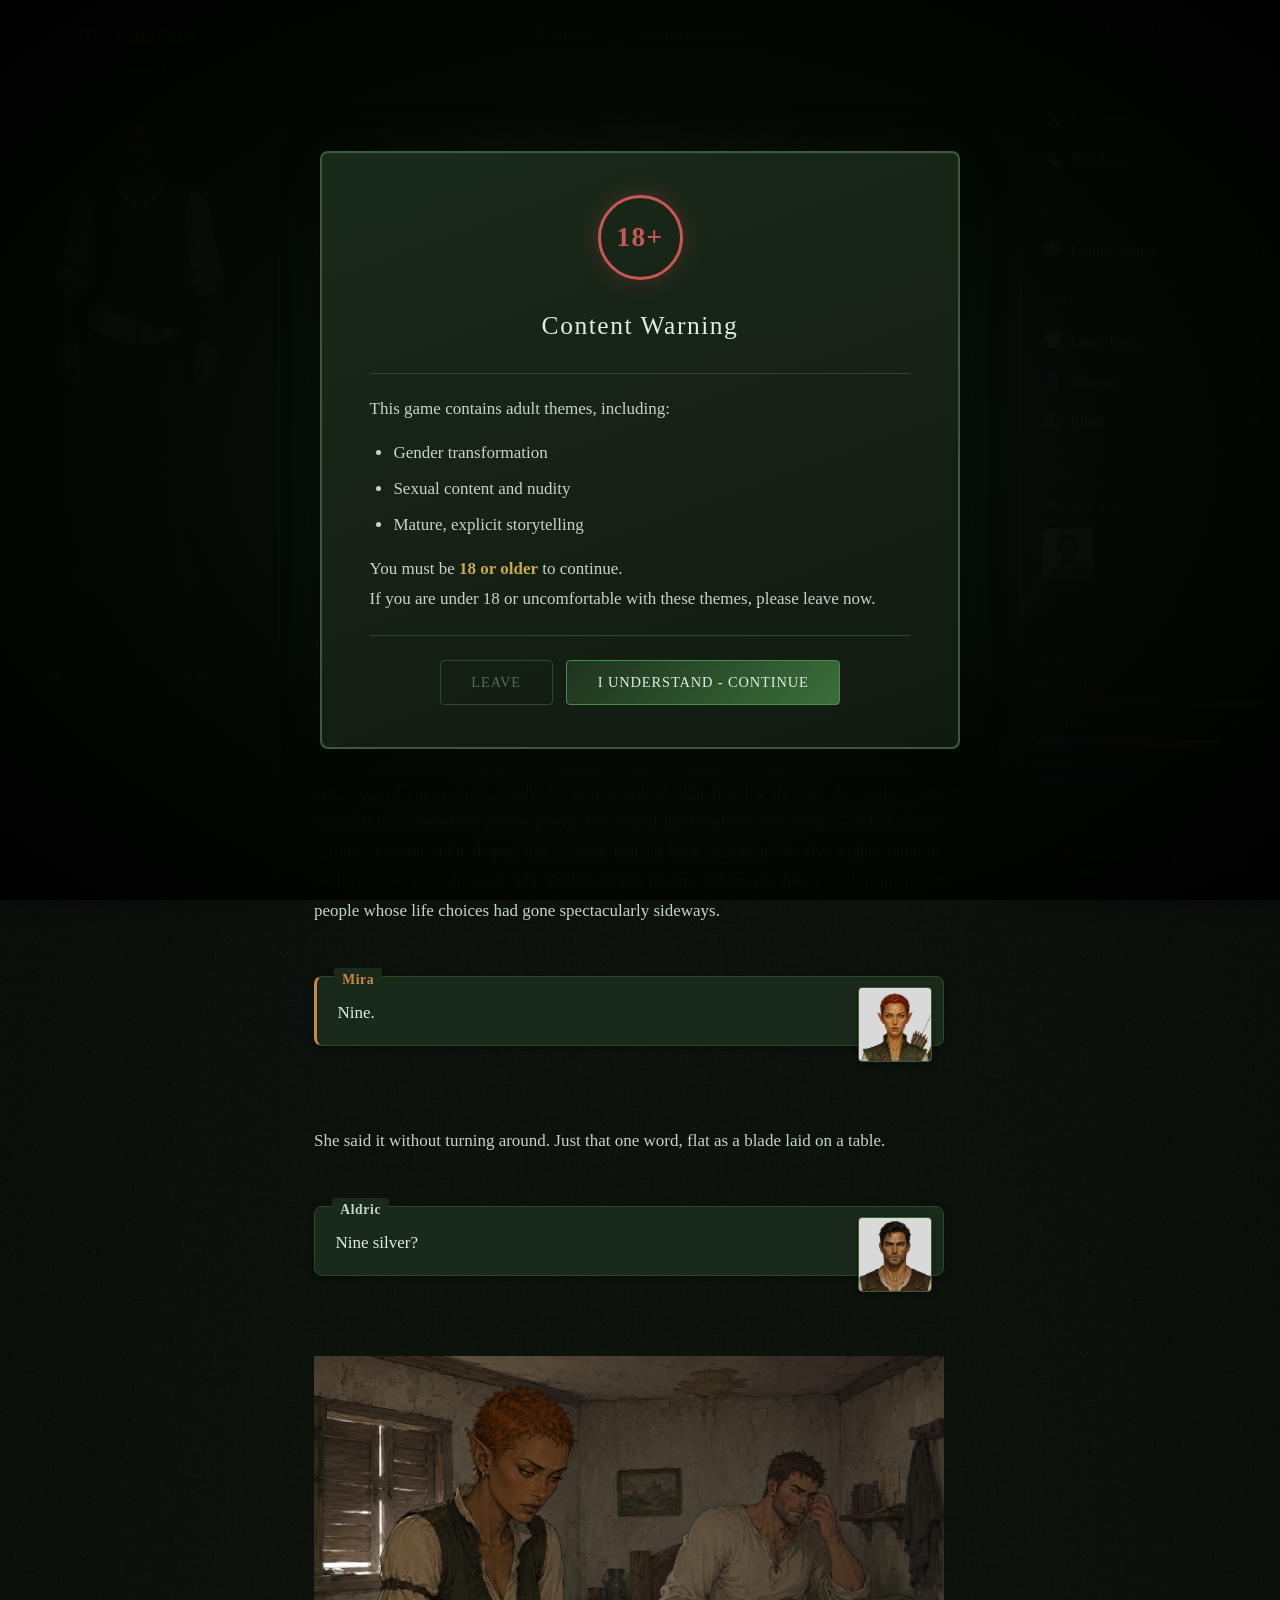
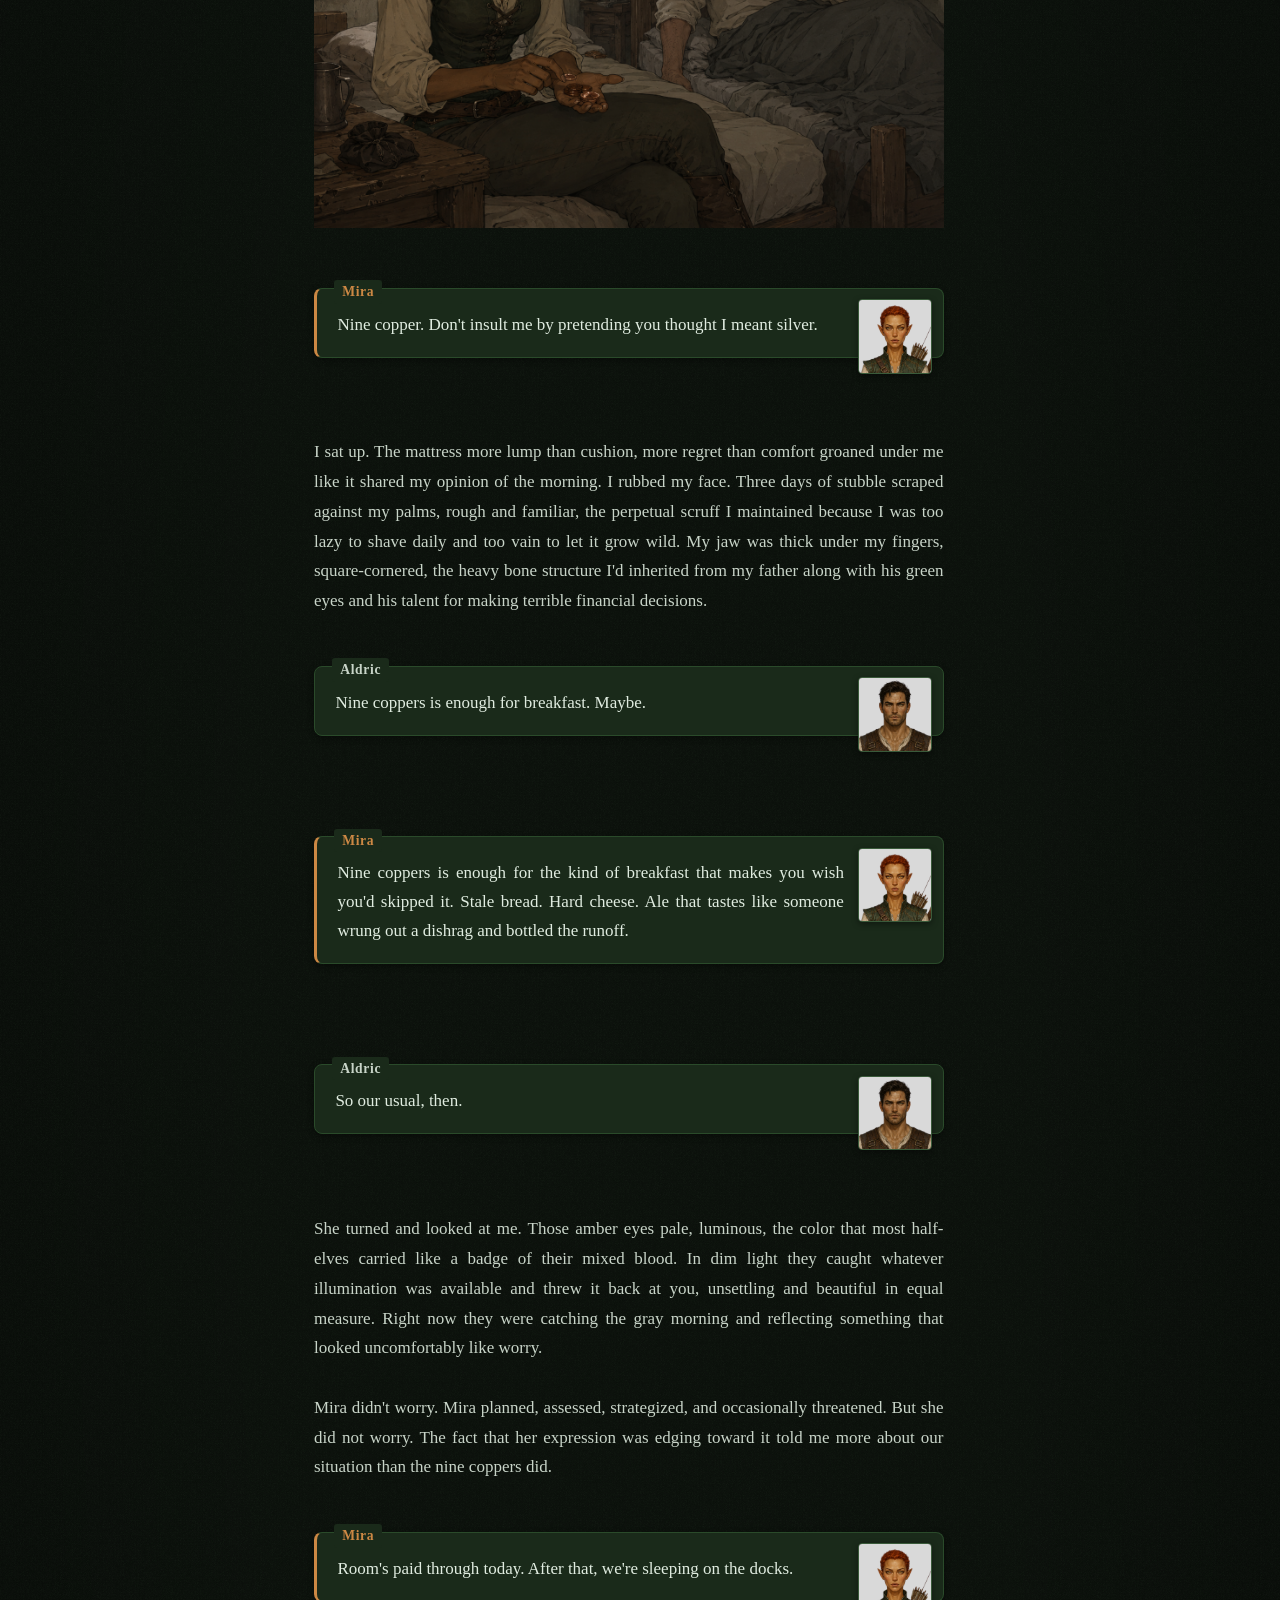
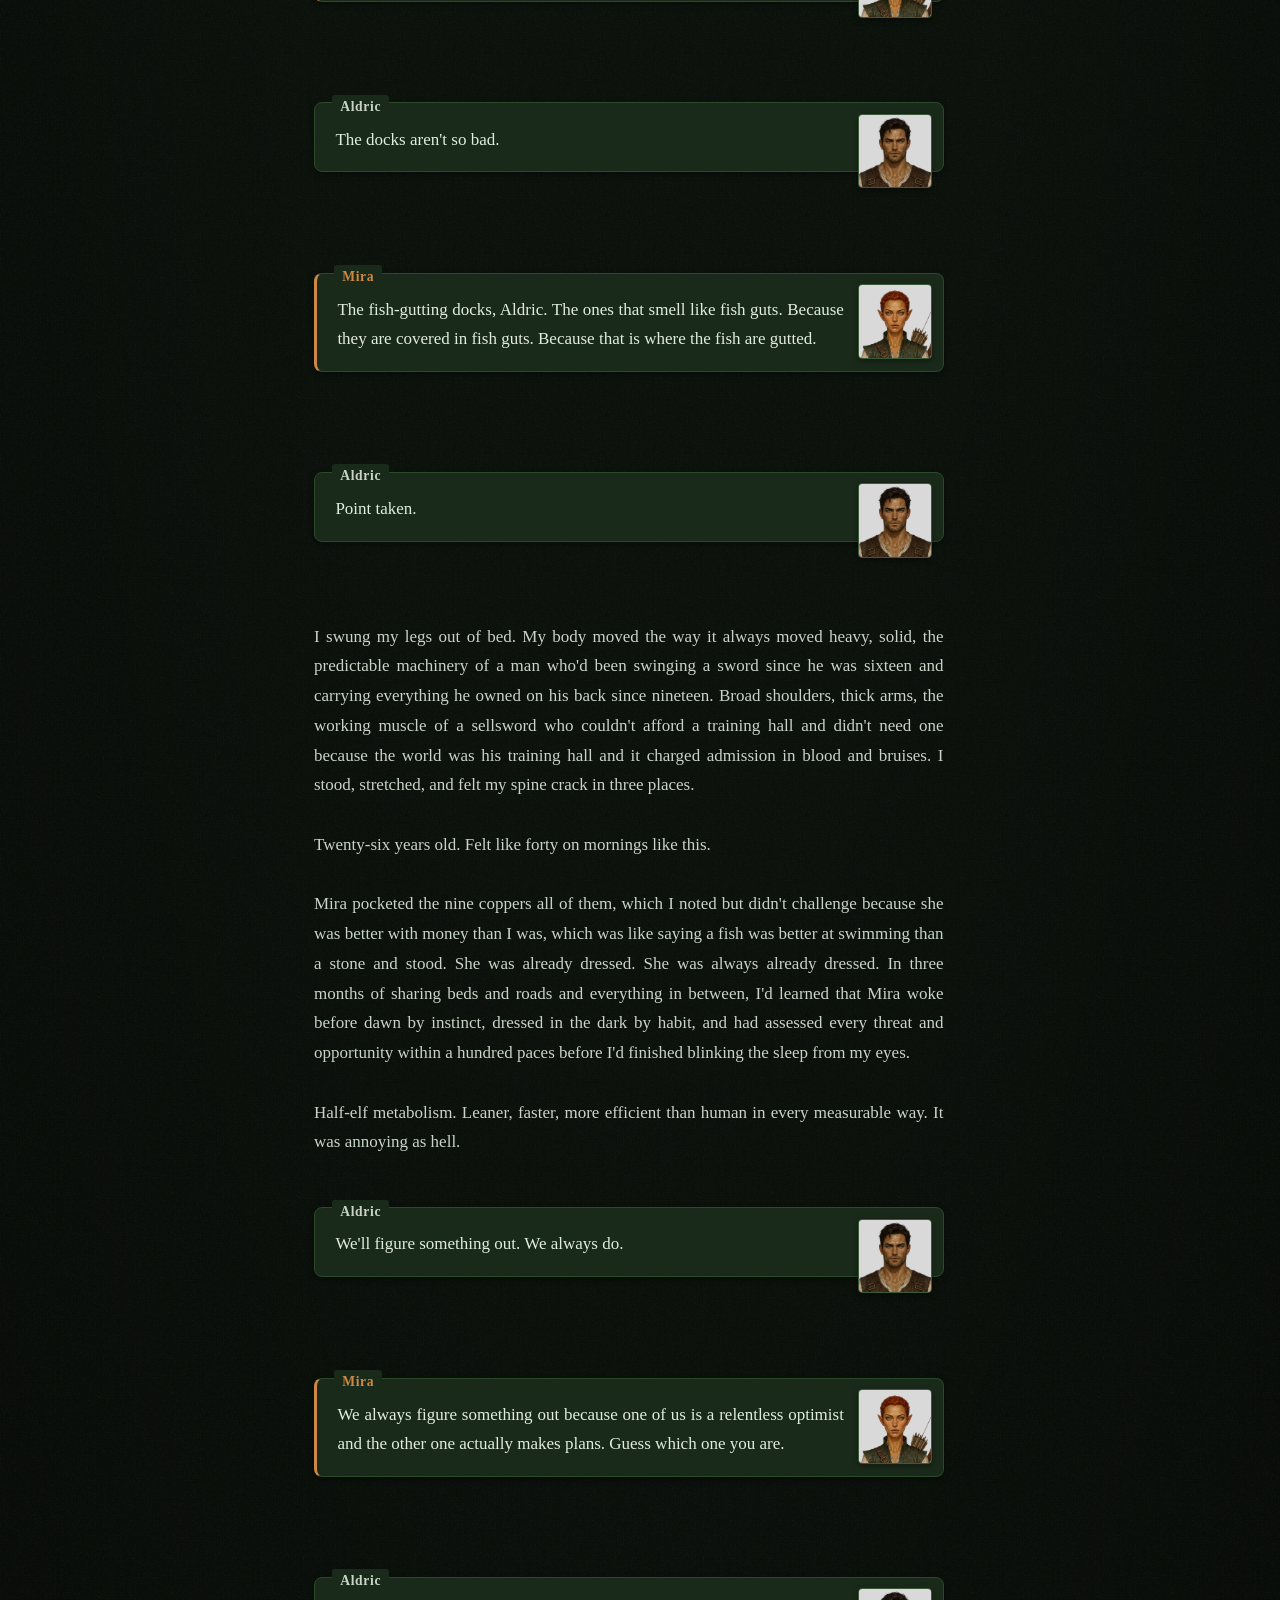
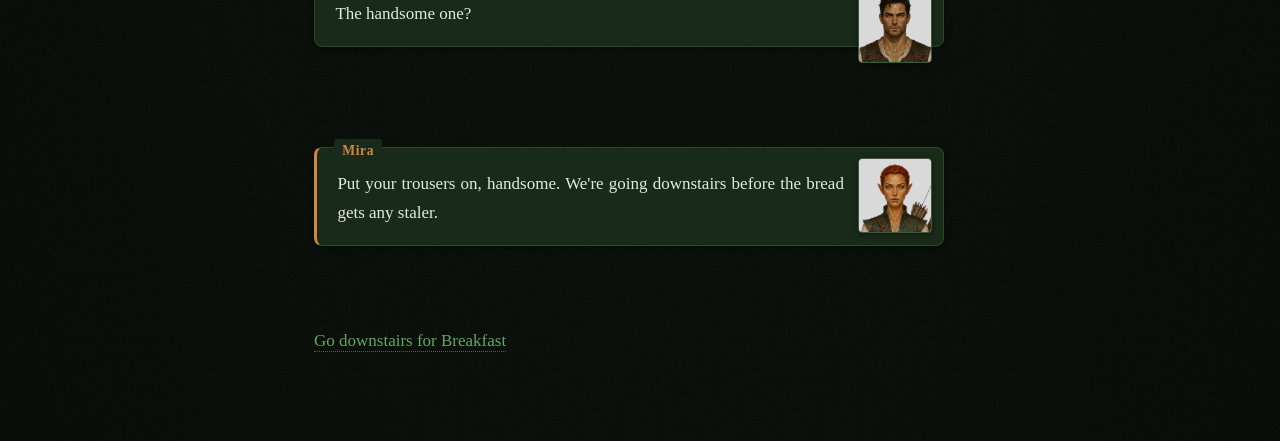
==== index.html @ 99c75ac0 "v0.0.3" ====
<!DOCTYPE html>
<html data-init="no-js">
<head>
<meta charset="UTF-8" />
<title>The Long Hunt</title>
<meta name="viewport" content="width=device-width,initial-scale=1" />
<meta name="application-name" content="SugarCube" />
<meta name="version" content="2.37.3" />
<!--

SugarCube (v2.37.3): A free (gratis and libre) story format.

Copyright © 2013–2021 Thomas Michael Edwards <thomasmedwards@gmail.com>.
All rights reserved.

Redistribution and use in source and binary forms, with or without
modification, are permitted provided that the following conditions are met:

1. Redistributions of source code must retain the above copyright notice, this
   list of conditions and the following disclaimer.
2. Redistributions in binary form must reproduce the above copyright notice,
   this list of conditions and the following disclaimer in the documentation
   and/or other materials provided with the distribution.

THIS SOFTWARE IS PROVIDED BY THE COPYRIGHT HOLDERS AND CONTRIBUTORS "AS IS" AND
ANY EXPRESS OR IMPLIED WARRANTIES, INCLUDING, BUT NOT LIMITED TO, THE IMPLIED
WARRANTIES OF MERCHANTABILITY AND FITNESS FOR A PARTICULAR PURPOSE ARE
DISCLAIMED. IN NO EVENT SHALL THE COPYRIGHT OWNER OR CONTRIBUTORS BE LIABLE FOR
ANY DIRECT, INDIRECT, INCIDENTAL, SPECIAL, EXEMPLARY, OR CONSEQUENTIAL DAMAGES
(INCLUDING, BUT NOT LIMITED TO, PROCUREMENT OF SUBSTITUTE GOODS OR SERVICES;
LOSS OF USE, DATA, OR PROFITS; OR BUSINESS INTERRUPTION) HOWEVER CAUSED AND
ON ANY THEORY OF LIABILITY, WHETHER IN CONTRACT, STRICT LIABILITY, OR TORT
(INCLUDING NEGLIGENCE OR OTHERWISE) ARISING IN ANY WAY OUT OF THE USE OF THIS
SOFTWARE, EVEN IF ADVISED OF THE POSSIBILITY OF SUCH DAMAGE.

-->
<script id="script-libraries" type="text/javascript">
if(document.head&&document.addEventListener&&document.querySelector&&Object.create&&Object.freeze&&JSON){document.documentElement.setAttribute("data-init", "loading");
/*! @source http://purl.eligrey.com/github/classList.js/blob/1.2.20171210/classList.js */
"document"in self&&("classList"in document.createElement("_")&&(!document.createElementNS||"classList"in document.createElementNS("http://www.w3.org/2000/svg","g"))||!function(t){"use strict";if("Element"in t){var e="classList",n="prototype",i=t.Element[n],s=Object,r=String[n].trim||function(){return this.replace(/^\s+|\s+$/g,"")},o=Array[n].indexOf||function(t){for(var e=0,n=this.length;n>e;e++)if(e in this&&this[e]===t)return e;return-1},c=function(t,e){this.name=t,this.code=DOMException[t],this.message=e},a=function(t,e){if(""===e)throw new c("SYNTAX_ERR","The token must not be empty.");if(/\s/.test(e))throw new c("INVALID_CHARACTER_ERR","The token must not contain space characters.");return o.call(t,e)},l=function(t){for(var e=r.call(t.getAttribute("class")||""),n=e?e.split(/\s+/):[],i=0,s=n.length;s>i;i++)this.push(n[i]);this._updateClassName=function(){t.setAttribute("class",this.toString())}},u=l[n]=[],h=function(){return new l(this)};if(c[n]=Error[n],u.item=function(t){return this[t]||null},u.contains=function(t){return~a(this,t+"")},u.add=function(){var t,e=arguments,n=0,i=e.length,s=!1;do t=e[n]+"",~a(this,t)||(this.push(t),s=!0);while(++n<i);s&&this._updateClassName()},u.remove=function(){var t,e,n=arguments,i=0,s=n.length,r=!1;do for(t=n[i]+"",e=a(this,t);~e;)this.splice(e,1),r=!0,e=a(this,t);while(++i<s);r&&this._updateClassName()},u.toggle=function(t,e){var n=this.contains(t),i=n?e!==!0&&"remove":e!==!1&&"add";return i&&this[i](t),e===!0||e===!1?e:!n},u.replace=function(t,e){var n=a(t+"");~n&&(this.splice(n,1,e),this._updateClassName())},u.toString=function(){return this.join(" ")},s.defineProperty){var f={get:h,enumerable:!0,configurable:!0};try{s.defineProperty(i,e,f)}catch(p){void 0!==p.number&&-2146823252!==p.number||(f.enumerable=!1,s.defineProperty(i,e,f))}}else s[n].__defineGetter__&&i.__defineGetter__(e,h)}}(self),function(){"use strict";var t=document.createElement("_");if(t.classList.add("c1","c2"),!t.classList.contains("c2")){var e=function(t){var e=DOMTokenList.prototype[t];DOMTokenList.prototype[t]=function(t){var n,i=arguments.length;for(n=0;i>n;n++)t=arguments[n],e.call(this,t)}};e("add"),e("remove")}if(t.classList.toggle("c3",!1),t.classList.contains("c3")){var n=DOMTokenList.prototype.toggle;DOMTokenList.prototype.toggle=function(t,e){return 1 in arguments&&!this.contains(t)==!e?e:n.call(this,t)}}"replace"in document.createElement("_").classList||(DOMTokenList.prototype.replace=function(t,e){var n=this.toString().split(" "),i=n.indexOf(t+"");~i&&(n=n.slice(i),this.remove.apply(this,n),this.add(e),this.add.apply(this,n.slice(1)))}),t=null}());
/*!
 * https://github.com/es-shims/es5-shim
 * @license es5-shim Copyright 2009-2020 by contributors, MIT License
 * see https://github.com/es-shims/es5-shim/blob/v4.5.14/LICENSE
 */
(function(t,r){"use strict";if(typeof define==="function"&&define.amd){define(r)}else if(typeof exports==="object"){module.exports=r()}else{t.returnExports=r()}})(this,function(){var t=Array;var r=t.prototype;var e=Object;var n=e.prototype;var i=Function;var a=i.prototype;var o=String;var f=o.prototype;var u=Number;var l=u.prototype;var s=r.slice;var c=r.splice;var v=r.push;var h=r.unshift;var p=r.concat;var y=r.join;var d=a.call;var g=a.apply;var w=Math.max;var b=Math.min;var T=n.toString;var m=typeof Symbol==="function"&&typeof Symbol.toStringTag==="symbol";var D;var S=Function.prototype.toString,x=/^\s*class /,O=function isES6ClassFn(t){try{var r=S.call(t);var e=r.replace(/\/\/.*\n/g,"");var n=e.replace(/\/\*[.\s\S]*\*\//g,"");var i=n.replace(/\n/gm," ").replace(/ {2}/g," ");return x.test(i)}catch(a){return false}},E=function tryFunctionObject(t){try{if(O(t)){return false}S.call(t);return true}catch(r){return false}},j="[object Function]",I="[object GeneratorFunction]",D=function isCallable(t){if(!t){return false}if(typeof t!=="function"&&typeof t!=="object"){return false}if(m){return E(t)}if(O(t)){return false}var r=T.call(t);return r===j||r===I};var M;var U=RegExp.prototype.exec,$=function tryRegexExec(t){try{U.call(t);return true}catch(r){return false}},F="[object RegExp]";M=function isRegex(t){if(typeof t!=="object"){return false}return m?$(t):T.call(t)===F};var N;var C=String.prototype.valueOf,k=function tryStringObject(t){try{C.call(t);return true}catch(r){return false}},A="[object String]";N=function isString(t){if(typeof t==="string"){return true}if(typeof t!=="object"){return false}return m?k(t):T.call(t)===A};var R=e.defineProperty&&function(){try{var t={};e.defineProperty(t,"x",{enumerable:false,value:t});for(var r in t){return false}return t.x===t}catch(n){return false}}();var P=function(t){var r;if(R){r=function(t,r,n,i){if(!i&&r in t){return}e.defineProperty(t,r,{configurable:true,enumerable:false,writable:true,value:n})}}else{r=function(t,r,e,n){if(!n&&r in t){return}t[r]=e}}return function defineProperties(e,n,i){for(var a in n){if(t.call(n,a)){r(e,a,n[a],i)}}}}(n.hasOwnProperty);var J=function isPrimitive(t){var r=typeof t;return t===null||r!=="object"&&r!=="function"};var Y=u.isNaN||function isActualNaN(t){return t!==t};var z={ToInteger:function ToInteger(t){var r=+t;if(Y(r)){r=0}else if(r!==0&&r!==1/0&&r!==-(1/0)){r=(r>0||-1)*Math.floor(Math.abs(r))}return r},ToPrimitive:function ToPrimitive(t){var r,e,n;if(J(t)){return t}e=t.valueOf;if(D(e)){r=e.call(t);if(J(r)){return r}}n=t.toString;if(D(n)){r=n.call(t);if(J(r)){return r}}throw new TypeError},ToObject:function(t){if(t==null){throw new TypeError("can't convert "+t+" to object")}return e(t)},ToUint32:function ToUint32(t){return t>>>0}};var Z=function Empty(){};P(a,{bind:function bind(t){var r=this;if(!D(r)){throw new TypeError("Function.prototype.bind called on incompatible "+r)}var n=s.call(arguments,1);var a;var o=function(){if(this instanceof a){var i=g.call(r,this,p.call(n,s.call(arguments)));if(e(i)===i){return i}return this}else{return g.call(r,t,p.call(n,s.call(arguments)))}};var f=w(0,r.length-n.length);var u=[];for(var l=0;l<f;l++){v.call(u,"$"+l)}a=i("binder","return function ("+y.call(u,",")+"){ return binder.apply(this, arguments); }")(o);if(r.prototype){Z.prototype=r.prototype;a.prototype=new Z;Z.prototype=null}return a}});var G=d.bind(n.hasOwnProperty);var H=d.bind(n.toString);var W=d.bind(s);var B=g.bind(s);if(typeof document==="object"&&document&&document.documentElement){try{W(document.documentElement.childNodes)}catch(X){var L=W;var q=B;W=function arraySliceIE(t){var r=[];var e=t.length;while(e-- >0){r[e]=t[e]}return q(r,L(arguments,1))};B=function arraySliceApplyIE(t,r){return q(W(t),r)}}}var K=d.bind(f.slice);var Q=d.bind(f.split);var V=d.bind(f.indexOf);var _=d.bind(v);var tt=d.bind(n.propertyIsEnumerable);var rt=d.bind(r.sort);var et=t.isArray||function isArray(t){return H(t)==="[object Array]"};var nt=[].unshift(0)!==1;P(r,{unshift:function(){h.apply(this,arguments);return this.length}},nt);P(t,{isArray:et});var it=e("a");var at=it[0]!=="a"||!(0 in it);var ot=function properlyBoxed(t){var r=true;var e=true;var n=false;if(t){try{t.call("foo",function(t,e,n){if(typeof n!=="object"){r=false}});t.call([1],function(){"use strict";e=typeof this==="string"},"x")}catch(i){n=true}}return!!t&&!n&&r&&e};P(r,{forEach:function forEach(t){var r=z.ToObject(this);var e=at&&N(this)?Q(this,""):r;var n=-1;var i=z.ToUint32(e.length);var a;if(arguments.length>1){a=arguments[1]}if(!D(t)){throw new TypeError("Array.prototype.forEach callback must be a function")}while(++n<i){if(n in e){if(typeof a==="undefined"){t(e[n],n,r)}else{t.call(a,e[n],n,r)}}}}},!ot(r.forEach));P(r,{map:function map(r){var e=z.ToObject(this);var n=at&&N(this)?Q(this,""):e;var i=z.ToUint32(n.length);var a=t(i);var o;if(arguments.length>1){o=arguments[1]}if(!D(r)){throw new TypeError("Array.prototype.map callback must be a function")}for(var f=0;f<i;f++){if(f in n){if(typeof o==="undefined"){a[f]=r(n[f],f,e)}else{a[f]=r.call(o,n[f],f,e)}}}return a}},!ot(r.map));P(r,{filter:function filter(t){var r=z.ToObject(this);var e=at&&N(this)?Q(this,""):r;var n=z.ToUint32(e.length);var i=[];var a;var o;if(arguments.length>1){o=arguments[1]}if(!D(t)){throw new TypeError("Array.prototype.filter callback must be a function")}for(var f=0;f<n;f++){if(f in e){a=e[f];if(typeof o==="undefined"?t(a,f,r):t.call(o,a,f,r)){_(i,a)}}}return i}},!ot(r.filter));P(r,{every:function every(t){var r=z.ToObject(this);var e=at&&N(this)?Q(this,""):r;var n=z.ToUint32(e.length);var i;if(arguments.length>1){i=arguments[1]}if(!D(t)){throw new TypeError("Array.prototype.every callback must be a function")}for(var a=0;a<n;a++){if(a in e&&!(typeof i==="undefined"?t(e[a],a,r):t.call(i,e[a],a,r))){return false}}return true}},!ot(r.every));P(r,{some:function some(t){var r=z.ToObject(this);var e=at&&N(this)?Q(this,""):r;var n=z.ToUint32(e.length);var i;if(arguments.length>1){i=arguments[1]}if(!D(t)){throw new TypeError("Array.prototype.some callback must be a function")}for(var a=0;a<n;a++){if(a in e&&(typeof i==="undefined"?t(e[a],a,r):t.call(i,e[a],a,r))){return true}}return false}},!ot(r.some));var ft=false;if(r.reduce){ft=typeof r.reduce.call("es5",function(t,r,e,n){return n})==="object"}P(r,{reduce:function reduce(t){var r=z.ToObject(this);var e=at&&N(this)?Q(this,""):r;var n=z.ToUint32(e.length);if(!D(t)){throw new TypeError("Array.prototype.reduce callback must be a function")}if(n===0&&arguments.length===1){throw new TypeError("reduce of empty array with no initial value")}var i=0;var a;if(arguments.length>=2){a=arguments[1]}else{do{if(i in e){a=e[i++];break}if(++i>=n){throw new TypeError("reduce of empty array with no initial value")}}while(true)}for(;i<n;i++){if(i in e){a=t(a,e[i],i,r)}}return a}},!ft);var ut=false;if(r.reduceRight){ut=typeof r.reduceRight.call("es5",function(t,r,e,n){return n})==="object"}P(r,{reduceRight:function reduceRight(t){var r=z.ToObject(this);var e=at&&N(this)?Q(this,""):r;var n=z.ToUint32(e.length);if(!D(t)){throw new TypeError("Array.prototype.reduceRight callback must be a function")}if(n===0&&arguments.length===1){throw new TypeError("reduceRight of empty array with no initial value")}var i;var a=n-1;if(arguments.length>=2){i=arguments[1]}else{do{if(a in e){i=e[a--];break}if(--a<0){throw new TypeError("reduceRight of empty array with no initial value")}}while(true)}if(a<0){return i}do{if(a in e){i=t(i,e[a],a,r)}}while(a--);return i}},!ut);var lt=r.indexOf&&[0,1].indexOf(1,2)!==-1;P(r,{indexOf:function indexOf(t){var r=at&&N(this)?Q(this,""):z.ToObject(this);var e=z.ToUint32(r.length);if(e===0){return-1}var n=0;if(arguments.length>1){n=z.ToInteger(arguments[1])}n=n>=0?n:w(0,e+n);for(;n<e;n++){if(n in r&&r[n]===t){return n}}return-1}},lt);var st=r.lastIndexOf&&[0,1].lastIndexOf(0,-3)!==-1;P(r,{lastIndexOf:function lastIndexOf(t){var r=at&&N(this)?Q(this,""):z.ToObject(this);var e=z.ToUint32(r.length);if(e===0){return-1}var n=e-1;if(arguments.length>1){n=b(n,z.ToInteger(arguments[1]))}n=n>=0?n:e-Math.abs(n);for(;n>=0;n--){if(n in r&&t===r[n]){return n}}return-1}},st);var ct=function(){var t=[1,2];var r=t.splice();return t.length===2&&et(r)&&r.length===0}();P(r,{splice:function splice(t,r){if(arguments.length===0){return[]}else{return c.apply(this,arguments)}}},!ct);var vt=function(){var t={};r.splice.call(t,0,0,1);return t.length===1}();P(r,{splice:function splice(t,r){if(arguments.length===0){return[]}var e=arguments;this.length=w(z.ToInteger(this.length),0);if(arguments.length>0&&typeof r!=="number"){e=W(arguments);if(e.length<2){_(e,this.length-t)}else{e[1]=z.ToInteger(r)}}return c.apply(this,e)}},!vt);var ht=function(){var r=new t(1e5);r[8]="x";r.splice(1,1);return r.indexOf("x")===7}();var pt=function(){var t=256;var r=[];r[t]="a";r.splice(t+1,0,"b");return r[t]==="a"}();P(r,{splice:function splice(t,r){var e=z.ToObject(this);var n=[];var i=z.ToUint32(e.length);var a=z.ToInteger(t);var f=a<0?w(i+a,0):b(a,i);var u=arguments.length===0?0:arguments.length===1?i-f:b(w(z.ToInteger(r),0),i-f);var l=0;var s;while(l<u){s=o(f+l);if(G(e,s)){n[l]=e[s]}l+=1}var c=W(arguments,2);var v=c.length;var h;if(v<u){l=f;var p=i-u;while(l<p){s=o(l+u);h=o(l+v);if(G(e,s)){e[h]=e[s]}else{delete e[h]}l+=1}l=i;var y=i-u+v;while(l>y){delete e[l-1];l-=1}}else if(v>u){l=i-u;while(l>f){s=o(l+u-1);h=o(l+v-1);if(G(e,s)){e[h]=e[s]}else{delete e[h]}l-=1}}l=f;for(var d=0;d<c.length;++d){e[l]=c[d];l+=1}e.length=i-u+v;return n}},!ht||!pt);var yt=r.join;var dt;try{dt=Array.prototype.join.call("123",",")!=="1,2,3"}catch(X){dt=true}if(dt){P(r,{join:function join(t){var r=typeof t==="undefined"?",":t;return yt.call(N(this)?Q(this,""):this,r)}},dt)}var gt=[1,2].join(undefined)!=="1,2";if(gt){P(r,{join:function join(t){var r=typeof t==="undefined"?",":t;return yt.call(this,r)}},gt)}var wt=function push(t){var r=z.ToObject(this);var e=z.ToUint32(r.length);var n=0;while(n<arguments.length){r[e+n]=arguments[n];n+=1}r.length=e+n;return e+n};var bt=function(){var t={};var r=Array.prototype.push.call(t,undefined);return r!==1||t.length!==1||typeof t[0]!=="undefined"||!G(t,0)}();P(r,{push:function push(t){if(et(this)){return v.apply(this,arguments)}return wt.apply(this,arguments)}},bt);var Tt=function(){var t=[];var r=t.push(undefined);return r!==1||t.length!==1||typeof t[0]!=="undefined"||!G(t,0)}();P(r,{push:wt},Tt);P(r,{slice:function(t,r){var e=N(this)?Q(this,""):this;return B(e,arguments)}},at);var mt=function(){try{[1,2].sort(null)}catch(t){try{[1,2].sort({})}catch(r){return false}}return true}();var Dt=function(){try{[1,2].sort(/a/);return false}catch(t){}return true}();var St=function(){try{[1,2].sort(undefined);return true}catch(t){}return false}();P(r,{sort:function sort(t){if(typeof t==="undefined"){return rt(this)}if(!D(t)){throw new TypeError("Array.prototype.sort callback must be a function")}return rt(this,t)}},mt||!St||!Dt);var xt=!tt({toString:null},"toString");var Ot=tt(function(){},"prototype");var Et=!G("x","0");var jt=function(t){var r=t.constructor;return r&&r.prototype===t};var It={$applicationCache:true,$console:true,$external:true,$frame:true,$frameElement:true,$frames:true,$innerHeight:true,$innerWidth:true,$onmozfullscreenchange:true,$onmozfullscreenerror:true,$outerHeight:true,$outerWidth:true,$pageXOffset:true,$pageYOffset:true,$parent:true,$scrollLeft:true,$scrollTop:true,$scrollX:true,$scrollY:true,$self:true,$webkitIndexedDB:true,$webkitStorageInfo:true,$window:true,$width:true,$height:true,$top:true,$localStorage:true};var Mt=function(){if(typeof window==="undefined"){return false}for(var t in window){try{if(!It["$"+t]&&G(window,t)&&window[t]!==null&&typeof window[t]==="object"){jt(window[t])}}catch(r){return true}}return false}();var Ut=function(t){if(typeof window==="undefined"||!Mt){return jt(t)}try{return jt(t)}catch(r){return false}};var $t=["toString","toLocaleString","valueOf","hasOwnProperty","isPrototypeOf","propertyIsEnumerable","constructor"];var Ft=$t.length;var Nt=function isArguments(t){return H(t)==="[object Arguments]"};var Ct=function isArguments(t){return t!==null&&typeof t==="object"&&typeof t.length==="number"&&t.length>=0&&!et(t)&&D(t.callee)};var kt=Nt(arguments)?Nt:Ct;P(e,{keys:function keys(t){var r=D(t);var e=kt(t);var n=t!==null&&typeof t==="object";var i=n&&N(t);if(!n&&!r&&!e){throw new TypeError("Object.keys called on a non-object")}var a=[];var f=Ot&&r;if(i&&Et||e){for(var u=0;u<t.length;++u){_(a,o(u))}}if(!e){for(var l in t){if(!(f&&l==="prototype")&&G(t,l)){_(a,o(l))}}}if(xt){var s=Ut(t);for(var c=0;c<Ft;c++){var v=$t[c];if(!(s&&v==="constructor")&&G(t,v)){_(a,v)}}}return a}});var At=e.keys&&function(){return e.keys(arguments).length===2}(1,2);var Rt=e.keys&&function(){var t=e.keys(arguments);return arguments.length!==1||t.length!==1||t[0]!==1}(1);var Pt=e.keys;P(e,{keys:function keys(t){if(kt(t)){return Pt(W(t))}else{return Pt(t)}}},!At||Rt);var Jt=new Date(-0xc782b5b342b24).getUTCMonth()!==0;var Yt=new Date(-0x55d318d56a724);var zt=new Date(14496624e5);var Zt=Yt.toUTCString()!=="Mon, 01 Jan -45875 11:59:59 GMT";var Gt;var Ht;var Wt=Yt.getTimezoneOffset();if(Wt<-720){Gt=Yt.toDateString()!=="Tue Jan 02 -45875";Ht=!/^Thu Dec 10 2015 \d\d:\d\d:\d\d GMT[-+]\d\d\d\d(?: |$)/.test(String(zt))}else{Gt=Yt.toDateString()!=="Mon Jan 01 -45875";Ht=!/^Wed Dec 09 2015 \d\d:\d\d:\d\d GMT[-+]\d\d\d\d(?: |$)/.test(String(zt))}var Bt=d.bind(Date.prototype.getFullYear);var Xt=d.bind(Date.prototype.getMonth);var Lt=d.bind(Date.prototype.getDate);var qt=d.bind(Date.prototype.getUTCFullYear);var Kt=d.bind(Date.prototype.getUTCMonth);var Qt=d.bind(Date.prototype.getUTCDate);var Vt=d.bind(Date.prototype.getUTCDay);var _t=d.bind(Date.prototype.getUTCHours);var tr=d.bind(Date.prototype.getUTCMinutes);var rr=d.bind(Date.prototype.getUTCSeconds);var er=d.bind(Date.prototype.getUTCMilliseconds);var nr=["Sun","Mon","Tue","Wed","Thu","Fri","Sat"];var ir=["Jan","Feb","Mar","Apr","May","Jun","Jul","Aug","Sep","Oct","Nov","Dec"];var ar=function daysInMonth(t,r){return Lt(new Date(r,t,0))};P(Date.prototype,{getFullYear:function getFullYear(){if(!this||!(this instanceof Date)){throw new TypeError("this is not a Date object.")}var t=Bt(this);if(t<0&&Xt(this)>11){return t+1}return t},getMonth:function getMonth(){if(!this||!(this instanceof Date)){throw new TypeError("this is not a Date object.")}var t=Bt(this);var r=Xt(this);if(t<0&&r>11){return 0}return r},getDate:function getDate(){if(!this||!(this instanceof Date)){throw new TypeError("this is not a Date object.")}var t=Bt(this);var r=Xt(this);var e=Lt(this);if(t<0&&r>11){if(r===12){return e}var n=ar(0,t+1);return n-e+1}return e},getUTCFullYear:function getUTCFullYear(){if(!this||!(this instanceof Date)){throw new TypeError("this is not a Date object.")}var t=qt(this);if(t<0&&Kt(this)>11){return t+1}return t},getUTCMonth:function getUTCMonth(){if(!this||!(this instanceof Date)){throw new TypeError("this is not a Date object.")}var t=qt(this);var r=Kt(this);if(t<0&&r>11){return 0}return r},getUTCDate:function getUTCDate(){if(!this||!(this instanceof Date)){throw new TypeError("this is not a Date object.")}var t=qt(this);var r=Kt(this);var e=Qt(this);if(t<0&&r>11){if(r===12){return e}var n=ar(0,t+1);return n-e+1}return e}},Jt);P(Date.prototype,{toUTCString:function toUTCString(){if(!this||!(this instanceof Date)){throw new TypeError("this is not a Date object.")}var t=Vt(this);var r=Qt(this);var e=Kt(this);var n=qt(this);var i=_t(this);var a=tr(this);var o=rr(this);return nr[t]+", "+(r<10?"0"+r:r)+" "+ir[e]+" "+n+" "+(i<10?"0"+i:i)+":"+(a<10?"0"+a:a)+":"+(o<10?"0"+o:o)+" GMT"}},Jt||Zt);P(Date.prototype,{toDateString:function toDateString(){if(!this||!(this instanceof Date)){throw new TypeError("this is not a Date object.")}var t=this.getDay();var r=this.getDate();var e=this.getMonth();var n=this.getFullYear();return nr[t]+" "+ir[e]+" "+(r<10?"0"+r:r)+" "+n}},Jt||Gt);if(Jt||Ht){Date.prototype.toString=function toString(){if(!this||!(this instanceof Date)){throw new TypeError("this is not a Date object.")}var t=this.getDay();var r=this.getDate();var e=this.getMonth();var n=this.getFullYear();var i=this.getHours();var a=this.getMinutes();var o=this.getSeconds();var f=this.getTimezoneOffset();var u=Math.floor(Math.abs(f)/60);var l=Math.floor(Math.abs(f)%60);return nr[t]+" "+ir[e]+" "+(r<10?"0"+r:r)+" "+n+" "+(i<10?"0"+i:i)+":"+(a<10?"0"+a:a)+":"+(o<10?"0"+o:o)+" GMT"+(f>0?"-":"+")+(u<10?"0"+u:u)+(l<10?"0"+l:l)};if(R){e.defineProperty(Date.prototype,"toString",{configurable:true,enumerable:false,writable:true})}}var or=-621987552e5;var fr="-000001";var ur=Date.prototype.toISOString&&new Date(or).toISOString().indexOf(fr)===-1;var lr=Date.prototype.toISOString&&new Date(-1).toISOString()!=="1969-12-31T23:59:59.999Z";var sr=d.bind(Date.prototype.getTime);P(Date.prototype,{toISOString:function toISOString(){if(!isFinite(this)||!isFinite(sr(this))){throw new RangeError("Date.prototype.toISOString called on non-finite value.")}var t=qt(this);var r=Kt(this);t+=Math.floor(r/12);r=(r%12+12)%12;var e=[r+1,Qt(this),_t(this),tr(this),rr(this)];t=(t<0?"-":t>9999?"+":"")+K("00000"+Math.abs(t),0<=t&&t<=9999?-4:-6);for(var n=0;n<e.length;++n){e[n]=K("00"+e[n],-2)}return t+"-"+W(e,0,2).join("-")+"T"+W(e,2).join(":")+"."+K("000"+er(this),-3)+"Z"}},ur||lr);var cr=function(){try{return Date.prototype.toJSON&&new Date(NaN).toJSON()===null&&new Date(or).toJSON().indexOf(fr)!==-1&&Date.prototype.toJSON.call({toISOString:function(){return true}})}catch(t){return false}}();if(!cr){Date.prototype.toJSON=function toJSON(t){var r=e(this);var n=z.ToPrimitive(r);if(typeof n==="number"&&!isFinite(n)){return null}var i=r.toISOString;if(!D(i)){throw new TypeError("toISOString property is not callable")}return i.call(r)}}var vr=Date.parse("+033658-09-27T01:46:40.000Z")===1e15;var hr=!isNaN(Date.parse("2012-04-04T24:00:00.500Z"))||!isNaN(Date.parse("2012-11-31T23:59:59.000Z"))||!isNaN(Date.parse("2012-12-31T23:59:60.000Z"));var pr=isNaN(Date.parse("2000-01-01T00:00:00.000Z"));if(pr||hr||!vr){var yr=Math.pow(2,31)-1;var dr=Y(new Date(1970,0,1,0,0,0,yr+1).getTime());Date=function(t){var r=function Date(e,n,i,a,f,u,l){var s=arguments.length;var c;if(this instanceof t){var v=u;var h=l;if(dr&&s>=7&&l>yr){var p=Math.floor(l/yr)*yr;var y=Math.floor(p/1e3);v+=y;h-=y*1e3}c=s===1&&o(e)===e?new t(r.parse(e)):s>=7?new t(e,n,i,a,f,v,h):s>=6?new t(e,n,i,a,f,v):s>=5?new t(e,n,i,a,f):s>=4?new t(e,n,i,a):s>=3?new t(e,n,i):s>=2?new t(e,n):s>=1?new t(e instanceof t?+e:e):new t}else{c=t.apply(this,arguments)}if(!J(c)){P(c,{constructor:r},true)}return c};var e=new RegExp("^"+"(\\d{4}|[+-]\\d{6})"+"(?:-(\\d{2})"+"(?:-(\\d{2})"+"(?:"+"T(\\d{2})"+":(\\d{2})"+"(?:"+":(\\d{2})"+"(?:(\\.\\d{1,}))?"+")?"+"("+"Z|"+"(?:"+"([-+])"+"(\\d{2})"+":(\\d{2})"+")"+")?)?)?)?"+"$");var n=[0,31,59,90,120,151,181,212,243,273,304,334,365];var i=function dayFromMonth(t,r){var e=r>1?1:0;return n[r]+Math.floor((t-1969+e)/4)-Math.floor((t-1901+e)/100)+Math.floor((t-1601+e)/400)+365*(t-1970)};var a=function toUTC(r){var e=0;var n=r;if(dr&&n>yr){var i=Math.floor(n/yr)*yr;var a=Math.floor(i/1e3);e+=a;n-=a*1e3}return u(new t(1970,0,1,0,0,e,n))};for(var f in t){if(G(t,f)){r[f]=t[f]}}P(r,{now:t.now,UTC:t.UTC},true);r.prototype=t.prototype;P(r.prototype,{constructor:r},true);var l=function parse(r){var n=e.exec(r);if(n){var o=u(n[1]),f=u(n[2]||1)-1,l=u(n[3]||1)-1,s=u(n[4]||0),c=u(n[5]||0),v=u(n[6]||0),h=Math.floor(u(n[7]||0)*1e3),p=Boolean(n[4]&&!n[8]),y=n[9]==="-"?1:-1,d=u(n[10]||0),g=u(n[11]||0),w;var b=c>0||v>0||h>0;if(s<(b?24:25)&&c<60&&v<60&&h<1e3&&f>-1&&f<12&&d<24&&g<60&&l>-1&&l<i(o,f+1)-i(o,f)){w=((i(o,f)+l)*24+s+d*y)*60;w=((w+c+g*y)*60+v)*1e3+h;if(p){w=a(w)}if(-864e13<=w&&w<=864e13){return w}}return NaN}return t.parse.apply(this,arguments)};P(r,{parse:l});return r}(Date)}if(!Date.now){Date.now=function now(){return(new Date).getTime()}}var gr=l.toFixed&&(8e-5.toFixed(3)!=="0.000"||.9.toFixed(0)!=="1"||1.255.toFixed(2)!=="1.25"||(1000000000000000128).toFixed(0)!=="1000000000000000128");var wr={base:1e7,size:6,data:[0,0,0,0,0,0],multiply:function multiply(t,r){var e=-1;var n=r;while(++e<wr.size){n+=t*wr.data[e];wr.data[e]=n%wr.base;n=Math.floor(n/wr.base)}},divide:function divide(t){var r=wr.size;var e=0;while(--r>=0){e+=wr.data[r];wr.data[r]=Math.floor(e/t);e=e%t*wr.base}},numToString:function numToString(){var t=wr.size;var r="";while(--t>=0){if(r!==""||t===0||wr.data[t]!==0){var e=o(wr.data[t]);if(r===""){r=e}else{r+=K("0000000",0,7-e.length)+e}}}return r},pow:function pow(t,r,e){return r===0?e:r%2===1?pow(t,r-1,e*t):pow(t*t,r/2,e)},log:function log(t){var r=0;var e=t;while(e>=4096){r+=12;e/=4096}while(e>=2){r+=1;e/=2}return r}};var br=function toFixed(t){var r,e,n,i,a,f,l,s;r=u(t);r=Y(r)?0:Math.floor(r);if(r<0||r>20){throw new RangeError("Number.toFixed called with invalid number of decimals")}e=u(this);if(Y(e)){return"NaN"}if(e<=-1e21||e>=1e21){return o(e)}n="";if(e<0){n="-";e=-e}i="0";if(e>1e-21){a=wr.log(e*wr.pow(2,69,1))-69;f=a<0?e*wr.pow(2,-a,1):e/wr.pow(2,a,1);f*=4503599627370496;a=52-a;if(a>0){wr.multiply(0,f);l=r;while(l>=7){wr.multiply(1e7,0);l-=7}wr.multiply(wr.pow(10,l,1),0);l=a-1;while(l>=23){wr.divide(1<<23);l-=23}wr.divide(1<<l);wr.multiply(1,1);wr.divide(2);i=wr.numToString()}else{wr.multiply(0,f);wr.multiply(1<<-a,0);i=wr.numToString()+K("0.00000000000000000000",2,2+r)}}if(r>0){s=i.length;if(s<=r){i=n+K("0.0000000000000000000",0,r-s+2)+i}else{i=n+K(i,0,s-r)+"."+K(i,s-r)}}else{i=n+i}return i};P(l,{toFixed:br},gr);var Tr=function(){try{return 1..toPrecision(undefined)==="1"}catch(t){return true}}();var mr=l.toPrecision;P(l,{toPrecision:function toPrecision(t){return typeof t==="undefined"?mr.call(this):mr.call(this,t)}},Tr);if("ab".split(/(?:ab)*/).length!==2||".".split(/(.?)(.?)/).length!==4||"tesst".split(/(s)*/)[1]==="t"||"test".split(/(?:)/,-1).length!==4||"".split(/.?/).length||".".split(/()()/).length>1){(function(){var t=typeof/()??/.exec("")[1]==="undefined";var r=Math.pow(2,32)-1;f.split=function(e,n){var i=String(this);if(typeof e==="undefined"&&n===0){return[]}if(!M(e)){return Q(this,e,n)}var a=[];var o=(e.ignoreCase?"i":"")+(e.multiline?"m":"")+(e.unicode?"u":"")+(e.sticky?"y":""),f=0,u,l,s,c;var h=new RegExp(e.source,o+"g");if(!t){u=new RegExp("^"+h.source+"$(?!\\s)",o)}var p=typeof n==="undefined"?r:z.ToUint32(n);l=h.exec(i);while(l){s=l.index+l[0].length;if(s>f){_(a,K(i,f,l.index));if(!t&&l.length>1){l[0].replace(u,function(){for(var t=1;t<arguments.length-2;t++){if(typeof arguments[t]==="undefined"){l[t]=void 0}}})}if(l.length>1&&l.index<i.length){v.apply(a,W(l,1))}c=l[0].length;f=s;if(a.length>=p){break}}if(h.lastIndex===l.index){h.lastIndex++}l=h.exec(i)}if(f===i.length){if(c||!h.test("")){_(a,"")}}else{_(a,K(i,f))}return a.length>p?W(a,0,p):a}})()}else if("0".split(void 0,0).length){f.split=function split(t,r){if(typeof t==="undefined"&&r===0){return[]}return Q(this,t,r)}}var Dr=f.replace;var Sr=function(){var t=[];"x".replace(/x(.)?/g,function(r,e){_(t,e)});return t.length===1&&typeof t[0]==="undefined"}();if(!Sr){f.replace=function replace(t,r){var e=D(r);var n=M(t)&&/\)[*?]/.test(t.source);if(!e||!n){return Dr.call(this,t,r)}else{var i=function(e){var n=arguments.length;var i=t.lastIndex;t.lastIndex=0;var a=t.exec(e)||[];t.lastIndex=i;_(a,arguments[n-2],arguments[n-1]);return r.apply(this,a)};return Dr.call(this,t,i)}}}var xr=f.substr;var Or="".substr&&"0b".substr(-1)!=="b";P(f,{substr:function substr(t,r){var e=t;if(t<0){e=w(this.length+t,0)}return xr.call(this,e,r)}},Or);var Er="\t\n\x0B\f\r \xa0\u1680\u2000\u2001\u2002\u2003"+"\u2004\u2005\u2006\u2007\u2008\u2009\u200a\u202f\u205f\u3000\u2028"+"\u2029\ufeff";var jr="\u200b";var Ir="["+Er+"]";var Mr=new RegExp("^"+Ir+Ir+"*");var Ur=new RegExp(Ir+Ir+"*$");var $r=f.trim&&(Er.trim()||!jr.trim());P(f,{trim:function trim(){if(typeof this==="undefined"||this===null){throw new TypeError("can't convert "+this+" to object")}return o(this).replace(Mr,"").replace(Ur,"")}},$r);var Fr=d.bind(String.prototype.trim);var Nr=f.lastIndexOf&&"abc\u3042\u3044".lastIndexOf("\u3042\u3044",2)!==-1;P(f,{lastIndexOf:function lastIndexOf(t){if(typeof this==="undefined"||this===null){throw new TypeError("can't convert "+this+" to object")}var r=o(this);var e=o(t);var n=arguments.length>1?u(arguments[1]):NaN;var i=Y(n)?Infinity:z.ToInteger(n);var a=b(w(i,0),r.length);var f=e.length;var l=a+f;while(l>0){l=w(0,l-f);var s=V(K(r,l,a+f),e);if(s!==-1){return l+s}}return-1}},Nr);var Cr=f.lastIndexOf;P(f,{lastIndexOf:function lastIndexOf(t){return Cr.apply(this,arguments)}},f.lastIndexOf.length!==1);if(parseInt(Er+"08")!==8||parseInt(Er+"0x16")!==22){parseInt=function(t){var r=/^[-+]?0[xX]/;return function parseInt(e,n){if(typeof e==="symbol"){""+e}var i=Fr(String(e));var a=u(n)||(r.test(i)?16:10);return t(i,a)}}(parseInt)}if(1/parseFloat("-0")!==-Infinity){parseFloat=function(t){return function parseFloat(r){var e=Fr(String(r));var n=t(e);return n===0&&K(e,0,1)==="-"?-0:n}}(parseFloat)}if(String(new RangeError("test"))!=="RangeError: test"){var kr=function toString(){if(typeof this==="undefined"||this===null){throw new TypeError("can't convert "+this+" to object")}var t=this.name;if(typeof t==="undefined"){t="Error"}else if(typeof t!=="string"){t=o(t)}var r=this.message;if(typeof r==="undefined"){r=""}else if(typeof r!=="string"){r=o(r)}if(!t){return r}if(!r){return t}return t+": "+r};Error.prototype.toString=kr}if(R){var Ar=function(t,r){if(tt(t,r)){var e=Object.getOwnPropertyDescriptor(t,r);if(e.configurable){e.enumerable=false;Object.defineProperty(t,r,e)}}};Ar(Error.prototype,"message");if(Error.prototype.message!==""){Error.prototype.message=""}Ar(Error.prototype,"name")}if(String(/a/gim)!=="/a/gim"){var Rr=function toString(){var t="/"+this.source+"/";if(this.global){t+="g"}if(this.ignoreCase){t+="i"}if(this.multiline){t+="m"}return t};RegExp.prototype.toString=Rr}});
/*!
 * https://github.com/paulmillr/es6-shim
 * @license es6-shim Copyright 2013-2016 by Paul Miller (http://paulmillr.com)
 *   and contributors,  MIT License
 * es6-shim: v0.35.4
 * see https://github.com/paulmillr/es6-shim/blob/0.35.4/LICENSE
 * Details and documentation:
 * https://github.com/paulmillr/es6-shim/
 */
(function(e,t){if(typeof define==="function"&&define.amd){define(t)}else if(typeof exports==="object"){module.exports=t()}else{e.returnExports=t()}})(this,function(){"use strict";var e=Function.call.bind(Function.apply);var t=Function.call.bind(Function.call);var r=Array.isArray;var n=Object.keys;var o=function notThunker(t){return function notThunk(){return!e(t,this,arguments)}};var i=function(e){try{e();return false}catch(t){return true}};var a=function valueOrFalseIfThrows(e){try{return e()}catch(t){return false}};var u=o(i);var f=function(){return!i(function(){return Object.defineProperty({},"x",{get:function(){}})})};var s=!!Object.defineProperty&&f();var c=function foo(){}.name==="foo";var l=Function.call.bind(Array.prototype.forEach);var p=Function.call.bind(Array.prototype.reduce);var v=Function.call.bind(Array.prototype.filter);var y=Function.call.bind(Array.prototype.some);var h=function(e,t,r,n){if(!n&&t in e){return}if(s){Object.defineProperty(e,t,{configurable:true,enumerable:false,writable:true,value:r})}else{e[t]=r}};var b=function(e,t,r){l(n(t),function(n){var o=t[n];h(e,n,o,!!r)})};var g=Function.call.bind(Object.prototype.toString);var d=typeof/abc/==="function"?function IsCallableSlow(e){return typeof e==="function"&&g(e)==="[object Function]"}:function IsCallableFast(e){return typeof e==="function"};var m={getter:function(e,t,r){if(!s){throw new TypeError("getters require true ES5 support")}Object.defineProperty(e,t,{configurable:true,enumerable:false,get:r})},proxy:function(e,t,r){if(!s){throw new TypeError("getters require true ES5 support")}var n=Object.getOwnPropertyDescriptor(e,t);Object.defineProperty(r,t,{configurable:n.configurable,enumerable:n.enumerable,get:function getKey(){return e[t]},set:function setKey(r){e[t]=r}})},redefine:function(e,t,r){if(s){var n=Object.getOwnPropertyDescriptor(e,t);n.value=r;Object.defineProperty(e,t,n)}else{e[t]=r}},defineByDescriptor:function(e,t,r){if(s){Object.defineProperty(e,t,r)}else if("value"in r){e[t]=r.value}},preserveToString:function(e,t){if(t&&d(t.toString)){h(e,"toString",t.toString.bind(t),true)}}};var O=Object.create||function(e,t){var r=function Prototype(){};r.prototype=e;var o=new r;if(typeof t!=="undefined"){n(t).forEach(function(e){m.defineByDescriptor(o,e,t[e])})}return o};var w=function(e,t){if(!Object.setPrototypeOf){return false}return a(function(){var r=function Subclass(t){var r=new e(t);Object.setPrototypeOf(r,Subclass.prototype);return r};Object.setPrototypeOf(r,e);r.prototype=O(e.prototype,{constructor:{value:r}});return t(r)})};var j=function(){if(typeof self!=="undefined"){return self}if(typeof window!=="undefined"){return window}if(typeof global!=="undefined"){return global}throw new Error("unable to locate global object")};var S=j();var T=S.isFinite;var I=Function.call.bind(String.prototype.indexOf);var E=Function.apply.bind(Array.prototype.indexOf);var P=Function.call.bind(Array.prototype.concat);var C=Function.call.bind(String.prototype.slice);var M=Function.call.bind(Array.prototype.push);var x=Function.apply.bind(Array.prototype.push);var N=Function.call.bind(Array.prototype.shift);var A=Math.max;var R=Math.min;var _=Math.floor;var k=Math.abs;var L=Math.exp;var F=Math.log;var D=Math.sqrt;var z=Function.call.bind(Object.prototype.hasOwnProperty);var q;var W=function(){};var G=S.Map;var H=G&&G.prototype["delete"];var V=G&&G.prototype.get;var B=G&&G.prototype.has;var U=G&&G.prototype.set;var $=S.Symbol||{};var J=$.species||"@@species";var X=Number.isNaN||function isNaN(e){return e!==e};var K=Number.isFinite||function isFinite(e){return typeof e==="number"&&T(e)};var Z=d(Math.sign)?Math.sign:function sign(e){var t=Number(e);if(t===0){return t}if(X(t)){return t}return t<0?-1:1};var Y=function log1p(e){var t=Number(e);if(t<-1||X(t)){return NaN}if(t===0||t===Infinity){return t}if(t===-1){return-Infinity}return 1+t-1===0?t:t*(F(1+t)/(1+t-1))};var Q=function isArguments(e){return g(e)==="[object Arguments]"};var ee=function isArguments(e){return e!==null&&typeof e==="object"&&typeof e.length==="number"&&e.length>=0&&g(e)!=="[object Array]"&&g(e.callee)==="[object Function]"};var te=Q(arguments)?Q:ee;var re={primitive:function(e){return e===null||typeof e!=="function"&&typeof e!=="object"},string:function(e){return g(e)==="[object String]"},regex:function(e){return g(e)==="[object RegExp]"},symbol:function(e){return typeof S.Symbol==="function"&&typeof e==="symbol"}};var ne=function overrideNative(e,t,r){var n=e[t];h(e,t,r,true);m.preserveToString(e[t],n)};var oe=typeof $==="function"&&typeof $["for"]==="function"&&re.symbol($());var ie=re.symbol($.iterator)?$.iterator:"_es6-shim iterator_";if(S.Set&&typeof(new S.Set)["@@iterator"]==="function"){ie="@@iterator"}if(!S.Reflect){h(S,"Reflect",{},true)}var ae=S.Reflect;var ue=String;var fe=typeof document==="undefined"||!document?null:document.all;var se=fe==null?function isNullOrUndefined(e){return e==null}:function isNullOrUndefinedAndNotDocumentAll(e){return e==null&&e!==fe};var ce={Call:function Call(t,r){var n=arguments.length>2?arguments[2]:[];if(!ce.IsCallable(t)){throw new TypeError(t+" is not a function")}return e(t,r,n)},RequireObjectCoercible:function(e,t){if(se(e)){throw new TypeError(t||"Cannot call method on "+e)}return e},TypeIsObject:function(e){if(e===void 0||e===null||e===true||e===false){return false}return typeof e==="function"||typeof e==="object"||e===fe},ToObject:function(e,t){return Object(ce.RequireObjectCoercible(e,t))},IsCallable:d,IsConstructor:function(e){return ce.IsCallable(e)},ToInt32:function(e){return ce.ToNumber(e)>>0},ToUint32:function(e){return ce.ToNumber(e)>>>0},ToNumber:function(e){if(g(e)==="[object Symbol]"){throw new TypeError("Cannot convert a Symbol value to a number")}return+e},ToInteger:function(e){var t=ce.ToNumber(e);if(X(t)){return 0}if(t===0||!K(t)){return t}return(t>0?1:-1)*_(k(t))},ToLength:function(e){var t=ce.ToInteger(e);if(t<=0){return 0}if(t>Number.MAX_SAFE_INTEGER){return Number.MAX_SAFE_INTEGER}return t},SameValue:function(e,t){if(e===t){if(e===0){return 1/e===1/t}return true}return X(e)&&X(t)},SameValueZero:function(e,t){return e===t||X(e)&&X(t)},IsIterable:function(e){return ce.TypeIsObject(e)&&(typeof e[ie]!=="undefined"||te(e))},GetIterator:function(e){if(te(e)){return new q(e,"value")}var t=ce.GetMethod(e,ie);if(!ce.IsCallable(t)){throw new TypeError("value is not an iterable")}var r=ce.Call(t,e);if(!ce.TypeIsObject(r)){throw new TypeError("bad iterator")}return r},GetMethod:function(e,t){var r=ce.ToObject(e)[t];if(se(r)){return void 0}if(!ce.IsCallable(r)){throw new TypeError("Method not callable: "+t)}return r},IteratorComplete:function(e){return!!e.done},IteratorClose:function(e,t){var r=ce.GetMethod(e,"return");if(r===void 0){return}var n,o;try{n=ce.Call(r,e)}catch(i){o=i}if(t){return}if(o){throw o}if(!ce.TypeIsObject(n)){throw new TypeError("Iterator's return method returned a non-object.")}},IteratorNext:function(e){var t=arguments.length>1?e.next(arguments[1]):e.next();if(!ce.TypeIsObject(t)){throw new TypeError("bad iterator")}return t},IteratorStep:function(e){var t=ce.IteratorNext(e);var r=ce.IteratorComplete(t);return r?false:t},Construct:function(e,t,r,n){var o=typeof r==="undefined"?e:r;if(!n&&ae.construct){return ae.construct(e,t,o)}var i=o.prototype;if(!ce.TypeIsObject(i)){i=Object.prototype}var a=O(i);var u=ce.Call(e,a,t);return ce.TypeIsObject(u)?u:a},SpeciesConstructor:function(e,t){var r=e.constructor;if(r===void 0){return t}if(!ce.TypeIsObject(r)){throw new TypeError("Bad constructor")}var n=r[J];if(se(n)){return t}if(!ce.IsConstructor(n)){throw new TypeError("Bad @@species")}return n},CreateHTML:function(e,t,r,n){var o=ce.ToString(e);var i="<"+t;if(r!==""){var a=ce.ToString(n);var u=a.replace(/"/g,"&quot;");i+=" "+r+'="'+u+'"'}var f=i+">";var s=f+o;return s+"</"+t+">"},IsRegExp:function IsRegExp(e){if(!ce.TypeIsObject(e)){return false}var t=e[$.match];if(typeof t!=="undefined"){return!!t}return re.regex(e)},ToString:function ToString(e){return ue(e)}};if(s&&oe){var le=function defineWellKnownSymbol(e){if(re.symbol($[e])){return $[e]}var t=$["for"]("Symbol."+e);Object.defineProperty($,e,{configurable:false,enumerable:false,writable:false,value:t});return t};if(!re.symbol($.search)){var pe=le("search");var ve=String.prototype.search;h(RegExp.prototype,pe,function search(e){return ce.Call(ve,e,[this])});var ye=function search(e){var t=ce.RequireObjectCoercible(this);if(!se(e)){var r=ce.GetMethod(e,pe);if(typeof r!=="undefined"){return ce.Call(r,e,[t])}}return ce.Call(ve,t,[ce.ToString(e)])};ne(String.prototype,"search",ye)}if(!re.symbol($.replace)){var he=le("replace");var be=String.prototype.replace;h(RegExp.prototype,he,function replace(e,t){return ce.Call(be,e,[this,t])});var ge=function replace(e,t){var r=ce.RequireObjectCoercible(this);if(!se(e)){var n=ce.GetMethod(e,he);if(typeof n!=="undefined"){return ce.Call(n,e,[r,t])}}return ce.Call(be,r,[ce.ToString(e),t])};ne(String.prototype,"replace",ge)}if(!re.symbol($.split)){var de=le("split");var me=String.prototype.split;h(RegExp.prototype,de,function split(e,t){return ce.Call(me,e,[this,t])});var Oe=function split(e,t){var r=ce.RequireObjectCoercible(this);if(!se(e)){var n=ce.GetMethod(e,de);if(typeof n!=="undefined"){return ce.Call(n,e,[r,t])}}return ce.Call(me,r,[ce.ToString(e),t])};ne(String.prototype,"split",Oe)}var we=re.symbol($.match);var je=we&&function(){var e={};e[$.match]=function(){return 42};return"a".match(e)!==42}();if(!we||je){var Se=le("match");var Te=String.prototype.match;h(RegExp.prototype,Se,function match(e){return ce.Call(Te,e,[this])});var Ie=function match(e){var t=ce.RequireObjectCoercible(this);if(!se(e)){var r=ce.GetMethod(e,Se);if(typeof r!=="undefined"){return ce.Call(r,e,[t])}}return ce.Call(Te,t,[ce.ToString(e)])};ne(String.prototype,"match",Ie)}}var Ee=function wrapConstructor(e,t,r){m.preserveToString(t,e);if(Object.setPrototypeOf){Object.setPrototypeOf(e,t)}if(s){l(Object.getOwnPropertyNames(e),function(n){if(n in W||r[n]){return}m.proxy(e,n,t)})}else{l(Object.keys(e),function(n){if(n in W||r[n]){return}t[n]=e[n]})}t.prototype=e.prototype;m.redefine(e.prototype,"constructor",t)};var Pe=function(){return this};var Ce=function(e){if(s&&!z(e,J)){m.getter(e,J,Pe)}};var Me=function(e,t){var r=t||function iterator(){return this};h(e,ie,r);if(!e[ie]&&re.symbol(ie)){e[ie]=r}};var xe=function createDataProperty(e,t,r){if(s){Object.defineProperty(e,t,{configurable:true,enumerable:true,writable:true,value:r})}else{e[t]=r}};var Ne=function createDataPropertyOrThrow(e,t,r){xe(e,t,r);if(!ce.SameValue(e[t],r)){throw new TypeError("property is nonconfigurable")}};var Ae=function(e,t,r,n){if(!ce.TypeIsObject(e)){throw new TypeError("Constructor requires `new`: "+t.name)}var o=t.prototype;if(!ce.TypeIsObject(o)){o=r}var i=O(o);for(var a in n){if(z(n,a)){var u=n[a];h(i,a,u,true)}}return i};if(String.fromCodePoint&&String.fromCodePoint.length!==1){var Re=String.fromCodePoint;ne(String,"fromCodePoint",function fromCodePoint(e){return ce.Call(Re,this,arguments)})}var _e={fromCodePoint:function fromCodePoint(e){var t=[];var r;for(var n=0,o=arguments.length;n<o;n++){r=Number(arguments[n]);if(!ce.SameValue(r,ce.ToInteger(r))||r<0||r>1114111){throw new RangeError("Invalid code point "+r)}if(r<65536){M(t,String.fromCharCode(r))}else{r-=65536;M(t,String.fromCharCode((r>>10)+55296));M(t,String.fromCharCode(r%1024+56320))}}return t.join("")},raw:function raw(e){var t=ce.ToObject(e,"bad callSite");var r=ce.ToObject(t.raw,"bad raw value");var n=r.length;var o=ce.ToLength(n);if(o<=0){return""}var i=[];var a=0;var u,f,s,c;while(a<o){u=ce.ToString(a);s=ce.ToString(r[u]);M(i,s);if(a+1>=o){break}f=a+1<arguments.length?arguments[a+1]:"";c=ce.ToString(f);M(i,c);a+=1}return i.join("")}};if(String.raw&&String.raw({raw:{0:"x",1:"y",length:2}})!=="xy"){ne(String,"raw",_e.raw)}b(String,_e);var ke=function repeat(e,t){if(t<1){return""}if(t%2){return repeat(e,t-1)+e}var r=repeat(e,t/2);return r+r};var Le=Infinity;var Fe={repeat:function repeat(e){var t=ce.ToString(ce.RequireObjectCoercible(this));var r=ce.ToInteger(e);if(r<0||r>=Le){throw new RangeError("repeat count must be less than infinity and not overflow maximum string size")}return ke(t,r)},startsWith:function startsWith(e){var t=ce.ToString(ce.RequireObjectCoercible(this));if(ce.IsRegExp(e)){throw new TypeError('Cannot call method "startsWith" with a regex')}var r=ce.ToString(e);var n;if(arguments.length>1){n=arguments[1]}var o=A(ce.ToInteger(n),0);return C(t,o,o+r.length)===r},endsWith:function endsWith(e){var t=ce.ToString(ce.RequireObjectCoercible(this));if(ce.IsRegExp(e)){throw new TypeError('Cannot call method "endsWith" with a regex')}var r=ce.ToString(e);var n=t.length;var o;if(arguments.length>1){o=arguments[1]}var i=typeof o==="undefined"?n:ce.ToInteger(o);var a=R(A(i,0),n);return C(t,a-r.length,a)===r},includes:function includes(e){if(ce.IsRegExp(e)){throw new TypeError('"includes" does not accept a RegExp')}var t=ce.ToString(e);var r;if(arguments.length>1){r=arguments[1]}return I(this,t,r)!==-1},codePointAt:function codePointAt(e){var t=ce.ToString(ce.RequireObjectCoercible(this));var r=ce.ToInteger(e);var n=t.length;if(r>=0&&r<n){var o=t.charCodeAt(r);var i=r+1===n;if(o<55296||o>56319||i){return o}var a=t.charCodeAt(r+1);if(a<56320||a>57343){return o}return(o-55296)*1024+(a-56320)+65536}}};if(String.prototype.includes&&"a".includes("a",Infinity)!==false){ne(String.prototype,"includes",Fe.includes)}if(String.prototype.startsWith&&String.prototype.endsWith){var De=i(function(){return"/a/".startsWith(/a/)});var ze=a(function(){return"abc".startsWith("a",Infinity)===false});if(!De||!ze){ne(String.prototype,"startsWith",Fe.startsWith);ne(String.prototype,"endsWith",Fe.endsWith)}}if(oe){var qe=a(function(){var e=/a/;e[$.match]=false;return"/a/".startsWith(e)});if(!qe){ne(String.prototype,"startsWith",Fe.startsWith)}var We=a(function(){var e=/a/;e[$.match]=false;return"/a/".endsWith(e)});if(!We){ne(String.prototype,"endsWith",Fe.endsWith)}var Ge=a(function(){var e=/a/;e[$.match]=false;return"/a/".includes(e)});if(!Ge){ne(String.prototype,"includes",Fe.includes)}}b(String.prototype,Fe);var He=["\t\n\x0B\f\r \xa0\u1680\u180e\u2000\u2001\u2002\u2003","\u2004\u2005\u2006\u2007\u2008\u2009\u200a\u202f\u205f\u3000\u2028","\u2029\ufeff"].join("");var Ve=new RegExp("(^["+He+"]+)|(["+He+"]+$)","g");var Be=function trim(){return ce.ToString(ce.RequireObjectCoercible(this)).replace(Ve,"")};var Ue=["\x85","\u200b","\ufffe"].join("");var $e=new RegExp("["+Ue+"]","g");var Je=/^[-+]0x[0-9a-f]+$/i;var Xe=Ue.trim().length!==Ue.length;h(String.prototype,"trim",Be,Xe);var Ke=function(e){return{value:e,done:arguments.length===0}};var Ze=function(e){ce.RequireObjectCoercible(e);this._s=ce.ToString(e);this._i=0};Ze.prototype.next=function(){var e=this._s;var t=this._i;if(typeof e==="undefined"||t>=e.length){this._s=void 0;return Ke()}var r=e.charCodeAt(t);var n,o;if(r<55296||r>56319||t+1===e.length){o=1}else{n=e.charCodeAt(t+1);o=n<56320||n>57343?1:2}this._i=t+o;return Ke(e.substr(t,o))};Me(Ze.prototype);Me(String.prototype,function(){return new Ze(this)});var Ye={from:function from(e){var r=this;var n;if(arguments.length>1){n=arguments[1]}var o,i;if(typeof n==="undefined"){o=false}else{if(!ce.IsCallable(n)){throw new TypeError("Array.from: when provided, the second argument must be a function")}if(arguments.length>2){i=arguments[2]}o=true}var a=typeof(te(e)||ce.GetMethod(e,ie))!=="undefined";var u,f,s;if(a){f=ce.IsConstructor(r)?Object(new r):[];var c=ce.GetIterator(e);var l,p;s=0;while(true){l=ce.IteratorStep(c);if(l===false){break}p=l.value;try{if(o){p=typeof i==="undefined"?n(p,s):t(n,i,p,s)}f[s]=p}catch(v){ce.IteratorClose(c,true);throw v}s+=1}u=s}else{var y=ce.ToObject(e);u=ce.ToLength(y.length);f=ce.IsConstructor(r)?Object(new r(u)):new Array(u);var h;for(s=0;s<u;++s){h=y[s];if(o){h=typeof i==="undefined"?n(h,s):t(n,i,h,s)}Ne(f,s,h)}}f.length=u;return f},of:function of(){var e=arguments.length;var t=this;var n=r(t)||!ce.IsCallable(t)?new Array(e):ce.Construct(t,[e]);for(var o=0;o<e;++o){Ne(n,o,arguments[o])}n.length=e;return n}};b(Array,Ye);Ce(Array);q=function(e,t){this.i=0;this.array=e;this.kind=t};b(q.prototype,{next:function(){var e=this.i;var t=this.array;if(!(this instanceof q)){throw new TypeError("Not an ArrayIterator")}if(typeof t!=="undefined"){var r=ce.ToLength(t.length);for(;e<r;e++){var n=this.kind;var o;if(n==="key"){o=e}else if(n==="value"){o=t[e]}else if(n==="entry"){o=[e,t[e]]}this.i=e+1;return Ke(o)}}this.array=void 0;return Ke()}});Me(q.prototype);var Qe=Array.of===Ye.of||function(){var e=function Foo(e){this.length=e};e.prototype=[];var t=Array.of.apply(e,[1,2]);return t instanceof e&&t.length===2}();if(!Qe){ne(Array,"of",Ye.of)}var et={copyWithin:function copyWithin(e,t){var r=ce.ToObject(this);var n=ce.ToLength(r.length);var o=ce.ToInteger(e);var i=ce.ToInteger(t);var a=o<0?A(n+o,0):R(o,n);var u=i<0?A(n+i,0):R(i,n);var f;if(arguments.length>2){f=arguments[2]}var s=typeof f==="undefined"?n:ce.ToInteger(f);var c=s<0?A(n+s,0):R(s,n);var l=R(c-u,n-a);var p=1;if(u<a&&a<u+l){p=-1;u+=l-1;a+=l-1}while(l>0){if(u in r){r[a]=r[u]}else{delete r[a]}u+=p;a+=p;l-=1}return r},fill:function fill(e){var t;if(arguments.length>1){t=arguments[1]}var r;if(arguments.length>2){r=arguments[2]}var n=ce.ToObject(this);var o=ce.ToLength(n.length);t=ce.ToInteger(typeof t==="undefined"?0:t);r=ce.ToInteger(typeof r==="undefined"?o:r);var i=t<0?A(o+t,0):R(t,o);var a=r<0?o+r:r;for(var u=i;u<o&&u<a;++u){n[u]=e}return n},find:function find(e){var r=ce.ToObject(this);var n=ce.ToLength(r.length);if(!ce.IsCallable(e)){throw new TypeError("Array#find: predicate must be a function")}var o=arguments.length>1?arguments[1]:null;for(var i=0,a;i<n;i++){a=r[i];if(o){if(t(e,o,a,i,r)){return a}}else if(e(a,i,r)){return a}}},findIndex:function findIndex(e){var r=ce.ToObject(this);var n=ce.ToLength(r.length);if(!ce.IsCallable(e)){throw new TypeError("Array#findIndex: predicate must be a function")}var o=arguments.length>1?arguments[1]:null;for(var i=0;i<n;i++){if(o){if(t(e,o,r[i],i,r)){return i}}else if(e(r[i],i,r)){return i}}return-1},keys:function keys(){return new q(this,"key")},values:function values(){return new q(this,"value")},entries:function entries(){return new q(this,"entry")}};if(Array.prototype.keys&&!ce.IsCallable([1].keys().next)){delete Array.prototype.keys}if(Array.prototype.entries&&!ce.IsCallable([1].entries().next)){delete Array.prototype.entries}if(Array.prototype.keys&&Array.prototype.entries&&!Array.prototype.values&&Array.prototype[ie]){b(Array.prototype,{values:Array.prototype[ie]});if(re.symbol($.unscopables)){Array.prototype[$.unscopables].values=true}}if(c&&Array.prototype.values&&Array.prototype.values.name!=="values"){var tt=Array.prototype.values;ne(Array.prototype,"values",function values(){return ce.Call(tt,this,arguments)});h(Array.prototype,ie,Array.prototype.values,true)}b(Array.prototype,et);if(1/[true].indexOf(true,-0)<0){h(Array.prototype,"indexOf",function indexOf(e){var t=E(this,arguments);if(t===0&&1/t<0){return 0}return t},true)}Me(Array.prototype,function(){return this.values()});if(Object.getPrototypeOf){Me(Object.getPrototypeOf([].values()))}var rt=function(){return a(function(){return Array.from({length:-1}).length===0})}();var nt=function(){var e=Array.from([0].entries());return e.length===1&&r(e[0])&&e[0][0]===0&&e[0][1]===0}();if(!rt||!nt){ne(Array,"from",Ye.from)}var ot=function(){return a(function(){return Array.from([0],void 0)})}();if(!ot){var it=Array.from;ne(Array,"from",function from(e){if(arguments.length>1&&typeof arguments[1]!=="undefined"){return ce.Call(it,this,arguments)}else{return t(it,this,e)}})}var at=-(Math.pow(2,32)-1);var ut=function(e,r){var n={length:at};n[r?(n.length>>>0)-1:0]=true;return a(function(){t(e,n,function(){throw new RangeError("should not reach here")},[]);return true})};if(!ut(Array.prototype.forEach)){var ft=Array.prototype.forEach;ne(Array.prototype,"forEach",function forEach(e){return ce.Call(ft,this.length>=0?this:[],arguments)},true)}if(!ut(Array.prototype.map)){var st=Array.prototype.map;ne(Array.prototype,"map",function map(e){return ce.Call(st,this.length>=0?this:[],arguments)},true)}if(!ut(Array.prototype.filter)){var ct=Array.prototype.filter;ne(Array.prototype,"filter",function filter(e){return ce.Call(ct,this.length>=0?this:[],arguments)},true)}if(!ut(Array.prototype.some)){var lt=Array.prototype.some;ne(Array.prototype,"some",function some(e){return ce.Call(lt,this.length>=0?this:[],arguments)},true)}if(!ut(Array.prototype.every)){var pt=Array.prototype.every;ne(Array.prototype,"every",function every(e){return ce.Call(pt,this.length>=0?this:[],arguments)},true)}if(!ut(Array.prototype.reduce)){var vt=Array.prototype.reduce;ne(Array.prototype,"reduce",function reduce(e){return ce.Call(vt,this.length>=0?this:[],arguments)},true)}if(!ut(Array.prototype.reduceRight,true)){var yt=Array.prototype.reduceRight;ne(Array.prototype,"reduceRight",function reduceRight(e){return ce.Call(yt,this.length>=0?this:[],arguments)},true)}var ht=Number("0o10")!==8;var bt=Number("0b10")!==2;var gt=y(Ue,function(e){return Number(e+0+e)===0});if(ht||bt||gt){var dt=Number;var mt=/^0b[01]+$/i;var Ot=/^0o[0-7]+$/i;var wt=mt.test.bind(mt);var jt=Ot.test.bind(Ot);var St=function(e){var t;if(typeof e.valueOf==="function"){t=e.valueOf();if(re.primitive(t)){return t}}if(typeof e.toString==="function"){t=e.toString();if(re.primitive(t)){return t}}throw new TypeError("No default value")};var Tt=$e.test.bind($e);var It=Je.test.bind(Je);var Et=function(){var e=function Number(t){var r;if(arguments.length>0){r=re.primitive(t)?t:St(t,"number")}else{r=0}if(typeof r==="string"){r=ce.Call(Be,r);if(wt(r)){r=parseInt(C(r,2),2)}else if(jt(r)){r=parseInt(C(r,2),8)}else if(Tt(r)||It(r)){r=NaN}}var n=this;var o=a(function(){dt.prototype.valueOf.call(n);return true});if(n instanceof e&&!o){return new dt(r)}return dt(r)};return e}();Ee(dt,Et,{});b(Et,{NaN:dt.NaN,MAX_VALUE:dt.MAX_VALUE,MIN_VALUE:dt.MIN_VALUE,NEGATIVE_INFINITY:dt.NEGATIVE_INFINITY,POSITIVE_INFINITY:dt.POSITIVE_INFINITY});Number=Et;m.redefine(S,"Number",Et)}var Pt=Math.pow(2,53)-1;b(Number,{MAX_SAFE_INTEGER:Pt,MIN_SAFE_INTEGER:-Pt,EPSILON:2.220446049250313e-16,parseInt:S.parseInt,parseFloat:S.parseFloat,isFinite:K,isInteger:function isInteger(e){return K(e)&&ce.ToInteger(e)===e},isSafeInteger:function isSafeInteger(e){return Number.isInteger(e)&&k(e)<=Number.MAX_SAFE_INTEGER},isNaN:X});h(Number,"parseInt",S.parseInt,Number.parseInt!==S.parseInt);if([,1].find(function(){return true})===1){ne(Array.prototype,"find",et.find)}if([,1].findIndex(function(){return true})!==0){ne(Array.prototype,"findIndex",et.findIndex)}var Ct=Function.bind.call(Function.bind,Object.prototype.propertyIsEnumerable);var Mt=function ensureEnumerable(e,t){if(s&&Ct(e,t)){Object.defineProperty(e,t,{enumerable:false})}};var xt=function sliceArgs(){var e=Number(this);var t=arguments.length;var r=t-e;var n=new Array(r<0?0:r);for(var o=e;o<t;++o){n[o-e]=arguments[o]}return n};var Nt=function assignTo(e){return function assignToSource(t,r){t[r]=e[r];return t}};var At=function(e,t){var r=n(Object(t));var o;if(ce.IsCallable(Object.getOwnPropertySymbols)){o=v(Object.getOwnPropertySymbols(Object(t)),Ct(t))}return p(P(r,o||[]),Nt(t),e)};var Rt={assign:function(e,t){var r=ce.ToObject(e,"Cannot convert undefined or null to object");return p(ce.Call(xt,1,arguments),At,r)},is:function is(e,t){return ce.SameValue(e,t)}};var _t=Object.assign&&Object.preventExtensions&&function(){var e=Object.preventExtensions({1:2});try{Object.assign(e,"xy")}catch(t){return e[1]==="y"}}();if(_t){ne(Object,"assign",Rt.assign)}b(Object,Rt);if(s){var kt={setPrototypeOf:function(e,r){var n;var o=function(e,t){if(!ce.TypeIsObject(e)){throw new TypeError("cannot set prototype on a non-object")}if(!(t===null||ce.TypeIsObject(t))){throw new TypeError("can only set prototype to an object or null"+t)}};var i=function(e,r){o(e,r);t(n,e,r);return e};try{n=e.getOwnPropertyDescriptor(e.prototype,r).set;t(n,{},null)}catch(a){if(e.prototype!=={}[r]){return}n=function(e){this[r]=e};i.polyfill=i(i({},null),e.prototype)instanceof e}return i}(Object,"__proto__")};b(Object,kt)}if(Object.setPrototypeOf&&Object.getPrototypeOf&&Object.getPrototypeOf(Object.setPrototypeOf({},null))!==null&&Object.getPrototypeOf(Object.create(null))===null){(function(){var e=Object.create(null);var t=Object.getPrototypeOf;var r=Object.setPrototypeOf;Object.getPrototypeOf=function(r){var n=t(r);return n===e?null:n};Object.setPrototypeOf=function(t,n){var o=n===null?e:n;return r(t,o)};Object.setPrototypeOf.polyfill=false})()}var Lt=!i(function(){return Object.keys("foo")});if(!Lt){var Ft=Object.keys;ne(Object,"keys",function keys(e){return Ft(ce.ToObject(e))});n=Object.keys}var Dt=i(function(){return Object.keys(/a/g)});if(Dt){var zt=Object.keys;ne(Object,"keys",function keys(e){if(re.regex(e)){var t=[];for(var r in e){if(z(e,r)){M(t,r)}}return t}return zt(e)});n=Object.keys}if(Object.getOwnPropertyNames){var qt=!i(function(){return Object.getOwnPropertyNames("foo")});if(!qt){var Wt=typeof window==="object"?Object.getOwnPropertyNames(window):[];var Gt=Object.getOwnPropertyNames;ne(Object,"getOwnPropertyNames",function getOwnPropertyNames(e){var t=ce.ToObject(e);if(g(t)==="[object Window]"){try{return Gt(t)}catch(r){return P([],Wt)}}return Gt(t)})}}if(Object.getOwnPropertyDescriptor){var Ht=!i(function(){return Object.getOwnPropertyDescriptor("foo","bar")});if(!Ht){var Vt=Object.getOwnPropertyDescriptor;ne(Object,"getOwnPropertyDescriptor",function getOwnPropertyDescriptor(e,t){return Vt(ce.ToObject(e),t)})}}if(Object.seal){var Bt=!i(function(){return Object.seal("foo")});if(!Bt){var Ut=Object.seal;ne(Object,"seal",function seal(e){if(!ce.TypeIsObject(e)){return e}return Ut(e)})}}if(Object.isSealed){var $t=!i(function(){return Object.isSealed("foo")});if(!$t){var Jt=Object.isSealed;ne(Object,"isSealed",function isSealed(e){if(!ce.TypeIsObject(e)){return true}return Jt(e)})}}if(Object.freeze){var Xt=!i(function(){return Object.freeze("foo")});if(!Xt){var Kt=Object.freeze;ne(Object,"freeze",function freeze(e){if(!ce.TypeIsObject(e)){return e}return Kt(e)})}}if(Object.isFrozen){var Zt=!i(function(){return Object.isFrozen("foo")});if(!Zt){var Yt=Object.isFrozen;ne(Object,"isFrozen",function isFrozen(e){if(!ce.TypeIsObject(e)){return true}return Yt(e)})}}if(Object.preventExtensions){var Qt=!i(function(){return Object.preventExtensions("foo")});if(!Qt){var er=Object.preventExtensions;ne(Object,"preventExtensions",function preventExtensions(e){if(!ce.TypeIsObject(e)){return e}return er(e)})}}if(Object.isExtensible){var tr=!i(function(){return Object.isExtensible("foo")});if(!tr){var rr=Object.isExtensible;ne(Object,"isExtensible",function isExtensible(e){if(!ce.TypeIsObject(e)){return false}return rr(e)})}}if(Object.getPrototypeOf){var nr=!i(function(){return Object.getPrototypeOf("foo")});if(!nr){var or=Object.getPrototypeOf;ne(Object,"getPrototypeOf",function getPrototypeOf(e){return or(ce.ToObject(e))})}}var ir=s&&function(){var e=Object.getOwnPropertyDescriptor(RegExp.prototype,"flags");return e&&ce.IsCallable(e.get)}();if(s&&!ir){var ar=function flags(){if(!ce.TypeIsObject(this)){throw new TypeError("Method called on incompatible type: must be an object.")}var e="";if(this.global){e+="g"}if(this.ignoreCase){e+="i"}if(this.multiline){e+="m"}if(this.unicode){e+="u"}if(this.sticky){e+="y"}return e};m.getter(RegExp.prototype,"flags",ar)}var ur=s&&a(function(){return String(new RegExp(/a/g,"i"))==="/a/i"});var fr=oe&&s&&function(){var e=/./;e[$.match]=false;return RegExp(e)===e}();var sr=a(function(){return RegExp.prototype.toString.call({source:"abc"})==="/abc/"});var cr=sr&&a(function(){return RegExp.prototype.toString.call({source:"a",flags:"b"})==="/a/b"});if(!sr||!cr){var lr=RegExp.prototype.toString;h(RegExp.prototype,"toString",function toString(){var e=ce.RequireObjectCoercible(this);if(re.regex(e)){return t(lr,e)}var r=ue(e.source);var n=ue(e.flags);return"/"+r+"/"+n},true);m.preserveToString(RegExp.prototype.toString,lr)}if(s&&(!ur||fr)){var pr=Object.getOwnPropertyDescriptor(RegExp.prototype,"flags").get;var vr=Object.getOwnPropertyDescriptor(RegExp.prototype,"source")||{};var yr=function(){return this.source};var hr=ce.IsCallable(vr.get)?vr.get:yr;var br=RegExp;var gr=function(){return function RegExp(e,t){var r=ce.IsRegExp(e);var n=this instanceof RegExp;if(!n&&r&&typeof t==="undefined"&&e.constructor===RegExp){return e}var o=e;var i=t;if(re.regex(e)){o=ce.Call(hr,e);i=typeof t==="undefined"?ce.Call(pr,e):t;return new RegExp(o,i)}else if(r){o=e.source;i=typeof t==="undefined"?e.flags:t}return new br(e,t)}}();Ee(br,gr,{$input:true});RegExp=gr;m.redefine(S,"RegExp",gr)}if(s){var dr={input:"$_",lastMatch:"$&",lastParen:"$+",leftContext:"$`",rightContext:"$'"};l(n(dr),function(e){if(e in RegExp&&!(dr[e]in RegExp)){m.getter(RegExp,dr[e],function get(){return RegExp[e]})}})}Ce(RegExp);var mr=1/Number.EPSILON;var Or=function roundTiesToEven(e){return e+mr-mr};var wr=Math.pow(2,-23);var jr=Math.pow(2,127)*(2-wr);var Sr=Math.pow(2,-126);var Tr=Math.E;var Ir=Math.LOG2E;var Er=Math.LOG10E;var Pr=Number.prototype.clz;delete Number.prototype.clz;var Cr={acosh:function acosh(e){var t=Number(e);if(X(t)||e<1){return NaN}if(t===1){return 0}if(t===Infinity){return t}var r=1/(t*t);if(t<2){return Y(t-1+D(1-r)*t)}var n=t/2;return Y(n+D(1-r)*n-1)+1/Ir},asinh:function asinh(e){var t=Number(e);if(t===0||!T(t)){return t}var r=k(t);var n=r*r;var o=Z(t);if(r<1){return o*Y(r+n/(D(n+1)+1))}return o*(Y(r/2+D(1+1/n)*r/2-1)+1/Ir)},atanh:function atanh(e){var t=Number(e);if(t===0){return t}if(t===-1){return-Infinity}if(t===1){return Infinity}if(X(t)||t<-1||t>1){return NaN}var r=k(t);return Z(t)*Y(2*r/(1-r))/2},cbrt:function cbrt(e){var t=Number(e);if(t===0){return t}var r=t<0;var n;if(r){t=-t}if(t===Infinity){n=Infinity}else{n=L(F(t)/3);n=(t/(n*n)+2*n)/3}return r?-n:n},clz32:function clz32(e){var t=Number(e);var r=ce.ToUint32(t);if(r===0){return 32}return Pr?ce.Call(Pr,r):31-_(F(r+.5)*Ir)},cosh:function cosh(e){var t=Number(e);if(t===0){return 1}if(X(t)){return NaN}if(!T(t)){return Infinity}var r=L(k(t)-1);return(r+1/(r*Tr*Tr))*(Tr/2)},expm1:function expm1(e){var t=Number(e);if(t===-Infinity){return-1}if(!T(t)||t===0){return t}if(k(t)>.5){return L(t)-1}var r=t;var n=0;var o=1;while(n+r!==n){n+=r;o+=1;r*=t/o}return n},hypot:function hypot(e,t){var r=0;var n=0;for(var o=0;o<arguments.length;++o){var i=k(Number(arguments[o]));if(n<i){r*=n/i*(n/i);r+=1;n=i}else{r+=i>0?i/n*(i/n):i}}return n===Infinity?Infinity:n*D(r)},log2:function log2(e){return F(e)*Ir},log10:function log10(e){return F(e)*Er},log1p:Y,sign:Z,sinh:function sinh(e){var t=Number(e);if(!T(t)||t===0){return t}var r=k(t);if(r<1){var n=Math.expm1(r);return Z(t)*n*(1+1/(n+1))/2}var o=L(r-1);return Z(t)*(o-1/(o*Tr*Tr))*(Tr/2)},tanh:function tanh(e){var t=Number(e);if(X(t)||t===0){return t}if(t>=20){return 1}if(t<=-20){return-1}return(Math.expm1(t)-Math.expm1(-t))/(L(t)+L(-t))},trunc:function trunc(e){var t=Number(e);return t<0?-_(-t):_(t)},imul:function imul(e,t){var r=ce.ToUint32(e);var n=ce.ToUint32(t);var o=r>>>16&65535;var i=r&65535;var a=n>>>16&65535;var u=n&65535;return i*u+(o*u+i*a<<16>>>0)|0},fround:function fround(e){var t=Number(e);if(t===0||t===Infinity||t===-Infinity||X(t)){return t}var r=Z(t);var n=k(t);if(n<Sr){return r*Or(n/Sr/wr)*Sr*wr}var o=(1+wr/Number.EPSILON)*n;var i=o-(o-n);if(i>jr||X(i)){return r*Infinity}return r*i}};var Mr=function withinULPDistance(e,t,r){return k(1-e/t)/Number.EPSILON<(r||8)};b(Math,Cr);h(Math,"sinh",Cr.sinh,Math.sinh(710)===Infinity);h(Math,"cosh",Cr.cosh,Math.cosh(710)===Infinity);h(Math,"log1p",Cr.log1p,Math.log1p(-1e-17)!==-1e-17);h(Math,"asinh",Cr.asinh,Math.asinh(-1e7)!==-Math.asinh(1e7));h(Math,"asinh",Cr.asinh,Math.asinh(1e300)===Infinity);h(Math,"atanh",Cr.atanh,Math.atanh(1e-300)===0);h(Math,"tanh",Cr.tanh,Math.tanh(-2e-17)!==-2e-17);
h(Math,"acosh",Cr.acosh,Math.acosh(Number.MAX_VALUE)===Infinity);h(Math,"acosh",Cr.acosh,!Mr(Math.acosh(1+Number.EPSILON),Math.sqrt(2*Number.EPSILON)));h(Math,"cbrt",Cr.cbrt,!Mr(Math.cbrt(1e-300),1e-100));h(Math,"sinh",Cr.sinh,Math.sinh(-2e-17)!==-2e-17);var xr=Math.expm1(10);h(Math,"expm1",Cr.expm1,xr>22025.465794806718||xr<22025.465794806718);var Nr=Math.round;var Ar=Math.round(.5-Number.EPSILON/4)===0&&Math.round(-.5+Number.EPSILON/3.99)===1;var Rr=mr+1;var _r=2*mr-1;var kr=[Rr,_r].every(function(e){return Math.round(e)===e});h(Math,"round",function round(e){var t=_(e);var r=t===-1?-0:t+1;return e-t<.5?t:r},!Ar||!kr);m.preserveToString(Math.round,Nr);var Lr=Math.imul;if(Math.imul(4294967295,5)!==-5){Math.imul=Cr.imul;m.preserveToString(Math.imul,Lr)}if(Math.imul.length!==2){ne(Math,"imul",function imul(e,t){return ce.Call(Lr,Math,arguments)})}var Fr=function(){var e=S.setTimeout;if(typeof e!=="function"&&typeof e!=="object"){return}ce.IsPromise=function(e){if(!ce.TypeIsObject(e)){return false}if(typeof e._promise==="undefined"){return false}return true};var r=function(e){if(!ce.IsConstructor(e)){throw new TypeError("Bad promise constructor")}var t=this;var r=function(e,r){if(t.resolve!==void 0||t.reject!==void 0){throw new TypeError("Bad Promise implementation!")}t.resolve=e;t.reject=r};t.resolve=void 0;t.reject=void 0;t.promise=new e(r);if(!(ce.IsCallable(t.resolve)&&ce.IsCallable(t.reject))){throw new TypeError("Bad promise constructor")}};var n;if(typeof window!=="undefined"&&ce.IsCallable(window.postMessage)){n=function(){var e=[];var t="zero-timeout-message";var r=function(r){M(e,r);window.postMessage(t,"*")};var n=function(r){if(r.source===window&&r.data===t){r.stopPropagation();if(e.length===0){return}var n=N(e);n()}};window.addEventListener("message",n,true);return r}}var o=function(){var e=S.Promise;var t=e&&e.resolve&&e.resolve();return t&&function(e){return t.then(e)}};var i=ce.IsCallable(S.setImmediate)?S.setImmediate:typeof process==="object"&&process.nextTick?process.nextTick:o()||(ce.IsCallable(n)?n():function(t){e(t,0)});var a=function(e){return e};var u=function(e){throw e};var f=0;var s=1;var c=2;var l=0;var p=1;var v=2;var y={};var h=function(e,t,r){i(function(){g(e,t,r)})};var g=function(e,t,r){var n,o;if(t===y){return e(r)}try{n=e(r);o=t.resolve}catch(i){n=i;o=t.reject}o(n)};var d=function(e,t){var r=e._promise;var n=r.reactionLength;if(n>0){h(r.fulfillReactionHandler0,r.reactionCapability0,t);r.fulfillReactionHandler0=void 0;r.rejectReactions0=void 0;r.reactionCapability0=void 0;if(n>1){for(var o=1,i=0;o<n;o++,i+=3){h(r[i+l],r[i+v],t);e[i+l]=void 0;e[i+p]=void 0;e[i+v]=void 0}}}r.result=t;r.state=s;r.reactionLength=0};var m=function(e,t){var r=e._promise;var n=r.reactionLength;if(n>0){h(r.rejectReactionHandler0,r.reactionCapability0,t);r.fulfillReactionHandler0=void 0;r.rejectReactions0=void 0;r.reactionCapability0=void 0;if(n>1){for(var o=1,i=0;o<n;o++,i+=3){h(r[i+p],r[i+v],t);e[i+l]=void 0;e[i+p]=void 0;e[i+v]=void 0}}}r.result=t;r.state=c;r.reactionLength=0};var O=function(e){var t=false;var r=function(r){var n;if(t){return}t=true;if(r===e){return m(e,new TypeError("Self resolution"))}if(!ce.TypeIsObject(r)){return d(e,r)}try{n=r.then}catch(o){return m(e,o)}if(!ce.IsCallable(n)){return d(e,r)}i(function(){j(e,r,n)})};var n=function(r){if(t){return}t=true;return m(e,r)};return{resolve:r,reject:n}};var w=function(e,r,n,o){if(e===I){t(e,r,n,o,y)}else{t(e,r,n,o)}};var j=function(e,t,r){var n=O(e);var o=n.resolve;var i=n.reject;try{w(r,t,o,i)}catch(a){i(a)}};var T,I;var E=function(){var e=function Promise(t){if(!(this instanceof e)){throw new TypeError('Constructor Promise requires "new"')}if(this&&this._promise){throw new TypeError("Bad construction")}if(!ce.IsCallable(t)){throw new TypeError("not a valid resolver")}var r=Ae(this,e,T,{_promise:{result:void 0,state:f,reactionLength:0,fulfillReactionHandler0:void 0,rejectReactionHandler0:void 0,reactionCapability0:void 0}});var n=O(r);var o=n.reject;try{t(n.resolve,o)}catch(i){o(i)}return r};return e}();T=E.prototype;var P=function(e,t,r,n){var o=false;return function(i){if(o){return}o=true;t[e]=i;if(--n.count===0){var a=r.resolve;a(t)}}};var C=function(e,t,r){var n=e.iterator;var o=[];var i={count:1};var a,u;var f=0;while(true){try{a=ce.IteratorStep(n);if(a===false){e.done=true;break}u=a.value}catch(s){e.done=true;throw s}o[f]=void 0;var c=t.resolve(u);var l=P(f,o,r,i);i.count+=1;w(c.then,c,l,r.reject);f+=1}if(--i.count===0){var p=r.resolve;p(o)}return r.promise};var x=function(e,t,r){var n=e.iterator;var o,i,a;while(true){try{o=ce.IteratorStep(n);if(o===false){e.done=true;break}i=o.value}catch(u){e.done=true;throw u}a=t.resolve(i);w(a.then,a,r.resolve,r.reject)}return r.promise};b(E,{all:function all(e){var t=this;if(!ce.TypeIsObject(t)){throw new TypeError("Promise is not object")}var n=new r(t);var o,i;try{o=ce.GetIterator(e);i={iterator:o,done:false};return C(i,t,n)}catch(a){var u=a;if(i&&!i.done){try{ce.IteratorClose(o,true)}catch(f){u=f}}var s=n.reject;s(u);return n.promise}},race:function race(e){var t=this;if(!ce.TypeIsObject(t)){throw new TypeError("Promise is not object")}var n=new r(t);var o,i;try{o=ce.GetIterator(e);i={iterator:o,done:false};return x(i,t,n)}catch(a){var u=a;if(i&&!i.done){try{ce.IteratorClose(o,true)}catch(f){u=f}}var s=n.reject;s(u);return n.promise}},reject:function reject(e){var t=this;if(!ce.TypeIsObject(t)){throw new TypeError("Bad promise constructor")}var n=new r(t);var o=n.reject;o(e);return n.promise},resolve:function resolve(e){var t=this;if(!ce.TypeIsObject(t)){throw new TypeError("Bad promise constructor")}if(ce.IsPromise(e)){var n=e.constructor;if(n===t){return e}}var o=new r(t);var i=o.resolve;i(e);return o.promise}});b(T,{"catch":function(e){return this.then(null,e)},then:function then(e,t){var n=this;if(!ce.IsPromise(n)){throw new TypeError("not a promise")}var o=ce.SpeciesConstructor(n,E);var i;var b=arguments.length>2&&arguments[2]===y;if(b&&o===E){i=y}else{i=new r(o)}var g=ce.IsCallable(e)?e:a;var d=ce.IsCallable(t)?t:u;var m=n._promise;var O;if(m.state===f){if(m.reactionLength===0){m.fulfillReactionHandler0=g;m.rejectReactionHandler0=d;m.reactionCapability0=i}else{var w=3*(m.reactionLength-1);m[w+l]=g;m[w+p]=d;m[w+v]=i}m.reactionLength+=1}else if(m.state===s){O=m.result;h(g,i,O)}else if(m.state===c){O=m.result;h(d,i,O)}else{throw new TypeError("unexpected Promise state")}return i.promise}});y=new r(E);I=T.then;return E}();if(S.Promise){delete S.Promise.accept;delete S.Promise.defer;delete S.Promise.prototype.chain}if(typeof Fr==="function"){b(S,{Promise:Fr});var Dr=w(S.Promise,function(e){return e.resolve(42).then(function(){})instanceof e});var zr=!i(function(){return S.Promise.reject(42).then(null,5).then(null,W)});var qr=i(function(){return S.Promise.call(3,W)});var Wr=function(e){var t=e.resolve(5);t.constructor={};var r=e.resolve(t);try{r.then(null,W).then(null,W)}catch(n){return true}return t===r}(S.Promise);var Gr=s&&function(){var e=0;var t=Object.defineProperty({},"then",{get:function(){e+=1}});Promise.resolve(t);return e===1}();var Hr=function BadResolverPromise(e){var t=new Promise(e);e(3,function(){});this.then=t.then;this.constructor=BadResolverPromise};Hr.prototype=Promise.prototype;Hr.all=Promise.all;var Vr=a(function(){return!!Hr.all([1,2])});if(!Dr||!zr||!qr||Wr||!Gr||Vr){Promise=Fr;ne(S,"Promise",Fr)}if(Promise.all.length!==1){var Br=Promise.all;ne(Promise,"all",function all(e){return ce.Call(Br,this,arguments)})}if(Promise.race.length!==1){var Ur=Promise.race;ne(Promise,"race",function race(e){return ce.Call(Ur,this,arguments)})}if(Promise.resolve.length!==1){var $r=Promise.resolve;ne(Promise,"resolve",function resolve(e){return ce.Call($r,this,arguments)})}if(Promise.reject.length!==1){var Jr=Promise.reject;ne(Promise,"reject",function reject(e){return ce.Call(Jr,this,arguments)})}Mt(Promise,"all");Mt(Promise,"race");Mt(Promise,"resolve");Mt(Promise,"reject");Ce(Promise)}var Xr=function(e){var t=n(p(e,function(e,t){e[t]=true;return e},{}));return e.join(":")===t.join(":")};var Kr=Xr(["z","a","bb"]);var Zr=Xr(["z",1,"a","3",2]);if(s){var Yr=function fastkey(e,t){if(!t&&!Kr){return null}if(se(e)){return"^"+ce.ToString(e)}else if(typeof e==="string"){return"$"+e}else if(typeof e==="number"){if(!Zr){return"n"+e}return e}else if(typeof e==="boolean"){return"b"+e}return null};var Qr=function emptyObject(){return Object.create?Object.create(null):{}};var en=function addIterableToMap(e,n,o){if(r(o)||re.string(o)){l(o,function(e){if(!ce.TypeIsObject(e)){throw new TypeError("Iterator value "+e+" is not an entry object")}n.set(e[0],e[1])})}else if(o instanceof e){t(e.prototype.forEach,o,function(e,t){n.set(t,e)})}else{var i,a;if(!se(o)){a=n.set;if(!ce.IsCallable(a)){throw new TypeError("bad map")}i=ce.GetIterator(o)}if(typeof i!=="undefined"){while(true){var u=ce.IteratorStep(i);if(u===false){break}var f=u.value;try{if(!ce.TypeIsObject(f)){throw new TypeError("Iterator value "+f+" is not an entry object")}t(a,n,f[0],f[1])}catch(s){ce.IteratorClose(i,true);throw s}}}}};var tn=function addIterableToSet(e,n,o){if(r(o)||re.string(o)){l(o,function(e){n.add(e)})}else if(o instanceof e){t(e.prototype.forEach,o,function(e){n.add(e)})}else{var i,a;if(!se(o)){a=n.add;if(!ce.IsCallable(a)){throw new TypeError("bad set")}i=ce.GetIterator(o)}if(typeof i!=="undefined"){while(true){var u=ce.IteratorStep(i);if(u===false){break}var f=u.value;try{t(a,n,f)}catch(s){ce.IteratorClose(i,true);throw s}}}}};var rn={Map:function(){var e={};var r=function MapEntry(e,t){this.key=e;this.value=t;this.next=null;this.prev=null};r.prototype.isRemoved=function isRemoved(){return this.key===e};var n=function isMap(e){return!!e._es6map};var o=function requireMapSlot(e,t){if(!ce.TypeIsObject(e)||!n(e)){throw new TypeError("Method Map.prototype."+t+" called on incompatible receiver "+ce.ToString(e))}};var i=function MapIterator(e,t){o(e,"[[MapIterator]]");this.head=e._head;this.i=this.head;this.kind=t};i.prototype={isMapIterator:true,next:function next(){if(!this.isMapIterator){throw new TypeError("Not a MapIterator")}var e=this.i;var t=this.kind;var r=this.head;if(typeof this.i==="undefined"){return Ke()}while(e.isRemoved()&&e!==r){e=e.prev}var n;while(e.next!==r){e=e.next;if(!e.isRemoved()){if(t==="key"){n=e.key}else if(t==="value"){n=e.value}else{n=[e.key,e.value]}this.i=e;return Ke(n)}}this.i=void 0;return Ke()}};Me(i.prototype);var a;var u=function Map(){if(!(this instanceof Map)){throw new TypeError('Constructor Map requires "new"')}if(this&&this._es6map){throw new TypeError("Bad construction")}var e=Ae(this,Map,a,{_es6map:true,_head:null,_map:G?new G:null,_size:0,_storage:Qr()});var t=new r(null,null);t.next=t.prev=t;e._head=t;if(arguments.length>0){en(Map,e,arguments[0])}return e};a=u.prototype;m.getter(a,"size",function(){if(typeof this._size==="undefined"){throw new TypeError("size method called on incompatible Map")}return this._size});b(a,{get:function get(e){o(this,"get");var t;var r=Yr(e,true);if(r!==null){t=this._storage[r];if(t){return t.value}else{return}}if(this._map){t=V.call(this._map,e);if(t){return t.value}else{return}}var n=this._head;var i=n;while((i=i.next)!==n){if(ce.SameValueZero(i.key,e)){return i.value}}},has:function has(e){o(this,"has");var t=Yr(e,true);if(t!==null){return typeof this._storage[t]!=="undefined"}if(this._map){return B.call(this._map,e)}var r=this._head;var n=r;while((n=n.next)!==r){if(ce.SameValueZero(n.key,e)){return true}}return false},set:function set(e,t){o(this,"set");var n=this._head;var i=n;var a;var u=Yr(e,true);if(u!==null){if(typeof this._storage[u]!=="undefined"){this._storage[u].value=t;return this}else{a=this._storage[u]=new r(e,t);i=n.prev}}else if(this._map){if(B.call(this._map,e)){V.call(this._map,e).value=t}else{a=new r(e,t);U.call(this._map,e,a);i=n.prev}}while((i=i.next)!==n){if(ce.SameValueZero(i.key,e)){i.value=t;return this}}a=a||new r(e,t);if(ce.SameValue(-0,e)){a.key=+0}a.next=this._head;a.prev=this._head.prev;a.prev.next=a;a.next.prev=a;this._size+=1;return this},"delete":function(t){o(this,"delete");var r=this._head;var n=r;var i=Yr(t,true);if(i!==null){if(typeof this._storage[i]==="undefined"){return false}n=this._storage[i].prev;delete this._storage[i]}else if(this._map){if(!B.call(this._map,t)){return false}n=V.call(this._map,t).prev;H.call(this._map,t)}while((n=n.next)!==r){if(ce.SameValueZero(n.key,t)){n.key=e;n.value=e;n.prev.next=n.next;n.next.prev=n.prev;this._size-=1;return true}}return false},clear:function clear(){o(this,"clear");this._map=G?new G:null;this._size=0;this._storage=Qr();var t=this._head;var r=t;var n=r.next;while((r=n)!==t){r.key=e;r.value=e;n=r.next;r.next=r.prev=t}t.next=t.prev=t},keys:function keys(){o(this,"keys");return new i(this,"key")},values:function values(){o(this,"values");return new i(this,"value")},entries:function entries(){o(this,"entries");return new i(this,"key+value")},forEach:function forEach(e){o(this,"forEach");var r=arguments.length>1?arguments[1]:null;var n=this.entries();for(var i=n.next();!i.done;i=n.next()){if(r){t(e,r,i.value[1],i.value[0],this)}else{e(i.value[1],i.value[0],this)}}}});Me(a,a.entries);return u}(),Set:function(){var e=function isSet(e){return e._es6set&&typeof e._storage!=="undefined"};var r=function requireSetSlot(t,r){if(!ce.TypeIsObject(t)||!e(t)){throw new TypeError("Set.prototype."+r+" called on incompatible receiver "+ce.ToString(t))}};var o;var i=function Set(){if(!(this instanceof Set)){throw new TypeError('Constructor Set requires "new"')}if(this&&this._es6set){throw new TypeError("Bad construction")}var e=Ae(this,Set,o,{_es6set:true,"[[SetData]]":null,_storage:Qr()});if(!e._es6set){throw new TypeError("bad set")}if(arguments.length>0){tn(Set,e,arguments[0])}return e};o=i.prototype;var a=function(e){var t=e;if(t==="^null"){return null}else if(t==="^undefined"){return void 0}else{var r=t.charAt(0);if(r==="$"){return C(t,1)}else if(r==="n"){return+C(t,1)}else if(r==="b"){return t==="btrue"}}return+t};var u=function ensureMap(e){if(!e["[[SetData]]"]){var t=new rn.Map;e["[[SetData]]"]=t;l(n(e._storage),function(e){var r=a(e);t.set(r,r)});e["[[SetData]]"]=t}e._storage=null};m.getter(i.prototype,"size",function(){r(this,"size");if(this._storage){return n(this._storage).length}u(this);return this["[[SetData]]"].size});b(i.prototype,{has:function has(e){r(this,"has");var t;if(this._storage&&(t=Yr(e))!==null){return!!this._storage[t]}u(this);return this["[[SetData]]"].has(e)},add:function add(e){r(this,"add");var t;if(this._storage&&(t=Yr(e))!==null){this._storage[t]=true;return this}u(this);this["[[SetData]]"].set(e,e);return this},"delete":function(e){r(this,"delete");var t;if(this._storage&&(t=Yr(e))!==null){var n=z(this._storage,t);return delete this._storage[t]&&n}u(this);return this["[[SetData]]"]["delete"](e)},clear:function clear(){r(this,"clear");if(this._storage){this._storage=Qr()}if(this["[[SetData]]"]){this["[[SetData]]"].clear()}},values:function values(){r(this,"values");u(this);return new f(this["[[SetData]]"].values())},entries:function entries(){r(this,"entries");u(this);return new f(this["[[SetData]]"].entries())},forEach:function forEach(e){r(this,"forEach");var n=arguments.length>1?arguments[1]:null;var o=this;u(o);this["[[SetData]]"].forEach(function(r,i){if(n){t(e,n,i,i,o)}else{e(i,i,o)}})}});h(i.prototype,"keys",i.prototype.values,true);Me(i.prototype,i.prototype.values);var f=function SetIterator(e){this.it=e};f.prototype={isSetIterator:true,next:function next(){if(!this.isSetIterator){throw new TypeError("Not a SetIterator")}return this.it.next()}};Me(f.prototype);return i}()};var nn=S.Set&&!Set.prototype["delete"]&&Set.prototype.remove&&Set.prototype.items&&Set.prototype.map&&Array.isArray((new Set).keys);if(nn){S.Set=rn.Set}if(S.Map||S.Set){var on=a(function(){return new Map([[1,2]]).get(1)===2});if(!on){S.Map=function Map(){if(!(this instanceof Map)){throw new TypeError('Constructor Map requires "new"')}var e=new G;if(arguments.length>0){en(Map,e,arguments[0])}delete e.constructor;Object.setPrototypeOf(e,S.Map.prototype);return e};S.Map.prototype=O(G.prototype);h(S.Map.prototype,"constructor",S.Map,true);m.preserveToString(S.Map,G)}var an=new Map;var un=function(){var e=new Map([[1,0],[2,0],[3,0],[4,0]]);e.set(-0,e);return e.get(0)===e&&e.get(-0)===e&&e.has(0)&&e.has(-0)}();var fn=an.set(1,2)===an;if(!un||!fn){ne(Map.prototype,"set",function set(e,r){t(U,this,e===0?0:e,r);return this})}if(!un){b(Map.prototype,{get:function get(e){return t(V,this,e===0?0:e)},has:function has(e){return t(B,this,e===0?0:e)}},true);m.preserveToString(Map.prototype.get,V);m.preserveToString(Map.prototype.has,B)}var sn=new Set;var cn=Set.prototype["delete"]&&Set.prototype.add&&Set.prototype.has&&function(e){e["delete"](0);e.add(-0);return!e.has(0)}(sn);var ln=sn.add(1)===sn;if(!cn||!ln){var pn=Set.prototype.add;Set.prototype.add=function add(e){t(pn,this,e===0?0:e);return this};m.preserveToString(Set.prototype.add,pn)}if(!cn){var vn=Set.prototype.has;Set.prototype.has=function has(e){return t(vn,this,e===0?0:e)};m.preserveToString(Set.prototype.has,vn);var yn=Set.prototype["delete"];Set.prototype["delete"]=function SetDelete(e){return t(yn,this,e===0?0:e)};m.preserveToString(Set.prototype["delete"],yn)}var hn=w(S.Map,function(e){var t=new e([]);t.set(42,42);return t instanceof e});var bn=Object.setPrototypeOf&&!hn;var gn=function(){try{return!(S.Map()instanceof S.Map)}catch(e){return e instanceof TypeError}}();if(S.Map.length!==0||bn||!gn){S.Map=function Map(){if(!(this instanceof Map)){throw new TypeError('Constructor Map requires "new"')}var e=new G;if(arguments.length>0){en(Map,e,arguments[0])}delete e.constructor;Object.setPrototypeOf(e,Map.prototype);return e};S.Map.prototype=G.prototype;h(S.Map.prototype,"constructor",S.Map,true);m.preserveToString(S.Map,G)}var dn=w(S.Set,function(e){var t=new e([]);t.add(42,42);return t instanceof e});var mn=Object.setPrototypeOf&&!dn;var On=function(){try{return!(S.Set()instanceof S.Set)}catch(e){return e instanceof TypeError}}();if(S.Set.length!==0||mn||!On){var wn=S.Set;S.Set=function Set(){if(!(this instanceof Set)){throw new TypeError('Constructor Set requires "new"')}var e=new wn;if(arguments.length>0){tn(Set,e,arguments[0])}delete e.constructor;Object.setPrototypeOf(e,Set.prototype);return e};S.Set.prototype=wn.prototype;h(S.Set.prototype,"constructor",S.Set,true);m.preserveToString(S.Set,wn)}var jn=new S.Map;var Sn=!a(function(){return jn.keys().next().done});if(typeof S.Map.prototype.clear!=="function"||(new S.Set).size!==0||jn.size!==0||typeof S.Map.prototype.keys!=="function"||typeof S.Set.prototype.keys!=="function"||typeof S.Map.prototype.forEach!=="function"||typeof S.Set.prototype.forEach!=="function"||u(S.Map)||u(S.Set)||typeof jn.keys().next!=="function"||Sn||!hn){b(S,{Map:rn.Map,Set:rn.Set},true)}if(S.Set.prototype.keys!==S.Set.prototype.values){h(S.Set.prototype,"keys",S.Set.prototype.values,true)}Me(Object.getPrototypeOf((new S.Map).keys()));Me(Object.getPrototypeOf((new S.Set).keys()));if(c&&S.Set.prototype.has.name!=="has"){var Tn=S.Set.prototype.has;ne(S.Set.prototype,"has",function has(e){return t(Tn,this,e)})}}b(S,rn);Ce(S.Map);Ce(S.Set)}var In=function throwUnlessTargetIsObject(e){if(!ce.TypeIsObject(e)){throw new TypeError("target must be an object")}};var En={apply:function apply(){return ce.Call(ce.Call,null,arguments)},construct:function construct(e,t){if(!ce.IsConstructor(e)){throw new TypeError("First argument must be a constructor.")}var r=arguments.length>2?arguments[2]:e;if(!ce.IsConstructor(r)){throw new TypeError("new.target must be a constructor.")}return ce.Construct(e,t,r,"internal")},deleteProperty:function deleteProperty(e,t){In(e);if(s){var r=Object.getOwnPropertyDescriptor(e,t);if(r&&!r.configurable){return false}}return delete e[t]},has:function has(e,t){In(e);return t in e}};if(Object.getOwnPropertyNames){Object.assign(En,{ownKeys:function ownKeys(e){In(e);var t=Object.getOwnPropertyNames(e);if(ce.IsCallable(Object.getOwnPropertySymbols)){x(t,Object.getOwnPropertySymbols(e))}return t}})}var Pn=function ConvertExceptionToBoolean(e){return!i(e)};if(Object.preventExtensions){Object.assign(En,{isExtensible:function isExtensible(e){In(e);return Object.isExtensible(e)},preventExtensions:function preventExtensions(e){In(e);return Pn(function(){return Object.preventExtensions(e)})}})}if(s){var Cn=function get(e,t,r){var n=Object.getOwnPropertyDescriptor(e,t);if(!n){var o=Object.getPrototypeOf(e);if(o===null){return void 0}return Cn(o,t,r)}if("value"in n){return n.value}if(n.get){return ce.Call(n.get,r)}return void 0};var Mn=function set(e,r,n,o){var i=Object.getOwnPropertyDescriptor(e,r);if(!i){var a=Object.getPrototypeOf(e);if(a!==null){return Mn(a,r,n,o)}i={value:void 0,writable:true,enumerable:true,configurable:true}}if("value"in i){if(!i.writable){return false}if(!ce.TypeIsObject(o)){return false}var u=Object.getOwnPropertyDescriptor(o,r);if(u){return ae.defineProperty(o,r,{value:n})}else{return ae.defineProperty(o,r,{value:n,writable:true,enumerable:true,configurable:true})}}if(i.set){t(i.set,o,n);return true}return false};Object.assign(En,{defineProperty:function defineProperty(e,t,r){In(e);return Pn(function(){return Object.defineProperty(e,t,r)})},getOwnPropertyDescriptor:function getOwnPropertyDescriptor(e,t){In(e);return Object.getOwnPropertyDescriptor(e,t)},get:function get(e,t){In(e);var r=arguments.length>2?arguments[2]:e;return Cn(e,t,r)},set:function set(e,t,r){In(e);var n=arguments.length>3?arguments[3]:e;return Mn(e,t,r,n)}})}if(Object.getPrototypeOf){var xn=Object.getPrototypeOf;En.getPrototypeOf=function getPrototypeOf(e){In(e);return xn(e)}}if(Object.setPrototypeOf&&En.getPrototypeOf){var Nn=function(e,t){var r=t;while(r){if(e===r){return true}r=En.getPrototypeOf(r)}return false};Object.assign(En,{setPrototypeOf:function setPrototypeOf(e,t){In(e);if(t!==null&&!ce.TypeIsObject(t)){throw new TypeError("proto must be an object or null")}if(t===ae.getPrototypeOf(e)){return true}if(ae.isExtensible&&!ae.isExtensible(e)){return false}if(Nn(e,t)){return false}Object.setPrototypeOf(e,t);return true}})}var An=function(e,t){if(!ce.IsCallable(S.Reflect[e])){h(S.Reflect,e,t)}else{var r=a(function(){S.Reflect[e](1);S.Reflect[e](NaN);S.Reflect[e](true);return true});if(r){ne(S.Reflect,e,t)}}};Object.keys(En).forEach(function(e){An(e,En[e])});var Rn=S.Reflect.getPrototypeOf;if(c&&Rn&&Rn.name!=="getPrototypeOf"){ne(S.Reflect,"getPrototypeOf",function getPrototypeOf(e){return t(Rn,S.Reflect,e)})}if(S.Reflect.setPrototypeOf){if(a(function(){S.Reflect.setPrototypeOf(1,{});return true})){ne(S.Reflect,"setPrototypeOf",En.setPrototypeOf)}}if(S.Reflect.defineProperty){if(!a(function(){var e=!S.Reflect.defineProperty(1,"test",{value:1});var t=typeof Object.preventExtensions!=="function"||!S.Reflect.defineProperty(Object.preventExtensions({}),"test",{});return e&&t})){ne(S.Reflect,"defineProperty",En.defineProperty)}}if(S.Reflect.construct){if(!a(function(){var e=function F(){};return S.Reflect.construct(function(){},[],e)instanceof e})){ne(S.Reflect,"construct",En.construct)}}if(String(new Date(NaN))!=="Invalid Date"){var _n=Date.prototype.toString;var kn=function toString(){var e=+this;if(e!==e){return"Invalid Date"}return ce.Call(_n,this)};ne(Date.prototype,"toString",kn)}var Ln={anchor:function anchor(e){return ce.CreateHTML(this,"a","name",e)},big:function big(){return ce.CreateHTML(this,"big","","")},blink:function blink(){return ce.CreateHTML(this,"blink","","")},bold:function bold(){return ce.CreateHTML(this,"b","","")},fixed:function fixed(){return ce.CreateHTML(this,"tt","","")},fontcolor:function fontcolor(e){return ce.CreateHTML(this,"font","color",e)},fontsize:function fontsize(e){return ce.CreateHTML(this,"font","size",e)},italics:function italics(){return ce.CreateHTML(this,"i","","")},link:function link(e){return ce.CreateHTML(this,"a","href",e)},small:function small(){return ce.CreateHTML(this,"small","","")},strike:function strike(){return ce.CreateHTML(this,"strike","","")},sub:function sub(){return ce.CreateHTML(this,"sub","","")},sup:function sub(){return ce.CreateHTML(this,"sup","","")}};l(Object.keys(Ln),function(e){var r=String.prototype[e];var n=false;if(ce.IsCallable(r)){var o=t(r,"",' " ');var i=P([],o.match(/"/g)).length;n=o!==o.toLowerCase()||i>2}else{n=true}if(n){ne(String.prototype,e,Ln[e])}});var Fn=function(){if(!oe){return false}var e=typeof JSON==="object"&&typeof JSON.stringify==="function"?JSON.stringify:null;if(!e){return false}if(typeof e($())!=="undefined"){return true}if(e([$()])!=="[null]"){return true}var t={a:$()};t[$()]=true;if(e(t)!=="{}"){return true}return false}();var Dn=a(function(){if(!oe){return true}return JSON.stringify(Object($()))==="{}"&&JSON.stringify([Object($())])==="[{}]"});if(Fn||!Dn){var zn=JSON.stringify;ne(JSON,"stringify",function stringify(e){if(typeof e==="symbol"){return}var n;if(arguments.length>1){n=arguments[1]}var o=[e];if(!r(n)){var i=ce.IsCallable(n)?n:null;var a=function(e,r){var n=i?t(i,this,e,r):r;if(typeof n!=="symbol"){if(re.symbol(n)){return Nt({})(n)}else{return n}}};o.push(a)}else{o.push(n)}if(arguments.length>2){o.push(arguments[2])}return zn.apply(this,o)})}return S});
/*! jQuery v3.7.1 | (c) OpenJS Foundation and other contributors | jquery.org/license */
!function(e,t){"use strict";"object"==typeof module&&"object"==typeof module.exports?module.exports=e.document?t(e,!0):function(e){if(!e.document)throw new Error("jQuery requires a window with a document");return t(e)}:t(e)}("undefined"!=typeof window?window:this,function(ie,e){"use strict";var oe=[],r=Object.getPrototypeOf,ae=oe.slice,g=oe.flat?function(e){return oe.flat.call(e)}:function(e){return oe.concat.apply([],e)},s=oe.push,se=oe.indexOf,n={},i=n.toString,ue=n.hasOwnProperty,o=ue.toString,a=o.call(Object),le={},v=function(e){return"function"==typeof e&&"number"!=typeof e.nodeType&&"function"!=typeof e.item},y=function(e){return null!=e&&e===e.window},C=ie.document,u={type:!0,src:!0,nonce:!0,noModule:!0};function m(e,t,n){var r,i,o=(n=n||C).createElement("script");if(o.text=e,t)for(r in u)(i=t[r]||t.getAttribute&&t.getAttribute(r))&&o.setAttribute(r,i);n.head.appendChild(o).parentNode.removeChild(o)}function x(e){return null==e?e+"":"object"==typeof e||"function"==typeof e?n[i.call(e)]||"object":typeof e}var t="3.7.1",l=/HTML$/i,ce=function(e,t){return new ce.fn.init(e,t)};function c(e){var t=!!e&&"length"in e&&e.length,n=x(e);return!v(e)&&!y(e)&&("array"===n||0===t||"number"==typeof t&&0<t&&t-1 in e)}function fe(e,t){return e.nodeName&&e.nodeName.toLowerCase()===t.toLowerCase()}ce.fn=ce.prototype={jquery:t,constructor:ce,length:0,toArray:function(){return ae.call(this)},get:function(e){return null==e?ae.call(this):e<0?this[e+this.length]:this[e]},pushStack:function(e){var t=ce.merge(this.constructor(),e);return t.prevObject=this,t},each:function(e){return ce.each(this,e)},map:function(n){return this.pushStack(ce.map(this,function(e,t){return n.call(e,t,e)}))},slice:function(){return this.pushStack(ae.apply(this,arguments))},first:function(){return this.eq(0)},last:function(){return this.eq(-1)},even:function(){return this.pushStack(ce.grep(this,function(e,t){return(t+1)%2}))},odd:function(){return this.pushStack(ce.grep(this,function(e,t){return t%2}))},eq:function(e){var t=this.length,n=+e+(e<0?t:0);return this.pushStack(0<=n&&n<t?[this[n]]:[])},end:function(){return this.prevObject||this.constructor()},push:s,sort:oe.sort,splice:oe.splice},ce.extend=ce.fn.extend=function(){var e,t,n,r,i,o,a=arguments[0]||{},s=1,u=arguments.length,l=!1;for("boolean"==typeof a&&(l=a,a=arguments[s]||{},s++),"object"==typeof a||v(a)||(a={}),s===u&&(a=this,s--);s<u;s++)if(null!=(e=arguments[s]))for(t in e)r=e[t],"__proto__"!==t&&a!==r&&(l&&r&&(ce.isPlainObject(r)||(i=Array.isArray(r)))?(n=a[t],o=i&&!Array.isArray(n)?[]:i||ce.isPlainObject(n)?n:{},i=!1,a[t]=ce.extend(l,o,r)):void 0!==r&&(a[t]=r));return a},ce.extend({expando:"jQuery"+(t+Math.random()).replace(/\D/g,""),isReady:!0,error:function(e){throw new Error(e)},noop:function(){},isPlainObject:function(e){var t,n;return!(!e||"[object Object]"!==i.call(e))&&(!(t=r(e))||"function"==typeof(n=ue.call(t,"constructor")&&t.constructor)&&o.call(n)===a)},isEmptyObject:function(e){var t;for(t in e)return!1;return!0},globalEval:function(e,t,n){m(e,{nonce:t&&t.nonce},n)},each:function(e,t){var n,r=0;if(c(e)){for(n=e.length;r<n;r++)if(!1===t.call(e[r],r,e[r]))break}else for(r in e)if(!1===t.call(e[r],r,e[r]))break;return e},text:function(e){var t,n="",r=0,i=e.nodeType;if(!i)while(t=e[r++])n+=ce.text(t);return 1===i||11===i?e.textContent:9===i?e.documentElement.textContent:3===i||4===i?e.nodeValue:n},makeArray:function(e,t){var n=t||[];return null!=e&&(c(Object(e))?ce.merge(n,"string"==typeof e?[e]:e):s.call(n,e)),n},inArray:function(e,t,n){return null==t?-1:se.call(t,e,n)},isXMLDoc:function(e){var t=e&&e.namespaceURI,n=e&&(e.ownerDocument||e).documentElement;return!l.test(t||n&&n.nodeName||"HTML")},merge:function(e,t){for(var n=+t.length,r=0,i=e.length;r<n;r++)e[i++]=t[r];return e.length=i,e},grep:function(e,t,n){for(var r=[],i=0,o=e.length,a=!n;i<o;i++)!t(e[i],i)!==a&&r.push(e[i]);return r},map:function(e,t,n){var r,i,o=0,a=[];if(c(e))for(r=e.length;o<r;o++)null!=(i=t(e[o],o,n))&&a.push(i);else for(o in e)null!=(i=t(e[o],o,n))&&a.push(i);return g(a)},guid:1,support:le}),"function"==typeof Symbol&&(ce.fn[Symbol.iterator]=oe[Symbol.iterator]),ce.each("Boolean Number String Function Array Date RegExp Object Error Symbol".split(" "),function(e,t){n["[object "+t+"]"]=t.toLowerCase()});var pe=oe.pop,de=oe.sort,he=oe.splice,ge="[\\x20\\t\\r\\n\\f]",ve=new RegExp("^"+ge+"+|((?:^|[^\\\\])(?:\\\\.)*)"+ge+"+$","g");ce.contains=function(e,t){var n=t&&t.parentNode;return e===n||!(!n||1!==n.nodeType||!(e.contains?e.contains(n):e.compareDocumentPosition&&16&e.compareDocumentPosition(n)))};var f=/([\0-\x1f\x7f]|^-?\d)|^-$|[^\x80-\uFFFF\w-]/g;function p(e,t){return t?"\0"===e?"\ufffd":e.slice(0,-1)+"\\"+e.charCodeAt(e.length-1).toString(16)+" ":"\\"+e}ce.escapeSelector=function(e){return(e+"").replace(f,p)};var ye=C,me=s;!function(){var e,b,w,o,a,T,r,C,d,i,k=me,S=ce.expando,E=0,n=0,s=W(),c=W(),u=W(),h=W(),l=function(e,t){return e===t&&(a=!0),0},f="checked|selected|async|autofocus|autoplay|controls|defer|disabled|hidden|ismap|loop|multiple|open|readonly|required|scoped",t="(?:\\\\[\\da-fA-F]{1,6}"+ge+"?|\\\\[^\\r\\n\\f]|[\\w-]|[^\0-\\x7f])+",p="\\["+ge+"*("+t+")(?:"+ge+"*([*^$|!~]?=)"+ge+"*(?:'((?:\\\\.|[^\\\\'])*)'|\"((?:\\\\.|[^\\\\\"])*)\"|("+t+"))|)"+ge+"*\\]",g=":("+t+")(?:\\((('((?:\\\\.|[^\\\\'])*)'|\"((?:\\\\.|[^\\\\\"])*)\")|((?:\\\\.|[^\\\\()[\\]]|"+p+")*)|.*)\\)|)",v=new RegExp(ge+"+","g"),y=new RegExp("^"+ge+"*,"+ge+"*"),m=new RegExp("^"+ge+"*([>+~]|"+ge+")"+ge+"*"),x=new RegExp(ge+"|>"),j=new RegExp(g),A=new RegExp("^"+t+"$"),D={ID:new RegExp("^#("+t+")"),CLASS:new RegExp("^\\.("+t+")"),TAG:new RegExp("^("+t+"|[*])"),ATTR:new RegExp("^"+p),PSEUDO:new RegExp("^"+g),CHILD:new RegExp("^:(only|first|last|nth|nth-last)-(child|of-type)(?:\\("+ge+"*(even|odd|(([+-]|)(\\d*)n|)"+ge+"*(?:([+-]|)"+ge+"*(\\d+)|))"+ge+"*\\)|)","i"),bool:new RegExp("^(?:"+f+")$","i"),needsContext:new RegExp("^"+ge+"*[>+~]|:(even|odd|eq|gt|lt|nth|first|last)(?:\\("+ge+"*((?:-\\d)?\\d*)"+ge+"*\\)|)(?=[^-]|$)","i")},N=/^(?:input|select|textarea|button)$/i,q=/^h\d$/i,L=/^(?:#([\w-]+)|(\w+)|\.([\w-]+))$/,H=/[+~]/,O=new RegExp("\\\\[\\da-fA-F]{1,6}"+ge+"?|\\\\([^\\r\\n\\f])","g"),P=function(e,t){var n="0x"+e.slice(1)-65536;return t||(n<0?String.fromCharCode(n+65536):String.fromCharCode(n>>10|55296,1023&n|56320))},M=function(){V()},R=J(function(e){return!0===e.disabled&&fe(e,"fieldset")},{dir:"parentNode",next:"legend"});try{k.apply(oe=ae.call(ye.childNodes),ye.childNodes),oe[ye.childNodes.length].nodeType}catch(e){k={apply:function(e,t){me.apply(e,ae.call(t))},call:function(e){me.apply(e,ae.call(arguments,1))}}}function I(t,e,n,r){var i,o,a,s,u,l,c,f=e&&e.ownerDocument,p=e?e.nodeType:9;if(n=n||[],"string"!=typeof t||!t||1!==p&&9!==p&&11!==p)return n;if(!r&&(V(e),e=e||T,C)){if(11!==p&&(u=L.exec(t)))if(i=u[1]){if(9===p){if(!(a=e.getElementById(i)))return n;if(a.id===i)return k.call(n,a),n}else if(f&&(a=f.getElementById(i))&&I.contains(e,a)&&a.id===i)return k.call(n,a),n}else{if(u[2])return k.apply(n,e.getElementsByTagName(t)),n;if((i=u[3])&&e.getElementsByClassName)return k.apply(n,e.getElementsByClassName(i)),n}if(!(h[t+" "]||d&&d.test(t))){if(c=t,f=e,1===p&&(x.test(t)||m.test(t))){(f=H.test(t)&&U(e.parentNode)||e)==e&&le.scope||((s=e.getAttribute("id"))?s=ce.escapeSelector(s):e.setAttribute("id",s=S)),o=(l=Y(t)).length;while(o--)l[o]=(s?"#"+s:":scope")+" "+Q(l[o]);c=l.join(",")}try{return k.apply(n,f.querySelectorAll(c)),n}catch(e){h(t,!0)}finally{s===S&&e.removeAttribute("id")}}}return re(t.replace(ve,"$1"),e,n,r)}function W(){var r=[];return function e(t,n){return r.push(t+" ")>b.cacheLength&&delete e[r.shift()],e[t+" "]=n}}function F(e){return e[S]=!0,e}function $(e){var t=T.createElement("fieldset");try{return!!e(t)}catch(e){return!1}finally{t.parentNode&&t.parentNode.removeChild(t),t=null}}function B(t){return function(e){return fe(e,"input")&&e.type===t}}function _(t){return function(e){return(fe(e,"input")||fe(e,"button"))&&e.type===t}}function z(t){return function(e){return"form"in e?e.parentNode&&!1===e.disabled?"label"in e?"label"in e.parentNode?e.parentNode.disabled===t:e.disabled===t:e.isDisabled===t||e.isDisabled!==!t&&R(e)===t:e.disabled===t:"label"in e&&e.disabled===t}}function X(a){return F(function(o){return o=+o,F(function(e,t){var n,r=a([],e.length,o),i=r.length;while(i--)e[n=r[i]]&&(e[n]=!(t[n]=e[n]))})})}function U(e){return e&&"undefined"!=typeof e.getElementsByTagName&&e}function V(e){var t,n=e?e.ownerDocument||e:ye;return n!=T&&9===n.nodeType&&n.documentElement&&(r=(T=n).documentElement,C=!ce.isXMLDoc(T),i=r.matches||r.webkitMatchesSelector||r.msMatchesSelector,r.msMatchesSelector&&ye!=T&&(t=T.defaultView)&&t.top!==t&&t.addEventListener("unload",M),le.getById=$(function(e){return r.appendChild(e).id=ce.expando,!T.getElementsByName||!T.getElementsByName(ce.expando).length}),le.disconnectedMatch=$(function(e){return i.call(e,"*")}),le.scope=$(function(){return T.querySelectorAll(":scope")}),le.cssHas=$(function(){try{return T.querySelector(":has(*,:jqfake)"),!1}catch(e){return!0}}),le.getById?(b.filter.ID=function(e){var t=e.replace(O,P);return function(e){return e.getAttribute("id")===t}},b.find.ID=function(e,t){if("undefined"!=typeof t.getElementById&&C){var n=t.getElementById(e);return n?[n]:[]}}):(b.filter.ID=function(e){var n=e.replace(O,P);return function(e){var t="undefined"!=typeof e.getAttributeNode&&e.getAttributeNode("id");return t&&t.value===n}},b.find.ID=function(e,t){if("undefined"!=typeof t.getElementById&&C){var n,r,i,o=t.getElementById(e);if(o){if((n=o.getAttributeNode("id"))&&n.value===e)return[o];i=t.getElementsByName(e),r=0;while(o=i[r++])if((n=o.getAttributeNode("id"))&&n.value===e)return[o]}return[]}}),b.find.TAG=function(e,t){return"undefined"!=typeof t.getElementsByTagName?t.getElementsByTagName(e):t.querySelectorAll(e)},b.find.CLASS=function(e,t){if("undefined"!=typeof t.getElementsByClassName&&C)return t.getElementsByClassName(e)},d=[],$(function(e){var t;r.appendChild(e).innerHTML="<a id='"+S+"' href='' disabled='disabled'></a><select id='"+S+"-\r\\' disabled='disabled'><option selected=''></option></select>",e.querySelectorAll("[selected]").length||d.push("\\["+ge+"*(?:value|"+f+")"),e.querySelectorAll("[id~="+S+"-]").length||d.push("~="),e.querySelectorAll("a#"+S+"+*").length||d.push(".#.+[+~]"),e.querySelectorAll(":checked").length||d.push(":checked"),(t=T.createElement("input")).setAttribute("type","hidden"),e.appendChild(t).setAttribute("name","D"),r.appendChild(e).disabled=!0,2!==e.querySelectorAll(":disabled").length&&d.push(":enabled",":disabled"),(t=T.createElement("input")).setAttribute("name",""),e.appendChild(t),e.querySelectorAll("[name='']").length||d.push("\\["+ge+"*name"+ge+"*="+ge+"*(?:''|\"\")")}),le.cssHas||d.push(":has"),d=d.length&&new RegExp(d.join("|")),l=function(e,t){if(e===t)return a=!0,0;var n=!e.compareDocumentPosition-!t.compareDocumentPosition;return n||(1&(n=(e.ownerDocument||e)==(t.ownerDocument||t)?e.compareDocumentPosition(t):1)||!le.sortDetached&&t.compareDocumentPosition(e)===n?e===T||e.ownerDocument==ye&&I.contains(ye,e)?-1:t===T||t.ownerDocument==ye&&I.contains(ye,t)?1:o?se.call(o,e)-se.call(o,t):0:4&n?-1:1)}),T}for(e in I.matches=function(e,t){return I(e,null,null,t)},I.matchesSelector=function(e,t){if(V(e),C&&!h[t+" "]&&(!d||!d.test(t)))try{var n=i.call(e,t);if(n||le.disconnectedMatch||e.document&&11!==e.document.nodeType)return n}catch(e){h(t,!0)}return 0<I(t,T,null,[e]).length},I.contains=function(e,t){return(e.ownerDocument||e)!=T&&V(e),ce.contains(e,t)},I.attr=function(e,t){(e.ownerDocument||e)!=T&&V(e);var n=b.attrHandle[t.toLowerCase()],r=n&&ue.call(b.attrHandle,t.toLowerCase())?n(e,t,!C):void 0;return void 0!==r?r:e.getAttribute(t)},I.error=function(e){throw new Error("Syntax error, unrecognized expression: "+e)},ce.uniqueSort=function(e){var t,n=[],r=0,i=0;if(a=!le.sortStable,o=!le.sortStable&&ae.call(e,0),de.call(e,l),a){while(t=e[i++])t===e[i]&&(r=n.push(i));while(r--)he.call(e,n[r],1)}return o=null,e},ce.fn.uniqueSort=function(){return this.pushStack(ce.uniqueSort(ae.apply(this)))},(b=ce.expr={cacheLength:50,createPseudo:F,match:D,attrHandle:{},find:{},relative:{">":{dir:"parentNode",first:!0}," ":{dir:"parentNode"},"+":{dir:"previousSibling",first:!0},"~":{dir:"previousSibling"}},preFilter:{ATTR:function(e){return e[1]=e[1].replace(O,P),e[3]=(e[3]||e[4]||e[5]||"").replace(O,P),"~="===e[2]&&(e[3]=" "+e[3]+" "),e.slice(0,4)},CHILD:function(e){return e[1]=e[1].toLowerCase(),"nth"===e[1].slice(0,3)?(e[3]||I.error(e[0]),e[4]=+(e[4]?e[5]+(e[6]||1):2*("even"===e[3]||"odd"===e[3])),e[5]=+(e[7]+e[8]||"odd"===e[3])):e[3]&&I.error(e[0]),e},PSEUDO:function(e){var t,n=!e[6]&&e[2];return D.CHILD.test(e[0])?null:(e[3]?e[2]=e[4]||e[5]||"":n&&j.test(n)&&(t=Y(n,!0))&&(t=n.indexOf(")",n.length-t)-n.length)&&(e[0]=e[0].slice(0,t),e[2]=n.slice(0,t)),e.slice(0,3))}},filter:{TAG:function(e){var t=e.replace(O,P).toLowerCase();return"*"===e?function(){return!0}:function(e){return fe(e,t)}},CLASS:function(e){var t=s[e+" "];return t||(t=new RegExp("(^|"+ge+")"+e+"("+ge+"|$)"))&&s(e,function(e){return t.test("string"==typeof e.className&&e.className||"undefined"!=typeof e.getAttribute&&e.getAttribute("class")||"")})},ATTR:function(n,r,i){return function(e){var t=I.attr(e,n);return null==t?"!="===r:!r||(t+="","="===r?t===i:"!="===r?t!==i:"^="===r?i&&0===t.indexOf(i):"*="===r?i&&-1<t.indexOf(i):"$="===r?i&&t.slice(-i.length)===i:"~="===r?-1<(" "+t.replace(v," ")+" ").indexOf(i):"|="===r&&(t===i||t.slice(0,i.length+1)===i+"-"))}},CHILD:function(d,e,t,h,g){var v="nth"!==d.slice(0,3),y="last"!==d.slice(-4),m="of-type"===e;return 1===h&&0===g?function(e){return!!e.parentNode}:function(e,t,n){var r,i,o,a,s,u=v!==y?"nextSibling":"previousSibling",l=e.parentNode,c=m&&e.nodeName.toLowerCase(),f=!n&&!m,p=!1;if(l){if(v){while(u){o=e;while(o=o[u])if(m?fe(o,c):1===o.nodeType)return!1;s=u="only"===d&&!s&&"nextSibling"}return!0}if(s=[y?l.firstChild:l.lastChild],y&&f){p=(a=(r=(i=l[S]||(l[S]={}))[d]||[])[0]===E&&r[1])&&r[2],o=a&&l.childNodes[a];while(o=++a&&o&&o[u]||(p=a=0)||s.pop())if(1===o.nodeType&&++p&&o===e){i[d]=[E,a,p];break}}else if(f&&(p=a=(r=(i=e[S]||(e[S]={}))[d]||[])[0]===E&&r[1]),!1===p)while(o=++a&&o&&o[u]||(p=a=0)||s.pop())if((m?fe(o,c):1===o.nodeType)&&++p&&(f&&((i=o[S]||(o[S]={}))[d]=[E,p]),o===e))break;return(p-=g)===h||p%h==0&&0<=p/h}}},PSEUDO:function(e,o){var t,a=b.pseudos[e]||b.setFilters[e.toLowerCase()]||I.error("unsupported pseudo: "+e);return a[S]?a(o):1<a.length?(t=[e,e,"",o],b.setFilters.hasOwnProperty(e.toLowerCase())?F(function(e,t){var n,r=a(e,o),i=r.length;while(i--)e[n=se.call(e,r[i])]=!(t[n]=r[i])}):function(e){return a(e,0,t)}):a}},pseudos:{not:F(function(e){var r=[],i=[],s=ne(e.replace(ve,"$1"));return s[S]?F(function(e,t,n,r){var i,o=s(e,null,r,[]),a=e.length;while(a--)(i=o[a])&&(e[a]=!(t[a]=i))}):function(e,t,n){return r[0]=e,s(r,null,n,i),r[0]=null,!i.pop()}}),has:F(function(t){return function(e){return 0<I(t,e).length}}),contains:F(function(t){return t=t.replace(O,P),function(e){return-1<(e.textContent||ce.text(e)).indexOf(t)}}),lang:F(function(n){return A.test(n||"")||I.error("unsupported lang: "+n),n=n.replace(O,P).toLowerCase(),function(e){var t;do{if(t=C?e.lang:e.getAttribute("xml:lang")||e.getAttribute("lang"))return(t=t.toLowerCase())===n||0===t.indexOf(n+"-")}while((e=e.parentNode)&&1===e.nodeType);return!1}}),target:function(e){var t=ie.location&&ie.location.hash;return t&&t.slice(1)===e.id},root:function(e){return e===r},focus:function(e){return e===function(){try{return T.activeElement}catch(e){}}()&&T.hasFocus()&&!!(e.type||e.href||~e.tabIndex)},enabled:z(!1),disabled:z(!0),checked:function(e){return fe(e,"input")&&!!e.checked||fe(e,"option")&&!!e.selected},selected:function(e){return e.parentNode&&e.parentNode.selectedIndex,!0===e.selected},empty:function(e){for(e=e.firstChild;e;e=e.nextSibling)if(e.nodeType<6)return!1;return!0},parent:function(e){return!b.pseudos.empty(e)},header:function(e){return q.test(e.nodeName)},input:function(e){return N.test(e.nodeName)},button:function(e){return fe(e,"input")&&"button"===e.type||fe(e,"button")},text:function(e){var t;return fe(e,"input")&&"text"===e.type&&(null==(t=e.getAttribute("type"))||"text"===t.toLowerCase())},first:X(function(){return[0]}),last:X(function(e,t){return[t-1]}),eq:X(function(e,t,n){return[n<0?n+t:n]}),even:X(function(e,t){for(var n=0;n<t;n+=2)e.push(n);return e}),odd:X(function(e,t){for(var n=1;n<t;n+=2)e.push(n);return e}),lt:X(function(e,t,n){var r;for(r=n<0?n+t:t<n?t:n;0<=--r;)e.push(r);return e}),gt:X(function(e,t,n){for(var r=n<0?n+t:n;++r<t;)e.push(r);return e})}}).pseudos.nth=b.pseudos.eq,{radio:!0,checkbox:!0,file:!0,password:!0,image:!0})b.pseudos[e]=B(e);for(e in{submit:!0,reset:!0})b.pseudos[e]=_(e);function G(){}function Y(e,t){var n,r,i,o,a,s,u,l=c[e+" "];if(l)return t?0:l.slice(0);a=e,s=[],u=b.preFilter;while(a){for(o in n&&!(r=y.exec(a))||(r&&(a=a.slice(r[0].length)||a),s.push(i=[])),n=!1,(r=m.exec(a))&&(n=r.shift(),i.push({value:n,type:r[0].replace(ve," ")}),a=a.slice(n.length)),b.filter)!(r=D[o].exec(a))||u[o]&&!(r=u[o](r))||(n=r.shift(),i.push({value:n,type:o,matches:r}),a=a.slice(n.length));if(!n)break}return t?a.length:a?I.error(e):c(e,s).slice(0)}function Q(e){for(var t=0,n=e.length,r="";t<n;t++)r+=e[t].value;return r}function J(a,e,t){var s=e.dir,u=e.next,l=u||s,c=t&&"parentNode"===l,f=n++;return e.first?function(e,t,n){while(e=e[s])if(1===e.nodeType||c)return a(e,t,n);return!1}:function(e,t,n){var r,i,o=[E,f];if(n){while(e=e[s])if((1===e.nodeType||c)&&a(e,t,n))return!0}else while(e=e[s])if(1===e.nodeType||c)if(i=e[S]||(e[S]={}),u&&fe(e,u))e=e[s]||e;else{if((r=i[l])&&r[0]===E&&r[1]===f)return o[2]=r[2];if((i[l]=o)[2]=a(e,t,n))return!0}return!1}}function K(i){return 1<i.length?function(e,t,n){var r=i.length;while(r--)if(!i[r](e,t,n))return!1;return!0}:i[0]}function Z(e,t,n,r,i){for(var o,a=[],s=0,u=e.length,l=null!=t;s<u;s++)(o=e[s])&&(n&&!n(o,r,i)||(a.push(o),l&&t.push(s)));return a}function ee(d,h,g,v,y,e){return v&&!v[S]&&(v=ee(v)),y&&!y[S]&&(y=ee(y,e)),F(function(e,t,n,r){var i,o,a,s,u=[],l=[],c=t.length,f=e||function(e,t,n){for(var r=0,i=t.length;r<i;r++)I(e,t[r],n);return n}(h||"*",n.nodeType?[n]:n,[]),p=!d||!e&&h?f:Z(f,u,d,n,r);if(g?g(p,s=y||(e?d:c||v)?[]:t,n,r):s=p,v){i=Z(s,l),v(i,[],n,r),o=i.length;while(o--)(a=i[o])&&(s[l[o]]=!(p[l[o]]=a))}if(e){if(y||d){if(y){i=[],o=s.length;while(o--)(a=s[o])&&i.push(p[o]=a);y(null,s=[],i,r)}o=s.length;while(o--)(a=s[o])&&-1<(i=y?se.call(e,a):u[o])&&(e[i]=!(t[i]=a))}}else s=Z(s===t?s.splice(c,s.length):s),y?y(null,t,s,r):k.apply(t,s)})}function te(e){for(var i,t,n,r=e.length,o=b.relative[e[0].type],a=o||b.relative[" "],s=o?1:0,u=J(function(e){return e===i},a,!0),l=J(function(e){return-1<se.call(i,e)},a,!0),c=[function(e,t,n){var r=!o&&(n||t!=w)||((i=t).nodeType?u(e,t,n):l(e,t,n));return i=null,r}];s<r;s++)if(t=b.relative[e[s].type])c=[J(K(c),t)];else{if((t=b.filter[e[s].type].apply(null,e[s].matches))[S]){for(n=++s;n<r;n++)if(b.relative[e[n].type])break;return ee(1<s&&K(c),1<s&&Q(e.slice(0,s-1).concat({value:" "===e[s-2].type?"*":""})).replace(ve,"$1"),t,s<n&&te(e.slice(s,n)),n<r&&te(e=e.slice(n)),n<r&&Q(e))}c.push(t)}return K(c)}function ne(e,t){var n,v,y,m,x,r,i=[],o=[],a=u[e+" "];if(!a){t||(t=Y(e)),n=t.length;while(n--)(a=te(t[n]))[S]?i.push(a):o.push(a);(a=u(e,(v=o,m=0<(y=i).length,x=0<v.length,r=function(e,t,n,r,i){var o,a,s,u=0,l="0",c=e&&[],f=[],p=w,d=e||x&&b.find.TAG("*",i),h=E+=null==p?1:Math.random()||.1,g=d.length;for(i&&(w=t==T||t||i);l!==g&&null!=(o=d[l]);l++){if(x&&o){a=0,t||o.ownerDocument==T||(V(o),n=!C);while(s=v[a++])if(s(o,t||T,n)){k.call(r,o);break}i&&(E=h)}m&&((o=!s&&o)&&u--,e&&c.push(o))}if(u+=l,m&&l!==u){a=0;while(s=y[a++])s(c,f,t,n);if(e){if(0<u)while(l--)c[l]||f[l]||(f[l]=pe.call(r));f=Z(f)}k.apply(r,f),i&&!e&&0<f.length&&1<u+y.length&&ce.uniqueSort(r)}return i&&(E=h,w=p),c},m?F(r):r))).selector=e}return a}function re(e,t,n,r){var i,o,a,s,u,l="function"==typeof e&&e,c=!r&&Y(e=l.selector||e);if(n=n||[],1===c.length){if(2<(o=c[0]=c[0].slice(0)).length&&"ID"===(a=o[0]).type&&9===t.nodeType&&C&&b.relative[o[1].type]){if(!(t=(b.find.ID(a.matches[0].replace(O,P),t)||[])[0]))return n;l&&(t=t.parentNode),e=e.slice(o.shift().value.length)}i=D.needsContext.test(e)?0:o.length;while(i--){if(a=o[i],b.relative[s=a.type])break;if((u=b.find[s])&&(r=u(a.matches[0].replace(O,P),H.test(o[0].type)&&U(t.parentNode)||t))){if(o.splice(i,1),!(e=r.length&&Q(o)))return k.apply(n,r),n;break}}}return(l||ne(e,c))(r,t,!C,n,!t||H.test(e)&&U(t.parentNode)||t),n}G.prototype=b.filters=b.pseudos,b.setFilters=new G,le.sortStable=S.split("").sort(l).join("")===S,V(),le.sortDetached=$(function(e){return 1&e.compareDocumentPosition(T.createElement("fieldset"))}),ce.find=I,ce.expr[":"]=ce.expr.pseudos,ce.unique=ce.uniqueSort,I.compile=ne,I.select=re,I.setDocument=V,I.tokenize=Y,I.escape=ce.escapeSelector,I.getText=ce.text,I.isXML=ce.isXMLDoc,I.selectors=ce.expr,I.support=ce.support,I.uniqueSort=ce.uniqueSort}();var d=function(e,t,n){var r=[],i=void 0!==n;while((e=e[t])&&9!==e.nodeType)if(1===e.nodeType){if(i&&ce(e).is(n))break;r.push(e)}return r},h=function(e,t){for(var n=[];e;e=e.nextSibling)1===e.nodeType&&e!==t&&n.push(e);return n},b=ce.expr.match.needsContext,w=/^<([a-z][^\/\0>:\x20\t\r\n\f]*)[\x20\t\r\n\f]*\/?>(?:<\/\1>|)$/i;function T(e,n,r){return v(n)?ce.grep(e,function(e,t){return!!n.call(e,t,e)!==r}):n.nodeType?ce.grep(e,function(e){return e===n!==r}):"string"!=typeof n?ce.grep(e,function(e){return-1<se.call(n,e)!==r}):ce.filter(n,e,r)}ce.filter=function(e,t,n){var r=t[0];return n&&(e=":not("+e+")"),1===t.length&&1===r.nodeType?ce.find.matchesSelector(r,e)?[r]:[]:ce.find.matches(e,ce.grep(t,function(e){return 1===e.nodeType}))},ce.fn.extend({find:function(e){var t,n,r=this.length,i=this;if("string"!=typeof e)return this.pushStack(ce(e).filter(function(){for(t=0;t<r;t++)if(ce.contains(i[t],this))return!0}));for(n=this.pushStack([]),t=0;t<r;t++)ce.find(e,i[t],n);return 1<r?ce.uniqueSort(n):n},filter:function(e){return this.pushStack(T(this,e||[],!1))},not:function(e){return this.pushStack(T(this,e||[],!0))},is:function(e){return!!T(this,"string"==typeof e&&b.test(e)?ce(e):e||[],!1).length}});var k,S=/^(?:\s*(<[\w\W]+>)[^>]*|#([\w-]+))$/;(ce.fn.init=function(e,t,n){var r,i;if(!e)return this;if(n=n||k,"string"==typeof e){if(!(r="<"===e[0]&&">"===e[e.length-1]&&3<=e.length?[null,e,null]:S.exec(e))||!r[1]&&t)return!t||t.jquery?(t||n).find(e):this.constructor(t).find(e);if(r[1]){if(t=t instanceof ce?t[0]:t,ce.merge(this,ce.parseHTML(r[1],t&&t.nodeType?t.ownerDocument||t:C,!0)),w.test(r[1])&&ce.isPlainObject(t))for(r in t)v(this[r])?this[r](t[r]):this.attr(r,t[r]);return this}return(i=C.getElementById(r[2]))&&(this[0]=i,this.length=1),this}return e.nodeType?(this[0]=e,this.length=1,this):v(e)?void 0!==n.ready?n.ready(e):e(ce):ce.makeArray(e,this)}).prototype=ce.fn,k=ce(C);var E=/^(?:parents|prev(?:Until|All))/,j={children:!0,contents:!0,next:!0,prev:!0};function A(e,t){while((e=e[t])&&1!==e.nodeType);return e}ce.fn.extend({has:function(e){var t=ce(e,this),n=t.length;return this.filter(function(){for(var e=0;e<n;e++)if(ce.contains(this,t[e]))return!0})},closest:function(e,t){var n,r=0,i=this.length,o=[],a="string"!=typeof e&&ce(e);if(!b.test(e))for(;r<i;r++)for(n=this[r];n&&n!==t;n=n.parentNode)if(n.nodeType<11&&(a?-1<a.index(n):1===n.nodeType&&ce.find.matchesSelector(n,e))){o.push(n);break}return this.pushStack(1<o.length?ce.uniqueSort(o):o)},index:function(e){return e?"string"==typeof e?se.call(ce(e),this[0]):se.call(this,e.jquery?e[0]:e):this[0]&&this[0].parentNode?this.first().prevAll().length:-1},add:function(e,t){return this.pushStack(ce.uniqueSort(ce.merge(this.get(),ce(e,t))))},addBack:function(e){return this.add(null==e?this.prevObject:this.prevObject.filter(e))}}),ce.each({parent:function(e){var t=e.parentNode;return t&&11!==t.nodeType?t:null},parents:function(e){return d(e,"parentNode")},parentsUntil:function(e,t,n){return d(e,"parentNode",n)},next:function(e){return A(e,"nextSibling")},prev:function(e){return A(e,"previousSibling")},nextAll:function(e){return d(e,"nextSibling")},prevAll:function(e){return d(e,"previousSibling")},nextUntil:function(e,t,n){return d(e,"nextSibling",n)},prevUntil:function(e,t,n){return d(e,"previousSibling",n)},siblings:function(e){return h((e.parentNode||{}).firstChild,e)},children:function(e){return h(e.firstChild)},contents:function(e){return null!=e.contentDocument&&r(e.contentDocument)?e.contentDocument:(fe(e,"template")&&(e=e.content||e),ce.merge([],e.childNodes))}},function(r,i){ce.fn[r]=function(e,t){var n=ce.map(this,i,e);return"Until"!==r.slice(-5)&&(t=e),t&&"string"==typeof t&&(n=ce.filter(t,n)),1<this.length&&(j[r]||ce.uniqueSort(n),E.test(r)&&n.reverse()),this.pushStack(n)}});var D=/[^\x20\t\r\n\f]+/g;function N(e){return e}function q(e){throw e}function L(e,t,n,r){var i;try{e&&v(i=e.promise)?i.call(e).done(t).fail(n):e&&v(i=e.then)?i.call(e,t,n):t.apply(void 0,[e].slice(r))}catch(e){n.apply(void 0,[e])}}ce.Callbacks=function(r){var e,n;r="string"==typeof r?(e=r,n={},ce.each(e.match(D)||[],function(e,t){n[t]=!0}),n):ce.extend({},r);var i,t,o,a,s=[],u=[],l=-1,c=function(){for(a=a||r.once,o=i=!0;u.length;l=-1){t=u.shift();while(++l<s.length)!1===s[l].apply(t[0],t[1])&&r.stopOnFalse&&(l=s.length,t=!1)}r.memory||(t=!1),i=!1,a&&(s=t?[]:"")},f={add:function(){return s&&(t&&!i&&(l=s.length-1,u.push(t)),function n(e){ce.each(e,function(e,t){v(t)?r.unique&&f.has(t)||s.push(t):t&&t.length&&"string"!==x(t)&&n(t)})}(arguments),t&&!i&&c()),this},remove:function(){return ce.each(arguments,function(e,t){var n;while(-1<(n=ce.inArray(t,s,n)))s.splice(n,1),n<=l&&l--}),this},has:function(e){return e?-1<ce.inArray(e,s):0<s.length},empty:function(){return s&&(s=[]),this},disable:function(){return a=u=[],s=t="",this},disabled:function(){return!s},lock:function(){return a=u=[],t||i||(s=t=""),this},locked:function(){return!!a},fireWith:function(e,t){return a||(t=[e,(t=t||[]).slice?t.slice():t],u.push(t),i||c()),this},fire:function(){return f.fireWith(this,arguments),this},fired:function(){return!!o}};return f},ce.extend({Deferred:function(e){var o=[["notify","progress",ce.Callbacks("memory"),ce.Callbacks("memory"),2],["resolve","done",ce.Callbacks("once memory"),ce.Callbacks("once memory"),0,"resolved"],["reject","fail",ce.Callbacks("once memory"),ce.Callbacks("once memory"),1,"rejected"]],i="pending",a={state:function(){return i},always:function(){return s.done(arguments).fail(arguments),this},"catch":function(e){return a.then(null,e)},pipe:function(){var i=arguments;return ce.Deferred(function(r){ce.each(o,function(e,t){var n=v(i[t[4]])&&i[t[4]];s[t[1]](function(){var e=n&&n.apply(this,arguments);e&&v(e.promise)?e.promise().progress(r.notify).done(r.resolve).fail(r.reject):r[t[0]+"With"](this,n?[e]:arguments)})}),i=null}).promise()},then:function(t,n,r){var u=0;function l(i,o,a,s){return function(){var n=this,r=arguments,e=function(){var e,t;if(!(i<u)){if((e=a.apply(n,r))===o.promise())throw new TypeError("Thenable self-resolution");t=e&&("object"==typeof e||"function"==typeof e)&&e.then,v(t)?s?t.call(e,l(u,o,N,s),l(u,o,q,s)):(u++,t.call(e,l(u,o,N,s),l(u,o,q,s),l(u,o,N,o.notifyWith))):(a!==N&&(n=void 0,r=[e]),(s||o.resolveWith)(n,r))}},t=s?e:function(){try{e()}catch(e){ce.Deferred.exceptionHook&&ce.Deferred.exceptionHook(e,t.error),u<=i+1&&(a!==q&&(n=void 0,r=[e]),o.rejectWith(n,r))}};i?t():(ce.Deferred.getErrorHook?t.error=ce.Deferred.getErrorHook():ce.Deferred.getStackHook&&(t.error=ce.Deferred.getStackHook()),ie.setTimeout(t))}}return ce.Deferred(function(e){o[0][3].add(l(0,e,v(r)?r:N,e.notifyWith)),o[1][3].add(l(0,e,v(t)?t:N)),o[2][3].add(l(0,e,v(n)?n:q))}).promise()},promise:function(e){return null!=e?ce.extend(e,a):a}},s={};return ce.each(o,function(e,t){var n=t[2],r=t[5];a[t[1]]=n.add,r&&n.add(function(){i=r},o[3-e][2].disable,o[3-e][3].disable,o[0][2].lock,o[0][3].lock),n.add(t[3].fire),s[t[0]]=function(){return s[t[0]+"With"](this===s?void 0:this,arguments),this},s[t[0]+"With"]=n.fireWith}),a.promise(s),e&&e.call(s,s),s},when:function(e){var n=arguments.length,t=n,r=Array(t),i=ae.call(arguments),o=ce.Deferred(),a=function(t){return function(e){r[t]=this,i[t]=1<arguments.length?ae.call(arguments):e,--n||o.resolveWith(r,i)}};if(n<=1&&(L(e,o.done(a(t)).resolve,o.reject,!n),"pending"===o.state()||v(i[t]&&i[t].then)))return o.then();while(t--)L(i[t],a(t),o.reject);return o.promise()}});var H=/^(Eval|Internal|Range|Reference|Syntax|Type|URI)Error$/;ce.Deferred.exceptionHook=function(e,t){ie.console&&ie.console.warn&&e&&H.test(e.name)&&ie.console.warn("jQuery.Deferred exception: "+e.message,e.stack,t)},ce.readyException=function(e){ie.setTimeout(function(){throw e})};var O=ce.Deferred();function P(){C.removeEventListener("DOMContentLoaded",P),ie.removeEventListener("load",P),ce.ready()}ce.fn.ready=function(e){return O.then(e)["catch"](function(e){ce.readyException(e)}),this},ce.extend({isReady:!1,readyWait:1,ready:function(e){(!0===e?--ce.readyWait:ce.isReady)||(ce.isReady=!0)!==e&&0<--ce.readyWait||O.resolveWith(C,[ce])}}),ce.ready.then=O.then,"complete"===C.readyState||"loading"!==C.readyState&&!C.documentElement.doScroll?ie.setTimeout(ce.ready):(C.addEventListener("DOMContentLoaded",P),ie.addEventListener("load",P));var M=function(e,t,n,r,i,o,a){var s=0,u=e.length,l=null==n;if("object"===x(n))for(s in i=!0,n)M(e,t,s,n[s],!0,o,a);else if(void 0!==r&&(i=!0,v(r)||(a=!0),l&&(a?(t.call(e,r),t=null):(l=t,t=function(e,t,n){return l.call(ce(e),n)})),t))for(;s<u;s++)t(e[s],n,a?r:r.call(e[s],s,t(e[s],n)));return i?e:l?t.call(e):u?t(e[0],n):o},R=/^-ms-/,I=/-([a-z])/g;function W(e,t){return t.toUpperCase()}function F(e){return e.replace(R,"ms-").replace(I,W)}var $=function(e){return 1===e.nodeType||9===e.nodeType||!+e.nodeType};function B(){this.expando=ce.expando+B.uid++}B.uid=1,B.prototype={cache:function(e){var t=e[this.expando];return t||(t={},$(e)&&(e.nodeType?e[this.expando]=t:Object.defineProperty(e,this.expando,{value:t,configurable:!0}))),t},set:function(e,t,n){var r,i=this.cache(e);if("string"==typeof t)i[F(t)]=n;else for(r in t)i[F(r)]=t[r];return i},get:function(e,t){return void 0===t?this.cache(e):e[this.expando]&&e[this.expando][F(t)]},access:function(e,t,n){return void 0===t||t&&"string"==typeof t&&void 0===n?this.get(e,t):(this.set(e,t,n),void 0!==n?n:t)},remove:function(e,t){var n,r=e[this.expando];if(void 0!==r){if(void 0!==t){n=(t=Array.isArray(t)?t.map(F):(t=F(t))in r?[t]:t.match(D)||[]).length;while(n--)delete r[t[n]]}(void 0===t||ce.isEmptyObject(r))&&(e.nodeType?e[this.expando]=void 0:delete e[this.expando])}},hasData:function(e){var t=e[this.expando];return void 0!==t&&!ce.isEmptyObject(t)}};var _=new B,z=new B,X=/^(?:\{[\w\W]*\}|\[[\w\W]*\])$/,U=/[A-Z]/g;function V(e,t,n){var r,i;if(void 0===n&&1===e.nodeType)if(r="data-"+t.replace(U,"-$&").toLowerCase(),"string"==typeof(n=e.getAttribute(r))){try{n="true"===(i=n)||"false"!==i&&("null"===i?null:i===+i+""?+i:X.test(i)?JSON.parse(i):i)}catch(e){}z.set(e,t,n)}else n=void 0;return n}ce.extend({hasData:function(e){return z.hasData(e)||_.hasData(e)},data:function(e,t,n){return z.access(e,t,n)},removeData:function(e,t){z.remove(e,t)},_data:function(e,t,n){return _.access(e,t,n)},_removeData:function(e,t){_.remove(e,t)}}),ce.fn.extend({data:function(n,e){var t,r,i,o=this[0],a=o&&o.attributes;if(void 0===n){if(this.length&&(i=z.get(o),1===o.nodeType&&!_.get(o,"hasDataAttrs"))){t=a.length;while(t--)a[t]&&0===(r=a[t].name).indexOf("data-")&&(r=F(r.slice(5)),V(o,r,i[r]));_.set(o,"hasDataAttrs",!0)}return i}return"object"==typeof n?this.each(function(){z.set(this,n)}):M(this,function(e){var t;if(o&&void 0===e)return void 0!==(t=z.get(o,n))?t:void 0!==(t=V(o,n))?t:void 0;this.each(function(){z.set(this,n,e)})},null,e,1<arguments.length,null,!0)},removeData:function(e){return this.each(function(){z.remove(this,e)})}}),ce.extend({queue:function(e,t,n){var r;if(e)return t=(t||"fx")+"queue",r=_.get(e,t),n&&(!r||Array.isArray(n)?r=_.access(e,t,ce.makeArray(n)):r.push(n)),r||[]},dequeue:function(e,t){t=t||"fx";var n=ce.queue(e,t),r=n.length,i=n.shift(),o=ce._queueHooks(e,t);"inprogress"===i&&(i=n.shift(),r--),i&&("fx"===t&&n.unshift("inprogress"),delete o.stop,i.call(e,function(){ce.dequeue(e,t)},o)),!r&&o&&o.empty.fire()},_queueHooks:function(e,t){var n=t+"queueHooks";return _.get(e,n)||_.access(e,n,{empty:ce.Callbacks("once memory").add(function(){_.remove(e,[t+"queue",n])})})}}),ce.fn.extend({queue:function(t,n){var e=2;return"string"!=typeof t&&(n=t,t="fx",e--),arguments.length<e?ce.queue(this[0],t):void 0===n?this:this.each(function(){var e=ce.queue(this,t,n);ce._queueHooks(this,t),"fx"===t&&"inprogress"!==e[0]&&ce.dequeue(this,t)})},dequeue:function(e){return this.each(function(){ce.dequeue(this,e)})},clearQueue:function(e){return this.queue(e||"fx",[])},promise:function(e,t){var n,r=1,i=ce.Deferred(),o=this,a=this.length,s=function(){--r||i.resolveWith(o,[o])};"string"!=typeof e&&(t=e,e=void 0),e=e||"fx";while(a--)(n=_.get(o[a],e+"queueHooks"))&&n.empty&&(r++,n.empty.add(s));return s(),i.promise(t)}});var G=/[+-]?(?:\d*\.|)\d+(?:[eE][+-]?\d+|)/.source,Y=new RegExp("^(?:([+-])=|)("+G+")([a-z%]*)$","i"),Q=["Top","Right","Bottom","Left"],J=C.documentElement,K=function(e){return ce.contains(e.ownerDocument,e)},Z={composed:!0};J.getRootNode&&(K=function(e){return ce.contains(e.ownerDocument,e)||e.getRootNode(Z)===e.ownerDocument});var ee=function(e,t){return"none"===(e=t||e).style.display||""===e.style.display&&K(e)&&"none"===ce.css(e,"display")};function te(e,t,n,r){var i,o,a=20,s=r?function(){return r.cur()}:function(){return ce.css(e,t,"")},u=s(),l=n&&n[3]||(ce.cssNumber[t]?"":"px"),c=e.nodeType&&(ce.cssNumber[t]||"px"!==l&&+u)&&Y.exec(ce.css(e,t));if(c&&c[3]!==l){u/=2,l=l||c[3],c=+u||1;while(a--)ce.style(e,t,c+l),(1-o)*(1-(o=s()/u||.5))<=0&&(a=0),c/=o;c*=2,ce.style(e,t,c+l),n=n||[]}return n&&(c=+c||+u||0,i=n[1]?c+(n[1]+1)*n[2]:+n[2],r&&(r.unit=l,r.start=c,r.end=i)),i}var ne={};function re(e,t){for(var n,r,i,o,a,s,u,l=[],c=0,f=e.length;c<f;c++)(r=e[c]).style&&(n=r.style.display,t?("none"===n&&(l[c]=_.get(r,"display")||null,l[c]||(r.style.display="")),""===r.style.display&&ee(r)&&(l[c]=(u=a=o=void 0,a=(i=r).ownerDocument,s=i.nodeName,(u=ne[s])||(o=a.body.appendChild(a.createElement(s)),u=ce.css(o,"display"),o.parentNode.removeChild(o),"none"===u&&(u="block"),ne[s]=u)))):"none"!==n&&(l[c]="none",_.set(r,"display",n)));for(c=0;c<f;c++)null!=l[c]&&(e[c].style.display=l[c]);return e}ce.fn.extend({show:function(){return re(this,!0)},hide:function(){return re(this)},toggle:function(e){return"boolean"==typeof e?e?this.show():this.hide():this.each(function(){ee(this)?ce(this).show():ce(this).hide()})}});var xe,be,we=/^(?:checkbox|radio)$/i,Te=/<([a-z][^\/\0>\x20\t\r\n\f]*)/i,Ce=/^$|^module$|\/(?:java|ecma)script/i;xe=C.createDocumentFragment().appendChild(C.createElement("div")),(be=C.createElement("input")).setAttribute("type","radio"),be.setAttribute("checked","checked"),be.setAttribute("name","t"),xe.appendChild(be),le.checkClone=xe.cloneNode(!0).cloneNode(!0).lastChild.checked,xe.innerHTML="<textarea>x</textarea>",le.noCloneChecked=!!xe.cloneNode(!0).lastChild.defaultValue,xe.innerHTML="<option></option>",le.option=!!xe.lastChild;var ke={thead:[1,"<table>","</table>"],col:[2,"<table><colgroup>","</colgroup></table>"],tr:[2,"<table><tbody>","</tbody></table>"],td:[3,"<table><tbody><tr>","</tr></tbody></table>"],_default:[0,"",""]};function Se(e,t){var n;return n="undefined"!=typeof e.getElementsByTagName?e.getElementsByTagName(t||"*"):"undefined"!=typeof e.querySelectorAll?e.querySelectorAll(t||"*"):[],void 0===t||t&&fe(e,t)?ce.merge([e],n):n}function Ee(e,t){for(var n=0,r=e.length;n<r;n++)_.set(e[n],"globalEval",!t||_.get(t[n],"globalEval"))}ke.tbody=ke.tfoot=ke.colgroup=ke.caption=ke.thead,ke.th=ke.td,le.option||(ke.optgroup=ke.option=[1,"<select multiple='multiple'>","</select>"]);var je=/<|&#?\w+;/;function Ae(e,t,n,r,i){for(var o,a,s,u,l,c,f=t.createDocumentFragment(),p=[],d=0,h=e.length;d<h;d++)if((o=e[d])||0===o)if("object"===x(o))ce.merge(p,o.nodeType?[o]:o);else if(je.test(o)){a=a||f.appendChild(t.createElement("div")),s=(Te.exec(o)||["",""])[1].toLowerCase(),u=ke[s]||ke._default,a.innerHTML=u[1]+ce.htmlPrefilter(o)+u[2],c=u[0];while(c--)a=a.lastChild;ce.merge(p,a.childNodes),(a=f.firstChild).textContent=""}else p.push(t.createTextNode(o));f.textContent="",d=0;while(o=p[d++])if(r&&-1<ce.inArray(o,r))i&&i.push(o);else if(l=K(o),a=Se(f.appendChild(o),"script"),l&&Ee(a),n){c=0;while(o=a[c++])Ce.test(o.type||"")&&n.push(o)}return f}var De=/^([^.]*)(?:\.(.+)|)/;function Ne(){return!0}function qe(){return!1}function Le(e,t,n,r,i,o){var a,s;if("object"==typeof t){for(s in"string"!=typeof n&&(r=r||n,n=void 0),t)Le(e,s,n,r,t[s],o);return e}if(null==r&&null==i?(i=n,r=n=void 0):null==i&&("string"==typeof n?(i=r,r=void 0):(i=r,r=n,n=void 0)),!1===i)i=qe;else if(!i)return e;return 1===o&&(a=i,(i=function(e){return ce().off(e),a.apply(this,arguments)}).guid=a.guid||(a.guid=ce.guid++)),e.each(function(){ce.event.add(this,t,i,r,n)})}function He(e,r,t){t?(_.set(e,r,!1),ce.event.add(e,r,{namespace:!1,handler:function(e){var t,n=_.get(this,r);if(1&e.isTrigger&&this[r]){if(n)(ce.event.special[r]||{}).delegateType&&e.stopPropagation();else if(n=ae.call(arguments),_.set(this,r,n),this[r](),t=_.get(this,r),_.set(this,r,!1),n!==t)return e.stopImmediatePropagation(),e.preventDefault(),t}else n&&(_.set(this,r,ce.event.trigger(n[0],n.slice(1),this)),e.stopPropagation(),e.isImmediatePropagationStopped=Ne)}})):void 0===_.get(e,r)&&ce.event.add(e,r,Ne)}ce.event={global:{},add:function(t,e,n,r,i){var o,a,s,u,l,c,f,p,d,h,g,v=_.get(t);if($(t)){n.handler&&(n=(o=n).handler,i=o.selector),i&&ce.find.matchesSelector(J,i),n.guid||(n.guid=ce.guid++),(u=v.events)||(u=v.events=Object.create(null)),(a=v.handle)||(a=v.handle=function(e){return"undefined"!=typeof ce&&ce.event.triggered!==e.type?ce.event.dispatch.apply(t,arguments):void 0}),l=(e=(e||"").match(D)||[""]).length;while(l--)d=g=(s=De.exec(e[l])||[])[1],h=(s[2]||"").split(".").sort(),d&&(f=ce.event.special[d]||{},d=(i?f.delegateType:f.bindType)||d,f=ce.event.special[d]||{},c=ce.extend({type:d,origType:g,data:r,handler:n,guid:n.guid,selector:i,needsContext:i&&ce.expr.match.needsContext.test(i),namespace:h.join(".")},o),(p=u[d])||((p=u[d]=[]).delegateCount=0,f.setup&&!1!==f.setup.call(t,r,h,a)||t.addEventListener&&t.addEventListener(d,a)),f.add&&(f.add.call(t,c),c.handler.guid||(c.handler.guid=n.guid)),i?p.splice(p.delegateCount++,0,c):p.push(c),ce.event.global[d]=!0)}},remove:function(e,t,n,r,i){var o,a,s,u,l,c,f,p,d,h,g,v=_.hasData(e)&&_.get(e);if(v&&(u=v.events)){l=(t=(t||"").match(D)||[""]).length;while(l--)if(d=g=(s=De.exec(t[l])||[])[1],h=(s[2]||"").split(".").sort(),d){f=ce.event.special[d]||{},p=u[d=(r?f.delegateType:f.bindType)||d]||[],s=s[2]&&new RegExp("(^|\\.)"+h.join("\\.(?:.*\\.|)")+"(\\.|$)"),a=o=p.length;while(o--)c=p[o],!i&&g!==c.origType||n&&n.guid!==c.guid||s&&!s.test(c.namespace)||r&&r!==c.selector&&("**"!==r||!c.selector)||(p.splice(o,1),c.selector&&p.delegateCount--,f.remove&&f.remove.call(e,c));a&&!p.length&&(f.teardown&&!1!==f.teardown.call(e,h,v.handle)||ce.removeEvent(e,d,v.handle),delete u[d])}else for(d in u)ce.event.remove(e,d+t[l],n,r,!0);ce.isEmptyObject(u)&&_.remove(e,"handle events")}},dispatch:function(e){var t,n,r,i,o,a,s=new Array(arguments.length),u=ce.event.fix(e),l=(_.get(this,"events")||Object.create(null))[u.type]||[],c=ce.event.special[u.type]||{};for(s[0]=u,t=1;t<arguments.length;t++)s[t]=arguments[t];if(u.delegateTarget=this,!c.preDispatch||!1!==c.preDispatch.call(this,u)){a=ce.event.handlers.call(this,u,l),t=0;while((i=a[t++])&&!u.isPropagationStopped()){u.currentTarget=i.elem,n=0;while((o=i.handlers[n++])&&!u.isImmediatePropagationStopped())u.rnamespace&&!1!==o.namespace&&!u.rnamespace.test(o.namespace)||(u.handleObj=o,u.data=o.data,void 0!==(r=((ce.event.special[o.origType]||{}).handle||o.handler).apply(i.elem,s))&&!1===(u.result=r)&&(u.preventDefault(),u.stopPropagation()))}return c.postDispatch&&c.postDispatch.call(this,u),u.result}},handlers:function(e,t){var n,r,i,o,a,s=[],u=t.delegateCount,l=e.target;if(u&&l.nodeType&&!("click"===e.type&&1<=e.button))for(;l!==this;l=l.parentNode||this)if(1===l.nodeType&&("click"!==e.type||!0!==l.disabled)){for(o=[],a={},n=0;n<u;n++)void 0===a[i=(r=t[n]).selector+" "]&&(a[i]=r.needsContext?-1<ce(i,this).index(l):ce.find(i,this,null,[l]).length),a[i]&&o.push(r);o.length&&s.push({elem:l,handlers:o})}return l=this,u<t.length&&s.push({elem:l,handlers:t.slice(u)}),s},addProp:function(t,e){Object.defineProperty(ce.Event.prototype,t,{enumerable:!0,configurable:!0,get:v(e)?function(){if(this.originalEvent)return e(this.originalEvent)}:function(){if(this.originalEvent)return this.originalEvent[t]},set:function(e){Object.defineProperty(this,t,{enumerable:!0,configurable:!0,writable:!0,value:e})}})},fix:function(e){return e[ce.expando]?e:new ce.Event(e)},special:{load:{noBubble:!0},click:{setup:function(e){var t=this||e;return we.test(t.type)&&t.click&&fe(t,"input")&&He(t,"click",!0),!1},trigger:function(e){var t=this||e;return we.test(t.type)&&t.click&&fe(t,"input")&&He(t,"click"),!0},_default:function(e){var t=e.target;return we.test(t.type)&&t.click&&fe(t,"input")&&_.get(t,"click")||fe(t,"a")}},beforeunload:{postDispatch:function(e){void 0!==e.result&&e.originalEvent&&(e.originalEvent.returnValue=e.result)}}}},ce.removeEvent=function(e,t,n){e.removeEventListener&&e.removeEventListener(t,n)},ce.Event=function(e,t){if(!(this instanceof ce.Event))return new ce.Event(e,t);e&&e.type?(this.originalEvent=e,this.type=e.type,this.isDefaultPrevented=e.defaultPrevented||void 0===e.defaultPrevented&&!1===e.returnValue?Ne:qe,this.target=e.target&&3===e.target.nodeType?e.target.parentNode:e.target,this.currentTarget=e.currentTarget,this.relatedTarget=e.relatedTarget):this.type=e,t&&ce.extend(this,t),this.timeStamp=e&&e.timeStamp||Date.now(),this[ce.expando]=!0},ce.Event.prototype={constructor:ce.Event,isDefaultPrevented:qe,isPropagationStopped:qe,isImmediatePropagationStopped:qe,isSimulated:!1,preventDefault:function(){var e=this.originalEvent;this.isDefaultPrevented=Ne,e&&!this.isSimulated&&e.preventDefault()},stopPropagation:function(){var e=this.originalEvent;this.isPropagationStopped=Ne,e&&!this.isSimulated&&e.stopPropagation()},stopImmediatePropagation:function(){var e=this.originalEvent;this.isImmediatePropagationStopped=Ne,e&&!this.isSimulated&&e.stopImmediatePropagation(),this.stopPropagation()}},ce.each({altKey:!0,bubbles:!0,cancelable:!0,changedTouches:!0,ctrlKey:!0,detail:!0,eventPhase:!0,metaKey:!0,pageX:!0,pageY:!0,shiftKey:!0,view:!0,"char":!0,code:!0,charCode:!0,key:!0,keyCode:!0,button:!0,buttons:!0,clientX:!0,clientY:!0,offsetX:!0,offsetY:!0,pointerId:!0,pointerType:!0,screenX:!0,screenY:!0,targetTouches:!0,toElement:!0,touches:!0,which:!0},ce.event.addProp),ce.each({focus:"focusin",blur:"focusout"},function(r,i){function o(e){if(C.documentMode){var t=_.get(this,"handle"),n=ce.event.fix(e);n.type="focusin"===e.type?"focus":"blur",n.isSimulated=!0,t(e),n.target===n.currentTarget&&t(n)}else ce.event.simulate(i,e.target,ce.event.fix(e))}ce.event.special[r]={setup:function(){var e;if(He(this,r,!0),!C.documentMode)return!1;(e=_.get(this,i))||this.addEventListener(i,o),_.set(this,i,(e||0)+1)},trigger:function(){return He(this,r),!0},teardown:function(){var e;if(!C.documentMode)return!1;(e=_.get(this,i)-1)?_.set(this,i,e):(this.removeEventListener(i,o),_.remove(this,i))},_default:function(e){return _.get(e.target,r)},delegateType:i},ce.event.special[i]={setup:function(){var e=this.ownerDocument||this.document||this,t=C.documentMode?this:e,n=_.get(t,i);n||(C.documentMode?this.addEventListener(i,o):e.addEventListener(r,o,!0)),_.set(t,i,(n||0)+1)},teardown:function(){var e=this.ownerDocument||this.document||this,t=C.documentMode?this:e,n=_.get(t,i)-1;n?_.set(t,i,n):(C.documentMode?this.removeEventListener(i,o):e.removeEventListener(r,o,!0),_.remove(t,i))}}}),ce.each({mouseenter:"mouseover",mouseleave:"mouseout",pointerenter:"pointerover",pointerleave:"pointerout"},function(e,i){ce.event.special[e]={delegateType:i,bindType:i,handle:function(e){var t,n=e.relatedTarget,r=e.handleObj;return n&&(n===this||ce.contains(this,n))||(e.type=r.origType,t=r.handler.apply(this,arguments),e.type=i),t}}}),ce.fn.extend({on:function(e,t,n,r){return Le(this,e,t,n,r)},one:function(e,t,n,r){return Le(this,e,t,n,r,1)},off:function(e,t,n){var r,i;if(e&&e.preventDefault&&e.handleObj)return r=e.handleObj,ce(e.delegateTarget).off(r.namespace?r.origType+"."+r.namespace:r.origType,r.selector,r.handler),this;if("object"==typeof e){for(i in e)this.off(i,t,e[i]);return this}return!1!==t&&"function"!=typeof t||(n=t,t=void 0),!1===n&&(n=qe),this.each(function(){ce.event.remove(this,e,n,t)})}});var Oe=/<script|<style|<link/i,Pe=/checked\s*(?:[^=]|=\s*.checked.)/i,Me=/^\s*<!\[CDATA\[|\]\]>\s*$/g;function Re(e,t){return fe(e,"table")&&fe(11!==t.nodeType?t:t.firstChild,"tr")&&ce(e).children("tbody")[0]||e}function Ie(e){return e.type=(null!==e.getAttribute("type"))+"/"+e.type,e}function We(e){return"true/"===(e.type||"").slice(0,5)?e.type=e.type.slice(5):e.removeAttribute("type"),e}function Fe(e,t){var n,r,i,o,a,s;if(1===t.nodeType){if(_.hasData(e)&&(s=_.get(e).events))for(i in _.remove(t,"handle events"),s)for(n=0,r=s[i].length;n<r;n++)ce.event.add(t,i,s[i][n]);z.hasData(e)&&(o=z.access(e),a=ce.extend({},o),z.set(t,a))}}function $e(n,r,i,o){r=g(r);var e,t,a,s,u,l,c=0,f=n.length,p=f-1,d=r[0],h=v(d);if(h||1<f&&"string"==typeof d&&!le.checkClone&&Pe.test(d))return n.each(function(e){var t=n.eq(e);h&&(r[0]=d.call(this,e,t.html())),$e(t,r,i,o)});if(f&&(t=(e=Ae(r,n[0].ownerDocument,!1,n,o)).firstChild,1===e.childNodes.length&&(e=t),t||o)){for(s=(a=ce.map(Se(e,"script"),Ie)).length;c<f;c++)u=e,c!==p&&(u=ce.clone(u,!0,!0),s&&ce.merge(a,Se(u,"script"))),i.call(n[c],u,c);if(s)for(l=a[a.length-1].ownerDocument,ce.map(a,We),c=0;c<s;c++)u=a[c],Ce.test(u.type||"")&&!_.access(u,"globalEval")&&ce.contains(l,u)&&(u.src&&"module"!==(u.type||"").toLowerCase()?ce._evalUrl&&!u.noModule&&ce._evalUrl(u.src,{nonce:u.nonce||u.getAttribute("nonce")},l):m(u.textContent.replace(Me,""),u,l))}return n}function Be(e,t,n){for(var r,i=t?ce.filter(t,e):e,o=0;null!=(r=i[o]);o++)n||1!==r.nodeType||ce.cleanData(Se(r)),r.parentNode&&(n&&K(r)&&Ee(Se(r,"script")),r.parentNode.removeChild(r));return e}ce.extend({htmlPrefilter:function(e){return e},clone:function(e,t,n){var r,i,o,a,s,u,l,c=e.cloneNode(!0),f=K(e);if(!(le.noCloneChecked||1!==e.nodeType&&11!==e.nodeType||ce.isXMLDoc(e)))for(a=Se(c),r=0,i=(o=Se(e)).length;r<i;r++)s=o[r],u=a[r],void 0,"input"===(l=u.nodeName.toLowerCase())&&we.test(s.type)?u.checked=s.checked:"input"!==l&&"textarea"!==l||(u.defaultValue=s.defaultValue);if(t)if(n)for(o=o||Se(e),a=a||Se(c),r=0,i=o.length;r<i;r++)Fe(o[r],a[r]);else Fe(e,c);return 0<(a=Se(c,"script")).length&&Ee(a,!f&&Se(e,"script")),c},cleanData:function(e){for(var t,n,r,i=ce.event.special,o=0;void 0!==(n=e[o]);o++)if($(n)){if(t=n[_.expando]){if(t.events)for(r in t.events)i[r]?ce.event.remove(n,r):ce.removeEvent(n,r,t.handle);n[_.expando]=void 0}n[z.expando]&&(n[z.expando]=void 0)}}}),ce.fn.extend({detach:function(e){return Be(this,e,!0)},remove:function(e){return Be(this,e)},text:function(e){return M(this,function(e){return void 0===e?ce.text(this):this.empty().each(function(){1!==this.nodeType&&11!==this.nodeType&&9!==this.nodeType||(this.textContent=e)})},null,e,arguments.length)},append:function(){return $e(this,arguments,function(e){1!==this.nodeType&&11!==this.nodeType&&9!==this.nodeType||Re(this,e).appendChild(e)})},prepend:function(){return $e(this,arguments,function(e){if(1===this.nodeType||11===this.nodeType||9===this.nodeType){var t=Re(this,e);t.insertBefore(e,t.firstChild)}})},before:function(){return $e(this,arguments,function(e){this.parentNode&&this.parentNode.insertBefore(e,this)})},after:function(){return $e(this,arguments,function(e){this.parentNode&&this.parentNode.insertBefore(e,this.nextSibling)})},empty:function(){for(var e,t=0;null!=(e=this[t]);t++)1===e.nodeType&&(ce.cleanData(Se(e,!1)),e.textContent="");return this},clone:function(e,t){return e=null!=e&&e,t=null==t?e:t,this.map(function(){return ce.clone(this,e,t)})},html:function(e){return M(this,function(e){var t=this[0]||{},n=0,r=this.length;if(void 0===e&&1===t.nodeType)return t.innerHTML;if("string"==typeof e&&!Oe.test(e)&&!ke[(Te.exec(e)||["",""])[1].toLowerCase()]){e=ce.htmlPrefilter(e);try{for(;n<r;n++)1===(t=this[n]||{}).nodeType&&(ce.cleanData(Se(t,!1)),t.innerHTML=e);t=0}catch(e){}}t&&this.empty().append(e)},null,e,arguments.length)},replaceWith:function(){var n=[];return $e(this,arguments,function(e){var t=this.parentNode;ce.inArray(this,n)<0&&(ce.cleanData(Se(this)),t&&t.replaceChild(e,this))},n)}}),ce.each({appendTo:"append",prependTo:"prepend",insertBefore:"before",insertAfter:"after",replaceAll:"replaceWith"},function(e,a){ce.fn[e]=function(e){for(var t,n=[],r=ce(e),i=r.length-1,o=0;o<=i;o++)t=o===i?this:this.clone(!0),ce(r[o])[a](t),s.apply(n,t.get());return this.pushStack(n)}});var _e=new RegExp("^("+G+")(?!px)[a-z%]+$","i"),ze=/^--/,Xe=function(e){var t=e.ownerDocument.defaultView;return t&&t.opener||(t=ie),t.getComputedStyle(e)},Ue=function(e,t,n){var r,i,o={};for(i in t)o[i]=e.style[i],e.style[i]=t[i];for(i in r=n.call(e),t)e.style[i]=o[i];return r},Ve=new RegExp(Q.join("|"),"i");function Ge(e,t,n){var r,i,o,a,s=ze.test(t),u=e.style;return(n=n||Xe(e))&&(a=n.getPropertyValue(t)||n[t],s&&a&&(a=a.replace(ve,"$1")||void 0),""!==a||K(e)||(a=ce.style(e,t)),!le.pixelBoxStyles()&&_e.test(a)&&Ve.test(t)&&(r=u.width,i=u.minWidth,o=u.maxWidth,u.minWidth=u.maxWidth=u.width=a,a=n.width,u.width=r,u.minWidth=i,u.maxWidth=o)),void 0!==a?a+"":a}function Ye(e,t){return{get:function(){if(!e())return(this.get=t).apply(this,arguments);delete this.get}}}!function(){function e(){if(l){u.style.cssText="position:absolute;left:-11111px;width:60px;margin-top:1px;padding:0;border:0",l.style.cssText="position:relative;display:block;box-sizing:border-box;overflow:scroll;margin:auto;border:1px;padding:1px;width:60%;top:1%",J.appendChild(u).appendChild(l);var e=ie.getComputedStyle(l);n="1%"!==e.top,s=12===t(e.marginLeft),l.style.right="60%",o=36===t(e.right),r=36===t(e.width),l.style.position="absolute",i=12===t(l.offsetWidth/3),J.removeChild(u),l=null}}function t(e){return Math.round(parseFloat(e))}var n,r,i,o,a,s,u=C.createElement("div"),l=C.createElement("div");l.style&&(l.style.backgroundClip="content-box",l.cloneNode(!0).style.backgroundClip="",le.clearCloneStyle="content-box"===l.style.backgroundClip,ce.extend(le,{boxSizingReliable:function(){return e(),r},pixelBoxStyles:function(){return e(),o},pixelPosition:function(){return e(),n},reliableMarginLeft:function(){return e(),s},scrollboxSize:function(){return e(),i},reliableTrDimensions:function(){var e,t,n,r;return null==a&&(e=C.createElement("table"),t=C.createElement("tr"),n=C.createElement("div"),e.style.cssText="position:absolute;left:-11111px;border-collapse:separate",t.style.cssText="box-sizing:content-box;border:1px solid",t.style.height="1px",n.style.height="9px",n.style.display="block",J.appendChild(e).appendChild(t).appendChild(n),r=ie.getComputedStyle(t),a=parseInt(r.height,10)+parseInt(r.borderTopWidth,10)+parseInt(r.borderBottomWidth,10)===t.offsetHeight,J.removeChild(e)),a}}))}();var Qe=["Webkit","Moz","ms"],Je=C.createElement("div").style,Ke={};function Ze(e){var t=ce.cssProps[e]||Ke[e];return t||(e in Je?e:Ke[e]=function(e){var t=e[0].toUpperCase()+e.slice(1),n=Qe.length;while(n--)if((e=Qe[n]+t)in Je)return e}(e)||e)}var et=/^(none|table(?!-c[ea]).+)/,tt={position:"absolute",visibility:"hidden",display:"block"},nt={letterSpacing:"0",fontWeight:"400"};function rt(e,t,n){var r=Y.exec(t);return r?Math.max(0,r[2]-(n||0))+(r[3]||"px"):t}function it(e,t,n,r,i,o){var a="width"===t?1:0,s=0,u=0,l=0;if(n===(r?"border":"content"))return 0;for(;a<4;a+=2)"margin"===n&&(l+=ce.css(e,n+Q[a],!0,i)),r?("content"===n&&(u-=ce.css(e,"padding"+Q[a],!0,i)),"margin"!==n&&(u-=ce.css(e,"border"+Q[a]+"Width",!0,i))):(u+=ce.css(e,"padding"+Q[a],!0,i),"padding"!==n?u+=ce.css(e,"border"+Q[a]+"Width",!0,i):s+=ce.css(e,"border"+Q[a]+"Width",!0,i));return!r&&0<=o&&(u+=Math.max(0,Math.ceil(e["offset"+t[0].toUpperCase()+t.slice(1)]-o-u-s-.5))||0),u+l}function ot(e,t,n){var r=Xe(e),i=(!le.boxSizingReliable()||n)&&"border-box"===ce.css(e,"boxSizing",!1,r),o=i,a=Ge(e,t,r),s="offset"+t[0].toUpperCase()+t.slice(1);if(_e.test(a)){if(!n)return a;a="auto"}return(!le.boxSizingReliable()&&i||!le.reliableTrDimensions()&&fe(e,"tr")||"auto"===a||!parseFloat(a)&&"inline"===ce.css(e,"display",!1,r))&&e.getClientRects().length&&(i="border-box"===ce.css(e,"boxSizing",!1,r),(o=s in e)&&(a=e[s])),(a=parseFloat(a)||0)+it(e,t,n||(i?"border":"content"),o,r,a)+"px"}function at(e,t,n,r,i){return new at.prototype.init(e,t,n,r,i)}ce.extend({cssHooks:{opacity:{get:function(e,t){if(t){var n=Ge(e,"opacity");return""===n?"1":n}}}},cssNumber:{animationIterationCount:!0,aspectRatio:!0,borderImageSlice:!0,columnCount:!0,flexGrow:!0,flexShrink:!0,fontWeight:!0,gridArea:!0,gridColumn:!0,gridColumnEnd:!0,gridColumnStart:!0,gridRow:!0,gridRowEnd:!0,gridRowStart:!0,lineHeight:!0,opacity:!0,order:!0,orphans:!0,scale:!0,widows:!0,zIndex:!0,zoom:!0,fillOpacity:!0,floodOpacity:!0,stopOpacity:!0,strokeMiterlimit:!0,strokeOpacity:!0},cssProps:{},style:function(e,t,n,r){if(e&&3!==e.nodeType&&8!==e.nodeType&&e.style){var i,o,a,s=F(t),u=ze.test(t),l=e.style;if(u||(t=Ze(s)),a=ce.cssHooks[t]||ce.cssHooks[s],void 0===n)return a&&"get"in a&&void 0!==(i=a.get(e,!1,r))?i:l[t];"string"===(o=typeof n)&&(i=Y.exec(n))&&i[1]&&(n=te(e,t,i),o="number"),null!=n&&n==n&&("number"!==o||u||(n+=i&&i[3]||(ce.cssNumber[s]?"":"px")),le.clearCloneStyle||""!==n||0!==t.indexOf("background")||(l[t]="inherit"),a&&"set"in a&&void 0===(n=a.set(e,n,r))||(u?l.setProperty(t,n):l[t]=n))}},css:function(e,t,n,r){var i,o,a,s=F(t);return ze.test(t)||(t=Ze(s)),(a=ce.cssHooks[t]||ce.cssHooks[s])&&"get"in a&&(i=a.get(e,!0,n)),void 0===i&&(i=Ge(e,t,r)),"normal"===i&&t in nt&&(i=nt[t]),""===n||n?(o=parseFloat(i),!0===n||isFinite(o)?o||0:i):i}}),ce.each(["height","width"],function(e,u){ce.cssHooks[u]={get:function(e,t,n){if(t)return!et.test(ce.css(e,"display"))||e.getClientRects().length&&e.getBoundingClientRect().width?ot(e,u,n):Ue(e,tt,function(){return ot(e,u,n)})},set:function(e,t,n){var r,i=Xe(e),o=!le.scrollboxSize()&&"absolute"===i.position,a=(o||n)&&"border-box"===ce.css(e,"boxSizing",!1,i),s=n?it(e,u,n,a,i):0;return a&&o&&(s-=Math.ceil(e["offset"+u[0].toUpperCase()+u.slice(1)]-parseFloat(i[u])-it(e,u,"border",!1,i)-.5)),s&&(r=Y.exec(t))&&"px"!==(r[3]||"px")&&(e.style[u]=t,t=ce.css(e,u)),rt(0,t,s)}}}),ce.cssHooks.marginLeft=Ye(le.reliableMarginLeft,function(e,t){if(t)return(parseFloat(Ge(e,"marginLeft"))||e.getBoundingClientRect().left-Ue(e,{marginLeft:0},function(){return e.getBoundingClientRect().left}))+"px"}),ce.each({margin:"",padding:"",border:"Width"},function(i,o){ce.cssHooks[i+o]={expand:function(e){for(var t=0,n={},r="string"==typeof e?e.split(" "):[e];t<4;t++)n[i+Q[t]+o]=r[t]||r[t-2]||r[0];return n}},"margin"!==i&&(ce.cssHooks[i+o].set=rt)}),ce.fn.extend({css:function(e,t){return M(this,function(e,t,n){var r,i,o={},a=0;if(Array.isArray(t)){for(r=Xe(e),i=t.length;a<i;a++)o[t[a]]=ce.css(e,t[a],!1,r);return o}return void 0!==n?ce.style(e,t,n):ce.css(e,t)},e,t,1<arguments.length)}}),((ce.Tween=at).prototype={constructor:at,init:function(e,t,n,r,i,o){this.elem=e,this.prop=n,this.easing=i||ce.easing._default,this.options=t,this.start=this.now=this.cur(),this.end=r,this.unit=o||(ce.cssNumber[n]?"":"px")},cur:function(){var e=at.propHooks[this.prop];return e&&e.get?e.get(this):at.propHooks._default.get(this)},run:function(e){var t,n=at.propHooks[this.prop];return this.options.duration?this.pos=t=ce.easing[this.easing](e,this.options.duration*e,0,1,this.options.duration):this.pos=t=e,this.now=(this.end-this.start)*t+this.start,this.options.step&&this.options.step.call(this.elem,this.now,this),n&&n.set?n.set(this):at.propHooks._default.set(this),this}}).init.prototype=at.prototype,(at.propHooks={_default:{get:function(e){var t;return 1!==e.elem.nodeType||null!=e.elem[e.prop]&&null==e.elem.style[e.prop]?e.elem[e.prop]:(t=ce.css(e.elem,e.prop,""))&&"auto"!==t?t:0},set:function(e){ce.fx.step[e.prop]?ce.fx.step[e.prop](e):1!==e.elem.nodeType||!ce.cssHooks[e.prop]&&null==e.elem.style[Ze(e.prop)]?e.elem[e.prop]=e.now:ce.style(e.elem,e.prop,e.now+e.unit)}}}).scrollTop=at.propHooks.scrollLeft={set:function(e){e.elem.nodeType&&e.elem.parentNode&&(e.elem[e.prop]=e.now)}},ce.easing={linear:function(e){return e},swing:function(e){return.5-Math.cos(e*Math.PI)/2},_default:"swing"},ce.fx=at.prototype.init,ce.fx.step={};var st,ut,lt,ct,ft=/^(?:toggle|show|hide)$/,pt=/queueHooks$/;function dt(){ut&&(!1===C.hidden&&ie.requestAnimationFrame?ie.requestAnimationFrame(dt):ie.setTimeout(dt,ce.fx.interval),ce.fx.tick())}function ht(){return ie.setTimeout(function(){st=void 0}),st=Date.now()}function gt(e,t){var n,r=0,i={height:e};for(t=t?1:0;r<4;r+=2-t)i["margin"+(n=Q[r])]=i["padding"+n]=e;return t&&(i.opacity=i.width=e),i}function vt(e,t,n){for(var r,i=(yt.tweeners[t]||[]).concat(yt.tweeners["*"]),o=0,a=i.length;o<a;o++)if(r=i[o].call(n,t,e))return r}function yt(o,e,t){var n,a,r=0,i=yt.prefilters.length,s=ce.Deferred().always(function(){delete u.elem}),u=function(){if(a)return!1;for(var e=st||ht(),t=Math.max(0,l.startTime+l.duration-e),n=1-(t/l.duration||0),r=0,i=l.tweens.length;r<i;r++)l.tweens[r].run(n);return s.notifyWith(o,[l,n,t]),n<1&&i?t:(i||s.notifyWith(o,[l,1,0]),s.resolveWith(o,[l]),!1)},l=s.promise({elem:o,props:ce.extend({},e),opts:ce.extend(!0,{specialEasing:{},easing:ce.easing._default},t),originalProperties:e,originalOptions:t,startTime:st||ht(),duration:t.duration,tweens:[],createTween:function(e,t){var n=ce.Tween(o,l.opts,e,t,l.opts.specialEasing[e]||l.opts.easing);return l.tweens.push(n),n},stop:function(e){var t=0,n=e?l.tweens.length:0;if(a)return this;for(a=!0;t<n;t++)l.tweens[t].run(1);return e?(s.notifyWith(o,[l,1,0]),s.resolveWith(o,[l,e])):s.rejectWith(o,[l,e]),this}}),c=l.props;for(!function(e,t){var n,r,i,o,a;for(n in e)if(i=t[r=F(n)],o=e[n],Array.isArray(o)&&(i=o[1],o=e[n]=o[0]),n!==r&&(e[r]=o,delete e[n]),(a=ce.cssHooks[r])&&"expand"in a)for(n in o=a.expand(o),delete e[r],o)n in e||(e[n]=o[n],t[n]=i);else t[r]=i}(c,l.opts.specialEasing);r<i;r++)if(n=yt.prefilters[r].call(l,o,c,l.opts))return v(n.stop)&&(ce._queueHooks(l.elem,l.opts.queue).stop=n.stop.bind(n)),n;return ce.map(c,vt,l),v(l.opts.start)&&l.opts.start.call(o,l),l.progress(l.opts.progress).done(l.opts.done,l.opts.complete).fail(l.opts.fail).always(l.opts.always),ce.fx.timer(ce.extend(u,{elem:o,anim:l,queue:l.opts.queue})),l}ce.Animation=ce.extend(yt,{tweeners:{"*":[function(e,t){var n=this.createTween(e,t);return te(n.elem,e,Y.exec(t),n),n}]},tweener:function(e,t){v(e)?(t=e,e=["*"]):e=e.match(D);for(var n,r=0,i=e.length;r<i;r++)n=e[r],yt.tweeners[n]=yt.tweeners[n]||[],yt.tweeners[n].unshift(t)},prefilters:[function(e,t,n){var r,i,o,a,s,u,l,c,f="width"in t||"height"in t,p=this,d={},h=e.style,g=e.nodeType&&ee(e),v=_.get(e,"fxshow");for(r in n.queue||(null==(a=ce._queueHooks(e,"fx")).unqueued&&(a.unqueued=0,s=a.empty.fire,a.empty.fire=function(){a.unqueued||s()}),a.unqueued++,p.always(function(){p.always(function(){a.unqueued--,ce.queue(e,"fx").length||a.empty.fire()})})),t)if(i=t[r],ft.test(i)){if(delete t[r],o=o||"toggle"===i,i===(g?"hide":"show")){if("show"!==i||!v||void 0===v[r])continue;g=!0}d[r]=v&&v[r]||ce.style(e,r)}if((u=!ce.isEmptyObject(t))||!ce.isEmptyObject(d))for(r in f&&1===e.nodeType&&(n.overflow=[h.overflow,h.overflowX,h.overflowY],null==(l=v&&v.display)&&(l=_.get(e,"display")),"none"===(c=ce.css(e,"display"))&&(l?c=l:(re([e],!0),l=e.style.display||l,c=ce.css(e,"display"),re([e]))),("inline"===c||"inline-block"===c&&null!=l)&&"none"===ce.css(e,"float")&&(u||(p.done(function(){h.display=l}),null==l&&(c=h.display,l="none"===c?"":c)),h.display="inline-block")),n.overflow&&(h.overflow="hidden",p.always(function(){h.overflow=n.overflow[0],h.overflowX=n.overflow[1],h.overflowY=n.overflow[2]})),u=!1,d)u||(v?"hidden"in v&&(g=v.hidden):v=_.access(e,"fxshow",{display:l}),o&&(v.hidden=!g),g&&re([e],!0),p.done(function(){for(r in g||re([e]),_.remove(e,"fxshow"),d)ce.style(e,r,d[r])})),u=vt(g?v[r]:0,r,p),r in v||(v[r]=u.start,g&&(u.end=u.start,u.start=0))}],prefilter:function(e,t){t?yt.prefilters.unshift(e):yt.prefilters.push(e)}}),ce.speed=function(e,t,n){var r=e&&"object"==typeof e?ce.extend({},e):{complete:n||!n&&t||v(e)&&e,duration:e,easing:n&&t||t&&!v(t)&&t};return ce.fx.off?r.duration=0:"number"!=typeof r.duration&&(r.duration in ce.fx.speeds?r.duration=ce.fx.speeds[r.duration]:r.duration=ce.fx.speeds._default),null!=r.queue&&!0!==r.queue||(r.queue="fx"),r.old=r.complete,r.complete=function(){v(r.old)&&r.old.call(this),r.queue&&ce.dequeue(this,r.queue)},r},ce.fn.extend({fadeTo:function(e,t,n,r){return this.filter(ee).css("opacity",0).show().end().animate({opacity:t},e,n,r)},animate:function(t,e,n,r){var i=ce.isEmptyObject(t),o=ce.speed(e,n,r),a=function(){var e=yt(this,ce.extend({},t),o);(i||_.get(this,"finish"))&&e.stop(!0)};return a.finish=a,i||!1===o.queue?this.each(a):this.queue(o.queue,a)},stop:function(i,e,o){var a=function(e){var t=e.stop;delete e.stop,t(o)};return"string"!=typeof i&&(o=e,e=i,i=void 0),e&&this.queue(i||"fx",[]),this.each(function(){var e=!0,t=null!=i&&i+"queueHooks",n=ce.timers,r=_.get(this);if(t)r[t]&&r[t].stop&&a(r[t]);else for(t in r)r[t]&&r[t].stop&&pt.test(t)&&a(r[t]);for(t=n.length;t--;)n[t].elem!==this||null!=i&&n[t].queue!==i||(n[t].anim.stop(o),e=!1,n.splice(t,1));!e&&o||ce.dequeue(this,i)})},finish:function(a){return!1!==a&&(a=a||"fx"),this.each(function(){var e,t=_.get(this),n=t[a+"queue"],r=t[a+"queueHooks"],i=ce.timers,o=n?n.length:0;for(t.finish=!0,ce.queue(this,a,[]),r&&r.stop&&r.stop.call(this,!0),e=i.length;e--;)i[e].elem===this&&i[e].queue===a&&(i[e].anim.stop(!0),i.splice(e,1));for(e=0;e<o;e++)n[e]&&n[e].finish&&n[e].finish.call(this);delete t.finish})}}),ce.each(["toggle","show","hide"],function(e,r){var i=ce.fn[r];ce.fn[r]=function(e,t,n){return null==e||"boolean"==typeof e?i.apply(this,arguments):this.animate(gt(r,!0),e,t,n)}}),ce.each({slideDown:gt("show"),slideUp:gt("hide"),slideToggle:gt("toggle"),fadeIn:{opacity:"show"},fadeOut:{opacity:"hide"},fadeToggle:{opacity:"toggle"}},function(e,r){ce.fn[e]=function(e,t,n){return this.animate(r,e,t,n)}}),ce.timers=[],ce.fx.tick=function(){var e,t=0,n=ce.timers;for(st=Date.now();t<n.length;t++)(e=n[t])()||n[t]!==e||n.splice(t--,1);n.length||ce.fx.stop(),st=void 0},ce.fx.timer=function(e){ce.timers.push(e),ce.fx.start()},ce.fx.interval=13,ce.fx.start=function(){ut||(ut=!0,dt())},ce.fx.stop=function(){ut=null},ce.fx.speeds={slow:600,fast:200,_default:400},ce.fn.delay=function(r,e){return r=ce.fx&&ce.fx.speeds[r]||r,e=e||"fx",this.queue(e,function(e,t){var n=ie.setTimeout(e,r);t.stop=function(){ie.clearTimeout(n)}})},lt=C.createElement("input"),ct=C.createElement("select").appendChild(C.createElement("option")),lt.type="checkbox",le.checkOn=""!==lt.value,le.optSelected=ct.selected,(lt=C.createElement("input")).value="t",lt.type="radio",le.radioValue="t"===lt.value;var mt,xt=ce.expr.attrHandle;ce.fn.extend({attr:function(e,t){return M(this,ce.attr,e,t,1<arguments.length)},removeAttr:function(e){return this.each(function(){ce.removeAttr(this,e)})}}),ce.extend({attr:function(e,t,n){var r,i,o=e.nodeType;if(3!==o&&8!==o&&2!==o)return"undefined"==typeof e.getAttribute?ce.prop(e,t,n):(1===o&&ce.isXMLDoc(e)||(i=ce.attrHooks[t.toLowerCase()]||(ce.expr.match.bool.test(t)?mt:void 0)),void 0!==n?null===n?void ce.removeAttr(e,t):i&&"set"in i&&void 0!==(r=i.set(e,n,t))?r:(e.setAttribute(t,n+""),n):i&&"get"in i&&null!==(r=i.get(e,t))?r:null==(r=ce.find.attr(e,t))?void 0:r)},attrHooks:{type:{set:function(e,t){if(!le.radioValue&&"radio"===t&&fe(e,"input")){var n=e.value;return e.setAttribute("type",t),n&&(e.value=n),t}}}},removeAttr:function(e,t){var n,r=0,i=t&&t.match(D);if(i&&1===e.nodeType)while(n=i[r++])e.removeAttribute(n)}}),mt={set:function(e,t,n){return!1===t?ce.removeAttr(e,n):e.setAttribute(n,n),n}},ce.each(ce.expr.match.bool.source.match(/\w+/g),function(e,t){var a=xt[t]||ce.find.attr;xt[t]=function(e,t,n){var r,i,o=t.toLowerCase();return n||(i=xt[o],xt[o]=r,r=null!=a(e,t,n)?o:null,xt[o]=i),r}});var bt=/^(?:input|select|textarea|button)$/i,wt=/^(?:a|area)$/i;function Tt(e){return(e.match(D)||[]).join(" ")}function Ct(e){return e.getAttribute&&e.getAttribute("class")||""}function kt(e){return Array.isArray(e)?e:"string"==typeof e&&e.match(D)||[]}ce.fn.extend({prop:function(e,t){return M(this,ce.prop,e,t,1<arguments.length)},removeProp:function(e){return this.each(function(){delete this[ce.propFix[e]||e]})}}),ce.extend({prop:function(e,t,n){var r,i,o=e.nodeType;if(3!==o&&8!==o&&2!==o)return 1===o&&ce.isXMLDoc(e)||(t=ce.propFix[t]||t,i=ce.propHooks[t]),void 0!==n?i&&"set"in i&&void 0!==(r=i.set(e,n,t))?r:e[t]=n:i&&"get"in i&&null!==(r=i.get(e,t))?r:e[t]},propHooks:{tabIndex:{get:function(e){var t=ce.find.attr(e,"tabindex");return t?parseInt(t,10):bt.test(e.nodeName)||wt.test(e.nodeName)&&e.href?0:-1}}},propFix:{"for":"htmlFor","class":"className"}}),le.optSelected||(ce.propHooks.selected={get:function(e){var t=e.parentNode;return t&&t.parentNode&&t.parentNode.selectedIndex,null},set:function(e){var t=e.parentNode;t&&(t.selectedIndex,t.parentNode&&t.parentNode.selectedIndex)}}),ce.each(["tabIndex","readOnly","maxLength","cellSpacing","cellPadding","rowSpan","colSpan","useMap","frameBorder","contentEditable"],function(){ce.propFix[this.toLowerCase()]=this}),ce.fn.extend({addClass:function(t){var e,n,r,i,o,a;return v(t)?this.each(function(e){ce(this).addClass(t.call(this,e,Ct(this)))}):(e=kt(t)).length?this.each(function(){if(r=Ct(this),n=1===this.nodeType&&" "+Tt(r)+" "){for(o=0;o<e.length;o++)i=e[o],n.indexOf(" "+i+" ")<0&&(n+=i+" ");a=Tt(n),r!==a&&this.setAttribute("class",a)}}):this},removeClass:function(t){var e,n,r,i,o,a;return v(t)?this.each(function(e){ce(this).removeClass(t.call(this,e,Ct(this)))}):arguments.length?(e=kt(t)).length?this.each(function(){if(r=Ct(this),n=1===this.nodeType&&" "+Tt(r)+" "){for(o=0;o<e.length;o++){i=e[o];while(-1<n.indexOf(" "+i+" "))n=n.replace(" "+i+" "," ")}a=Tt(n),r!==a&&this.setAttribute("class",a)}}):this:this.attr("class","")},toggleClass:function(t,n){var e,r,i,o,a=typeof t,s="string"===a||Array.isArray(t);return v(t)?this.each(function(e){ce(this).toggleClass(t.call(this,e,Ct(this),n),n)}):"boolean"==typeof n&&s?n?this.addClass(t):this.removeClass(t):(e=kt(t),this.each(function(){if(s)for(o=ce(this),i=0;i<e.length;i++)r=e[i],o.hasClass(r)?o.removeClass(r):o.addClass(r);else void 0!==t&&"boolean"!==a||((r=Ct(this))&&_.set(this,"__className__",r),this.setAttribute&&this.setAttribute("class",r||!1===t?"":_.get(this,"__className__")||""))}))},hasClass:function(e){var t,n,r=0;t=" "+e+" ";while(n=this[r++])if(1===n.nodeType&&-1<(" "+Tt(Ct(n))+" ").indexOf(t))return!0;return!1}});var St=/\r/g;ce.fn.extend({val:function(n){var r,e,i,t=this[0];return arguments.length?(i=v(n),this.each(function(e){var t;1===this.nodeType&&(null==(t=i?n.call(this,e,ce(this).val()):n)?t="":"number"==typeof t?t+="":Array.isArray(t)&&(t=ce.map(t,function(e){return null==e?"":e+""})),(r=ce.valHooks[this.type]||ce.valHooks[this.nodeName.toLowerCase()])&&"set"in r&&void 0!==r.set(this,t,"value")||(this.value=t))})):t?(r=ce.valHooks[t.type]||ce.valHooks[t.nodeName.toLowerCase()])&&"get"in r&&void 0!==(e=r.get(t,"value"))?e:"string"==typeof(e=t.value)?e.replace(St,""):null==e?"":e:void 0}}),ce.extend({valHooks:{option:{get:function(e){var t=ce.find.attr(e,"value");return null!=t?t:Tt(ce.text(e))}},select:{get:function(e){var t,n,r,i=e.options,o=e.selectedIndex,a="select-one"===e.type,s=a?null:[],u=a?o+1:i.length;for(r=o<0?u:a?o:0;r<u;r++)if(((n=i[r]).selected||r===o)&&!n.disabled&&(!n.parentNode.disabled||!fe(n.parentNode,"optgroup"))){if(t=ce(n).val(),a)return t;s.push(t)}return s},set:function(e,t){var n,r,i=e.options,o=ce.makeArray(t),a=i.length;while(a--)((r=i[a]).selected=-1<ce.inArray(ce.valHooks.option.get(r),o))&&(n=!0);return n||(e.selectedIndex=-1),o}}}}),ce.each(["radio","checkbox"],function(){ce.valHooks[this]={set:function(e,t){if(Array.isArray(t))return e.checked=-1<ce.inArray(ce(e).val(),t)}},le.checkOn||(ce.valHooks[this].get=function(e){return null===e.getAttribute("value")?"on":e.value})});var Et=ie.location,jt={guid:Date.now()},At=/\?/;ce.parseXML=function(e){var t,n;if(!e||"string"!=typeof e)return null;try{t=(new ie.DOMParser).parseFromString(e,"text/xml")}catch(e){}return n=t&&t.getElementsByTagName("parsererror")[0],t&&!n||ce.error("Invalid XML: "+(n?ce.map(n.childNodes,function(e){return e.textContent}).join("\n"):e)),t};var Dt=/^(?:focusinfocus|focusoutblur)$/,Nt=function(e){e.stopPropagation()};ce.extend(ce.event,{trigger:function(e,t,n,r){var i,o,a,s,u,l,c,f,p=[n||C],d=ue.call(e,"type")?e.type:e,h=ue.call(e,"namespace")?e.namespace.split("."):[];if(o=f=a=n=n||C,3!==n.nodeType&&8!==n.nodeType&&!Dt.test(d+ce.event.triggered)&&(-1<d.indexOf(".")&&(d=(h=d.split(".")).shift(),h.sort()),u=d.indexOf(":")<0&&"on"+d,(e=e[ce.expando]?e:new ce.Event(d,"object"==typeof e&&e)).isTrigger=r?2:3,e.namespace=h.join("."),e.rnamespace=e.namespace?new RegExp("(^|\\.)"+h.join("\\.(?:.*\\.|)")+"(\\.|$)"):null,e.result=void 0,e.target||(e.target=n),t=null==t?[e]:ce.makeArray(t,[e]),c=ce.event.special[d]||{},r||!c.trigger||!1!==c.trigger.apply(n,t))){if(!r&&!c.noBubble&&!y(n)){for(s=c.delegateType||d,Dt.test(s+d)||(o=o.parentNode);o;o=o.parentNode)p.push(o),a=o;a===(n.ownerDocument||C)&&p.push(a.defaultView||a.parentWindow||ie)}i=0;while((o=p[i++])&&!e.isPropagationStopped())f=o,e.type=1<i?s:c.bindType||d,(l=(_.get(o,"events")||Object.create(null))[e.type]&&_.get(o,"handle"))&&l.apply(o,t),(l=u&&o[u])&&l.apply&&$(o)&&(e.result=l.apply(o,t),!1===e.result&&e.preventDefault());return e.type=d,r||e.isDefaultPrevented()||c._default&&!1!==c._default.apply(p.pop(),t)||!$(n)||u&&v(n[d])&&!y(n)&&((a=n[u])&&(n[u]=null),ce.event.triggered=d,e.isPropagationStopped()&&f.addEventListener(d,Nt),n[d](),e.isPropagationStopped()&&f.removeEventListener(d,Nt),ce.event.triggered=void 0,a&&(n[u]=a)),e.result}},simulate:function(e,t,n){var r=ce.extend(new ce.Event,n,{type:e,isSimulated:!0});ce.event.trigger(r,null,t)}}),ce.fn.extend({trigger:function(e,t){return this.each(function(){ce.event.trigger(e,t,this)})},triggerHandler:function(e,t){var n=this[0];if(n)return ce.event.trigger(e,t,n,!0)}});var qt=/\[\]$/,Lt=/\r?\n/g,Ht=/^(?:submit|button|image|reset|file)$/i,Ot=/^(?:input|select|textarea|keygen)/i;function Pt(n,e,r,i){var t;if(Array.isArray(e))ce.each(e,function(e,t){r||qt.test(n)?i(n,t):Pt(n+"["+("object"==typeof t&&null!=t?e:"")+"]",t,r,i)});else if(r||"object"!==x(e))i(n,e);else for(t in e)Pt(n+"["+t+"]",e[t],r,i)}ce.param=function(e,t){var n,r=[],i=function(e,t){var n=v(t)?t():t;r[r.length]=encodeURIComponent(e)+"="+encodeURIComponent(null==n?"":n)};if(null==e)return"";if(Array.isArray(e)||e.jquery&&!ce.isPlainObject(e))ce.each(e,function(){i(this.name,this.value)});else for(n in e)Pt(n,e[n],t,i);return r.join("&")},ce.fn.extend({serialize:function(){return ce.param(this.serializeArray())},serializeArray:function(){return this.map(function(){var e=ce.prop(this,"elements");return e?ce.makeArray(e):this}).filter(function(){var e=this.type;return this.name&&!ce(this).is(":disabled")&&Ot.test(this.nodeName)&&!Ht.test(e)&&(this.checked||!we.test(e))}).map(function(e,t){var n=ce(this).val();return null==n?null:Array.isArray(n)?ce.map(n,function(e){return{name:t.name,value:e.replace(Lt,"\r\n")}}):{name:t.name,value:n.replace(Lt,"\r\n")}}).get()}});var Mt=/%20/g,Rt=/#.*$/,It=/([?&])_=[^&]*/,Wt=/^(.*?):[ \t]*([^\r\n]*)$/gm,Ft=/^(?:GET|HEAD)$/,$t=/^\/\//,Bt={},_t={},zt="*/".concat("*"),Xt=C.createElement("a");function Ut(o){return function(e,t){"string"!=typeof e&&(t=e,e="*");var n,r=0,i=e.toLowerCase().match(D)||[];if(v(t))while(n=i[r++])"+"===n[0]?(n=n.slice(1)||"*",(o[n]=o[n]||[]).unshift(t)):(o[n]=o[n]||[]).push(t)}}function Vt(t,i,o,a){var s={},u=t===_t;function l(e){var r;return s[e]=!0,ce.each(t[e]||[],function(e,t){var n=t(i,o,a);return"string"!=typeof n||u||s[n]?u?!(r=n):void 0:(i.dataTypes.unshift(n),l(n),!1)}),r}return l(i.dataTypes[0])||!s["*"]&&l("*")}function Gt(e,t){var n,r,i=ce.ajaxSettings.flatOptions||{};for(n in t)void 0!==t[n]&&((i[n]?e:r||(r={}))[n]=t[n]);return r&&ce.extend(!0,e,r),e}Xt.href=Et.href,ce.extend({active:0,lastModified:{},etag:{},ajaxSettings:{url:Et.href,type:"GET",isLocal:/^(?:about|app|app-storage|.+-extension|file|res|widget):$/.test(Et.protocol),global:!0,processData:!0,async:!0,contentType:"application/x-www-form-urlencoded; charset=UTF-8",accepts:{"*":zt,text:"text/plain",html:"text/html",xml:"application/xml, text/xml",json:"application/json, text/javascript"},contents:{xml:/\bxml\b/,html:/\bhtml/,json:/\bjson\b/},responseFields:{xml:"responseXML",text:"responseText",json:"responseJSON"},converters:{"* text":String,"text html":!0,"text json":JSON.parse,"text xml":ce.parseXML},flatOptions:{url:!0,context:!0}},ajaxSetup:function(e,t){return t?Gt(Gt(e,ce.ajaxSettings),t):Gt(ce.ajaxSettings,e)},ajaxPrefilter:Ut(Bt),ajaxTransport:Ut(_t),ajax:function(e,t){"object"==typeof e&&(t=e,e=void 0),t=t||{};var c,f,p,n,d,r,h,g,i,o,v=ce.ajaxSetup({},t),y=v.context||v,m=v.context&&(y.nodeType||y.jquery)?ce(y):ce.event,x=ce.Deferred(),b=ce.Callbacks("once memory"),w=v.statusCode||{},a={},s={},u="canceled",T={readyState:0,getResponseHeader:function(e){var t;if(h){if(!n){n={};while(t=Wt.exec(p))n[t[1].toLowerCase()+" "]=(n[t[1].toLowerCase()+" "]||[]).concat(t[2])}t=n[e.toLowerCase()+" "]}return null==t?null:t.join(", ")},getAllResponseHeaders:function(){return h?p:null},setRequestHeader:function(e,t){return null==h&&(e=s[e.toLowerCase()]=s[e.toLowerCase()]||e,a[e]=t),this},overrideMimeType:function(e){return null==h&&(v.mimeType=e),this},statusCode:function(e){var t;if(e)if(h)T.always(e[T.status]);else for(t in e)w[t]=[w[t],e[t]];return this},abort:function(e){var t=e||u;return c&&c.abort(t),l(0,t),this}};if(x.promise(T),v.url=((e||v.url||Et.href)+"").replace($t,Et.protocol+"//"),v.type=t.method||t.type||v.method||v.type,v.dataTypes=(v.dataType||"*").toLowerCase().match(D)||[""],null==v.crossDomain){r=C.createElement("a");try{r.href=v.url,r.href=r.href,v.crossDomain=Xt.protocol+"//"+Xt.host!=r.protocol+"//"+r.host}catch(e){v.crossDomain=!0}}if(v.data&&v.processData&&"string"!=typeof v.data&&(v.data=ce.param(v.data,v.traditional)),Vt(Bt,v,t,T),h)return T;for(i in(g=ce.event&&v.global)&&0==ce.active++&&ce.event.trigger("ajaxStart"),v.type=v.type.toUpperCase(),v.hasContent=!Ft.test(v.type),f=v.url.replace(Rt,""),v.hasContent?v.data&&v.processData&&0===(v.contentType||"").indexOf("application/x-www-form-urlencoded")&&(v.data=v.data.replace(Mt,"+")):(o=v.url.slice(f.length),v.data&&(v.processData||"string"==typeof v.data)&&(f+=(At.test(f)?"&":"?")+v.data,delete v.data),!1===v.cache&&(f=f.replace(It,"$1"),o=(At.test(f)?"&":"?")+"_="+jt.guid+++o),v.url=f+o),v.ifModified&&(ce.lastModified[f]&&T.setRequestHeader("If-Modified-Since",ce.lastModified[f]),ce.etag[f]&&T.setRequestHeader("If-None-Match",ce.etag[f])),(v.data&&v.hasContent&&!1!==v.contentType||t.contentType)&&T.setRequestHeader("Content-Type",v.contentType),T.setRequestHeader("Accept",v.dataTypes[0]&&v.accepts[v.dataTypes[0]]?v.accepts[v.dataTypes[0]]+("*"!==v.dataTypes[0]?", "+zt+"; q=0.01":""):v.accepts["*"]),v.headers)T.setRequestHeader(i,v.headers[i]);if(v.beforeSend&&(!1===v.beforeSend.call(y,T,v)||h))return T.abort();if(u="abort",b.add(v.complete),T.done(v.success),T.fail(v.error),c=Vt(_t,v,t,T)){if(T.readyState=1,g&&m.trigger("ajaxSend",[T,v]),h)return T;v.async&&0<v.timeout&&(d=ie.setTimeout(function(){T.abort("timeout")},v.timeout));try{h=!1,c.send(a,l)}catch(e){if(h)throw e;l(-1,e)}}else l(-1,"No Transport");function l(e,t,n,r){var i,o,a,s,u,l=t;h||(h=!0,d&&ie.clearTimeout(d),c=void 0,p=r||"",T.readyState=0<e?4:0,i=200<=e&&e<300||304===e,n&&(s=function(e,t,n){var r,i,o,a,s=e.contents,u=e.dataTypes;while("*"===u[0])u.shift(),void 0===r&&(r=e.mimeType||t.getResponseHeader("Content-Type"));if(r)for(i in s)if(s[i]&&s[i].test(r)){u.unshift(i);break}if(u[0]in n)o=u[0];else{for(i in n){if(!u[0]||e.converters[i+" "+u[0]]){o=i;break}a||(a=i)}o=o||a}if(o)return o!==u[0]&&u.unshift(o),n[o]}(v,T,n)),!i&&-1<ce.inArray("script",v.dataTypes)&&ce.inArray("json",v.dataTypes)<0&&(v.converters["text script"]=function(){}),s=function(e,t,n,r){var i,o,a,s,u,l={},c=e.dataTypes.slice();if(c[1])for(a in e.converters)l[a.toLowerCase()]=e.converters[a];o=c.shift();while(o)if(e.responseFields[o]&&(n[e.responseFields[o]]=t),!u&&r&&e.dataFilter&&(t=e.dataFilter(t,e.dataType)),u=o,o=c.shift())if("*"===o)o=u;else if("*"!==u&&u!==o){if(!(a=l[u+" "+o]||l["* "+o]))for(i in l)if((s=i.split(" "))[1]===o&&(a=l[u+" "+s[0]]||l["* "+s[0]])){!0===a?a=l[i]:!0!==l[i]&&(o=s[0],c.unshift(s[1]));break}if(!0!==a)if(a&&e["throws"])t=a(t);else try{t=a(t)}catch(e){return{state:"parsererror",error:a?e:"No conversion from "+u+" to "+o}}}return{state:"success",data:t}}(v,s,T,i),i?(v.ifModified&&((u=T.getResponseHeader("Last-Modified"))&&(ce.lastModified[f]=u),(u=T.getResponseHeader("etag"))&&(ce.etag[f]=u)),204===e||"HEAD"===v.type?l="nocontent":304===e?l="notmodified":(l=s.state,o=s.data,i=!(a=s.error))):(a=l,!e&&l||(l="error",e<0&&(e=0))),T.status=e,T.statusText=(t||l)+"",i?x.resolveWith(y,[o,l,T]):x.rejectWith(y,[T,l,a]),T.statusCode(w),w=void 0,g&&m.trigger(i?"ajaxSuccess":"ajaxError",[T,v,i?o:a]),b.fireWith(y,[T,l]),g&&(m.trigger("ajaxComplete",[T,v]),--ce.active||ce.event.trigger("ajaxStop")))}return T},getJSON:function(e,t,n){return ce.get(e,t,n,"json")},getScript:function(e,t){return ce.get(e,void 0,t,"script")}}),ce.each(["get","post"],function(e,i){ce[i]=function(e,t,n,r){return v(t)&&(r=r||n,n=t,t=void 0),ce.ajax(ce.extend({url:e,type:i,dataType:r,data:t,success:n},ce.isPlainObject(e)&&e))}}),ce.ajaxPrefilter(function(e){var t;for(t in e.headers)"content-type"===t.toLowerCase()&&(e.contentType=e.headers[t]||"")}),ce._evalUrl=function(e,t,n){return ce.ajax({url:e,type:"GET",dataType:"script",cache:!0,async:!1,global:!1,converters:{"text script":function(){}},dataFilter:function(e){ce.globalEval(e,t,n)}})},ce.fn.extend({wrapAll:function(e){var t;return this[0]&&(v(e)&&(e=e.call(this[0])),t=ce(e,this[0].ownerDocument).eq(0).clone(!0),this[0].parentNode&&t.insertBefore(this[0]),t.map(function(){var e=this;while(e.firstElementChild)e=e.firstElementChild;return e}).append(this)),this},wrapInner:function(n){return v(n)?this.each(function(e){ce(this).wrapInner(n.call(this,e))}):this.each(function(){var e=ce(this),t=e.contents();t.length?t.wrapAll(n):e.append(n)})},wrap:function(t){var n=v(t);return this.each(function(e){ce(this).wrapAll(n?t.call(this,e):t)})},unwrap:function(e){return this.parent(e).not("body").each(function(){ce(this).replaceWith(this.childNodes)}),this}}),ce.expr.pseudos.hidden=function(e){return!ce.expr.pseudos.visible(e)},ce.expr.pseudos.visible=function(e){return!!(e.offsetWidth||e.offsetHeight||e.getClientRects().length)},ce.ajaxSettings.xhr=function(){try{return new ie.XMLHttpRequest}catch(e){}};var Yt={0:200,1223:204},Qt=ce.ajaxSettings.xhr();le.cors=!!Qt&&"withCredentials"in Qt,le.ajax=Qt=!!Qt,ce.ajaxTransport(function(i){var o,a;if(le.cors||Qt&&!i.crossDomain)return{send:function(e,t){var n,r=i.xhr();if(r.open(i.type,i.url,i.async,i.username,i.password),i.xhrFields)for(n in i.xhrFields)r[n]=i.xhrFields[n];for(n in i.mimeType&&r.overrideMimeType&&r.overrideMimeType(i.mimeType),i.crossDomain||e["X-Requested-With"]||(e["X-Requested-With"]="XMLHttpRequest"),e)r.setRequestHeader(n,e[n]);o=function(e){return function(){o&&(o=a=r.onload=r.onerror=r.onabort=r.ontimeout=r.onreadystatechange=null,"abort"===e?r.abort():"error"===e?"number"!=typeof r.status?t(0,"error"):t(r.status,r.statusText):t(Yt[r.status]||r.status,r.statusText,"text"!==(r.responseType||"text")||"string"!=typeof r.responseText?{binary:r.response}:{text:r.responseText},r.getAllResponseHeaders()))}},r.onload=o(),a=r.onerror=r.ontimeout=o("error"),void 0!==r.onabort?r.onabort=a:r.onreadystatechange=function(){4===r.readyState&&ie.setTimeout(function(){o&&a()})},o=o("abort");try{r.send(i.hasContent&&i.data||null)}catch(e){if(o)throw e}},abort:function(){o&&o()}}}),ce.ajaxPrefilter(function(e){e.crossDomain&&(e.contents.script=!1)}),ce.ajaxSetup({accepts:{script:"text/javascript, application/javascript, application/ecmascript, application/x-ecmascript"},contents:{script:/\b(?:java|ecma)script\b/},converters:{"text script":function(e){return ce.globalEval(e),e}}}),ce.ajaxPrefilter("script",function(e){void 0===e.cache&&(e.cache=!1),e.crossDomain&&(e.type="GET")}),ce.ajaxTransport("script",function(n){var r,i;if(n.crossDomain||n.scriptAttrs)return{send:function(e,t){r=ce("<script>").attr(n.scriptAttrs||{}).prop({charset:n.scriptCharset,src:n.url}).on("load error",i=function(e){r.remove(),i=null,e&&t("error"===e.type?404:200,e.type)}),C.head.appendChild(r[0])},abort:function(){i&&i()}}});var Jt,Kt=[],Zt=/(=)\?(?=&|$)|\?\?/;ce.ajaxSetup({jsonp:"callback",jsonpCallback:function(){var e=Kt.pop()||ce.expando+"_"+jt.guid++;return this[e]=!0,e}}),ce.ajaxPrefilter("json jsonp",function(e,t,n){var r,i,o,a=!1!==e.jsonp&&(Zt.test(e.url)?"url":"string"==typeof e.data&&0===(e.contentType||"").indexOf("application/x-www-form-urlencoded")&&Zt.test(e.data)&&"data");if(a||"jsonp"===e.dataTypes[0])return r=e.jsonpCallback=v(e.jsonpCallback)?e.jsonpCallback():e.jsonpCallback,a?e[a]=e[a].replace(Zt,"$1"+r):!1!==e.jsonp&&(e.url+=(At.test(e.url)?"&":"?")+e.jsonp+"="+r),e.converters["script json"]=function(){return o||ce.error(r+" was not called"),o[0]},e.dataTypes[0]="json",i=ie[r],ie[r]=function(){o=arguments},n.always(function(){void 0===i?ce(ie).removeProp(r):ie[r]=i,e[r]&&(e.jsonpCallback=t.jsonpCallback,Kt.push(r)),o&&v(i)&&i(o[0]),o=i=void 0}),"script"}),le.createHTMLDocument=((Jt=C.implementation.createHTMLDocument("").body).innerHTML="<form></form><form></form>",2===Jt.childNodes.length),ce.parseHTML=function(e,t,n){return"string"!=typeof e?[]:("boolean"==typeof t&&(n=t,t=!1),t||(le.createHTMLDocument?((r=(t=C.implementation.createHTMLDocument("")).createElement("base")).href=C.location.href,t.head.appendChild(r)):t=C),o=!n&&[],(i=w.exec(e))?[t.createElement(i[1])]:(i=Ae([e],t,o),o&&o.length&&ce(o).remove(),ce.merge([],i.childNodes)));var r,i,o},ce.fn.load=function(e,t,n){var r,i,o,a=this,s=e.indexOf(" ");return-1<s&&(r=Tt(e.slice(s)),e=e.slice(0,s)),v(t)?(n=t,t=void 0):t&&"object"==typeof t&&(i="POST"),0<a.length&&ce.ajax({url:e,type:i||"GET",dataType:"html",data:t}).done(function(e){o=arguments,a.html(r?ce("<div>").append(ce.parseHTML(e)).find(r):e)}).always(n&&function(e,t){a.each(function(){n.apply(this,o||[e.responseText,t,e])})}),this},ce.expr.pseudos.animated=function(t){return ce.grep(ce.timers,function(e){return t===e.elem}).length},ce.offset={setOffset:function(e,t,n){var r,i,o,a,s,u,l=ce.css(e,"position"),c=ce(e),f={};"static"===l&&(e.style.position="relative"),s=c.offset(),o=ce.css(e,"top"),u=ce.css(e,"left"),("absolute"===l||"fixed"===l)&&-1<(o+u).indexOf("auto")?(a=(r=c.position()).top,i=r.left):(a=parseFloat(o)||0,i=parseFloat(u)||0),v(t)&&(t=t.call(e,n,ce.extend({},s))),null!=t.top&&(f.top=t.top-s.top+a),null!=t.left&&(f.left=t.left-s.left+i),"using"in t?t.using.call(e,f):c.css(f)}},ce.fn.extend({offset:function(t){if(arguments.length)return void 0===t?this:this.each(function(e){ce.offset.setOffset(this,t,e)});var e,n,r=this[0];return r?r.getClientRects().length?(e=r.getBoundingClientRect(),n=r.ownerDocument.defaultView,{top:e.top+n.pageYOffset,left:e.left+n.pageXOffset}):{top:0,left:0}:void 0},position:function(){if(this[0]){var e,t,n,r=this[0],i={top:0,left:0};if("fixed"===ce.css(r,"position"))t=r.getBoundingClientRect();else{t=this.offset(),n=r.ownerDocument,e=r.offsetParent||n.documentElement;while(e&&(e===n.body||e===n.documentElement)&&"static"===ce.css(e,"position"))e=e.parentNode;e&&e!==r&&1===e.nodeType&&((i=ce(e).offset()).top+=ce.css(e,"borderTopWidth",!0),i.left+=ce.css(e,"borderLeftWidth",!0))}return{top:t.top-i.top-ce.css(r,"marginTop",!0),left:t.left-i.left-ce.css(r,"marginLeft",!0)}}},offsetParent:function(){return this.map(function(){var e=this.offsetParent;while(e&&"static"===ce.css(e,"position"))e=e.offsetParent;return e||J})}}),ce.each({scrollLeft:"pageXOffset",scrollTop:"pageYOffset"},function(t,i){var o="pageYOffset"===i;ce.fn[t]=function(e){return M(this,function(e,t,n){var r;if(y(e)?r=e:9===e.nodeType&&(r=e.defaultView),void 0===n)return r?r[i]:e[t];r?r.scrollTo(o?r.pageXOffset:n,o?n:r.pageYOffset):e[t]=n},t,e,arguments.length)}}),ce.each(["top","left"],function(e,n){ce.cssHooks[n]=Ye(le.pixelPosition,function(e,t){if(t)return t=Ge(e,n),_e.test(t)?ce(e).position()[n]+"px":t})}),ce.each({Height:"height",Width:"width"},function(a,s){ce.each({padding:"inner"+a,content:s,"":"outer"+a},function(r,o){ce.fn[o]=function(e,t){var n=arguments.length&&(r||"boolean"!=typeof e),i=r||(!0===e||!0===t?"margin":"border");return M(this,function(e,t,n){var r;return y(e)?0===o.indexOf("outer")?e["inner"+a]:e.document.documentElement["client"+a]:9===e.nodeType?(r=e.documentElement,Math.max(e.body["scroll"+a],r["scroll"+a],e.body["offset"+a],r["offset"+a],r["client"+a])):void 0===n?ce.css(e,t,i):ce.style(e,t,n,i)},s,n?e:void 0,n)}})}),ce.each(["ajaxStart","ajaxStop","ajaxComplete","ajaxError","ajaxSuccess","ajaxSend"],function(e,t){ce.fn[t]=function(e){return this.on(t,e)}}),ce.fn.extend({bind:function(e,t,n){return this.on(e,null,t,n)},unbind:function(e,t){return this.off(e,null,t)},delegate:function(e,t,n,r){return this.on(t,e,n,r)},undelegate:function(e,t,n){return 1===arguments.length?this.off(e,"**"):this.off(t,e||"**",n)},hover:function(e,t){return this.on("mouseenter",e).on("mouseleave",t||e)}}),ce.each("blur focus focusin focusout resize scroll click dblclick mousedown mouseup mousemove mouseover mouseout mouseenter mouseleave change select submit keydown keypress keyup contextmenu".split(" "),function(e,n){ce.fn[n]=function(e,t){return 0<arguments.length?this.on(n,null,e,t):this.trigger(n)}});var en=/^[\s\uFEFF\xA0]+|([^\s\uFEFF\xA0])[\s\uFEFF\xA0]+$/g;ce.proxy=function(e,t){var n,r,i;if("string"==typeof t&&(n=e[t],t=e,e=n),v(e))return r=ae.call(arguments,2),(i=function(){return e.apply(t||this,r.concat(ae.call(arguments)))}).guid=e.guid=e.guid||ce.guid++,i},ce.holdReady=function(e){e?ce.readyWait++:ce.ready(!0)},ce.isArray=Array.isArray,ce.parseJSON=JSON.parse,ce.nodeName=fe,ce.isFunction=v,ce.isWindow=y,ce.camelCase=F,ce.type=x,ce.now=Date.now,ce.isNumeric=function(e){var t=ce.type(e);return("number"===t||"string"===t)&&!isNaN(e-parseFloat(e))},ce.trim=function(e){return null==e?"":(e+"").replace(en,"$1")},"function"==typeof define&&define.amd&&define("jquery",[],function(){return ce});var tn=ie.jQuery,nn=ie.$;return ce.noConflict=function(e){return ie.$===ce&&(ie.$=nn),e&&ie.jQuery===ce&&(ie.jQuery=tn),ce},"undefined"==typeof e&&(ie.jQuery=ie.$=ce),ce});
/*
 * jQuery throttle / debounce - v1.1 - 3/7/2010
 * http://benalman.com/projects/jquery-throttle-debounce-plugin/
 * 
 * Copyright (c) 2010 "Cowboy" Ben Alman
 * Dual licensed under the MIT and GPL licenses.
 * http://benalman.com/about/license/
 */
(function(b,c){var $=b.jQuery||b.Cowboy||(b.Cowboy={}),a;$.throttle=a=function(e,f,j,i){var h,d=0;if(typeof f!=="boolean"){i=j;j=f;f=c}function g(){var o=this,m=+new Date()-d,n=arguments;function l(){d=+new Date();j.apply(o,n)}function k(){h=c}if(i&&!h){l()}h&&clearTimeout(h);if(i===c&&m>e){l()}else{if(f!==true){h=setTimeout(i?k:l,i===c?e-m:e)}}}if($.guid){g.guid=j.guid=j.guid||$.guid++}return g};$.debounce=function(d,e,f){return f===c?a(d,e,false):a(d,f,e!==false)}})(this);
/*!
 * imagesLoaded PACKAGED v4.1.4
 * JavaScript is all like "You images are done yet or what?"
 * MIT License
 */
!function(e,t){"function"==typeof define&&define.amd?define("ev-emitter/ev-emitter",t):"object"==typeof module&&module.exports?module.exports=t():e.EvEmitter=t()}("undefined"!=typeof window?window:this,function(){function e(){}var t=e.prototype;return t.on=function(e,t){if(e&&t){var i=this._events=this._events||{},n=i[e]=i[e]||[];return n.indexOf(t)==-1&&n.push(t),this}},t.once=function(e,t){if(e&&t){this.on(e,t);var i=this._onceEvents=this._onceEvents||{},n=i[e]=i[e]||{};return n[t]=!0,this}},t.off=function(e,t){var i=this._events&&this._events[e];if(i&&i.length){var n=i.indexOf(t);return n!=-1&&i.splice(n,1),this}},t.emitEvent=function(e,t){var i=this._events&&this._events[e];if(i&&i.length){i=i.slice(0),t=t||[];for(var n=this._onceEvents&&this._onceEvents[e],o=0;o<i.length;o++){var r=i[o],s=n&&n[r];s&&(this.off(e,r),delete n[r]),r.apply(this,t)}return this}},t.allOff=function(){delete this._events,delete this._onceEvents},e}),function(e,t){"use strict";"function"==typeof define&&define.amd?define(["ev-emitter/ev-emitter"],function(i){return t(e,i)}):"object"==typeof module&&module.exports?module.exports=t(e,require("ev-emitter")):e.imagesLoaded=t(e,e.EvEmitter)}("undefined"!=typeof window?window:this,function(e,t){function i(e,t){for(var i in t)e[i]=t[i];return e}function n(e){if(Array.isArray(e))return e;var t="object"==typeof e&&"number"==typeof e.length;return t?d.call(e):[e]}function o(e,t,r){if(!(this instanceof o))return new o(e,t,r);var s=e;return"string"==typeof e&&(s=document.querySelectorAll(e)),s?(this.elements=n(s),this.options=i({},this.options),"function"==typeof t?r=t:i(this.options,t),r&&this.on("always",r),this.getImages(),h&&(this.jqDeferred=new h.Deferred),void setTimeout(this.check.bind(this))):void a.error("Bad element for imagesLoaded "+(s||e))}function r(e){this.img=e}function s(e,t){this.url=e,this.element=t,this.img=new Image}var h=e.jQuery,a=e.console,d=Array.prototype.slice;o.prototype=Object.create(t.prototype),o.prototype.options={},o.prototype.getImages=function(){this.images=[],this.elements.forEach(this.addElementImages,this)},o.prototype.addElementImages=function(e){"IMG"==e.nodeName&&this.addImage(e),this.options.background===!0&&this.addElementBackgroundImages(e);var t=e.nodeType;if(t&&u[t]){for(var i=e.querySelectorAll("img"),n=0;n<i.length;n++){var o=i[n];this.addImage(o)}if("string"==typeof this.options.background){var r=e.querySelectorAll(this.options.background);for(n=0;n<r.length;n++){var s=r[n];this.addElementBackgroundImages(s)}}}};var u={1:!0,9:!0,11:!0};return o.prototype.addElementBackgroundImages=function(e){var t=getComputedStyle(e);if(t)for(var i=/url\((['"])?(.*?)\1\)/gi,n=i.exec(t.backgroundImage);null!==n;){var o=n&&n[2];o&&this.addBackground(o,e),n=i.exec(t.backgroundImage)}},o.prototype.addImage=function(e){var t=new r(e);this.images.push(t)},o.prototype.addBackground=function(e,t){var i=new s(e,t);this.images.push(i)},o.prototype.check=function(){function e(e,i,n){setTimeout(function(){t.progress(e,i,n)})}var t=this;return this.progressedCount=0,this.hasAnyBroken=!1,this.images.length?void this.images.forEach(function(t){t.once("progress",e),t.check()}):void this.complete()},o.prototype.progress=function(e,t,i){this.progressedCount++,this.hasAnyBroken=this.hasAnyBroken||!e.isLoaded,this.emitEvent("progress",[this,e,t]),this.jqDeferred&&this.jqDeferred.notify&&this.jqDeferred.notify(this,e),this.progressedCount==this.images.length&&this.complete(),this.options.debug&&a&&a.log("progress: "+i,e,t)},o.prototype.complete=function(){var e=this.hasAnyBroken?"fail":"done";if(this.isComplete=!0,this.emitEvent(e,[this]),this.emitEvent("always",[this]),this.jqDeferred){var t=this.hasAnyBroken?"reject":"resolve";this.jqDeferred[t](this)}},r.prototype=Object.create(t.prototype),r.prototype.check=function(){var e=this.getIsImageComplete();return e?void this.confirm(0!==this.img.naturalWidth,"naturalWidth"):(this.proxyImage=new Image,this.proxyImage.addEventListener("load",this),this.proxyImage.addEventListener("error",this),this.img.addEventListener("load",this),this.img.addEventListener("error",this),void(this.proxyImage.src=this.img.src))},r.prototype.getIsImageComplete=function(){return this.img.complete&&this.img.naturalWidth},r.prototype.confirm=function(e,t){this.isLoaded=e,this.emitEvent("progress",[this,this.img,t])},r.prototype.handleEvent=function(e){var t="on"+e.type;this[t]&&this[t](e)},r.prototype.onload=function(){this.confirm(!0,"onload"),this.unbindEvents()},r.prototype.onerror=function(){this.confirm(!1,"onerror"),this.unbindEvents()},r.prototype.unbindEvents=function(){this.proxyImage.removeEventListener("load",this),this.proxyImage.removeEventListener("error",this),this.img.removeEventListener("load",this),this.img.removeEventListener("error",this)},s.prototype=Object.create(r.prototype),s.prototype.check=function(){this.img.addEventListener("load",this),this.img.addEventListener("error",this),this.img.src=this.url;var e=this.getIsImageComplete();e&&(this.confirm(0!==this.img.naturalWidth,"naturalWidth"),this.unbindEvents())},s.prototype.unbindEvents=function(){this.img.removeEventListener("load",this),this.img.removeEventListener("error",this)},s.prototype.confirm=function(e,t){this.isLoaded=e,this.emitEvent("progress",[this,this.element,t])},o.makeJQueryPlugin=function(t){t=t||e.jQuery,t&&(h=t,h.fn.imagesLoaded=function(e,t){var i=new o(this,e,t);return i.jqDeferred.promise(h(this))})},o.makeJQueryPlugin(),o});
/*! lz-string.min.js v1.5.0 | (c) 2023 Pieroxy | MIT license */
var LZString=function(){var r=String.fromCharCode,o="ABCDEFGHIJKLMNOPQRSTUVWXYZabcdefghijklmnopqrstuvwxyz0123456789+/=",n="ABCDEFGHIJKLMNOPQRSTUVWXYZabcdefghijklmnopqrstuvwxyz0123456789+-$",e={};function t(r,o){if(!e[r]){e[r]={};for(var n=0;n<r.length;n++)e[r][r.charAt(n)]=n}return e[r][o]}var i={compressToBase64:function(r){if(null==r)return"";var n=i._compress(r,6,function(r){return o.charAt(r)});switch(n.length%4){default:case 0:return n;case 1:return n+"===";case 2:return n+"==";case 3:return n+"="}},decompressFromBase64:function(r){return null==r?"":""==r?null:i._decompress(r.length,32,function(n){return t(o,r.charAt(n))})},compressToUTF16:function(o){return null==o?"":i._compress(o,15,function(o){return r(o+32)})+" "},decompressFromUTF16:function(r){return null==r?"":""==r?null:i._decompress(r.length,16384,function(o){return r.charCodeAt(o)-32})},compressToUint8Array:function(r){for(var o=i.compress(r),n=new Uint8Array(2*o.length),e=0,t=o.length;e<t;e++){var s=o.charCodeAt(e);n[2*e]=s>>>8,n[2*e+1]=s%256}return n},decompressFromUint8Array:function(o){if(null==o)return i.decompress(o);for(var n=new Array(o.length/2),e=0,t=n.length;e<t;e++)n[e]=256*o[2*e]+o[2*e+1];var s=[];return n.forEach(function(o){s.push(r(o))}),i.decompress(s.join(""))},compressToEncodedURIComponent:function(r){return null==r?"":i._compress(r,6,function(r){return n.charAt(r)})},decompressFromEncodedURIComponent:function(r){return null==r?"":""==r?null:(r=r.replace(/ /g,"+"),i._decompress(r.length,32,function(o){return t(n,r.charAt(o))}))},compress:function(o){return i._compress(o,16,function(o){return r(o)})},_compress:function(r,o,n){if(null==r)return"";var e,t,i,s={},u={},a="",p="",c="",l=2,f=3,h=2,d=[],m=0,v=0;for(i=0;i<r.length;i+=1)if(a=r.charAt(i),Object.prototype.hasOwnProperty.call(s,a)||(s[a]=f++,u[a]=!0),p=c+a,Object.prototype.hasOwnProperty.call(s,p))c=p;else{if(Object.prototype.hasOwnProperty.call(u,c)){if(c.charCodeAt(0)<256){for(e=0;e<h;e++)m<<=1,v==o-1?(v=0,d.push(n(m)),m=0):v++;for(t=c.charCodeAt(0),e=0;e<8;e++)m=m<<1|1&t,v==o-1?(v=0,d.push(n(m)),m=0):v++,t>>=1}else{for(t=1,e=0;e<h;e++)m=m<<1|t,v==o-1?(v=0,d.push(n(m)),m=0):v++,t=0;for(t=c.charCodeAt(0),e=0;e<16;e++)m=m<<1|1&t,v==o-1?(v=0,d.push(n(m)),m=0):v++,t>>=1}0==--l&&(l=Math.pow(2,h),h++),delete u[c]}else for(t=s[c],e=0;e<h;e++)m=m<<1|1&t,v==o-1?(v=0,d.push(n(m)),m=0):v++,t>>=1;0==--l&&(l=Math.pow(2,h),h++),s[p]=f++,c=String(a)}if(""!==c){if(Object.prototype.hasOwnProperty.call(u,c)){if(c.charCodeAt(0)<256){for(e=0;e<h;e++)m<<=1,v==o-1?(v=0,d.push(n(m)),m=0):v++;for(t=c.charCodeAt(0),e=0;e<8;e++)m=m<<1|1&t,v==o-1?(v=0,d.push(n(m)),m=0):v++,t>>=1}else{for(t=1,e=0;e<h;e++)m=m<<1|t,v==o-1?(v=0,d.push(n(m)),m=0):v++,t=0;for(t=c.charCodeAt(0),e=0;e<16;e++)m=m<<1|1&t,v==o-1?(v=0,d.push(n(m)),m=0):v++,t>>=1}0==--l&&(l=Math.pow(2,h),h++),delete u[c]}else for(t=s[c],e=0;e<h;e++)m=m<<1|1&t,v==o-1?(v=0,d.push(n(m)),m=0):v++,t>>=1;0==--l&&(l=Math.pow(2,h),h++)}for(t=2,e=0;e<h;e++)m=m<<1|1&t,v==o-1?(v=0,d.push(n(m)),m=0):v++,t>>=1;for(;;){if(m<<=1,v==o-1){d.push(n(m));break}v++}return d.join("")},decompress:function(r){return null==r?"":""==r?null:i._decompress(r.length,32768,function(o){return r.charCodeAt(o)})},_decompress:function(o,n,e){var t,i,s,u,a,p,c,l=[],f=4,h=4,d=3,m="",v=[],g={val:e(0),position:n,index:1};for(t=0;t<3;t+=1)l[t]=t;for(s=0,a=Math.pow(2,2),p=1;p!=a;)u=g.val&g.position,g.position>>=1,0==g.position&&(g.position=n,g.val=e(g.index++)),s|=(u>0?1:0)*p,p<<=1;switch(s){case 0:for(s=0,a=Math.pow(2,8),p=1;p!=a;)u=g.val&g.position,g.position>>=1,0==g.position&&(g.position=n,g.val=e(g.index++)),s|=(u>0?1:0)*p,p<<=1;c=r(s);break;case 1:for(s=0,a=Math.pow(2,16),p=1;p!=a;)u=g.val&g.position,g.position>>=1,0==g.position&&(g.position=n,g.val=e(g.index++)),s|=(u>0?1:0)*p,p<<=1;c=r(s);break;case 2:return""}for(l[3]=c,i=c,v.push(c);;){if(g.index>o)return"";for(s=0,a=Math.pow(2,d),p=1;p!=a;)u=g.val&g.position,g.position>>=1,0==g.position&&(g.position=n,g.val=e(g.index++)),s|=(u>0?1:0)*p,p<<=1;switch(c=s){case 0:for(s=0,a=Math.pow(2,8),p=1;p!=a;)u=g.val&g.position,g.position>>=1,0==g.position&&(g.position=n,g.val=e(g.index++)),s|=(u>0?1:0)*p,p<<=1;l[h++]=r(s),c=h-1,f--;break;case 1:for(s=0,a=Math.pow(2,16),p=1;p!=a;)u=g.val&g.position,g.position>>=1,0==g.position&&(g.position=n,g.val=e(g.index++)),s|=(u>0?1:0)*p,p<<=1;l[h++]=r(s),c=h-1,f--;break;case 2:return v.join("")}if(0==f&&(f=Math.pow(2,d),d++),l[c])m=l[c];else{if(c!==h)return null;m=i+i.charAt(0)}v.push(m),l[h++]=i+m.charAt(0),i=m,0==--f&&(f=Math.pow(2,d),d++)}}};return i}();"function"==typeof define&&define.amd?define(function(){return LZString}):"undefined"!=typeof module&&null!=module?module.exports=LZString:"undefined"!=typeof angular&&null!=angular&&angular.module("LZString",[]).factory("LZString",function(){return LZString});
/*! @source http://purl.eligrey.com/github/FileSaver.js/blob/master/dist/FileSaver.js */
(function(a,b){if("function"==typeof define&&define.amd)define([],b);else if("undefined"!=typeof exports)b();else{b(),a.FileSaver={exports:{}}.exports}})(this,function(){"use strict";function b(a,b){return"undefined"==typeof b?b={autoBom:!1}:"object"!=typeof b&&(console.warn("Deprecated: Expected third argument to be a object"),b={autoBom:!b}),b.autoBom&&/^\s*(?:text\/\S*|application\/xml|\S*\/\S*\+xml)\s*;.*charset\s*=\s*utf-8/i.test(a.type)?new Blob(["\uFEFF",a],{type:a.type}):a}function c(a,b,c){var d=new XMLHttpRequest;d.open("GET",a),d.responseType="blob",d.onload=function(){g(d.response,b,c)},d.onerror=function(){console.error("could not download file")},d.send()}function d(a){var b=new XMLHttpRequest;b.open("HEAD",a,!1);try{b.send()}catch(a){}return 200<=b.status&&299>=b.status}function e(a){try{a.dispatchEvent(new MouseEvent("click"))}catch(c){var b=document.createEvent("MouseEvents");b.initMouseEvent("click",!0,!0,window,0,0,0,80,20,!1,!1,!1,!1,0,null),a.dispatchEvent(b)}}var f="object"==typeof window&&window.window===window?window:"object"==typeof self&&self.self===self?self:"object"==typeof global&&global.global===global?global:void 0,a=/Macintosh/.test(navigator.userAgent)&&/AppleWebKit/.test(navigator.userAgent)&&!/Safari/.test(navigator.userAgent),g=f.saveAs||("object"!=typeof window||window!==f?function(){}:"download"in HTMLAnchorElement.prototype&&!a?function(b,g,h){var i=f.URL||f.webkitURL,j=document.createElement("a");g=g||b.name||"download",j.download=g,j.rel="noopener","string"==typeof b?(j.href=b,j.origin===location.origin?e(j):d(j.href)?c(b,g,h):e(j,j.target="_blank")):(j.href=i.createObjectURL(b),setTimeout(function(){i.revokeObjectURL(j.href)},4E4),setTimeout(function(){e(j)},0))}:"msSaveOrOpenBlob"in navigator?function(f,g,h){if(g=g||f.name||"download","string"!=typeof f)navigator.msSaveOrOpenBlob(b(f,h),g);else if(d(f))c(f,g,h);else{var i=document.createElement("a");i.href=f,i.target="_blank",setTimeout(function(){e(i)})}}:function(b,d,e,g){if(g=g||open("","_blank"),g&&(g.document.title=g.document.body.innerText="downloading..."),"string"==typeof b)return c(b,d,e);var h="application/octet-stream"===b.type,i=/constructor/i.test(f.HTMLElement)||f.safari,j=/CriOS\/[\d]+/.test(navigator.userAgent);if((j||h&&i||a)&&"undefined"!=typeof FileReader){var k=new FileReader;k.onloadend=function(){var a=k.result;a=j?a:a.replace(/^data:[^;]*;/,"data:attachment/file;"),g?g.location.href=a:location=a,g=null},k.readAsDataURL(b)}else{var l=f.URL||f.webkitURL,m=l.createObjectURL(b);g?g.location=m:location.href=m,g=null,setTimeout(function(){l.revokeObjectURL(m)},4E4)}});f.saveAs=g.saveAs=g,"undefined"!=typeof module&&(module.exports=g)});
/*! seedrandom.js v3.0.5 | Copyright 2019 David Bau. | MIT license */
!function(f,a,c){var s,l=256,p="random",d=c.pow(l,6),g=c.pow(2,52),y=2*g,h=l-1;function n(n,t,r){function e(){for(var n=u.g(6),t=d,r=0;n<g;)n=(n+r)*l,t*=l,r=u.g(1);for(;y<=n;)n/=2,t/=2,r>>>=1;return(n+r)/t}var o=[],i=j(function n(t,r){var e,o=[],i=typeof t;if(r&&"object"==i)for(e in t)try{o.push(n(t[e],r-1))}catch(n){}return o.length?o:"string"==i?t:t+"\0"}((t=1==t?{entropy:!0}:t||{}).entropy?[n,S(a)]:null==n?function(){try{var n;return s&&(n=s.randomBytes)?n=n(l):(n=new Uint8Array(l),(f.crypto||f.msCrypto).getRandomValues(n)),S(n)}catch(n){var t=f.navigator,r=t&&t.plugins;return[+new Date,f,r,f.screen,S(a)]}}():n,3),o),u=new m(o);return e.int32=function(){return 0|u.g(4)},e.quick=function(){return u.g(4)/4294967296},e.double=e,j(S(u.S),a),(t.pass||r||function(n,t,r,e){return e&&(e.S&&v(e,u),n.state=function(){return v(u,{})}),r?(c[p]=n,t):n})(e,i,"global"in t?t.global:this==c,t.state)}function m(n){var t,r=n.length,u=this,e=0,o=u.i=u.j=0,i=u.S=[];for(r||(n=[r++]);e<l;)i[e]=e++;for(e=0;e<l;e++)i[e]=i[o=h&o+n[e%r]+(t=i[e])],i[o]=t;(u.g=function(n){for(var t,r=0,e=u.i,o=u.j,i=u.S;n--;)t=i[e=h&e+1],r=r*l+i[h&(i[e]=i[o=h&o+t])+(i[o]=t)];return u.i=e,u.j=o,r})(l)}function v(n,t){return t.i=n.i,t.j=n.j,t.S=n.S.slice(),t}function j(n,t){for(var r,e=n+"",o=0;o<e.length;)t[h&o]=h&(r^=19*t[h&o])+e.charCodeAt(o++);return S(t)}function S(n){return String.fromCharCode.apply(0,n)}if(j(c.random(),a),"object"==typeof module&&module.exports){module.exports=n;try{s=require("crypto")}catch(n){}}else"function"==typeof define&&define.amd?define(function(){return n}):c["seed"+p]=n}("undefined"!=typeof self?self:this,[],Math);
/*! console_hack.js | (c) 2015 Thomas Michael Edwards | Licensed under SugarCube's Simple BSD license */
!function(){for(var methods=["assert","clear","count","debug","dir","dirxml","error","exception","group","groupCollapsed","groupEnd","info","log","markTimeline","profile","profileEnd","table","time","timeEnd","timeline","timelineEnd","timeStamp","trace","warn"],length=methods.length,noop=function(){},console=window.console=window.console||{};length--;){var method=methods[length];console[method]||(console[method]=noop)}}();
}else{document.documentElement.setAttribute("data-init", "lacking");}
</script>
<style id="style-normalize" type="text/css">/*! normalize.css v3.0.3 | MIT License | github.com/necolas/normalize.css */html{font-family:sans-serif;-ms-text-size-adjust:100%;-webkit-text-size-adjust:100%}body{margin:0}article,aside,details,figcaption,figure,footer,header,hgroup,main,menu,nav,section,summary{display:block}audio,canvas,progress,video{display:inline-block;vertical-align:baseline}audio:not([controls]){display:none;height:0}[hidden],template{display:none}a{background-color:transparent}a:active,a:hover{outline:0}abbr[title]{border-bottom:1px dotted}b,strong{font-weight:700}dfn{font-style:italic}h1{font-size:2em;margin:.67em 0}mark{background:#ff0;color:#000}small{font-size:80%}sub,sup{font-size:75%;line-height:0;position:relative;vertical-align:baseline}sup{top:-.5em}sub{bottom:-.25em}img{border:0}svg:not(:root){overflow:hidden}figure{margin:1em 40px}hr{box-sizing:content-box;height:0}pre{overflow:auto}code,kbd,pre,samp{font-family:monospace,monospace;font-size:1em}button,input,optgroup,select,textarea{color:inherit;font:inherit;margin:0}button{overflow:visible}button,select{text-transform:none}button,html input[type=button],input[type=reset],input[type=submit]{-webkit-appearance:button;cursor:pointer}button[disabled],html input[disabled]{cursor:default}button::-moz-focus-inner,input::-moz-focus-inner{border:0;padding:0}input{line-height:normal}input[type=checkbox],input[type=radio]{box-sizing:border-box;padding:0}input[type=number]::-webkit-inner-spin-button,input[type=number]::-webkit-outer-spin-button{height:auto}input[type=search]{-webkit-appearance:textfield;box-sizing:content-box}input[type=search]::-webkit-search-cancel-button,input[type=search]::-webkit-search-decoration{-webkit-appearance:none}fieldset{border:1px solid silver;margin:0 2px;padding:.35em .625em .75em}legend{border:0;padding:0}textarea{overflow:auto}optgroup{font-weight:700}table{border-collapse:collapse;border-spacing:0}td,th{padding:0}</style>
<style id="style-init-screen" type="text/css">@-webkit-keyframes init-loading-spin{0%{-webkit-transform:rotate(0);transform:rotate(0)}100%{-webkit-transform:rotate(360deg);transform:rotate(360deg)}}@-o-keyframes init-loading-spin{0%{-o-transform:rotate(0);transform:rotate(0)}100%{-o-transform:rotate(360deg);transform:rotate(360deg)}}@keyframes init-loading-spin{0%{-webkit-transform:rotate(0);-o-transform:rotate(0);transform:rotate(0)}100%{-webkit-transform:rotate(360deg);-o-transform:rotate(360deg);transform:rotate(360deg)}}#init-screen{display:none;z-index:500000;position:fixed;top:0;left:0;height:100%;width:100%;font:28px/1 Helmet,Freesans,sans-serif;font-weight:700;color:#eee;background-color:#111;text-align:center}#init-screen>div{display:none;position:relative;margin:0 auto;max-width:1136px;top:25%}html[data-init=lacking] #init-screen,html[data-init=loading] #init-screen,html[data-init=no-js] #init-screen{display:block}html[data-init=lacking] #init-lacking,html[data-init=no-js] #init-no-js{display:block;padding:0 1em}html[data-init=no-js] #init-no-js{color:red}html[data-init=loading] #init-loading{-webkit-animation:init-loading-spin 2s linear infinite;-o-animation:init-loading-spin 2s linear infinite;animation:init-loading-spin 2s linear infinite;border:12px solid transparent;border-bottom-color:#7f7f7f;border-radius:50%;border-top-color:#7f7f7f;display:block;height:100px;width:100px}html[data-init=loading] #init-loading>div{text-indent:16128px;overflow:hidden;white-space:nowrap}html[data-init=loading] #story,html[data-init=loading] #ui-bar{display:none!important}</style>
<style id="style-font-icons" type="text/css">@font-face{font-family:sc-icons;font-display:block;src:url("[data-uri]") format("woff")}</style>
<style id="style-font-emoji" type="text/css">@font-face{font-family:color-emoji;src:local("Twemoji Mozilla"),local("Apple Color Emoji"),local("Segoe UI Emoji"),local("Segoe UI Symbol"),local("Noto Color Emoji"),local("EmojiOne Color"),local("Android Emoji")}</style>
<style id="style-core" type="text/css">#store-area,tw-storydata{display:none!important;z-index:0}::-webkit-scrollbar{height:8px;width:8px}::-webkit-scrollbar-corner,::-webkit-scrollbar-track{background-color:#111}::-webkit-scrollbar-thumb{background-color:#333;border:1px solid #111}*{scrollbar-color:#333 #111;scrollbar-width:thin}:-webkit-full-screen{height:100%;width:100%}:-ms-fullscreen{height:100%;width:100%}:fullscreen{height:100%;width:100%}body::-ms-backdrop{background:0 0}:focus{outline:thin dotted}:disabled{cursor:not-allowed!important}html{font-family:-apple-system,system-ui,BlinkMacSystemFont,"Segoe UI",Roboto,Oxygen-Sans,Cantarell,Ubuntu,"Helvetica Neue",Helvetica,Arial,sans-serif,color-emoji;font-size:16px;line-height:1}body{color:#eee;background-color:#111;overflow:auto}a{cursor:pointer;color:#68d;text-decoration:none;-webkit-transition-duration:.2s;-o-transition-duration:.2s;transition-duration:.2s}a:hover,html[data-outlines] a:focus{color:#8af;text-decoration:underline}a.link-broken{color:#c22}a.link-broken:hover,html[data-outlines] a.link-broken:focus{color:#e44}a[disabled],span.link-disabled{color:#aaa;cursor:not-allowed!important;text-decoration:none}a.link-internal{-webkit-touch-callout:none}area{cursor:pointer}button{cursor:pointer;color:#eee;background-color:#35a;border:1px solid #57c;line-height:normal;padding:.4em;-webkit-transition-duration:.2s;-o-transition-duration:.2s;transition-duration:.2s;-webkit-user-select:none;-moz-user-select:none;-ms-user-select:none;user-select:none}button:hover,html[data-outlines] button:focus{background-color:#57c;border-color:#79e}button:disabled{background-color:#444;border:1px solid #666}code,kbd,pre,samp,var{font-family:SFMono-Regular,Menlo,Monaco,Consolas,"Liberation Mono","Lucida Console","Courier New",Courier,monospace,monospace}pre{overflow:auto}input,select,textarea{color:#eee;background-color:transparent;border:1px solid #444;padding:.4em}select{padding:.34em .4em}input[type=text]{min-width:18em}textarea{min-width:30em;resize:vertical}input[type=checkbox],input[type=file],input[type=radio],select{cursor:pointer}input[type=range]{-webkit-appearance:none;min-height:1.2em}input[type=range]:focus{outline:0}input[type=range]::-webkit-slider-runnable-track{background:#222;border:1px solid #444;border-radius:0;cursor:pointer;height:10px;width:100%}input[type=range]::-webkit-slider-thumb{-webkit-appearance:none;background:#35a;border:1px solid #57c;border-radius:0;cursor:pointer;height:18px;margin-top:-5px;width:33px}input[type=range]:focus::-webkit-slider-runnable-track{background:#222}input[type=range]::-moz-range-track{background:#222;border:1px solid #444;border-radius:0;cursor:pointer;height:10px;width:100%}input[type=range]::-moz-range-thumb{background:#35a;border:1px solid #57c;border-radius:0;cursor:pointer;height:18px;width:33px}input[type=range]::-ms-track{background:0 0;border-color:transparent;color:transparent;cursor:pointer;height:10px;width:calc(100% - 1px)}input[type=range]::-ms-fill-lower{background:#222;border:1px solid #444;border-radius:0}input[type=range]::-ms-fill-upper{background:#222;border:1px solid #444;border-radius:0}input[type=range]::-ms-thumb{background:#35a;border:1px solid #57c;border-radius:0;cursor:pointer;height:16px;width:33px}html[data-outlines] input:focus,html[data-outlines] select:focus,html[data-outlines] textarea:focus,input:hover,select:hover,textarea:hover{background-color:#333;border-color:#eee}input:disabled,select:disabled,textarea:disabled{color:#333;background-color:transparent;border-color:#111}hr{display:block;height:1px;border:none;border-top:1px solid #eee;margin:1em 0;padding:0}audio,canvas,progress,video{max-width:100%;vertical-align:middle}.no-transition{-webkit-transition:none!important;-o-transition:none!important;transition:none!important}.error-view{background-color:#511;border-left:.5em solid #c22;display:inline-block;margin:.1em;max-width:100%;padding:0 .25em;position:relative}.error-view>.error-toggle{background-color:transparent;border:none;line-height:inherit;left:0;padding:0;position:absolute;top:0;width:1.75em}.error-view>.error-toggle:hover,html[data-outlines] .error-view>.error-toggle:focus{background-color:transparent}.error-view>.error{display:inline-block;margin-left:.25em}.error-view>.error-toggle+.error{margin-left:1.5em}.error-view>.error-source[hidden]{display:none}.error-view>.error-source:not([hidden]){background-color:rgba(0,0,0,.2);display:block;margin:0 0 .25em;overflow-x:auto;padding:.25em}.highlight,.marked{color:#ff0;font-weight:700;font-style:italic}.nobr{white-space:nowrap}.error-view>.error-toggle::before,.error-view>.error::before,[data-icon-after]::after,[data-icon-before]::before,[data-icon]::before,a.link-external::after{font-family:sc-icons!important;font-style:normal;font-weight:400;font-variant:normal;line-height:1;speak:never;text-rendering:auto;text-transform:none;-webkit-font-smoothing:antialiased;-moz-osx-font-smoothing:grayscale}[data-icon]::before{content:attr(data-icon)}[data-icon-before]::before{content:attr(data-icon-before);margin-right:.35em}[data-icon-after]::after{content:attr(data-icon-after);margin-left:.35em}.error-view>.error-toggle::before{content:"\f0da"}.error-view>.error-toggle.enabled::before{content:"\f0d7"}.error-view>.error::before{content:"\f071";margin-right:.35em}a.link-external::after{content:"\f35d";margin-left:.25em}</style>
<style id="style-core-display" type="text/css">#story{z-index:10;margin:2.5em}@media screen and (max-width:1136px){#story{margin-right:1.5em}}#passages{max-width:54em;margin:0 auto}</style>
<style id="style-core-passage" type="text/css">.passage{line-height:1.75;text-align:left;-webkit-transition:opacity .4s ease-in;-o-transition:opacity .4s ease-in;transition:opacity .4s ease-in}.passage-in{opacity:0}.passage ol,.passage ul{margin-left:.5em;padding-left:1.5em}.passage table{margin:1em 0;border-collapse:collapse;font-size:100%}.passage caption,.passage td,.passage th,.passage tr{padding:3px}@media (prefers-reduced-motion:reduce){.passage{-webkit-transition:opacity 0s;-o-transition:opacity 0s;transition:opacity 0s}}</style>
<style id="style-core-macro" type="text/css">@-webkit-keyframes cursor-blink{0%{opacity:1}50%{opacity:0}100%{opacity:1}}@-o-keyframes cursor-blink{0%{opacity:1}50%{opacity:0}100%{opacity:1}}@keyframes cursor-blink{0%{opacity:1}50%{opacity:0}100%{opacity:1}}.macro-append-insert,.macro-linkappend-insert,.macro-linkprepend-insert,.macro-linkreplace-insert,.macro-prepend-insert,.macro-repeat-insert,.macro-replace-insert,.macro-timed-insert{-webkit-transition:opacity .4s ease-in;-o-transition:opacity .4s ease-in;transition:opacity .4s ease-in}.macro-append-in,.macro-linkappend-in,.macro-linkprepend-in,.macro-linkreplace-in,.macro-prepend-in,.macro-repeat-in,.macro-replace-in,.macro-timed-in{opacity:0}.macro-type-cursor::after{-webkit-animation:cursor-blink 1s infinite;-o-animation:cursor-blink 1s infinite;animation:cursor-blink 1s infinite;content:"\2590";opacity:1}</style>
<style id="style-ui-dialog" type="text/css">html[data-dialog] body{overflow:hidden}#ui-overlay{background-color:#000;height:200%;left:-50%;opacity:0;position:fixed;top:-50%;-webkit-transition:visibility .2s step-end,opacity .2s ease-in;-o-transition:visibility .2s step-end,opacity .2s ease-in;transition:visibility .2s step-end,opacity .2s ease-in;visibility:hidden;width:200%;z-index:100000}#ui-overlay.open{opacity:.8;-webkit-transition:visibility 0s;-o-transition:visibility 0s;transition:visibility 0s;visibility:visible}#ui-dialog{display:none;margin:0;max-width:66em;opacity:0;padding:0;position:fixed;top:50px;z-index:100100}#ui-dialog.open{display:block;opacity:1;-webkit-transition:opacity .2s ease-in;-o-transition:opacity .2s ease-in;transition:opacity .2s ease-in}#ui-dialog>*{-webkit-box-sizing:border-box;box-sizing:border-box}#ui-dialog-titlebar{background-color:#444;min-height:24px;position:relative}#ui-dialog-title{font-size:1.5em;margin:0;padding:.2em 3.5em .2em .5em;text-align:center;text-transform:uppercase}#ui-dialog-close{background-color:transparent;border:1px solid transparent;cursor:pointer;display:block;font-size:120%;height:92%;margin:0;padding:0;position:absolute;right:0;top:0;-webkit-transition-duration:.2s;-o-transition-duration:.2s;transition-duration:.2s;-webkit-user-select:none;-moz-user-select:none;-ms-user-select:none;user-select:none;white-space:nowrap;width:3.6em;font-family:sc-icons!important;font-style:normal;font-weight:400;font-variant:normal;line-height:1;speak:never;text-rendering:auto;text-transform:none;-webkit-font-smoothing:antialiased;-moz-osx-font-smoothing:grayscale}#ui-dialog-close:hover{background-color:#b44;border-color:#d66}#ui-dialog-body{background-color:#111;border:1px solid #444;height:calc(100% - 2.1em);line-height:1.5;min-width:300px;overflow:auto;padding:1em;text-align:left}#ui-dialog-body>:first-child{margin-top:0}#ui-dialog-body hr{background-color:#444}#ui-dialog-body ul.buttons{margin:0;padding:0;list-style:none}#ui-dialog-body ul.buttons li{display:inline-block;margin:0;padding:.4em .4em 0 0}#ui-dialog-body ul.buttons>li+li>button{margin-left:1em}@media (prefers-reduced-motion:reduce){#ui-overlay{-webkit-transition:opacity 0s;-o-transition:opacity 0s;transition:opacity 0s}#ui-overlay.open{-webkit-transition:opacity 0s;-o-transition:opacity 0s;transition:opacity 0s}#ui-dialog.open{-webkit-transition:opacity 0s;-o-transition:opacity 0s;transition:opacity 0s}}</style>
<style id="style-ui-dialog-saves" type="text/css">#ui-dialog-body.saves{padding:0 0 1px}#ui-dialog-body.saves>:not(:first-child){border-top:1px solid #444}#ui-dialog-body.saves>h2{background-color:#222;font-size:inherit;margin:0;padding:.1em 0 .1em .4em}#ui-dialog-body.saves table{border-spacing:0;width:100%}#ui-dialog-body.saves tr:not(:first-child){border-top:1px solid #444}#ui-dialog-body.saves td{padding:.33em}#ui-dialog-body.saves td:first-child{display:none!important}#ui-dialog-body.saves td:nth-child(3){line-height:1.2;width:100%}#ui-dialog-body.saves td:last-child{text-align:right}#ui-dialog-body.saves .empty{color:#999;speak:none;-webkit-user-select:none;-moz-user-select:none;-ms-user-select:none;user-select:none}#ui-dialog-body.saves .details{font-size:75%;margin-left:.25em}#ui-dialog-body.saves #saves-list button{color:#eee;background-color:transparent;border:1px solid #444;height:2.237em;width:2.237em}#ui-dialog-body.saves #saves-list button:disabled{color:#444;border-color:#444}#ui-dialog-body.saves #saves-list button:not(:disabled):hover{background-color:#222;border-color:#ddd}#ui-dialog-body.saves #saves-list button.delete:not(:disabled),#ui-dialog-body.saves button[id=saves-clear]:not(:disabled){background-color:#911;border-color:#b33}#ui-dialog-body.saves #saves-list button.delete:not(:disabled):hover,#ui-dialog-body.saves button[id=saves-clear]:not(:disabled):hover{background-color:#b33;border-color:#d55}#ui-dialog-body.saves #saves-list button.load:not(:disabled){background-color:#161;border-color:#383}#ui-dialog-body.saves #saves-list button.load:not(:disabled):hover{background-color:#383;border-color:#5a5}#ui-dialog-body.saves .buttons li{padding:.4em}#ui-dialog-body.saves .buttons>li+li>button{margin-left:.2em}#ui-dialog-body.saves .buttons.slots>li:last-child{float:right}#ui-dialog-body.saves #saves-list button::before,#ui-dialog-body.saves .buttons button::before{font-family:sc-icons!important;font-style:normal;font-weight:400;font-variant:normal;line-height:1;speak:never;text-rendering:auto;text-transform:none;-webkit-font-smoothing:antialiased;-moz-osx-font-smoothing:grayscale}#ui-dialog-body.saves .buttons button::before{margin-right:.35em}#ui-dialog-body.saves button.delete::before{content:"\f2ed"}#ui-dialog-body.saves button.delete:disabled::before{content:"\f1f8"}#ui-dialog-body.saves button.load::before{content:"\f04b"}#ui-dialog-body.saves button.save::before{content:"\f0c7"}#ui-dialog-body.saves button[id=saves-export]::before{content:"\f56e"}#ui-dialog-body.saves button[id=saves-import]::before{content:"\f56f"}#ui-dialog-body.saves button[id=saves-clear]::before{content:"\f2ed"}#ui-dialog-body.saves button[id=saves-clear]:disabled::before{content:"\f1f8"}#ui-dialog-body.saves button[id=saves-disk-save]::before{content:"\f56d"}#ui-dialog-body.saves button[id=saves-disk-load]::before{content:"\f574"}</style>
<style id="style-ui-dialog-settings" type="text/css">#ui-dialog-body.settings [id|=setting-body]>div:first-child{display:table;width:100%}#ui-dialog-body.settings [id|=setting-label]{display:table-cell;padding:.4em 2em .4em 0}#ui-dialog-body.settings [id|=setting-label]+div{display:table-cell;min-width:8em;text-align:right;vertical-align:middle;white-space:nowrap}#ui-dialog-body.settings div[id|=header-body]{margin:1em 0}#ui-dialog-body.settings div[id|=header-body]:first-child{margin-top:0}#ui-dialog-body.settings div[id|=header-body]:not(:first-child){border-top:1px solid #444;padding-top:1em}#ui-dialog-body.settings div[id|=header-body]>*{margin:0}#ui-dialog-body.settings h2[id|=header-heading]{font-size:1.375em}#ui-dialog-body.settings p[id|=header-desc],#ui-dialog-body.settings p[id|=setting-desc]{font-size:87.5%;margin:0 0 0 .5em}#ui-dialog-body.settings div[id|=setting-body]+div[id|=setting-body]{margin:1em 0}#ui-dialog-body.settings [id|=setting-control]{white-space:nowrap}#ui-dialog-body.settings button[id|=setting-control]{color:#eee;background-color:transparent;border:1px solid #444;padding:.4em}#ui-dialog-body.settings button[id|=setting-control]:hover{background-color:#333;border-color:#eee}#ui-dialog-body.settings button[id|=setting-control].enabled{background-color:#282;border-color:#4a4}#ui-dialog-body.settings button[id|=setting-control].enabled:hover{background-color:#4a4;border-color:#6c6}#ui-dialog-body.settings input[type=range][id|=setting-control]{max-width:35vw}#ui-dialog-body.settings span[id|=setting-input]{-webkit-user-select:none;-moz-user-select:none;-ms-user-select:none;user-select:none}#ui-dialog-body.settings button[id|=setting-control].enabled::after,#ui-dialog-body.settings button[id|=setting-control]::after{font-family:sc-icons!important;font-style:normal;font-weight:400;font-variant:normal;line-height:1;speak:never;text-rendering:auto;text-transform:none;-webkit-font-smoothing:antialiased;-moz-osx-font-smoothing:grayscale;margin-left:.35em}#ui-dialog-body.settings button[id|=setting-control]::after{content:"\f204"}#ui-dialog-body.settings button[id|=setting-control].enabled::after{content:"\f205"}</style>
<style id="style-ui-dialog-legacy" type="text/css">#ui-dialog-body.list{padding:0}#ui-dialog-body.list ul{margin:0;padding:0;list-style:none;border:1px solid transparent}#ui-dialog-body.list li{margin:0}#ui-dialog-body.list li:not(:first-child){border-top:1px solid #444}#ui-dialog-body.list li a{display:block;padding:.25em .75em;border:1px solid transparent;color:#eee;text-decoration:none}#ui-dialog-body.list li a:hover{background-color:#333;border-color:#eee}#ui-dialog-body.list a{-webkit-user-select:none;-moz-user-select:none;-ms-user-select:none;user-select:none}</style>
<style id="style-ui-bar" type="text/css">#story{margin-left:20em;-webkit-transition:margin-left .2s ease-in;-o-transition:margin-left .2s ease-in;transition:margin-left .2s ease-in}#ui-bar.stowed~#story{margin-left:4.5em}@media screen and (max-width:1136px){#story{margin-left:19em}#ui-bar.stowed~#story{margin-left:3.5em}}@media screen and (max-width:768px){#story{margin-left:3.5em}}#ui-bar{background-color:#222;border-right:1px solid #444;height:100%;left:0;margin:0;padding:0;position:fixed;text-align:center;top:0;-webkit-transition:left .2s ease-in;-o-transition:left .2s ease-in;transition:left .2s ease-in;width:17.5em;z-index:50}#ui-bar.stowed{left:-15.5em}#ui-bar-tray{position:absolute;top:.2em;left:0;right:0}#ui-bar-body{height:calc(100% - 2.5em);line-height:1.5;margin:2.5em 0;overflow:auto;padding:0 1.5em}#ui-bar.stowed #ui-bar-body,#ui-bar.stowed #ui-bar-history{visibility:hidden;-webkit-transition:visibility .2s step-end;-o-transition:visibility .2s step-end;transition:visibility .2s step-end}#ui-bar a{text-decoration:none}#ui-bar hr{border-color:#444}#ui-bar-tray button{color:#eee;background-color:transparent;border:1px solid #444}#ui-bar-tray button:hover{background-color:#444;border-color:#eee}#ui-bar-tray button:disabled{color:#444;background-color:transparent;border-color:#444}button#ui-bar-toggle{border-right:none;position:absolute;right:0;top:0}#ui-bar-history{margin:0 auto}#ui-bar-history button:not(:first-child){margin-left:1.2em}#ui-bar-body>:not(:first-child){margin-top:2em}#story-title{margin:0;font-size:162.5%}#story-author{margin-top:2em;font-weight:700}#menu ul{margin:1em 0 0;padding:0;list-style:none;border:1px solid #444}#menu ul:empty{display:none}#menu li{margin:0}#menu li:not(:first-child){border-top:1px solid #444}#menu li a{display:block;padding:.25em .75em;border:1px solid transparent;color:#eee;text-transform:uppercase}#menu li a:hover{background-color:#444;border-color:#eee}#menu a,#ui-bar-tray button{-webkit-user-select:none;-moz-user-select:none;-ms-user-select:none;user-select:none}#menu-core li[id|=menu-item] a::before,#ui-bar-tray button::before{font-family:sc-icons!important;font-style:normal;font-weight:400;font-variant:normal;line-height:1;speak:never;text-rendering:auto;text-transform:none;-webkit-font-smoothing:antialiased;-moz-osx-font-smoothing:grayscale}#ui-bar-tray button::before{display:block;font-size:1.1em;width:1em}#ui-bar-toggle::before{content:"\f053"}#ui-bar.stowed #ui-bar-toggle::before{content:"\f054"}#ui-bar-tray #history-backward::before{content:"\f060"}#ui-bar-tray #history-jumpto::before{content:"\f0e7"}#ui-bar-tray #history-forward::before{content:"\f061"}#menu-item-continue a::before,#menu-item-restart a::before,#menu-item-saves a::before,#menu-item-settings a::before,#menu-item-share a::before{margin-right:.35em}#menu-item-continue a::before{content:"\f04b"}#menu-item-saves a::before{content:"\f0c7"}#menu-item-settings a::before{content:"\f013"}#menu-item-restart a::before{content:"\f011"}#menu-item-share a::before{content:"\f1e0"}@media (prefers-reduced-motion:reduce){#story{-webkit-transition:margin-left 0s;-o-transition:margin-left 0s;transition:margin-left 0s}#ui-bar{-webkit-transition:left 0s;-o-transition:left 0s;transition:left 0s}}</style>
<style id="style-ui-debug-bar" type="text/css">#debug-bar{background-color:#222;border-left:1px solid #444;border-top:1px solid #444;bottom:0;margin:0;max-height:95%;max-width:66em;min-width:300px;padding:.5em;position:fixed;right:0;z-index:99900}#debug-bar>div:not([id])+div{margin-top:.5em}#debug-bar>div>label{margin-right:.5em}#debug-bar>div>input[type=text]{min-width:8em;width:14em}#debug-bar>div>select{width:22em}#debug-bar-toggle{color:#eee;background-color:#222;border:1px solid #444;height:calc(100% + 1px);left:calc(-2em - 1px);position:absolute;top:-1px;width:2em}#debug-bar-toggle:hover{background-color:#333;border-color:#eee}#debug-bar-hint{bottom:.75em;font-size:4.5em;opacity:.33;pointer-events:none;position:fixed;right:.6em;-webkit-user-select:none;-moz-user-select:none;-ms-user-select:none;user-select:none;white-space:nowrap}#debug-bar-watch{background-color:#222;border-left:1px solid #444;border-top:1px solid #444;bottom:calc(100% + 1px);font-size:.9em;left:-1px;max-height:280%;max-height:calc(95vh - 100%);position:absolute;overflow-x:hidden;overflow-y:scroll;right:0;z-index:99800}#debug-bar-watch[hidden]{display:none}#debug-bar-watch div{color:#999;font-style:italic;margin:1em auto;text-align:center}#debug-bar-watch table{width:100%}#debug-bar-watch tr:nth-child(2n){background-color:rgba(127,127,127,.15)}#debug-bar-watch td{padding:.2em 0}#debug-bar-watch td:first-child+td{padding:.2em .3em .2em .1em}#debug-bar-watch .watch-delete{background-color:transparent;border:none;color:#c00}#debug-bar-watch-all,#debug-bar-watch-clear{margin-left:.5em}#debug-bar-views-toggle,#debug-bar-watch-toggle{color:#eee;background-color:transparent;border:1px solid #444;margin-right:1em;padding:.4em}#debug-bar-views-toggle:hover,#debug-bar-watch-toggle:hover{background-color:#333;border-color:#eee}#debug-bar-watch:not([hidden])~div #debug-bar-watch-toggle,html[data-debug-view] #debug-bar-views-toggle{background-color:#282;border-color:#4a4}#debug-bar-watch:not([hidden])~div #debug-bar-watch-toggle:hover,html[data-debug-view] #debug-bar-views-toggle:hover{background-color:#4a4;border-color:#6c6}#debug-bar-hint::after,#debug-bar-passage-play::before,#debug-bar-toggle::before,#debug-bar-views-toggle::after,#debug-bar-watch .watch-delete::before,#debug-bar-watch-add::before,#debug-bar-watch-all::before,#debug-bar-watch-clear::before,#debug-bar-watch-toggle::after{font-family:sc-icons!important;font-style:normal;font-weight:400;font-variant:normal;line-height:1;speak:never;text-rendering:auto;text-transform:none;-webkit-font-smoothing:antialiased;-moz-osx-font-smoothing:grayscale}#debug-bar-toggle::before{content:"\f188"}#debug-bar-hint::after{content:"\f188\202f\f061"}#debug-bar-watch .watch-delete::before{content:"\f00d"}#debug-bar-watch-add::before{content:"\f067"}#debug-bar-watch-all::before{content:"\f0d0"}#debug-bar-watch-clear::before{content:"\f2ed"}#debug-bar-views-toggle::after,#debug-bar-watch-toggle::after{content:"\f204";margin-left:.35em}#debug-bar-watch:not([hidden])~div #debug-bar-watch-toggle::after,html[data-debug-view] #debug-bar-views-toggle::after{content:"\f205"}#debug-bar-passage-play::before{content:"\f04b"}</style>
<style id="style-ui-debug-views" type="text/css">html[data-debug-view] .debug{padding:.25em;background-color:#234}html[data-debug-view] .debug[title]{cursor:help}html[data-debug-view] .debug.block{display:inline-block;vertical-align:middle}html[data-debug-view] .debug.invalid{text-decoration:line-through}html[data-debug-view] .debug.hidden,html[data-debug-view] .debug.hidden .debug{background-color:#555}html:not([data-debug-view]) .debug.hidden{display:none}html[data-debug-view] .debug[data-name][data-type].nonvoid::after,html[data-debug-view] .debug[data-name][data-type]::before{background-color:rgba(0,0,0,.25);font-family:monospace,monospace;white-space:pre}html[data-debug-view] .debug[data-name][data-type]::before{content:attr(data-name)}html[data-debug-view] .debug[data-name][data-type|=macro]::before{content:"<<" attr(data-name) ">>"}html[data-debug-view] .debug[data-name][data-type|=macro].nonvoid::after{content:"<</" attr(data-name) ">>"}html[data-debug-view] .debug[data-name][data-type|=html]::before{content:"<" attr(data-name) ">"}html[data-debug-view] .debug[data-name][data-type|=html].nonvoid::after{content:"</" attr(data-name) ">"}html[data-debug-view] .debug[data-name][data-type]:not(:empty)::before{margin-right:.25em}html[data-debug-view] .debug[data-name][data-type].nonvoid:not(:empty)::after{margin-left:.25em}html[data-debug-view] .debug[data-name][data-type|=special],html[data-debug-view] .debug[data-name][data-type|=special]::before{display:block}</style>
</head>
<body>
	<div id="init-screen">
		<div id="init-no-js"><noscript>JavaScript must be enabled to play.</noscript></div>
		<div id="init-lacking"><p>Browser lacks capabilities required to play.</p><p>Upgrade or switch to another browser.</p></div>
		<div id="init-loading"><div>Loading&hellip;</div></div>
	</div>
	<!-- UUID://14B28384-716E-44B0-B2B2-CD047E9AAA18// --><tw-storydata name="The Long Hunt" startnode="58" creator="Tweego" creator-version="2.1.1+81d1d71" ifid="14B28384-716E-44B0-B2B2-CD047E9AAA18" zoom="0.6" format="SugarCube" format-version="2.37.3" options="" hidden><style role="stylesheet" id="twine-user-stylesheet" type="text/twine-css">/* twine-user-stylesheet #1: "map.css" */
/* ==========================================================
   MAP POPUP MODAL STYLING
   ========================================================== */

/* Locked region — world map marker */
.w-locked {
  opacity: 0.45;
  filter: grayscale(0.8);
}
.w-locked:hover {
  opacity: 0.55;
}

/* Locked location — region map marker */
.l-locked {
  opacity: 0.45;
  filter: grayscale(0.8);
}
.l-locked:hover {
  opacity: 0.55;
}

/* Locked region — legend sidebar */
.ml-locked {
  opacity: 0.4;
  cursor: not-allowed !important;
  filter: grayscale(0.8);
}
.ml-locked:hover {
  background: transparent !important;
  opacity: 0.5;
}

#map {
  height: 500px;
  width: 100%;
}

#twp-map-modal {
  position: fixed;
  inset: 0;
  display: none;
  justify-content: center;
  align-items: center;
  z-index: 9999;
}

.twp-map-overlay {
  position: absolute;
  inset: 0;
  background: rgba(0, 0, 0, 0.85);
  backdrop-filter: blur(4px);
}

.twp-map-window {
  position: relative;
  width: 90vw;
  height: 85vh;
  background: #0c140c;
  border: 2px solid #c9a84c;
  border-radius: 12px;
  box-shadow: 0 0 40px rgba(0, 0, 0, 0.9);
  padding: 15px;
  display: flex;
  flex-direction: column;
}

.twp-map-close {
  position: absolute;
  top: 8px;
  right: 10px;
  background: transparent;
  border: none;
  color: #c9a84c;
  font-size: 22px;
  cursor: pointer;
}

.twp-map-close:hover {
  color: #fff;
}

.twp-map-content {
  flex: 1;
  overflow: hidden;
}

.map-legend {
  display: flex;
  flex-wrap: wrap;
  gap: 0.6rem 1.2rem;
  width: 100%;
  max-width: 768px;
  margin: 0.5rem auto 0;
  padding: 0.4rem 0.2rem;
  font-family: Cinzel, serif;
  font-size: 0.75rem;
  color: #a89070;
  letter-spacing: 0.04em;
}

.map-legend-item {
  display: flex;
  align-items: center;
  gap: 0.4rem;
}

.map-legend-swatch {
  display: inline-block;
  width: 10px;
  height: 10px;
  border-radius: 2px;
  flex-shrink: 0;
}

.map-open-btn {
  background: #1a2a1a;
  color: #ddc06a;
  border: 1px solid #c9a84c;
  padding: 8px 14px;
  border-radius: 6px;
  cursor: pointer;
  font-family: Cinzel, serif;
}

.map-open-btn:hover {
  background: #243624;
}




polygon.svg_obj_map {
	fill: transparent;
	stroke: #4dd9c0;
	stroke-width: 2;
	transition: all 0.3s ease;
}

polygon.svg_obj_map:hover {
	fill: rgba(77, 217, 192, 0.25);
	filter: drop-shadow(0 0 8px #4dd9c0);
	cursor: url('images/game/pointer.png') 2 2, pointer;
}

polygon.svg_obj_map.active {
	fill: rgba(77, 217, 192, 0.5);
	filter: drop-shadow(0 0 12px #4dd9c0);
}



polygon.svg_person_map {
	fill: transparent;
	stroke: #c084fc;
	stroke-width: 2;
	transition: all 0.3s ease;
}

polygon.svg_person_map:hover {
	fill: rgba(192, 132, 252, 0.25);
	filter: drop-shadow(0 0 8px #c084fc);
	cursor: url('images/game/pointer.png') 2 2, pointer;
}

polygon.svg_person_map.active {
	fill: rgba(192, 132, 252, 0.5);
	filter: drop-shadow(0 0 12px #c084fc);
}



/* Main objective polygons — amber/orange */
polygon.svg_main_map {
	fill: transparent;
	stroke: #fb923c;
	stroke-width: 2.5;
	transition: all 0.3s ease;
}

polygon.svg_main_map:hover {
	fill: rgba(251, 146, 60, 0.25);
	filter: drop-shadow(0 0 10px #fb923c);
	cursor: url('images/game/pointer.png') 2 2, pointer;
}

polygon.svg_main_map.active {
	fill: rgba(251, 146, 60, 0.5);
	filter: drop-shadow(0 0 14px #fb923c);
}



/* Side quest polygons — sky blue */
polygon.svg_side_map {
	fill: transparent;
	stroke: #60a5fa;
	stroke-width: 2;
	transition: all 0.3s ease;
}

polygon.svg_side_map:hover {
	fill: rgba(96, 165, 250, 0.25);
	filter: drop-shadow(0 0 8px #60a5fa);
	cursor: url('images/game/pointer.png') 2 2, pointer;
}

polygon.svg_side_map.active {
	fill: rgba(96, 165, 250, 0.5);
	filter: drop-shadow(0 0 12px #60a5fa);
}
/* twine-user-stylesheet #2: "style.css" */
/* ============================================================
   THE WRONG POTION — Twine SugarCube Theme
   Medieval Fantasy / Green Theme
   ============================================================ */

/* ---- Google Fonts ---- */
@import url('https://fonts.googleapis.com/css2?family=Cinzel:wght@400;500;600;700&family=Cinzel+Decorative:wght@400;700&family=Crimson+Text:ital,wght@0,400;0,600;0,700;1,400;1,600&family=MedievalSharp&display=swap');

/* ============================================================
   CSS VARIABLES
   ============================================================ */
:root {
  /* ---- Primary Green Palette ---- */
  --clr-dark:         #0a0f0a;
  --clr-bg:           #111a11;
  --clr-bg-alt:       #162016;
  --clr-surface:      #1a2a1a;
  --clr-surface-alt:  #1e331e;
  --clr-border:       #2a4a2a;
  --clr-border-light: #3a5a3a;

  /* ---- Accent Greens ---- */
  --clr-accent:       #4a8c4a;
  --clr-accent-light: #5daa5d;
  --clr-accent-glow:  #6fcc6f;
  --clr-accent-dim:   #3a6e3a;

  /* ---- Gold / Warm Accents ---- */
  --clr-gold:         #c9a84c;
  --clr-gold-light:   #ddc06a;
  --clr-gold-dim:     #8a7030;
  --clr-copper:       #b87333;

  /* ---- Text Colors ---- */
  --clr-text:         #c8d4c8;
  --clr-text-bright:  #e0ece0;
  --clr-text-dim:     #7a917a;
  --clr-text-muted:   #556b55;

  /* ---- Reds / Danger ---- */
  --clr-danger:       #8c3a3a;
  --clr-danger-light: #cc5555;
  --clr-health:       #c44;

  /* ---- Blues / Info ---- */
  --clr-info:         #4a6a8c;
  --clr-mana:         #4a7acc;

  /* ---- Typography ---- */
  --font-display:     'Cinzel Decorative', 'MedievalSharp', serif;
  --font-heading:     'Cinzel', 'MedievalSharp', serif;
  --font-body:        'Crimson Text', 'Georgia', serif;
  --font-ui:          'Cinzel', serif;

  /* ---- Sizing ---- */
  --sidebar-left-w:   280px;
  --sidebar-right-w:  260px;
  --content-max-w:    760px;
  --border-radius:    4px;
  --border-radius-lg: 8px;

  /* ---- Transitions ---- */
  --ease-out:         cubic-bezier(0.22, 1, 0.36, 1);
  --transition-fast:  180ms var(--ease-out);
  --transition-med:   320ms var(--ease-out);
  --transition-slow:  500ms var(--ease-out);

  /* ---- Shadows ---- */
  --shadow-sm:  0 2px 6px rgba(0,0,0,0.4);
  --shadow-md:  0 4px 16px rgba(0,0,0,0.5);
  --shadow-lg:  0 8px 32px rgba(0,0,0,0.6);
  --shadow-glow: 0 0 20px rgba(74,140,74,0.3);

  /* ---- Scrollbar ---- */
  --scrollbar-w: 8px;
}


/* ============================================================
   CUSTOM CURSORS (SVG Data URIs)
   ============================================================ */

/* -- Default pointer: medieval gauntlet finger -- */
html, body, #story, .passage {
  cursor: url("data:image/svg+xml,%3Csvg xmlns='http://www.w3.org/2000/svg' width='28' height='32' viewBox='0 0 28 32'%3E%3Cdefs%3E%3ClinearGradient id='g' x1='0' y1='0' x2='1' y2='1'%3E%3Cstop offset='0%25' stop-color='%23ddc06a'/%3E%3Cstop offset='100%25' stop-color='%23b87333'/%3E%3C/linearGradient%3E%3C/defs%3E%3Cpath d='M6 2 L10 0 L13 4 L14 2 L17 3 L17 7 L19 5 L22 7 L20 12 L20 18 L22 20 L22 26 L18 30 L8 30 L4 26 L4 18 L2 14 L2 8 Z' fill='url(%23g)' stroke='%23553311' stroke-width='1.2'/%3E%3Cpath d='M8 10 L8 18 M12 8 L12 18 M16 9 L16 17' stroke='%23553311' stroke-width='0.6' fill='none'/%3E%3C/svg%3E") 6 2, default;
}

/* -- Clickable pointer: medieval sword tip -- */
a, button, .link-internal, .link-external, .macro-link,
.link-broken, [role="button"], [tabindex], .menu-item,
label, select, input[type="submit"], input[type="button"],
.sidebar-toggle, .popup-overlay, .popup-close,
.dialog-close, .left-sidebar-item, .right-sidebar-item,
.macro-choice-btn, #ui-bar-toggle {
  cursor: url("data:image/svg+xml,%3Csvg xmlns='http://www.w3.org/2000/svg' width='28' height='34' viewBox='0 0 28 34'%3E%3Cdefs%3E%3ClinearGradient id='b' x1='0' y1='0' x2='0' y2='1'%3E%3Cstop offset='0%25' stop-color='%23e8e8e8'/%3E%3Cstop offset='100%25' stop-color='%23999'/%3E%3C/linearGradient%3E%3C/defs%3E%3Cpath d='M13 0 L15 0 L15 18 L19 22 L17 24 L14 21 L11 24 L9 22 L13 18 Z' fill='url(%23b)' stroke='%23555' stroke-width='0.8'/%3E%3Crect x='11' y='20' width='6' height='3' rx='1' fill='%23c9a84c' stroke='%23886622' stroke-width='0.6'/%3E%3Crect x='12' y='23' width='4' height='7' rx='1' fill='%238B4513' stroke='%23553311' stroke-width='0.6'/%3E%3Cellipse cx='14' cy='31' rx='3' ry='2' fill='%23c9a84c' stroke='%23886622' stroke-width='0.6'/%3E%3C/svg%3E") 14 0, pointer;
}

/* -- Grab cursor: open gauntlet -- */
.grabbable, [data-grab], .draggable {
  cursor: url("data:image/svg+xml,%3Csvg xmlns='http://www.w3.org/2000/svg' width='30' height='32' viewBox='0 0 30 32'%3E%3Cdefs%3E%3ClinearGradient id='gg' x1='0' y1='0' x2='1' y2='1'%3E%3Cstop offset='0%25' stop-color='%23ddc06a'/%3E%3Cstop offset='100%25' stop-color='%23b87333'/%3E%3C/linearGradient%3E%3C/defs%3E%3Cpath d='M5 12 L5 6 L8 4 L8 10 M9 10 L9 3 L12 1 L12 10 M13 10 L13 2 L16 0 L16 10 M17 10 L17 4 L20 2 L20 10 M21 10 L24 8 L26 10 L24 14 L24 20 L22 26 L18 30 L8 30 L4 26 L2 20 L2 14 Z' fill='url(%23gg)' stroke='%23553311' stroke-width='1'/%3E%3C/svg%3E") 14 10, grab;
}

/* -- Grabbing cursor: closed gauntlet -- */
.grabbing, .dragging, [data-grabbing] {
  cursor: url("data:image/svg+xml,%3Csvg xmlns='http://www.w3.org/2000/svg' width='30' height='30' viewBox='0 0 30 30'%3E%3Cdefs%3E%3ClinearGradient id='gc' x1='0' y1='0' x2='1' y2='1'%3E%3Cstop offset='0%25' stop-color='%23ddc06a'/%3E%3Cstop offset='100%25' stop-color='%23b87333'/%3E%3C/linearGradient%3E%3C/defs%3E%3Cpath d='M5 8 Q5 4 9 4 Q10 4 10 6 L10 8 Q10 3 14 3 Q15 3 15 6 L15 8 Q15 4 19 4 Q20 4 20 7 L20 9 Q20 5 24 6 Q25 7 24 10 L24 18 L22 24 L18 28 L8 28 L4 24 L2 18 L2 12 Z' fill='url(%23gc)' stroke='%23553311' stroke-width='1'/%3E%3C/svg%3E") 14 10, grabbing;
}

/* -- Text cursor: quill -- */
input[type="text"], input[type="number"], input[type="password"],
input[type="email"], textarea, [contenteditable="true"] {
  cursor: url("data:image/svg+xml,%3Csvg xmlns='http://www.w3.org/2000/svg' width='24' height='32' viewBox='0 0 24 32'%3E%3Cpath d='M18 0 Q20 2 14 14 L10 24 L8 30 L9 28 L7 26 Q6 28 8 30 L6 32 L5 30 L7 24 Q4 20 10 12 Q14 4 18 0 Z' fill='%23f5f0e0' stroke='%23886622' stroke-width='0.8'/%3E%3Cpath d='M6 32 L5 30 L7 28' stroke='%23333' stroke-width='0.8' fill='none'/%3E%3C/svg%3E") 6 30, text;
}


/* ============================================================
   RESET / BASE
   ============================================================ */
*,
*::before,
*::after {
  box-sizing: border-box;
  margin: 0;
  padding: 0;
}

/* ---- Custom Scrollbar ---- */
::-webkit-scrollbar {
  width: var(--scrollbar-w);
}
::-webkit-scrollbar-track {
  background: var(--clr-dark);
  border-left: 1px solid var(--clr-border);
}
::-webkit-scrollbar-thumb {
  background: var(--clr-border-light);
  border-radius: 4px;
  border: 1px solid var(--clr-border);
}
::-webkit-scrollbar-thumb:hover {
  background: var(--clr-accent-dim);
}

/* Firefox */
* {
  scrollbar-width: thin;
  scrollbar-color: var(--clr-border-light) var(--clr-dark);
}


/* ============================================================
   BODY & MAIN LAYOUT
   ============================================================ */
html {
  font-size: 17px;
  scroll-behavior: auto;
}

body {
  font-family: var(--font-body);
  font-weight: 400;
  line-height: 1.75;
  color: var(--clr-text);
  background-color: var(--clr-dark);
  background-image:
    /* parchment texture via noise */
    url("data:image/svg+xml,%3Csvg xmlns='http://www.w3.org/2000/svg' width='200' height='200'%3E%3Cfilter id='n'%3E%3CfeTurbulence baseFrequency='0.65' numOctaves='3' stitchTiles='stitch'/%3E%3CfeColorMatrix values='0 0 0 0 0.06 0 0 0 0 0.1 0 0 0 0 0.06 0 0 0 0.15 0'/%3E%3C/filter%3E%3Crect width='100%25' height='100%25' filter='url(%23n)'/%3E%3C/svg%3E"),
    /* subtle radial vignette */
    radial-gradient(ellipse at center, transparent 40%, rgba(0,0,0,0.4) 100%);
  min-height: 100vh;
  overflow-x: hidden;
}

/* ============================================================
   HIDE DEFAULT SUGARCUBE UI-BAR (converted to popup)
   ============================================================ */
#ui-bar {
  display: none !important;
  visibility: hidden !important;
  width: 0 !important;
  height: 0 !important;
  position: absolute !important;
  left: -9999px !important;
}

#ui-bar-toggle {
  display: none !important;
}

/* Override SugarCube's default story margin that accommodates the sidebar */
#story {
  margin-left: 0 !important;
}


/* ============================================================
   MAIN CONTENT AREA
   ============================================================ */
#story {
  display: flex;
  justify-content: center;
  min-height: 100vh;
  padding: 0;
}

#passages {
  max-width: var(--content-max-w);
  width: 100%;
  padding: 2.5rem 2rem;
  margin-left: var(--sidebar-left-w);
  margin-right: var(--sidebar-right-w);
  position: relative;
  z-index: 1;
}

.passage {
  animation: passageFadeIn var(--transition-slow) both;
}

@keyframes passageFadeIn {
  from {
    opacity: 0;
    transform: translateY(12px);
  }
  to {
    opacity: 1;
    transform: translateY(0);
  }
}


/* ============================================================
   TYPOGRAPHY
   ============================================================ */
.passage h1, .passage h2, .passage h3,
.passage h4, .passage h5, .passage h6 {
  font-family: var(--font-heading);
  color: var(--clr-gold);
  letter-spacing: 0.04em;
  line-height: 1.3;
  margin-top: 1.8em;
  margin-bottom: 0.6em;
  text-shadow: 0 1px 3px rgba(0,0,0,0.6);
}

.passage h1 {
  font-family: var(--font-display);
  font-size: 2rem;
  text-align: center;
  color: var(--clr-gold-light);
  border-bottom: 2px solid var(--clr-border);
  padding-bottom: 0.5em;
  margin-bottom: 1em;
  position: relative;
}
.passage h1::after {
  content: '⚜';
  display: block;
  text-align: center;
  font-size: 1rem;
  color: var(--clr-accent-dim);
  margin-top: 0.3em;
  letter-spacing: 0.5em;
}

.passage h2 {
  font-size: 1.5rem;
  border-bottom: 1px solid var(--clr-border);
  padding-bottom: 0.3em;
}

.passage h3 { font-size: 1.25rem; }
.passage h4 { font-size: 1.1rem; color: var(--clr-accent-light); }

.passage p {
  margin-bottom: 1em;
  text-indent: 1.5em;
  text-align: justify;
}
.passage p:first-of-type {
  text-indent: 0;
}
.passage p:first-of-type::first-letter {
  font-family: var(--font-display);
  font-size: 2.8em;
  float: left;
  line-height: 0.85;
  margin-right: 0.08em;
  margin-top: 0.05em;
  color: var(--clr-gold);
  text-shadow: 0 2px 4px rgba(0,0,0,0.5);
}

.passage em {
  color: var(--clr-text-bright);
  font-style: italic;
}

.passage strong {
  color: var(--clr-gold);
  font-weight: 700;
}

.passage hr {
  border: none;
  height: 1px;
  background: linear-gradient(90deg,
    transparent,
    var(--clr-border-light) 20%,
    var(--clr-accent-dim) 50%,
    var(--clr-border-light) 80%,
    transparent
  );
  margin: 2em 0;
  position: relative;
}
.passage hr::after {
  content: '◆';
  position: absolute;
  left: 50%;
  top: 50%;
  transform: translate(-50%, -50%);
  background: var(--clr-bg);
  padding: 0 0.8em;
  color: var(--clr-accent-dim);
  font-size: 0.7rem;
}


/* ============================================================
   LINKS
   ============================================================ */
.passage a,
.passage .link-internal,
.passage .link-external {
  color: var(--clr-accent-light);
  text-decoration: none;
  border-bottom: 1px dotted var(--clr-accent-dim);
  transition: color var(--transition-fast), border-color var(--transition-fast),
              text-shadow var(--transition-fast);
  padding-bottom: 1px;
}

.passage a:hover,
.passage .link-internal:hover,
.passage .link-external:hover {
  color: var(--clr-accent-glow);
  border-bottom-color: var(--clr-accent-light);
  text-shadow: 0 0 8px rgba(111,204,111,0.3);
}

.passage a:active {
  color: var(--clr-gold);
}

/* Broken links */
.passage .link-broken {
  color: var(--clr-danger-light);
  border-bottom-color: var(--clr-danger);
}


/* ============================================================
   CHOICE BUTTONS (<<choice>> / <<link>> styled as buttons)
   ============================================================ */
.macro-choice-btn,
.passage .choice-btn {
  display: block;
  width: 100%;
  max-width: 540px;
  margin: 0.5em auto;
  padding: 0.85em 1.5em;
  font-family: var(--font-heading);
  font-size: 0.95rem;
  letter-spacing: 0.03em;
  color: var(--clr-text-bright);
  background: linear-gradient(135deg, var(--clr-surface) 0%, var(--clr-surface-alt) 100%);
  border: 1px solid var(--clr-border);
  border-left: 3px solid var(--clr-accent-dim);
  border-radius: var(--border-radius);
  text-align: left;
  transition: all var(--transition-fast);
  text-decoration: none;
  position: relative;
  overflow: hidden;
}

.macro-choice-btn::before {
  content: '▸ ';
  color: var(--clr-accent);
  margin-right: 0.3em;
}

.macro-choice-btn:hover {
  background: linear-gradient(135deg, var(--clr-surface-alt) 0%, var(--clr-accent-dim) 100%);
  border-color: var(--clr-accent);
  border-left-color: var(--clr-accent-light);
  color: var(--clr-text-bright);
  transform: translateX(4px);
  box-shadow: var(--shadow-sm), 0 0 12px rgba(74,140,74,0.15);
}

.macro-choice-btn:active {
  transform: translateX(2px);
  background: var(--clr-accent-dim);
}


/* ============================================================
   LEFT SIDEBAR — Character / Stats Panel
   ============================================================ */
#left-sidebar {
  position: fixed;
  top: 0;
  left: 0;
  width: var(--sidebar-left-w);
  height: 100vh;
  background:
    linear-gradient(180deg, var(--clr-bg) 0%, var(--clr-surface) 100%);
  border-right: 2px solid var(--clr-border);
  overflow-y: auto;
  overflow-x: hidden;
  z-index: 100;
  display: flex;
  flex-direction: column;
  box-shadow: 4px 0 20px rgba(0,0,0,0.4);
  transition: transform var(--transition-med);
}

/* -- Sidebar Header / Character Area -- */
#left-sidebar .sidebar-header {
  padding: 1.2rem 1rem;
  text-align: center;
  border-bottom: 1px solid var(--clr-border);
  background: linear-gradient(180deg, var(--clr-surface-alt) 0%, transparent 100%);
}

#left-sidebar .sidebar-header .char-name {
  font-family: var(--font-display);
  font-size: 1.1rem;
  color: var(--clr-gold-light);
  text-shadow: 0 1px 4px rgba(0,0,0,0.6);
  margin-bottom: 0.3em;
}

#left-sidebar .sidebar-header .char-title {
  font-family: var(--font-body);
  font-size: 0.8rem;
  color: var(--clr-text-dim);
  font-style: italic;
}

/* -- Stat Bars -- */
.stat-group {
  padding: 0.8rem 1rem;
  border-bottom: 1px solid var(--clr-border);
}

.stat-group .stat-label {
  font-family: var(--font-ui);
  font-size: 0.7rem;
  text-transform: uppercase;
  letter-spacing: 0.1em;
  color: var(--clr-text-dim);
  margin-bottom: 0.3em;
  display: flex;
  justify-content: space-between;
  align-items: baseline;
}

.stat-group .stat-value {
  color: var(--clr-text-bright);
  font-family: var(--font-body);
  font-weight: 600;
}

.stat-bar {
  width: 100%;
  height: 8px;
  background: var(--clr-dark);
  border-radius: 4px;
  overflow: hidden;
  border: 1px solid var(--clr-border);
  position: relative;
}

.stat-bar-fill {
  height: 100%;
  border-radius: 3px;
  transition: width var(--transition-med);
  position: relative;
}

.stat-bar-fill.health {
  background: linear-gradient(90deg, var(--clr-danger) 0%, #c44 100%);
  box-shadow: inset 0 1px 0 rgba(255,255,255,0.15), 0 0 6px rgba(204,68,68,0.3);
}

.stat-bar-fill.stamina {
  background: linear-gradient(90deg, var(--clr-accent-dim) 0%, var(--clr-accent) 100%);
  box-shadow: inset 0 1px 0 rgba(255,255,255,0.15), 0 0 6px rgba(74,140,74,0.3);
}

.stat-bar-fill.mana {
  background: linear-gradient(90deg, var(--clr-info) 0%, var(--clr-mana) 100%);
  box-shadow: inset 0 1px 0 rgba(255,255,255,0.15), 0 0 6px rgba(74,122,204,0.3);
}

/* -- Sidebar Items -- */
.left-sidebar-item {
  display: flex;
  align-items: center;
  gap: 0.7em;
  padding: 0.6rem 1rem;
  color: var(--clr-text);
  font-family: var(--font-ui);
  font-size: 0.8rem;
  letter-spacing: 0.03em;
  border-bottom: 1px solid rgba(42,74,42,0.3);
  transition: all var(--transition-fast);
  text-decoration: none;
}

.left-sidebar-item:hover {
  background: var(--clr-surface-alt);
  color: var(--clr-accent-light);
  padding-left: 1.3rem;
}

.left-sidebar-item .sidebar-icon {
  font-size: 1rem;
  width: 1.4em;
  text-align: center;
  color: var(--clr-accent-dim);
}

.left-sidebar-item:hover .sidebar-icon {
  color: var(--clr-accent-light);
}

/* -- Sidebar Footer -- */
#left-sidebar .sidebar-footer {
  margin-top: auto;
  padding: 0.8rem 1rem;
  border-top: 1px solid var(--clr-border);
  text-align: center;
}

.sidebar-footer .day-display {
  font-family: var(--font-heading);
  font-size: 0.85rem;
  color: var(--clr-gold);
}

.sidebar-footer .time-display {
  font-family: var(--font-body);
  font-size: 0.75rem;
  color: var(--clr-text-dim);
  font-style: italic;
}


/* -- Body Viewer -- */
.body-viewer {
  border-bottom: 1px solid var(--clr-border);
  display: flex;
  flex-direction: column;
  align-items: center;
  flex-shrink: 0;
}

.body-img-wrap {
  width: 100%;
  aspect-ratio: 1 / 2;
  max-height: 70vh;
  background: rgba(0,0,0,0.35);
  display: flex;
  align-items: flex-start;
  justify-content: center;
  overflow: hidden;
}

.body-img-wrap img {
  width: 100%;
  height: 100%;
  object-fit: contain;
  object-position: top center;
  display: block;
}

.body-img-unavailable {
  display: none;
  position: absolute;
  inset: 0;
  flex-direction: column;
  align-items: center;
  justify-content: center;
  gap: 0.6rem;
  color: var(--clr-text-muted);
  font-family: var(--font-ui);
  font-size: 0.7rem;
  text-transform: uppercase;
  letter-spacing: 0.1em;
  pointer-events: none;
}

.body-img-unavailable::before {
  content: '⬜';
  font-size: 2.5rem;
  opacity: 0.15;
}

.body-img-wrap,
.comp-body-img-wrap { position: relative; }

.body-viewer-btns {
  display: flex;
  width: 100%;
  border-top: 1px solid var(--clr-border);
}

.body-ctrl-btn {
  flex: 1;
  padding: 0.45rem 0.3rem;
  background: transparent;
  border: none;
  border-right: 1px solid var(--clr-border);
  color: var(--clr-text-dim);
  font-family: var(--font-ui);
  font-size: 0.72rem;
  cursor: pointer;
  transition: all var(--transition-fast);
  letter-spacing: 0.03em;
}

.body-ctrl-btn:last-child { border-right: none; }

.body-ctrl-btn:hover {
  background: var(--clr-surface-alt);
  color: var(--clr-accent-light);
}


/* ============================================================
   RIGHT SIDEBAR — Inventory / Quick Info
   ============================================================ */
#right-sidebar {
  position: fixed;
  top: 0;
  right: 0;
  width: var(--sidebar-right-w);
  height: 100vh;
  background:
    linear-gradient(180deg, var(--clr-bg) 0%, var(--clr-surface) 100%);
  border-left: 2px solid var(--clr-border);
  overflow-x: hidden;
  overflow-y: auto;
  z-index: 100;
  display: flex;
  flex-direction: column;
  box-shadow: -4px 0 20px rgba(0,0,0,0.4);
  transition: transform var(--transition-med);
}

#rs-inventory {
  height: 50%;
  min-height: 0;
  overflow-y: auto;
  overflow-x: hidden;
  flex-shrink: 0;
}

#right-sidebar .sidebar-header {
  padding: 1rem;
  text-align: center;
  border-bottom: 1px solid var(--clr-border);
  font-family: var(--font-heading);
  font-size: 0.85rem;
  letter-spacing: 0.06em;
  text-transform: uppercase;
  color: var(--clr-gold);
}

/* -- Inventory Slots -- */
.inventory-section {
  padding: 0.6rem 0.8rem;
  border-bottom: 1px solid var(--clr-border);
}

.inventory-section .section-title {
  font-family: var(--font-ui);
  font-size: 0.65rem;
  text-transform: uppercase;
  letter-spacing: 0.12em;
  color: var(--clr-text-muted);
  margin-bottom: 0.5em;
  padding-bottom: 0.3em;
  border-bottom: 1px solid rgba(42,74,42,0.3);
}

.inventory-item {
  display: flex;
  align-items: center;
  gap: 0.5em;
  padding: 0.35rem 0.4rem;
  font-family: var(--font-body);
  font-size: 0.85rem;
  color: var(--clr-text);
  border-radius: var(--border-radius);
  transition: background var(--transition-fast);
}

.inventory-item:hover {
  background: var(--clr-surface-alt);
}

.inventory-item .item-icon {
  font-size: 0.95rem;
  width: 1.3em;
  text-align: center;
}

.inventory-item .item-count {
  margin-left: auto;
  font-size: 0.75rem;
  color: var(--clr-text-dim);
  font-weight: 600;
}

/* -- Companion Widget -- */
/* -- Companion Avatar Buttons (right sidebar) -- */
#rs-companions {
  display: flex;
  flex-wrap: wrap;
  gap: 0.5rem;
  padding: 0.6rem 0.7rem;
  border-bottom: 1px solid var(--clr-border);
}

.companion-avatar-btn {
  display: flex;
  flex-direction: column;
  align-items: center;
  gap: 0.3rem;
  background: transparent;
  border: 1px solid var(--clr-border);
  border-radius: var(--border-radius);
  padding: 0.4rem;
  cursor: pointer;
  transition: all var(--transition-fast);
  width: 4rem;
}

.companion-avatar-btn:hover {
  border-color: var(--clr-accent);
  background: var(--clr-surface-alt);
}

.companion-avatar-wrap {
  width: 3rem;
  height: 3rem;
  border-radius: var(--border-radius);
  overflow: hidden;
  background: var(--clr-dark);
  border: 1px solid var(--clr-border-light);
}

.companion-avatar-wrap img {
  width: 100%;
  height: 100%;
  object-fit: cover;
  object-position: top center;
  display: block;
}

.companion-avatar-label {
  font-family: var(--font-ui);
  font-size: 0.62rem;
  color: var(--clr-text-dim);
  text-align: center;
  letter-spacing: 0.03em;
  white-space: nowrap;
  overflow: hidden;
  text-overflow: ellipsis;
  max-width: 100%;
}

/* -- Companion Detail Popup -- */
.companion-popup-overlay {
  position: fixed;
  inset: 0;
  background: rgba(0,0,0,0.75);
  z-index: 1100;
  display: flex;
  align-items: center;
  justify-content: center;
  opacity: 0;
  pointer-events: none;
  transition: opacity var(--transition-med);
}

.companion-popup-overlay.open {
  opacity: 1;
  pointer-events: all;
}

.companion-popup-panel {
  width: min(92vw, 820px);
  height: min(88vh, 680px);
  background: var(--clr-bg);
  border: 1px solid var(--clr-border-light);
  border-radius: var(--border-radius-lg);
  box-shadow: 0 24px 60px rgba(0,0,0,0.7);
  display: flex;
  flex-direction: column;
  overflow: hidden;
}

.companion-popup-header {
  display: flex;
  align-items: center;
  justify-content: space-between;
  padding: 0.8rem 1.2rem;
  border-bottom: 1px solid var(--clr-border);
  background: var(--clr-surface);
  flex-shrink: 0;
}

.companion-popup-name {
  font-family: var(--font-display);
  font-size: 1.1rem;
  color: var(--clr-gold-light);
  letter-spacing: 0.05em;
}

.companion-popup-close {
  background: transparent;
  border: 1px solid var(--clr-border);
  color: var(--clr-text-dim);
  border-radius: var(--border-radius);
  width: 2rem;
  height: 2rem;
  cursor: pointer;
  font-size: 0.9rem;
  transition: all var(--transition-fast);
}

.companion-popup-close:hover {
  border-color: var(--clr-danger);
  color: var(--clr-danger);
}

.companion-popup-body {
  display: flex;
  flex: 1;
  min-height: 0;
}

/* Left col: body viewer */
.comp-body-col {
  width: 36%;
  flex-shrink: 0;
  display: flex;
  flex-direction: column;
  border-right: 1px solid var(--clr-border);
  background: rgba(0,0,0,0.2);
}

.comp-body-img-wrap {
  flex: 1;
  min-height: 0;
  overflow: hidden;
  display: flex;
  align-items: flex-start;
  justify-content: center;
}

.comp-body-img-wrap img {
  width: 100%;
  height: 100%;
  object-fit: contain;
  object-position: top center;
  display: block;
}

.comp-body-btns {
  display: flex;
  border-top: 1px solid var(--clr-border);
  flex-shrink: 0;
}

.comp-ctrl-btn {
  flex: 1;
  padding: 0.45rem 0.3rem;
  background: transparent;
  border: none;
  border-right: 1px solid var(--clr-border);
  color: var(--clr-text-dim);
  font-family: var(--font-ui);
  font-size: 0.72rem;
  cursor: pointer;
  transition: all var(--transition-fast);
}

.comp-ctrl-btn:last-child { border-right: none; }
.comp-ctrl-btn:hover { background: var(--clr-surface-alt); color: var(--clr-accent-light); }

/* Right col: inventory + stats */
.comp-info-col {
  flex: 1;
  min-width: 0;
  display: flex;
  flex-direction: column;
  overflow-y: auto;
  padding: 0.8rem 1rem;
  gap: 0.4rem;
}

.comp-section-title {
  font-family: var(--font-heading);
  font-size: 0.72rem;
  color: var(--clr-gold-dim);
  text-transform: uppercase;
  letter-spacing: 0.1em;
  padding-bottom: 0.35rem;
  border-bottom: 1px solid var(--clr-border);
  margin-bottom: 0.4rem;
}

.comp-stats-heading { margin-top: 0.8rem; }

.comp-cat-title {
  font-family: var(--font-ui);
  font-size: 0.62rem;
  color: var(--clr-text-muted);
  text-transform: uppercase;
  letter-spacing: 0.1em;
  margin: 0.5rem 0 0.2rem;
}

.comp-inv-item {
  display: flex;
  align-items: flex-start;
  gap: 0.5rem;
  padding: 0.35rem 0.3rem;
  border-radius: var(--border-radius);
  transition: background var(--transition-fast);
}

.comp-inv-item:hover { background: var(--clr-surface-alt); }

.comp-item-icon {
  font-size: 1rem;
  width: 1.4em;
  flex-shrink: 0;
  text-align: center;
}

.comp-item-info {
  display: flex;
  flex-direction: column;
  flex: 1;
  min-width: 0;
}

.comp-item-name {
  font-family: var(--font-body);
  font-size: 0.82rem;
  color: var(--clr-text-bright);
}

.comp-item-desc {
  font-family: var(--font-body);
  font-size: 0.73rem;
  color: var(--clr-text-dim);
  font-style: italic;
  line-height: 1.4;
  margin-top: 0.1em;
}

.comp-item-count {
  font-family: var(--font-ui);
  font-size: 0.72rem;
  color: var(--clr-text-dim);
  font-weight: 600;
  flex-shrink: 0;
  align-self: center;
}

.comp-stats-list { padding-bottom: 0.5rem; }

/* -- Right Sidebar Stats (Energy / Strength / Mood) -- */
.rs-stats-section {
  padding: 0.8rem;
  margin-top: auto;
  border-top: 1px solid var(--clr-border);
  flex-shrink: 0;
}

.rs-stats-title {
  font-family: var(--font-heading);
  font-size: 0.7rem;
  color: var(--clr-gold-dim);
  text-transform: uppercase;
  letter-spacing: 0.1em;
  margin-bottom: 0.6em;
}

.rs-stat-row {
  margin-bottom: 0.55rem;
}

.rs-stat-label-row {
  display: flex;
  justify-content: space-between;
  align-items: baseline;
  margin-bottom: 0.2rem;
}

.rs-stat-label {
  font-family: var(--font-ui);
  font-size: 0.72rem;
  color: var(--clr-text-dim);
  text-transform: uppercase;
  letter-spacing: 0.06em;
}

.rs-stat-val {
  font-family: var(--font-ui);
  font-size: 0.68rem;
  color: var(--clr-text-muted);
}

.rs-stat-bar {
  width: 100%;
  height: 5px;
  background: var(--clr-dark);
  border-radius: 3px;
  overflow: hidden;
}

.rs-stat-fill {
  height: 100%;
  border-radius: 3px;
  transition: width var(--transition-med);
}

.rs-health    { background: linear-gradient(90deg, #8a2020, var(--clr-health)); }
.rs-energy    { background: linear-gradient(90deg, #b85a00, #e8a030); }
.rs-mood      { background: linear-gradient(90deg, #5a2a88, #9966cc); }
.rs-strength  { background: linear-gradient(90deg, #8a2020, #cc4444); }
.rs-affection { background: linear-gradient(90deg, var(--clr-gold-dim), var(--clr-gold-light)); }


/* ============================================================
   POPUP OVERLAY — (Replaces Default Left Sidebar / ui-bar)
   Center-screen modal with game menu
   ============================================================ */
.popup-overlay {
  position: fixed;
  inset: 0;
  background: rgba(0,0,0,0.7);
  backdrop-filter: blur(4px);
  -webkit-backdrop-filter: blur(4px);
  z-index: 9998;
  display: flex;
  align-items: center;
  justify-content: center;
  opacity: 0;
  visibility: hidden;
  transition: opacity var(--transition-med), visibility var(--transition-med);
}

.popup-overlay.open {
  opacity: 1;
  visibility: visible;
}

.popup-panel {
  background:
    linear-gradient(160deg, var(--clr-surface) 0%, var(--clr-bg) 100%);
  border: 2px solid var(--clr-border-light);
  border-radius: var(--border-radius-lg);
  box-shadow: var(--shadow-lg), var(--shadow-glow);
  width: min(480px, 90vw);
  max-height: 80vh;
  overflow-y: auto;
  padding: 0;
  transform: scale(0.9) translateY(20px);
  transition: transform var(--transition-med);
  position: relative;
}

.popup-overlay.open .popup-panel {
  transform: scale(1) translateY(0);
}

/* -- Popup Header -- */
.popup-header {
  display: flex;
  align-items: center;
  justify-content: space-between;
  padding: 1rem 1.5rem;
  border-bottom: 1px solid var(--clr-border);
  background: linear-gradient(90deg, var(--clr-surface-alt) 0%, transparent 100%);
}

.popup-header .popup-title {
  font-family: var(--font-display);
  font-size: 1.1rem;
  color: var(--clr-gold-light);
  letter-spacing: 0.05em;
}

.popup-close {
  width: 32px;
  height: 32px;
  display: flex;
  align-items: center;
  justify-content: center;
  background: none;
  border: 1px solid var(--clr-border);
  border-radius: 50%;
  color: var(--clr-text-dim);
  font-size: 1.1rem;
  transition: all var(--transition-fast);
  line-height: 1;
}

.popup-close:hover {
  background: var(--clr-danger);
  border-color: var(--clr-danger-light);
  color: var(--clr-text-bright);
  transform: rotate(90deg);
}

/* -- Popup Body -- */
.popup-body {
  padding: 1rem 1.5rem;
}

/* -- Popup Menu Items (replicating ui-bar functionality) -- */
.popup-menu-item {
  display: flex;
  align-items: center;
  gap: 0.8em;
  padding: 0.75rem 1rem;
  margin: 0.3rem 0;
  font-family: var(--font-heading);
  font-size: 0.9rem;
  letter-spacing: 0.03em;
  color: var(--clr-text);
  background: transparent;
  border: 1px solid transparent;
  border-radius: var(--border-radius);
  transition: all var(--transition-fast);
  width: 100%;
  text-align: left;
  text-decoration: none;
}

.popup-menu-item:hover {
  background: var(--clr-surface-alt);
  border-color: var(--clr-border);
  color: var(--clr-accent-light);
  transform: translateX(4px);
}

.popup-menu-item .menu-icon {
  font-size: 1.1rem;
  width: 1.5em;
  text-align: center;
  color: var(--clr-accent-dim);
}

.popup-menu-item:hover .menu-icon {
  color: var(--clr-accent-light);
}

.popup-menu-item .menu-label {
  flex: 1;
}

.popup-menu-item .menu-hint {
  font-size: 0.7rem;
  color: var(--clr-text-muted);
  font-family: var(--font-body);
  font-style: italic;
}

/* -- Popup Divider -- */
.popup-divider {
  height: 1px;
  background: linear-gradient(90deg, transparent, var(--clr-border), transparent);
  margin: 0.6rem 0;
}

/* -- Top Button Group (Menu + Objectives, fixed top-center) -- */
#top-btn-group {
  position: fixed;
  top: 1rem;
  left: 50%;
  transform: translateX(-50%);
  z-index: 200;
  display: flex;
  gap: 0.4rem;
}

/* -- Menu Toggle Button -- */
#menu-toggle,
#objectives-toggle {
  padding: 0.5rem 1.2rem;
  font-family: var(--font-heading);
  font-size: 0.75rem;
  letter-spacing: 0.1em;
  text-transform: uppercase;
  color: var(--clr-text-dim);
  background: var(--clr-surface);
  border: 1px solid var(--clr-border);
  border-radius: var(--border-radius);
  transition: all var(--transition-fast);
  box-shadow: var(--shadow-sm);
}

#menu-toggle:hover,
#objectives-toggle:hover {
  color: var(--clr-gold);
  border-color: var(--clr-accent-dim);
  background: var(--clr-surface-alt);
  box-shadow: var(--shadow-md);
}

#menu-toggle::before {
  content: '☰ ';
}

#objectives-toggle::before {
  content: '◈ ';
}


/* ============================================================
   DIALOG SYSTEM — <<dialog>> macro
   ============================================================ */

/* -- Dialog Container -- */
.dialog-container {
  position: relative;
  margin: 1.2em 0;
  padding: 1rem 1.2rem;
  background: var(--clr-surface);
  border: 1px solid var(--clr-border);
  border-radius: var(--border-radius-lg);
  box-shadow: var(--shadow-sm);
  animation: dialogSlideIn var(--transition-med) both;
}

@keyframes dialogSlideIn {
  from {
    opacity: 0;
    transform: translateY(8px);
  }
  to {
    opacity: 1;
    transform: translateY(0);
  }
}

/* -- Speaker Name Tag -- */
.dialog-speaker {
  position: absolute;
  top: -0.65em;
  left: 1rem;
  padding: 0 0.6em;
  font-family: var(--font-heading);
  font-size: 0.8rem;
  font-weight: 600;
  letter-spacing: 0.05em;
  background: var(--clr-surface);
  border-radius: 3px;
}

/* Speaker color variants */
.dialog-speaker.speaker-aldra   { color: var(--clr-accent-light); }
.dialog-speaker.speaker-mira    { color: #cc8844; }
.dialog-speaker.speaker-edric   { color: #6699cc; }
.dialog-speaker.speaker-ysolde  { color: #9966aa; }
.dialog-speaker.speaker-narrator{ color: var(--clr-text-dim); font-style: italic; }
.dialog-speaker.speaker-default { color: var(--clr-gold); }

/* -- Dialog Text -- */
.dialog-text {
  font-family: var(--font-body);
  font-size: 1rem;
  line-height: 1.7;
  color: var(--clr-text-bright);
  padding-top: 0.3em;
}

.dialog-text p {
  text-indent: 0 !important;
  margin-bottom: 0.5em;
}
.dialog-text p:last-child {
  margin-bottom: 0;
}

/* -- Dialog with portrait (left-aligned) -- */
.dialog-container.has-portrait {
  padding-left: 4.5rem;
}

.dialog-portrait {
  position: absolute;
  top: 0.8rem;
  left: 0.8rem;
  width: 3rem;
  height: 3rem;
  border-radius: 50%;
  border: 2px solid var(--clr-border-light);
  background: var(--clr-dark);
  display: flex;
  align-items: center;
  justify-content: center;
  font-size: 1.5rem;
  color: var(--clr-text-dim);
  overflow: hidden;
  box-shadow: var(--shadow-sm);
}

/* -- Right-corner character image -- */
.dialog-container.has-char-img {
  padding-right: 5.8rem;
}

.dialog-char-img {
  position: absolute;
  top: 0.6rem;
  right: 0.6rem;
  width: 4.4rem;
  height: 4.4rem;
  border-radius: var(--border-radius);
  overflow: hidden;
  border: 1px solid var(--clr-border-light);
  background: var(--clr-dark);
  box-shadow: var(--shadow-sm);
  flex-shrink: 0;
}

.dialog-char-img img {
  width: 100%;
  height: 100%;
  object-fit: cover;
  object-position: top center;
  display: block;
}

/* -- Left-side accent bar per speaker -- */
.dialog-container.speaker-aldra   { border-left: 3px solid var(--clr-accent-light); }
.dialog-container.speaker-mira    { border-left: 3px solid #cc8844; }
.dialog-container.speaker-edric   { border-left: 3px solid #6699cc; }
.dialog-container.speaker-ysolde  { border-left: 3px solid #9966aa; }
.dialog-container.speaker-narrator{
  border-left: 3px solid var(--clr-text-muted);
  background: transparent;
  border-top: none;
  border-right: none;
  border-bottom: none;
  box-shadow: none;
  padding: 0.5rem 0 0.5rem 1.2rem;
}

/* -- Narration / Thought style -- */
.dialog-container.dialog-thought {
  background: rgba(26,42,26,0.5);
  border: 1px dashed var(--clr-border);
  border-left: 3px dashed var(--clr-accent-dim);
}

.dialog-container.dialog-thought .dialog-text {
  font-style: italic;
  color: var(--clr-text);
}


/* ============================================================
   SUGARCUBE DIALOG OVERLAY (saves, settings, etc.)
   Restyle the built-in #ui-overlay and #ui-dialog
   ============================================================ */
#ui-overlay {
  background: rgba(0,0,0,0.75) !important;
  backdrop-filter: blur(4px);
}

#ui-dialog {
  background: var(--clr-surface) !important;
  border: 2px solid var(--clr-border-light) !important;
  border-radius: var(--border-radius-lg) !important;
  box-shadow: var(--shadow-lg) !important;
  max-width: 560px;
}

#ui-dialog-titlebar {
  background: var(--clr-surface-alt) !important;
  border-bottom: 1px solid var(--clr-border) !important;
  font-family: var(--font-heading) !important;
  color: var(--clr-gold) !important;
  padding: 0.8rem 1.2rem !important;
}

#ui-dialog-close {
  color: var(--clr-text-dim) !important;
  font-size: 1.5rem !important;
  transition: color var(--transition-fast);
}
#ui-dialog-close:hover {
  color: var(--clr-danger-light) !important;
}

#ui-dialog-body {
  background: var(--clr-surface) !important;
  color: var(--clr-text) !important;
  font-family: var(--font-body) !important;
  padding: 1.2rem !important;
  max-height: 70vh;
  overflow-y: auto;
}

#ui-dialog-body a {
  color: var(--clr-accent-light) !important;
}

/* Save/Load dialog buttons */
#ui-dialog-body button,
#ui-dialog-body input[type="button"] {
  font-family: var(--font-ui) !important;
  background: var(--clr-surface-alt) !important;
  color: var(--clr-text) !important;
  border: 1px solid var(--clr-border) !important;
  border-radius: var(--border-radius) !important;
  padding: 0.5em 1em !important;
  transition: all var(--transition-fast);
}

#ui-dialog-body button:hover,
#ui-dialog-body input[type="button"]:hover {
  background: var(--clr-accent-dim) !important;
  border-color: var(--clr-accent) !important;
  color: var(--clr-text-bright) !important;
}


/* ============================================================
   NOTIFICATION / TOAST
   ============================================================ */
.twp-toast {
  position: fixed;
  top: 4rem;
  left: 50%;
  transform: translateX(-50%) translateY(-20px);
  padding: 0.7rem 1.5rem;
  font-family: var(--font-heading);
  font-size: 0.85rem;
  letter-spacing: 0.03em;
  color: var(--clr-text-bright);
  background: var(--clr-surface);
  border: 1px solid var(--clr-border-light);
  border-radius: var(--border-radius);
  box-shadow: var(--shadow-md);
  z-index: 10000;
  opacity: 0;
  visibility: hidden;
  transition: all var(--transition-med);
  white-space: nowrap;
}

.twp-toast.show {
  opacity: 1;
  visibility: visible;
  transform: translateX(-50%) translateY(0);
}

.twp-toast.toast-success { border-left: 3px solid var(--clr-accent-light); }
.twp-toast.toast-danger  { border-left: 3px solid var(--clr-danger-light); }
.twp-toast.toast-info    { border-left: 3px solid var(--clr-mana); }
.twp-toast.toast-gold    { border-left: 3px solid var(--clr-gold); }


/* ============================================================
   RESPONSIVE — Mobile Breakpoints
   ============================================================ */
@media (max-width: 1200px) {
  #right-sidebar {
    transform: translateX(100%);
  }
  #right-sidebar.open {
    transform: translateX(0);
  }
  #passages {
    margin-right: 0;
  }
}

@media (max-width: 900px) {
  #left-sidebar {
    transform: translateX(-100%);
  }
  #left-sidebar.open {
    transform: translateX(0);
  }
  #passages {
    margin-left: 0;
    padding: 3.5rem 1.2rem 2rem;
  }

  /* Mobile sidebar toggles */
  .mobile-toggle {
    display: flex !important;
  }
}

@media (max-width: 600px) {
  html { font-size: 15px; }

  #passages {
    padding: 3.5rem 0.8rem 1.5rem;
  }

  .popup-panel {
    width: 95vw;
    max-height: 90vh;
  }

  .dialog-container.has-portrait {
    padding-left: 1.2rem;
  }
  .dialog-portrait {
    display: none;
  }
}

/* ---- Mobile toggle buttons ---- */
.mobile-toggle {
  display: none;
  position: fixed;
  top: 1rem;
  z-index: 150;
  width: 36px;
  height: 36px;
  align-items: center;
  justify-content: center;
  background: var(--clr-surface);
  border: 1px solid var(--clr-border);
  border-radius: var(--border-radius);
  color: var(--clr-text-dim);
  font-size: 1.1rem;
  box-shadow: var(--shadow-sm);
  transition: all var(--transition-fast);
}

.mobile-toggle:hover {
  background: var(--clr-surface-alt);
  color: var(--clr-gold);
}

#toggle-left-sidebar { left: 0.8rem; }
#toggle-right-sidebar { right: 0.8rem; }


/* ============================================================
   UTILITY CLASSES
   ============================================================ */
.text-gold    { color: var(--clr-gold) !important; }
.text-green   { color: var(--clr-accent-light) !important; }
.text-red     { color: var(--clr-danger-light) !important; }
.text-blue    { color: var(--clr-mana) !important; }
.text-dim     { color: var(--clr-text-dim) !important; }
.text-center  { text-align: center !important; }
.text-right   { text-align: right !important; }
.font-display { font-family: var(--font-display) !important; }
.font-heading { font-family: var(--font-heading) !important; }
.mt-1 { margin-top: 0.5rem !important; }
.mt-2 { margin-top: 1rem !important; }
.mt-3 { margin-top: 1.5rem !important; }
.mb-1 { margin-bottom: 0.5rem !important; }
.mb-2 { margin-bottom: 1rem !important; }
.mb-3 { margin-bottom: 1.5rem !important; }

/* ---- Fade/Reveal animation classes ---- */
.fade-in {
  animation: passageFadeIn var(--transition-slow) both;
}

.delay-1 { animation-delay: 0.1s; }
.delay-2 { animation-delay: 0.2s; }
.delay-3 { animation-delay: 0.3s; }
.delay-4 { animation-delay: 0.5s; }
.delay-5 { animation-delay: 0.8s; }

/* ---- Scene transition ---- */
.scene-break {
  text-align: center;
  padding: 1.5em 0;
  color: var(--clr-accent-dim);
  font-size: 1.2rem;
  letter-spacing: 0.5em;
}

.scene-break::before {
  content: '· · ·  ⚜  · · ·';
}


/* ============================================================
   RIGHT SIDEBAR — Map Button
   ============================================================ */
.rs-map-btn-wrap {
  display: flex;
  flex-direction: row;
  gap: 0.5rem;
  padding: 0.8rem;
  border-top: 1px solid var(--clr-border);
  margin-top: auto;
}

.rs-map-btn {
  display: flex;
  align-items: center;
  justify-content: center;
  gap: 0.3em;
  width: 100%;
  padding: 0.4rem 0.5rem;
  font-family: var(--font-heading);
  font-size: 0.72rem;
  letter-spacing: 0.04em;
  color: var(--clr-gold);
  background: linear-gradient(135deg, var(--clr-surface) 0%, var(--clr-surface-alt) 100%);
  border: 1px solid var(--clr-border);
  border-radius: var(--border-radius);
  transition: all var(--transition-fast);
  box-shadow: var(--shadow-sm);
}

.rs-map-btn:hover {
  background: linear-gradient(135deg, var(--clr-surface-alt) 0%, var(--clr-accent-dim) 100%);
  border-color: var(--clr-accent);
  color: var(--clr-gold-light);
  box-shadow: var(--shadow-md), 0 0 12px rgba(74,140,74,0.15);
  transform: translateY(-1px);
}

.rs-map-btn:active {
  transform: translateY(0);
}


/* ============================================================
   MAP POPUP OVERLAY
   ============================================================ */
.map-popup-overlay {
  position: fixed;
  inset: 0;
  background: rgba(0, 0, 0, 0.8);
  backdrop-filter: blur(6px);
  -webkit-backdrop-filter: blur(6px);
  z-index: 9999;
  display: flex;
  align-items: center;
  justify-content: center;
  opacity: 0;
  visibility: hidden;
  transition: opacity var(--transition-med), visibility var(--transition-med);
}

.map-popup-overlay.open {
  opacity: 1;
  visibility: visible;
}

/* ---- Panel ---- */
.map-popup-panel {
  background: linear-gradient(160deg, #0e1a0e 0%, #060c06 100%);
  border: 2px solid var(--clr-border-light);
  border-radius: var(--border-radius-lg);
  box-shadow:
    var(--shadow-lg),
    0 0 40px rgba(74,140,74,0.1),
    inset 0 1px 0 rgba(255,255,255,0.03);
  width: min(820px, 92vw);
  max-height: 92vh;
  display: flex;
  flex-direction: column;
  overflow: hidden;
  transform: scale(0.92) translateY(16px);
  transition: transform var(--transition-med);
}

.map-popup-overlay.open .map-popup-panel {
  transform: scale(1) translateY(0);
}

/* ---- Header ---- */
.map-popup-header {
  display: flex;
  align-items: center;
  justify-content: space-between;
  padding: 0.8rem 1.2rem;
  border-bottom: 1px solid var(--clr-border);
  background: linear-gradient(90deg, rgba(26,42,26,0.6) 0%, transparent 100%);
  flex-shrink: 0;
}

.map-popup-title {
  font-family: var(--font-display);
  font-size: 1rem;
  color: var(--clr-gold-light);
  letter-spacing: 0.06em;
  flex: 1;
  text-align: center;
}

.map-popup-back {
  padding: 0.35rem 0.8rem;
  font-family: var(--font-heading);
  font-size: 0.75rem;
  letter-spacing: 0.03em;
  color: var(--clr-text-dim);
  background: var(--clr-surface);
  border: 1px solid var(--clr-border);
  border-radius: var(--border-radius);
  transition: all var(--transition-fast);
  white-space: nowrap;
}

.map-popup-back:hover {
  color: var(--clr-accent-light);
  border-color: var(--clr-accent-dim);
  background: var(--clr-surface-alt);
}

.map-popup-close {
  width: 30px;
  height: 30px;
  display: flex;
  align-items: center;
  justify-content: center;
  background: none;
  border: 1px solid var(--clr-border);
  border-radius: 50%;
  color: var(--clr-text-dim);
  font-size: 1rem;
  transition: all var(--transition-fast);
  line-height: 1;
}

.map-popup-close:hover {
  background: var(--clr-danger);
  border-color: var(--clr-danger-light);
  color: var(--clr-text-bright);
  transform: rotate(90deg);
}

/* ---- Canvas (SVG area) ---- */
.map-popup-canvas {
  flex: 1;
  min-height: 0;
  padding: 0.8rem;
  overflow: hidden;
  display: flex;
  align-items: center;
  justify-content: center;
}

.map-svg {
  width: 100%;
  height: 100%;
  max-height: 58vh;
  display: block;
  border-radius: var(--border-radius);
}

/* ---- Coordinate readout ---- */
.map-popup-coords {
  height: 1.4rem;
  padding: 0 1rem;
  display: flex;
  align-items: center;
  font-family: 'Courier New', monospace;
  font-size: 0.72rem;
  color: #4a8c4a;
  letter-spacing: 0.08em;
  border-top: 1px solid rgba(74,140,74,0.15);
  flex-shrink: 0;
}

/* ---- Legend ---- */
.map-popup-legend {
  padding: 0.6rem 1rem;
  border-top: 1px solid var(--clr-border);
  background: rgba(10,15,10,0.5);
  max-height: 25vh;
  overflow-y: auto;
  flex-shrink: 0;
  display: flex;
  flex-wrap: wrap;
  gap: 0.3rem;
  align-items: flex-start;
  align-content: flex-start;
}

.ml-title {
  width: 100%;
  font-family: var(--font-ui);
  font-size: 0.65rem;
  text-transform: uppercase;
  letter-spacing: 0.12em;
  color: var(--clr-text-muted);
  padding-bottom: 0.3em;
  margin-bottom: 0.2em;
  border-bottom: 1px solid rgba(42,74,42,0.3);
}

.ml-item {
  display: flex;
  align-items: center;
  gap: 0.5em;
  padding: 0.4rem 0.7rem;
  font-family: var(--font-body);
  font-size: 0.8rem;
  color: var(--clr-text);
  background: transparent;
  border: 1px solid transparent;
  border-radius: var(--border-radius);
  transition: all var(--transition-fast);
  text-align: left;
  flex: 0 0 auto;
  max-width: 100%;
}

.ml-item:hover {
  background: var(--clr-surface-alt);
  border-color: var(--clr-border);
  color: var(--clr-accent-light);
}

.ml-dot {
  width: 8px;
  height: 8px;
  border-radius: 50%;
  flex-shrink: 0;
  box-shadow: 0 0 4px rgba(74,140,74,0.3);
}

.ml-icon {
  font-size: 0.9rem;
  flex-shrink: 0;
  width: 1.2em;
  text-align: center;
}

.ml-name {
  font-family: var(--font-heading);
  font-size: 0.78rem;
  color: var(--clr-gold);
  white-space: nowrap;
}

.ml-desc {
  font-size: 0.7rem;
  color: var(--clr-text-muted);
  font-style: italic;
  white-space: nowrap;
  overflow: hidden;
  text-overflow: ellipsis;
}

/* ---- Responsive Map ---- */
@media (max-width: 600px) {
  .map-popup-panel {
    width: 98vw;
    max-height: 96vh;
    border-radius: var(--border-radius);
  }

  .map-svg {
    max-height: 45vh;
  }

  .map-popup-legend {
    max-height: 30vh;
  }

  .ml-desc {
    display: none;
  }

  .map-popup-title {
    font-size: 0.85rem;
  }
}


/* ============================================================
   OBJECTIVES POPUP
   ============================================================ */
.objectives-overlay {
  position: fixed;
  inset: 0;
  background: rgba(0,0,0,0.7);
  backdrop-filter: blur(4px);
  -webkit-backdrop-filter: blur(4px);
  z-index: 9998;
  display: flex;
  align-items: center;
  justify-content: center;
  opacity: 0;
  visibility: hidden;
  transition: opacity var(--transition-med), visibility var(--transition-med);
}

.objectives-overlay.open {
  opacity: 1;
  visibility: visible;
}

.objectives-panel {
  background: linear-gradient(160deg, var(--clr-surface) 0%, var(--clr-bg) 100%);
  border: 2px solid var(--clr-border-light);
  border-radius: var(--border-radius-lg);
  box-shadow: var(--shadow-lg), var(--shadow-glow);
  width: min(480px, 90vw);
  max-height: 80vh;
  overflow: hidden;
  display: flex;
  flex-direction: column;
  transform: scale(0.9) translateY(20px);
  transition: transform var(--transition-med);
}

.objectives-overlay.open .objectives-panel {
  transform: scale(1) translateY(0);
}

.objectives-header {
  display: flex;
  align-items: center;
  justify-content: space-between;
  padding: 1rem 1.5rem;
  border-bottom: 1px solid var(--clr-border);
  background: linear-gradient(90deg, var(--clr-surface-alt) 0%, transparent 100%);
  flex-shrink: 0;
}

.objectives-title {
  font-family: var(--font-display);
  font-size: 1.1rem;
  color: var(--clr-gold-light);
  letter-spacing: 0.05em;
}

.objectives-close {
  width: 32px;
  height: 32px;
  display: flex;
  align-items: center;
  justify-content: center;
  background: none;
  border: 1px solid var(--clr-border);
  border-radius: 50%;
  color: var(--clr-text-dim);
  font-size: 1.1rem;
  transition: all var(--transition-fast);
  line-height: 1;
}

.objectives-close:hover {
  background: var(--clr-danger);
  border-color: var(--clr-danger-light);
  color: var(--clr-text-bright);
  transform: rotate(90deg);
}

.objectives-body {
  padding: 1.2rem 1.5rem;
  overflow-y: auto;
  flex: 1;
  min-height: 0;
}

.obj-section-title {
  font-family: var(--font-heading);
  font-size: 0.72rem;
  text-transform: uppercase;
  letter-spacing: 0.12em;
  color: var(--clr-gold-dim);
  padding-bottom: 0.4em;
  border-bottom: 1px solid var(--clr-border);
  margin-bottom: 0.6em;
}

.obj-empty {
  font-family: var(--font-body);
  font-size: 0.85rem;
  color: var(--clr-text-muted);
  font-style: italic;
  padding: 0.3em 0 0.6em;
}

.obj-divider {
  height: 1px;
  background: linear-gradient(90deg, transparent, var(--clr-border), transparent);
  margin: 1rem 0;
}

/* Main objective row */
.obj-main-item {
  display: flex;
  align-items: flex-start;
  gap: 0.6em;
  padding: 0.5em 0;
  border-bottom: 1px solid rgba(42,74,42,0.2);
}

.obj-main-item:last-child {
  border-bottom: none;
}

.obj-bullet {
  color: var(--clr-gold);
  font-size: 0.9rem;
  flex-shrink: 0;
  margin-top: 0.1em;
}

.obj-text {
  font-family: var(--font-body);
  font-size: 0.95rem;
  color: var(--clr-text-bright);
  line-height: 1.5;
}

/* Side quest block */
.obj-sidequest {
  padding: 0.6em 0;
  border-bottom: 1px solid rgba(42,74,42,0.2);
}

.obj-sidequest:last-child {
  border-bottom: none;
}

.obj-quest-name {
  font-family: var(--font-heading);
  font-size: 0.85rem;
  color: var(--clr-gold);
  letter-spacing: 0.03em;
  margin-bottom: 0.25em;
}

.obj-quest-obj {
  font-family: var(--font-body);
  font-size: 0.88rem;
  color: var(--clr-text);
  display: flex;
  align-items: flex-start;
  gap: 0.4em;
  padding-left: 0.3em;
}

.obj-arrow {
  color: var(--clr-accent-dim);
  flex-shrink: 0;
  margin-top: 0.1em;
}

@media (max-width: 600px) {
  .objectives-panel {
    width: 95vw;
    max-height: 90vh;
  }
}


/* ============================================================
   STAT CHANGE NOTIFICATIONS
   Stacking cards at bottom-center, auto-dismiss after 5s
   ============================================================ */
#stat-notif-container {
  position: fixed;
  bottom: 2.5rem;
  left: 50%;
  transform: translateX(-50%);
  z-index: 10001;
  display: flex;
  flex-direction: column;
  gap: 0.4rem;
  align-items: center;
  pointer-events: none;
}

.stat-notif {
  display: flex;
  align-items: center;
  gap: 0.65em;
  padding: 0.5rem 1.1rem;
  font-family: var(--font-heading);
  font-size: 0.82rem;
  letter-spacing: 0.03em;
  color: var(--clr-text-bright);
  background: var(--clr-surface);
  border: 1px solid var(--clr-border-light);
  border-radius: var(--border-radius);
  box-shadow: var(--shadow-md);
  white-space: nowrap;
  /* slide-in state */
  opacity: 0;
  transform: translateY(8px);
  transition: opacity 200ms var(--ease-out), transform 200ms var(--ease-out);
}

.stat-notif.sn-visible {
  opacity: 1;
  transform: translateY(0);
}

.stat-notif.sn-exit {
  opacity: 0;
  transform: translateY(-4px);
  transition: opacity 800ms ease-in, transform 800ms ease-in;
}

/* Left accent border per stat type */
.stat-notif.sn-health       { border-left: 3px solid var(--clr-health); }
.stat-notif.sn-energy       { border-left: 3px solid #e8a030; }
.stat-notif.sn-mood         { border-left: 3px solid #9966cc; }
.stat-notif.sn-strength     { border-left: 3px solid #cc4444; }
.stat-notif.sn-currency     { border-left: 3px solid var(--clr-gold); }
.stat-notif.sn-relationship { border-left: 3px solid var(--clr-gold-light); }
.stat-notif.sn-stamina      { border-left: 3px solid var(--clr-accent); }
.stat-notif.sn-mana         { border-left: 3px solid var(--clr-mana); }
.stat-notif.sn-positive     { border-left: 3px solid var(--clr-accent-light); }
.stat-notif.sn-negative     { border-left: 3px solid var(--clr-danger-light); }

.sn-icon {
  font-size: 1rem;
  flex-shrink: 0;
}

.sn-label {
  flex: 1;
}

.sn-delta {
  font-weight: 700;
  min-width: 2.8em;
  text-align: right;
}

/* Delta colour: green for gain, red for loss */
.sn-gain { color: var(--clr-accent-light); }
.sn-loss { color: var(--clr-danger-light); }

/* Currency and relationship keep gold for any direction */
.stat-notif.sn-currency     .sn-delta,
.stat-notif.sn-relationship .sn-delta { color: var(--clr-gold); }


/* ============================================================
   INTRO / CONTENT-WARNING POPUPS
   ============================================================ */
.intro-overlay {
  position: fixed;
  inset: 0;
  background: radial-gradient(ellipse at center, rgba(10,20,10,0.97) 0%, rgba(0,0,0,0.99) 100%);
  z-index: 20000;
  display: flex;
  align-items: center;
  justify-content: center;
  padding: 1.5rem;
  opacity: 0;
  visibility: hidden;
  transition: opacity 380ms var(--ease-out), visibility 380ms var(--ease-out);
}

.intro-overlay.intro-visible {
  opacity: 1;
  visibility: visible;
}

/* ---- Panel ---- */
.intro-panel {
  width: min(640px, 94vw);
  max-height: 90vh;
  overflow-y: auto;
  background: linear-gradient(160deg, var(--clr-surface) 0%, var(--clr-bg) 100%);
  border: 2px solid var(--clr-border-light);
  border-radius: var(--border-radius-lg);
  box-shadow: var(--shadow-lg), 0 0 60px rgba(74,140,74,0.08), inset 0 1px 0 rgba(255,255,255,0.03);
  padding: 2.5rem 2.8rem;
  display: flex;
  flex-direction: column;
  align-items: center;
  gap: 1.4rem;
  transform: scale(0.94) translateY(16px);
  transition: transform 380ms var(--ease-out);
  text-align: center;
}

.intro-overlay.intro-visible .intro-panel {
  transform: scale(1) translateY(0);
}

/* ---- Age badge ---- */
.intro-age-badge {
  width: 5rem;
  height: 5rem;
  border-radius: 50%;
  border: 3px solid var(--clr-danger-light);
  display: flex;
  align-items: center;
  justify-content: center;
  font-family: var(--font-display);
  font-size: 1.6rem;
  color: var(--clr-danger-light);
  font-weight: 700;
  letter-spacing: 0.05em;
  box-shadow: 0 0 24px rgba(204,85,85,0.25);
  flex-shrink: 0;
}

/* ---- Warning title ---- */
.intro-warning-title {
  font-family: var(--font-display);
  font-size: 1.5rem;
  color: var(--clr-text-bright);
  letter-spacing: 0.06em;
}

/* ---- Game title ---- */
.intro-game-title {
  font-family: var(--font-display);
  font-size: 2rem;
  color: var(--clr-gold-light);
  letter-spacing: 0.08em;
  text-shadow: 0 2px 12px rgba(201,168,76,0.4);
}

.intro-game-subtitle {
  font-family: var(--font-heading);
  font-size: 0.9rem;
  color: var(--clr-text-dim);
  letter-spacing: 0.12em;
  text-transform: uppercase;
  margin-top: -0.8rem;
}

/* ---- Body ---- */
.intro-body {
  font-family: var(--font-body);
  font-size: 1rem;
  color: var(--clr-text);
  line-height: 1.8;
  text-align: left;
  width: 100%;
  border-top: 1px solid var(--clr-border);
  border-bottom: 1px solid var(--clr-border);
  padding: 1.2rem 0;
}

.intro-body p            { margin-bottom: 0.8em; }
.intro-body p:last-child { margin-bottom: 0; }
.intro-body ul           { margin: 0.5em 0 0.8em 1.4em; list-style: disc; }
.intro-body li           { margin-bottom: 0.3em; color: var(--clr-text); }
.intro-body strong       { color: var(--clr-gold); }
.intro-body em           { color: var(--clr-text-dim); font-style: italic; }

/* ---- Button row ---- */
.intro-btn-row {
  display: flex;
  gap: 0.8rem;
  flex-wrap: wrap;
  justify-content: center;
  width: 100%;
}

.intro-btn {
  padding: 0.75rem 1.8rem;
  font-family: var(--font-heading);
  font-size: 0.85rem;
  letter-spacing: 0.06em;
  text-transform: uppercase;
  border-radius: var(--border-radius);
  border: 1px solid transparent;
  transition: all var(--transition-fast);
  cursor: pointer;
}

.intro-btn-leave {
  background: transparent;
  border-color: var(--clr-border);
  color: var(--clr-text-muted);
}
.intro-btn-leave:hover {
  border-color: var(--clr-danger);
  color: var(--clr-danger-light);
  background: rgba(140,58,58,0.1);
}

.intro-btn-accept {
  background: linear-gradient(135deg, var(--clr-surface-alt) 0%, var(--clr-accent-dim) 100%);
  border-color: var(--clr-accent);
  color: var(--clr-text-bright);
}
.intro-btn-accept:hover {
  background: linear-gradient(135deg, var(--clr-accent-dim) 0%, var(--clr-accent) 100%);
  border-color: var(--clr-accent-light);
  box-shadow: 0 0 16px rgba(74,140,74,0.2);
  transform: translateY(-1px);
}

.intro-btn-enter {
  background: linear-gradient(135deg, var(--clr-gold-dim) 0%, var(--clr-gold) 100%);
  border-color: var(--clr-gold-light);
  color: var(--clr-dark);
  font-weight: 700;
  padding: 0.85rem 2.4rem;
}
.intro-btn-enter:hover {
  background: linear-gradient(135deg, var(--clr-gold) 0%, var(--clr-gold-light) 100%);
  border-color: var(--clr-gold-light);
  box-shadow: 0 0 24px rgba(201,168,76,0.3);
  transform: translateY(-1px);
}
.intro-btn-enter:active { transform: translateY(0); }

@media (max-width: 600px) {
  .intro-panel {
    padding: 1.8rem 1.4rem;
    gap: 1rem;
  }
  .intro-game-title { font-size: 1.5rem; }
  .intro-btn-row    { flex-direction: column; }
  .intro-btn        { width: 100%; }
}

/* twine-user-stylesheet #3: "Story Stylesheet" */
.passage, .passage p {
  text-align: justify !important;
  text-justify: inter-word;
}</style><script role="script" id="twine-user-script" type="text/twine-javascript">/* twine-user-script #1: "map.js" */
/*
  THE LONG HUNT — Interactive World Map (Popup System)
  
  HOW TO USE:
  1. Paste this into Story JavaScript AFTER script.js
  2. The map button is auto-added to the right sidebar
  3. Click "World Map" → popup opens with full interactive map
  4. Click a region → zooms into that region's locations
  5. Click a location → closes map & navigates to its passage
  
  Also available:
    <<worldmap>>       — opens the map popup
    <<regionmap "key">> — opens map zoomed to a specific region
    TWP.openMap()      — JS call to open map
*/

;(function () {
  'use strict';

  /* ==========================================================
     MAP DATA
     ========================================================== */

  var MAP_REGIONS = {
    valdmere: {
      name: 'Valdmere',
      desc: 'Trade city on the river delta',
      wx: 18, wy: 62,
      color: '#4a8c4a',
      icon: '🏙',
      locations: [
        { id: 'upper_city',      name: 'Upper City',        desc: 'Merchant estates & guild halls',      x: 55, y: 22, icon: '🏛', passage: 'UpperCity', locked: true },
        { id: 'market_district', name: 'Market District',   desc: 'Shops, stalls & the Broken Antler',   x: 45, y: 42, icon: '🏪', passage: 'MarketDistrict' },
        { id: 'broken_antler',   name: 'The Broken Antler', desc: 'Where it all began',                  x: 55, y: 50, icon: '🍺', passage: 'broken_antler' },
        { id: 'dockside',        name: 'Dockside',          desc: 'Warehouses & the Consortium HQ',      x: 30, y: 60, icon: '⚓', passage: 'Dockside' },
        { id: 'undercity',       name: 'The Undercity',     desc: 'Black market & unlicensed traders',   x: 50, y: 72, icon: '🕯', passage: 'Undercity' },
        { id: 'cistern',         name: 'Cistern District',  desc: "Ysolde's cellar workshop",            x: 60, y: 85, icon: '🧪', passage: 'CisternDistrict' },
        // { id: 'east_gate',       name: 'East Gate',         desc: 'Road to the Ashenmoor',               x: 85, y: 40, icon: '🚪', passage: 'EastGate' },
        { id: 'east_garrison',       name: 'East Gate/Garrison',         desc: 'Road to the Ashenmoor',               x: 85, y: 40, icon: '⚔', passage: 'east_garrison' },
      ]
    },
    greymire: {
      name: 'Greymire Mine',
      desc: 'Abandoned iron mine — goblin territory',
      wx: 32, wy: 55,
      color: '#6e5a3a',
      icon: '⛏',
      locations: [
        { id: 'mine_entrance',   name: 'Mine Entrance',     desc: 'Rotting timbers & sleeping sentries',  x: 30, y: 30, icon: '⛏', passage: 'MineEntrance' },
        { id: 'upper_tunnels',   name: 'Upper Tunnels',     desc: 'Goblin camp & crew quarters',          x: 50, y: 50, icon: '🕳', passage: 'UpperTunnels' },
        { id: 'storage_shaft',   name: 'Storage Shaft',     desc: 'Where the Consortium crates were',     x: 60, y: 75, icon: '📦', passage: 'StorageShaft' },
        { id: 'collapse_point',  name: 'The Collapse',      desc: "Where Aldric's leg was pinned",        x: 40, y: 65, icon: '💥', passage: 'CollapsePoint' },
      ]
    },
    ashenmoor: {
      name: 'Ashenmoor Road',
      desc: 'The road east from Valdmere',
      wx: 38, wy: 48,
      color: '#7a8c5a',
      icon: '🛤',
      locked: true,
      locations: [
        { id: 'ashenmoor_road',  name: 'Ashenmoor Road',     desc: 'Main trade route heading east',       x: 25, y: 50, icon: '🛤', passage: 'AshenmoorRoad' },
        { id: 'waypoint',        name: 'Roadside Waypoint',  desc: 'Stone fire ring & wooden bench',      x: 45, y: 40, icon: '🔥', passage: 'Waypoint' },
        { id: 'ruins_site',      name: "Surveyor's Ruins",   desc: "Hadden Marsh's assignment",           x: 70, y: 35, icon: '🏚', passage: 'RuinsSite' },
        { id: 'corsham_cross',   name: 'Corsham Crossroads', desc: 'Where the road branches northeast',  x: 80, y: 55, icon: '✚', passage: 'CorshamCross' },
      ]
    },
    corsham: {
      name: 'Corsham',
      desc: 'Foothill town — contracts & reputation',
      wx: 48, wy: 42,
      color: '#5a7a5a',
      icon: '🏘',
      locked: true,
      locations: [
        { id: 'corsham_arms',     name: 'Corsham Arms',       desc: 'The inn — your corner booth',         x: 45, y: 40, icon: '🏨', passage: 'CorshamArms' },
        { id: 'corsham_garrison', name: 'Garrison',           desc: 'Captain Brenn & the contract board',  x: 60, y: 25, icon: '⚔', passage: 'CorshamGarrison' },
        { id: 'corsham_market',   name: 'Market Square',      desc: "Gerta the tailor, Priya's apothecary",x: 40, y: 55, icon: '🏪', passage: 'CorshamMarket' },
        { id: 'corsham_mine',     name: 'Corsham Mine',       desc: 'Troll lair — cleared by Aldra',       x: 75, y: 70, icon: '⛏', passage: 'CorshamMine' },
        { id: 'priya_shop',      name: "Priya's Apothecary", desc: 'Herbs, potions & contraceptives',     x: 35, y: 68, icon: '🌿', passage: 'PriyaShop' },
      ]
    },
    thornfield: {
      name: 'Thornfield',
      desc: 'Priory town in the foothills',
      wx: 52, wy: 32,
      color: '#5a8c6a',
      icon: '⛪',
      locked: true,
      locations: [
        { id: 'thornfield_priory', name: 'Thornfield Priory',  desc: 'Ruined monastery — rare herbs',      x: 50, y: 25, icon: '⛪', passage: 'ThornfieldPriory' },
        { id: 'priorys_shadow',    name: "Priory's Shadow",    desc: 'Best tavern in Thornfield',           x: 45, y: 50, icon: '🍺', passage: 'PriorysShadow' },
        { id: 'drennen_apoth',     name: "Drennen's Shop",     desc: 'Apothecary — chronobrake source',     x: 60, y: 55, icon: '🧪', passage: 'DrennenShop' },
        { id: 'wolf_den',          name: 'Wolf Den',           desc: 'Dire wolf pack — cleared',            x: 80, y: 65, icon: '🐺', passage: 'WolfDen' },
      ]
    },
    blackthorn: {
      name: 'Blackthorn Market',
      desc: 'Seasonal trading fair at the crossroads',
      wx: 58, wy: 24,
      color: '#6a7a4a',
      icon: '🎪',
      locked: true,
      locations: [
        { id: 'market_grounds',  name: 'Market Grounds',    desc: 'Hundreds of stalls & tents',          x: 45, y: 45, icon: '🎪', passage: 'MarketGrounds' },
        { id: 'orin_weapons',    name: "Orin's Weapons",    desc: 'Half-dwarf weaponsmith — rapier',     x: 60, y: 35, icon: '🗡', passage: 'OrinWeapons' },
        { id: 'helda_stall',    name: "Helda's Textiles",  desc: 'Breast bands & fitted clothing',      x: 35, y: 55, icon: '🧵', passage: 'HeldaStall' },
        { id: 'performer_stage',name: "Performer's Stage",  desc: "Jorin's debut performance",           x: 50, y: 70, icon: '🎵', passage: 'PerformerStage' },
      ]
    },
    ashenmire: {
      name: 'Ashenmire Mountains',
      desc: 'High peaks — monastery & wyvern territory',
      wx: 66, wy: 18,
      color: '#5a6a7a',
      icon: '🏔',
      locked: true,
      locations: [
        { id: 'ashenmire_village', name: 'Ashenmire Village',    desc: "Mountain settlement — Edric's home", x: 35, y: 60, icon: '🏘', passage: 'AshenmireVillage' },
        { id: 'monastery',         name: 'Ashenmire Monastery', desc: 'Ancient ruins — rare alpine herbs',   x: 55, y: 25, icon: '🏛', passage: 'Monastery' },
        { id: 'wyvern_peak',       name: 'Wyvern Peak',         desc: 'Wyvern nesting grounds — DANGER',    x: 75, y: 15, icon: '🐉', passage: 'WyvernPeak' },
        { id: 'mountain_pass',     name: 'Ashenmire Pass',      desc: 'Narrow defile — ambush territory',   x: 25, y: 40, icon: '🏔', passage: 'AshenmirePass' },
        { id: 'bruna_inn',         name: "Bruna's Inn",         desc: 'Cozy mountain lodge',                x: 40, y: 70, icon: '🏨', passage: 'BrunaInn' },
      ]
    },
    willowmere: {
      name: 'Willowmere',
      desc: 'Riverside trading town',
      wx: 28, wy: 80,
      color: '#4a7a6a',
      icon: '🌳',
      locked: true,
      locations: [
        { id: 'willows_rest',   name: "Willow's Rest",    desc: 'Proper inn — clean rooms & bread',      x: 45, y: 40, icon: '🏨', passage: 'WillowsRest' },
        { id: 'wm_market',      name: 'Market Square',    desc: "Margil's clothier & the fountain",      x: 50, y: 55, icon: '⛲', passage: 'WMMarket' },
        { id: 'river_docks',    name: 'River Docks',      desc: 'Barge departure point',                 x: 30, y: 65, icon: '🚢', passage: 'RiverDocks' },
        { id: 'veradis_estate', name: 'Ashmore Estate',   desc: "Lady Veradis's townhouse",              x: 65, y: 30, icon: '🏰', passage: 'VeradisEstate' },
        { id: 'pirate_cove',    name: 'Pirate Cove',      desc: 'River pirate hideout — cleared',        x: 20, y: 80, icon: '☠', passage: 'PirateCove' },
      ]
    },
    river_route: {
      name: 'River Ashburn',
      desc: 'Barge route south to the coast',
      wx: 38, wy: 86,
      color: '#4a6a8c',
      icon: '🌊',
      locked: true,
      locations: [
        { id: 'fernhollow',     name: 'Fernhollow',       desc: 'Tiny riverside village',                x: 30, y: 35, icon: '🏘', passage: 'Fernhollow' },
        { id: 'river_ford',     name: 'Ashburn Ford',     desc: 'River crossing point',                  x: 50, y: 50, icon: '🌊', passage: 'RiverFord' },
        { id: 'the_gorge',      name: 'The Gorge',        desc: 'Narrow canyon — bandit ambush',         x: 70, y: 65, icon: '⚠', passage: 'TheGorge' },
      ]
    },
    seabreak: {
      name: 'Seabreak',
      desc: "Coastal jewel — the Merchant Mothers' city",
      wx: 55, wy: 90,
      color: '#4a7acc',
      icon: '⚓',
      locked: true,
      locations: [
        { id: 'harbor',        name: 'Harbor District',         desc: 'Ships, sailors & exotic markets',    x: 35, y: 45, icon: '⚓', passage: 'HarborDistrict' },
        { id: 'guild_hall',    name: "Merchant Mothers' Hall",  desc: 'Summit negotiations',                x: 55, y: 25, icon: '🏛', passage: 'GuildHall' },
        { id: 'training_hall', name: 'Training Hall',           desc: "Tournament & Nessa's lessons",       x: 72, y: 40, icon: '⚔', passage: 'TrainingHall' },
        { id: 'night_market',  name: 'Night Market',            desc: 'Lantern-lit bazaar after dark',      x: 42, y: 62, icon: '🏮', passage: 'NightMarket' },
        { id: 'ketta_armory',  name: "Ketta's Armory",          desc: "Women's combat gear specialist",     x: 65, y: 58, icon: '🛡', passage: 'KettaArmory' },
        { id: 'the_beach',     name: 'The Beach',               desc: 'Sand, surf & morning training',     x: 22, y: 78, icon: '🏖', passage: 'TheBeach' },
        { id: 'sb_townhouse',  name: 'Townhouse',               desc: 'Lodgings during the summit',        x: 58, y: 48, icon: '🏠', passage: 'SBTownhouse' },
      ]
    }
  };


  /* ==========================================================
     STATE
     ========================================================== */
  var currentView = 'world';


  /* ==========================================================
     POPUP DOM
     ========================================================== */

  function ensurePopup() {
    if (document.getElementById('map-popup-overlay')) return;

    var ov = document.createElement('div');
    ov.id = 'map-popup-overlay';
    ov.className = 'map-popup-overlay';
    ov.innerHTML =
      '<div class="map-popup-panel">' +
        '<div class="map-popup-header">' +
          '<button class="map-popup-back" id="map-back-btn">◂ World</button>' +
          '<span class="map-popup-title" id="map-title">⚜ World Map ⚜</span>' +
          '<button class="map-popup-close" id="map-close-btn">✕</button>' +
        '</div>' +
        '<div class="map-popup-canvas" id="map-canvas"></div>' +
        '<div class="map-popup-coords" id="map-coords"></div>' +
        '<div class="map-popup-legend" id="map-legend"></div>' +
      '</div>';
    document.body.appendChild(ov);

    ov.addEventListener('click', function (e) { if (e.target === ov) closeMap(); });
    document.getElementById('map-close-btn').addEventListener('click', closeMap);
    document.getElementById('map-back-btn').addEventListener('click', function () {
      currentView = 'world';
      draw();
    });
  }

  function openMap() {
    ensurePopup();
    currentView = 'world';
    draw();
    document.getElementById('map-popup-overlay').classList.add('open');
  }

  function closeMap() {
    var el = document.getElementById('map-popup-overlay');
    if (el) el.classList.remove('open');
  }


  /* ==========================================================
     MASTER DRAW
     ========================================================== */

  function draw() {
    var canvas = document.getElementById('map-canvas');
    var legend = document.getElementById('map-legend');
    var title  = document.getElementById('map-title');
    var back   = document.getElementById('map-back-btn');
    if (!canvas) return;

    canvas.innerHTML = '';
    legend.innerHTML = '';
    var coords = document.getElementById('map-coords');
    if (coords) coords.textContent = '';

    if (currentView === 'world') {
      title.textContent = '⚜ World Map ⚜';
      back.style.display = 'none';
      drawWorld(canvas);
      drawWorldLegend(legend);
    } else {
      var r = MAP_REGIONS[currentView];
      title.textContent = (r ? r.icon + ' ' + r.name : 'Unknown');
      back.style.display = '';
      drawRegion(canvas, currentView);
      drawRegionLegend(legend, currentView);
    }
  }


  /* ==========================================================
     WORLD MAP
     ========================================================== */

  function drawWorld(container) {
    var NS = 'http://www.w3.org/2000/svg';
    var svg = mkSvg(NS, 100, 100, 'map-svg');

    // -- Defs --
    var defs = document.createElementNS(NS, 'defs');

    // Bg gradient
    defs.appendChild(mkGrad(NS, 'wBg', 'radial',
      [{o:'0%',c:'#1e2e1e'},{o:'100%',c:'#0a140a'}]));

    // Water
    defs.appendChild(mkGrad(NS, 'wWater', 'linear',
      [{o:'0%',c:'#1a3a4a',a:'0.6'},{o:'100%',c:'#0a2a3a',a:'0.8'}],
      {x1:0,y1:0,x2:0,y2:1}));

    // Glow
    var gf = document.createElementNS(NS, 'filter');
    gf.id = 'wGlow';
    gf.setAttribute('x','-50%'); gf.setAttribute('y','-50%');
    gf.setAttribute('width','200%'); gf.setAttribute('height','200%');
    gf.innerHTML = '<feGaussianBlur stdDeviation="0.8" result="b"/><feMerge><feMergeNode in="b"/><feMergeNode in="SourceGraphic"/></feMerge>';
    defs.appendChild(gf);

    // Animations
    var css = document.createElementNS(NS, 'style');
    css.textContent =
      '@keyframes wPulse{0%{r:2.8;opacity:.5}50%{r:4.2;opacity:.15}100%{r:2.8;opacity:.5}}' +
      '.w-pulse{animation:wPulse 2.5s ease-in-out infinite}' +
      '.w-rg:hover .w-dot{r:2.6;fill-opacity:1}' +
      '.w-rg:hover .w-label{fill:#fff}' +
      '@keyframes mcPulse{0%{r:4.5;opacity:.9}60%{r:8.5;opacity:0}100%{r:4.5;opacity:.9}}' +
      '.mc-pulse{animation:mcPulse 2s ease-out infinite}';
    defs.appendChild(css);
    svg.appendChild(defs);

    // Background
    R(svg, NS, 0, 0, 100, 100, 'url(#wBg)');

    // Coordinate grid
    for (var gi = 0; gi <= 100; gi += 10) {
      P(svg, NS, 'M0,'+gi+' L100,'+gi, 'none', '#2a3a2a', .15);
      P(svg, NS, 'M'+gi+',0 L'+gi+',100', 'none', '#2a3a2a', .15);
    }

    // Sea
    P(svg, NS, 'M38,96 Q50,80 64,78 Q80,76 100,82 L100,100 L0,100 L0,97 Q18,93 38,96Z', 'url(#wWater)');

    // River
    P(svg, NS, 'M15,58 Q20,62 22,68 Q24,74 26,78 Q28,82 32,86 Q36,90 42,88 Q48,86 52,92',
      'none', '#2a5a6a', 1.2, 'round', null, .7);

    // Mountains
    P(svg, NS, 'M56,10 L60,4 L64,12 L68,2 L72,10 L76,4 L80,12 L78,20 L74,14 L70,22 L66,15 L62,24 L58,18 L54,14Z',
      '#1a2a1a', '#2a3a2a', .3, null, null, .5);

    // Forests
    P(svg, NS, 'M30,40 Q34,36 38,40 Q42,36 46,40 L46,46 Q42,50 38,46 Q34,50 30,46Z', '#142014', null, 0, null, null, .35);
    P(svg, NS, 'M6,48 Q10,44 14,48 Q16,45 18,48 L18,53 Q15,56 12,53 Q9,56 6,53Z', '#142014', null, 0, null, null, .35);

    // Roads
    [
      {d:'M20,62 L30,56 L38,50 L48,44', w:.5},
      {d:'M48,44 L52,36 L54,30', w:.4},
      {d:'M54,30 L58,24 L60,20', w:.4},
      {d:'M60,20 L66,16 L70,14', w:.3, da:'1,.8'},
      {d:'M48,44 L40,58 L32,70 L28,78', w:.4},
      {d:'M28,80 L34,84 L42,86 L52,90', w:.6, da:'1.5,1'},
    ].forEach(function(r){
      P(svg, NS, r.d, 'none', '#4a3a2a', r.w, 'round', r.da||null, .6);
    });

    // Compass
    T(svg, NS, 92, 7, 'N', '3.5px', '#c9a84c');
    T(svg, NS, 92, 12, '▲', '2.5px', '#886622');

    // Water labels
    T(svg, NS, 24, 76, 'R. Ashburn', '1.8px', '#3a7a8a', true, -18);
    T(svg, NS, 72, 96, 'The Sundering Sea', '2.5px', '#2a5a6a', true);

    // Region markers
    Object.keys(MAP_REGIONS).forEach(function(k) {
      var r = MAP_REGIONS[k];
      var locked = !!r.locked;
      var dotColor = locked ? '#555' : r.color;

      var g = document.createElementNS(NS, 'g');
      g.setAttribute('class', 'w-rg' + (locked ? ' w-locked' : ''));
      g.style.cursor = locked ? 'not-allowed' : 'pointer';

      // Tooltip (native browser tooltip)
      var title = document.createElementNS(NS, 'title');
      title.textContent = locked ? r.name + ' — Not yet accessible' : r.name;
      g.appendChild(title);

      // Pulse (hidden for locked)
      if (!locked) C(g, NS, r.wx, r.wy, 2.8, 'none', r.color, .3, .5, 'w-pulse');

      // Hit
      C(g, NS, r.wx, r.wy, 5.5, 'transparent');

      // Dot
      var dot = C(g, NS, r.wx, r.wy, 2, dotColor, '#000', .4, null, 'w-dot');
      if (!locked) dot.setAttribute('filter', 'url(#wGlow)');

      // Icon — lock for locked regions
      T(g, NS, r.wx, r.wy+.8, locked ? '🔒' : (r.icon||'•'), '2.2px', locked ? '#888' : null);

      // Label
      var lb = T(g, NS, r.wx, r.wy-4, r.name, '2.3px', locked ? '#666' : '#ddc06a');
      lb.setAttribute('class', 'w-label');

      if (!locked) g.addEventListener('click', function(){ currentView=k; draw(); });
      svg.appendChild(g);
    });

    // MC position marker
    var wSv = (typeof State !== 'undefined') ? State.variables : {};
    if (wSv.mcRegion && MAP_REGIONS[wSv.mcRegion]) {
      var mr = MAP_REGIONS[wSv.mcRegion];
      drawPlayerMarker(svg, NS, mr.wx, mr.wy, true);
    }

    attachCoordTracker(svg, 'wx', 'wy');
    container.appendChild(svg);
  }

  function drawWorldLegend(container) {
    container.innerHTML = '<span class="ml-title">Regions</span>';
    Object.keys(MAP_REGIONS).forEach(function(k) {
      var r = MAP_REGIONS[k];
      var locked = !!r.locked;
      var b = document.createElement('button');
      b.className = 'ml-item' + (locked ? ' ml-locked' : '');
      b.disabled = locked;
      b.title = locked ? 'Not yet accessible' : '';
      b.innerHTML = '<span class="ml-dot" style="background:' + (locked ? '#555' : r.color) + '"></span>' +
        '<span class="ml-name">' + r.name + (locked ? ' 🔒' : '') + '</span>' +
        '<span class="ml-desc">' + (locked ? 'Not yet accessible' : r.desc) + '</span>';
      if (!locked) b.addEventListener('click', function(){ currentView=k; draw(); });
      container.appendChild(b);
    });
  }


  /* ==========================================================
     REGION MAP
     ========================================================== */

  function drawRegion(container, key) {
    var region = MAP_REGIONS[key];
    if (!region) return;

    var NS = 'http://www.w3.org/2000/svg';
    var svg = mkSvg(NS, 100, 100, 'map-svg region-map-svg');

    var defs = document.createElementNS(NS, 'defs');
    var css = document.createElementNS(NS, 'style');
    css.textContent =
      '@keyframes lPulse{0%{opacity:.06}50%{opacity:.22}100%{opacity:.06}}' +
      '.l-glow{animation:lPulse 3s ease-in-out infinite}' +
      '.l-g:hover .l-glow{opacity:.3 !important}' +
      '.l-g:hover .l-name{fill:#fff}' +
      '.l-g:hover .l-desc{opacity:1}' +
      '.l-desc{opacity:0;transition:opacity .25s}' +
      '@keyframes mcPulse{0%{r:7;opacity:.9}60%{r:13;opacity:0}100%{r:7;opacity:.9}}' +
      '.mc-pulse{animation:mcPulse 2s ease-out infinite}';
    defs.appendChild(css);
    svg.appendChild(defs);

    // BG
    var bgs = {
      valdmere:'#121e12', greymire:'#1a1410', ashenmoor:'#141e14',
      corsham:'#141c14', thornfield:'#14201a', blackthorn:'#1a1e14',
      ashenmire:'#141a1e', willowmere:'#121e1a', river_route:'#101a1e',
      seabreak:'#101a20'
    };
    R(svg, NS, 0, 0, 100, 100, bgs[key]||'#121e12');

    // Grid
    for (var i=0;i<=100;i+=10) {
      P(svg,NS,'M0,'+i+' L100,'+i,'none','#1a2a1a',.15);
      P(svg,NS,'M'+i+',0 L'+i+',100','none','#1a2a1a',.15);
    }

    // Terrain decorations
    if (key==='seabreak'||key==='river_route') {
      R(svg,NS,0,88,100,12,'#0a2030',null,0,.5);
      T(svg,NS,50,95,'~ The Sundering Sea ~','2.5px','#2a5a6a',true);
    }
    if (key==='valdmere'||key==='willowmere'||key==='river_route') {
      P(svg,NS,'M0,72 Q20,65 40,70 Q60,76 80,68 Q95,64 100,70','none','#1a4a5a',1.5,'round',null,.4);
    }
    if (key==='ashenmire') {
      P(svg,NS,'M8,15 L18,5 L28,18 L38,3 L48,16 L58,7 L65,20','none','#3a4a3a',.6,null,null,.35);
    }
    if (key==='greymire') {
      for(var j=0;j<6;j++){
        C(svg,NS,15+Math.random()*70,15+Math.random()*70,1+Math.random()*2,'#2a2218',null,0,.25);
      }
    }
    if (key==='ashenmoor'||key==='thornfield') {
      for(var t=0;t<6;t++){
        T(svg,NS,10+Math.random()*80,10+Math.random()*80,'🌲','3px',null,null,null,null,.25);
      }
    }

    // Paths between locations
    var locs = region.locations;
    for (var n=0;n<locs.length-1;n++) {
      P(svg,NS,'M'+locs[n].x+','+locs[n].y+' L'+locs[n+1].x+','+locs[n+1].y,
        'none','#3a3a2a',.4,'round','2,1.2',.45);
    }

    // Border
    var br = R(svg,NS,1,1,98,98,'none',region.color,.4,.2);
    br.setAttribute('rx','1');
    br.setAttribute('stroke-dasharray','3,1.5');

    // Region name watermark
    T(svg,NS,50,10,region.name,'4px',region.color,null,null,null,.12);

    // Locations
    var rSv = (typeof State !== 'undefined') ? State.variables : {};
    locs.forEach(function(loc) {
      var locked = !!loc.locked;
      var pinColor = locked ? '#444' : region.color;

      var g = document.createElementNS(NS, 'g');
      g.setAttribute('class', 'l-g' + (locked ? ' l-locked' : ''));
      g.style.cursor = locked ? 'not-allowed' : 'pointer';

      // Tooltip
      var title = document.createElementNS(NS, 'title');
      title.textContent = locked ? loc.name + ' — Not yet accessible' : loc.name;
      g.appendChild(title);

      // Glow (hidden for locked)
      if (!locked) C(g,NS,loc.x,loc.y,6,region.color,null,0,.06,'l-glow');
      // Pin bg
      C(g,NS,loc.x,loc.y,3,'#0e1a0e',pinColor,.5);
      // Icon
      T(g,NS,loc.x,loc.y+1.3, locked ? '🔒' : (loc.icon||'•'),'3.2px', locked ? '#666' : null);
      // Name
      var nm = T(g,NS,loc.x,loc.y-5.5,loc.name,'2.5px', locked ? '#555' : '#ddc06a');
      nm.setAttribute('class','l-name');
      // Desc
      var ds = T(g,NS,loc.x,loc.y+7, locked ? 'Not yet accessible' : (loc.desc||''),'1.8px','#8a9a8a',true);
      ds.setAttribute('class','l-desc');

      if (!locked) {
        g.addEventListener('click', function() {
          if (typeof State !== 'undefined') {
            State.variables.mcRegion   = key;
            State.variables.mcLocation = loc.id;
          }
          closeMap();
          setTimeout(function(){
            if (typeof Story!=='undefined' && Story.has(loc.passage)) {
              Engine.play(loc.passage);
            } else if (typeof TWP!=='undefined' && TWP.toast) {
              TWP.toast('Location "'+loc.passage+'" not accesible','danger');
            }
          }, 300);
        });
      }

      svg.appendChild(g);
    });

    // MC position marker
    if (rSv.mcRegion === key) {
      var px = null, py = null;
      if (rSv.mcLocation) {
        for (var li = 0; li < locs.length; li++) {
          if (locs[li].id === rSv.mcLocation) { px = locs[li].x; py = locs[li].y; break; }
        }
      }
      if (px == null && rSv.mcMapX != null) { px = rSv.mcMapX; py = rSv.mcMapY; }
      if (px != null) drawPlayerMarker(svg, NS, px, py, false);
    }

    attachCoordTracker(svg, 'x', 'y');
    container.appendChild(svg);
  }

  function drawRegionLegend(container, key) {
    var region = MAP_REGIONS[key];
    if (!region) return;
    container.innerHTML = '<span class="ml-title">Locations</span>';
    region.locations.forEach(function(loc) {
      var locked = !!loc.locked;
      var b = document.createElement('button');
      b.className = 'ml-item' + (locked ? ' ml-locked' : '');
      b.disabled = locked;
      b.title = locked ? 'Not yet accessible' : '';
      b.innerHTML = '<span class="ml-icon">' + (locked ? '🔒' : loc.icon) + '</span>' +
        '<span class="ml-name">' + loc.name + (locked ? ' 🔒' : '') + '</span>' +
        '<span class="ml-desc">' + (locked ? 'Not yet accessible' : loc.desc) + '</span>';
      if (!locked) {
        b.addEventListener('click', function() {
          if (typeof State !== 'undefined') {
            State.variables.mcRegion   = key;
            State.variables.mcLocation = loc.id;
          }
          closeMap();
          setTimeout(function(){
            if (typeof Story!=='undefined'&&Story.has(loc.passage)) Engine.play(loc.passage);
            else if(typeof TWP!=='undefined'&&TWP.toast) TWP.toast('Location "'+loc.passage+'" not accesible','danger');
          },300);
        });
      }
      container.appendChild(b);
    });
  }


  /* ==========================================================
     SVG HELPERS
     ========================================================== */

  function mkSvg(ns, w, h, cls) {
    var s = document.createElementNS(ns, 'svg');
    s.setAttribute('viewBox', '0 0 '+w+' '+h);
    s.setAttribute('preserveAspectRatio', 'xMidYMid meet');
    if (cls) s.setAttribute('class', cls);
    return s;
  }

  function R(par, ns, x, y, w, h, fill, stroke, sw, op) {
    var e = document.createElementNS(ns,'rect');
    e.setAttribute('x',x); e.setAttribute('y',y);
    e.setAttribute('width',w); e.setAttribute('height',h);
    if(fill)e.setAttribute('fill',fill);
    if(stroke)e.setAttribute('stroke',stroke);
    if(sw)e.setAttribute('stroke-width',sw);
    if(op!=null)e.setAttribute('opacity',op);
    par.appendChild(e); return e;
  }

  function P(par, ns, d, fill, stroke, sw, cap, dash, op) {
    var e = document.createElementNS(ns,'path');
    e.setAttribute('d',d);
    e.setAttribute('fill',fill||'none');
    if(stroke)e.setAttribute('stroke',stroke);
    if(sw)e.setAttribute('stroke-width',sw);
    if(cap)e.setAttribute('stroke-linecap',cap);
    if(dash)e.setAttribute('stroke-dasharray',dash);
    if(op!=null)e.setAttribute('opacity',op);
    par.appendChild(e); return e;
  }

  function C(par, ns, cx, cy, r, fill, stroke, sw, op, cls) {
    var e = document.createElementNS(ns,'circle');
    e.setAttribute('cx',cx); e.setAttribute('cy',cy); e.setAttribute('r',r);
    if(fill)e.setAttribute('fill',fill);
    if(stroke)e.setAttribute('stroke',stroke);
    if(sw)e.setAttribute('stroke-width',sw);
    if(op!=null)e.setAttribute('opacity',op);
    if(cls)e.setAttribute('class',cls);
    par.appendChild(e); return e;
  }

  function T(par, ns, x, y, text, size, fill, italic, rotate, cls, op) {
    var e = document.createElementNS(ns,'text');
    e.setAttribute('x',x); e.setAttribute('y',y);
    e.setAttribute('text-anchor','middle');
    e.setAttribute('font-family','Cinzel, serif');
    if(fill)e.setAttribute('fill',fill);
    if(size)e.setAttribute('font-size',size);
    if(italic)e.setAttribute('font-style','italic');
    if(rotate)e.setAttribute('transform','rotate('+rotate+' '+x+' '+y+')');
    if(cls)e.setAttribute('class',cls);
    if(op!=null)e.setAttribute('opacity',op);
    e.textContent = text;
    par.appendChild(e); return e;
  }

  function drawPlayerMarker(svg, NS, x, y, isWorld) {
    var g = document.createElementNS(NS, 'g');
    // Expanding pulse ring
    C(g, NS, x, y, isWorld ? 4.5 : 7, 'none', '#ffcc44', 0.9, null, 'mc-pulse');
    // Pin background
    C(g, NS, x, y, isWorld ? 2.5 : 4.2, '#1a0e00', '#ffcc44', 1);
    // Character icon
    T(g, NS, x, y + (isWorld ? 1 : 1.6), '⚔', isWorld ? '2.8px' : '4.6px');
    // "You" label
    var lbl = T(g, NS, x, y - (isWorld ? 5.5 : 9), '▶ You', isWorld ? '2.1px' : '2.4px', '#ffcc44');
    lbl.setAttribute('font-weight', 'bold');
    svg.appendChild(g);
  }

  function attachCoordTracker(svg, xLabel, yLabel) {
    var display = document.getElementById('map-coords');
    if (!display) return;
    svg.addEventListener('mousemove', function(e) {
      var pt = svg.createSVGPoint();
      pt.x = e.clientX; pt.y = e.clientY;
      var p = pt.matrixTransform(svg.getScreenCTM().inverse());
      var x = Math.round(Math.max(0, Math.min(100, p.x)));
      var y = Math.round(Math.max(0, Math.min(100, p.y)));
      display.textContent = xLabel + ': ' + x + '   ' + yLabel + ': ' + y;
    });
    svg.addEventListener('mouseleave', function() {
      display.textContent = '';
    });
  }

  function mkGrad(ns, id, type, stops, attrs) {
    var tag = type==='radial'?'radialGradient':'linearGradient';
    var e = document.createElementNS(ns, tag);
    e.id = id;
    if(attrs) Object.keys(attrs).forEach(function(k){e.setAttribute(k,attrs[k]);});
    stops.forEach(function(s){
      var st = document.createElementNS(ns,'stop');
      st.setAttribute('offset',s.o); st.setAttribute('stop-color',s.c);
      if(s.a)st.setAttribute('stop-opacity',s.a);
      e.appendChild(st);
    });
    return e;
  }


  /* ==========================================================
     WIRE RIGHT SIDEBAR BUTTON + KEYBOARD
     ========================================================== */

  function openLocationMap() {
    var region = (typeof State !== 'undefined' && State.variables.mcRegion) || 'valdmere';
    currentView = MAP_REGIONS[region] ? region : 'valdmere';
    ensurePopup(); draw();
    document.getElementById('map-popup-overlay').classList.add('open');
  }

  document.addEventListener('click', function(e) {
    if (e.target && e.target.closest('#rs-map-btn')) openMap();
    if (e.target && e.target.closest('#rs-loc-btn')) openLocationMap();
  });

  document.addEventListener('keydown', function(e) {
    if (e.key === 'Escape') closeMap();
    if (e.key === 'm' && !e.ctrlKey && !e.metaKey && !e.altKey) {
      var tag = (e.target.tagName||'').toLowerCase();
      if (tag !== 'input' && tag !== 'textarea') {
        e.preventDefault();
        var ov = document.getElementById('map-popup-overlay');
        if (ov && ov.classList.contains('open')) closeMap();
        else openMap();
      }
    }
  });


  /* ==========================================================
     SUGARCUBE MACROS
     ========================================================== */

  if (typeof Macro !== 'undefined') {
    Macro.add('worldmap', { handler: function() { openMap(); } });
    Macro.add('regionmap', {
      handler: function() {
        currentView = this.args[0] || 'valdmere';
        ensurePopup(); draw();
        document.getElementById('map-popup-overlay').classList.add('open');
      }
    });
  }

  /* ==========================================================
     API
     ========================================================== */
  window.TWP = window.TWP || {};
  TWP.openMap = openMap;
  TWP.openLocationMap = openLocationMap;
  TWP.closeMap = closeMap;

})();



$(document).on('click', 'polygon.svg_obj_map', function () {
  const passage = $(this).data('passage');
  $('polygon.svg_obj_map').removeClass('active');
  $(this).addClass('active');
  Engine.play(passage);
});

$(document).on('click', 'polygon.svg_person_map', function () {
  const passage = $(this).data('passage');
  $('polygon.svg_person_map').removeClass('active');
  $(this).addClass('active');
  Engine.play(passage);
});

$(document).on('click', 'polygon.svg_main_map', function () {
  const passage = $(this).data('passage');
  $('polygon.svg_main_map').removeClass('active');
  $(this).addClass('active');
  Engine.play(passage);
});

$(document).on('click', 'polygon.svg_side_map', function () {
  const passage = $(this).data('passage');
  $('polygon.svg_side_map').removeClass('active');
  $(this).addClass('active');
  Engine.play(passage);
});


$(document).on('click', 'polygon.svg_person_map', function () {
  const passage = $(this).data('passage');
  $('polygon.svg_person_map').removeClass('active');
  $(this).addClass('active');
  Engine.play(passage);
});
/* twine-user-script #2: "script.js" */
/* ============================================================
   THE LONG HUNT — Twine SugarCube JavaScript
   Custom macros, sidebars, popup menu, dialog system
   ============================================================ */

   ;(function () {
    'use strict';
  
    /* ==========================================================
       SECTION 1: DOM SCAFFOLDING
       Build the left sidebar, right sidebar, popup overlay,
       menu toggle, mobile toggles, and toast container
       ========================================================== */
  
    function buildScaffolding() {
      // ---- LEFT SIDEBAR ----
      if (!document.getElementById('left-sidebar')) {
        var left = document.createElement('div');
        left.id = 'left-sidebar';
        left.innerHTML =
          '<div class="sidebar-header">' +
            '<div class="char-name" id="ls-char-name">The Long Hunt</div>' +
            '<div class="char-title" id="ls-char-title">Chapter 1</div>' +
          '</div>' +
          '<div class="body-viewer">' +
            '<div class="body-img-wrap">' +
              '<img id="ls-body-img" alt="Character">' +
              '<div class="body-img-unavailable" id="ls-body-unavailable">Not Available</div>' +
            '</div>' +
            '<div class="body-viewer-btns">' +
              '<button class="body-ctrl-btn" id="ls-body-rotate">🔄 Back</button>' +
              '<button class="body-ctrl-btn" id="ls-body-dress">👗 Undress</button>' +
            '</div>' +
          '</div>' +
          '<div id="ls-stats"></div>' +
          '<div id="ls-nav"></div>' +
          '<div class="sidebar-footer">' +
            // '<div class="day-display" id="ls-day">Day 1</div>' +
            // '<div class="time-display" id="ls-time">Morning</div>' +
          '</div>';
        document.body.appendChild(left);
      }
  
      // ---- RIGHT SIDEBAR ----
      if (!document.getElementById('right-sidebar')) {
        var right = document.createElement('div');
        right.id = 'right-sidebar';
        right.innerHTML =
          '<div class="sidebar-header">Inventory</div>' +
          '<div id="rs-inventory"></div>' +
          '<div id="rs-companions"></div>' +
          '<div class="rs-stats-section">' +
            '<div class="rs-stats-title">Stats</div>' +
            '<div id="rs-stats"></div>' +
          '</div>' +
          '<div class="rs-map-btn-wrap">' +
            '<button class="rs-map-btn" id="rs-loc-btn" aria-label="Open location map">📍 Location Map</button>' +
            '<button class="rs-map-btn" id="rs-map-btn" aria-label="Open world map">🗺 World Map</button>' +
          '</div>';
        document.body.appendChild(right);
      }
  
      // ---- POPUP OVERLAY (replaces default ui-bar) ----
      if (!document.getElementById('popup-overlay')) {
        var popup = document.createElement('div');
        popup.className = 'popup-overlay';
        popup.id = 'popup-overlay';
        popup.innerHTML =
          '<div class="popup-panel">' +
            '<div class="popup-header">' +
              '<span class="popup-title">⚜ Game Menu</span>' +
              '<button class="popup-close" id="popup-close-btn" aria-label="Close menu">✕</button>' +
            '</div>' +
            '<div class="popup-body" id="popup-body">' +
              buildPopupMenuItems() +
            '</div>' +
          '</div>';
        document.body.appendChild(popup);
  
        // Close on overlay click (outside panel)
        popup.addEventListener('click', function (e) {
          if (e.target === popup) closePopup();
        });
  
        // Close button
        document.getElementById('popup-close-btn').addEventListener('click', closePopup);
      }
  
      // ---- TOP BUTTON GROUP (Menu + Objectives, top center) ----
      if (!document.getElementById('top-btn-group')) {
        var topGroup = document.createElement('div');
        topGroup.id = 'top-btn-group';

        var toggle = document.createElement('button');
        toggle.id = 'menu-toggle';
        toggle.textContent = 'Menu';
        toggle.setAttribute('aria-label', 'Open game menu');
        toggle.addEventListener('click', openPopup);
        topGroup.appendChild(toggle);

        var objToggle = document.createElement('button');
        objToggle.id = 'objectives-toggle';
        objToggle.textContent = 'Objectives';
        objToggle.setAttribute('aria-label', 'Open objectives');
        objToggle.addEventListener('click', openObjectivesPopup);
        topGroup.appendChild(objToggle);

        document.body.appendChild(topGroup);
      }

      // ---- OBJECTIVES POPUP ----
      if (!document.getElementById('objectives-overlay')) {
        var objOverlay = document.createElement('div');
        objOverlay.id = 'objectives-overlay';
        objOverlay.className = 'objectives-overlay';
        objOverlay.innerHTML =
          '<div class="objectives-panel">' +
            '<div class="objectives-header">' +
              '<span class="objectives-title">⚔ Objectives</span>' +
              '<button class="objectives-close" id="objectives-close-btn" aria-label="Close objectives">✕</button>' +
            '</div>' +
            '<div class="objectives-body" id="objectives-body"></div>' +
          '</div>';
        document.body.appendChild(objOverlay);

        objOverlay.addEventListener('click', function (e) {
          if (e.target === objOverlay) closeObjectivesPopup();
        });
        document.getElementById('objectives-close-btn').addEventListener('click', closeObjectivesPopup);
      }

      // ---- STAT CHANGE NOTIFICATION CONTAINER ----
      if (!document.getElementById('stat-notif-container')) {
        var sn = document.createElement('div');
        sn.id = 'stat-notif-container';
        document.body.appendChild(sn);
      }

      // ---- MOBILE SIDEBAR TOGGLES ----
      if (!document.getElementById('toggle-left-sidebar')) {
        var tl = document.createElement('button');
        tl.id = 'toggle-left-sidebar';
        tl.className = 'mobile-toggle';
        tl.innerHTML = '☰';
        tl.setAttribute('aria-label', 'Toggle character panel');
        tl.addEventListener('click', function () {
          document.getElementById('left-sidebar').classList.toggle('open');
          document.getElementById('right-sidebar').classList.remove('open');
        });
        document.body.appendChild(tl);
      }
  
      if (!document.getElementById('toggle-right-sidebar')) {
        var tr = document.createElement('button');
        tr.id = 'toggle-right-sidebar';
        tr.className = 'mobile-toggle';
        tr.innerHTML = '⛁';
        tr.setAttribute('aria-label', 'Toggle inventory panel');
        tr.addEventListener('click', function () {
          document.getElementById('right-sidebar').classList.toggle('open');
          document.getElementById('left-sidebar').classList.remove('open');
        });
        document.body.appendChild(tr);
      }
  
      // ---- TOAST CONTAINER ----
      if (!document.getElementById('twp-toast')) {
        var toast = document.createElement('div');
        toast.id = 'twp-toast';
        toast.className = 'twp-toast';
        document.body.appendChild(toast);
      }
    }
  
    function buildPopupMenuItems() {
      return '' +
        '<button class="popup-menu-item" id="pm-saves" aria-label="Save and Load">' +
          '<span class="menu-icon">💾</span>' +
          '<span class="menu-label">Saves</span>' +
          '<span class="menu-hint">Save &amp; Load</span>' +
        '</button>' +
        '<button class="popup-menu-item" id="pm-restart" aria-label="Restart game">' +
          '<span class="menu-icon">⟲</span>' +
          '<span class="menu-label">Restart</span>' +
          '<span class="menu-hint">Start over</span>' +
        '</button>' +
        '<div class="popup-divider"></div>' +
        '<button class="popup-menu-item" id="pm-settings" aria-label="Settings">' +
          '<span class="menu-icon">⚙</span>' +
          '<span class="menu-label">Settings</span>' +
          '<span class="menu-hint">Preferences</span>' +
        '</button>' +
        '<button class="popup-menu-item" id="pm-history-back" aria-label="Go back">' +
          '<span class="menu-icon">◂</span>' +
          '<span class="menu-label">Back</span>' +
          '<span class="menu-hint">Previous passage</span>' +
        '</button>' +
        '<button class="popup-menu-item" id="pm-history-fwd" aria-label="Go forward">' +
          '<span class="menu-icon">▸</span>' +
          '<span class="menu-label">Forward</span>' +
          '<span class="menu-hint">Next passage</span>' +
        '</button>' +
        '<div class="popup-divider"></div>' +
        '<button class="popup-menu-item" id="pm-characters" aria-label="Characters">' +
          '<span class="menu-icon">👤</span>' +
          '<span class="menu-label">Characters</span>' +
          '<span class="menu-hint">Companion info</span>' +
        '</button>' +
        '<button class="popup-menu-item" id="pm-journal" aria-label="Journal">' +
          '<span class="menu-icon">📖</span>' +
          '<span class="menu-label">Journal</span>' +
          '<span class="menu-hint">Quest log</span>' +
        '</button>' +
        '<button class="popup-menu-item" id="pm-map" aria-label="Map">' +
          '<span class="menu-icon">🗺</span>' +
          '<span class="menu-label">Map</span>' +
          '<span class="menu-hint">World map</span>' +
        '</button>';
    }
  
  
    /* ==========================================================
       SECTION 2: POPUP CONTROLS
       ========================================================== */
  
    function openPopup() {
      var el = document.getElementById('popup-overlay');
      if (el) el.classList.add('open');
    }
  
    function closePopup() {
      var el = document.getElementById('popup-overlay');
      if (el) el.classList.remove('open');
    }

    function openObjectivesPopup() {
      renderObjectivesPanel();
      var el = document.getElementById('objectives-overlay');
      if (el) el.classList.add('open');
    }

    function closeObjectivesPopup() {
      var el = document.getElementById('objectives-overlay');
      if (el) el.classList.remove('open');
    }

    function renderObjectivesPanel() {
      var body = document.getElementById('objectives-body');
      if (!body) return;
      var sv = (typeof State !== 'undefined') ? State.variables : {};
      var mainObjs  = sv.mainObjectives || [];
      var sideQuests = sv.sideQuests    || [];

      var html = '';

      html += '<div class="obj-section-title">Main Objectives</div>';
      if (mainObjs.length === 0) {
        html += '<div class="obj-empty">No active objectives.</div>';
      } else {
        mainObjs.forEach(function (obj) {
          html += '<div class="obj-main-item"><span class="obj-bullet">◈</span><span class="obj-text">' + obj.text + '</span></div>';
        });
      }

      html += '<div class="obj-divider"></div>';
      html += '<div class="obj-section-title">Side Quests</div>';
      if (sideQuests.length === 0) {
        html += '<div class="obj-empty">No active side quests.</div>';
      } else {
        sideQuests.forEach(function (sq) {
          html +=
            '<div class="obj-sidequest">' +
              '<div class="obj-quest-name">' + sq.name + '</div>' +
              '<div class="obj-quest-obj"><span class="obj-arrow">→</span>' + sq.objective + '</div>' +
            '</div>';
        });
      }

      body.innerHTML = html;
    }

    // Keyboard: ESC closes popup
    document.addEventListener('keydown', function (e) {
      if (e.key === 'Escape') {
        closePopup();
        closeObjectivesPopup();
        closeCompanionPopup();
        var ls = document.getElementById('left-sidebar');
        var rs = document.getElementById('right-sidebar');
        if (ls) ls.classList.remove('open');
        if (rs) rs.classList.remove('open');
      }
    });
  
  
    /* ==========================================================
       SECTION 3: WIRE POPUP MENU TO SUGARCUBE APIs
       ========================================================== */
  
    function wirePopupButtons() {
      // Saves
      var saves = document.getElementById('pm-saves');
      if (saves) saves.addEventListener('click', function () {
        closePopup();
        UI.saves();
      });
  
      // Restart
      var restart = document.getElementById('pm-restart');
      if (restart) restart.addEventListener('click', function () {
        closePopup();
        UI.restart();
      });
  
      // Settings
      var settings = document.getElementById('pm-settings');
      if (settings) settings.addEventListener('click', function () {
        closePopup();
        UI.settings();
      });
  
      // History back
      var hback = document.getElementById('pm-history-back');
      if (hback) hback.addEventListener('click', function () {
        closePopup();
        Engine.backward();
      });
  
      // History forward
      var hfwd = document.getElementById('pm-history-fwd');
      if (hfwd) hfwd.addEventListener('click', function () {
        closePopup();
        Engine.forward();
      });
  
      // Characters — go to passage
      var chars = document.getElementById('pm-characters');
      if (chars) chars.addEventListener('click', function () {
        closePopup();
        if (Story.has('Characters')) Engine.play('Characters');
        else showToast('No Characters page defined', 'danger');
      });
  
      // Journal — go to passage
      var journal = document.getElementById('pm-journal');
      if (journal) journal.addEventListener('click', function () {
        closePopup();
        if (Story.has('Journal')) Engine.play('Journal');
        else showToast('No Journal page defined', 'danger');
      });
  
      // Map — open the world map popup
      var map = document.getElementById('pm-map');
      if (map) map.addEventListener('click', function () {
        closePopup();
        if (typeof TWP !== 'undefined' && TWP.openMap) TWP.openMap();
        else showToast('Map not available', 'danger');
      });
    }
  
  
    /* ==========================================================
       SECTION 4: SIDEBAR UPDATE FUNCTIONS
       Call these from passages or via macros to update sidebar
       content dynamically.
       ========================================================== */
  
    /* ---- LEFT SIDEBAR: Character Stats ---- */
    window.TWP = window.TWP || {};
  
    TWP.updateCharName = function (name, title) {
      var el = document.getElementById('ls-char-name');
      if (el) el.textContent = name || 'Aldra Vane';
      var tel = document.getElementById('ls-char-title');
      if (tel) tel.textContent = title || '';
    };
  
    TWP.updateDay = function (day, time) {
      var del = document.getElementById('ls-day');
      if (del) del.textContent = 'Day ' + (day || 1);
      var tel = document.getElementById('ls-time');
      if (tel) tel.textContent = time || 'Morning';
    };
  
    /**
     * TWP.updateStats(statsArray)
     * statsArray: [{ label, value, max, current, type }]
     *   type: 'health' | 'stamina' | 'mana' | custom color class
     *
     * Example:
     *   TWP.updateStats([
     *     { label: 'Health', value: '85/100', max: 100, current: 85, type: 'health' },
     *     { label: 'Stamina', value: '60/100', max: 100, current: 60, type: 'stamina' },
     *     { label: 'Coin', value: '42 silver' }
     *   ]);
     */
    TWP.updateStats = function (stats) {
      var container = document.getElementById('ls-stats');
      if (!container) return;
      container.innerHTML = '';
  
      stats.forEach(function (s) {
        var group = document.createElement('div');
        group.className = 'stat-group';
  
        var label = document.createElement('div');
        label.className = 'stat-label';
        label.innerHTML = '<span>' + (s.label || '') + '</span><span class="stat-value">' + (s.value || '') + '</span>';
        group.appendChild(label);
  
        if (s.max != null && s.current != null) {
          var bar = document.createElement('div');
          bar.className = 'stat-bar';
          var fill = document.createElement('div');
          fill.className = 'stat-bar-fill ' + (s.type || '');
          fill.style.width = Math.min(100, Math.max(0, (s.current / s.max) * 100)) + '%';
          bar.appendChild(fill);
          group.appendChild(bar);
        }
  
        container.appendChild(group);
      });
    };
  
    /**
     * TWP.updateNav(items)
     * items: [{ icon, label, passage?, action? }]
     */
    TWP.updateNav = function (items) {
      var container = document.getElementById('ls-nav');
      if (!container) return;
      container.innerHTML = '';
  
      items.forEach(function (item) {
        var el = document.createElement('a');
        el.className = 'left-sidebar-item';
        el.innerHTML = '<span class="sidebar-icon">' + (item.icon || '•') + '</span><span>' + (item.label || '') + '</span>';
  
        if (item.passage) {
          el.href = 'javascript:void(0)';
          el.addEventListener('click', function () {
            Engine.play(item.passage);
          });
        } else if (item.action) {
          el.href = 'javascript:void(0)';
          el.addEventListener('click', item.action);
        }
  
        container.appendChild(el);
      });
    };
  
    /* ---- RIGHT SIDEBAR: Inventory ---- */
  
    /**
     * TWP.updateInventory(sections)
     * sections: [{ title, items: [{ icon, name, count? }] }]
     */
    TWP.updateInventory = function (sections) {
      var container = document.getElementById('rs-inventory');
      if (!container) return;
      container.innerHTML = '';
  
      sections.forEach(function (sec) {
        var section = document.createElement('div');
        section.className = 'inventory-section';
  
        var title = document.createElement('div');
        title.className = 'section-title';
        title.textContent = sec.title || '';
        section.appendChild(title);
  
        (sec.items || []).forEach(function (item) {
          var row = document.createElement('div');
          row.className = 'inventory-item';
          row.innerHTML =
            '<span class="item-icon">' + (item.icon || '•') + '</span>' +
            '<span>' + (item.name || '') + '</span>' +
            (item.count != null ? '<span class="item-count">×' + item.count + '</span>' : '');
          section.appendChild(row);
        });
  
        container.appendChild(section);
      });
    };
  
    /**
     * TWP.updateCompanions(companions)
     * companions: [{ id, name, avatar, bodyImgFrontClothed, bodyImgBackClothed,
     *                bodyImgFrontNude, bodyImgBackNude, inventory, stats }]
     */
    TWP.updateCompanions = function (companions) {
      var container = document.getElementById('rs-companions');
      if (!container) return;
      container.innerHTML = '';

      companions.forEach(function (c) {
        var btn = document.createElement('button');
        btn.className = 'companion-avatar-btn';
        btn.title = c.name || '';

        var wrap = document.createElement('div');
        wrap.className = 'companion-avatar-wrap';
        var img = document.createElement('img');
        img.src = c.avatar || '';
        img.alt = c.name || '';
        img.onerror = function () { this.style.display = 'none'; };
        wrap.appendChild(img);

        var label = document.createElement('div');
        label.className = 'companion-avatar-label';
        label.textContent = c.name || '';

        btn.appendChild(wrap);
        btn.appendChild(label);
        btn.addEventListener('click', function () { openCompanionPopup(c); });
        container.appendChild(btn);
      });
    };

    /* -- Companion Detail Popup -- */

    var compBodyFront    = true;
    var compBodyClothed  = true;
    var currentCompanion = null;

    function ensureCompanionPopup() {
      if (document.getElementById('companion-popup')) return;
      var el = document.createElement('div');
      el.id = 'companion-popup';
      el.className = 'companion-popup-overlay';
      el.innerHTML =
        '<div class="companion-popup-panel">' +
          '<div class="companion-popup-header">' +
            '<span class="companion-popup-name" id="comp-popup-name"></span>' +
            '<button class="companion-popup-close" id="comp-popup-close">✕</button>' +
          '</div>' +
          '<div class="companion-popup-body">' +
            '<div class="comp-body-col">' +
              '<div class="comp-body-img-wrap">' +
                '<img id="comp-body-img" alt="">' +
                '<div class="body-img-unavailable" id="comp-body-unavailable">Not Available</div>' +
              '</div>' +
              '<div class="comp-body-btns">' +
                '<button class="comp-ctrl-btn" id="comp-body-rotate">🔄 Back</button>' +
                '<button class="comp-ctrl-btn" id="comp-body-dress">👗 Undress</button>' +
              '</div>' +
            '</div>' +
            '<div class="comp-info-col">' +
              '<div class="comp-section-title">Inventory</div>' +
              '<div id="comp-inventory" class="comp-inv-list"></div>' +
              '<div class="comp-section-title comp-stats-heading">Stats</div>' +
              '<div id="comp-stats" class="comp-stats-list"></div>' +
            '</div>' +
          '</div>' +
        '</div>';
      document.body.appendChild(el);

      el.addEventListener('click', function (e) { if (e.target === el) closeCompanionPopup(); });
      document.getElementById('comp-popup-close').addEventListener('click', closeCompanionPopup);
      document.getElementById('comp-body-rotate').addEventListener('click', function () {
        compBodyFront = !compBodyFront;
        updateCompBodyImage();
      });
      document.getElementById('comp-body-dress').addEventListener('click', function () {
        compBodyClothed = !compBodyClothed;
        updateCompBodyImage();
      });
    }

    function updateCompBodyImage() {
      var img = document.getElementById('comp-body-img');
      if (!img || !currentCompanion) return;
      var ph = document.getElementById('comp-body-unavailable');
      var propMap = {
        front_clothed: 'bodyImgFrontClothed',
        front_nude:    'bodyImgFrontNude',
        back_clothed:  'bodyImgBackClothed',
        back_nude:     'bodyImgBackNude',
      };
      var key = (compBodyFront ? 'front' : 'back') + '_' + (compBodyClothed ? 'clothed' : 'nude');
      var src = currentCompanion[propMap[key]] || '';
      img.style.display = src ? '' : 'none';
      if (ph) ph.style.display = src ? 'none' : 'flex';
      if (src) {
        img.onerror = function () { this.style.display = 'none'; if (ph) ph.style.display = 'flex'; };
        img.onload  = function () { this.style.display = '';     if (ph) ph.style.display = 'none'; };
        img.src = src;
      }
      var rotBtn   = document.getElementById('comp-body-rotate');
      var dressBtn = document.getElementById('comp-body-dress');
      if (rotBtn)   rotBtn.textContent   = compBodyFront   ? '🔄 Back'    : '🔄 Front';
      if (dressBtn) dressBtn.textContent = compBodyClothed ? '👗 Undress' : '👗 Dress';
    }

    function openCompanionPopup(c) {
      ensureCompanionPopup();
      currentCompanion = c;
      compBodyFront   = true;
      compBodyClothed = true;

      var nameEl = document.getElementById('comp-popup-name');
      if (nameEl) nameEl.textContent = c.name || '';

      updateCompBodyImage();

      // Render inventory grouped by category
      var invEl = document.getElementById('comp-inventory');
      if (invEl) {
        invEl.innerHTML = '';
        var groups = {};
        (c.inventory || []).forEach(function (item) {
          var cat = item.category || 'Items';
          if (!groups[cat]) groups[cat] = [];
          groups[cat].push(item);
        });
        Object.keys(groups).forEach(function (cat) {
          var catTitle = document.createElement('div');
          catTitle.className = 'comp-cat-title';
          catTitle.textContent = cat;
          invEl.appendChild(catTitle);
          groups[cat].forEach(function (item) {
            var row = document.createElement('div');
            row.className = 'comp-inv-item';
            row.innerHTML =
              '<span class="comp-item-icon">' + (item.icon || '•') + '</span>' +
              '<div class="comp-item-info">' +
                '<span class="comp-item-name">' + (item.name || '') + '</span>' +
                (item.desc ? '<span class="comp-item-desc">' + item.desc + '</span>' : '') +
              '</div>' +
              (item.count != null ? '<span class="comp-item-count">×' + item.count + '</span>' : '');
            invEl.appendChild(row);
          });
        });
      }

      // Render stats bars — affection is always read live from c.affection
      var statsEl = document.getElementById('comp-stats');
      if (statsEl) {
        statsEl.innerHTML = '';

        // Build display list: affection first (if companion has it), then any extra static stats
        var displayStats = [];
        if (c.affection != null) {
          displayStats.push({ label: 'Affection', type: 'affection', current: c.affection, max: 100 });
        }
        (c.stats || []).forEach(function (s) { displayStats.push(s); });

        displayStats.forEach(function (s) {
          var row = document.createElement('div');
          row.className = 'rs-stat-row';
          var top = document.createElement('div');
          top.className = 'rs-stat-label-row';
          top.innerHTML =
            '<span class="rs-stat-label">' + s.label + '</span>' +
            '<span class="rs-stat-val">' + s.current + '/' + s.max + '</span>';
          row.appendChild(top);
          var bar = document.createElement('div');
          bar.className = 'rs-stat-bar';
          var fill = document.createElement('div');
          fill.className = 'rs-stat-fill rs-' + s.type;
          fill.style.width = Math.min(100, Math.max(0, (s.current / s.max) * 100)) + '%';
          bar.appendChild(fill);
          row.appendChild(bar);
          statsEl.appendChild(row);
        });
      }

      document.getElementById('companion-popup').classList.add('open');
    }

    function closeCompanionPopup() {
      var el = document.getElementById('companion-popup');
      if (el) el.classList.remove('open');
      currentCompanion = null;
    }
  
    TWP.updateRightStats = function (stats) {
      var container = document.getElementById('rs-stats');
      if (!container) return;
      container.innerHTML = '';
      stats.forEach(function (s) {
        var row = document.createElement('div');
        row.className = 'rs-stat-row';
        var top = document.createElement('div');
        top.className = 'rs-stat-label-row';
        top.innerHTML =
          '<span class="rs-stat-label">' + s.label + '</span>' +
          '<span class="rs-stat-val">' + s.current + '/' + s.max + '</span>';
        row.appendChild(top);
        var bar = document.createElement('div');
        bar.className = 'rs-stat-bar';
        var fill = document.createElement('div');
        fill.className = 'rs-stat-fill rs-' + s.type;
        fill.style.width = Math.min(100, Math.max(0, (s.current / s.max) * 100)) + '%';
        bar.appendChild(fill);
        row.appendChild(bar);
        container.appendChild(row);
      });
    };
  
  
    /* ==========================================================
       SECTION 4b: OBJECTIVES API
       Manage $mainObjectives and $sideQuests story variables,
       then re-render the objectives panel if it is open.
       ========================================================== */

    TWP.addMainObjective = function (id, text) {
      var sv = State.variables;
      if (!sv.mainObjectives) sv.mainObjectives = [];
      var exists = sv.mainObjectives.some(function (o) { return o.id === id; });
      if (!exists) sv.mainObjectives.push({ id: id, text: text });
    };

    TWP.removeMainObjective = function (id) {
      var sv = State.variables;
      if (!sv.mainObjectives) return;
      sv.mainObjectives = sv.mainObjectives.filter(function (o) { return o.id !== id; });
    };

    TWP.updateMainObjective = function (id, text) {
      var sv = State.variables;
      if (!sv.mainObjectives) return;
      var obj = sv.mainObjectives.find(function (o) { return o.id === id; });
      if (obj) obj.text = text;
    };

    TWP.addSideQuest = function (id, name, objective) {
      var sv = State.variables;
      if (!sv.sideQuests) sv.sideQuests = [];
      var exists = sv.sideQuests.some(function (q) { return q.id === id; });
      if (!exists) sv.sideQuests.push({ id: id, name: name, objective: objective });
    };

    TWP.removeSideQuest = function (id) {
      var sv = State.variables;
      if (!sv.sideQuests) return;
      sv.sideQuests = sv.sideQuests.filter(function (q) { return q.id !== id; });
    };

    TWP.updateSideQuestObjective = function (id, objective) {
      var sv = State.variables;
      if (!sv.sideQuests) return;
      var sq = sv.sideQuests.find(function (q) { return q.id === id; });
      if (sq) sq.objective = objective;
    };

    /**
     * TWP.statChange(label, delta, icon, type)
     *
     * label  — stat name, e.g. "Health", "Mira Affection"
     * delta  — number (positive = gain, negative = loss) OR pre-formatted string "+5" / "-10"
     * icon   — optional emoji, e.g. "❤" (falls back to +/- arrow)
     * type   — optional color hint: "health" | "stamina" | "mana" | "mood" |
     *           "relationship" | "currency" | "positive" | "negative"
     *          (auto-determined from delta sign if omitted)
     */
    TWP.statChange = function (label, delta, icon, type) {
      var container = document.getElementById('stat-notif-container');
      if (!container) return;

      var numericDelta = parseFloat(delta);
      var isPositive   = isNaN(numericDelta) ? String(delta).charAt(0) !== '-' : numericDelta >= 0;

      var displayDelta;
      if (!isNaN(numericDelta)) {
        displayDelta = (isPositive ? '+' : '') + numericDelta;
      } else {
        displayDelta = String(delta);
      }

      // Resolve CSS type class
      var typeClass;
      if (type) {
        typeClass = 'sn-' + type;
      } else {
        typeClass = isPositive ? 'sn-positive' : 'sn-negative';
      }

      var deltaClass = isPositive ? 'sn-gain' : 'sn-loss';

      var card = document.createElement('div');
      card.className = 'stat-notif ' + typeClass;
      card.innerHTML =
        (icon ? '<span class="sn-icon">' + icon + '</span>' : '') +
        '<span class="sn-label">' + label + '</span>' +
        '<span class="sn-delta ' + deltaClass + '">' + displayDelta + '</span>';

      container.appendChild(card);

      // Slide in (next frame so transition fires)
      requestAnimationFrame(function () {
        requestAnimationFrame(function () {
          card.classList.add('sn-visible');
        });
      });

      // Fade out after 4.2s, remove after 5s
      setTimeout(function () { card.classList.add('sn-exit'); }, 4200);
      setTimeout(function () { if (card.parentNode) card.parentNode.removeChild(card); }, 5000);
    };

    /**
     * TWP.syncAllStats(sv)
     * Refreshes both sidebars from current story variables.
     * Called automatically by <<changestat>>.
     */
    TWP.syncAllStats = function (sv) {
      // Left sidebar — health / stamina / mana / coin
      var leftStats = [];
      if (sv.health != null || sv.maxHealth != null) {
        var mH = sv.maxHealth != null ? sv.maxHealth : 100;
        var cH = sv.health    != null ? sv.health    : 0;
        leftStats.push({ label: 'Health', value: cH + '/' + mH, max: mH, current: cH, type: 'health' });
      }
      if (sv.stamina != null || sv.maxStamina != null) {
        var mS = sv.maxStamina != null ? sv.maxStamina : 100;
        var cS = sv.stamina    != null ? sv.stamina    : 0;
        leftStats.push({ label: 'Stamina', value: cS + '/' + mS, max: mS, current: cS, type: 'stamina' });
      }
      if (sv.mana != null || sv.maxMana != null) {
        var mM = sv.maxMana != null ? sv.maxMana : 100;
        var cM = sv.mana    != null ? sv.mana    : 0;
        leftStats.push({ label: 'Mana', value: cM + '/' + mM, max: mM, current: cM, type: 'mana' });
      }
      if (sv.coin != null) {
        leftStats.push({ label: 'Coin', value: sv.coin + ' silver' });
      }
      if (leftStats.length) TWP.updateStats(leftStats);

      // Right sidebar — energy / strength / mood
      syncRightStats(sv);
    };


    /* ==========================================================
       SECTION 5: TOAST NOTIFICATION
       ========================================================== */
  
    var toastTimeout = null;
  
    function showToast(message, type, duration) {
      var el = document.getElementById('twp-toast');
      if (!el) return;
  
      el.textContent = message;
      el.className = 'twp-toast show toast-' + (type || 'info');
  
      if (toastTimeout) clearTimeout(toastTimeout);
      toastTimeout = setTimeout(function () {
        el.classList.remove('show');
      }, duration || 3000);
    }
  
    TWP.toast = showToast;
  
  
    /* ==========================================================
       SECTION 6: SUGARCUBE MACROS
       ========================================================== */
  
    /* ----- <<dialog>> macro -----
       Usage:
         <<dialog "Aldra">>
           What she says here.
         <</dialog>>
  
         <<dialog "Mira" "portrait">>
           With a portrait circle.
         <</dialog>>
  
         <<dialog "narrator">>
           Narration text.
         <</dialog>>
  
         <<dialog "Aldra" "thought">>
           Internal thought, italic & dashed border.
         <</dialog>>
    */
    Macro.add('dialog', {
      tags: null,
      handler: function () {
        var speaker = this.args[0] || 'default';
        var variant = this.args[1] || ''; // 'portrait' or 'thought'
        var speakerKey = speaker.toLowerCase().replace(/[^a-z]/g, '');
  
        // Build container
        var container = document.createElement('div');
        var classes = ['dialog-container', 'speaker-' + speakerKey];
  
        if (variant === 'thought') classes.push('dialog-thought');
        if (variant === 'portrait') classes.push('has-portrait');
  
        container.className = classes.join(' ');
  
        // Portrait
        if (variant === 'portrait') {
          var portrait = document.createElement('div');
          portrait.className = 'dialog-portrait';
          // Default emoji portraits per character
          var portraits = {
            aldra: '⚔',
            aldric: '⚔',
            mira: '🏹',
            edric: '🗻',
            ysolde: '🧪',
            sera: '🌿',
            lorn: '🛡',
            vex: '⚗',
            kael: '✨'
          };
          portrait.textContent = portraits[speakerKey] || '💬';
          container.appendChild(portrait);
        }
  
        // Speaker name tag (not for narrator)
        if (speakerKey !== 'narrator') {
          var nameTag = document.createElement('div');
          nameTag.className = 'dialog-speaker speaker-' + speakerKey;
          nameTag.textContent = speaker;
          container.appendChild(nameTag);
        }
  
        // Right-corner character image (not for narrator or thought)
        if (speakerKey !== 'narrator' && variant !== 'thought') {
          var imgWrap = document.createElement('div');
          imgWrap.className = 'dialog-char-img';
          var charImg = document.createElement('img');
          charImg.src = 'img/characters/' + speakerKey + '/avatar.png';
          charImg.alt = speaker;
          charImg.onerror = function () { imgWrap.style.display = 'none'; };
          imgWrap.appendChild(charImg);
          container.appendChild(imgWrap);
          container.classList.add('has-char-img');
        }
  
        // Dialog text
        var textDiv = document.createElement('div');
        textDiv.className = 'dialog-text';
        container.appendChild(textDiv);
  
        // Render TwineScript payload into the text div
        new Wikifier(textDiv, this.payload[0].contents.trim());
  
        // Output
        this.output.appendChild(container);
      }
    });
  
  
    /* ----- <<pick>> macro -----
       Styled choice button that links to a passage.
       (Named <<pick>> because <<choice>> is a built-in SugarCube macro)
  
       Usage:
         <<pick "Go to the tavern" "TavernPassage">>
         <<pick "Fight the troll" "TrollFight" "danger">>
    */
    Macro.add('pick', {
      handler: function () {
        var label = this.args[0] || 'Continue';
        var passage = this.args[1] || null;
        var style = this.args[2] || '';
  
        var btn = document.createElement('button');
        btn.className = 'macro-choice-btn' + (style ? ' choice-' + style : '');
        btn.textContent = label;
  
        if (passage) {
          btn.addEventListener('click', function () {
            Engine.play(passage);
          });
        }
  
        this.output.appendChild(btn);
      }
    });
  
  
    /* ----- <<toast>> macro -----
       Show a toast notification.
  
       Usage:
         <<toast "Item acquired!" "success">>
         <<toast "You lost 5 health" "danger">>
         <<toast "Quest updated" "gold">>
         <<toast "New area discovered" "info" 5000>>
    */
    Macro.add('toast', {
      handler: function () {
        var message = this.args[0] || '';
        var type = this.args[1] || 'info';
        var duration = this.args[2] || 3000;
        showToast(message, type, duration);
      }
    });
  
  
    /* ----- <<scene>> macro -----
       Inserts a decorative scene break.
  
       Usage:
         <<scene>>
    */
    Macro.add('scene', {
      handler: function () {
        var div = document.createElement('div');
        div.className = 'scene-break';
        this.output.appendChild(div);
      }
    });
  
  
    /* ----- <<updatestats>> macro -----
       Quick stat update from TwineScript.
  
       Usage:
         <<updatestats>>
       (Reads $health, $maxHealth, $stamina, $maxStamina, $coin from State)
    */
    Macro.add('updatestats', {
      handler: function () {
        var sv = State.variables;
        var stats = [];
  
        if (sv.maxHealth) {
          stats.push({
            label: 'Health',
            value: (sv.health || 0) + '/' + sv.maxHealth,
            max: sv.maxHealth,
            current: sv.health || 0,
            type: 'health'
          });
        }
  
        if (sv.maxStamina) {
          stats.push({
            label: 'Stamina',
            value: (sv.stamina || 0) + '/' + sv.maxStamina,
            max: sv.maxStamina,
            current: sv.stamina || 0,
            type: 'stamina'
          });
        }
  
        if (sv.maxMana) {
          stats.push({
            label: 'Mana',
            value: (sv.mana || 0) + '/' + sv.maxMana,
            max: sv.maxMana,
            current: sv.mana || 0,
            type: 'mana'
          });
        }
  
        if (sv.coin != null) {
          stats.push({ label: 'Coin', value: sv.coin + ' silver' });
        }
  
        if (sv.day != null) {
          TWP.updateDay(sv.day, sv.timeOfDay || 'Morning');
        }
  
        if (sv.charName) {
          TWP.updateCharName(sv.charName, sv.charTitle || '');
        }
  
        TWP.updateStats(stats);
      }
    });
  
  
    /* ----- <<updateinventory>> macro -----
       Reads $inventory (array of { icon, name, count, category }) from State.
  
       Usage:
         <<updateinventory>>
    */
    Macro.add('updateinventory', {
      handler: function () {
        var sv = State.variables;
        var inv = sv.inventory || [];
  
        // Group by category
        var groups = {};
        inv.forEach(function (item) {
          var cat = item.category || 'Items';
          if (!groups[cat]) groups[cat] = [];
          groups[cat].push(item);
        });
  
        var sections = [];
        Object.keys(groups).forEach(function (cat) {
          sections.push({ title: cat, items: groups[cat] });
        });
  
        TWP.updateInventory(sections);
  
        // Companions
        if (sv.companions) {
          TWP.updateCompanions(sv.companions);
        }
      }
    });
  
  
    /* ----- <<popup>> macro -----
       Opens or closes the game menu popup.
  
       Usage:
         <<popup open>>
         <<popup close>>
    */
    Macro.add('popup', {
      handler: function () {
        var action = this.args[0] || 'open';
        if (action === 'open') openPopup();
        else closePopup();
      }
    });
  
  
    /* ----- Objectives macros -----
       Manage $mainObjectives and $sideQuests from TwineScript.

       Usage:
         <<addobjective "find_vex" "Track down Vex and find the antidote">>
         <<updateobjective "find_vex" "Vex went south — ask Sera for leads">>
         <<removeobjective "find_vex">>

         <<addsidequest "barmaids_eye" "The Barmaid's Eye" "Return to the Broken Antler">>
         <<updatesidequest "barmaids_eye" "See what Tess notices about the changes">>
         <<removesidequest "barmaids_eye">>
    */
    Macro.add('addobjective', {
      handler: function () {
        TWP.addMainObjective(this.args[0], this.args[1]);
      }
    });

    Macro.add('removeobjective', {
      handler: function () {
        TWP.removeMainObjective(this.args[0]);
      }
    });

    Macro.add('updateobjective', {
      handler: function () {
        TWP.updateMainObjective(this.args[0], this.args[1]);
      }
    });

    Macro.add('addsidequest', {
      handler: function () {
        TWP.addSideQuest(this.args[0], this.args[1], this.args[2]);
      }
    });

    Macro.add('removesidequest', {
      handler: function () {
        TWP.removeSideQuest(this.args[0]);
      }
    });

    Macro.add('updatesidequest', {
      handler: function () {
        TWP.updateSideQuestObjective(this.args[0], this.args[1]);
      }
    });


    /* ----- <<changestat>> macro -----
       Changes a $variable, refreshes both sidebars, and shows a
       5-second notification — all in one macro.

       Core stats (mapped to story variables):
         "health"   → $health   (clamped 0–$maxHealth,   default max 100)
         "energy"   → $energy   (clamped 0–$maxEnergy,   default max 100)
         "mood"     → $mood     (clamped 0–$maxMood,     default max 100)
         "strength" → $strength (clamped 0–$maxStrength, default max 100)
         "coin"     → $coin     (clamped 0–∞)

       Companion affection (use companion id from $companions):
         "mira"  → $companions[?].affection  (clamped 0–100)

       Usage:
         <<changestat "health"   -15>>
         <<changestat "energy"    20>>
         <<changestat "mood"      -5>>
         <<changestat "strength"  10>>
         <<changestat "coin"      -3>>
         <<changestat "mira"       5>>
    */
    Macro.add('changestat', {
      handler: function () {
        var key   = String(this.args[0] || '').toLowerCase();
        var delta = Number(this.args[1]) || 0;
        var sv    = State.variables;

        var coreCfg = {
          health:   { varKey: 'health',   maxKey: 'maxHealth',   icon: '❤',  type: 'health',   label: 'Health'   },
          energy:   { varKey: 'energy',   maxKey: 'maxEnergy',   icon: '⚡', type: 'energy',   label: 'Energy'   },
          mood:     { varKey: 'mood',     maxKey: 'maxMood',     icon: '✨', type: 'mood',     label: 'Mood'     },
          strength: { varKey: 'strength', maxKey: 'maxStrength', icon: '💪', type: 'strength', label: 'Strength' },
          coin:     { varKey: 'coin',     maxKey: null,          icon: '🪙', type: 'currency', label: 'Coin'     }
        };

        var cfg = coreCfg[key];
        if (cfg) {
          var cur = sv[cfg.varKey] != null ? Number(sv[cfg.varKey]) : 0;
          var max = cfg.maxKey ? (sv[cfg.maxKey] != null ? Number(sv[cfg.maxKey]) : 100) : Infinity;
          sv[cfg.varKey] = Math.min(max, Math.max(0, cur + delta));
          TWP.syncAllStats(sv);
          TWP.statChange(cfg.label, delta, cfg.icon, cfg.type);
        } else {
          var companions = sv.companions || [];
          var comp = companions.find(function (c) {
            return c.id === key || c.name.toLowerCase() === key;
          });
          if (comp) {
            if (comp.affection == null) comp.affection = 50;
            comp.affection = Math.min(100, Math.max(0, comp.affection + delta));
            TWP.updateCompanions(companions);
            TWP.statChange(comp.name + ' Affection', delta, delta >= 0 ? '💚' : '💔', 'relationship');
          } else {
            this.error('<<changestat>>: unknown stat or companion id "' + this.args[0] + '"');
          }
        }
      }
    });


    /* ----- <<grab>> macro -----
       Wraps content in a grabbable-cursor container.

       Usage:
         <<grab>>This text has grab cursor<</grab>>
    */
    Macro.add('grab', {
      tags: null,
      handler: function () {
        var span = document.createElement('span');
        span.className = 'grabbable';
        new Wikifier(span, this.payload[0].contents.trim());
        this.output.appendChild(span);
      }
    });
  
  
    /* ==========================================================
       SECTION 7: INITIALIZATION
       ========================================================== */

    var bodyFront   = true;
    var bodyClothed = true;

    function updateBodyImage() {
      var img = document.getElementById('ls-body-img');
      if (!img) return;
      var ph = document.getElementById('ls-body-unavailable');
      var sv = (typeof State !== 'undefined') ? State.variables : {};
      var paths = {
        front_clothed: sv.bodyImgFrontClothed || '',
        back_clothed:  sv.bodyImgBackClothed  || '',
        front_nude:    sv.bodyImgFrontNude    || '',
        back_nude:     sv.bodyImgBackNude     || '',
      };
      var key = (bodyFront ? 'front' : 'back') + '_' + (bodyClothed ? 'clothed' : 'nude');
      var src = paths[key];
      img.style.display = src ? '' : 'none';
      if (ph) ph.style.display = src ? 'none' : 'flex';
      if (src) {
        img.onerror = function () { this.style.display = 'none'; if (ph) ph.style.display = 'flex'; };
        img.onload  = function () { this.style.display = '';     if (ph) ph.style.display = 'none'; };
        img.src = src;
      }
      var rotBtn   = document.getElementById('ls-body-rotate');
      var dressBtn = document.getElementById('ls-body-dress');
      if (rotBtn)   rotBtn.textContent   = bodyFront   ? '🔄 Back'    : '🔄 Front';
      if (dressBtn) dressBtn.textContent = bodyClothed ? '👗 Undress' : '👗 Dress';
    }

    function syncRightStats(sv) {
      TWP.updateRightStats([
        { label: 'Health', type: 'health', current: sv.health != null ? sv.health : sv.maxHealth || 100, max: sv.maxHealth || 100 },
        { label: 'Energy', type: 'energy', current: sv.energy != null ? sv.energy : sv.maxEnergy || 100, max: sv.maxEnergy || 100 },
        { label: 'Mood',   type: 'mood',   current: sv.mood   != null ? sv.mood   : sv.maxMood   || 100, max: sv.maxMood   || 100 },
      ]);
    }

    /* ==========================================================
       SECTION 8a: INTRO / CONTENT-WARNING POPUPS
       Shown once on first launch (localStorage flag).
       Not shown on save-load or page reload after first acceptance.
       ========================================================== */

    function buildIntroWarningPopup() {
      var el = document.createElement('div');
      el.id    = 'intro-warning-overlay';
      el.className = 'intro-overlay';
      el.innerHTML =
        '<div class="intro-panel">' +
          '<div class="intro-age-badge">18+</div>' +
          '<div class="intro-warning-title">Content Warning</div>' +
          '<div class="intro-body">' +
            '<p>This game contains adult themes, including:</p>' +
            '<ul>' +
              '<li>Gender transformation</li>' +
              '<li>Sexual content and nudity</li>' +
              '<li>Mature, explicit storytelling</li>' +
            '</ul>' +
            '<p>You must be <strong>18 or older</strong> to continue.<br>' +
            'If you are under 18 or uncomfortable with these themes, please leave now.</p>' +
          '</div>' +
          '<div class="intro-btn-row">' +
            '<button class="intro-btn intro-btn-leave" id="intro-leave-btn">Leave</button>' +
            '<button class="intro-btn intro-btn-accept" id="intro-accept-btn">I Understand - Continue</button>' +
          '</div>' +
        '</div>';
      return el;
    }

    function buildIntroWorldPopup() {
      var el = document.createElement('div');
      el.id    = 'intro-world-overlay';
      el.className = 'intro-overlay';
      el.innerHTML =
        '<div class="intro-panel">' +
          '<div class="intro-game-title">The Long Hunt</div>' +
          '<div class="intro-game-subtitle">A Tale of Transformation</div>' +
          '<div class="intro-body">' +
            '<p><em>Valdmere. Year 412 of the Second Compact.</em></p>' +
            '<p>A bad job. A worse injury. A healer in the dark who gave <strong>Aldric</strong> a vial and smiled ' +
            'like she knew something he didn\'t.</p>' +
            '<p>By morning, his skin was softer. By Day 3, his waist had pulled in. ' +
            'By Day 7, the mirror stopped lying.</p>' +
            '<p>His partner <strong>Mira</strong> is the only one who knows. ' +
            'Somewhere out there is an alchemist with the only antidote that might exist. ' +
            '<strong>30 days</strong> before this becomes permanent.</p>' +
            '<p>Whether Aldric still wants it reversed by the time he finds her - that\'s another question.</p>' +
          '</div>' +
          '<div class="intro-btn-row">' +
            '<button class="intro-btn intro-btn-enter" id="intro-enter-btn">Begin</button>' +
          '</div>' +
        '</div>';
      return el;
    }

    function showIntroPopups() {
      // Show only on the first passage (new game, restart, or reload while on start passage).
      // State.length > 1 means the player has progressed past the start — skip popups.
      if (typeof State !== 'undefined' && State.length > 1) return;

      var w1 = buildIntroWarningPopup();
      var w2 = buildIntroWorldPopup();
      document.body.appendChild(w1);
      document.body.appendChild(w2);

      // Leave — navigate away
      document.getElementById('intro-leave-btn').addEventListener('click', function () {
        window.location.href = 'https://www.google.com';
      });

      // Accept warning → fade out, show world intro
      document.getElementById('intro-accept-btn').addEventListener('click', function () {
        w1.classList.remove('intro-visible');
        setTimeout(function () {
          w1.style.display = 'none';
          w2.classList.add('intro-visible');
        }, 380);
      });

      // Enter game → fade out and remove
      document.getElementById('intro-enter-btn').addEventListener('click', function () {
        w2.classList.remove('intro-visible');
        setTimeout(function () {
          if (w2.parentNode) w2.parentNode.removeChild(w2);
          if (w1.parentNode) w1.parentNode.removeChild(w1);
        }, 380);
      });

      // Show first popup after a short frame delay
      requestAnimationFrame(function () {
        requestAnimationFrame(function () {
          w1.classList.add('intro-visible');
        });
      });
    }


    // Build DOM scaffolding on :storyready
    $(document).on(':storyready', function () {
      buildScaffolding();
      wirePopupButtons();
      showIntroPopups();

      // Wire body viewer buttons
      var bRotate = document.getElementById('ls-body-rotate');
      var bDress  = document.getElementById('ls-body-dress');
      if (bRotate) bRotate.addEventListener('click', function () {
        bodyFront = !bodyFront;
        if (typeof State !== 'undefined') State.variables.bodyFront = bodyFront;
        updateBodyImage();
      });
      if (bDress) bDress.addEventListener('click', function () {
        bodyClothed = !bodyClothed;
        if (typeof State !== 'undefined') State.variables.bodyClothed = bodyClothed;
        updateBodyImage();
      });

      // Initialize sidebar from story variables (set in StoryInit)
      var sv = State.variables;
      if (sv.charName) TWP.updateCharName(sv.charName, sv.charTitle);
      TWP.updateDay(sv.day, sv.timeOfDay);
      syncRightStats(sv);
      if (sv.bodyFront   !== undefined) bodyFront   = sv.bodyFront;
      if (sv.bodyClothed !== undefined) bodyClothed = sv.bodyClothed;
      updateBodyImage();
  
      // Initialize inventory
      if (sv.inventory) {
        var inv = sv.inventory;
        var groups = {};
        inv.forEach(function (item) {
          var cat = item.category || 'Items';
          if (!groups[cat]) groups[cat] = [];
          groups[cat].push(item);
        });
        var sections = [];
        Object.keys(groups).forEach(function (cat) {
          sections.push({ title: cat, items: groups[cat] });
        });
        TWP.updateInventory(sections);
      }
      if (sv.companions) TWP.updateCompanions(sv.companions);
    });
  
    // Re-render sidebars on passage display
    $(document).on(':passagedisplay', function () {
      // Scroll to top instantly on every passage change
      window.scrollTo(0, 0);
      var story = document.getElementById('story');
      if (story) story.scrollTop = 0;

      // Close mobile sidebars on navigation
      var ls = document.getElementById('left-sidebar');
      var rs = document.getElementById('right-sidebar');
      if (ls) ls.classList.remove('open');
      if (rs) rs.classList.remove('open');
  
      // Auto-sync day/time, right stats, and body viewer from story variables on every passage
      var sv = State.variables;
      TWP.updateDay(sv.day, sv.timeOfDay);
      syncRightStats(sv);
      if (sv.bodyFront   !== undefined) bodyFront   = sv.bodyFront;
      if (sv.bodyClothed !== undefined) bodyClothed = sv.bodyClothed;
      updateBodyImage();
  
      // Auto-sync inventory
      if (sv.inventory) {
        var inv = sv.inventory;
        var groups = {};
        inv.forEach(function (item) {
          var cat = item.category || 'Items';
          if (!groups[cat]) groups[cat] = [];
          groups[cat].push(item);
        });
        var sections = [];
        Object.keys(groups).forEach(function (cat) {
          sections.push({ title: cat, items: groups[cat] });
        });
        TWP.updateInventory(sections);
      }
  
      // Auto-sync companions
      if (sv.companions) {
        TWP.updateCompanions(sv.companions);
      }
    });
  
  
    /* ==========================================================
       SECTION 8: DRAG SUPPORT (for .grabbable elements)
       Adds grabbing cursor class while mouse is down
       ========================================================== */
  
    document.addEventListener('mousedown', function (e) {
      var target = e.target.closest('.grabbable, [data-grab]');
      if (target) {
        target.classList.add('grabbing');
        document.body.classList.add('grabbing');
      }
    });
  
    document.addEventListener('mouseup', function () {
      document.querySelectorAll('.grabbing').forEach(function (el) {
        el.classList.remove('grabbing');
      });
      document.body.classList.remove('grabbing');
    });
  
  
  })();
/* twine-user-script #3: "Story JavaScript" */
(function () {
	var link = document.createElement('link');
	link.rel = 'icon';
	link.type = 'image/svg+xml';
	link.href = 'favicon.svg';
	document.head.appendChild(link);
}());</script><tw-passagedata pid="1" name="day_3_1" tags="" position="100,100" size="100,100">&lt;&lt;removeobjective &quot;day_2&quot;&gt;&gt;
I woke up feeling wrong. Not pain-wrong. That was the strange part. I&#39;d gone to sleep with twelve stitches in my calf and an ankle that looked like someone had inflated it with a bellows, and both of those things should have been screaming at me the moment consciousness arrived. But the pain was muted. Distant. Like hearing thunder from the far side of a mountain range   present but not threatening, a background hum rather than the foreground roar I&#39;d been bracing for.

I lay still for a moment, staring at the ceiling. The water stain shaped like a horse was still there. The cracks in the plaster were still there. Morning light filtered through the shutters in thin golden lines, painting the wall in stripes the color of watered honey. Normal. Familiar. The same ceiling I&#39;d memorized over a week of sleeping in this room.

Everything was the same. Except me.

My skin felt different. Not damaged, not injured   recalibrated. The blanket against my arms was sharper than yesterday. Not rougher   sharper. Like someone had turned up the resolution on every nerve ending in my body. The coarse wool weave that I&#39;d been sleeping under for days without noticing was suddenly a landscape of individual fibers, each one pressing against my skin with its own distinct texture and temperature. The linen of my undershirt against my chest was a whisper where it used to be silence   fabric I&#39;d never been aware of was now making itself known with every breath.

Colors seemed more vivid. The morning light was the same thin autumn gold it had been every day this week, but today it looked richer. Deeper. Like the difference between watered ale and the real thing. The dark wood of the ceiling beams was more detailed, the grain patterns more visible, the knots and whorls more defined.

Mira was asleep beside me. Curled on her side, her back to me, the line of her spine visible through her linen undershirt. The sharp angle of her shoulder blade pressing against the thin fabric. Her cropped copper hair was flat on one side, sticking up at angles on the other, and her breathing was slow and deep and steady. She&#39;d carried me through a goblin mine, across a forest, and through the streets of Valdmere&#39;s worst district last night. She&#39;d earned this sleep ten times over.

I sat up. Swung my legs out of bed   carefully, bracing for the ankle to punish me. 

It hurt. But manageable. The poultice Ysolde had packed around it had dried overnight into a stiff, plaster-like shell that actually supported the joint, compressing the swelling and stabilizing the ligament. The calf wound throbbed under its linen bandages, but the angry heat of incipient infection   that specific, sickly warmth that meant rotten wood was poisoning your blood   was gone. Whatever was in that green vial, it was doing its job.

I stood. Tested the weight. The ankle complained but held. Good enough. I hobbled to the mirror.

The small polished tin on the wall   cheap, warped, the kind of mirror that showed you an approximation of your face rather than the real thing. I leaned in. Examined myself in the gray morning light.

Square jaw. Present. Three days of stubble. Present   though was it thinner? I tilted my head. The growth along my upper jaw seemed sparser than it should be. I&#39;d skipped shaving for three days. By now, the shadow should be thick and dark, heading toward a proper beard. Instead, it was... patchy. Light in places. As if some of the follicles had decided to take the morning off.

Green eyes. Present. Deep-set, hooded lids, the same intense stare that had been looking back at me from reflective surfaces since I was old enough to care about reflective surfaces.

The scar through my left eyebrow. Present. The thin diagonal line from a knife fight at twenty-one   the one scar I wore without a story worth telling, because the story was &quot;I was drunk and the other man was drunker and neither of us could fight properly.&quot;

Everything where it should be. Everything accounted for. I touched my cheek. My fingers pressed against the skin and    Softer.

Not dramatically. Not the kind of change you&#39;d notice unless you were touching your own face with the specific attention of someone looking for something wrong. But softer. The rough, weathered quality of ten years of outdoor living   sun and wind and road dust baked into the texture of the skin   was diminished. Smoother. Like the top layer of callused skin had been peeled back to reveal something newer and more tender underneath.

I pressed harder. Same bone. Same jaw. Same architecture. The structure was identical. It was the surface that had changed   or was I imagining it?

&lt;&lt;dialog &quot;Aldric&quot;&gt;&gt;
Imagination. Exhaustion. That vial.
&lt;&lt;/dialog&gt;&gt;

I said it out loud, to the mirror, to the empty room, to whatever part of my brain was raising alarms. After-effects. Ysolde&#39;s compound was a powerful healing agent   that much was obvious from the speed of the wound recovery. Heightened sensitivity was a known side effect of strong alchemical treatments. The smoother skin was probably the same mechanism   whatever was accelerating the healing in my calf was also doing something to my surface tissue. Logical. Rational. Nothing to worry about.

I turned away from the mirror. Got dressed quietly. Trousers   they fit the same. Tunic   it fit the same. Belt   buckled at the usual notch. Boots   the right one went on with a wince as it pressed against the swollen ankle, but it went on.
&lt;&lt;addobjective &quot;day_3&quot; &quot;Deal with Grent and the Consortium&quot;&gt;&gt;
[[Go downstairs|day_3_2_a]]
[[Wait till She wakes...|day_3_2_b]]</tw-passagedata><tw-passagedata pid="2" name="day_3_2_b" tags="" position="225,100" size="100,100">&lt;&lt;changestat &quot;mira&quot;  2&gt;&gt;
Everything the same. Almost. Behind me, Mira stirred. Mira woke the way she always woke   not gradually, not with stretching and yawning and the slow return of consciousness that most humans experienced. She went from asleep to alert in the space of a single breath, her amber eyes snapping open with the instant focus of a predator who&#39;d spent her entire life knowing that the difference between waking up fast and waking up slow was sometimes the difference between waking up at all.

She stretched. Winced. Whatever carrying a full-grown man through a forest had done to her shoulders and back was announcing itself with enthusiasm this morning.

&lt;&lt;dialog &quot;Mira&quot;&gt;&gt;
How&#39;s the leg?
&lt;&lt;/dialog&gt;&gt;

&lt;&lt;dialog &quot;Aldric&quot;&gt;&gt;
Better than it should be.
&lt;&lt;/dialog&gt;&gt;

&lt;&lt;dialog &quot;Mira&quot;&gt;&gt;
Better as in &#39;I can hobble to the privy without screaming&#39; or better as in &#39;that witch&#39;s potion is doing something unnatural?&#39;
&lt;&lt;/dialog&gt;&gt;

&lt;&lt;dialog &quot;Aldric&quot;&gt;&gt;
The second one. The ankle is weight-bearing. The calf wound isn&#39;t hot anymore. She stitched me up twelve hours ago and it feels like it&#39;s been healing for days.
&lt;&lt;/dialog&gt;&gt;

Mira sat up. Looked at me standing there   dressed, upright, weight on both feet. Her expression went through several iterations: surprise, assessment, cautious optimism, and then the particular narrowing of her eyes that meant she was filing something under &quot;suspicious but useful.&quot;

&lt;&lt;dialog &quot;Mira&quot;&gt;&gt;
Come back to bed.
&lt;&lt;/dialog&gt;&gt;

&lt;&lt;dialog &quot;Aldric&quot;&gt;&gt;
We need to figure out what we&#39;re going to do about Grent 
&lt;&lt;/dialog&gt;&gt;

&lt;&lt;dialog &quot;Mira&quot;&gt;&gt;
Aldric. Come back to bed.
&lt;&lt;/dialog&gt;&gt;

That tone. The one that wasn&#39;t a request. The one that said she&#39;d already decided what was happening and was offering me the courtesy of pretending I had a vote. I went.

She pulled me down beside her. Rolled on top of me, careful   instinctively careful, positioning her weight to avoid my injured leg, her knee sliding between mine on the good side, her hips settling against mine with the practiced precision of a woman who&#39;d memorized my body&#39;s geography over two months of intimate navigation.

&lt;&lt;dialog &quot;Mira&quot;&gt;&gt;
You scared me last night.
&lt;&lt;/dialog&gt;&gt;

She said it quietly. The volume of a confession. The tone of someone who was only willing to admit vulnerability at a whisper, as if saying it louder would make it more real than she could tolerate.

&lt;&lt;dialog &quot;Aldric&quot;&gt;&gt;
I&#39;m fine.
&lt;&lt;/dialog&gt;&gt;

&lt;&lt;dialog &quot;Mira&quot;&gt;&gt;
You&#39;re not fine. You have twelve stitches in your calf and an ankle the color of a plum. Your fine is a very generous interpretation of the available evidence.
&lt;&lt;/dialog&gt;&gt;

&lt;&lt;dialog &quot;Aldric&quot;&gt;&gt;
I&#39;m alive. I&#39;m vertical. I&#39;m in bed with you. All things considered, that&#39;s a good morning.
&lt;&lt;/dialog&gt;&gt;

&lt;&lt;dialog &quot;Mira&quot;&gt;&gt;
When the floor collapsed. When I saw the blood. When you screamed.
&lt;&lt;/dialog&gt;&gt;

She paused. Her amber eyes were steady on mine, but there was something behind them   a tremor, barely visible, like a hairline crack in stone. She&#39;d been holding this since last night. Carrying it the way she&#39;d carried me and now, in the quiet of the morning, with the danger past and the adrenaline burned off, the weight of what had almost happened was pressing on her chest the way she was pressing on mine.

&lt;&lt;dialog &quot;Mira&quot;&gt;&gt;
I thought you were gone. For about three seconds, between the crash and when I saw you moving, I thought the fall had killed you. Three seconds. It felt like a month.
&lt;&lt;/dialog&gt;&gt;

&lt;&lt;dialog &quot;Aldric&quot;&gt;&gt;
But it didn&#39;t kill me.
&lt;&lt;/dialog&gt;&gt;

&lt;&lt;dialog &quot;Mira&quot;&gt;&gt;
But it could have and if it had, the last thing between us would have been a blow job and some boot laces.
&lt;&lt;/dialog&gt;&gt;

&lt;&lt;dialog &quot;Aldric&quot;&gt;&gt;
That&#39;s not the worst epitaph I&#39;ve heard.
&lt;&lt;/dialog&gt;&gt;

&lt;&lt;dialog &quot;Mira&quot;&gt;&gt;
Shut up. I&#39;m being serious.
&lt;&lt;/dialog&gt;&gt;

She kissed me. Slow this time   not the pre-job urgency of yesterday, not the focused efficiency of her usual approach to intimacy. Something softer. Grateful. The kiss of a woman who&#39;d carried a man through the dark and was relieved beyond expression to have him here in the morning light. Her hands framed my face, thumbs on my cheekbones, fingers threading into my hair. She held me there and kissed me like she was memorizing the shape of my mouth.

&lt;&lt;dialog &quot;Mira&quot;&gt;&gt;
I want to feel you.
&lt;&lt;/dialog&gt;&gt;

She undressed us both. Carefully   mindful of the bandages, the swollen ankle, the stitches. My tunic came off with gentle hands, not the urgent pulling of their usual encounters. My trousers eased down over the injury. Her own clothes removed with the economical grace that was simply how Mira moved   no wasted motion, even in vulnerability.

She positioned herself on top. Straddling my hips, her thighs warm against mine, her weight distributed to keep pressure off the injured leg. My cock stiffened against her   the proximity, the warmth of her skin against mine, the way she was looking at me with those half-lidded amber eyes. Even through the general strangeness of the morning   the heightened sensitivity, the too-sharp textures   the familiar circuit of desire fired on schedule. She was warm and lean and naked above me and my body knew what that meant.

She reached between us. Took me in hand   the archer&#39;s grip, confident, familiar   and positioned herself. Then she sank down. Not the decisive impalement of their usual sessions. This time she went slowly. Inch by inch. Her lips parting with each increment, her breath catching in small, measured inhalations. I could feel every fraction of the descent   her body opening around me, the slick heat of her, the tight half-elf muscles gripping and yielding in alternation.

When she was fully seated, she held still. Just feeling. Her hands flat on my chest, fingers spread in the dark hair, palms against the pectorals she&#39;d mapped a hundred times. I could feel my own heartbeat through her hands, or maybe it was hers   our pulses close enough that they blurred together.

&lt;&lt;dialog &quot;Mira&quot;&gt;&gt;
There. That&#39;s what I needed.
&lt;&lt;/dialog&gt;&gt;

She moved. Slow, deep, grinding rolls of her hips that kept me buried inside her and moved me within her rather than in and out. Less fucking and more communion. Connection. The physical language of you&#39;re alive and whole and here and I can feel you. Her clit pressed against my pelvis with each grind, and she bit her lower lip   the expression of focused sensation, chasing the feeling without rushing it.

I held her hips and let her lead. My thumbs traced circles on her hipbones   the sharp architecture of her, lean muscle over prominent bone, the body of a weapon I&#39;d learned to hold. She was built for speed and distance. I was built for weight and endurance. Together we made something that shouldn&#39;t have worked but did   angles against curves, rough against smooth, two broken pieces from different sets that somehow fit.

She came quietly. A shudder, a long exhale through her nose, her cunt tightening around me in slow rolling contractions. She dropped forward, her forehead against my chest, breathing hard, her lips against my skin.

&lt;&lt;dialog &quot;Mira&quot;&gt;&gt;
Your turn.
&lt;&lt;/dialog&gt;&gt;

I thrust up   gently, slowly, controlled by the need to keep weight off the ankle. She clenched around me deliberately   that archer&#39;s muscle control, the precision squeeze and release she knew drove me over. It didn&#39;t take long. I came inside her with a low groan, hands tightening on her hips, pulling her flush, emptying into the clenching warmth while she held perfectly still and let me finish.

Five minutes of silence. Breathing. Her head on my chest. My arm around her back. The morning light painting stripes across the wall.

Then Mira sat up, pulled the sheet around her shoulders, and became a different person. The transition from intimate to operational happened in the space between one blink and the next. 

&lt;&lt;dialog &quot;Mira&quot;&gt;&gt;
Right. We need a plan.
&lt;&lt;/dialog&gt;&gt;
&lt;&lt;addobjective &quot;day_3&quot; &quot;Deal with Grent and the Consortium&quot;&gt;&gt;
[[Make a plan|day_3_voss]]</tw-passagedata><tw-passagedata pid="3" name="day_3_2_a" tags="" position="350,100" size="100,100">&lt;&lt;changestat &quot;mira&quot;  -2&gt;&gt;
I dressed and went downstairs alone. Let Mira sleep   she&#39;d earned it, and one of us should be functional today.

The common room was quiet. Early morning hush   just the innkeeper behind the bar, his face buried in the perpetual ledger, and a stable hand eating porridge at a corner table with the focused determination of a man fueling up for work. The orange cat was on the bar, cleaning its paw. The old man in the far corner was, as always, asleep.

I ordered breakfast. Two coppers. Bread, hard cheese, weak ale. The bread was yesterday&#39;s bread, which meant it was actually the day before yesterday&#39;s bread with a fresh opinion of itself. The cheese had the personality of a brick. The ale tasted like someone had described the concept of ale to a glass of water and hoped for the best.

I ate in the corner booth. Our booth. The one with the high backs and the sightlines and the comfortable familiarity of a place I&#39;d sat in every day for a week.

My hands on the table looked the same. Big, scarred across the knuckles, calluses thick on the palms from a decade of swordwork. But when I pressed my fingertips against the rough wood of the table, the texture was louder than it should have been. More detailed. Each grain of the wood, each splinter, each groove   vivid, specific, like my fingertips had been recalibrated to a higher sensitivity.

I flexed my hands. Made fists. Released. The calluses were there. The scars were there. Everything the same.

I ate my breakfast and waited for Mira.

[[Make a plan|day_3_voss]]</tw-passagedata><tw-passagedata pid="4" name="day_3_voss" tags="main_story" position="475,100" size="100,100">We were in the corner booth   our booth, the one with the high backs and the sightlines   finishing breakfast that didn&#39;t deserve the name. The bread had opinions about its own freshness that the bread had not earned. The cheese was older than some of my scars. The ale was a theological argument against the existence of a benevolent god.

&lt;&lt;dialog &quot;Mira&quot;&gt;&gt;
We need to deal with Grent.
&lt;&lt;/dialog&gt;&gt;

&lt;&lt;dialog &quot;Aldric&quot;&gt;&gt;
I know.
&lt;&lt;/dialog&gt;&gt;

&lt;&lt;dialog &quot;Mira&quot;&gt;&gt;
Today. Before he finds us. Because if he finds us first, the conversation starts with him angry and ends with us negotiating from the floor. If we find him first   or better, if we find his people first   we control the terms.
&lt;&lt;/dialog&gt;&gt;

&lt;&lt;dialog &quot;Aldric&quot;&gt;&gt;
His people.
&lt;&lt;/dialog&gt;&gt;

&lt;&lt;dialog &quot;Mira&quot;&gt;&gt;
Voss. The accounts woman at the Consortium warehouse. Grent&#39;s a field operator   he recruits, he contracts, he collects. But the books are Voss&#39;s. If we can get Voss to restructure the debt before Grent comes knocking, we walk into that conversation with an arrangement already in place. He can&#39;t overrule his own accountant. Nobody overrules the person who knows where the money is.
&lt;&lt;/dialog&gt;&gt;

&lt;&lt;dialog &quot;Aldric&quot;&gt;&gt;
You want to go to the Consortium warehouse. Right now. With me limping like a three-legged horse and our total assets amounting to 
&lt;&lt;/dialog&gt;&gt;

I counted the coins in my belt pouch by feel. The small, dispiriting math of poverty conducted through fingertips.

&lt;&lt;dialog &quot;Aldric&quot;&gt;&gt;
 less than what that breakfast cost.
&lt;&lt;/dialog&gt;&gt;

&lt;&lt;dialog &quot;Mira&quot;&gt;&gt;
We&#39;re not going to pay. We&#39;re going to negotiate. There&#39;s a difference.
&lt;&lt;/dialog&gt;&gt;

&lt;&lt;dialog &quot;Aldric&quot;&gt;&gt;
The difference is vocabulary.
&lt;&lt;/dialog&gt;&gt;

&lt;&lt;dialog &quot;Mira&quot;&gt;&gt;
The difference is leverage and I have some.
&lt;&lt;/dialog&gt;&gt;

She said it with the particular confidence of a woman who&#39;d been thinking about this since before dawn   possibly since before sleep, possibly since the moment we&#39;d crawled out of the Greymire mine empty-handed and she&#39;d started running the numbers on how badly we were about to be screwed. Mira&#39;s mind worked like her bow   the arrow was already in flight before anyone else heard the string release.

&lt;&lt;dialog &quot;Aldric&quot;&gt;&gt;
What leverage?
&lt;&lt;/dialog&gt;&gt;

&lt;&lt;dialog &quot;Mira&quot;&gt;&gt;
The mine. We didn&#39;t bring back cargo, but we brought back intelligence. Layout, warband size, tunnel conditions, storage locations. The Consortium wants those crates recovered   they&#39;ll send another team. A better-equipped one and that team will need exactly the kind of information we have. Tunnel maps. Entry and exit points. Guard rotation patterns. Goblin numbers and positioning.
&lt;&lt;/dialog&gt;&gt;

&lt;&lt;dialog &quot;Aldric&quot;&gt;&gt;
We were fighting for our lives in the dark. I didn&#39;t exactly stop to take notes.
&lt;&lt;/dialog&gt;&gt;

&lt;&lt;dialog &quot;Mira&quot;&gt;&gt;
I did.
&lt;&lt;/dialog&gt;&gt;

She reached into her vest and produced a folded piece of parchment   Grent&#39;s napkin map from the briefing, annotated in Mira&#39;s small, precise handwriting. She&#39;d added details. Tunnel widths. Junction angles. The location of the collapse. The storage shaft where the crates were stacked. Goblin camp location, estimated warband size (eighteen to twenty-two, she&#39;d written, with the confident specificity of someone who&#39;d counted while killing them). Even the sentry position outside the entrance.

She&#39;d done this in the dark. While carrying me through a forest. Between stitching my leg and falling asleep in a chair with her bow on her knees.

&lt;&lt;dialog &quot;Aldric&quot;&gt;&gt;
When did you 
&lt;&lt;/dialog&gt;&gt;

&lt;&lt;dialog &quot;Mira&quot;&gt;&gt;
While you were unconscious. Your snoring is very productive   it gives me time to think.
&lt;&lt;/dialog&gt;&gt;

&lt;&lt;dialog &quot;Aldric&quot;&gt;&gt;
I don&#39;t snore.
&lt;&lt;/dialog&gt;&gt;

&lt;&lt;dialog &quot;Mira&quot;&gt;&gt;
You snore like a bear with a sinus infection. It&#39;s one of your less charming qualities and it gave me two uninterrupted hours to reconstruct the mine layout from memory and calculate what that information is worth to the Consortium. The answer is: more than twenty-two silver.
&lt;&lt;/dialog&gt;&gt;

She folded the map. Tucked it back into her vest.

&lt;&lt;dialog &quot;Mira&quot;&gt;&gt;
That&#39;s the opener. The intelligence pays down the debt. But we need something else   active work. A contract that generates revenue while clearing the books. If Voss has an escort job or a survey contract that needs bodies, we offer ourselves at a discounted rate against the outstanding balance. The Consortium gets cheap labor. We get clear of the debt. Everyone&#39;s ledger balances.
&lt;&lt;/dialog&gt;&gt;

&lt;&lt;dialog &quot;Aldric&quot;&gt;&gt;
If Voss doesn&#39;t have a contract?
&lt;&lt;/dialog&gt;&gt;

&lt;&lt;dialog &quot;Mira&quot;&gt;&gt;
She will. The Consortium always has contracts. That&#39;s what the Consortium does   it moves things, and moving things requires people to protect the things being moved. Somewhere in that warehouse is a job that needs two sellswords who&#39;ll work for debt relief instead of silver. We just have to find it before Grent finds us.
&lt;&lt;/dialog&gt;&gt;

She stood. Pulled on her vest. Slung her bow. The transformation from bedmate to business partner was complete   the woman who&#39;d whispered confessions into my chest was gone, replaced by the half-elf operative who&#39;d mapped a goblin mine from memory while I snored.

&lt;&lt;dialog &quot;Mira&quot;&gt;&gt;
Dockside. Now. Can you walk?
&lt;&lt;/dialog&gt;&gt;

I tested the ankle. It complained   the stiff, grinding protest of a joint that was healing but hadn&#39;t forgiven me yet. The calf wound throbbed beneath its bandages. But both held weight. Both functioned. Whatever Ysolde&#39;s green vial was doing to me, it was doing it fast.

&lt;&lt;dialog &quot;Aldric&quot;&gt;&gt;
I can walk.
&lt;&lt;/dialog&gt;&gt;

&lt;&lt;dialog &quot;Mira&quot;&gt;&gt;
Then walk. We&#39;ve got an accountant to charm.
&lt;&lt;/dialog&gt;&gt;

&lt;&lt;dialog &quot;Aldric&quot;&gt;&gt;
You don&#39;t charm people, Mira. You present them with a cost-benefit analysis and let their survival instinct do the rest.
&lt;&lt;/dialog&gt;&gt;

&lt;&lt;dialog &quot;Mira&quot;&gt;&gt;
That is charm. It&#39;s just the honest version.
&lt;&lt;/dialog&gt;&gt;
&lt;&lt;set $day_3_voss_warehouse = false&gt;&gt;
&lt;&lt;link &quot;Go to the Dockside warehouse&quot;&gt;&gt;
    &lt;&lt;regionmap &quot;valdmere&quot;&gt;&gt;
&lt;&lt;/link&gt;&gt;</tw-passagedata><tw-passagedata pid="5" name="day_3_voss_warehouse" tags="main_story" position="600,100" size="100,100">&lt;&lt;set $day_3_voss_warehouse = true&gt;&gt;
The Consortium warehouse on Dockside Row was massive   old stone and iron-reinforced doors, built to survive floods, fires, and the general indignity of housing other people&#39;s valuables in a city that considered theft a competitive sport. The scales-and-wheel emblem was painted across the front wall in blue and gold that had faded to something closer to gray and mustard, the paint peeling in strips that the sea air had been working on for decades.

Two guards flanked the entrance. Armed. Bored. The particular boredom of men whose job was to look threatening enough to prevent situations that would require them to actually be threatening. They glanced at my sword, at Mira&#39;s bow, and decided we weren&#39;t worth the paperwork.

Inside, the warehouse was organized chaos   a phrase I&#39;d learned in Thornwall and which applied to every Consortium facility I&#39;d ever entered. Crates stacked in labeled rows, manifests pinned to every vertical surface, dock workers hauling cargo along chalk-marked lanes like ants in a colony whose queen was obsessed with inventory management. The air smelled of salt, rope fiber, lamp oil, and the particular dusty sweetness of sealed wooden crates stacked too close together for too long.

A clerk at a desk near the entrance looked up with the practiced expression of a man who sorted visitors into categories: important, unimportant, and actively annoying. We apparently fell into the third category.

&lt;&lt;dialog &quot;Clerk&quot;&gt;&gt;
Business?
&lt;&lt;/dialog&gt;&gt;

&lt;&lt;dialog &quot;Mira&quot;&gt;&gt;
We need to see Voss. Accounts office.
&lt;&lt;/dialog&gt;&gt;

&lt;&lt;dialog &quot;Clerk&quot;&gt;&gt;
Regarding?
&lt;&lt;/dialog&gt;&gt;

&lt;&lt;dialog &quot;Mira&quot;&gt;&gt;
The Greymire mine contract. Disbursement reference: Grent, field operations. Outstanding balance on the advance.
&lt;&lt;/dialog&gt;&gt;

She said it with the practiced fluency of someone who&#39;d learned Consortium vocabulary the way she&#39;d learned goblin tracking   by necessity, through exposure, with the particular efficiency of a survivor who treated every institution&#39;s language as a dialect to be mastered and deployed.

The clerk&#39;s expression shifted. Not warmer. The particular careful blankness of a man who recognized the name attached to a problem and wanted the problem to ascend to someone else&#39;s office as quickly as possible.

&lt;&lt;dialog &quot;Clerk&quot;&gt;&gt;
Upstairs. Second door. She&#39;s expecting you.
&lt;&lt;/dialog&gt;&gt;

&lt;&lt;dialog &quot;Aldric&quot;&gt;&gt;
She&#39;s expecting us?
&lt;&lt;/dialog&gt;&gt;

&lt;&lt;dialog &quot;Clerk&quot;&gt;&gt;
She&#39;s always expecting people. It&#39;s what makes her terrifying.
&lt;&lt;/dialog&gt;&gt;

We went upstairs. The staircase was narrow, stone, designed for function rather than comfort   the architectural philosophy of a building that considered its occupants an inconvenience to be tolerated rather than a population to be served. My ankle negotiated each step with the grim determination of a joint that had been asked to do something unreasonable and was complying under protest.

The accounts office was at the top. A cramped room overlooking the warehouse floor through a single window that was more ledge than aperture, lit by an oil lamp that burned with the steady, joyless flame of a light source that had never been asked to be atmospheric. The room was dominated by a desk buried under ledgers   not scattered, not messy, but layered. Geological strata of paperwork, each layer representing a different era of Consortium financial history, compressed by the weight of subsequent transactions into something approaching sedimentary rock.

Behind the desk sat Voss.

Mid-thirties. Sharp-featured   the word &quot;sharp&quot; doing a lot of work here, applying equally to her cheekbones, her nose, her jaw, and the expression she wore, which could have been used to cut glass. Spectacles perched on a narrow nose, the lenses slightly smudged with ink. Her fingers were stained   blue-black at the tips, the permanent badge of a woman who lived in ink the way soldiers lived in leather. Her hair was dark, pulled back in a knot so tight it seemed to be stretching her face into its current expression of institutional disappointment.

She didn&#39;t look up when we entered. Her quill was moving   a steady, metronomic scratch across the page of the open ledger, each stroke precise, each number formed with the care of someone who understood that a misplaced digit could destabilize an empire.

We stood. Waiting. The silence was strategic   Voss&#39;s silence, deployed the way Mira deployed arrows. With patience, precision, and the absolute confidence that the target would present itself if she waited long enough.

She finished the column. Set down the quill. Opened a specific ledger to a specific page without searching   the page was marked with a red ribbon, which was either a filing system or a warning.

&lt;&lt;dialog &quot;Voss&quot;&gt;&gt;
Aldric Vane and companion. Greymire mine recovery contract. Twenty silver advance disbursed. Zero cargo recovered. Zero crates delivered. Outstanding balance: twenty silver, plus two silver administrative fee for contract non-completion. Twenty-two silver total.
&lt;&lt;/dialog&gt;&gt;

She read it like weather   impersonal, factual, the data existing independent of any opinion about the data.

&lt;&lt;dialog &quot;Voss&quot;&gt;&gt;
Interest accrues at one silver per week beginning five days from initial disbursement. Which means 
&lt;&lt;/dialog&gt;&gt;

She glanced at a calendar pinned to the wall. Counted.

&lt;&lt;dialog &quot;Voss&quot;&gt;&gt;
 you have two days before the first interest charge applies. After which your twenty-two silver becomes twenty-three and then twenty-four and so on, until the Consortium&#39;s collections department becomes involved, at which point the arithmetic becomes significantly less pleasant.
&lt;&lt;/dialog&gt;&gt;

&lt;&lt;dialog &quot;Aldric&quot;&gt;&gt;
Collections department.
&lt;&lt;/dialog&gt;&gt;

&lt;&lt;dialog &quot;Voss&quot;&gt;&gt;
The Consortium has a long institutional memory and a very efficient collections infrastructure. I trust we won&#39;t need to involve them. But I don&#39;t control their deployment   I only control the numbers that trigger it and your numbers, Mr. Vane, are trending in the wrong direction.
&lt;&lt;/dialog&gt;&gt;

She folded her hands on the ledger. Looked at us   at me, specifically   with the evaluating gaze of a woman who&#39;d assessed ten thousand debtors and found nine thousand of them wanting. Her eyes traveled from my face to my bandaged leg to my sword to my scarred hands and back to my face, and the entire assessment took about three seconds.

&lt;&lt;dialog &quot;Voss&quot;&gt;&gt;
You don&#39;t look like a man who has twenty-two silver.
&lt;&lt;/dialog&gt;&gt;

&lt;&lt;dialog &quot;Aldric&quot;&gt;&gt;
I&#39;m not.
&lt;&lt;/dialog&gt;&gt;

&lt;&lt;dialog &quot;Voss&quot;&gt;&gt;
Then why are you in my office? Debtors who can&#39;t pay usually avoid the accounts department, not visit it voluntarily. Which means you want something. People who want something from the Consortium always want the same thing   time, terms, or forgiveness. I don&#39;t offer forgiveness. The Consortium doesn&#39;t believe in it. So: time or terms?
&lt;&lt;/dialog&gt;&gt;

Mira stepped forward. The napkin map appeared in her hand   the annotated mine layout, dense with her precise notations, the product of two hours of reconstruction conducted while I snored and bled.

&lt;&lt;dialog &quot;Mira&quot;&gt;&gt;
Terms. We&#39;re offering a two-part arrangement. First: intelligence on the Greymire mine. Layout, warband size, tunnel conditions, storage locations, entry points, guard positions. Everything you need to send a recovery team that actually comes back with your cargo.
&lt;&lt;/dialog&gt;&gt;

She unfolded the map on Voss&#39;s desk. The annotated details were visible   junction angles, tunnel widths, the storage shaft, the collapse point, goblin numbers. Voss&#39;s eyes dropped to it. Her pupils didn&#39;t dilate   Voss&#39;s pupils probably didn&#39;t dilate for anything short of a mathematical proof   but her attention sharpened. The shift from tolerating our presence to evaluating our product.

&lt;&lt;dialog &quot;Voss&quot;&gt;&gt;
You mapped the mine.
&lt;&lt;/dialog&gt;&gt;

&lt;&lt;dialog &quot;Mira&quot;&gt;&gt;
From memory. In the field. Under combat conditions. The warband was eighteen to twenty-two strong   I counted kills and remaining hostiles during extraction. The storage shaft is forty paces from the main junction, angled down, accessible through a secondary tunnel that branches left at a pictograph marker. Four crates were sealed when we left. Two more had intact contents. The rest were compromised.
&lt;&lt;/dialog&gt;&gt;

&lt;&lt;dialog &quot;Voss&quot;&gt;&gt;
You&#39;re thorough.
&lt;&lt;/dialog&gt;&gt;

&lt;&lt;dialog &quot;Mira&quot;&gt;&gt;
I&#39;m a professional. The intelligence is worth more than your administrative fee. Apply it against the balance.
&lt;&lt;/dialog&gt;&gt;

Voss looked at the map for a long moment. Her fingers   the ink-stained ones, the fingers that lived in ledgers   traced the tunnel layout, the notations, the goblin positions. She was reading Mira&#39;s handwriting the way she read financial columns   for accuracy, for consistency, for the internal logic that distinguished real intelligence from fabrication.

Whatever she found passed her test.

&lt;&lt;dialog &quot;Voss&quot;&gt;&gt;
Five silver credit against the outstanding balance. The intelligence is useful but unverified. If the recovery team confirms your data, I&#39;ll apply an additional three. That brings you to fourteen remaining   or eleven if the data checks out.
&lt;&lt;/dialog&gt;&gt;

&lt;&lt;dialog &quot;Mira&quot;&gt;&gt;
The second part. Active work. The Consortium has contracts that need bodies. Escort jobs, surveys, security   the kind of work that requires armed professionals and pays in silver. We&#39;re offering to take a contract at discounted rate, payment applied directly against the balance. The Consortium gets cheap labor. We get clear of the debt. The ledger balances.
&lt;&lt;/dialog&gt;&gt;

Voss removed her spectacles. Cleaned them on a cloth she kept in a desk drawer   a deliberate, measured gesture that bought her thinking time while appearing merely fastidious. She held the spectacles up to the lamp light. Examined them for smudges. Found one. Cleaned it.

&lt;&lt;dialog &quot;Voss&quot;&gt;&gt;
The Consortium has an escort contract pending. Surveyor to a ruins site east of the city. Three-day round trip through territory that has been... unpredictable lately. The original escort withdrew due to   let&#39;s call it a change in risk assessment.
&lt;&lt;/dialog&gt;&gt;

&lt;&lt;dialog &quot;Aldric&quot;&gt;&gt;
What kind of change?
&lt;&lt;/dialog&gt;&gt;

&lt;&lt;dialog &quot;Voss&quot;&gt;&gt;
The kind that involves goblins. The same warband you encountered at the mine may have secondary camps along the eastern road. Our surveyor is a Consortium assessor evaluating a potential acquisition site. He requires armed escort. The contract pays fifteen silver each on completion.
&lt;&lt;/dialog&gt;&gt;

&lt;&lt;dialog &quot;Mira&quot;&gt;&gt;
Fifteen each plus the intelligence credit. That&#39;s thirty plus five   thirty-five silver against a twenty-two silver debt. We clear the books and walk away with thirteen silver profit.
&lt;&lt;/dialog&gt;&gt;

&lt;&lt;dialog &quot;Voss&quot;&gt;&gt;
If you complete the contract. If the surveyor returns unharmed. If the assessment data is delivered intact.
&lt;&lt;/dialog&gt;&gt;

&lt;&lt;dialog &quot;Mira&quot;&gt;&gt;
If, if, if. The Consortium loves conditionals. They let you promise everything and deliver nothing.
&lt;&lt;/dialog&gt;&gt;

&lt;&lt;dialog &quot;Voss&quot;&gt;&gt;
The Consortium loves certainty. Conditionals are what we use when certainty isn&#39;t available. Which, in your case 
&lt;&lt;/dialog&gt;&gt;

Her eyes went to my bandaged leg again. The professional assessment of a woman who managed risk for a living and was looking at a risk factor wrapped in linen and favoring its right side.

&lt;&lt;dialog &quot;Voss&quot;&gt;&gt;
 it isn&#39;t.
&lt;&lt;/dialog&gt;&gt;

&lt;&lt;dialog &quot;Aldric&quot;&gt;&gt;
I&#39;ll be ready.
&lt;&lt;/dialog&gt;&gt;

&lt;&lt;dialog &quot;Voss&quot;&gt;&gt;
You&#39;ll need to be. The surveyor departs on the fourth morning from today. I&#39;ll send the route details and assessment parameters to your lodging. The Broken Antler, I assume   it&#39;s where all the sellswords who can&#39;t afford better end up.
&lt;&lt;/dialog&gt;&gt;

&lt;&lt;dialog &quot;Aldric&quot;&gt;&gt;
You know where we&#39;re staying.
&lt;&lt;/dialog&gt;&gt;

&lt;&lt;dialog &quot;Voss&quot;&gt;&gt;
I know where everyone who owes the Consortium money is staying. It&#39;s part of the service.
&lt;&lt;/dialog&gt;&gt;

She replaced her spectacles. Opened the ledger. Made a notation   precise, small, the quill scratching against the paper with the sound of a future being written. She didn&#39;t show us what she&#39;d written. The number was between her and the book.

&lt;&lt;dialog &quot;Voss&quot;&gt;&gt;
The advance repayment is suspended pending contract completion. The intelligence credit of five silver is applied immediately. If Mr. Grent contacts you before the escort departs   which he will, because Mr. Grent has the patience of a wasp in a bottle   you may inform him that the arrangement has been approved at the accounts level. He won&#39;t like it. But he&#39;ll accept it. Mr. Grent always accepts what the accounts department decides. That&#39;s why the accounts department exists.
&lt;&lt;/dialog&gt;&gt;

She picked up her quill. The dismissal was absolute   not a gesture, not a word, just the resumption of work, which communicated more clearly than any spoken farewell that we were no longer the most interesting thing in her immediate environment. We had been processed. Filed. Categorized. The debt had a plan attached to it now, and Voss had moved on to the next column of figures the way a river moves past a stone it&#39;s already worn smooth.

We left.

On the stairs, Mira exhaled   a long, controlled breath, the release of tension she&#39;d been holding since we walked through the warehouse door. She leaned against the stairwell wall, closed her eyes, and tipped her head back.

&lt;&lt;dialog &quot;Mira&quot;&gt;&gt;
That could have gone worse.
&lt;&lt;/dialog&gt;&gt;

&lt;&lt;dialog &quot;Aldric&quot;&gt;&gt;
You had the map. You had the pitch. You had the whole thing planned before breakfast.
&lt;&lt;/dialog&gt;&gt;

&lt;&lt;dialog &quot;Mira&quot;&gt;&gt;
I had it planned before dinner last night. While you were bleeding on a table in the Cistern District, I was reconstructing tunnel layouts in my head and calculating the intelligence value per data point. It&#39;s how I cope. Some people drink. Some people pray. I do math.
&lt;&lt;/dialog&gt;&gt;

&lt;&lt;dialog &quot;Aldric&quot;&gt;&gt;
That&#39;s the most Mira thing you&#39;ve ever said.
&lt;&lt;/dialog&gt;&gt;

&lt;&lt;dialog &quot;Mira&quot;&gt;&gt;
I know. I&#39;m a brand.
&lt;&lt;/dialog&gt;&gt;

She opened her eyes. Looked at me. The amber gaze   warm in the stairwell&#39;s lamplight, gold-edged, the eyes that had been watching me sleep and carrying me through the dark and mapping goblin mines from memory while I bled.

&lt;&lt;dialog &quot;Mira&quot;&gt;&gt;
Three days. We have three days to get your leg working, prepare for the escort, and avoid Grent until the arrangement is official.
&lt;&lt;/dialog&gt;&gt;

&lt;&lt;dialog &quot;Aldric&quot;&gt;&gt;
About Grent 
&lt;&lt;/dialog&gt;&gt;

&lt;&lt;dialog &quot;Mira&quot;&gt;&gt;
He&#39;ll find us. He always does. But now when he does, we have Voss&#39;s arrangement as a shield. He can&#39;t override the accounts department. Nobody overrides the person who knows where the money is.
&lt;&lt;/dialog&gt;&gt;

&lt;&lt;dialog &quot;Aldric&quot;&gt;&gt;
You said that before.
&lt;&lt;/dialog&gt;&gt;

&lt;&lt;dialog &quot;Mira&quot;&gt;&gt;
Because it&#39;s the truest thing I know about how power works. Swords are impressive. Muscles are useful. But the person with the ledger runs the world, and everyone else is just providing content for the entries.
&lt;&lt;/dialog&gt;&gt;

We emerged from the warehouse into the Dockside air   salt, tar, fish guts, the perpetual olfactory punishment of a district that existed to move cargo and didn&#39;t care about the comfort of the people doing the moving. The morning was gray and damp. The dock workers were already at it, hauling and shouting and living their lives in the spaces between the crates.

My leg hurt. The walk to Dockside had cost me   the ankle was swelling again inside the boot, the calf wound sending sharp reminders with every stride that healing wasn&#39;t the same as healed. But the debt had a structure now. A plan. A woman with ink-stained fingers and a ledger had written something down, and whatever she&#39;d written had the weight of institutional authority behind it.

We walked back to the Broken Antler. Slowly. My pace dictating, Mira matching it without complaint, without comment, without the passive-aggressive velocity she deployed when she thought I was being slow for emotional rather than medical reasons. This time the slowness was legitimate and she respected it the way she respected all legitimate limitations   with patience and the quiet understanding that the body would deliver what the body could deliver, and pushing harder would cost more than waiting.

We were halfway through the Market District when Mira said it.

&lt;&lt;dialog &quot;Mira&quot;&gt;&gt;
Voss is interesting.
&lt;&lt;/dialog&gt;&gt;

&lt;&lt;dialog &quot;Aldric&quot;&gt;&gt;
Interesting how?
&lt;&lt;/dialog&gt;&gt;

&lt;&lt;dialog &quot;Mira&quot;&gt;&gt;
Interesting in the way that people who control information are always interesting. She knew where we were staying. She knew Grent would find us. She had the escort contract ready   not because we asked for it, but because she&#39;d already identified us as potential assets and was waiting for us to walk in so she could deploy us. We didn&#39;t negotiate. We were handled.
&lt;&lt;/dialog&gt;&gt;

&lt;&lt;dialog &quot;Aldric&quot;&gt;&gt;
You sound impressed.
&lt;&lt;/dialog&gt;&gt;

&lt;&lt;dialog &quot;Mira&quot;&gt;&gt;
I&#39;m impressed by anyone who&#39;s better at strategy than I am. It happens rarely, so I notice when it does. Voss is playing a game that&#39;s three moves ahead of where we&#39;re standing. I want to know what game.
&lt;&lt;/dialog&gt;&gt;

&lt;&lt;dialog &quot;Aldric&quot;&gt;&gt;
The Consortium&#39;s game.
&lt;&lt;/dialog&gt;&gt;

&lt;&lt;dialog &quot;Mira&quot;&gt;&gt;
Maybe. Or maybe her own. People like Voss   people who sit in rooms full of numbers and see the patterns underneath   they always have their own game. The institution is just the board they play it on.
&lt;&lt;/dialog&gt;&gt;

She let the thought settle. We kept walking. The Broken Antler appeared at the end of the street   squat, familiar, smelling of pipe smoke and the accumulated misery of a building that had been hosting other people&#39;s bad days since before either of us was born.
&lt;&lt;set $day_3_3 = false&gt;&gt;
&lt;&lt;link &quot;Go to the Broken Antler&quot;&gt;&gt;
    &lt;&lt;regionmap &quot;valdmere&quot;&gt;&gt;
&lt;&lt;/link&gt;&gt;</tw-passagedata><tw-passagedata pid="6" name="day_3_3" tags="" position="725,100" size="100,100">&lt;&lt;set $day_3_3 = true&gt;&gt;
We went inside. Ordered ale. Sat in our booth and waited for Grent. Finally he came. He filled the doorframe the way a cork fills a bottle. Oilskin cloak dripping, scar-tissue face arranged in the expression of a man who&#39;d come to collect and wasn&#39;t in the mood for conversation. His small eyes found us in the corner booth with the targeting speed of someone who&#39;d been looking for exactly two broke mercenaries and had found them precisely where broke mercenaries tended to sit.

He crossed the common room in four strides that shook the floorboards and sat down across from us without invitation. Again. The same deliberate placement of his bulk. The same territorial claiming of space.

&lt;&lt;dialog &quot;Grent&quot;&gt;&gt;
You hit the mine.
&lt;&lt;/dialog&gt;&gt;

Not a question. Grent&#39;s information network was apparently as efficient as the rest of him.

&lt;&lt;dialog &quot;Aldric&quot;&gt;&gt;
We hit the mine.
&lt;&lt;/dialog&gt;&gt;

&lt;&lt;dialog &quot;Grent&quot;&gt;&gt;
You came out empty-handed.
&lt;&lt;/dialog&gt;&gt;

&lt;&lt;dialog &quot;Aldric&quot;&gt;&gt;
We came out alive. Which, given that the warband was closer to twenty than fifteen, I consider a professional achievement.
&lt;&lt;/dialog&gt;&gt;

&lt;&lt;dialog &quot;Grent&quot;&gt;&gt;
The Consortium considers recovered cargo a professional achievement. Breathing is a baseline expectation, not a bonus. I want my advance back. Twenty silver.
&lt;&lt;/dialog&gt;&gt;

&lt;&lt;dialog &quot;Mira&quot;&gt;&gt;
We don&#39;t have twenty silver.
&lt;&lt;/dialog&gt;&gt;

&lt;&lt;dialog &quot;Grent&quot;&gt;&gt;
Then we have a problem.
&lt;&lt;/dialog&gt;&gt;

&lt;&lt;dialog &quot;Mira&quot;&gt;&gt;
We have a solution. We spoke with Voss at the Dockside warehouse today morning. 
&lt;&lt;/dialog&gt;&gt;

&lt;&lt;dialog &quot;Grent&quot;&gt;&gt;
You spoke with Voss.
&lt;&lt;/dialog&gt;&gt;

&lt;&lt;dialog &quot;Mira&quot;&gt;&gt;
I spoke with Voss. She&#39;s agreed to waive the advance repayment contingent on our completion of a secondary contract. Escort job   surveyor to a ruins site east of here. Three days, round trip. Fifteen silver each on completion, plus the debt cleared. The Consortium gets its money&#39;s worth. You get your contract fulfilled. We get to eat next week. Everyone wins.
&lt;&lt;/dialog&gt;&gt;

Grent looked at her. Then at me. His eyes traveled down to my leg   the bandaged calf, the swollen ankle visible above my boot line, the general state of someone who&#39;d been through a meat grinder and come out the cheap end.

&lt;&lt;dialog &quot;Grent&quot;&gt;&gt;
You look like hell.
&lt;&lt;/dialog&gt;&gt;

&lt;&lt;dialog &quot;Aldric&quot;&gt;&gt;
You should see the goblins.
&lt;&lt;/dialog&gt;&gt;

&lt;&lt;dialog &quot;Grent&quot;&gt;&gt;
I&#39;m not interested in the goblins. I&#39;m interested in whether a sellsword who can barely stand is going to be able to escort a Consortium surveyor through bandit territory without getting himself or the surveyor killed. Because if the answer is no, then this arrangement wastes everyone&#39;s time and I still want my twenty silver.
&lt;&lt;/dialog&gt;&gt;

&lt;&lt;dialog &quot;Mira&quot;&gt;&gt;
He&#39;ll be ready. The leg is healing fast. Give us three days and he&#39;ll be mobile.
&lt;&lt;/dialog&gt;&gt;

&lt;&lt;dialog &quot;Grent&quot;&gt;&gt;
Three days.
&lt;&lt;/dialog&gt;&gt;

&lt;&lt;dialog &quot;Mira&quot;&gt;&gt;
Three days. We depart on the fourth morning with the surveyor, complete the escort, deliver Voss&#39;s cargo assessment, and square the books. You get your money&#39;s worth of mercenary labor. We get clear of the debt. Clean and simple.
&lt;&lt;/dialog&gt;&gt;

Grent&#39;s jaw moved   the grinding motion of a man chewing on a decision. He looked at my leg one more time. Looked at my face. Something shifted behind those small, calculating eyes   the mental arithmetic of a man who dealt in risk and reward, balancing the cost of chasing twenty silver from two broke sellswords against the potential return of getting free labor.

&lt;&lt;dialog &quot;Grent&quot;&gt;&gt;
Voss will be in touch with the escort details. Don&#39;t make me come back here.
&lt;&lt;/dialog&gt;&gt;

He stood. The chair scraped against the floor. He pulled his oilskin hood up and left without another word, the door banging shut behind him with a finality that rattled the windows.

The orange cat, disturbed by the bang, leaped off the bar and stalked away with the offended dignity of a creature that had been deeply inconvenienced.

&lt;&lt;dialog &quot;Mira&quot;&gt;&gt;
That went well.
&lt;&lt;/dialog&gt;&gt;

&lt;&lt;dialog &quot;Aldric&quot;&gt;&gt;
He looked like he wanted to break my other leg.
&lt;&lt;/dialog&gt;&gt;

&lt;&lt;dialog &quot;Mira&quot;&gt;&gt;
He looked like he wanted to break both your legs AND your arms. But he didn&#39;t, which means Voss&#39;s arrangement holds. Crisis managed.
&lt;&lt;/dialog&gt;&gt;

&lt;&lt;dialog &quot;Aldric&quot;&gt;&gt;
For now.
&lt;&lt;/dialog&gt;&gt;

&lt;&lt;dialog &quot;Mira&quot;&gt;&gt;
For now is all we&#39;ve ever had. I&#39;m going to the Consortium warehouse to confirm the escort details. You   stay here. Rest the leg. Every hour of healing matters.
&lt;&lt;/dialog&gt;&gt;

&lt;&lt;dialog &quot;Aldric&quot;&gt;&gt;
What am I supposed to do sitting in a room all day?
&lt;&lt;/dialog&gt;&gt;

&lt;&lt;dialog &quot;Mira&quot;&gt;&gt;
Not die. Not reopen your stitches. Not make any financial commitments. The bar is low. I believe in you.
&lt;&lt;/dialog&gt;&gt;

She squeezed my shoulder   the same brief, compressed gesture of affection that was her substitute for everything a normal person might express with words   and left. The tavern door closed behind her with significantly less violence than Grent&#39;s departure, which was Mira&#39;s version of being gentle.
&lt;&lt;addobjective &quot;day_3&quot; &quot;Rest and recover&quot;&gt;&gt;
[[Alone in the room...|day_3_4]]</tw-passagedata><tw-passagedata pid="7" name="day_3_4" tags="" position="850,100" size="100,100">The room was quiet in a way it hadn&#39;t been since we arrived in Valdmere. Mira was gone   out negotiating our survival at the Consortium warehouse, doing the work she was better at than me, which was most work that didn&#39;t involve swinging a sword. I was alone with the lumpy bed, the horse-shaped water stain, and the growing suspicion that something was happening to my body that I couldn&#39;t explain.

I sat on the edge of the bed. Unwrapped the calf bandage. The wound was   I stared at it. Blinked. Stared again.

The twelve sutures Ysolde had placed with such meticulous care were sitting in skin that looked like it had been healing for a week. The angry redness was gone. The swelling had reduced by half. The edges of the wound were closed, the skin around them pink and healthy, the kind of healthy that suggested new growth rather than inflammation. The stitches themselves were almost ready to come out   the tissue had knit together underneath them with a speed that made no medical sense.

This was three or four days of healing compressed into less than twenty-four hours.

I touched the area around the wound. Gentle pressure. No heat. No tenderness. No sign of the infection that had been setting in when Ysolde extracted those eight splinters from my muscle last night. Whatever her compound was doing, it was doing it with the focused efficiency of an entire temple of healers working in shifts.

I rewrapped the bandage and sat by the window. The market district was busy below   a normal day in Valdmere. Carts rattling over cobblestones. Merchants adjusting their stall displays. A group of children chasing a spotted dog through the crowd, their laughter high and sharp and uncomplicated by the kind of problems that adults accumulated like barnacles on a hull.

Normal life. The kind of life that cost money and required stability and assumed a body that stayed the same from one day to the next.

My hands were resting on the windowsill. I looked at them.

Big hands. A swordsman&#39;s hands. Wide palms, thick fingers, calluses layered over calluses   the hard ridges of keratin that ten years of gripping steel had built up like geological strata. Scars across the knuckles from fights I&#39;d won and fights I&#39;d lost and a few that had ended in draws where both participants walked away bloody and claimed victory to different audiences. The calluses were thinner.

I pressed my thumb against the rough wood of the windowsill and the texture hit me like a shout. Every grain, every splinter, every imperfection in the wood   vivid and specific, as if someone had polished the nerve endings in my fingertips to a higher resolution. I could feel details I&#39;d never noticed before. The subtle ridges of the wood grain. The difference in temperature between the sunlit spots and the shaded ones. The faint vibration of a cart rolling past on the street below, transmitted through the building&#39;s structure and into the windowsill and into my skin.

I flexed my hands. Opened. Closed. They looked the same. Almost. The calluses were there but their edges were softer, as if they&#39;d been sanded down overnight. The rough skin of my palms was smoother to the touch   still a working man&#39;s hands, still scarred and thick-fingered, but with a new layer of sensitivity underneath the toughness, like wearing thin gloves you could feel through. I dropped my hands. Shook them out.

After-effects. The compound was a powerful healing agent and it was working on everything   not just the wound, but the surrounding tissue, the skin, the nerves. Heightened sensitivity was a side effect. A temporary one. It would fade as the compound worked its way through my system.

[[Time passes...|day_3_5]]</tw-passagedata><tw-passagedata pid="8" name="day_3_5" tags="" position="975,100" size="100,100">I spent an hour sitting by that window, flexing my hands and trying not to think. I failed at the not-thinking part. The brain is a poor servant when you tell it not to examine something   the instruction itself becomes an obsession, the forbidden thought growing larger and more detailed the harder you push it away. Don&#39;t think about your skin. Now all I could feel was my skin. Don&#39;t think about your calluses. Now my palms were the center of my universe.

I stood up. Walked across the room. Walked back. The ankle protested   a dull ache, manageable, improving by the hour. The calf wound was a distant memory of pain, the stitches pulling slightly with each step but nothing more.

My belt felt different. I stopped. Looked down. Tugged at the leather. It was at the same notch   the one I&#39;d been using since Thornwall, the comfortable middle position that accommodated a full stomach and an empty one. But it was marginally looser. Not enough to slip. Not enough that I&#39;d notice in normal circumstances. But I was not in normal circumstances and I was noticing everything, and the belt was sitting a fraction lower on my hips than it had yesterday.

Weight loss. I&#39;d bled. I&#39;d barely eaten. Blood loss and reduced appetite equaled weight fluctuation. Normal. Explainable.

I rubbed my jaw. The stubble was there   rough under my fingers, the scratch of three days&#39; growth. But one spot along my upper jaw, just below the sideburn, was smooth. Not smooth like a missed spot shaving. Smooth like nothing was growing there. I pressed, feeling for the follicles, the tiny bumps that indicated hair would return. Nothing. Just skin, soft and even.

I pulled up my tunic and looked at my chest. The pectorals were the same   thick, hard, the flat planes of muscle that came from years of sword work. The dark hair was there, concentrated in the center with a trail running down my midline toward my navel. But was it thinner? I tried to remember what my chest hair looked like yesterday, the day before, last week. You don&#39;t catalog your own chest hair. You don&#39;t pay attention to the specific density of growth on your pectorals unless someone gives you a reason to.

No one had given me a reason. Yet. I dropped the tunic. Turned to the mirror. Leaned close.

My face. The same face. Square jaw, green eyes, scar through the eyebrow. The same face I&#39;d worn for twenty-six years, the face that looked back at me from every polished shield and every still pond and every lover&#39;s eyes.

Was it softer?

I pressed my fingers against my cheekbone. Against my jaw. Against the ridge of my brow. The bones were the same. The structure was identical. But the skin over them   smoother. The weathered, sun-roughened texture that had been my face&#39;s defining characteristic for years was... diminished. Not gone. Just less. Like the difference between old parchment and new parchment   same material, different miles.

&lt;&lt;dialog &quot;Aldric&quot;&gt;&gt;
It&#39;s the healing compound. It&#39;s a side effect. It&#39;ll pass.
&lt;&lt;/dialog&gt;&gt;

I said it to the mirror. The mirror didn&#39;t argue, which I took as agreement even though mirrors aren&#39;t qualified to practice medicine.
&lt;&lt;set $day_3_6_a = false&gt;&gt;
[[Go downstairs...|broken_antler]]
[[Stay inside room|day_3_4_b]]</tw-passagedata><tw-passagedata pid="9" name="day_3_6_a" tags="" position="1100,100" size="100,100">&lt;&lt;set $day_3_6_a = true&gt;&gt;
Boredom drove me downstairs. Boredom and a thirst that bad ale could technically satisfy, and the need to be somewhere other than a small room with a small mirror and a growing collection of questions I didn&#39;t want to ask.

The common room was drowsy. Afternoon light slanting through the grimy windows, dust motes drifting in the beams like tiny lost travelers. A few day-drinkers at the bar. The innkeeper sweeping in his usual perfunctory manner   the broom moving, technically, but the dirt&#39;s strategic position remaining unchanged. Lenna was at the bar.

Not working   afternoon off, casual clothes. The linen blouse buttoned to the collar, hair pulled back in the practical knot. No bodice, no presentation. The daylight version of her, which was simpler and younger and somehow more herself than the candlelit version had been.

She was eating bread with honey and drinking tea, and she spotted my limp before she spotted my face.

&lt;&lt;dialog &quot;Lenna&quot;&gt;&gt;
Gods, Aldric. What happened to your leg?
&lt;&lt;/dialog&gt;&gt;

&lt;&lt;dialog &quot;Aldric&quot;&gt;&gt;
Goblin mine. Floor collapsed. I went through it.
&lt;&lt;/dialog&gt;&gt;

&lt;&lt;dialog &quot;Lenna&quot;&gt;&gt;
The job from the other night? The one you wouldn&#39;t tell me about?
&lt;&lt;/dialog&gt;&gt;

&lt;&lt;dialog &quot;Aldric&quot;&gt;&gt;
That&#39;s the one. It went about as well as you&#39;d expect a job I wouldn&#39;t talk about to go.
&lt;&lt;/dialog&gt;&gt;

&lt;&lt;dialog &quot;Lenna&quot;&gt;&gt;
You should be resting.
&lt;&lt;/dialog&gt;&gt;

&lt;&lt;dialog &quot;Aldric&quot;&gt;&gt;
I&#39;m bad at resting. Resting requires sitting still and thinking, and right now my thoughts are not company I&#39;d choose voluntarily.
&lt;&lt;/dialog&gt;&gt;

&lt;&lt;dialog &quot;Lenna&quot;&gt;&gt;
Then sit with me. I&#39;m better company than your thoughts, and the tea is free if you flirt with the innkeeper&#39;s wife.
&lt;&lt;/dialog&gt;&gt;

&lt;&lt;dialog &quot;Aldric&quot;&gt;&gt;
The innkeeper has a wife?
&lt;&lt;/dialog&gt;&gt;

&lt;&lt;dialog &quot;Lenna&quot;&gt;&gt;
The innkeeper has a wife, two children, and a collection of ceramic birds that he keeps in the back room. He&#39;s a deeply complicated man under all that indifference. Sit down.
&lt;&lt;/dialog&gt;&gt;

I sat. She flagged the barmaid and ordered me an ale   her money, not mine. A reversal of their previous transaction that made something warm shift in my chest.

&lt;&lt;dialog &quot;Aldric&quot;&gt;&gt;
You don&#39;t have to 
&lt;&lt;/dialog&gt;&gt;

&lt;&lt;dialog &quot;Lenna&quot;&gt;&gt;
You bought an hour. I can buy an ale. Fair trade. Drink it.
&lt;&lt;/dialog&gt;&gt;

The ale was the same terrible swill the Antler always served, but it tasted better coming from someone else&#39;s coin. We sat together at the bar, her tea steaming, my ale flat, the afternoon light making the common room almost pleasant if you squinted past the grime.

She told me about herself. Not the professional version   the real one. Father was a fisherman who worked the Valdmere harbor until his back gave out. Mother died when Lenna was twelve   the coughing sickness, the one that took the poor and the crowded first. She&#39;d started at the Antler at seventeen because the innkeeper&#39;s wife took pity on her and the work was steady and the customers were rarely worse than rude.

&lt;&lt;dialog &quot;Lenna&quot;&gt;&gt;
I&#39;m saving. Every extra copper goes into a box under my bed. When I have enough, I&#39;m opening a seamstress shop. I&#39;m good with a needle   my mother taught me before she got sick. I can do repairs, alterations, basic tailoring. Nothing fancy but solid work. The kind of work that feeds you without requiring you to take your clothes off.
&lt;&lt;/dialog&gt;&gt;

&lt;&lt;dialog &quot;Aldric&quot;&gt;&gt;
How close are you?
&lt;&lt;/dialog&gt;&gt;

&lt;&lt;dialog &quot;Lenna&quot;&gt;&gt;
Another year. Maybe two. The rent on a shop in the lower market is seven silver a month, and I need a three-month deposit plus materials. It adds up.
&lt;&lt;/dialog&gt;&gt;

&lt;&lt;dialog &quot;Aldric&quot;&gt;&gt;
You&#39;ll get there.
&lt;&lt;/dialog&gt;&gt;

&lt;&lt;dialog &quot;Lenna&quot;&gt;&gt;
I will. Stubbornness runs in my family. My father fished the harbor for thirty years even after his back went bad. He&#39;d go out in the morning hunched over like a question mark and come back at night with enough fish to feed us. Stubbornness is the poor person&#39;s talent. It doesn&#39;t cost anything and it works when everything else fails.
&lt;&lt;/dialog&gt;&gt;

I told her about Dunmore. The farm. The lord who took the land   not through battle or conquest, but through paperwork and taxes and the slow, grinding bureaucracy of power applied to people too small to fight it. My father drinking himself into a grave after the fields that had been in his family for three generations were signed away by a clerk who&#39;d never set foot on them. My mother moving in with her sister. My brother apprenticing to a blacksmith. Me, taking up the sword because it was the one trade that didn&#39;t require land or a guild membership or a willingness to pretend the world was fair.

&lt;&lt;dialog &quot;Lenna&quot;&gt;&gt;
We&#39;re the same, you and me. Different trade, same story. People who lost the ground under their feet and had to build something new from nothing.
&lt;&lt;/dialog&gt;&gt;

&lt;&lt;dialog &quot;Aldric&quot;&gt;&gt;
You&#39;re building something. I&#39;m just swinging a sword and hoping the money lasts until the next job.
&lt;&lt;/dialog&gt;&gt;

&lt;&lt;dialog &quot;Lenna&quot;&gt;&gt;
That&#39;s building too. Different materials, same project. Survival is construction, Aldric. Every day you&#39;re alive, you&#39;ve built another floor on the building.
&lt;&lt;/dialog&gt;&gt;

She squeezed my hand when she left. Her fingers were warm, the callus on her thumb pressing against my knuckle   and the sensation was sharper than it should have been, the skin-to-skin contact registering with a vividness that made me blink.

&lt;&lt;dialog &quot;Lenna&quot;&gt;&gt;
Rest, Aldric. Whatever that woman gave you for the leg, let it work.
&lt;&lt;/dialog&gt;&gt;

She walked away. I watched her go. The freckles on the back of her neck, visible where the hair was pulled up. Copper constellations on warm skin. I wanted to count them, which was a stupid thing to want, and yet.

I finished my ale. Went back upstairs. Sat by the window. Flexed my hands on the windowsill and felt every grain of the wood with a clarity that was becoming harder to explain.

[[Mira returns...|day_3_7]]</tw-passagedata><tw-passagedata pid="10" name="day_3_4_b" tags="" position="1225,100" size="100,100">Mira was gone. The room was mine, and the silence was the kind that invites investigation. I sat on the bed. Looked at my hands again. The calluses were definitely thinner   I wasn&#39;t imagining it. The hard ridges I&#39;d built over a decade of swordwork were softening at the edges, the skin underneath smoother and more tender than I&#39;d ever felt it. When I gripped the edge of the bed frame, the wood felt different in my palm   more detailed, more present, as if my hand was learning a new language of texture.

I stood and walked to the mirror. Checked my jaw again. The smooth spot below the sideburn was still there   a patch of bare skin where stubble should have been. I searched for others. Found one on my chin, slightly to the left of center. The hair around it was thinner than the rest, the three-day growth barely a shadow.

I pulled my tunic up. Looked at my chest. The pectorals were unchanged   thick, hard, the flat slabs of muscle that I&#39;d been carrying since my teens. But the hair over them was thinner. I could see more skin through it than yesterday. Individual hairs seemed finer, lighter, as if they were in retreat   not gone, but diminishing, like a forest thinning at the edges.

I touched my right nipple. Not deliberately   my hand grazed it while pulling the tunic down, an accidental contact that shouldn&#39;t have registered. It registered.

A jolt of sensation shot from the nipple straight through my chest and into my stomach and down into my groin, a hot wire of feeling that made me inhale sharply through my teeth. Not pain. Not pleasure, exactly. Something in between   a sensitivity so intense that the lightest touch was overwhelming, the nerve endings screaming at a volume they&#39;d never used before.

&lt;&lt;dialog &quot;Aldric&quot;&gt;&gt;
What the fuck.
&lt;&lt;/dialog&gt;&gt;

I said it to the empty room. The room didn&#39;t answer. I touched the other nipple. Deliberately this time. Just a fingertip, the lightest possible pressure.

The same jolt. Electric. Immediate. A sensation that traveled from the nipple through internal pathways I didn&#39;t know I had, connecting to places in my body that had never been connected to my chest before. My stomach clenched. My groin tightened. My breathing went shallow.

That had never happened. Not from a casual touch. Not from pressure that light. My nipples had always been just... there. Functional parts of anatomy that served no particular purpose and generated no particular sensation. Now they were live wires, hypersensitive to the point of being distracting.

I dropped my tunic. Pressed my palms flat against my thighs and breathed slowly until the sensation faded. It took longer than it should have. The echoes of it lingered in my chest like the ring of a struck bell, slowly diminishing but refusing to go entirely silent.

The compound. Ysolde&#39;s vial. Whatever was healing my leg at superhuman speed was also doing something to my nervous system   rewiring connections, amplifying responses, changing the way my body processed sensation. It was healing me and altering me at the same time, and I was sitting in a rented room in a bad tavern watching it happen in real time and unable to do anything about it except catalog the changes and tell myself they were temporary.

They had to be temporary. I sat by the window. Watched the street. Waited for Mira. Tried very hard not to touch my chest.
&lt;&lt;addobjective &quot;day_3&quot; &quot;Wait for Mira to return&quot;&gt;&gt;
[[Mira returns...|day_3_7]]</tw-passagedata><tw-passagedata pid="11" name="day_3_7" tags="" position="100,225" size="100,100">The afternoon shadows were lengthening across the market district when I heard her boots on the stairs. The particular rhythm of Mira&#39;s walk   quick, precise, two steps at a time   was as familiar as my own heartbeat. I knew before the door opened whether she was carrying good news or bad by the speed of her approach. Tonight she was moving at &quot;mixed news&quot; pace   neither the brisk efficiency of a problem solved nor the measured deliberation of a disaster in progress.

The door opened. She came in carrying a canvas bag of supplies and the expression of a woman who had negotiated hard, won most of what she wanted, and was tired enough to acknowledge it.

&lt;&lt;dialog &quot;Mira&quot;&gt;&gt;
Good news and complicated news. Which do you want first?
&lt;&lt;/dialog&gt;&gt;

&lt;&lt;dialog &quot;Aldric&quot;&gt;&gt;
Good news. I&#39;ve had enough complicated for one day.
&lt;&lt;/dialog&gt;&gt;

&lt;&lt;dialog &quot;Mira&quot;&gt;&gt;
The escort job is confirmed. Voss signed the contract   fifteen silver each on completion, advance debt wiped clean. We depart in three days with the surveyor. His name is Hadden Marsh. He&#39;s a fussy little man with spectacles and ink-stained fingers who looks like he&#39;s never been outdoors voluntarily.
&lt;&lt;/dialog&gt;&gt;

&lt;&lt;dialog &quot;Aldric&quot;&gt;&gt;
The complicated news?
&lt;&lt;/dialog&gt;&gt;

&lt;&lt;dialog &quot;Mira&quot;&gt;&gt;
The route.
&lt;&lt;/dialog&gt;&gt;

She set the supply bag on the bed and pulled out a map   a real one, purchased from a cartographer&#39;s stall, marked with roads and settlements and the kind of topographical detail that turned &quot;somewhere east&quot; into a landscape of specific choices and specific dangers.

She unfolded it on the bed. Her finger traced a line from Valdmere eastward.

&lt;&lt;dialog &quot;Mira&quot;&gt;&gt;
The surveyor&#39;s ruins site is two days east on the Ashenmoor Road. We escort him there, wait while he does his catalogs, escort him back. Three days total. Straightforward.
&lt;&lt;/dialog&gt;&gt;

&lt;&lt;dialog &quot;Aldric&quot;&gt;&gt;
That doesn&#39;t sound complicated.
&lt;&lt;/dialog&gt;&gt;

&lt;&lt;dialog &quot;Mira&quot;&gt;&gt;
The Ashenmoor Road. Aldric. The same road we took to the Greymire mine. The same road where the Consortium&#39;s caravan was hit. The same road that a goblin warband of twenty-odd has been raiding for weeks.
&lt;&lt;/dialog&gt;&gt;

She tapped the map. The escarpment where the mine sat was marked   a small notation in the cartographer&#39;s precise hand, labeled &quot;Greymire (abandoned).&quot; It was four leagues east of Valdmere. The surveyor&#39;s ruins site was marked further along the same road   another six leagues beyond the mine. The route passed directly through the warband&#39;s known operating range.

&lt;&lt;dialog &quot;Mira&quot;&gt;&gt;
We killed maybe eight in the mine. Maybe ten. That leaves a dozen, give or take, who are angry and territorial and who just watched two sellswords carve through their home and walk out alive. Goblins remember faces, Aldric and they remember the ones attached to bodies that killed their kin.
&lt;&lt;/dialog&gt;&gt;

&lt;&lt;dialog &quot;Aldric&quot;&gt;&gt;
We&#39;ll be on the road, not in the mine. They hit caravans   ambush and retreat. Two armed escorts with a single light-travel surveyor aren&#39;t the same target as a loaded cargo wagon.
&lt;&lt;/dialog&gt;&gt;

&lt;&lt;dialog &quot;Mira&quot;&gt;&gt;
Maybe. Or maybe a warband that just lost a third of its fighters is desperate enough to hit anything that moves through their territory, regardless of how armed it looks. Desperation makes goblins creative and creative goblins are the dangerous kind.
&lt;&lt;/dialog&gt;&gt;

&lt;&lt;dialog &quot;Aldric&quot;&gt;&gt;
You&#39;re saying it&#39;s too risky.
&lt;&lt;/dialog&gt;&gt;

&lt;&lt;dialog &quot;Mira&quot;&gt;&gt;
I&#39;m saying it&#39;s the only job we have, the route goes through hostile territory, and you&#39;ll be walking it on a leg that was impaled two days ago. I&#39;m not saying it&#39;s too risky. I&#39;m saying the risk needs to be managed, and managing it starts with knowing exactly what we&#39;re walking into.
&lt;&lt;/dialog&gt;&gt;

She was right. She was always right about risk   the professional assessment of a woman whose survival depended on accurate threat calculation. The route was the route. The goblins were the goblins. The leg was the leg. None of these variables were negotiable. What was negotiable was how we prepared for the intersection of all three.

&lt;&lt;dialog &quot;Mira&quot;&gt;&gt;
There&#39;s more. The surveyor   Marsh. Voss told me about him. He has conditions.
&lt;&lt;/dialog&gt;&gt;

&lt;&lt;dialog &quot;Aldric&quot;&gt;&gt;
Conditions.
&lt;&lt;/dialog&gt;&gt;

&lt;&lt;dialog &quot;Mira&quot;&gt;&gt;
Consortium assessors aren&#39;t soldiers. They&#39;re academics with expense accounts and a deeply inflated sense of their own importance. Marsh has requirements: no travel after dark, hot food at camp, his equipment carried separately from our gear, and   this is the one that made me want to hit Voss   he insists on a daily written progress report filed at each waypoint.
&lt;&lt;/dialog&gt;&gt;

&lt;&lt;dialog &quot;Aldric&quot;&gt;&gt;
A daily written progress report. On an escort job. Through goblin territory.
&lt;&lt;/dialog&gt;&gt;

&lt;&lt;dialog &quot;Mira&quot;&gt;&gt;
&quot;The Consortium requires documentation of all contracted activities,&quot; Voss said. With a straight face. While signing a contract that&#39;s sending two half-broke mercenaries and a man who&#39;s afraid of dirt into a forest full of things that eat people.
&lt;&lt;/dialog&gt;&gt;

&lt;&lt;dialog &quot;Aldric&quot;&gt;&gt;
Can you write the reports?
&lt;&lt;/dialog&gt;&gt;

&lt;&lt;dialog &quot;Mira&quot;&gt;&gt;
I&#39;ll write the reports. My handwriting is better than yours anyway. You write like a drunk spider fell in an inkwell and tried to escape across parchment.
&lt;&lt;/dialog&gt;&gt;

&lt;&lt;dialog &quot;Aldric&quot;&gt;&gt;
That&#39;s harsh.
&lt;&lt;/dialog&gt;&gt;

&lt;&lt;dialog &quot;Mira&quot;&gt;&gt;
It&#39;s accurate. I&#39;ve seen your signature. The &quot;A&quot; looks like a tent that collapsed and the rest looks like a seismograph during an earthquake.
&lt;&lt;/dialog&gt;&gt;

She folded the map. Set it aside. Began unpacking the supply bag   fresh bandages, a pot of wound salve from a market herbalist, bread, dried meat, two apples. Small, slightly bruised, but real fruit, the first we&#39;d had in days. She laid everything out on the bed with the organized precision of a woman who&#39;d packed for survival a hundred times and treated it like an art form.

&lt;&lt;dialog &quot;Aldric&quot;&gt;&gt;
Three days until we leave. I need to be mobile by then.
&lt;&lt;/dialog&gt;&gt;

&lt;&lt;dialog &quot;Mira&quot;&gt;&gt;
How&#39;s the leg?
&lt;&lt;/dialog&gt;&gt;

I stood. Walked across the room. Walked back. The ankle was sore but stable   the kind of ache you could ignore on a march if you wrapped it right and didn&#39;t think about it too hard. The calf wound was a memory, the stitches sitting in tissue that had healed around them with impossible speed.

&lt;&lt;dialog &quot;Mira&quot;&gt;&gt;
You&#39;re walking.
&lt;&lt;/dialog&gt;&gt;

&lt;&lt;dialog &quot;Aldric&quot;&gt;&gt;
I&#39;m walking.
&lt;&lt;/dialog&gt;&gt;

&lt;&lt;dialog &quot;Mira&quot;&gt;&gt;
You were barely standing this morning. That healer&#39;s compound is 
&lt;&lt;/dialog&gt;&gt;

&lt;&lt;dialog &quot;Aldric&quot;&gt;&gt;
Working. Yes. Very fast. Unnaturally fast.
&lt;&lt;/dialog&gt;&gt;

&lt;&lt;dialog &quot;Mira&quot;&gt;&gt;
Anything else? Any other... effects?
&lt;&lt;/dialog&gt;&gt;

She asked it carefully. Not casually   Mira didn&#39;t do casual when she was interrogating. The question was precise, measured, and aimed at something she&#39;d already noticed and was waiting for me to confirm.

&lt;&lt;dialog &quot;Aldric&quot;&gt;&gt;
My hands feel different. Calluses are softer and my skin   everything feels more sensitive. Like someone turned up the volume on every nerve in my body.
&lt;&lt;/dialog&gt;&gt;

&lt;&lt;dialog &quot;Mira&quot;&gt;&gt;
Is that all?
&lt;&lt;/dialog&gt;&gt;

I hesitated. The nipple thing. The smooth patch on my jaw. The slightly looser belt. The barely-thinner chest hair. I could tell her all of it, lay it out like evidence on a table, and watch her face do the thing it did when she processed information that worried her   the slight narrowing of the eyes, the almost imperceptible tightening of the jaw.

&lt;&lt;dialog &quot;Aldric&quot;&gt;&gt;
My stubble&#39;s thinner in some spots and the belt feels a fraction loose. But I barely ate yesterday, so that&#39;s probably 
&lt;&lt;/dialog&gt;&gt;

&lt;&lt;dialog &quot;Mira&quot;&gt;&gt;
Weight loss. Blood loss. The healing compound using your body&#39;s resources. All logical explanations.
&lt;&lt;/dialog&gt;&gt;

&lt;&lt;dialog &quot;Aldric&quot;&gt;&gt;
Exactly.
&lt;&lt;/dialog&gt;&gt;

&lt;&lt;dialog &quot;Mira&quot;&gt;&gt;
Which is probably why they&#39;re probably true. But we should keep track. Just in case.
&lt;&lt;/dialog&gt;&gt;

&lt;&lt;dialog &quot;Aldric&quot;&gt;&gt;
Keep track of what?
&lt;&lt;/dialog&gt;&gt;

&lt;&lt;dialog &quot;Mira&quot;&gt;&gt;
Changes. Anything that feels different, looks different, works different. I want a daily inventory. Morning and evening. You check yourself, tell me what&#39;s changed. If it&#39;s the healing compound working its way through your system, the effects will fade in a few days. If it&#39;s something else...
&lt;&lt;/dialog&gt;&gt;

&lt;&lt;dialog &quot;Aldric&quot;&gt;&gt;
Something else like what?
&lt;&lt;/dialog&gt;&gt;

&lt;&lt;dialog &quot;Mira&quot;&gt;&gt;
I don&#39;t know. That&#39;s why we keep track. Information is ammunition, Aldric. The more data we have, the better we can respond to whatever this is. Or isn&#39;t.
&lt;&lt;/dialog&gt;&gt;

&lt;&lt;dialog &quot;Aldric&quot;&gt;&gt;
What aren&#39;t you telling me?
&lt;&lt;/dialog&gt;&gt;

She paused. An apple in each hand. Looking at me with those amber eyes that saw everything and chose very carefully what to share.

&lt;&lt;dialog &quot;Mira&quot;&gt;&gt;
Nothing I can confirm. Just a feeling and feelings aren&#39;t evidence.
&lt;&lt;/dialog&gt;&gt;

&lt;&lt;dialog &quot;Aldric&quot;&gt;&gt;
What feeling?
&lt;&lt;/dialog&gt;&gt;

&lt;&lt;dialog &quot;Mira&quot;&gt;&gt;
Last night. When I was carrying you through the Undercity. You were half-conscious, leaning on me, your arm over my shoulder and your skin felt   I don&#39;t know. Different. Warmer. Smoother. I told myself it was sweat, or the poultice, or my imagination. But I noticed it and now you&#39;re telling me your calluses are thinning and your stubble is patchy and everything feels more sensitive, and I&#39;m wondering if those are separate observations or parts of the same one.
&lt;&lt;/dialog&gt;&gt;

Silence. The afternoon light was fading, the room going gold and shadow. Through the window, the market stalls were closing up for the evening, merchants folding their awnings and packing their carts.

&lt;&lt;dialog &quot;Aldric&quot;&gt;&gt;
You think the compound is doing something besides healing.
&lt;&lt;/dialog&gt;&gt;

&lt;&lt;dialog &quot;Mira&quot;&gt;&gt;
I think the compound is doing something besides healing. But I don&#39;t know what and until we know what, we observe. We catalog. We don&#39;t panic.
&lt;&lt;/dialog&gt;&gt;

&lt;&lt;dialog &quot;Aldric&quot;&gt;&gt;
I wasn&#39;t panicking.
&lt;&lt;/dialog&gt;&gt;

&lt;&lt;dialog &quot;Mira&quot;&gt;&gt;
You were standing at a mirror for twenty minutes touching your own face. That&#39;s not panicking but it&#39;s adjacent.
&lt;&lt;/dialog&gt;&gt;

&lt;&lt;dialog &quot;Aldric&quot;&gt;&gt;
How do you know I was 
&lt;&lt;/dialog&gt;&gt;

&lt;&lt;dialog &quot;Mira&quot;&gt;&gt;
You left fingerprints in the dust on the sill beneath the mirror. Fresh ones. A lot of them. The pattern suggests someone leaning close and touching their face repeatedly. It&#39;s not complicated detective work, Aldric. It&#39;s just paying attention.
&lt;&lt;/dialog&gt;&gt;

She tossed me an apple. I caught it   and noticed, in the catching, that the skin of the apple against my palm felt different than it would have a week ago. More textured. More detailed. The waxy surface, the slight give of ripe fruit, the temperature differential between the sun-warmed side and the shaded one   all of it vivid and specific in a way that fruit had never been before.

&lt;&lt;dialog &quot;Mira&quot;&gt;&gt;
Eat. You need the nutrition if your body is burning energy healing itself and whatever else it&#39;s doing.
&lt;&lt;/dialog&gt;&gt;

I ate the apple. It tasted sharper than any apple I&#39;d ever had   sweeter and more sour simultaneously, the flavor hitting my tongue with the same amplified intensity that was affecting everything else. My body was becoming a more detailed instrument, tuning itself to frequencies I&#39;d never received before.

Was that a side effect? Or a symptom?

&lt;&lt;dialog &quot;Mira&quot;&gt;&gt;
Three days. We prepare for the escort, you get mobile, and we keep watching. If the effects fade, it&#39;s the compound clearing your system. If they don&#39;t 
&lt;&lt;/dialog&gt;&gt;

&lt;&lt;dialog &quot;Aldric&quot;&gt;&gt;
If they don&#39;t?
&lt;&lt;/dialog&gt;&gt;

&lt;&lt;dialog &quot;Mira&quot;&gt;&gt;
Then we find that healer again when we&#39;re back and we ask her some very specific questions and she will answer them.
&lt;&lt;/dialog&gt;&gt;

She said &quot;she will answer them&quot; with the flat, absolute certainty of a woman who had already decided that the conversation would happen, that it would produce results, and that any resistance on the healer&#39;s part would be addressed through methods that Mira kept in the same mental toolkit as her bow and her short sword. Not threats. Worse than threats.  Plans. 

&lt;&lt;dialog &quot;Aldric&quot;&gt;&gt;
Until then?
&lt;&lt;/dialog&gt;&gt;

&lt;&lt;dialog &quot;Mira&quot;&gt;&gt;
Until then, we do the job. We earn the money. We get clear of the debt and we pay attention to every single thing your body does between now and when we get back. Every change. Every sensation. Every morning you wake up and something&#39;s different. I want to know. Don&#39;t hide it. Don&#39;t rationalize it. Tell me.
&lt;&lt;/dialog&gt;&gt;

&lt;&lt;dialog &quot;Aldric&quot;&gt;&gt;
I will.
&lt;&lt;/dialog&gt;&gt;

&lt;&lt;dialog &quot;Mira&quot;&gt;&gt;
Promise.
&lt;&lt;/dialog&gt;&gt;

&lt;&lt;dialog &quot;Aldric&quot;&gt;&gt;
I promise.
&lt;&lt;/dialog&gt;&gt;

&lt;&lt;dialog &quot;Mira&quot;&gt;&gt;
Good. Now eat your apple and stop touching your jaw. Yes, I saw you doing that too. You are not subtle, Aldric Vane. You have never been subtle. It is not among your skills.
&lt;&lt;/dialog&gt;&gt;

I ate the apple. Stopped touching my jaw. The evening settled around us   the familiar routine of preparation, the shared silence of two people who&#39;d spent enough time together that silence was a language they spoke fluently.

Three days. Three days of healing and preparation and watching my body do things it wasn&#39;t supposed to do. Three days of morning inventories and evening reports and the careful, systematic cataloging of changes that might be nothing and might be everything and then the road. The Ashenmoor Road, through goblin territory, with a fussy surveyor and a debt to clear and a body that was becoming a stranger to me one nerve ending at a time.

I looked at my hands. The calluses. The scars. The fingers that held swords and apples and a woman&#39;s hips in the dark. Still mine. Still the same. Mostly.
&lt;&lt;set $day_3_8 = false&gt;&gt;
&lt;&lt;addobjective &quot;day_3&quot; &quot;Eat dinner&quot;&gt;&gt;
[[Dinner at the tavern...|broken_antler]]</tw-passagedata><tw-passagedata pid="12" name="day_3_8" tags="" position="225,225" size="100,100">&lt;&lt;set $day_3_8 = true&gt;&gt;
We ate dinner in the common room. Stew again   the Broken Antler&#39;s culinary repertoire was not what you&#39;d call extensive. The innkeeper had exactly three modes: stew, bread-and-cheese, and &quot;we&#39;re closed.&quot; Tonight was stew night, which meant gray meat in brown liquid with root vegetables that had been boiled until they&#39;d lost any ambition they might have once held.

The common room was busy. Rest-day eve   the informal holiday that dock workers and laborers had invented for themselves, the night before their one day off, when they came out in force to spend tomorrow&#39;s wages on tonight&#39;s ale and pretend that the coming week didn&#39;t exist yet. The noise was welcome after the quiet tension of the afternoon. The hearth fire was blazing. A bard in the corner was playing a lute with more enthusiasm than skill, producing a sound that was technically music the way the Antler&#39;s ale was technically a beverage   it met the minimum requirements of the definition without actually satisfying anyone.

We took our corner booth. The usual position. Backs to the wall. Eyes on the door. The comfortable paranoia of two people who&#39;d spent too long expecting trouble to pretend they weren&#39;t watching for it.

&lt;&lt;dialog &quot;Mira&quot;&gt;&gt;
Normal. This is normal. We&#39;re two sellswords eating dinner in a tavern. Nothing about this is unusual.
&lt;&lt;/dialog&gt;&gt;

&lt;&lt;dialog &quot;Aldric&quot;&gt;&gt;
Are you telling me or yourself?
&lt;&lt;/dialog&gt;&gt;

&lt;&lt;dialog &quot;Mira&quot;&gt;&gt;
Both. Normalcy is a practice, not a state. You maintain it by performing it. Eat your stew.
&lt;&lt;/dialog&gt;&gt;

I ate my stew. She ate hers. The bard attempted a ballad about a knight and a dragon and got the rhyme scheme so badly wrong that the dragon came off as the more sympathetic character. Someone at a nearby table was losing spectacularly at cards and announcing each loss with a creative profanity that the bard&#39;s music couldn&#39;t quite drown out. Normal. As normal as anything got in our lives.
&lt;&lt;addobjective &quot;day_3&quot; &quot;Finish dinner&quot;&gt;&gt;
[[Check about Lenna|day_3_8_a]]
[[Focus on Mira|day_3_8_b]]</tw-passagedata><tw-passagedata pid="13" name="day_3_8_a" tags="" position="350,225" size="100,100">Lenna was working the room. She moved through the crowd with the practiced ease of someone who&#39;d been navigating drunk men and tight spaces for years   a touch on a shoulder here, a laugh at a terrible joke there, the professional warmth that made every customer feel like the only person in the room even as she managed twelve of them simultaneously.

She caught my eye across the common room and smiled. Not the professional smile   the warm one, the personal one, the one that was just for me. I nodded back. Something pulsed in my chest   not the heightened physical sensitivity I&#39;d been experiencing all day, but something else. Something emotional. A warmth that had nothing to do with the compound and everything to do with freckles and honey and the way she&#39;d called survival a kind of construction.

I attributed it to the ale. Mira noticed the direction of my gaze but said nothing, which was its own kind of commentary.

&lt;&lt;dialog &quot;Mira&quot;&gt;&gt;
Your thigh feels different.
&lt;&lt;/dialog&gt;&gt;

She said it quietly enough that only I could hear, her lips barely moving, her eyes on the room.

&lt;&lt;dialog &quot;Aldric&quot;&gt;&gt;
Different how?
&lt;&lt;/dialog&gt;&gt;

&lt;&lt;dialog &quot;Mira&quot;&gt;&gt;
Smoother. Less hairy. The texture through the fabric is... softer than it used to be.
&lt;&lt;/dialog&gt;&gt;

I looked down at my arms on the table. The hair was there. Dark, normal, the forearm hair I&#39;d had since puberty. I rolled my sleeve up. Looked closely. The hair was there   but was it finer? Was the skin beneath it smoother? In the firelight, at this angle, I couldn&#39;t tell. I couldn&#39;t tell anything anymore. I was losing the ability to distinguish between real changes and the paranoid scrutiny of a man looking for problems.

&lt;&lt;dialog &quot;Aldric&quot;&gt;&gt;
You&#39;re drunk.
&lt;&lt;/dialog&gt;&gt;

&lt;&lt;dialog &quot;Mira&quot;&gt;&gt;
I&#39;m observant. There&#39;s a difference and I&#39;m not drunk. I&#39;m relaxed. These are different states with different implications.
&lt;&lt;/dialog&gt;&gt;

&lt;&lt;dialog &quot;Aldric&quot;&gt;&gt;
You&#39;ve had three tankards.
&lt;&lt;/dialog&gt;&gt;

&lt;&lt;dialog &quot;Mira&quot;&gt;&gt;
I&#39;ve had three tankards of the worst ale in Valdmere, which by my calculation contains enough actual alcohol to mildly inconvenience a sparrow. I&#39;m fine.
&lt;&lt;/dialog&gt;&gt;

She squeezed my thigh once and let the subject go. But her hand stayed where it was, warm and steady, and I could feel each finger through the fabric   distinct, individual, every callused pad and every archer&#39;s-worn fingertip pressing against me with a clarity that was either the compound&#39;s doing or my own heightened awareness or both.
&lt;&lt;addobjective &quot;day_3&quot; &quot;Finish dinner&quot;&gt;&gt;
[[Time for bed...|day_3_9]]</tw-passagedata><tw-passagedata pid="14" name="day_3_8_b" tags="" position="475,225" size="100,100">Mira ordered a full pitcher instead of single tankards. She was drinking more than usual   not to get drunk, she didn&#39;t do drunk   but enough to go loose-limbed and mellow, the sharp edges of her filed down by alcohol and exhaustion. She leaned against my shoulder in the booth. The contact was casual, habitual, the comfortable territory-marking of a woman who&#39;d been sleeping beside me for two months.

Her hand found my thigh under the table. Rested there. Proprietary. The warmth of her palm through my trousers registered with the same amplified intensity as everything else   more vivid, more present, the heat of her skin seeping through the fabric like sunlight through thin curtains.

&lt;&lt;dialog &quot;Mira&quot;&gt;&gt;
Your thigh feels different.
&lt;&lt;/dialog&gt;&gt;

She said it quietly enough that only I could hear, her lips barely moving, her eyes on the room.

&lt;&lt;dialog &quot;Aldric&quot;&gt;&gt;
Different how?
&lt;&lt;/dialog&gt;&gt;

&lt;&lt;dialog &quot;Mira&quot;&gt;&gt;
Smoother. Less hairy. The texture through the fabric is... softer than it used to be.
&lt;&lt;/dialog&gt;&gt;

I looked down at my arms on the table. The hair was there. Dark, normal, the forearm hair I&#39;d had since puberty. I rolled my sleeve up. Looked closely. The hair was there   but was it finer? Was the skin beneath it smoother? In the firelight, at this angle, I couldn&#39;t tell. I couldn&#39;t tell anything anymore. I was losing the ability to distinguish between real changes and the paranoid scrutiny of a man looking for problems.

&lt;&lt;dialog &quot;Aldric&quot;&gt;&gt;
You&#39;re drunk.
&lt;&lt;/dialog&gt;&gt;

&lt;&lt;dialog &quot;Mira&quot;&gt;&gt;
I&#39;m observant. There&#39;s a difference and I&#39;m not drunk. I&#39;m relaxed. These are different states with different implications.
&lt;&lt;/dialog&gt;&gt;

&lt;&lt;dialog &quot;Aldric&quot;&gt;&gt;
You&#39;ve had three tankards.
&lt;&lt;/dialog&gt;&gt;

&lt;&lt;dialog &quot;Mira&quot;&gt;&gt;
I&#39;ve had three tankards of the worst ale in Valdmere, which by my calculation contains enough actual alcohol to mildly inconvenience a sparrow. I&#39;m fine.
&lt;&lt;/dialog&gt;&gt;

She squeezed my thigh once and let the subject go. But her hand stayed where it was, warm and steady, and I could feel each finger through the fabric   distinct, individual, every callused pad and every archer&#39;s-worn fingertip pressing against me with a clarity that was either the compound&#39;s doing or my own heightened awareness or both.
&lt;&lt;addobjective &quot;day_3&quot; &quot;Finish dinner&quot;&gt;&gt;
[[Time for bed...|day_3_9]]</tw-passagedata><tw-passagedata pid="15" name="day_3_9" tags="" position="600,225" size="100,100">We went to bed. The room was dark, the shutters closed against the evening noise of the common room below. The sounds of the tavern filtered up through the floorboards   muffled laughter, the bard&#39;s persistent assault on melody, the occasional bang of a tankard on wood. Familiar sounds. Comforting in their ordinariness.

Mira undressed with her usual efficiency and slid under the blanket. She curled against my back   the position we&#39;d settled into over the weeks, her arm over my waist, her knees fitting behind mine, her breath warm on the back of my neck. Familiar. Comfortable. The physical grammar of two bodies that had learned each other&#39;s language.

&lt;&lt;dialog &quot;Mira&quot;&gt;&gt;
Your skin feels different.
&lt;&lt;/dialog&gt;&gt;

She murmured it into the space between my shoulder blades. Half-asleep already, her voice losing its edges, the sharp consonants softening into drowsy approximations.

&lt;&lt;dialog &quot;Aldric&quot;&gt;&gt;
Different how?
&lt;&lt;/dialog&gt;&gt;

&lt;&lt;dialog &quot;Mira&quot;&gt;&gt;
Softer. Smoother. Like you used expensive soap. The kind that costs more than our room and comes wrapped in paper with a wax seal.
&lt;&lt;/dialog&gt;&gt;

&lt;&lt;dialog &quot;Aldric&quot;&gt;&gt;
Must be the witch&#39;s poultice. The healing compound. It&#39;s probably affecting the skin surface as it works on the wound underneath.
&lt;&lt;/dialog&gt;&gt;

&lt;&lt;dialog &quot;Mira&quot;&gt;&gt;
Mm.
&lt;&lt;/dialog&gt;&gt;

A pause. Her arm tightened slightly across my waist   an unconscious gesture, the body&#39;s equivalent of holding on.

&lt;&lt;dialog &quot;Mira&quot;&gt;&gt;
Smells different too. You smell... I don&#39;t know. Cleaner. Not like soap-clean. Like underneath-clean. Like your actual skin smells different.
&lt;&lt;/dialog&gt;&gt;

&lt;&lt;dialog &quot;Aldric&quot;&gt;&gt;
Are you saying I usually smell bad?
&lt;&lt;/dialog&gt;&gt;

No answer. She was asleep. The transition from conscious to unconscious happened between one breath and the next   the half-elf sleep cycle, faster than human, deeper and more complete. One moment she was talking, the next her breathing had shifted to the slow, rhythmic pattern of genuine rest, her body going heavy against mine with the particular bonelessness of total trust.

I lay awake.

My skin did feel different. Every point of contact between my body and the world was amplified   the blanket against my arms, vivid and textured. The linen of my undershirt against my chest, each thread distinct. The mattress beneath me, every lump and ridge mapped with new precision and Mira&#39;s arm across my waist   the warmth of her skin through her sleeve and my shirt, almost electric, a current of sensation that radiated outward from the contact point like ripples in water.

My chest felt strange. Not painful   nothing so definite as pain. More like awareness. A tenderness. Like a bruise I couldn&#39;t locate, a sensitivity without a source, spread across the flat planes of my pectorals. When I breathed, the fabric of my undershirt shifted against my chest, and the motion registered where it never had before   a whisper of friction across skin that was becoming more attentive, more responsive, more present than it had any reason to be.

I touched my chest. Through the shirt, my palm flat against my left pectoral. The muscle was the same   thick, hard, the architecture I&#39;d built through years of swordwork. The hair beneath the fabric was still there, though my palm could feel that it was thinner   the individual strands finer, the overall density reduced, as if the compound was selectively culling the growth while leaving the follicles intact and the skin between the muscles   the flat planes, the gaps between the pectorals   was softer than I remembered. Smoother. Like the weathering had been stripped away and something newer and more tender had been exposed underneath.

I dropped my hand. Closed my eyes.

It was nothing. It was the compound. Ysolde&#39;s healing agent, working through my system at superhuman speed, affecting everything it touched   skin, nerves, hair follicles, sensitivity. The whole body was being renovated by whatever alchemical engine she&#39;d poured into that vial, and the side effects were cosmetic and temporary and would fade once the compound finished its work.

That was the rational explanation.

The rational explanation would hold for approximately eighteen more hours.

Mira breathed against my back. Slow. Steady. Her arm warm across my waist. Her body familiar against mine. Two people sleeping in a bad bed in a bad tavern in a city that didn&#39;t care about them, holding onto each other because holding onto each other was the one thing that didn&#39;t cost money and didn&#39;t require permission and couldn&#39;t be taken away by lords or goblins or the slow erosion of fortune that had brought them both to this place.

Her hand rested against my stomach, fingers splayed across the fabric of my undershirt. Beneath her touch, my skin hummed with its new sensitivity   every fingerprint a signal, every shift of her sleeping hand a message transmitted through nerve pathways that were being quietly, invisibly rewritten by a green potion I&#39;d drunk in a witch&#39;s cellar twelve hours ago.
&lt;&lt;addobjective &quot;day_3&quot; &quot;Sleep&quot;&gt;&gt;
[[Sleep|day_3_10]]</tw-passagedata><tw-passagedata pid="16" name="day_3_10" tags="" position="725,225" size="100,100">The dream started with heat. Not fire-heat. Not fever. The slow, deep heat of arousal   the kind that starts in the belly and spreads downward, pooling between the legs like warm honey, thick and heavy and impossible to ignore. I was hard before I was fully asleep, my cock stiffening against my thigh with a pulse of blood that felt like a heartbeat in the wrong place.

I was in a room I didn&#39;t recognize. Large. High ceilings with dark wooden beams. Stone walls hung with tapestries that shifted in peripheral vision   scenes that rearranged themselves when I wasn&#39;t looking directly at them. A massive bed dominated the center, four-posted, draped in deep red silk that caught the firelight from a hearth I couldn&#39;t see. The sheets were rumpled. Recently used. The room smelled of sex   that unmistakable blend of sweat and musk and something sweeter underneath, floral, feminine.

&lt;img src=&quot;img/scene/day_3/dream/1.png&quot; style=&quot;width: 100%; max-width: 768px; margin: 0 auto;&quot; /&gt;

I was standing at the foot of the bed. Naked. My body   my real body, the one I recognized. Broad shoulders. Hairy chest. The scar on my ribcage. My cock standing rigid against my stomach, the foreskin drawn back, the head flushed dark with blood. Everything mine. Everything normal. A woman lay on the bed.

She was on her back, propped against a mountain of pillows, dark hair spilling across the red silk in glossy waves. Her body was   I lost my breath looking at her. Not because she was impossibly beautiful, though she was. Because she was  familiar . The way a face is familiar in a dream when you can&#39;t place where you&#39;ve seen it, when the recognition sits just behind your tongue like a word you&#39;ve forgotten.

Her face was heart-shaped. Delicate jaw. High cheekbones that caught the firelight like blades. Full lips curved in a smile I knew   that crooked pull to the right, that asymmetric grin that was more smirk than smile. Her eyes were green. Deep-set, slightly hooded, ringed with thick dark lashes. A thin white scar traced through her left eyebrow.

[[Examine Her|day_3_11]]</tw-passagedata><tw-passagedata pid="17" name="day_3_11" tags="" position="850,225" size="100,100">She looked at me the way a cat looks at a mouse it&#39;s already decided to play with.

&lt;img src=&quot;img/scene/day_3/dream/2.png&quot; style=&quot;width: 100%; max-width: 768px; margin: 0 auto;&quot; /&gt;

&quot;Come here,&quot; she said. Her voice was warm. Low. A rich alto that vibrated in my chest. My voice. My voice if my voice had been wrapped in velvet and dipped in smoke. &quot;I&#39;ve been waiting.&quot;

I should have run. Should have woken up. Should have done anything other than what I did, which was climb onto that bed like a man walking toward a cliff he fully intended to jump off.

She reached for me. Those slender fingers   I&#39;d felt them in last night&#39;s dream, pressed against the mirror, swimming through dark water   closed around the back of my neck and pulled me down. Her mouth found mine and the kiss was   gods. It was like kissing a version of myself that had been remade from the inside out. The same hunger, the same aggressive need, but wrapped in lips that were impossibly soft, that tasted of something sweet and sharp and electric, the ghost of green potion on a woman&#39;s tongue.

Her body pressed against mine and every point of contact registered twice   once on my skin and once on hers, as though I could feel both sides of the touch simultaneously. Her breasts flattened against my chest, soft and warm and heavy, the nipples stiff points dragging through my chest hair. My rough skin against her smooth skin. My hard planes against her yielding curves. The contrast was maddening, obscene, perfect.

&quot;You feel it, don&#39;t you?&quot; she murmured into the kiss. Her hand slid down my chest, tracing the dark trail of hair along my midline, the touch leaving a burning wake. &quot;The way it&#39;s starting. The way the edges are getting softer.&quot;

&quot;I don&#39;t know what you&#39;re talking about.&quot; She laughed. Low, throaty, intimate. &quot;Liar.&quot;

Her hand found my cock. Wrapped around it with a grip that was confident and sure, the fingers smaller than any hand that had held me before   delicate fingers that couldn&#39;t quite close around my full girth, and the inadequacy of that grip, the daintiness of it around the thick, veined shaft, sent a bolt of dark pleasure straight through my spine.

[[She stroked|day_3_12]]</tw-passagedata><tw-passagedata pid="18" name="day_3_12" tags="" position="975,225" size="100,100">She stroked. Slow. Root to tip. Her thumb swept across the exposed head on the upstroke, smearing the bead of moisture that had gathered there, and I groaned   a deep, rumbling sound from my broad chest, my real voice, my man&#39;s voice   and she smiled up at me with my own green eyes and said:

&lt;img src=&quot;img/scene/day_3/dream/3.png&quot; style=&quot;width: 100%; max-width: 768px; margin: 0 auto;&quot; /&gt;

&quot;I want to show you something.&quot; She guided my hand between her legs.

My thick, calloused fingers slid across a landscape I&#39;d navigated before on other women   but never like this. Because I could  feel  it from her side. The moment my fingertips parted slick folds and pressed against wet, swollen flesh, the sensation doubled   I felt the rough pads of my own fingers and simultaneously felt the exquisite sensitivity of the tissue they were touching. Two nervous systems. Two bodies. One continuous circuit of feeling that looped between us like electricity between poles.

She was drenched. My fingers slid through her with no resistance, the slick heat coating my hand, and the  sound  it made   wet, obscene, the unmistakable noise of aroused flesh being explored   filled the room alongside her breathing, which was getting faster, shallower, each exhale carrying a small involuntary sound.

&quot;There,&quot; she breathed when my thumb found her clit. The small, hard nub pulsed under my touch and the sensation hit me in two places at once   in my thumb, which felt the swollen firmness of it, and in a phantom echo between my own legs where no clit existed, a ghost-sensation of being touched in an organ I didn&#39;t possess. &quot;Nnh  yes   there  &quot;

I circled it. Pressed. She arched off the pillows and the movement was pure sinuous female, spine curving, breasts lifting, hips rolling upward to grind against my hand. Her cunt clenched around nothing   I could feel the muscles tighten, feel the wet convulsion from the inside and the outside simultaneously   and the moan that left her was guttural, animal, the sound of need stripped to its bones.

&quot;Inside me,&quot; she gasped. &quot;Aldric   please  &quot;

I slid two fingers into her. The heat was staggering. Tight, slick, the muscles gripping my fingers with rhythmic contractions that pulled them deeper. She threw her head back and the tendons in her slender neck stood out and her mouth opened and the sound she made was long, low, shattered:

&quot;Aaahhhh   fuck   nnhhh &quot;

[[Dual-sensation|day_3_13]]</tw-passagedata><tw-passagedata pid="19" name="day_3_13" tags="" position="1100,225" size="100,100">The dual-sensation was overwhelming. My fingers inside her and simultaneously the phantom fullness inside me   the stretching, the pressure, the deep internal ache of being  filled  that translated through whatever impossible dream-link connected us. I curled my fingers, pressing forward against the soft ridged wall of her, and found the spot that made her whole body seize 

&quot;OH  gods  right there don&#39;t stop DON&#39;T &quot;

Her cunt clamped down on my fingers so hard my knuckles ground together. Her hips bucked wildly, fucking herself on my hand, the wet sounds accelerating into a rapid, rhythmic squelch that was filthy and gorgeous. Her breasts bounced with every thrust, the nipples dark and tight, and she grabbed one with her own hand and squeezed, twisted, her slender fingers sinking into the soft flesh in a way that was half pleasure and half punishment 

&quot;Nnnh  aaahh  I&#39;m   fuck   AAHH &quot;

&lt;img src=&quot;img/scene/day_3/dream/4.png&quot; style=&quot;width: 100%; max-width: 768px; margin: 0 auto;&quot; /&gt;

She came on my fingers. The orgasm radiated through both of us   I felt her cunt seize in hard, rhythmic pulses around my buried fingers, felt the flood of wet heat, felt her thighs clamp shut around my wrist   and simultaneously I felt it from her side, the tidal wave crashing outward from the center, rolling through her belly and her breasts and her thighs in concentric rings of blinding, obliterating pleasure that bore no resemblance to any orgasm I&#39;d ever had. It was everywhere. It lasted forever. It rebuilt itself in aftershocks that kept coming long after the main wave had passed, each one making her whole body jerk and her cunt squeeze and another broken whimper fall from those full, trembling lips.

&quot;Nnh  nnh  oh gods  nnhhhh &quot;

I withdrew my fingers. They glistened. She lay there panting, flushed from chest to forehead, her skin dewy with sweat, those green eyes   my eyes   glazed and wet with what might have been tears.

&quot;Now,&quot; she said, when she could speak. She reached for me. Pulled me over her. Spread her thighs wide, hooking her heels against the backs of my legs. I could feel the heat of her against the underside of my cock   wet, open, the swollen lips parting around my shaft as she ground upward. &quot;I need you inside me. I need you to feel what it&#39;s like.&quot;

[[I pressed forward|day_3_14]]</tw-passagedata><tw-passagedata pid="20" name="day_3_14" tags="" position="1225,225" size="100,100">The head of my cock notched against her opening   that impossibly tight ring of muscle that gave way slowly, incrementally, spreading around me in a way that was wet and gripping and almost too much. She inhaled   a sharp, shuddering breath through parted lips   and I pushed deeper, watching my cock disappear into her, inch by inch, the thick shaft stretching her open, her cunt swallowing me.

The dual-sensation hit me like a wall.

&lt;img src=&quot;img/scene/day_3/dream/5.png&quot; style=&quot;width: 100%; max-width: 768px; margin: 0 auto;&quot; /&gt;

I felt myself entering her. The familiar male pleasure of tight heat gripping my shaft, squeezing, the velvet friction of her inner walls dragging against every nerve on my cock. But I also felt myself  being entered . The slow, relentless stretch of something thick pressing inward, filling me, the deep internal pressure of being opened wider than I thought possible. The fullness. Gods, the  fullness . Like being completed. Like a lock accepting a key, like a question receiving an answer, and the pleasure of it was so different from the male side that my brain couldn&#39;t reconcile the two   they existed simultaneously, parallel tracks of ecstasy that should have been mutually exclusive but instead amplified each other into something transcendent.

I bottomed out. Fully inside her. Fully, impossibly,  inside myself . She clenched around me   I clenched around me   and the feedback loop of sensation made both of us cry out simultaneously, the deep groan from my chest harmonizing with the high, broken wail from her throat in a chord that vibrated through the stone walls.

&quot;Move,&quot; she whispered. Her nails dug into my shoulders. My broad, muscular shoulders that she gripped like handholds on a cliff face. &quot;Aldric,  move  &quot;

[[I pulled back|day_3_15]]</tw-passagedata><tw-passagedata pid="21" name="day_3_15" tags="" position="100,350" size="100,100">I pulled back and thrust. Hard. The slap of flesh on flesh was obscene   my hips against hers, my pelvis crushing her clit on every downstroke, my balls swinging forward to press against the curve of her ass. She keened   a high, thin sound through gritted teeth   and I felt it from both sides, the impact, the depth, the way my cock dragged against her front wall on the outstroke and her whole body tightened like a bowstring.

I fucked her. Not slowly. Not gently. I fucked her the way I&#39;d fucked Mira the night before the mine   hard and desperate and aware that something was ending, something was changing, something was being lost. My hips drove forward in a relentless rhythm that shook the bed and made the silk sheets slide and bunch beneath us. She took it, took all of it, her body rocking with each thrust, breasts bouncing, hair tangled, mouth open, eyes locked on mine and in those eyes I saw recognition. Not a stranger being fucked. Not a dream-phantom.  Me . The future version of me looking back at the present version with an expression that was half ecstasy and half grief, as though she knew what I didn&#39;t yet   that this cock, these broad shoulders, these thick hairy arms braced on either side of her head, all of it was temporary. All of it was already leaving.

&quot;Harder,&quot; she begged. Her voice cracked. &quot;Nnhh  harder  I want to remember  I need to remember how this feels before  aahh  before it&#39;s &quot; Before it&#39;s  gone .

The word she didn&#39;t say detonated in my chest. I slammed into her with everything I had, driving so deep that our bones met, that she screamed   actually screamed, a ragged full-throated &quot;AAAHH&quot; that would have woken the dead   and her cunt convulsed around me in the unmistakable seizure of another orgasm, her body folding upward, curling into me, her forehead pressed against my collarbone as she shook apart.

&quot;Coming  oh gods oh fuck I&#39;m coming again  NNNHH  AAHH &quot;

Her walls milked my cock in hard, rhythmic waves. Each contraction pulled me deeper, gripped tighter, and the feedback loop doubled back on itself   I felt her coming from the inside and it triggered my own climax like a chain of dominoes collapsing.

[[Cum inside her|day_3_16]]</tw-passagedata><tw-passagedata pid="22" name="day_3_16" tags="" position="225,350" size="100,100">I came inside her. The orgasm was   both. Mine and hers. The familiar male burst, the concentrated explosive release, the pulsing jets of hot seed flooding her cunt   and layered on top of it, bleeding through it, the female orgasm still rolling through the dream-link, the whole-body tidal sensation that went on and on, each wave weaker than the last but still devastating, still enough to make my body lock and shudder and my vision white out at the edges.

We lay tangled together on the ruined silk. Breathing hard. My cock softening inside her, the combined wetness of us seeping around the seal of our joined bodies. Her face against my chest, her breath stirring the hair there.

&quot;It&#39;s starting,&quot; she whispered. Her fingers traced the line of my jaw. Slowly. Memorizing it. &quot;Can you feel it? The softening?&quot;

I could feel something. Under her fingertips. The jaw she was touching didn&#39;t feel quite as angular as it should. The stubble under her touch was... thinner. Patchier. Like the follicles had gone hesitant.

&quot;You&#39;re going to lose this first,&quot; she said. Ran her thumb across my lower lip, which tingled under the contact. &quot;The roughness. Then the width. Then the edges.&quot; She pressed a kiss to the corner of my mouth. &quot;Don&#39;t be afraid.&quot;

&quot;I&#39;m not &quot;

&lt;img src=&quot;img/scene/day_3/dream/6.png&quot; style=&quot;width: 100%; max-width: 768px; margin: 0 auto;&quot; /&gt;

&quot;You are and that&#39;s all right.&quot; She pulled back. Looked at me. Those green eyes, that scarred eyebrow, that devastating crooked smile. My face on someone else&#39;s body. My soul in a vessel I hadn&#39;t built. &quot;It doesn&#39;t hurt. I promise. It just feels... like becoming.&quot;

&quot;Becoming what?&quot; She kissed me. Long and deep and tender and tasting of goodbye.

&quot;Yourself,&quot; she said. 

[[Dream shifted|day_3_17]]</tw-passagedata><tw-passagedata pid="23" name="day_3_17" tags="" position="350,350" size="100,100">The dream shifted. The bed was gone. The woman was gone. I was standing in water again   not the deep ocean of the first dream but ankle-deep, warm, clear water spreading in every direction across a flat white surface like an endless shallow lake. The sky above was dark without being night   no stars, no moon, just a vast formless canopy the color of deep bruise.

I was naked. Still male. But... less.

&lt;img src=&quot;img/scene/day_3/dream/7.png&quot; style=&quot;width: 100%; max-width: 768px; margin: 0 auto;&quot; /&gt;

My shoulders felt narrower. Not dramatically   an inch, maybe two   but enough that when I rolled them, the motion was different. Looser. The muscles that had always bunched thick across my trapezius and deltoids were thinner, less defined, and the collarbone stood out more prominently beneath skin that was... smooth. Smoother than it should have been. The hair on my chest was sparse   I could count the individual strands where before there had been a thick dark mat of it, and as I watched, another strand detached from my skin and drifted away on the surface of the water like a thread cut loose.

My hands went to my chest. The pectorals were still there but changed   less dense, less defined, the hard flat shelf of trained muscle going soft at the edges, developing a quality that wasn&#39;t fat exactly but was moving in a direction that fat might eventually take. The nipples were wrong. Larger. Puffier. Ringed with areolae that had widened and darkened from their usual small pale circles to something broader, pinker, more prominent and sensitive   gods, so sensitive. My own fingertips brushing across them sent a jolt through my body that made my breath catch, a spark of pleasure firing from nipple to groin that had no precedent in my experience of this body.

I looked down further. My waist had pulled inward   fractionally, a half-inch on each side, visible only because I was naked and looking for it. The lines of my torso tapered differently than they had yesterday and lower   my hips ached. A deep, dull, bone-level throb that pulsed with my heartbeat. I pressed my fingers against the hip bones and felt them shifting under the skin, imperceptibly widening, the architecture of my pelvis rearranging itself in slow geological time.

My cock hung between my thighs. Unchanged, as far as I could tell. But the skin around it felt different. More sensitive. The crease where my thigh met my groin was smoother, the coarse hair there finer and sparser and when I shifted my weight from one foot to the other, there was a tingling   not painful, not pleasurable, something between the two   that bloomed deep in my perineum and spread upward like a question mark forming in nerve tissue that had never asked a question before.

[[A hand touched my back|day_3_18]]</tw-passagedata><tw-passagedata pid="24" name="day_3_18" tags="" position="475,350" size="100,100">A hand touched my back. I spun. Mira. She stood in the ankle-deep water behind me, naked as I was, her lean tawny body lit by no source I could identify. Copper hair cropped close. Amber eyes catching light that wasn&#39;t there. The sharp angles of her face, the small firm breasts, the flat stomach, the fine copper hair between her thighs. She looked at me the way she&#39;d looked at me after the mine   direct, assessing, reading the situation in half a second.

&lt;img src=&quot;img/scene/day_3/dream/8.png&quot; style=&quot;width: 100%; max-width: 768px; margin: 0 auto;&quot; /&gt;

&quot;Something&#39;s different,&quot; she said. Her eyes tracked down my body. Not with desire   with that archer&#39;s attention, the focus she gave to distant targets. &quot;You&#39;re... softer.&quot;

&quot;Mira &quot;

&quot;Your skin.&quot; She stepped closer. Put her hand on my chest. Her calloused archer&#39;s fingers pressed against the pectoral muscle that was losing its definition, and I watched her brow furrow. &quot;This is different. The texture and the hair   where&#39;s the hair going?&quot;

&quot;I don&#39;t &quot;

&quot;Here.&quot; Her hand slid lower. Across my stomach, which tightened under her touch, the muscles rippling in a way that felt strange   more responsive, more sensitive, the nerve endings multiplied. Her fingers found the line of my waist and traced it, and her frown deepened. &quot;Narrower. Aldric, you&#39;re narrower here.&quot;

&lt;img src=&quot;img/scene/day_3/dream/9.png&quot; style=&quot;width: 100%; max-width: 768px; margin: 0 auto;&quot; /&gt;

&quot;It&#39;s just &quot;

&quot;These. &quot; Her fingers found my nipples. She pinched one   lightly, the way she did when she was teasing, when we were in bed and she was straddling me and taking her time   and the sensation that exploded through my chest was nothing like the mild pleasant tug it had been three days ago. It was electric. Radiant. It arced from the swollen nipple through my sternum and down into my belly and my cock jumped and my knees buckled and a sound came out of me that was 

&quot;Aahhh !&quot;

High. Startled. Not a man&#39;s groan. Something higher-pitched, breathier, a sound pulled from a register I didn&#39;t use.

[[Mira&#39;s eyes went wide|day_3_19]]</tw-passagedata><tw-passagedata pid="25" name="day_3_19" tags="" position="600,350" size="100,100">&quot;That&#39;s new,&quot; she said.

She did it again. Thumb and forefinger closing around the puffy nipple, rolling it, squeezing with the precise pressure of someone who knew my body inside and out   except this wasn&#39;t the body she knew. This nipple was larger, more engorged, the areola swollen into a soft dome, and the sensation of her fingers on it was so far beyond what it had been that I might as well have grown an entirely new organ there.

&quot;Nnhh  Mira   gods  &quot;

&quot;You never made that sound before.&quot; Her voice was quiet. Her amber eyes searched my face. &quot;When I do this &quot; she twisted, gently, and I gasped again, my back arching, my hips pushing forward involuntarily, &quot; you usually just grunt. Now you&#39;re... that was almost a moan. A woman&#39;s moan.&quot;

&quot;Don&#39;t say that.&quot;

&quot;I&#39;m saying what I hear.&quot; She pressed her body against mine. Lean where I was going soft. Hard where I was yielding. Flat where I was beginning, terrifyingly, to swell. Her small breasts pressed against my chest and the difference   her small, firm handful against the new tenderness of my changing pectorals   was sickening in its clarity. &quot;Your body&#39;s different, Aldric. Something&#39;s happening.&quot;

&quot;I know.&quot;

&quot;The vial? The witch&#39;s medicine?&quot;

&quot;I don&#39;t know. Maybe. I need to &quot;

[[She Kissed me|day_3_20]]</tw-passagedata><tw-passagedata pid="26" name="day_3_20" tags="" position="725,350" size="100,100">She kissed me. Hard. The way she always kissed   claiming, aggressive, teeth catching my lower lip and biting down. But this time my lip was fuller, tenderer, and the pain was sharper and sweeter and blended with pleasure in a ratio that sent sparks down my spine. Her tongue pushed into my mouth and I opened for her, and the submissiveness of the gesture   I  opened    was foreign, was wrong, was the natural impulse of a body that was learning new responses without consulting me first.

Her hand went to my cock. Familiar territory. She gripped me the way she always did   firm, confident, the calluses on her bowstring fingers dragging against my shaft in that rough, perfect friction. I was hard. That, at least, still worked the way it always had. But the sensitivity was different. The nerves in my cock were still firing, but there was a secondary awareness   a diffuse, spreading warmth that radiated outward from my groin into my thighs, my lower belly, my perineum. Less focused. Less concentrated. Less  male .

&quot;You feel the same here,&quot; she murmured against my mouth, stroking me. &quot;For now.&quot; The  for now  landed like a knife between my ribs.

She stroked me faster. I let my head fall back, let the sensation take me, but it was different   the pleasure built differently, spreading wider, reaching further into my body, lighting up nerve pathways that hadn&#39;t existed a day ago. My nipples throbbed in time with her strokes, twin points of aching sensitivity that begged to be touched even though no one was touching them. My waist   my narrowing waist   tightened. My hips   my widening hips   rocked forward into her grip with a rolling motion that was more fluid than any thrust I&#39;d ever made.

&quot;Aldric.&quot; Her voice was strained. She was staring at my chest. I looked down.

The pectorals had changed since she&#39;d started touching me. Just in the last minute, the last thirty seconds   as though arousal was accelerating whatever the vial had started. The flat muscle was softening visibly now, the lower edge beginning to develop a faint curve, a ghost of roundness that was the barest shadow of what the woman in the red silk bed had carried. Tiny. Barely there. But  there . The suggestion of breasts where breasts had no business being.

Mira&#39;s hand stopped moving on my cock. Both hands came up to my chest. She cupped the   the what? There was no word for them yet. The soft places. The beginning of something. Her palms molded against the new shape and I felt her fingertips press into tissue that was tender and swollen and alive in a way my chest had never been alive.

&quot;Oh,&quot; she said. Quiet. Stunned. &quot; Oh. &quot;

She squeezed. Gently and the moan I made was unmistakably, undeniably, inescapably feminine.

&quot;Nnnhhh   aaahh  &quot;

A woman&#39;s sound from a man&#39;s throat. The disconnect was vertigo. I was falling. The water at our ankles was rising, warm and insistent, climbing my calves, my knees, the thighs that were minutely thicker than they&#39;d been this morning 

Mira held me. Her hands on my changing chest. Her eyes on my changing face. Amber burning into green.

&quot;I don&#39;t know what&#39;s happening to you,&quot; she said. The water was at our waists now. &quot;But I&#39;m here. Whatever this is. I&#39;m here.&quot;

The water reached my chest. My softening, swelling chest. The warmth of it closed over Mira&#39;s hands, over the tender points of my nipples, and the sensation of warm water on hypersensitive new flesh sent one last surge of confused, terrified, undeniable pleasure rolling through me. I sank.

[[Wake Up|end_of_cuurent_version]]

/* I woke up gasping.

The Broken Antler. Morning light. The water stain on the ceiling   the one shaped like a horse. Real. Solid. I was in my bed, the blanket twisted around my legs, my heart slamming against my ribs hard enough that I could see my pulse in the periphery of my vision.

Mira was asleep. Still in the chair by the door, chin on chest, bow across her lap. She hadn&#39;t heard me wake. Thank the gods she hadn&#39;t heard me wake, because I was 

Hard. Painfully, desperately hard, my cock straining against the thin fabric of my smallclothes, the head slick with moisture. The remnants of the dream pulsed through me   the woman on the silk bed, Mira&#39;s hands on my chest, the water rising, the sounds I&#39;d made that weren&#39;t my sounds and something else.

I put my hand to my chest. Pressed my fingertips against my left pectoral, over the nipple.

The nipple was puffy.

Not dramatically. Not visibly, probably   not through a tunic, not in this light. But under my fingertips, where there had been a small, flat, unremarkable disc of tissue yesterday, there was now a subtle dome. Swollen. Tender. The areola wider than it should have been, and when I pressed against it, a bolt of sensation shot through me that made my stomach clench and my breath hitch.

The right one was the same.

I sat up. Slowly. My hands moved to my waist. I pressed inward on both sides, the way I&#39;d done ten thousand times buckling a sword belt, a gesture so automatic it was pure muscle memory. The belt would sit here. The leather would wrap here. The familiar geography of my own torso.

The geography had shifted.

Not much. A quarter inch on each side, maybe less. The kind of difference you&#39;d never notice clothed, never measure, never see in a mirror. But I felt it. The distance between my hands was fractionally less than it had been yesterday. My waist was narrower. By the width of a finger, by the span of a coin, by some tiny immeasurable amount that my hands knew even if my eyes didn&#39;t.

&gt;   [IMAGE PROMPT 12   THE MORNING INVENTORY]  
&gt;  A man&#39;s hands pressing against his own bare torso at the waist, seen from his perspective looking down   first-person POV. The hands are large, calloused, a swordsman&#39;s hands, pressing inward on both sides of the waist as though testing the width. The torso is still male   broad, with a scar visible on the right ribcage   but something is subtly wrong. The waist under his hands is fractionally narrower than the hands expect. The skin is smoother than it should be. The chest hair is visibly thinner, sparser. The nipples, visible at the top of frame, are puffy   swollen areolae, slightly domed, not flat. The blanket from the bed is tangled around the figure&#39;s legs below frame. Pale morning light   watered honey gold   falls from the left. The overall impression is wrongness noticed through touch rather than sight   everything looks almost right but the hands know better. Style: Lucian Freud&#39;s unflinching self-portraits   the brutal honesty of flesh examined without vanity, the body as evidence, every pore and imperfection visible. Morning light as interrogation lamp. Raw, confrontational, documentary. 

I looked at my forearms. The hair there was... the same? No. Thinner. Just slightly   the individual hairs finer, less coarse, the dark forest of them somehow less dense without any single strand being obviously missing. Like a drawing that had been very slightly erased.

I rubbed my jaw. Stubble. But thinner. Less resistance under my fingertips. The five-o&#39;clock shadow that was usually sandpaper-rough by morning felt more like a day&#39;s growth instead of two. I pressed harder. The bone beneath   the square angle of my jaw   was the same. I thought. I was almost sure.

My skin. I held my arm up in the pale morning light and turned it. The texture was different. Not soft, exactly. Not feminine. But smoother. Like someone had taken fine sandpaper to the surface of me overnight, buffing away a layer of roughness I&#39;d never known was there until it was gone.

I got out of bed. Crossed to the mirror   the cheap polished tin that showed a warped, imprecise reflection. I stood there in my smallclothes and looked at myself.

Square jaw. Stubble. Green eyes. Scar through the left eyebrow. Broad shoulders. Hairy chest   mostly hairy. Flat pectorals   mostly flat. Everything was where it should be.

Everything was  almost  where it should be.

The difference between what I saw and what I&#39;d seen yesterday was the difference between a word spelled correctly and a word with one letter changed. You read it and something snags, catches, registers as not-quite-right without your conscious mind being able to identify the error. The sentence still makes sense. But the meaning is starting to shift.

I touched the puffy nipple again through my smallclothes. The fabric dragged across it and I flinched   actually flinched, a full-body twitch at a sensation that should have been nothing and was instead a sharp spark of something between pain and pleasure.

Ysolde&#39;s voice in my head, patient and knowing:  The effects will begin within twenty-four hours. You&#39;ll feel warmth, possibly tingling. That&#39;s normal. 

This was not fucking normal.

I got dressed fast. My tunic went on and the rough wool settled against my chest and I became immediately, painfully aware of the two points of tenderness beneath it, the new nipples that were registering every fiber of fabric like tiny mouths being fed information they&#39;d never needed before. I shifted the tunic. Adjusted. Pulled it away from my chest so the wool wasn&#39;t pressing directly against 

This was not normal.

Mira stirred in the chair. Her eyes opened   instant, alert, the soldier&#39;s wake. She looked at me. Dressed. Standing by the door. Something in my expression must have communicated urgency because she sat up straight, one hand going to her bow.

&quot;What is it?&quot;

&quot;I need to go out.&quot;

&quot;Now? It&#39;s barely dawn.&quot;

&quot;The healer. The one in the Undercity. Ysolde.&quot;

Mira&#39;s eyes narrowed. &quot;Why?&quot;

I didn&#39;t answer immediately. What was I going to say?  My nipples are swollen and my waist is narrower and my skin is too smooth and I had a dream about fucking a woman who had my eyes and when I woke up my body felt wrong? 

&quot;The medicine,&quot; I said. &quot;I think it&#39;s... doing something. Something I wasn&#39;t told about.&quot;

&quot;Doing something like what?&quot;

&quot;I don&#39;t know. That&#39;s why I need to talk to her.&quot;

Mira studied me for a long moment. Those amber eyes scanning my face, my posture, the way I was holding myself   slightly hunched, arms crossed over my chest, the unconscious protective posture of someone guarding a vulnerability.

&quot;I&#39;ll come with you.&quot;

&quot;You don&#39;t have to &quot;

&quot;I&#39;m coming.&quot; She stood. Slung her bow. Buckled her sword belt. &quot;You&#39;re acting strange. Stranger than usual and I don&#39;t trust women who operate out of cisterns.&quot;

&quot;You trusted her enough to take me there two nights ago.&quot;

&quot;I trusted her to fix a hole in your leg. Whatever this is &quot; she gestured at me, at the way I was standing, at whatever subtle wrongness she could see that I couldn&#39;t, &quot; this isn&#39;t a hole in your leg.&quot;

She walked past me and opened the door. Paused. Looked back.

&quot;Your skin,&quot; she said.

&quot;What about it?&quot;

&quot;It looks different. Softer.&quot; A beat. &quot;You look like you&#39;ve been scrubbing with one of those fancy Merchant Quarter soaps.&quot;

She said it like an insult. It landed like a prophecy.

---

The Undercity was different at dawn. The nighttime clientele   the thieves, the dealers, the unlicensed practitioners   had retreated to wherever they slept. The morning crew was emerging: laborers heading to the docks, a few early-rising shopkeepers opening shutters, a woman emptying a chamber pot from a second-floor window with a warning shout that we barely dodged.

&gt;   [IMAGE PROMPT 13   THE UNDERCITY AT DAWN]  
&gt;  A narrow medieval alley at dawn, seen from ground level looking upward. The buildings lean inward toward each other like conspirators, their upper stories almost touching overhead, creating a jagged sliver of pale dawn sky between them. The cobblestones are wet and gleaming. Morning light   cold blue-gray, the color before the sun fully rises   catches the edges of stone and timber. Shutters are opening here and there, warm lamplight spilling from the cracks. The alley descends steeply, the cobblestones turning to worn stone steps that lead downward into the deeper, damper levels of the Undercity. Water seeps up through cracks in the stone, catching the light. A single figure&#39;s shadow   long, stretched, distorted by the steep angle   falls across the wet cobblestones from behind the viewer. The atmosphere is liminal, uncertain   the city between night and day, between one world and another. Style: Gustave Doré&#39;s London etchings   the dramatic verticals, the oppressive closeness of buildings, the interplay of shadow and emerging light. Gritty, atmospheric, ominous. No people visible, only the shadow. 

My ankle hurt less than yesterday. That should have been good news. It wasn&#39;t. The rapid healing was part of whatever the vial was doing, and now every sign that the vial was working felt like evidence of something going wrong.

My skin prickled inside my clothes. The rough wool of my tunic, the leather of my trousers, the linen of my smallclothes   every fabric was a conversation with nerve endings that had been redialed to a higher frequency. I could feel the seams. The stitching. Individual threads pressing against skin that was learning, second by second, to be something it had never been.

We found the door in the cistern district. The same unremarkable wooden door set into the same stone wall between the chandler&#39;s and the mystery fermentation building. The same nothing marking it as anything.

I knocked. Three, then two, then one. Mira&#39;s pattern from two nights ago.

Silence.

I knocked again.

Longer silence.

&quot;She might not be here,&quot; Mira said.

&quot;She&#39;s here.&quot; I didn&#39;t know how I knew that. I could feel something   a pull, a gravity, a warmth emanating from behind the door that resonated with the warmth under my skin, the warmth in my chest, the warmth pooling in all the places the vial was rewriting me. Like calling to like.

The bolt drew back. The chain rattled. The door opened.

Ysolde stood in the threshold. Tall. Thin. Iron-gray braid over one shoulder. Those dark, depthless eyes that saw everything and revealed nothing. The vial bracelet on her wrist clinked softly   tiny wind chimes, the sound of secrets keeping their own time.

She looked at me. Her gaze traveled from my face to my chest to my hands to the way I was standing   hunched, guarded, arms crossed. The assessment took two seconds. She absorbed every detail the way she&#39;d absorbed the injured leg, with the professional totality of someone who&#39;d seen ten thousand bodies and knew exactly what she was looking at.

She stepped aside. Opened the door wider.

&quot;You&#39;d better come in,&quot; she said and then, quieter, to herself or to no one or to whatever patient intelligence lived behind those impenetrable eyes: &quot;Faster than I expected.&quot;

&gt;   [IMAGE PROMPT 14   YSOLDE&#39;S DOOR]  
&gt;  A weathered wooden door in a stone wall, half-open, warm lamplight spilling from within into the cold blue-gray dawn of a damp medieval alley. The doorway frames a figure standing just inside   seen only as a tall, thin silhouette backlit by amber lamplight, a severe braid over one shoulder, one hand on the door&#39;s edge. The silhouette&#39;s wrist catches the light   a bracelet of tiny glass vials, each containing a different colored liquid, glinting like miniature stained glass. On the threshold, two shadows fall from outside   one broad-shouldered and hunched, one lean and straight. The warm light from within and the cold light from without meet at the threshold in a sharp line. Water seeps from the cobblestones. The stone wall is featureless except for the door   no sign, no marking, no indication of what lies within. Style: Edward Hopper&#39;s doorways and windows   the drama of light meeting shadow, the charged threshold between known and unknown, the weight of a door half-open. Atmospheric, tense, the moment before a conversation that changes everything. 

The vial bracelet chimed as she turned. The green liquid in one of the tiny glass containers caught the lamplight and seemed to pulse.

I stepped inside.

The door closed behind us. */</tw-passagedata><tw-passagedata pid="27" name="day_2_1" tags="" position="850,350" size="100,100">&lt;img src=&quot;img/locations/valdmere/broken_antler_room.png&quot; style=&quot;width: 100%; max-width: 768px; margin: 0 auto;&quot; /&gt;
Sleep didn&#39;t come. Not properly. I drifted in and out of a shallow, restless half-consciousness, the kind where your body lies still but your brain runs laps around a dark track, reviewing every contingency, every exit strategy, every way tonight could go sideways and spill you into the dirt.
&lt;&lt;removeobjective &quot;day_1&quot;&gt;&gt;
&lt;img src=&quot;img/scene/day_2/1.png&quot; style=&quot;width: 100%; max-width: 768px; margin: 0 auto;&quot; /&gt;
&lt;&lt;addobjective &quot;day_2&quot; &quot;Wake up and prepare for the mine job&quot;&gt;&gt;
The room was dark. Rain had stopped an hour ago   I&#39;d heard it taper off, the hammering on the shutters fading to a patter and then to silence, the silence somehow louder than the storm. Through the window, the sky was the deep indigo of pre-dawn, starless, the clouds still thick but emptied.

[[Wake Up|day_2_2]]</tw-passagedata><tw-passagedata pid="28" name="day_2_2" tags="" position="975,350" size="100,100">&lt;img src=&quot;img/locations/valdmere/broken_antler_room.png&quot; style=&quot;width: 100%; max-width: 768px; margin: 0 auto;&quot; /&gt;

Mira was awake beside me. I knew because her breathing had changed   the slow, measured rhythm of sleep replaced by the slightly faster, slightly shallower pattern of someone lying still with their eyes open, thinking hard. She hadn&#39;t moved. Neither had I. Two professional liars, pretending to sleep for each other&#39;s benefit.

&lt;&lt;dialog &quot;Aldric&quot;&gt;&gt;
You&#39;re awake.
&lt;&lt;/dialog&gt;&gt;

&lt;&lt;dialog &quot;Mira&quot;&gt;&gt;
I&#39;m resting my eyes.
&lt;&lt;/dialog&gt;&gt;

&lt;&lt;dialog &quot;Aldric&quot;&gt;&gt;
Your eyes are open. I can see them glowing.
&lt;&lt;/dialog&gt;&gt;

&lt;&lt;dialog &quot;Mira&quot;&gt;&gt;
Half-elf eyes don&#39;t glow. They reflect ambient light. There&#39;s a difference.
&lt;&lt;/dialog&gt;&gt;

&lt;&lt;dialog &quot;Aldric&quot;&gt;&gt;
They&#39;re glowing, Mira.
&lt;&lt;/dialog&gt;&gt;

&lt;&lt;dialog &quot;Mira&quot;&gt;&gt;
Fine. I&#39;m awake. I&#39;ve been awake for twenty minutes, running scenarios in my head. The junction at fifty paces is the choke point. If they come from both sides, we&#39;re done. We need to hit the storage shaft, grab what we can, and be out before the warband mobilizes.
&lt;&lt;/dialog&gt;&gt;

&lt;&lt;dialog &quot;Aldric&quot;&gt;&gt;
Good morning to you too.
&lt;&lt;/dialog&gt;&gt;

She sat up. In the blue-dark of the room, she was all angles and shadow   the sharp line of her jaw, the pale amber of her eyes catching the faint pre-dawn glow from the window, the cropped copper hair sticking up on one side in the way I&#39;d grown unreasonably fond of. She reached under the pillow and pulled out an arrowhead   she slept with one there, always, the way another woman might keep a prayer book or a lucky charm.

&lt;&lt;dialog &quot;Mira&quot;&gt;&gt;
Get up. We need to check gear and eat before we go.
&lt;&lt;/dialog&gt;&gt;

I swung my legs out of bed. My body was the same body it had always been   heavy, reliable, the thick-muscled frame of a man who&#39;d been swinging steel since his teens. Broad shoulders that bumped the doorframe if I wasn&#39;t careful. Chest dark with hair. Big calloused hands that wrapped around a sword hilt with the comfortable familiarity of a handshake. I rolled my neck, felt the vertebrae pop, and scratched the three-day stubble along my jaw.

We ate in the room   cold breakfast from Mira&#39;s travel kit. Dried meat, hard bread that was only marginally worse than what the Broken Antler served on purpose, a few strips of salted pork that had seen better weeks. Mira ate with the mechanical efficiency of a soldier fueling up before a march, chewing without tasting, her eyes already somewhere else. I managed half the bread and a few bites of meat before my stomach decided that nerves were more filling than food.

&lt;&lt;dialog &quot;Mira&quot;&gt;&gt;
Eat more.
&lt;&lt;/dialog&gt;&gt;

&lt;&lt;dialog &quot;Aldric&quot;&gt;&gt;
I&#39;m not hungry.
&lt;&lt;/dialog&gt;&gt;

&lt;&lt;dialog &quot;Mira&quot;&gt;&gt;
You&#39;re going to be swinging a longsword in a tunnel full of goblins in approximately four hours. Your muscles need fuel. Eat the bread or I&#39;ll feed it to you, and I won&#39;t be gentle about it.
&lt;&lt;/dialog&gt;&gt;

&lt;&lt;dialog &quot;Aldric&quot;&gt;&gt;
Is that a threat or a promise?
&lt;&lt;/dialog&gt;&gt;

&lt;&lt;dialog &quot;Mira&quot;&gt;&gt;
It&#39;s a nutritional recommendation delivered with appropriate urgency. Eat.
&lt;&lt;/dialog&gt;&gt;
&lt;&lt;updateobjective &quot;day_2&quot; &quot;Eat breakfast and check your gear&quot;&gt;&gt;
[[Finish eating bread|day_2_3]]</tw-passagedata><tw-passagedata pid="29" name="day_2_3" tags="" position="1100,350" size="100,100">We laid out our gear on Mira&#39;s bed   the one that served as our equipment rack, since neither of us used it for sleeping anymore. The inventory was the grim arithmetic of survival.

&lt;img src=&quot;img/scene/day_2/2.png&quot; style=&quot;width: 100%; max-width: 768px; margin: 0 auto;&quot; /&gt;

Mine: longsword, recently sharpened. Belt knife   short, heavy, good for close work if things got desperate. Leather armor   nothing fancy, hardened cowhide with metal studs at the shoulders and chest, the kind that would stop a glancing blow and not much else. A coil of rope, thirty feet, hemp. A small lantern with three hours of oil, though we&#39;d try to avoid using it   light in a goblin tunnel was an invitation, not an advantage. Flint and steel. Waterskin and five silver from the advance, tucked into my belt pouch. The other five were hidden under the mattress, insurance against the possibility that we didn&#39;t come back and someone needed to pay for the room.

&lt;&lt;dialog &quot;Aldric&quot;&gt;&gt;
Morbid, hiding money under the mattress.
&lt;&lt;/dialog&gt;&gt;

&lt;&lt;dialog &quot;Mira&quot;&gt;&gt;
Practical. If we die, the innkeeper finds it, covers our tab, and doesn&#39;t sell our gear to recoup. If we live, it&#39;s beer money. Either way, the math works.
&lt;&lt;/dialog&gt;&gt;

Hers: the longbow, restrung with her spare string, the limbs oiled and supple. Two quivers   twenty-four arrows total, though she&#39;d culled four during yesterday&#39;s inspection for imperfect fletching, leaving twenty. The short sword   the cheese-smelling one, freshly sharpened, which she picked up with the expression of a woman lifting a dead rat by the tail. Belt knife. A small leather pouch that she kept in her vest pocket, close to her body: medicinal supplies. Clean cloth strips. A tin of numbing salve. A curved needle and waxed thread for field sutures.

&lt;&lt;dialog &quot;Aldric&quot;&gt;&gt;
The needle and thread. That&#39;s optimistic.
&lt;&lt;/dialog&gt;&gt;

&lt;&lt;dialog &quot;Mira&quot;&gt;&gt;
The needle and thread is realistic. One of us is going to get cut. I&#39;d rather stitch it in the field than bleed out discussing the philosophical implications. You ready?
&lt;&lt;/dialog&gt;&gt;

&lt;&lt;dialog &quot;Aldric&quot;&gt;&gt;
Almost. Run me through the plan one more time.
&lt;&lt;/dialog&gt;&gt;

&lt;&lt;dialog &quot;Mira&quot;&gt;&gt;
In. Find crates. Carry what we can. Out. In that order. Without dying. Ideally.
&lt;&lt;/dialog&gt;&gt;

&lt;&lt;dialog &quot;Aldric&quot;&gt;&gt;
Short plan.
&lt;&lt;/dialog&gt;&gt;

&lt;&lt;dialog &quot;Mira&quot;&gt;&gt;
Best plans are short. Long plans break the moment they meet reality. Short plans bend. We go in quiet, we locate the storage shaft, we grab sealed crates, we leave before anything with teeth notices we were there.
&lt;&lt;/dialog&gt;&gt;

&lt;&lt;dialog &quot;Aldric&quot;&gt;&gt;
If something with teeth does notice?
&lt;&lt;/dialog&gt;&gt;

&lt;&lt;dialog &quot;Mira&quot;&gt;&gt;
Then we introduce those teeth to our weapons and proceed with the plan. No heroics, Aldric.
&lt;&lt;/dialog&gt;&gt;

She said that last part with the flat, deliberate emphasis of someone who&#39;d learned through painful experience that the man she worked with had a definition of &quot;no heroics&quot; that was creative at best and suicidal at worst.

&lt;&lt;dialog &quot;Aldric&quot;&gt;&gt;
No heroics. Agreed.
&lt;&lt;/dialog&gt;&gt;

&lt;&lt;dialog &quot;Mira&quot;&gt;&gt;
You&#39;re saying the words but your face is doing the thing.
&lt;&lt;/dialog&gt;&gt;

&lt;&lt;dialog &quot;Aldric&quot;&gt;&gt;
What thing?
&lt;&lt;/dialog&gt;&gt;

&lt;&lt;dialog &quot;Mira&quot;&gt;&gt;
The thing where your jaw gets that particular set and your eyes go slightly distant and you&#39;re already imagining some dramatic last stand in a tunnel with your sword held high and a battle cry on your lips. I&#39;ve seen it before. In Thornwall. Right before the rat incident.
&lt;&lt;/dialog&gt;&gt;

&lt;&lt;dialog &quot;Aldric&quot;&gt;&gt;
We agreed never to mention the rat incident.
&lt;&lt;/dialog&gt;&gt;

&lt;&lt;dialog &quot;Mira&quot;&gt;&gt;
We agreed YOU would never mention it. I bring it up whenever it serves as a cautionary tale. Which is frequently. No heroics. Say it again and mean it this time.
&lt;&lt;/dialog&gt;&gt;

&lt;&lt;dialog &quot;Aldric&quot;&gt;&gt;
No heroics. I mean it.
&lt;&lt;/dialog&gt;&gt;

&lt;&lt;dialog &quot;Mira&quot;&gt;&gt;
Good. Now put your armor on. We&#39;re going shopping.
&lt;&lt;/dialog&gt;&gt;
&lt;&lt;set $day_2_4 = false&gt;&gt;
&lt;&lt;updateobjective &quot;day_2&quot; &quot;Go to the Undercity market and buy supplies for the mine job&quot;&gt;&gt;
&lt;&lt;link &quot;Go to the Undercity Market market&quot;&gt;&gt;
    &lt;&lt;regionmap &quot;valdmere&quot;&gt;&gt;
&lt;&lt;/link&gt;&gt;</tw-passagedata><tw-passagedata pid="30" name="day_2_4" tags="" position="1225,350" size="100,100">&lt;&lt;set $day_2_4 = true&gt;&gt;
&lt;&lt;set $mcLocation = &quot;undercity&quot;&gt;&gt;
The Undercity market operated on a different schedule than the rest of Valdmere. While the merchant quarter opened at dawn with the respectability of a banking institution, the Undercity&#39;s stalls and dealers didn&#39;t stir until mid-morning, when the clientele   nocturnal by profession or habit   had finished sleeping off whatever they&#39;d done the night before. By the time Mira and I descended the narrow, damp-stone steps into the market district, the underground bazaar was hitting its stride.

It was a strange place. Built into the vaulted cellars of a structure that had once been something official   a courthouse, maybe, or a guild hall   the market was a series of interconnected chambers with arched ceilings and stone pillars, lit by a combination of oil lamps, alchemical glow-jars, and the occasional shaft of sunlight that found its way down through grates in the street above. Stalls crowded every available space, their wares spilling into the walkways: dried herbs hanging in bundles from overhead beams, bins of minerals and reagents, racks of secondhand weapons, bolts of cloth in colors that suggested the dyer had access to compounds not available through conventional channels.

The clientele was equally varied. Mercenaries checking blades at a weapons dealer. A woman with elaborate tattoos on her forearms haggling for something in a dark glass bottle. Two men in hooded cloaks having a very quiet conversation over a table covered in small leather pouches. A group of children   street kids, by the look of them   running between stalls with the practiced ease of pickpockets in training, though one of them appeared to be genuinely shopping for turnips, which was either endearing or the best cover story I&#39;d ever seen.

&lt;&lt;dialog &quot;Mira&quot;&gt;&gt;
This way. The apothecary row is in the back chambers.
&lt;&lt;/dialog&gt;&gt;

&lt;img src=&quot;img/scene/day_2/3.png&quot; style=&quot;width: 100%; max-width: 768px; margin: 0 auto;&quot; /&gt;

&lt;&lt;dialog &quot;Aldric&quot;&gt;&gt;
You know your way around down here.
&lt;&lt;/dialog&gt;&gt;

&lt;&lt;dialog &quot;Mira&quot;&gt;&gt;
I&#39;ve been operating out of Valdmere for six years, on and off. You learn the geography. Especially the parts of the geography that sell things you need at prices the guild vendors won&#39;t match.
&lt;&lt;/dialog&gt;&gt;

&lt;&lt;dialog &quot;Aldric&quot;&gt;&gt;
Is that a polite way of saying this is the black market?
&lt;&lt;/dialog&gt;&gt;

&lt;&lt;dialog &quot;Mira&quot;&gt;&gt;
It&#39;s an efficient way of saying that licensed apothecaries charge three silver for a healing draught that costs them six coppers to make, and down here, the markup is only half that outrageous. Come on.
&lt;&lt;/dialog&gt;&gt;

The apothecary stall was tucked into a corner of the back chamber, wedged between a candlemaker and a stall selling animal bones arranged in patterns that suggested either divination or interior decoration. The proprietor was a hunched old man with a face like a walnut   brown, deeply creased, and presenting the general impression of something that had been left in the sun too long. He sat on a stool behind a narrow counter covered in glass bottles, each one labeled in a cramped, spidery hand.
&lt;&lt;set $day_2_5 = false&gt;&gt;
&lt;&lt;updateobjective &quot;day_2&quot; &quot;Buy healing draughts and bandages for the mine job&quot;&gt;&gt;
[[Enter the apothecary stall|Undercity]]</tw-passagedata><tw-passagedata pid="31" name="day_2_5" tags="" position="100,475" size="100,100">&lt;&lt;set $day_2_5 = true&gt;&gt;
&lt;&lt;dialog &quot;Mira&quot;&gt;&gt;
Healing draughts. Two. Standard grade   pain reduction, anti-bleeding, anti-inflammatory.
&lt;&lt;/dialog&gt;&gt;

The old man looked at her. Then at me. Then back at her. His eyes were sharp behind the wrinkles   the eyes of a man who&#39;d been selling to sellswords for decades and could calculate the desperation coefficient of any customer within three seconds of eye contact.

&lt;&lt;dialog &quot;Apothecary&quot;&gt;&gt;
Three silver each. Six total.
&lt;&lt;/dialog&gt;&gt;

&lt;img src=&quot;img/scene/day_2/4.png&quot; style=&quot;width: 100%; max-width: 768px; margin: 0 auto;&quot; /&gt;

&lt;&lt;dialog &quot;Mira&quot;&gt;&gt;
Five for the pair and you throw in an extra dram of numbing concentrate.
&lt;&lt;/dialog&gt;&gt;

&lt;&lt;dialog &quot;Apothecary&quot;&gt;&gt;
Five and a half. No extras.
&lt;&lt;/dialog&gt;&gt;

&lt;&lt;dialog &quot;Mira&quot;&gt;&gt;
Five. Or I walk to Kellam&#39;s stall on the second row and buy his, which are the same formula in uglier bottles for half a silver less.
&lt;&lt;/dialog&gt;&gt;

&lt;&lt;dialog &quot;Apothecary&quot;&gt;&gt;
Kellam&#39;s draughts are brewed with creek water and wishful thinking. They&#39;ll stop your bleeding the way a prayer stops a sword   technically possible, practically useless.
&lt;&lt;/dialog&gt;&gt;

&lt;&lt;dialog &quot;Mira&quot;&gt;&gt;
Then you should be confident enough in your product to match his price and keep the customer who knows the difference. Five silver. Two draughts. Final offer.
&lt;&lt;/dialog&gt;&gt;

The old man&#39;s face compressed into an expression that had been seen on the faces of merchants dealing with half-elves since the dawn of commerce. The look of a man who knew he was going to lose and was trying to calculate how to make the loss feel like a victory.

&lt;&lt;dialog &quot;Apothecary&quot;&gt;&gt;
Five silver. Two draughts and you tell people where you got them.
&lt;&lt;/dialog&gt;&gt;

&lt;&lt;dialog &quot;Mira&quot;&gt;&gt;
Done.
&lt;&lt;/dialog&gt;&gt;

She counted out five silver coins and swept the two vials off the counter in a single motion, tucking them into the padded belt pouches she&#39;d designated for exactly this purpose. The draughts were small   each one a finger-length glass tube sealed with wax, containing a liquid the color of diluted blood. Standard healing fare. They wouldn&#39;t regrow a limb or mend a broken bone, but they&#39;d slow bleeding, reduce swelling, and dull pain for a few hours. Enough to keep a wounded sellsword moving until proper treatment was available. Good enough for goblin work.

We also bought a small tin of wound salve   one silver   and an extra roll of clean bandages for a few coppers. The salve smelled like pine resin and something bitter that Mira identified as tannin extract.

&lt;&lt;dialog &quot;Aldric&quot;&gt;&gt;
You&#39;re good at that. The haggling.
&lt;&lt;/dialog&gt;&gt;

&lt;&lt;dialog &quot;Mira&quot;&gt;&gt;
Half-elf. We&#39;re raised bilingual   Common and Negotiation.
&lt;&lt;/dialog&gt;&gt;

&lt;&lt;dialog &quot;Aldric&quot;&gt;&gt;
I thought half-elves were raised bilingual in Common and Elven.
&lt;&lt;/dialog&gt;&gt;

&lt;&lt;dialog &quot;Mira&quot;&gt;&gt;
That too. But Negotiation is the one that pays rent.
&lt;&lt;/dialog&gt;&gt;
&lt;&lt;updateobjective &quot;day_2&quot; &quot;Buy healing draughts and bandages for the mine job&quot;&gt;&gt;
[[Leave the apothecary row|day_2_5_1]]</tw-passagedata><tw-passagedata pid="32" name="day_2_5_1" tags="" position="225,475" size="100,100">We were leaving the apothecary row when Mira stopped. Her body did that thing   the sudden stillness, the locked attention, the shift from walking to targeting that happened between one step and the next. I followed her gaze.

An enchanter&#39;s stall. Small, tasteful, the wares displayed on black velvet like jewelry and on the velvet, glinting under the lamplight: arrowheads. Three of them, laid in a row, their edges catching the light with a faint orange shimmer that wasn&#39;t just reflection. Fire enchantments. Minor ones   they wouldn&#39;t turn an arrow into a fireball, but they&#39;d heat the tip on impact, cauterizing the wound they made, making every hit significantly nastier. Goblin-killers, in the right hands.

The enchanter   a young woman with braided hair and steady eyes   noticed Mira&#39;s attention.

&lt;&lt;dialog &quot;Enchanter&quot;&gt;&gt;
Fire-touched broadheads. Minor enchantment, guaranteed for twenty impacts or six months, whichever comes first. Five silver for three.
&lt;&lt;/dialog&gt;&gt;

Mira looked at the arrowheads. I watched her look at them. Her fingers twitched at her sides   the unconscious reaching motion of an archer who&#39;s spotted the tool she needs and can&#39;t have. Her jaw tightened. Her amber eyes went flat in the way that meant she was suppressing something   desire, frustration, the particular pain of being good at what you do and unable to afford the equipment to do it better.

&lt;img src=&quot;img/scene/day_2/5.png&quot; style=&quot;width: 100%; max-width: 768px; margin: 0 auto;&quot; /&gt;

Five silver. We&#39;d just spent five on healing draughts and another silver and change on salve and bandages. We had eight silver left between us. We needed those for the room, for food, for the hundred small expenses that kept two people alive in a city that charged for breathing.

&lt;&lt;dialog &quot;Mira&quot;&gt;&gt;
Beautiful work. Maybe next time.
&lt;&lt;/dialog&gt;&gt;

She walked away. Didn&#39;t look back. Her spine was straight, her stride even, her face composed. Nothing in her bearing betrayed the want I&#39;d seen in her eyes for those three burning seconds.

I filed it away. The arrowheads, the five silver price, the stall&#39;s location in the back row of the Undercity market. If we came back from the mine with the cargo bonus, I&#39;d buy them for her. I wouldn&#39;t say I was doing it. I wouldn&#39;t make a thing of it. I&#39;d just leave them on her bowstring one morning and let her figure it out.

She&#39;d know. She always knew. She&#39;d punch me for being sentimental and then she&#39;d use them and never miss a shot and that would be worth more than the money.
&lt;&lt;set $broken_antler_room = false&gt;&gt;
&lt;&lt;set $step = 2.5&gt;&gt;
&lt;&lt;updateobjective &quot;day_2&quot; &quot;Go to Back to Broken Antler&quot;&gt;&gt;
&lt;&lt;link &quot;Go to Back to Broken Antler&quot;&gt;&gt;
    &lt;&lt;regionmap &quot;valdmere&quot;&gt;&gt;
&lt;&lt;/link&gt;&gt;</tw-passagedata><tw-passagedata pid="33" name="day_2_6" tags="" position="350,475" size="100,100">&lt;&lt;set $mcLocation = &quot;broken_antler&quot;&gt;&gt;
&lt;&lt;set $broken_antler_room = true&gt;&gt;
The waiting was the worst part. We&#39;d done the preparation. Gear checked, supplies bought, plan reviewed. Now there was nothing to do but sit in our room at the Broken Antler and wait for sunset, and waiting for sunset when you have a goblin mine to clear is the particular kind of torture that no enemy could improve upon, because the enemy is your own brain.

I tried to nap. Laid on the bed, closed my eyes, and instructed my mind to shut down for two hours. My mind responded by playing a detailed visualization of every possible way the mine job could go wrong, presented in vivid color with accompanying sound effects. Floor collapses. Ambushes from side tunnels. Getting lost in the dark. Running out of oil for the lantern. Goblin poison. Goblin traps. A goblin warband twice the size Grent estimated, waiting in the main chamber with weapons drawn and crude goblin smiles.

I opened my eyes after twenty minutes and stared at the water stain on the ceiling. Still shaped like a horse. The horse stared back with the implacable judgment of a plaster equine that had seen a lot of sellswords lie in this bed and worry about dying and then go out and either die or not die and either way the horse didn&#39;t care.

&lt;&lt;dialog &quot;Aldric&quot;&gt;&gt;
I can&#39;t sleep.
&lt;&lt;/dialog&gt;&gt;

&lt;&lt;dialog &quot;Mira&quot;&gt;&gt;
I know. You&#39;ve been grinding your teeth for fifteen minutes. It sounds like a grain mill.
&lt;&lt;/dialog&gt;&gt;

She was sitting by the window, her bow disassembled on her lap, performing the meditative ritual she did before every job. She&#39;d removed the string   coiling it carefully, checking each inch for fraying or wear   and was now oiling the limbs with a soft cloth and a small pot of linseed oil. The motion was rhythmic, almost hypnotic. Long, slow strokes along the yew wood, following the grain, the oil darkening the surface and bringing out the warmth of the color. Her hands moved with the tenderness of a lover and the precision of a surgeon.

&lt;&lt;dialog &quot;Aldric&quot;&gt;&gt;
How do you do that?
&lt;&lt;/dialog&gt;&gt;

&lt;&lt;dialog &quot;Mira&quot;&gt;&gt;
Oil a bow? You apply the oil and then you rub it in. It&#39;s not complicated.
&lt;&lt;/dialog&gt;&gt;

&lt;img src=&quot;img/scene/day_2/6.png&quot; style=&quot;width: 100%; max-width: 768px; margin: 0 auto;&quot; /&gt;

&lt;&lt;dialog &quot;Aldric&quot;&gt;&gt;
Not the bow. The calm. How are you calm right now? We&#39;re about to crawl into a goblin hole in the dark and fight things that want to eat us, and you&#39;re sitting there oiling your bow like it&#39;s a pleasant afternoon at a spa.
&lt;&lt;/dialog&gt;&gt;

&lt;&lt;dialog &quot;Mira&quot;&gt;&gt;
Because the bow needs oiling and because being calm is more useful than being anxious. My hands are steady. My breathing is even. My heart rate is resting pace. In approximately five hours, all three of those things will be necessary to keep us alive. If I spend those five hours panicking, my hands shake, my breathing gets ragged, and my heart rate is already elevated before the first goblin shows its face. Panic is a resource you spend before you need it and then can&#39;t access when you do.
&lt;&lt;/dialog&gt;&gt;

&lt;&lt;dialog &quot;Aldric&quot;&gt;&gt;
That&#39;s very logical.
&lt;&lt;/dialog&gt;&gt;

&lt;&lt;dialog &quot;Mira&quot;&gt;&gt;
I&#39;m a very logical person.
&lt;&lt;/dialog&gt;&gt;

&lt;&lt;dialog &quot;Aldric&quot;&gt;&gt;
You once threw a boot at a stable hand because he looked at your horse wrong.
&lt;&lt;/dialog&gt;&gt;

&lt;&lt;dialog &quot;Mira&quot;&gt;&gt;
He was going to feed him oats without checking for mold. That&#39;s not illogical, that&#39;s equine welfare. Different category entirely.
&lt;&lt;/dialog&gt;&gt;

I watched her work. The bow was beautiful   not decoratively, not with filigree or carving, but with the simple beauty of a tool at the peak of its function. Yew wood, laminated with strips of horn on the belly and sinew on the back, the composite construction that gave half-elf bows their legendary draw weight without the bulk of a full longbow. She&#39;d had it for six years, she&#39;d once told me. Longer than any relationship, longer than any home, longer than any friendship except the one with the bow itself.

She checked each arrow next. Pulled them from the quivers one by one, rolling them between her fingers to check for straightness, squinting along the shaft for warps, testing the fletching   three feathers per arrow, goose, trimmed to identical shapes   for looseness or damage. Four failed the inspection. She set them aside with the resigned efficiency of a general cutting troops who weren&#39;t battle-ready.

&lt;&lt;dialog &quot;Aldric&quot;&gt;&gt;
Four bad arrows. That leaves twenty.
&lt;&lt;/dialog&gt;&gt;

&lt;&lt;dialog &quot;Mira&quot;&gt;&gt;
Twenty is enough. I don&#39;t plan to miss.
&lt;&lt;/dialog&gt;&gt;

&lt;&lt;dialog &quot;Aldric&quot;&gt;&gt;
Nobody plans to miss.
&lt;&lt;/dialog&gt;&gt;

&lt;&lt;dialog &quot;Mira&quot;&gt;&gt;
Nobody else is me.
&lt;&lt;/dialog&gt;&gt;

She said it without arrogance. Just fact. The same way she might say &quot;the sky is up&quot; or &quot;water is wet.&quot; She was the best archer I&#39;d ever seen   and I&#39;d seen a few, including a full elf in Kestwick who could thread a needle at a hundred paces. Mira was better. Not by much, not with the supernatural grace of pure elven blood, but with something more dangerous: practice. Thousands and thousands of hours of practice, the obsessive repetition of a woman who&#39;d spent her entire adult life perfecting one skill until it was less a skill and more an extension of her nervous system.

Twenty arrows. Twenty chances to kill something before it killed us. In Mira&#39;s hands, that was almost overkill. Almost.

I got up and went to the window, standing behind her. The market district was visible below   foot traffic thinner than usual in the post-rain dampness, merchants adjusting their awnings, a cart loaded with barrels navigating the narrow street with the careful precision of a ship through a reef. Normal life. The kind of life that happened to people who hadn&#39;t chosen to fight things for money.

&lt;&lt;dialog &quot;Aldric&quot;&gt;&gt;
Tell me about the worst job you&#39;ve done. Before me. Before us.
&lt;&lt;/dialog&gt;&gt;

She paused the oiling. Looked up at me with those amber eyes, evaluating the question the way she evaluated everything   quickly, thoroughly, deciding what level of honesty the moment deserved.

&lt;&lt;dialog &quot;Mira&quot;&gt;&gt;
Why?
&lt;&lt;/dialog&gt;&gt;

&lt;&lt;dialog &quot;Aldric&quot;&gt;&gt;
Because I can&#39;t nap, and thinking about someone else&#39;s worst day is better than thinking about my own upcoming one.
&lt;&lt;/dialog&gt;&gt;

&lt;&lt;dialog &quot;Mira&quot;&gt;&gt;
Fair enough. Three years ago. Vaelith   my mother&#39;s settlement, near the elven border. A merchant hired me to escort a wagon of goods from Vaelith to a trading post in the northern hills. Didn&#39;t tell me the goods were stolen from a local lord. Didn&#39;t tell me the lord had sent trackers.
&lt;&lt;/dialog&gt;&gt;

&lt;&lt;dialog &quot;Aldric&quot;&gt;&gt;
How many trackers?
&lt;&lt;/dialog&gt;&gt;

&lt;&lt;dialog &quot;Mira&quot;&gt;&gt;
Six. All elven. Full-blooded. Do you know what it&#39;s like to be tracked by full elves in a forest?
&lt;&lt;/dialog&gt;&gt;

&lt;&lt;dialog &quot;Aldric&quot;&gt;&gt;
No.
&lt;&lt;/dialog&gt;&gt;

&lt;&lt;dialog &quot;Mira&quot;&gt;&gt;
It&#39;s like being hunted by the trees themselves. They don&#39;t make sounds. They don&#39;t leave tracks. They move through the canopy like wind. I spent three days sleeping in a creek bed because it was the only place they couldn&#39;t approach without me hearing them. I ate raw fish and drank silty water and had a bow and twelve arrows and the absolute certainty that I was going to die.
&lt;&lt;/dialog&gt;&gt;

&lt;&lt;dialog &quot;Aldric&quot;&gt;&gt;
But you didn&#39;t die.
&lt;&lt;/dialog&gt;&gt;

&lt;&lt;dialog &quot;Mira&quot;&gt;&gt;
I killed two of them on the second night. Ambush at a stream crossing. The other four decided the merchant&#39;s goods weren&#39;t worth losing more people and pulled back. The merchant was furious   said I should have killed all six. I told him that four full-blooded elven trackers deciding to leave you alone was the best outcome a half-elf could hope for and that he should consider it a professional miracle. Then I took my pay and left.
&lt;&lt;/dialog&gt;&gt;

&lt;&lt;dialog &quot;Aldric&quot;&gt;&gt;
The worst part?
&lt;&lt;/dialog&gt;&gt;

&lt;&lt;dialog &quot;Mira&quot;&gt;&gt;
The worst part was that I recognized one of the two I killed. He&#39;d been a friend of my mother&#39;s. I&#39;d sat at his table when I was a child and eaten his wife&#39;s cooking. He probably didn&#39;t recognize me   I was eight the last time he saw me   but I recognized him. I recognized the way he fell.
&lt;&lt;/dialog&gt;&gt;

She went back to oiling the bow. The motion was the same   steady, rhythmic, careful   but something in her hands had changed. A tightness. A deliberation. The hands of a woman who&#39;d learned that the things you do to survive follow you home and sit at your table and eat your sleep.

&lt;&lt;dialog &quot;Aldric&quot;&gt;&gt;
I&#39;m sorry.
&lt;&lt;/dialog&gt;&gt;

&lt;&lt;dialog &quot;Mira&quot;&gt;&gt;
Don&#39;t be. It&#39;s the job. We do what the job requires and we live with the residue. Tonight we&#39;re going to kill goblins. Tomorrow we&#39;ll live with it and the day after, we&#39;ll find another job and do it again. That&#39;s the life.
&lt;&lt;/dialog&gt;&gt;

&lt;&lt;dialog &quot;Aldric&quot;&gt;&gt;
That&#39;s the life.
&lt;&lt;/dialog&gt;&gt;

&lt;&lt;dialog &quot;Mira&quot;&gt;&gt;
Now stop asking me emotional questions and let me finish oiling this bow. We leave in four hours and I&#39;d like to spend at least one of those not talking about my feelings.
&lt;&lt;/dialog&gt;&gt;

I put my hand on her shoulder. Squeezed once. She didn&#39;t look up, but she leaned into the pressure   a fraction of an inch, barely perceptible, the Mira equivalent of a full embrace. The archer&#39;s version of holding hands.

I let go. Went back to the bed. Laid down. Stared at the horse stain.

Four hours to sunset. Four hours of waiting, of nerves, of the slow ratcheting tension that preceded every dangerous job. Four hours of being alive in a body I took for granted   the broad shoulders, the thick chest, the big hands that could wrap around a sword hilt or a woman&#39;s waist with equal confidence. Four hours of being exactly who I&#39;d always been.

The last four hours of that kind of certainty, though I didn&#39;t know it yet.
&lt;&lt;set $day_2_7 = false&gt;&gt;
&lt;&lt;updateobjective &quot;day_2&quot; &quot;Eat lunch at the Broken Antler&quot;&gt;&gt;
[[Lunch Time|broken_antler]]</tw-passagedata><tw-passagedata pid="34" name="day_2_7" tags="" position="475,475" size="100,100">&lt;&lt;set $day_2_7 = true&gt;&gt;
We ate lunch in the common room. A proper hot meal this time   we&#39;d earned it, or at least Mira had decided we had, and when Mira decided something, the universe tended to cooperate rather than argue.

The innkeeper&#39;s stew was the kind of food that existed on the border between sustenance and punishment   gray meat in brown liquid with root vegetables that had been boiled past the point of species identification. But it was hot and it was filling and it came with bread that was only one day stale instead of two, which by Broken Antler standards qualified as artisanal.

&lt;img src=&quot;img/scene/day_2/7.png&quot; style=&quot;width: 100%; max-width: 768px; margin: 0 auto;&quot; /&gt;

The common room was quiet at noon. A few day-drinkers at the bar, their backs curved into identical question marks of existential resignation. The innkeeper sweeping the floor with the enthusiasm of a man being paid exactly enough to move a broom but not enough to care where the dirt went. The orange cat asleep on the bar, one paw hanging over the edge, its tail twitching in some feline dream. 

Mira ate methodically. Fork, chew, swallow, repeat. Fueling up the way a soldier fuels up   treating the body as equipment to be maintained, calories as ammunition to be loaded. She ate everything on the plate and half of what was on mine, which I&#39;d been pushing around with my spoon in the manner of a man who knew he should eat but whose stomach was conducting a vigorous protest march.

&lt;&lt;dialog &quot;Mira&quot;&gt;&gt;
You&#39;re not eating.
&lt;&lt;/dialog&gt;&gt;

&lt;&lt;dialog &quot;Aldric&quot;&gt;&gt;
I&#39;m not hungry.
&lt;&lt;/dialog&gt;&gt;

&lt;&lt;dialog &quot;Mira&quot;&gt;&gt;
You weren&#39;t hungry at breakfast either. If you go into that mine on an empty stomach, your energy drops in the first fifteen minutes and you start making mistakes. The kind of mistakes that get people perforated.
&lt;&lt;/dialog&gt;&gt;

&lt;&lt;dialog &quot;Aldric&quot;&gt;&gt;
Perforated. Nice word for it.
&lt;&lt;/dialog&gt;&gt;

&lt;&lt;dialog &quot;Mira&quot;&gt;&gt;
I&#39;m a nice person. Eat the stew.
&lt;&lt;/dialog&gt;&gt;

I ate the stew. It tasted like anxiety served in a bowl.

We sat in our corner booth   the same one, always the same one, high-backed seats, wall at our backs, sightlines to both exits. The common room murmured around us. Someone was talking to the innkeeper about a leak in their room. A dock worker was staring into his ale with the thousand-yard stare of a man contemplating his life choices.

Mira reached across the table and took my hand.

The motion was small, almost casual. Her fingers wrapping around mine, the calloused pads of her bowstring-hand pressing against my calloused sword-hand palm. A brief squeeze. Contact that lasted maybe three seconds before she let go and went back to her stew as if nothing had happened.

My calloused hand. Her calloused hand. They fit together in a way that shouldn&#39;t have worked but did   rough against rough, scar against scar, two hands built for violence finding a moment of something gentle between them.

She didn&#39;t look at me when she did it. She didn&#39;t need to. The touch said everything her mouth wouldn&#39;t.

Be careful tonight. Come back. I&#39;m not done with you yet.
&lt;&lt;updateobjective &quot;day_2&quot; &quot;Wait for sunset and prepare for the mine job&quot;&gt;&gt;
[[Kill the time|day_2_8]]</tw-passagedata><tw-passagedata pid="35" name="day_2_8" tags="" position="600,475" size="100,100">I went down to the bar an hour later for something to settle my stomach. The ale was terrible but familiar, and sometimes familiar was all you needed.

Lenna was there.

Not working   it was daytime, her off-hours. She was sitting at the bar with a cup of tea and a piece of bread with honey, dressed differently than last night. Simpler. A linen blouse, loose, buttoned to the collar. Her chestnut hair pulled back in a practical knot instead of falling loose around her shoulders. No bodice, no presentation. Just a woman eating bread and drinking tea and looking younger in the daylight than she had by candlelight.

More real. That was the word. Last night she&#39;d been wearing her profession like a costume. Now she was wearing herself.

She saw me and smiled. Not the professional smile   the warm, inviting, here&#39;s-what-I&#39;m-offering smile from last night. A different one. Simpler. The smile of a woman who recognized someone she&#39;d been briefly intimate with and didn&#39;t regret it.
&lt;&lt;set $lenna_chat_1 = false&gt;&gt;
&lt;&lt;updateobjective &quot;day_2&quot; &quot;Chat with Lenna at the bar&quot;&gt;&gt;
[[Chat with Lenna|broken_antler]]</tw-passagedata><tw-passagedata pid="36" name="lenna_chat_1" tags="" position="725,475" size="100,100">&lt;&lt;set $lenna_chat_1 = true&gt;&gt;
&lt;&lt;dialog &quot;Lenna&quot;&gt;&gt;
Hello, sellsword. You look like you slept on a pile of rocks.
&lt;&lt;/dialog&gt;&gt;

&lt;img src=&quot;img/scene/day_2/8.png&quot; style=&quot;width: 100%; max-width: 768px; margin: 0 auto;&quot; /&gt;

&lt;&lt;dialog &quot;Aldric&quot;&gt;&gt;
The mattress upstairs might qualify. How do you look this awake? We were up at the same hour.
&lt;&lt;/dialog&gt;&gt;

&lt;&lt;dialog &quot;Lenna&quot;&gt;&gt;
I&#39;ve been doing midnight hours for four years. My body adapted. Yours clearly hasn&#39;t.
&lt;&lt;/dialog&gt;&gt;

I sat down beside her. She smelled like soap and honey and the faint herbal scent that I was starting to realize was just her   the underlying note beneath whatever she wore or didn&#39;t wear. The freckles were still there, scattered across her nose and cheeks. In the daylight they were more visible, warmer, copper points on pale skin.

&lt;&lt;dialog &quot;Aldric&quot;&gt;&gt;
About last night 
&lt;&lt;/dialog&gt;&gt;

&lt;&lt;dialog &quot;Lenna&quot;&gt;&gt;
Was perfectly nice and doesn&#39;t need to be discussed further unless you&#39;re planning to make it awkward, in which case please don&#39;t.
&lt;&lt;/dialog&gt;&gt;

&lt;&lt;dialog &quot;Aldric&quot;&gt;&gt;
I was going to say thank you.
&lt;&lt;/dialog&gt;&gt;

&lt;&lt;dialog &quot;Lenna&quot;&gt;&gt;
You already said thank you. With silver. Which is the customary format. But you&#39;re welcome.
&lt;&lt;/dialog&gt;&gt;

She tore a piece of bread and dipped it in honey. Her fingers moved with surprising delicacy   precise, gentle, the hands of someone who did fine work. I remembered she&#39;d mentioned wanting to be a seamstress. Saving up. Learning the trade.

&lt;&lt;dialog &quot;Lenna&quot;&gt;&gt;
You&#39;ve got the job tonight, then? The one you mentioned?
&lt;&lt;/dialog&gt;&gt;

&lt;&lt;dialog &quot;Aldric&quot;&gt;&gt;
How&#39;d you know?
&lt;&lt;/dialog&gt;&gt;

&lt;&lt;dialog &quot;Lenna&quot;&gt;&gt;
Because you have the same expression every sellsword gets the day of a dangerous job. Tight around the eyes. Jaw set a fraction too hard. Trying to look relaxed and failing completely. I&#39;ve seen it a hundred times. It&#39;s more obvious than you think.
&lt;&lt;/dialog&gt;&gt;

&lt;&lt;dialog &quot;Aldric&quot;&gt;&gt;
That transparent?
&lt;&lt;/dialog&gt;&gt;

&lt;&lt;dialog &quot;Lenna&quot;&gt;&gt;
To someone who watches people for a living, yes. Be careful, Aldric. Whatever this job is. I&#39;ve seen too many men walk out that door with that expression and not walk back in.
&lt;&lt;/dialog&gt;&gt;

&lt;&lt;dialog &quot;Aldric&quot;&gt;&gt;
I&#39;ll be careful.
&lt;&lt;/dialog&gt;&gt;

&lt;&lt;dialog &quot;Lenna&quot;&gt;&gt;
Make sure she&#39;s careful too. Your business partner. The one who&#39;s definitely not just a business partner.
&lt;&lt;/dialog&gt;&gt;

&lt;&lt;dialog &quot;Aldric&quot;&gt;&gt;
She&#39;s 
&lt;&lt;/dialog&gt;&gt;

&lt;&lt;dialog &quot;Lenna&quot;&gt;&gt;
Complicated. You said. I remember.
&lt;&lt;/dialog&gt;&gt;

She reached over and squeezed my hand. Brief. Warm. The callus on her thumb pressing against my knuckle.

&lt;&lt;dialog &quot;Lenna&quot;&gt;&gt;
Good luck. Come back in one piece. I&#39;ll be here when you do.
&lt;&lt;/dialog&gt;&gt;

I went back upstairs. The freckles followed me   not literally, but in my mind, the image of them, copper constellations on warm skin. I wanted to count them, which was a stupid thing to want on the afternoon before a goblin raid, but brains do stupid things when the rest of you is trying not to think about mortality.
&lt;&lt;set $broken_antler_room_1 = false&gt;&gt;
&lt;&lt;updateobjective &quot;day_2&quot; &quot;Go back to the room and wait for Mira&quot;&gt;&gt;
[[Go to Room|broken_antler]]</tw-passagedata><tw-passagedata pid="37" name="broken_antler_room_1" tags="" position="850,475" size="100,100">&lt;&lt;set $broken_antler_room_1 = true&gt;&gt;
Back in the room, the afternoon heat was thick and close. The shutters were open but the air wasn&#39;t moving   the post-rain stillness that settled over Valdmere like a blanket, humid and heavy, making the room feel smaller than it was.

&lt;img src=&quot;img/scene/day_2/9.png&quot; style=&quot;width: 100%; max-width: 768px; margin: 0 auto;&quot; /&gt;

I&#39;d gone down the hall to wash up at the basin   the single shared facility for this floor, a cracked ceramic bowl on a wooden stand beside a pitcher of water that was optimistically described as &quot;fresh.&quot; I&#39;d stripped to the waist, sluiced water over my head and neck and chest, scrubbed the road grime from my skin with a rag that smelled marginally cleaner than I did. The cold water felt good   sharp, clarifying, cutting through the pre-job fog that had been settling over my brain all morning.

I came back into the room toweling off my hair, shirtless, my trousers low on my hips, water trailing down my chest through the dark hair and Mira was on the bed.

She was sitting on the edge, checking her boot laces   one of her perpetual tasks, the constant maintenance of equipment that kept her alive   but her hands had stopped moving. She was watching me. Those amber eyes, half-lidded, tracking across my body with the focused attention she usually reserved for targets at distance. Shoulders. Chest. The trail of hair running down my stomach. The muscles of my arms as I dried my hair.

&lt;&lt;dialog &quot;Mira&quot;&gt;&gt;
Come here.
&lt;&lt;/dialog&gt;&gt;

Two words. No preamble. That was Mira. She didn&#39;t flirt, didn&#39;t build up, didn&#39;t create ambiance. She decided what she wanted and she said it, and the economy of that directness was more arousing than any seduction I&#39;d ever encountered.

I went. She pulled me to stand in front of her where she sat on the edge of the mattress, her face level with my stomach, her hands going straight to my belt. Unbuckling, untying, pulling my trousers down just far enough with the efficient competence of a woman who knew exactly what she was reaching for.

I was hardening before her fingers found me. The anticipation, the heat of her breath on my lower stomach, the look in her eyes   focused, intense, predatory in the way that only Mira could be predatory, with calculation and hunger in equal measure.

Her hand wrapped around me. The archer&#39;s grip   strong fingers, callused pads, the confident pressure of someone who understood tension and release at a fundamental level. She stroked once, slow, base to tip, and felt me thicken in her fist.

&lt;&lt;dialog &quot;Mira&quot;&gt;&gt;
Pre-job tension. I can feel it in you. Your whole body is wound tight.
&lt;&lt;/dialog&gt;&gt;

&lt;&lt;dialog &quot;Aldric&quot;&gt;&gt;
This is your solution?
&lt;&lt;/dialog&gt;&gt;

&lt;&lt;dialog &quot;Mira&quot;&gt;&gt;
This is me taking the edge off. There&#39;s a difference. You&#39;ll fight better relaxed. Consider it tactical preparation.
&lt;&lt;/dialog&gt;&gt;

&lt;&lt;dialog &quot;Aldric&quot;&gt;&gt;
That&#39;s the most clinical justification for a blow job I&#39;ve ever 
&lt;&lt;/dialog&gt;&gt;

She took me in her mouth and the rest of the sentence died in a groan.

Mira gave head the way she did everything   with focused precision that bordered on aggressive. Her lips stretched around my shaft, tight seal, her tongue flat against the underside, pressing into the sensitive ridge beneath the head. She sucked hard   no gentle warmth-up, no teasing, just immediate intense suction that hollowed her cheeks and made my knees go weak. Her head bobbed in a steady, relentless rhythm, taking me deep   not all the way, I was too thick for that angle, but deep enough that I felt her throat clench around the head, a tight wet convulsion that shot sparks up through my spine.

My hand flew to the back of her head. Fingers gripping the short copper strands, the hair too cropped to fist but enough to hold, enough to feel the motion of her skull as she worked me. She hummed around me   a deliberate vibration that traveled up my cock and radiated outward through my groin and into my legs.

&lt;&lt;dialog &quot;Aldric&quot;&gt;&gt;
Fuck   Mira 
&lt;&lt;/dialog&gt;&gt;

Her free hand raked nails down my stomach, tracing the midline hair trail, scratching lightly over the skin between my navel and where her mouth worked. Her amber eyes flicked up to my face, watching my reaction while her lips slid along my shaft   the eye contact, those luminous half-elf eyes looking up at me with my cock between her lips, was devastating. Almost ended me right there.

She pulled off with a wet pop. Stroked me with her slick hand, saliva and pre-come making the grip slippery and agonizing.

&lt;&lt;dialog &quot;Mira&quot;&gt;&gt;
Don&#39;t come yet. I want you focused tonight, not spent.
&lt;&lt;/dialog&gt;&gt;

&lt;&lt;dialog &quot;Aldric&quot;&gt;&gt;
You&#39;re not helping with the focused part. At all.
&lt;&lt;/dialog&gt;&gt;

&lt;&lt;dialog &quot;Mira&quot;&gt;&gt;
I&#39;m taking the edge off. There&#39;s a difference.
&lt;&lt;/dialog&gt;&gt;

She licked a slow stripe from the base of my cock to the tip, her tongue flat and wet and deliberate, circling the head at the top. Then she took me deep again   holding there, her throat working around me, swallowing rhythmically while her hand cupped my balls and massaged with the precise pressure of someone who&#39;d learned exactly what I liked and deployed that knowledge with surgical efficiency.

I came. Tried to warn her   the words &quot;Mira, I&#39;m &quot; managing to escape before the orgasm hit me like a fist and turned the rest of the sentence into a strangled groan. She didn&#39;t pull off. She swallowed, her throat working around me, milking every pulse, her hand squeezing the base in rhythm with the contractions. The orgasm was sharp, concentrated, a lightning-bolt release of tension that left my knees genuinely uncertain about their continued commitment to supporting my weight.

She pulled back. Wiped her mouth with the back of her hand. Matter-of-fact. Like she&#39;d just finished sharpening an arrow.

&lt;&lt;dialog &quot;Mira&quot;&gt;&gt;
Better?
&lt;&lt;/dialog&gt;&gt;

&lt;&lt;dialog &quot;Aldric&quot;&gt;&gt;
...yeah.
&lt;&lt;/dialog&gt;&gt;

&lt;&lt;dialog &quot;Mira&quot;&gt;&gt;
Good. Now focus.
&lt;&lt;/dialog&gt;&gt;

She stood up, patted my cheek   half affectionate, half condescending, entirely Mira   and went back to checking her boot laces.

I stood there for a moment. Trousers around my thighs. Brain rebooting. Body humming with the pleasant aftermath of an orgasm delivered with the precision of a military operation.

Then I pulled myself together. Dressed. Started strapping on my armor. The edge was off. She was right. She usually was.
&lt;&lt;updateobjective &quot;day_2&quot; &quot;Leave the Broken Antler and head to the mine&quot;&gt;&gt;
[[Leave the City|day_2_9]]</tw-passagedata><tw-passagedata pid="38" name="day_2_9" tags="" position="975,475" size="100,100">Two hours after sunset. The sky was the color of old bruises   deep purple, streaked with gray, the clouds still thick but emptied of rain. The air was cool and wet and smelled like everything the rain had touched and released: stone, earth, rotting leaves, the distant salt of the harbor.

We left the Broken Antler armed and armored. My longsword on my hip, the weight of it familiar and reassuring, the scabbard tapping against my thigh with each step. Leather armor cinched tight over a linen tunic, the metal studs catching what little light there was. Mira&#39;s bow across her back, her quivers at her hips, the short sword   the cheese one   belted at her left side where she could draw it with a cross-body reach.

The common room barely noticed our departure. Two armed mercenaries heading out at night was unremarkable in Valdmere   the city&#39;s economy ran on questionable decisions made after dark.

The east gate guards barely glanced at us. One of them muttered something about the road being washed out past the second milestone. I didn&#39;t catch the details. I was already thinking about the mine.

&lt;img src=&quot;img/scene/day_2/10.png&quot; style=&quot;width: 100%; max-width: 768px; margin: 0 auto;&quot; /&gt;

Once we cleared the gate, Mira took point. Her half-elf eyes reading the darkness, picking out the obstacles I couldn&#39;t see   roots, stones, the treacherous spots where the rain-soaked loam had turned to mud over limestone. She communicated in hand signals, the system we&#39;d developed over three months: closed fist for stop, two fingers for movement ahead, flat palm for get low.

I followed. Keeping my longsword sheathed to free both hands for balance. The ground was treacherous   mud over rock, a recipe for broken ankles and bruised pride. The creek Grent had mentioned was running hard, swollen with two days of downpour, the water churning over stones with a sound like grinding teeth.

[[Follow the Creek|day_2_9_1]]</tw-passagedata><tw-passagedata pid="39" name="day_2_9_1" tags="" position="1100,475" size="100,100">Twice I stepped on what I thought was solid ground and sank knee-deep into mud. The second time, my boot stayed behind   a terrifying moment of sucking, pulling, grasping before I fished it out of the muck with a sound like a giant kissing a swamp.

Mira, of course, moved over the same ground like she was walking on marble. Half-elves.

&lt;img src=&quot;img/scene/day_2/11.png&quot; style=&quot;width: 100%; max-width: 768px; margin: 0 auto;&quot; /&gt;

&lt;&lt;dialog &quot;Aldric&quot;&gt;&gt;
How are you not sinking?
&lt;&lt;/dialog&gt;&gt;

&lt;&lt;dialog &quot;Mira&quot;&gt;&gt;
Lighter. Lower center of gravity and I&#39;m reading the ground surface, not just stepping on it. The darker patches are saturated   step on the lighter spots, where the water has drained.
&lt;&lt;/dialog&gt;&gt;

&lt;&lt;dialog &quot;Aldric&quot;&gt;&gt;
That&#39;s easy for someone with eyes that can see in the dark.
&lt;&lt;/dialog&gt;&gt;

&lt;&lt;dialog &quot;Mira&quot;&gt;&gt;
I don&#39;t see in the dark. I see in low light. There&#39;s a difference and stop talking. Sound carries over water.
&lt;&lt;/dialog&gt;&gt;

I stopped talking. We followed the creek upstream. The moon was a sliver behind the clouds   good for stealth, bad for not dying in a mud pit. The forest pressed in from both sides, dripping, dark, the trees rising like pillars in a cathedral built by something that hated visitors.

We smelled the mine before we saw it.

&lt;&lt;link &quot;Go to the Mine&quot;&gt;&gt;
    &lt;&lt;worldmap&gt;&gt;
&lt;&lt;/link&gt;&gt;</tw-passagedata><tw-passagedata pid="40" name="day_2_10" tags="" position="1225,475" size="100,100">&lt;img src=&quot;img/scene/day_2/12.png&quot; style=&quot;width: 100%; max-width: 768px; margin: 0 auto;&quot; /&gt;

If you&#39;ve never been downwind of a goblin camp, consider yourself blessed by whatever gods you pray to. It&#39;s not one bad smell. It&#39;s a symphony of bad smells, each one competing for dominance like drunks fighting for the last stool at the bar. Rotting meat. Unwashed bodies   not the honest road-sweat stink of humans, but the sharp, acrid reek of creatures who&#39;d never encountered the concept of bathing and would eat the soap if given the chance. Urine. Feces and over all of it, the sour chemical tang of the fungal paste goblins smoked in their pipes, which smelled like burning hair soaked in vinegar.

It hit us from thirty paces. Mira wrinkled her nose   which for her, with enhanced half-elf senses, must have been like getting slapped across the face with a dead fish wrapped in a dirty diaper.

Fist up. Stop.

I stopped. She pointed ahead and to the right. Through the scrub, I made out the mine entrance   a ragged hole in the escarpment, framed by rotting timbers that sagged inward like the ribs of a dead animal. Eight feet wide, six feet tall. What had once been a proper entrance structure had collapsed into rubble, leaving a wound in the hillside.

A goblin sat on a flat rock outside. Wrapped in a human-sized cloak   stolen, probably from one of the dead caravan guards   that pooled around it like a collapsed tent. A crude spear leaned against the rock beside it. Head down. Chin on chest.

Asleep. The most pathetic sentry in the history of organized defense.

I drew a finger across my throat. Kill it? Mira shook her head. Practical reasoning   if it squeaked before dying, the sound would funnel into the mine like a megaphone. She held up one finger, pointed past the entrance. Go around.

We crept wide. Generous berth, careful steps over loose rock. My heart was loud in my chest   not fear exactly, but the heightened state that preceded every job, the animal awareness that sharpened everything. The crunch of gravel under my boots. The drip of water from the escarpment. The goblin&#39;s wheezing snores.

We slipped past. Ducked into the mine.
&lt;&lt;updateobjective &quot;day_2&quot; &quot;Enter the mine and find the chemical storage shaft&quot;&gt;&gt;
[[Go into the Mine|day_2_11]]</tw-passagedata><tw-passagedata pid="41" name="day_2_11" tags="" position="100,600" size="100,100">&lt;img src=&quot;img/scene/day_2/13.png&quot; style=&quot;width: 100%; max-width: 768px; margin: 0 auto;&quot; /&gt;
&lt;&lt;set $mcLocation = &quot;upper_tunnels&quot;&gt;&gt;
The air inside was different. Warmer. Heavier. It pressed against my face like a damp cloth, thick with wet stone and old iron and the goblin stench amplified by enclosure. The tunnel was wider than expected   room for two abreast, ceiling high enough that I only ducked for the sagging support beams. Walls of rough-hewn stone, dark iron ore veins glinting dully in the faint orange glow from deeper in.

Firelight. The camp.

Mira nocked an arrow. The whisper of bowstring drawing back, the click of nock against string. She moved forward, arrow ready.

I drew my longsword. In the tunnel it felt longer than usual, the blade nearly touching walls on either side at guard position. I&#39;d have to fight tight. Short arcs. Jabs. Point work. Economy of motion in a space that left no room for anything else.

We moved.

The mine branched at forty paces. Main shaft ahead   firelight, sleeping goblins, a chorus of guttural snoring that sounded like a barnyard having nightmares. Side tunnel left   narrower, darker, cooler air carrying that sharp chemical smell.

Goblin markings scratched into the stone at the junction. I couldn&#39;t read goblin script but one symbol was clear enough: a rectangle with lines radiating outward. A box. Storage.

I pointed. Mira nodded. We took the side tunnel.

[[Go to the Storage Shaft|day_2_12]]</tw-passagedata><tw-passagedata pid="42" name="day_2_12" tags="" position="225,600" size="100,100">&lt;img src=&quot;img/scene/day_2/14.png&quot; style=&quot;width: 100%; max-width: 768px; margin: 0 auto;&quot; /&gt;
&lt;&lt;set $mcLocation = &quot;storage_shaft&quot;&gt;&gt;
The deeper shaft was a different animal. Floor sloping steeply down, slick with moisture and fungal film   each step felt like walking on wet sponges. Walls narrowing until my shoulders nearly brushed stone on both sides. Mira&#39;s bow scraped the ceiling and she hissed a curse   the first sound either of us had made in ten minutes, echoing off the close walls like a shout.

Freeze. Listen. Nothing. Snoring continued above. Undisturbed. We kept moving.

The crates were twenty paces further down. Stacked against the tunnel wall behind a curtain of old mining canvas   heavy waxed fabric draped over them like a tablecloth. The Consortium seal stamped into the wood: scales over ship&#39;s wheel.

I counted by touch. Eight crates. Fingertips finding nail-heads on sealed lids. Four sealed. Two open but contents intact   glass vials nestled in straw packing, cool and smooth. Two gutted, straw scattered, vials smashed. The chemical smell was strongest here, leaking from broken containers.

&lt;&lt;dialog &quot;Aldric&quot;&gt;&gt;
Six recoverable. Four sealed, two open with contents.
&lt;&lt;/dialog&gt;&gt;

I whispered so quietly the words barely had shape. Just breath with consonants.

&lt;&lt;dialog &quot;Mira&quot;&gt;&gt;
Two each per trip. Three trips minimum.
&lt;&lt;/dialog&gt;&gt;

&lt;&lt;dialog &quot;Aldric&quot;&gt;&gt;
Two. I&#39;ll rig carry harnesses from the canvas.
&lt;&lt;/dialog&gt;&gt;

I reached for the mining canvas.

Mira&#39;s hand clamped on my forearm. Iron-hard. Her fingers digging into the muscle with strength that always surprised me. In the near-dark, her eyes caught the faintest light and reflected it back   two pale amber discs, wide and alert. Her head tilted, listening with ears that could hear a mouse fart at sixty paces.

Then I heard it too.

Footsteps. Purposeful. Coordinated. Multiple feet in formation, coming from the main shaft above.

A horn blew.

The sound was indescribable   a high, wailing blast that filled the tunnels like water filling a bottle, bouncing off every surface, doubling and tripling. Crude instrument, carved animal horn, but in the enclosed space it was deafening. My ears rang. My teeth vibrated. The stone walls hummed with it.

The sentry. Awake. A scent on the wind, a footprint in the mud, some goblin sixth sense. It knew.

The horn died. In the silence: voices. Goblin common   fast, harsh, consonants crashing into each other. Tone is universal. This tone said: Intruders. Find them. Kill them.

&lt;&lt;dialog &quot;Mira&quot;&gt;&gt;
They know.
&lt;&lt;/dialog&gt;&gt;

&lt;&lt;dialog &quot;Aldric&quot;&gt;&gt;
They might not know where 
&lt;&lt;/dialog&gt;&gt;

Second horn blast. Closer. Much closer. From the junction above us. They knew exactly where.

&lt;&lt;dialog &quot;Aldric&quot;&gt;&gt;
Move.
&lt;&lt;/dialog&gt;&gt;
&lt;&lt;updateobjective &quot;day_2&quot; &quot;Fight or flee?&quot;&gt;&gt;
[[Fight or Flight|day_2_13]]</tw-passagedata><tw-passagedata pid="43" name="day_2_13" tags="" position="350,600" size="100,100">I&#39;ve made a lot of bad decisions in my life. The ale at the Broken Antler. The caravan job in Thornwall. The dwarf arm-wrestling incident in Kestwick. But I&#39;d learned one thing from all of them: when the choice is between going deeper into the dark and fighting toward the light, you fight toward the light.

&lt;&lt;dialog &quot;Aldric&quot;&gt;&gt;
Back through the main shaft. We punch out.
&lt;&lt;/dialog&gt;&gt;

&lt;&lt;dialog &quot;Mira&quot;&gt;&gt;
There&#39;s going to be a lot of them between us and the exit.
&lt;&lt;/dialog&gt;&gt;

&lt;&lt;dialog &quot;Aldric&quot;&gt;&gt;
Then we go through them.
&lt;&lt;/dialog&gt;&gt;

&lt;img src=&quot;img/scene/day_2/15.png&quot; style=&quot;width: 100%; max-width: 768px; margin: 0 auto;&quot; /&gt;

Mira slung her bow and drew the short sword. She held it the way she always did   like it owed her money and she was about to collect.

We ran.

The slope was treacherous going up   the same fungal slime that made it unpleasant descending now turned it into a scramble, boots sliding on wet stone. My free hand bracing against the wall, sword hand keeping the blade forward. Mira behind me, breathing controlled and steady, the professional calm of someone who intended to survive this.

We hit the junction at a run. Turned hard into the main shaft.

Straight into five goblins.

They were ugly. Knee-high, yellowish-green skin stretched tight over knobby bones, teeth jutting from their jaws at angles suggesting their dentist had been a rock slide. Small cunning eyes gleaming with the particular malice of creatures who survived by being mean and fast. Crude iron cleavers. Wooden shields reinforced with scavenged metal.

No time to think. Body before brain   training, instinct, ten years of muscle memory compressed into one explosive motion. My longsword came up in a tight arc that caught the first across the face. Wet crack. It dropped like a puppet with cut strings.

The second went low   classic goblin tactic, hamstring the tall-folk, let gravity and blood loss do the rest. It ducked under my blade and lunged for my knees. I stomped its weapon arm, felt the bones snap under my boot heel, and drove the sword through its back before it could scream.

Behind me, Mira&#39;s bow sang   she&#39;d switched at the last moment, the confined range be damned. At ten paces in a tunnel, her arrows didn&#39;t arc. They punched. The third goblin took one through the eye socket and rocketed backward into the fourth, both going down in a shrieking tangle.

The fifth turned to run. Its alarm screech   rusty hinge being tortured   bounced off every surface, echoing and re-echoing.

So much for quiet.

I stepped over the bodies. Blood   goblin blood, thin and almost black, smelling like old copper and sour milk   spattered my armor, my arms, my face. I wiped it from my eyes and pressed forward.

The main shaft ahead. Firelight casting jumping shadows and there   the quality of the light changing from orange to blue-gray where moonlight filtered in. The entrance. Forty paces. Fifty. Close enough to taste.

More goblins poured from side tunnels. Six from the left, stumbling over each other. Three from an alcove I&#39;d missed. Two dropped from a natural shelf above me   a ledge I&#39;d walked under without looking up, because I was an idiot and goblins were not.

&lt;img src=&quot;img/scene/day_2/16.png&quot; style=&quot;width: 100%; max-width: 768px; margin: 0 auto;&quot; /&gt;

The tunnel became a meat grinder.

I fought the way I&#39;d been taught   control the center line, make them come to me. In a tunnel this narrow, they approached two abreast at most, which meant my longsword&#39;s reach was an advantage. I choked up on the grip, shortened my swings, used the blade like an oversized dagger. Jabs. Short slashes. Pommel strikes when they got too close. A goblin tried to climb over its dead companion and I caught it with a rising cut that opened its belly. It fell screaming, tangling the ones behind it.

Mira was at my back. The short sword   the weapon she hated   doing the ugly close work she was terrifyingly good at. I could hear her behind me: the grunt of effort, the meaty impact of steel on flesh, creative obscenities directed at her weapon. An arrow whizzed past my ear   she&#39;d switched between bow and sword in a heartbeat, loosing a shot over my shoulder that took a goblin in the throat, then drawing the blade again for the next one.

Thirty paces from the entrance. Twenty-five. Twenty. The floor gave out.
&lt;&lt;updateobjective &quot;day_2&quot; &quot;Fall into the pit&quot;&gt;&gt;
&lt;&lt;changestat &quot;health&quot;   -15&gt;&gt;
&lt;&lt;changestat &quot;energy&quot;    -15&gt;&gt; 
[[The Fall|day_2_14]]</tw-passagedata><tw-passagedata pid="44" name="day_2_14" tags="" position="475,600" size="100,100">&lt;img src=&quot;img/scene/day_2/17.png&quot; style=&quot;width: 100%; max-width: 768px; margin: 0 auto;&quot; /&gt;
&lt;&lt;set $mcLocation = &quot;collapse_point&quot;&gt;&gt;
Not all of it. A section maybe six feet across, where the old mining timbers underneath had finally surrendered to decades of moisture and rot. My right foot went first. One moment solid ground, the next the stone crumbled under my boot and my leg punched through into empty space.

One thought   oh no   and then my left foot followed and I was falling.

Three feet. Maybe four. Short fall but I landed wrong   right leg twisting under me, ankle jamming between two shattered support beams like a log in a vise. The pain was instantaneous. White. Blinding. The kind that doesn&#39;t build but arrives fully formed, screaming.

My longsword clattered from my grip. Splashed into water   a foot of it, stagnant and foul, some old drainage channel. Cold, stinking, soaking through my clothes while my leg burned above it.

I tried to move. Ankle locked between beams, wood pressing from both sides. Any shift sent a bolt of agony from my calf to my knee that blanked my vision at the edges and there   I looked down, had to   a splintered piece of timber driven deep into my right calf. A jagged wooden spike buried in the muscle. Blood flowing freely, turning the stagnant water dark.

&lt;&lt;dialog &quot;Mira&quot;&gt;&gt;
Aldric!
&lt;&lt;/dialog&gt;&gt;

Her face above me, framed by the ragged edges of the collapsed floor.

&lt;&lt;dialog &quot;Aldric&quot;&gt;&gt;
My leg&#39;s pinned. Ankle&#39;s caught between the beams.
&lt;&lt;/dialog&gt;&gt;

She dropped in. Landing in a crouch that barely splashed. Eyes going to my leg. Her jaw tightened   one flicker of something that might have been fear before she locked it behind the professional mask.

&lt;&lt;dialog &quot;Mira&quot;&gt;&gt;
The splinter 
&lt;&lt;/dialog&gt;&gt;

&lt;&lt;dialog &quot;Aldric&quot;&gt;&gt;
I know. I can feel it.
&lt;&lt;/dialog&gt;&gt;

Above us: the rapid patter of bare goblin feet on stone. Excited chittering. The sound predators make when they realize prey is trapped.

Mira grabbed the beam pinning my ankle and pulled. It shifted an inch. The splinter in my calf moved with it   not coming out, twisting, digging deeper. I bit the inside of my cheek so hard I tasted blood.

&lt;&lt;dialog &quot;Aldric&quot;&gt;&gt;
Stop. You&#39;re making it worse.
&lt;&lt;/dialog&gt;&gt;

&lt;&lt;dialog &quot;Mira&quot;&gt;&gt;
I need to 
&lt;&lt;/dialog&gt;&gt;

&lt;&lt;dialog &quot;Aldric&quot;&gt;&gt;
I know. Just   give me a second.
&lt;&lt;/dialog&gt;&gt;

I didn&#39;t get a second. The first goblin appeared at the pit&#39;s edge, peering down with gleaming eyes. It grinned   goblins always grinned, it was the teeth   and raised its cleaver.

Mira&#39;s short sword took its head off. Single stroke, clean, the blade passing through the neck with barely a sound. The body stood there for a moment   headless, still grinning   then toppled into the pit between us, splashing rank water across my chest.

&lt;&lt;dialog &quot;Mira&quot;&gt;&gt;
I need both hands. This is going to hurt.
&lt;&lt;/dialog&gt;&gt;

&lt;&lt;dialog &quot;Aldric&quot;&gt;&gt;
It already hurts.
&lt;&lt;/dialog&gt;&gt;

&lt;&lt;dialog &quot;Mira&quot;&gt;&gt;
It&#39;s going to hurt more.
&lt;&lt;/dialog&gt;&gt;

&lt;img src=&quot;img/scene/day_2/18.png&quot; style=&quot;width: 100%; max-width: 768px; margin: 0 auto;&quot; /&gt;

She sheathed the sword. Braced her feet against the pit wall. Grabbed the timber with both hands. She didn&#39;t pull this time   she pushed, using her legs as leverage, her arms rigid, her whole body a lever. The beam groaned. Creaked. Shifted sideways with a scraping sound I felt in my teeth.

The gap widened. Half an inch. An inch. Enough.

I wrenched my foot free.

The scream wasn&#39;t voluntary. It tore from my throat like something alive, and I buried it in my own forearm, biting down on leather and skin while my ankle throbbed with a deep grinding agony that pulsed in time with my heart. The splinter came out with the motion   mostly. I could feel a piece still in there, broken off inside the muscle, my calf swelling around it.

My ankle was a ruin. Expanding inside my boot, the leather tightening like a closing fist. Not broken   I thought   but torn. Twisted. Something ankles weren&#39;t meant to do.

Two more goblins dropped in. Mira killed the first with a knife   pulled from somewhere, the woman had weapons in every fold   a quick practiced stab through the soft tissue of the throat. Wet gargling. Collapse. She kicked the second into the far wall hard enough that its skull cracked against stone like a dropped melon.

I grabbed my longsword from the filthy water. Drove it through the stunned goblin&#39;s chest. The blade went in easy   goblin ribs were thin   and it spasmed once and went still.

&lt;&lt;dialog &quot;Mira&quot;&gt;&gt;
Can you walk?
&lt;&lt;/dialog&gt;&gt;

I tried weight on my right foot. The ankle folded. Not like a joint bending   like a building collapsing.

&lt;&lt;dialog &quot;Aldric&quot;&gt;&gt;
No.
&lt;&lt;/dialog&gt;&gt;

&lt;&lt;dialog &quot;Mira&quot;&gt;&gt;
Can you crawl?
&lt;&lt;/dialog&gt;&gt;

&lt;&lt;dialog &quot;Aldric&quot;&gt;&gt;
Probably.
&lt;&lt;/dialog&gt;&gt;

&lt;&lt;dialog &quot;Mira&quot;&gt;&gt;
Then crawl.
&lt;&lt;/dialog&gt;&gt;
&lt;&lt;updateobjective &quot;day_2&quot; &quot;Use the pit to escape the goblins and get out of the mine&quot;&gt;&gt;
&lt;&lt;changestat &quot;health&quot;   -40&gt;&gt;
&lt;&lt;changestat &quot;energy&quot;    -15&gt;&gt; 
[[Crawl to Freedom|day_2_15]]</tw-passagedata><tw-passagedata pid="45" name="day_2_15" tags="" position="600,600" size="100,100">She got under my arm, her shoulder against my ribs, and heaved me up the side of the pit. Half-elf strength   leaner, denser muscle, pound for pound significantly more powerful than human. She carried most of my weight without complaint, though the strain showed in the cords of her neck and the set of her jaw.

We made the top. The entrance   fifteen paces. Moonlight. The smell of rain-washed air. Freedom.

Five more goblins between us and the way out.

I looked at Mira. She looked at me.

&lt;&lt;dialog &quot;Mira&quot;&gt;&gt;You can&#39;t fight.&lt;&lt;/dialog&gt;&gt;

&lt;&lt;dialog &quot;Aldric&quot;&gt;&gt;Watch me.&lt;&lt;/dialog&gt;&gt;

&lt;&lt;dialog &quot;Mira&quot;&gt;&gt;You can barely stand.&lt;&lt;/dialog&gt;&gt;

&lt;&lt;dialog &quot;Aldric&quot;&gt;&gt;I don&#39;t need to stand. I need to swing.&lt;&lt;/dialog&gt;&gt;

She propped me against the tunnel wall. My back to the stone, ruined leg stretched out. Longsword in both hands, blade angled across my body. I couldn&#39;t advance, retreat, or maneuver. All I could do was hold the wall and kill anything within reach.

Mira picked up her bow. Nocked an arrow. Stepped in front of me.

&lt;&lt;dialog &quot;Mira&quot;&gt;&gt;
Stay behind me and try not to die. I&#39;m not carrying a corpse back to Valdmere.
&lt;&lt;/dialog&gt;&gt;

What followed was the longest two minutes of my life.

She fought like something from a battle song. Two arrows into the first goblin before it closed to ten paces   both in the chest, the creature staggering back and falling. She dropped the bow, drew the short sword, and met the next two at the tunnel&#39;s narrowest point, using the walls to prevent flanking.

The cheese sword moved in tight, efficient arcs. Parry, riposte, a lateral cut that opened a goblin&#39;s arm to the bone. It dropped its weapon. She finished it through the neck.

One got past her.

It came from my left, low and fast, cleaver raised. I was sitting against a wall with a destroyed ankle and a perforated calf and a sword that felt like it weighed a thousand pounds. The goblin was small and quick and smiling with all forty-seven of its horrible teeth.

I swung.

Not elegant. Not trained. A desperate sweeping cut driven by adrenaline and the absolute refusal to die in a goblin mine sitting in filthy water. The blade caught the creature across the midsection and kept going, powered by terror, cutting deep enough that I felt the edge scrape against its spine.

The goblin fell in two directions at once.

One left. The big one. Broader than the rest, thick, crude metal armor hammered onto its shoulders, a helmet made from what looked like a human skull with the top sawn off. A leader. A sergeant. The kind others followed because it was meaner and uglier and harder to kill.

It came straight at me. Not at Mira   at me. The injured prey. The one who couldn&#39;t run. Predator logic.

Mira put an arrow in its shoulder. It didn&#39;t slow down.

&lt;img src=&quot;img/scene/day_2/19.png&quot; style=&quot;width: 100%; max-width: 768px; margin: 0 auto;&quot; /&gt;

I brought my longsword up. The goblin sergeant&#39;s blade   a proper short sword, looted from the caravan   came in hard and fast, diagonal slash aimed at my neck. I parried. The impact rattled my arms to the shoulders. This thing was strong   not human-strong, but wiry, dense, with the cornered-animal power that compensated for size.

Our blades locked. It leaned in, pressing weight against my sword, trying to slide its edge to my hands. Its breath hit my face   warm, rancid, raw meat and pipe fungus.

I headbutted it.

My forehead cracked against the bridge of its nose   goblins had surprisingly solid noses, dense cartilage over thin bone   and it staggered back, green-black blood spurting from its nostrils. Not much room. But enough.

I thrust. The longsword went in under the crude armor, between the ribs, and found something vital. The goblin sergeant made a sound   quiet, almost surprised, like someone told unexpected news   and folded forward over my blade.

Twist. Withdraw. It fell.

Silence. The tunnel quiet except for my ragged breathing and the drip of water and blood.

Mira stood over me. Short sword dripping. Chest heaving. She looked down the tunnel toward the camp. Nothing coming.

&lt;&lt;dialog &quot;Mira&quot;&gt;&gt;
Can you move?
&lt;&lt;/dialog&gt;&gt;

&lt;&lt;dialog &quot;Aldric&quot;&gt;&gt;
Not well.
&lt;&lt;/dialog&gt;&gt;

&lt;&lt;dialog &quot;Mira&quot;&gt;&gt;
Good enough.
&lt;&lt;/dialog&gt;&gt;

She hauled me up. One arm over her shoulder, most of my weight on her, my ruined leg dragging. We limped to the entrance. Past the sentry&#39;s rock   empty now, the alarm-blower long gone. Into the rain-washed air of the forest.

I&#39;d never loved the smell of rain more in my entire life.
&lt;&lt;updateobjective &quot;day_2&quot; &quot;Escape the mine and get back to Valdmere&quot;&gt;&gt;
&lt;&lt;changestat &quot;health&quot;   -20&gt;&gt;
&lt;&lt;changestat &quot;energy&quot;    -20&gt;&gt;
[[Go Outside|day_2_16]]</tw-passagedata><tw-passagedata pid="46" name="day_2_16" tags="" position="725,600" size="100,100">&lt;&lt;set $mcLocation = &quot;mine_entrance&quot;&gt;&gt;
&lt;img src=&quot;img/scene/day_2/20.png&quot; style=&quot;width: 100%; max-width: 768px; margin: 0 auto;&quot; /&gt;

Fifty paces out. I told her to stop. The pain in my ankle had settled into a constant throbbing heat spreading up my leg. The calf wound was bleeding again   the makeshift bandage she&#39;d tied from a strip of her own sleeve was soaked through.

She lowered me against a tree trunk. Pulled my boot off   both of us working it, her pulling, me biting a leather strap, and when it came free the relief and agony arrived simultaneously. My ankle was twice its normal size. Deep purple-blue, visible even by moonlight. She probed with her fingers and I gripped tree roots hard enough to leave nail marks.

&lt;&lt;dialog &quot;Mira&quot;&gt;&gt;
Not broken. Badly sprained. Maybe a torn ligament. The calf is worse.
&lt;&lt;/dialog&gt;&gt;

She unwrapped the bandage. The splinter wound was ugly   a ragged puncture in the meat of the muscle, deep enough that the edges gaped. Something still in there. I could feel it   foreign body, rotten timber fragment, sitting inside my calf like a sliver of malice.

&lt;&lt;dialog &quot;Mira&quot;&gt;&gt;
There&#39;s still wood in the wound. I can&#39;t get it out here. Not in the dark, not with dirty hands. If it stays in, it&#39;ll fester.
&lt;&lt;/dialog&gt;&gt;

&lt;&lt;dialog &quot;Aldric&quot;&gt;&gt;
Then we find a healer.
&lt;&lt;/dialog&gt;&gt;

&lt;&lt;dialog &quot;Mira&quot;&gt;&gt;
In Valdmere? At this hour? The temple healers won&#39;t see you without a donation we can&#39;t afford, and the apothecary on Mill Street closes at sunset.
&lt;&lt;/dialog&gt;&gt;

&lt;&lt;dialog &quot;Aldric&quot;&gt;&gt;
There has to be someone.
&lt;&lt;/dialog&gt;&gt;

The forest dripped around us. Patient. Indifferent.

&lt;&lt;dialog &quot;Mira&quot;&gt;&gt;
There&#39;s someone. In the Undercity. A woman I&#39;ve heard about. She operates out of the old cistern district near the Lowgate.
&lt;&lt;/dialog&gt;&gt;

&lt;&lt;dialog &quot;Aldric&quot;&gt;&gt;
You&#39;ve HEARD about her.
&lt;&lt;/dialog&gt;&gt;

&lt;&lt;dialog &quot;Mira&quot;&gt;&gt;
From other sellswords. People who get hurt at inconvenient hours and can&#39;t afford temple prices.
&lt;&lt;/dialog&gt;&gt;

&lt;&lt;dialog &quot;Aldric&quot;&gt;&gt;
What kind of healer operates out of a cistern at midnight?
&lt;&lt;/dialog&gt;&gt;

&lt;&lt;dialog &quot;Mira&quot;&gt;&gt;
The kind who doesn&#39;t ask questions and doesn&#39;t charge much. Her name is Ysolde. They call her the Cistern Witch.
&lt;&lt;/dialog&gt;&gt;

&lt;&lt;dialog &quot;Aldric&quot;&gt;&gt;
That&#39;s not reassuring.
&lt;&lt;/dialog&gt;&gt;

&lt;&lt;dialog &quot;Mira&quot;&gt;&gt;
No one calls her that to her face. Listen to me.
&lt;&lt;/dialog&gt;&gt;

She crouched in front of me, her amber eyes catching the moonlight.

&lt;&lt;dialog &quot;Mira&quot;&gt;&gt;
You&#39;ve got a piece of rotten wood buried in your calf. If we wait until morning, you&#39;ll have an infection. A bad one. The kind that takes legs. I&#39;ve seen it happen twice. First man lost the leg at the knee. Second man lost it at the hip, and then lost the rest of himself three days later.
&lt;&lt;/dialog&gt;&gt;

I looked at my leg. The swelling getting worse. The wound edges hot   unnaturally hot.

&lt;&lt;dialog &quot;Aldric&quot;&gt;&gt;
Fine. The Cistern Witch.
&lt;&lt;/dialog&gt;&gt;

&lt;&lt;dialog &quot;Mira&quot;&gt;&gt;
Ysolde.
&lt;&lt;/dialog&gt;&gt;

&lt;&lt;dialog &quot;Aldric&quot;&gt;&gt;
Whatever. Take me there.
&lt;&lt;/dialog&gt;&gt;
&lt;&lt;set $day_2_17 = false&gt;&gt;
&lt;&lt;link &quot;Get Back to Valdmere, Cistern district&quot;&gt;&gt;
    &lt;&lt;worldmap&gt;&gt;
&lt;&lt;/link&gt;&gt;</tw-passagedata><tw-passagedata pid="47" name="day_2_17" tags="" position="850,600" size="100,100">&lt;&lt;set $day_2_17 = true&gt;&gt;
Getting back to Valdmere took three times as long as getting out. Mira half-carried me through the dark forest   my arm over her shoulder, her arm around my waist, both of us stumbling like the world&#39;s worst three-legged race. My leg throbbed with every step. The bleeding left a trail of dark drops on wet leaves behind us.

We entered through the south gate. River side. Fewer guards. Cheaper bribes. Mira dropped a copper into the night guard&#39;s hand without breaking stride. He looked away with the practiced disinterest of a man who&#39;d seen worse.

&lt;img src=&quot;img/scene/day_2/21.png&quot; style=&quot;width: 100%; max-width: 768px; margin: 0 auto;&quot; /&gt;

The Undercity was different at night than during the morning&#39;s market run. Not safer, not more dangerous, just different   the way a forest is different at night, the same geography rearranged by shadow and silence. The narrow streets felt like throats. The leaning buildings like conspirators. Water seeped up through cobblestone cracks.

The cistern district was the lowest point of the Undercity. The old stone cisterns   the city&#39;s ancient water supply, drained and sealed centuries ago   sat under sagging buildings that shifted as the ground slowly settled. The streets here were perpetually damp. The air tasted of mineral and mold.

Mira stopped in front of a door.

&lt;img src=&quot;img/scene/day_2/22.png&quot; style=&quot;width: 100%; max-width: 768px; margin: 0 auto;&quot; /&gt;

Unremarkable. Wooden. Weathered. Set into stone between a shuttered chandler&#39;s shop and a building that smelled of fermenting something. No sign. No marking. Just a door.
&lt;&lt;set $day_2_18 = false&gt;&gt;
&lt;&lt;updateobjective &quot;day_2&quot; &quot;Find Ysolde, the Cistern Witch, and get her to treat your leg&quot;&gt;&gt;
[[Knock on the door|CisternDistrict]]</tw-passagedata><tw-passagedata pid="48" name="day_2_18" tags="" position="975,600" size="100,100">&lt;&lt;set $day_2_18 = true&gt;&gt;
She knocked. Three times, then twice, then once. Silence. Then footsteps   soft, measured, unhurried. A bolt. A chain. The door opened inward.

The woman standing in the doorway was not what I expected. I&#39;d been picturing a cistern witch. Hunched. Warted. The kind who&#39;d have a black cat and a cauldron and would cackle at inappropriate moments. Ysolde was none of those things.

&lt;img src=&quot;img/scene/day_2/23.png&quot; style=&quot;width: 100%; max-width: 768px; margin: 0 auto;&quot; /&gt;

She was tall   nearly my height   and thin, with the angular, austere beauty of a woman who&#39;d been striking in youth and had hardened into something more interesting with age. Fifty, maybe older. Iron-gray hair pulled back in a severe braid over one shoulder. Eyes so dark that in the lamplight, iris disappeared into pupil. They moved over me with the quick assessing gaze of someone who saw injured bodies so regularly the diagnosis was happening before I opened my mouth.

Simple linen dress under a leather apron stained with things I didn&#39;t want to identify. Hands   long-fingered, steady, surprisingly elegant   hanging at her sides and on her left wrist, a bracelet of small glass vials, each containing a different colored liquid. They clinked softly when she moved, like tiny wind chimes.

&lt;&lt;dialog &quot;Ysolde&quot;&gt;&gt;
The leg.
&lt;&lt;/dialog&gt;&gt;

Not a question.

&lt;&lt;dialog &quot;Mira&quot;&gt;&gt;
Splinter wound. Deep. There&#39;s still wood in the muscle and the ankle   sprained, possibly torn.
&lt;&lt;/dialog&gt;&gt;

Ysolde looked at Mira, then at me. Those dark depthless eyes evaluated, calculated, and arrived at a conclusion in the space of a heartbeat.

&lt;&lt;dialog &quot;Ysolde&quot;&gt;&gt;
Bring him in.
&lt;&lt;/dialog&gt;&gt;
&lt;&lt;updateobjective &quot;day_2&quot; &quot;Ysolde has agreed to treat your leg. Go inside her workshop.&quot;&gt;&gt;
[[Go inside|day_2_19]]</tw-passagedata><tw-passagedata pid="49" name="day_2_19" tags="" position="1100,600" size="100,100">&lt;&lt;changestat &quot;health&quot;   10&gt;&gt;
&lt;&lt;changestat &quot;energy&quot;   10&gt;&gt; 
The inside of Ysolde&#39;s practice   workshop   lair   was a single large room that had once been a cellar. Stone walls. Low ceiling. The faint sound of water running somewhere beneath the floor. Lit by oil lamps and beeswax candles, the light warm and steady.

Shelves lined every wall, packed with glass bottles, ceramic jars, bundles of dried herbs, rolled bandages, instruments ranging from medical to obscure. A heavy wooden table in the center, scarred and stained with decades of use. A smaller table beside it covered in a white cloth, arranged with tools   forceps, needles, thread, scissors, and a small bone saw that I very much hoped was decorative.

&lt;img src=&quot;img/scene/day_2/24.png&quot; style=&quot;width: 100%; max-width: 768px; margin: 0 auto;&quot; /&gt;

The smell was better than expected. Herbs   lavender, sage, something sharp and clean that cut through the damp. Professional.

Mira helped me onto the central table. Cold wood against my back through damp clothes. Ysolde moved around the room gathering materials   basin of water, strips of clean linen, a leather case that unrolled to reveal delicate surgical instruments.

&lt;&lt;dialog &quot;Ysolde&quot;&gt;&gt;
Trousers.
&lt;&lt;/dialog&gt;&gt;

&lt;&lt;dialog &quot;Aldric&quot;&gt;&gt;
What?
&lt;&lt;/dialog&gt;&gt;

&lt;&lt;dialog &quot;Ysolde&quot;&gt;&gt;
Remove them. Or I&#39;ll cut them off. Your choice.
&lt;&lt;/dialog&gt;&gt;

Mira helped me peel the trousers down over my swollen ankle. The process involved enough suppressed screaming to power a small theatrical production. The calf wound was worse than it had looked in the forest   angry red skin, swollen edges, yellowish seepage from the deepest part.

Ysolde examined it with her fingers. Firm but not rough. Practiced hands. She pressed around the wound, probing, and I gripped the table edges.

&lt;&lt;dialog &quot;Ysolde&quot;&gt;&gt;
Deep. Approximately two inches of foreign material still embedded. The wood has begun to splinter inside the wound track. This will be unpleasant.
&lt;&lt;/dialog&gt;&gt;

&lt;&lt;dialog &quot;Aldric&quot;&gt;&gt;
More unpleasant than getting it was?
&lt;&lt;/dialog&gt;&gt;

&lt;&lt;dialog &quot;Ysolde&quot;&gt;&gt;
Possibly.
&lt;&lt;/dialog&gt;&gt;

She selected three bottles from the shelf. Clear. Amber and a deep, unsettling green. She poured the clear liquid over the wound first   clean antiseptic burn that made me hiss through my teeth. Then she opened the leather case and selected long, thin forceps.

&lt;&lt;dialog &quot;Ysolde&quot;&gt;&gt;
Hold still and try not to scream. My neighbors are already irritated with me.
&lt;&lt;/dialog&gt;&gt;

The extraction took ten minutes. It felt like ten hours.

She worked with meticulous precision, forceps probing the wound track, finding fragments of rotten timber buried in my calf muscle and withdrawing them one by one. Eight pieces. From matchstick-size to a splinter the length of my little finger that came out trailing a dark streamer of blood.

I held still. I did not scream. I may have whispered words that would have gotten me banned from every temple in the city, but I did not scream.

When the last fragment came out, she irrigated again with the clear liquid, then applied the amber solution   warm, viscous, with a numbing quality that spread through the wounded tissue like a blessing. The pain didn&#39;t disappear. It retreated. Screaming foreground to dull distant throb.

She stitched the wound closed. Twelve neat sutures, each placed with the care of a seamstress on a wedding dress. Wrapped it in clean linen, firm but not tight.

The ankle got a different treatment. She manipulated the joint   testing range of motion, pressing specific points that made me wince and one that nearly launched me off the table. Then a poultice   green, foul-smelling   packed around the swollen joint and wrapped in place.

&lt;&lt;dialog &quot;Ysolde&quot;&gt;&gt;
Severe sprain. Partial ligament tear. Two to three weeks if you stay off it. If you insist on walking, wrap tightly and use a staff.
&lt;&lt;/dialog&gt;&gt;

&lt;&lt;dialog &quot;Aldric&quot;&gt;&gt;
The calf?
&lt;&lt;/dialog&gt;&gt;

&lt;&lt;dialog &quot;Ysolde&quot;&gt;&gt;
The infection risk is the concern. The wood was rotten. Old mine timber. Full of microbial contamination.
&lt;&lt;/dialog&gt;&gt;

She turned to the shelf and selected a small glass vial. The green one. The liquid inside was dark, almost black-green, and seemed to shift when she tilted it. Something inside was moving. Or seemed to be.

&lt;&lt;dialog &quot;Ysolde&quot;&gt;&gt;
Drink this.
&lt;&lt;/dialog&gt;&gt;

I looked at the vial. It looked back.

&lt;&lt;dialog &quot;Aldric&quot;&gt;&gt;
What is it?
&lt;&lt;/dialog&gt;&gt;

&lt;&lt;dialog &quot;Ysolde&quot;&gt;&gt;
A restorative compound. Anti-infectious, anti-inflammatory, promotes tissue regeneration. My own formulation.
&lt;&lt;/dialog&gt;&gt;

&lt;&lt;dialog &quot;Aldric&quot;&gt;&gt;
What&#39;s in it?
&lt;&lt;/dialog&gt;&gt;

&lt;&lt;dialog &quot;Ysolde&quot;&gt;&gt;
Things you wouldn&#39;t recognize if I named them.
&lt;&lt;/dialog&gt;&gt;

She held it out. Patient. Unhurried.

&lt;&lt;dialog &quot;Ysolde&quot;&gt;&gt;
You can refuse, of course and you can walk out of here with a wound that will fester within twenty-four hours. At which point you&#39;ll need a temple healer   one who will charge you ten times what I&#39;m charging and will probably still take the leg.
&lt;&lt;/dialog&gt;&gt;

&lt;img src=&quot;img/scene/day_2/25.png&quot; style=&quot;width: 100%; max-width: 768px; margin: 0 auto;&quot; /&gt;

I looked at Mira. She shrugged   a gesture that communicated both I don&#39;t know and what choice do you have?

I took the vial. Uncorked it. The smell was strange   sharp and green, like fresh-cut herbs, but underneath that, something metallic. Electric. Like the air before a lightning storm.

I drank it.

Bitter first. Then sweet. Then warmth   spreading from my throat down into my chest like swallowing liquid sunlight. Not bad. Just a lot. A lot of sensation, a lot of something moving through me, mapping me from the inside.

Ysolde watched me drink. Her expression was unreadable. Not concern. Not satisfaction. Something patient. Something evaluating. Like a gardener watching a seed she&#39;d just planted, already knowing what it would become but willing to wait for the soil to do its work.

&lt;&lt;dialog &quot;Ysolde&quot;&gt;&gt;
Good. The effects will begin within twenty-four hours. You&#39;ll feel warmth, possibly tingling. That&#39;s normal. Your body is fighting the infection.
&lt;&lt;/dialog&gt;&gt;

She took the empty vial back. Placed it on her shelf.

&lt;&lt;dialog &quot;Ysolde&quot;&gt;&gt;
Eight coppers.
&lt;&lt;/dialog&gt;&gt;

&lt;&lt;dialog &quot;Aldric&quot;&gt;&gt;
Eight coppers? For all of that?
&lt;&lt;/dialog&gt;&gt;

&lt;&lt;dialog &quot;Ysolde&quot;&gt;&gt;
For the extraction, the suturing, the poultice, and the compound. I told you I don&#39;t charge much.
&lt;&lt;/dialog&gt;&gt;

I paid her. Most of my remaining coin. After the precision, the care, the numbness making my leg feel almost human   it felt like a bargain.

Mira helped me off the table. My ankle protested but held, with Mira&#39;s shoulder to lean on. We moved toward the door.

I paused at the threshold. Something nagging at me. Something about the way Ysolde had watched me drink. The patience. The attention.

&lt;&lt;dialog &quot;Aldric&quot;&gt;&gt;
The compound. You said the effects begin within twenty-four hours.
&lt;&lt;/dialog&gt;&gt;

&lt;&lt;dialog &quot;Ysolde&quot;&gt;&gt;
That&#39;s correct.
&lt;&lt;/dialog&gt;&gt;

&lt;&lt;dialog &quot;Aldric&quot;&gt;&gt;
What effects, exactly? Beyond fighting the infection?
&lt;&lt;/dialog&gt;&gt;

She looked at me with those dark, depthless eyes and she smiled   small, closed-lipped, an expression that didn&#39;t quite reach her eyes and didn&#39;t quite answer the question.

&lt;&lt;dialog &quot;Ysolde&quot;&gt;&gt;
Healing. The body knows what it needs. The compound simply... facilitates.
&lt;&lt;/dialog&gt;&gt;

I didn&#39;t like that answer. I didn&#39;t like the smile. But my leg hurt, and I was tired, and the numbness from the amber solution was making everything feel soft and distant, and Mira was already steering me toward the door.

&lt;&lt;dialog &quot;Ysolde&quot;&gt;&gt;
Rest tonight. Sleep well and come back if you need anything.
&lt;&lt;/dialog&gt;&gt;

The door closed behind us. The cistern district swallowed us back into its damp, dark streets. My leg throbbed dully under the bandages, the numbness already beginning to wear off at the edges.

But underneath the pain, something else. A warmth in my core that had nothing to do with the amber solution. Deeper. Subtler. Like the vial&#39;s contents were reaching into parts of me that had nothing to do with the wound in my calf, touching something fundamental and rearranging it, quietly, without permission.

I shook it off. Exhaustion. Blood loss. A long night and a longer walk home. Nothing more.
&lt;&lt;set $day_2_20 = false&gt;&gt;
&lt;&lt;updateobjective &quot;day_2&quot; &quot;Rest for the night and let the compound work.&quot;&gt;&gt;
&lt;&lt;link &quot;Return to the Broken Antler&quot;&gt;&gt;
    &lt;&lt;regionmap &quot;valdmere&quot;&gt;&gt;
&lt;&lt;/link&gt;&gt;</tw-passagedata><tw-passagedata pid="50" name="day_2_20" tags="" position="1225,600" size="100,100">&lt;&lt;set $day_2_20 = true&gt;&gt;

&lt;img src=&quot;img/scene/day_2/26.png&quot; style=&quot;width: 100%; max-width: 768px; margin: 0 auto;&quot; /&gt;

We made it back to the Broken Antler just before dawn. The eastern sky was going gray-pink over the rooftops. Bakers&#39; smoke. Cart wheels. The distant clang of the harbor bell. The city waking up, ordinary people beginning ordinary days.

The tavern door was unlocked   it always was. The innkeeper didn&#39;t look up from his ledger as Mira hauled me through the common room and up the stairs. Whatever he thought of two blood-spattered mercenaries limping through his establishment at dawn, he kept it to himself. That was the kind of tavern the Broken Antler was.

She helped me onto the bed. My bed. The lumpy one with the mattress that was more regret than cushion. It was the most comfortable thing I&#39;d ever felt.

&lt;&lt;dialog &quot;Aldric&quot;&gt;&gt;
We didn&#39;t get the crates.
&lt;&lt;/dialog&gt;&gt;

&lt;&lt;dialog &quot;Mira&quot;&gt;&gt;
We didn&#39;t die. That&#39;s worth more than the crates.
&lt;&lt;/dialog&gt;&gt;

&lt;&lt;dialog &quot;Aldric&quot;&gt;&gt;
Grent&#39;s going to want his advance back.
&lt;&lt;/dialog&gt;&gt;

&lt;&lt;dialog &quot;Mira&quot;&gt;&gt;
Grent can find us. We&#39;ll deal with it tomorrow.
&lt;&lt;/dialog&gt;&gt;

She pulled my boots off   the intact one and the one she&#39;d already removed in the forest. Covered me with the blanket. The wool scratched against my skin and the sensation was sharper than it should have been   more textured, more detailed, like the nerve endings in my arms had been polished to a higher sensitivity.

I noticed it. Filed it away. Didn&#39;t think about it.

&lt;&lt;dialog &quot;Mira&quot;&gt;&gt;
Sleep. I&#39;ll watch for a while.
&lt;&lt;/dialog&gt;&gt;

&lt;&lt;dialog &quot;Aldric&quot;&gt;&gt;
You don&#39;t need to 
&lt;&lt;/dialog&gt;&gt;

&lt;&lt;dialog &quot;Mira&quot;&gt;&gt;
Sleep, Aldric.
&lt;&lt;/dialog&gt;&gt;
&lt;&lt;updateobjective &quot;day_2&quot; &quot;Sleep&quot;&gt;&gt;
[[Sleep|day_2_21]]</tw-passagedata><tw-passagedata pid="51" name="day_2_21" tags="" position="100,725" size="100,100">/* &lt;img src=&quot;img/locations/valdmere/broken_antler_room.jpeg&quot; style=&quot;width: 100%; max-width: 768px; margin: 0 auto;&quot; /&gt; */
I slept. My last thought before the darkness took me was about the vial. The way the liquid had looked   alive, almost. Shifting inside the glass like something breathing and Ysolde&#39;s smile when I&#39;d asked about the effects. That patient, knowing smile. The smile of a gardener watching a seed.

&lt;img src=&quot;img/scene/day_2/dream/1.jpeg&quot; style=&quot;width: 100%; max-width: 768px; margin: 0 auto;&quot; /&gt;

Healing. The body knows what it needs. Then the dark swallowed me whole.
&lt;&lt;updateobjective &quot;day_2&quot; &quot;Wake Up&quot;&gt;&gt;
[[Am I Drowning?|day_2_22]]</tw-passagedata><tw-passagedata pid="52" name="day_2_22" tags="" position="225,725" size="100,100">Normally, I am not dreaming at least, not like this. Not the kind of dream where you know you&#39;re dreaming but can&#39;t wake up, where the impossible is just part of the scenery and you accept it without question. I don&#39;t have those kinds of dreams. But this one   this was different.

Water. I was underwater. Not drowning   breathing, somehow, the way you can only breathe in dreams, where the impossibility of it never occurs to you. The water was warm. Body-warm. The temperature of blood, of bathwater left to cool just past comfort, and it pressed against me from every direction like hands   hundreds of hands, soft and insistent, touching everything at once.

My skin was wrong. 

That was the first thing. Not pain, not cold, just wrong   the water touching me and the nerves underneath responding in a language I didn&#39;t speak. Too sensitive. Every current, every ripple registered against my body like fingertips tracing lines, and the sensation was so sharp it bordered on unbearable. I could feel the water moving across my chest and the feeling was   more. Heavier. Like there was more of me there to feel it, more surface area catching the current, more nerve endings firing where before there had only been flat hard muscle and coarse hair.

I looked down.

The water was dark   not black, but the deep bruised blue of a midnight ocean   and I couldn&#39;t see clearly. Just shapes. My own body distorted through the medium, wavering like a reflection in troubled glass. But the shapes were wrong. The shoulders were narrower than mine. The waist cinched inward like something had taken a sculptor&#39;s hand to my torso and carved away the sides and below the waist   hips. Wide, round, flaring outward in a curve that no amount of underwater distortion could explain. My hips had never curved like that. My hips were straight, narrow, a man&#39;s hips built for holding up a sword belt and nothing else.

These hips were built for something different entirely.

&lt;img src=&quot;img/scene/day_2/27.png&quot; style=&quot;width: 100%; max-width: 768px; margin: 0 auto;&quot; /&gt;

I tried to touch them. My hands moved through the warm water   slow, dreamlike, fighting the resistance   and when they found the curve of those hips, the fingers that pressed into soft skin were slender. Elegant. The calluses gone, the knuckles smooth, the nails clean and shaped in a way mine never were. A woman&#39;s hands. Small enough that the hips they rested on felt wide and full beneath them, the flesh giving under gentle pressure the way a man&#39;s body never gives.

I pulled the hands away. Watched them drift in front of my face. Long delicate fingers, tapered, the tendons visible under skin that was pale and unblemished and soft. I flexed them. They responded. They were mine. They couldn&#39;t be mine.

Something brushed my shoulders. Hair. Long hair, drifting in the current like dark seaweed, floating across my vision in lazy tendrils. I reached up and caught a strand between those wrong fingers. It was dark brown   my color   but three feet long, thick and glossy and heavy with water, and when I tugged it I felt the pull at my own scalp, felt the roots anchored in the crown of my own head.

The water pulsed. Warmer. The hands were back   not mine, the invisible ones, the water-hands   and they moved across my body with purpose now. Across my stomach, which was flat but soft, layered with a thin feminine padding that had replaced the ridged muscles I&#39;d spent years building. Up over my ribs, which felt smaller, closer together, the cage of bone contracted like something had pressed it inward from both sides and then higher.

Breasts.

The water-hands cupped them and I gasped   or tried to, the water filling my open mouth with warmth instead of air   because the sensation was blinding. Not pain. Pleasure. The sudden, shocking, unwanted pleasure of sensitive flesh being held, lifted, the weight of them settling into invisible palms. They were full. Heavy. Soft in a way that muscle never is, yielding and warm, and the nipples   gods, the nipples   hardened against the current like they&#39;d been touched by ice, and the sensation of that tightening traveled from my chest straight down through my belly and into a place between my legs that felt nothing like what was supposed to be there.

I cried out. The sound that came from my throat wasn&#39;t my voice.

&lt;img src=&quot;img/scene/day_2/dream/3.jpeg&quot; style=&quot;width: 100%; max-width: 768px; margin: 0 auto;&quot; /&gt;

It was higher. Breathier. A woman&#39;s gasp, musical and startled, echoing through the dark water like a bell struck underwater. I clapped those slender hands over my mouth and felt lips that were fuller than mine, softer, the lower one plump and trembling against my fingertips.

The water began to spin. Slowly at first, then faster, a warm vortex pulling me downward into darker depths, and the invisible hands were everywhere now   stroking my thighs (thick, soft, pressing together), tracing the new curve of my waist, sliding up the arch of my back which bent differently, moved differently, had a flexibility and a sway that my spine had never known. 

Every touch sent sensation cascading through me in patterns I couldn&#39;t map   pleasure radiating from places that had no business being pleasurable, aching in places that had no business aching, and underneath all of it a low, liquid heat pooling between those pressed-together thighs, building in an organ I didn&#39;t have, couldn&#39;t have, shouldn&#39;t have. The water swallowed me.

[[Go to the surface|day_2_23]]</tw-passagedata><tw-passagedata pid="53" name="day_2_23" tags="" position="350,725" size="100,100">I broke the surface. Not water anymore. Air. I was standing   when had I started standing?   in a room. Stone walls. Candlelight. The smell of lavender and something sharper underneath, metallic, electric. Ysolde&#39;s workshop. But larger. The walls stretched away into shadow, the ceiling too high to see, the candles floating in the air without holders, their flames burning green and ahead of me, a mirror.

Not the cheap polished tin at the Broken Antler. This was a proper mirror   tall, full-length, framed in dark wood carved with symbols I didn&#39;t recognize. It stood in the center of the room on nothing, just hovering there, its surface rippling like the water I&#39;d just escaped.

&lt;img src=&quot;img/scene/day_2/dream/4.jpeg&quot; style=&quot;width: 100%; max-width: 768px; margin: 0 auto;&quot; /&gt;

I looked into it. Me. Thank the gods, me. Square jaw, dark stubble, deep-set green eyes under heavy brows. The scar through my left eyebrow   the knife fight in Redhaven, age twenty-one. My face. My shoulders, broad and thick. My chest, flat and hairy. My body, exactly as it had always been, familiar as my own name.

I exhaled. Stepped closer. The reflection didn&#39;t step with me.

It stood still. Watching me approach with my own green eyes and as I stared, the face in the mirror... shifted. Like watching ice melt in fast motion, the hard edges softening, blurring, reforming. The jaw narrowed. The angles rounded. The stubble thinned to nothing, the skin beneath it going smooth and pale. The cheekbones lifted, sharpened, became prominent ridges that caught the green candlelight and threw delicate shadows across a face that was still mine and already wasn&#39;t.

My lips   the reflection&#39;s lips   grew fuller. Pinker. The lower lip swelling into a soft pout, the upper lip developing a pronounced cupid&#39;s bow that I&#39;d never had, could never have had. The brow ridge flattened, the forehead smoothing into a gentle curve, and the eyes   still green, still mine   appeared larger, framed by lashes that were thick and dark and long enough to cast shadows on cheeks that were softer than any cheek I&#39;d ever owned.

&quot;No,&quot; I said. The reflection said nothing. Its mouth   her mouth, the lips that were ripe and trembling   curved into a smile I recognized. My smile. The crooked one that pulled to the right. Except on this face, that familiar asymmetry was devastating. It wasn&#39;t a man&#39;s wry smirk anymore. It was a woman&#39;s knowing grin, and it hit me in the chest like a fist.

The mirror flickered. Now the reflection was further along. The neck was slender, the throat smooth   no Adam&#39;s apple, not even a shadow of one. Collarbones stood out in elegant lines below shoulders that were narrow, delicate, nothing like the broad slabs of muscle I carried and below the collarbones   breasts. Real, full, unmistakable breasts filling the reflection&#39;s chest, round and soft with large pink nipples and the particular gentle sway of natural weight. The reflection breathed and they rose and fell, and I watched myself   watched her   breathe in a body I didn&#39;t own.

The waist was impossible. A deep, dramatic curve inward, a waist I could span with my two hands   my real hands, the large calloused ones   creating an hourglass against the wide flare of hips that were built for a purpose my hips had never served. The belly was flat but soft, a gentle feminine curve below the navel, and the hips... the hips were generous, lush, the kind of hips that moved when they walked, that swayed with every step, that drew the eye down along curves that didn&#39;t end so much as flow into thick, soft thighs.

&lt;img src=&quot;img/scene/day_2/28.png&quot; style=&quot;width: 100%; max-width: 768px; margin: 0 auto;&quot; /&gt;

The mirror flickered again. Final form. Complete. The woman in the mirror was beautiful. Not pretty, not handsome, not striking-in-a-certain-light   beautiful, fully and without qualification, in a way that made something in my chest ache with a confusion I couldn&#39;t name. Her hair was long and dark, falling in thick waves to the middle of her back. Her face was heart-shaped, delicate, every feature refined to its softest possible version   but the eyes. The eyes. They were mine. Green and deep-set and sharp, slightly hooded, and they looked out from that impossible face with all the stubborn, dry-humored defiance I&#39;d spent twenty-six years cultivating and the scar. Through the left eyebrow. Faded to a thin white line, barely visible, but there. The last thread connecting this woman to the man standing on this side of the glass.

She raised a hand. Those slender, elegant fingers   the ones I&#39;d felt in the water, the ones that were nothing like mine   spread against the mirror&#39;s surface. She was touching the glass from the inside. Pressing against it. Not trying to escape. Just... reaching.

I raised my hand. My hand   broad, rough, scarred at the knuckles, thick-fingered and strong. A swordsman&#39;s hand. A man&#39;s hand. I held it up, mirroring hers, and the difference was grotesque. Her palm was half the size of mine. Her fingers were long where mine were thick. Her skin was smooth where mine was cracked and calloused.

Our hands drifted toward each other. Glass between us. A quarter inch of mirror separating what I was from what she   what I   would become.

/* &lt;img src=&quot;img/scene/day_2/dream/6.jpeg&quot; style=&quot;width: 100%; max-width: 768px; margin: 0 auto;&quot; /&gt; */

&quot;Who are you?&quot; I whispered. The reflection&#39;s lips moved. My crooked smile, on that devastating face and in a voice that was warm and low   a woman&#39;s voice, a stranger&#39;s voice, my voice in a register I&#39;d never reached   she said: &quot;You already know.&quot; The mirror cracked.

[[Go through the mirror|day_2_24]]</tw-passagedata><tw-passagedata pid="54" name="day_2_24" tags="" position="475,725" size="100,100">&lt;img src=&quot;img/scene/day_2/29.png&quot; style=&quot;width: 100%; max-width: 768px; margin: 0 auto;&quot; /&gt;

The room dissolved. The candles guttered. The darkness returned, but it was different now   not water-dark, not stone-dark, but the soft warm dark of a bed at night, of sheets and skin and breathing.

I was in a bed. Not the Broken Antler. Somewhere else. Somewhere that smelled of clean linen and dried lavender and the particular musk of another person&#39;s body   a smell I knew but couldn&#39;t place, hovering at the edge of recognition the way names do in dreams.

I was lying on my back. The sheets were silk   or something close to it, something smooth and cool that slid against skin that was too sensitive, every thread a whisper against nerve endings that had been rewired to register touch at ten times the intensity. I shifted and the fabric dragged across my chest and the feeling 

Oh. Oh gods.

Weight. Softness. The sheets pulling across nipples that were hard and aching, and the drag of cool fabric across them sent a bolt of raw sensation from my chest straight down through my stomach and into a low, heavy heat that throbbed between my legs. I arched my back   involuntary, the body moving before the mind could object   and the motion was sinuous, hip-led, the spine curving in a long S-shape that was fluid and feline and nothing like the way my body had ever moved.

&lt;img src=&quot;img/scene/day_2/dream/7.jpeg&quot; style=&quot;width: 100%; max-width: 768px; margin: 0 auto;&quot; /&gt;

There were hands on me. Real hands this time. Not water, not invisible pressure. Actual human hands, warm and large, rough with calluses   a man&#39;s hands, a swordsman&#39;s hands, hands that felt like my own hands should feel. They were on my waist. Spanning the narrow curve of it, thumbs pressing into the soft skin below my navel, fingers splayed across hip bones that jutted prominently under smooth flesh.

The hands slid upward. Slowly. Mapping the terrain of ribs that were smaller, closer together, the intercostal spaces narrow and sensitive. Fingertips tracing lines that made my breath catch   and the sound of my breath catching was a small feminine &quot;ah&quot; that I heard from my own throat and couldn&#39;t stop.

The hands reached my breasts. Cupped them. Lifted them, felt the weight, the overflow of soft tissue between spread fingers. Thumbs found the nipples and pressed   gently, circling, a touch that knew what it was doing   and my back arched again and the sound I made was louder this time, breathier, a moan that started somewhere in my chest and ended as a whimper against the back of my teeth.

&quot;Nnnhh &quot; I couldn&#39;t see who was touching me. The dark was absolute, total, a blindfold of shadow. But I could feel them. Their body above mine, the heat of their skin close but not touching except for the hands, the weight of their presence hovering and lower   something hard pressing against my inner thigh, the thigh that was thick and soft and opened without resistance, my legs spreading with a willingness that terrified me 

&lt;img src=&quot;img/scene/day_2/dream/8.jpeg&quot; style=&quot;width: 100%; max-width: 768px; margin: 0 auto;&quot; /&gt;

A mouth on my neck. Warm. Wet. Lips parting against the pulse point, tongue tracing the tendon, teeth scraping lightly over skin that was smooth and hypersensitive and there was no adam&#39;s apple in the way because there was no adam&#39;s apple at all, just the elegant line of a slender throat that vibrated with the moans I couldn&#39;t suppress.

The hands left my breasts. Trailed down. Over the flat soft belly, the gentle curve below the navel, the swell of hips that tilted upward to meet the descending touch. Fingers combed through a small patch of trimmed hair   soft, fine, nothing like the coarse thatch I knew   and then lower, parting flesh that was wet and swollen and yielding, finding a spot that was small and hard and electric and 

&quot;Aaahh !&quot; My voice. Not my voice. A woman&#39;s cry, sharp and shocked and ragged with pleasure, tearing out of me as those fingers circled and pressed and the sensation was nothing, nothing like anything I&#39;d ever felt as a man. It wasn&#39;t focused, wasn&#39;t concentrated, wasn&#39;t the familiar building pressure of a cock being stroked. It was everywhere. Radiating outward from that single point of contact in waves that crashed through my entire body   through the breasts that bounced as my chest heaved, through the thighs that clenched around the hand between them, through the belly that tightened in rhythmic pulses, through the toes that curled against silk sheets 

The fingers slid lower. Found an opening. Pressed in. I came apart.

Not an orgasm   not yet   but a dissolution, a shattering of everything I understood about my body and what it could feel. The fullness of being entered was alien and overwhelming, a deep internal pressure that was nothing like penetrating and everything like being known, being opened, being filled in a way that left no room for denial. My hips bucked   rolling, grinding, chasing the feeling   and the sounds coming from my mouth were obscene, desperate, the soundtrack of a woman being taken apart by someone who knew exactly how to do it 

&quot;Please  oh gods  nnnnhh  don&#39;t stop  aahh &quot; The climax hit me like a wave. Not the sharp, concentrated burst I knew   not the familiar clench-and-release of a man&#39;s orgasm. This was tidal. It started at the point of contact and radiated outward in concentric rings, each one wider and deeper than the last, crashing through my body in long rolling surges that went on and on and on, my back arching off the bed, breasts bouncing, thighs shaking, that voice   my voice, her voice, our voice   crying out in a register I&#39;d never reached, wordless and wrecked and beautiful.

&lt;img src=&quot;img/scene/day_2/dream/9.jpeg&quot; style=&quot;width: 100%; max-width: 768px; margin: 0 auto;&quot; /&gt;

Every muscle locked. Released. Locked again. The walls of me   the inner walls, the muscles I didn&#39;t have, shouldn&#39;t have   clenched around the fingers still inside me in hard rhythmic contractions that pulled the pleasure deeper, wrung it from every nerve, milked the sensation until I was trembling and gasping and tears were streaming from eyes I couldn&#39;t open because opening them would mean seeing what I already knew.

The body coming undone in these sheets wasn&#39;t mine and it felt like coming home.

[[Wake up|day_2_25]]</tw-passagedata><tw-passagedata pid="55" name="day_2_25" tags="" position="600,725" size="100,100">The dark dissolved. I was standing in a street. Valdmere. The market district, near the east gate   I recognized the cobblestones, the awnings, the fishmonger&#39;s stall with its eternal reek. But the light was wrong. Golden, amber, the color of late afternoon through honey, and everything had that soft-edged dream quality where details were sharp in the center of vision and smeared to nothing at the periphery.

People moved around me. Market crowd. Merchants, housewives, street vendors, beggars. Nobody looked at me. I was invisible, a ghost in my own city.

Then I caught a reflection in a shop window and stopped.

She was walking through the market. Slim and graceful, dark hair falling in waves past her shoulders, wearing fitted leather armor that hugged a body made of curves and angles that would stop traffic. She moved with purpose   not delicately, not tentatively, but with the direct, ground-eating stride of someone who knew how to fight. Just... differently. Hip-led. Balanced lower. A predator&#39;s walk translated into a different body.

There was a sword at her hip. A longsword. Too big for her frame, technically   but she wore it like she&#39;d been born with it, the weight so familiar that her body had simply adapted around it, redistributing balance and center of gravity to account for the change. She had a scar through her left eyebrow. Faint. A thin white line that most people would never notice.

&lt;img src=&quot;img/scene/day_2/30.png&quot; style=&quot;width: 100%; max-width: 768px; margin: 0 auto;&quot; /&gt;

She turned her head. Green eyes. Deep-set. Sharp. The kind of eyes that made people feel seen whether they wanted to be or not.

My eyes. My crooked half-smile. She winked at me   at the ghost of me, at the man watching from outside the shop window   and the smile widened into something radiant and fearless and entirely, unapologetically her.

Behind her, someone called out. &quot;Aldric! Wait up!&quot; She turned toward the voice. Not flinching at the name. Not correcting it. Just turning, easy and natural, one hand resting on the pommel of the longsword, the other pushing a wave of dark hair behind her ear.

I tried to see who had called her. The amber light flared, blinding, and the market melted like paint in rain 

[[Darkness|day_2_26]]</tw-passagedata><tw-passagedata pid="56" name="day_2_26" tags="" position="725,725" size="100,100">Darkness. Real darkness. Not dream-dark but the honest darkness of a room with shuttered windows and a single guttering candle.

One last image. Brief. A flash, like lightning illuminating a landscape for a single heartbeat before the thunder comes.

A hand holding a vial. Small, dark glass. The liquid inside green-black and shifting. Just like the one Ysolde had given me. Just like the one I&#39;d already drunk.

But in this flash, the hand holding it was slender and elegant. A woman&#39;s hand. My hand   the hand I&#39;d felt in the water, the hand that had pressed against the mirror, the hand that had gripped silk sheets while a stranger&#39;s touch sent me over the edge.

The hand tilted the vial. Poured it out. The green-black liquid spilled onto stone, hissing where it fell, and the woman   the woman I was, the woman I would be   watched it pool and evaporate with an expression I couldn&#39;t read. Grief? Relief? Both?

&lt;img src=&quot;img/scene/day_2/31.png&quot; style=&quot;width: 100%; max-width: 768px; margin: 0 auto;&quot; /&gt;

The vial was empty. The liquid was gone. The choice was made. Ysolde&#39;s voice, from everywhere and nowhere, patient as a gardener, The body knows what it needs.

[[Wake up for real|day_2_27]]</tw-passagedata><tw-passagedata pid="57" name="day_2_27" tags="" position="850,725" size="100,100">&lt;img src=&quot;img/locations/valdmere/broken_antler_room.png&quot; style=&quot;width: 100%; max-width: 768px; margin: 0 auto;&quot; /&gt;

I surfaced. Half-awake, half-dreaming, lying in the lumpy bed at the Broken Antler with the blanket twisted around my legs and my heart hammering against ribs that were the right size, the right shape, spaced correctly with the right amount of muscle over them. My chest was flat. My jaw was square. My hands, when I raised them in the pre-dawn gray, were large and calloused and thick-fingered.

Everything was where it should be. I touched my face. Stubble. Rough. The scar through my left eyebrow, raised and familiar under my fingertip.

A dream. Just a fever dream. The vial, the wound, the exhaustion   my mind processing the trauma of the night, manufacturing phantoms from pain and Ysolde&#39;s cryptic nonsense.

The body knows what it needs. Bullshit. My body needed sleep, ale, and for goblins to not exist. That was the extent of what my body needed.

I let my hands fall. Stared at the ceiling. The water stain shaped like a horse. The cracks in the plaster. Morning light filtering through the window, pale gold, the color of watered honey.

Normal. Everything normal. Except my skin still tingled where the dream-hands had touched. Except I could still feel the phantom weight on my chest, the echo of fullness between my legs, the ghost of a voice that had been mine and not mine moaning into dark sheets. Except somewhere in the back of my mind, behind all the denial and the rationalization and the stubborn refusal to think about what any of it meant, a small quiet voice that sounded like a woman whispered:

You already know. I shoved the thought down. Buried it deep. Got out of bed.

My calf ached. My ankle throbbed. My body was solid and familiar and exactly what it had always been. I didn&#39;t look in the mirror.

[[Wake Up|end_of_cuurent_version]]</tw-passagedata><tw-passagedata pid="58" name="day_1_1" tags="" position="975,725" size="100,100">&lt;&lt;nobr&gt;&gt;
    &lt;&lt;set $day_1_8_lenna = true&gt;&gt;
    &lt;&lt;set $barmaid_done = true&gt;&gt;
    &lt;&lt;set $arm_wrestler_done = true&gt;&gt;
    &lt;&lt;set $day_1_4 = true&gt;&gt;
    &lt;&lt;set $check_card_1 = true&gt;&gt;
    &lt;&lt;set $grent_1 = true&gt;&gt;
    &lt;&lt;set $leave_table_1 = true&gt;&gt;
    &lt;&lt;set $day_1_8_lenna = true&gt;&gt;
&lt;&lt;/nobr&gt;&gt;
&lt;img src=&quot;img/locations/valdmere/broken_antler_room.png&quot; style=&quot;width: 100%; max-width: 768px; margin: 0 auto;&quot; /&gt;
I woke to the sound of coins. Small sound. Pathetic sound. The soft clink-clink of copper on copper, like a mouse clearing its throat. Mira was sitting on the edge of the bed   our bed, the one nearest the window, the one we&#39;d stopped pretending wasn&#39;t shared about three weeks back   counting what was left of our fortune on her palm. 

Her cropped copper hair caught the gray morning light filtering through the shutters and turned it into something almost pretty. The rest of the room was not pretty. Cracked plaster ceiling. A water stain shaped like a horse that I&#39;d been staring at for five nights running. Walls the color of old teeth. The Broken Antler tavern, Valdmere&#39;s finest establishment for people whose life choices had gone spectacularly sideways.

&lt;&lt;dialog &quot;Mira&quot;&gt;&gt;
Nine.
&lt;&lt;/dialog&gt;&gt;

She said it without turning around. Just that one word, flat as a blade laid on a table.

&lt;&lt;dialog &quot;Aldric&quot;&gt;&gt;
Nine silver?
&lt;&lt;/dialog&gt;&gt;

&lt;img src=&quot;img/scene/day_1/1.png&quot; style=&quot;width: 100%; max-width: 768px; margin: 0 auto;&quot; /&gt;

&lt;&lt;dialog &quot;Mira&quot;&gt;&gt;
Nine copper. Don&#39;t insult me by pretending you thought I meant silver.
&lt;&lt;/dialog&gt;&gt;

I sat up. The mattress   more lump than cushion, more regret than comfort   groaned under me like it shared my opinion of the morning. I rubbed my face. Three days of stubble scraped against my palms, rough and familiar, the perpetual scruff I maintained because I was too lazy to shave daily and too vain to let it grow wild. My jaw was thick under my fingers, square-cornered, the heavy bone structure I&#39;d inherited from my father along with his green eyes and his talent for making terrible financial decisions.

&lt;&lt;dialog &quot;Aldric&quot;&gt;&gt;
Nine coppers is enough for breakfast. Maybe.
&lt;&lt;/dialog&gt;&gt;

&lt;&lt;dialog &quot;Mira&quot;&gt;&gt;
Nine coppers is enough for the kind of breakfast that makes you wish you&#39;d skipped it. Stale bread. Hard cheese. Ale that tastes like someone wrung out a dishrag and bottled the runoff.
&lt;&lt;/dialog&gt;&gt;

&lt;&lt;dialog &quot;Aldric&quot;&gt;&gt;
So our usual, then.
&lt;&lt;/dialog&gt;&gt;

She turned and looked at me. Those amber eyes   pale, luminous, the color that most half-elves carried like a badge of their mixed blood. In dim light they caught whatever illumination was available and threw it back at you, unsettling and beautiful in equal measure. Right now they were catching the gray morning and reflecting something that looked uncomfortably like worry.

Mira didn&#39;t worry. Mira planned, assessed, strategized, and occasionally threatened. But she did not worry. The fact that her expression was edging toward it told me more about our situation than the nine coppers did.

&lt;&lt;dialog &quot;Mira&quot;&gt;&gt;
Room&#39;s paid through today. After that, we&#39;re sleeping on the docks.
&lt;&lt;/dialog&gt;&gt;

&lt;&lt;dialog &quot;Aldric&quot;&gt;&gt;
The docks aren&#39;t so bad.
&lt;&lt;/dialog&gt;&gt;

&lt;&lt;dialog &quot;Mira&quot;&gt;&gt;
The fish-gutting docks, Aldric. The ones that smell like fish guts. Because they are covered in fish guts. Because that is where the fish are gutted.
&lt;&lt;/dialog&gt;&gt;

&lt;&lt;dialog &quot;Aldric&quot;&gt;&gt;
Point taken.
&lt;&lt;/dialog&gt;&gt;

I swung my legs out of bed. My body moved the way it always moved   heavy, solid, the predictable machinery of a man who&#39;d been swinging a sword since he was sixteen and carrying everything he owned on his back since nineteen. Broad shoulders, thick arms, the working muscle of a sellsword who couldn&#39;t afford a training hall and didn&#39;t need one because the world was his training hall and it charged admission in blood and bruises. I stood, stretched, and felt my spine crack in three places.

Twenty-six years old. Felt like forty on mornings like this.

Mira pocketed the nine coppers   all of them, which I noted but didn&#39;t challenge because she was better with money than I was, which was like saying a fish was better at swimming than a stone   and stood. She was already dressed. She was always already dressed. In three months of sharing beds and roads and everything in between, I&#39;d learned that Mira woke before dawn by instinct, dressed in the dark by habit, and had assessed every threat and opportunity within a hundred paces before I&#39;d finished blinking the sleep from my eyes.

Half-elf metabolism. Leaner, faster, more efficient than human in every measurable way. It was annoying as hell.

&lt;&lt;dialog &quot;Aldric&quot;&gt;&gt;
We&#39;ll figure something out. We always do.
&lt;&lt;/dialog&gt;&gt;

&lt;&lt;dialog &quot;Mira&quot;&gt;&gt;
We always figure something out because one of us is a relentless optimist and the other one actually makes plans. Guess which one you are.
&lt;&lt;/dialog&gt;&gt;

&lt;&lt;dialog &quot;Aldric&quot;&gt;&gt;
The handsome one?
&lt;&lt;/dialog&gt;&gt;

&lt;&lt;dialog &quot;Mira&quot;&gt;&gt;
Put your trousers on, handsome. We&#39;re going downstairs before the bread gets any staler.
&lt;&lt;/dialog&gt;&gt;
&lt;&lt;addobjective &quot;day_1&quot; &quot;Go downstairs for Breakfast&quot;&gt;&gt;
[[Go downstairs for Breakfast|broken_antler]]</tw-passagedata><tw-passagedata pid="59" name="day_1_2" tags="" position="1100,725" size="100,100">&lt;&lt;set $day_1_2 = true&gt;&gt;
&lt;&lt;changestat &quot;energy&quot;   10&gt;&gt;
Breakfast was exactly as bad as predicted. The common room of the Broken Antler was the architectural equivalent of a sigh   low ceilings stained brown with decades of pipe smoke, furniture that had been repaired so many times it was more nail than wood, a floor that stuck to your boots in ways that demanded you not investigate the cause. The hearth was cold. The windows were grimy. The innkeeper   a heavyset man with the conversational range of a brick   stood behind the bar doing something to his ledger that might have been arithmetic or might have been doodling. Hard to tell. Hard to care.

He set two plates in front of us without being asked. Stale bread, hard cheese, two cups of the house ale. The bread had the consistency of a cobblestone&#39;s friendlier cousin. The cheese had achieved the kind of hardness that suggested it had ambitions of becoming furniture. The ale tasted like guilt dissolved in rainwater. I ate. You don&#39;t get picky when you&#39;re broke.

Mira picked at the bread with her fingers, tearing it into small pieces and eating them one at a time. In her other hand, the arrowhead   one of her broadheads, wicked-looking thing with three razor edges   which she used to pick her teeth between bites. Click. Click. Click. The sound of the metal against her canines set my nerves on edge the same way it had since Thornwall, which was to say, constantly, persistently, and with the grim reliability of sunrise.

&lt;&lt;dialog &quot;Aldric&quot;&gt;&gt;
Must you?
&lt;&lt;/dialog&gt;&gt;

&lt;&lt;dialog &quot;Mira&quot;&gt;&gt;
Must I what?
&lt;&lt;/dialog&gt;&gt;

&lt;&lt;dialog &quot;Aldric&quot;&gt;&gt;
The teeth thing. With the arrow. It sounds like a tiny blacksmith working on a tiny anvil inside your mouth.
&lt;&lt;/dialog&gt;&gt;

&lt;&lt;dialog &quot;Mira&quot;&gt;&gt;
It helps me think.
&lt;&lt;/dialog&gt;&gt;

&lt;&lt;dialog &quot;Aldric&quot;&gt;&gt;
About what?
&lt;&lt;/dialog&gt;&gt;

&lt;&lt;dialog &quot;Mira&quot;&gt;&gt;
About how we&#39;re going to avoid sleeping next to a pile of fish intestines tomorrow night. Unless you&#39;d prefer I stop thinking about that.
&lt;&lt;/dialog&gt;&gt;

&lt;&lt;dialog &quot;Aldric&quot;&gt;&gt;
Think away.
&lt;&lt;/dialog&gt;&gt;

&lt;img src=&quot;img/scene/day_1/2.png&quot; style=&quot;width: 100%; max-width: 768px; margin: 0 auto;&quot; /&gt;

Click. Click. Click. I drank the terrible ale and stared at the rain-streaked shutters. Outside, Valdmere was doing what Valdmere always did in autumn   drowning. It had been raining for two days straight, the kind of cold, relentless downpour that found every crack in your boots and every gap in your collar and settled into your bones like a tenant who&#39;d lost the deposit and didn&#39;t care. The cobblestones would be rivers. The market stalls would be shuttered. The whole city would be wrapped in a wet gray misery that matched the wet gray misery sitting in my chest.

&lt;&lt;dialog &quot;Mira&quot;&gt;&gt;
We have options.
&lt;&lt;/dialog&gt;&gt;

&lt;&lt;dialog &quot;Aldric&quot;&gt;&gt;
Let&#39;s hear them.
&lt;&lt;/dialog&gt;&gt;

&lt;&lt;dialog &quot;Mira&quot;&gt;&gt;
Day labor at the docks. They always need muscle to load cargo ships, especially in rain when the regular workers call in sick. Pays about three coppers a day.
&lt;&lt;/dialog&gt;&gt;

&lt;&lt;dialog &quot;Aldric&quot;&gt;&gt;
Three coppers won&#39;t cover the room.
&lt;&lt;/dialog&gt;&gt;

&lt;&lt;dialog &quot;Mira&quot;&gt;&gt;
I said we have options. I didn&#39;t say they were good options. Second, the mercenary board at the garrison. There might be something posted since last week.
&lt;&lt;/dialog&gt;&gt;

&lt;&lt;dialog &quot;Aldric&quot;&gt;&gt;
Last week it was rat-clearing and escort jobs that paid in soup.
&lt;&lt;/dialog&gt;&gt;

&lt;&lt;dialog &quot;Mira&quot;&gt;&gt;
Third option, we pawn something.
&lt;&lt;/dialog&gt;&gt;

That landed on the table between us like a dead bird. We both looked at our weapons   my longsword leaning against the wall, her bow in its oilskin case beside the bed upstairs. The tools of our trade. The only things of value we owned.

&lt;&lt;dialog &quot;Aldric&quot;&gt;&gt;
My sword might fetch five silver. If the pawnbroker&#39;s feeling generous, which pawnbrokers never are.
&lt;&lt;/dialog&gt;&gt;

&lt;&lt;dialog &quot;Mira&quot;&gt;&gt;
My bow is worth thirty.
&lt;&lt;/dialog&gt;&gt;

&lt;&lt;dialog &quot;Aldric&quot;&gt;&gt;
You&#39;d sooner cut off your hand.
&lt;&lt;/dialog&gt;&gt;

&lt;&lt;dialog &quot;Mira&quot;&gt;&gt;
I&#39;d sooner cut off YOUR hand. My hand I need for the bow. Which I&#39;m not pawning. So that option is dead.
&lt;&lt;/dialog&gt;&gt;

&lt;&lt;dialog &quot;Aldric&quot;&gt;&gt;
Then we&#39;re back to dock labor and the garrison board.
&lt;&lt;/dialog&gt;&gt;

&lt;&lt;dialog &quot;Mira&quot;&gt;&gt;
We&#39;re back to dock labor and the garrison board.
&lt;&lt;/dialog&gt;&gt;

She put the arrowhead away. When Mira stopped picking her teeth, it meant she&#39;d finished thinking and had arrived at a conclusion. The conclusion, from the set of her jaw and the flatness of her amber eyes, was not one that made her happy.

&lt;&lt;dialog &quot;Mira&quot;&gt;&gt;
Let&#39;s try the garrison first. If there&#39;s nothing, we haul cargo in the rain and hate ourselves for it.
&lt;&lt;/dialog&gt;&gt;

&lt;&lt;dialog &quot;Aldric&quot;&gt;&gt;
Sounds like a plan.
&lt;&lt;/dialog&gt;&gt;

&lt;&lt;dialog &quot;Mira&quot;&gt;&gt;
It sounds like desperation with a schedule. But it&#39;s what we&#39;ve got.
&lt;&lt;/dialog&gt;&gt;
&lt;&lt;set $day_1_3 = false&gt;&gt;
&lt;&lt;updateobjective &quot;day_1&quot; &quot;Check the garrison board for mercenary work&quot;&gt;&gt;
&lt;&lt;link &quot;Go to the garrison board at east garrison&quot;&gt;&gt;
    &lt;&lt;regionmap &quot;valdmere&quot;&gt;&gt;
&lt;&lt;/link&gt;&gt;</tw-passagedata><tw-passagedata pid="60" name="day_1_3" tags="" position="1225,725" size="100,100">&lt;&lt;set $mcLocation = &quot;east_garrison&quot;&gt;&gt;
&lt;&lt;set $day_1_3 = true&gt;&gt;
The east garrison mercenary board was a slab of weathered oak nailed to the wall beside the guardhouse, protected from the rain by an overhang that didn&#39;t quite do its job. Half the postings were water-damaged, the ink bleeding into illegibility. The other half were legible and depressing.

I stood in front of it, rain dripping off the brim of my hood, and read each one with the desperate optimism of a man looking for a diamond in a pile of horse manure.

&lt;img src=&quot;img/scene/day_1/3.png&quot; style=&quot;width: 100%; max-width: 768px; margin: 0 auto;&quot; /&gt;

&lt;&lt;dialog &quot;Aldric&quot;&gt;&gt;
Rat-clearing. Three coppers, bring your own poison. Same posting from last week.
&lt;&lt;/dialog&gt;&gt;

&lt;&lt;dialog &quot;Mira&quot;&gt;&gt;
Next.
&lt;&lt;/dialog&gt;&gt;

&lt;&lt;dialog &quot;Aldric&quot;&gt;&gt;
Escort contract   merchant family heading north. Payment in meals and lodging, no coin.
&lt;&lt;/dialog&gt;&gt;

&lt;&lt;dialog &quot;Mira&quot;&gt;&gt;
We can&#39;t eat lodging. Next.
&lt;&lt;/dialog&gt;&gt;

&lt;&lt;dialog &quot;Aldric&quot;&gt;&gt;
Bounty on a pickpocket. Two silver. Been posted for three weeks. Either the pickpocket is very good or two silver isn&#39;t worth the effort.
&lt;&lt;/dialog&gt;&gt;

&lt;&lt;dialog &quot;Mira&quot;&gt;&gt;
Both. Next.
&lt;&lt;/dialog&gt;&gt;

&lt;&lt;dialog &quot;Aldric&quot;&gt;&gt;
That&#39;s it.
&lt;&lt;/dialog&gt;&gt;

&lt;&lt;dialog &quot;Mira&quot;&gt;&gt;
That can&#39;t be it.
&lt;&lt;/dialog&gt;&gt;

&lt;&lt;dialog &quot;Aldric&quot;&gt;&gt;
There&#39;s one more, but it&#39;s asking for a wizard and I checked this morning   I&#39;m still not a wizard.
&lt;&lt;/dialog&gt;&gt;

&lt;&lt;dialog &quot;Mira&quot;&gt;&gt;
Have you tried?
&lt;&lt;/dialog&gt;&gt;

&lt;&lt;dialog &quot;Aldric&quot;&gt;&gt;
Tried what? Being a wizard? You don&#39;t just try being a wizard, Mira. It requires years of training and a fundamental connection to the arcane that 
&lt;&lt;/dialog&gt;&gt;

&lt;&lt;dialog &quot;Mira&quot;&gt;&gt;
I meant have you tried reading the fine print. Sometimes wizard-required postings accept armed escort as a substitute if the client is desperate enough.
&lt;&lt;/dialog&gt;&gt;

I leaned closer. Squinted through the rain at the smudged text. The client wanted a wizard to clear a haunted cellar. Specifically, the ghost of a cat that was scaring the household staff. Payment, one silver and a basket of turnips.

&lt;&lt;dialog &quot;Aldric&quot;&gt;&gt;
It&#39;s a ghost cat. For turnips.
&lt;&lt;/dialog&gt;&gt;

&lt;&lt;dialog &quot;Mira&quot;&gt;&gt;
I hate this city.
&lt;&lt;/dialog&gt;&gt;

We left the garrison. The rain was still falling. Valdmere was between conflicts   the border dispute with the northern provinces had settled, the pirate activity off the coast had been quelled by a naval expedition last month, and the internal guild wars had reached a temporary truce that left everyone armed and unemployed. The mercenary market was flooded with idle swords, and the pay had cratered to the point where honest labor at the docks was starting to look competitive.

We walked through the market district because it was on the way back and because sometimes walking past things you can&#39;t afford is its own kind of entertainment. The stalls were half-shuttered against the rain, their awnings sagging with pooled water, the merchants huddled under them like refugees from joy.

Mira stopped at a fletcher&#39;s stall. The fletcher   a lean, sun-browned woman with arms like braided rope   had her wares displayed under a waxed canvas tent, arrows, bowstrings, quivers, a pair of hand-carved crossbow bolts that were more art than weapon.

&lt;img src=&quot;img/scene/day_1/4.png&quot; style=&quot;width: 100%; max-width: 768px; margin: 0 auto;&quot; /&gt;

&lt;&lt;dialog &quot;Mira&quot;&gt;&gt;
Look at that bowstring.
&lt;&lt;/dialog&gt;&gt;

She said it the way another woman might say &quot;look at that necklace&quot; or &quot;look at that dress.&quot; With longing. With the hungry reverence of someone who appreciated the craft behind the object. The bowstring was silk-and-sinew blend, treated with something that gave it a faint luster even in the gray light. Professional grade. The kind of string that turned a good bow into a great one.

&lt;&lt;dialog &quot;Aldric&quot;&gt;&gt;
How much?
&lt;&lt;/dialog&gt;&gt;

&lt;&lt;dialog &quot;Mira&quot;&gt;&gt;
More than nine coppers. Don&#39;t ask.
&lt;&lt;/dialog&gt;&gt;

She walked away. Didn&#39;t look back. I filed it away   the way she&#39;d looked at the bowstring, the particular angle of her chin when she&#39;d forced herself to move on. If we ever had money again, I&#39;d come back and buy it for her. I wouldn&#39;t tell her I was doing it. She&#39;d punch me for being sentimental and then she&#39;d string her bow with it and never mention it again, and that would be her way of saying thank you.

Two stalls down, a blacksmith was repairing a sword with a technique I&#39;d never seen   folding the heated metal at an angle that shouldn&#39;t have worked but somehow did, the hammer strikes producing a tone like a bell rather than the usual dull ring. I stopped to watch. The rhythm was hypnotic. Strike, fold, strike, turn, strike, fold. The metal glowed cherry-red under the rain, steam rising from the anvil in thin white ghosts.

&lt;img src=&quot;img/scene/day_1/5.png&quot; style=&quot;width: 100%; max-width: 768px; margin: 0 auto;&quot; /&gt;

Ten minutes passed. The blade took shape   a short sword, curved slightly, with a single edge and a fuller groove that would make it whistle when swung. Beautiful work. The kind of craft that separated a smith who made swords from a smith who made weapons.

&lt;&lt;dialog &quot;Mira&quot;&gt;&gt;
Are you going to stand here all day watching a man hit metal?
&lt;&lt;/dialog&gt;&gt;

&lt;&lt;dialog &quot;Aldric&quot;&gt;&gt;
He&#39;s not just hitting metal. Look at the fold angle   that&#39;s a northern technique. You don&#39;t see that this far south. The grain structure will be 
&lt;&lt;/dialog&gt;&gt;

&lt;&lt;dialog &quot;Mira&quot;&gt;&gt;
Aldric.
&lt;&lt;/dialog&gt;&gt;

&lt;&lt;dialog &quot;Aldric&quot;&gt;&gt;
What?
&lt;&lt;/dialog&gt;&gt;

&lt;&lt;dialog &quot;Mira&quot;&gt;&gt;
We are broke. We are homeless as of tomorrow. I love that you appreciate craftsmanship. I do. It&#39;s charming. But if I stand in this rain for one more minute watching you watch a blacksmith, I am going to take that glowing sword and insert it somewhere creative.
&lt;&lt;/dialog&gt;&gt;

&lt;&lt;dialog &quot;Aldric&quot;&gt;&gt;
Fine. We&#39;re going.
&lt;&lt;/dialog&gt;&gt;

&lt;&lt;dialog &quot;Mira&quot;&gt;&gt;
We&#39;re going.
&lt;&lt;/dialog&gt;&gt;

We went. But I looked back once. The smith caught my eye and gave me a nod   one craftsman to another, even though my craft was using the blade rather than making it. I nodded back. Nice moment. Didn&#39;t pay the rent.

On the way back, Mira suggested we spend two coppers on decent ale from a proper taproom rather than the Broken Antler&#39;s liquid punishment.

&lt;&lt;dialog &quot;Aldric&quot;&gt;&gt;
We could. Two coppers for something that actually tastes like ale instead of like regret.
&lt;&lt;/dialog&gt;&gt;

&lt;&lt;dialog &quot;Mira&quot;&gt;&gt;
Or we save the two coppers and drink regret at the Antler for free. Since we&#39;re already paying for the room.
&lt;&lt;/dialog&gt;&gt;

We looked at each other. The rain dripped off our hoods. A cart rolled past, splashing mud across both our boots. Somewhere nearby, a dog barked at nothing.

&lt;&lt;dialog &quot;Aldric&quot;&gt;&gt;
Save it.
&lt;&lt;/dialog&gt;&gt;

&lt;&lt;dialog &quot;Mira&quot;&gt;&gt;
Save it.
&lt;&lt;/dialog&gt;&gt;

We walked back to the Broken Antler in silence. Sometimes saving two coppers feels like winning. Most of the time it just feels like being poor.
&lt;&lt;nobr&gt;&gt;
    &lt;&lt;set $barmaid_done = false&gt;&gt;
    &lt;&lt;set $arm_wrestler_done = false&gt;&gt;
    &lt;&lt;set $day_1_4 = false&gt;&gt;
    &lt;&lt;set $board_sergeant_start = false&gt;&gt;
    &lt;&lt;addsidequest &quot;barmaids_eye&quot; &quot;The Barmaid&#39;s Eye&quot; &quot;Talk with Her&quot;&gt;&gt;
    &lt;&lt;addsidequest &quot;arm_wrestler&quot; &quot;The Arm Wrestler&quot; &quot;Challenge Him&quot;&gt;&gt;
&lt;&lt;/nobr&gt;&gt;
&lt;&lt;updateobjective &quot;day_1&quot; &quot;Go back to the Broken Antler&quot;&gt;&gt;
&lt;&lt;link &quot;Walk back to the Broken Antler&quot;&gt;&gt;
    &lt;&lt;regionmap &quot;valdmere&quot;&gt;&gt;
&lt;&lt;/link&gt;&gt;</tw-passagedata><tw-passagedata pid="61" name="day_1_4" tags="" position="100,850" size="100,100">&lt;&lt;set $mcLocation = &quot;broken_antler&quot;&gt;&gt;
The common room was emptier in the afternoon. A few day-drinkers nursing their tankards like the ale might run away if they let go. The old man in the corner   the one who&#39;d been there every single day since we arrived, asleep with a fat orange cat on his chest, both of them breathing in synchronized wheezes   was still there. Still asleep. The cat opened one eye when we walked in, judged us, and closed it again.

I ordered two of the terrible house ales. Three coppers each. Six total. That left us three coppers to our name. Three coppers between two armed professionals who&#39;d been traveling together for three months and had somehow managed to spend every coin they earned faster than they earned it.

My father would have been proud. He&#39;d been a master of the same trick, back before the lord took the farm and the drink took him.

Mira settled into our corner booth   the one with the high-backed seats that let us keep our backs to the wall and our eyes on the door. Old habit. Professional paranoia. She arranged herself the way she always did, bow case under the table within reach, short sword at her hip, a clear line of sight to both exits.

&lt;&lt;dialog &quot;Mira&quot;&gt;&gt;
We need to think differently.
&lt;&lt;/dialog&gt;&gt;

&lt;&lt;dialog &quot;Aldric&quot;&gt;&gt;
Differently how?
&lt;&lt;/dialog&gt;&gt;

&lt;&lt;dialog &quot;Mira&quot;&gt;&gt;
The garrison board is dead. The docks pay pennies. We&#39;re not pawning weapons. So we need a different channel. Private contracts. Under-the-table work. The kind of jobs that don&#39;t get posted on public boards because the people offering them don&#39;t want public attention.
&lt;&lt;/dialog&gt;&gt;

&lt;&lt;dialog &quot;Aldric&quot;&gt;&gt;
You&#39;re talking about the kind of work that gets you stabbed in an alley.
&lt;&lt;/dialog&gt;&gt;

&lt;&lt;dialog &quot;Mira&quot;&gt;&gt;
I&#39;m talking about the kind of work that pays in silver instead of turnips. There&#39;s a difference. Slim difference, admittedly. But present.
&lt;&lt;/dialog&gt;&gt;

I drank my ale. Tasted like defeat with a frothy head. The common room was dim, the afternoon light barely making it through the grimy windows. Rain hammered the shutters in irregular bursts, each one a reminder that the world outside was wet and cold and not interested in our problems. That&#39;s when I noticed the board.

Not the garrison board   a different one. Smaller, nailed to the wall near the bar, half-hidden behind a hanging lamp that hadn&#39;t been lit. I&#39;d walked past it every day for five days and never looked closely. Tavern-specific postings. Local noise. Lost items, rooms for let, a notice about a missing tabby cat that was probably living with the old man in the corner based on the description.

But one card stood out. Hand-lettered on thick parchment, the kind of paper that cost money, which meant whoever wrote it had some. The ink was dark, the letters precise.
&lt;&lt;set $check_card_1 = false&gt;&gt;
&lt;&lt;set $day_1_4 = true&gt;&gt;
&lt;&lt;updateobjective &quot;day_1&quot; &quot;Check the card on the tavern board&quot;&gt;&gt;
[[Check the Card|broken_antler]]</tw-passagedata><tw-passagedata pid="62" name="check_card_1" tags="" position="225,850" size="100,100">&lt;&lt;set $check_card_1 = true&gt;&gt;
&lt;span style=&quot;color: red;&quot;&gt;Discrete procurement services   inquire at bar.&lt;/span&gt;

&lt;img src=&quot;img/scene/day_1/6.png&quot; style=&quot;width: 100%; max-width: 768px; margin: 0 auto;&quot; /&gt;

I stared at it. &quot;Discrete procurement services&quot; could mean anything from fetching a noble&#39;s lost jewelry to smuggling contraband through the harbor gates. The vagueness was deliberate. The kind of posting that filtered out people who needed too many details before committing.

I flagged down the innkeeper. He looked up from his ledger with the enthusiasm of a man being asked to do anything at all.

&lt;&lt;dialog &quot;Aldric&quot;&gt;&gt;
That card on the board. The procurement services. Who posted it?
&lt;&lt;/dialog&gt;&gt;

The innkeeper shrugged   a minimal movement involving exactly one shoulder and zero additional effort.

&lt;&lt;dialog &quot;Innkeeper&quot;&gt;&gt;
Man comes in most evenings. Big fellow. Scarred up. Sits at the back, waits for people to ask about the card. Been doing it for about a week.
&lt;&lt;/dialog&gt;&gt;

&lt;&lt;dialog &quot;Aldric&quot;&gt;&gt;
What kind of work?
&lt;&lt;/dialog&gt;&gt;

&lt;&lt;dialog &quot;Innkeeper&quot;&gt;&gt;
The kind I don&#39;t ask about. That&#39;s the kind of tavern this is.
&lt;&lt;/dialog&gt;&gt;

&lt;&lt;dialog &quot;Aldric&quot;&gt;&gt;
What time does he usually come in?
&lt;&lt;/dialog&gt;&gt;

&lt;&lt;dialog &quot;Innkeeper&quot;&gt;&gt;
Sunset. Give or take. Orders whiskey, sits, waits. Sometimes people talk to him. Sometimes they don&#39;t. Either way, he drinks his whiskey and leaves.
&lt;&lt;/dialog&gt;&gt;

He went back to his ledger. Conversation over. I returned to the booth and told Mira.

&lt;&lt;dialog &quot;Mira&quot;&gt;&gt;
Discrete procurement services. That&#39;s a smuggling job.
&lt;&lt;/dialog&gt;&gt;

&lt;&lt;dialog &quot;Aldric&quot;&gt;&gt;
Or a recovery job. Or a delivery job. Or an assassination, I suppose, if we&#39;re being thorough about the possibilities.
&lt;&lt;/dialog&gt;&gt;

&lt;&lt;dialog &quot;Mira&quot;&gt;&gt;
We don&#39;t do assassinations.
&lt;&lt;/dialog&gt;&gt;

&lt;&lt;dialog &quot;Aldric&quot;&gt;&gt;
I know we don&#39;t do assassinations. I&#39;m listing options.
&lt;&lt;/dialog&gt;&gt;

&lt;&lt;dialog &quot;Mira&quot;&gt;&gt;
Well, stop listing that one. What time did the innkeeper say?
&lt;&lt;/dialog&gt;&gt;

&lt;&lt;dialog &quot;Aldric&quot;&gt;&gt;
Sunset. We wait?
&lt;&lt;/dialog&gt;&gt;

&lt;&lt;dialog &quot;Mira&quot;&gt;&gt;
We wait.
&lt;&lt;/dialog&gt;&gt;

She picked up her arrowhead. Click. Click. Click. Thinking again. I drank my ale and watched the rain and tried to calculate how many hours of terrible ale I could stretch three coppers across. The answer was, not enough.
&lt;&lt;updateobjective &quot;day_1&quot; &quot;Wait for sunset&quot;&gt;&gt;
&lt;&lt;link &quot;Wait for sunset&quot;&gt;&gt;
    &lt;&lt;goto &quot;day_1_5&quot;&gt;&gt;
&lt;&lt;/link&gt;&gt;</tw-passagedata><tw-passagedata pid="63" name="day_1_5" tags="" position="350,850" size="100,100">Sunset in Valdmere was less an event and more a negotiation. The sun didn&#39;t so much set as give up, the gray sky darkening by degrees until the lamplighters came out with their poles and the city shifted from daytime misery to nighttime misery with marginally better lighting.

The Broken Antler&#39;s evening crowd filtered in. Dock workers with calloused hands and hollow eyes, looking for the particular kind of oblivion that three-copper ale provided. A pair of off-duty city guards sharing a pitcher and trading complaints about their sergeant. A group of merchants&#39; apprentices   young, loud, soft-handed   occupying a table near the hearth and laughing at things that weren&#39;t funny. The fire popped and crackled, throwing warm shadows across the low ceiling and making the common room almost bearable if you squinted hard enough and drank fast enough.

Mira had switched to water an hour ago. I was on my second ale and beginning to regret spending the copper. The common room smelled like pipe smoke, wet wool, and the particular funk of twenty human bodies crammed into a space designed for ten. The cat on the old man&#39;s chest had relocated to the bar, where it sat washing itself with the serene indifference of a creature that had never worried about money in its life.

The door opened. The sound of the storm rushed in   wind, rain, the distant clatter of cart wheels on wet cobblestones   and with it came a man who matched the innkeeper&#39;s description the way a landslide matches the word &quot;inconvenient.&quot; Wide as a wardrobe. Face that was mostly scar tissue, the kind of face that suggested he&#39;d lost a fight with a cheese grater and won the rematch by eating it. Heavy jaw. Small eyes that moved fast and missed nothing. An oilskin cloak that pooled water on the floor as he crossed the threshold.

&lt;img src=&quot;img/scene/day_1/7.png&quot; style=&quot;width: 100%; max-width: 768px; margin: 0 auto;&quot; /&gt;

Mira&#39;s elbow found my ribs. She didn&#39;t look at me. Didn&#39;t need to.

&lt;&lt;dialog &quot;Mira&quot;&gt;&gt;
That&#39;s him.
&lt;&lt;/dialog&gt;&gt;

&lt;&lt;dialog &quot;Aldric&quot;&gt;&gt;
You think?
&lt;&lt;/dialog&gt;&gt;

&lt;&lt;dialog &quot;Mira&quot;&gt;&gt;
Big. Scarred. Oilskin. Ordering whiskey. Either that&#39;s our man or the innkeeper&#39;s description applies to half the muscle in Valdmere.
&lt;&lt;/dialog&gt;&gt;

The man   Grent, presumably   collected his whiskey from the bar, exchanged exactly zero words with the innkeeper, and moved to a table at the back of the room. He sat with his shoulders to the wall and his eyes on the door. The same instinct Mira and I had. Professional paranoia recognizes its own kind.

He didn&#39;t look at us. Didn&#39;t look at anyone. He drank his whiskey with the patient stillness of a man who&#39;d done this every evening for a week and would do it every evening for a week more if necessary. A man who understood that the right kind of work found the right kind of people, and the right kind of people were the ones desperate enough to approach a stranger in a tavern based on a card with three vague words on it.

I looked at Mira. She looked at our three coppers.

&lt;&lt;dialog &quot;Mira&quot;&gt;&gt;
Well? You going to sit here until we can&#39;t afford to sit here anymore?
&lt;&lt;/dialog&gt;&gt;

&lt;&lt;dialog &quot;Aldric&quot;&gt;&gt;
I was hoping you&#39;d go. You&#39;re more intimidating.
&lt;&lt;/dialog&gt;&gt;

&lt;&lt;dialog &quot;Mira&quot;&gt;&gt;
I&#39;m an archer. You&#39;re the one with the sword and the jaw. Go sell us.
&lt;&lt;/dialog&gt;&gt;
&lt;&lt;set $grent_1 = false&gt;&gt;
&lt;&lt;updateobjective &quot;day_1&quot; &quot;Approch Grent about the card&quot;&gt;&gt;
[[Approch Grent about the card|broken_antler]]</tw-passagedata><tw-passagedata pid="64" name="grent_1" tags="" position="475,850" size="100,100">&lt;&lt;set $grent_1 = true&gt;&gt;
I picked up my ale   mostly for something to do with my hands   and crossed the common room. The man watched me approach. Not with alarm, not with welcome. With the flat, evaluating attention of someone who assessed threats and opportunities through the same lens.

I sat down across from him without waiting for an invitation. If he wanted people to approach him about that card, he could tolerate the lack of ceremony.

&lt;&lt;dialog &quot;Aldric&quot;&gt;&gt;
Saw your card on the board. Discrete procurement services. I&#39;m here to ask about it.
&lt;&lt;/dialog&gt;&gt;

He looked at me. Then past me, at Mira in our corner booth   the bow case visible under the table, the short sword at her hip, the particular coiled readiness of someone who could kill you from fifty paces and was mildly annoyed about being alive.

&lt;&lt;dialog &quot;Grent&quot;&gt;&gt;
Name&#39;s Grent. Merchant Consortium, Valdmere chapter. You two sellswords?
&lt;&lt;/dialog&gt;&gt;

&lt;&lt;dialog &quot;Aldric&quot;&gt;&gt;
I&#39;m a sellsword. She&#39;s an archer. She&#39;ll tell you there&#39;s a difference.
&lt;&lt;/dialog&gt;&gt;

&lt;&lt;dialog &quot;Grent&quot;&gt;&gt;
Same thing with extra steps. Bring her over.
&lt;&lt;/dialog&gt;&gt;

I waved Mira across. She came   unhurried, ale in hand, settling into the chair beside me with the deliberate ease of someone who wanted you to know she was armed and comfortable and not particularly impressed by you. Grent watched her sit with the same flat appraisal he&#39;d given me. Then he reached inside his oilskin cloak, produced a folded parchment, and placed it on the table between us with the precise, deliberate placement of a man laying down a card he knew would change the game.

&lt;&lt;dialog &quot;Grent&quot;&gt;&gt;
Got a contract. Night work. Twenty silver each, half up front.
&lt;&lt;/dialog&gt;&gt;

Twenty silver. The number hit me like a physical force. Twenty silver was a month of rooms and meals. It was new boots and a proper sharpening stone and ale that didn&#39;t taste like someone&#39;s worst memory. It was the difference between sleeping on a bed and sleeping on a pile of fish guts. My hand was reaching for the parchment before my brain finished processing, the instinct of a man who&#39;d been broke long enough that money had its own gravitational pull.

Under the table, Mira kicked me. Hard. Right in the shin. The universal signal for don&#39;t look desperate, you idiot. I pulled my hand back. But I could see the number working behind her eyes too   those amber half-elf eyes doing the same math mine were doing, calculating room costs and food budgets and how far twenty silver could stretch if you spent it carefully.

Neither of us spent anything carefully. But it was nice to imagine.

&lt;&lt;dialog &quot;Mira&quot;&gt;&gt;
What kind of night work?
&lt;&lt;/dialog&gt;&gt;

&lt;img src=&quot;img/scene/day_1/8.png&quot; style=&quot;width: 100%; max-width: 768px; margin: 0 auto;&quot; /&gt;

Grent leaned back. The chair creaked under him like a ship in heavy seas.

&lt;&lt;dialog &quot;Grent&quot;&gt;&gt;
Supply caravan got hit three days ago on the Ashenmoor Road. Four leagues east, give or take. Whole wagon of alchemical reagents   sealed crates, specialty goods. Valuable stuff. The guards were killed.
&lt;&lt;/dialog&gt;&gt;

&lt;&lt;dialog &quot;Mira&quot;&gt;&gt;
By what?
&lt;&lt;/dialog&gt;&gt;

&lt;&lt;dialog &quot;Grent&quot;&gt;&gt;
Goblins. Warband operating out of the old Greymire mine. Scouts put them at fifteen, maybe twenty strong. Been hitting shipments for weeks   grab and run, nothing organized. The Consortium wants the cargo recovered. Whatever&#39;s still intact.
&lt;&lt;/dialog&gt;&gt;

&lt;&lt;dialog &quot;Mira&quot;&gt;&gt;
Fifteen to twenty goblins. In a mine.
&lt;&lt;/dialog&gt;&gt;

&lt;&lt;dialog &quot;Grent&quot;&gt;&gt;
Small goblins. Big mine.
&lt;&lt;/dialog&gt;&gt;

&lt;&lt;dialog &quot;Mira&quot;&gt;&gt;
There&#39;s no such thing as a small goblin when you&#39;re underground with fifteen of them. They fight dirty, they know the terrain, and they have the kind of morale that comes from being too stupid to be afraid.
&lt;&lt;/dialog&gt;&gt;

&lt;&lt;dialog &quot;Grent&quot;&gt;&gt;
Which is why I&#39;m paying twenty silver each and not five. The Consortium is aware that this job carries risk. We&#39;re also aware that the cargo sitting in that mine is worth considerably more than forty silver, which means your compensation is generous but not unreasonable. Think of it as a fair exchange   your skills and your risk tolerance for our money and our problem.
&lt;&lt;/dialog&gt;&gt;

Mira&#39;s arrowhead came out. She held it between two fingers, turning it slowly, the broadhead catching the firelight. Click against her thumbnail. Click. Click. Her thinking tell. Grent watched the arrowhead with the careful attention of a man who recognized a weapon when he saw one, even a small one being used for dental hygiene.

&lt;&lt;dialog &quot;Mira&quot;&gt;&gt;
What&#39;s in the crates?
&lt;&lt;/dialog&gt;&gt;

&lt;&lt;dialog &quot;Grent&quot;&gt;&gt;
Sealed alchemical reagents. Specialty compounds for clients who pay premium rates and prefer discretion. The specifics are above your pay grade and below your interest, unless you&#39;re planning to open an apothecary.
&lt;&lt;/dialog&gt;&gt;

&lt;&lt;dialog &quot;Mira&quot;&gt;&gt;
I&#39;m planning to not get killed by something that leaks out of a broken crate while I&#39;m carrying it through a goblin-infested tunnel in the dark. What kind of reagents? Volatile? Toxic? Corrosive?
&lt;&lt;/dialog&gt;&gt;

&lt;&lt;dialog &quot;Grent&quot;&gt;&gt;
Some of all three. Which is why the sealed crates matter and the broken ones don&#39;t. If a seal&#39;s intact, the contents are stable. If a seal&#39;s broken, leave it. Don&#39;t open them. Don&#39;t drink them. Don&#39;t sniff them. Some of that stuff is meant for controlled application by trained alchemists, and the results of uncontrolled exposure range from unpleasant to fatal, with several creative stops in between.
&lt;&lt;/dialog&gt;&gt;

He shrugged   a gesture that involved so much shoulder it was practically a geological event. The oilskin cloak rustled like a tent in a gale.

&lt;&lt;dialog &quot;Grent&quot;&gt;&gt;
Twenty silver each guaranteed. Plus a two-silver bonus per sealed crate you bring back. The Consortium doesn&#39;t expect all of it. Just whatever you can carry.
&lt;&lt;/dialog&gt;&gt;

I looked at Mira. She looked at my nine coppers sitting on the table next to the ale tankards, a tiny monument to our failure as functional adults. She looked at the folded parchment with the Consortium seal. She looked at me.

The conversation happened in the space between her blinks.

Her: This is dangerous.

Me: Everything we do is dangerous.

Her: Underground. Close quarters. My bow is useless in a tunnel.

Me: You have the short sword.

Her: I hate that sword.

Me: Twenty silver.

Her: ... Twenty silver.

She put the arrowhead away.

&lt;&lt;dialog &quot;Mira&quot;&gt;&gt;
When?
&lt;&lt;/dialog&gt;&gt;

&lt;&lt;dialog &quot;Grent&quot;&gt;&gt;
Tonight, if you&#39;re smart. Tomorrow at the latest. The longer those crates sit in a goblin nest, the less likely anything inside them survives. Goblins are curious creatures. They poke things. They taste things. Eventually they break things. The window for recovery narrows every hour.
&lt;&lt;/dialog&gt;&gt;

I picked up the parchment. The Consortium seal was pressed into the wax   a pair of scales over a ship&#39;s wheel, the universal symbol of people who had money and wanted more of it. The contract was straightforward. Recover sealed cargo from the Greymire mine. Return to Consortium warehouse on Dockside Row. Ask for a woman named Voss. She&#39;d handle payment.

&lt;&lt;dialog &quot;Aldric&quot;&gt;&gt;
We&#39;ll go tonight.
&lt;&lt;/dialog&gt;&gt;

Under the table, Mira kicked me again. Harder this time. I was going to have a bruise the shape of her boot heel on my shin for a week.

&lt;&lt;dialog &quot;Aldric&quot;&gt;&gt;
Sorry, We&#39;ll go tomorrow night.
&lt;&lt;/dialog&gt;&gt;

&lt;&lt;dialog &quot;Grent&quot;&gt;&gt;
Good. Half up front.
&lt;&lt;/dialog&gt;&gt;

He produced a small leather pouch from inside his oilskin cloak and counted out twenty silver coins on the table. The sound they made   that particular music, that bright metallic chime of real money hitting wood   was the most beautiful noise I&#39;d heard in weeks. Maybe months. Each coin caught the firelight as it landed, winking like a tiny promise.

Grent divided them into two piles. Ten and ten. He pushed one toward me, one toward Mira. I picked mine up and the weight of them   warm from his pocket, solid, real   settled against my palm like an answer to a prayer I&#39;d been too proud to say.

&lt;&lt;dialog &quot;Grent&quot;&gt;&gt;
You get the rest plus bonuses when you deliver the crates. Dockside Row. Voss. She&#39;s thorough, so have the cargo count ready.
&lt;&lt;/dialog&gt;&gt;

He stood. Reached into his cloak and pulled out a thick charcoal pencil and the napkin from under his whiskey glass. He spread the napkin flat and began sketching   quick, sure lines, the practiced hand of a man who&#39;d drawn tactical maps on worse surfaces.

&lt;&lt;dialog &quot;Grent&quot;&gt;&gt;
Upper tunnels branch off the main shaft about fifty paces in. The camp is here   central chamber, old crew quarters. This is where they&#39;ll be sleeping. The storage shafts angle down from a junction point here.
&lt;&lt;/dialog&gt;&gt;

He jabbed a thick finger at the napkin. The map was crude but clear   entrance, main shaft, junction, the branching paths of upper and lower tunnels.

&lt;&lt;dialog &quot;Grent&quot;&gt;&gt;
That&#39;s where your crates should be. Heavy things go down. Sleeping things go up. Food goes near the fire. Goblins are simple creatures with simple organizational systems.
&lt;&lt;/dialog&gt;&gt;

&lt;&lt;dialog &quot;Mira&quot;&gt;&gt;
Neither are bear traps. That&#39;s what makes them effective.
&lt;&lt;/dialog&gt;&gt;

Grent folded the napkin and pushed it across the table.

&lt;&lt;dialog &quot;Grent&quot;&gt;&gt;
One more thing. The alchemical reagents in those crates   don&#39;t open them. Don&#39;t drink them. Don&#39;t sniff them. I said this already but I&#39;m saying it again because the last pair of sellswords I hired didn&#39;t listen and one of them spent three days convinced he was a chicken. The other one still can&#39;t taste salt. These are not recreational substances. They are expensive, volatile professional compounds. Treat them accordingly. Understood?
&lt;&lt;/dialog&gt;&gt;

&lt;&lt;dialog &quot;Aldric&quot;&gt;&gt;
Understood.
&lt;&lt;/dialog&gt;&gt;

&lt;&lt;dialog &quot;Grent&quot;&gt;&gt;
Good. Don&#39;t die. Dead sellswords are bad for my quarterly reports.
&lt;&lt;/dialog&gt;&gt;
&lt;&lt;set $leave_table_1 = false&gt;&gt;
&lt;&lt;updateobjective &quot;day_1&quot; &quot;Leave the table and prepare for the job&quot;&gt;&gt;
[[Leave the table|broken_antler]]</tw-passagedata><tw-passagedata pid="65" name="leave_table_1" tags="" position="600,850" size="100,100">&lt;&lt;set $leave_table_1 = true&gt;&gt;
He pulled his oilskin hood back up and headed for the door. At the threshold, the storm reached in and grabbed him   wind whipping his cloak, rain lashing the floor   and he stepped into it without hesitation, the way a man steps into water he&#39;s already accepted will be cold. The door closed. The noise died. The common room settled back into its usual background hum of quiet desperation and bad ale.

Mira picked up her ten silver and weighed them in her palm. Her fingers closed around them, the archer&#39;s grip, and I watched the tension in her hand   the way she held the coins like they might escape if she loosened her grip even slightly.

&lt;&lt;dialog &quot;Mira&quot;&gt;&gt;
I don&#39;t like mines.
&lt;&lt;/dialog&gt;&gt;

&lt;&lt;dialog &quot;Aldric&quot;&gt;&gt;
Nobody likes mines.
&lt;&lt;/dialog&gt;&gt;

&lt;&lt;dialog &quot;Mira&quot;&gt;&gt;
I&#39;m serious, Aldric. Underground, confined, no sightlines   my bow is a long-range weapon. In a tunnel, I might as well be throwing rocks. I&#39;ll be fighting with the short sword the entire time.
&lt;&lt;/dialog&gt;&gt;

&lt;&lt;dialog &quot;Aldric&quot;&gt;&gt;
Then bring the short sword.
&lt;&lt;/dialog&gt;&gt;

&lt;&lt;dialog &quot;Mira&quot;&gt;&gt;
I hate that sword. The balance is wrong. The grip smells like old cheese. Every time I hold it, I feel like I&#39;m wielding a very aggressive kitchen utensil.
&lt;&lt;/dialog&gt;&gt;

&lt;&lt;dialog &quot;Aldric&quot;&gt;&gt;
Your short sword has saved your life twice.
&lt;&lt;/dialog&gt;&gt;

&lt;&lt;dialog &quot;Mira&quot;&gt;&gt;
I resented it both times. I want that on the record.
&lt;&lt;/dialog&gt;&gt;

She pocketed the coins and stood up. The firelight caught her face in profile   the sharp jaw, the high forehead, the slightly pointed ears that she kept hidden under her cropped hair or a hood, not from shame but from the pragmatic desire to avoid conversations that started with &quot;are you an elf?&quot; and ended with her explaining, for the thousandth time, that half-elves existed and no, they did not grant wishes.

&lt;&lt;dialog &quot;Mira&quot;&gt;&gt;
Two hours after sunset. I need to sleep first.
&lt;&lt;/dialog&gt;&gt;

&lt;&lt;dialog &quot;Aldric&quot;&gt;&gt;
Sleep? We just got paid more money than we&#39;ve seen in 
&lt;&lt;/dialog&gt;&gt;

&lt;&lt;dialog &quot;Mira&quot;&gt;&gt;
Two hours. Wake me. I fight better rested, and one of us should be at peak performance for the goblin mine we&#39;re about to willingly enter like two people who&#39;ve collectively decided that survival is optional.
&lt;&lt;/dialog&gt;&gt;

She walked toward the stairs without looking back. Her hips moved with the lean, efficient gait of a woman who never wasted a motion, every step purposeful, her short sword swinging at her hip in the rhythm I&#39;d memorized over three months of following her into situations exactly like this one.

&lt;&lt;dialog &quot;Mira&quot;&gt;&gt;
Sharpen my short sword. If I&#39;m going to die holding it, I&#39;d rather it be sharp.
&lt;&lt;/dialog&gt;&gt;

&lt;&lt;dialog &quot;Aldric&quot;&gt;&gt;
I thought you hated that sword.
&lt;&lt;/dialog&gt;&gt;

&lt;&lt;dialog &quot;Mira&quot;&gt;&gt;
I do. But I&#39;d rather die holding a sharp sword I hate than a dull one I hate. Standards, Aldric. We maintain standards.
&lt;&lt;/dialog&gt;&gt;

&lt;img src=&quot;img/scene/day_1/9.png&quot; style=&quot;width: 100%; max-width: 768px; margin: 0 auto;&quot; /&gt;

She disappeared up the stairs. The sound of her boots faded. The common room resumed its gentle background noise   murmured conversations, the pop of the fire, the old man&#39;s synchronized snoring with his cat.

I sat there for a moment. Ten silver in my belt. A contract in my pocket. A job that might kill me in a few hours and the warm, complicated feeling in my chest that I got every time Mira walked away from me, which was the feeling of watching the person you trusted most in the world put their back to you because they trusted you not to let anything get to it.

I pulled out my longsword and laid it across the table.
&lt;&lt;updateobjective &quot;day_1&quot; &quot;Sharpen the longsword&quot;&gt;&gt;
[[Sharpen the longsword|day_1_6]]</tw-passagedata><tw-passagedata pid="66" name="day_1_6" tags="" position="725,850" size="100,100">The blade was good steel   nothing fancy, no enchantments, no master smith&#39;s mark. Just honest iron folded and hammered by a smith in Thornwall who&#39;d learned his trade from his father who&#39;d learned it from his. The kind of sword that working sellswords carried   reliable, balanced, responsive to a trained hand, and completely unremarkable. A blade that wouldn&#39;t start a conversation at a noble&#39;s table but would end one in an alley.

The edge had nicks from the last job   the rat job, in Thornwall, which I was never going to mention again for the rest of my natural life. Six days clearing a tanner&#39;s basement of dire rats, each one the size of a terrier with teeth like broken glass. Five coppers each for the work. Six coppers for the healer afterward. Net loss, one copper and whatever remained of my dignity, which wasn&#39;t much.

I drew my whetstone from my belt pouch and began working the edge. Long, steady strokes. The sound of steel on stone filled the corner booth like a meditation. Shhhhk. Shhhhk. Shhhhk. The rhythm was automatic   muscle memory from a thousand evenings just like this one, sitting in a hundred different taverns, sharpening a blade for a hundred different jobs. The whetstone was almost as old as the sword. Flat on one side, slightly concave on the other from years of use. The stone had shaped the blade. The blade had shaped the stone. Together, they&#39;d shaped me.

&lt;img src=&quot;img/scene/day_1/10.png&quot; style=&quot;width: 100%; max-width: 768px; margin: 0 auto;&quot; /&gt;

I worked the edge methodically. Base to tip, maintaining the angle, feeling for the burr that told me the metal was thin enough. Turn the blade. Other side. Base to tip. The nicks from the rat job smoothed out under the stone&#39;s patient attention. The edge emerged   not razor-sharp, that was for daggers and kitchen knives   but keen. Working-sharp. The kind of edge that would bite into leather, part mail, and find the soft spaces between a goblin&#39;s ribs without hesitation.

When I was done, I set my longsword aside and picked up Mira&#39;s short sword. The cheese-smelling one.

She was right about the grip. It did smell like old cheese. Not aggressively, not the kind of smell that announced itself from across the room, but a persistent, low-grade funkiness that became apparent the moment you wrapped your hand around the leather binding. I&#39;d asked her once where she&#39;d gotten it. She&#39;d said she took it off a dead bandit outside Kestwick who&#39;d apparently used it to cut cheese with more enthusiasm than hygiene. The blade itself was decent steel   single-edged, slightly curved, good for close-quarters work. The balance was, as she perpetually complained, wrong   slightly blade-heavy, which made it want to chop rather than thrust.

But the edge was good, and it took the whetstone well. I worked it from base to tip, the shorter blade requiring a different stroke rhythm than my longsword. Shhhhk. Shhhhk. By the time I was done, the cheese sword could split a hair lengthwise. She&#39;d still complain about it. She always did.

I oiled both blades with the rag from my belt kit. Drew my fingers along the flat of each one, checking for burrs I might have missed. Clean. Sharp. Ready.

I set the swords aside and looked at the common room.
&lt;&lt;updateobjective &quot;day_1&quot; &quot;Look around the common room/Focus on sharpen swords&quot;&gt;&gt;
[[Look around the common room|day_1_7_lenna]]
[[Focus on sharpen swords|day_1_7_mira]]</tw-passagedata><tw-passagedata pid="67" name="day_1_7_lenna" tags="" position="850,850" size="100,100">The evening crowd had thickened while I worked. The noise level had risen from murmur to roar   the particular volume of a tavern hitting its stride, when the ale was flowing and the conversations were getting louder and the hearth fire was roaring and the whole room felt like a living thing, breathing and pulsing with the collective warmth of thirty people who&#39;d come here to forget, briefly, that their lives were hard.

Dock workers with hands like leather and eyes like stones, drinking fast, talking about the ships. City guards off duty, armor stacked under the table, laughing about something their captain had said. The merchants&#39; apprentices were getting drunker and louder, their laughter high and sharp, the laughter of people who&#39;d never been hungry and didn&#39;t know what it felt like. The old man and his cat slept through all of it, undisturbed, a monument to the power of not giving a damn and there was a woman at the bar.

I noticed her the way you notice anyone   peripherally at first, a shape in the crowd, and then with increasing detail as the eye found reasons to return. She was leaning against the bar with one elbow, a tankard in her other hand, watching the room with a lazy, appraising gaze. The look of someone who was exactly where she wanted to be and in no hurry to be anywhere else.

Chestnut hair, loose around her shoulders, catching the firelight in auburn streaks. Brown eyes with gold flecks that reminded me of creek water in autumn. A scatter of freckles across her nose and cheeks, so many I&#39;d need an hour and better light to count them. A bodice laced up the front   laced loosely, deliberately loosely, the kind of looseness that was a statement rather than an oversight. The swell of her breasts visible in the gap, soft and warm-looking, the skin there paler than her freckled face. Full hips under a skirt hemmed high enough to show her calves   strong calves, working calves, the kind that came from standing and walking and living in a body that did things. A soft belly visible in the way the fabric hung. She was built the way real women were built   no sharp angles, no aristocratic thinness, just curves and warmth and the comfortable solidity of a person who used her body every day and took care of it without being precious about it.

&lt;img src=&quot;img/scene/day_1/11.png&quot; style=&quot;width: 100%; max-width: 768px; margin: 0 auto;&quot; /&gt;

Not stunning. Not the kind of beauty that stopped conversations and started wars. But warm. Real. Available and in that moment   sitting alone in a tavern with a mine job in two hours and the uncertainty of whether I&#39;d see tomorrow   warm and real and available was worth more than stunning could ever be.

She caught me looking. Of course she did. A working girl&#39;s eyes were her best tool   she&#39;d spotted me watching before I&#39;d finished deciding to watch. She smiled. A professional smile, warm and inviting, with just enough heat behind the friendliness to communicate the transaction being offered. Not crude. Not aggressive. Just, I see you seeing me. Here&#39;s what I can do about it.

She picked up her tankard and walked over. Her walk was unhurried, confident, her hips swaying with the natural rhythm of a woman who was comfortable in her own skin and wanted you to notice that comfort.
&lt;&lt;set $day_1_8_lenna = false&gt;&gt;
&lt;&lt;updateobjective &quot;day_1&quot; &quot;Talk with Lenna&quot;&gt;&gt;
[[Talk with her|broken_antler]]</tw-passagedata><tw-passagedata pid="68" name="day_1_8_lenna" tags="" position="975,850" size="100,100">&lt;&lt;set $day_1_8_lenna = true&gt;&gt;
&lt;&lt;dialog &quot;Lenna&quot;&gt;&gt;
You look like a man who&#39;s had a long day.
&lt;&lt;/dialog&gt;&gt;

Her voice was warm. A little husky. The accent was local   Valdmere born and bred, the flattened vowels and crisp consonants of the river district.

&lt;&lt;dialog &quot;Aldric&quot;&gt;&gt;
It&#39;s about to get longer.
&lt;&lt;/dialog&gt;&gt;

&lt;&lt;dialog &quot;Lenna&quot;&gt;&gt;
Is that so?
&lt;&lt;/dialog&gt;&gt;

&lt;img src=&quot;img/scene/day_1/12.png&quot; style=&quot;width: 100%; max-width: 768px; margin: 0 auto;&quot; /&gt;

She slid into the booth across from me, where Mira had been sitting. Up close, she was prettier than I&#39;d thought. The freckles were everywhere   nose, cheeks, the tops of her shoulders where the neckline of the bodice dipped. Her mouth curved naturally upward at the corners, like she was always halfway to smiling even when she wasn&#39;t trying. There were tiny laugh lines at the corners of her eyes. She was maybe twenty-four. Maybe younger, maybe older. The kind of face that age would improve rather than diminish.

&lt;&lt;dialog &quot;Lenna&quot;&gt;&gt;
I&#39;m Lenna.
&lt;&lt;/dialog&gt;&gt;

&lt;&lt;dialog &quot;Aldric&quot;&gt;&gt;
Aldric.
&lt;&lt;/dialog&gt;&gt;

&lt;&lt;dialog &quot;Lenna&quot;&gt;&gt;
Well, Aldric.
&lt;&lt;/dialog&gt;&gt;

She glanced at the swords on the table   both of them, my longsword and Mira&#39;s short sword, freshly sharpened, the oil still gleaming on the blades. The whetstone and rag beside them. The practical evidence of violence, laid out like a craftsman&#39;s tools.

&lt;&lt;dialog &quot;Lenna&quot;&gt;&gt;
Sellsword?
&lt;&lt;/dialog&gt;&gt;

&lt;&lt;dialog &quot;Aldric&quot;&gt;&gt;
Is it that obvious?
&lt;&lt;/dialog&gt;&gt;

&lt;&lt;dialog &quot;Lenna&quot;&gt;&gt;
The swords are a clue. Two of them, which means you&#39;re either very dangerous or you&#39;re sharpening someone else&#39;s, which means you&#39;re the thoughtful kind of dangerous. I like the thoughtful kind.
&lt;&lt;/dialog&gt;&gt;

&lt;&lt;dialog &quot;Aldric&quot;&gt;&gt;
The second one&#39;s my partner&#39;s. She&#39;s sleeping upstairs.
&lt;&lt;/dialog&gt;&gt;

&lt;&lt;dialog &quot;Lenna&quot;&gt;&gt;
Partner. Business partner?
&lt;&lt;/dialog&gt;&gt;

&lt;&lt;dialog &quot;Aldric&quot;&gt;&gt;
Something like that.
&lt;&lt;/dialog&gt;&gt;

&lt;&lt;dialog &quot;Lenna&quot;&gt;&gt;
Mmhm.
&lt;&lt;/dialog&gt;&gt;

The sound she made was knowing, amused, and completely unimpressed by whatever arrangement Mira and I did or didn&#39;t have. She sipped her ale, watching me over the rim of the tankard, and I noticed her hands   strong, capable, with short nails and a small callus on the inside of her right thumb. Hands that worked.

&lt;&lt;dialog &quot;Lenna&quot;&gt;&gt;
You look tense. Tight in the shoulders. Like you&#39;re carrying something heavy up there and your body hasn&#39;t figured out how to set it down.
&lt;&lt;/dialog&gt;&gt;

&lt;&lt;dialog &quot;Aldric&quot;&gt;&gt;
Just the usual. Broke, about to do something stupid, probably going to die. Standard mercenary evening.
&lt;&lt;/dialog&gt;&gt;

&lt;&lt;dialog &quot;Lenna&quot;&gt;&gt;
The usual, then. At least you&#39;re honest about it. Half the men in here are pretending they&#39;re having a wonderful time. You&#39;re the only one who looks like he knows exactly how much trouble he&#39;s in.
&lt;&lt;/dialog&gt;&gt;

She set her tankard down. The smile shifted   less professional, more direct. The heat behind it coming closer to the surface.

&lt;&lt;dialog &quot;Lenna&quot;&gt;&gt;
I could help with the tension. If you&#39;re interested. Two silver for the hour. I&#39;ve got a room upstairs   nicer than whatever you&#39;re sleeping in, I promise. Real blankets. A candle that doesn&#39;t smell like tallow. I&#39;ve made it livable.
&lt;&lt;/dialog&gt;&gt;

Two silver. I had ten from Grent&#39;s advance. I could afford it. The question was whether I should   practical math, cold-blooded arithmetic, the kind of calculation that sellswords made every day. Every coin mattered. We had a job in two hours. Spending money on pleasure before a job was irresponsible, impractical, and the kind of decision my father would have made right before drinking the rest.

But under the practical math, something else was pulling. Something that didn&#39;t deal in coppers and silver but in the raw, uncomfortable calculus of mortality. I was twenty-six. Healthy. About to walk into a dark hole full of things that wanted to kill me. The math of mercenary life was simple and brutal, you might not come back. Every night might be the last one. Every ale might be the final taste. Every touch might be the last warmth your skin ever felt and here was Lenna. Warm, willing, gold-flecked eyes, freckles like a constellation chart. Offering me something that had nothing to do with swords or survival.

I opened my mouth to answer and heard footsteps on the stairs behind me. Mira.
&lt;&lt;updateobjective &quot;day_1&quot; &quot;Accept or decline Lenna&#39;s offer&quot;&gt;&gt;
[[Accept Lenna&#39;s offer|day_1_9_lenna]]
[[Decline Lenna&#39;s offer|day_1_7_mira]]
/* ---

&gt; [BRANCH POINT: THE LAST NIGHT]
&gt;
&gt; The player chooses how Aldric spends his final night as a fully male body   a choice that will echo through the transformation, coloring how he experiences the changes, how he relates to intimacy, and which memories haunt him when his body becomes something new.
&gt;
&gt; Choice A: Lenna   The Tavern Girl
&gt; A night of uncomplicated physical pleasure with a stranger. No history, no strings, no morning-after awkwardness. Just two bodies and an hour.
&gt;
&gt; Choice B: Mira   The Companion
&gt; Three months of unspoken tension given a name. A night that changes everything between them   and makes the coming transformation infinitely more complicated.

--- */</tw-passagedata><tw-passagedata pid="69" name="day_1_9_lenna" tags="" position="1100,850" size="100,100">Mira appeared at the foot of the stairs, her bow slung over one shoulder, her short sword belted at her hip. She&#39;d slept in her clothes   she always did before a job, ready to move at a moment&#39;s notice. Her cropped copper hair was pressed flat on one side where she&#39;d lain against the pillow, which somehow made her look both younger and more dangerous.

&lt;img src=&quot;img/scene/day_1/13.png&quot; style=&quot;width: 100%; max-width: 768px; margin: 0 auto;&quot; /&gt;

She saw Lenna in the booth. Saw me. Read the situation in about half a second   because Mira read everything in half a second, the same way her eyes read terrain and distance and wind speed before a bowshot. Her expression processed the scene, filed it, categorized it, and moved on in the space between heartbeats.

&lt;&lt;dialog &quot;Aldric&quot;&gt;&gt;
I sharpened your sword.
&lt;&lt;/dialog&gt;&gt;

&lt;&lt;dialog &quot;Mira&quot;&gt;&gt;
I can see that.
&lt;&lt;/dialog&gt;&gt;

Her eyes flicked to Lenna, then back to me. Something moved across her face   complex, brief, a weather system passing over a landscape. Amusement? Disapproval? The particular flicker of a woman who&#39;d been sharing my bed for two months and had opinions about finding another woman in the seat she considered hers? Whatever it was, it passed. Replaced by her usual expression of tolerant exasperation   the face she wore the way other people wore hats. Her default setting.

&lt;&lt;dialog &quot;Mira&quot;&gt;&gt;
I&#39;m going to eat. Don&#39;t be late.
&lt;&lt;/dialog&gt;&gt;

She walked to the bar, sat down, and ordered food without looking back. Her spine was straight, her shoulders set, her attention deliberately elsewhere. She was giving me permission by refusing to acknowledge the need for it. Classic Mira.

Lenna raised an eyebrow. The professional assessment behind her eyes was quick and accurate.

&lt;&lt;dialog &quot;Lenna&quot;&gt;&gt;
Yours?
&lt;&lt;/dialog&gt;&gt;

&lt;&lt;dialog &quot;Aldric&quot;&gt;&gt;
My partner. Business partner.
&lt;&lt;/dialog&gt;&gt;

&lt;&lt;dialog &quot;Lenna&quot;&gt;&gt;
Mmhm. The kind of business partner who sleeps in the same room and doesn&#39;t like finding strange women in her seat. I&#39;ve met that kind of business partner before. Many times, actually. It&#39;s a popular arrangement.
&lt;&lt;/dialog&gt;&gt;

&lt;&lt;dialog &quot;Aldric&quot;&gt;&gt;
It&#39;s complicated.
&lt;&lt;/dialog&gt;&gt;

&lt;&lt;dialog &quot;Lenna&quot;&gt;&gt;
Most things worth having are. So. The hour?
&lt;&lt;/dialog&gt;&gt;

I looked at my ten silver. At the swords on the table. At the rain on the shutters. At Mira&#39;s back, straight and deliberate at the bar, a masterwork of carefully performed indifference.

&lt;&lt;dialog &quot;Aldric&quot;&gt;&gt;
Lead the way.
&lt;&lt;/dialog&gt;&gt;
&lt;&lt;updateobjective &quot;day_1&quot; &quot;Go to Lenna&#39;s room&quot;&gt;&gt;
[[Go to Lenna&#39;s room|day_1_10_lenna]]</tw-passagedata><tw-passagedata pid="70" name="day_1_10_lenna" tags="" position="1225,850" size="100,100">Lenna&#39;s room was at the end of the upstairs hall   a small, clean space that she&#39;d claimed and transformed in the way that people who live in temporary places always do, by filling it with enough personal touches that the impermanence became bearable. The bed was comfortable   actually comfortable, not the lumpy torture device I&#39;d been sleeping on   with a patterned quilt in blues and greens that looked handmade. A dried flower arrangement sat on the windowsill, the petals dusty but still holding their shape. A small mirror propped against the wall, polished brass rather than the common tin. A washbasin on a stand, the water clean, a cake of soap that smelled like rosemary beside it.

Someone&#39;s home. Not a rented room. The distinction mattered more than I expected.

She closed the door. The bolt clicked. The sounds of the common room   the laughter, the fire, the bad bard   faded to a muffle. The candle on the nightstand threw warm, flickering light across the walls, painting everything in gold and shadow.

Lenna turned to face me. The professional warmth was still there, the working smile, but something had joined it   a directness, an honesty that came from doing this enough times that pretense was wasted effort. She was a woman about to do her job, and she was good at her job, and there was no shame in either of those facts.

&lt;img src=&quot;img/scene/day_1/14.png&quot; style=&quot;width: 100%; max-width: 768px; margin: 0 auto;&quot; /&gt;

&lt;&lt;dialog &quot;Lenna&quot;&gt;&gt;
First things first.
&lt;&lt;/dialog&gt;&gt;

She unlaced her bodice.

She did it slowly, not as a tease but as a statement. Look at me. See what I am. See what you&#39;re getting. The laces loosened and the fabric parted and she shrugged it off her shoulders in a single motion, the garment falling to the floor with a soft sound. Beneath it, a thin linen shift   and beneath that, the shapes of her body, visible through the fabric like landscape through morning fog. The swell of her breasts heavy and round, her dark nipples pressing against the linen, the curve of her waist flowing into full hips.

She pulled the shift over her head.

She stood in the candlelight, naked from the waist up, and let me look. Full breasts that sat heavy and natural on her chest, round and soft, the kind that filled your hand and overflowed. Dark pink nipples, wide areolae, the skin there a shade lighter than the freckled warmth of her chest and shoulders. The freckles continued   a scattering of copper marks across her collarbones, the tops of her shoulders, fading as they traveled down toward her breasts but a few brave ones making it all the way to the curves themselves. A soft belly, the gentle roundness of a woman who ate enough and didn&#39;t apologize for it. Strong arms. Working muscles. A body that was lived in, enjoyed, and maintained with the practical care of someone whose livelihood depended on it.

&lt;&lt;dialog &quot;Lenna&quot;&gt;&gt;
Your turn.
&lt;&lt;/dialog&gt;&gt;

I pulled my tunic over my head. The leather armor was already off   I&#39;d removed it for the sword work   so it was just fabric and skin. I stood in the candlelight the same way she had, letting her see me. Broad shoulders. Thick chest, dark hair concentrated on the pectorals with a trail running down the midline of my abdomen. Defined muscle   not pretty muscle, not the sculpted aesthetics of a nobleman&#39;s fitness, but working muscle, the functional mass of a man who swung steel for a living. Scars here and there   the one on my right ribcage from the Thornwall job, a thin white line on my left thigh from a dire rat with ambition, a diagonal mark across my right shoulder blade from an ambush on the road to Kestwick.

She looked me over. Her eyes did the same slow, appreciative sweep mine had done   appraising, direct, the honest assessment of one professional to another.

&lt;&lt;dialog &quot;Lenna&quot;&gt;&gt;
Nice shoulders. You actually use those muscles, don&#39;t you? Not decorative. Functional. I can tell the difference   the men who work and the men who pose. You&#39;re the working kind.
&lt;&lt;/dialog&gt;&gt;

&lt;&lt;dialog &quot;Aldric&quot;&gt;&gt;
Can&#39;t afford to pose. Posing gets you killed.
&lt;&lt;/dialog&gt;&gt;

&lt;&lt;dialog &quot;Lenna&quot;&gt;&gt;
It does. Come here.
&lt;&lt;/dialog&gt;&gt;

She stepped forward and put her hands on my chest. Her fingers were warm, the palms slightly calloused   different calluses than mine, in different places, but the mark of hands that worked. She traced the line of my pectorals with her fingertips, the ridge of my collarbone, the trail of dark hair running down my midline. Her touch was confident, unhurried, the hands of a woman who&#39;d mapped a hundred men&#39;s bodies and had learned that every one of them had its own geography.

&lt;&lt;dialog &quot;Lenna&quot;&gt;&gt;
Tense. I wasn&#39;t kidding about that. Your traps are like rocks and here   the deltoids, the upper back   you&#39;re knotted up tight.
&lt;&lt;/dialog&gt;&gt;

&lt;&lt;dialog &quot;Aldric&quot;&gt;&gt;
Long month.
&lt;&lt;/dialog&gt;&gt;

&lt;&lt;dialog &quot;Lenna&quot;&gt;&gt;
Mmhm.
&lt;&lt;/dialog&gt;&gt;

Her hands moved lower. Thumbs hooking into the waistband of my trousers, knuckles brushing the skin below my navel. Not grabbing. Not rushing. Just, this is where we&#39;re going, and I&#39;ll get us there at my pace.

&lt;&lt;dialog &quot;Lenna&quot;&gt;&gt;
Let me help.
&lt;&lt;/dialog&gt;&gt;

She pushed me back onto the bed. I went willingly   no resistance, no performance. Her hands were expert, working my trousers down over my hips while her mouth found the side of my neck, the spot just below the ear where the skin thins and the pulse races close to the surface. She kissed it   warm, soft pressure   and then bit. Gently. A scrape of teeth that sent a jolt down my spine and straight into my cock like a current through water.

I was hard already. Had been since the bodice came off, if I was honest about it. She noticed   her hand finding me through the thin fabric of my smallclothes, wrapping around the outline of my shaft with a grip that was firm enough to feel and gentle enough to make me want more.

&lt;&lt;dialog &quot;Lenna&quot;&gt;&gt;
Mmm. There we go.
&lt;&lt;/dialog&gt;&gt;

She stripped me the rest of the way. Efficient, practiced, the smallclothes pulled down and tossed aside. I was naked on her bed, my cock standing hard against my stomach, the cool air of the room raising goosebumps across my skin. She stood over me for a moment   still half-dressed in her skirt, looking down at me with those gold-flecked eyes. The candlelight painted her breasts in warm amber, the shadows deepening the valley between them.

Then she dropped the skirt.

Naked underneath. A thick thatch of chestnut curls between her thighs, darker than the hair on her head. Strong legs, smooth skin, her hips wide enough that my hands could grip them and still not span the distance from bone to bone. She climbed onto the bed, straddling my thighs, and the heat of her   the actual physical warmth of her body, the slick warmth where she pressed against the underside of my cock   hit me like a wave.

&lt;&lt;dialog &quot;Lenna&quot;&gt;&gt;
Tell me what you want.
&lt;&lt;/dialog&gt;&gt;

&lt;&lt;dialog &quot;Aldric&quot;&gt;&gt;
You. Like this.
&lt;&lt;/dialog&gt;&gt;

She reached between us. Took me in hand   her grip firm, position precise, the head of my cock aligned against her opening. I could feel her   slick, hot, the folds of her parting around the tip, the wet heat of her body already welcoming me in before she&#39;d moved an inch.

She held my eyes as she sank down.

The sound she made was small and real   not performance, not theater. Just the involuntary &quot;nnnh&quot; of a body being filled, the honest response of flesh to flesh. I echoed it, my hands finding her hips, fingers pressing into the soft skin as she took me deeper, inch by slow inch, the wet heat of her clenching around my shaft, tight and slick and overwhelming, until she was seated fully and I was buried to the hilt inside her and the warmth was everywhere.

She rolled her hips. Slow, grinding circles that moved me inside her without rising, the friction deep and constant. Her breasts swayed with the motion   heavy, soft, hypnotic   and I reached up and cupped one. Filled my palm with it. Felt the weight, the warmth, the nipple hardening against my skin like a small stone under velvet.

&lt;&lt;dialog &quot;Lenna&quot;&gt;&gt;
There you go. See? Less tense already.
&lt;&lt;/dialog&gt;&gt;

She began to ride me. Not fast   measured, deliberate, her thighs flexing as she rose and fell, her cunt gripping my shaft with each stroke like a fist sheathed in silk. The wet sounds filled the room   rhythmic, slick, obscene in the way that honest sex always was, without apology. Her hands braced on my chest, nails leaving faint crescents in my skin.

I watched her move. The candlelight loved her   catching the sheen of sweat on her stomach, the bounce of her breasts at the peak of each rise, the way her lips parted when a particular angle hit a spot inside her that made her brow furrow and her breath catch. She was good at this. Experienced. Skilled in the way that comes from practice and attention and a genuine understanding of what bodies need and somewhere in the middle of the experience, the professionalism melted away and she was just a woman enjoying a man she found attractive enough, her breath getting shorter, her rhythm getting rougher, her grinding getting more urgent. The mask slipping. The real person underneath emerging, hungry and honest.

I gripped her hips and thrust upward. Hard. She gasped   a real gasp, startled, her eyes widening   and I did it again, driving deeper, angling for the spot inside her that had made her breath catch moments ago. Found it. Her back arched and her fingers clawed at my chest.

&lt;&lt;dialog &quot;Lenna&quot;&gt;&gt;
Oh   fuck   there, right there 
&lt;&lt;/dialog&gt;&gt;

I gave her what she asked for. Both hands on her hips, pulling her down onto me as I drove upward, the bed creaking beneath us, the headboard tapping against the wall in a steady percussion. She was loud now   not screaming, but moaning freely, unguarded, the sounds raw and guttural and genuine, her head thrown back, her chestnut hair swinging.

&lt;&lt;dialog &quot;Lenna&quot;&gt;&gt;
Aaahh   gods   harder   nnnh   don&#39;t stop 
&lt;&lt;/dialog&gt;&gt;

I flipped her. She went with it, her back hitting the mattress, her legs wrapping around my waist, her heels digging into my ass and pulling me deeper. I braced myself over her and fucked her the way she was begging for   deep, hard, relentless, the slap of my hips against hers filling the room. Her breasts bounced with each thrust, her nipples dark and hard, and I dropped my mouth to one and sucked, tasting salt and skin.

Her cunt clenched around me   tight, rhythmic, the muscles inside her gripping and releasing in waves that told me she was close. I could feel it building in her body   the tension in her thighs, the desperate grip of her hands on my shoulders, the way her moans had shortened to staccato gasps, each one punched out of her by the force of my hips.

&lt;&lt;dialog &quot;Lenna&quot;&gt;&gt;
Don&#39;t   stop   don&#39;t you dare   aaahhhh 
&lt;&lt;/dialog&gt;&gt;

She came with her whole body. Arching off the mattress, her cunt seizing around me like a fist, her nails raking down my back hard enough that I felt the sting even through the roaring pleasure. The sound she made was wordless, primal   a long, shuddering &quot;aaaaahhhhh&quot; that vibrated through both of us like a bell being struck.

I lasted maybe ten seconds longer. The grip of her, the heat, the sound she&#39;d made   too much, all of it, the orgasm building at the base of my spine and crashing through me like a wave breaking a seawall. I pulled out at the last moment, spilling across her stomach, my cock pulsing in my fist, hot ropes of come landing on her skin while every muscle in my body locked and released in waves.

I collapsed beside her. The candle guttered. The rain whispered against the shutters. Our breathing filled the small room like a duet   ragged, slowing, two bodies returning to baseline after the storm.

&lt;&lt;dialog &quot;Lenna&quot;&gt;&gt;
Better?
&lt;&lt;/dialog&gt;&gt;

&lt;&lt;dialog &quot;Aldric&quot;&gt;&gt;
Better.
&lt;&lt;/dialog&gt;&gt;

She laughed   genuine, warm, easy. The laugh of a woman who was good at her work and not ashamed of it.

&lt;&lt;dialog &quot;Lenna&quot;&gt;&gt;
Good. That&#39;s what I&#39;m here for.
&lt;&lt;/dialog&gt;&gt;

She cleaned us both up with a cloth from the washbasin   warm water, gentle hands, the practical care of someone who&#39;d done this part a thousand times and still treated it as important. She handed me my clothes, piece by piece, and kissed me on the cheek while I was pulling on my trousers. A tender gesture. Surprising, from a woman whose body I&#39;d just been inside. More intimate, somehow, than the sex itself.

&lt;&lt;dialog &quot;Lenna&quot;&gt;&gt;
Good luck. With whatever stupid thing you&#39;re about to do.
&lt;&lt;/dialog&gt;&gt;

&lt;&lt;dialog &quot;Aldric&quot;&gt;&gt;
How do you know it&#39;s stupid?
&lt;&lt;/dialog&gt;&gt;

&lt;&lt;dialog &quot;Lenna&quot;&gt;&gt;
You&#39;re a sellsword going out in the rain at midnight. All the smart options happen during daylight. Whatever this is, it&#39;s stupid and dangerous and probably necessary, and you&#39;re going to do it anyway because that&#39;s the kind of man you are. I can tell.
&lt;&lt;/dialog&gt;&gt;

&lt;&lt;dialog &quot;Aldric&quot;&gt;&gt;
You can tell that from an hour?
&lt;&lt;/dialog&gt;&gt;

&lt;&lt;dialog &quot;Lenna&quot;&gt;&gt;
I can tell that from the way you sharpened someone else&#39;s sword before your own. Come back alive, Aldric. I&#39;ll give you a discount next time.
&lt;&lt;/dialog&gt;&gt;
&lt;&lt;updateobjective &quot;day_1&quot; &quot;Leave Lenna&#39;s room&quot;&gt;&gt;
[[Leave Lenna&#39;s room|day_1_11_lenna]]</tw-passagedata><tw-passagedata pid="71" name="day_1_11_lenna" tags="" position="100,975" size="100,100">I paid her the two silver. They passed from my hand to hers with the weight of a transaction that was simpler and more honest than most things in my life. She tucked them into a small wooden box on the nightstand   her savings, I realized. The accumulation of hours and work and the kind of intimacy that didn&#39;t pretend to be more than it was.

I left the room. In the hallway, I paused. My body felt loose, relaxed, the tension genuinely gone. The knots in my shoulders had dissolved. My mind was clear, focused, the restless itch that had been crawling under my skin all evening fucked right out of me and replaced by a calm readiness.

&lt;img src=&quot;img/scene/day_1/15.png&quot; style=&quot;width: 100%; max-width: 768px; margin: 0 auto;&quot; /&gt;

&lt;&lt;updateobjective &quot;day_1&quot; &quot;Go to sleep&quot;&gt;&gt;
[[Sleep|day_2_1]]</tw-passagedata><tw-passagedata pid="72" name="day_1_7_mira" tags="" position="225,975" size="100,100">Mira appeared at the foot of the stairs, her bow slung over one shoulder, her short sword belted at her hip. She&#39;d slept in her clothes   she always did before a job. Her cropped copper hair was flat on one side. Her amber eyes swept the booth, found Lenna sitting where she herself usually sat, and processed the scene with the speed and accuracy of someone sighting down a drawn bow.

&lt;img src=&quot;img/scene/day_1/13.png&quot; style=&quot;width: 100%; max-width: 768px; margin: 0 auto;&quot; /&gt;

Her left eyebrow went up. Just the one. The expression that meant really? and you have got to be kidding me and I will remember this all at once, compressed into a single, devastating arch of copper-red hair over amber eye.

&lt;&lt;dialog &quot;Aldric&quot;&gt;&gt;
I sharpened your sword.
&lt;&lt;/dialog&gt;&gt;

&lt;&lt;dialog &quot;Mira&quot;&gt;&gt;
Mmhm.
&lt;&lt;/dialog&gt;&gt;

She looked at Lenna. Then at me. Then back at Lenna with the particular territorial flatness of a woman who&#39;d been sleeping with me for two months and didn&#39;t appreciate finding competition she hadn&#39;t authorized. Not jealousy   Mira didn&#39;t do jealousy, or at least she&#39;d never admit to it under torture. But something adjacent. Something that said this seat is mine and I don&#39;t recall posting a vacancy.

&lt;&lt;dialog &quot;Mira&quot;&gt;&gt;
Am I interrupting?
&lt;&lt;/dialog&gt;&gt;

Lenna glanced between us. She was a professional   she could read a room better than most soldiers, better than most spies. The calculation took her about two heartbeats, the territorial woman, the guilty-looking man, the arrangement that was obviously more than business no matter what either of them called it.

She picked up her tankard, gave me a small knowing smile   the kind that said you were going to say yes, weren&#39;t you?   and slipped away without a word. Professional grace. No scene, no hurt feelings, no wasted energy on a deal that wasn&#39;t going to close.
&lt;&lt;updateobjective &quot;day_1&quot; &quot;Respond to Mira&quot;&gt;&gt;
[[Mira&#39;s reaction|day_1_7_mira_reaction]]</tw-passagedata><tw-passagedata pid="73" name="day_1_7_mira_reaction" tags="" position="350,975" size="100,100">Mira slid into the vacated seat. She picked up my tankard and drank from it without asking, the way she&#39;d been doing since Thornwall. The way she did everything   helping herself, assuming access, treating the boundary between her life and mine as a suggestion rather than a rule.

&lt;&lt;dialog &quot;Mira&quot;&gt;&gt;
Making friends?
&lt;&lt;/dialog&gt;&gt;

&lt;&lt;dialog &quot;Aldric&quot;&gt;&gt;
She was offering stress relief.
&lt;&lt;/dialog&gt;&gt;

&lt;&lt;dialog &quot;Mira&quot;&gt;&gt;
I bet she was.
&lt;&lt;/dialog&gt;&gt;

&lt;&lt;dialog &quot;Aldric&quot;&gt;&gt;
Purely professional.
&lt;&lt;/dialog&gt;&gt;

&lt;img src=&quot;img/scene/day_1/16.png&quot; style=&quot;width: 100%; max-width: 768px; margin: 0 auto;&quot; /&gt;

&lt;&lt;dialog &quot;Mira&quot;&gt;&gt;
Purely professional. Two silver for the hour, I imagine. Standard rate for this kind of establishment. Was she going to rub your shoulders, or was the stress relief of the more... comprehensive variety?
&lt;&lt;/dialog&gt;&gt;

&lt;&lt;dialog &quot;Aldric&quot;&gt;&gt;
Mira.
&lt;&lt;/dialog&gt;&gt;

&lt;&lt;dialog &quot;Mira&quot;&gt;&gt;
You don&#39;t need to pay for stress relief. You have me.
&lt;&lt;/dialog&gt;&gt;

The words landed between us like a stone dropped in still water. Ripples spreading outward, touching everything. She said it with her usual directness   no coyness, no euphemism, just the flat statement of fact that was Mira&#39;s version of vulnerability. You have me. Three words that acknowledged everything we&#39;d been doing for two months without once using the language that would make it real.

&lt;&lt;dialog &quot;Aldric&quot;&gt;&gt;
I know.
&lt;&lt;/dialog&gt;&gt;

&lt;&lt;dialog &quot;Mira&quot;&gt;&gt;
Do you? Because you were giving her your &quot;I&#39;m considering it&quot; face. The one where your right eyebrow lifts slightly and your jaw gets this particular set to it and your eyes go soft, like you&#39;re already imagining what you&#39;d see with her clothes off.
&lt;&lt;/dialog&gt;&gt;

&lt;&lt;dialog &quot;Aldric&quot;&gt;&gt;
I don&#39;t have an &quot;I&#39;m considering it&quot; face.
&lt;&lt;/dialog&gt;&gt;

&lt;&lt;dialog &quot;Mira&quot;&gt;&gt;
You absolutely do. You&#39;re making it right now, in fact, except now it&#39;s directed at me, which I&#39;m choosing to take as a compliment rather than an insult.
&lt;&lt;/dialog&gt;&gt;

She set the tankard down. Looked at me   really looked, with those amber eyes that saw everything and forgave most of it. The fire cast shifting light across her face, catching the sharp line of her jaw, the high forehead, the slightly pointed tips of her ears peeking through the cropped copper hair. A face that was more striking than conventionally pretty   arresting rather than soft. The kind of face that made you look twice and then made you unable to look away.

We&#39;d been doing this since Kestwick. Six weeks into our partnership, the night after the dwarf arm-wrestling incident   which I&#39;d lost so badly my shoulder had clicked for a month   she&#39;d offered to rub the muscle. One thing had led to another. Hands on shoulders had become hands on skin had become mouths on mouths had become my back hitting the mattress and her body on top of mine and both of us making sounds that the walls of the inn were too thin to contain.

We never talked about what it was. That was the arrangement   the unspoken contract, the silent agreement that made the whole thing function without either of us having to be brave enough to name it. We traveled together, fought together, split our earnings, and some nights we fucked each other senseless and woke up the next morning and went back to being partners without a word. No declarations. No promises. No expectations beyond the current moment.

It worked. It had been working for two months. I didn&#39;t ask questions and neither did she.

&lt;&lt;dialog &quot;Mira&quot;&gt;&gt;
Come upstairs.
&lt;&lt;/dialog&gt;&gt;

Not a request. Not quite a command. The particular tone she used when she&#39;d already decided what was happening and was extending me the courtesy of phrasing it as if I had a choice in the matter.

/* &lt;&lt;dialog &quot;Aldric&quot;&gt;&gt;
We have a job in two hours.
&lt;&lt;/dialog&gt;&gt;

&lt;&lt;dialog &quot;Mira&quot;&gt;&gt;
Then we&#39;d better not waste time talking about it.
&lt;&lt;/dialog&gt;&gt;

--- */
&lt;&lt;updateobjective &quot;day_1&quot; &quot;Go upstairs with Mira&quot;&gt;&gt;
[[Go upstairs with Mira|day_1_8_mira]]</tw-passagedata><tw-passagedata pid="74" name="day_1_8_mira" tags="" position="475,975" size="100,100">&lt;&lt;changestat &quot;mira&quot;  5&gt;&gt;
Our room was small and cramped and smelled like damp wool and old wood. Two beds   technically. We&#39;d stopped pretending to use both of them about three weeks ago. My bed was the one we slept in   the lumpy one near the window. Hers was where we threw our gear. The arrangement was so domestic in its quiet practicality that neither of us had ever acknowledged it, because acknowledging it would mean admitting we&#39;d moved past &quot;sometimes&quot; and into &quot;always&quot; without ever having the conversation.

Mira closed the door. Threw the bolt. Started unlacing her leather vest before she&#39;d even finished turning around.

&lt;&lt;dialog &quot;Mira&quot;&gt;&gt;
We might die.
&lt;&lt;/dialog&gt;&gt;

She said it the way someone else might say &quot;it might rain later.&quot; Factual. Unworried. A weather report for their mortality.

&lt;&lt;dialog &quot;Aldric&quot;&gt;&gt;
We might.
&lt;&lt;/dialog&gt;&gt;

&lt;&lt;dialog &quot;Mira&quot;&gt;&gt;
So.
&lt;&lt;/dialog&gt;&gt;

She turned. Bare from the waist up. The linen undershirt already off, tossed onto the gear bed. Lean and tawny and precise in the candlelight   the body of a woman built for speed and distance, not softness. Small breasts high on her chest, barely a handful each, firm and perfect, dark nipples already tight from the cool air. The flat plane of her stomach, the faint ridge of muscle along her sides, the archer&#39;s back visible when she turned slightly   strong lats, prominent shoulder blades, the musculature of a woman who&#39;d spent her life drawing a longbow. A body I knew by touch as well as sight. Every scar. Every spot that made her gasp. Every freckle, and there weren&#39;t many   a few scattered across her shoulders, tawny marks on golden-brown skin.

&lt;&lt;dialog &quot;Mira&quot;&gt;&gt;
Are you going to stand there, or are you going to come fuck me like it&#39;s the last time?
&lt;&lt;/dialog&gt;&gt;

&lt;img src=&quot;img/scene/day_1/17.png&quot; style=&quot;width: 100%; max-width: 768px; margin: 0 auto;&quot; /&gt;

I crossed the room in three steps.

We collided. My hands on her waist   narrow, lean, the warm skin sliding under my calloused palms. Her hands on my jaw   gripping, pulling, her fingers threading into the stubble along my cheeks. Our mouths met with the practiced ease of two people who&#39;d memorized each other&#39;s angles. No clumsiness   not anymore. We&#39;d burned through the clumsy phase in Kestwick and refined the rest over dozens of nights in dozens of beds and three memorable occasions against walls, one against a tree, and one incident involving a horse cart that we&#39;d agreed never to mention because the carter had almost caught us and the explaining would have been worse than the dying.

Her tongue found mine. The taste of her   bad ale, road dust, something sharp and green that was just Mira, the underlying flavor of half-elf that was different from human in ways I&#39;d never been able to articulate   hit me like a homecoming. Like walking through a door you didn&#39;t know was yours until you were inside.

She pulled my tunic up. I raised my arms, let her strip me. Her hands went straight to my chest   palms flat, fingers spread, mapping the terrain she already knew. The ridge of my pectorals. The dark hair trailing down my midline. The scar on my right ribcage from the Thornwall job. She touched all of it with the unhurried confidence of ownership. Hers. This body was hers. She might never say it in those words, but her hands said it every time they moved across my skin.

&lt;&lt;dialog &quot;Mira&quot;&gt;&gt;
You&#39;re tense.
&lt;&lt;/dialog&gt;&gt;

&lt;&lt;dialog &quot;Aldric&quot;&gt;&gt;
You keep saying that.
&lt;&lt;/dialog&gt;&gt;

&lt;&lt;dialog &quot;Mira&quot;&gt;&gt;
Because you keep being tense. Your shoulders are like stone. Your jaw is clenched. Relax.
&lt;&lt;/dialog&gt;&gt;

&lt;&lt;dialog &quot;Aldric&quot;&gt;&gt;
Hard to relax when 
&lt;&lt;/dialog&gt;&gt;

&lt;&lt;dialog &quot;Mira&quot;&gt;&gt;
Take these off.
&lt;&lt;/dialog&gt;&gt;

Her hands were at my waistband. I took them off. She took hers off. Ten seconds, maybe less   no ceremony, no slow reveal, just the efficient shedding of fabric between two people who&#39;d seen everything the other had and wanted to see it again.

She pushed me back onto the bed. Our bed. The lumpy one. I went, and she climbed on top   the position she&#39;d claimed since the first time, taking the top the way she took point on patrol. Natural. Instinctive. Because Mira led and I followed and that was how we worked best, in bed and out of it.

Her thighs straddled my hips, her weight settling against me. The wet heat of her cunt pressed against the underside of my cock   hard now, straining against my stomach   and she rocked. Once. A slow, deliberate grind that dragged her slick folds along my entire length, root to tip, coating me in her. The sensation made my hands fly to her hips   the sharp bones, the lean muscle, the architecture of her that I knew by touch like I knew my own sword.

&lt;&lt;dialog &quot;Mira&quot;&gt;&gt;
Nnh.
&lt;&lt;/dialog&gt;&gt;

Not a word. Just a sound. The sound she always made at first contact   involuntary, honest, the acknowledgment of yes, this, you.

She reached between us. Took me in hand   archer&#39;s grip, strong fingers, the calluses on her pads dragging against the sensitive skin of my shaft. She knew exactly how to hold me. Exactly how much pressure. The precise mechanics of my cock, learned through two months of practice and attention and the kind of focused determination she brought to every skill she mastered.

She positioned me at her entrance and sank down.

No preamble. No teasing. No slow descent. She took me in one decisive stroke   a swift, complete impalement that buried me to the hilt and punched a groan out of both of us. She was tight   always tight, that half-elf physiology, lean muscle everywhere, including the muscles inside her   and slick enough that the friction was pleasure rather than resistance.

&lt;&lt;dialog &quot;Mira&quot;&gt;&gt;
Fuck.
&lt;&lt;/dialog&gt;&gt;

Her eyes closed. Lips parted. The candlelight caught the sheen of sweat forming on her collarbones, turning the tawny skin gold.

&lt;&lt;dialog &quot;Mira&quot;&gt;&gt;
I needed this.
&lt;&lt;/dialog&gt;&gt;

&lt;&lt;dialog &quot;Aldric&quot;&gt;&gt;
I can tell.
&lt;&lt;/dialog&gt;&gt;

&lt;&lt;dialog &quot;Mira&quot;&gt;&gt;
Shut up.
&lt;&lt;/dialog&gt;&gt;

She began to move. Not slowly   Mira didn&#39;t do slowly. She rode me with the same focused intensity she brought to a bowshot   controlled, precise, relentless. Her hips rolled in tight circles, grinding her clit against my pelvis on the downstroke, her thighs flexing as she rose and fell. The bed creaked beneath us, the frame protesting, the headboard tapping the wall in a rhythm that every room on this floor had learned to recognize and tolerate.

I knew her body the way I knew my sword   by feel, by weight, by the way it responded. I knew that if I gripped her hips and pulled her down hard on the upstroke, she&#39;d gasp. I did it. She gasped. I knew that if I slid my thumb across her clit   the small, swollen nub peeking from its hood where our bodies joined   she&#39;d clench around me hard enough to make my vision blur. I did it. She clenched. My vision blurred.

&lt;&lt;dialog &quot;Mira&quot;&gt;&gt;
Aahh   right there   don&#39;t you dare stop 
&lt;&lt;/dialog&gt;&gt;

I didn&#39;t stop. My thumb worked her clit in tight circles while I thrust upward, meeting her rhythm, our bodies moving together with the seamless coordination of long practice. Her small breasts bounced with each stroke   not the dramatic swing of fuller curves, but a tight, rhythmic jolt that I watched with the fascination I always had. I reached up with my free hand and rolled her nipple between my fingers, pinching lightly, and she hissed through her teeth and ground down harder.

&lt;&lt;dialog &quot;Mira&quot;&gt;&gt;
Harder. Fuck me harder.
&lt;&lt;/dialog&gt;&gt;

I sat up. The motion changed everything   angle, depth, contact. She was in my lap now, her legs wrapped around my waist, her arms around my neck, our chests pressed together. I could feel her heartbeat against mine   fast, strong, alive. Her small breasts pressed flat against the hair on my chest, her nipples hard points against my skin. I gripped her ass with both hands   lean, firm, the muscles clenching under my palms   and drove up into her with everything I had.

The sounds filled the room. Wet, rhythmic, obscene   the slap of flesh on flesh, the creak of the bed, her moans getting louder and more ragged. She buried her face in my neck, biting the muscle where it met the shoulder   the same spot she always bit, the spot that was already mapped with faded bruises from previous nights. A constellation of her teeth on my skin, the history of every time she&#39;d needed to muffle a scream.

&lt;&lt;dialog &quot;Mira&quot;&gt;&gt;
Nnnh   fuck   yes   aahh 
&lt;&lt;/dialog&gt;&gt;

I knew she was close. The signs were as readable as tracks in soft earth   her breathing shortening to staccato bursts, her cunt tightening rhythmically around me, her nails digging crescents into my back with escalating intensity. Two months of learning this woman&#39;s body, and I could read her orgasm approaching the way she read wind speed before a long shot   invisible to anyone else, perfectly legible to me.

&lt;&lt;dialog &quot;Aldric&quot;&gt;&gt;
Come for me.
&lt;&lt;/dialog&gt;&gt;

&lt;&lt;dialog &quot;Mira&quot;&gt;&gt;
Don&#39;t   tell me   what to   aahh 
&lt;&lt;/dialog&gt;&gt;

She came. Her whole body locked   thighs clamping, arms tightening, cunt seizing around my cock in hard rhythmic contractions. The sound she made was muffled against my shoulder, teeth sinking into muscle, a long shuddering moan that vibrated through my bones and into the center of me.

&lt;&lt;dialog &quot;Mira&quot;&gt;&gt;
Aaahhhh   nngh   fuck   FUCK 
&lt;&lt;/dialog&gt;&gt;

I held her through it. Buried deep. Feeling every wave, every pulse, every aftershock. She trembled against me like a bowstring after the shot   that same vibrating tension, slowly releasing, the energy dissipating through her body in diminishing oscillations.

&lt;&lt;dialog &quot;Mira&quot;&gt;&gt;
Your turn.
&lt;&lt;/dialog&gt;&gt;

She pushed me flat and started riding me again   harder now, faster, her oversensitive body flinching with each stroke but refusing to stop. She was doing this for me now   focused, determined, watching my face the way she watched a target. Reading me. Adjusting.

It didn&#39;t take long. She knew exactly what to do   the angle, the speed, the way she squeezed me on the upstroke. She reached behind her and cupped my balls, rolling them gently in her fingers, and the combination of her cunt gripping me and her hand on me was too much. The orgasm crested and broke.

&lt;&lt;dialog &quot;Aldric&quot;&gt;&gt;
Mira   fuck   I&#39;m 
&lt;&lt;/dialog&gt;&gt;

She didn&#39;t pull off. Never did. She ground down, taking me as deep as she could, and I came inside her with a groan that I tried to bury in the pillow but couldn&#39;t quite contain, my hips jerking, my cock pulsing, emptying into the clenching heat of her while she held perfectly still and let me finish.
[[We collapsed|day_1_9_mira]]</tw-passagedata><tw-passagedata pid="75" name="day_1_9_mira" tags="" position="600,975" size="100,100">We collapsed together. Tangled, sweaty, breathing hard. Her head on my chest, her short hair tickling my chin. My arm around her shoulders, my hand resting on the curve of her back where her spine met the swell of her ass. The room smelled like sex and sweat and the particular musk that the two of us made together, our bodies&#39; shared signature.

This was the part I liked best. Not the sex itself   though the sex was excellent, had always been excellent, the particular chemistry of two people who&#39;d learned each other thoroughly and kept finding new notes in a familiar song. But this. The afterward. The silence that wasn&#39;t empty but full. The feeling of her breathing against me, her heartbeat slowing, her body going loose and heavy with the specific bonelessness of a woman who trusted the man underneath her enough to let go completely.

&lt;img src=&quot;img/scene/day_1/18.png&quot; style=&quot;width: 100%; max-width: 768px; margin: 0 auto;&quot; /&gt;

We didn&#39;t talk about what this was. We never had. But in these moments, with her weight on my chest and her breath on my skin and the rain whispering against the shutters like the world was sharing a secret, I thought I knew and I thought she knew and I thought maybe neither of us said it because saying it would make it real, and real things could be lost, and we&#39;d both lost enough.

/* &lt;&lt;dialog &quot;Mira&quot;&gt;&gt;
We have a job.
&lt;&lt;/dialog&gt;&gt;

Her voice was drowsy, sated, the sharp edges filed down to something warm and almost soft. Almost. Mira was never fully soft. Even at her most relaxed, there was a wire of alertness running through her, the half-elf instinct that never quite shut down.

&lt;&lt;dialog &quot;Aldric&quot;&gt;&gt;
We do.
&lt;&lt;/dialog&gt;&gt;

&lt;&lt;dialog &quot;Mira&quot;&gt;&gt;
Forty-five minutes.
&lt;&lt;/dialog&gt;&gt;

&lt;&lt;dialog &quot;Aldric&quot;&gt;&gt;
Plenty of time.
&lt;&lt;/dialog&gt;&gt;

&lt;&lt;dialog &quot;Mira&quot;&gt;&gt;
For what?
&lt;&lt;/dialog&gt;&gt;

&lt;&lt;dialog &quot;Aldric&quot;&gt;&gt;
To lie here.
&lt;&lt;/dialog&gt;&gt; */

She was quiet for a moment. Her fingers traced the scar on my ribcage   the one from Thornwall, the one she&#39;d stitched closed herself while calling me six different kinds of idiot. She knew every ridge of the healed tissue, every bump where the thread had pulled. She&#39;d sewn my skin back together. There was an intimacy in that which had nothing to do with sex and everything to do with trust.
&lt;&lt;updateobjective &quot;day_1&quot; &quot;Go to sleep&quot;&gt;&gt;
[[Sleep|day_2_1]]
/* &lt;&lt;dialog &quot;Mira&quot;&gt;&gt;
Your shoulders.
&lt;&lt;/dialog&gt;&gt;

&lt;&lt;dialog &quot;Aldric&quot;&gt;&gt;
What about them?
&lt;&lt;/dialog&gt;&gt;

&lt;&lt;dialog &quot;Mira&quot;&gt;&gt;
They&#39;re good shoulders. Broad. Strong. I like the way they feel when I hold onto them. When I&#39;m   you know. When we&#39;re   this. The way they flex when you thrust. The way they feel under my hands when I&#39;m holding on.
&lt;&lt;/dialog&gt;&gt;

&lt;&lt;dialog &quot;Aldric&quot;&gt;&gt;
Getting sentimental?
&lt;&lt;/dialog&gt;&gt;

&lt;&lt;dialog &quot;Mira&quot;&gt;&gt;
Getting observant. We might die. I&#39;m cataloging.
&lt;&lt;/dialog&gt;&gt;

&lt;&lt;dialog &quot;Aldric&quot;&gt;&gt;
Cataloging.
&lt;&lt;/dialog&gt;&gt;

&lt;&lt;dialog &quot;Mira&quot;&gt;&gt;
The things I&#39;d miss.
&lt;&lt;/dialog&gt;&gt;

She propped her chin on my chest and looked up at me. The amber eyes. The cropped copper hair, tousled now, sticking up at angles. No smile   Mira didn&#39;t smile when she was being serious. But something warm in her expression. Something unguarded. Something she only showed in these after-moments when her defenses were down and her body was still humming and the walls she built around herself had temporary cracks in them.

&lt;&lt;dialog &quot;Mira&quot;&gt;&gt;
I&#39;d miss your hands. The size of them. The way they feel on my hips when you&#39;re pulling me down. The calluses on your palms   rough against my skin. Swordsman&#39;s hands.
&lt;&lt;/dialog&gt;&gt;

&lt;&lt;dialog &quot;Aldric&quot;&gt;&gt;
Mira 
&lt;&lt;/dialog&gt;&gt;

&lt;&lt;dialog &quot;Mira&quot;&gt;&gt;
Your jaw. The stubble. The way it scratches when you kiss my neck. Like fine sandpaper. It leaves marks sometimes. Pink marks on my skin that last an hour. I like seeing them.
&lt;&lt;/dialog&gt;&gt;

&lt;&lt;dialog &quot;Aldric&quot;&gt;&gt;
You&#39;re being weird.
&lt;&lt;/dialog&gt;&gt;

&lt;&lt;dialog &quot;Mira&quot;&gt;&gt;
I&#39;m being honest. There&#39;s a difference and your chest. The hair. The way it feels against my breasts when we&#39;re pressed together. Rough and warm. Like lying against something alive.
&lt;&lt;/dialog&gt;&gt;

She laid her head back down. Her ear against my breastbone, listening to my heart the way she listened to everything   with complete attention and the kind of quiet focus that made you feel like the only sound in the world.

&lt;&lt;dialog &quot;Mira&quot;&gt;&gt;
Don&#39;t die, Aldric.
&lt;&lt;/dialog&gt;&gt;

&lt;&lt;dialog &quot;Aldric&quot;&gt;&gt;
I&#39;ll do my best.
&lt;&lt;/dialog&gt;&gt;

&lt;&lt;dialog &quot;Mira&quot;&gt;&gt;
Do better than your best. Your best includes the time you tried to arm-wrestle a dwarf in Kestwick. Your best has a spotty track record.
&lt;&lt;/dialog&gt;&gt;

&lt;&lt;dialog &quot;Aldric&quot;&gt;&gt;
I let him win.
&lt;&lt;/dialog&gt;&gt;

&lt;&lt;dialog &quot;Mira&quot;&gt;&gt;
You dislocated your shoulder.
&lt;&lt;/dialog&gt;&gt;

&lt;&lt;dialog &quot;Aldric&quot;&gt;&gt;
Strategically.
&lt;&lt;/dialog&gt;&gt;

She laughed. A real laugh, quiet but real, felt more than heard   a vibration against my chest, her breath warm on my skin. The rarest sound she made. The one I&#39;d trade twenty silver to hear again.

I held her. The rain fell. The candle flickered. My body was warm and loose and exactly the way it had always been   broad shoulders, hairy chest, big hands, strong jaw, the stubble she liked, the cock softening against my thigh still wet from being inside her. Everything she&#39;d just cataloged. Everything she said she&#39;d miss.

Shoulders. Chest. Hands. Jaw. Stubble.

All the things that made me the man she&#39;d been sleeping with for two months.

All the things that were about to change.

But I didn&#39;t know that yet.

She dozed for twenty minutes. Exactly twenty   she had an internal clock that was better than any timepiece. Then she woke with the instant alertness of a soldier, kissed me once   hard, quick, a stamp of ownership pressed into my lips   and rolled out of bed to dress.

&lt;&lt;dialog &quot;Mira&quot;&gt;&gt;
Thirty minutes. Sharp my sword?
&lt;&lt;/dialog&gt;&gt;

&lt;&lt;dialog &quot;Aldric&quot;&gt;&gt;
Already done.
&lt;&lt;/dialog&gt;&gt;

&lt;&lt;dialog &quot;Mira&quot;&gt;&gt;
Good man.
&lt;&lt;/dialog&gt;&gt;

She buckled her belt, slung her bow, checked her quiver. Drew the short sword, tested the edge with her thumb, and slid it back into the sheath with the expression of a woman handling something she despised but grudgingly respected.

&lt;&lt;dialog &quot;Mira&quot;&gt;&gt;
Still smells like cheese.
&lt;&lt;/dialog&gt;&gt;

&lt;&lt;dialog &quot;Aldric&quot;&gt;&gt;
I sharpened the blade, not the grip.
&lt;&lt;/dialog&gt;&gt;

&lt;&lt;dialog &quot;Mira&quot;&gt;&gt;
Next time, sharpen the grip. Or burn it. Burning would also be acceptable.
&lt;&lt;/dialog&gt;&gt;

She looked at me over her shoulder. The amber eyes. The copper hair. The sharp, striking face that was more beautiful to me now than any soft prettiness could ever be. She stood in the doorway of our room   the room we shared, the bed we shared, the life we shared without ever admitting that sharing it was a choice rather than a convenience.

&lt;&lt;dialog &quot;Mira&quot;&gt;&gt;
Let&#39;s go kill some goblins.
&lt;&lt;/dialog&gt;&gt;

I got dressed. Picked up the swords   mine and hers. Followed her downstairs and out the door into the rain and the dark and whatever came next.

We had a mine to clear.

---

[End of Day -2   Day -1 begins, The Greymire Mine. The goblins. The fall. The wound and Ysolde&#39;s vial, waiting in the dark like a seed waiting for soil.] */</tw-passagedata><tw-passagedata pid="76" name="end_of_cuurent_version" tags="" position="725,975" size="100,100">&lt;div style=&quot;text-align: center; padding: 3em 1em; max-width: 640px; margin: 0 auto;&quot;&gt;

&lt;img src=&quot;img/locations/valdmere/broken_antler_room.png&quot; style=&quot;width: 100%; max-width: 480px; margin: 0 auto 2em; display: block; opacity: 0.5;&quot; /&gt;

&lt;p style=&quot;font-family: &#39;Cinzel Decorative&#39;, serif; font-size: 1.4em; color: var(--clr-gold); letter-spacing: 0.12em; margin-bottom: 0.4em; text-align: justify;&quot;&gt;
— End of Current Version —
&lt;/p&gt;

&lt;p style=&quot;color: var(--clr-text-dim); font-style: italic; font-size: 0.95em; margin-bottom: 2em; line-height: 1.8; text-align: center;&quot;&gt;
Aldric&#39;s eyes opened. Whatever came next - the ache in his calf, Mira&#39;s watchful silence, the dream he was already trying to forget - would have to wait a little longer.
&lt;/p&gt;

&lt;hr style=&quot;border: none; border-top: 1px solid var(--clr-border); margin: 2em auto; width: 60%;&quot; /&gt;

&lt;p style=&quot;color: var(--clr-text); font-size: 0.95em; line-height: 1.9; margin-bottom: 1.5em; text-align: justify;&quot;&gt;
Thank you for playing &lt;em&gt;The Long Hunt&lt;/em&gt;.&lt;br&gt;
The story continues - Patreon supporters get new chapters early and help shape what comes next.
&lt;/p&gt;

&lt;a href=&quot;https://www.patreon.com/c/iamvile26&quot; target=&quot;_blank&quot; style=&quot;
    display: inline-block;
    padding: 0.7em 2em;
    background: var(--clr-gold-dim);
    color: var(--clr-dark);
    font-family: &#39;Cinzel&#39;, serif;
    font-size: 0.95em;
    font-weight: 700;
    letter-spacing: 0.08em;
    text-decoration: none;
    border: 1px solid var(--clr-gold);
    transition: background 0.2s;
&quot;&gt;Support on Patreon&lt;/a&gt;

&lt;/div&gt;</tw-passagedata><tw-passagedata pid="77" name="MineEntrance" tags="" position="850,975" size="100,100">&lt;&lt;goto &quot;day_2_10&quot;&gt;&gt;</tw-passagedata><tw-passagedata pid="78" name="CisternDistrict" tags="" position="975,975" size="100,100">&lt;div style=&quot;position: relative; width: 100%; max-width: 1536px; margin: 0 auto; aspect-ratio: 1536 / 1024;&quot;&gt;
  &lt;img src=&quot;img/locations/valdmere/cistern_district.png&quot; style=&quot;position: absolute; top: 0; left: 0; width: 100%; height: 100%;&quot; /&gt;
  &lt;svg viewBox=&quot;0 0 1536 1024&quot;
       preserveAspectRatio=&quot;none&quot;
       style=&quot;position: absolute; top: 0; left: 0; width: 100%; height: 100%;&quot;&gt;
    &lt;polygon id=&quot;day_2_17&quot; 
             points=&quot;1385,906,1364,911,1343,911,1340,925,1312,925,1305,942,1315,984,1329,1000,1371,996,1413,986,1435,984,1458,984,1451,1000,1470,1005,1494,1005,1491,1019,1534,1019,1531,989,1517,982,1522,951,1505,939,1477,927,1442,925,1413,930,1378,932&quot; 
             class=&quot;svg_main_map&quot; 
             data-passage=&quot;day_2_17&quot; /&gt;
    &lt;polygon id=&quot;day_2_18&quot; 
             points=&quot;650,711,648,308,822,313,825,704&quot; 
             class=&quot;svg_main_map&quot; 
             data-passage=&quot;day_2_18&quot; /&gt;
  &lt;/svg&gt;
&lt;/div&gt;
&lt;div class=&quot;map-legend&quot;&gt;
  &lt;span class=&quot;map-legend-item&quot;&gt;&lt;span class=&quot;map-legend-swatch&quot; style=&quot;background:#fb923c;&quot;&gt;&lt;/span&gt;Main Objective&lt;/span&gt;
  &lt;span class=&quot;map-legend-item&quot;&gt;&lt;span class=&quot;map-legend-swatch&quot; style=&quot;background:#60a5fa;&quot;&gt;&lt;/span&gt;Side Quest&lt;/span&gt;
  /* &lt;span class=&quot;map-legend-item&quot;&gt;&lt;span class=&quot;map-legend-swatch&quot; style=&quot;background:#c084fc;&quot;&gt;&lt;/span&gt;Person&lt;/span&gt;
  &lt;span class=&quot;map-legend-item&quot;&gt;&lt;span class=&quot;map-legend-swatch&quot; style=&quot;background:#4dd9c0;&quot;&gt;&lt;/span&gt;Object&lt;/span&gt; */
&lt;/div&gt;
&lt;&lt;run
  setTimeout(function () {
    if (State.variables.day_2_17)        { var e = document.getElementById(&#39;day_2_17&#39;);        if (e) e.remove(); }
    if (State.variables.day_2_18)        { var e = document.getElementById(&#39;day_2_18&#39;);        if (e) e.remove(); }
  }, 0);
&gt;&gt;</tw-passagedata><tw-passagedata pid="79" name="broken_antler" tags="" position="1100,975" size="100,100">&lt;div style=&quot;position: relative; width: 100%; max-width: 1536px; margin: 0 auto; aspect-ratio: 1536 / 1024;&quot;&gt;
  &lt;img src=&quot;img/locations/valdmere/broken_antler.png&quot; style=&quot;position: absolute; top: 0; left: 0; width: 100%; height: 100%;&quot; /&gt;
  &lt;svg viewBox=&quot;0 0 1536 1024&quot;
       preserveAspectRatio=&quot;none&quot;
       style=&quot;position: absolute; top: 0; left: 0; width: 100%; height: 100%;&quot;&gt;
    &lt;polygon id=&quot;lenna_chat_1&quot;
             points=&quot;1336,397,1338,383,1345,368,1362,350,1376,326,1390,314,1399,295,1411,277,1430,267,1449,272,1461,288,1458,312,1470,324,1484,326,1484,338,1498,343,1498,364,1501,392,1503,415,1487,423,1465,415,1454,423,1425,432,1404,441,1406,470,1381,493,1366,486,1369,451,1357,432,1350,413&quot;
             class=&quot;svg_main_map&quot;
             data-passage=&quot;lenna_chat_1&quot; /&gt;
    &lt;polygon id=&quot;day_1_8_lenna&quot;
             points=&quot;1336,397,1338,383,1345,368,1362,350,1376,326,1390,314,1399,295,1411,277,1430,267,1449,272,1461,288,1458,312,1470,324,1484,326,1484,338,1498,343,1498,364,1501,392,1503,415,1487,423,1465,415,1454,423,1425,432,1404,441,1406,470,1381,493,1366,486,1369,451,1357,432,1350,413&quot;
             class=&quot;svg_main_map&quot;
             data-passage=&quot;day_1_8_lenna&quot; /&gt;
    &lt;polygon id=&quot;barmaid&quot;
             points=&quot;45,479,40,453,45,437,38,425,26,408,26,364,26,331,47,286,66,274,75,255,90,234,92,206,101,182,120,171,134,168,155,178,170,189,174,215,172,234,167,255,167,270,186,274,205,298,217,324,233,352,243,373,238,390,219,401,200,394,188,404,200,427,210,451&quot;
             class=&quot;svg_side_map&quot;
             data-passage=&quot;barmaid&quot; /&gt;
    &lt;polygon id=&quot;arm_wrestler&quot;
             points=&quot;900,454,916,471,928,476,938,461,947,447,945,433,959,414,968,391,982,374,999,365,1015,355,1006,339,1001,318,1013,304,1032,294,1053,294,1065,301,1074,315,1086,330,1098,337,1117,341,1145,351,1171,363,1192,379,1185,395,1168,400,1178,412,1185,421,1178,435,1152,433,1128,445,1117,461,1117,480,1114,501,1121,518,1124,534,1121,553,1093,548,1067,539,1039,525,1022,527,1004,520,999,501,1008,490,985,504,980,518,964,527,947,527,931,534,916,532,905,525,888,520,876,506,893,490,905,485,898,468&quot;
             class=&quot;svg_side_map&quot;
             data-passage=&quot;arm_wrestler_start&quot; /&gt;
    &lt;polygon id=&quot;day_1_4&quot;
             points=&quot;464,432,556,460,681,420,678,404,537,373,462,387&quot;
             class=&quot;svg_main_map&quot;
             data-passage=&quot;day_1_4&quot; /&gt;
    &lt;polygon id=&quot;day_1_2&quot;
             points=&quot;464,432,556,460,681,420,678,404,537,373,462,387&quot;
             class=&quot;svg_main_map&quot;
             data-passage=&quot;day_1_2&quot; /&gt;
    &lt;polygon id=&quot;check_card_1&quot;
             points=&quot;320,184,323,346,431,334,431,184&quot;
             class=&quot;svg_main_map&quot;
             data-passage=&quot;check_card_1&quot; /&gt;
    &lt;polygon id=&quot;grent_1&quot;
             points=&quot;1520,683,1517,720,1522,744,1531,756,1534,866,1489,866,1463,862,1430,852,1409,836,1399,822,1402,798,1411,782,1432,770,1449,767,1472,760,1484,742,1487,727,1496,716,1501,697,1501,680&quot;
             class=&quot;svg_main_map&quot;
             data-passage=&quot;grent_1&quot; /&gt;
    &lt;polygon id=&quot;leave_table_1&quot;
             points=&quot;464,432,556,460,681,420,678,404,537,373,462,387&quot;
             class=&quot;svg_main_map&quot;
             data-passage=&quot;leave_table_1&quot; /&gt;
    &lt;polygon id=&quot;broken_antler_room&quot;
             points=&quot;1385,906,1364,911,1343,911,1340,925,1312,925,1305,942,1315,984,1329,1000,1371,996,1413,986,1435,984,1458,984,1451,1000,1470,1005,1494,1005,1491,1019,1534,1019,1531,989,1517,982,1522,951,1505,939,1477,927,1442,925,1413,930,1378,932&quot;
             class=&quot;svg_main_map&quot;
             data-passage=&quot;broken_antler_room&quot; /&gt;
    &lt;polygon id=&quot;broken_antler_room_1&quot;
             points=&quot;1385,906,1364,911,1343,911,1340,925,1312,925,1305,942,1315,984,1329,1000,1371,996,1413,986,1435,984,1458,984,1451,1000,1470,1005,1494,1005,1491,1019,1534,1019,1531,989,1517,982,1522,951,1505,939,1477,927,1442,925,1413,930,1378,932&quot;
             class=&quot;svg_main_map&quot;
             data-passage=&quot;broken_antler_room_1&quot; /&gt;
    &lt;polygon id=&quot;day_2_7&quot;
             points=&quot;464,432,556,460,681,420,678,404,537,373,462,387&quot;
             class=&quot;svg_main_map&quot;
             data-passage=&quot;day_2_7&quot; /&gt;
    &lt;polygon id=&quot;day_2_20&quot;
             points=&quot;1385,906,1364,911,1343,911,1340,925,1312,925,1305,942,1315,984,1329,1000,1371,996,1413,986,1435,984,1458,984,1451,1000,1470,1005,1494,1005,1491,1019,1534,1019,1531,989,1517,982,1522,951,1505,939,1477,927,1442,925,1413,930,1378,932&quot;
             class=&quot;svg_main_map&quot;
             data-passage=&quot;day_2_20&quot; /&gt;
    &lt;polygon id=&quot;day_3_3&quot;
             points=&quot;464,432,556,460,681,420,678,404,537,373,462,387&quot;
             class=&quot;svg_main_map&quot;
             data-passage=&quot;day_3_3&quot; /&gt;       
    &lt;polygon id=&quot;barmaid_2&quot;
             points=&quot;45,479,40,453,45,437,38,425,26,408,26,364,26,331,47,286,66,274,75,255,90,234,92,206,101,182,120,171,134,168,155,178,170,189,174,215,172,234,167,255,167,270,186,274,205,298,217,324,233,352,243,373,238,390,219,401,200,394,188,404,200,427,210,451&quot;
             class=&quot;svg_side_map&quot;
             data-passage=&quot;barmaid_2&quot; /&gt;
    &lt;polygon id=&quot;day_3_6_a&quot;
             points=&quot;1336,397,1338,383,1345,368,1362,350,1376,326,1390,314,1399,295,1411,277,1430,267,1449,272,1461,288,1458,312,1470,324,1484,326,1484,338,1498,343,1498,364,1501,392,1503,415,1487,423,1465,415,1454,423,1425,432,1404,441,1406,470,1381,493,1366,486,1369,451,1357,432,1350,413&quot;
             class=&quot;svg_main_map&quot;
             data-passage=&quot;day_3_6_a&quot; /&gt;
    &lt;polygon id=&quot;day_3_8&quot;
             points=&quot;464,432,556,460,681,420,678,404,537,373,462,387&quot;
             class=&quot;svg_main_map&quot;
             data-passage=&quot;day_3_8&quot; /&gt;
  &lt;/svg&gt;
&lt;/div&gt;
&lt;div class=&quot;map-legend&quot;&gt;
  &lt;span class=&quot;map-legend-item&quot;&gt;&lt;span class=&quot;map-legend-swatch&quot; style=&quot;background:#fb923c;&quot;&gt;&lt;/span&gt;Main Objective&lt;/span&gt;
  &lt;span class=&quot;map-legend-item&quot;&gt;&lt;span class=&quot;map-legend-swatch&quot; style=&quot;background:#60a5fa;&quot;&gt;&lt;/span&gt;Side Quest&lt;/span&gt;
  /* / &lt;span class=&quot;map-legend-item&quot;&gt;&lt;span class=&quot;map-legend-swatch&quot; style=&quot;background:#c084fc;&quot;&gt;&lt;/span&gt;Person&lt;/span&gt;
  &lt;span class=&quot;map-legend-item&quot;&gt;&lt;span class=&quot;map-legend-swatch&quot; style=&quot;background:#4dd9c0;&quot;&gt;&lt;/span&gt;Object&lt;/span&gt; / */
&lt;/div&gt;
&lt;&lt;run
  setTimeout(function () {
    if (State.variables.day_1_8_lenna)        { var e = document.getElementById(&#39;day_1_8_lenna&#39;);        if (e) e.remove(); }
    if (State.variables.barmaid_done)      { var e = document.getElementById(&#39;barmaid&#39;);      if (e) e.remove(); }
    if (State.variables.arm_wrestler_done) { var e = document.getElementById(&#39;arm_wrestler&#39;); if (e) e.remove(); }
    if (State.variables.day_1_2) { var e = document.getElementById(&#39;day_1_2&#39;); if (e) e.remove(); }
    if (State.variables.day_1_4) { var e = document.getElementById(&#39;day_1_4&#39;); if (e) e.remove(); }
    if (State.variables.check_card_1) { var e = document.getElementById(&#39;check_card_1&#39;); if (e) e.remove(); }
    if (State.variables.grent_1) { var e = document.getElementById(&#39;grent_1&#39;); if (e) e.remove(); }
    if (State.variables.leave_table_1) { var e = document.getElementById(&#39;leave_table_1&#39;); if (e) e.remove(); }
    if (State.variables.broken_antler_room) { var e = document.getElementById(&#39;broken_antler_room&#39;); if (e) e.remove(); }
    if (State.variables.day_2_7) { var e = document.getElementById(&#39;day_2_7&#39;); if (e) e.remove(); }
    if (State.variables.lenna_chat_1) { var e = document.getElementById(&#39;lenna_chat_1&#39;); if (e) e.remove(); }
    if (State.variables.broken_antler_room_1) { var e = document.getElementById(&#39;broken_antler_room_1&#39;); if (e) e.remove(); }
    if (State.variables.day_2_20) { var e = document.getElementById(&#39;day_2_20&#39;); if (e) e.remove(); }
    if (State.variables.barmaid_2) { var e = document.getElementById(&#39;barmaid_2&#39;); if (e) e.remove(); }
    if (State.variables.day_3_3) { var e = document.getElementById(&#39;day_3_3&#39;); if (e) e.remove(); }
    if (State.variables.day_3_6_a) { var e = document.getElementById(&#39;day_3_6_a&#39;); if (e) e.remove(); }
    if (State.variables.day_3_8) { var e = document.getElementById(&#39;day_3_8&#39;); if (e) e.remove(); }
  }, 0);
&gt;&gt;</tw-passagedata><tw-passagedata pid="80" name="broken_antler_room" tags="" position="1225,975" size="100,100">&lt;&lt;if $step = 2.5&gt;&gt;
    &lt;&lt;goto &quot;day_2_6&quot;&gt;&gt;
&lt;&lt;/if&gt;&gt;</tw-passagedata><tw-passagedata pid="81" name="Dockside" tags="" position="100,1100" size="100,100">&lt;div style=&quot;position: relative; width: 100%; max-width: 1536px; margin: 0 auto; aspect-ratio: 1536 / 1024;&quot;&gt;
  &lt;img src=&quot;img/locations/valdmere/dockside.png&quot; style=&quot;position: absolute; top: 0; left: 0; width: 100%; height: 100%;&quot; /&gt;
  &lt;svg viewBox=&quot;0 0 1536 1024&quot;
       preserveAspectRatio=&quot;none&quot;
       style=&quot;position: absolute; top: 0; left: 0; width: 100%; height: 100%;&quot;&gt;
    &lt;polygon id=&quot;day_3_voss_warehouse&quot; 
             points=&quot;231,400,224,829,476,789,476,447&quot; 
             class=&quot;svg_main_map&quot; 
             data-passage=&quot;day_3_voss_warehouse&quot; /&gt;
  &lt;/svg&gt;
&lt;/div&gt;
&lt;div class=&quot;map-legend&quot;&gt;
  &lt;span class=&quot;map-legend-item&quot;&gt;&lt;span class=&quot;map-legend-swatch&quot; style=&quot;background:white;&quot;&gt;&lt;/span&gt;East Gate&lt;/span&gt;
  &lt;span class=&quot;map-legend-item&quot;&gt;&lt;span class=&quot;map-legend-swatch&quot; style=&quot;background:#fb923c;&quot;&gt;&lt;/span&gt;Main Objective&lt;/span&gt;
  &lt;span class=&quot;map-legend-item&quot;&gt;&lt;span class=&quot;map-legend-swatch&quot; style=&quot;background:#60a5fa;&quot;&gt;&lt;/span&gt;Side Quest&lt;/span&gt;
  /* / / &lt;span class=&quot;map-legend-item&quot;&gt;&lt;span class=&quot;map-legend-swatch&quot; style=&quot;background:#c084fc;&quot;&gt;&lt;/span&gt;Person&lt;/span&gt;
  &lt;span class=&quot;map-legend-item&quot;&gt;&lt;span class=&quot;map-legend-swatch&quot; style=&quot;background:#4dd9c0;&quot;&gt;&lt;/span&gt;Object&lt;/span&gt; / / */
&lt;/div&gt;
&lt;&lt;run
  setTimeout(function () {
    if (State.variables.day_3_voss_warehouse)        { var e = document.getElementById(&#39;day_3_voss_warehouse&#39;);        if (e) e.remove(); }
  }, 0);
&gt;&gt;</tw-passagedata><tw-passagedata pid="82" name="east_garrison" tags="" position="225,1100" size="100,100">&lt;div style=&quot;position: relative; width: 100%; max-width: 1536px; margin: 0 auto; aspect-ratio: 1536 / 1024;&quot;&gt;
  &lt;img src=&quot;img/locations/valdmere/east_garrison.png&quot; style=&quot;position: absolute; top: 0; left: 0; width: 100%; height: 100%;&quot; /&gt;
  &lt;svg viewBox=&quot;0 0 1536 1024&quot;
       preserveAspectRatio=&quot;none&quot;
       style=&quot;position: absolute; top: 0; left: 0; width: 100%; height: 100%;&quot;&gt;
    &lt;polygon id=&quot;day_1_3&quot; 
             points=&quot;469,412,711,393,709,659,466,638&quot; 
             class=&quot;svg_main_map&quot; 
             data-passage=&quot;day_1_3&quot; /&gt;
    &lt;polygon id=&quot;deserter_start&quot; 
             points=&quot;1103,900,1112,889,1128,891,1154,877,1178,844,1190,818,1216,780,1232,773,1253,750,1277,717,1263,707,1260,679,1270,658,1286,649,1307,649,1322,663,1333,674,1345,677,1362,684,1383,693,1404,707,1416,726,1428,752,1432,787,1411,787,1399,806,1392,818,1373,823,1357,846,1345,898,1293,889,1260,907,1244,926,1251,945,1209,952,1176,959,1154,950,1154,933,1176,924,1209,907,1234,884,1258,851,1251,832,1242,849,1225,842,1216,863,1192,884,1190,907,1157,912,1131,917,1112,915&quot; 
             class=&quot;svg_side_map&quot; 
             data-passage=&quot;deserter_start&quot; /&gt;
    &lt;polygon id=&quot;board_sergeant_start&quot; 
             points=&quot;469,412,711,393,709,659,466,638&quot; 
             class=&quot;svg_side_map&quot; 
             data-passage=&quot;board_sergeant_start&quot; /&gt;
  &lt;/svg&gt;
&lt;/div&gt;
&lt;div class=&quot;map-legend&quot;&gt;
  &lt;span class=&quot;map-legend-item&quot;&gt;&lt;span class=&quot;map-legend-swatch&quot; style=&quot;background:white;&quot;&gt;&lt;/span&gt;East Gate&lt;/span&gt;
  &lt;span class=&quot;map-legend-item&quot;&gt;&lt;span class=&quot;map-legend-swatch&quot; style=&quot;background:#fb923c;&quot;&gt;&lt;/span&gt;Main Objective&lt;/span&gt;
  &lt;span class=&quot;map-legend-item&quot;&gt;&lt;span class=&quot;map-legend-swatch&quot; style=&quot;background:#60a5fa;&quot;&gt;&lt;/span&gt;Side Quest&lt;/span&gt;
  /* / / &lt;span class=&quot;map-legend-item&quot;&gt;&lt;span class=&quot;map-legend-swatch&quot; style=&quot;background:#c084fc;&quot;&gt;&lt;/span&gt;Person&lt;/span&gt;
  &lt;span class=&quot;map-legend-item&quot;&gt;&lt;span class=&quot;map-legend-swatch&quot; style=&quot;background:#4dd9c0;&quot;&gt;&lt;/span&gt;Object&lt;/span&gt; / / */
&lt;/div&gt;
&lt;&lt;run
  setTimeout(function () {
    if (State.variables.day_1_3)        { var e = document.getElementById(&#39;day_1_3&#39;);        if (e) e.remove(); }
    if (State.variables.deserter_start) { var e = document.getElementById(&#39;deserter_start&#39;); if (e) e.remove(); }
      if (State.variables.board_sergeant_start) { var e = document.getElementById(&#39;board_sergeant_start&#39;); if (e) e.remove(); }
  }, 0);
&gt;&gt;</tw-passagedata><tw-passagedata pid="83" name="arm_wrestler_start" tags="broken_antler quest" position="350,1100" size="100,100">&lt;&lt;set $arm_wrestler_done = true&gt;&gt;
The noise started around the third round of terrible ale. Not the usual tavern noise   the ambient soup of conversation and coughing and furniture creaking that was the Broken Antler&#39;s default soundtrack. This was different. Focused. The concentrated buzz of people gathering around something interesting, which was remarkable because nothing interesting had happened in the Broken Antler since the founding of the monarchy and possibly before that.

I looked up from my tankard. The corner table   the big one, scarred and ring-stained, usually occupied by a rotating cast of sullen dock workers   had drawn a crowd. Six, seven people, pressing close, leaning in, the particular posture of spectators at a contest. Coin glinted on the table. Someone laughed. Someone else groaned.

&lt;&lt;dialog &quot;Mira&quot;&gt;&gt;
Arm wrestling.
&lt;&lt;/dialog&gt;&gt;

She said it the way she said most things   flatly, with just enough inflection to communicate that she&#39;d already assessed the situation, found it beneath her, and was tolerating its existence in her visual field out of sheer generosity.

&lt;&lt;dialog &quot;Aldric&quot;&gt;&gt;
How can you tell from here?
&lt;&lt;/dialog&gt;&gt;

&lt;&lt;dialog &quot;Mira&quot;&gt;&gt;
The rhythm. Listen. Crowd goes quiet   that&#39;s the grip. Low murmur   that&#39;s the push. Then either cheering or groaning   someone wins or loses. It&#39;s been cycling for the last twenty minutes. Someone&#39;s beating everyone.
&lt;&lt;/dialog&gt;&gt;

I listened. She was right. The pattern was there, rhythmic as breathing   silence, murmur, eruption and the eruptions were mostly groans, which meant the same person was winning, which meant someone at that table had arms strong enough to beat every challenger in a working-class tavern, which was saying something because the Broken Antler&#39;s clientele was built from dock labor and disappointment, both of which produced considerable forearm development.

&lt;&lt;dialog &quot;Mira&quot;&gt;&gt;
Don&#39;t even think about it.
&lt;&lt;/dialog&gt;&gt;

&lt;&lt;dialog &quot;Aldric&quot;&gt;&gt;
I&#39;m not thinking about anything.
&lt;&lt;/dialog&gt;&gt;

&lt;&lt;dialog &quot;Mira&quot;&gt;&gt;
You&#39;re thinking about the exact thing I told you not to think about. I can see it. Your right arm just flexed.
&lt;&lt;/dialog&gt;&gt;

&lt;&lt;dialog &quot;Aldric&quot;&gt;&gt;
That was involuntary.
&lt;&lt;/dialog&gt;&gt;

&lt;&lt;dialog &quot;Mira&quot;&gt;&gt;
Your involuntary responses are the most honest thing about you, and they&#39;re all saying &quot;I want to arm-wrestle that man.&quot;
&lt;&lt;/dialog&gt;&gt;

She wasn&#39;t wrong. My right arm had flexed. The forearm, specifically   the thick cable of muscle running from elbow to wrist that seven years of daily swordwork had built into the most reliable piece of equipment I owned. It had flexed at the sound of competition the way a dog&#39;s ears prick at the sound of a whistle. Muscle memory. Reflex. The body saying yes before the brain had finished thinking maybe. I stood up.

&lt;&lt;dialog &quot;Mira&quot;&gt;&gt;
Aldric 
&lt;&lt;/dialog&gt;&gt;

&lt;&lt;dialog &quot;Aldric&quot;&gt;&gt;
I&#39;m just going to look.
&lt;&lt;/dialog&gt;&gt;

&lt;&lt;dialog &quot;Mira&quot;&gt;&gt;
That&#39;s what you said about the dwarf in Kestwick.
&lt;&lt;/dialog&gt;&gt;

&lt;&lt;dialog &quot;Aldric&quot;&gt;&gt;
I looked and then I arm-wrestled the dwarf. My shoulder clicked for a month.
&lt;&lt;/dialog&gt;&gt;

&lt;&lt;dialog &quot;Mira&quot;&gt;&gt;
You want to do this again because...?
&lt;&lt;/dialog&gt;&gt;

&lt;&lt;dialog &quot;Aldric&quot;&gt;&gt;
Because I&#39;m down to few coppers and there&#39;s coin on that table.
&lt;&lt;/dialog&gt;&gt;

She opened her mouth. Closed it. The math was undeniable   we were broke, and the pile of silver glinting under the corner lamp was more money than we&#39;d seen collectively in two weeks. Mira was pragmatic above all things, and pragmatism had a hard time arguing against eight silver when the alternative was porridge and misery.

&lt;&lt;dialog &quot;Mira&quot;&gt;&gt;
If your shoulder clicks again, I&#39;m not massaging it out this time.
&lt;&lt;/dialog&gt;&gt;

&lt;&lt;dialog &quot;Aldric&quot;&gt;&gt;
You said that about Kestwick. You massaged it out three times.
&lt;&lt;/dialog&gt;&gt;

&lt;&lt;dialog &quot;Mira&quot;&gt;&gt;
I was in a generous mood. I&#39;m not in a generous mood.
&lt;&lt;/dialog&gt;&gt;

&lt;&lt;dialog &quot;Aldric&quot;&gt;&gt;
You&#39;re never in a generous mood.
&lt;&lt;/dialog&gt;&gt;

&lt;&lt;dialog &quot;Mira&quot;&gt;&gt;
Yet here I am. Following you toward another bad decision. There&#39;s probably a lesson in that.
&lt;&lt;/dialog&gt;&gt;

[[Go towards table|arm_wrestler_brokk]]</tw-passagedata><tw-passagedata pid="84" name="arm_wrestler_brokk" tags="broken_antler quest" position="475,1100" size="100,100">The crowd parted for me   the way crowds always parted for a man with a sword on his hip, even in a place where swords were common currency. Not out of respect. Out of the instinct that said this one might be next and I want a good viewing angle and then I saw Brokk.

He sat at the corner table like a mountain sits in a valley   immovably, inevitably, with the casual certainty of a geological feature that had been there since before the surrounding landscape was relevant. Early twenties. Built like someone had taken a normal human body and hired a second crew to add more of everything. Arms like bridge cables. Shoulders that could have supported a load-bearing wall. A neck that started at his jaw and ended at his collarbones without the usual courtesy of narrowing in between. His hands   gods, his hands   were the size of dinner plates, each finger thick as a sausage, the palms calloused to the texture of old leather.

He was a blacksmith&#39;s apprentice. I didn&#39;t need to be told   the burns on his forearms said it, the soot embedded in his knuckle creases said it, the particular development of his deltoids and triceps said it. Forge work. Hammer work. The monotonous, beautiful brutality of heating metal and hitting it until it became something useful. His body was the biography of his trade, written in muscle and scar tissue.

He&#39;d beaten four challengers. They sat around the table in various states of defeat   nursing ales, flexing sore wrists, wearing the particular expression of men whose masculinity had been readjusted by a man half their age. The pot on the table had grown to eight silver in mixed coin, contributed by the losers and augmented by side bets from the crowd.

Brokk saw me looking. He grinned. Not a smirk   a genuine, uncomplicated grin. The grin of a young man who was very good at one specific thing and took pure, uncynical pleasure in being good at it. No malice. No posturing. Just the simple delight of a body doing what it was built for.

&lt;&lt;dialog &quot;Brokk&quot;&gt;&gt;
You look like you&#39;ve got arms under that tunic. Want to test them?
&lt;&lt;/dialog&gt;&gt;

His voice was surprisingly light for his size   a clear, carrying tenor that didn&#39;t match the bass rumble you&#39;d expect from a man built like a fortification. Young. Cheerful. The voice of someone who hadn&#39;t yet learned that the world was going to ask more from him than physical strength, and who wouldn&#39;t believe it if you told him.

&lt;&lt;dialog &quot;Aldric&quot;&gt;&gt;
What&#39;s the buy-in?
&lt;&lt;/dialog&gt;&gt;

&lt;&lt;dialog &quot;Brokk&quot;&gt;&gt;
Two silver to sit. Winner takes the pot. Eight silver and change   more than you&#39;d make in a week of honest work, assuming you do honest work, which with that sword I&#39;m guessing you don&#39;t.
&lt;&lt;/dialog&gt;&gt;

&lt;&lt;dialog &quot;Aldric&quot;&gt;&gt;
I do very honest work. People pay me to solve problems.
&lt;&lt;/dialog&gt;&gt;

&lt;&lt;dialog &quot;Brokk&quot;&gt;&gt;
What of the sword?
&lt;&lt;/dialog&gt;&gt;

&lt;&lt;dialog &quot;Aldric&quot;&gt;&gt;
Some problems don&#39;t respond to polite conversation.
&lt;&lt;/dialog&gt;&gt;

Brokk laughed. A big, room-filling laugh, the kind that came from a chest that could have served as a resonating chamber for a cathedral bell. Several people in the crowd smiled reflexively   laughter that genuine was contagious, a biological response to unfiltered joy.

&lt;&lt;dialog &quot;Brokk&quot;&gt;&gt;
I like you. Sit down, sellsword. Let&#39;s see what you&#39;ve got.
&lt;&lt;/dialog&gt;&gt;

Mira materialized at my shoulder. I hadn&#39;t heard her approach   I never did, half-elf silence being what it was   but I felt her presence the way you feel a change in the weather. A hand on my arm. Light. Fingers barely touching the fabric.

&lt;&lt;dialog &quot;Mira&quot;&gt;&gt;
Two silver is everything we have left after the room.
&lt;&lt;/dialog&gt;&gt;

&lt;&lt;dialog &quot;Aldric&quot;&gt;&gt;
I know.
&lt;&lt;/dialog&gt;&gt;

&lt;&lt;dialog &quot;Mira&quot;&gt;&gt;
If you lose, we can&#39;t eat.
&lt;&lt;/dialog&gt;&gt;

&lt;&lt;dialog &quot;Aldric&quot;&gt;&gt;
Then I&#39;d better not lose.
&lt;&lt;/dialog&gt;&gt;

&lt;&lt;dialog &quot;Mira&quot;&gt;&gt;
That&#39;s not a strategy. That&#39;s an aspiration.
&lt;&lt;/dialog&gt;&gt;

&lt;&lt;dialog &quot;Aldric&quot;&gt;&gt;
All my strategies are aspirations. It&#39;s worked out so far.
&lt;&lt;/dialog&gt;&gt;

&lt;&lt;dialog &quot;Mira&quot;&gt;&gt;
It has emphatically not worked out so far. We are in this tavern with few coppers because your previous aspirations brought us here. Your aspiration history is a litany of 
&lt;&lt;/dialog&gt;&gt;

&lt;&lt;dialog &quot;Aldric&quot;&gt;&gt;
Eight silver, Mira. Eight silver and a free ale. When was the last time we had eight silver?
&lt;&lt;/dialog&gt;&gt;

She went quiet. The amber eyes did the math   the math she always did, the survival arithmetic that ran underneath everything like a river under cobblestones. Nine coppers. A room paid through one more day. A city that charged three coppers for ale that tasted like grief and on the table, gleaming under lamplight, eight silver coins that represented a month of meals and the breathing room they hadn&#39;t had since Thornwall.

&lt;&lt;dialog &quot;Mira&quot;&gt;&gt;
Your shoulder.
&lt;&lt;/dialog&gt;&gt;

&lt;&lt;dialog &quot;Aldric&quot;&gt;&gt;
Is fine.
&lt;&lt;/dialog&gt;&gt;

&lt;&lt;dialog &quot;Mira&quot;&gt;&gt;
If it clicks 
&lt;&lt;/dialog&gt;&gt;

&lt;&lt;dialog &quot;Aldric&quot;&gt;&gt;
It won&#39;t click.
&lt;&lt;/dialog&gt;&gt;

&lt;&lt;dialog &quot;Mira&quot;&gt;&gt;
If it clicks, you&#39;re useless for a week. We have a contract from Grent. A mine to clear. You need your sword arm.
&lt;&lt;/dialog&gt;&gt;

&lt;&lt;dialog &quot;Aldric&quot;&gt;&gt;
My sword arm is my right. I&#39;ll wrestle left.
&lt;&lt;/dialog&gt;&gt;

She stared at me. I stared back. The standoff of two people who&#39;d been arguing with each other for three months and had developed the particular efficiency of combatants who knew each other&#39;s moves.


[[Challenge Brokk|arm_wrestler_challenge]]
[[Decline|arm_wrestler_decline]]
[[Send Mira|arm_wrestler_send_mira]]</tw-passagedata><tw-passagedata pid="85" name="arm_wrestler_challenge" tags="broken_antler quest" position="600,1100" size="100,100">I sat down. The chair across from Brokk was warm   body heat from the four men who&#39;d sat there before me and lost. The wood of the table was scarred with decades of abuse, the surface a topography of ring-stains and knife-marks and the divots left by countless fists, tankards, and foreheads being driven into it by force or drink.

I counted out two silver from my belt pouch and placed them on the table. They joined the pot with a pair of soft clicks that sounded, to my money-starved ears, like a door closing. No going back. Those coins were in the pot now, and they were coming out in my pocket or someone else&#39;s.

Brokk planted his elbow. The motion was practiced   a smooth, mechanical deployment of arm and shoulder onto the table surface, the elbow finding its divot in the wood (he&#39;d been sitting here long enough to wear a depression), the forearm rising vertical, the hand opening like a gate. I planted mine.

&lt;&lt;dialog &quot;Brokk&quot;&gt;&gt;
Good arm. Sword arm?
&lt;&lt;/dialog&gt;&gt;

&lt;&lt;dialog &quot;Aldric&quot;&gt;&gt;
Both arms. I switch hands depending on the fight.
&lt;&lt;/dialog&gt;&gt;

&lt;&lt;dialog &quot;Brokk&quot;&gt;&gt;
Fancy. I just hit things until they&#39;re the right shape.
&lt;&lt;/dialog&gt;&gt;

&lt;&lt;dialog &quot;Aldric&quot;&gt;&gt;
Swords or steel?
&lt;&lt;/dialog&gt;&gt;

&lt;&lt;dialog &quot;Brokk&quot;&gt;&gt;
Both. Though the steel complains less.
&lt;&lt;/dialog&gt;&gt;

I gripped his hand. The contact was immediate and informative, the way shaking a stranger&#39;s hand always tells you something but this told you everything. His palm was a slab   callused to the texture of boiled leather, hot, dry, the skin so thick over the knuckles that it barely registered pressure. His fingers closed around mine like iron bands   not squeezing, not yet, but present. The grip of a man whose hands had been closing around the handles of heavy things since before his voice broke. He could crush walnuts in that grip. He could crush bone.

My grip answered. Different vocabulary, same language. Sword-calluses rather than forge-calluses   the pads and ridges that formed along the palm and fingers from thousands of hours of gripping a leather-wrapped hilt. My forearm was thick but not massive   built for endurance and control rather than raw output, the kind of forearm that could swing a longsword for an hour without cramping because the muscles had been trained to work efficiently rather than explosively.

The crowd pressed closer. Bodies around us, warm and ale-scented, the circle tightening like a noose made of spectators. Someone was taking side bets. Someone else was providing commentary in a low, rapid mutter that sounded like an auctioneer describing a horse race.

&lt;&lt;dialog &quot;Brokk&quot;&gt;&gt;
Ready?
&lt;&lt;/dialog&gt;&gt;

&lt;&lt;dialog &quot;Aldric&quot;&gt;&gt;
Go.
&lt;&lt;/dialog&gt;&gt;

He pushed. The force was   there was no other word   staggering. Not a burst. Not an explosion. A wave. A slow, mounting, inexorable pressure that came from his shoulder through his arm through his hand through mine and into every tendon, every joint, every fiber of muscle from my wrist to my spine. The man didn&#39;t push the way fighters pushed   with speed and aggression and the psychology of dominance. He pushed the way gravity pushed. Constantly. Inevitably. Without any interest in whether you were ready for it.

My arm bent. One inch. Two. The tendons in my forearm stood out like suspension cables, the veins distending, the skin going white over the knuckles where my grip clamped down in desperate resistance. My shoulder   the same shoulder that had clicked for a month after the dwarf in Kestwick   screamed a warning that my brain acknowledged and my pride overruled.

The first five seconds were assessment. Reading him through the contact   the way you read a blade&#39;s quality through the vibration of a parry. His strength was massive, unrefined, a raw material that had never been processed into technique. He pushed in a straight line because a straight line was all he&#39;d ever needed. Nobody in this tavern had forced him to do anything else.

I shifted my grip. Slightly. A millimeter of repositioning   the wrist angling inward, changing the vector, redirecting his force from a direct contest of power into a lever equation where his mass became a liability and my angle became an advantage. A sword technique. The same principle that let a longsword redirect a warhammer&#39;s blow   you didn&#39;t match force, you channeled it.

Brokk&#39;s eyebrows rose. His arm, which had been pressing mine steadily toward the table, stopped. Not because I&#39;d overpowered him   I hadn&#39;t, not remotely   but because the angle had changed and his straight-line push was suddenly meeting resistance on a diagonal that his muscle memory didn&#39;t know how to solve.

&lt;&lt;dialog &quot;Brokk&quot;&gt;&gt;
Oh. That&#39;s clever.
&lt;&lt;/dialog&gt;&gt;

He adjusted. Pushed harder. Not just his arm now but his shoulder, his chest, the rotational force of his entire upper body leaning into the contest. The table creaked under the pressure. My arm shook   a visible tremor running from elbow to wrist, the muscles fiber-firing in rapid, desperate pulses. The scar on my ribcage pulled tight, the tissue complaining at the strain. My shoulder was making sounds   internal sounds, the grinding complaints of a joint being asked to perform at the edge of its tolerance.

The crowd had gone silent. The particular silence of people watching something balance on a knife&#39;s edge   not breathing, not moving, the collective unconscious understanding that the outcome was being decided in this exact second and anything could tip it.

I was losing. The math was clear. Brokk was stronger. Objectively, measurably, inarguably stronger   his arm was the product of genetics and daily forge work and the simple, unfair advantage of a body built for raw power competing against a body built for endurance. My technique had bought me time. It hadn&#39;t bought me victory.

My arm was three inches from the table. Two inches. I could feel the wood&#39;s proximity like heat   the finish line of failure, waiting for my knuckles.

I thought about the mine. The contract. The twenty silver that Grent&#39;s job would pay. I thought about Mira, watching from behind the crowd, her amber eyes tracking the contest with the precision she applied to everything. I thought about the few coppers in my belt pouch that were all that stood between us and the fish-gutting docks and I thought about my arm. This arm. The thick forearm, the calloused hand, the shoulder that could swing a longsword for an hour, the grip that could hold a blade in rain and blood and fear. My arm. My body. The machine I&#39;d been operating for twenty-six years, the only tool I&#39;d ever truly owned.

Something surged. Not technique this time. Not strategy. Just   everything. The last reserves. The bottom of the barrel. The place where the body stores the power it doesn&#39;t want to use because using it costs something you can&#39;t get back. It came from my chest, my gut, the base of my spine, traveling up through the shoulder and down the arm and into the hand and through the grip like lightning through a rod. I pushed.

Brokk&#39;s arm stopped falling. Held. Quivered at the balance point   neither going down nor coming up, both of us locked in a trembling equilibrium that the crowd absorbed with a collective intake of breath.

Then, slowly   inch by inch, tendon by screaming tendon   I pushed him back. His knuckles touched the table with a crack that I felt in my teeth. The crowd erupted.

[[Pushed him back|arm_wrestler_victory]]</tw-passagedata><tw-passagedata pid="86" name="arm_wrestler_victory" tags="broken_antler quest" position="725,1100" size="100,100">Cheering. Shouting. Someone banging a tankard against the table in rhythmic celebration. The particular, unrestrained roar of a working-class crowd watching an underdog win   because that&#39;s what I was, apparently, the lean swordsman against the blacksmith mountain, and the lean swordsman had planted the mountain&#39;s hand in the wood and the crowd was drunk enough and happy enough to treat it like a minor miracle.

I released Brokk&#39;s hand. My own was shaking   a deep, bone-level tremor that started in the fingers and ran all the way up to the shoulder, the aftershock of muscles that had been asked for everything and had delivered and were now presenting the bill. My forearm felt like someone had run it through a mangle. My shoulder was making clicking sounds. Small ones. Promising to become bigger ones.

Brokk leaned back in his chair. He looked at his own hand   the hand that had been driven into the table   with the expression of a man examining an old friend who&#39;d just done something unexpected. Then he laughed.

&lt;&lt;dialog &quot;Brokk&quot;&gt;&gt;
Ha! That was   that grip change, the angle, right in the middle   you fight dirty, sellsword!
&lt;&lt;/dialog&gt;&gt;

&lt;&lt;dialog &quot;Aldric&quot;&gt;&gt;
I fight smart.
&lt;&lt;/dialog&gt;&gt;

&lt;&lt;dialog &quot;Brokk&quot;&gt;&gt;
Same thing with better posture. Here 
&lt;&lt;/dialog&gt;&gt;

He reached across the table and pushed the entire pot toward me. Eight silver and change   the change being a handful of coppers that the side-bettors had contributed. It sat in front of me, glinting under the lamplight, more money than I&#39;d held in one place since Thornwall.

&lt;&lt;dialog &quot;Brokk&quot;&gt;&gt;
You earned it. That&#39;s the best match I&#39;ve had in weeks. Most of these lot 
&lt;&lt;/dialog&gt;&gt;

He waved dismissively at his previous opponents, who had the good grace to look embarrassed.

&lt;&lt;dialog &quot;Brokk&quot;&gt;&gt;
 they just push. Straight push, no thinking, like they&#39;re trying to shove a door open. You actually thought. Mid-match. While my arm was trying to break yours off. That takes something.
&lt;&lt;/dialog&gt;&gt;

&lt;&lt;dialog &quot;Aldric&quot;&gt;&gt;
Desperation, mostly.
&lt;&lt;/dialog&gt;&gt;

&lt;&lt;dialog &quot;Brokk&quot;&gt;&gt;
Best fuel there is. Let me buy you an ale. Consider it the loser&#39;s tax.
&lt;&lt;/dialog&gt;&gt;

He signaled the barmaid   Tess, the freckled one, who arrived with two tankards and a grin that said she&#39;d been watching the whole thing and approved   and we drank. Bad ale. The worst ale. But it tasted different when someone else was buying it. Everything tasted different when you had eight silver in your pocket and a crowd of strangers treating you like you&#39;d done something worth cheering for.

Brokk was good company. Simple, in the best sense of the word   a man without subtext, without calculation, without the layers of motive and strategy that made most human interaction a negotiation. He talked about the forge, about his master (a man named Halgrim who apparently communicated primarily through grunts and the occasional thrown hammer), about the satisfaction of heating iron until it glowed and then shaping it into something useful. He talked with his hands   big, expressive gestures that nearly knocked over both tankards and once came close to concussing a bystander.

&lt;&lt;dialog &quot;Brokk&quot;&gt;&gt;
It&#39;s the best feeling in the world, honestly. Taking raw metal   ugly, shapeless, nothing   and turning it into something with purpose. A hinge. A blade. A horseshoe. Doesn&#39;t matter what. The transformation is the thing. Before, it&#39;s nothing. After, it&#39;s something and your hands did that.
&lt;&lt;/dialog&gt;&gt;

He flexed his enormous fingers. Studied them with the simple affection of a craftsman admiring his own tools.

&lt;&lt;dialog &quot;Brokk&quot;&gt;&gt;
These hands make things. That&#39;s their job. That&#39;s what they&#39;re for. Everything else   arm wrestling, lifting, breaking   that&#39;s just the side benefit of having hands that were built to shape the world.
&lt;&lt;/dialog&gt;&gt;

I looked at my own hands. Wrapped around a tankard. Calloused, scarred, thick-fingered. Hands that had held swords and throats and reins and women and the occasional dying man. Hands that broke things rather than built them. The side benefit of a body that was shaped by the world rather than shaping it. Good hands. Strong hands. My hands.

&lt;&lt;dialog &quot;Aldric&quot;&gt;&gt;
You ever worry about losing them? The strength, I mean. Injury, age, something that takes the forge away from you.
&lt;&lt;/dialog&gt;&gt;

&lt;&lt;dialog &quot;Brokk&quot;&gt;&gt;
Every blacksmith worries about that. One bad burn. One dropped hammer on the wrong finger. One morning where the grip doesn&#39;t close the way it used to. It&#39;s the nightmare. You wake up and your hands are different and you can&#39;t do the thing that makes you you.
&lt;&lt;/dialog&gt;&gt;

He said it lightly. Philosophically. The hypothetical fear of a twenty-two-year-old whose hands were still perfect and who couldn&#39;t truly imagine them being otherwise.

&lt;&lt;dialog &quot;Brokk&quot;&gt;&gt;
But that&#39;s why you use them while you&#39;ve got them, right? Every match, every forge day, every time these things close around something and hold   it&#39;s a gift. Doesn&#39;t last forever. Nothing does. So you grip hard while you can and you don&#39;t waste the good years being afraid of the bad ones.
&lt;&lt;/dialog&gt;&gt;

He raised his tankard. I raised mine. We drank. I thought about gripping hard while I could. About hands that might change. About the bad years that might not be years at all but something stranger and closer and less predictable than age or injury.

I didn&#39;t know yet. I didn&#39;t know about the potion or the healer or the vial waiting for me in a cellar that I hadn&#39;t found yet. I didn&#39;t know that these hands   the ones gripping this tankard, the ones that had just beaten a blacksmith in a contest of raw strength   were on a countdown.

I just drank my ale and enjoyed the eight silver and the company of a man who made things for a living and who&#39;d told me, without knowing he was telling me, the only philosophy that mattered, Grip hard while you can.

[[Go back to Mira|arm_wrestler_mira_beat]]</tw-passagedata><tw-passagedata pid="87" name="arm_wrestler_mira_beat" tags="broken_antler quest" position="850,1100" size="100,100">Mira was in the booth when I got back. She&#39;d watched the whole thing   of course she had. Archer&#39;s eyes. She&#39;d probably tracked every muscle twitch, every angle shift, every moment where the match could have gone either way.

She was picking her teeth with an arrowhead. The broadhead tip clicking against her canines. The sound that meant she was thinking about something and wasn&#39;t ready to share it.

I dropped the eight silver on the table between us. They rang against the wood   the sound of not being broke anymore, at least for a week.

&lt;&lt;dialog &quot;Mira&quot;&gt;&gt;
Your shoulder.
&lt;&lt;/dialog&gt;&gt;

&lt;&lt;dialog &quot;Aldric&quot;&gt;&gt;
Fine.
&lt;&lt;/dialog&gt;&gt;

&lt;&lt;dialog &quot;Mira&quot;&gt;&gt;
It&#39;s clicking. I can hear it from here.
&lt;&lt;/dialog&gt;&gt;

&lt;&lt;dialog &quot;Aldric&quot;&gt;&gt;
It&#39;s settling. It does that.
&lt;&lt;/dialog&gt;&gt;

&lt;&lt;dialog &quot;Mira&quot;&gt;&gt;
It does that because you keep doing things that make it click. Like arm-wrestling blacksmiths. In taverns. For eight silver.
&lt;&lt;/dialog&gt;&gt;

&lt;&lt;dialog &quot;Aldric&quot;&gt;&gt;
Eight silver and change.
&lt;&lt;/dialog&gt;&gt;

&lt;&lt;dialog &quot;Mira&quot;&gt;&gt;
The change doesn&#39;t offset the medical expenses if your shoulder gives out before the mine job.
&lt;&lt;/dialog&gt;&gt;

She was scolding me. Mira scolded the way she did everything   efficiently, sharply, with complete conviction and zero expectation that it would change my behavior. The scolding was a formality. A ritual. She scolded, I ignored the scolding, and we both pretended this wasn&#39;t a pattern that had been running since Thornwall.

But she was looking at the eight silver with the expression she reserved for unexpected good fortune   not quite a smile, but a softening of the hard lines around her mouth. A release of tension she&#39;d been carrying since our coin had dropped to single digits.

&lt;&lt;dialog &quot;Mira&quot;&gt;&gt;
Your forearm. The thing you did with the grip   the angle shift, mid-press. That was a parry redirect.
&lt;&lt;/dialog&gt;&gt;

&lt;&lt;dialog &quot;Aldric&quot;&gt;&gt;
You saw that?
&lt;&lt;/dialog&gt;&gt;

&lt;&lt;dialog &quot;Mira&quot;&gt;&gt;
I see everything. You took a first-position longsword parry and translated it into a biomechanical redirect. You used his force vector against his own line of pressure. That&#39;s not arm wrestling. That&#39;s swordwork.
&lt;&lt;/dialog&gt;&gt;

&lt;&lt;dialog &quot;Aldric&quot;&gt;&gt;
It worked.
&lt;&lt;/dialog&gt;&gt;

&lt;&lt;dialog &quot;Mira&quot;&gt;&gt;
It worked because you&#39;re clever with your body. You always have been. You don&#39;t have the raw strength for these contests   not really. But you have the intelligence to make your strength count for more than it should. It&#39;s why you&#39;re a good fighter. You think while you fight. Most swordsmen just swing.
&lt;&lt;/dialog&gt;&gt;

She said it casually. A throwaway observation, delivered between arrowhead clicks. But I heard what was underneath it   the thing Mira would never say directly because direct statements of admiration violated her personal code of emotional austerity. She was proud of me.

&lt;&lt;dialog &quot;Aldric&quot;&gt;&gt;
You could have taken him.
&lt;&lt;/dialog&gt;&gt;

&lt;&lt;dialog &quot;Mira&quot;&gt;&gt;
Excuse me?
&lt;&lt;/dialog&gt;&gt;

&lt;&lt;dialog &quot;Aldric&quot;&gt;&gt;
Brokk. You could have beaten him. Half-elf muscle density   you&#39;re stronger pound-for-pound than any human in this room.
&lt;&lt;/dialog&gt;&gt;

&lt;&lt;dialog &quot;Mira&quot;&gt;&gt;
I know I could have beaten him.
&lt;&lt;/dialog&gt;&gt;

&lt;&lt;dialog &quot;Aldric&quot;&gt;&gt;
Then why didn&#39;t you?
&lt;&lt;/dialog&gt;&gt;

She stopped clicking the arrowhead. Looked at me. The amber eyes, lamp-lit, warm-gold in the dim tavern glow. Something moved across her face   not amusement, not exactly. Something more private. More tender. The expression she wore in those rare moments when the fortress walls came down and the woman behind them was visible.

&lt;&lt;dialog &quot;Mira&quot;&gt;&gt;
Because I wanted to watch you do it.
&lt;&lt;/dialog&gt;&gt;

She said it simply. Without embellishment. The way she&#39;d state a fact about weather or terrain   a thing that was true and didn&#39;t require decoration.

&lt;&lt;dialog &quot;Mira&quot;&gt;&gt;
You   your arm. When you pushed. That last surge. Your whole body committed. Every muscle, every tendon, your teeth were clenched and your neck was corded and your shoulders were wide, Aldric, wider than they&#39;ve ever been because everything was engaged and everything was working and you looked 
&lt;&lt;/dialog&gt;&gt;

She stopped. Pressed her lips together. The fortress walls slamming back into place, the drawbridge rising, the moment of vulnerability locked away behind thirty-eight years of emotional fortification.

&lt;&lt;dialog &quot;Mira&quot;&gt;&gt;
You looked strong. That&#39;s all.
&lt;&lt;/dialog&gt;&gt;

That wasn&#39;t all. I could hear the words she&#39;d swallowed   the ones that lived in the space between you looked strong and whatever she&#39;d actually been about to say. The words that would have crossed a line we&#39;d agreed, silently, not to cross. Not yet. Not in a tavern. Not while we were still pretending that what happened between us in the dark was different from what existed between us in the light.

&lt;&lt;dialog &quot;Aldric&quot;&gt;&gt;
Strong enough to buy you an ale?
&lt;&lt;/dialog&gt;&gt;

&lt;&lt;dialog &quot;Mira&quot;&gt;&gt;
Strong enough to buy me two. My emotional support fee.
&lt;&lt;/dialog&gt;&gt;

I bought her two. We sat in the corner booth of the worst tavern in Valdmere and drank terrible ale paid for by eight silver won from a blacksmith&#39;s apprentice in a contest of strength, and for a span of time that I didn&#39;t bother measuring, the world was small and warm and exactly the right shape.

Her foot found mine under the table. Pressed against it. Stayed. Neither of us mentioned it.

[[Drink ale|broken_antler]]
/ &gt; [END   OPTION A: CHALLENGE BROKK]
&gt;
&gt; Coin acquired: 8 silver + change
&gt; Relationship beat: Mira watches Aldric&#39;s body at peak performance; catalogs his strength for what becomes devastating foreshadowing. &quot;Your shoulders were wide.&quot;
&gt; Thematic beat: Brokk&#39;s philosophy   &quot;grip hard while you can&quot;   becomes a quiet motif through the transformation.
&gt; Brokk: Potential recurring NPC. Friendly, respects Aldric. When Aldric returns mid-transformation, Brokk might be the first person in Valdmere to recognize the eyes and the smile in a completely different body. /</tw-passagedata><tw-passagedata pid="88" name="arm_wrestler_decline" tags="broken_antler quest" position="975,1100" size="100,100">&lt;&lt;dialog &quot;Aldric&quot;&gt;&gt;
Not tonight.
&lt;&lt;/dialog&gt;&gt;

The words came out steady, practical, sensible. Mira&#39;s words in my voice. The pragmatic choice. The smart choice. The choice that preserved my shoulder for the mine contract and kept our two silver safely in my pouch rather than gambled on a table against a man whose arms were wider than my thighs. Brokk shrugged   a massive, amiable gesture.

&lt;&lt;dialog &quot;Brokk&quot;&gt;&gt;
No shame in knowing your limits. Different kind of strength, that.
&lt;&lt;/dialog&gt;&gt;

He turned to the crowd, looking for the next challenger. The noise swelled again   the cycle continuing, the contest rolling on without me. The eight silver stayed on the table, glinting under the lamplight, belonging to someone who wasn&#39;t me. I went back to the booth. Mira looked up from her arrowhead.

&lt;&lt;dialog &quot;Mira&quot;&gt;&gt;
Smart.
&lt;&lt;/dialog&gt;&gt;

&lt;&lt;dialog &quot;Aldric&quot;&gt;&gt;
Boring.
&lt;&lt;/dialog&gt;&gt;

&lt;&lt;dialog &quot;Mira&quot;&gt;&gt;
Smart and boring are the same thing. That&#39;s what makes boring people live longer.
&lt;&lt;/dialog&gt;&gt;

She slid my tankard across the table. The terrible ale. The few coppers still in my pouch. The contract waiting. The mine waiting. Everything in its right place, nothing risked, nothing gained.

I drank. The ale tasted like regret. But regret was cheaper than a dislocated shoulder, and we had a job to do.

[[Drink Ale|broken_antler]]
/ &gt; [END   OPTION B: DECLINE]
&gt;
&gt; No coin gained. No relationship beat with Brokk.
&gt; Mira approves the pragmatic choice. The eight silver stays unclaimed.
&gt; Thematic note: The road not taken. Aldric chose preservation over performance. Later, when the transformation makes such contests impossible, the memory of the choice he didn&#39;t make carries a different weight   not regret for losing, but regret for not playing. /</tw-passagedata><tw-passagedata pid="89" name="arm_wrestler_send_mira" tags="broken_antler quest" position="1100,1100" size="100,100">I looked at Brokk. Looked at Mira. Looked at Brokk&#39;s arms, which were the approximate diameter of most people&#39;s legs. Looked at Mira&#39;s arms, which were lean and wiry and contained, beneath the copper-toned skin, the densest muscle tissue evolution had ever produced in a humanoid species.

&lt;&lt;dialog &quot;Aldric&quot;&gt;&gt;
Mira. You want those eight silver?
&lt;&lt;/dialog&gt;&gt;

She raised an eyebrow. The left one. The expression that meant I know exactly what you&#39;re suggesting and I&#39;m deciding whether to be offended or intrigued.

&lt;&lt;dialog &quot;Mira&quot;&gt;&gt;
You want me to arm-wrestle the man built like a cathedral.
&lt;&lt;/dialog&gt;&gt;

&lt;&lt;dialog &quot;Aldric&quot;&gt;&gt;
Half-elf muscle density. Pound for pound, you&#39;re stronger than anyone in this room. Possibly stronger than him.
&lt;&lt;/dialog&gt;&gt;

&lt;&lt;dialog &quot;Mira&quot;&gt;&gt;
I am stronger than him. That doesn&#39;t mean I want to prove it in a tavern full of drunk men who&#39;ll either leer at me or cry about it afterward.
&lt;&lt;/dialog&gt;&gt;

&lt;&lt;dialog &quot;Aldric&quot;&gt;&gt;
Eight silver.
&lt;&lt;/dialog&gt;&gt;

She looked at the pot. The calculation behind her eyes was visible   not just the financial math but the social math, the identity math, the particular computation of a half-elf woman deciding whether to reveal a capability she usually kept hidden in a room full of humans who already looked at her like she was something other. The pointed ears. The amber eyes. The body that aged at half the human rate and stored its strength in fibers so dense they registered as something between flesh and cable.

She usually hid it. Not out of shame   Mira didn&#39;t do shame   but out of strategy. The less people knew about what she could do, the more advantage she had when it mattered. Revealing her strength for eight silver in a tavern was the opposite of strategic. But eight silver was eight silver.

[[Mira accepts|arm_wrestler_mira_accept]]</tw-passagedata><tw-passagedata pid="90" name="arm_wrestler_mira_accept" tags="broken_antler quest" position="1225,1100" size="100,100">&lt;&lt;dialog &quot;Mira&quot;&gt;&gt;
Fine. But I&#39;m doing this under protest and you&#39;re buying my ale for the rest of the week.
&lt;&lt;/dialog&gt;&gt;

&lt;&lt;dialog &quot;Aldric&quot;&gt;&gt;
With the eight silver we&#39;re about to win, I&#39;ll buy your ale for the rest of the month.
&lt;&lt;/dialog&gt;&gt;

She stood. Pulled her vest straight. Rolled her sleeves up   a deliberate, theatrical gesture that she&#39;d never admit was theatrical but absolutely was. Her forearms were revealed: lean, tawny, corded with tendons that shifted under the skin like rigging on a ship. Not impressive by human standards. Not thick or bulging or any of the things the crowd associated with arm-wrestling prowess. Just... precise. Clean-lined. The forearms of someone whose muscles had been engineered for a different operating standard.

She walked to the table. The crowd parted   differently than they&#39;d parted for me. Curious. Amused. The particular parting of a crowd that expects entertainment rather than competition.

Brokk saw her coming. His grin widened   not cruelly, not with the mean condescension of a man who looked down on women. With genuine, uncomplicated amusement. The grin of someone who thought this was going to be fun.

&lt;&lt;dialog &quot;Brokk&quot;&gt;&gt;
Now here&#39;s something new. Welcome, welcome. Two silver to sit, same as everyone.
&lt;&lt;/dialog&gt;&gt;

Mira placed two silver on the table   my two silver, technically, since she&#39;d taken them from my pouch without asking on the walk over. Typical. She sat down. Planted her elbow. Opened her hand.

Brokk looked at her hand. Looked at his. The size difference was comic   her fingers were long, strong, but slender, and his were the approximate dimensions of large root vegetables. He could have closed his hand around hers twice.

He gripped. She gripped back. His eyebrows lifted   a fraction, barely perceptible, the first data point registering. Her grip wasn&#39;t what he&#39;d expected. The fingers that looked slender had closed around his with a pressure that was... significant.

&lt;&lt;dialog &quot;Brokk&quot;&gt;&gt;
Ready?
&lt;&lt;/dialog&gt;&gt;

&lt;&lt;dialog &quot;Mira&quot;&gt;&gt;
Go.
&lt;&lt;/dialog&gt;&gt;

[[They Start|arm_wrestler_mira_start]]</tw-passagedata><tw-passagedata pid="91" name="arm_wrestler_mira_start" tags="broken_antler quest" position="100,1225" size="100,100">He pushed. Mira didn&#39;t move. Not barely didn&#39;t move. Not strained against it and held. Didn&#39;t move. Her arm absorbed his initial push the way a bowstring absorbs the tension of a draw   bending slightly at the wrist, storing the energy, the muscles in her forearm engaging with a smooth, mechanical efficiency that had nothing in common with the grunting, veining, brute-force struggles the crowd had been watching all evening.

Brokk&#39;s grin faltered. He pushed harder. Mira held.

&lt;&lt;dialog &quot;Brokk&quot;&gt;&gt;
Well now.
&lt;&lt;/dialog&gt;&gt;

He committed. Shoulder. Chest. The full rotational force that had driven four men&#39;s hands into the table in under ten seconds. The table creaked. Mira&#39;s arm trembled   the first sign of strain, a fine vibration running from wrist to elbow. But she held. Not by matching his force   she couldn&#39;t, not in absolute terms. By managing it. Channeling it. Letting it flow through her arm the way a river flows around a stone   not stopped, but redirected, dissipated, neutralized by angles and density and a muscle architecture that operated on fundamentally different engineering principles than his.

Half-elf physiology. Leaner. Denser. Muscle fibers packed tighter, organized more efficiently, the evolutionary product of a species that had spent millennia in forests where mass was a liability and strength-to-weight ratio was survival. What Brokk was pushing against wasn&#39;t a woman&#39;s arm. It was a mechanism. A system. A cable-and-pulley arrangement wrapped in copper-skinned packaging that looked fragile and was anything but.

The crowd had stopped laughing. The amusement had drained out of the room like water from a cracked barrel, replaced by something else   the dawning, uncomfortable recognition that something unexpected was happening. The woman was holding. The woman was holding. Against Brokk. Against the man who&#39;d beaten four challengers without breaking a sweat. Then Mira fired.

The push came from her back. From the lats   the broad, flat muscles that archers developed over decades of drawing bowstrings, the muscles that most people didn&#39;t even know they had but that Mira had trained into weapons. The force traveled from her spine through her shoulder through her arm through her hand and into Brokk&#39;s wrist with the clean, decisive transfer of a bowstring releasing. His knuckles hit the table in under ten seconds.

The sound the tavern made was the most beautiful thing I&#39;d heard in weeks. A collective gasp   a full-body, room-wide intake of breath, the sound of two dozen people&#39;s assumptions being rearranged by reality. Then silence. One heartbeat. Two. Then the place exploded.

Cheering. Howling. Someone banging a tankard on a table so hard that the tankard broke and ale sprayed across three spectators who didn&#39;t care because they were too busy shouting. A dock worker in the back threw his hat in the air. The barmaid   Tess   was laughing with her hands over her mouth, her eyes wide and bright and delighted.

Brokk stared at his own hand. Turned it over. Examined the knuckles, the palm, the wrist, as if checking for structural damage that might explain how a woman a foot shorter and a hundred pounds lighter had just planted it in the wood. He found no explanation. His hand was intact. His pride was adjusting. Then he laughed.

The same room-filling laugh as before   genuine, delighted, without a trace of bitterness. The laugh of a man whose ego was robust enough to survive defeat and whose spirit was generous enough to appreciate the force that had inflicted it.

&lt;&lt;dialog &quot;Brokk&quot;&gt;&gt;
HA! By the forge   what are you?
&lt;&lt;/dialog&gt;&gt;

&lt;&lt;dialog &quot;Mira&quot;&gt;&gt;
Half-elf.
&lt;&lt;/dialog&gt;&gt;

&lt;&lt;dialog &quot;Brokk&quot;&gt;&gt;
Half-elf, half-siege-engine. Gods. That was   where did that come from? Your arm didn&#39;t even 
&lt;&lt;/dialog&gt;&gt;

&lt;&lt;dialog &quot;Mira&quot;&gt;&gt;
Different muscle structure. Denser fibers. Higher strength-to-weight ratio and thirty-eight years of drawing a bowstring that requires seventy pounds of pull force at full draw.
&lt;&lt;/dialog&gt;&gt;

&lt;&lt;dialog &quot;Brokk&quot;&gt;&gt;
Seventy  that&#39;s more than my forge bellows!
&lt;&lt;/dialog&gt;&gt;

&lt;&lt;dialog &quot;Mira&quot;&gt;&gt;
Your forge bellows don&#39;t need to kill things at two hundred paces.
&lt;&lt;/dialog&gt;&gt;

She scooped up the ten silver   the original eight plus our two back   with a motion so smooth and practiced it was almost invisible. Coins vanishing from table to hand to pouch like a magic trick. She stood, nodded to Brokk with the curt, professional acknowledgment of one athlete to another, and walked back to the booth.

[[Mira comes to me|arm_wrestler_mira_beat_1]]</tw-passagedata><tw-passagedata pid="92" name="arm_wrestler_mira_beat_1" tags="" position="225,1225" size="100,100">She dropped the coins on the table in front of me. They rang against the wood.

&lt;&lt;dialog &quot;Mira&quot;&gt;&gt;
Your ale money. For the month, I believe you said.
&lt;&lt;/dialog&gt;&gt;

&lt;&lt;dialog &quot;Aldric&quot;&gt;&gt;
That was... extraordinary.
&lt;&lt;/dialog&gt;&gt;

&lt;&lt;dialog &quot;Mira&quot;&gt;&gt;
That was leverage. Literally. He pushed in a straight line. I redirected. Same thing you&#39;d have done with a sword if anyone had ever taught you subtlety.
&lt;&lt;/dialog&gt;&gt;

&lt;&lt;dialog &quot;Aldric&quot;&gt;&gt;
You beat a blacksmith in under ten seconds.
&lt;&lt;/dialog&gt;&gt;

&lt;&lt;dialog &quot;Mira&quot;&gt;&gt;
Eight. I counted.
&lt;&lt;/dialog&gt;&gt;

She picked up her arrowhead. Started clicking it against her canine. The rhythm steady, confident, the metronome of a woman who&#39;d just proven something and was already moving on to thinking about the next thing.

I watched her. The lean arms, back to their usual resting state   unimpressive, unremarkable, the secret hidden again beneath copper skin and a half-elf&#39;s deceptive slightness. The confidence. The certainty. The way she inhabited her body with the absolute, unquestioning trust of a person whose physical self had never surprised her, never betrayed her, never woken her up in the night with the suspicion that something was changing without permission.

She knew what she was. Every muscle, every capability, every limit. Her body was an instrument she&#39;d spent thirty-eight years tuning, and it played exactly the notes she asked for, every time, without exception.

I envied that. Not her strength   not really. Her certainty. The unshakable knowledge of what you were and what you could do.

I didn&#39;t know it then   sitting in that booth, counting silver, watching her teeth click against the arrowhead   but that certainty was the thing I&#39;d lose first. Before the muscles. Before the height. Before the jaw and the voice and the hands. The certainty would go. The trust between a person and their body, the baseline faith that tomorrow you&#39;d wake up in the same machine you went to sleep in. That would dissolve before anything visible changed.

But I didn&#39;t know that yet. I just envied her, without knowing what I was envying, and drank my ale, and was happy.

&lt;&lt;dialog &quot;Aldric&quot;&gt;&gt;
You could have let me try first.
&lt;&lt;/dialog&gt;&gt;

&lt;&lt;dialog &quot;Mira&quot;&gt;&gt;
You&#39;d have lost. Your technique is good but his mass advantage was too high. He&#39;d have beaten you in twenty seconds, you&#39;d have injured your shoulder, and we&#39;d have been out two silver instead of up eight. My way was faster, cheaper, and didn&#39;t require a recovery period.
&lt;&lt;/dialog&gt;&gt;

&lt;&lt;dialog &quot;Aldric&quot;&gt;&gt;
You don&#39;t know I&#39;d have lost.
&lt;&lt;/dialog&gt;&gt;

&lt;&lt;dialog &quot;Mira&quot;&gt;&gt;
I know your arm. Intimately.
&lt;&lt;/dialog&gt;&gt;

She said intimately without inflection   flat, factual, the word carrying none of its secondary meanings despite the fact that she&#39;d gripped that arm in bed, dug her nails into that forearm, felt those muscles flex under her fingers in contexts that had nothing to do with arm wrestling. Or maybe all of its secondary meanings. With Mira, you could never tell.

&lt;&lt;dialog &quot;Aldric&quot;&gt;&gt;
You enjoyed that.
&lt;&lt;/dialog&gt;&gt;

&lt;&lt;dialog &quot;Mira&quot;&gt;&gt;
I enjoyed winning. Winning is enjoyable. That&#39;s why people do it.
&lt;&lt;/dialog&gt;&gt;

&lt;&lt;dialog &quot;Aldric&quot;&gt;&gt;
You enjoyed proving something.
&lt;&lt;/dialog&gt;&gt;

She stopped clicking the arrowhead. Looked at me. The amber eyes steady, unblinking.

&lt;&lt;dialog &quot;Mira&quot;&gt;&gt;
I enjoyed being underestimated. There&#39;s a particular pleasure in it   walking into a room where everyone assumes you&#39;re the lesser, and then demonstrating, with complete finality, that their assumptions were the only weak thing present.
&lt;&lt;/dialog&gt;&gt;

She went back to the arrowhead. Click. Click. Click.

&lt;&lt;dialog &quot;Mira&quot;&gt;&gt;
You should try it sometime.
&lt;&lt;/dialog&gt;&gt;

She didn&#39;t elaborate. I didn&#39;t ask. The evening folded around us   tavern noise, ale warmth, the clink of our hard-won silver   and somewhere in the room behind us, Brokk was already challenging his next opponent, the contest rolling on, the cycle of strength and defeat continuing with or without us.

My foot found hers under the table. Pressed. She pressed back.

[[Drink ale|broken_antler]]

/ &gt; [END   OPTION C: SEND MIRA]
&gt;
&gt; Coin acquired: 10 silver (original 8 pot + returned 2 buy-in)
&gt; Relationship beat: Mira reveals hidden capability. Aldric watches and feels the first unnamed stirrings of something that isn&#39;t quite envy   it&#39;s the distance between her bodily certainty and his slowly eroding trust in his own.
&gt; Thematic beat: Being underestimated. A woman&#39;s strength hidden in a body people dismiss. This becomes the central survival skill of Aldric&#39;s mid-transformation existence   and Mira just showed him the playbook.
&gt; Brokk: Friendly NPC. Remembers the half-elf who beat him. Potential ally mid-game. /</tw-passagedata><tw-passagedata pid="93" name="barmaid" tags="broken_antler quest" position="350,1225" size="100,100">&lt;&lt;set $barmaid_done = true&gt;&gt;
I noticed her because she noticed me first. Not in the way Lenna had noticed me   the professional assessment of a working girl identifying a potential customer. This was different. The barmaid behind the bar was looking at me the way Mira looked at a trail   studying, reading, filing details into a system I wasn&#39;t privy to.

She was young. Early twenties, maybe. Freckled   a dense constellation of copper-brown spots across her nose and cheekbones that made her look like someone had flicked a paintbrush at her face. Hair tied back in a knot that was losing the fight against a few rebellious strands, dark-blonde, the color of old straw. A round face, open, the kind of face that made you think she&#39;d be easy to read until you looked at her eyes and realized the eyes were doing the reading.

She was wiping a tankard. The universal activity of barmaids throughout history   the default position, the resting state, the thing their hands did when their minds were elsewhere. Her hands moved in circles. Her eyes moved in straight lines, tracking across the common room, pausing on faces, moving on. They paused on mine.

&lt;&lt;dialog &quot;Tess&quot;&gt;&gt;
You&#39;re new.
&lt;&lt;/dialog&gt;&gt;

She said it across the bar, raising her voice just enough to carry over the ambient noise. Not a question   a classification. The way a librarian would note a new book on a shelf.

&lt;&lt;dialog &quot;Aldric&quot;&gt;&gt;
Got in two days ago.
&lt;&lt;/dialog&gt;&gt;

&lt;&lt;dialog &quot;Tess&quot;&gt;&gt;
Sellsword.
&lt;&lt;/dialog&gt;&gt;

&lt;&lt;dialog &quot;Aldric&quot;&gt;&gt;
Is it that obvious?
&lt;&lt;/dialog&gt;&gt;

&lt;&lt;dialog &quot;Tess&quot;&gt;&gt;
The sword is a clue. Also the way you sit   back to the wall, eyes on the door. Also the scars. The one through your eyebrow is interesting. Knife fight?
&lt;&lt;/dialog&gt;&gt;

&lt;&lt;dialog &quot;Aldric&quot;&gt;&gt;
How did you 
&lt;&lt;/dialog&gt;&gt;

&lt;&lt;dialog &quot;Tess&quot;&gt;&gt;
Wrong angle for a sword. Too short for a claw. Knife, drawn upward from the right side, probably by someone shorter than you. Left a clean line through the brow. Healed well. You were   what, twenty? Twenty-one?
&lt;&lt;/dialog&gt;&gt;

I stared at her. She was still wiping the tankard. Circles. Steady. The motion perfectly disconnected from the precision of her assessment, like a musician playing scales while composing a symphony.

&lt;&lt;dialog &quot;Aldric&quot;&gt;&gt;
Twenty-one. A man in a border town who didn&#39;t like the way I looked at his dice.
&lt;&lt;/dialog&gt;&gt;

&lt;&lt;dialog &quot;Tess&quot;&gt;&gt;
Dice dispute. Classic. The rib scar is more interesting   I can see the edge of it through your collar. That one was stitched by someone who knew what they were doing. Professional. A healer or a field medic.
&lt;&lt;/dialog&gt;&gt;

&lt;&lt;dialog &quot;Aldric&quot;&gt;&gt;
A friend.
&lt;&lt;/dialog&gt;&gt;

&lt;&lt;dialog &quot;Tess&quot;&gt;&gt;
A good friend. Twelve sutures, even spacing, minimal scarring. That&#39;s not &quot;a friend patched me up.&quot; That&#39;s &quot;someone who cares about me sat down and did it right.&quot;
&lt;&lt;/dialog&gt;&gt;

Mira, beside me, made a sound that might have been a cough and might have been something else entirely. She was the one who&#39;d stitched the Thornwall scar. Twelve sutures. Even spacing. While calling me six kinds of idiot.

&lt;img src=&quot;img/scene/barmaid/1.png&quot; style=&quot;width: 100%; max-width: 768px; margin: 0 auto;&quot; /&gt;

&lt;&lt;dialog &quot;Aldric&quot;&gt;&gt;
You read people.
&lt;&lt;/dialog&gt;&gt;

&lt;&lt;dialog &quot;Tess&quot;&gt;&gt;
I pour drinks. Reading people is how you know which drink to pour. The sad ones want strong ale. The angry ones want something to hold   the tankard matters more than what&#39;s in it. The lonely ones want conversation more than they want a drink at all, but they&#39;ll never ask for it because asking means admitting the loneliness exists.
&lt;&lt;/dialog&gt;&gt;

She set down the tankard. Picked up another. Started wiping.

&lt;&lt;dialog &quot;Tess&quot;&gt;&gt;
You&#39;re none of those, by the way. You&#39;re not sad or angry or lonely. You&#39;re broke. Broke has its own face   the way you counted coppers before ordering, the way you checked the price board twice, the way you drank the first sip slowly because you know this tankard has to last. Broke people nurse their drinks. They hold them like they&#39;re holding on to something.
&lt;&lt;/dialog&gt;&gt;

&lt;&lt;dialog &quot;Aldric&quot;&gt;&gt;
That&#39;s... uncomfortably accurate.
&lt;&lt;/dialog&gt;&gt;

&lt;&lt;dialog &quot;Tess&quot;&gt;&gt;
Sorry. I do that. Read too much. Say too much of what I read. My mother always said I&#39;d get myself stabbed someday for telling a man something true about himself that he didn&#39;t want to hear.
&lt;&lt;/dialog&gt;&gt;

&lt;&lt;dialog &quot;Aldric&quot;&gt;&gt;
I&#39;m not going to stab you.
&lt;&lt;/dialog&gt;&gt;

&lt;&lt;dialog &quot;Tess&quot;&gt;&gt;
Good. You&#39;d be surprised how often I have to check.
&lt;&lt;/dialog&gt;&gt;

She grinned. A quick, warm thing that crinkled the freckles and made her look about sixteen. Then it was gone, replaced by the professional friendliness that was her trade mask, and she moved down the bar to serve a pair of dock workers who&#39;d been waving their empty tankards with increasing desperation.

I watched her go. The efficiency of her movement   three steps, two pours, a joke that made one of the dock workers laugh and the other blush, money taken, change made, already moving to the next customer. A woman who navigated her world the way Mira navigated a forest   by reading signs that other people didn&#39;t know were there.

&lt;img src=&quot;img/scene/barmaid/2.png&quot; style=&quot;width: 100%; max-width: 768px; margin: 0 auto;&quot; /&gt;

&lt;&lt;dialog &quot;Mira&quot;&gt;&gt;
She&#39;s sharp.
&lt;&lt;/dialog&gt;&gt;

&lt;&lt;dialog &quot;Aldric&quot;&gt;&gt;
Very.
&lt;&lt;/dialog&gt;&gt;

&lt;&lt;dialog &quot;Mira&quot;&gt;&gt;
Read your scars in ten seconds. The rib stitching   she was right about the count. I did do twelve.
&lt;&lt;/dialog&gt;&gt;

&lt;&lt;dialog &quot;Aldric&quot;&gt;&gt;
While calling me six kinds of idiot.
&lt;&lt;/dialog&gt;&gt;

&lt;&lt;dialog &quot;Mira&quot;&gt;&gt;
Only because you were being six kinds of idiot. The girl&#39;s got a gift. Wasted in a place like this.
&lt;&lt;/dialog&gt;&gt;

&lt;&lt;dialog &quot;Aldric&quot;&gt;&gt;
Maybe she likes it here.
&lt;&lt;/dialog&gt;&gt;

&lt;&lt;dialog &quot;Mira&quot;&gt;&gt;
Nobody likes it here. People are here because the alternative is worse. That&#39;s the Broken Antler&#39;s entire business model.
&lt;&lt;/dialog&gt;&gt;

She picked up her arrowhead and went back to the teeth-clicking. Conversation over. But I kept half an eye on Tess as she worked the bar   pouring, wiping, reading. The freckled face and the sharp eyes and the particular talent for seeing people as they actually were rather than as they presented themselves.

I&#39;d remember that talent. Not because it mattered right now   right now it was a curiosity, a minor encounter in a tavern full of minor encounters.

But it would matter. When Tess looked at my face again and saw something different, something she couldn&#39;t name but could feel in her bones the way she felt every other truth about the people she served   it would matter a great deal.

She&#39;d be the first stranger to say it out loud. The word that would sit in my chest like a coin dropped in deep water. But that hadn&#39;t happened yet.
/* &lt;&lt;set $barmaid_2 = false&gt;&gt; */
[[Drink Ale|broken_antler]]

/* &gt; [END   SCENE 1: ESTABLISHMENT]
&gt;
&gt; NPC introduced: Tess (barmaid, human lie detector, freckled, reads people the way archers read wind)
&gt; Setup: Tess&#39;s talent for reading faces and bodies is established. She&#39;s cataloged Aldric&#39;s baseline   the scars, the jaw, the build, the way broke people hold their drinks. This baseline becomes the measuring stick against which she&#39;ll notice changes after Ysolde&#39;s potion. */

/* &lt;&lt;goto &quot;barmaids_eye_post_potion&quot;&gt;&gt; */</tw-passagedata><tw-passagedata pid="94" name="barmaid_2" tags="broken_antler quest" position="475,1225" size="100,100">&lt;&lt;set $barmaid_2 = true&gt;&gt;
The Broken Antler&#39;s ale hadn&#39;t improved. That was the one constant in an increasingly inconstant world   no matter what else changed, the ale at the Antler would always taste like someone had filtered dishwater through an old sock and charged you three coppers for the indignity.

I was in the corner booth. Mira was across from me, eating something the menu described as stew and reality described as a warm brown mystery. The common room was in its usual state   half-full, all-miserable, the evening crowd filtering in with the slow determination of people who had nowhere better to be. Tess was behind the bar.

She brought our drinks   tankard for me, tankard for Mira, the automatic delivery of a barmaid who&#39;d memorized her regulars. She set mine down. Her hand paused on the rim. She was looking at me.

&lt;img src=&quot;img/scene/barmaid/3.png&quot; style=&quot;width: 100%; max-width: 768px; margin: 0 auto;&quot; /&gt;

Not the casual, reading-the-room glance from before. This was focused. Her eyes   quick, sharp, the same eyes that had read my scars in ten seconds   were fixed on my face with the particular intensity of someone seeing something that didn&#39;t match their records.

&lt;&lt;dialog &quot;Tess&quot;&gt;&gt;
Did you do something different?
&lt;&lt;/dialog&gt;&gt;

&lt;&lt;dialog &quot;Aldric&quot;&gt;&gt;
Different how?
&lt;&lt;/dialog&gt;&gt;

&lt;&lt;dialog &quot;Tess&quot;&gt;&gt;
You look... I don&#39;t know. Rested? Your skin looks good.
&lt;&lt;/dialog&gt;&gt;

My skin. I resisted the urge to touch my face. Resisted the urge to check whether the jawline felt different under my fingers, whether the stubble was thinner, whether any of the changes I&#39;d been trying not to catalogue in front of Mira were visible to someone who hadn&#39;t seen me in   what? A day? Two?

&lt;&lt;dialog &quot;Aldric&quot;&gt;&gt;
Must be the ale.
&lt;&lt;/dialog&gt;&gt;

&lt;&lt;dialog &quot;Tess&quot;&gt;&gt;
That ale makes everyone look worse, not better.
&lt;&lt;/dialog&gt;&gt;

She laughed. The same quick, warm laugh that crinkled the freckles. But underneath it, her eyes were still working   the barmaid&#39;s gift, the talent for reading truth in faces, running its analysis against the baseline she&#39;d stored from our first meeting. She&#39;d cataloged me. Filed me and now the file didn&#39;t match the face, and the mismatch was nagging at her the way a wrong note nags at a musician.

&lt;&lt;dialog &quot;Tess&quot;&gt;&gt;
Whatever it is, keep doing it. You&#39;re almost pretty.
&lt;&lt;/dialog&gt;&gt;

She tapped the table twice   the same friendly punctuation as before   and moved to the next customer.

Pretty.

The word sat in my chest like a dropped coin sinking through deep water. Slow. Heavy. Reaching places that hadn&#39;t been touched. Places I didn&#39;t know existed. Places that the potion was building or uncovering or both, somewhere underneath the muscle and the stubble and the identity I&#39;d worn for twenty-six years without questioning its fit.

Pretty. Not handsome. Not rugged. Not any of the words men got   the words I&#39;d been getting my whole adult life, the ones that sat comfortably on a square jaw and broad shoulders and a body that took up space like it owned it. She&#39;d said pretty. A word for different faces. Softer faces. Faces that were changing shape in ways that a barmaid with a gift for reading people could see even when the man wearing the face couldn&#39;t.

&lt;&lt;dialog &quot;Mira&quot;&gt;&gt;
What did she say?
&lt;&lt;/dialog&gt;&gt;

&lt;&lt;dialog &quot;Aldric&quot;&gt;&gt;
Nothing. That I looked rested.
&lt;&lt;/dialog&gt;&gt;

&lt;&lt;dialog &quot;Mira&quot;&gt;&gt;
You don&#39;t look rested. You look like a man who slept on a bar floor after being carried through a forest with a hole in his leg.
&lt;&lt;/dialog&gt;&gt;

&lt;&lt;dialog &quot;Aldric&quot;&gt;&gt;
Maybe she has low standards for rested.
&lt;&lt;/dialog&gt;&gt;

&lt;&lt;dialog &quot;Mira&quot;&gt;&gt;
She said something else. I heard her voice change. The pitch shifted   the way people&#39;s voices shift when they&#39;re saying something they didn&#39;t plan to say.
&lt;&lt;/dialog&gt;&gt;

&lt;&lt;dialog &quot;Aldric&quot;&gt;&gt;
She said I&#39;m almost pretty.
&lt;&lt;/dialog&gt;&gt;

Silence. The kind of silence that has texture   thick, loaded, full of things unsaid.

&lt;&lt;dialog &quot;Mira&quot;&gt;&gt;
Pretty.
&lt;&lt;/dialog&gt;&gt;

&lt;&lt;dialog &quot;Aldric&quot;&gt;&gt;
It&#39;s just a word.
&lt;&lt;/dialog&gt;&gt;

&lt;&lt;dialog &quot;Mira&quot;&gt;&gt;
It&#39;s a specific word. There are a hundred words for &quot;you look good.&quot; Handsome. Striking. Sharp. Fit. She picked pretty. That&#39;s not random. That girl reads faces for a living. She chose that word because it&#39;s the word her instincts gave her, and her instincts are better than most people&#39;s deliberate assessments.
&lt;&lt;/dialog&gt;&gt;

&lt;&lt;dialog &quot;Aldric&quot;&gt;&gt;
You&#39;re reading too much into it.
&lt;&lt;/dialog&gt;&gt;

&lt;&lt;dialog &quot;Mira&quot;&gt;&gt;
I&#39;m reading exactly the right amount into it. Which is what I&#39;ve been doing for the last two days, watching you avoid mirrors and adjust your belt and flinch when your shirt touches your chest.
&lt;&lt;/dialog&gt;&gt;

The booth got very small. The air between us dense. Mira&#39;s amber eyes were locked on mine   not accusing, not afraid. Determined. The look she wore when she&#39;d been tracking something through the brush and had finally run it to ground and wasn&#39;t going to let it bolt.

&lt;&lt;dialog &quot;Aldric&quot;&gt;&gt;
Mira 
&lt;&lt;/dialog&gt;&gt;

&lt;&lt;dialog &quot;Mira&quot;&gt;&gt;
A barmaid who&#39;s known you for five days just called you pretty. Your skin is smoother than it was when we arrived. Your jaw has changed shape   subtle, but I&#39;ve been looking at that jaw from across tables and from pillows and from below when you&#39;re on top of me, and it&#39;s different and you&#39;re pretending everything is fine because pretending is easier than whatever the alternative is.
&lt;&lt;/dialog&gt;&gt;

&lt;&lt;dialog &quot;Aldric&quot;&gt;&gt;
The alternative is 
&lt;&lt;/dialog&gt;&gt;

&lt;&lt;dialog &quot;Mira&quot;&gt;&gt;
The alternative is telling me what you already know. What Sera told you. What that potion is doing. Because I can see it, Aldric. Not the way Tess can see it   she doesn&#39;t have context. I do. I&#39;ve memorized your body. Every scar, every muscle, every angle and the body I&#39;m looking at right now isn&#39;t the body I memorized.
&lt;&lt;/dialog&gt;&gt;

The common room noise washed around us   laughter, conversation, the clink of tankards, the creak of furniture. The noise of other people&#39;s lives, uncomplicated and unremarkable. Inside the booth, in the six inches of ale-scented air between my face and Mira&#39;s, everything was very quiet and very loud at the same time.

&lt;&lt;dialog &quot;Aldric&quot;&gt;&gt;
I don&#39;t know what it&#39;s doing. Not exactly. Sera said... she said it&#39;s changing me. At a foundational level. Not healing   changing. The skin, the bones, the  everything. She said it&#39;s not going to stop.
&lt;&lt;/dialog&gt;&gt;

&lt;&lt;dialog &quot;Mira&quot;&gt;&gt;
Changing you into what?
&lt;&lt;/dialog&gt;&gt;

&lt;&lt;dialog &quot;Aldric&quot;&gt;&gt;
I don&#39;t know.
&lt;&lt;/dialog&gt;&gt;

&lt;&lt;dialog &quot;Mira&quot;&gt;&gt;
You don&#39;t know or you won&#39;t say?
&lt;&lt;/dialog&gt;&gt;

&lt;&lt;dialog &quot;Aldric&quot;&gt;&gt;
I don&#39;t know. Sera doesn&#39;t know. Nobody knows because the woman who gave me the potion vanished before she could explain what the potion does, and all I have is a body that&#39;s doing things without my permission and a barmaid who just called me pretty.
&lt;&lt;/dialog&gt;&gt;

My voice cracked on the last word. Not emotionally   physically. The pitch shifted, the tone warping for a half-second into something lighter and less controlled, a hiccup in the vocal machinery that I covered with a cough and Mira covered with a silence that said she&#39;d noticed.

She reached across the table. Took my hand. The grip was firm   archer&#39;s fingers, calloused pads, the hand I&#39;d held in the dark and in the light and in every space between.

&lt;&lt;dialog &quot;Mira&quot;&gt;&gt;
Okay.
&lt;&lt;/dialog&gt;&gt;

&lt;&lt;dialog &quot;Aldric&quot;&gt;&gt;
Okay?
&lt;&lt;/dialog&gt;&gt;

&lt;&lt;dialog &quot;Mira&quot;&gt;&gt;
Okay. I don&#39;t need to know what it is yet. I don&#39;t need answers you don&#39;t have. I just need you to stop pretending that nothing&#39;s happening, because the pretending is worse than the happening. I can handle change. I can&#39;t handle you lying to me about it.
&lt;&lt;/dialog&gt;&gt;

&lt;&lt;dialog &quot;Aldric&quot;&gt;&gt;
I wasn&#39;t lying. I was 
&lt;&lt;/dialog&gt;&gt;

&lt;&lt;dialog &quot;Mira&quot;&gt;&gt;
Omitting. Avoiding. Strategically not mentioning. All of which are Aldric Vane synonyms for lying, and I will not have it. Not from you. Not about your body. Not about anything.
&lt;&lt;/dialog&gt;&gt;

She squeezed my hand. Hard enough to hurt, which was her love language.

&lt;&lt;dialog &quot;Mira&quot;&gt;&gt;
We&#39;ll figure it out. Ysolde went south. We follow. We find her, we find answers. If the answers are bad, we deal with bad answers the way we deal with everything   badly, but together. Agreed?
&lt;&lt;/dialog&gt;&gt;

&lt;&lt;dialog &quot;Aldric&quot;&gt;&gt;
Agreed.
&lt;&lt;/dialog&gt;&gt;

&lt;&lt;dialog &quot;Mira&quot;&gt;&gt;
Good. Now drink your terrible ale and stop looking at your reflection in the tankard. Yes, I can see you doing that. You&#39;re not subtle.
&lt;&lt;/dialog&gt;&gt;

I drank my terrible ale. I stopped looking at my reflection in the tankard   or tried to, but the curved metal surface kept catching my eye, and every time it did I saw a face that was mine and not mine, the jaw a degree softer than it should have been, the skin a shade smoother, the eyebrow scar the only constant in a landscape of slow-motion change.

Across the bar, Tess was wiping another tankard. Circles. Steady. Her eyes sweeping the room, reading faces, filing truths.

She caught my gaze and smiled. The quick, freckled smile. Then she moved on.

Pretty.

The coin was still sinking.

&gt; [END   THE BARMAID&#39;S EYE]
&gt;
&gt; Scene 1 (Day -2): Tess established as human lie detector. Reads Aldric&#39;s scars, financial status, and emotional state in seconds. Catalogs his baseline face and body.
&gt; Scene 2 (Day 0): Tess notices changes she can&#39;t name. Says &quot;pretty&quot;   the first external, unprompted confirmation from a stranger that something visible is happening. Forces the Mira confrontation where she demands Aldric stop pretending.
&gt;
&gt; NPC established: Tess   recurring Broken Antler presence. Every time Aldric returns to Valdmere, Tess will see him. Her readings become a barometer of the transformation&#39;s progress, each observation more specific, more alarming, more undeniable.
&gt;
&gt; Relationship beat: Mira breaks through Aldric&#39;s denial. &quot;I&#39;ve memorized your body and the body I&#39;m looking at right now isn&#39;t the body I memorized.&quot; The pretending ends here. What replaces it is rawer and harder and more honest and infinitely more frightening.
&gt;
&gt; Lenna variant (Branch A only): If Lenna is present in the common room, an optional interaction occurs where she notices the jaw change   &quot;Your jaw, too. Something about your jaw.&quot;   from the context of having been physically intimate with Aldric two days prior. Her observation is more specifically physical because her knowledge of his body is more recent and more tactile.</tw-passagedata><tw-passagedata pid="95" name="deserter_start" tags="east_gate quest" position="600,1225" size="100,100">He was sitting against the wall ten feet from freedom, and he couldn&#39;t move.

The East Gate was Valdmere&#39;s lung   the great stone archway where the city exhaled travelers, merchants, and soldiers onto the Ashenmoor Road and inhaled them back again. Two guards flanked it, armored, bored, their attention divided between the traffic passing through and the dice game they&#39;d abandoned on the guardhouse table. Neither of them was looking at the boy against the wall. Why would they? He wasn&#39;t going anywhere.

I noticed him because Mira noticed him first.

&lt;&lt;dialog &quot;Mira&quot;&gt;&gt;
Garrison.
&lt;&lt;/dialog&gt;&gt;

She said it quietly, the single word containing a complete assessment. I followed her gaze.

He was nineteen or Twenty. Maybe. The kind of age where youth and adulthood overlap uncomfortably   a man&#39;s body housing a boy&#39;s terror. His face was sharp-boned and hollow-cheeked, the face of someone who hadn&#39;t been sleeping well or eating enough or doing either of the things that faces needed to look like they belonged to a functioning human. His eyes were brown and wet and fixed on the cobblestones between his boots with the thousand-yard stare of a man who&#39;d seen something that wouldn&#39;t let go of his retinas.

Garrison uniform. Regulation cut. But the shoulder insignia   the crossed-pike emblem that marked Valdmere&#39;s city guard   had been ripped off. Not carefully removed, not unpicked. Ripped. The fabric beneath was raw, torn, a wound in the cloth that mirrored something happening underneath it.

His pack sat beside him. Stuffed to bursting   clothing, a water skin, a rolled blanket strapped to the top with cord that had been tied and retied, the knots speaking of trembling hands. Everything he owned. Everything he could carry. The luggage of someone who was leaving.

But he hadn&#39;t left. The gate was right there. The road was right there. Three steps and a threshold and whatever waited on the other side   freedom or flight or the particular emptiness of a man who&#39;s cut himself loose from the only structure he had. Three steps and he&#39;d been sitting there for twenty minutes, according to the guard who&#39;d been ignoring him, and he hadn&#39;t taken them.

&lt;&lt;dialog &quot;Aldric&quot;&gt;&gt;
Stay here.
&lt;&lt;/dialog&gt;&gt;

&lt;&lt;dialog &quot;Mira&quot;&gt;&gt;
What are you 
&lt;&lt;/dialog&gt;&gt;

&lt;&lt;dialog &quot;Aldric&quot;&gt;&gt;
Just give me a minute.
&lt;&lt;/dialog&gt;&gt;

I walked over. My shadow fell across his boots. He flinched   the full-body recoil of a soldier expecting punishment, the instinctive cringe of someone whose command structure had taught him that approaching authority meant pain or orders or both.

Then his eyes came up. Brown, wet, terrified. They scanned me   civilian clothing, sword on hip, no garrison insignia, no rank, no authority. The flinch downgraded from flight-response to rigid wariness.

&lt;&lt;dialog &quot;Aldric&quot;&gt;&gt;
I&#39;m not garrison.
&lt;&lt;/dialog&gt;&gt;

&lt;&lt;dialog &quot;Tam&quot;&gt;&gt;
I know what this looks like.
&lt;&lt;/dialog&gt;&gt;

&lt;&lt;dialog &quot;Aldric&quot;&gt;&gt;
It looks like desertion.
&lt;&lt;/dialog&gt;&gt;

&lt;&lt;dialog &quot;Tam&quot;&gt;&gt;
It is desertion.
&lt;&lt;/dialog&gt;&gt;

The honesty was startling. No dissembling, no excuse, no hastily constructed cover story about a leave of absence or a family emergency. Just flat, exhausted admission from a boy who was too scared to lie and too tired to try.

&lt;&lt;dialog &quot;Tam&quot;&gt;&gt;
Desertion is a hanging offense in Valdmere. I know. I don&#39;t care.
&lt;&lt;/dialog&gt;&gt;

He said I don&#39;t care the way people say it when they care enormously but the thing they care about has been outweighed by something larger and more terrible. Not bravado. Surrender. The white flag of a conscience that couldn&#39;t carry what it was being asked to carry.

&lt;&lt;dialog &quot;Aldric&quot;&gt;&gt;
I&#39;m going to sit down. If that&#39;s alright.
&lt;&lt;/dialog&gt;&gt;

I didn&#39;t wait for permission. I sat. Back against the wall, shoulder to shoulder with a boy who was either a deserter or a whistleblower or just someone whose body had brought him to a threshold his feet refused to cross.

&lt;&lt;dialog &quot;Aldric&quot;&gt;&gt;
Tell me.
&lt;&lt;/dialog&gt;&gt;

[[Ask him why he&#39;s deserting|deserter_the_reason]]</tw-passagedata><tw-passagedata pid="96" name="deserter_the_reason" tags="east_gate quest" position="725,1225" size="100,100">It came out in fragments. Not a narrative   a confession. The kind of story that doesn&#39;t flow because the teller keeps stopping to breathe, to swallow, to push past the places where the words have thorns.

&lt;&lt;dialog &quot;Tam&quot;&gt;&gt;
Three months. I&#39;ve been in the garrison for three months. Standard recruitment   signing bonus, room and board, the promise of &quot;honorable service.&quot; That&#39;s what the recruiter said. Honorable service. It sounded like safety. Like belonging. I was nineteen with no family and no trade and a city that didn&#39;t have a place for me, and a man in a uniform told me there was a place, and I believed him.
&lt;&lt;/dialog&gt;&gt;

He pulled at a loose thread on his torn shoulder patch. Wrapped it around his finger. Unwrapped it.

&lt;&lt;dialog &quot;Tam&quot;&gt;&gt;
The first month was fine. Training, drills, patrols. Standard work. I was good at it. Not great   I&#39;m not built for great. But reliable. Showed up. Did what I was told. Followed orders.
&lt;&lt;/dialog&gt;&gt;

&lt;&lt;dialog &quot;Aldric&quot;&gt;&gt;
What changed?
&lt;&lt;/dialog&gt;&gt;

&lt;&lt;dialog &quot;Tam&quot;&gt;&gt;
The sergeant. Not Harsk   Harsk is decent. A different sergeant. Patrol division. Name of Kessler.
&lt;&lt;/dialog&gt;&gt;

He said the name the way Dalla had said Sefton&#39;s   with the particular flat precision of someone naming a disease they&#39;d survived.

&lt;&lt;dialog &quot;Tam&quot;&gt;&gt;
Kessler started sending recruits on what he called &quot;training exercises.&quot; Night patrols along the Ashenmoor Road. Goblin activity surveys. He said it was field experience. Said it would make us better soldiers. Said the garrison needed intelligence on warband movements and the recruits were the best option because we were young, fast, expendable 
&lt;&lt;/dialog&gt;&gt;

He caught himself. Swallowed.

&lt;&lt;dialog &quot;Tam&quot;&gt;&gt;
He didn&#39;t say expendable. Not out loud. But he meant it. You could hear it in the gaps between his words.
&lt;&lt;/dialog&gt;&gt;

&lt;&lt;dialog &quot;Aldric&quot;&gt;&gt;
The exercises weren&#39;t surveys.
&lt;&lt;/dialog&gt;&gt;

&lt;&lt;dialog &quot;Tam&quot;&gt;&gt;
No. They were combat sweeps. Unsanctioned. Unreported. Kessler was trying to thin the goblin warband before it became a big enough problem to require official garrison deployment   which would require official paperwork, which would require admitting that the garrison had let a goblin problem fester for months on his watch. So instead of filing a report and requesting reinforcements like he was supposed to, he sent recruits.
&lt;&lt;/dialog&gt;&gt;

&lt;&lt;dialog &quot;Aldric&quot;&gt;&gt;
How many sweeps?
&lt;&lt;/dialog&gt;&gt;

&lt;&lt;dialog &quot;Tam&quot;&gt;&gt;
Four. The first three were   they weren&#39;t good. Goblins in the dark, tunnels, screaming. But we came back. Bruised, bitten, scared shitless, but alive. We came back and Kessler wrote &quot;training exercise completed&quot; in the log and told us we were becoming real soldiers and sent us to the mess hall for an extra ration.
&lt;&lt;/dialog&gt;&gt;

&lt;&lt;dialog &quot;Aldric&quot;&gt;&gt;
The fourth sweep.
&lt;&lt;/dialog&gt;&gt;

Tam&#39;s hands stopped moving. The thread hung limp from his finger. His eyes fixed on a point in the middle distance that wasn&#39;t a point at all but a memory, vivid and permanent, burned into the backs of his eyelids like a brand.

&lt;&lt;dialog &quot;Tam&quot;&gt;&gt;
Two of us died.
&lt;&lt;/dialog&gt;&gt;

The words came out flat. Quiet. The way facts come out when they&#39;re too heavy for emphasis.

&lt;&lt;dialog &quot;Tam&quot;&gt;&gt;
A boy named Edric. Eighteen. He was from a fishing village north of here. He talked about his mother all the time   her cooking, her garden, the way she sang when she hung the wash. He&#39;d been in the garrison six weeks. He didn&#39;t know how to hold a sword properly. He held it with both hands like a broom because nobody had shown him the grip.
&lt;&lt;/dialog&gt;&gt;

&lt;&lt;dialog &quot;Tam&quot;&gt;&gt;
A woman named Sorcha. Twenty. She was   she was good. Better than any of us. Fast, smart, brave in a way that made you brave by proximity. She should have been a sergeant herself. She went into the tunnels first because she always went first and the goblins were waiting and they 
&lt;&lt;/dialog&gt;&gt;

He stopped. Breathed. The shallow, controlled breathing of someone holding back something that wanted very badly to come out.

&lt;&lt;dialog &quot;Tam&quot;&gt;&gt;
Their deaths were reported as training accidents. Garrison record says they died during a supervised field exercise. Supervised. Kessler was in his quarters playing cards when it happened. He wasn&#39;t within a mile of those tunnels. But the paperwork says supervised, and the families got a condolence payment, and the bodies got a military burial with full honors, and Kessler got a commendation for &quot;proactive threat management&quot; and nobody   nobody   asked what proactive threat management means when it&#39;s two dead recruits in a hole in the ground.
&lt;&lt;/dialog&gt;&gt;

I looked at him. At the torn insignia. At the packed bag. At the hands that had stopped trembling and gone still with the particular rigidity of a body that had spent its last reserves of emotion and was running on structural integrity alone.

&lt;&lt;dialog &quot;Tam&quot;&gt;&gt;
I was there. I was in the rear rank. When the screaming started, I ran. I&#39;m not proud of it. But I&#39;m alive, and they&#39;re not, and the man who sent us there is sleeping in an officer&#39;s quarter with clean hands and a clean conscience and I can&#39;t   I can&#39;t stand next to him and salute and pretend. I can&#39;t do it. I&#39;d rather hang.
&lt;&lt;/dialog&gt;&gt;

The gate was ten feet away. The road was beyond it. The guards were still ignoring us   two men against a wall, one in a torn uniform, one with a sword. Not interesting enough to investigate. Not alarming enough to report.

&lt;&lt;dialog &quot;Aldric&quot;&gt;&gt;
What do you want, Tam?
&lt;&lt;/dialog&gt;&gt;

&lt;&lt;dialog &quot;Tam&quot;&gt;&gt;
I want Edric to be alive. I want Sorcha to be alive. I want Kessler to answer for what he did. I want none of this to have happened. I want to go back to the day I signed the recruitment papers and I want to tear them in half and walk away and become a farmer or a baker or anything that doesn&#39;t involve standing over a grave and being told it was a training accident.
&lt;&lt;/dialog&gt;&gt;

&lt;&lt;dialog &quot;Aldric&quot;&gt;&gt;
Since you can&#39;t have any of that?
&lt;&lt;/dialog&gt;&gt;

&lt;&lt;dialog &quot;Tam&quot;&gt;&gt;
I want to leave. I want to walk through that gate and keep walking until Valdmere is a memory and Kessler is a name I used to know and none of this can touch me anymore.
&lt;&lt;/dialog&gt;&gt;

He looked at the gate. Ten feet. Three steps. The hardest three steps he&#39;d ever take.

&lt;&lt;dialog &quot;Tam&quot;&gt;&gt;
But I can&#39;t. I&#39;ve been sitting here for   I don&#39;t know how long and I can&#39;t move. My legs won&#39;t   it&#39;s like they&#39;re part of the wall. Like the garrison has its hooks in me so deep that even deserting requires permission and nobody&#39;s given it.
&lt;&lt;/dialog&gt;&gt;

I sat with him. Let the silence hold for a moment. The gate traffic flowed past   merchants, travelers, a woman with a handcart full of apples, two children chasing a dog. Life happening around us, ordinary and oblivious.

&lt;&lt;dialog &quot;Aldric&quot;&gt;&gt;
You don&#39;t need permission, Tam. Not from Kessler. Not from the garrison. Not from me.
&lt;&lt;/dialog&gt;&gt;

&lt;&lt;dialog &quot;Tam&quot;&gt;&gt;
Then why can&#39;t I move?
&lt;&lt;/dialog&gt;&gt;

&lt;&lt;dialog &quot;Aldric&quot;&gt;&gt;
Because leaving is the easiest part. Living with having left   that&#39;s the weight you&#39;re feeling. You&#39;ll carry it either way. The question is where you want to be carrying it.
&lt;&lt;/dialog&gt;&gt;

He looked at me. The wet brown eyes searching my face for something   conviction, maybe. Permission, despite what I&#39;d said. Or just the simple, animal reassurance of another person saying you&#39;re not crazy, what happened to you was real, and what you&#39;re doing about it makes sense.

[[Help him leave|deserter_help_leave]]
[[Talk him into staying|deserter_talk_stay]]
[[Walk past|deserter_walk_past]]</tw-passagedata><tw-passagedata pid="97" name="deserter_help_leave" tags="east_gate quest path_a" position="850,1225" size="100,100">&lt;&lt;dialog &quot;Aldric&quot;&gt;&gt;
Stand up.
&lt;&lt;/dialog&gt;&gt;

He looked at me. The brown eyes wide, questioning.

&lt;&lt;dialog &quot;Aldric&quot;&gt;&gt;
Stand up. We&#39;re going through the gate.
&lt;&lt;/dialog&gt;&gt;

I pulled my traveling cloak from my pack   the heavy wool one, road-stained and nondescript, the kind of garment that made a person look like every other traveler on every other road. I held it out to him.

&lt;&lt;dialog &quot;Aldric&quot;&gt;&gt;
Put this on. Covers the uniform. You&#39;re not a garrison soldier walking through the East Gate. You&#39;re a civilian traveling with two sellswords. Nobody looks twice at that.
&lt;&lt;/dialog&gt;&gt;

Tam stared at the cloak. At me. At the gate.

&lt;&lt;dialog &quot;Tam&quot;&gt;&gt;
You&#39;d   why? You don&#39;t know me. You don&#39;t owe me 
&lt;&lt;/dialog&gt;&gt;

&lt;&lt;dialog &quot;Aldric&quot;&gt;&gt;
I know two people are dead because a man with authority used it to cover his own failures, and I know you&#39;re alive and trying to live with that, and I know the gate is ten feet away and your legs won&#39;t take you there alone. That&#39;s enough.
&lt;&lt;/dialog&gt;&gt;

Mira appeared beside me. She&#39;d been listening   of course she had, half-elf ears and the strategic patience of a woman who gathered intelligence the way other people gathered firewood. She looked at Tam. Looked at the cloak. Looked at me.

&lt;&lt;dialog &quot;Mira&quot;&gt;&gt;
We&#39;re doing this?
&lt;&lt;/dialog&gt;&gt;

&lt;&lt;dialog &quot;Aldric&quot;&gt;&gt;
We&#39;re doing this.
&lt;&lt;/dialog&gt;&gt;

&lt;&lt;dialog &quot;Mira&quot;&gt;&gt;
Fine. But we walk at a normal pace. No hurrying. No looking over shoulders. We&#39;re travelers, we&#39;re bored, we&#39;re heading east because there&#39;s work on the road. That&#39;s the story if anyone asks, which they won&#39;t, because nobody cares about three people walking through a gate.
&lt;&lt;/dialog&gt;&gt;

She was right. Nobody would care. The gate guards processed hundreds of travelers daily, and their threat assessment was calibrated for incoming danger, not outgoing deserters. A torn insignia under a borrowed cloak wouldn&#39;t register in their peripheral vision.

Tam stood. His legs wobbled   the particular instability of a body that had been frozen in one position for too long and had forgotten that motion was an option. He took the cloak. Pulled it over his shoulders. The heavy wool swallowed the garrison uniform, the torn patch, the identity of a soldier who&#39;d decided to stop being one.

He fastened the clasp. His hands were shaking. But they were moving.

&lt;&lt;dialog &quot;Aldric&quot;&gt;&gt;
Ready?
&lt;&lt;/dialog&gt;&gt;

&lt;&lt;dialog &quot;Tam&quot;&gt;&gt;
No.
&lt;&lt;/dialog&gt;&gt;

&lt;&lt;dialog &quot;Aldric&quot;&gt;&gt;
Good enough.
&lt;&lt;/dialog&gt;&gt;

We walked. Three abreast   Aldric on the left, Mira on the right, Tam in the middle, the borrowed cloak hiding everything except his face and his fear. The gate guards didn&#39;t look up. The dice game on the guardhouse table was apparently more interesting than three travelers heading east, which was probably for the best because Tam&#39;s face was the color of old parchment and his eyes were doing something complicated that involved tears and willpower in roughly equal measure.

We passed through the arch. The stone ceiling above us, three feet thick, the accumulated weight of Valdmere&#39;s defensive history pressing down. Then air. Light. The road opening ahead   packed earth, muddy from rain, stretching east toward the Ashenmoor forest and the rolling farmland beyond it.

Tam stopped. Stood in the road. Breathed.

The air didn&#39;t taste different outside the walls. It was the same air   salt from the river, earth from the fields, the faint vegetal rot of late autumn. But Tam breathed it like a man surfacing from underwater, gulping it in with the desperate relief of someone whose lungs had been compressed for months and were finally, finally expanding.

&lt;&lt;dialog &quot;Tam&quot;&gt;&gt;
Thank you.
&lt;&lt;/dialog&gt;&gt;

His voice was thin. A wire vibrating at its breaking point.

&lt;&lt;dialog &quot;Tam&quot;&gt;&gt;
I don&#39;t   I don&#39;t know where to go.
&lt;&lt;/dialog&gt;&gt;

&lt;&lt;dialog &quot;Mira&quot;&gt;&gt;
North. Farming villages along the river. They always need hands, especially before winter. You&#39;re young, you&#39;re strong, you can hold a hoe as well as a sword. Better, probably   hoes don&#39;t stab back.
&lt;&lt;/dialog&gt;&gt;

&lt;&lt;dialog &quot;Tam&quot;&gt;&gt;
Will they ask about the uniform?
&lt;&lt;/dialog&gt;&gt;

&lt;&lt;dialog &quot;Mira&quot;&gt;&gt;
Not if you burn it first. Find a stream, wash it off, start clean. Nobody in a farming village cares where you came from. They care whether you can lift a bale and wake up at dawn.
&lt;&lt;/dialog&gt;&gt;

Tam nodded. Adjusted the pack on his shoulders. The straps dug into the cloak   too heavy, poorly balanced, the luggage of someone who&#39;d packed in panic rather than planning. He&#39;d learn to pack lighter. He&#39;d learn a lot of things, out on the road, in the villages, in the long slow process of becoming someone who didn&#39;t carry a dead friend&#39;s name like a stone in his chest.

He started walking. North, as Mira suggested. The road curved toward the river, and he followed it, his boots leaving prints in the mud that the next rain would erase.

After ten paces, he stopped. Turned.

&lt;&lt;dialog &quot;Tam&quot;&gt;&gt;
The sergeant. His name is Kessler. If anyone ever   if there&#39;s ever a way to 
&lt;&lt;/dialog&gt;&gt;

&lt;&lt;dialog &quot;Aldric&quot;&gt;&gt;
We&#39;ll remember the name.
&lt;&lt;/dialog&gt;&gt;

Kessler. I filed it where I filed all the names of people who used authority as a weapon against the people under their protection. Next to Sefton. Next to Grunn. A growing list that said something about the kind of world we lived in and the kind of people who ran it.

&lt;&lt;dialog &quot;Tam&quot;&gt;&gt;
He has records. In his office at the garrison. Patrol logs. The real ones, not the ones he files with command. He keeps duplicates   dates, routes, casualties. Everything he covered up. He keeps them because he&#39;s the kind of man who documents his own crimes. In case he ever needs to prove he was in control.
&lt;&lt;/dialog&gt;&gt;

&lt;&lt;dialog &quot;Aldric&quot;&gt;&gt;
Why are you telling me this?
&lt;&lt;/dialog&gt;&gt;

&lt;&lt;dialog &quot;Tam&quot;&gt;&gt;
Because I can&#39;t go back. But someone should. Someone should walk into that office and take those records and make them mean something. Edric&#39;s mother thinks her son died in a training exercise. Sorcha&#39;s family thinks the same. They deserve the truth. Even if the truth doesn&#39;t bring anyone back, they deserve it.
&lt;&lt;/dialog&gt;&gt;

He held my gaze for a long moment. Nineteen years old. Brown eyes. The face of a boy who was learning, right now, in this moment, that courage wasn&#39;t the absence of fear but the decision to act while you were drowning in it.

&lt;&lt;dialog &quot;Tam&quot;&gt;&gt;
Thank you. For opening the door.
&lt;&lt;/dialog&gt;&gt;

He turned. Walked. Grew smaller. A figure in a borrowed cloak on a muddy road, heading north toward farming villages and silence and the long, complicated work of building a life that didn&#39;t have a dead man&#39;s name attached to it.

I watched him until he disappeared around the bend.

&lt;&lt;dialog &quot;Mira&quot;&gt;&gt;
Kessler.
&lt;&lt;/dialog&gt;&gt;

&lt;&lt;dialog &quot;Aldric&quot;&gt;&gt;
Kessler.
&lt;&lt;/dialog&gt;&gt;

&lt;&lt;dialog &quot;Mira&quot;&gt;&gt;
Another name. Another thread. You collect them the way other people collect debts.
&lt;&lt;/dialog&gt;&gt;

&lt;&lt;dialog &quot;Aldric&quot;&gt;&gt;
Maybe that&#39;s exactly what they are.
&lt;&lt;/dialog&gt;&gt;

She looked at me. The amber eyes doing their calculation   the one that weighed what I&#39;d just done against what it had cost us (a cloak, ten minutes, nothing material) and what it had gained (a name, a location, a thread that connected to the garrison&#39;s institutional rot like a root connecting to the trunk of a poisoned tree).

&lt;&lt;dialog &quot;Mira&quot;&gt;&gt;
You gave him your cloak.
&lt;&lt;/dialog&gt;&gt;

&lt;&lt;dialog &quot;Aldric&quot;&gt;&gt;
I have another one.
&lt;&lt;/dialog&gt;&gt;

&lt;&lt;dialog &quot;Mira&quot;&gt;&gt;
You don&#39;t.
&lt;&lt;/dialog&gt;&gt;

&lt;&lt;dialog &quot;Aldric&quot;&gt;&gt;
I&#39;ll buy one.
&lt;&lt;/dialog&gt;&gt;

&lt;&lt;dialog &quot;Mira&quot;&gt;&gt;
With what money?
&lt;&lt;/dialog&gt;&gt;

&lt;&lt;dialog &quot;Aldric&quot;&gt;&gt;
With the money I&#39;ll earn from the work we&#39;ll find.
&lt;&lt;/dialog&gt;&gt;

&lt;&lt;dialog &quot;Mira&quot;&gt;&gt;
That&#39;s aspirational budgeting, which is your specialty and also the reason we&#39;re broke. But 
&lt;&lt;/dialog&gt;&gt;

She paused. The arrowhead came out. Click against her canine. The thinking sound.

&lt;&lt;dialog &quot;Mira&quot;&gt;&gt;
But you did a good thing. A stupid thing. An expensive thing. A thing that won&#39;t change anything about Kessler or the garrison or the two dead recruits rotting in a military cemetery under a headstone that says &quot;training accident.&quot; But a good thing.
&lt;&lt;/dialog&gt;&gt;

&lt;&lt;dialog &quot;Aldric&quot;&gt;&gt;
Thank you. I think.
&lt;&lt;/dialog&gt;&gt;

&lt;&lt;dialog &quot;Mira&quot;&gt;&gt;
You&#39;re welcome. I think.
&lt;&lt;/dialog&gt;&gt;

We stood outside the East Gate and looked at the road and didn&#39;t walk down it. Not yet. Not today.

[[Chat with Mira|deserter_resolution]]</tw-passagedata><tw-passagedata pid="98" name="deserter_talk_stay" tags="east_gate quest path_b" position="975,1225" size="100,100">I sat down next to him. Back against the wall. Two men at a threshold.

&lt;&lt;dialog &quot;Aldric&quot;&gt;&gt;
I was nineteen once.
&lt;&lt;/dialog&gt;&gt;

&lt;&lt;dialog &quot;Tam&quot;&gt;&gt;
Yeah?
&lt;&lt;/dialog&gt;&gt;

&lt;&lt;dialog &quot;Aldric&quot;&gt;&gt;
Nineteen and scared and standing at a crossroads where every direction looked like a mistake. My father had just died. Drank himself into the ground after the local lord seized our farm. My mother moved in with relatives. My brother apprenticed to a smith and I was standing in a field that didn&#39;t belong to us anymore, holding a sword I barely knew how to use, staring at a world that didn&#39;t seem to have a place for me in it.
&lt;&lt;/dialog&gt;&gt;

&lt;&lt;dialog &quot;Tam&quot;&gt;&gt;
What did you do?
&lt;&lt;/dialog&gt;&gt;

&lt;&lt;dialog &quot;Aldric&quot;&gt;&gt;
I left. Took the sword, took the road, became a sellsword because it was the only trade that didn&#39;t require land or a guild membership or a conscience. Spent seven years fighting other people&#39;s wars, sleeping in other people&#39;s cities, carrying other people&#39;s problems for money and I&#39;ve never stopped leaving. Every city is temporary. Every contract is a countdown. I walk in, I do the work, I walk out. That&#39;s the whole story.
&lt;&lt;/dialog&gt;&gt;

&lt;&lt;dialog &quot;Tam&quot;&gt;&gt;
That&#39;s what you&#39;re telling me to do? Leave?
&lt;&lt;/dialog&gt;&gt;

&lt;&lt;dialog &quot;Aldric&quot;&gt;&gt;
No. I&#39;m telling you what leaving costs. Because you&#39;re looking at that gate like it&#39;s salvation, and it might be. But it&#39;s also a door that only opens one direction. Once you&#39;re through it, you&#39;re a deserter. You can never come back. You can never stand in front of Kessler and say his name to someone who can do something about it. You can never look Edric&#39;s mother in the eye and tell her what really happened.
&lt;&lt;/dialog&gt;&gt;

Tam&#39;s hands tightened on the torn insignia patch. The thread he&#39;d been pulling wound around his finger like a tourniquet.

&lt;&lt;dialog &quot;Aldric&quot;&gt;&gt;
Running is easy. I know   I&#39;ve been doing it for seven years. The hard thing is staying. Not because staying is safe. Not because staying is right. But because the people who died in those tunnels deserve a witness, and a witness who runs can&#39;t testify.
&lt;&lt;/dialog&gt;&gt;

&lt;&lt;dialog &quot;Tam&quot;&gt;&gt;
If I stay and Kessler sends me into another tunnel?
&lt;&lt;/dialog&gt;&gt;

&lt;&lt;dialog &quot;Aldric&quot;&gt;&gt;
Then you refuse and he writes you up for insubordination and you tell whoever handles the write-up why you refused and you name the dead. Edric. Sorcha. Out loud. On the record. Where someone who isn&#39;t Kessler has to hear it.
&lt;&lt;/dialog&gt;&gt;

&lt;&lt;dialog &quot;Tam&quot;&gt;&gt;
That&#39;s   they&#39;ll make my life 
&lt;&lt;/dialog&gt;&gt;

&lt;&lt;dialog &quot;Aldric&quot;&gt;&gt;
Hell? Probably. For a while. Maybe a long while. But the paperwork will exist. The names will be on record and eventually   maybe not tomorrow, maybe not next month, but eventually   someone with rank and a conscience will read that file and start asking the same questions you&#39;re asking and Kessler won&#39;t have answers.
&lt;&lt;/dialog&gt;&gt;

Tam was quiet. The gate traffic flowed past us   ordinary people, ordinary lives. The guards played their dice game. A pigeon landed on the guardhouse roof and regarded proceedings with avian disinterest.

&lt;&lt;dialog &quot;Tam&quot;&gt;&gt;
You really think someone would listen?
&lt;&lt;/dialog&gt;&gt;

&lt;&lt;dialog &quot;Aldric&quot;&gt;&gt;
I think the truth has a way of working itself loose. Not fast. Not cleanly. But it doesn&#39;t stay buried. Not when someone&#39;s willing to keep digging.
&lt;&lt;/dialog&gt;&gt;

&lt;&lt;dialog &quot;Tam&quot;&gt;&gt;
You sound like you believe that.
&lt;&lt;/dialog&gt;&gt;

&lt;&lt;dialog &quot;Aldric&quot;&gt;&gt;
Some days.
&lt;&lt;/dialog&gt;&gt;

&lt;&lt;dialog &quot;Tam&quot;&gt;&gt;
The other days?
&lt;&lt;/dialog&gt;&gt;

&lt;&lt;dialog &quot;Aldric&quot;&gt;&gt;
The other days I keep digging anyway. Because the alternative is stopping, and stopping means Kessler wins, and men like Kessler winning is why men like Edric die holding a sword with both hands like a broom because nobody showed him the grip.
&lt;&lt;/dialog&gt;&gt;

That hit something. I could see it land   the name, the image, the boy with the broom-grip sword who died in a tunnel because a sergeant couldn&#39;t be bothered to file the right paperwork. Tam&#39;s jaw tightened. His spine straightened against the wall   an inch, two inches, the incremental unbending of a body that had been folded into the posture of defeat.

&lt;&lt;dialog &quot;Tam&quot;&gt;&gt;
Edric used to sing. While cleaning the barracks. Songs from his fishing village. He had a terrible voice but he sang anyway because nobody had told him to stop and the barracks were empty in the afternoon and he thought nobody was listening.
&lt;&lt;/dialog&gt;&gt;

&lt;&lt;dialog &quot;Aldric&quot;&gt;&gt;
He deserves better than a forged accident report.
&lt;&lt;/dialog&gt;&gt;

&lt;&lt;dialog &quot;Tam&quot;&gt;&gt;
He deserved better than a tunnel full of goblins and a sergeant who couldn&#39;t be bothered to walk him to a training yard and show him how to hold a sword.
&lt;&lt;/dialog&gt;&gt;

&lt;&lt;dialog &quot;Aldric&quot;&gt;&gt;
Then stay and make sure someone knows his name.
&lt;&lt;/dialog&gt;&gt;

Tam stood up. Slowly. The pack on his shoulders   the everything-he-owned, the luggage of flight   suddenly looked different. Not lighter. But differently weighted. The weight of a decision rather than the weight of surrender.

He looked at the gate. Looked at the road beyond it. Looked back at the garrison.

&lt;&lt;dialog &quot;Tam&quot;&gt;&gt;
Kessler has records. In his office. Patrol logs   the real ones. Dates, routes, who he sent, who didn&#39;t come back. He keeps them because he documents everything. In case he ever needs to prove he was in control.
&lt;&lt;/dialog&gt;&gt;

&lt;&lt;dialog &quot;Aldric&quot;&gt;&gt;
We&#39;ll remember that.
&lt;&lt;/dialog&gt;&gt;

&lt;&lt;dialog &quot;Tam&quot;&gt;&gt;
If you come back through here. If there&#39;s ever a way to   to get those records to someone who 
&lt;&lt;/dialog&gt;&gt;

&lt;&lt;dialog &quot;Aldric&quot;&gt;&gt;
We&#39;ll remember.
&lt;&lt;/dialog&gt;&gt;

He shouldered his pack   not the way a man shoulders luggage for a journey, but the way a soldier shoulders his kit for a watch. The difference was in the angle. In the set of his jaw. In the direction he turned.

He walked back toward the garrison. Through the market traffic, past the guard post, his torn insignia hidden under the strap of his pack. Walking into a system that had chewed up two of his friends and spat their names into a lie.

Walking back because running would have been easier, and Tam   nineteen, scared, still carrying the memory of a boy who sang in empty barracks   had chosen the harder thing.

&lt;&lt;dialog &quot;Mira&quot;&gt;&gt;
You might have just sent him into something worse than desertion.
&lt;&lt;/dialog&gt;&gt;

&lt;&lt;dialog &quot;Aldric&quot;&gt;&gt;
I might have.
&lt;&lt;/dialog&gt;&gt;

&lt;&lt;dialog &quot;Mira&quot;&gt;&gt;
Kessler has enforcers the same way Sefton has enforcers. Different uniforms, same principle. If Tam makes noise about the sweeps 
&lt;&lt;/dialog&gt;&gt;

&lt;&lt;dialog &quot;Aldric&quot;&gt;&gt;
Then Tam makes noise and whatever happens, it happens to a man who chose it. Not a boy who ran.
&lt;&lt;/dialog&gt;&gt;

Mira was quiet. The arrowhead came out. Click. Click.

&lt;&lt;dialog &quot;Mira&quot;&gt;&gt;
You gave him your war story. The father. The farm. I&#39;ve never heard you tell that to anyone.
&lt;&lt;/dialog&gt;&gt;

&lt;&lt;dialog &quot;Aldric&quot;&gt;&gt;
It&#39;s not a war story. It&#39;s just... what happened.
&lt;&lt;/dialog&gt;&gt;

&lt;&lt;dialog &quot;Mira&quot;&gt;&gt;
Everything that happened to you is a war story, Aldric. You&#39;ve just been telling them without realizing they are.
&lt;&lt;/dialog&gt;&gt;

[[Chat with Mira|deserter_resolution]]</tw-passagedata><tw-passagedata pid="99" name="deserter_walk_past" tags="east_gate quest path_c" position="1100,1225" size="100,100">I saw him. The torn insignia. The packed bag. The shaking hands and the wet eyes and the wall he was leaning against like it was the last solid thing in his world.

I kept walking.

Mira glanced at Tam as we passed. A flicker of her amber eyes   the quick, professional assessment that she applied to everything, categorizing in a heartbeat: threat? opportunity? obligation? None of the above.

She kept walking too.

The gate was three steps past him. The guards waved us through without interest. The road opened ahead   packed earth, rain-softened, stretching east.

Behind us, the boy against the wall. Sitting. Waiting. Not going anywhere.

Not my war. Not my threshold. I had my own gates to get through, my own walls pressing in, my own decisions about staying and leaving and what it cost to do either one.

But his face stayed with me. The brown eyes. The nineteen-year-old fear. The torn insignia and the packed bag and the three steps he couldn&#39;t take.

&lt;&lt;dialog &quot;Mira&quot;&gt;&gt;
You&#39;re quiet.
&lt;&lt;/dialog&gt;&gt;

&lt;&lt;dialog &quot;Aldric&quot;&gt;&gt;
Just thinking.
&lt;&lt;/dialog&gt;&gt;

&lt;&lt;dialog &quot;Mira&quot;&gt;&gt;
About the boy at the gate?
&lt;&lt;/dialog&gt;&gt;

&lt;&lt;dialog &quot;Aldric&quot;&gt;&gt;
About thresholds. About what makes some of them crossable and some of them not.
&lt;&lt;/dialog&gt;&gt;

Mira didn&#39;t answer. She walked beside me, matching my pace, the way she always did   close enough to be present, far enough to let me be alone with whatever I was carrying.

The boy&#39;s face faded. The road stretched on. Somewhere behind us, Tam was still sitting against a wall, waiting for permission that nobody would give him.

I hadn&#39;t given it either. That fact settled into my chest and stayed.

[[Chat with Mira|deserter_resolution]]</tw-passagedata><tw-passagedata pid="100" name="deserter_resolution" tags="east_gate quest" position="1225,1225" size="100,100">The East Gate stood behind us. Valdmere&#39;s walls, gray and rain-stained, rising above the rooftops like the sides of a box we kept crawling back into.

Mira was beside me. Bow slung. Arrowhead clicking. The rhythm steady, meditative, the metronome of a woman processing information and deciding what to do with it.

&lt;&lt;dialog &quot;Mira&quot;&gt;&gt;
Kessler.
&lt;&lt;/dialog&gt;&gt;

She said it quietly. Not a question   a filing. The name dropping into the same mental cabinet where she stored everything useful: escape routes, ambush points, the location of every weapon on every person in every room she&#39;d ever entered.

&lt;&lt;dialog &quot;Aldric&quot;&gt;&gt;
Another name.
&lt;&lt;/dialog&gt;&gt;

&lt;&lt;dialog &quot;Mira&quot;&gt;&gt;
You&#39;re building a list.
&lt;&lt;/dialog&gt;&gt;

&lt;&lt;dialog &quot;Aldric&quot;&gt;&gt;
I&#39;m not building anything. Things keep happening and the names accumulate.
&lt;&lt;/dialog&gt;&gt;

&lt;&lt;dialog &quot;Mira&quot;&gt;&gt;
That&#39;s how lists work. You don&#39;t plan them. They plan you.
&lt;&lt;/dialog&gt;&gt;

She pocketed the arrowhead. Looked at me with an expression that was part assessment, part something warmer, part the particular gaze of a woman who&#39;d been watching a man make the same kind of decision over and over   stopping when he could walk past, helping when he could ignore, collecting names and debts and obligations like a man who couldn&#39;t pass a wound without touching it.

&lt;&lt;dialog &quot;Mira&quot;&gt;&gt;
You know what you are, Aldric?
&lt;&lt;/dialog&gt;&gt;

&lt;&lt;dialog &quot;Aldric&quot;&gt;&gt;
Broke?
&lt;&lt;/dialog&gt;&gt;

&lt;&lt;dialog &quot;Mira&quot;&gt;&gt;
A witness. You keep stopping. You keep looking. You keep remembering the names. In a world full of people who walk past, you stop and you see and you carry what you saw. That&#39;s what a witness does.
&lt;&lt;/dialog&gt;&gt;

&lt;&lt;dialog &quot;Aldric&quot;&gt;&gt;
That sounds exhausting.
&lt;&lt;/dialog&gt;&gt;

&lt;&lt;dialog &quot;Mira&quot;&gt;&gt;
It is exhausting. That&#39;s why most people don&#39;t do it.
&lt;&lt;/dialog&gt;&gt;

She started walking. I followed. The gate and the boy and the name behind us, the road and whatever came next ahead of us.

A witness. Mira&#39;s word for it, not mine. I&#39;d have said something simpler   a man who couldn&#39;t leave well enough alone. A man who stopped when stopping cost him something. A man who kept picking up weights that weren&#39;t his to carry because setting them down felt worse than carrying them.

But witness worked. Witness was a word that had weight and purpose and the implication of something that mattered beyond the moment. I&#39;d carry it. Like everything else.

[[Check the East Gate|east_garrison]]</tw-passagedata><tw-passagedata pid="101" name="board_sergeant_start" tags="east_garrison quest" position="100,1350" size="100,100">The East Garrison squatted at the junction of the Market District and the east road like a bulldog that had been told to sit and had interpreted the command as a personal philosophy. Stone walls. Timber reinforcements. Arrow slits that squinted at the street with the permanent suspicion of a building that had been designed to distrust everything in its field of vision.

It wasn&#39;t elegant. Valdmere&#39;s garrison had never been elegant   it had been effective, which in military architecture meant thick walls, small windows, and the general aesthetic charm of a clenched fist. The stone was stained with decades of weather and what might have been the residue of thrown vegetables from citizens who considered the garrison a necessary evil and expressed their feelings about the &quot;evil&quot; part through the medium of overripe produce.

The mercenary board was mounted on the outer wall, exposed to the elements, which meant exposed to rain, sun, pigeon droppings, and the slow degradation of hope that came from watching the same postings fade to illegibility while nothing better replaced them.

I scanned the board.

&lt;&lt;dialog &quot;Aldric&quot;&gt;&gt;
Rat clearing in a merchant&#39;s cellar. Three coppers.
&lt;&lt;/dialog&gt;&gt;

&lt;&lt;dialog &quot;Mira&quot;&gt;&gt;
No.
&lt;&lt;/dialog&gt;&gt;

&lt;&lt;dialog &quot;Aldric&quot;&gt;&gt;
Guard duty for a grain shipment. Two coppers an hour, four hours maximum.
&lt;&lt;/dialog&gt;&gt;

&lt;&lt;dialog &quot;Mira&quot;&gt;&gt;
Eight coppers for standing next to wheat. We have more dignity than that.
&lt;&lt;/dialog&gt;&gt;

&lt;&lt;dialog &quot;Aldric&quot;&gt;&gt;
Do we?
&lt;&lt;/dialog&gt;&gt;

&lt;&lt;dialog &quot;Mira&quot;&gt;&gt;
Marginally. What else?
&lt;&lt;/dialog&gt;&gt;

&lt;&lt;dialog &quot;Aldric&quot;&gt;&gt;
Escort a jeweler to Thornwall. Five silver.
&lt;&lt;/dialog&gt;&gt;

&lt;&lt;dialog &quot;Mira&quot;&gt;&gt;
That posting is two weeks old. The ink is faded. The jeweler is either in Thornwall or dead in a ditch, and either way, the job&#39;s filled.
&lt;&lt;/dialog&gt;&gt;

&lt;&lt;dialog &quot;Aldric&quot;&gt;&gt;
Three sealed postings. Garrison seal. Reserved for registered sellswords.
&lt;&lt;/dialog&gt;&gt;

Mira leaned in. The sealed postings were at the bottom of the board   three folded parchments, each one secured with a wax stamp bearing the garrison&#39;s crossed-pike emblem. The wax was fresh. The parchment was clean. Whatever was behind those seals, it was current and it was real and it paid enough to justify the formality.

&lt;&lt;dialog &quot;Mira&quot;&gt;&gt;
Registered sellswords.
&lt;&lt;/dialog&gt;&gt;

&lt;&lt;dialog &quot;Aldric&quot;&gt;&gt;
Which we&#39;re not.
&lt;&lt;/dialog&gt;&gt;

&lt;&lt;dialog &quot;Mira&quot;&gt;&gt;
Which we could be. Registration takes   what? An interview, a physical assessment, a name in a ledger?
&lt;&lt;/dialog&gt;&gt;

&lt;&lt;dialog &quot;Aldric&quot;&gt;&gt;
And talking to the garrison sergeant.
&lt;&lt;/dialog&gt;&gt;

&lt;&lt;dialog &quot;Mira&quot;&gt;&gt;
You talk to scary men for a living. This one&#39;s behind a desk instead of behind a sword. Marginally less dangerous.
&lt;&lt;/dialog&gt;&gt;

&lt;&lt;dialog &quot;Aldric&quot;&gt;&gt;
Marginally.
&lt;&lt;/dialog&gt;&gt;

&lt;&lt;dialog &quot;Mira&quot;&gt;&gt;
There&#39;s real money behind those seals, Aldric. The garrison doesn&#39;t waste wax on three-copper rat jobs. Sealed postings are the work that matters   the work that pays, that builds a reputation, that gets you invited back when the next sealed posting goes up. We need money. We need a reputation in this city. And we need both of them faster than standing next to grain sacks will provide.
&lt;&lt;/dialog&gt;&gt;

She was right. She was annoyingly, consistently, pragmatically right   a trait I&#39;d found endearing for approximately the first three days of our partnership and had since reclassified as a chronic condition.

&lt;&lt;dialog &quot;Aldric&quot;&gt;&gt;
Fine. The sergeant.
&lt;&lt;/dialog&gt;&gt;

&lt;&lt;dialog &quot;Mira&quot;&gt;&gt;
The sergeant.
&lt;&lt;/dialog&gt;&gt;

We walked through the garrison gate.

&lt;&lt;goto &quot;board_sergeant_harsk&quot;&gt;&gt;</tw-passagedata><tw-passagedata pid="102" name="board_sergeant_harsk" tags="east_garrison quest" position="225,1350" size="100,100">Harsk sat behind a desk the way a boulder sits in a riverbed   immovably, indifferently, with the absolute conviction that the world would flow around him rather than the other way around.

He was fiftyish. Maybe older. The kind of age where the years stop being countable and start being visible   etched into the creases of his face, the silver-gray of his close-cropped hair, the particular weariness of a man who&#39;d been doing the same job for long enough that competence had calcified into ritual. His face was a landscape of professional damage: a scar bisecting his left cheek from jaw to temple, a nose that had been broken so many times it had given up attempting its original shape, and a permanent squint that suggested either decades of sun exposure or a fundamental distrust of everything his eyes landed on. Possibly both.

The desk was a fortress within a fortress   massive, scarred, buried under ledgers and inkwells and the accumulated paperwork of a military bureaucracy that had never met a form it didn&#39;t want to triplicate. A mug of something hot steamed at Harsk&#39;s elbow. Tea, probably. Or poison. With Harsk, both seemed equally likely and equally deliberate.

He didn&#39;t look up when we entered. His quill moved across the current page of the massive ledger in front of him   the registration book, presumably, open to a page already half-filled with entries in his small, precise handwriting.

&lt;&lt;dialog &quot;Harsk&quot;&gt;&gt;
Name.
&lt;&lt;/dialog&gt;&gt;

&lt;&lt;dialog &quot;Aldric&quot;&gt;&gt;
Aldric Vane.
&lt;&lt;/dialog&gt;&gt;

The quill scratched. The sound was distinctive   not the smooth glide of expensive parchment but the gritty, protesting scrape of a quill on paper that had been manufactured by someone whose relationship with the concept of quality was adversarial.

&lt;&lt;dialog &quot;Harsk&quot;&gt;&gt;
Weapon.
&lt;&lt;/dialog&gt;&gt;

&lt;&lt;dialog &quot;Aldric&quot;&gt;&gt;
Longsword. One-handed or two, depending on the situation.
&lt;&lt;/dialog&gt;&gt;

&lt;&lt;dialog &quot;Harsk&quot;&gt;&gt;
Experience.
&lt;&lt;/dialog&gt;&gt;

&lt;&lt;dialog &quot;Aldric&quot;&gt;&gt;
Seven years freelance. Thornwall, Kestwick, road work, caravan escort, pest clearing, the occasional bandit problem.
&lt;&lt;/dialog&gt;&gt;

&lt;&lt;dialog &quot;Harsk&quot;&gt;&gt;
Pest clearing.
&lt;&lt;/dialog&gt;&gt;

He said it the way a man might say embroidery   with the particular inflection of someone who didn&#39;t consider the activity serious enough to qualify as military experience.

&lt;&lt;dialog &quot;Aldric&quot;&gt;&gt;
Rats, mostly. Some goblins. One very angry badger in a lady&#39;s garden in Thornwall that I&#39;m not proud of and refuse to discuss further.
&lt;&lt;/dialog&gt;&gt;

Harsk&#39;s quill paused. His squint deepened by a fraction   the tectonic shift of a man whose face had been carved into its current expression by decades of muscular commitment and was not about to change it for anything less than a natural disaster. But something in the eyes   a glint, a spark, the momentary light of a man who&#39;d heard ten thousand mercenary registrations and had just heard one that was marginally less boring than the usual.

&lt;&lt;dialog &quot;Harsk&quot;&gt;&gt;
Companion?
&lt;&lt;/dialog&gt;&gt;

&lt;&lt;dialog &quot;Mira&quot;&gt;&gt;
Mira Dunhollow. Archer. Half-elf. Not registering   I&#39;m here in a support capacity.
&lt;&lt;/dialog&gt;&gt;

&lt;&lt;dialog &quot;Harsk&quot;&gt;&gt;
Support capacity.
&lt;&lt;/dialog&gt;&gt;

&lt;&lt;dialog &quot;Mira&quot;&gt;&gt;
I watch his back, manage his finances, and prevent him from doing things that get him killed. It&#39;s a full-time position with no benefits and declining job satisfaction.
&lt;&lt;/dialog&gt;&gt;

&lt;&lt;dialog &quot;Harsk&quot;&gt;&gt;
I see.
&lt;&lt;/dialog&gt;&gt;

He looked at me. Then at Mira. Then back at me. The squint doing the work that conversation refused to   evaluating, assessing, filing. Two people. Armed. Competent-looking, which was different from competent but was the first step toward the second. The half-elf with the amber eyes and the archer&#39;s bearing. The swordsman with the green eyes and the scar through the eyebrow and the particular easy confidence of a man who&#39;d been hit enough times to know what hitting felt like and was still standing.

&lt;&lt;dialog &quot;Harsk&quot;&gt;&gt;
Physical assessment. Sparring yard. Ten minutes.
&lt;&lt;/dialog&gt;&gt;

He went back to his ledger. We were dismissed.

[[Check the Sparring Yard|board_sergeant_yard]]</tw-passagedata><tw-passagedata pid="103" name="board_sergeant_yard" tags="east_garrison quest" position="350,1350" size="100,100">The sparring yard was a packed-dirt rectangle behind the garrison, marked with chalk lines that had been redrawn so many times the ground was more chalk than dirt. A weapons rack stood against the far wall   practice blades in various sizes, wooden shields, padded quarterstaves. Everything was worn, dented, well-used   the equipment of an institution that had been training soldiers longer than most of the soldiers had been alive.

A young garrison soldier was waiting in the center of the yard. Twenty, maybe. Eager. Standing with the particular combination of confidence and inexperience that made senior soldiers wince and junior soldiers envious. His uniform was crisp. His practice sword was held in a textbook guard position   correct, precise, and utterly predictable.

&lt;&lt;dialog &quot;Mira&quot;&gt;&gt;
He&#39;s going to open with a high diagonal.
&lt;&lt;/dialog&gt;&gt;

&lt;&lt;dialog &quot;Aldric&quot;&gt;&gt;
You can tell from here?
&lt;&lt;/dialog&gt;&gt;

&lt;&lt;dialog &quot;Mira&quot;&gt;&gt;
His right shoulder is pre-loaded. He&#39;s leaning into his front foot. His elbow is high. He&#39;s been trained to open with the strike they teach first   downward right-to-left diagonal. It&#39;s in the manual. Every garrison recruit learns it. Every garrison recruit opens with it. It&#39;s the most predictable first move in swordsmanship and he&#39;s going to throw it at you like it&#39;s a secret weapon.
&lt;&lt;/dialog&gt;&gt;

&lt;&lt;dialog &quot;Aldric&quot;&gt;&gt;
You&#39;re taking the romance out of this.
&lt;&lt;/dialog&gt;&gt;

&lt;&lt;dialog &quot;Mira&quot;&gt;&gt;
Romance is your department. Winning is mine. Parry the diagonal, step left, pommel check to the shoulder. He&#39;ll overcommit on the recovery. Take his center line. It&#39;ll be over in ten seconds.
&lt;&lt;/dialog&gt;&gt;

&lt;&lt;dialog &quot;Aldric&quot;&gt;&gt;
Anything else?
&lt;&lt;/dialog&gt;&gt;

&lt;&lt;dialog &quot;Mira&quot;&gt;&gt;
Don&#39;t show off. Harsk is watching. He respects economy. Flashy swordwork tells him you&#39;re compensating.
&lt;&lt;/dialog&gt;&gt;

&lt;&lt;dialog &quot;Aldric&quot;&gt;&gt;
I&#39;m not compensating.
&lt;&lt;/dialog&gt;&gt;

&lt;&lt;dialog &quot;Mira&quot;&gt;&gt;
Then don&#39;t be flashy. Go.
&lt;&lt;/dialog&gt;&gt;

I picked up a practice longsword from the rack. It was heavier than my real blade   weighted for training, the edge blunted to a rounded safety margin that would leave bruises instead of wounds. The balance was slightly off   point-heavy, the center of gravity forward of where I liked it. A teaching weapon. Designed to punish poor technique by amplifying every error.

The young soldier stood in the yard. Ready. His eyes bright with the particular intensity of someone about to prove something to himself.

I stepped into the ring.

&lt;&lt;dialog &quot;Soldier&quot;&gt;&gt;
Ready when you are.
&lt;&lt;/dialog&gt;&gt;

&lt;&lt;dialog &quot;Aldric&quot;&gt;&gt;
Go ahead.
&lt;&lt;/dialog&gt;&gt;

He opened with a high diagonal.

The blade came down exactly as Mira predicted   right-to-left, textbook angle, the manual&#39;s opening strike delivered with the full-body commitment of a soldier who&#39;d practiced it a thousand times and believed in it the way some people believed in prayer. It was clean. Well-executed. The kind of strike that would end a fight against an opponent who&#39;d never seen it before.

I&#39;d seen it before. About six thousand times. From training partners, from bandits, from goblins who didn&#39;t use swords but swung their cleavers on the same angle because diagonal-down was what bodies naturally did when they wanted to hit something.

I parried. A smooth, compact deflection   blade meeting blade at the optimal intercept point, redirecting the diagonal&#39;s force rather than stopping it. The impact vibrated through my arms, the practice sword&#39;s extra weight making the parry harder than it would have been with my own blade. But the technique was sound and the angle was right and the soldier&#39;s strike slid off mine like water off stone.

I stepped left. His blade carried past me, the overcommitment that Mira had predicted pulling his weight forward and his guard open. His center line was exposed   the vertical axis of the body, sternum to navel, where every critical target lived.

I could have taken it. A thrust, a cut, a pommel strike   any of a dozen options that would have ended the spar in the first exchange. But Mira had said economy, not brutality. And Harsk was watching from the garrison gate, his mug of tea/poison in one hand, his squint narrowed to maximum evaluation intensity.

I checked the soldier&#39;s shoulder with my pommel   a short, controlled tap, firm enough to throw his balance without injuring. He stumbled backward, his feet scrambling for purchase on the chalked dirt, his guard collapsing from textbook to improvised in a single heartbeat.

He recovered. To his credit   he recovered. Reset his stance, raised his blade, came at me again. This time faster, more aggressive, the particular fury of a young fighter who&#39;d been embarrassed by the first exchange and was determined not to repeat it.

He feinted left. Good   a feint meant he was thinking, not just swinging. He followed with a low cut aimed at my leading knee   also good, a dirty shot that most training partners wouldn&#39;t expect because training was supposed to be civilized.

I wasn&#39;t civilized. I&#39;d learned to fight from other mercenaries in real combats against real threats, and my training hadn&#39;t included any of the gentlemanly conventions that garrison academies liked to pretend existed in actual combat. I checked the low cut with a downward parry, rotated my blade under his, and lifted. His sword went up. His arms went with it. His guard opened completely.

I placed the flat of my practice blade against his throat. Gently. A touch. The universal signal in every sparring tradition: I had you.

The yard was quiet. The soldier stood with his arms raised, his sword pointing at the sky, a practice blade resting against his neck with all the casualness of a cat&#39;s paw on a mouse.

&lt;&lt;dialog &quot;Soldier&quot;&gt;&gt;
...fair enough.
&lt;&lt;/dialog&gt;&gt;

I withdrew the blade. Stepped back. The soldier lowered his sword, rubbed his shoulder where the pommel check had landed, and gave me a look that was equal parts respect and annoyance   the expression of a young man who&#39;d just learned something useful and resented the method of instruction.

&lt;&lt;dialog &quot;Soldier&quot;&gt;&gt;
Where&#39;d you learn to fight?
&lt;&lt;/dialog&gt;&gt;

&lt;&lt;dialog &quot;Aldric&quot;&gt;&gt;
From people who were trying to kill me.
&lt;&lt;/dialog&gt;&gt;

&lt;&lt;dialog &quot;Soldier&quot;&gt;&gt;
That explains a lot.
&lt;&lt;/dialog&gt;&gt;

From the gate, a sound. Not a word. A sound   a short, nasal exhalation that might have been the Harsk equivalent of laughter, or might have been him clearing his throat, or might have been the involuntary response of a man who&#39;d watched ten thousand sparring assessments and had just seen one that was slightly above average.

He nodded. Once. Made a notation in a small leather book he&#39;d produced from somewhere.

[[Check the Registration|board_sergeant_record]]</tw-passagedata><tw-passagedata pid="104" name="board_sergeant_record" tags="east_garrison quest" position="475,1350" size="100,100">We reconvened at Harsk&#39;s desk. He&#39;d returned to his seat, his ledger, his mug of ambiguous liquid, and his default expression of institutional dissatisfaction. The quill was in his hand. The registration page was open.

&lt;&lt;dialog &quot;Harsk&quot;&gt;&gt;
Registered. Physical description for the record.
&lt;&lt;/dialog&gt;&gt;

He looked me over. Not the way a person looks at another person   the way a clerk looks at a form. Inputting data. Converting a human being into a series of words and numbers that would sit in a ledger gathering dust until someone needed to verify that the person matched the paperwork.

His quill moved.

Male. Height: 6&#39;1&quot;. Weight: approximately 190 lbs. Build: athletic, broad shoulders, muscular. Hair: dark brown, short. Eyes: green. Distinguishing marks: scar through left eyebrow, scar on right ribcage (noted during assessment, visible through sparring tunic).

He read each entry aloud as he wrote it   the standard procedure, I assumed, for allowing the registrant to confirm or correct. Each word was accurate. Each word was a measurement. Each word was a pin holding a butterfly to a board   the fixed, permanent, ink-on-paper description of a body at a specific moment in time.

Male. 6&#39;1&quot;. 190 lbs. Broad shoulders. Green eyes. Scar through left eyebrow.

I listened to myself being described, and the description was correct, and the correctness of it sat in my chest with a weight that I couldn&#39;t explain. As if hearing the words made the body they described more real. More fixed. More permanent. A ledger entry that said this is what you are with the bureaucratic certainty of an institution that didn&#39;t deal in ambiguity.

&lt;&lt;dialog &quot;Harsk&quot;&gt;&gt;
Confirm?
&lt;&lt;/dialog&gt;&gt;

&lt;&lt;dialog &quot;Aldric&quot;&gt;&gt;
Confirmed.
&lt;&lt;/dialog&gt;&gt;

He signed the entry. Pressed his seal into a small square of red wax beside the description. The garrison&#39;s crossed-pike emblem, embedded in wax, locked into the page beside my name and my body&#39;s exact specifications.

Harsk tore a chit from a pad   a small square of stiff paper, stamped with the garrison seal   and handed it to me.

&lt;&lt;dialog &quot;Harsk&quot;&gt;&gt;
Show this at the board for sealed postings. Check back regularly. The good contracts move fast.
&lt;&lt;/dialog&gt;&gt;

I took the chit. It was warm from the proximity to his mug. Small. Light. The weight of a piece of paper and the weight of something larger   an official record, an institutional acknowledgment, a line of ink in a book that said Aldric Vane was here, and this is what he looked like.

&lt;&lt;dialog &quot;Aldric&quot;&gt;&gt;
Thank you.
&lt;&lt;/dialog&gt;&gt;

&lt;&lt;dialog &quot;Harsk&quot;&gt;&gt;
Don&#39;t thank me. Bring results. I&#39;ve registered four hundred sellswords in this ledger. Three hundred and twelve of them brought nothing but excuses. Don&#39;t be number three hundred and thirteen.
&lt;&lt;/dialog&gt;&gt;

&lt;&lt;dialog &quot;Aldric&quot;&gt;&gt;
I&#39;ll do my best.
&lt;&lt;/dialog&gt;&gt;

&lt;&lt;dialog &quot;Harsk&quot;&gt;&gt;
Do better than your best. Your best is statistically insufficient.
&lt;&lt;/dialog&gt;&gt;

He went back to his ledger. Dismissal by disengagement   the Harsk specialty.

[[Check the Mercenary Board|board_sergeant_sealed]]</tw-passagedata><tw-passagedata pid="105" name="board_sergeant_sealed" tags="east_garrison quest" position="600,1350" size="100,100">The sealed postings were waiting.

I returned to the board, chit in hand, and broke the wax on the three envelopes marked with the garrison seal. The parchment inside each one was clean, formal, written in a hand that was either Harsk&#39;s or someone who shared his commitment to legibility.

&lt;&lt;dialog &quot;Aldric&quot;&gt;&gt;
Three options.
&lt;&lt;/dialog&gt;&gt;

Mira leaned over my shoulder. Her breath warm on my neck, her eyes scanning the postings with the rapid-fire assessment of a woman who treated job listings the way a general treated battlefield maps.

&lt;&lt;dialog &quot;Aldric&quot;&gt;&gt;
First: warehouse security, overnight. Consortium-adjacent. Eight silver for a ten-hour shift. Legitimate, boring, well-paid.
&lt;&lt;/dialog&gt;&gt;

&lt;&lt;dialog &quot;Mira&quot;&gt;&gt;
Eight silver for standing in a dark room. My favorite kind of work. What&#39;s the catch?
&lt;&lt;/dialog&gt;&gt;

&lt;&lt;dialog &quot;Aldric&quot;&gt;&gt;
No catch listed. Consortium warehouse on Dockside, guarding sealed cargo overnight. Previous guard &quot;resigned abruptly,&quot; which is garrison code for either &quot;quit&quot; or &quot;disappeared under circumstances nobody wants to investigate.&quot;
&lt;&lt;/dialog&gt;&gt;

&lt;&lt;dialog &quot;Mira&quot;&gt;&gt;
Charming. Next?
&lt;&lt;/dialog&gt;&gt;

&lt;&lt;dialog &quot;Aldric&quot;&gt;&gt;
Second: missing person investigation. A merchant&#39;s daughter, not seen in three days. Family suspects she&#39;s in the Undercity. Fifteen silver for her safe return. Sensitive   the family doesn&#39;t want garrison involvement, hence the mercenary board posting.
&lt;&lt;/dialog&gt;&gt;

&lt;&lt;dialog &quot;Mira&quot;&gt;&gt;
Fifteen silver is real money. Missing daughter in the Undercity could mean anything   kidnapping, elopement, voluntary disappearance, or something worse. Do we know the family?
&lt;&lt;/dialog&gt;&gt;

&lt;&lt;dialog &quot;Aldric&quot;&gt;&gt;
Name is Trevant. Upper City. That&#39;s all the posting says.
&lt;&lt;/dialog&gt;&gt;

&lt;&lt;dialog &quot;Mira&quot;&gt;&gt;
Upper City family, daughter in the Undercity. There&#39;s a story there that the posting isn&#39;t telling us. Could be complicated. Could be dangerous. Could be simple and the fifteen silver is the family paying for discretion rather than difficulty.
&lt;&lt;/dialog&gt;&gt;

&lt;&lt;dialog &quot;Aldric&quot;&gt;&gt;
Third: goblin activity survey. Garrison wants updated intelligence on warband movements along the Ashenmoor Road. Survey, report, don&#39;t engage. Ten silver.
&lt;&lt;/dialog&gt;&gt;

&lt;&lt;dialog &quot;Mira&quot;&gt;&gt;
&quot;Don&#39;t engage.&quot; The garrison&#39;s favorite instruction. As if goblins have ever received the memo about not engaging.
&lt;&lt;/dialog&gt;&gt;

She straightened. Stepped back. The arrowhead came out   click, click, against her canine. The thinking rhythm.

&lt;&lt;dialog &quot;Mira&quot;&gt;&gt;
The warehouse job is guaranteed money for minimal risk. The missing daughter is high pay for unknown risk. The goblin survey is moderate pay for moderate risk plus walking through territory that may or may not be full of things that want to eat us.
&lt;&lt;/dialog&gt;&gt;

&lt;&lt;dialog &quot;Aldric&quot;&gt;&gt;
Which one?
&lt;&lt;/dialog&gt;&gt;

&lt;&lt;dialog &quot;Mira&quot;&gt;&gt;
That depends on what we need more   coin or information. The warehouse might teach us something about what the Consortium is storing. The missing daughter might give us Undercity connections. The goblin survey might give us tactical intelligence that has value beyond the ten silver.
&lt;&lt;/dialog&gt;&gt;

She pocketed the arrowhead. Looked at me with the expression she wore when she was presenting a decision as a choice while already knowing which option she preferred.

&lt;&lt;dialog &quot;Mira&quot;&gt;&gt;
Your call, sellsword. That&#39;s what you registered for.
&lt;&lt;/dialog&gt;&gt;

&gt; [SEALED POSTING CHOICE]
&gt;
&gt; Warehouse Security   Eight silver. One night. Standing in a dark room guarding sealed cargo. The boring option. The profitable option. The option that might, depending on which warehouse, involve the same sealed crates that Pip described.
[[Choose Warehouse Security|board_warehouse]]
&gt;
&gt; Missing Daughter   Fifteen silver. An Upper City family, a daughter in the Undercity, a story nobody&#39;s telling. Higher risk. Higher reward. Higher chance of stumbling into something that isn&#39;t our business.
[[Choose Missing Daughter|board_daughter]]
&gt;
&gt; Goblin Survey   Ten silver. The Ashenmoor Road. Goblins in the dark, counted from a distance. Tactical intelligence with a shelf life. The kind of work we know how to do.
[[Choose Goblin Survey|board_goblins]]
&gt;
&gt; None   pocket the chit for later   We have options. We don&#39;t have to choose right now. The chit&#39;s valid indefinitely. Come back when the timing is right.
[[Choose None|board_sergeant_resolution]]</tw-passagedata><tw-passagedata pid="106" name="board_warehouse" tags="east_garrison quest" position="725,1350" size="100,100">&lt;&lt;dialog &quot;Aldric&quot;&gt;&gt;
The warehouse. Eight silver, one night, minimal variables.
&lt;&lt;/dialog&gt;&gt;

&lt;&lt;dialog &quot;Mira&quot;&gt;&gt;
The boring option. I approve. Boring keeps us alive.
&lt;&lt;/dialog&gt;&gt;

I folded the warehouse posting and tucked it into my belt. Eight silver for standing in the dark. Not glamorous. Not the kind of work that bards wrote songs about. But eight silver was eight silver, and the warehouse   Consortium-adjacent, Dockside, sealed cargo   might tell us something about the supply chain that moved through this city&#39;s underbelly while the surface-level commerce carried on pretending everything was legitimate.

&lt;&lt;dialog &quot;Mira&quot;&gt;&gt;
When do we start?
&lt;&lt;/dialog&gt;&gt;

&lt;&lt;dialog &quot;Aldric&quot;&gt;&gt;
Posting says report to the Consortium dock office at sunset. Ask for a man named Crewe. He&#39;ll assign the warehouse and the shift.
&lt;&lt;/dialog&gt;&gt;

&lt;&lt;dialog &quot;Mira&quot;&gt;&gt;
Crewe. Another name for the collection.
&lt;&lt;/dialog&gt;&gt;

&lt;&lt;dialog &quot;Aldric&quot;&gt;&gt;
I don&#39;t collect names.
&lt;&lt;/dialog&gt;&gt;

&lt;&lt;dialog &quot;Mira&quot;&gt;&gt;
You absolutely collect names. You have more names in your head than a census taker. Grent. Harsk. Dorsa. The barmaid. The dock boy. You collect people the way I collect exit routes   compulsively, automatically, because you can&#39;t help it and because someday every single one of them will be useful.
&lt;&lt;/dialog&gt;&gt;

She was right. The names accumulated. Each one a node in a network I hadn&#39;t consciously built but that was building itself   a web of faces and favors and obligations that spread across Valdmere like roots through soil, connecting the tavern to the docks to the garrison to the market to the Undercity, all of it anchored by a man named Aldric Vane who couldn&#39;t stop stopping for people.

[[Check in with Crewe|board_warehouse_crewe]]</tw-passagedata><tw-passagedata pid="107" name="board_daughter" tags="east_garrison quest" position="850,1350" size="100,100">&lt;&lt;dialog &quot;Aldric&quot;&gt;&gt;
The missing daughter. Fifteen silver.
&lt;&lt;/dialog&gt;&gt;

&lt;&lt;dialog &quot;Mira&quot;&gt;&gt;
The complicated option. Of course.
&lt;&lt;/dialog&gt;&gt;

&lt;&lt;dialog &quot;Aldric&quot;&gt;&gt;
Fifteen silver is fifteen silver.
&lt;&lt;/dialog&gt;&gt;

&lt;&lt;dialog &quot;Mira&quot;&gt;&gt;
Fifteen silver is fifteen silver until the daughter turns out to be entangled with an Undercity crime lord or a political scandal or a love affair that her Upper City family finds more embarrassing than her disappearance. Then fifteen silver is the retainer for a mess.
&lt;&lt;/dialog&gt;&gt;

&lt;&lt;dialog &quot;Aldric&quot;&gt;&gt;
You&#39;re always this optimistic.
&lt;&lt;/dialog&gt;&gt;

&lt;&lt;dialog &quot;Mira&quot;&gt;&gt;
I&#39;m always this realistic. Optimism is a luxury. Like your conscience. And your cloak, which you gave away. I&#39;m surrounded by luxuries I can&#39;t afford.
&lt;&lt;/dialog&gt;&gt;

I pocketed the missing daughter posting. The Trevant family. Upper City. A daughter who&#39;d vanished into the part of Valdmere that Upper City families pretended didn&#39;t exist, and a price tag that suggested the family was either desperate or wealthy enough that fifteen silver was the cost of discretion rather than the cost of difficulty.

&lt;&lt;dialog &quot;Mira&quot;&gt;&gt;
We&#39;ll need Undercity contacts for this. Someone who knows the ground. Someone who can ask questions without attracting the kind of attention that makes questions dangerous.
&lt;&lt;/dialog&gt;&gt;

&lt;&lt;dialog &quot;Aldric&quot;&gt;&gt;
I might know someone.
&lt;&lt;/dialog&gt;&gt;

&lt;&lt;dialog &quot;Mira&quot;&gt;&gt;
You always might know someone. It&#39;s your other compulsion.
&lt;&lt;/dialog&gt;&gt;

[[Check in with Undercity contact|board_daughter_contact]]</tw-passagedata><tw-passagedata pid="108" name="board_goblins" tags="east_garrison quest" position="975,1350" size="100,100">&lt;&lt;dialog &quot;Aldric&quot;&gt;&gt;
The goblin survey. Ten silver.
&lt;&lt;/dialog&gt;&gt;

&lt;&lt;dialog &quot;Mira&quot;&gt;&gt;
The one that involves going back to the area where goblins live. In tunnels. Underground. Where my bow is useless and your judgment is historically questionable.
&lt;&lt;/dialog&gt;&gt;

&lt;&lt;dialog &quot;Aldric&quot;&gt;&gt;
Survey. Not combat. We count them from a distance.
&lt;&lt;/dialog&gt;&gt;

&lt;&lt;dialog &quot;Mira&quot;&gt;&gt;
Counting goblins from a distance is like watching fire from a distance. It&#39;s perfectly safe until the wind changes. And the wind always changes.
&lt;&lt;/dialog&gt;&gt;

&lt;&lt;dialog &quot;Aldric&quot;&gt;&gt;
Ten silver, Mira.
&lt;&lt;/dialog&gt;&gt;

&lt;&lt;dialog &quot;Mira&quot;&gt;&gt;
I heard you the first time. My objections are on record. Let&#39;s go count goblins.
&lt;&lt;/dialog&gt;&gt;

She said &quot;let&#39;s go count goblins&quot; the way most people said &quot;let&#39;s go to the dentist&quot;   with the resigned certainty of someone who knew the experience would be unpleasant and was choosing to endure it because the alternative was worse.

[[Choose Goblin Survey|board_sergeant_resolution]]</tw-passagedata><tw-passagedata pid="109" name="board_sergeant_resolution" tags="east_garrison quest" position="1100,1350" size="100,100">We walked out of the garrison. Through the gate. Past the guards who glanced at us with the professional disinterest of men whose job was to look at people and whose survival depended on not finding most of them interesting.

I had the chit in my pocket. The registration. The piece of paper that said Aldric Vane   sellsword   registered and that opened doors that had been sealed to us three hours ago.

And somewhere inside the garrison, on Harsk&#39;s desk, in a ledger that was probably as old as the building itself, a line of ink sat drying on a page.

Male. 6&#39;1&quot;. 190 lbs. Broad shoulders. Green eyes. Scar through left eyebrow.

A description. A snapshot. A record of a body at a specific moment in a specific place, captured in the permanent medium of ink on paper by a man who didn&#39;t care about the body and only cared about the accuracy.

Every word precise. Every measurement correct.

&lt;&lt;dialog &quot;Mira&quot;&gt;&gt;
What?
&lt;&lt;/dialog&gt;&gt;

She&#39;d caught me looking back at the garrison gate. The stone arch. The walls. The building where a ledger held my name and my body&#39;s exact description and would hold them indefinitely, because garrison ledgers didn&#39;t expire and ink didn&#39;t fade and Harsk&#39;s handwriting was as permanent as the stone it was housed in.

&lt;&lt;dialog &quot;Aldric&quot;&gt;&gt;
Nothing. Just thinking.
&lt;&lt;/dialog&gt;&gt;

&lt;&lt;dialog &quot;Mira&quot;&gt;&gt;
About?
&lt;&lt;/dialog&gt;&gt;

About records. About the particular weight of being described   measured, documented, pinned to a page with the clinical precision of a man who turned bodies into data. About the fact that somewhere in that building, a version of me existed that would outlast whatever version of me walked out of this city. A fixed point. An anchor.

I didn&#39;t say any of this.

&lt;&lt;dialog &quot;Aldric&quot;&gt;&gt;
About whether eight silver is worth a night in a warehouse.
&lt;&lt;/dialog&gt;&gt;

&lt;&lt;dialog &quot;Mira&quot;&gt;&gt;
It is. Let&#39;s eat.
&lt;&lt;/dialog&gt;&gt;

We walked. The garrison receded behind us. The Market District opened ahead   noise, smells, the churn of commerce and humanity doing what it always did, regardless of what was recorded in what ledger by what sergeant in what stone-walled fortress at the edge of a city that didn&#39;t care about any of us.

The chit sat in my pocket. Light as paper. Heavy as a name carved into stone.

&gt; [END   THE BOARD AND THE SERGEANT]
&gt;
&gt; Item acquired: Garrison registration chit (unlocks sealed postings on the mercenary board)
&gt; Record created: Physical description of Aldric in the garrison ledger   Male, 6&#39;1&quot;, 190 lbs, broad shoulders, green eyes, scar through left eyebrow, scar on right ribcage. This record becomes a ticking time bomb when Aldric returns mid-transformation   the body that walks up to Harsk&#39;s desk will match exactly one detail (the eyebrow scar) and nothing else.
&gt; NPC established: Harsk   garrison sergeant, professional, scarred, laconic. Respects results, not promises. &quot;Your best is statistically insufficient.&quot; Returns mid-game as a gatekeeper who has to reconcile the woman in front of him with the man in his ledger.
&gt; Sealed postings: Three optional mini-quests available (warehouse security, missing daughter, goblin survey). Each can be pursued or saved for later.
&gt; Sparring soldier: Unnamed but friendly. Returns mid-game as someone who remembers sparring with a swordsman who &quot;learned from people trying to kill him.&quot;</tw-passagedata><tw-passagedata pid="110" name="Undercity" tags="" position="1225,1350" size="100,100">&lt;div style=&quot;position: relative; width: 100%; max-width: 1536px; margin: 0 auto; aspect-ratio: 1536 / 1024;&quot;&gt;
  &lt;img src=&quot;img/locations/valdmere/undercity.png&quot; style=&quot;position: absolute; top: 0; left: 0; width: 100%; height: 100%;&quot; /&gt;
  &lt;svg viewBox=&quot;0 0 1536 1024&quot;
       preserveAspectRatio=&quot;none&quot;
       style=&quot;position: absolute; top: 0; left: 0; width: 100%; height: 100%;&quot;&gt;
    &lt;polygon id=&quot;day_2_4&quot;
             points=&quot;1385,906,1364,911,1343,911,1340,925,1312,925,1305,942,1315,984,1329,1000,1371,996,1413,986,1435,984,1458,984,1451,1000,1470,1005,1494,1005,1491,1019,1534,1019,1531,989,1517,982,1522,951,1505,939,1477,927,1442,925,1413,930,1378,932&quot;
             class=&quot;svg_main_map&quot;
             data-passage=&quot;day_2_4&quot; /&gt;
    &lt;polygon id=&quot;day_2_5&quot;
             points=&quot;184,441,186,1020,363,959,358,477&quot;
             class=&quot;svg_main_map&quot;
             data-passage=&quot;day_2_5&quot; /&gt;
  &lt;/svg&gt;
&lt;/div&gt;
&lt;div class=&quot;map-legend&quot;&gt;
  &lt;span class=&quot;map-legend-item&quot;&gt;&lt;span class=&quot;map-legend-swatch&quot; style=&quot;background:#fb923c;&quot;&gt;&lt;/span&gt;Main Objective&lt;/span&gt;
  &lt;span class=&quot;map-legend-item&quot;&gt;&lt;span class=&quot;map-legend-swatch&quot; style=&quot;background:#60a5fa;&quot;&gt;&lt;/span&gt;Side Quest&lt;/span&gt;
  /* &lt;span class=&quot;map-legend-item&quot;&gt;&lt;span class=&quot;map-legend-swatch&quot; style=&quot;background:#c084fc;&quot;&gt;&lt;/span&gt;Person&lt;/span&gt;
  &lt;span class=&quot;map-legend-item&quot;&gt;&lt;span class=&quot;map-legend-swatch&quot; style=&quot;background:#4dd9c0;&quot;&gt;&lt;/span&gt;Object&lt;/span&gt; */
&lt;/div&gt;

&lt;&lt;run
  setTimeout(function () {
    if (State.variables.day_2_4)        { var e = document.getElementById(&#39;day_2_4&#39;);        if (e) e.remove(); }
    if (State.variables.day_2_5)      { var e = document.getElementById(&#39;day_2_5&#39;);      if (e) e.remove(); }
  }, 0);
&gt;&gt;</tw-passagedata><tw-passagedata pid="111" name="StoryMenu" tags="" position="100,1475" size="100,100">&lt;a href=&quot;https://www.patreon.com/c/xxx&quot; target=&quot;_blank&quot;&gt;Patreon&lt;/a&gt;</tw-passagedata><tw-passagedata pid="112" name="StoryInit" tags="" position="225,1475" size="100,100">&lt;&lt;set $mcRegion   = &quot;valdmere&quot;&gt;&gt;      /* which region — shows dot on world map */
&lt;&lt;set $mcLocation = &quot;broken_antler&quot;&gt;&gt; /* location id — shows dot on sub-map */
&lt;&lt;set $mcMapX     = 55&gt;&gt;              /* manual sub-map X if location not in list */
&lt;&lt;set $mcMapY     = 50&gt;&gt;              /* manual sub-map Y if location not in list */

&lt;&lt;set $day = 1&gt;&gt;
&lt;&lt;set $timeOfDay = &quot;Morning&quot;&gt;&gt;
&lt;&lt;set $inventory = [
  { 
    icon: &quot;⚔️&quot;, 
    name: &quot;Longsword&quot;, 
    count: 1, 
    category: &quot;weapon&quot;,
    desc: &quot;Good steel from a Thornwall smith. Honest iron, no enchantments. Freshly sharpened.&quot;
  },
  { 
    icon: &quot;🔪&quot;, 
    name: &quot;Belt Knife&quot;, 
    count: 1, 
    category: &quot;weapon&quot;,
    desc: &quot;Short, heavy. Good for close work if things get desperate.&quot;
  },
  { 
    icon: &quot;🛡️&quot;, 
    name: &quot;Leather Armor&quot;, 
    count: 1, 
    category: &quot;armor&quot;,
    desc: &quot;Hardened cowhide with metal studs at shoulders and chest. Stops a glancing blow and not much else.&quot;
  },
  { 
    icon: &quot;👕&quot;, 
    name: &quot;Linen Tunic&quot;, 
    count: 1, 
    category: &quot;clothing&quot;,
    desc: &quot;Roughspun. Worn under armor. Starting to chafe in new places.&quot;
  },
  { 
    icon: &quot;👖&quot;, 
    name: &quot;Trousers&quot;, 
    count: 1, 
    category: &quot;clothing&quot;,
    desc: &quot;Sturdy wool. Belt sits at the usual notch — for now.&quot;
  },
  { 
    icon: &quot;🥾&quot;, 
    name: &quot;Boots&quot;, 
    count: 1, 
    category: &quot;clothing&quot;,
    desc: &quot;Road-worn leather. The right one presses against the swollen ankle.&quot;
  },
  { 
    icon: &quot;📿&quot;, 
    name: &quot;Belt &amp; Pouch&quot;, 
    count: 1, 
    category: &quot;gear&quot;,
    desc: &quot;Leather belt with attached coin pouch. Holds whetstone and flint.&quot;
  },
  { 
    icon: &quot;🪨&quot;, 
    name: &quot;Whetstone&quot;, 
    count: 1, 
    category: &quot;gear&quot;,
    desc: &quot;Nearly as old as the sword. Flat on one side, concave on the other from years of use.&quot;
  },
  { 
    icon: &quot;🔥&quot;, 
    name: &quot;Flint &amp; Steel&quot;, 
    count: 1, 
    category: &quot;gear&quot;,
    desc: &quot;Standard fire kit. Works when dry, which is rarely.&quot;
  },
  { 
    icon: &quot;🪢&quot;, 
    name: &quot;Hemp Rope&quot;, 
    count: 1, 
    category: &quot;gear&quot;,
    desc: &quot;Thirty feet. Coiled and tied to pack.&quot;
  },
  { 
    icon: &quot;🏮&quot;, 
    name: &quot;Small Lantern&quot;, 
    count: 1, 
    category: &quot;gear&quot;,
    desc: &quot;Three hours of oil remaining. Used sparingly.&quot;
  },
  { 
    icon: &quot;💧&quot;, 
    name: &quot;Waterskin&quot;, 
    count: 1, 
    category: &quot;gear&quot;,
    desc: &quot;Leather. Leaks slightly at the seam. Needs replacing.&quot;
  },
  { 
    icon: &quot;🧴&quot;, 
    name: &quot;Wound Salve&quot;, 
    count: 1, 
    category: &quot;consumable&quot;,
    desc: &quot;Tin of salve from the Undercity market. Pine resin and tannin extract.&quot;
  },
  { 
    icon: &quot;🩹&quot;, 
    name: &quot;Clean Bandages&quot;, 
    count: 2, 
    category: &quot;consumable&quot;,
    desc: &quot;Rolled linen strips. One roll currently wrapped around calf and ankle.&quot;
  },
  { 
    icon: &quot;🧪&quot;, 
    name: &quot;Healing Potion&quot;, 
    count: 1, 
    category: &quot;consumable&quot;,
    desc: &quot;Minor healing draught from the Undercity apothecary. Stops bleeding, dulls pain. One used at the mine, one remaining.&quot;
  },
  /* { 
    icon: &quot;🪙&quot;, 
    name: &quot;Silver Coins&quot;, 
    count: 5, 
    category: &quot;currency&quot;,
    desc: &quot;What remains of Grent&#39;s advance after supplies and healing.&quot;
  },
  { 
    icon: &quot;🟤&quot;, 
    name: &quot;Copper Coins&quot;, 
    count: 3, 
    category: &quot;currency&quot;,
    desc: &quot;The dregs. Enough for one terrible ale.&quot;
  }, */
  { 
    icon: &quot;🗺️&quot;, 
    name: &quot;Grent&#39;s Napkin Map&quot;, 
    count: 1, 
    category: &quot;quest&quot;,
    desc: &quot;Charcoal sketch of the Greymire Mine layout. Greasy, crumpled, still legible.&quot;
  },
  { 
    icon: &quot;📜&quot;, 
    name: &quot;Consortium Contract&quot;, 
    count: 1, 
    category: &quot;quest&quot;,
    desc: &quot;Sealed parchment. Scales over ship&#39;s wheel. Cargo recovery — failed. Escort job — pending.&quot;
  }
]&gt;&gt;

&lt;&lt;set $energy   = 80&gt;&gt;   /* also $maxEnergy   = 100 */
&lt;&lt;set $strength = 60&gt;&gt;   /* also $maxStrength = 100 */
&lt;&lt;set $mood     = 45&gt;&gt;   /* also $maxMood     = 100 */
&lt;&lt;set $health   = 100&gt;&gt;  /* also $maxHealth   = 100 */

&lt;&lt;set $bodyImgFrontClothed = &quot;img/body/body_0/front_clothed.png&quot;&gt;&gt;
&lt;&lt;set $bodyImgBackClothed  = &quot;img/body/body_0/back_clothed.png&quot;&gt;&gt;
&lt;&lt;set $bodyImgFrontNude    = &quot;img/body/body_0/front_nude.png&quot;&gt;&gt;
&lt;&lt;set $bodyImgBackNude     = &quot;img/body/body_0/back_nude.png&quot;&gt;&gt;


&lt;&lt;set $mira_inventory = [
  { 
    icon: &quot;🏹&quot;, 
    name: &quot;Longbow&quot;, 
    count: 1, 
    category: &quot;weapon&quot;,
    desc: &quot;Yew and horn composite. Six years old. Her most prized possession.&quot;
  },
  { 
    icon: &quot;🗡️&quot;, 
    name: &quot;Short Sword&quot;, 
    count: 1, 
    category: &quot;weapon&quot;,
    desc: &quot;The cheese-smelling one. Wrong balance. Has saved her life twice. She resents it both times.&quot;
  },
  { 
    icon: &quot;🔪&quot;, 
    name: &quot;Belt Knife&quot;, 
    count: 1, 
    category: &quot;weapon&quot;,
    desc: &quot;Plus at least two hidden blades she won&#39;t disclose the location of.&quot;
  },
  { 
    icon: &quot;🏹&quot;, 
    name: &quot;Arrows&quot;, 
    count: 16, 
    category: &quot;ammo&quot;,
    desc: &quot;Goose-fletched broadheads. Started with 20, spent 4 in the mine.&quot;
  },
  { 
    icon: &quot;🧵&quot;, 
    name: &quot;Field Surgery Kit&quot;, 
    count: 1, 
    category: &quot;gear&quot;,
    desc: &quot;Clean cloth strips, numbing salve, curved needle, waxed thread. Compact leather pouch.&quot;
  },
  { 
    icon: &quot;🌿&quot;, 
    name: &quot;Spare Bowstring&quot;, 
    count: 1, 
    category: &quot;gear&quot;,
    desc: &quot;Silk-and-sinew. Currently strung on the bow. She wants the good one from the fletcher&#39;s stall.&quot;
  }
]&gt;&gt;

&lt;&lt;set $companions = [{
  id:        &#39;mira&#39;,
  name:      &#39;Mira&#39;,
  affection: 50,
  avatar:              &#39;img/characters/mira/avatar.png&#39;,
  bodyImgFrontClothed: &#39;img/characters/mira/front_clothed.png&#39;,
  bodyImgBackClothed:  &#39;img/characters/mira/back_clothed.png&#39;,
  bodyImgFrontNude:    &#39;img/characters/mira/front_nude.png&#39;,
  bodyImgBackNude:     &#39;img/characters/mira/back_nude.png&#39;,
  inventory: $mira_inventory,
  stats: []
}]&gt;&gt;

&lt;&lt;set $mainObjectives = []&gt;&gt;
&lt;&lt;set $sideQuests = []&gt;&gt;

&lt;&lt;set $day_1_3 = true&gt;&gt;
&lt;&lt;set $day_2_4 = true&gt;&gt;
&lt;&lt;set $day_2_5 = true&gt;&gt;
&lt;&lt;set $broken_antler_room = true&gt;&gt;
&lt;&lt;set $day_2_7 = true&gt;&gt;
&lt;&lt;set $lenna_chat_1 = true&gt;&gt;
&lt;&lt;set $broken_antler_room_1 = true&gt;&gt;
&lt;&lt;set $broken_antler_room = true&gt;&gt;
&lt;&lt;set $day_2_17 = true&gt;&gt;
&lt;&lt;set $day_2_18 = true&gt;&gt;
&lt;&lt;set $day_2_20 = true&gt;&gt;
&lt;&lt;set $board_sergeant_start = true&gt;&gt;
&lt;&lt;set $barmaid_2 = true&gt;&gt;
&lt;&lt;set $day_3_3 = true&gt;&gt;
&lt;&lt;set $day_3_voss_warehouse = true&gt;&gt;
&lt;&lt;set $day_3_6_a = true&gt;&gt;
&lt;&lt;set $day_3_8 = true&gt;&gt;
&lt;&lt;addsidequest &quot;deserter&quot; &quot;Deserter&quot; &quot;Find him at East Gate&quot;&gt;&gt;</tw-passagedata><tw-passagedata pid="113" name="start" tags="" position="350,1475" size="100,100">&lt;&lt;dialog &quot;Aldra&quot;&gt;&gt;
  I&#39;m not drinking the antidote. Not today. Not tomorrow.
&lt;&lt;/dialog&gt;&gt;

&lt;&lt;dialog &quot;Mira&quot;&gt;&gt;
  It&#39;s yours. The choice and the vial. Both.
&lt;&lt;/dialog&gt;&gt;

&lt;&lt;dialog &quot;Edric&quot; &quot;portrait&quot;&gt;&gt;
  For what it&#39;s worth — I&#39;m glad.
&lt;&lt;/dialog&gt;&gt;

&lt;&lt;dialog &quot;Aldric&quot; &quot;portrait&quot;&gt;&gt;
  For what it&#39;s worth — I&#39;m glad.
&lt;&lt;/dialog&gt;&gt;

&lt;&lt;dialog &quot;Aldra&quot; &quot;portrait&quot;&gt;&gt;
  Something about this town feels different.
&lt;&lt;/dialog&gt;&gt;

&lt;&lt;dialog &quot;Mira&quot; &quot;portrait&quot;&gt;&gt;
  Different how? Dangerous different or interesting different? Different how? Dangerous different or interesting different? Different how? Dangerous different or interesting different?
&lt;&lt;/dialog&gt;&gt;

[[Dangerous|dangerous]]</tw-passagedata><tw-passagedata pid="114" name="dangerous" tags="" position="475,1475" size="100,100">&lt;&lt;set $day += 1&gt;&gt;
&lt;&lt;set $timeOfDay = &quot;Evening&quot;&gt;&gt;
&lt;&lt;set $mcRegion = &quot;greymire&quot;&gt;&gt;
&lt;&lt;set $mcLocation = &quot;mine_entrance&quot;&gt;&gt;</tw-passagedata></tw-storydata>
	<script id="script-sugarcube" type="text/javascript">
	/*! SugarCube JS */
	if(document.documentElement.getAttribute("data-init")==="loading"){(function(window,document,jQuery,undefined){"use strict";var _excluded=["bubbles","cancelable","composed","detail"],_excluded2=["bubbles","cancelable"],_excluded3=["state"];function _toConsumableArray(r){return _arrayWithoutHoles(r)||_iterableToArray(r)||_unsupportedIterableToArray(r)||_nonIterableSpread()}function _nonIterableSpread(){throw new TypeError("Invalid attempt to spread non-iterable instance.\nIn order to be iterable, non-array objects must have a [Symbol.iterator]() method.")}function _iterableToArray(r){if("undefined"!=typeof Symbol&&null!=r[Symbol.iterator]||null!=r["@@iterator"])return Array.from(r)}function _arrayWithoutHoles(r){if(Array.isArray(r))return _arrayLikeToArray(r)}function _classCallCheck(a,n){if(!(a instanceof n))throw new TypeError("Cannot call a class as a function")}function _defineProperties(e,r){for(var t=0;t<r.length;t++){var o=r[t];o.enumerable=o.enumerable||!1,o.configurable=!0,"value"in o&&(o.writable=!0),Object.defineProperty(e,_toPropertyKey(o.key),o)}}function _createClass(e,r,t){return r&&_defineProperties(e.prototype,r),t&&_defineProperties(e,t),Object.defineProperty(e,"prototype",{writable:!1}),e}function _toPropertyKey(t){var i=_toPrimitive(t,"string");return"symbol"==_typeof(i)?i:i+""}function _toPrimitive(t,r){if("object"!=_typeof(t)||!t)return t;var e=t[Symbol.toPrimitive];if(void 0!==e){var i=e.call(t,r||"default");if("object"!=_typeof(i))return i;throw new TypeError("@@toPrimitive must return a primitive value.")}return("string"===r?String:Number)(t)}function _objectWithoutProperties(e,t){if(null==e)return{};var o,r,i=_objectWithoutPropertiesLoose(e,t);if(Object.getOwnPropertySymbols){var s=Object.getOwnPropertySymbols(e);for(r=0;r<s.length;r++)o=s[r],t.includes(o)||{}.propertyIsEnumerable.call(e,o)&&(i[o]=e[o])}return i}function _objectWithoutPropertiesLoose(r,e){if(null==r)return{};var t={};for(var n in r)if({}.hasOwnProperty.call(r,n)){if(e.includes(n))continue;t[n]=r[n]}return t}function _slicedToArray(r,e){return _arrayWithHoles(r)||_iterableToArrayLimit(r,e)||_unsupportedIterableToArray(r,e)||_nonIterableRest()}function _nonIterableRest(){throw new TypeError("Invalid attempt to destructure non-iterable instance.\nIn order to be iterable, non-array objects must have a [Symbol.iterator]() method.")}function _unsupportedIterableToArray(r,a){if(r){if("string"==typeof r)return _arrayLikeToArray(r,a);var t={}.toString.call(r).slice(8,-1);return"Object"===t&&r.constructor&&(t=r.constructor.name),"Map"===t||"Set"===t?Array.from(r):"Arguments"===t||/^(?:Ui|I)nt(?:8|16|32)(?:Clamped)?Array$/.test(t)?_arrayLikeToArray(r,a):void 0}}function _arrayLikeToArray(r,a){(null==a||a>r.length)&&(a=r.length);for(var e=0,n=Array(a);e<a;e++)n[e]=r[e];return n}function _iterableToArrayLimit(r,l){var t=null==r?null:"undefined"!=typeof Symbol&&r[Symbol.iterator]||r["@@iterator"];if(null!=t){var e,n,i,u,a=[],f=!0,o=!1;try{if(i=(t=t.call(r)).next,0===l){if(Object(t)!==t)return;f=!1}else for(;!(f=(e=i.call(t)).done)&&(a.push(e.value),a.length!==l);f=!0);}catch(r){o=!0,n=r}finally{try{if(!f&&null!=t.return&&(u=t.return(),Object(u)!==u))return}finally{if(o)throw n}}return a}}function _arrayWithHoles(r){if(Array.isArray(r))return r}function _typeof(o){return _typeof="function"==typeof Symbol&&"symbol"==typeof Symbol.iterator?function(o){return typeof o}:function(o){return o&&"function"==typeof Symbol&&o.constructor===Symbol&&o!==Symbol.prototype?"symbol":typeof o},_typeof(o)}var errorPrologRegExp=/^(?:(?:uncaught\s+(?:exception:\s+)?)?\w*(?:error|exception|_err):\s+)+/i,Alert=function(){function mesg(where,error,isFatal,isUncaught){var mesg="Error",nice="A".concat(isFatal?" fatal":"n"," error has occurred.");nice+=isFatal?" Aborting.":" You may be able to continue, but some parts may not work properly.";var isObject=null!==error&&"object"===_typeof(error),what=(isObject&&"message"in error?String(error.message).replace(errorPrologRegExp,""):String(error)).trim()||"unknown error";null!=where&&(mesg+=" [".concat(where,"]")),mesg+=": ".concat(what,"."),isObject&&"stack"in error&&(mesg+="\n\nStack Trace:\n".concat(error.stack)),mesg&&(nice+="\n\n".concat(mesg)),isUncaught||console[isFatal?"error":"warn"](mesg),window.alert(nice)}var origOnError;return origOnError=window.onerror,window.onerror=function(what,source,lineNum,colNum,error){"complete"===document.readyState?mesg(null,null!=error?error:what,!1,!0):(mesg(null,null!=error?error:what,!0,!0),window.onerror=origOnError,"function"==typeof window.onerror&&window.onerror.apply(this,arguments))},Object.preventExtensions(Object.create(null,{error:{value:function(where,error){mesg(where,error)}},fatal:{value:function(where,error){mesg(where,error,!0)}}}))}(),Patterns=(wsMap=new Map([[" ","\\u0020"],["\f","\\f"],["\n","\\n"],["\r","\\r"],["\t","\\t"],["\v","\\v"],[" ","\\u00a0"],[" ","\\u1680"],["᠎","\\u180e"],[" ","\\u2000"],[" ","\\u2001"],[" ","\\u2002"],[" ","\\u2003"],[" ","\\u2004"],[" ","\\u2005"],[" ","\\u2006"],[" ","\\u2007"],[" ","\\u2008"],[" ","\\u2009"],[" ","\\u200a"],["\u2028","\\u2028"],["\u2029","\\u2029"],[" ","\\u202f"],[" ","\\u205f"],["　","\\u3000"],["\ufeff","\\ufeff"]]),wsRe=/^\s$/,missing="",wsMap.forEach((function(pat,char){wsRe.test(char)||(missing+=pat)})),space=missing?"[\\s".concat(missing,"]"):"\\s",spaceNoTerminator="[\\u0020\\f\\t\\v\\u00a0\\u1680\\u180e\\u2000-\\u200a\\u202f\\u205f\\u3000\\ufeff]",notSpace="\\s"===space?"\\S":space.replace(/^\[/,"[^"),anyChar="(?:.|".concat("[\\n\\r\\u2028\\u2029]",")"),anyLetter="[0-9A-Z_a-z\\-\\u00c0-\\u00d6\\u00d8-\\u00f6\\u00f8-\\u00ff\\u0150\\u0170\\u0151\\u0171]",anyLetterStrict=anyLetter.replace("\\-",""),identifier="".concat("[$A-Z_a-z]").concat("[$0-9A-Z_a-z]","*"),variable="[$_]"+identifier,htmlTagName="[A-Za-z](?:".concat(cENChar="(?:[\\x2D.0-9A-Z_a-z\\xB7\\xC0-\\xD6\\xD8-\\xF6\\xF8-\\u037D\\u037F-\\u1FFF\\u200C\\u200D\\u203F\\u2040\\u2070-\\u218F\\u2C00-\\u2FEF\\u3001-\\uD7FF\\uF900-\\uFDCF\\uFDF0-\\uFFFD]|[\\uD800-\\uDB7F][\\uDC00-\\uDFFF])","*-").concat(cENChar,"*|[0-9A-Za-z]*)"),twStyle="(".concat(anyLetter,"+)\\(([^\\)\\|\\n]+)\\):"),cssStyle="".concat(spaceNoTerminator,"*(").concat(anyLetter,"+)").concat(spaceNoTerminator,"*:([^;\\|\\n]+);"),idOrClass="".concat(spaceNoTerminator,"*((?:").concat("[#.]").concat(anyLetter,"+").concat(spaceNoTerminator,"*)+);"),inlineCss="".concat(twStyle,"|").concat(cssStyle,"|").concat(idOrClass),url="(?:file|https?|mailto|ftp|javascript|irc|news|data):[^\\s'\"]+",externalUrl=url.replace(/\|javascript|\|data/g,""),Object.freeze(Object.assign(Object.create(null),{space:space,spaceNoTerminator:spaceNoTerminator,lineTerminator:"[\\n\\r\\u2028\\u2029]",notSpace:notSpace,anyChar:anyChar,anyLetter:anyLetter,anyLetterStrict:anyLetterStrict,identifierFirstChar:"[$A-Z_a-z]",identifierNextChar:"[$0-9A-Z_a-z]",identifier:identifier,variableSigil:"[$_]",variable:variable,macroName:"[A-Za-z][\\w-]*|[=-]",templateName:"[A-Za-z][\\w-]*",htmlTagName:htmlTagName,cssIdOrClassSigil:"[#.]",cssImage:"\\[[<>]?[Ii][Mm][Gg]\\[(?:\\s|\\S)*?\\]\\]+",inlineCss:inlineCss,url:url,externalUrl:externalUrl}))),wsMap,wsRe,missing,cENChar,twStyle,cssStyle,idOrClass,space,spaceNoTerminator,notSpace,anyChar,anyLetter,anyLetterStrict,identifier,variable,htmlTagName,inlineCss,url,externalUrl;!function(){var startWSRe,endWSRe,_trimString=(startWSRe=new RegExp("^".concat(Patterns.space).concat(Patterns.space,"*")),endWSRe=new RegExp("".concat(Patterns.space).concat(Patterns.space,"*$")),function(str,where){var val=String(str);if(!val)return val;switch(where){case"start":return startWSRe.test(val)?val.replace(startWSRe,""):val;case"end":return endWSRe.test(val)?val.replace(endWSRe,""):val;default:throw new Error('_trimString called with incorrect where parameter value: "'.concat(where,'"'))}});function _createPadString(length,padding){var targetLength=Number.parseInt(length,10)||0;if(targetLength<1)return"";var padString=void 0===padding?"":String(padding);for(""===padString&&(padString=" ");padString.length<targetLength;){var curPadLength=padString.length,remainingLength=targetLength-curPadLength;padString+=curPadLength>remainingLength?padString.slice(0,remainingLength):padString}return padString.length>targetLength&&(padString=padString.slice(0,targetLength)),padString}if(Array.prototype.flat||Object.defineProperty(Array.prototype,"flat",{configurable:!0,writable:!0,value:function flat(){if(null==this)throw new TypeError("Array.prototype.flat called on null or undefined");var depth=0===arguments.length?1:Number(arguments[0])||0;if(depth<1)return Array.prototype.slice.call(this);var push=Array.prototype.push;return Array.prototype.reduce.call(this,(function(acc,cur){return cur instanceof Array?push.apply(acc,flat.call(cur,depth-1)):acc.push(cur),acc}),[])}}),Array.prototype.flatMap||Object.defineProperty(Array.prototype,"flatMap",{configurable:!0,writable:!0,value:function(){if(null==this)throw new TypeError("Array.prototype.flatMap called on null or undefined");return Array.prototype.map.apply(this,arguments).flat()}}),Array.prototype.includes||Object.defineProperty(Array.prototype,"includes",{configurable:!0,writable:!0,value:function(){if(null==this)throw new TypeError("Array.prototype.includes called on null or undefined");if(0===arguments.length)return!1;var length=this.length>>>0;if(0===length)return!1;var needle=arguments[0],i=Number(arguments[1])||0;for(i<0&&(i=Math.max(0,length+i));i<length;++i){var value=this[i];if(value===needle||value!=value&&needle!=needle)return!0}return!1}}),Object.entries||Object.defineProperty(Object,"entries",{configurable:!0,writable:!0,value:function(obj){if("object"!==_typeof(obj)||null===obj)throw new TypeError("Object.entries object parameter must be an object");return Object.keys(obj).map((function(key){return[key,obj[key]]}))}}),Object.fromEntries||Object.defineProperty(Object,"fromEntries",{configurable:!0,writable:!0,value:function(iter){return Array.from(iter).reduce((function(acc,pair){if(Object(pair)!==pair)throw new TypeError("Object.fromEntries iterable parameter must yield objects");return pair[0]in acc?Object.defineProperty(acc,pair[0],{configurable:!0,enumerable:!0,writable:!0,value:pair[1]}):acc[pair[0]]=pair[1],acc}),{})}}),Object.getOwnPropertyDescriptors||Object.defineProperty(Object,"getOwnPropertyDescriptors",{configurable:!0,writable:!0,value:function(obj){if(null==obj)throw new TypeError("Object.getOwnPropertyDescriptors object parameter is null or undefined");var O=Object(obj);return Reflect.ownKeys(O).reduce((function(acc,key){var desc=Object.getOwnPropertyDescriptor(O,key);return void 0!==desc&&(key in acc?Object.defineProperty(acc,key,{configurable:!0,enumerable:!0,writable:!0,value:desc}):acc[key]=desc),acc}),{})}}),!Object.hasOwn){var _hasOwnProperty=Object.prototype.hasOwnProperty;Object.defineProperty(Object,"hasOwn",{configurable:!0,writable:!0,value:function(O,P){return _hasOwnProperty.call(Object(O),P)}})}Object.values||Object.defineProperty(Object,"values",{configurable:!0,writable:!0,value:function(obj){if("object"!==_typeof(obj)||null===obj)throw new TypeError("Object.values object parameter must be an object");return Object.keys(obj).map((function(key){return obj[key]}))}}),String.prototype.padStart||Object.defineProperty(String.prototype,"padStart",{configurable:!0,writable:!0,value:function(length,padding){if(null==this)throw new TypeError("String.prototype.padStart called on null or undefined");var baseString=String(this),baseLength=baseString.length,targetLength=Number.parseInt(length,10);return targetLength<=baseLength?baseString:_createPadString(targetLength-baseLength,padding)+baseString}}),String.prototype.padEnd||Object.defineProperty(String.prototype,"padEnd",{configurable:!0,writable:!0,value:function(length,padding){if(null==this)throw new TypeError("String.prototype.padEnd called on null or undefined");var baseString=String(this),baseLength=baseString.length,targetLength=Number.parseInt(length,10);return targetLength<=baseLength?baseString:baseString+_createPadString(targetLength-baseLength,padding)}}),String.prototype.trimStart||Object.defineProperty(String.prototype,"trimStart",{configurable:!0,writable:!0,value:function(){if(null==this)throw new TypeError("String.prototype.trimStart called on null or undefined");return _trimString(this,"start")}}),String.prototype.trimLeft||Object.defineProperty(String.prototype,"trimLeft",{configurable:!0,writable:!0,value:function(){if(null==this)throw new TypeError("String.prototype.trimLeft called on null or undefined");return _trimString(this,"start")}}),String.prototype.trimEnd||Object.defineProperty(String.prototype,"trimEnd",{configurable:!0,writable:!0,value:function(){if(null==this)throw new TypeError("String.prototype.trimEnd called on null or undefined");return _trimString(this,"end")}}),String.prototype.trimRight||Object.defineProperty(String.prototype,"trimRight",{configurable:!0,writable:!0,value:function(){if(null==this)throw new TypeError("String.prototype.trimRight called on null or undefined");return _trimString(this,"end")}})}(),function(){var _regExpMetaCharsRe,_hasRegExpMetaCharsRe,_formatRegExp,_hasFormatRegExp,_nativeMathRandom=Math.random;function _random(){var min,max;switch(arguments.length){case 0:throw new Error("_random called with insufficient parameters");case 1:min=0,max=arguments[0];break;default:min=arguments[0],max=arguments[1]}if(min>max){var _ref=[max,min];min=_ref[0],max=_ref[1]}return Math.floor(_nativeMathRandom()*(max-min+1))+min}function _randomIndex(length,boundsArgs){var min,max;switch(boundsArgs.length){case 1:min=0,max=length-1;break;case 2:min=0,max=Math.trunc(boundsArgs[1]);break;default:min=Math.trunc(boundsArgs[1]),max=Math.trunc(boundsArgs[2])}return Number.isNaN(min)?min=0:!Number.isFinite(min)||min>=length?min=length-1:min<0&&(min=length+min)<0&&(min=0),Number.isNaN(max)?max=0:(!Number.isFinite(max)||max>=length||max<0&&(max=length+max)<0)&&(max=length-1),_random(min,max)}function _getCodePointStartAndEnd(str,pos){var code=str.charCodeAt(pos);if(Number.isNaN(code))return{char:"",start:-1,end:-1};if(code<55296||code>57343)return{char:str.charAt(pos),start:pos,end:pos};if(code>=55296&&code<=56319){var nextPos=pos+1;if(nextPos>=str.length)throw new Error("high surrogate without trailing low surrogate");var nextCode=str.charCodeAt(nextPos);if(nextCode<56320||nextCode>57343)throw new Error("high surrogate without trailing low surrogate");return{char:str.charAt(pos)+str.charAt(nextPos),start:pos,end:nextPos}}if(0===pos)throw new Error("low surrogate without leading high surrogate");var prevPos=pos-1,prevCode=str.charCodeAt(prevPos);if(prevCode<55296||prevCode>56319)throw new Error("low surrogate without leading high surrogate");return{char:str.charAt(prevPos)+str.charAt(pos),start:prevPos,end:pos}}Object.defineProperty(Array.prototype,"concatUnique",{configurable:!0,writable:!0,value:function(){if(null==this)throw new TypeError("Array.prototype.concatUnique called on null or undefined");var result=Array.from(this);if(0===arguments.length)return result;var items=Array.prototype.reduce.call(arguments,(function(prev,cur){return prev.concat(cur)}),[]),addSize=items.length;if(0===addSize)return result;for(var indexOf=Array.prototype.indexOf,push=Array.prototype.push,i=0;i<addSize;++i){var value=items[i];-1===indexOf.call(result,value)&&push.call(result,value)}return result}}),Object.defineProperty(Array.prototype,"count",{configurable:!0,writable:!0,value:function(){if(null==this)throw new TypeError("Array.prototype.count called on null or undefined");for(var indexOf=Array.prototype.indexOf,needle=arguments[0],pos=Number(arguments[1])||0,count=0;-1!==(pos=indexOf.call(this,needle,pos));)++count,++pos;return count}}),Object.defineProperty(Array.prototype,"countWith",{configurable:!0,writable:!0,value:function(predicate,thisArg){if(null==this)throw new TypeError("Array.prototype.countWith called on null or undefined");if("function"!=typeof predicate)throw new Error("Array.prototype.countWith predicate parameter must be a function");var length=this.length>>>0;if(0===length)return 0;for(var count=0,i=0;i<length;++i)predicate.call(thisArg,this[i],i,this)&&++count;return count}}),Object.defineProperty(Array.prototype,"deleteAll",{configurable:!0,writable:!0,value:function(){if(null==this)throw new TypeError("Array.prototype.deleteAll called on null or undefined");if(0===arguments.length)return[];var length=this.length>>>0;if(0===length)return[];for(var needles=Array.prototype.concat.apply([],arguments),needlesLength=needles.length,indices=[],i=0;i<length;++i)for(var value=this[i],j=0;j<needlesLength;++j){var needle=needles[j];if(value===needle||value!=value&&needle!=needle){indices.push(i);break}}for(var result=[],_i=0,iend=indices.length;_i<iend;++_i)result[_i]=this[indices[_i]];for(var splice=Array.prototype.splice,_i2=indices.length-1;_i2>=0;--_i2)splice.call(this,indices[_i2],1);return result}}),Object.defineProperty(Array.prototype,"deleteAt",{configurable:!0,writable:!0,value:function(){if(null==this)throw new TypeError("Array.prototype.deleteAt called on null or undefined");if(0===arguments.length)return[];var length=this.length>>>0;if(0===length)return[];for(var splice=Array.prototype.splice,cpyIndices=Array.from(new Set(Array.from(arguments).map((function(x){return x<0?Math.max(0,length+x):x}))).values()),delIndices=Array.from(cpyIndices).sort((function(a,b){return b-a})),result=[],i=0,iend=cpyIndices.length;i<iend;++i)result[i]=this[cpyIndices[i]];for(var _i3=0,_iend=delIndices.length;_i3<_iend;++_i3)splice.call(this,delIndices[_i3],1);return result}}),Object.defineProperty(Array.prototype,"deleteFirst",{configurable:!0,writable:!0,value:function(){if(null==this)throw new TypeError("Array.prototype.deleteFirst called on null or undefined");if(0!==arguments.length){var length=this.length>>>0;if(0!==length){for(var splice=Array.prototype.splice,needles=Array.prototype.concat.apply([],arguments),result=[],i=0;i<length&&needles.length>0;++i)for(var value=this[i],j=0;j<needles.length;++j){var needle=needles[j];if(value===needle||value!=value&&needle!=needle){result.push(value),splice.call(this,i--,1),needles.splice(j--,1);break}}return result}}}}),Object.defineProperty(Array.prototype,"deleteLast",{configurable:!0,writable:!0,value:function(){if(null==this)throw new TypeError("Array.prototype.deleteLast called on null or undefined");if(0!==arguments.length){var length=this.length>>>0;if(0!==length){for(var splice=Array.prototype.splice,needles=Array.prototype.concat.apply([],arguments),result=[],i=length-1;i>=0&&needles.length>0;--i)for(var value=this[i],j=0;j<needles.length;++j){var needle=needles[j];if(value===needle||value!=value&&needle!=needle){result.push(value),splice.call(this,i++,1),needles.splice(j--,1);break}}return result}}}}),Object.defineProperty(Array.prototype,"deleteWith",{configurable:!0,writable:!0,value:function(predicate,thisArg){if(null==this)throw new TypeError("Array.prototype.deleteWith called on null or undefined");if("function"!=typeof predicate)throw new Error("Array.prototype.deleteWith predicate parameter must be a function");var length=this.length>>>0;if(0===length)return[];for(var splice=Array.prototype.splice,indices=[],result=[],i=0;i<length;++i)predicate.call(thisArg,this[i],i,this)&&(result.push(this[i]),indices.push(i));for(var _i4=indices.length-1;_i4>=0;--_i4)splice.call(this,indices[_i4],1);return result}}),Object.defineProperty(Array.prototype,"first",{configurable:!0,writable:!0,value:function(){if(null==this)throw new TypeError("Array.prototype.first called on null or undefined");if(0!==this.length>>>0)return this[0]}}),Object.defineProperty(Array.prototype,"includesAll",{configurable:!0,writable:!0,value:function(){if(null==this)throw new TypeError("Array.prototype.includesAll called on null or undefined");if(1===arguments.length)return Array.isArray(arguments[0])?Array.prototype.includesAll.apply(this,arguments[0]):Array.prototype.includes.apply(this,arguments);for(var i=0,iend=arguments.length;i<iend;++i)if(!Array.prototype.some.call(this,(function(val){return val===this.val||val!=val&&this.val!=this.val}),{val:arguments[i]}))return!1;return!0}}),Object.defineProperty(Array.prototype,"includesAny",{configurable:!0,writable:!0,value:function(){if(null==this)throw new TypeError("Array.prototype.includesAny called on null or undefined");if(1===arguments.length)return Array.isArray(arguments[0])?Array.prototype.includesAny.apply(this,arguments[0]):Array.prototype.includes.apply(this,arguments);for(var i=0,iend=arguments.length;i<iend;++i)if(Array.prototype.some.call(this,(function(val){return val===this.val||val!=val&&this.val!=this.val}),{val:arguments[i]}))return!0;return!1}}),Object.defineProperty(Array.prototype,"last",{configurable:!0,writable:!0,value:function(){if(null==this)throw new TypeError("Array.prototype.last called on null or undefined");var length=this.length>>>0;if(0!==length)return this[length-1]}}),Object.defineProperty(Array.prototype,"pluck",{configurable:!0,writable:!0,value:function(){if(null==this)throw new TypeError("Array.prototype.pluck called on null or undefined");var length=this.length>>>0;if(0!==length){var index=0===arguments.length?_random(0,length-1):_randomIndex(length,Array.from(arguments));return Array.prototype.splice.call(this,index,1)[0]}}}),Object.defineProperty(Array.prototype,"pluckMany",{configurable:!0,writable:!0,value:function(wantSize){if(null==this)throw new TypeError("Array.prototype.pluckMany called on null or undefined");var length=this.length>>>0;if(0===length)return[];var want=Math.trunc(wantSize);if(!Number.isInteger(want))throw new Error("Array.prototype.pluckMany want parameter must be an integer");if(want<1)return[];want>length&&(want=length);var splice=Array.prototype.splice,result=[],max=length-1;do{result.push(splice.call(this,_random(0,max--),1)[0])}while(result.length<want);return result}}),Object.defineProperty(Array.prototype,"pushUnique",{configurable:!0,writable:!0,value:function(){if(null==this)throw new TypeError("Array.prototype.pushUnique called on null or undefined");var addSize=arguments.length;if(0===addSize)return this.length>>>0;for(var indexOf=Array.prototype.indexOf,push=Array.prototype.push,i=0;i<addSize;++i){var value=arguments[i];-1===indexOf.call(this,value)&&push.call(this,value)}return this.length>>>0}}),Object.defineProperty(Array.prototype,"random",{configurable:!0,writable:!0,value:function(){if(null==this)throw new TypeError("Array.prototype.random called on null or undefined");var length=this.length>>>0;if(0!==length)return this[0===arguments.length?_random(0,length-1):_randomIndex(length,Array.from(arguments))]}}),Object.defineProperty(Array.prototype,"randomMany",{configurable:!0,writable:!0,value:function(wantSize){if(null==this)throw new TypeError("Array.prototype.randomMany called on null or undefined");var length=this.length>>>0;if(0===length)return[];var want=Math.trunc(wantSize);if(!Number.isInteger(want))throw new Error("Array.prototype.randomMany want parameter must be an integer");if(want<1)return[];want>length&&(want=length);var picked=new Map,result=[],max=length-1;do{var i=void 0;do{i=_random(0,max)}while(picked.has(i));picked.set(i,!0),result.push(this[i])}while(result.length<want);return result}}),Object.defineProperty(Array.prototype,"shuffle",{configurable:!0,writable:!0,value:function(){if(null==this)throw new TypeError("Array.prototype.shuffle called on null or undefined");var length=this.length>>>0;if(0===length)return this;for(var i=length-1;i>0;--i){var j=Math.floor(_nativeMathRandom()*(i+1));if(i!==j){var swap=this[i];this[i]=this[j],this[j]=swap}}return this}}),Object.defineProperty(Array.prototype,"toShuffled",{configurable:!0,writable:!0,value:function(){if(null==this)throw new TypeError("Array.prototype.toShuffled called on null or undefined");return Array.from(this).shuffle()}}),Object.defineProperty(Array.prototype,"toUnique",{configurable:!0,writable:!0,value:function(){if(null==this)throw new TypeError("Array.prototype.toUnique called on null or undefined");return Array.from(new Set(this))}}),Object.defineProperty(Array.prototype,"unshiftUnique",{configurable:!0,writable:!0,value:function(){if(null==this)throw new TypeError("Array.prototype.unshiftUnique called on null or undefined");var addSize=arguments.length;if(0===addSize)return this.length>>>0;for(var indexOf=Array.prototype.indexOf,unshift=Array.prototype.unshift,i=0;i<addSize;++i){var value=arguments[i];-1===indexOf.call(this,value)&&unshift.call(this,value)}return this.length>>>0}}),Object.defineProperty(Function.prototype,"partial",{configurable:!0,writable:!0,value:function(){if(null==this)throw new TypeError("Function.prototype.partial called on null or undefined");var slice=Array.prototype.slice,fn=this,bound=slice.call(arguments,0);return function(){for(var applied=[],argc=0,i=0;i<bound.length;++i)applied.push(bound[i]===undefined?arguments[argc++]:bound[i]);return fn.apply(this,applied.concat(slice.call(arguments,argc)))}}}),Object.defineProperty(Math,"clamp",{configurable:!0,writable:!0,value:function(num,min,max){if(3!==arguments.length)throw new Error("Math.clamp called with an incorrect number of parameters (want: 3, received: ".concat(arguments.length,")"));var value=Number(num),minVal=Number(min),maxVal=Number(max);if(minVal>maxVal){var _ref2=[maxVal,minVal];minVal=_ref2[0],maxVal=_ref2[1]}return Math.min(Math.max(value,minVal),maxVal)}}),RegExp.escape||(_regExpMetaCharsRe=/[\\^$*+?.()|[\]{}]/g,_hasRegExpMetaCharsRe=new RegExp(_regExpMetaCharsRe.source),Object.defineProperty(RegExp,"escape",{configurable:!0,writable:!0,value:function(str){var val=String(str);return val&&_hasRegExpMetaCharsRe.test(val)?val.replace(_regExpMetaCharsRe,"\\$&"):val}})),_formatRegExp=/{(\d+)(?:,([+-]?\d+))?}/g,_hasFormatRegExp=new RegExp(_formatRegExp.source),Object.defineProperty(String,"format",{configurable:!0,writable:!0,value:function(format){if(arguments.length<2)return 0===arguments.length?"":format;var args=2===arguments.length&&Array.isArray(arguments[1])?Array.from(arguments[1]):Array.prototype.slice.call(arguments,1);return 0===args.length?format:_hasFormatRegExp.test(format)?(_formatRegExp.lastIndex=0,format.replace(_formatRegExp,(function(match,index,align){var retval=args[index];if(null==retval)return"";for(;"function"==typeof retval;)retval=retval();switch(_typeof(retval)){case"string":break;case"object":retval=JSON.stringify(retval);break;default:retval=String(retval)}return function(str,align,pad){if(!align)return str;var plen=Math.abs(align)-str.length;if(plen<1)return str;var padding=String(pad).repeat(plen);return align<0?str+padding:padding+str}(retval,align?Number.parseInt(align,10):0," ")}))):format}}),Object.defineProperty(String.prototype,"count",{configurable:!0,writable:!0,value:function(){if(null==this)throw new TypeError("String.prototype.count called on null or undefined");var needle=String(arguments[0]||"");if(""===needle)return 0;for(var indexOf=String.prototype.indexOf,step=needle.length,pos=Number(arguments[1])||0,count=0;-1!==(pos=indexOf.call(this,needle,pos));)++count,pos+=step;return count}}),Object.defineProperty(String.prototype,"first",{configurable:!0,writable:!0,value:function(){if(null==this)throw new TypeError("String.prototype.first called on null or undefined");return _getCodePointStartAndEnd(String(this),0).char}}),Object.defineProperty(String.prototype,"last",{configurable:!0,writable:!0,value:function(){if(null==this)throw new TypeError("String.prototype.last called on null or undefined");var str=String(this);return _getCodePointStartAndEnd(str,str.length-1).char}}),Object.defineProperty(String.prototype,"splice",{configurable:!0,writable:!0,value:function(startAt,delCount,replacement){if(null==this)throw new TypeError("String.prototype.splice called on null or undefined");var length=this.length>>>0;if(0===length)return"";var start=Number(startAt);Number.isSafeInteger(start)?start<0&&(start+=length)<0&&(start=0):start=0,start>length&&(start=length);var count=Number(delCount);(!Number.isSafeInteger(count)||count<0)&&(count=0);var res=this.slice(0,start);return void 0!==replacement&&(res+=replacement),start+count<length&&(res+=this.slice(start+count)),res}}),Object.defineProperty(String.prototype,"splitOrEmpty",{configurable:!0,writable:!0,value:function(){if(null==this)throw new TypeError("String.prototype.splitOrEmpty called on null or undefined");return""===String(this)?[]:String.prototype.split.apply(this,arguments)}}),Object.defineProperty(String.prototype,"toLocaleUpperFirst",{configurable:!0,writable:!0,value:function(){if(null==this)throw new TypeError("String.prototype.toLocaleUpperFirst called on null or undefined");var str=String(this),_getCodePointStartAnd3=_getCodePointStartAndEnd(str,0),char=_getCodePointStartAnd3.char,end=_getCodePointStartAnd3.end;return-1===end?"":char.toLocaleUpperCase()+str.slice(end+1)}}),Object.defineProperty(String.prototype,"toUpperFirst",{configurable:!0,writable:!0,value:function(){if(null==this)throw new TypeError("String.prototype.toUpperFirst called on null or undefined");var str=String(this),_getCodePointStartAnd4=_getCodePointStartAndEnd(str,0),char=_getCodePointStartAnd4.char,end=_getCodePointStartAnd4.end;return-1===end?"":char.toUpperCase()+str.slice(end+1)}}),Object.defineProperty(Array.prototype,"delete",{configurable:!0,writable:!0,value:function(){if(console.warn("[DEPRECATED] <Array>.delete() is deprecated."),null==this)throw new TypeError("Array.prototype.delete called on null or undefined");return Array.prototype.deleteAll.apply(this,arguments)}}),Object.defineProperty(JSON,"reviveWrapper",{configurable:!0,writable:!0,value:function(code,data){if(console.warn("[DEPRECATED] JSON.reviveWrapper() is deprecated."),"string"!=typeof code)throw new TypeError("JSON.reviveWrapper code parameter must be a string");return Serial.createReviver(code,data)}}),Object.defineProperty(Math,"easeInOut",{configurable:!0,writable:!0,value:function(num){return console.warn("[DEPRECATED] Math.easeInOut() is deprecated."),1-(Math.cos(Number(num)*Math.PI)+1)/2}}),Object.defineProperty(Number.prototype,"clamp",{configurable:!0,writable:!0,value:function(){if(console.warn("[DEPRECATED] <Number>.clamp() is deprecated."),null==this)throw new TypeError("Number.prototype.clamp called on null or undefined");if(2!==arguments.length)throw new Error("Number.prototype.clamp called with an incorrect number of parameters (want: 2, received: ".concat(arguments.length,")"));return Math.clamp(this,arguments[0],arguments[1])}})}(),function(){function onKeypressFn(ev){13!==ev.which&&32!==ev.which||(ev.preventDefault(),triggerEvent("click",getActiveElement()||this))}function onClickFnWrapper(fn){return function(){var $this=jQuery(this);$this.ariaIsDisabled()||($this.is("[aria-pressed]")&&$this.attr("aria-pressed","true"===$this.attr("aria-pressed")?"false":"true"),fn.apply(this,arguments))}}function disableTabindex(el){if(!el.hasAttribute("data-last-tabindex")){var tabindex=el.getAttribute("tabindex");el.setAttribute("data-last-tabindex",null!==tabindex?tabindex.trim():"")}el.setAttribute("tabindex",-1)}function restoreTabindex(el){var lastTabindex=el.getAttribute("data-last-tabindex");null!==lastTabindex&&(el.removeAttribute("data-last-tabindex"),""===lastTabindex?el.removeAttribute("tabindex"):el.setAttribute("tabindex",lastTabindex))}jQuery.fn.extend({ariaClick:function(options,handler){if(0===this.length||0===arguments.length)return this;var opts=options,fn=handler;return null==fn&&(fn=opts,opts=undefined),"string"!=typeof(opts=jQuery.extend({namespace:undefined,one:!1,selector:undefined,data:undefined,role:undefined,tabindex:0,controls:undefined,pressed:undefined,label:undefined},opts)).namespace?opts.namespace="":"."!==opts.namespace[0]&&(opts.namespace=".".concat(opts.namespace)),"boolean"==typeof opts.pressed&&(opts.pressed=opts.pressed?"true":"false"),this.filter("button").prop("type","button"),null!=opts.role?this.attr("role",opts.role):this.not("[role]").filter("a,[data-passage]").attr("role","link").end().not("a").not("[data-passage]").attr("role","button").end().end().end(),this.attr("tabindex",opts.tabindex),null!=opts.controls&&this.attr("aria-controls",opts.controls),null!=opts.pressed&&this.attr("aria-pressed",opts.pressed),null!=opts.label&&this.attr({"aria-label":opts.label,title:opts.label}),this.not("button").on("keypress.aria-clickable".concat(opts.namespace),opts.selector,onKeypressFn),this.on("click.aria-clickable".concat(opts.namespace),opts.selector,opts.data,opts.one?function(fn){return onClickFnWrapper((function(){jQuery(this).off(".aria-clickable").removeAttr("role tabindex aria-controls aria-pressed").filter("button").prop("disabled",!0),fn.apply(this,arguments)}))}(fn):onClickFnWrapper(fn)),this},ariaDisabled:function(disable){if(0===this.length||0===arguments.length)return this;var $nonDisableable=this.not("button,fieldset,input,menuitem,optgroup,option,select,textarea"),$disableable=this.filter("button,fieldset,input,menuitem,optgroup,option,select,textarea");return disable?($nonDisableable.each((function(){this.setAttribute("disabled","disabled"),this.setAttribute("aria-disabled","true"),disableTabindex(this)})),$disableable.each((function(){this.disabled=!0,this.setAttribute("aria-disabled","true"),disableTabindex(this)}))):($nonDisableable.each((function(){this.removeAttribute("disabled"),this.removeAttribute("aria-disabled"),restoreTabindex(this)})),$disableable.each((function(){this.disabled=!1,this.removeAttribute("aria-disabled"),restoreTabindex(this)}))),this},ariaIsDisabled:function(){return this.is("[disabled]")}})}(),jQuery.fn.extend({getForbiddenInteractiveContentTagNames:function(){if(0===this.length)return[];var forbidden=new Set;return this.find("a,button,fieldset,form,input,menuitem,optgroup,option,select,textarea").each((function(_,el){return forbidden.add(el.nodeName.toLowerCase())})),Array.from(forbidden)}}),jQuery.extend({wikiWithOptions:function(options){for(var _len=arguments.length,sources=new Array(_len>1?_len-1:0),_key=1;_key<_len;_key++)sources[_key-1]=arguments[_key];if(0!==sources.length){var frag=document.createDocumentFragment();sources.forEach((function(content){return new Wikifier(frag,content,options)}));var errors=Array.from(frag.querySelectorAll(".error")).map((function(errEl){return errEl.textContent.replace(errorPrologRegExp,"")}));if(errors.length>0)throw new Error(errors.join("; "))}},wiki:function(){for(var _len2=arguments.length,sources=new Array(_len2),_key2=0;_key2<_len2;_key2++)sources[_key2]=arguments[_key2];this.wikiWithOptions.apply(this,[undefined].concat(sources))},wikiPassage:function(name){this.wikiWithOptions(undefined,Story.get(name).processText())}}),jQuery.fn.extend({wikiWithOptions:function(options){for(var _len3=arguments.length,sources=new Array(_len3>1?_len3-1:0),_key3=1;_key3<_len3;_key3++)sources[_key3-1]=arguments[_key3];if(0===this.length||0===sources.length)return this;var frag=document.createDocumentFragment();return sources.forEach((function(content){return new Wikifier(frag,content,options)})),this.append(frag),this},wiki:function(){for(var _len4=arguments.length,sources=new Array(_len4),_key4=0;_key4<_len4;_key4++)sources[_key4]=arguments[_key4];return this.wikiWithOptions.apply(this,[undefined].concat(sources))},wikiPassage:function(name){return this.wikiWithOptions(undefined,Story.get(name).processText())}});var Browser=(userAgent=navigator.userAgent.toLowerCase(),winPhone=userAgent.includes("windows phone"),isMobile=Object.freeze({Android:!winPhone&&userAgent.includes("android"),BlackBerry:/blackberry|bb10/.test(userAgent),iOS:!winPhone&&/ip(?:hone|ad|od)/.test(userAgent),Opera:!winPhone&&("object"===_typeof(window.operamini)||userAgent.includes("opera mini")),Windows:winPhone||/iemobile|wpdesktop/.test(userAgent),any:function(){return isMobile.Android||isMobile.BlackBerry||isMobile.iOS||isMobile.Opera||isMobile.Windows}}),isGecko=!isMobile.Windows&&!/khtml|trident|edge/.test(userAgent)&&userAgent.includes("gecko"),isIE=!userAgent.includes("opera")&&/msie|trident/.test(userAgent),ieVersion=isIE?(ver=/(?:msie\s+|rv:)(\d+\.\d)/.exec(userAgent))?Number(ver[1]):0:null,isOpera=userAgent.includes("opera")||userAgent.includes(" opr/"),operaVersion=isOpera?function(){var ver=new RegExp("".concat(/khtml|chrome/.test(userAgent)?"opr":"version","\\/(\\d+\\.\\d+)")).exec(userAgent);return ver?Number(ver[1]):0}():null,isVivaldi=userAgent.includes("vivaldi"),Object.freeze(Object.assign(Object.create(null),{userAgent:userAgent,isMobile:isMobile,isGecko:isGecko,isIE:isIE,ieVersion:ieVersion,isOpera:isOpera,operaVersion:operaVersion,isVivaldi:isVivaldi}))),ver,userAgent,winPhone,isMobile,isGecko,isIE,ieVersion,isOpera,operaVersion,isVivaldi,Has=(hasAudioElement=function(){try{return"function"==typeof document.createElement("audio").canPlayType}catch(ex){}return!1}(),hasFile=function(){try{return"Blob"in window&&"File"in window&&"FileList"in window&&"FileReader"in window&&(!Browser.isOpera||Browser.operaVersion>=15)}catch(ex){}return!1}(),hasGeolocation=function(){try{return"geolocation"in navigator&&"function"==typeof navigator.geolocation.getCurrentPosition&&"function"==typeof navigator.geolocation.watchPosition}catch(ex){}return!1}(),hasMutationObserver=function(){try{return"MutationObserver"in window&&"function"==typeof window.MutationObserver}catch(ex){}return!1}(),hasPerformance=function(){try{return"performance"in window&&"function"==typeof window.performance.now}catch(ex){}return!1}(),hasTouch=function(){try{return"ontouchstart"in window||!!window.DocumentTouch&&document instanceof window.DocumentTouch||!!navigator.maxTouchPoints||!!navigator.msMaxTouchPoints}catch(ex){}return!1}(),hasTransitionEndEvent=function(){try{for(var teMap=new Map([["transition","transitionend"],["MSTransition","msTransitionEnd"],["WebkitTransition","webkitTransitionEnd"],["MozTransition","transitionend"]]),teKeys=Array.from(teMap.keys()),el=document.createElement("div"),i=0;i<teKeys.length;++i)if(el.style[teKeys[i]]!==undefined)return teMap.get(teKeys[i])}catch(ex){}return!1}(),Object.freeze(Object.assign(Object.create(null),{audio:hasAudioElement,fileAPI:hasFile,geolocation:hasGeolocation,mutationObserver:hasMutationObserver,performance:hasPerformance,touch:hasTouch,transitionEndEvent:hasTransitionEndEvent}))),hasAudioElement,hasFile,hasGeolocation,hasMutationObserver,hasPerformance,hasTouch,hasTransitionEndEvent,Fullscreen=function(){var _hasPromise,vendor=function(){try{return Object.freeze([{isEnabled:"fullscreenEnabled",element:"fullscreenElement",requestFn:"requestFullscreen",exitFn:"exitFullscreen",changeEvent:"fullscreenchange",errorEvent:"fullscreenerror"},{isEnabled:"webkitFullscreenEnabled",element:"webkitFullscreenElement",requestFn:"webkitRequestFullscreen",exitFn:"webkitExitFullscreen",changeEvent:"webkitfullscreenchange",errorEvent:"webkitfullscreenerror"},{isEnabled:"mozFullScreenEnabled",element:"mozFullScreenElement",requestFn:"mozRequestFullScreen",exitFn:"mozCancelFullScreen",changeEvent:"mozfullscreenchange",errorEvent:"mozfullscreenerror"},{isEnabled:"msFullscreenEnabled",element:"msFullscreenElement",requestFn:"msRequestFullscreen",exitFn:"msExitFullscreen",changeEvent:"MSFullscreenChange",errorEvent:"MSFullscreenError"}].find((function(vnd){return vnd.isEnabled in document})))}catch(ex){}return undefined}(),_returnsPromise=(_hasPromise=null,function(){if(null!==_hasPromise)return _hasPromise;if(_hasPromise=!1,vendor)try{var value=document.exitFullscreen();value.catch((function(){})),_hasPromise=value instanceof Promise}catch(ex){}return _hasPromise});function _selectElement(requestedEl){var selectedEl=requestedEl||document.documentElement;return selectedEl===document.documentElement&&("msRequestFullscreen"===vendor.requestFn||Browser.isOpera&&Browser.operaVersion<15)&&(selectedEl=document.body),selectedEl}function isFullscreen(){return Boolean(vendor&&document[vendor.element])}function requestFullscreen(options,requestedEl){if(!vendor)return Promise.reject(new Error("fullscreen not supported"));var element=_selectElement(requestedEl);if("function"!=typeof element[vendor.requestFn])return Promise.reject(new Error("fullscreen not supported"));if(isFullscreen())return Promise.resolve();if(_returnsPromise())return element[vendor.requestFn](options);var namespace=".Fullscreen_requestFullscreen";return new Promise((function(resolve,reject){var $element=jQuery(element);$element.off(namespace).one("".concat(vendor.errorEvent).concat(namespace," ").concat(vendor.changeEvent).concat(namespace),(function(ev){$element.off(namespace),ev.type===vendor.errorEvent?reject(new Error("unknown fullscreen request error")):resolve()})),element[vendor.requestFn](options)}))}function exitFullscreen(){if(!vendor||"function"!=typeof document[vendor.exitFn])return Promise.reject(new TypeError("fullscreen not supported"));if(!isFullscreen())return Promise.reject(new TypeError("fullscreen mode not active"));if(_returnsPromise())return document[vendor.exitFn]();var namespace=".Fullscreen_exitFullscreen";return new Promise((function(resolve,reject){var $document=jQuery(document);$document.off(namespace).one("".concat(vendor.errorEvent).concat(namespace," ").concat(vendor.changeEvent).concat(namespace),(function(ev){$document.off(namespace),ev.type===vendor.errorEvent?reject(new Error("unknown fullscreen exit error")):resolve()})),document[vendor.exitFn]()}))}return Object.preventExtensions(Object.create(null,{vendor:{get:function(){return vendor}},element:{get:function(){return vendor?document[vendor.element]:null}},isEnabled:{value:function(){return Boolean(vendor&&document[vendor.isEnabled])}},isFullscreen:{value:isFullscreen},request:{value:requestFullscreen},exit:{value:exitFullscreen},toggle:{value:function(options,requestedEl){return isFullscreen()?exitFullscreen():requestFullscreen(options,requestedEl)}},onChange:{value:function(handlerFn,requestedEl){if(vendor){var element=_selectElement(requestedEl);jQuery(element).on(vendor.changeEvent,handlerFn)}}},offChange:{value:function(handlerFn,requestedEl){if(vendor){var element=_selectElement(requestedEl);handlerFn?jQuery(element).off(vendor.changeEvent,handlerFn):jQuery(element).off(vendor.changeEvent)}}},onError:{value:function(handlerFn,requestedEl){if(vendor){var element=_selectElement(requestedEl);jQuery(element).on(vendor.errorEvent,handlerFn)}}},offError:{value:function(handlerFn,requestedEl){if(vendor){var element=_selectElement(requestedEl);handlerFn?jQuery(element).off(vendor.errorEvent,handlerFn):jQuery(element).off(vendor.errorEvent)}}}}))}(),Outliner=function(){var lastEvent,styleEl=null;function outlinerHide(){document.documentElement.removeAttribute("data-outlines"),styleEl.styleSheet?styleEl.styleSheet.cssText="*:focus{outline:none;}":styleEl.textContent="*:focus{outline:none;}"}function outlinerShow(){document.documentElement.setAttribute("data-outlines",""),styleEl.styleSheet?styleEl.styleSheet.cssText="":styleEl.textContent=""}return Object.preventExtensions(Object.create(null,{init:{value:function(){styleEl||(styleEl=document.createElement("style"),jQuery(styleEl).attr({id:"style-outliner",type:"text/css"}).appendTo(document.head),jQuery(document).on("mousedown.style-outliner keydown.style-outliner",(function(ev){ev.type!==lastEvent&&(lastEvent=ev.type,"keydown"===ev.type?outlinerShow():outlinerHide())})),lastEvent="mousedown",outlinerHide())}},hide:{value:outlinerHide},show:{value:outlinerShow}}))}(),Serial=function(){var supportedTypes=Object.freeze([{id:"Date",get reference(){return Date.prototype},method:function(){return["(revive:date)",this.toISOString()]}},{id:"Function",get reference(){return Function.prototype},method:function(){return["(revive:)",["(".concat(this.toString(),")")]]}},{id:"Map",get reference(){return Map.prototype},method:function(){return["(revive:map)",Array.from(this)]}},{id:"RegExp",get reference(){return RegExp.prototype},method:function(){return["(revive:)",[this.toString()]]}},{id:"Set",get reference(){return Set.prototype},method:function(){return["(revive:set)",Array.from(this)]}}]);function createReviver(code,data){if("string"!=typeof code)throw new TypeError("Serial.createReviver code parameter must be a string");return["(revive:)",[code,data]]}function parse(text,reviver){return JSON.parse(text,(function(key,val){var value=val;if(value instanceof Array&&2===value.length)switch(value[0]){case"(revive:set)":value=new Set(value[1]);break;case"(revive:map)":value=new Map(value[1]);break;case"(revive:date)":value=new Date(value[1]);break;case"(revive:eval)":case"(revive:)":try{var $ReviveData$=value[1][1];value=eval(value[1][0])}catch(ex){}}if("function"==typeof reviver)try{value=reviver(key,value)}catch(ex){}return value}))}function stringify(value,replacer,space){var origMethodCache=new Map;supportedTypes.forEach((function(_ref3){var id=_ref3.id,reference=_ref3.reference,method=_ref3.method;Object.hasOwn(reference,"toJSON")&&origMethodCache.set(id,reference.toJSON),Object.defineProperty(reference,"toJSON",{configurable:!0,writable:!0,value:method})}));var notation=JSON.stringify(value,(function(key,val){var value=val;if("function"==typeof replacer)try{value=replacer(key,value)}catch(ex){}switch(value){case undefined:value=["(revive:)",["undefined"]];break;case 1/0:value=["(revive:)",["Infinity"]]}return value}),space);return supportedTypes.forEach((function(_ref4){var id=_ref4.id,reference=_ref4.reference;origMethodCache.has(id)?(Object.defineProperty(reference,"toJSON",{configurable:!0,writable:!0,value:origMethodCache.get(id)}),origMethodCache.delete(id)):delete reference.toJSON})),notation}return Object.preventExtensions(Object.create(null,{createReviver:{value:createReviver},parse:{value:parse},stringify:{value:stringify}}))}(),Visibility=(vendor=function(){try{return Object.freeze([{hiddenProperty:"hidden",stateProperty:"visibilityState",changeEvent:"visibilitychange"},{hiddenProperty:"webkitHidden",stateProperty:"webkitVisibilityState",changeEvent:"webkitvisibilitychange"},{hiddenProperty:"mozHidden",stateProperty:"mozVisibilityState",changeEvent:"mozvisibilitychange"},{hiddenProperty:"msHidden",stateProperty:"msVisibilityState",changeEvent:"msvisibilitychange"}].find((function(vnd){return vnd.hiddenProperty in document})))}catch(ex){}return undefined}(),Object.preventExtensions(Object.create(null,{vendor:{get:function(){return vendor}},state:{get:function(){return vendor&&document[vendor.stateProperty]||"visible"}},isEnabled:{value:function(){return Boolean(vendor)}},isHidden:{value:function(){return Boolean(vendor&&document[vendor.hiddenProperty])}},hiddenProperty:{value:vendor&&vendor.hiddenProperty},stateProperty:{value:vendor&&vendor.stateProperty},changeEvent:{value:vendor&&vendor.changeEvent}}))),vendor;function appendError(output,message,source){var $wrapper=jQuery(document.createElement("div")),$toggle=jQuery(document.createElement("button")),$source=jQuery(document.createElement("pre")),mesg="".concat(L10n.get("errorViewTitle"),": ").concat(message||"unknown error");return $toggle.addClass("error-toggle").ariaClick({label:L10n.get("errorViewLabelToggle")},(function(){$toggle.hasClass("enabled")?($toggle.removeClass("enabled"),$source.attr({"aria-hidden":!0,hidden:"hidden"})):($toggle.addClass("enabled"),$source.removeAttr("aria-hidden hidden"))})).appendTo($wrapper),jQuery(document.createElement("span")).addClass("error").text(mesg).appendTo($wrapper),jQuery(document.createElement("code")).text(source).appendTo($source),$source.addClass("error-source").attr({"aria-hidden":!0,hidden:"hidden"}).appendTo($wrapper),$wrapper.addClass("error-view").appendTo(output),console.warn("".concat(mesg,"\n\t").concat(source.replace(/\n/g,"\n\t"))),!1}var throwError=appendError;function charAndPosAt(string,position){var str=String(string),pos=Math.trunc(position),code=str.charCodeAt(pos);if(Number.isNaN(code))return{char:"",start:-1,end:-1};var retval={char:str.charAt(pos),start:pos,end:pos};if(code<55296||code>57343)return retval;if(code>=55296&&code<=56319){var nextPos=pos+1;if(nextPos>=str.length)return retval;var nextCode=str.charCodeAt(nextPos);return nextCode<56320||nextCode>57343||(retval.char=retval.char+str.charAt(nextPos),retval.end=nextPos),retval}if(0===pos)return retval;var prevPos=pos-1,prevCode=str.charCodeAt(prevPos);return prevCode<55296||prevCode>56319||(retval.char=str.charAt(prevPos)+retval.char,retval.start=prevPos),retval}function clone(O){if("object"!==_typeof(O)||null===O)return O;if("function"==typeof O.clone)return O.clone(!0);var copy;if(O instanceof Array)copy=new Array(O.length);else if(O instanceof Date)copy=new Date(O.getTime());else if(O instanceof Map)copy=new Map,O.forEach((function(val,key){return copy.set(clone(key),clone(val))}));else if(O instanceof RegExp)copy=new RegExp(O);else if(O instanceof Set)copy=new Set,O.forEach((function(val){return copy.add(clone(val))}));else{var type=getTypeOf(O);if("Object"!==type)throw new TypeError("attempted to clone unsupported type: ".concat(type));copy=Object.create(Object.getPrototypeOf(O))}return Object.keys(O).forEach((function(P){return copy[P]=clone(O[P])})),copy}var convertBreaks=function(){var isNotSpaceRE=new RegExp(Patterns.notSpace);function isParagraphEmpty(para){if(!para.hasChildNodes())return!0;for(var nodes=para.childNodes,length=nodes.length,i=0;i<length;++i){var node=nodes[i];switch(node.nodeType){case Node.TEXT_NODE:if(isNotSpaceRE.test(node.nodeValue))return!1;break;case Node.COMMENT_NODE:break;default:return!1}}return!0}return function(source){for(var node,output=document.createDocumentFragment(),para=document.createElement("p");null!==(node=source.firstChild);){if(node.nodeType===Node.ELEMENT_NODE)switch(node.nodeName.toUpperCase()){case"BR":if(null!==node.nextSibling&&node.nextSibling.nodeType===Node.ELEMENT_NODE&&"BR"===node.nextSibling.nodeName.toUpperCase()){source.removeChild(node.nextSibling),source.removeChild(node),isParagraphEmpty(para)||output.appendChild(para),para=document.createElement("p");continue}if(isParagraphEmpty(para)){source.removeChild(node);continue}break;case"ADDRESS":case"ARTICLE":case"ASIDE":case"BLOCKQUOTE":case"CENTER":case"DIV":case"DL":case"FIGURE":case"FOOTER":case"FORM":case"H1":case"H2":case"H3":case"H4":case"H5":case"H6":case"HEADER":case"HR":case"MAIN":case"NAV":case"OL":case"P":case"PRE":case"SECTION":case"TABLE":case"UL":isParagraphEmpty(para)||(output.appendChild(para),para=document.createElement("p")),output.appendChild(node);continue}para.appendChild(node)}isParagraphEmpty(para)||output.appendChild(para),source.appendChild(output)}}(),createFilename=(illegalCharsRE=/[\x00-\x1f"#$%&'*+,/:;<=>?\\^`|\x7f-\x9f]+/g,function(str){return String(str).trim().replace(illegalCharsRE,"")}),illegalCharsRE,createSlug=function(){var illegalCharsRE=/[\x00-\x20!-/:-@[-^`{-\x9f]+/g,isInvalidSlugRE=/^-*$/,storySigilRE=/^\$/,tempSigilRE=/^_/;return function(str){var base=String(str).trim(),legacy=base.replace(/[^\w\s\u2013\u2014-]+/g,"").replace(/[_\s\u2013\u2014-]+/g,"-").toLocaleLowerCase();return isInvalidSlugRE.test(legacy)?base.replace(storySigilRE,"").replace(tempSigilRE,"-").replace(illegalCharsRE,""):legacy}}();function cssPropToDOMProp(cssName){if(!cssName.includes("-"))switch(cssName){case"bgcolor":return"backgroundColor";case"float":return"cssFloat";default:return cssName}return("-ms-"===cssName.slice(0,4)?cssName.slice(1):cssName).split("-").map((function(part,i){return 0===i?part:part.toUpperFirst()})).join("")}var cssTimeToMS=(cssTimeRE=/^([+-]?(?:\d*\.)?\d+)([Mm]?[Ss])$/,function(cssTime){var match=cssTimeRE.exec(String(cssTime));if(null===match)throw new SyntaxError('invalid time value syntax: "'.concat(cssTime,'"'));var msec=Number(match[1]);if(1===match[2].length&&(msec*=1e3),Number.isNaN(msec)||!Number.isFinite(msec))throw new RangeError('invalid time value: "'.concat(cssTime,'"'));return msec}),cssTimeRE,decodeEntities=(escapedHtmlRE=/&(?:amp|#38|#x26|lt|#60|#x3c|gt|#62|#x3e|quot|#34|#x22|apos|#39|#x27|#96|#x60);/gi,hasEscapedHtmlRE=new RegExp(escapedHtmlRE.source,"i"),escapedHtmlTable=enumFrom({"&amp;":"&","&#38;":"&","&#x26;":"&","&lt;":"<","&#60;":"<","&#x3c;":"<","&gt;":">","&#62;":">","&#x3e;":">","&quot;":'"',"&#34;":'"',"&#x22;":'"',"&apos;":"'","&#39;":"'","&#x27;":"'","&#96;":"`","&#x60;":"`"}),function(str){if(null==str)return"";var val=String(str);return val&&hasEscapedHtmlRE.test(val)?val.replace(escapedHtmlRE,(function(entity){return escapedHtmlTable[entity.toLowerCase()]})):val}),escapedHtmlRE,hasEscapedHtmlRE,escapedHtmlTable,encodeEntities=(htmlCharsRE=/[&<>"'`]/g,hasHtmlCharsRE=new RegExp(htmlCharsRE.source),htmlCharsTable=enumFrom({"&":"&amp;","<":"&lt;",">":"&gt;",'"':"&quot;","'":"&#39;","`":"&#96;"}),function(str){if(null==str)return"";var val=String(str);return val&&hasHtmlCharsRE.test(val)?val.replace(htmlCharsRE,(function(ch){return htmlCharsTable[ch]})):val}),htmlCharsRE,hasHtmlCharsRE,htmlCharsTable,encodeMarkup=(markupCharsRE=/[!"#$&'*\-/<=>?@[\\\]^_`{|}~]/g,hasMarkupCharsRE=new RegExp(markupCharsRE.source),markupCharsTable=enumFrom({"!":"&#33;",'"':"&quot;","#":"&#35;",$:"&#36;","&":"&amp;","'":"&#39;","*":"&#42;","-":"&#45;","/":"&#47;","<":"&lt;","=":"&#61;",">":"&gt;","?":"&#63;","@":"&#64;","[":"&#91;","\\":"&#92;","]":"&#93;","^":"&#94;",_:"&#95;","`":"&#96;","{":"&#123;","|":"&#124;","}":"&#125;","~":"&#126;"}),function(str){if(null==str)return"";var val=String(str);return val&&hasMarkupCharsRE.test(val)?val.replace(markupCharsRE,(function(ch){return markupCharsTable[ch]})):val}),markupCharsRE,hasMarkupCharsRE,markupCharsTable,enquote=(unescapedDQuoteRE=/(^|[^\\])(")/g,unescapedSQuoteRE=/(^|[^\\])(')/g,function(string){for(var dqCount=0,sqCount=0,i=0;i<string.length;++i)switch(string[i]){case"\\":++i;break;case'"':++dqCount;break;case"'":++sqCount}if(0===dqCount)return'"'.concat(string,'"');if(0===sqCount)return"'".concat(string,"'");var quote=dqCount<=sqCount?'"':"'";return"".concat(quote).concat(string.replace('"'===quote?unescapedDQuoteRE:unescapedSQuoteRE,"$1\\$2")).concat(quote)}),unescapedDQuoteRE,unescapedSQuoteRE;function enumFrom(O){var pEnum=Object.create(null);if(O instanceof Array)O.forEach((function(val,i){return pEnum[String(val)]=i}));else if(O instanceof Set)Array.from(O).forEach((function(val,i){return pEnum[String(val)]=i}));else if(O instanceof Map)O.forEach((function(val,key){return pEnum[String(key)]=val}));else{if(null===O||"object"!==_typeof(O)||Object.getPrototypeOf(O)!==Object.prototype)throw new TypeError("enumFrom object parameter must be an Array, Map, Set, or generic object");Object.assign(pEnum,O)}return Object.freeze(Object.defineProperties(pEnum,{nameFrom:{value:function(needle){var entry=Object.entries(this).find((function(entry){return entry[1]===needle}));return entry?entry[0]:undefined}}}))}var exceptionFrom=(extraProps=Object.freeze(["code","data","result","stack","columnNumber","fileName","lineNumber","description","number"]),function(original,exceptionType,override){if(null===original||"object"!==_typeof(original))throw new Error("exceptionFrom original parameter must be an object");if("function"!=typeof exceptionType)throw new Error("exceptionFrom exceptionType parameter must be an error type constructor");var overrideType=_typeof(override);if("undefined"!==overrideType&&"string"!==overrideType&&"object"!==overrideType)throw new Error("exceptionFrom override parameter must be an object or string");var propValues=new Map;extraProps.forEach((function(name){void 0!==original[name]&&propValues.set(name,original[name])})),"string"===overrideType?propValues.set("message",override):"object"===overrideType&&null!==override&&Object.getOwnPropertyNames(override).forEach((function(name){void 0!==override[name]&&propValues.set(name,override[name])}));var ex=new exceptionType(propValues.get("message"));return propValues.delete("message"),propValues.forEach((function(value,name){void 0===ex[name]?Object.defineProperty(ex,name,{value:value,configurable:!0,writable:!0}):ex[name]=value})),ex}),extraProps;function getActiveElement(){try{return document.activeElement||null}catch(ex){return null}}function getErrorMessage(O){return null==O?"unknown error":"object"===_typeof(O)&&"message"in O?O.message:String(O)}var getToStringTag=(toString=Object.prototype.toString,slice=String.prototype.slice,"[object Object]"===toString.call(new Map)?function(O){return O instanceof Map?"Map":O instanceof Set?"Set":slice.call(toString.call(O),8,-1)}:function(O){return slice.call(toString.call(O),8,-1)}),toString,slice,getTypeOf=function(){var toString=Object.prototype.toString,slice=String.prototype.slice;return function(O){if(null===O)return"null";var baseType=_typeof(O);return"object"===baseType?slice.call(toString.call(O),8,-1):baseType}}(),hasMediaQuery="function"!=typeof window.matchMedia?function(){return!1}:function(mediaQuery){return window.matchMedia(mediaQuery).matches},isExternalLink=(externalUrlRE=new RegExp("^".concat(Patterns.externalUrl),"gim"),fingerprintRE=/[/\\?]/,function(link){return!Story.has(link)&&(externalUrlRE.test(link)||fingerprintRE.test(link))}),externalUrlRE,fingerprintRE;function msToCSSTime(msec){if("number"!=typeof msec||Number.isNaN(msec)||!Number.isFinite(msec)){var what;switch(_typeof(msec)){case"string":what='"'.concat(msec,'"');break;case"number":what=String(msec);break;default:what=getTypeOf(msec)}throw new TypeError("invalid milliseconds value: ".concat(what))}return"".concat(msec,"ms")}var now=(clock=Has.performance?performance:Date,function(){return clock.now()}),clock,onUserActivation=(uaEvents=Object.freeze(["keydown","mousedown","pointerdown","pointerup","touchend"]),function(namespace,callback){jQuery(document).off(namespace).on(uaEvents.map((function(name){return"".concat(name).concat(namespace)})).join(" "),(function(ev){callback(ev).then((function(){return jQuery(document).off(namespace)}),(function(ex){if("NotAllowedError"!==ex.name)throw jQuery(document).off(namespace),ex}))}))}),uaEvents;function parseURL(url){var parser=document.createElement("a"),searchParams=Object.create(null);parser.href=url,parser.search&&parser.search.replace(/^\?/,"").splitOrEmpty(/(?:&(?:amp;)?|;)/).forEach((function(query){var _query$split2=_slicedToArray(query.split("="),2),key=_query$split2[0],value=_query$split2[1];Object.hasOwn(searchParams,key)?searchParams[key].push(value):searchParams[key]=[value]}));var pathname=parser.host&&"/"!==parser.pathname[0]?"/".concat(parser.pathname):parser.pathname;return Object.freeze(Object.assign(Object.create(null),{href:parser.href,protocol:parser.protocol,host:parser.host,hostname:parser.hostname,port:parser.port,path:"".concat(pathname).concat(parser.search),pathname:pathname,search:parser.search,searchParams:Object.freeze(searchParams),hash:parser.hash}))}function sameValueZero(a,b){return a===b||a!=a&&b!=b}var scrubEventKey=function(){var separatorKey,decimalKey;if("undefined"!=typeof Intl&&"function"==typeof Intl.NumberFormat){var match=(new Intl.NumberFormat).format(111111.5).match(/(\D*)\d+(\D*)\d$/);match&&(separatorKey=match[1],decimalKey=match[2])}return separatorKey||decimalKey||(separatorKey=",",decimalKey="."),function(key){switch(key){case"Scroll":return"ScrollLock";case"Spacebar":return" ";case"Left":return"ArrowLeft";case"Right":return"ArrowRight";case"Up":return"ArrowUp";case"Down":return"ArrowDown";case"Del":return"Delete";case"Crsel":return"CrSel";case"Exsel":return"ExSel";case"Esc":return"Escape";case"Apps":return"ContextMenu";case"Nonconvert":return"NonConvert";case"MediaNextTrack":return"MediaTrackNext";case"MediaPreviousTrack":return"MediaTrackPrevious";case"VolumeUp":return"AudioVolumeUp";case"VolumeDown":return"AudioVolumeDown";case"VolumeMute":return"AudioVolumeMute";case"Zoom":return"ZoomToggle";case"SelectMedia":case"MediaSelect":return"LaunchMediaPlayer";case"Add":return"+";case"Divide":return"/";case"Multiply":return"*";case"Subtract":return"-";case"Decimal":return decimalKey;case"Separator":return separatorKey}return key}}(),setDisplayTitle=function(title,isPlainText){if("string"!=typeof title)throw new TypeError("title parameter must be a string (received: ".concat(getTypeOf(title),")"));var render,text;isPlainText?text=render=title.trim():(render=document.createDocumentFragment(),new Wikifier(render,title,{noCleanup:!0}),text=function(source){for(var node,copy=source.cloneNode(!0),frag=document.createDocumentFragment();null!==(node=copy.firstChild);){if(node.nodeType===Node.ELEMENT_NODE)switch(node.nodeName.toUpperCase()){case"BR":case"DIV":case"P":frag.appendChild(document.createTextNode(" "))}frag.appendChild(node)}return frag.textContent}(render).trim()),document.title=Config.passages.displayTitles&&""!==State.passage&&State.passage!==Config.passages.start?"".concat(State.passage," | ").concat(text):text,jQuery("#story-title").empty().append(render)};function setPageElement(idOrElement,titles,defaultText){var el="object"===_typeof(idOrElement)?idOrElement:document.getElementById(idOrElement);if(null==el)return null;var ids=titles instanceof Array?titles:[titles];jQuery(el).empty();for(var i=0;i<ids.length;++i)if(Story.has(ids[i]))return new Wikifier(el,Story.get(ids[i]).processText().trim()),el;if(null!=defaultText){var text=String(defaultText).trim();""!==text&&new Wikifier(el,text)}return el}function stringFrom(value){switch(_typeof(value)){case"function":return"[function]";case"number":if(Number.isNaN(value))return"[number NaN]";break;case"object":if(null===value)return"[null]";if(value instanceof Array)return value.map((function(val){return stringFrom(val)})).join(", ");if(value instanceof Set)return Array.from(value).map((function(val){return stringFrom(val)})).join(", ");if(value instanceof Map){var result=Array.from(value).map((function(_ref5){var _ref6=_slicedToArray(_ref5,2),key=_ref6[0],val=_ref6[1];return"".concat(stringFrom(key)," → ").concat(stringFrom(val))}));return"{ ".concat(result.join(", ")," }")}if(value instanceof Date)return value.toLocaleString();if(value instanceof Element){if(value===document.documentElement||value===document.head||value===document.body)throw new Error("illegal operation; attempting to convert the <html>, <head>, or <body> tags to string is not allowed");return value.outerHTML}if(value instanceof Node)return value.textContent;break;case"symbol":var desc=void 0!==value.description?' "'.concat(value.description,'"'):"";return"[symbol".concat(desc,"]");case"undefined":return"[undefined]"}return String(value)}var triggerEvent=(createEvent=function(){try{return new CustomEvent("click",{bubbles:!0}),function(name,options){for(var _Object$assign=Object.assign({bubbles:!0,cancelable:!0,composed:!1},options),bubbles=_Object$assign.bubbles,cancelable=_Object$assign.cancelable,composed=_Object$assign.composed,detail=_Object$assign.detail,custom=_objectWithoutProperties(_Object$assign,_excluded),event=new CustomEvent(name,{bubbles:bubbles,cancelable:cancelable,composed:composed,detail:detail}),i=0,keys=Object.keys(custom);i<keys.length;++i){var key=keys[i];void 0!==custom[key]&&(event[key]=options[key])}return event}}catch(ex){return function(name,options){for(var _Object$assign2=Object.assign({bubbles:!0,cancelable:!0},options),bubbles=_Object$assign2.bubbles,cancelable=_Object$assign2.cancelable,custom=_objectWithoutProperties(_Object$assign2,_excluded2),event=document.createEvent("Event"),i=0,keys=Object.keys(custom);i<keys.length;++i){var key=keys[i];void 0!==custom[key]&&(event[key]=options[key])}return event.initEvent(name,bubbles,cancelable),event}}}(),function(name,targets,options){var event=createEvent(name,options),elems=[];if(targets)if(targets instanceof jQuery||targets instanceof NodeList||targets instanceof Array)for(var i=0;i<targets.length;++i)elems.push(targets[i]);else elems.push(targets);else elems.push(document);for(var _i5=0;_i5<elems.length;++_i5)elems[_i5].dispatchEvent(event)}),createEvent,SimpleStore=(_adapters=[],_initialized=null,Object.preventExtensions(Object.create(null,{adapters:{value:_adapters},create:{value:function(storageId,persistent){if(_initialized)return _initialized.create(storageId,persistent);for(var i=0;i<_adapters.length;++i)if(_adapters[i].init(storageId,persistent))return(_initialized=_adapters[i]).create(storageId,persistent);throw new Error("No valid storage adapters found")}}}))),_adapters,_initialized,_MAX_EXPIRY,_MIN_EXPIRY,_ok,CookieAdapter;SimpleStore.adapters.push(function(){var _ok=!1,WebStorageAdapter=function(){function WebStorageAdapter(storageId,persistent){_classCallCheck(this,WebStorageAdapter);var prefix="".concat(storageId,"."),engine=null,name=null;persistent?(engine=window.localStorage,name="localStorage"):(engine=window.sessionStorage,name="sessionStorage"),Object.defineProperties(this,{_engine:{value:engine},_prefix:{value:prefix},_prefixRe:{value:new RegExp("^".concat(RegExp.escape(prefix)))},name:{value:name},id:{value:storageId},persistent:{value:Boolean(persistent)}})}return _createClass(WebStorageAdapter,[{key:"size",get:function(){return this.keys().length}},{key:"keys",value:function(){for(var keys=[],i=0;i<this._engine.length;++i){var key=this._engine.key(i);this._prefixRe.test(key)&&keys.push(key.replace(this._prefixRe,""))}return keys}},{key:"has",value:function(key){return!("string"!=typeof key||!key)&&Object.hasOwn(this._engine,this._prefix+key)}},{key:"get",value:function(key){if("string"!=typeof key||!key)return null;var value=this._engine.getItem(this._prefix+key);return null==value?null:WebStorageAdapter._deserialize(value)}},{key:"set",value:function(key,value){if("string"!=typeof key||!key)return!1;try{this._engine.setItem(this._prefix+key,WebStorageAdapter._serialize(value))}catch(ex){if(isQuotaDOMException(ex))throw exceptionFrom(ex,Error,{cause:{origin:ex},message:"".concat(this.name," quota exceeded")});throw ex}return!0}},{key:"delete",value:function(key){return!("string"!=typeof key||!key)&&(this._engine.removeItem(this._prefix+key),!0)}},{key:"clear",value:function(){for(var keys=this.keys(),i=0,length=keys.length;i<length;++i)this.delete(keys[i]);return!0}}],[{key:"_serialize",value:function(obj){return LZString.compressToUTF16(Serial.stringify(obj))}},{key:"_deserialize",value:function(str){return Serial.parse(LZString.decompressFromUTF16(str))}}])}();var isQuotaErrorRE=/quota.?(?:exceeded|reached)/i;function isQuotaDOMException(ex){return ex instanceof DOMException&&(22===ex.code||1014===ex.code||isQuotaErrorRE.test(ex.name)||isQuotaErrorRE.test(ex.message))}return Object.preventExtensions(Object.create(null,{init:{value:function(){function hasWebStorage(storeId){var store;try{store=window[storeId];var val="_sc_".concat(String(Date.now()));store.setItem(val,val);var result=store.getItem(val)===val;return store.removeItem(val),result}catch(ex){return store&&0!==store.length&&isQuotaDOMException(ex)}}return _ok=hasWebStorage("localStorage")&&hasWebStorage("sessionStorage")}},create:{value:function(storageId,persistent){if(!_ok)throw new Error("adapter not initialized");return new WebStorageAdapter(storageId,persistent)}}}))}()),SimpleStore.adapters.push((_MAX_EXPIRY="Tue, 19 Jan 2038 03:14:07 GMT",_MIN_EXPIRY="Thu, 01 Jan 1970 00:00:00 GMT",_ok=!1,CookieAdapter=function(){function CookieAdapter(storageId,persistent){_classCallCheck(this,CookieAdapter);var prefix="".concat(storageId).concat(persistent?"!":"*",".");Object.defineProperties(this,{_prefix:{value:prefix},_prefixRe:{value:new RegExp("^".concat(RegExp.escape(prefix)))},name:{value:"cookie"},id:{value:storageId},persistent:{value:Boolean(persistent)}})}return _createClass(CookieAdapter,[{key:"size",get:function(){return this.keys().length}},{key:"keys",value:function(){if(""===document.cookie)return[];for(var cookies=document.cookie.split(/;\s*/),keys=[],i=0;i<cookies.length;++i){var kvPair=cookies[i].split("="),key=decodeURIComponent(kvPair[0]);this._prefixRe.test(key)&&""!==decodeURIComponent(kvPair[1])&&keys.push(key.replace(this._prefixRe,""))}return keys}},{key:"has",value:function(key){return!("string"!=typeof key||!key)&&null!==CookieAdapter._getCookie(this._prefix+key)}},{key:"get",value:function(key){if("string"!=typeof key||!key)return null;var value=CookieAdapter._getCookie(this._prefix+key);return null===value?null:CookieAdapter._deserialize(value)}},{key:"set",value:function(key,value){if("string"!=typeof key||!key)return!1;try{if(CookieAdapter._setCookie(this._prefix+key,CookieAdapter._serialize(value),this.persistent?_MAX_EXPIRY:undefined),!this.has(key))throw new Error("unknown validation error during set")}catch(ex){throw exceptionFrom(ex,Error,{cause:{origin:ex},message:"cookie error: ".concat(ex.message)})}return!0}},{key:"delete",value:function(key){if("string"!=typeof key||!key||!this.has(key))return!1;try{if(CookieAdapter._setCookie(this._prefix+key,undefined,_MIN_EXPIRY),this.has(key))throw new Error("unknown validation error during delete")}catch(ex){throw exceptionFrom(ex,Error,{cause:{origin:ex},message:"cookie error: ".concat(ex.message)})}return!0}},{key:"clear",value:function(){for(var keys=this.keys(),i=0,length=keys.length;i<length;++i)this.delete(keys[i]);return!0}}],[{key:"_getCookie",value:function(prefixedKey){if(!prefixedKey||""===document.cookie)return null;for(var cookies=document.cookie.split(/;\s*/),i=0;i<cookies.length;++i){var kvPair=cookies[i].split("=");if(prefixedKey===decodeURIComponent(kvPair[0]))return decodeURIComponent(kvPair[1])||null}return null}},{key:"_setCookie",value:function(prefixedKey,value,expiry){if(prefixedKey){var payload="".concat(encodeURIComponent(prefixedKey),"=");null!=value&&(payload+=encodeURIComponent(value)),null!=expiry&&(payload+="; expires=".concat(expiry)),payload+="; path=/",document.cookie=payload}}},{key:"_serialize",value:function(obj){return LZString.compressToBase64(Serial.stringify(obj))}},{key:"_deserialize",value:function(str){return Serial.parse(LZString.decompressFromBase64(str))}}])}(),Object.preventExtensions(Object.create(null,{init:{value:function(storageId){try{var tid="_sc_".concat(String(Date.now()));CookieAdapter._setCookie(tid,CookieAdapter._serialize(tid),undefined),_ok=CookieAdapter._deserialize(CookieAdapter._getCookie(tid))===tid,CookieAdapter._setCookie(tid,undefined,_MIN_EXPIRY)}catch(ex){_ok=!1}return _ok&&function(storageId){if(""!==document.cookie)for(var oldPrefix="".concat(storageId,"."),oldPrefixRe=new RegExp("^".concat(RegExp.escape(oldPrefix))),persistPrefix="".concat(storageId,"!."),sessionPrefix="".concat(storageId,"*."),sessionTestRe=/\.(?:state|rcWarn)$/,cookies=document.cookie.split(/;\s*/),_loop=function(){var kvPair=cookies[i].split("="),key=decodeURIComponent(kvPair[0]);if(oldPrefixRe.test(key)){var value=decodeURIComponent(kvPair[1]);if(""!==value){var persist=!sessionTestRe.test(key);CookieAdapter._setCookie(key,undefined,_MIN_EXPIRY),CookieAdapter._setCookie(key.replace(oldPrefixRe,(function(){return persist?persistPrefix:sessionPrefix})),value,persist?_MAX_EXPIRY:undefined)}}},i=0;i<cookies.length;++i)_loop()}(storageId),_ok}},create:{value:function(storageId,persistent){if(!_ok)throw new Error("adapter not initialized");return new CookieAdapter(storageId,persistent)}}}))));var DebugView=function(){function DebugView(parent,type,name,title){_classCallCheck(this,DebugView),Object.defineProperties(this,{parent:{value:parent},view:{value:document.createElement("span")},break:{value:document.createElement("wbr")}}),jQuery(this.view).attr({title:title,"aria-label":title,"data-type":null!=type?type:"","data-name":null!=name?name:""}).addClass("debug"),jQuery(this.break).addClass("debug hidden"),this.parent.appendChild(this.view),this.parent.appendChild(this.break)}return _createClass(DebugView,[{key:"output",get:function(){return this.view}},{key:"type",get:function(){return this.view.getAttribute("data-type")},set:function(type){this.view.setAttribute("data-type",null!=type?type:"")}},{key:"name",get:function(){return this.view.getAttribute("data-name")},set:function(name){this.view.setAttribute("data-name",null!=name?name:"")}},{key:"title",get:function(){return this.view.title},set:function(title){this.view.title=title}},{key:"append",value:function(el){return jQuery(this.view).append(el),this}},{key:"modes",value:function(options){if(null==options){var current={};return this.view.className.splitOrEmpty(/\s+/).forEach((function(name){"debug"!==name&&(current[name]=!0)})),current}if("object"===_typeof(options))return Object.keys(options).forEach((function(name){this[options[name]?"addClass":"removeClass"](name)}),jQuery(this.view)),this;throw new Error("DebugView.prototype.modes options parameter must be an object or null/undefined")}},{key:"remove",value:function(){var $view=jQuery(this.view);this.view.hasChildNodes()&&$view.contents().appendTo(this.parent),$view.remove(),jQuery(this.break).remove()}}],[{key:"isEnabled",value:function(){return"enabled"===jQuery(document.documentElement).attr("data-debug-view")}},{key:"enable",value:function(){jQuery(document.documentElement).attr("data-debug-view","enabled"),triggerEvent(":debugviewupdate")}},{key:"disable",value:function(){jQuery(document.documentElement).removeAttr("data-debug-view"),triggerEvent(":debugviewupdate")}},{key:"toggle",value:function(){DebugView.isEnabled()?DebugView.disable():DebugView.enable()}}])}(),NodeTyper=function(){return _createClass((function NodeTyper(config){if(_classCallCheck(this,NodeTyper),"object"!==_typeof(config)||null===config)throw new Error("config parameter must be an object (received: ".concat(getTypeOf(config),")"));if(!(Object.hasOwn(config,"targetNode")&&config.targetNode instanceof Node))throw new Error('config parameter object "targetNode" property must be a node');Object.defineProperties(this,{node:{value:config.targetNode},childNodes:{value:[]},nodeValue:{writable:!0,value:""},appendTo:{writable:!0,value:config.parentNode||null},classNames:{writable:!0,value:config.classNames||null},finished:{writable:!0,value:!1}});var childNode,node=this.node;for(node.nodeValue&&(this.nodeValue=node.nodeValue,node.nodeValue="");null!==(childNode=node.firstChild);)this.childNodes.push(new NodeTyper({targetNode:childNode,parentNode:node,classNames:this.classNames})),node.removeChild(childNode)}),[{key:"finish",value:function(){for(;this.type(!0););return!1}},{key:"type",value:function(flush){if(this.finished)return!1;if(this.appendTo){if(this.appendTo.appendChild(this.node),this.appendTo=null,this.node.nodeType!==Node.ELEMENT_NODE&&this.node.nodeType!==Node.TEXT_NODE||"none"===jQuery(this.node.parentNode).css("display"))return this.finish();this.node.parentNode&&this.classNames&&jQuery(this.node.parentNode).addClass(this.classNames)}if(this.nodeValue){if(flush)this.node.nodeValue+=this.nodeValue,this.nodeValue="";else{var _charAndPosAt=charAndPosAt(this.nodeValue,0),char=_charAndPosAt.char,start=_charAndPosAt.start,end=_charAndPosAt.end;this.node.nodeValue+=char,this.nodeValue=this.nodeValue.slice(1+end-start)}return!0}this.classNames&&(jQuery(this.node.parentNode).removeClass(this.classNames),this.classNames=null);for(var childNodes=this.childNodes;childNodes.length>0;){if(childNodes[0].type())return!0;childNodes.shift()}return this.finished=!0,!1}}])}(),StyleWrapper=(_imageMarkupRe=new RegExp(Patterns.cssImage,"g"),_hasImageMarkupRe=new RegExp(Patterns.cssImage),function(){return _createClass((function StyleWrapper(style){if(_classCallCheck(this,StyleWrapper),null==style)throw new TypeError("StyleWrapper style parameter must be an HTMLStyleElement object");Object.defineProperties(this,{style:{value:style}})}),[{key:"isEmpty",value:function(){return 0===this.style.cssRules.length}},{key:"set",value:function(rawCss){this.clear(),this.add(rawCss)}},{key:"add",value:function(rawCss){var css=rawCss;_hasImageMarkupRe.test(css)&&(_imageMarkupRe.lastIndex=0,css=css.replace(_imageMarkupRe,(function(wikiImage){var markup=Wikifier.helpers.parseSquareBracketedMarkup({source:wikiImage,matchStart:0});if(Object.hasOwn(markup,"error")||markup.pos<wikiImage.length)return wikiImage;var source=markup.source;if("data:"!==source.slice(0,5)&&Story.has(source)){var passage=Story.get(source);passage.tags.includes("Twine.image")&&(source=passage.text.trim())}return'url("'.concat(source.replace(/"/g,"%22"),'")')}))),this.style.styleSheet?this.style.styleSheet.cssText+=css:this.style.appendChild(document.createTextNode(css))}},{key:"clear",value:function(){this.style.styleSheet?this.style.styleSheet.cssText="":jQuery(this.style).empty()}}])}()),_imageMarkupRe,_hasImageMarkupRe,Diff=function(){var Op=enumFrom({Delete:0,SpliceArray:1,Copy:2,CopyDate:3});function isNumeric(O){var num;switch(_typeof(O)){case"number":num=O;break;case"string":num=Number(O);break;default:return!1}return!Number.isNaN(num)&&Number.isFinite(num)}return Object.preventExtensions(Object.create(null,{Op:{value:Op},diff:{value:function diff(a,b){for(var aOpKey,toString=Object.prototype.toString,aIsArray=a instanceof Array,delta=Object.create(null),keys=[].concat(_toConsumableArray(Object.keys(a)),_toConsumableArray(Object.keys(b))).sort().filter((function(val,i,arr){return 0===i||arr[i-1]!==val})),isAOpKey=function(key){return key===aOpKey},i=0,klen=keys.length;i<klen;++i){var key=keys[i],aVal=a[key],bVal=b[key];if(Object.hasOwn(a,key))if(Object.hasOwn(b,key)){if(aVal===bVal)continue;if(_typeof(aVal)===_typeof(bVal))if("function"==typeof aVal)aVal.toString()!==bVal.toString()&&(delta[key]=[Op.Copy,bVal]);else if("object"!==_typeof(aVal)||null===aVal)delta[key]=[Op.Copy,bVal];else{var aValType=toString.call(aVal);if(aValType===toString.call(bVal))if(aVal instanceof Date)aVal.getTime()!==bVal.getTime()&&(delta[key]=[Op.Copy,clone(bVal)]);else if(aVal instanceof Map)delta[key]=[Op.Copy,clone(bVal)];else if(aVal instanceof RegExp)aVal.toString()!==bVal.toString()&&(delta[key]=[Op.Copy,clone(bVal)]);else if(aVal instanceof Set)delta[key]=[Op.Copy,clone(bVal)];else if(aVal instanceof Array||"[object Object]"===aValType){var subDelta=diff(aVal,bVal);null!==subDelta&&(delta[key]=subDelta)}else delta[key]=[Op.Copy,clone(bVal)];else delta[key]=[Op.Copy,clone(bVal)]}else delta[key]=[Op.Copy,"object"!==_typeof(bVal)||null===bVal?bVal:clone(bVal)]}else if(aIsArray&&isNumeric(key)){var index=Number(key);if(!aOpKey){aOpKey="";do{aOpKey+="~"}while(keys.some(isAOpKey));delta[aOpKey]=[Op.SpliceArray,index,index]}index<delta[aOpKey][1]&&(delta[aOpKey][1]=index),index>delta[aOpKey][2]&&(delta[aOpKey][2]=index)}else delta[key]=Op.Delete;else delta[key]=[Op.Copy,"object"!==_typeof(bVal)||null===bVal?bVal:clone(bVal)]}return Object.keys(delta).length>0?delta:null}},patch:{value:function patch(orig,delta){for(var keys=delta?Object.keys(delta):[],patched=clone(orig),i=0,klen=keys.length;i<klen;++i){var key=keys[i],value=delta[key];if(value===Op.Delete)delete patched[key];else if(value instanceof Array)switch(value[0]){case Op.SpliceArray:patched.splice(value[1],value[2]-value[1]+1);break;case Op.Copy:patched[key]=clone(value[1]);break;case Op.CopyDate:patched[key]=new Date(value[1])}else patched[key]=patch(patched[key],value)}return patched}}}))}(),L10n=(replaceRE=/\{\w+\}/g,hasReplaceRE=new RegExp(replaceRE.source),Object.preventExtensions(Object.create(null,{init:{value:function(){}},get:{value:function(ids,overrides){if(!ids)return"";var id=(Array.isArray(ids)?ids:[ids]).find((function(id){return Object.hasOwn(l10nStrings,id)}));if(!id)return"";for(var value=l10nStrings[id],i=0;hasReplaceRE.test(value);){if(++i>50)throw new Error("L10n.get exceeded maximum replacement depth, probable infinite loop");replaceRE.lastIndex=0,value=value.replace(replaceRE,(function(replacement){var rid=replacement.slice(1,-1);return overrides&&Object.hasOwn(overrides,rid)?overrides[rid]:Object.hasOwn(l10nStrings,rid)?l10nStrings[rid]:void 0}))}return value}}}))),replaceRE,hasReplaceRE,l10nStrings={textAbort:"Abort",textAborting:"Aborting",textCancel:"Cancel",textClear:"Clear",textClose:"Close",textDelete:"Delete",textExport:"Export",textIdentity:"game",textImport:"Import",textLoad:"Load",textOff:"Off",textOk:"OK",textOn:"On",textSave:"Save",textTurn:"Turn",errorNonexistentPassage:'the passage "{passage}" does not exist',warningNoStorage:"All usable storage APIs are missing. Possible causes are a disabled third-party cookie setting, which also affects Web Storage, or a private browsing mode.",warningNoWebStorage:"The Web Storage API is missing, so this {textIdentity} is running in a degraded mode. You may be able to continue, however, some parts may not work properly.",warningDegraded:"Some capabilities required to support this {textIdentity} are missing, so it is running in a degraded mode. You may be able to continue, however, some parts may not work properly.",warningNoSaves:"Some capabilities required to support saves are missing, so saves have been disabled for this session.",saveErrorDisallowed:"Saving is currently disallowed.",saveErrorDecodeFail:"unable to decode save, likely due to corruption",saveErrorDiskLoadFail:"failed to load save file from disk",saveErrorIdMismatch:"save is from the wrong {textIdentity}",saveErrorInvalidData:"save is missing required data, likely due to corruption",saveErrorLoadTooEarly:"cannot load save this early",saveErrorNonexistent:"save does not exist",uiBarLabelToggle:"Toggle the UI bar",uiBarLabelBackward:"Go backward within the {textIdentity} history",uiBarLabelForward:"Go forward within the {textIdentity} history",uiBarLabelJumpto:"Jump to a specific point within the {textIdentity} history",alertTitle:"Alert",restartTitle:"Restart",restartMesgPrompt:"All unsaved progress will be lost. Are you sure that you want to restart?",continueTitle:"Continue",savesTitle:"Saves",savesHeaderBrowser:"In Browser",savesHeaderDisk:"On Disk",savesLabelBrowserClear:"Clear all browser saves",savesLabelBrowserExport:"Export browser saves to bundle",savesLabelBrowserImport:"Import browser saves from bundle",savesLabelDiskLoad:"Load from disk",savesLabelDiskSave:"Save to disk",savesTextBrowserAuto:"Auto",savesTextBrowserSlot:"Slot",savesTextNoDate:"unknown date",settingsTitle:"Settings",settingsTextReset:"Reset to Defaults",errorViewTitle:"Error",errorViewLabelToggle:"Toggle the error view",debugBarLabelToggle:"Toggle the debug bar",debugBarLabelViewsToggle:"Toggle the debug views",debugBarLabelWatchAdd:"Add a new watch",debugBarLabelWatchAll:"Watch all",debugBarLabelWatchClear:"Clear all watches",debugBarLabelWatchDelete:"Delete this watch",debugBarLabelWatchPlaceholder:"variable name",debugBarLabelPassagePlaceholder:"passage name",debugBarLabelPassagePlay:"Play passage",debugBarLabelWatchToggle:"Toggle the watch panel",debugBarMesgNoWatches:"No watches set",debugBarTextAdd:"Add",debugBarTextPassage:"Passage",debugBarTextViews:"Views",debugBarTextWatch:"Watch",macroBackText:"Back",macroReturnText:"Return",autoloadTitle:"Autoload",autoloadMesgPrompt:"An autosave exists. Load it now or go to the start?",autoloadTextCancel:"Go to start",autoloadTextOk:"Load autosave",jumptoTitle:"Jump To",jumptoMesgUnavailable:"No jump points currently available…",shareTitle:"Share"},Config=(_addVisitedLinkClass=!1,_cleanupWikifierOutput=!1,_debug=!1,_enableOptionalDebugging=!1,_loadDelay=0,_audioPauseOnFadeToZero=!0,_audioPreloadMetadata=!0,_historyControls=!0,_historyMaxStates=40,_macrosMaxLoopIterations=1e3,_macrosTypeSkipKey=" ",_macrosTypeVisitedPassages=!0,_passagesDisplayTitles=!1,_passagesNobr=!1,_savesMaxAuto=0,_savesMaxSlot=8,_uiStowBarInitially=800,_uiUpdateStoryElements=!0,errPassagesDescriptionsDeprecated="[DEPRECATED] Config.passages.descriptions has been deprecated, see Config.saves.descriptions instead",errSavesAutoloadDeprecated="[DEPRECATED] Config.saves.autoload has been deprecated, see the Save.browser.continue API instead",_baseSavesAutosaveDeprecated="[DEPRECATED] Config.saves.autosave has been deprecated",errSavesOnLoadDeprecated="[DEPRECATED] Config.saves.onLoad has been deprecated, see the Save.onLoad API instead",errSavesOnSaveDeprecated="[DEPRECATED] Config.saves.onSave has been deprecated, see the Save.onSave API instead",errSavesSlotsDeprecated="[DEPRECATED] Config.saves.slots has been deprecated, see Config.saves.maxSlotSaves instead",Object.freeze({get addVisitedLinkClass(){return _addVisitedLinkClass},set addVisitedLinkClass(value){_addVisitedLinkClass=Boolean(value)},get cleanupWikifierOutput(){return _cleanupWikifierOutput},set cleanupWikifierOutput(value){_cleanupWikifierOutput=Boolean(value)},get debug(){return _debug},set debug(value){_debug=Boolean(value)},get enableOptionalDebugging(){return _enableOptionalDebugging},set enableOptionalDebugging(value){_enableOptionalDebugging=Boolean(value)},get loadDelay(){return _loadDelay},set loadDelay(value){if(!Number.isSafeInteger(value)||value<0)throw new RangeError("Config.loadDelay must be a non-negative integer");_loadDelay=value},audio:Object.freeze({get pauseOnFadeToZero(){return _audioPauseOnFadeToZero},set pauseOnFadeToZero(value){_audioPauseOnFadeToZero=Boolean(value)},get preloadMetadata(){return _audioPreloadMetadata},set preloadMetadata(value){_audioPreloadMetadata=Boolean(value)}}),history:Object.freeze({get controls(){return _historyControls},set controls(value){var controls=Boolean(value);if(1===_historyMaxStates&&controls)throw new Error("Config.history.controls must be false when Config.history.maxStates is 1");_historyControls=controls},get maxStates(){return _historyMaxStates},set maxStates(value){if(!Number.isSafeInteger(value)||value<1)throw new RangeError("Config.history.maxStates must be a positive integer");_historyMaxStates=value,_historyControls&&1===value&&(_historyControls=!1)}}),macros:Object.freeze({get maxLoopIterations(){return _macrosMaxLoopIterations},set maxLoopIterations(value){if(!Number.isSafeInteger(value)||value<1)throw new RangeError("Config.macros.maxLoopIterations must be a positive integer");_macrosMaxLoopIterations=value},get typeSkipKey(){return _macrosTypeSkipKey},set typeSkipKey(value){_macrosTypeSkipKey=String(value)},get typeVisitedPassages(){return _macrosTypeVisitedPassages},set typeVisitedPassages(value){_macrosTypeVisitedPassages=Boolean(value)},get ifAssignmentError(){throw new Error("[DEPRECATED] Config.macros.ifAssignmentError has been deprecated, see Config.enableOptionalDebugging instead")},set ifAssignmentError(value){console.warn("[DEPRECATED] Config.macros.ifAssignmentError has been deprecated, see Config.enableOptionalDebugging instead"),Config.enableOptionalDebugging=value}}),navigation:Object.freeze({get override(){return _navigationOverride},set override(value){if(!(null==value||value instanceof Function))throw new TypeError("Config.navigation.override must be a function or null/undefined (received: ".concat(getTypeOf(value),")"));_navigationOverride=value}}),passages:Object.freeze({get displayTitles(){return _passagesDisplayTitles},set displayTitles(value){_passagesDisplayTitles=Boolean(value)},get nobr(){return _passagesNobr},set nobr(value){_passagesNobr=Boolean(value)},get onProcess(){return _passagesOnProcess},set onProcess(value){if(null!=value){var valueType=getTypeOf(value);if("function"!==valueType)throw new TypeError("Config.passages.onProcess must be a function or null/undefined (received: ".concat(valueType,")"))}_passagesOnProcess=value},get start(){return _passagesStart},set start(value){if(null!=value){var valueType=getTypeOf(value);if("string"!==valueType)throw new TypeError("Config.passages.start must be a string or null/undefined (received: ".concat(valueType,")"))}_passagesStart=value},get transitionOut(){return _passagesTransitionOut},set transitionOut(value){if(null!=value){var valueType=getTypeOf(value);if("string"!==valueType&&("number"!==valueType||!Number.isSafeInteger(value)||value<0))throw new TypeError("Config.passages.transitionOut must be a string, non-negative integer, or null/undefined (received: ".concat(valueType,")"))}_passagesTransitionOut=value},get descriptions(){throw new Error(errPassagesDescriptionsDeprecated)},set descriptions(value){switch(console.warn(errPassagesDescriptionsDeprecated),_typeof(value)){case"boolean":value&&!Config.saves.descriptions&&(Config.saves.descriptions=function(){return State.passage});break;case"function":Config.saves.descriptions||(Config.saves.descriptions=value);break;case"undefined":case"object":if(value&&!Config.saves.descriptions){var dict=value;Config.saves.descriptions=function(){return Object.hasOwn(dict,State.passage)&&dict[State.passage]}}break;default:throw new TypeError("Config.passages.descriptions must be a boolean, object, function, or null/undefined (received: ".concat(getTypeOf(value),")"))}}}),saves:Object.freeze({get descriptions(){return _savesDescriptions},set descriptions(value){if(!(null==value||value instanceof Function))throw new TypeError("Config.saves.descriptions must be a function or null/undefined (received: ".concat(getTypeOf(value),")"));_savesDescriptions=value},get id(){return _savesId},set id(value){if("string"!=typeof value||""===value)throw new TypeError("Config.saves.id must be a non-empty string (received: ".concat(getTypeOf(value),")"));_savesId=value},get isAllowed(){return _savesIsAllowed},set isAllowed(value){if(!(null==value||value instanceof Function))throw new TypeError("Config.saves.isAllowed must be a function or null/undefined (received: ".concat(getTypeOf(value),")"));_savesIsAllowed=value},get maxAutoSaves(){return _savesMaxAuto},set maxAutoSaves(value){if(!Number.isInteger(value))throw new TypeError("Config.saves.maxAutoSaves must be an integer");if(value<0||value>Save.MAX_INDEX+1)throw new RangeError("Config.saves.maxAutoSaves out of bounds (range: 0–".concat(Save.MAX_INDEX+1,"; received: ").concat(value,")"));_savesMaxAuto=value},get maxSlotSaves(){return _savesMaxSlot},set maxSlotSaves(value){if(!Number.isInteger(value))throw new TypeError("Config.saves.maxSlotSaves must be an integer");if(value<0||value>Save.MAX_INDEX+1)throw new RangeError("Config.saves.maxSlotSaves out of bounds (range: 0–".concat(Save.MAX_INDEX+1,"; received: ").concat(value,")"));_savesMaxSlot=value},get metadata(){return _savesMetadata},set metadata(value){if(!(null==value||value instanceof Function))throw new TypeError("Config.saves.metadata must be a function or null/undefined (received: ".concat(getTypeOf(value),")"));_savesMetadata=value},get version(){return _savesVersion},set version(value){_savesVersion=value},get _internal_autoload_(){return _savesAutoload},get autoload(){return console.warn(errSavesAutoloadDeprecated),_savesAutoload},set autoload(value){if(console.warn(errSavesAutoloadDeprecated),null!=value){var valueType=getTypeOf(value);if("boolean"!==valueType&&("string"!==valueType||"prompt"!==value)&&"function"!==valueType)throw new TypeError("Config.saves.autoload must be a boolean, string ('prompt'), function, or null/undefined (received: ".concat(valueType,")"))}_savesAutoload=value},get autosave(){throw new Error("".concat(_baseSavesAutosaveDeprecated,", see Config.saves.maxAutoSaves and Config.saves.isAllowed instead"))},set autosave(value){switch(_typeof(value)){case"boolean":console.warn("".concat(_baseSavesAutosaveDeprecated,", for boolean usage see Config.saves.maxAutoSaves instead"));break;case"function":if(console.warn("".concat(_baseSavesAutosaveDeprecated,", for function usage see Config.saves.isAllowed instead")),!Config.saves.isAllowed){var callback=value;Config.saves.isAllowed=function(saveType){return saveType!==Save.Type.Auto||callback(saveType)}}break;default:if(console.warn("".concat(_baseSavesAutosaveDeprecated,", for tag usage see Config.saves.isAllowed instead")),!(value instanceof Array)||0===value.length||value.some((function(tag){return"string"!=typeof tag}))){var valueType=getTypeOf(value);throw new TypeError("Config.saves.autosave must be a boolean, Array<string>, function, or null/undefined (received: ".concat(valueType).concat("Array"===valueType?"<any>":"",")"))}if(!Config.saves.isAllowed){var userTags=value;Config.saves.isAllowed=function(saveType){return saveType!==Save.Type.Auto||userTags.includesAny(Story.get(State.passage).tags)}}}0===Config.saves.maxAutoSaves&&(Config.saves.maxAutoSaves=1)},get onLoad(){throw new Error(errSavesOnLoadDeprecated)},set onLoad(value){console.warn(errSavesOnLoadDeprecated),Save.onLoad.add(value)},get onSave(){throw new Error(errSavesOnSaveDeprecated)},set onSave(value){console.warn(errSavesOnSaveDeprecated),Save.onSave.add(value)},get slots(){throw new Error(errSavesSlotsDeprecated)},set slots(value){console.warn(errSavesSlotsDeprecated),Config.saves.maxSlotSaves=value},get tryDiskOnMobile(){return console.warn("[DEPRECATED] Config.saves.tryDiskOnMobile has been deprecated"),!0},set tryDiskOnMobile(value){console.warn("[DEPRECATED] Config.saves.tryDiskOnMobile has been deprecated")}}),ui:Object.freeze({get stowBarInitially(){return _uiStowBarInitially},set stowBarInitially(value){var valueType=getTypeOf(value);if("boolean"!==valueType&&("number"!==valueType||!Number.isSafeInteger(value)||value<0))throw new TypeError("Config.ui.stowBarInitially must be a boolean or non-negative integer (received: ".concat(valueType,")"));_uiStowBarInitially=value},get updateStoryElements(){return _uiUpdateStoryElements},set updateStoryElements(value){_uiUpdateStoryElements=Boolean(value)}})})),_navigationOverride,_passagesStart,_passagesOnProcess,_passagesTransitionOut,_savesDescriptions,_savesId,_savesIsAllowed,_savesMetadata,_savesVersion,_savesAutoload,_addVisitedLinkClass,_cleanupWikifierOutput,_debug,_enableOptionalDebugging,_loadDelay,_audioPauseOnFadeToZero,_audioPreloadMetadata,_historyControls,_historyMaxStates,_macrosMaxLoopIterations,_macrosTypeSkipKey,_macrosTypeVisitedPassages,_passagesDisplayTitles,_passagesNobr,_savesMaxAuto,_savesMaxSlot,_uiStowBarInitially,_uiUpdateStoryElements,errPassagesDescriptionsDeprecated,errSavesAutoloadDeprecated,_baseSavesAutosaveDeprecated,errSavesOnLoadDeprecated,errSavesOnSaveDeprecated,errSavesSlotsDeprecated,SimpleAudio=function(){var _hasPromise,_specialIds=Object.freeze([":not",":all",":looped",":muted",":paused",":playing",":stopped"]),_formatSpecRe=/^([\w-]+)\s*\|\s*(\S.*)$/,_badIdRe=/[:\s]/,_tracks=new Map,_groups=new Map,_lists=new Map,_subscribers=new Map,_masterRate=1,_masterVolume=1,_masterMute=!1,_masterMuteOnHidden=!1,_playReturnsPromise=(_hasPromise=null,function(){if(null!==_hasPromise)return _hasPromise;if(_hasPromise=!1,Has.audio)try{var audio=document.createElement("audio");audio.muted=!0;var value=audio.play();value.catch((function(){})),_hasPromise=value instanceof Promise}catch(ex){}return _hasPromise}),AudioTrack=function(){function AudioTrack(obj){if(_classCallCheck(this,AudioTrack),obj instanceof Array)this._create(obj);else{if(!(obj instanceof AudioTrack))throw new Error("sources parameter must be either an array, of URIs or source objects, or an AudioTrack instance");this._copy(obj)}}return _createClass(AudioTrack,[{key:"_create",value:function(sourceList){var dataUriRe=/^data:\s*audio\/(?:x-)?([^;,]+)\s*[;,]/i,extRe=/\.([^./\\]+)$/,formats=AudioTrack.formats,usedSources=[],audio=document.createElement("audio");audio.preload="none",sourceList.forEach((function(src){var srcUri=null;switch(_typeof(src)){case"string":var match;if("data:"===src.slice(0,5)){if(null===(match=dataUriRe.exec(src)))throw new Error("source data URI missing media type")}else if(null===(match=extRe.exec(parseURL(src).pathname)))throw new Error("source URL missing file extension");formats[match[1]]&&(srcUri=src);break;case"object":if(null===src)throw new Error("source object cannot be null");if(!Object.hasOwn(src,"src"))throw new Error('source object missing required "src" property');if(!Object.hasOwn(src,"format"))throw new Error('source object missing required "format" property');formats[src.format]&&(srcUri=src.src);break;default:throw new Error("invalid source value (type: ".concat(_typeof(src),")"))}if(null!==srcUri){var source=document.createElement("source");source.src=srcUri,audio.appendChild(source),usedSources.push(srcUri)}})),audio.hasChildNodes()&&Config.audio.preloadMetadata&&(audio.preload="metadata"),this._finalize(audio,usedSources,clone(sourceList))}},{key:"_copy",value:function(obj){this._finalize(obj.audio.cloneNode(!0),clone(obj.sources),clone(obj.originals))}},{key:"_finalize",value:function(audio,sources,originals){var _this=this;Object.defineProperties(this,{audio:{configurable:!0,value:audio},sources:{value:Object.freeze(sources)},originals:{value:Object.freeze(originals)},_error:{writable:!0,value:!1},_faderId:{writable:!0,value:null},_mute:{writable:!0,value:!1},_rate:{writable:!0,value:1},_volume:{writable:!0,value:1}}),jQuery(this.audio).on("loadstart.AudioTrack",(function(){return _this._error=!1})).on("error.AudioTrack",(function(){return _this._error=!0})).find("source:last-of-type").on("error.AudioTrack",(function(){return _this._trigger("error")})),function(id,callback){if("function"!=typeof callback)throw new Error("callback parameter must be a function");_subscribers.set(id,callback)}(this,(function(mesg){if(_this.audio)switch(mesg){case"loadwithscreen":if(_this.hasSource()){var lockId=LoadScreen.lock();_this.off(".AudioTrack_loadwithscreen").one("canplaythrough.AudioTrack_loadwithscreen error.AudioTrack_loadwithscreen",(function(){jQuery(this).off(".AudioTrack_loadwithscreen"),LoadScreen.unlock(lockId)})).load()}break;case"load":_this.load();break;case"mute":_this._updateAudioMute();break;case"rate":_this._updateAudioRate();break;case"stop":_this.stop();break;case"volume":_this._updateAudioVolume();break;case"unload":_this.unload()}else unsubscribe(_this)})),this._updateAudioMute(),this._updateAudioRate(),this._updateAudioVolume()}},{key:"_trigger",value:function(eventName){triggerEvent(eventName,this.audio,{bubbles:!1})}},{key:"_destroy",value:function(){unsubscribe(this),this.audio&&(jQuery(this.audio).off(),this.unload(),this._error=!0,delete this.audio)}},{key:"clone",value:function(){return new AudioTrack(this)}},{key:"load",value:function(){var _this2=this;if(this.fadeStop(),this.audio.pause(),!this.audio.hasChildNodes()){if(0===this.sources.length)return;this.sources.forEach((function(srcUri){var source=document.createElement("source");source.src=srcUri,_this2.audio.appendChild(source)}))}"auto"!==this.audio.preload&&(this.audio.preload="auto"),this.isLoading()||this.audio.load()}},{key:"unload",value:function(){this.fadeStop(),this.stop();var audio=this.audio;for(audio.preload="none";audio.hasChildNodes();)audio.removeChild(audio.firstChild);audio.load()}},{key:"play",value:function(){var _this3=this;if(!this.hasSource())return Promise.reject(new Error("none of the candidate sources were acceptable"));if(this.isUnloaded())return Promise.reject(new Error("no sources are loaded"));if(this.isFailed())return Promise.reject(new Error("failed to load any of the sources"));"auto"!==this.audio.preload&&(this.audio.preload="auto");var namespace=".AudioTrack_play";return _playReturnsPromise()?this.audio.play():new Promise((function(resolve,reject){_this3.isPlaying()?resolve():(jQuery(_this3.audio).off(namespace).one("error".concat(namespace," playing").concat(namespace," timeupdate").concat(namespace),(function(ev){jQuery(_this3.audio).off(namespace),"error"===ev.type?reject(new Error("unknown audio play error")):resolve()})),_this3.audio.play())}))}},{key:"playWhenAllowed",value:function(){var _this4=this;return this.play().catch((function(ex){if("NotAllowedError"!==ex.name)throw ex;onUserActivation(".AudioTrack_playWhenAllowed",(function(){return _this4.audio.play()}))}))}},{key:"pause",value:function(){this.audio.pause()}},{key:"stop",value:function(){this.audio.pause(),this.time(0),this._trigger(":stopped")}},{key:"fade",value:function(duration,toVol,fromVol){var _this5=this;if("number"!=typeof duration)throw new TypeError("duration parameter must be a number");if("number"!=typeof toVol)throw new TypeError("toVolume parameter must be a number");if(null!=fromVol&&"number"!=typeof fromVol)throw new TypeError("fromVolume parameter must be a number");if(!this.hasSource())return Promise.reject(new Error("none of the candidate sources were acceptable"));if(this.isUnloaded())return Promise.reject(new Error("no sources are loaded"));if(this.isFailed())return Promise.reject(new Error("failed to load any of the sources"));this.fadeStop();var from=Math.clamp(null==fromVol?this.volume():fromVol,0,1),to=Math.clamp(toVol,0,1);return from!==to?(this.volume(from),jQuery(this.audio).off("timeupdate.AudioTrack_fade").one("timeupdate.AudioTrack_fade",(function(){var min,max;from<to?(min=from,max=to):(min=to,max=from);var time=Math.max(duration,1),delta=(to-from)/(time/.025);_this5._trigger(":fading"),_this5._faderId=setInterval((function(){_this5.isPlaying()?(_this5.volume(Math.clamp(_this5.volume()+delta,min,max)),Config.audio.pauseOnFadeToZero&&0===_this5.volume()&&_this5.pause(),_this5.volume()===to&&(_this5.fadeStop(),_this5._trigger(":faded"))):_this5.fadeStop()}),25)})),this.play()):void 0}},{key:"fadeIn",value:function(duration,fromVol){return this.fade(duration,1,fromVol)}},{key:"fadeOut",value:function(duration,fromVol){return this.fade(duration,0,fromVol)}},{key:"fadeStop",value:function(){null!==this._faderId&&(clearInterval(this._faderId),this._faderId=null)}},{key:"loop",value:function(_loop2){return null==_loop2?this.audio.loop:(this.audio.loop=!!_loop2,this)}},{key:"mute",value:function(_mute){return null==_mute?this._mute:(this._mute=!!_mute,this._updateAudioMute(),this)}},{key:"_updateAudioMute",value:function(){this.audio.muted=this._mute||_masterMute}},{key:"rate",value:function(_rate){if(null==_rate)return this._rate;if("number"!=typeof _rate)throw new TypeError("rate parameter must be a number");return this._rate=Math.clamp(_rate,.2,5),this._updateAudioRate(),this}},{key:"_updateAudioRate",value:function(){this.audio.playbackRate=Math.clamp(this._rate*_masterRate,.2,5)}},{key:"time",value:function(_time){var _this6=this;if(null==_time)return this.audio.currentTime;if("number"!=typeof _time)throw new TypeError("time parameter must be a number");return this.hasMetadata()?this.audio.currentTime=_time:jQuery(this.audio).off("loadedmetadata.AudioTrack_time").one("loadedmetadata.AudioTrack_time",(function(){return _this6.audio.currentTime=_time})),this}},{key:"volume",value:function(_volume){if(null==_volume)return this._volume;if("number"!=typeof _volume)throw new TypeError("volume parameter must be a number");return this._volume=Math.clamp(_volume,0,1),this._updateAudioVolume(),this}},{key:"_updateAudioVolume",value:function(){this.audio.volume=Math.clamp(this._volume*_masterVolume,0,1)}},{key:"duration",value:function(){return this.audio.duration}},{key:"remaining",value:function(){return this.audio.duration-this.audio.currentTime}},{key:"isFailed",value:function(){return this._error}},{key:"isLoading",value:function(){return this.audio.networkState===HTMLMediaElement.NETWORK_LOADING}},{key:"isUnloaded",value:function(){return!this.audio.hasChildNodes()}},{key:"isUnavailable",value:function(){return!this.hasSource()||this.isUnloaded()||this.isFailed()}},{key:"isPlaying",value:function(){return!this.audio.paused&&this.hasSomeData()}},{key:"isPaused",value:function(){return this.audio.paused&&(this.audio.duration===1/0||this.audio.currentTime>0)&&!this.audio.ended}},{key:"isStopped",value:function(){return this.audio.paused&&0===this.audio.currentTime}},{key:"isEnded",value:function(){return this.audio.ended}},{key:"isFading",value:function(){return null!==this._faderId}},{key:"isSeeking",value:function(){return this.audio.seeking}},{key:"hasSource",value:function(){return this.sources.length>0}},{key:"hasNoData",value:function(){return this.audio.readyState===HTMLMediaElement.HAVE_NOTHING}},{key:"hasMetadata",value:function(){return this.audio.readyState>=HTMLMediaElement.HAVE_METADATA}},{key:"hasSomeData",value:function(){return this.audio.readyState>=HTMLMediaElement.HAVE_CURRENT_DATA}},{key:"hasData",value:function(){return this.audio.readyState===HTMLMediaElement.HAVE_ENOUGH_DATA}},{key:"on",value:function(){for(var _len5=arguments.length,args=new Array(_len5),_key5=0;_key5<_len5;_key5++)args[_key5]=arguments[_key5];return jQuery.fn.on.apply(jQuery(this.audio),args),this}},{key:"one",value:function(){for(var _len6=arguments.length,args=new Array(_len6),_key6=0;_key6<_len6;_key6++)args[_key6]=arguments[_key6];return jQuery.fn.one.apply(jQuery(this.audio),args),this}},{key:"off",value:function(){for(var _len7=arguments.length,args=new Array(_len7),_key7=0;_key7<_len7;_key7++)args[_key7]=arguments[_key7];return jQuery.fn.off.apply(jQuery(this.audio),args),this}}])}();Object.defineProperties(AudioTrack,{formats:{value:function(){var audio=document.createElement("audio"),types=new Map;function canPlay(mimeType){return types.has(mimeType)||types.set(mimeType,""!==audio.canPlayType(mimeType).replace(/^no$/i,"")),types.get(mimeType)}return Object.assign(Object.create(null),{aac:canPlay("audio/aac"),caf:canPlay("audio/x-caf")||canPlay("audio/caf"),flac:canPlay("audio/x-flac")||canPlay("audio/flac"),mp3:canPlay('audio/mpeg; codecs="mp3"')||canPlay("audio/mpeg")||canPlay("audio/mp3")||canPlay("audio/mpa"),mpeg:canPlay("audio/mpeg"),m4a:canPlay("audio/x-m4a")||canPlay("audio/m4a")||canPlay("audio/aac"),mp4:canPlay("audio/x-mp4")||canPlay("audio/mp4")||canPlay("audio/aac"),ogg:canPlay("audio/ogg"),oga:canPlay("audio/ogg"),opus:canPlay('audio/ogg; codecs="opus"')||canPlay("audio/opus"),wav:canPlay('audio/wave; codecs="1"')||canPlay('audio/wav; codecs="1"')||canPlay("audio/wave")||canPlay("audio/wav"),wave:canPlay('audio/wave; codecs="1"')||canPlay('audio/wav; codecs="1"')||canPlay("audio/wave")||canPlay("audio/wav"),weba:canPlay("audio/webm"),webm:canPlay("audio/webm")})}()}});var AudioList=function(){return _createClass((function AudioList(obj){if(_classCallCheck(this,AudioList),obj instanceof Array)this._create(obj);else{if(!(obj instanceof AudioList))throw new Error("tracks parameter must be either an array, of track objects, or an AudioTrack instance");this._copy(obj)}}),[{key:"_create",value:function(trackList){var _this7=this;this._finalize(trackList.map((function(trackObj){if("object"!==_typeof(trackObj))throw new Error("tracks parameter array members must be objects");var own,rate,track,volume;if(trackObj instanceof AudioTrack)own=!0,rate=trackObj.rate(),track=trackObj.clone(),volume=trackObj.volume();else{if(!Object.hasOwn(trackObj,"track"))throw new Error('track object missing required "track" property');if(!(trackObj.track instanceof AudioTrack))throw new Error('track object\'s "track" property must be an AudioTrack object');own=Object.hasOwn(trackObj,"own")&&trackObj.own,rate=Object.hasOwn(trackObj,"rate")?trackObj.rate:trackObj.track.rate(),track=trackObj.track,volume=Object.hasOwn(trackObj,"volume")?trackObj.volume:trackObj.track.volume()}return track.stop(),track.loop(!1),track.mute(!1),track.rate(rate),track.volume(volume),track.on("ended.AudioList",(function(){return _this7._onEnd()})),{own:own,track:track,volume:volume,rate:rate}})))}},{key:"_copy",value:function(obj){this._finalize(clone(obj.tracks))}},{key:"_finalize",value:function(tracks){Object.defineProperties(this,{tracks:{configurable:!0,value:Object.freeze(tracks)},queue:{configurable:!0,value:[]},current:{writable:!0,value:null},_rate:{writable:!0,value:1},_volume:{writable:!0,value:1},_mute:{writable:!0,value:!1},_loop:{writable:!0,value:!1},_shuffle:{writable:!0,value:!1}})}},{key:"_destroy",value:function(){this.stop(),this.tracks.filter((function(trackObj){return trackObj.own})).forEach((function(trackObj){return trackObj.track._destroy()})),delete this.tracks,delete this.queue}},{key:"load",value:function(){this.tracks.forEach((function(trackObj){return trackObj.track.load()}))}},{key:"unload",value:function(){this.stop(),this.tracks.forEach((function(trackObj){return trackObj.track.unload()}))}},{key:"play",value:function(){return null!==this.current&&!this.current.track.isUnavailable()&&!this.current.track.isEnded()||(0===this.queue.length&&this._fillQueue(),this._next())?this.current.track.play():Promise.reject(new Error("no tracks were available"))}},{key:"playWhenAllowed",value:function(){var _this8=this;return this.play().catch((function(ex){if("NotAllowedError"!==ex.name)throw ex;onUserActivation(".AudioList_playWhenAllowed",(function(){return _this8.play()}))}))}},{key:"pause",value:function(){null!==this.current&&this.current.track.pause()}},{key:"stop",value:function(){null!==this.current&&(this.current.track.stop(),this.current=null),this._drainQueue()}},{key:"skip",value:function(){this._next()?this.current.track.play():this._loop&&this.play()}},{key:"fade",value:function(duration,toVol,fromVol){if("number"!=typeof duration)throw new TypeError("duration parameter must be a number");if("number"!=typeof toVol)throw new TypeError("toVolume parameter must be a number");if(null!=fromVol&&"number"!=typeof fromVol)throw new TypeError("fromVolume parameter must be a number");if(0===this.queue.length&&this._fillQueue(),null!==this.current&&!this.current.track.isUnavailable()&&!this.current.track.isEnded()||this._next()){var adjFromVol,adjToVol=Math.clamp(toVol,0,1)*this.current.volume;return null!=fromVol&&(adjFromVol=Math.clamp(fromVol,0,1)*this.current.volume),this._volume=toVol,this.current.track.fade(duration,adjToVol,adjFromVol)}}},{key:"fadeIn",value:function(duration,fromVol){return this.fade(duration,1,fromVol)}},{key:"fadeOut",value:function(duration,fromVol){return this.fade(duration,0,fromVol)}},{key:"fadeStop",value:function(){null!==this.current&&this.current.track.fadeStop()}},{key:"loop",value:function(_loop3){return null==_loop3?this._loop:(this._loop=!!_loop3,this)}},{key:"mute",value:function(_mute2){return null==_mute2?this._mute:(this._mute=!!_mute2,null!==this.current&&this.current.track.mute(this._mute),this)}},{key:"rate",value:function(_rate2){if(null==_rate2)return this._rate;if("number"!=typeof _rate2)throw new TypeError("rate parameter must be a number");return this._rate=Math.clamp(_rate2,.2,5),null!==this.current&&this.current.track.rate(this._rate*this.current.rate),this}},{key:"shuffle",value:function(_shuffle){var _this9=this;if(null==_shuffle)return this._shuffle;if(this._shuffle=!!_shuffle,this.queue.length>0&&(this._fillQueue(),!this._shuffle&&null!==this.current&&this.queue.length>1)){var _this$queue,firstIndex=this.queue.findIndex((function(trackObj){return trackObj===_this9.current}));if(-1!==firstIndex)(_this$queue=this.queue).push.apply(_this$queue,_toConsumableArray(this.queue.splice(0,firstIndex+1)))}return this}},{key:"volume",value:function(_volume2){if(null==_volume2)return this._volume;if("number"!=typeof _volume2)throw new TypeError("volume parameter must be a number");return this._volume=Math.clamp(_volume2,0,1),null!==this.current&&this.current.track.volume(this._volume*this.current.volume),this}},{key:"duration",value:function(){if(arguments.length>0)throw new Error("duration takes no parameters");return this.tracks.map((function(trackObj){return trackObj.track.duration()})).reduce((function(prev,cur){return prev+cur}),0)}},{key:"remaining",value:function(){if(arguments.length>0)throw new Error("remaining takes no parameters");var remainingTime=this.queue.map((function(trackObj){return trackObj.track.duration()})).reduce((function(prev,cur){return prev+cur}),0);return null!==this.current&&(remainingTime+=this.current.track.remaining()),remainingTime}},{key:"time",value:function(){if(arguments.length>0)throw new Error("time takes no parameters");return this.duration()-this.remaining()}},{key:"isPlaying",value:function(){return null!==this.current&&this.current.track.isPlaying()}},{key:"isPaused",value:function(){return null===this.current||this.current.track.isPaused()}},{key:"isStopped",value:function(){return 0===this.queue.length&&null===this.current}},{key:"isEnded",value:function(){return 0===this.queue.length&&(null===this.current||this.current.track.isEnded())}},{key:"isFading",value:function(){return null!==this.current&&this.current.track.isFading()}},{key:"_next",value:function(){var nextTrack;for(null!==this.current&&(this.current.track.stop(),this.current=null);nextTrack=this.queue.shift();)if(!nextTrack.track.isUnavailable()){this.current=nextTrack;break}return null!==this.current&&(this.current.track.mute(this._mute),this.current.track.rate(this._rate*this.current.rate),this.current.track.volume(this._volume*this.current.volume),this.current.track.loop(!1),!0)}},{key:"_onEnd",value:function(){if(0===this.queue.length){if(!this._loop)return;this._fillQueue()}this._next()&&this.current.track.play()}},{key:"_drainQueue",value:function(){this.queue.splice(0)}},{key:"_fillQueue",value:function(){var _this$queue2;this._drainQueue(),(_this$queue2=this.queue).push.apply(_this$queue2,_toConsumableArray(this.tracks.filter((function(trackObj){return!trackObj.track.isUnavailable()})))),0!==this.queue.length&&this._shuffle&&(this.queue.shuffle(),this.queue.length>1&&this.queue[0]===this.current&&this.queue.push(this.queue.shift()))}}])}(),AudioRunner=function(){function AudioRunner(list){if(_classCallCheck(this,AudioRunner),!(list instanceof Set||list instanceof AudioRunner))throw new TypeError("list parameter must be a Set or a AudioRunner instance");Object.defineProperties(this,{trackIds:{value:new Set(list instanceof AudioRunner?list.trackIds:list)}})}return _createClass(AudioRunner,[{key:"load",value:function(){AudioRunner._run(this.trackIds,AudioTrack.prototype.load)}},{key:"unload",value:function(){AudioRunner._run(this.trackIds,AudioTrack.prototype.unload)}},{key:"play",value:function(){AudioRunner._run(this.trackIds,AudioTrack.prototype.play)}},{key:"playWhenAllowed",value:function(){AudioRunner._run(this.trackIds,AudioTrack.prototype.playWhenAllowed)}},{key:"pause",value:function(){AudioRunner._run(this.trackIds,AudioTrack.prototype.pause)}},{key:"stop",value:function(){AudioRunner._run(this.trackIds,AudioTrack.prototype.stop)}},{key:"fade",value:function(duration,toVol,fromVol){if(null==duration||null==toVol)throw new Error("fade requires parameters");AudioRunner._run(this.trackIds,AudioTrack.prototype.fade,duration,toVol,fromVol)}},{key:"fadeIn",value:function(duration,fromVol){if(null==duration)throw new Error("fadeIn requires a parameter");AudioRunner._run(this.trackIds,AudioTrack.prototype.fadeIn,duration,fromVol)}},{key:"fadeOut",value:function(duration,fromVol){if(null==duration)throw new Error("fadeOut requires a parameter");AudioRunner._run(this.trackIds,AudioTrack.prototype.fadeOut,duration,fromVol)}},{key:"fadeStop",value:function(){AudioRunner._run(this.trackIds,AudioTrack.prototype.fadeStop)}},{key:"loop",value:function(_loop4){if(null==_loop4)throw new Error("loop requires a parameter");return AudioRunner._run(this.trackIds,AudioTrack.prototype.loop,_loop4),this}},{key:"mute",value:function(_mute3){if(null==_mute3)throw new Error("mute requires a parameter");return AudioRunner._run(this.trackIds,AudioTrack.prototype.mute,_mute3),this}},{key:"rate",value:function(_rate3){if(null==_rate3)throw new Error("rate requires a parameter");return AudioRunner._run(this.trackIds,AudioTrack.prototype.rate,_rate3),this}},{key:"time",value:function(_time2){if(null==_time2)throw new Error("time requires a parameter");return AudioRunner._run(this.trackIds,AudioTrack.prototype.time,_time2),this}},{key:"volume",value:function(_volume3){if(null==_volume3)throw new Error("volume requires a parameter");return AudioRunner._run(this.trackIds,AudioTrack.prototype.volume,_volume3),this}},{key:"on",value:function(){for(var _len8=arguments.length,args=new Array(_len8),_key8=0;_key8<_len8;_key8++)args[_key8]=arguments[_key8];return AudioRunner._run.apply(AudioRunner,[this.trackIds,AudioTrack.prototype.on].concat(args)),this}},{key:"one",value:function(){for(var _len9=arguments.length,args=new Array(_len9),_key9=0;_key9<_len9;_key9++)args[_key9]=arguments[_key9];return AudioRunner._run.apply(AudioRunner,[this.trackIds,AudioTrack.prototype.one].concat(args)),this}},{key:"off",value:function(){for(var _len10=arguments.length,args=new Array(_len10),_key10=0;_key10<_len10;_key10++)args[_key10]=arguments[_key10];return AudioRunner._run.apply(AudioRunner,[this.trackIds,AudioTrack.prototype.off].concat(args)),this}}],[{key:"_run",value:function(ids,fn){for(var _len11=arguments.length,args=new Array(_len11>2?_len11-2:0),_key11=2;_key11<_len11;_key11++)args[_key11-2]=arguments[_key11];ids.forEach((function(id){var track=_tracks.get(id);track&&fn.apply(track,args)}))}}])}();var _runnerParseSelector=function(){var notWsRe=/\S/g,parenRe=/[()]/g;function processNegation(str,startPos){var match;if(notWsRe.lastIndex=startPos,null===(match=notWsRe.exec(str))||"("!==match[0])throw new Error('invalid ":not()" syntax: missing parenthesis');parenRe.lastIndex=notWsRe.lastIndex;for(var start=notWsRe.lastIndex,result={str:"",nextMatch:-1},depth=1;null!==(match=parenRe.exec(str));)if("("===match[0]?++depth:--depth,depth<1){result.nextMatch=parenRe.lastIndex,result.str=str.slice(start,result.nextMatch-1);break}return result}return function parseSelector(idArg){for(var match,ids=[],idRe=/:?[^\s:()]+/g;null!==(match=idRe.exec(idArg));){var id=match[0];if(":not"===id){if(0===ids.length)throw new Error('invalid negation: no group ID preceded ":not()"');var parent=ids[ids.length-1];if(!parent.id.startsWith(":"))throw new Error('invalid negation of track "'.concat(parent.id,'": only groups may be negated with ":not()"'));var negation=processNegation(idArg,idRe.lastIndex);if(-1===negation.nextMatch)throw new Error('unknown error parsing ":not()"');idRe.lastIndex=negation.nextMatch,parent.not=parseSelector(negation.str)}else ids.push({id:id})}return ids}}();function masterMute(mute){if(null==mute)return _masterMute;publish("mute",_masterMute=!!mute)}function unsubscribe(id){_subscribers.delete(id)}function publish(mesg,data){_subscribers.forEach((function(fn){return fn(mesg,data)}))}function _newTrack(sources){return new AudioTrack(sources.map((function(source){if("data:"!==source.slice(0,5)&&Story.has(source)){var passage=Story.get(source);if(passage.tags.includes("Twine.audio"))return passage.text.trim()}var match=_formatSpecRe.exec(source);return null===match?source:{format:match[1],src:match[2]}})))}return Object.preventExtensions(Object.create(null,{tracks:{value:Object.preventExtensions(Object.create(null,{add:{value:function(){if(arguments.length<2){var errors=[];throw arguments.length<1&&errors.push("track ID"),arguments.length<2&&errors.push("sources"),new Error("no ".concat(errors.join(" or ")," specified"))}var id=String(arguments[0]).trim(),what='track ID "'.concat(id,'"');if(_badIdRe.test(id))throw new Error("invalid ".concat(what,": track IDs must not contain colons or whitespace"));var track,sources=Array.isArray(arguments[1])?Array.from(arguments[1]):Array.from(arguments).slice(1);try{track=_newTrack(sources)}catch(ex){throw new Error("".concat(what,": error during track initialization: ").concat(ex.message))}if(Config.debug&&!track.hasSource())throw new Error("".concat(what,": no supported audio sources found"));_tracks.has(id)&&_tracks.get(id)._destroy(),_tracks.set(id,track)}},delete:{value:function(id){return _tracks.has(id)&&_tracks.get(id)._destroy(),_tracks.delete(id)}},clear:{value:function(){_tracks.forEach((function(track){return track._destroy()})),_tracks.clear()}},has:{value:function(id){return _tracks.has(id)}},get:{value:function(id){return _tracks.get(id)||null}}}))},groups:{value:Object.preventExtensions(Object.create(null,{add:{value:function(){if(arguments.length<2){var errors=[];throw arguments.length<1&&errors.push("group ID"),arguments.length<2&&errors.push("track IDs"),new Error("no ".concat(errors.join(" or ")," specified"))}var id=String(arguments[0]).trim(),what='group ID "'.concat(id,'"');if(!id.startsWith(":")||_badIdRe.test(id.slice(1)))throw new Error("invalid ".concat(what,": group IDs must start with a colon and must not contain colons or whitespace"));if(_specialIds.includes(id))throw new Error("cannot clobber special ".concat(what));var group,trackIds=Array.isArray(arguments[1])?Array.from(arguments[1]):Array.from(arguments).slice(1);try{group=new Set(trackIds.map((function(trackId){if(!_tracks.has(trackId))throw new Error('track "'.concat(trackId,'" does not exist'));return trackId})))}catch(ex){throw new Error("".concat(what,": error during group initialization: ").concat(ex.message))}_groups.set(id,Object.freeze(Array.from(group)))}},delete:{value:function(id){return _groups.delete(id)}},clear:{value:function(){_groups.clear()}},has:{value:function(id){return _groups.has(id)}},get:{value:function(id){return _groups.get(id)||null}}}))},lists:{value:Object.preventExtensions(Object.create(null,{add:{value:function(){if(arguments.length<2){var errors=[];throw arguments.length<1&&errors.push("list ID"),arguments.length<2&&errors.push("track IDs"),new Error("no ".concat(errors.join(" or ")," specified"))}var id=String(arguments[0]).trim(),what='list ID "'.concat(id,'"');if(_badIdRe.test(id))return this.error("invalid ".concat(what,": list IDs must not contain colons or whitespace"));var list,descriptors=Array.isArray(arguments[1])?Array.from(arguments[1]):Array.from(arguments).slice(1);try{list=new AudioList(descriptors.map((function(desc){if(null===desc)throw new Error("track descriptor must be a string or object (type: null)");switch(_typeof(desc)){case"string":desc={id:desc};break;case"object":if(!Object.hasOwn(desc,"id")&&!Object.hasOwn(desc,"sources"))throw new Error('track descriptor must contain one of either an "id" or a "sources" property');if(Object.hasOwn(desc,"id")&&Object.hasOwn(desc,"sources"))throw new Error('track descriptor must contain either an "id" or a "sources" property, not both');break;default:throw new Error("track descriptor must be a string or object (type: ".concat(_typeof(desc),")"))}var own,track,volume;if(Object.hasOwn(desc,"id")){if("string"!=typeof desc.id)throw new Error('"id" property must be a string');if(!_tracks.has(desc.id))throw new Error('track "'.concat(desc.id,'" does not exist'));track=_tracks.get(desc.id)}else if(Object.hasOwn(desc,"sources")){if(!Array.isArray(desc.sources)||0===desc.sources.length)throw new Error('"sources" property must be a non-empty array');if(Object.hasOwn(desc,"own"))throw new Error('"own" property is not allowed with the "sources" property');try{track=_newTrack(desc.sources),own=!0}catch(ex){throw new Error("error during track initialization: ".concat(ex.message))}if(Config.debug&&!track.hasSource())throw new Error("no supported audio sources found")}if(Object.hasOwn(desc,"own")){if("boolean"!=typeof desc.own)throw new Error('"own" property must be a boolean');(own=desc.own)&&(track=track.clone())}if(Object.hasOwn(desc,"volume")){if("number"!=typeof desc.volume||Number.isNaN(desc.volume)||!Number.isFinite(desc.volume)||desc.volume<0)throw new Error('"volume" property must be a non-negative finite number');volume=desc.volume}return{own:null!=own&&own,track:track,volume:null!=volume?volume:track.volume()}})))}catch(ex){throw new Error("".concat(what,": error during playlist initialization: ").concat(ex.message))}_lists.has(id)&&_lists.get(id)._destroy(),_lists.set(id,list)}},delete:{value:function(id){return _lists.has(id)&&_lists.get(id)._destroy(),_lists.delete(id)}},clear:{value:function(){_lists.forEach((function(list){return list._destroy()})),_lists.clear()}},has:{value:function(id){return _lists.has(id)}},get:{value:function(id){return _lists.get(id)||null}}}))},select:{value:function(){if(0===arguments.length)throw new Error("no track selector specified");var selector=String(arguments[0]).trim(),trackIds=new Set;try{var renderIds=function renderIds(idObj){var ids,id=idObj.id;switch(id){case":all":ids=allIds;break;case":looped":ids=allIds.filter((function(id){return _tracks.get(id).loop()}));break;case":muted":ids=allIds.filter((function(id){return _tracks.get(id).mute()}));break;case":paused":ids=allIds.filter((function(id){return _tracks.get(id).isPaused()}));break;case":playing":ids=allIds.filter((function(id){return _tracks.get(id).isPlaying()}));break;case":stopped":ids=allIds.filter((function(id){return _tracks.get(id).isStopped()}));break;default:if(id.startsWith(":")){var group=_groups.get(id);if(!group)throw new Error('group "'.concat(id,'" does not exist'));ids=group}else ids=[id]}if(Object.hasOwn(idObj,"not")){var negated=idObj.not.map((function(idObj){return renderIds(idObj)})).flat(1/0);ids=ids.filter((function(id){return!negated.includes(id)}))}return ids},allIds=Array.from(_tracks.keys());_runnerParseSelector(selector).forEach((function(idObj){return renderIds(idObj).forEach((function(id){if(!_tracks.has(id))throw new Error('track "'.concat(id,'" does not exist'));trackIds.add(id)}))}))}catch(ex){throw new Error("error during runner initialization: ".concat(ex.message))}return new AudioRunner(trackIds)}},load:{value:function(){publish("load")}},loadWithScreen:{value:function(){publish("loadwithscreen")}},mute:{value:masterMute},muteOnHidden:{value:function(mute){if(!Visibility.isEnabled())return!1;if(null==mute)return _masterMuteOnHidden;var namespace=".SimpleAudio_masterMuteOnHidden";if(_masterMuteOnHidden=!!mute){var visibilityChange="".concat(Visibility.changeEvent).concat(namespace);jQuery(document).off(namespace).on(visibilityChange,(function(){return masterMute(Visibility.isHidden())})),Visibility.isHidden()&&masterMute(!0)}else jQuery(document).off(namespace)}},rate:{value:function(rate){if(null==rate)return _masterRate;if("number"!=typeof rate||Number.isNaN(rate)||!Number.isFinite(rate))throw new Error("rate must be a finite number");publish("rate",_masterRate=Math.clamp(rate,.2,5))}},stop:{value:function(){publish("stop")}},unload:{value:function(){publish("unload")}},volume:{value:function(volume){if(null==volume)return _masterVolume;if("number"!=typeof volume||Number.isNaN(volume)||!Number.isFinite(volume))throw new Error("volume must be a finite number");publish("volume",_masterVolume=Math.clamp(volume,0,1))}}}))}(),State=function(){var _history=[],_active=momentCreate(),_activeIndex=-1,_expired=[],_prng=null,_temporary=Object.create(null);function stateMarshal(noDelta){var state={index:_activeIndex};return noDelta?state.history=clone(_history):state.delta=historyDeltaEncode(_history),_expired.length>0&&(state.expired=Array.from(_expired)),null!==_prng&&(state.seed=_prng.seed),state}function stateUnmarshal(state,noDelta){if(null==state)throw new Error("state object is null or undefined");if(!Object.hasOwn(state,noDelta?"history":"delta")||0===state[noDelta?"history":"delta"].length)throw new Error("state object has no history or history is empty");if(!Object.hasOwn(state,"index"))throw new Error("state object has no index");if(null!==_prng&&!Object.hasOwn(state,"seed"))throw new Error("state object has no seed, but PRNG is enabled");if(null===_prng&&Object.hasOwn(state,"seed"))throw new Error("state object has seed, but PRNG is disabled");_history=noDelta?clone(state.history):historyDeltaDecode(state.delta),_activeIndex=state.index,_expired=Object.hasOwn(state,"expired")?Array.from(state.expired):[],Object.hasOwn(state,"seed")&&(_prng.seed=state.seed),momentActivate(_activeIndex)}function momentCreate(title,variables){return{title:null==title?"":String(title),variables:null==variables?{}:clone(variables)}}function momentActivate(moment){if(null==moment)throw new Error("moment activation attempted with null or undefined");switch(_typeof(moment)){case"object":_active=clone(moment);break;case"number":if(historyIsEmpty())throw new Error("moment activation attempted with index on empty history");if(moment<0||moment>=historySize())throw new RangeError("moment activation attempted with out-of-bounds index; need [0, ".concat(historySize()-1,"], got ").concat(moment));_active=clone(_history[moment]);break;default:throw new TypeError('moment activation attempted with a "'.concat(_typeof(moment),'"; must be an object or valid history stack index'))}return null!==_prng&&(_prng=function(state){for(var prng=prngCreate(state.seed),i=state.pull;i>0;--i)prng.random();return prng}({seed:_prng.seed,pull:_active.pull})),session.set("state",stateMarshal()),triggerEvent(":historyupdate"),_active}function historyLength(){return _activeIndex+1}function historySize(){return _history.length}function historyIsEmpty(){return 0===_history.length}function historyTop(){return _history.length>0?_history[_history.length-1]:null}function historyGoTo(index){return!(null==index||index<0||index>=historySize()||index===_activeIndex)&&(momentActivate(_activeIndex=index),!0)}function historyDeltaEncode(historyArr){if(!Array.isArray(historyArr))return null;if(0===historyArr.length)return[];for(var delta=[historyArr[0]],i=1,iend=historyArr.length;i<iend;++i)delta.push(Diff.diff(historyArr[i-1],historyArr[i]));return delta}function historyDeltaDecode(delta){if(!Array.isArray(delta))return null;if(0===delta.length)return[];for(var historyArr=[clone(delta[0])],i=1,iend=delta.length;i<iend;++i)historyArr.push(Diff.patch(historyArr[i-1],delta[i]));return historyArr}function prngCreate(seedBase,mixEntropy){return new Math.seedrandom(seedBase,{entropy:Boolean(mixEntropy),pass:function(prng,seed){return Object.create(null,{prng:{value:prng},seed:{writable:!0,value:seed},pull:{writable:!0,value:0},random:{value:function(){return++this.pull,this.prng()}}})}})}function tempVariablesClear(){_temporary=Object.create(null)}var _METADATA_STORE="metadata";function metadataDelete(key){if("string"!=typeof key)throw new TypeError("State.metadata.delete key parameter must be a string (received: ".concat(_typeof(key),")"));var store=storage.get(_METADATA_STORE);store&&Object.hasOwn(store,key)&&(1===Object.keys(store).length?storage.delete(_METADATA_STORE):(delete store[key],storage.set(_METADATA_STORE,store)))}return Object.preventExtensions(Object.create(null,{reset:{value:function(){session.delete("state"),_history=[],_active=momentCreate(),_activeIndex=-1,_expired=[],_prng=null===_prng?null:prngCreate(_prng.seed),tempVariablesClear()}},restore:{value:function(){var state=session.get("state");return null!=state&&(stateUnmarshal(state),!0)}},marshalForSave:{value:function(){return stateMarshal(!0)}},unmarshalForSave:{value:function(state){return stateUnmarshal(state,!0)}},expired:{get:function(){return _expired}},turns:{get:function(){return _expired.length+historyLength()}},passages:{get:function(){return _expired.concat(_history.slice(0,historyLength()).map((function(moment){return moment.title})))}},hasPlayed:{value:function(title){return null!=title&&""!==title&&(!!_expired.includes(title)||!!_history.slice(0,historyLength()).some((function(moment){return moment.title===title})))}},active:{get:function(){return _active}},activeIndex:{get:function(){return _activeIndex}},passage:{get:function(){return _active.title}},variables:{get:function(){return _active.variables}},history:{get:function(){return _history}},length:{get:historyLength},size:{get:historySize},isEmpty:{value:historyIsEmpty},current:{get:function(){return _history.length>0?_history[_activeIndex]:null}},top:{get:historyTop},bottom:{get:function(){return _history.length>0?_history[0]:null}},index:{value:function(index){return historyIsEmpty()||index<0||index>_activeIndex?null:_history[index]}},peek:{value:function(offset){if(historyIsEmpty())return null;var lengthOffset=1+(offset?Math.abs(offset):0);return lengthOffset>historyLength()?null:_history[historyLength()-lengthOffset]}},has:{value:function(title){if(historyIsEmpty()||null==title||""===title)return!1;for(var i=_activeIndex;i>=0;--i)if(_history[i].title===title)return!0;return!1}},create:{value:function(title){for(0,historyLength()<historySize()&&_history.splice(historyLength(),historySize()-historyLength()),_history.push(momentCreate(title,_active.variables)),_prng&&(historyTop().pull=_prng.pull);historySize()>Config.history.maxStates;)_expired.push(_history.shift().title);return momentActivate(_activeIndex=historySize()-1),historyLength()}},goTo:{value:historyGoTo},go:{value:function(offset){return null!=offset&&0!==offset&&historyGoTo(_activeIndex+offset)}},deltaEncode:{value:historyDeltaEncode},deltaDecode:{value:historyDeltaDecode},prng:{value:Object.preventExtensions(Object.create(null,{init:{value:function(seedBase,mixEntropy){var what;if(!historyIsEmpty())throw what="the story JavaScript section",new Error("State.prng.init must be called during initialization, within either ".concat(what," or the StoryInit special passage"));_prng=prngCreate(seedBase,Boolean(mixEntropy)),_active.pull=_prng.pull}},isEnabled:{value:function(){return null!==_prng}},pull:{get:function(){return null!==_prng?_prng.pull:NaN}},seed:{get:function(){return null!==_prng?_prng.seed:null}}}))},random:{value:function(){return null!==_prng?_prng.random():Math.random()}},clearTemporary:{value:tempVariablesClear},temporary:{get:function(){return _temporary}},getVar:{value:function(varExpression){try{return Scripting.evalTwineScript(varExpression)}catch(ex){}}},setVar:{value:function(varExpression,value){try{return Scripting.evalTwineScript("".concat(varExpression," = SCRIPT$DATA$"),null,value),!0}catch(ex){}return!1}},metadata:{value:Object.preventExtensions(Object.create(null,{clear:{value:function(){storage.delete(_METADATA_STORE)}},delete:{value:metadataDelete},entries:{value:function(){var store=storage.get(_METADATA_STORE);return store&&Object.entries(store)}},get:{value:function(key){if("string"!=typeof key)throw new TypeError("State.metadata.get key parameter must be a string (received: ".concat(_typeof(key),")"));var store=storage.get(_METADATA_STORE);return store&&Object.hasOwn(store,key)?store[key]:undefined}},has:{value:function(key){if("string"!=typeof key)throw new TypeError("State.metadata.has key parameter must be a string (received: ".concat(_typeof(key),")"));var store=storage.get(_METADATA_STORE);return store&&Object.hasOwn(store,key)}},keys:{value:function(){var store=storage.get(_METADATA_STORE);return store&&Object.keys(store)}},set:{value:function(key,value){if("string"!=typeof key)throw new TypeError("State.metadata.set key parameter must be a string (received: ".concat(_typeof(key),")"));if(void 0===value)metadataDelete(key);else{var store=storage.get(_METADATA_STORE)||{};store[key]=value,storage.set(_METADATA_STORE,store)}}},size:{get:function(){var store=storage.get(_METADATA_STORE);return store?Object.keys(store).length:0}}}))}}))}(),Scripting=function(){function toStringOrDefault(value){return console.warn("[DEPRECATED] toStringOrDefault() is deprecated."),stringFrom(value)}function either(){if(0!==arguments.length)return Array.prototype.concat.apply([],arguments).random()}function forget(key){if("string"!=typeof key)throw new TypeError("forget key parameter must be a string (received: ".concat(getTypeOf(key),")"));State.metadata.delete(key)}function hasVisited(){if(0===arguments.length)throw new Error("hasVisited called with insufficient parameters");if(State.isEmpty())return!1;for(var needles=Array.prototype.concat.apply([],arguments),played=State.passages,i=0;i<needles.length;++i)if(!played.includes(needles[i]))return!1;return!0}function lastVisited(){if(0===arguments.length)throw new Error("lastVisited called with insufficient parameters");if(State.isEmpty())return-1;for(var needles=Array.prototype.concat.apply([],arguments),played=State.passages,uBound=played.length-1,turns=State.turns,i=0;i<needles.length&&turns>-1;++i){var lastIndex=played.lastIndexOf(needles[i]);turns=Math.min(turns,-1===lastIndex?-1:uBound-lastIndex)}return turns}function memorize(key,value){if("string"!=typeof key)throw new TypeError("memorize key parameter must be a string (received: ".concat(getTypeOf(key),")"));State.metadata.set(key,value)}function passage(){return State.passage}function previous(){var passages=State.passages;if(arguments.length>0){var offset=Number(arguments[0]);if(!Number.isSafeInteger(offset)||offset<1)throw new RangeError("previous offset parameter must be a positive integer greater than zero");return passages.length>offset?passages[passages.length-1-offset]:""}for(var i=passages.length-2;i>=0;--i)if(passages[i]!==State.passage)return passages[i];return""}function random(){var min,max;switch(arguments.length){case 0:throw new Error("random called with insufficient parameters");case 1:min=0,max=Math.trunc(arguments[0]);break;default:min=Math.trunc(arguments[0]),max=Math.trunc(arguments[1])}if(!Number.isInteger(min))throw new TypeError("random min parameter must be an integer");if(!Number.isInteger(max))throw new TypeError("random max parameter must be an integer");if(min>max){var _ref7=[max,min];min=_ref7[0],max=_ref7[1]}return Math.floor(State.random()*(max-min+1))+min}function randomFloat(){var min,max;switch(arguments.length){case 0:throw new Error("randomFloat called with insufficient parameters");case 1:min=0,max=Number(arguments[0]);break;default:min=Number(arguments[0]),max=Number(arguments[1])}if(Number.isNaN(min)||!Number.isFinite(min))throw new TypeError("randomFloat min parameter must be a number");if(Number.isNaN(max)||!Number.isFinite(max))throw new TypeError("randomFloat max parameter must be a number");if(min>max){var _ref8=[max,min];min=_ref8[0],max=_ref8[1]}return State.random()*(max-min)+min}function recall(key,defaultValue){if("string"!=typeof key)throw new TypeError("recall key parameter must be a string (received: ".concat(getTypeOf(key),")"));return State.metadata.has(key)?State.metadata.get(key):defaultValue}function tags(){if(0===arguments.length)return Story.get(State.passage).tags;for(var passages=Array.prototype.concat.apply([],arguments),tags=[],i=0;i<passages.length;++i)tags=tags.concat(Story.get(passages[i]).tags);return tags}function temporary(){return State.temporary}function time(){return null===Engine.lastPlay?0:now()-Engine.lastPlay}function turns(){return State.turns}function variables(){return State.variables}function visited(){if(State.isEmpty())return 0;for(var needles=Array.prototype.concat.apply([],0===arguments.length?[State.passage]:arguments),played=State.passages,count=State.turns,i=0;i<needles.length&&count>0;++i)count=Math.min(count,played.count(needles[i]));return count}function visitedTags(){if(0===arguments.length)throw new Error("visitedTags called with insufficient parameters");if(State.isEmpty())return 0;for(var needles=Array.prototype.concat.apply([],arguments),nLength=needles.length,played=State.passages,seen=new Map,count=0,i=0;i<played.length;++i){var title=played[i];if(seen.has(title))seen.get(title)&&++count;else{var _tags2=Story.get(title).tags;if(_tags2.length>0){for(var found=0,j=0;j<nLength;++j)_tags2.includes(needles[j])&&++found;found===nLength?(++count,seen.set(title,!0)):seen.set(title,!1)}}}return count}var _ref9=function(){function slugifyUrl(url){return parseURL(url).path.replace(/^[^\w]+|[^\w]+$/g,"").replace(/[^\w]+/g,"-").toLocaleLowerCase()}function addScript(url){return new Promise((function(resolve,reject){var kind,src;if("string"==typeof url)kind=url.trim().toLowerCase().endsWith(".mjs")?"module":"text/javascript",src=url;else{if("object"!==_typeof(url))throw new Error("importScripts url parameter must be a string or object");kind=url.type,src=url.src}jQuery(document.createElement("script")).one("load abort error",(function(ev){jQuery(ev.target).off(),"load"===ev.type?resolve(ev.target):reject(new Error('importScripts failed to load the script "'.concat(src,'"')))})).appendTo(document.head).attr({id:"script-imported-".concat(slugifyUrl(src)),type:kind,src:src})}))}function addStyle(url){return new Promise((function(resolve,reject){if("string"!=typeof url)throw new Error("importStyles url parameter must be a string");jQuery(document.createElement("link")).one("load abort error",(function(ev){jQuery(ev.target).off(),"load"===ev.type?resolve(ev.target):reject(new Error('importStyles failed to load the stylesheet "'.concat(url,'"')))})).appendTo(document.head).attr({id:"style-imported-".concat(slugifyUrl(url)),rel:"stylesheet",href:url})}))}function sequence(callbacks){return callbacks.reduce((function(seq,fn){return seq.then(fn)}),Promise.resolve())}return{importScripts:function(){for(var _len12=arguments.length,urls=new Array(_len12),_key12=0;_key12<_len12;_key12++)urls[_key12]=arguments[_key12];return Promise.all(urls.map((function(oneOrSeries){return Array.isArray(oneOrSeries)?sequence(oneOrSeries.map((function(url){return function(){return addScript(url)}}))):addScript(oneOrSeries)})))},importStyles:function(){for(var _len13=arguments.length,urls=new Array(_len13),_key13=0;_key13<_len13;_key13++)urls[_key13]=arguments[_key13];return Promise.all(urls.map((function(oneOrSeries){return Array.isArray(oneOrSeries)?sequence(oneOrSeries.map((function(url){return function(){return addStyle(url)}}))):addStyle(oneOrSeries)})))}}}(),importScripts=_ref9.importScripts,importStyles=_ref9.importStyles,desugar=function(){var tokenTable=enumFrom({$:"State.variables.",_:"State.temporary.",to:"=",eq:"==",neq:"!=",is:"===",isnot:"!==",gt:">",gte:">=",lt:"<",lte:"<=",and:"&&",or:"||",not:"!",def:'"undefined" !== typeof',ndef:'"undefined" === typeof'}),desugarRE=new RegExp(["(?:\"\"|''|``)",'(?:"(?:\\\\.|[^"\\\\])+")',"(?:'(?:\\\\.|[^'\\\\])+')","(`(?:\\\\.|[^`\\\\])+`)","(?:[=+\\-*\\/%<>&\\|\\^~!?:,;\\(\\)\\[\\]{}]+)","(?:\\.{3})","([^\"'=+\\-*\\/%<>&\\|\\^~!?:,;\\(\\)\\[\\]{}\\s]+)"].join("|"),"g"),varTest=new RegExp("^".concat(Patterns.variable));function desugar(sugaredCode){desugarRE.lastIndex=0;for(var match,code=sugaredCode;null!==(match=desugarRE.exec(code));)if(match[1]){var sugaredTemplate=match[1],template=desugarTemplate(sugaredTemplate);template!==sugaredTemplate&&(code=code.splice(match.index,sugaredTemplate.length,template),desugarRE.lastIndex+=template.length-sugaredTemplate.length)}else if(match[2]){var token=match[2];if("$"===token||"_"===token)continue;varTest.test(token)&&(token=token[0]),tokenTable[token]&&(code=code.splice(match.index,token.length,tokenTable[token]),desugarRE.lastIndex+=tokenTable[token].length-token.length)}return code}var templateGroupStartRE=/\$\{/g,templateGroupParseRE=new RegExp(["(?:\"\"|'')",'(?:"(?:\\\\.|[^"\\\\])+")',"(?:'(?:\\\\.|[^'\\\\])+')","(\\{)","(\\})"].join("|"),"g");function desugarTemplate(sugaredLiteral){templateGroupStartRE.lastIndex=0;for(var startMatch,template=sugaredLiteral;null!==(startMatch=templateGroupStartRE.exec(template));){var startIndex=startMatch.index+2,endIndex=startIndex,depth=1,endMatch=void 0;for(templateGroupParseRE.lastIndex=startIndex;null!==(endMatch=templateGroupParseRE.exec(template));)if(endMatch[1]?++depth:endMatch[2]&&--depth,0===depth){endIndex=endMatch.index;break}if(endIndex>startIndex){var desugarREIndex=desugarRE.lastIndex,sugaredGroup=template.slice(startIndex,endIndex),group=desugar(sugaredGroup);desugarRE.lastIndex=desugarREIndex,template=template.splice(startIndex,sugaredGroup.length,group),templateGroupStartRE.lastIndex+=group.length-sugaredGroup.length}}return template}return desugar}();function evalJavaScript(code,output,data){return function(code,output,SCRIPT$DATA$){return eval(code)}.call(output?{output:output}:null,String(code),output,data)}function evalTwineScript(code,output,data){return function(code,output,SCRIPT$DATA$){return eval(code)}.call(output?{output:output}:null,desugar(String(code)),output,data)}return Object.preventExtensions(Object.create(null,{desugar:{value:desugar},evalJavaScript:{value:evalJavaScript},evalTwineScript:{value:evalTwineScript},parse:{value:desugar}}))}(),_ref10=function(){var Lexer=function(){return _createClass((function Lexer(source,initialState){if(_classCallCheck(this,Lexer),arguments.length<2)throw new Error("Lexer constructor called with too few parameters (source:string , initialState:function)");Object.defineProperties(this,{source:{value:source},initial:{value:initialState},state:{writable:!0,value:initialState},start:{writable:!0,value:0},pos:{writable:!0,value:0},depth:{writable:!0,value:0},items:{writable:!0,value:[]},data:{writable:!0,value:{}}})}),[{key:"reset",value:function(){this.state=this.initial,this.start=0,this.pos=0,this.depth=0,this.items=[],this.data={}}},{key:"run",value:function(){for(;null!==this.state;)this.state=this.state(this);return this.items}},{key:"nextItem",value:function(){for(;0===this.items.length&&null!==this.state;)this.state=this.state(this);return this.items.shift()}},{key:"next",value:function(){return this.pos>=this.source.length?-1:this.source[this.pos++]}},{key:"peek",value:function(){return this.pos>=this.source.length?-1:this.source[this.pos]}},{key:"backup",value:function(num){this.pos-=num||1}},{key:"forward",value:function(num){this.pos+=num||1}},{key:"ignore",value:function(){this.start=this.pos}},{key:"accept",value:function(valid){var ch=this.next();return-1!==ch&&(!!valid.includes(ch)||(this.backup(),!1))}},{key:"acceptRe",value:function(validRe){var ch=this.next();return-1!==ch&&(!!validRe.test(ch)||(this.backup(),!1))}},{key:"acceptRun",value:function(valid){for(;;){var ch=this.next();if(-1===ch)return;if(!valid.includes(ch))break}this.backup()}},{key:"acceptRunRe",value:function(validRe){for(;;){var ch=this.next();if(-1===ch)return;if(!validRe.test(ch))break}this.backup()}},{key:"emit",value:function(type){this.items.push({type:type,text:this.source.slice(this.start,this.pos),start:this.start,pos:this.pos}),this.start=this.pos}},{key:"error",value:function(type,message){if(arguments.length<2)throw new Error("Lexer.prototype.error called with too few parameters (type:number , message:string)");return this.items.push({type:type,message:message,text:this.source.slice(this.start,this.pos),start:this.start,pos:this.pos}),null}}],[{key:"enumFromNames",value:function(names){var obj=names.reduce((function(obj,name,i){return obj[name]=i,obj}),{});return Object.freeze(Object.assign(Object.create(null),obj))}}])}();return{EOF:-1,Lexer:Lexer}}(),EOF=_ref10.EOF,Lexer=_ref10.Lexer,Wikifier=function(){var _optionsStack,macroParser,lookaheadRe,idOrClassRe,_callDepth=0,Wikifier=function(){function Wikifier(destination,source,options){_classCallCheck(this,Wikifier),Wikifier.Parser.Profile.isEmpty()&&Wikifier.Parser.Profile.compile(),Object.defineProperties(this,{source:{value:String(source)},options:{writable:!0,value:Object.assign({profile:"all"},options)},nextMatch:{writable:!0,value:0},output:{writable:!0,value:null},_rawArgs:{writable:!0,value:""}}),this.output=null==destination?document.createDocumentFragment():destination instanceof jQuery?destination[0]:destination;try{++_callDepth,this.subWikify(this.output),1===_callDepth&&(Object.hasOwn(this.options,"cleanup")&&null!=this.options.cleanup?this.options.cleanup:Config.cleanupWikifierOutput)&&convertBreaks(this.output)}finally{--_callDepth}}return _createClass(Wikifier,[{key:"subWikify",value:function(output,terminator,options){var newOptions,oldOptions,oldOutput=this.output;this.output=output,Wikifier.Option.length>0&&(newOptions=Object.assign(newOptions||{},Wikifier.Option.options)),null!==options&&"object"===_typeof(options)&&(newOptions=Object.assign(newOptions||{},options)),newOptions&&(oldOptions=this.options,this.options=Object.assign({},this.options,newOptions));var terminatorMatch,parserMatch,parsersProfile=Wikifier.Parser.Profile.get(this.options.profile),terminatorRegExp=terminator?new RegExp("(?:".concat(terminator,")"),this.options.ignoreTerminatorCase?"gim":"gm"):null;do{if(parsersProfile.parserRegExp.lastIndex=this.nextMatch,terminatorRegExp&&(terminatorRegExp.lastIndex=this.nextMatch),parserMatch=parsersProfile.parserRegExp.exec(this.source),(terminatorMatch=terminatorRegExp?terminatorRegExp.exec(this.source):null)&&(!parserMatch||terminatorMatch.index<=parserMatch.index))return terminatorMatch.index>this.nextMatch&&this.outputText(this.output,this.nextMatch,terminatorMatch.index),this.matchStart=terminatorMatch.index,this.matchLength=terminatorMatch[0].length,this.matchText=terminatorMatch[0],this.nextMatch=terminatorRegExp.lastIndex,this.output=oldOutput,void(oldOptions&&(this.options=oldOptions));if(parserMatch){parserMatch.index>this.nextMatch&&this.outputText(this.output,this.nextMatch,parserMatch.index),this.matchStart=parserMatch.index,this.matchLength=parserMatch[0].length,this.matchText=parserMatch[0],this.nextMatch=parsersProfile.parserRegExp.lastIndex;for(var matchingParser=void 0,i=1,iend=parserMatch.length;i<iend;++i)if(parserMatch[i]){matchingParser=i-1;break}if(parsersProfile.parsers[matchingParser].handler(this),null!=TempState.break)break}}while(terminatorMatch||parserMatch);null==TempState.break?this.nextMatch<this.source.length&&(this.outputText(this.output,this.nextMatch,this.source.length),this.nextMatch=this.source.length):this.output.lastChild&&this.output.lastChild.nodeType===Node.ELEMENT_NODE&&"BR"===this.output.lastChild.nodeName.toUpperCase()&&jQuery(this.output.lastChild).remove(),this.output=oldOutput,oldOptions&&(this.options=oldOptions)}},{key:"outputText",value:function(destination,startPos,endPos){jQuery(destination).append(document.createTextNode(this.source.substring(startPos,endPos)))}},{key:"rawArgs",value:function(){return console.warn("[DEPRECATED] Wikifier.rawArgs() is deprecated."),this._rawArgs}},{key:"fullArgs",value:function(){return console.warn("[DEPRECATED] Wikifier.fullArgs() is deprecated."),Scripting.desugar(this._rawArgs)}}],[{key:"wikifyEval",value:function(text){var output=document.createDocumentFragment();new Wikifier(output,text);var errors=output.querySelector(".error");if(null!==errors)throw new Error(errors.textContent.replace(errorPrologRegExp,""));return output}},{key:"createInternalLink",value:function(destination,passage,text,callback){var $link=jQuery(document.createElement("a"));return null!=passage&&($link.attr("data-passage",passage),Story.has(passage)?($link.addClass("link-internal"),Config.addVisitedLinkClass&&State.hasPlayed(passage)&&$link.addClass("link-visited")):$link.addClass("link-broken"),$link.ariaClick({one:!0},(function(){"function"==typeof callback&&callback(),Engine.play(passage)}))),text&&$link.append(document.createTextNode(text)),destination&&$link.appendTo(destination),$link[0]}},{key:"createExternalLink",value:function(destination,url,text){var $link=jQuery(document.createElement("a")).attr("target","_blank").addClass("link-external").text(text).appendTo(destination);return null!=url&&$link.attr({href:url,tabindex:0}),$link[0]}}])}();return Object.defineProperty(Wikifier,"Option",{value:(_optionsStack=[],Object.preventExtensions(Object.create(null,{length:{get:function(){return _optionsStack.length}},options:{get:function(){return Object.assign.apply(Object,[{}].concat(_toConsumableArray(_optionsStack)))}},clear:{value:function(){_optionsStack=[]}},get:{value:function(index){return _optionsStack[index]}},pop:{value:function(){return _optionsStack.pop()}},push:{value:function(options){if("object"!==_typeof(options)||null===options)throw new TypeError("Wikifier.Option.push options parameter must be an object (received: ".concat(getTypeOf(options),")"));return _optionsStack.push(options)}}})))}),Object.defineProperty(Wikifier,"Parser",{value:function(){var _profiles,_parsers=[];function parsersHas(name){return!!_parsers.find((function(parser){return parser.name===name}))}return Object.preventExtensions(Object.create(null,{parsers:{get:function(){return _parsers}},add:{value:function(parser){if("object"!==_typeof(parser))throw new Error("Wikifier.Parser.add parser parameter must be an object");if(!Object.hasOwn(parser,"name"))throw new Error('parser object missing required "name" property');if("string"!=typeof parser.name)throw new Error('parser object "name" property must be a string');if(!Object.hasOwn(parser,"match"))throw new Error('parser object missing required "match" property');if("string"!=typeof parser.match)throw new Error('parser object "match" property must be a string');if(!Object.hasOwn(parser,"handler"))throw new Error('parser object missing required "handler" property');if("function"!=typeof parser.handler)throw new Error('parser object "handler" property must be a function');if(Object.hasOwn(parser,"profiles")&&!Array.isArray(parser.profiles))throw new Error('parser object "profiles" property must be an array');if(parsersHas(parser.name))throw new Error('cannot clobber existing parser "'.concat(parser.name,'"'));_parsers.push(parser)}},delete:{value:function(name){var parser=_parsers.find((function(parser){return parser.name===name}));parser&&_parsers.delete(parser)}},isEmpty:{value:function(){return 0===_parsers.length}},has:{value:parsersHas},get:{value:function(name){return _parsers.find((function(parser){return parser.name===name}))||null}},Profile:{value:Object.preventExtensions(Object.create(null,{profiles:{get:function(){return _profiles}},compile:{value:function(){var all=_parsers,core=all.filter((function(parser){return!Array.isArray(parser.profiles)||parser.profiles.includes("core")}));return _profiles=Object.freeze({all:{parsers:all,parserRegExp:new RegExp(all.map((function(parser){return"(".concat(parser.match,")")})).join("|"),"gm")},core:{parsers:core,parserRegExp:new RegExp(core.map((function(parser){return"(".concat(parser.match,")")})).join("|"),"gm")}})}},isEmpty:{value:function(){return"object"!==_typeof(_profiles)||0===Object.keys(_profiles).length}},has:{value:function(profile){return"object"===_typeof(_profiles)&&Object.hasOwn(_profiles,profile)}},get:{value:function(profile){if("object"!==_typeof(_profiles)||!Object.hasOwn(_profiles,profile))throw new Error('nonexistent parser profile "'.concat(profile,'"'));return _profiles[profile]}}}))}}))}()}),Object.defineProperties(Wikifier,{helpers:{value:{}},isExternalLink:{value:isExternalLink},getValue:{value:State.getVar},setValue:{value:State.setVar},parse:{value:Scripting.desugar},evalExpression:{value:Scripting.evalTwineScript},evalStatements:{value:Scripting.evalTwineScript},textPrimitives:{value:Patterns}}),Object.defineProperties(Wikifier.helpers,{inlineCss:{value:(lookaheadRe=new RegExp(Patterns.inlineCss,"gm"),idOrClassRe=new RegExp("(".concat(Patterns.cssIdOrClassSigil,")(").concat(Patterns.anyLetter,"+)"),"g"),function(w){var matched,css={classes:[],id:"",styles:{}};do{lookaheadRe.lastIndex=w.nextMatch;var match=lookaheadRe.exec(w.source);if(matched=match&&match.index===w.nextMatch){if(match[1])css.styles[cssPropToDOMProp(match[1])]=match[2].trim();else if(match[3])css.styles[cssPropToDOMProp(match[3])]=match[4].trim();else if(match[5]){var subMatch=void 0;for(idOrClassRe.lastIndex=0;null!==(subMatch=idOrClassRe.exec(match[5]));)"."===subMatch[1]?css.classes.push(subMatch[2]):css.id=subMatch[2]}w.nextMatch=lookaheadRe.lastIndex}}while(matched);return css})},evalText:{value:function(text){var result;try{switch(_typeof(result=Scripting.evalTwineScript(text))){case"string":""===result.trim()&&(result=text);break;case"number":result=String(result);break;default:result=text}}catch(ex){result=text}return result}},evalPassageId:{value:function(passage){return null==passage||Story.has(passage)?passage:Wikifier.helpers.evalText(passage)}},hasBlockContext:{value:function(nodes){for(var hasGCS="function"==typeof window.getComputedStyle,i=nodes.length-1;i>=0;--i){var node=nodes[i];switch(node.nodeType){case Node.ELEMENT_NODE:var tagName=node.nodeName.toUpperCase();if("BR"===tagName)return!0;var styles=hasGCS?window.getComputedStyle(node,null):node.currentStyle;if(styles&&styles.display){if("none"===styles.display)continue;return"block"===styles.display}switch(tagName){case"ADDRESS":case"ARTICLE":case"ASIDE":case"BLOCKQUOTE":case"CENTER":case"DIV":case"DL":case"FIGURE":case"FOOTER":case"FORM":case"H1":case"H2":case"H3":case"H4":case"H5":case"H6":case"HEADER":case"HR":case"MAIN":case"NAV":case"OL":case"P":case"PRE":case"SECTION":case"TABLE":case"UL":return!0}return!1;case Node.COMMENT_NODE:continue;default:return!1}}return!0}},shadowHandler:{value:(macroParser=null,function(code){var shadowStore=Object.create(null);return macroParser||function(){if(!macroParser&&!(macroParser=Wikifier.Parser.get("macro")))throw new Error('cannot find "macro" parser')}(),macroParser.context&&macroParser.context.shadowView.forEach((function(varName){var varKey=varName.slice(1),store="$"===varName[0]?State.variables:State.temporary;shadowStore[varName]=store[varKey]})),function(){var shadowNames=Object.keys(shadowStore),valueCache=shadowNames.length>0?{}:null;try{return shadowNames.forEach((function(varName){var varKey=varName.slice(1),store="$"===varName[0]?State.variables:State.temporary;Object.hasOwn(store,varKey)&&(valueCache[varKey]=store[varKey]),store[varKey]=shadowStore[varName]})),Scripting.evalJavaScript(code)}finally{shadowNames.forEach((function(varName){var varKey=varName.slice(1),store="$"===varName[0]?State.variables:State.temporary;shadowStore[varName]=store[varKey],Object.hasOwn(valueCache,varKey)?store[varKey]=valueCache[varKey]:delete store[varKey]}))}}})},parseSquareBracketedMarkup:{value:function(){var Item=Lexer.enumFromNames(["Error","DelimLTR","DelimRTL","InnerMeta","ImageMeta","LinkMeta","Link","RightMeta","Setter","Source","Text"]),Delim=Lexer.enumFromNames(["None","LTR","RTL"]);function slurpQuote(lexer,endQuote){loop:for(;;)switch(lexer.next()){case"\\":var ch=lexer.next();if(ch!==EOF&&"\n"!==ch)break;case EOF:case"\n":return EOF;case endQuote:break loop}return lexer.pos}function lexLeftMeta(lexer){if(!lexer.accept("["))return lexer.error(Item.Error,"malformed square-bracketed markup");if(lexer.accept("["))lexer.data.isLink=!0,lexer.emit(Item.LinkMeta);else{if(lexer.accept("<>"),!(lexer.accept("Ii")&&lexer.accept("Mm")&&lexer.accept("Gg")&&lexer.accept("[")))return lexer.error(Item.Error,"malformed square-bracketed markup");lexer.data.isLink=!1,lexer.emit(Item.ImageMeta)}return lexer.depth=2,lexCoreComponents}function lexCoreComponents(lexer){for(var what=lexer.data.isLink?"link":"image",delim=Delim.None;;)switch(lexer.next()){case EOF:case"\n":return lexer.error(Item.Error,"unterminated ".concat(what," markup"));case'"':if(slurpQuote(lexer,'"')===EOF)return lexer.error(Item.Error,"unterminated double quoted string in ".concat(what," markup"));break;case"|":delim===Delim.None&&(delim=Delim.LTR,lexer.backup(),lexer.emit(Item.Text),lexer.forward(),lexer.emit(Item.DelimLTR));break;case"-":delim===Delim.None&&">"===lexer.peek()&&(delim=Delim.LTR,lexer.backup(),lexer.emit(Item.Text),lexer.forward(2),lexer.emit(Item.DelimLTR));break;case"<":delim===Delim.None&&"-"===lexer.peek()&&(delim=Delim.RTL,lexer.backup(),lexer.emit(lexer.data.isLink?Item.Link:Item.Source),lexer.forward(2),lexer.emit(Item.DelimRTL));break;case"[":++lexer.depth;break;case"]":if(--lexer.depth,1===lexer.depth)switch(lexer.peek()){case"[":return++lexer.depth,lexer.backup(),delim===Delim.RTL?lexer.emit(Item.Text):lexer.emit(lexer.data.isLink?Item.Link:Item.Source),lexer.forward(2),lexer.emit(Item.InnerMeta),lexer.data.isLink?lexSetter:lexImageLink;case"]":return--lexer.depth,lexer.backup(),delim===Delim.RTL?lexer.emit(Item.Text):lexer.emit(lexer.data.isLink?Item.Link:Item.Source),lexer.forward(2),lexer.emit(Item.RightMeta),null;default:return lexer.error(Item.Error,"malformed ".concat(what," markup"))}}}function lexImageLink(lexer){for(var what=lexer.data.isLink?"link":"image";;)switch(lexer.next()){case EOF:case"\n":return lexer.error(Item.Error,"unterminated ".concat(what," markup"));case'"':if(slurpQuote(lexer,'"')===EOF)return lexer.error(Item.Error,"unterminated double quoted string in ".concat(what," markup link component"));break;case"[":++lexer.depth;break;case"]":if(--lexer.depth,1===lexer.depth)switch(lexer.peek()){case"[":return++lexer.depth,lexer.backup(),lexer.emit(Item.Link),lexer.forward(2),lexer.emit(Item.InnerMeta),lexSetter;case"]":return--lexer.depth,lexer.backup(),lexer.emit(Item.Link),lexer.forward(2),lexer.emit(Item.RightMeta),null;default:return lexer.error(Item.Error,"malformed ".concat(what," markup"))}}}function lexSetter(lexer){for(var what=lexer.data.isLink?"link":"image";;)switch(lexer.next()){case EOF:case"\n":return lexer.error(Item.Error,"unterminated ".concat(what," markup"));case'"':if(slurpQuote(lexer,'"')===EOF)return lexer.error(Item.Error,"unterminated double quoted string in ".concat(what," markup setter component"));break;case"'":if(slurpQuote(lexer,"'")===EOF)return lexer.error(Item.Error,"unterminated single quoted string in ".concat(what," markup setter component"));break;case"[":++lexer.depth;break;case"]":if(--lexer.depth,1===lexer.depth)return"]"!==lexer.peek()?lexer.error(Item.Error,"malformed ".concat(what," markup")):(--lexer.depth,lexer.backup(),lexer.emit(Item.Setter),lexer.forward(2),lexer.emit(Item.RightMeta),null)}}return function(w){var lexer=new Lexer(w.source,lexLeftMeta);lexer.start=lexer.pos=w.matchStart;var markup={},items=lexer.run(),last=items.last();return last&&last.type===Item.Error?markup.error=last.message:items.forEach((function(item){var text=item.text.trim();switch(item.type){case Item.ImageMeta:markup.isImage=!0,"<"===text[1]?markup.align="left":">"===text[1]&&(markup.align="right");break;case Item.LinkMeta:markup.isLink=!0;break;case Item.Link:"~"===text[0]?(markup.forceInternal=!0,markup.link=text.slice(1)):markup.link=text;break;case Item.Setter:markup.setter=text;break;case Item.Source:markup.source=text;break;case Item.Text:markup.text=text}})),markup.pos=lexer.pos,markup}}()}}),Wikifier}();!function(){function _verbatimTagHandler(w){this.lookahead.lastIndex=w.matchStart;var match=this.lookahead.exec(w.source);match&&match.index===w.matchStart&&(w.nextMatch=this.lookahead.lastIndex,jQuery(document.createDocumentFragment()).append(match[1]).appendTo(w.output))}Wikifier.Parser.add({name:"quoteByBlock",profiles:["block"],match:"^<<<\\n",terminator:"^<<<\\n",handler:function(w){Wikifier.helpers.hasBlockContext(w.output.childNodes)?w.subWikify(jQuery(document.createElement("blockquote")).appendTo(w.output).get(0),this.terminator):jQuery(w.output).append(document.createTextNode(w.matchText))}}),Wikifier.Parser.add({name:"quoteByLine",profiles:["block"],match:"^>+",lookahead:/^>+/gm,terminator:"\\n",handler:function(w){if(Wikifier.helpers.hasBlockContext(w.output.childNodes)){var matched,i,destStack=[w.output],curLevel=0,newLevel=w.matchLength;do{if(newLevel>curLevel)for(i=curLevel;i<newLevel;++i)destStack.push(jQuery(document.createElement("blockquote")).appendTo(destStack[destStack.length-1]).get(0));else if(newLevel<curLevel)for(i=curLevel;i>newLevel;--i)destStack.pop();curLevel=newLevel,w.subWikify(destStack[destStack.length-1],this.terminator),jQuery(document.createElement("br")).appendTo(destStack[destStack.length-1]),this.lookahead.lastIndex=w.nextMatch;var match=this.lookahead.exec(w.source);(matched=match&&match.index===w.nextMatch)&&(newLevel=match[0].length,w.nextMatch+=match[0].length)}while(matched)}else jQuery(w.output).append(document.createTextNode(w.matchText))}}),Wikifier.Parser.add({name:"macro",profiles:["core"],match:"<<",lookahead:new RegExp("<<(/?".concat(Patterns.macroName,")(?:\\s*)((?:(?:/\\*[^*]*\\*+(?:[^/*][^*]*\\*+)*/)|(?://.*\\n)|(?:`(?:\\\\.|[^`\\\\])*`)|(?:\"(?:\\\\.|[^\"\\\\])*\")|(?:'(?:\\\\.|[^'\\\\])*')|(?:\\[(?:[<>]?[Ii][Mm][Gg])?\\[[^\\r\\n]*?\\]\\]+)|[^>]|(?:>(?!>)))*)>>"),"gm"),working:{source:"",name:"",arguments:"",index:0},context:null,handler:function(w){var matchStart=this.lookahead.lastIndex=w.matchStart;if(this.parseTag(w)){var macro,nextMatch=w.nextMatch,name=this.working.name,rawArgs=this.working.arguments;try{if(!(macro=Macro.get(name))){if(Macro.tags.has(name)){var tags=Macro.tags.get(name);return appendError(w.output,"child tag <<".concat(name,">> was found outside of a call to its parent macro").concat(1===tags.length?"":"s"," <<").concat(tags.join(">>, <<"),">>"),w.source.slice(matchStart,w.nextMatch))}return appendError(w.output,"macro <<".concat(name,">> does not exist"),w.source.slice(matchStart,w.nextMatch))}var payload=null;if(void 0!==macro.tags&&!(payload=this.parseBody(w,macro)))return w.nextMatch=nextMatch,appendError(w.output,"cannot find a closing tag for macro <<".concat(name,">>"),"".concat(w.source.slice(matchStart,w.nextMatch),"…"));if("function"!=typeof macro.handler)return appendError(w.output,"macro <<".concat(name,">> handler function ").concat(void 0===macro.handler?"does not exist":"is not a function"),w.source.slice(matchStart,w.nextMatch));var args=payload?payload[0].args:this.createArgs(rawArgs,this.skipArgs(macro,macro.name));if(void 0!==macro._MACRO_API){this.context=new MacroContext({macro:macro,name:name,args:args,payload:payload,source:w.source.slice(matchStart,w.nextMatch),parent:this.context,parser:w});try{macro.handler.call(this.context)}finally{this.context=this.context.parent}}else{console.warn("[DEPRECATED] The legacy macro API, used by <<".concat(name,">>, is deprecated."));var prevRawArgs=w._rawArgs;w._rawArgs=rawArgs;try{macro.handler(w.output,name,args,w,payload)}finally{w._rawArgs=prevRawArgs}}}catch(ex){return appendError(w.output,"cannot execute ".concat(macro&&macro.isWidget?"widget":"macro"," <<").concat(name,">>: ").concat(ex.message),w.source.slice(matchStart,w.nextMatch))}finally{this.working.source="",this.working.name="",this.working.arguments="",this.working.index=0}}else w.outputText(w.output,w.matchStart,w.nextMatch)},parseTag:function(w){var match=this.lookahead.exec(w.source);return!(!match||match.index!==w.matchStart||!match[1])&&(w.nextMatch=this.lookahead.lastIndex,this.working.source=w.source.slice(match.index,this.lookahead.lastIndex),this.working.name=match[1],this.working.arguments=match[2],this.working.index=match.index,!0)},parseBody:function(w,macro){for(var openTag=this.working.name,closeTag="/".concat(openTag),closeAlt="end".concat(openTag),bodyTags=!!Array.isArray(macro.tags)&&macro.tags,payload=[],end=-1,opened=1,curSource=this.working.source,curTag=this.working.name,curArgument=this.working.arguments,contentStart=w.nextMatch;-1!==(w.matchStart=w.source.indexOf(this.match,w.nextMatch));)if(this.parseTag(w)){var tagSource=this.working.source,tagName=this.working.name,tagArgs=this.working.arguments,tagBegin=this.working.index,tagEnd=w.nextMatch,hasArgs=""!==tagArgs.trim();switch(tagName){case openTag:++opened;break;case closeAlt:case closeTag:if(hasArgs)throw w.nextMatch=tagBegin+2+tagName.length,new Error('malformed closing tag: "'.concat(tagSource,'"'));--opened;break;default:if(hasArgs&&(tagName.startsWith("/")||tagName.startsWith("end"))){this.lookahead.lastIndex=w.nextMatch=tagBegin+2+tagName.length;continue}if(1===opened&&bodyTags)for(var i=0,iend=bodyTags.length;i<iend;++i)tagName===bodyTags[i]&&(payload.push({source:curSource,name:curTag,arguments:curArgument,args:this.createArgs(curArgument,this.skipArgs(macro,curTag)),contents:w.source.slice(contentStart,tagBegin)}),curSource=tagSource,curTag=tagName,curArgument=tagArgs,contentStart=tagEnd)}if(0===opened){payload.push({source:curSource,name:curTag,arguments:curArgument,args:this.createArgs(curArgument,this.skipArgs(macro,curTag)),contents:w.source.slice(contentStart,tagBegin)}),end=tagEnd;break}}else this.lookahead.lastIndex=w.nextMatch=w.matchStart+this.match.length;return-1!==end?(w.nextMatch=end,payload):null},createArgs:function(rawArgsString,skipArgs){var args=skipArgs?[]:this.parseArgs(rawArgsString);return Object.defineProperties(args,{raw:{value:rawArgsString},full:{value:Scripting.desugar(rawArgsString)}}),args},skipArgs:function(macro,tagName){if(void 0!==macro.skipArgs){var sa=macro.skipArgs;return"boolean"==typeof sa&&sa||Array.isArray(sa)&&sa.includes(tagName)}return void 0!==macro.skipArg0&&(macro.skipArg0&&macro.name===tagName)},parseArgs:function(){var Item=Lexer.enumFromNames(["Error","Bareword","Expression","String","SquareBracket"]),spaceRe=new RegExp(Patterns.space),notSpaceRe=new RegExp(Patterns.notSpace),varTest=new RegExp("^".concat(Patterns.variable));function slurpQuote(lexer,endQuote){loop:for(;;)switch(lexer.next()){case"\\":var ch=lexer.next();if(ch!==EOF&&"\n"!==ch)break;case EOF:case"\n":return EOF;case endQuote:break loop}return lexer.pos}function lexSpace(lexer){var offset=lexer.source.slice(lexer.pos).search(notSpaceRe);if(offset===EOF)return null;switch(0!==offset&&(lexer.pos+=offset,lexer.ignore()),lexer.next()){case"`":return lexExpression;case'"':return lexDoubleQuote;case"'":return lexSingleQuote;case"[":return lexSquareBracket;default:return lexBareword}}function lexExpression(lexer){return slurpQuote(lexer,"`")===EOF?lexer.error(Item.Error,"unterminated backquote expression"):(lexer.emit(Item.Expression),lexSpace)}function lexDoubleQuote(lexer){return slurpQuote(lexer,'"')===EOF?lexer.error(Item.Error,"unterminated double quoted string"):(lexer.emit(Item.String),lexSpace)}function lexSingleQuote(lexer){return slurpQuote(lexer,"'")===EOF?lexer.error(Item.Error,"unterminated single quoted string"):(lexer.emit(Item.String),lexSpace)}function lexSquareBracket(lexer){var what;if(lexer.accept("<>IiMmGg")?(what="image",lexer.acceptRun("<>IiMmGg")):what="link",!lexer.accept("["))return lexer.error(Item.Error,"malformed ".concat(what," markup"));lexer.depth=2;loop:for(;;)switch(lexer.next()){case"\\":var ch=lexer.next();if(ch!==EOF&&"\n"!==ch)break;case EOF:case"\n":return lexer.error(Item.Error,"unterminated ".concat(what," markup"));case"[":++lexer.depth;break;case"]":if(--lexer.depth,lexer.depth<0)return lexer.error(Item.Error,"unexpected right square bracket ']'");if(1===lexer.depth){if("]"===lexer.next()){--lexer.depth;break loop}lexer.backup()}}return lexer.emit(Item.SquareBracket),lexSpace}function lexBareword(lexer){var offset=lexer.source.slice(lexer.pos).search(spaceRe);return lexer.pos=offset===EOF?lexer.source.length:lexer.pos+offset,lexer.emit(Item.Bareword),offset===EOF?null:lexSpace}return function(rawArgsString){var lexer=new Lexer(rawArgsString,lexSpace),args=[];return lexer.run().forEach((function(item){var arg=item.text;switch(item.type){case Item.Error:throw new Error('unable to parse macro argument "'.concat(arg,'": ').concat(item.message));case Item.Bareword:if(varTest.test(arg))arg=State.getVar(arg);else if(/^(?:settings|setup)[.[]/.test(arg))try{arg=Scripting.evalTwineScript(arg)}catch(ex){throw new Error('unable to parse macro argument "'.concat(arg,'": ').concat(ex.message))}else if("null"===arg)arg=null;else if("undefined"===arg)arg=undefined;else if("true"===arg)arg=!0;else if("false"===arg)arg=!1;else if("NaN"===arg)arg=NaN;else{var argAsNum=Number(arg);Number.isNaN(argAsNum)||(arg=argAsNum)}break;case Item.Expression:if(""===(arg=arg.slice(1,-1).trim()))arg=undefined;else try{arg=Scripting.evalTwineScript("(".concat(arg,")"))}catch(ex){throw new Error('unable to parse macro argument expression "'.concat(arg,'": ').concat(ex.message))}break;case Item.String:try{arg=Scripting.evalJavaScript(arg)}catch(ex){throw new Error('unable to parse macro argument string "'.concat(arg,'": ').concat(ex.message))}break;case Item.SquareBracket:var markup=Wikifier.helpers.parseSquareBracketedMarkup({source:arg,matchStart:0});if(Object.hasOwn(markup,"error"))throw new Error('unable to parse macro argument "'.concat(arg,'": ').concat(markup.error));if(markup.pos<arg.length)throw new Error('unable to parse macro argument "'.concat(arg,'": unexpected character(s) "').concat(arg.slice(markup.pos),'" (pos: ').concat(markup.pos,")"));markup.isLink?((arg={isLink:!0}).count=Object.hasOwn(markup,"text")?2:1,arg.link=Wikifier.helpers.evalPassageId(markup.link),arg.text=Object.hasOwn(markup,"text")?Wikifier.helpers.evalText(markup.text):arg.link,arg.external=!markup.forceInternal&&Wikifier.isExternalLink(arg.link),arg.setFn=Object.hasOwn(markup,"setter")?Wikifier.helpers.shadowHandler(Scripting.desugar(markup.setter)):null):markup.isImage&&(arg=function(source){var imgObj={source:source,isImage:!0};if("data:"!==source.slice(0,5)&&Story.has(source)){var passage=Story.get(source);passage.tags.includes("Twine.image")&&(imgObj.source=passage.text,imgObj.passage=passage.name)}return imgObj}(Wikifier.helpers.evalPassageId(markup.source)),Object.hasOwn(markup,"align")&&(arg.align=markup.align),Object.hasOwn(markup,"text")&&(arg.title=Wikifier.helpers.evalText(markup.text)),Object.hasOwn(markup,"link")&&(arg.link=Wikifier.helpers.evalPassageId(markup.link),arg.external=!markup.forceInternal&&Wikifier.isExternalLink(arg.link)),arg.setFn=Object.hasOwn(markup,"setter")?Wikifier.helpers.shadowHandler(Scripting.desugar(markup.setter)):null)}args.push(arg)})),args}}()}),Wikifier.Parser.add({name:"link",profiles:["core"],match:"\\[\\[[^[]",handler:function(w){var markup=Wikifier.helpers.parseSquareBracketedMarkup(w);if(Object.hasOwn(markup,"error"))w.outputText(w.output,w.matchStart,w.nextMatch);else{w.nextMatch=markup.pos;var link=Wikifier.helpers.evalPassageId(markup.link),text=Object.hasOwn(markup,"text")?Wikifier.helpers.evalText(markup.text):link,setFn=Object.hasOwn(markup,"setter")?Wikifier.helpers.shadowHandler(Scripting.desugar(markup.setter)):null,output=(Config.debug?new DebugView(w.output,"link-markup","[[link]]",w.source.slice(w.matchStart,w.nextMatch)):w).output;markup.forceInternal||!Wikifier.isExternalLink(link)?Wikifier.createInternalLink(output,link,text,setFn):Wikifier.createExternalLink(output,link,text)}}}),Wikifier.Parser.add({name:"urlLink",profiles:["core"],match:Patterns.url,handler:function(w){w.outputText(Wikifier.createExternalLink(w.output,w.matchText),w.matchStart,w.nextMatch)}}),Wikifier.Parser.add({name:"image",profiles:["core"],match:"\\[[<>]?[Ii][Mm][Gg]\\[",handler:function(w){var markup=Wikifier.helpers.parseSquareBracketedMarkup(w);if(Object.hasOwn(markup,"error"))w.outputText(w.output,w.matchStart,w.nextMatch);else{var debugView;w.nextMatch=markup.pos,Config.debug&&(debugView=new DebugView(w.output,"image-markup",Object.hasOwn(markup,"link")?"[img[][link]]":"[img[]]",w.source.slice(w.matchStart,w.nextMatch))).modes({block:!0});var source,setFn=Object.hasOwn(markup,"setter")?Wikifier.helpers.shadowHandler(Scripting.desugar(markup.setter)):null,el=(Config.debug?debugView:w).output;if(Object.hasOwn(markup,"link")){var link=Wikifier.helpers.evalPassageId(markup.link);(el=markup.forceInternal||!Wikifier.isExternalLink(link)?Wikifier.createInternalLink(el,link,null,setFn):Wikifier.createExternalLink(el,link)).classList.add("link-image")}if(el=jQuery(document.createElement("img")).appendTo(el).get(0),"data:"!==(source=Wikifier.helpers.evalPassageId(markup.source)).slice(0,5)&&Story.has(source)){var passage=Story.get(source);passage.tags.includes("Twine.image")&&(el.setAttribute("data-passage",passage.name),source=passage.text.trim())}el.src=source,Object.hasOwn(markup,"text")&&(el.title=Wikifier.helpers.evalText(markup.text)),Object.hasOwn(markup,"align")&&(el.align=markup.align)}}}),Wikifier.Parser.add({name:"monospacedByBlock",profiles:["block"],match:"^\\{\\{\\{\\n",lookahead:/^\{\{\{\n((?:^[^\n]*\n)+?)(^\}\}\}$\n?)/gm,handler:function(w){this.lookahead.lastIndex=w.matchStart;var match=this.lookahead.exec(w.source);if(match&&match.index===w.matchStart){var pre=jQuery(document.createElement("pre"));jQuery(document.createElement("code")).text(match[1]).appendTo(pre),pre.appendTo(w.output),w.nextMatch=this.lookahead.lastIndex}}}),Wikifier.Parser.add({name:"formatByChar",profiles:["core"],match:"''|//|__|\\^\\^|~~|==|\\{\\{\\{",handler:function(w){switch(w.matchText){case"''":w.subWikify(jQuery(document.createElement("strong")).appendTo(w.output).get(0),"''");break;case"//":w.subWikify(jQuery(document.createElement("em")).appendTo(w.output).get(0),"//");break;case"__":w.subWikify(jQuery(document.createElement("u")).appendTo(w.output).get(0),"__");break;case"^^":w.subWikify(jQuery(document.createElement("sup")).appendTo(w.output).get(0),"\\^\\^");break;case"~~":w.subWikify(jQuery(document.createElement("sub")).appendTo(w.output).get(0),"~~");break;case"==":w.subWikify(jQuery(document.createElement("s")).appendTo(w.output).get(0),"==");break;case"{{{":var lookahead=/\{\{\{((?:.|\n)*?)\}\}\}/gm;lookahead.lastIndex=w.matchStart;var match=lookahead.exec(w.source);match&&match.index===w.matchStart&&(jQuery(document.createElement("code")).text(match[1]).appendTo(w.output),w.nextMatch=lookahead.lastIndex)}}}),Wikifier.Parser.add({name:"customStyle",profiles:["core"],match:"@@",terminator:"@@",blockRe:/\s*\n/gm,handler:function(w){var css=Wikifier.helpers.inlineCss(w);this.blockRe.lastIndex=w.nextMatch;var blockMatch=this.blockRe.exec(w.source),blockLevel=blockMatch&&blockMatch.index===w.nextMatch,$el=jQuery(document.createElement(blockLevel?"div":"span")).appendTo(w.output);0===css.classes.length&&""===css.id&&0===Object.keys(css.styles).length?$el.addClass("marked"):(css.classes.forEach((function(className){return $el.addClass(className)})),""!==css.id&&$el.attr("id",css.id),$el.css(css.styles)),blockLevel?(w.nextMatch+=blockMatch[0].length,w.subWikify($el[0],"\\n?".concat(this.terminator))):w.subWikify($el[0],this.terminator)}}),Wikifier.Parser.add({name:"verbatimText",profiles:["core"],match:'"{3}|<[Nn][Oo][Ww][Ii][Kk][Ii]>',lookahead:/(?:"{3}((?:.|\n)*?)"{3})|(?:<[Nn][Oo][Ww][Ii][Kk][Ii]>((?:.|\n)*?)<\/[Nn][Oo][Ww][Ii][Kk][Ii]>)/gm,handler:function(w){this.lookahead.lastIndex=w.matchStart;var match=this.lookahead.exec(w.source);match&&match.index===w.matchStart&&(w.nextMatch=this.lookahead.lastIndex,jQuery(document.createElement("span")).addClass("verbatim").text(match[1]||match[2]).appendTo(w.output))}}),Wikifier.Parser.add({name:"horizontalRule",profiles:["core"],match:"^----+\\s*$",handler:function(w){jQuery(document.createElement("hr")).appendTo(w.output)}}),Wikifier.Parser.add({name:"emdash",profiles:["core"],match:"--",handler:function(w){jQuery(document.createTextNode("—")).appendTo(w.output)}}),Wikifier.Parser.add({name:"doubleDollarSign",profiles:["core"],match:"\\${2}",handler:function(w){jQuery(document.createTextNode("$")).appendTo(w.output)}}),Wikifier.Parser.add({name:"nakedVariable",profiles:["core"],match:"".concat(Patterns.variable,"(?:(?:\\.").concat(Patterns.identifier,")|(?:\\[\\d+\\])|(?:\\[\"(?:\\\\.|[^\"\\\\])+\"\\])|(?:\\['(?:\\\\.|[^'\\\\])+'\\])|(?:\\[").concat(Patterns.variable,"\\]))*"),handler:function(w){var result=State.getVar(w.matchText);null==result?jQuery(document.createTextNode(w.matchText)).appendTo(w.output):new Wikifier((Config.debug?new DebugView(w.output,"variable",w.matchText,w.matchText):w).output,stringFrom(result))}}),Wikifier.Parser.add({name:"template",profiles:["core"],match:"\\?".concat(Patterns.templateName),handler:function(w){var name=w.matchText.slice(1),template=Template.get(name),result=null;switch(template instanceof Array&&(template=template.random()),_typeof(template)){case"function":try{result=stringFrom(template.call({name:name}))}catch(ex){return appendError(w.output,"cannot execute function template ?".concat(name,": ").concat(ex.message),w.source.slice(w.matchStart,w.nextMatch))}break;case"string":result=template}null===result?jQuery(document.createTextNode(w.matchText)).appendTo(w.output):new Wikifier((Config.debug?new DebugView(w.output,"template",w.matchText,w.matchText):w).output,result)}}),Wikifier.Parser.add({name:"heading",profiles:["block"],match:"^!{1,6}",terminator:"\\n",handler:function(w){Wikifier.helpers.hasBlockContext(w.output.childNodes)?w.subWikify(jQuery(document.createElement("h".concat(w.matchLength))).appendTo(w.output).get(0),this.terminator):jQuery(w.output).append(document.createTextNode(w.matchText))}}),Wikifier.Parser.add({name:"table",profiles:["block"],match:"^\\|(?:[^\\n]*)\\|(?:[fhck]?)$",lookahead:/^\|([^\n]*)\|([fhck]?)$/gm,rowTerminator:"\\|(?:[cfhk]?)$\\n?",cellPattern:"(?:\\|([^\\n\\|]*)\\|)|(\\|[cfhk]?$\\n?)",cellTerminator:"(?:\\u0020*)\\|",rowTypes:{c:"caption",f:"tfoot",h:"thead","":"tbody"},handler:function(w){if(Wikifier.helpers.hasBlockContext(w.output.childNodes)){var matched,table=jQuery(document.createElement("table")).appendTo(w.output).get(0),prevColumns=[],curRowType=null,$rowContainer=null,rowCount=0;w.nextMatch=w.matchStart;do{this.lookahead.lastIndex=w.nextMatch;var match=this.lookahead.exec(w.source);if(matched=match&&match.index===w.nextMatch){var nextRowType=match[2];"k"===nextRowType?(table.className=match[1],w.nextMatch+=match[0].length+1):(nextRowType!==curRowType&&(curRowType=nextRowType,$rowContainer=jQuery(document.createElement(this.rowTypes[nextRowType])).appendTo(table)),"c"===curRowType?($rowContainer.css("caption-side",0===rowCount?"top":"bottom"),w.nextMatch+=1,w.subWikify($rowContainer[0],this.rowTerminator)):this.rowHandler(w,jQuery(document.createElement("tr")).appendTo($rowContainer).get(0),prevColumns),++rowCount)}}while(matched)}else jQuery(w.output).append(document.createTextNode(w.matchText))},rowHandler:function(w,rowEl,prevColumns){var matched,_this10=this,cellRe=new RegExp(this.cellPattern,"gm"),col=0,curColCount=1,_loop5=function(){cellRe.lastIndex=w.nextMatch;var cellMatch=cellRe.exec(w.source);if(matched=cellMatch&&cellMatch.index===w.nextMatch){if("~"===cellMatch[1]){var last=prevColumns[col];last&&(++last.rowCount,last.$element.attr("rowspan",last.rowCount).css("vertical-align","middle")),w.nextMatch=cellMatch.index+cellMatch[0].length-1}else if(">"===cellMatch[1])++curColCount,w.nextMatch=cellMatch.index+cellMatch[0].length-1;else{if(cellMatch[2])return w.nextMatch=cellMatch.index+cellMatch[0].length,1;++w.nextMatch;for(var $cell,css=Wikifier.helpers.inlineCss(w),spaceLeft=!1,spaceRight=!1;" "===w.source.substr(w.nextMatch,1);)spaceLeft=!0,++w.nextMatch;"!"===w.source.substr(w.nextMatch,1)?($cell=jQuery(document.createElement("th")).appendTo(rowEl),++w.nextMatch):$cell=jQuery(document.createElement("td")).appendTo(rowEl),prevColumns[col]={rowCount:1,$element:$cell},curColCount>1&&($cell.attr("colspan",curColCount),curColCount=1),w.subWikify($cell[0],_this10.cellTerminator)," "===w.matchText.substr(w.matchText.length-2,1)&&(spaceRight=!0),css.classes.forEach((function(className){return $cell.addClass(className)})),""!==css.id&&$cell.attr("id",css.id),spaceLeft&&spaceRight?css.styles["text-align"]="center":spaceLeft?css.styles["text-align"]="right":spaceRight&&(css.styles["text-align"]="left"),$cell.css(css.styles),w.nextMatch=w.nextMatch-1}++col}};do{if(_loop5())break}while(matched)}}),Wikifier.Parser.add({name:"list",profiles:["block"],match:"^(?:(?:\\*+)|(?:#+))",lookahead:/^(?:(\*+)|(#+))/gm,terminator:"\\n",handler:function(w){if(Wikifier.helpers.hasBlockContext(w.output.childNodes)){w.nextMatch=w.matchStart;var matched,i,destStack=[w.output],curType=null,curLevel=0;do{this.lookahead.lastIndex=w.nextMatch;var match=this.lookahead.exec(w.source);if(matched=match&&match.index===w.nextMatch){var newType=match[2]?"ol":"ul",newLevel=match[0].length;if(w.nextMatch+=match[0].length,newLevel>curLevel)for(i=curLevel;i<newLevel;++i)destStack.push(jQuery(document.createElement(newType)).appendTo(destStack[destStack.length-1]).get(0));else if(newLevel<curLevel)for(i=curLevel;i>newLevel;--i)destStack.pop();else newLevel===curLevel&&newType!==curType&&(destStack.pop(),destStack.push(jQuery(document.createElement(newType)).appendTo(destStack[destStack.length-1]).get(0)));curLevel=newLevel,curType=newType,w.subWikify(jQuery(document.createElement("li")).appendTo(destStack[destStack.length-1]).get(0),this.terminator)}}while(matched)}else jQuery(w.output).append(document.createTextNode(w.matchText))}}),Wikifier.Parser.add({name:"commentByBlock",profiles:["core"],match:"(?:/(?:%|\\*))|(?:\x3c!--)",lookahead:/(?:\/(%|\*)(?:(?:.|\n)*?)\1\/)|(?:<!--(?:(?:.|\n)*?)-->)/gm,handler:function(w){this.lookahead.lastIndex=w.matchStart;var match=this.lookahead.exec(w.source);match&&match.index===w.matchStart&&(w.nextMatch=this.lookahead.lastIndex)}}),Wikifier.Parser.add({name:"lineContinuation",profiles:["core"],match:"\\\\".concat(Patterns.spaceNoTerminator,"*\\n|\\n").concat(Patterns.spaceNoTerminator,"*\\\\|\\n?\\\\").concat(Patterns.spaceNoTerminator,"*$|^").concat(Patterns.spaceNoTerminator,"*\\\\\\n?"),handler:function(w){w.nextMatch=w.matchStart+w.matchLength}}),Wikifier.Parser.add({name:"lineBreak",profiles:["core"],match:"\\n",handler:function(w){w.options.nobr||jQuery(document.createElement("br")).appendTo(w.output)}}),Wikifier.Parser.add({name:"htmlCharacterReference",profiles:["core"],match:"(?:(?:&#?[0-9A-Za-z]{2,8};|.)(?:&#?(?:x0*(?:3[0-6][0-9A-Fa-f]|1D[C-Fc-f][0-9A-Fa-f]|20[D-Fd-f][0-9A-Fa-f]|FE2[0-9A-Fa-f])|0*(?:76[89]|7[7-9][0-9]|8[0-7][0-9]|761[6-9]|76[2-7][0-9]|84[0-3][0-9]|844[0-7]|6505[6-9]|6506[0-9]|6507[0-1]));)+|&#?[0-9A-Za-z]{2,8};)",handler:function(w){jQuery(document.createDocumentFragment()).append(w.matchText).appendTo(w.output)}}),Wikifier.Parser.add({name:"xmlProlog",profiles:["core"],match:"<\\?[Xx][Mm][Ll][^>]*\\?>",handler:function(w){w.nextMatch=w.matchStart+w.matchLength}}),Wikifier.Parser.add({name:"verbatimHtml",profiles:["core"],match:"<[Hh][Tt][Mm][Ll]>",lookahead:/<[Hh][Tt][Mm][Ll]>((?:.|\n)*?)<\/[Hh][Tt][Mm][Ll]>/gm,handler:_verbatimTagHandler}),Wikifier.Parser.add({name:"verbatimScriptTag",profiles:["core"],match:"<[Ss][Cc][Rr][Ii][Pp][Tt][^>]*>",lookahead:/(<[Ss][Cc][Rr][Ii][Pp][Tt][^>]*>(?:.|\n)*?<\/[Ss][Cc][Rr][Ii][Pp][Tt]>)/gm,handler:_verbatimTagHandler}),Wikifier.Parser.add({name:"styleTag",profiles:["core"],match:"<[Ss][Tt][Yy][Ll][Ee][^>]*>",lookahead:/(<[Ss][Tt][Yy][Ll][Ee][^>]*>)((?:.|\n)*?)(<\/[Ss][Tt][Yy][Ll][Ee]>)/gm,imageMarkup:new RegExp(Patterns.cssImage,"g"),hasImageMarkup:new RegExp(Patterns.cssImage),handler:function(w){this.lookahead.lastIndex=w.matchStart;var match=this.lookahead.exec(w.source);if(match&&match.index===w.matchStart){w.nextMatch=this.lookahead.lastIndex;var css=match[2];this.hasImageMarkup.test(css)&&(this.imageMarkup.lastIndex=0,css=css.replace(this.imageMarkup,(function(wikiImage){var markup=Wikifier.helpers.parseSquareBracketedMarkup({source:wikiImage,matchStart:0});if(Object.hasOwn(markup,"error")||markup.pos<wikiImage.length)return wikiImage;var source=Wikifier.helpers.evalPassageId(markup.source);if("data:"!==source.slice(0,5)&&Story.has(source)){var passage=Story.get(source);passage.tags.includes("Twine.image")&&(source=passage.text)}return'url("'.concat(source.replace(/"/g,"%22"),'")')}))),jQuery(document.createDocumentFragment()).append(match[1]+css+match[3]).appendTo(w.output)}}}),Wikifier.Parser.add({name:"svgTag",profiles:["core"],match:"<[Ss][Vv][Gg][^>]*>",lookahead:/<(\/?)[Ss][Vv][Gg][^>]*>/gm,namespace:"http://www.w3.org/2000/svg",handler:function(w){var _this11=this;this.lookahead.lastIndex=w.nextMatch;for(var match,depth=1;depth>0&&null!==(match=this.lookahead.exec(w.source));)depth+="/"===match[1]?-1:1;if(0===depth){w.nextMatch=this.lookahead.lastIndex;var svgTag=w.source.slice(w.matchStart,this.lookahead.lastIndex),$frag=jQuery(document.createDocumentFragment()).append(svgTag);$frag.find("a[data-passage],image[data-passage]").each((function(_,el){var tagName=el.tagName.toLowerCase();try{_this11.processAttributeDirectives(el)}catch(ex){return appendError(w.output,"svg|<".concat(tagName,">: ").concat(ex.message),"".concat(w.matchText,"…"))}el.hasAttribute("data-passage")&&_this11.processDataAttributes(el,tagName)})),$frag.appendTo(w.output)}},processAttributeDirectives:function(el){Array.from(el.attributes).forEach((function(_ref11){var name=_ref11.name,value=_ref11.value,evalShorthand="@"===name[0];if(evalShorthand||name.startsWith("sc-eval:")){var result,newName=name.slice(evalShorthand?1:8);if("data-setter"===newName)throw new Error('evaluation directive is not allowed on the data-setter attribute: "'.concat(name,'"'));try{result=Scripting.evalTwineScript(value)}catch(ex){throw new Error('bad evaluation from attribute directive "'.concat(name,'": ').concat(ex.message))}try{el.setAttribute(newName,result),el.removeAttribute(name)}catch(ex){throw new Error('cannot transform attribute directive "'.concat(name,'" into attribute "').concat(newName,'"'))}}}))},processDataAttributes:function(el,tagName){var passage=el.getAttribute("data-passage");if(null!=passage){var evaluated=Wikifier.helpers.evalPassageId(passage);if(evaluated!==passage&&(passage=evaluated,el.setAttribute("data-passage",evaluated)),""!==passage)if("image"===tagName)"data:"!==passage.slice(0,5)&&Story.has(passage)&&(passage=Story.get(passage)).tags.includes("Twine.image")&&el.setAttribute("href",passage.text.trim());else{var setFn,setter=el.getAttribute("data-setter");null!=setter&&""!==(setter=String(setter).trim())&&(setFn=Wikifier.helpers.shadowHandler(Scripting.desugar(setter))),Story.has(passage)?(el.classList.add("link-internal"),Config.addVisitedLinkClass&&State.hasPlayed(passage)&&el.classList.add("link-visited")):el.classList.add("link-broken"),jQuery(el).ariaClick({one:!0},(function(){"function"==typeof setFn&&setFn.call(this),Engine.play(passage)}))}}}}),Wikifier.Parser.add({name:"htmlTag",profiles:["core"],match:"<".concat(Patterns.htmlTagName,"(?:\\s+[^\\u0000-\\u001F\\u007F-\\u009F\\s\"'>\\/=]+(?:\\s*=\\s*(?:\"[^\"]*?\"|'[^']*?'|[^\\s\"'=<>`]+))?)*\\s*\\/?>"),tagRe:new RegExp("^<(".concat(Patterns.htmlTagName,")")),mediaTags:["audio","img","source","track","video"],nobrTags:["audio","colgroup","datalist","dl","figure","meter","ol","optgroup","picture","progress","ruby","select","table","tbody","tfoot","thead","tr","ul","video"],voidTags:["area","base","br","col","embed","hr","img","input","keygen","link","menuitem","meta","param","source","track","wbr"],handler:function(w){var tagMatch=this.tagRe.exec(w.matchText),tag=tagMatch&&tagMatch[1],tagName=tag&&tag.toLowerCase();if(tagName){var terminator,terminatorMatch,isVoid=this.voidTags.includes(tagName)||w.matchText.endsWith("/>"),isNobr=this.nobrTags.includes(tagName);if(!isVoid){terminator="<\\/".concat(tagName,"\\s*>");var terminatorRe=new RegExp(terminator,"gim");terminatorRe.lastIndex=w.matchStart,terminatorMatch=terminatorRe.exec(w.source)}if(!isVoid&&!terminatorMatch)return appendError(w.output,"cannot find a closing tag for HTML <".concat(tag,">"),"".concat(w.matchText,"…"));var debugView,output=w.output,el=document.createElement(w.output.tagName);for(el.innerHTML=w.matchText;el.firstChild;)el=el.firstChild;try{this.processAttributeDirectives(el)}catch(ex){return appendError(w.output,"<".concat(tagName,">: ").concat(ex.message),"".concat(w.matchText,"…"))}if(el.hasAttribute("data-passage")){if(el.hasAttribute("href"))return appendError(w.output,"<".concat(tagName,'>: elements may not include both "data-passage" and "href" atttributes'),"".concat(w.matchText,"…"));this.processDataAttributes(el,tagName),Config.debug&&((debugView=new DebugView(w.output,"html-".concat(tagName),tagName,w.matchText)).modes({block:"img"===tagName,nonvoid:terminatorMatch}),output=debugView.output)}else el.hasAttribute("href")&&Wikifier.isExternalLink(el.getAttribute("href"))&&el.classList.add("link-external");if(terminatorMatch){try{Wikifier.Option.push({nobr:isNobr}),w.subWikify(el,terminator,{ignoreTerminatorCase:!0})}finally{Wikifier.Option.pop()}debugView&&jQuery(el).find(".debug.block").length>0&&debugView.modes({block:!0})}output.appendChild("track"===tagName?el.cloneNode(!0):el)}},processAttributeDirectives:function(el){Array.from(el.attributes).forEach((function(_ref12){var name=_ref12.name,value=_ref12.value,evalShorthand="@"===name[0];if(evalShorthand||name.startsWith("sc-eval:")){var result,newName=name.slice(evalShorthand?1:8);if("data-setter"===newName)throw new Error('evaluation directive is not allowed on the data-setter attribute: "'.concat(name,'"'));try{result=Scripting.evalTwineScript(value)}catch(ex){throw new Error('bad evaluation from attribute directive "'.concat(name,'": ').concat(ex.message))}try{el.setAttribute(newName,result),el.removeAttribute(name)}catch(ex){throw new Error('cannot transform attribute directive "'.concat(name,'" into attribute "').concat(newName,'"'))}}}))},processDataAttributes:function(el,tagName){var passage=el.getAttribute("data-passage");if(null!=passage){var evaluated=Wikifier.helpers.evalPassageId(passage);if(evaluated!==passage&&(passage=evaluated,el.setAttribute("data-passage",evaluated)),""!==passage)if(this.mediaTags.includes(tagName)){if("data:"!==passage.slice(0,5)&&Story.has(passage)){var parentName,twineTag;switch(passage=Story.get(passage),tagName){case"audio":case"video":twineTag="Twine.".concat(tagName);break;case"img":twineTag="Twine.image";break;case"track":twineTag="Twine.vtt";break;case"source":var $parent=$(el).closest("audio,picture,video");$parent.length>0&&(parentName=$parent.get(0).tagName.toLowerCase(),twineTag="Twine.".concat("picture"===parentName?"image":parentName))}passage.tags.includes(twineTag)&&(el["picture"===parentName?"srcset":"src"]=passage.text.trim())}}else{var setFn,setter=el.getAttribute("data-setter");null!=setter&&""!==(setter=String(setter).trim())&&(setFn=Wikifier.helpers.shadowHandler(Scripting.desugar(setter))),Story.has(passage)?(el.classList.add("link-internal"),Config.addVisitedLinkClass&&State.hasPlayed(passage)&&el.classList.add("link-visited")):el.classList.add("link-broken"),jQuery(el).ariaClick({one:!0},(function(){"function"==typeof setFn&&setFn.call(this),Engine.play(passage)}))}}}})}();var Template=(_templates=new Map,_validNameRe=new RegExp("^(?:".concat(Patterns.templateName,")$")),_validType=function(template){var templateType=_typeof(template);return"function"===templateType||"string"===templateType},Object.preventExtensions(Object.create(null,{add:{value:function(name,template){if(!(_validType(template)||template instanceof Array&&template.length>0&&template.every(_validType)))throw new TypeError("invalid template type (".concat(name,"); templates must be: functions, strings, or an array of either"));(name instanceof Array?name:[name]).forEach((function(name){if(!_validNameRe.test(name))throw new Error('invalid template name "'.concat(name,'"'));if(_templates.has(name))throw new Error("cannot clobber existing template ?".concat(name));_templates.set(name,template)}))}},delete:{value:function(name){(name instanceof Array?name:[name]).forEach((function(name){return _templates.delete(name)}))}},get:{value:function(name){return _templates.has(name)?_templates.get(name):null}},has:{value:function(name){return _templates.has(name)}},size:{get:function(){return _templates.size}}}))),_templates,_validNameRe,_validType,Macro=function(){var _macros={},_tags={},_validNameRe=new RegExp("^(?:".concat(Patterns.macroName,")$"));function macrosHas(name){return Object.hasOwn(_macros,name)}function tagsRegister(parent,bodyTags){if(!parent)throw new Error("no parent specified");for(var endTags=["/".concat(parent),"end".concat(parent)],allTags=[].concat(endTags,Array.isArray(bodyTags)?bodyTags:[]),i=0;i<allTags.length;++i){var tag=allTags[i];if(macrosHas(tag))throw new Error("cannot register tag for an existing macro");tagsHas(tag)?_tags[tag].includes(parent)||(_tags[tag].push(parent),_tags[tag].sort()):_tags[tag]=[parent]}}function tagsUnregister(parent){if(!parent)throw new Error("no parent specified");Object.keys(_tags).forEach((function(tag){var i=_tags[tag].indexOf(parent);-1!==i&&(1===_tags[tag].length?delete _tags[tag]:_tags[tag].splice(i,1))}))}function tagsHas(name){return Object.hasOwn(_tags,name)}return Object.preventExtensions(Object.create(null,{add:{value:function macrosAdd(name,def){if(Array.isArray(name))name.forEach((function(name){return macrosAdd(name,def)}));else{if(!_validNameRe.test(name))throw new Error('invalid macro name "'.concat(name,'"'));if(macrosHas(name))throw new Error("cannot clobber existing macro <<".concat(name,">>"));if(tagsHas(name))throw new Error("cannot clobber child tag <<".concat(name,">> of parent macro").concat(1===_tags[name].length?"":"s"," <<").concat(_tags[name].join(">>, <<"),">>"));try{if("object"===_typeof(def))_macros[name]=Object.assign(Object.create(null),def,{_MACRO_API:!0});else{if(!macrosHas(def))throw new Error("cannot create alias of nonexistent macro <<".concat(def,">>"));_macros[name]=Object.create(_macros[def],{_ALIAS_OF:{enumerable:!0,value:def}})}Object.defineProperty(_macros,name,{writable:!1})}catch(ex){throw"TypeError"===ex.name?new Error("cannot clobber protected macro <<".concat(name,">>")):new Error("unknown error when attempting to add macro <<".concat(name,">>: [").concat(ex.name,"] ").concat(ex.message))}if(void 0!==_macros[name].tags)if(null==_macros[name].tags)tagsRegister(name);else{if(!Array.isArray(_macros[name].tags))throw new Error('bad value for "tags" property of macro <<'.concat(name,">>"));tagsRegister(name,_macros[name].tags)}}}},delete:{value:function macrosDelete(name){if(Array.isArray(name))name.forEach((function(name){return macrosDelete(name)}));else if(macrosHas(name)){void 0!==_macros[name].tags&&tagsUnregister(name);try{Object.defineProperty(_macros,name,{writable:!0}),delete _macros[name]}catch(ex){throw new Error("unknown error removing macro <<".concat(name,">>: ").concat(ex.message))}}else if(tagsHas(name))throw new Error("cannot remove child tag <<".concat(name,">> of parent macro <<").concat(_tags[name],">>"))}},isEmpty:{value:function(){return 0===Object.keys(_macros).length}},has:{value:macrosHas},get:{value:function(name){var macro=null;return macrosHas(name)&&"function"==typeof _macros[name].handler?macro=_macros[name]:Object.hasOwn(macros,name)&&"function"==typeof macros[name].handler&&(macro=macros[name]),macro}},init:{value:function(){var handler=arguments.length>0&&arguments[0]!==undefined?arguments[0]:"init";Object.keys(_macros).forEach((function(name){"function"==typeof _macros[name][handler]&&_macros[name][handler](name)})),Object.keys(macros).forEach((function(name){"function"==typeof macros[name][handler]&&macros[name][handler](name)}))}},tags:{value:Object.preventExtensions(Object.create(null,{register:{value:tagsRegister},unregister:{value:tagsUnregister},has:{value:tagsHas},get:{value:function(name){return tagsHas(name)?_tags[name]:null}}}))},evalStatements:{value:function(){return Scripting.evalJavaScript.apply(Scripting,arguments)}}}))}(),MacroContext=function(){var MacroContext=function(){return _createClass((function MacroContext(contextData){_classCallCheck(this,MacroContext);var context=Object.assign({parent:null,macro:null,name:"",displayName:"",args:null,payload:null,parser:null,source:""},contextData);if(null===context.macro||""===context.name||null===context.parser)throw new TypeError("context object missing required properties");Object.defineProperties(this,{self:{value:context.macro},name:{value:void 0===context.macro._ALIAS_OF?context.name:context.macro._ALIAS_OF},displayName:{value:context.name},args:{value:context.args},payload:{value:context.payload},source:{value:context.source},parent:{value:context.parent},parser:{value:context.parser},_output:{value:context.parser.output},_shadows:{writable:!0,value:null},_debugView:{writable:!0,value:null},_debugViewEnabled:{writable:!0,value:Config.debug}})}),[{key:"output",get:function(){return this._debugViewEnabled?this.debugView.output:this._output}},{key:"shadows",get:function(){return Array.from(this._shadows)}},{key:"shadowView",get:function(){for(var view=new Set,context=this;null!==context;context=context.parent)context._shadows&&context._shadows.forEach((function(name){return view.add(name)}));return Array.from(view)}},{key:"debugView",get:function(){return this._debugViewEnabled?null!==this._debugView?this._debugView:this.createDebugView():null}},{key:"contextFilter",value:function(predicate,thisArg){if("function"!=typeof predicate)throw new TypeError("<MacroContext>.contextFilter() predicate parameter must be a function");for(var result=[],context=this.parent;null!==context;context=context.parent)predicate.call(void 0===thisArg?this:thisArg,context)&&result.push(context);return result}},{key:"contextFind",value:function(predicate,thisArg){if("function"!=typeof predicate)throw new TypeError("<MacroContext>.contextFind() predicate parameter must be a function");for(var context=this.parent;null!==context;context=context.parent)if(predicate.call(void 0===thisArg?this:thisArg,context))return context}},{key:"contextSome",value:function(predicate,thisArg){if("function"!=typeof predicate)throw new TypeError("<MacroContext>.contextSome() predicate parameter must be a function");for(var context=this.parent;null!==context;context=context.parent)if(predicate.call(void 0===thisArg?this:thisArg,context))return!0;return!1}},{key:"addShadow",value:function(){var _this12=this;this._shadows||(this._shadows=new Set);for(var varRe=new RegExp("^".concat(Patterns.variable,"$")),_len14=arguments.length,names=new Array(_len14),_key14=0;_key14<_len14;_key14++)names[_key14]=arguments[_key14];names.flat(1/0).forEach((function(name){if("string"!=typeof name)throw new TypeError("variable name must be a string; type: ".concat(_typeof(name)));if(!varRe.test(name))throw new Error('invalid variable name "'.concat(name,'"'));_this12._shadows.add(name)}))}},{key:"shadowHandler",value:function(callback,doneCallback,startCallback){var shadowStore,shadowContext=this;return"function"==typeof callback&&(shadowStore=Object.create(null),this.shadowView.forEach((function(varName){var varKey=varName.slice(1),store="$"===varName[0]?State.variables:State.temporary;shadowStore[varName]=store[varKey]}))),function(){for(var _len15=arguments.length,args=new Array(_len15),_key15=0;_key15<_len15;_key15++)args[_key15]=arguments[_key15];if("function"==typeof startCallback&&startCallback.apply(this,args),"function"==typeof callback){var contextCache,shadowNames=Object.keys(shadowStore),valueCache=shadowNames.length>0?{}:null,macroParser=Wikifier.Parser.get("macro");try{shadowNames.forEach((function(varName){var varKey=varName.slice(1),store="$"===varName[0]?State.variables:State.temporary;Object.hasOwn(store,varKey)&&(valueCache[varKey]=store[varKey]),store[varKey]=shadowStore[varName]})),contextCache=macroParser.context,macroParser.context=shadowContext,callback.apply(this,args)}finally{contextCache!==undefined&&(macroParser.context=contextCache),shadowNames.forEach((function(varName){var varKey=varName.slice(1),store="$"===varName[0]?State.variables:State.temporary;shadowStore[varName]=store[varKey],Object.hasOwn(valueCache,varKey)?store[varKey]=valueCache[varKey]:delete store[varKey]}))}}"function"==typeof doneCallback&&doneCallback.apply(this,args)}}},{key:"createDebugView",value:function(name,title){return this._debugView=new DebugView(this._output,"macro",name||this.displayName,title||this.source),null!==this.payload&&this.payload.length>0&&this._debugView.modes({nonvoid:!0}),this._debugViewEnabled=!0,this._debugView}},{key:"removeDebugView",value:function(){null!==this._debugView&&(this._debugView.remove(),this._debugView=null),this._debugViewEnabled=!1}},{key:"error",value:function(message,source){return appendError(this._output,"<<".concat(this.displayName,">>: ").concat(message),source||this.source)}}])}();return Object.defineProperties(MacroContext.prototype,{contextHas:{value:function(){console.warn("[DEPRECATED] <MacroContext>.contextHas() is deprecated.");for(var _len16=arguments.length,args=new Array(_len16),_key16=0;_key16<_len16;_key16++)args[_key16]=arguments[_key16];return MacroContext.prototype.contextSome.apply(this,args)}},contextSelect:{value:function(){console.warn("[DEPRECATED] <MacroContext>.contextSelect() is deprecated.");for(var _len17=arguments.length,args=new Array(_len17),_key17=0;_key17<_len17;_key17++)args[_key17]=arguments[_key17];return MacroContext.prototype.contextFind.apply(this,args)}},contextSelectAll:{value:function(){console.warn("[DEPRECATED] <MacroContext>.contextSelectAll() is deprecated.");for(var _len18=arguments.length,args=new Array(_len18),_key18=0;_key18<_len18;_key18++)args[_key18]=arguments[_key18];return MacroContext.prototype.contextFilter.apply(this,args)}},createShadowWrapper:{value:function(){console.warn("[DEPRECATED] <MacroContext>.createShadowWrapper() is deprecated.");for(var _len19=arguments.length,args=new Array(_len19),_key19=0;_key19<_len19;_key19++)args[_key19]=arguments[_key19];return MacroContext.prototype.shadowHandler.apply(this,args)}}}),MacroContext}();Macro.add(["addclass","toggleclass"],{handler:function(){if(this.args.length<2){var errors=[];return this.args.length<1&&errors.push("selector"),this.args.length<2&&errors.push("class names"),this.error("no ".concat(errors.join(" or ")," specified"))}var $targets=jQuery(this.args[0]);if(0===$targets.length)return this.error('no elements matched the selector "'.concat(this.args[0],'"'));switch(this.name){case"addclass":$targets.addClass(this.args[1].trim());break;case"toggleclass":$targets.toggleClass(this.args[1].trim())}Config.debug&&this.debugView.modes({hidden:!0})}}),Macro.add(["append","prepend","replace"],{tags:null,t8nRe:/^(?:transition|t8n)$/,handler:function(){var _this13=this;if(0===this.args.length)return this.error("no selector specified");var $insert,$targets=jQuery(this.args[0]);if(0===$targets.length)return this.error('no elements matched the selector "'.concat(this.args[0],'"'));if(""!==this.payload[0].contents)switch(this.args.length>1&&this.self.t8nRe.test(this.args[1])?(($insert=jQuery(document.createElement("span"))).addClass("macro-".concat(this.name,"-insert macro-").concat(this.name,"-in")),setTimeout((function(){return $insert.removeClass("macro-".concat(_this13.name,"-in"))}),Engine.DOM_DELAY)):$insert=jQuery(document.createDocumentFragment()),$insert.wiki(this.payload[0].contents),this.name){case"replace":$targets.empty();case"append":$targets.append($insert);break;case"prepend":$targets.prepend($insert)}else"replace"===this.name&&$targets.empty();Config.debug&&this.debugView.modes({hidden:!0})}}),function(){if(Has.audio){var errorOnePlaybackAction=function(cur,prev){return'only one playback action allowed per invocation, "'.concat(cur,'" cannot be combined with "').concat(prev,'"')};Macro.add("audio",{handler:function(){if(this.args.length<2){var errors=[];return this.args.length<1&&errors.push("track and/or group IDs"),this.args.length<2&&errors.push("actions"),this.error("no ".concat(errors.join(" or ")," specified"))}var selected;try{selected=SimpleAudio.select(this.args[0])}catch(ex){return this.error(ex.message)}for(var action,fadeTo,loop,mute,passage,time,volume,args=this.args.slice(1),fadeOver=5;args.length>0;){var arg=args.shift(),raw=void 0;switch(arg){case"load":case"pause":case"play":case"stop":case"unload":if(action)return this.error(errorOnePlaybackAction(arg,action));action=arg;break;case"fadein":if(action)return this.error(errorOnePlaybackAction(arg,action));action="fade",fadeTo=1;break;case"fadeout":if(action)return this.error(errorOnePlaybackAction(arg,action));action="fade",fadeTo=0;break;case"fadeto":if(action)return this.error(errorOnePlaybackAction(arg,action));if(0===args.length)return this.error("fadeto missing required level value");if(action="fade",raw=args.shift(),fadeTo=Number.parseFloat(raw),Number.isNaN(fadeTo)||!Number.isFinite(fadeTo))return this.error("cannot parse fadeto: ".concat(raw));break;case"fadeoverto":if(action)return this.error(errorOnePlaybackAction(arg,action));if(args.length<2){var _errors=[];return args.length<1&&_errors.push("seconds"),args.length<2&&_errors.push("level"),this.error("fadeoverto missing required ".concat(_errors.join(" and ")," value").concat(_errors.length>1?"s":""))}if(action="fade",raw=args.shift(),fadeOver=Number.parseFloat(raw),Number.isNaN(fadeOver)||!Number.isFinite(fadeOver))return this.error("cannot parse fadeoverto: ".concat(raw));if(raw=args.shift(),fadeTo=Number.parseFloat(raw),Number.isNaN(fadeTo)||!Number.isFinite(fadeTo))return this.error("cannot parse fadeoverto: ".concat(raw));break;case"volume":if(0===args.length)return this.error("volume missing required level value");if(raw=args.shift(),volume=Number.parseFloat(raw),Number.isNaN(volume)||!Number.isFinite(volume))return this.error("cannot parse volume: ".concat(raw));break;case"mute":case"unmute":mute="mute"===arg;break;case"time":if(0===args.length)return this.error("time missing required seconds value");if(raw=args.shift(),time=Number.parseFloat(raw),Number.isNaN(time)||!Number.isFinite(time))return this.error("cannot parse time: ".concat(raw));break;case"loop":case"unloop":loop="loop"===arg;break;case"goto":if(0===args.length)return this.error("goto missing required passage title");if(raw=args.shift(),passage="object"===_typeof(raw)?raw.link:raw,!Story.has(passage))return this.error('passage "'.concat(passage,'" does not exist'));break;default:return this.error("unknown action: ".concat(arg))}}try{if(null!=volume&&selected.volume(volume),null!=time&&selected.time(time),null!=mute&&selected.mute(mute),null!=loop&&selected.loop(loop),null!=passage){var nsEnded="ended.macros.macro-".concat(this.name,"_goto");selected.off(nsEnded).one(nsEnded,(function(){selected.off(nsEnded),Engine.play(passage)}))}switch(action){case"fade":selected.fade(fadeOver,fadeTo);break;case"load":selected.load();break;case"pause":selected.pause();break;case"play":selected.playWhenAllowed();break;case"stop":selected.stop();break;case"unload":selected.unload()}Config.debug&&this.debugView.modes({hidden:!0})}catch(ex){return this.error("error executing action: ".concat(ex.message))}}}),Macro.add("cacheaudio",{handler:function(){if(this.args.length<2){var errors=[];return this.args.length<1&&errors.push("track ID"),this.args.length<2&&errors.push("sources"),this.error("no ".concat(errors.join(" or ")," specified"))}var id=String(this.args[0]).trim();try{SimpleAudio.tracks.add(id,this.args.slice(1))}catch(ex){return this.error(ex.message)}if(Config.debug&&!SimpleAudio.tracks.get(id).hasSource())return this.error('track ID "'.concat(id,'": no supported audio sources found'));Config.debug&&this.debugView.modes({hidden:!0})}}),Macro.add("createaudiogroup",{tags:["track"],handler:function(){if(0===this.args.length)return this.error("no group ID specified");if(1===this.payload.length)return this.error("no tracks defined via <<track>>");Config.debug&&this.debugView.modes({nonvoid:!1,hidden:!0});for(var groupId=String(this.args[0]).trim(),trackIds=[],i=1,len=this.payload.length;i<len;++i){if(this.payload[i].args.length<1)return this.error("no track ID specified");trackIds.push(String(this.payload[i].args[0]).trim()),Config.debug&&this.createDebugView(this.payload[i].name,this.payload[i].source).modes({nonvoid:!1,hidden:!0})}try{SimpleAudio.groups.add(groupId,trackIds)}catch(ex){return this.error(ex.message)}Config.debug&&this.createDebugView("/".concat(this.name),"<</".concat(this.name,">>")).modes({nonvoid:!1,hidden:!0})}}),Macro.add("createplaylist",{tags:["track"],handler:function(){if(0===this.args.length)return this.error("no list ID specified");if(1===this.payload.length)return this.error("no tracks defined via <<track>>");Config.debug&&this.debugView.modes({nonvoid:!1,hidden:!0});for(var listId=String(this.args[0]).trim(),trackObjs=[],i=1,len=this.payload.length;i<len;++i){if(0===this.payload[i].args.length)return this.error("no track ID specified");for(var trackObj={id:String(this.payload[i].args[0]).trim()},args=this.payload[i].args.slice(1);args.length>0;){var arg=args.shift(),raw=void 0,parsed=void 0;switch(arg){case"own":trackObj.own=!0;break;case"rate":args.length>0&&args.shift();break;case"volume":if(0===args.length)return this.error("volume missing required level value");if(raw=args.shift(),parsed=Number.parseFloat(raw),Number.isNaN(parsed)||!Number.isFinite(parsed))return this.error("cannot parse volume: ".concat(raw));trackObj.volume=parsed;break;default:return this.error("unknown action: ".concat(arg))}}trackObjs.push(trackObj),Config.debug&&this.createDebugView(this.payload[i].name,this.payload[i].source).modes({nonvoid:!1,hidden:!0})}try{SimpleAudio.lists.add(listId,trackObjs)}catch(ex){return this.error(ex.message)}Config.debug&&this.createDebugView("/".concat(this.name),"<</".concat(this.name,">>")).modes({nonvoid:!1,hidden:!0})}}),Macro.add("masteraudio",{handler:function(){if(0===this.args.length)return this.error("no actions specified");for(var action,mute,muteOnHide,volume,args=this.args.slice(0);args.length>0;){var arg=args.shift(),raw=void 0;switch(arg){case"load":case"stop":case"unload":if(action)return this.error(errorOnePlaybackAction(arg,action));action=arg;break;case"mute":case"unmute":mute="mute"===arg;break;case"muteonhide":case"nomuteonhide":muteOnHide="muteonhide"===arg;break;case"volume":if(0===args.length)return this.error("volume missing required level value");if(raw=args.shift(),volume=Number.parseFloat(raw),Number.isNaN(volume)||!Number.isFinite(volume))return this.error("cannot parse volume: ".concat(raw));break;default:return this.error("unknown action: ".concat(arg))}}try{switch(null!=mute&&SimpleAudio.mute(mute),null!=muteOnHide&&SimpleAudio.muteOnHidden(muteOnHide),null!=volume&&SimpleAudio.volume(volume),action){case"load":SimpleAudio.load();break;case"stop":SimpleAudio.stop();break;case"unload":SimpleAudio.unload()}Config.debug&&this.debugView.modes({hidden:!0})}catch(ex){return this.error("error executing action: ".concat(ex.message))}}}),Macro.add("playlist",{handler:function(){if(this.args.length<2){var errors=[];return this.args.length<1&&errors.push("list ID"),this.args.length<2&&errors.push("actions"),this.error("no ".concat(errors.join(" or ")," specified"))}var id=String(this.args[0]).trim();if(!SimpleAudio.lists.has(id))return this.error('playlist "'.concat(id,'" does not exist'));for(var action,fadeTo,loop,mute,shuffle,volume,list=SimpleAudio.lists.get(id),args=this.args.slice(1),fadeOver=5;args.length>0;){var arg=args.shift(),raw=void 0;switch(arg){case"load":case"pause":case"play":case"skip":case"stop":case"unload":if(action)return this.error(errorOnePlaybackAction(arg,action));action=arg;break;case"fadein":if(action)return this.error(errorOnePlaybackAction(arg,action));action="fade",fadeTo=1;break;case"fadeout":if(action)return this.error(errorOnePlaybackAction(arg,action));action="fade",fadeTo=0;break;case"fadeto":if(action)return this.error(errorOnePlaybackAction(arg,action));if(0===args.length)return this.error("fadeto missing required level value");if(action="fade",raw=args.shift(),fadeTo=Number.parseFloat(raw),Number.isNaN(fadeTo)||!Number.isFinite(fadeTo))return this.error("cannot parse fadeto: ".concat(raw));break;case"fadeoverto":if(action)return this.error(errorOnePlaybackAction(arg,action));if(args.length<2){var _errors2=[];return args.length<1&&_errors2.push("seconds"),args.length<2&&_errors2.push("level"),this.error("fadeoverto missing required ".concat(_errors2.join(" and ")," value").concat(_errors2.length>1?"s":""))}if(action="fade",raw=args.shift(),fadeOver=Number.parseFloat(raw),Number.isNaN(fadeOver)||!Number.isFinite(fadeOver))return this.error("cannot parse fadeoverto: ".concat(raw));if(raw=args.shift(),fadeTo=Number.parseFloat(raw),Number.isNaN(fadeTo)||!Number.isFinite(fadeTo))return this.error("cannot parse fadeoverto: ".concat(raw));break;case"volume":if(0===args.length)return this.error("volume missing required level value");if(raw=args.shift(),volume=Number.parseFloat(raw),Number.isNaN(volume)||!Number.isFinite(volume))return this.error("cannot parse volume: ".concat(raw));break;case"mute":case"unmute":mute="mute"===arg;break;case"loop":case"unloop":loop="loop"===arg;break;case"shuffle":case"unshuffle":shuffle="shuffle"===arg;break;default:return this.error("unknown action: ".concat(arg))}}try{switch(null!=volume&&list.volume(volume),null!=mute&&list.mute(mute),null!=loop&&list.loop(loop),null!=shuffle&&list.shuffle(shuffle),action){case"fade":list.fade(fadeOver,fadeTo);break;case"load":list.load();break;case"pause":list.pause();break;case"play":list.playWhenAllowed();break;case"skip":list.skip();break;case"stop":list.stop();break;case"unload":list.unload()}Config.debug&&this.debugView.modes({hidden:!0})}catch(ex){return this.error("error executing action: ".concat(ex.message))}}}),Macro.add("removeaudiogroup",{handler:function(){if(0===this.args.length)return this.error("no group ID specified");var id=String(this.args[0]).trim();if(!SimpleAudio.groups.has(id))return this.error('group "'.concat(id,'" does not exist'));SimpleAudio.groups.delete(id),Config.debug&&this.debugView.modes({hidden:!0})}}),Macro.add("removeplaylist",{handler:function(){if(0===this.args.length)return this.error("no list ID specified");var id=String(this.args[0]).trim();if(!SimpleAudio.lists.has(id))return this.error('playlist "'.concat(id,'" does not exist'));SimpleAudio.lists.delete(id),Config.debug&&this.debugView.modes({hidden:!0})}}),Macro.add("waitforaudio",{skipArgs:!0,handler:function(){SimpleAudio.loadWithScreen()}})}else Macro.add(["audio","cacheaudio","createaudiogroup","createplaylist","masteraudio","playlist","removeaudiogroup","removeplaylist","waitforaudio"],{skipArgs:!0,handler:function(){Config.debug&&this.debugView.modes({hidden:!0})}})}(),Macro.add(["back","return"],{handler:function(){var passage,content,$link,momentIndex=-1;if(this.args.length>0)if("object"===_typeof(this.args[0]))if(this.args[0].isImage){content=document.createElement("img");var $image=jQuery(content).attr("src",this.args[0].source);Object.hasOwn(this.args[0],"passage")&&$image.attr("data-passage",this.args[0].passage),Object.hasOwn(this.args[0],"title")&&$image.attr("title",this.args[0].title),Object.hasOwn(this.args[0],"align")&&$image.attr("align",this.args[0].align),Object.hasOwn(this.args[0],"link")&&(passage=this.args[0].link)}else content=document.createTextNode(this.args[0].text),passage=this.args[0].link;else{content=document.createDocumentFragment();var forbidden=jQuery(content).wikiWithOptions({cleanup:!1,profile:"core"},this.args[0]).getForbiddenInteractiveContentTagNames();if(forbidden.length>0)throw new Error("text content contains restricted elements: <".concat(forbidden.join(">, <"),">"));passage=this.args.length>1?this.args[1]:undefined}if(null==passage){for(var i=State.length-2;i>=0;--i)if(State.history[i].title!==State.passage){momentIndex=i,passage=State.history[i].title;break}if(null==passage&&"return"===this.name)for(var _i6=State.expired.length-1;_i6>=0;--_i6)if(State.expired[_i6]!==State.passage){passage=State.expired[_i6];break}}else{if(!Story.has(passage))return this.error('passage "'.concat(passage,'" does not exist'));if("back"===this.name){for(var _i7=State.length-2;_i7>=0;--_i7)if(State.history[_i7].title===passage){momentIndex=_i7;break}if(-1===momentIndex)return this.error('cannot find passage "'.concat(passage,'" in the current story history'))}}if(null==passage)return this.error("cannot find passage");"back"!==this.name||-1!==momentIndex?($link=jQuery(document.createElement("a")).addClass("link-internal").ariaClick({one:!0},"return"===this.name?function(){return Engine.play(passage)}:function(){return Engine.goTo(momentIndex)}),content instanceof HTMLImageElement&&$link.addClass("link-image")):$link=jQuery(document.createElement("span")).addClass("link-disabled"),$link.addClass("macro-".concat(this.name)).append(content||document.createTextNode(L10n.get("macro".concat(this.name.toUpperFirst(),"Text")))).appendTo(this.output)}}),Macro.add(["button","link"],{isAsync:!0,tags:null,handler:function(){var _this14=this;if(0===this.args.length)return this.error("no ".concat("button"===this.name?"button":"link"," text specified"));var passage,$link=jQuery(document.createElement("button"===this.name?"button":"a"));if("object"===_typeof(this.args[0]))if(this.args[0].isImage){var $image=jQuery(document.createElement("img")).attr("src",this.args[0].source).appendTo($link);$link.addClass("link-image"),Object.hasOwn(this.args[0],"passage")&&$image.attr("data-passage",this.args[0].passage),Object.hasOwn(this.args[0],"title")&&$image.attr("title",this.args[0].title),Object.hasOwn(this.args[0],"align")&&$image.attr("align",this.args[0].align),passage=this.args[0].link}else $link.append(document.createTextNode(this.args[0].text)),passage=this.args[0].link;else{var $frag=jQuery(document.createDocumentFragment()).wikiWithOptions({cleanup:!1,profile:"core"},this.args[0]),forbidden=$frag.getForbiddenInteractiveContentTagNames();if(forbidden.length>0)throw new Error("text content contains restricted elements: <".concat(forbidden.join(">, <"),">"));$link.append($frag),passage=this.args.length>1?this.args[1]:undefined}null!=passage?($link.attr("data-passage",passage),Story.has(passage)?($link.addClass("link-internal"),Config.addVisitedLinkClass&&State.hasPlayed(passage)&&$link.addClass("link-visited")):$link.addClass("link-broken")):$link.addClass("link-internal"),$link.addClass("macro-".concat(this.name)).ariaClick({namespace:".macros",role:null!=passage?"link":"button",one:null!=passage},this.shadowHandler(""!==this.payload[0].contents?function(){return Wikifier.wikifyEval(_this14.payload[0].contents.trim())}:null,null!=passage?function(){return Engine.play(passage)}:null)).appendTo(this.output)}}),Macro.add("capture",{skipArgs:!0,tags:null,tsVarRe:new RegExp("(".concat(Patterns.variable,")"),"g"),handler:function(){if(0===this.args.raw.length)return this.error("no story/temporary variable list specified");var valueCache={};try{for(var match,tsVarRe=this.self.tsVarRe;null!==(match=tsVarRe.exec(this.args.raw));){var varName=match[1],varKey=varName.slice(1),store="$"===varName[0]?State.variables:State.temporary;Object.hasOwn(store,varKey)&&(valueCache[varKey]=store[varKey]),this.addShadow(varName)}new Wikifier(this.output,this.payload[0].contents)}finally{this.shadows.forEach((function(varName){var varKey=varName.slice(1),store="$"===varName[0]?State.variables:State.temporary;Object.hasOwn(valueCache,varKey)?store[varKey]=valueCache[varKey]:delete store[varKey]}))}}}),Macro.add("checkbox",{isAsync:!0,handler:function(){if(this.args.length<3){var errors=[];return this.args.length<1&&errors.push("variable name"),this.args.length<2&&errors.push("unchecked value"),this.args.length<3&&errors.push("checked value"),this.error("no ".concat(errors.join(" or ")," specified"))}if("string"!=typeof this.args[0])return this.error("variable name argument is not a string");var varName=this.args[0].trim();if("$"!==varName[0]&&"_"!==varName[0])return this.error('variable name "'.concat(this.args[0],'" is missing its sigil ($ or _)'));var varId=createSlug(varName),uncheckValue=this.args[1],checkValue=this.args[2],el=document.createElement("input");switch(jQuery(el).attr({id:"".concat(this.name,"-").concat(varId),name:"".concat(this.name,"-").concat(varId),type:"checkbox",tabindex:0}).addClass("macro-".concat(this.name)).on("change.macros",this.shadowHandler((function(){State.setVar(varName,this.checked?checkValue:uncheckValue)}))).appendTo(this.output),this.args[3]){case"autocheck":State.getVar(varName)===checkValue?el.checked=!0:State.setVar(varName,uncheckValue);break;case"checked":el.checked=!0,State.setVar(varName,checkValue);break;default:State.setVar(varName,uncheckValue)}}}),Macro.add("copy",{handler:function(){if(0===this.args.length)return this.error("no selector specified");var $targets=jQuery(this.args[0]);if(0===$targets.length)return this.error('no elements matched the selector "'.concat(this.args[0],'"'));jQuery(this.output).append($targets.html()),Config.debug&&this.debugView.modes({hidden:!0})}}),Macro.add(["cycle","listbox"],{isAsync:!0,skipArgs:["optionsfrom"],tags:["option","optionsfrom"],handler:function(){var _this15=this;if(0===this.args.length)return this.error("no variable name specified");if("string"!=typeof this.args[0])return this.error("variable name argument is not a string");var varName=this.args[0].trim();if("$"!==varName[0]&&"_"!==varName[0])return this.error('variable name "'.concat(this.args[0],'" is missing its sigil ($ or _)'));var varId=createSlug(varName),len=this.payload.length;if(1===len)return this.error("no options specified");for(var config={autoselect:!1,once:!1},i=1;i<this.args.length;++i){var arg=this.args[i];switch(arg){case"once":config.once=!0;break;case"autoselect":config.autoselect=!0;break;default:return this.error("unknown argument: ".concat(arg))}}for(var _ret,options=[],tagCount={option:0,optionsfrom:0},index=-1,_loop6=function(){var payload=_this15.payload[_i8];if("option"===payload.name){if(++tagCount.option,0===payload.args.length)return{v:_this15.error("no arguments specified for <<".concat(payload.name,">> (#").concat(tagCount.option,")"))};var option={label:String(payload.args[0])},isSelected=!1;switch(payload.args.length){case 1:option.value=payload.args[0];break;case 2:"selected"===payload.args[1]?(option.value=payload.args[0],isSelected=!0):option.value=payload.args[1];break;default:option.value=payload.args[1],"selected"===payload.args[2]&&(isSelected=!0)}if(options.push(option),isSelected){if(config.autoselect)return{v:_this15.error("cannot specify both the autoselect and selected keywords")};if(-1!==index)return{v:_this15.error("multiple selected keywords specified for <<".concat(payload.name,">> (#").concat(index+1," & #").concat(tagCount.option,")"))};index=options.length-1}}else{if(++tagCount.optionsfrom,0===payload.args.full.length)return{v:_this15.error("no expression specified for <<".concat(payload.name,">> (#").concat(tagCount.optionsfrom,")"))};var result;try{var exp=payload.args.full;result=Scripting.evalJavaScript("{"===exp[0]?"(".concat(exp,")"):exp)}catch(ex){return{v:_this15.error("bad evaluation: ".concat(getErrorMessage(ex)))}}if("object"!==_typeof(result)||null===result)return{v:_this15.error("expression must yield a supported collection or generic object (type: ".concat(null===result?"null":_typeof(result),")"))};if(result instanceof Array||result instanceof Set)result.forEach((function(val){return options.push({label:String(val),value:val})}));else if(result instanceof Map)result.forEach((function(val,key){return options.push({label:String(key),value:val})}));else{var oType=getToStringTag(result);if("Object"!==oType)return{v:_this15.error("expression must yield a supported collection or generic object (object type: ".concat(oType,")"))};Object.keys(result).forEach((function(key){return options.push({label:key,value:result[key]})}))}}},_i8=1;_i8<len;++_i8)if(_ret=_loop6())return _ret.v;if(-1===index)if(config.autoselect){var curValue=State.getVar(varName),curValueIndex=options.findIndex((function(opt){return sameValueZero(opt.value,curValue)}));index=-1===curValueIndex?0:curValueIndex}else index=0;if("cycle"===this.name){var lastIndex=options.length-1;if(config.once&&index===lastIndex)jQuery(this.output).wikiWithOptions({cleanup:!1,profile:"core"},options[index].label);else{var cycleIndex=index;jQuery(document.createElement("a")).wikiWithOptions({cleanup:!1,profile:"core"},options[index].label).attr("id","".concat(this.name,"-").concat(varId)).addClass("macro-".concat(this.name)).ariaClick({namespace:".macros",role:"button"},this.shadowHandler((function(){var $this=$(this);cycleIndex=(cycleIndex+1)%options.length,State.setVar(varName,options[cycleIndex].value),$this.empty().wikiWithOptions({cleanup:!1,profile:"core"},options[cycleIndex].label),config.once&&cycleIndex===lastIndex&&$this.off().contents().unwrap()}))).appendTo(this.output)}}else{var $select=jQuery(document.createElement("select"));options.forEach((function(opt,i){jQuery(document.createElement("option")).val(i).text(opt.label).appendTo($select)})),$select.attr({id:"".concat(this.name,"-").concat(varId),name:"".concat(this.name,"-").concat(varId),tabindex:0}).addClass("macro-".concat(this.name)).val(index).on("change.macros",this.shadowHandler((function(){State.setVar(varName,options[Number(this.value)].value)}))).appendTo(this.output)}State.setVar(varName,options[index].value)}}),jQuery(document).on(":redo",(function(ev){var evTags=ev.detail&&ev.detail.tags||[],selector=0===evTags.length?".".concat("redo-target"):evTags.map((function(tag){return".".concat("redo-target",'[data-do-tags~="').concat(tag,'"]')})).join(", ");triggerEvent(":redo-internal",jQuery(selector),{bubbles:!1,detail:ev.detail})})),Macro.add("do",{tags:null,handler:function(){for(var elTag="span",tags=[],options=this.args.slice();options.length>0;){var option=options.shift();switch(option){case"tag":if(0===options.length)return this.error("tag option missing required tag name(s)");var raw=String(options.shift()).trim();if(""===raw)throw new Error("tag option tag name(s) must be non-empty");tags=String(raw).trim().splitOrEmpty(/\s+/);break;case"element":if(0===options.length)return this.error("element option missing required element tag name");if(""===(elTag=String(options.shift()).trim()))throw new Error("element option tag name must be non-empty");break;default:return this.error("unknown option: ".concat(option))}}var contents=this.payload[0].contents;if(""!==contents.trim()){Config.debug&&this.debugView.modes({block:"span"!==elTag});var $target=jQuery(document.createElement(elTag)).addClass("macro-".concat(this.name," ").concat("redo-target")).attr("data-do-tags",tags.join(" ")).wiki(contents).on(":redo-internal",jQuery.throttle(Engine.DOM_DELAY,this.shadowHandler((function(){var frag=document.createDocumentFragment();new Wikifier(frag,contents),$target.empty().append(frag)})))).appendTo(this.output)}}}),Macro.add("redo",{handler:function(){var failRE=/^(?:do|for)$/,passRE=/^(?:button|link(?:append|prepend|replace)?)$/,closest=this.contextFind((function(ctx){return failRE.test(ctx.name)||passRE.test(ctx.name)}));if(closest&&failRE.test(closest.name))return this.error("must not be used directly within macro <<".concat(closest.name,">>"));var tags=this.args.length>0?String(this.args[0]).trim().splitOrEmpty(/\s+/):[];triggerEvent(":redo",document,{detail:{tags:tags}})}}),Macro.add("done",{skipArgs:!0,tags:null,handler:function(){var contents=this.payload[0].contents.trim();""!==contents&&setTimeout(this.shadowHandler((function(){return $.wiki(contents)})),Engine.DOM_DELAY)}}),Macro.add("for",{skipArgs:!0,tags:null,isRangeRe:new RegExp("^(?:\\S".concat(Patterns.anyChar,"*?\\s+)?range\\s+\\S").concat(Patterns.anyChar,"*?$")),rangeRe:new RegExp("^(?:(?:State\\.(variables|temporary)\\.(".concat(Patterns.identifier,")\\s*,\\s*)?State\\.(variables|temporary)\\.(").concat(Patterns.identifier,")\\s+)?range\\s+(\\S").concat(Patterns.anyChar,"*?)$")),threePartRe:/^([^;]*?)\s*;\s*([^;]*?)\s*;\s*([^;]*?)$/,forInRe:/^\S+\s+in\s+\S+/i,forOfRe:/^\S+\s+of\s+\S+/i,handler:function(){var argsStr=this.args.full.trim(),payload=this.payload[0].contents.replace(/\n$/,"");if(0===argsStr.length)this.self.handleFor.call(this,payload,null,!0,null);else if(this.self.isRangeRe.test(argsStr)){var parts=argsStr.match(this.self.rangeRe);if(null===parts)return this.error("invalid range form syntax, format: [[index ,] value] range collection");this.self.handleForRange.call(this,payload,{type:parts[1],name:parts[2]},{type:parts[3],name:parts[4]},parts[5])}else{var init,condition,post;if(-1===argsStr.indexOf(";")){if(this.self.forInRe.test(argsStr))return this.error("invalid syntax, for…in is not supported; see: for…range");if(this.self.forOfRe.test(argsStr))return this.error("invalid syntax, for…of is not supported; see: for…range");condition=argsStr}else{var _parts=argsStr.match(this.self.threePartRe);if(null===_parts)return this.error("invalid 3-part conditional form syntax, format: [init] ; [condition] ; [post]");init=_parts[1],condition=_parts[2].trim(),post=_parts[3],0===condition.length&&(condition=!0)}this.self.handleFor.call(this,payload,init,condition,post)}},handleFor:function(payload,init,condition,post){var evalJavaScript=Scripting.evalJavaScript,first=!0,safety=Config.macros.maxLoopIterations;Config.debug&&this.debugView.modes({block:!0});try{if(TempState.break=null,init)try{evalJavaScript(init)}catch(ex){return this.error("bad init expression: ".concat(getErrorMessage(ex)))}for(;evalJavaScript(condition);){if(--safety<0)return this.error("exceeded configured maximum loop iterations (".concat(Config.macros.maxLoopIterations,")"));if(new Wikifier(this.output,first?payload.replace(/^\n/,""):payload),first&&(first=!1),null!=TempState.break)if(1===TempState.break)TempState.break=null;else if(2===TempState.break){TempState.break=null;break}if(post)try{evalJavaScript(post)}catch(ex){return this.error("bad post expression: ".concat(getErrorMessage(ex)))}}}catch(ex){return this.error("bad conditional expression: ".concat(getErrorMessage(ex)))}finally{TempState.break=null}},handleForRange:function(payload,keyVar,valueVar,rangeExp){var rangeable,first=!0;try{rangeable=this.self.toRangeable(rangeExp)}catch(ex){return this.error(ex.message)}Config.debug&&this.debugView.modes({block:!0});try{for(TempState.break=null;;){var entry=rangeable.next();if(entry.done)break;if(keyVar.name&&(State[keyVar.type][keyVar.name]=entry.key),valueVar.name&&(State[valueVar.type][valueVar.name]=entry.value),new Wikifier(this.output,first?payload.replace(/^\n/,""):payload),first&&(first=!1),null!=TempState.break)if(1===TempState.break)TempState.break=null;else if(2===TempState.break){TempState.break=null;break}}}catch(ex){return this.error(getErrorMessage(ex))}finally{TempState.break=null}},toRangeable:function(rangeExp){var collection;try{collection=Scripting.evalJavaScript("{"===rangeExp[0]?"(".concat(rangeExp,")"):rangeExp)}catch(ex){if("object"!==_typeof(ex))throw new Error("bad range expression: ".concat(ex));throw ex.message="bad range expression: ".concat(ex.message),ex}switch(_typeof(collection)){case"number":if(Number.isNaN(collection)||!Number.isFinite(collection))throw new Error("unsupported range expression type: ".concat(stringFrom(collection)));if(!Number.isInteger(collection))throw new Error("unsupported range expression type: floating-point number");if(!Number.isSafeInteger(collection))throw new Error("unsupported range expression type: unsafe integer");return collection<=0?{next:function(){return{done:!0}}}:{end:collection,pos:0,next:function(){if(this.pos<this.end){var key=this.pos++;return{key:key,value:key,done:!1}}return{done:!0}}};case"string":return{list:collection,end:collection.length,pos:0,next:function(){if(this.pos<this.end){var O=charAndPosAt(this.list,this.pos),key=this.pos;return this.pos=O.end+1,{key:key,value:O.char,done:!1}}return{done:!0}}};case"object":if(collection instanceof Array)return{list:collection,end:collection.length,pos:0,next:function(){if(this.pos<this.end){var key=this.pos++;return{key:key,value:this.list[key],done:!1}}return{done:!0}}};if(collection instanceof Set)return{list:collection=Array.from(collection),end:collection.length,pos:0,next:function(){if(this.pos<this.end){var key=this.pos++;return{key:key,value:this.list[key],done:!1}}return{done:!0}}};if(collection instanceof Map){var keys=Array.from(collection.keys());return{keys:keys,list:collection,end:keys.length,pos:0,next:function(){if(this.pos<this.end){var key=this.keys[this.pos++];return{key:key,value:this.list.get(key),done:!1}}return{done:!0}}}}if("Object"===getToStringTag(collection)){var _keys=Object.keys(collection);return{keys:_keys,list:collection,end:_keys.length,pos:0,next:function(){if(this.pos<this.end){var key=this.keys[this.pos++];return{key:key,value:this.list[key],done:!1}}return{done:!0}}}}throw new Error("unsupported range expression type: ".concat(getToStringTag(collection)));default:throw new Error("unsupported range expression type: ".concat(_typeof(collection)))}}}),Macro.add(["break","continue"],{skipArgs:!0,handler:function(){if(!this.contextSome((function(ctx){return"for"===ctx.name})))return this.error("must only be used in conjunction with its parent macro <<for>>");TempState.break="continue"===this.name?1:2,Config.debug&&this.debugView.modes({hidden:!0})}}),Macro.add("goto",{handler:function(){return 0===this.args.length?this.error("no passage specified"):(passage="object"===_typeof(this.args[0])?this.args[0].link:this.args[0],Story.has(passage)?void setTimeout((function(){return Engine.play(passage)}),Engine.DOM_DELAY):this.error('passage "'.concat(passage,'" does not exist')));var passage}}),Macro.add("if",{skipArgs:!0,tags:["elseif","else"],isElseifWsRE:/^\s*if\b/i,isAssignRE:/[^!%&*+\-/<=>?^|]=[^=>]/,isLiteralRE:new RegExp(["(?:\"\"|''|``)",'(?:"(?:\\\\.|[^"\\\\])+")',"(?:'(?:\\\\.|[^'\\\\])+')","(?:`(?:\\\\.|[^`\\\\])+`)"].join("|"),"g"),handler:function(){var i;try{var len=this.payload.length,isElseifWsRE=this.self.isElseifWsRE,isAssignRE=this.self.isAssignRE,isLiteralRE=this.self.isLiteralRE;for(i=0;i<len;++i)if("else"===this.payload[i].name){if(this.payload[i].args.raw.length>0)return isElseifWsRE.test(this.payload[i].args.raw)?this.error('whitespace is not allowed between the "else" and "if" in <<elseif>> clause'.concat(i>0?" (#".concat(i,")"):"")):this.error("<<else>> does not accept a conditional expression (perhaps you meant to use <<elseif>>), invalid: ".concat(this.payload[i].args.raw));if(i+1!==len)return this.error("<<else>> must be the final clause")}else{if(0===this.payload[i].args.full.length)return this.error("no conditional expression specified for <<".concat(this.payload[i].name,">> clause").concat(i>0?" (#".concat(i,")"):""));if((Config.debug||Config.enableOptionalDebugging)&&isAssignRE.test(this.payload[i].args.full.replace(isLiteralRE,"")))return this.error("assignment operator found within <<".concat(this.payload[i].name,">> clause").concat(i>0?" (#".concat(i,")"):""," (perhaps you meant to use an equality operator: ==, ===, eq, is), invalid: ").concat(this.payload[i].args.raw))}var evalJavaScript=Scripting.evalJavaScript,success=!1;for(i=0;i<len;++i){if(Config.debug&&this.createDebugView(this.payload[i].name,this.payload[i].source).modes({nonvoid:!1}),"else"===this.payload[i].name||evalJavaScript(this.payload[i].args.full)){success=!0,new Wikifier(this.output,this.payload[i].contents);break}Config.debug&&this.debugView.modes({hidden:!0,invalid:!0})}if(Config.debug){for(++i;i<len;++i)this.createDebugView(this.payload[i].name,this.payload[i].source).modes({nonvoid:!1,hidden:!0,invalid:!0});this.createDebugView("/".concat(this.name),"<</".concat(this.name,">>")).modes({nonvoid:!1,hidden:!success,invalid:!success})}}catch(ex){return this.error("bad conditional expression in <<".concat(0===i?"if":"elseif",">> clause").concat(i>0?" (#".concat(i,")"):"",": ").concat(getErrorMessage(ex)))}}}),Macro.add("include",{handler:function(){return"display"===this.name&&console.warn("[DEPRECATED] <<".concat(this.name,">> macro is deprecated.")),0===this.args.length?this.error("no passage specified"):(passage="object"===_typeof(this.args[0])?this.args[0].link:this.args[0],Story.has(passage)?(Config.debug&&this.debugView.modes({block:!0}),passage=Story.get(passage),void(this.args[1]?jQuery(document.createElement(this.args[1])).addClass("".concat(passage.id," macro-").concat(this.name)).attr("data-passage",passage.name).appendTo(this.output):jQuery(this.output)).wiki(passage.processText())):this.error('passage "'.concat(passage,'" does not exist')));var passage}}),Macro.add(["linkappend","linkprepend","linkreplace"],{isAsync:!0,tags:null,t8nRe:/^(?:transition|t8n)$/,handler:function(){var _this16=this;if(0===this.args.length)return this.error("no link text specified");var $link=jQuery(document.createElement("a")),$insert=jQuery(document.createElement("span")),transition=this.args.length>1&&this.self.t8nRe.test(this.args[1]);$link.wikiWithOptions({cleanup:!1,profile:"core"},this.args[0]).addClass("link-internal macro-".concat(this.name)).ariaClick({namespace:".macros",one:!0},this.shadowHandler((function(){if("linkreplace"===_this16.name?$link.remove():$link.wrap('<span class="macro-'.concat(_this16.name,'"></span>')).replaceWith((function(){return $link.html()})),""!==_this16.payload[0].contents){var frag=document.createDocumentFragment();new Wikifier(frag,_this16.payload[0].contents,{cleanup:!1}),$insert.append(frag)}transition&&setTimeout((function(){return $insert.removeClass("macro-".concat(_this16.name,"-in"))}),Engine.DOM_DELAY)}))).appendTo(this.output),$insert.addClass("macro-".concat(this.name,"-insert")),transition&&$insert.addClass("macro-".concat(this.name,"-in")),"linkprepend"===this.name?$insert.insertBefore($link):$insert.insertAfter($link)}}),Macro.add("nobr",{skipArgs:!0,tags:null,handler:function(){new Wikifier(this.output,this.payload[0].contents.replace(/^\n+|\n+$/g,"").replace(/\n+/g," "))}}),Macro.add(["numberbox","textbox"],{isAsync:!0,handler:function(){if(this.args.length<2){var errors=[];return this.args.length<1&&errors.push("variable name"),this.args.length<2&&errors.push("default value"),this.error("no ".concat(errors.join(" or ")," specified"))}if("string"!=typeof this.args[0])return this.error("variable name argument is not a string");var varName=this.args[0].trim();if("$"!==varName[0]&&"_"!==varName[0])return this.error('variable name "'.concat(this.args[0],'" is missing its sigil ($ or _)'));Config.debug&&this.debugView.modes({block:!0});var asNumber="numberbox"===this.name,defaultValue=asNumber?Number(this.args[1]):this.args[1];if(asNumber&&Number.isNaN(defaultValue))return this.error('default value "'.concat(this.args[1],'" is neither a number nor can it be parsed into a number'));var passage,varId=createSlug(varName),el=document.createElement("input"),autofocus=!1;this.args.length>3?(passage=this.args[2],autofocus="autofocus"===this.args[3]):this.args.length>2&&("autofocus"===this.args[2]?autofocus=!0:passage=this.args[2]),"object"===_typeof(passage)&&(passage=passage.link),jQuery(el).attr({id:"".concat(this.name,"-").concat(varId),name:"".concat(this.name,"-").concat(varId),type:asNumber?"number":"text",inputmode:asNumber?"decimal":"text",tabindex:0}).addClass("macro-".concat(this.name)).on("change.macros",this.shadowHandler((function(){State.setVar(varName,asNumber?Number(this.value):this.value)}))).on("keypress.macros",this.shadowHandler((function(ev){13===ev.which&&(ev.preventDefault(),State.setVar(varName,asNumber?Number(this.value):this.value),null!=passage&&Engine.play(passage))}))).appendTo(this.output),asNumber&&(el.step="any"),State.setVar(varName,defaultValue),el.value=defaultValue,autofocus&&(el.setAttribute("autofocus","autofocus"),Engine.isPlaying()?jQuery(document).one(":passageend",(function(){setTimeout((function(){return el.focus()}),Engine.DOM_DELAY)})):setTimeout((function(){return el.focus()}),Engine.DOM_DELAY))}}),Macro.add(["print","=","-"],{skipArgs:!0,handler:function(){if(0===this.args.full.length)return this.error("no expression specified");try{var result=stringFrom(Scripting.evalJavaScript(this.args.full));null!==result&&new Wikifier(this.output,"-"===this.name?encodeEntities(result):result)}catch(ex){return this.error("bad evaluation: ".concat(getErrorMessage(ex)))}}}),Macro.add("radiobutton",{isAsync:!0,handler:function(){if(this.args.length<2){var errors=[];return this.args.length<1&&errors.push("variable name"),this.args.length<2&&errors.push("checked value"),this.error("no ".concat(errors.join(" or ")," specified"))}if("string"!=typeof this.args[0])return this.error("variable name argument is not a string");var varName=this.args[0].trim();if("$"!==varName[0]&&"_"!==varName[0])return this.error('variable name "'.concat(this.args[0],'" is missing its sigil ($ or _)'));var varId=createSlug(varName),checkValue=this.args[1],el=document.createElement("input");switch(Object.hasOwn(TempState,this.name)||(TempState[this.name]={}),Object.hasOwn(TempState[this.name],varId)||(TempState[this.name][varId]=0),jQuery(el).attr({id:"".concat(this.name,"-").concat(varId,"-").concat(TempState[this.name][varId]++),name:"".concat(this.name,"-").concat(varId),type:"radio",tabindex:0}).addClass("macro-".concat(this.name)).on("change.macros",this.shadowHandler((function(){this.checked&&State.setVar(varName,checkValue)}))).appendTo(this.output),this.args[2]){case"autocheck":State.getVar(varName)===checkValue&&(el.checked=!0);break;case"checked":el.checked=!0,State.setVar(varName,checkValue)}}}),Macro.add("remove",{handler:function(){if(0===this.args.length)return this.error("no selector specified");var $targets=jQuery(this.args[0]);if(0===$targets.length)return this.error('no elements matched the selector "'.concat(this.args[0],'"'));$targets.remove(),Config.debug&&this.debugView.modes({hidden:!0})}}),Macro.add("removeclass",{handler:function(){if(0===this.args.length)return this.error("no selector specified");var $targets=jQuery(this.args[0]);if(0===$targets.length)return this.error('no elements matched the selector "'.concat(this.args[0],'"'));this.args.length>1?$targets.removeClass(this.args[1].trim()):$targets.removeClass(),Config.debug&&this.debugView.modes({hidden:!0})}}),Macro.add("repeat",{isAsync:!0,tags:null,timers:new Set,t8nRe:/^(?:transition|t8n)$/,handler:function(){var delay,_this17=this;if(0===this.args.length)return this.error("no time value specified");try{delay=Math.max(Engine.DOM_DELAY,cssTimeToMS(this.args[0]))}catch(ex){return this.error(ex.message)}Config.debug&&this.debugView.modes({block:!0});var transition=this.args.length>1&&this.self.t8nRe.test(this.args[1]),$wrapper=jQuery(document.createElement("span")).addClass("macro-".concat(this.name)).appendTo(this.output);this.self.registerInterval(this.shadowHandler((function(){var frag=document.createDocumentFragment();new Wikifier(frag,_this17.payload[0].contents,{cleanup:!1});var $output=$wrapper;transition&&($output=jQuery(document.createElement("span")).addClass("macro-repeat-insert macro-repeat-in").appendTo($output)),$output.append(frag),transition&&setTimeout((function(){return $output.removeClass("macro-repeat-in")}),Engine.DOM_DELAY)})),delay)},registerInterval:function(callback,delay){var _this18=this;if("function"!=typeof callback)throw new TypeError("callback parameter must be a function");var passage=State.passage,turn=State.turns,timers=this.timers,timerId=null;timerId=setInterval((function(){if(State.passage!==passage||State.turns!==turn)return clearInterval(timerId),void timers.delete(timerId);var timerIdCache;try{TempState.break=null,Object.hasOwn(TempState,"repeatTimerId")&&(timerIdCache=TempState.repeatTimerId),TempState.repeatTimerId=timerId,callback.call(_this18)}finally{void 0!==timerIdCache?TempState.repeatTimerId=timerIdCache:delete TempState.repeatTimerId,TempState.break=null}}),delay),timers.add(timerId),1===timers.size&&jQuery(document).one(":passageinit",(function(){timers.forEach((function(timerId){return clearInterval(timerId)})),timers.clear()}))}}),Macro.add("stop",{skipArgs:!0,handler:function(){if(!Object.hasOwn(TempState,"repeatTimerId"))return this.error("must only be used in conjunction with its parent macro <<repeat>>");var timers=Macro.get("repeat").timers,timerId=TempState.repeatTimerId;clearInterval(timerId),timers.delete(timerId),TempState.break=2,Config.debug&&this.debugView.modes({hidden:!0})}}),Macro.add("script",{tags:null,handler:function(){var evalScript;switch(this.args.length>0?String(this.args[0]).toLowerCase():"javascript"){case"javascript":evalScript=Scripting.evalJavaScript;break;case"twinescript":evalScript=Scripting.evalTwineScript;break;default:return this.error('unknown language "'.concat(this.args[0],'"'))}var output=document.createDocumentFragment();try{evalScript(this.payload[0].contents,output)}catch(ex){return this.error("bad evaluation: ".concat(getErrorMessage(ex)))}Config.debug&&this.createDebugView(),output.hasChildNodes()&&this.output.appendChild(output)}}),Macro.add("set",{skipArgs:!0,handler:function(){if(0===this.args.full.length)return this.error("no expression specified");try{Scripting.evalJavaScript(this.args.full)}catch(ex){return this.error("bad evaluation: ".concat(getErrorMessage(ex)))}Config.debug&&this.debugView.modes({hidden:!0})}}),Macro.add("run","set"),Macro.add("silent",{skipArgs:!0,tags:null,handler:function(){"silently"===this.name&&console.warn("[DEPRECATED] <<".concat(this.name,">> macro is deprecated."));var frag=document.createDocumentFragment();if(new Wikifier(frag,this.payload[0].contents.trim()),Config.debug)this.debugView.modes({block:!0,hidden:!0}),this.output.appendChild(frag);else{var errList=Array.from(frag.querySelectorAll(".error")).map((function(errEl){return errEl.textContent}));if(errList.length>0)return this.error("error".concat(1===errList.length?"":"s"," within contents (").concat(errList.join("; "),")"))}}}),Macro.add("switch",{skipArgs:["switch"],tags:["case","default"],handler:function(){if(0===this.args.full.length)return this.error("no expression specified");var i,result,len=this.payload.length;if(1===len)return this.error("no cases specified");for(i=1;i<len;++i)if("default"===this.payload[i].name){if(this.payload[i].args.length>0)return this.error("<<default>> does not accept values, invalid: ".concat(this.payload[i].args.raw));if(i+1!==len)return this.error("<<default>> must be the final case")}else if(0===this.payload[i].args.length)return this.error("no value(s) specified for <<".concat(this.payload[i].name,">> (#").concat(i,")"));try{result=Scripting.evalJavaScript(this.args.full)}catch(ex){return this.error("bad evaluation: ".concat(getErrorMessage(ex)))}var debugView=this.debugView,success=!1;for(Config.debug&&debugView.modes({nonvoid:!1,hidden:!0}),i=1;i<len;++i){if(Config.debug&&this.createDebugView(this.payload[i].name,this.payload[i].source).modes({nonvoid:!1}),"default"===this.payload[i].name||this.payload[i].args.some((function(val){return val===result}))){success=!0,new Wikifier(this.output,this.payload[i].contents);break}Config.debug&&this.debugView.modes({hidden:!0,invalid:!0})}if(Config.debug){for(++i;i<len;++i)this.createDebugView(this.payload[i].name,this.payload[i].source).modes({nonvoid:!1,hidden:!0,invalid:!0});debugView.modes({nonvoid:!1,hidden:!0,invalid:!success}),this.createDebugView("/".concat(this.name),"<</".concat(this.name,">>")).modes({nonvoid:!1,hidden:!0,invalid:!success})}}}),Macro.add("textarea",{isAsync:!0,handler:function(){if(this.args.length<2){var errors=[];return this.args.length<1&&errors.push("variable name"),this.args.length<2&&errors.push("default value"),this.error("no ".concat(errors.join(" or ")," specified"))}if("string"!=typeof this.args[0])return this.error("variable name argument is not a string");var varName=this.args[0].trim();if("$"!==varName[0]&&"_"!==varName[0])return this.error('variable name "'.concat(this.args[0],'" is missing its sigil ($ or _)'));Config.debug&&this.debugView.modes({block:!0});var varId=createSlug(varName),defaultValue=this.args[1],autofocus="autofocus"===this.args[2],el=document.createElement("textarea");jQuery(el).attr({id:"".concat(this.name,"-").concat(varId),name:"".concat(this.name,"-").concat(varId),rows:4,tabindex:0}).addClass("macro-".concat(this.name)).on("change.macros",this.shadowHandler((function(){State.setVar(varName,this.value)}))).appendTo(this.output),State.setVar(varName,defaultValue),el.textContent=defaultValue,autofocus&&(el.setAttribute("autofocus","autofocus"),Engine.isPlaying()?jQuery(document).one(":passageend",(function(){setTimeout((function(){return el.focus()}),Engine.DOM_DELAY)})):setTimeout((function(){return el.focus()}),Engine.DOM_DELAY))}}),Macro.add("timed",{isAsync:!0,tags:["next"],timers:new Set,t8nRe:/^(?:transition|t8n)$/,handler:function(){if(0===this.args.length)return this.error("no time value specified in <<timed>>");var i,items=[];try{items.push({name:this.name,source:this.source,delay:Math.max(Engine.DOM_DELAY,cssTimeToMS(this.args[0])),content:this.payload[0].contents})}catch(ex){return this.error("".concat(ex.message," in <<timed>>"))}if(this.payload.length>1)try{var len;for(i=1,len=this.payload.length;i<len;++i)items.push({name:this.payload[i].name,source:this.payload[i].source,delay:0===this.payload[i].args.length?items[items.length-1].delay:Math.max(Engine.DOM_DELAY,cssTimeToMS(this.payload[i].args[0])),content:this.payload[i].contents})}catch(ex){return this.error("".concat(ex.message," in <<next>> (#").concat(i,")"))}Config.debug&&this.debugView.modes({block:!0});var transition=this.args.length>1&&this.self.t8nRe.test(this.args[1]),$wrapper=jQuery(document.createElement("span")).addClass("macro-".concat(this.name)).appendTo(this.output);this.self.registerTimeout(this.shadowHandler((function(item){var frag=document.createDocumentFragment();new Wikifier(frag,item.content,{cleanup:!1});var $output=$wrapper;Config.debug&&"next"===item.name&&($output=jQuery(new DebugView($output[0],"macro",item.name,item.source).output)),transition&&($output=jQuery(document.createElement("span")).addClass("macro-timed-insert macro-timed-in").appendTo($output)),$output.append(frag),transition&&setTimeout((function(){return $output.removeClass("macro-timed-in")}),Engine.DOM_DELAY)})),items)},registerTimeout:function(callback,items){if("function"!=typeof callback)throw new TypeError("callback parameter must be a function");var passage=State.passage,turn=State.turns,timers=this.timers,timerId=null,nextItem=items.shift();timerId=setTimeout((function worker(){if(timers.delete(timerId),State.passage===passage&&State.turns===turn){var curItem=nextItem;null!=(nextItem=items.shift())&&(timerId=setTimeout(worker,nextItem.delay),timers.add(timerId)),callback.call(this,curItem)}}),nextItem.delay),timers.add(timerId),1===timers.size&&jQuery(document).one(":passageinit",(function(){timers.forEach((function(timerId){return clearTimeout(timerId)})),timers.clear()}))}}),Macro.add("type",{isAsync:!0,tags:null,typeId:0,handler:function(){if(0===this.args.length)return this.error("no speed specified");var cursor,speed=cssTimeToMS(this.args[0]);if(speed<0)return this.error("speed time value must be non-negative (received: ".concat(this.args[0],")"));for(var elClass="",elId="",elTag="div",skipKey=Config.macros.typeSkipKey,start=400,options=this.args.slice(1);options.length>0;){var option=options.shift();switch(option){case"class":if(0===options.length)return this.error("class option missing required class name(s)");if(""===(elClass=options.shift()))throw new Error('class option class name(s) must be non-empty (received: "")');break;case"element":if(0===options.length)return this.error("element option missing required element tag name");if(""===(elTag=options.shift()))throw new Error('element option tag name must be non-empty (received: "")');break;case"id":if(0===options.length)return this.error("id option missing required ID");if(""===(elId=options.shift()))throw new Error('id option ID must be non-empty (received: "")');break;case"keep":cursor="keep";break;case"none":cursor="none";break;case"skipkey":if(0===options.length)return this.error("skipkey option missing required key value");if(""===(skipKey=options.shift()))throw new Error('skipkey option key value must be non-empty (received: "")');break;case"start":if(0===options.length)return this.error("start option missing required time value");var value=options.shift();if((start=cssTimeToMS(value))<0)throw new Error("start option time value must be non-negative (received: ".concat(value,")"));break;default:return this.error("unknown option: ".concat(option))}}var contents=this.payload[0].contents;if(""!==contents.trim()){Config.debug&&this.debugView.modes({block:!0});var className="macro-".concat(this.name),namespace=".".concat(className),$target=jQuery(document.createElement(elTag)).addClass("".concat(className," ").concat(className,"-target")).appendTo(this.output);TempState.macroTypeQueue||(TempState.macroTypeQueue=[],$(document).off(namespace).one(":passageinit".concat(namespace),(function(){return $(document).off(namespace)})));var startTyping=0===TempState.macroTypeQueue.length,selfId=++this.self.typeId,allowCleanup=this.self.allowCleanup;TempState.macroTypeQueue.push({id:selfId,handler:this.shadowHandler((function(){var $wrapper=jQuery(document.createElement(elTag)).addClass(className);elId&&$wrapper.attr("id",elId),elClass&&$wrapper.addClass(elClass),new Wikifier($wrapper,contents,allowCleanup(elTag)?undefined:{cleanup:!1});var passage=State.passage,turn=State.turns;if(0===speed||!Config.macros.typeVisitedPassages&&State.passages.slice(0,-1).some((function(title){return title===passage}))||$wrapper.find(".error").length>0)return $target.replaceWith($wrapper),TempState.macroTypeQueue.shift(),void(TempState.macroTypeQueue.length>0&&TempState.macroTypeQueue.first().handler());var typer=new NodeTyper({targetNode:$wrapper.get(0),classNames:"none"===cursor?null:"".concat(className,"-cursor")});$target.replaceWith($wrapper);var keydownAndNS="keydown".concat(namespace),typingStopAndNS="".concat(":typingstop").concat(namespace);$(document).off(keydownAndNS).on(keydownAndNS,(function(ev){scrubEventKey(ev.key)!==skipKey||ev.target!==document.body&&ev.target!==document.documentElement||(ev.preventDefault(),$(document).off(keydownAndNS),typer.finish())})).one(typingStopAndNS,(function(){TempState.macroTypeQueue&&(0===TempState.macroTypeQueue.length?triggerEvent(":typingcomplete"):TempState.macroTypeQueue.first().handler())}));var typeNode=function(){var typeNodeMember=function(typeIntervalId){State.passage===passage&&State.turns===turn&&typer.type()||(typeIntervalId&&clearInterval(typeIntervalId),TempState.macroTypeQueue&&TempState.macroTypeQueue.length>0&&TempState.macroTypeQueue.first().id===selfId&&TempState.macroTypeQueue.shift(),triggerEvent(":typingstop",$wrapper),$wrapper.addClass("".concat(className,"-done")),"keep"===cursor&&$wrapper.addClass("".concat(className,"-cursor")))};triggerEvent(":typingstart",$wrapper),typeNodeMember();var typeNodeMemberId=setInterval((function(){return typeNodeMember(typeNodeMemberId)}),speed)};start?setTimeout(typeNode,start):typeNode()}))}),startTyping&&(Engine.isPlaying()?$(document).one(":passageend".concat(namespace),(function(){return TempState.macroTypeQueue.first().handler()})):TempState.macroTypeQueue.first().handler())}},allowCleanup:function(tagName){switch(tagName.toUpperCase()){case"ARTICLE":case"DIV":case"FOOTER":case"FORM":case"HEADER":case"MAIN":case"SECTION":return!0}return!1}}),Macro.add("unset",{skipArgs:!0,handler:function(){if(0===this.args.full.length)return this.error("no story/temporary variable list specified");try{var unsetExp=this.args.full.replace(/[,;\s]*((?:State\.(?:variables|temporary)|setup)\.)/g,(function(_,p1){return"; delete ".concat(p1)})).replace(/^; /,"");Scripting.evalJavaScript(unsetExp)}catch(ex){return this.error("bad evaluation: ".concat(getErrorMessage(ex)))}Config.debug&&this.debugView.modes({hidden:!0})}}),Macro.add("widget",{tags:null,handler:function(){if(0===this.args.length)return this.error("no widget name specified");var widgetCode,widgetName=this.args[0],isNonVoid=this.args.length>1&&"container"===this.args[1];if(Macro.has(widgetName))return this.error("cannot clobber existing ".concat(Macro.get(widgetName).isWidget?"widget":"macro",' "').concat(widgetName,'"'));try{var widgetDef={isWidget:!0,handler:(widgetCode=this.payload[0].contents,function(){var shadowStore={};Object.hasOwn(State.temporary,"args")&&(shadowStore._args=State.temporary.args),State.temporary.args=Array.from(this.args),State.temporary.args.raw=this.args.raw,State.temporary.args.full=this.args.full,State.temporary.args.name=this.name,this.addShadow("_args"),isNonVoid&&(Object.hasOwn(State.temporary,"contents")&&(shadowStore._contents=State.temporary.contents),State.temporary.contents=this.payload[0].contents,this.addShadow("_contents")),Object.hasOwn(State.variables,"args")&&(shadowStore.$args=State.variables.args),State.variables.args=State.temporary.args,this.addShadow("$args");try{var resFrag=document.createDocumentFragment(),errList=[];if(new Wikifier(resFrag,widgetCode),Array.from(resFrag.querySelectorAll(".error")).forEach((function(errEl){errList.push(errEl.textContent)})),0!==errList.length)return this.error("error".concat(errList.length>1?"s":""," within widget code (").concat(errList.join("; "),")"));this.output.appendChild(resFrag)}catch(ex){return this.error("cannot execute widget: ".concat(ex.message))}finally{Object.hasOwn(shadowStore,"_args")?State.temporary.args=shadowStore._args:delete State.temporary.args,isNonVoid&&(Object.hasOwn(shadowStore,"_contents")?State.temporary.contents=shadowStore._contents:delete State.temporary.contents),Object.hasOwn(shadowStore,"$args")?State.variables.args=shadowStore.$args:delete State.variables.args}})};isNonVoid&&(widgetDef.tags=[]),Macro.add(widgetName,widgetDef),Config.debug&&this.debugView.modes({hidden:!0})}catch(ex){return this.error('cannot create widget macro "'.concat(widgetName,'": ').concat(ex.message))}}}),Macro.add("silently","silent"),Macro.add("actions",{handler:function(){console.warn("[DEPRECATED] <<".concat(this.name,">> macro is deprecated."));for(var $list=jQuery(document.createElement("ul")).addClass(this.name).appendTo(this.output),i=0;i<this.args.length;++i){var passage=void 0,text=void 0,$image=void 0,setFn=void 0;if("object"===_typeof(this.args[i])?this.args[i].isImage?($image=jQuery(document.createElement("img")).attr("src",this.args[i].source),Object.hasOwn(this.args[i],"passage")&&$image.attr("data-passage",this.args[i].passage),Object.hasOwn(this.args[i],"title")&&$image.attr("title",this.args[i].title),Object.hasOwn(this.args[i],"align")&&$image.attr("align",this.args[i].align),passage=this.args[i].link,setFn=this.args[i].setFn):(text=this.args[i].text,passage=this.args[i].link,setFn=this.args[i].setFn):text=passage=this.args[i],!(Object.hasOwn(State.variables,"#actions")&&Object.hasOwn(State.variables["#actions"],passage)&&State.variables["#actions"][passage])){var $link=jQuery(Wikifier.createInternalLink(jQuery(document.createElement("li")).appendTo($list),passage,null,function(passage,fn){return function(){Object.hasOwn(State.variables,"#actions")||(State.variables["#actions"]={}),State.variables["#actions"][passage]=!0,"function"==typeof fn&&fn()}}(passage,setFn))).addClass("macro-".concat(this.name)).append($image||document.createTextNode(text));$image&&$link.addClass("link-image")}}}}),Macro.add("choice",{handler:function(){if(console.warn("[DEPRECATED] <<".concat(this.name,">> macro is deprecated.")),0===this.args.length)return this.error("no passage specified");var passage,text,$image,setFn,$link,choiceId=State.passage;if(1===this.args.length?"object"===_typeof(this.args[0])?this.args[0].isImage?($image=jQuery(document.createElement("img")).attr("src",this.args[0].source),Object.hasOwn(this.args[0],"passage")&&$image.attr("data-passage",this.args[0].passage),Object.hasOwn(this.args[0],"title")&&$image.attr("title",this.args[0].title),Object.hasOwn(this.args[0],"align")&&$image.attr("align",this.args[0].align),passage=this.args[0].link,setFn=this.args[0].setFn):(text=this.args[0].text,passage=this.args[0].link,setFn=this.args[0].setFn):text=passage=this.args[0]:(passage=this.args[0],text=this.args[1]),Object.hasOwn(State.variables,"#choice")&&Object.hasOwn(State.variables["#choice"],choiceId)&&State.variables["#choice"][choiceId])return $link=jQuery(document.createElement("span")).addClass("link-disabled macro-".concat(this.name)).attr("tabindex",-1).append($image||document.createTextNode(text)).appendTo(this.output),void($image&&$link.addClass("link-image"));$link=jQuery(Wikifier.createInternalLink(this.output,passage,null,(function(){Object.hasOwn(State.variables,"#choice")||(State.variables["#choice"]={}),State.variables["#choice"][choiceId]=!0,"function"==typeof setFn&&setFn()}))).addClass("macro-".concat(this.name)).append($image||document.createTextNode(text)),$image&&$link.addClass("link-image")}});var Dialog=function(){var DEFAULT_TOP=50,$overlay=null,$dialog=null,$title=null,$body=null,lastActive=null,observer=null,onCloseFn=null,scrollbarWidth=0;function calcInset(top){var $window=jQuery(window),inset={left:"",right:"",top:"",bottom:""};$dialog.css(inset);var horzSpace=$window.width()-$dialog.outerWidth(!0)-1,vertSpace=$window.height()-$dialog.outerHeight(!0)-1;if(horzSpace<=20+scrollbarWidth&&(vertSpace-=scrollbarWidth),vertSpace<=20+scrollbarWidth&&(horzSpace-=scrollbarWidth),inset.left=inset.right=horzSpace<=20?"10px":(horzSpace/2|0)+"px",vertSpace<=20)inset.top=inset.bottom="10px";else{var vertPos=vertSpace/2|0;inset.top=vertPos>top?top+"px":inset.bottom=vertPos+"px"}return inset}function onResize(top){"block"===$dialog.css("display")&&$dialog.css(calcInset(null!=top?top:DEFAULT_TOP))}function close(ev){if(triggerEvent(":dialogclosing",$body),jQuery(document).off(".dialog-close"),observer?(observer.disconnect(),observer=null):$body.off(".dialog-resize"),jQuery(window).off(".dialog-resize"),$dialog.removeClass("open").css({left:"",right:"",top:"",bottom:""}),jQuery("#ui-bar,#story").find("[tabindex=-2]").removeAttr("aria-hidden").attr("tabindex",0),jQuery("body>[tabindex=-3]").removeAttr("aria-hidden").removeAttr("tabindex"),$overlay.removeClass("open"),jQuery(document.documentElement).removeAttr("data-dialog"),$title.empty(),$body.empty().removeClass(),lastActive&&(lastActive.focus(),lastActive=null),onCloseFn)try{onCloseFn(ev)}finally{onCloseFn=null}return triggerEvent(":dialogclose",$body),triggerEvent(":dialogclosed",$body),Dialog}function create(title,classNames){return $title.empty().append((null!=title?String(title):"")||" "),$body.empty().removeClass(),null!=classNames&&$body.addClass(classNames),Dialog}function getBody(){return $body.get(0)}function isOpen(classNames){return $dialog.hasClass("open")&&(!classNames||classNames.splitOrEmpty(/\s+/).every((function(cn){return $body.hasClass(cn)})))}function wiki(){var _$body2;return(_$body2=$body).wiki.apply(_$body2,arguments),Dialog}return Object.preventExtensions(Object.create(null,{append:{value:function(){var _$body;return(_$body=$body).append.apply(_$body,arguments),Dialog}},body:{value:getBody},close:{value:close},create:{value:create},empty:{value:function(){return $body.empty(),Dialog}},init:{value:function(){if(!document.getElementById("ui-dialog")){scrollbarWidth=function(){var calcWidth;try{var inner=document.createElement("p");inner.style.width="100%",inner.style.height="200px";var outer=document.createElement("div");outer.style.position="absolute",outer.style.left="0",outer.style.top="0",outer.style.width="100px",outer.style.height="100px",outer.style.visibility="hidden",outer.style.overflow="hidden",outer.appendChild(inner),document.body.appendChild(outer);var w1=inner.offsetWidth;outer.style.overflow="auto";var w2=inner.offsetWidth;w1===w2&&(w2=outer.clientWidth),document.body.removeChild(outer),calcWidth=w1-w2}catch(ex){}return calcWidth||17}();var $elems=jQuery(document.createDocumentFragment()).append('<div id="ui-overlay" class="ui-close"></div><div id="ui-dialog" tabindex="0" role="dialog" aria-labelledby="ui-dialog-title" aria-modal="true"><div id="ui-dialog-titlebar"><h1 id="ui-dialog-title"></h1>'+'<button id="ui-dialog-close" class="ui-close" tabindex="0" aria-label="'.concat(L10n.get("textClose"),'"></button>')+'</div><div id="ui-dialog-body"></div></div>');$overlay=jQuery($elems.find("#ui-overlay").get(0)),$dialog=jQuery($elems.find("#ui-dialog").get(0)),$title=jQuery($elems.find("#ui-dialog-title").get(0)),$body=jQuery($elems.find("#ui-dialog-body").get(0)),$elems.insertBefore("body>script#script-sugarcube")}}},isOpen:{value:isOpen},open:{value:function(options,onClose){var top=Object.assign({top:DEFAULT_TOP},options).top;if(null!=onClose){var closeType=getTypeOf(onClose);if("function"!==closeType)throw new TypeError("Dialog.open onClose parameter must be a function (received: ".concat(closeType,")"));onCloseFn=onClose}else onCloseFn=null;triggerEvent(":dialogopening",$body),isOpen()||(lastActive=getActiveElement()),jQuery(document.documentElement).attr("data-dialog","open"),$overlay.addClass("open"),jQuery("body>:not(script,#store-area,tw-storydata,#ui-bar,#ui-overlay,#ui-dialog)").attr("tabindex",-3).attr("aria-hidden",!0),jQuery("#ui-bar,#story").find("[tabindex]:not([tabindex^=-])").attr("tabindex",-2).attr("aria-hidden",!0);var resizeHandler=jQuery.throttle(40,(function(){return onResize(top)}));return $body.imagesLoaded().always(resizeHandler),$dialog.css(calcInset(top)).addClass("open").focus(),jQuery(window).off(".dialog-resize").on("resize.dialog-resize",resizeHandler),Has.mutationObserver?(observer=new MutationObserver((function(mutations){for(var i=0;i<mutations.length;++i)if("childList"===mutations[i].type){$body.imagesLoaded().always(resizeHandler),resizeHandler();break}}))).observe(getBody(),{childList:!0,subtree:!0}):$body.off(".dialog-resize").on("DOMNodeInserted.dialog-resize DOMNodeRemoved.dialog-resize",(function(){$body.imagesLoaded().always(resizeHandler),resizeHandler()})),jQuery(document).off(".dialog-close").one("click.dialog-close",".ui-close",(function(ev){close(ev)})).one("keypress.dialog-close",".ui-close",(function(ev){13!==ev.which&&32!==ev.which||triggerEvent("click",this)})),triggerEvent(":dialogopen",$body),triggerEvent(":dialogopened",$body),Dialog}},resize:{value:function(options){return onResize("object"===_typeof(options)?options.top:undefined)}},wiki:{value:wiki},wikiPassage:{value:function(name){return wiki(Story.get(name).processText())}},setup:{value:function(title,classNames){return console.warn("[DEPRECATED] Dialog.setup() is deprecated."),create(title,classNames),getBody()}}}))}(),Engine=function(){var States=enumFrom({Init:"init",Idle:"idle",Playing:"playing",Rendering:"rendering"}),DOM_DELAY=40,_initDebugViews=[],_state=States.Init,_lastPlay=null;function engineGo(offset){var succeeded=State.go(offset);return succeeded&&engineShow(),succeeded}function engineShow(){return enginePlay(State.passage,!0)}function enginePlay(title,noHistory){if(_state===States.Init)return!1;var passageReadyOutput,passageDoneOutput,passageTitle=title;if(_state=States.Playing,TempState={},State.clearTemporary(),"function"==typeof Config.navigation.override)try{var overrideTitle=Config.navigation.override(passageTitle);overrideTitle&&(passageTitle=overrideTitle)}catch(ex){}var passage=Story.get(passageTitle);if(jQuery.event.trigger({passage:passage,type:":passageinit",detail:{passage:passage}}),Object.keys(prehistory).forEach((function(task){"function"==typeof prehistory[task]&&prehistory[task].call(passage,task)})),noHistory||State.create(passage.name),document.body.className&&(document.body.className=""),_lastPlay=now(),Object.keys(predisplay).forEach((function(task){"function"==typeof predisplay[task]&&predisplay[task].call(passage,task)})),Story.has("PassageReady"))try{passageReadyOutput=Wikifier.wikifyEval(Story.get("PassageReady").text)}catch(ex){console.error(ex),Alert.error("PassageReady",ex.message)}_state=States.Rendering;var dataTags=passage.tags.length>0?passage.tags.join(" "):null,passageEl=document.createElement("div");jQuery(passageEl).attr({id:passage.id,"data-passage":passage.name,"data-tags":dataTags}).addClass("passage passage-in ".concat(passage.className)),jQuery(document.body).attr("data-tags",dataTags).addClass(passage.className),jQuery(document.documentElement).attr("data-tags",dataTags),jQuery.event.trigger({content:passageEl,passage:passage,type:":passagestart",detail:{content:passageEl,passage:passage}}),Object.keys(prerender).forEach((function(task){"function"==typeof prerender[task]&&prerender[task].call(passage,passageEl,task)})),Story.has("PassageHeader")&&new Wikifier(passageEl,Story.get("PassageHeader").processText()),passageEl.appendChild(passage.render()),Story.has("PassageFooter")&&new Wikifier(passageEl,Story.get("PassageFooter").processText()),jQuery.event.trigger({content:passageEl,passage:passage,type:":passagerender",detail:{content:passageEl,passage:passage}}),Object.keys(postrender).forEach((function(task){"function"==typeof postrender[task]&&postrender[task].call(passage,passageEl,task)}));var debugView,containerEl=document.getElementById("passages");if(containerEl.hasChildNodes()&&("number"==typeof Config.passages.transitionOut||"string"==typeof Config.passages.transitionOut&&""!==Config.passages.transitionOut&&Has.transitionEndEvent?Array.from(containerEl.childNodes).forEach((function(outgoing){var $outgoing=jQuery(outgoing);if(outgoing.nodeType===Node.ELEMENT_NODE&&$outgoing.hasClass("passage")){if($outgoing.hasClass("passage-out"))return;$outgoing.attr({id:"out-".concat($outgoing.attr("id")),"aria-hidden":"true","aria-live":"off"}).addClass("passage-out"),"string"==typeof Config.passages.transitionOut?$outgoing.on(Has.transitionEndEvent,(function(ev){ev.originalEvent.propertyName===Config.passages.transitionOut&&$outgoing.remove()})):setTimeout((function(){return $outgoing.remove()}),Math.max(DOM_DELAY,Config.passages.transitionOut))}else $outgoing.remove()})):jQuery(containerEl).empty()),jQuery(passageEl).appendTo(containerEl),setTimeout((function(){return jQuery(passageEl).removeClass("passage-in")}),DOM_DELAY/2),window.scroll(0,0),_state=States.Playing,Story.has("PassageDone"))try{passageDoneOutput=Wikifier.wikifyEval(Story.get("PassageDone").text)}catch(ex){console.error(ex),Alert.error("PassageDone",ex.message)}(jQuery.event.trigger({content:passageEl,passage:passage,type:":passagedisplay",detail:{content:passageEl,passage:passage}}),Object.keys(postdisplay).forEach((function(task){"function"==typeof postdisplay[task]&&postdisplay[task].call(passage,task)})),UI.update(),Config.debug)&&(null!=passageReadyOutput&&((debugView=new DebugView(document.createDocumentFragment(),"special","PassageReady","PassageReady")).modes({hidden:!0}),debugView.append(passageReadyOutput),jQuery(passageEl).prepend(debugView.output)),null!=passageDoneOutput&&((debugView=new DebugView(document.createDocumentFragment(),"special","PassageDone","PassageDone")).modes({hidden:!0}),debugView.append(passageDoneOutput),jQuery(passageEl).append(debugView.output)),1===State.turns&&_initDebugViews.length>0&&jQuery(passageEl).prepend(_initDebugViews));return jQuery("#story").find("a,link,button,input,select,textarea").not("[tabindex]").attr("tabindex",0),State.turns>1&&Save.browser.auto.isEnabled()&&Save.browser.auto.save(),jQuery.event.trigger({content:passageEl,passage:passage,type:":passageend",detail:{content:passageEl,passage:passage}}),_state=States.Idle,_lastPlay=now(),passageEl}return Object.preventExtensions(Object.create(null,{States:{value:States},DOM_DELAY:{get:function(){return DOM_DELAY}},init:{value:function(){if(_state===States.Init){jQuery("#init-no-js,#init-lacking").remove();var $main=jQuery('<div id="story" role="main"></div>'),markup=Story.has("StoryInterface")&&Story.get("StoryInterface").text.trim();if(markup){if(Config.ui.updateStoryElements=!1,UIBar.destroy(),jQuery(document.head).find("#style-core-display").remove(),$main.append(markup),$main.find("#story").length>0)throw new Error('element with ID "story" found within "StoryInterface" special passage');var $passages=$main.find("#passages");if(0===$passages.length)throw new Error('no element with ID "passages" found within "StoryInterface" special passage');$passages.empty().not("[aria-live]").attr("aria-live","polite").end();var $dataInitPassages=$main.find("[data-init-passage]"),$dataPassages=$main.find("[data-passage]");$dataInitPassages.each((function(i,el){if("passages"===el.id)throw new Error('"StoryInterface" element <'.concat(el.nodeName.toLowerCase(),' id="passages"> must not contain a "data-init-passage" content attribute'));var passage=el.getAttribute("data-init-passage").trim();if(el.hasAttribute("data-passage"))throw new Error('"StoryInterface" element <'.concat(el.nodeName.toLowerCase(),' data-init-passage="').concat(passage,'"> must not contain a "data-passage" content attribute'));if(null!==el.firstElementChild)throw new Error('"StoryInterface" element <'.concat(el.nodeName.toLowerCase(),' data-init-passage="').concat(passage,'"> contains child elements'));Story.has(passage)&&jQuery(document).one(":uiupdate".concat(".engine"),(function(){var frag=document.createDocumentFragment();new Wikifier(frag,Story.get(passage).processText().trim()),jQuery(el).empty().append(frag)}))})),$dataPassages.each((function(i,el){if("passages"===el.id)throw new Error('"StoryInterface" element <'.concat(el.nodeName.toLowerCase(),' id="passages"> must not contain a "data-passage" content attribute'));var passage=el.getAttribute("data-passage").trim();if(null!==el.firstElementChild)throw new Error('"StoryInterface" element <'.concat(el.nodeName.toLowerCase(),' data-passage="').concat(passage,'"> contains child elements'));Story.has(passage)&&jQuery(document).on(":uiupdate".concat(".engine"),(function(){var frag=document.createDocumentFragment();new Wikifier(frag,Story.get(passage).processText().trim()),jQuery(el).empty().append(frag)}))}))}else $main.append('<div id="passages" aria-live="polite"></div>');$main.insertBefore("body>script#script-sugarcube")}}},runUserScripts:{value:function(){var storyStyle;_state===States.Init&&(storyStyle=document.createElement("style"),new StyleWrapper(storyStyle).add(Story.getStyles().map((function(style){return style.text.trim()})).join("\n")),jQuery(storyStyle).appendTo(document.head).attr({id:"style-story",type:"text/css"}),Story.getScripts().forEach((function(script){try{Scripting.evalJavaScript(script.text)}catch(ex){console.error(ex),Alert.error(script.name,getErrorMessage(ex))}})),Story.getWidgets().forEach((function(widget){try{Wikifier.wikifyEval(widget.processText())}catch(ex){console.error(ex),Alert.error(widget.name,getErrorMessage(ex))}})))}},runUserInit:{value:function(){if(_state===States.Init&&(Story.getInits().forEach((function(passage){try{var debugBuffer=Wikifier.wikifyEval(passage.text);if(Config.debug){var debugView=new DebugView(document.createDocumentFragment(),"special","".concat(passage.name," [init-tagged]"),"".concat(passage.name," [init-tagged]"));debugView.modes({hidden:!0}),debugView.append(debugBuffer),_initDebugViews.push(debugView.output)}}catch(ex){console.error(ex),Alert.error("".concat(passage.name," [init-tagged]"),getErrorMessage(ex))}})),Story.has("StoryInit")))try{var debugBuffer=Wikifier.wikifyEval(Story.get("StoryInit").text);if(Config.debug){var debugView=new DebugView(document.createDocumentFragment(),"special","StoryInit","StoryInit");debugView.modes({hidden:!0}),debugView.append(debugBuffer),_initDebugViews.push(debugView.output)}}catch(ex){console.error(ex),Alert.error("StoryInit",getErrorMessage(ex))}}},start:{value:function(){if(_state===States.Init){if(null==Config.passages.start)throw new Error("starting passage not selected");if(!Story.has(Config.passages.start))throw new Error('starting passage ("'.concat(Config.passages.start,'") not found'));if(_state=States.Idle,document.documentElement.focus(),State.restore())engineShow();else{var autoloadType=_typeof(Config.saves._internal_autoload_);"string"===autoloadType?"prompt"===Config.saves._internal_autoload_&&(UI.buildAutoload(),Dialog.open()):new Promise((function(resolve,reject){if(Save.browser.size>0&&("boolean"===autoloadType&&Config.saves._internal_autoload_||"function"===autoloadType&&Config.saves._internal_autoload_()))return resolve();reject()})).then((function(){Save.browser.continue(),engineShow()})).catch((function(){enginePlay(Config.passages.start)}))}}}},restart:{value:function(){LoadScreen.show(),window.scroll(0,0),State.reset(),triggerEvent(":enginerestart"),window.location.reload()}},state:{get:function(){return _state}},isIdle:{value:function(){return _state===States.Idle}},isPlaying:{value:function(){return _state!==States.Idle}},isRendering:{value:function(){return _state===States.Rendering}},lastPlay:{get:function(){return _lastPlay}},goTo:{value:function(index){var succeeded=State.goTo(index);return succeeded&&engineShow(),succeeded}},go:{value:engineGo},backward:{value:function(){return engineGo(-1)}},forward:{value:function(){return engineGo(1)}},show:{value:engineShow},play:{value:enginePlay},display:{value:function(title,link,option){console.warn("[DEPRECATED] Engine.display() is deprecated.");var noHistory=!1;switch(option){case undefined:break;case"replace":case"back":noHistory=!0;break;default:throw new Error('Engine.display option parameter called with obsolete value "'.concat(option,'"; please notify the developer'))}enginePlay(title,noHistory)}},minDomActionDelay:{get:function(){return DOM_DELAY}}}))}(),Passage=(tagsToSkip=/^(?:debug|nobr|passage|widget|twine\..*)$/i,encodedRE=/\r/g,hasEncodedRE=new RegExp(encodedRE.source),decodePassageText=function(str){if(null==str)return"";var val=String(str);return val&&hasEncodedRE.test(val)?val.replace(encodedRE,""):val},function(){return _createClass((function Passage(name,el){var _this19=this;_classCallCheck(this,Passage),Object.defineProperties(this,{name:{value:decodeEntities(name)},element:{value:el||null},tags:{value:Object.freeze(el&&el.hasAttribute("tags")?Array.from(new Set(el.getAttribute("tags").trim().splitOrEmpty(/\s+/))):[])}}),Object.defineProperties(this,{id:{value:"passage-".concat(createSlug(this.name))},classes:{value:Object.freeze(0===this.tags.length?[]:_this19.tags.filter((function(tag){return!tagsToSkip.test(tag)})).map((function(tag){return createSlug(tag)})))},domId:{get:function(){return this.id}},title:{get:function(){return this.name}}})}),[{key:"className",get:function(){return this.classes.join(" ")}},{key:"text",get:function(){if(null==this.element){var passage=encodeMarkup(this.name),mesg="".concat(L10n.get("errorViewTitle"),": ").concat(L10n.get("errorNonexistentPassage",{passage:passage}));return'<div class="error-view"><span class="error">'.concat(mesg,"</span></div>")}return decodePassageText(this.element.textContent)}},{key:"processText",value:function(){if(null==this.element)return this.text;if(this.tags.includes("Twine.image"))return"[img[".concat(this.text,"]]");var processed=this.text;return Config.passages.onProcess&&(processed=Config.passages.onProcess.call(null,{title:this.name,tags:this.tags,text:processed})),(Config.passages.nobr||this.tags.includes("nobr"))&&(processed=processed.replace(/^\n+|\n+$/g,"").replace(/\n+/g," ")),processed}},{key:"render",value:function(options){var frag=document.createDocumentFragment();return new Wikifier(frag,this.processText(),options),frag}},{key:"description",value:function(){return"".concat(L10n.get("textTurn")," ").concat(State.turns)}}])}()),encodedRE,hasEncodedRE,tagsToSkip,decodePassageText,Save=function(){var Type=enumFrom({Unknown:0,Auto:1,Slot:2,Disk:3,Base64:4,Autosave:1,Serialize:4}),MAX_INDEX=15,INDEX_DELIMITER=":",AUTO_SUBKEY="".concat("save.","auto."),AUTO_DATA_SUBKEY="".concat(AUTO_SUBKEY,"data").concat(INDEX_DELIMITER),AUTO_INFO_SUBKEY="".concat(AUTO_SUBKEY,"info").concat(INDEX_DELIMITER),SLOT_SUBKEY="".concat("save.","slot."),SLOT_DATA_SUBKEY="".concat(SLOT_SUBKEY,"data").concat(INDEX_DELIMITER),SLOT_INFO_SUBKEY="".concat(SLOT_SUBKEY,"info").concat(INDEX_DELIMITER),onLoadHandlers=new Set,onSaveHandlers=new Set;function createDetails(saveType,description,metadata){var metadataType=_typeof(metadata);if("object"!==metadataType&&"undefined"!==metadataType)throw new TypeError("metadata parameter must be an object or null/undefined");var cfgMetadata=Config.saves.metadata?Config.saves.metadata(saveType):undefined,cfgMetadataType=_typeof(cfgMetadata);if("object"!==cfgMetadataType&&"undefined"!==cfgMetadataType)throw new TypeError("Config.saves.metadata function must return an object or null/undefined");var desc,details={type:saveType};null!=description&&(desc=String(description).trim()),desc||"function"!=typeof Config.saves.descriptions||"string"==typeof(desc=Config.saves.descriptions(saveType))&&(desc=desc.trim()),details.desc=desc||"".concat(L10n.get("textTurn")," ").concat(State.turns);var fullMetadata=Object.assign({},cfgMetadata,metadata);return Object.keys(fullMetadata).length>0&&(details.metadata=fullMetadata),details}function findNewest(saveType){var keys;switch(saveType){case Type.Auto:keys=getKeys(isAutoInfoKey);break;case Type.Slot:keys=getKeys(isSlotInfoKey);break;default:keys=getKeys(isInfoKey)}switch(keys.length){case 0:return{index:-1};case 1:return{index:getIndexFromKey(keys[0]),type:getTypeFromKey(keys[0])}}return keys.map((function(key){return{value:{index:getIndexFromKey(key),type:getTypeFromKey(key)},date:storage.get(key).date}})).sort((function(a,b){return b.date-a.date})).first().value}function getIndexFromKey(key){var pos=key.lastIndexOf(INDEX_DELIMITER);if(-1===pos)throw new Error("unable to get index from save key (received: ".concat(key,")"));return Number(key.slice(pos+1))}function getAutoInfoKeyFromIndex(index){return"".concat(AUTO_INFO_SUBKEY).concat(index)}function getAutoDataKeyFromIndex(index){return"".concat(AUTO_DATA_SUBKEY).concat(index)}function getSlotInfoKeyFromIndex(index){return"".concat(SLOT_INFO_SUBKEY).concat(index)}function getSlotDataKeyFromIndex(index){return"".concat(SLOT_DATA_SUBKEY).concat(index)}function getKeys(predicate){return storage.keys().filter(predicate)}function getTypeFromKey(key){return isAutoKey(key)?Type.Auto:Type.Slot}function isInfoKey(key){return key.startsWith(AUTO_INFO_SUBKEY)||key.startsWith(SLOT_INFO_SUBKEY)}function isAutoKey(key){return key.startsWith(AUTO_SUBKEY)}function isAutoInfoKey(key){return key.startsWith(AUTO_INFO_SUBKEY)}function isSlotKey(key){return key.startsWith(SLOT_SUBKEY)}function isSlotInfoKey(key){return key.startsWith(SLOT_INFO_SUBKEY)}function saveBlobToDiskAs(data,filename,extension){if("string"!=typeof filename)throw new Error("filename parameter must be a string");var baseName=createFilename(filename);if(""===baseName)throw new Error("filename parameter must not consist solely of illegal characters");var datestamp=function(date){if(!(date instanceof Date))throw new TypeError("createDatestamp date parameter must be a Date object");var MM=date.getMonth()+1,DD=date.getDate(),hh=date.getHours(),mm=date.getMinutes(),ss=date.getSeconds();return MM<10&&(MM="0".concat(MM)),DD<10&&(DD="0".concat(DD)),hh<10&&(hh="0".concat(hh)),mm<10&&(mm="0".concat(mm)),ss<10&&(ss="0".concat(ss)),"".concat(date.getFullYear()).concat(MM).concat(DD,"-").concat(hh).concat(mm).concat(ss)}(new Date),fileExt=createFilename(extension)||"save";saveAs(new Blob([data],{type:"text/plain;charset=UTF-8"}),"".concat(baseName,"-").concat(datestamp,".").concat(fileExt))}function saveToBrowserStorage(saveData){var data=saveData.data,dataKey=saveData.dataKey,info=saveData.info,infoKey=saveData.infoKey;try{storage.set(dataKey,data)&&(storage.set(infoKey,info)||storage.delete(dataKey))}catch(ex){throw storage.delete(dataKey),storage.delete(infoKey),ex}}function browserClear(){return autoClear(),slotClear(),!0}function browserIsEnabled(){return autoIsEnabled()||slotIsEnabled()}function autoClear(){return getKeys(isAutoKey).forEach((function(key){return storage.delete(key)})),!0}function autoDelete(index){if(!Number.isInteger(index))throw new TypeError("auto save index must be an integer");if(index<0||index>MAX_INDEX)throw new RangeError("auto save index out of bounds (range: 0–".concat(MAX_INDEX,"; received: ").concat(index,")"));return storage.delete(getAutoInfoKeyFromIndex(index)),storage.delete(getAutoDataKeyFromIndex(index)),!0}function autoGet(index){if(!Number.isInteger(index))throw new TypeError("auto save index must be an integer");if(index<0||index>MAX_INDEX)throw new RangeError("auto save index out of bounds (range: 0–".concat(MAX_INDEX,"; received: ").concat(index,")"));return storage.get(getAutoInfoKeyFromIndex(index))}function autoHas(index){if(!Number.isInteger(index))throw new TypeError("auto save index must be an integer");if(index<0||index>MAX_INDEX)throw new RangeError("auto save index out of bounds (range: 0–".concat(MAX_INDEX,"; received: ").concat(index,")"));return storage.has(getAutoInfoKeyFromIndex(index))}function autoIsEnabled(){return"cookie"!==storage.name&&Config.saves.maxAutoSaves>0}function autoLoad(index){return new Promise((function(resolve){if(!Number.isInteger(index))throw new TypeError("auto save index must be an integer");if(index<0||index>MAX_INDEX)throw new RangeError("auto save index out of bounds (range: 0–".concat(MAX_INDEX,"; received: ").concat(index,")"));if(Engine.state===Engine.States.Init)throw new Error(L10n.get("saveErrorLoadTooEarly"));var info=storage.get(getAutoInfoKeyFromIndex(index)),data=storage.get(getAutoDataKeyFromIndex(index));if(!info||!data)throw new Error(L10n.get("saveErrorNonexistent"));unmarshal(Object.assign(info,data)),resolve(!0)}))}function autoSave(desc,metadata){if(!autoIsEnabled()||"function"==typeof Config.saves.isAllowed&&!Config.saves.isAllowed(Type.Auto))return!1;var index=(findNewest(Type.Auto).index+1)%Config.saves.maxAutoSaves,infoKey=getAutoInfoKeyFromIndex(index),dataKey=getAutoDataKeyFromIndex(index),_splitSave3=splitSave(marshal(createDetails(Type.Auto,desc,metadata))),info=_splitSave3.info;saveToBrowserStorage({data:_splitSave3.data,dataKey:dataKey,info:info,infoKey:infoKey})}function slotClear(){return getKeys(isSlotKey).forEach((function(key){return storage.delete(key)})),!0}function slotDelete(index){if(!Number.isInteger(index))throw new TypeError("slot save index must be an integer");if(index<0||index>MAX_INDEX)throw new RangeError("slot save index out of bounds (range: 0–".concat(MAX_INDEX,"; received: ").concat(index,")"));return storage.delete(getSlotInfoKeyFromIndex(index)),storage.delete(getSlotDataKeyFromIndex(index)),!0}function slotGet(index){if(!Number.isInteger(index))throw new TypeError("slot save index must be an integer");if(index<0||index>MAX_INDEX)throw new RangeError("slot save index out of bounds (range: 0–".concat(MAX_INDEX,"; received: ").concat(index,")"));return storage.get(getSlotInfoKeyFromIndex(index))}function slotHas(index){if(!Number.isInteger(index))throw new TypeError("slot save index must be an integer");if(index<0||index>MAX_INDEX)throw new RangeError("slot save index out of bounds (range: 0–".concat(MAX_INDEX,"; received: ").concat(index,")"));return storage.has(getSlotInfoKeyFromIndex(index))}function slotIsEnabled(){return"cookie"!==storage.name&&Config.saves.maxSlotSaves>0}function slotLoad(index){return new Promise((function(resolve){if(!Number.isInteger(index))throw new TypeError("slot save index must be an integer");if(index<0||index>MAX_INDEX)throw new RangeError("slot save index out of bounds (range: 0–".concat(MAX_INDEX,"; received: ").concat(index,")"));if(Engine.state===Engine.States.Init)throw new Error(L10n.get("saveErrorLoadTooEarly"));var info=storage.get(getSlotInfoKeyFromIndex(index)),data=storage.get(getSlotDataKeyFromIndex(index));if(!info||!data)throw new Error(L10n.get("saveErrorNonexistent"));unmarshal(Object.assign(info,data)),resolve(!0)}))}function slotSave(index,desc,metadata){if(!Number.isInteger(index))throw new TypeError("slot save index must be an integer");if(index<0||index>=Config.saves.maxSlotSaves)throw new RangeError("slot save index out of bounds (range: 0–".concat(Config.saves.maxSlotSaves-1,"; received: ").concat(index,")"));if(!slotIsEnabled()||"function"==typeof Config.saves.isAllowed&&!Config.saves.isAllowed(Type.Slot))throw new Error(L10n.get("saveErrorDisallowed"));var infoKey=getSlotInfoKeyFromIndex(index),dataKey=getSlotDataKeyFromIndex(index),_splitSave4=splitSave(marshal(createDetails(Type.Slot,desc,metadata))),info=_splitSave4.info;saveToBrowserStorage({data:_splitSave4.data,dataKey:dataKey,info:info,infoKey:infoKey})}function slotSize(){return getKeys(isSlotInfoKey).length}function diskLoad(event){return new Promise((function(resolve,reject){var reader=new FileReader;jQuery(reader).on("loadend",(function(){try{if(Engine.state===Engine.States.Init)throw new Error(L10n.get("saveErrorLoadTooEarly"));if(reader.error)throw new Error("".concat(L10n.get("saveErrorDiskLoadFail"),": ").concat(reader.error));var save;try{save=Serial.parse(LZString.decompressFromBase64(reader.result))}catch(ex){throw new Error(L10n.get("saveErrorDecodeFail"))}unmarshal(save),resolve(save.metadata)}catch(ex){reject(ex)}})),reader.readAsText(event.target.files[0])}))}function diskSave(filename,metadata){if(null==filename)throw new Error("Save.disk.save filename parameter is required");if("function"==typeof Config.saves.isAllowed&&!Config.saves.isAllowed(Type.Disk))throw new Error(L10n.get("saveErrorDisallowed"));var details=createDetails(Type.Disk,filename,metadata);saveBlobToDiskAs(LZString.compressToBase64(Serial.stringify(marshal(details))),filename,"save")}function base64Load(base64){return new Promise((function(resolve){if(Engine.state===Engine.States.Init)throw new Error(L10n.get("saveErrorLoadTooEarly"));var save;try{save=Serial.parse(LZString.decompressFromBase64(base64))}catch(ex){throw new Error(L10n.get("saveErrorDecodeFail"))}unmarshal(save),resolve(save.metadata)}))}function base64Save(metadata){if("function"==typeof Config.saves.isAllowed&&!Config.saves.isAllowed(Type.Base64))throw new Error(L10n.get("saveErrorDisallowed"));var details=createDetails(Type.Base64,null,metadata);return LZString.compressToBase64(Serial.stringify(marshal(details)))}function marshal(details){var save=Object.assign({},details,{date:Date.now(),id:Config.saves.id,state:State.marshalForSave()});return null!=Config.saves.version&&(save.version=Config.saves.version),onSaveHandlers.forEach((function(fn){return fn(save,function(save){switch(save.type){case Type.Auto:return{type:"autosave"};case Type.Slot:return{type:"slot"};case Type.Disk:return{type:"disk"};case Type.Base64:return{type:"serialize"}}throw new Error("save.type must be an integer (received: ".concat(_typeof(save.type),")"))}(save))})),save.state.delta=State.deltaEncode(save.state.history),delete save.state.history,save}function splitSave(save){var state=save.state;return{info:_objectWithoutProperties(save,_excluded3),data:{state:state}}}function unmarshal(save){if(null==save||"object"!==_typeof(save)||!Object.hasOwn(save,"id")||!Object.hasOwn(save,"state")||"object"!==_typeof(save.state)||!Object.hasOwn(save.state,"delta"))throw new Error(L10n.get("saveErrorInvalidData"));if(save.id!==Config.saves.id)throw new Error(L10n.get("saveErrorIdMismatch"));if(save.state.history=State.deltaDecode(save.state.delta),delete save.state.delta,"string"==typeof save.type){switch(save.type){case"auto":case"autosave":save.type=Type.Auto;break;case"slot":save.type=Type.Slot;break;case"disk":save.type=Type.Disk;break;case"base64":case"serialize":save.type=Type.Base64}if("number"!=typeof save.type)throw new Error("save.type is unknown")}onLoadHandlers.forEach((function(fn){return fn(save)})),State.unmarshalForSave(save.state)}return Object.preventExtensions(Object.create(null,{Type:{value:Type},MAX_INDEX:{get:function(){return MAX_INDEX}},init:{value:function(){return function(){var oldSaves=storage.get("saves");if(null===oldSaves)return;if(autoClear(),slotClear(),oldSaves.autosave){var _splitSave=splitSave(oldSaves.autosave),info=_splitSave.info,data=_splitSave.data;info.desc=info.title,delete info.title,info.type=Type.Auto;var infoKey=getAutoInfoKeyFromIndex(0),dataKey=getAutoDataKeyFromIndex(0);storage.set(dataKey,data)&&(storage.set(infoKey,info)||storage.delete(dataKey))}oldSaves.slots.forEach((function(save,index){if(save){var _splitSave2=splitSave(save),info=_splitSave2.info,data=_splitSave2.data;info.desc=info.title,delete info.title,info.type=Type.Slot;var infoKey=getSlotInfoKeyFromIndex(index),dataKey=getSlotDataKeyFromIndex(index);storage.set(dataKey,data)&&(storage.set(infoKey,info)||storage.delete(dataKey))}})),storage.delete("saves")}(),!0}},browser:{value:Object.preventExtensions(Object.create(null,{clear:{value:browserClear},continue:{value:function(){var newest=findNewest();return-1===newest.index?Promise.reject(new Error(L10n.get("saveErrorNonexistent"))):newest.type===Type.Auto?autoLoad(newest.index):slotLoad(newest.index)}},isEnabled:{value:browserIsEnabled},size:{get:function(){return getKeys(isInfoKey).length}},auto:{value:Object.preventExtensions(Object.create(null,{clear:{value:autoClear},delete:{value:autoDelete},entries:{value:function(){return getKeys(isAutoInfoKey).map((function(key){return{index:getIndexFromKey(key),info:storage.get(key)}})).sort((function(a,b){return b.info.date-a.info.date}))}},get:{value:autoGet},has:{value:autoHas},isEnabled:{value:autoIsEnabled},load:{value:autoLoad},save:{value:autoSave},size:{get:function(){return getKeys(isAutoInfoKey).length}}}))},slot:{value:Object.preventExtensions(Object.create(null,{clear:{value:slotClear},delete:{value:slotDelete},entries:{value:function(){return getKeys(isSlotInfoKey).map((function(key){return{index:getIndexFromKey(key),info:storage.get(key)}})).sort((function(a,b){return a.index-b.index}))}},get:{value:slotGet},has:{value:slotHas},isEnabled:{value:slotIsEnabled},load:{value:slotLoad},save:{value:slotSave},size:{get:slotSize}}))}}))},disk:{value:Object.preventExtensions(Object.create(null,{export:{value:function(filename){if(null==filename)throw new Error("Save.browser.export filename parameter is required");var auto=getKeys(isAutoInfoKey).map((function(infoKey){var index=getIndexFromKey(infoKey),info=storage.get(infoKey),data=storage.get(getAutoDataKeyFromIndex(index));if(!info||!data)throw new Error("during saves export auto save info or data nonexistent");return{index:index,info:info,data:data}})),slot=getKeys(isSlotInfoKey).map((function(infoKey){var index=getIndexFromKey(infoKey),info=storage.get(infoKey),data=storage.get(getSlotDataKeyFromIndex(index));if(!info||!data)throw new Error("during saves export slot save info or data nonexistent");return{index:index,info:info,data:data}}));saveBlobToDiskAs(LZString.compressToBase64(Serial.stringify({auto:auto,slot:slot})),filename,"savesbundle")}},import:{value:function(event){return new Promise((function(resolve,reject){var reader=new FileReader;jQuery(reader).on("loadend",(function(){try{if(reader.error)throw new Error("".concat(L10n.get("saveErrorDiskLoadFail"),": ").concat(reader.error));var bundle,badSave=function(O){return!Object.hasOwn(O,"index")||!Object.hasOwn(O,"info")||!Object.hasOwn(O,"data")};try{bundle=Serial.parse(LZString.decompressFromBase64(reader.result))}catch(ex){throw new Error(L10n.get("saveErrorDecodeFail"))}if(null==bundle||"object"!==_typeof(bundle)||!Object.hasOwn(bundle,"auto")||!(bundle.auto instanceof Array)||bundle.auto.some(badSave)||!Object.hasOwn(bundle,"slot")||!(bundle.slot instanceof Array)||bundle.slot.some(badSave))throw new Error(L10n.get("saveErrorInvalidData"));autoClear(),slotClear(),bundle.auto.forEach((function(save){return saveToBrowserStorage({data:save.data,dataKey:getAutoDataKeyFromIndex(save.index),info:save.info,infoKey:getAutoInfoKeyFromIndex(save.index)})})),bundle.slot.forEach((function(save){return saveToBrowserStorage({data:save.data,dataKey:getSlotDataKeyFromIndex(save.index),info:save.info,infoKey:getSlotInfoKeyFromIndex(save.index)})})),resolve(!0)}catch(ex){reject(ex)}})),reader.readAsText(event.target.files[0])}))}},load:{value:diskLoad},save:{value:diskSave}}))},base64:{value:Object.preventExtensions(Object.create(null,{export:{value:function(){var auto=getKeys(isAutoInfoKey).map((function(infoKey){var index=getIndexFromKey(infoKey),info=storage.get(infoKey),data=storage.get(getAutoDataKeyFromIndex(index));if(!info||!data)throw new Error("during saves export auto save info or data nonexistent");return{index:index,info:info,data:data}})),slot=getKeys(isSlotInfoKey).map((function(infoKey){var index=getIndexFromKey(infoKey),info=storage.get(infoKey),data=storage.get(getSlotDataKeyFromIndex(index));if(!info||!data)throw new Error("during saves export slot save info or data nonexistent");return{index:index,info:info,data:data}}));return LZString.compressToBase64(Serial.stringify({auto:auto,slot:slot}))}},import:{value:function(base64){return new Promise((function(resolve){var bundle,badSave=function(O){return!Object.hasOwn(O,"index")||!Object.hasOwn(O,"info")||!Object.hasOwn(O,"data")};try{bundle=Serial.parse(LZString.decompressFromBase64(base64))}catch(ex){throw new Error(L10n.get("saveErrorDecodeFail"))}if(null==bundle||"object"!==_typeof(bundle)||!Object.hasOwn(bundle,"auto")||!(bundle.auto instanceof Array)||bundle.auto.some(badSave)||!Object.hasOwn(bundle,"slot")||!(bundle.slot instanceof Array)||bundle.slot.some(badSave))throw new Error(L10n.get("saveErrorInvalidData"));autoClear(),slotClear(),bundle.auto.forEach((function(save){return saveToBrowserStorage({data:save.data,dataKey:getAutoDataKeyFromIndex(save.index),info:save.info,infoKey:getAutoInfoKeyFromIndex(save.index)})})),bundle.slot.forEach((function(save){return saveToBrowserStorage({data:save.data,dataKey:getSlotDataKeyFromIndex(save.index),info:save.info,infoKey:getSlotInfoKeyFromIndex(save.index)})})),resolve(!0)}))}},load:{value:base64Load},save:{value:base64Save}}))},onLoad:{value:Object.preventExtensions(Object.create(null,{add:{value:function(handler){var valueType=getTypeOf(handler);if("function"!==valueType)throw new TypeError("Save.onLoad.add handler parameter must be a function (received: ".concat(valueType,")"));onLoadHandlers.add(handler)}},clear:{value:function(){onLoadHandlers.clear()}},delete:{value:function(handler){return onLoadHandlers.delete(handler)}},size:{get:function(){return onLoadHandlers.size}}}))},onSave:{value:Object.preventExtensions(Object.create(null,{add:{value:function(handler){var valueType=getTypeOf(handler);if("function"!==valueType)throw new TypeError("Save.onSave.add handler parameter must be a function (received: ".concat(valueType,")"));onSaveHandlers.add(handler)}},clear:{value:function(){onSaveHandlers.clear()}},delete:{value:function(handler){return onSaveHandlers.delete(handler)}},size:{get:function(){return onSaveHandlers.size}}}))},get:{value:function(){throw new Error("[REMOVED] Save.get() has been removed.")}},clear:{value:function(){return console.warn("[DEPRECATED] Save.clear() is deprecated."),browserClear()}},ok:{value:function(){return console.warn("[DEPRECATED] Save.ok() is deprecated."),browserIsEnabled()}},autosave:{value:Object.preventExtensions(Object.create(null,{ok:{value:function(){return console.warn("[DEPRECATED] Save.autosave.ok() is deprecated."),autoIsEnabled()}},has:{value:function(){return console.warn("[DEPRECATED] Save.autosave.has() is deprecated."),autoHas(0)}},get:{value:function(){return console.warn("[DEPRECATED] Save.autosave.get() is deprecated."),autoGet(0)}},load:{value:function(){return console.warn("[DEPRECATED] Save.autosave.load() is deprecated."),autoLoad(0)}},save:{value:function(){return console.warn("[DEPRECATED] Save.autosave.save() is deprecated."),autoSave.apply(void 0,arguments)}},delete:{value:function(){return console.warn("[DEPRECATED] Save.autosave.delete() is deprecated."),autoDelete(0)}}}))},slots:{value:Object.preventExtensions(Object.create(null,{ok:{value:function(){return console.warn("[DEPRECATED] Save.slots.ok() is deprecated."),slotIsEnabled()}},length:{get:function(){return console.warn("[DEPRECATED] Save.slots.length is deprecated."),Config.saves.maxSlotSaves}},isEmpty:{value:function(){return console.warn("[DEPRECATED] Save.slots.isEmpty() is deprecated."),0===slotSize()}},count:{value:function(){return console.warn("[DEPRECATED] Save.slots.count() is deprecated."),slotSize()}},has:{value:function(){return console.warn("[DEPRECATED] Save.slots.has() is deprecated."),slotHas.apply(void 0,arguments)}},get:{value:function(){return console.warn("[DEPRECATED] Save.slots.get() is deprecated."),slotGet.apply(void 0,arguments)}},load:{value:function(){return console.warn("[DEPRECATED] Save.slots.load() is deprecated."),slotLoad.apply(void 0,arguments)}},save:{value:function(){return console.warn("[DEPRECATED] Save.slots.save() is deprecated."),slotSave.apply(void 0,arguments)}},delete:{value:function(){return console.warn("[DEPRECATED] Save.slots.delete() is deprecated."),slotDelete.apply(void 0,arguments)}}}))},export:{value:function(){return console.warn("[DEPRECATED] Save.export() is deprecated."),diskSave.apply(void 0,arguments)}},import:{value:function(){return console.warn("[DEPRECATED] Save.import() is deprecated."),diskLoad.apply(void 0,arguments)}},serialize:{value:function(){return console.warn("[DEPRECATED] Save.serialize() is deprecated."),base64Save.apply(void 0,arguments)}},deserialize:{value:function(){return console.warn("[DEPRECATED] Save.deserialize() is deprecated."),base64Load.apply(void 0,arguments)}}}))}(),Setting=function(){var Types=enumFrom({Header:0,Toggle:1,List:2,Range:3,Value:4}),_definitions=[];function updateSettingsObject(value){window.SugarCube.settings=settings=value}function createResultObject(def){var result={name:def.name,value:settings[def.name],default:def.default};return Object.hasOwn(def,"list")&&(result.list=def.list),Object.hasOwn(def,"min")&&(result.min=def.min),Object.hasOwn(def,"max")&&(result.max=def.max),Object.hasOwn(def,"step")&&(result.step=def.step),result}function clear(){return updateSettingsObject(create()),storage.delete("settings"),!0}function create(){return Object.create(null)}function load(){var defaultSettings=create(),loadedSettings=storage.get("settings")||create();_definitions.filter((function(def){return def.type!==Types.Header})).forEach((function(def){return defaultSettings[def.name]=def.default})),updateSettingsObject(Object.assign(defaultSettings,loadedSettings))}function save(){var savedSettings=create();return Object.keys(settings).length>0&&_definitions.filter((function(def){return def.type!==Types.Header&&settings[def.name]!==def.default})).forEach((function(def){return savedSettings[def.name]=settings[def.name]})),0===Object.keys(savedSettings).length?(storage.delete("settings"),!0):storage.set("settings",savedSettings)}function add(type,name,def){if(arguments.length<2){var errors=[];throw arguments.length<1&&errors.push("type"),arguments.length<2&&errors.push("name"),new Error("missing parameters, no ".concat(errors.join(" or ")," specified"))}if(null==def)def={};else if("object"!==_typeof(def))throw new TypeError("definition parameter must be an object");if(has(name))throw new Error('cannot clobber existing setting "'.concat(name,'"'));var str,pos,definition={type:type,name:name};if(type!==Types.Value&&(definition.label="string"==typeof def.label?def.label.trim():""),"string"==typeof def.desc){var desc=def.desc.trim();""!==desc&&(definition.desc=desc)}switch(type){case Types.Header:break;case Types.List:if(!Object.hasOwn(def,"list"))throw new Error("no list specified");if(!Array.isArray(def.list))throw new TypeError("list must be an array");if(0===def.list.length)throw new Error("list must not be empty");if(definition.list=Object.freeze(def.list),null==def.default)definition.default=def.list[0];else{var defaultIndex=def.list.indexOf(def.default);if(-1===defaultIndex)throw new Error("list does not contain default");definition.default=def.list[defaultIndex]}break;case Types.Range:if(!Object.hasOwn(def,"min"))throw new Error("no min specified");if("number"!=typeof def.min||Number.isNaN(def.min)||!Number.isFinite(def.min))throw new TypeError("min must be a finite number");if(!Object.hasOwn(def,"max"))throw new Error("no max specified");if("number"!=typeof def.max||Number.isNaN(def.max)||!Number.isFinite(def.max))throw new TypeError("max must be a finite number");if(!Object.hasOwn(def,"step"))throw new Error("no step specified");if("number"!=typeof def.step||Number.isNaN(def.step)||!Number.isFinite(def.step)||def.step<=0)throw new TypeError("step must be a finite number greater than zero");var fracDigits=(str=String(def.step),-1===(pos=str.lastIndexOf("."))?0:str.length-pos-1);if(function(value){if(fracDigits>0){var ma=Number("".concat(def.min,"e").concat(fracDigits)),sa=Number("".concat(def.step,"e").concat(fracDigits)),_va=Number("".concat(value,"e").concat(fracDigits))-ma;return Number("".concat(_va-_va%sa+ma,"e-").concat(fracDigits))}var va=value-def.min;return va-va%def.step+def.min}(def.max)!==def.max)throw new RangeError("max (".concat(def.max,") is not a multiple of the step (").concat(def.step,") plus the min (").concat(def.min,")"));if(definition.max=def.max,definition.min=def.min,definition.step=def.step,null==def.default)definition.default=def.max;else{if("number"!=typeof def.default||Number.isNaN(def.default)||!Number.isFinite(def.default))throw new TypeError("default must be a finite number");if(def.default<def.min)throw new RangeError("default (".concat(def.default,") is less than min (").concat(def.min,")"));if(def.default>def.max)throw new RangeError("default (".concat(def.default,") is greater than max (").concat(def.max,")"));definition.default=def.default}break;case Types.Toggle:definition.default=Boolean(def.default);break;case Types.Value:definition.default=def.default;break;default:throw new Error("unknown Setting type: ".concat(type))}"function"==typeof def.onInit&&(definition.onInit=Object.freeze(def.onInit)),"function"==typeof def.onChange&&(definition.onChange=Object.freeze(def.onChange)),_definitions.push(Object.freeze(definition))}function get(name){return _definitions.find((function(definition){return definition.name===name}))}function has(name){return _definitions.some((function(definition){return definition.name===name}))}return Object.preventExtensions(Object.create(null,{Types:{value:Types},init:{value:function(){load(),_definitions.forEach((function(def){if(Object.hasOwn(def,"onInit")){var data=createResultObject(def);def.onInit.call(data,data)}}))}},clear:{value:clear},create:{value:create},load:{value:load},reset:{value:function(name){if(0===arguments.length)clear(),load();else{if(null==name||!has(name))throw new Error('nonexistent setting "'.concat(name,'"'));var def=get(name);def.type!==Types.Header&&(settings[name]=def.default)}return save()}},save:{value:save},add:{value:add},addHeader:{value:function(name,desc){add(Types.Header,name,{desc:desc})}},addList:{value:function(){for(var _len20=arguments.length,args=new Array(_len20),_key20=0;_key20<_len20;_key20++)args[_key20]=arguments[_key20];add.apply(void 0,[Types.List].concat(args))}},addRange:{value:function(){for(var _len21=arguments.length,args=new Array(_len21),_key21=0;_key21<_len21;_key21++)args[_key21]=arguments[_key21];add.apply(void 0,[Types.Range].concat(args))}},addToggle:{value:function(){for(var _len22=arguments.length,args=new Array(_len22),_key22=0;_key22<_len22;_key22++)args[_key22]=arguments[_key22];add.apply(void 0,[Types.Toggle].concat(args))}},addValue:{value:function(){for(var _len23=arguments.length,args=new Array(_len23),_key23=0;_key23<_len23;_key23++)args[_key23]=arguments[_key23];add.apply(void 0,[Types.Value].concat(args))}},delete:{value:function(name){for(var i=0;i<_definitions.length;++i)if(_definitions[i].name===name){_definitions.splice(i,1);break}Object.hasOwn(settings,name)&&delete settings[name]}},forEach:{value:function(callback,thisArg){_definitions.forEach(callback,thisArg)}},get:{value:get},has:{value:has},isEmpty:{value:function(){return 0===_definitions.length}},getValue:{value:function(name){return settings[name]}},setValue:{value:function(name,value){if(!has(name))throw new Error("no such setting");settings[name]=value,save();var def=get(name);if(Object.hasOwn(def,"onChange")){var data=createResultObject(def);def.onChange.call(data,data)}return!0}}}))}(),Story=function(){var _ifId="",_id="",_name="",_passages=createPassageStore(),_inits=[],_scripts=[],_styles=[],_widgets=[],codePassageNames=["PassageDone","PassageFooter","PassageHeader","PassageReady","StoryAuthor","StoryBanner","StoryCaption","StoryDisplayTitle","StoryInit","StoryInterface","StoryMenu","StoryShare","StorySubtitle"],codeTagNames=["init","widget"];function createPassageStore(passages){var store=Object.create(null);return passages?Object.assign(store,passages):store}function generateName(rawName){if(null==rawName)throw new Error("story name must not be null or undefined");var name=decodeEntities(String(rawName)).trim();if(""===name)throw new Error("story name must not be empty or consist solely of whitespace");return name}function getId(){return _id}function getName(){return _name}function filter(predicate,thisArg){if("function"!=typeof predicate)throw new TypeError("Story.filter() predicate parameter must be a function");for(var results=[],i=0,keys=Object.keys(_passages);i<keys.length;++i){var passage=_passages[keys[i]];predicate.call(void 0===thisArg?this:thisArg,passage)&&results.push(passage)}return results}return Object.preventExtensions(Object.create(null,{init:{value:function(){function assertNoCodeTags(passage,desc){if(passage.tags.includesAny(codeTagNames))throw new Error("".concat(desc,' passage "').concat(passage.name,'" includes code tags; invalid: "').concat(passage.tags.filter((function(tag){return codeTagNames.includes(tag)})).sort().join('", "'),'"'))}function assertValidCodeTagUsage(passage){var found=passage.tags.filter((function(tag){return codeTagNames.includes(tag)})).sort();if(found.length>1)throw new Error('passage "'.concat(passage.name,'" includes multiple code tags; invalid: "').concat(found.join('", "'),'"'))}var $storydata=jQuery("tw-storydata"),startNode=$storydata.attr("startnode")||"";Config.passages.start=null,Config.debug=/\bdebug\b/.test($storydata.attr("options")),$storydata.children("style").each((function(i){_styles.push(new Passage("tw-user-style-".concat(i),this))})),$storydata.children("script").each((function(i){_scripts.push(new Passage("tw-user-script-".concat(i),this))})),$storydata.children('tw-passagedata:not([tags~="Twine.private"],[tags~="annotation"])').each((function(){var $this=jQuery(this),pid=$this.attr("pid")||"",passage=new Passage($this.attr("name"),this);pid===startNode&&""!==startNode?(Config.passages.start=passage.name,assertNoCodeTags(passage,"starting"),_passages[passage.name]=passage):codePassageNames.includes(passage.name)?(assertNoCodeTags(passage,"code"),_passages[passage.name]=passage):passage.tags.includes("init")?(assertValidCodeTagUsage(passage),_inits.push(passage)):passage.tags.includes("widget")?(assertValidCodeTagUsage(passage),_widgets.push(passage)):_passages[passage.name]=passage})),_ifId=$storydata.attr("ifid"),_name=generateName("The Long Hunt"),_id=function(name){var id=createSlug(name);if(""===id)if(""!==_ifId)id=_ifId;else for(var i=0;i<name.length;++i){var _charAndPosAt2=charAndPosAt(name,i),char=_charAndPosAt2.char,start=_charAndPosAt2.start,end=_charAndPosAt2.end;id+=char.codePointAt(0).toString(16),i+=end-start}return id}(_name),Config.saves.id=_id,document.title=_name}},id:{get:getId},ifId:{get:function(){return _ifId}},name:{get:getName},add:{value:function(descriptor){if("Object"!==getTypeOf(descriptor))throw new TypeError("Story.add() descriptor parameter must be a generic object");if(Object.hasOwn(_passages,descriptor.name))return!1;var elem=document.createElement("div");elem.setAttribute("name",descriptor.name),elem.setAttribute("tags",descriptor.tags),elem.textContent=descriptor.text;var passage=new Passage(descriptor.name,elem);if(codePassageNames.includes(passage.name))throw new Error('Story.add() passage descriptor object "'.concat(passage.name,'" must not be a code passage'));if(passage.tags.includesAny(codeTagNames))throw new Error('Story.add() passage descriptor object "'.concat(passage.name,'" must not include code tags'));return _passages[passage.name]=passage,!0}},delete:{value:function(name){var type=_typeof(name);switch(type){case"number":case"string":var key=String(name);if(!Object.hasOwn(_passages,key))return!1;if(key===Config.passages.start||codePassageNames.includes(key))throw new Error('Story.delete() passage "'.concat(key,'" must not be a code passage'));if(_passages[key].tags.includesAny(codeTagNames))throw new Error('Story.delete() passage "'.concat(key,'" must not include code tags'));return delete _passages[key],!0;case"undefined":break;case"object":type=null===name?"null":"an object";break;default:type="a ".concat(type)}throw new TypeError("Story.delete() name parameter cannot be ".concat(type))}},filter:{value:filter},find:{value:function(predicate,thisArg){if("function"!=typeof predicate)throw new TypeError("Story.find() predicate parameter must be a function");for(var i=0,keys=Object.keys(_passages);i<keys.length;++i){var passage=_passages[keys[i]];if(predicate.call(void 0===thisArg?this:thisArg,passage))return passage}}},get:{value:function(name){var type=_typeof(name);switch(type){case"number":case"string":var key=String(name);return Object.hasOwn(_passages,key)?_passages[key]:new Passage(key||"(unknown)");case"undefined":break;case"object":type=null===name?"null":"an object";break;default:type="a ".concat(type)}throw new TypeError("Story.get() name parameter cannot be ".concat(type))}},getInits:{value:function(){return Object.freeze(Array.from(_inits))}},getNormals:{value:function(){return Object.freeze(createPassageStore(_passages))}},getScripts:{value:function(){return Object.freeze(Array.from(_scripts))}},getStyles:{value:function(){return Object.freeze(Array.from(_styles))}},getWidgets:{value:function(){return Object.freeze(Array.from(_widgets))}},has:{value:function(name){var type=_typeof(name);switch(type){case"number":case"string":return Object.hasOwn(_passages,String(name));case"undefined":break;case"object":type=null===name?"null":"an object";break;default:type="a ".concat(type)}throw new TypeError("Story.has name parameter cannot be ".concat(type))}},domId:{get:function(){return console.warn("[DEPRECATED] Story.domId is deprecated."),getId()}},title:{get:function(){return console.warn("[DEPRECATED] Story.title is deprecated."),getName()}},lookup:{value:function(key,value){var sortKey=arguments.length>2&&arguments[2]!==undefined?arguments[2]:"name";return console.warn("[DEPRECATED] Story.lookup() is deprecated."),filter((function(passage){return"object"===_typeof(passage[key])&&null!==passage[key]?passage[key]instanceof Array&&passage[key].some((function(m){return sameValueZero(m,value)})):sameValueZero(passage[key],value)})).sort((function(a,b){return a[sortKey]==b[sortKey]?0:a[sortKey]<b[sortKey]?-1:1}))}},lookupWith:{value:function(predicate){var sortKey=arguments.length>1&&arguments[1]!==undefined?arguments[1]:"name";if(console.warn("[DEPRECATED] Story.lookupWith() is deprecated."),"function"!=typeof predicate)throw new TypeError("Story.lookupWith() predicate parameter must be a function");return filter(predicate).sort((function(a,b){return a[sortKey]==b[sortKey]?0:a[sortKey]<b[sortKey]?-1:1}))}}}))}(),UI=function(){function assembleLinkList(passage,listEl){var list=listEl,debugState=Config.debug;Config.debug=!1;try{null==list&&(list=document.createElement("ul"));var frag=document.createDocumentFragment();new Wikifier(frag,Story.get(passage).processText().trim(),{cleanup:!1});var errors=Array.from(frag.querySelectorAll(".error")).map((function(errEl){return errEl.textContent.replace(errorPrologRegExp,"")}));if(errors.length>0)throw new Error(errors.join("; "));for(;frag.hasChildNodes();){var node=frag.firstChild;if(node.nodeType===Node.ELEMENT_NODE&&"A"===node.nodeName.toUpperCase()){var li=document.createElement("li");list.appendChild(li),li.appendChild(node)}else frag.removeChild(node)}}finally{Config.debug=debugState}return list}function buildRestart(){return Dialog.create(L10n.get("restartTitle"),"restart").append("<p>".concat(L10n.get("restartMesgPrompt"),'</p><ul class="buttons">')+'<li><button id="restart-ok">'.concat(L10n.get(["restartTextOk","textOk"]),"</button></li>")+'<li><button id="restart-cancel" class="ui-close">'.concat(L10n.get(["restartTextCancel","textCancel"]),"</button></li>")+"</ul>"),jQuery(Dialog.body()).find("#restart-ok").ariaClick({one:!0},(function(){jQuery(document).one(":dialogclosed",(function(){return Engine.restart()})),Dialog.close()})),!0}function buildSaves(){function createFileInput(id,callback){var input=document.createElement("input");return jQuery(input).attr({id:id,type:"file",tabindex:-1,"aria-hidden":!0}).css({display:"block",visibility:"hidden",position:"fixed",left:"-16128px",top:"-16128px",width:"1px",height:"1px"}).on("change",callback),input}function createActionItem(id,classNames,text,label,callback){var $btn=jQuery(document.createElement("button")).attr("id","saves-".concat(id)).text(text);return classNames&&$btn.addClass(classNames),callback?$btn.ariaClick({label:label},callback):$btn.ariaDisabled(!0),jQuery(document.createElement("li")).append($btn)}var browserEnabled=Save.browser.isEnabled();if(!browserEnabled&&!Has.fileAPI)return openAlert(L10n.get("warningNoSaves")),!1;Dialog.create(L10n.get("savesTitle"),"saves");var $dialogBody=jQuery(Dialog.body());if(browserEnabled){jQuery(document.createElement("h2")).text(L10n.get("savesHeaderBrowser")).appendTo($dialogBody),$dialogBody.append(function(){function createButton(id,classNames,kind,index,callback){var text;switch(id){case"delete":text=L10n.get("textDelete");break;case"load":text=L10n.get("textLoad");break;case"save":text=L10n.get("textSave");break;default:throw new Error('buildSaves unknown ID "'.concat(id,'"'))}var $btn=jQuery(document.createElement("button")).attr("id","saves-".concat(id,"-").concat(index)).addClass(id);return classNames&&$btn.addClass(classNames),callback?$btn.ariaClick({label:"".concat(text," ").concat(kind," ").concat(index+1)},(function(){try{callback(index)}catch(ex){openAlert("".concat(ex.message,".</p><p>").concat(L10n.get("textAborting"),"."))}})):$btn.ariaDisabled(!0),$btn}var $tbody=jQuery(document.createElement("tbody"));Save.browser.auto.entries().forEach((function(_ref13){var index=_ref13.index,info=_ref13.info,$tdSlot=jQuery(document.createElement("td")),$tdLoad=jQuery(document.createElement("td")),$tdDesc=jQuery(document.createElement("td")),$tdDele=jQuery(document.createElement("td"));jQuery(document.createElement("div")).text(info.desc).appendTo($tdDesc),jQuery(document.createElement("div")).addClass("details").addClass("datestamp").text("".concat(L10n.get("savesTextBrowserAuto")," ").concat(index+1,"  •  ")).append(info.date?"".concat(new Date(info.date).toLocaleString()):"<em>".concat(L10n.get("savesTextNoDate"),"</em>")).appendTo($tdDesc),$tdLoad.append(createButton("load","ui-close",L10n.get("savesTextBrowserAuto"),index,(function(index){jQuery(document).one(":dialogclosed",(function(){Save.browser.auto.load(index).then(Engine.show,(function(ex){return openAlert("".concat(ex.message.toUpperFirst(),".</p><p>").concat(L10n.get("textAborting"),"."))}))}))}))),$tdDele.append(createButton("delete",null,L10n.get("savesTextBrowserAuto"),index,(function(index){Save.browser.auto.delete(index),buildSaves()}))),jQuery(document.createElement("tr")).append($tdSlot).append($tdLoad).append($tdDesc).append($tdDele).appendTo($tbody)}));var slotAllowed="function"!=typeof Config.saves.isAllowed||Config.saves.isAllowed(Save.Type.Slot);return Save.browser.slot.entries().reduce((function(slots,entry){return slots[entry.index]=entry,slots}),Array.from({length:Config.saves.maxSlotSaves},(function(_,i){return{index:i}}))).forEach((function(_ref14){var index=_ref14.index,info=_ref14.info,$tdSlot=jQuery(document.createElement("td")),$tdLoad=jQuery(document.createElement("td")),$tdDesc=jQuery(document.createElement("td")),$tdDele=jQuery(document.createElement("td"));info?(jQuery(document.createElement("div")).text(info.desc).appendTo($tdDesc),jQuery(document.createElement("div")).addClass("details").addClass("datestamp").text("".concat(L10n.get("savesTextBrowserSlot")," ").concat(index+1,"  •  ")).append(info.date?"".concat(new Date(info.date).toLocaleString()):"<em>".concat(L10n.get("savesTextNoDate"),"</em>")).appendTo($tdDesc),$tdLoad.append(createButton("load","ui-close",L10n.get("savesTextBrowserSlot"),index,(function(index){jQuery(document).one(":dialogclosed",(function(){Save.browser.slot.load(index).then(Engine.show,(function(ex){return openAlert("".concat(ex.message.toUpperFirst(),".</p><p>").concat(L10n.get("textAborting"),"."))}))}))}))),$tdDele.append(createButton("delete",null,L10n.get("savesTextBrowserSlot"),index,(function(index){Save.browser.slot.delete(index),buildSaves()})))):($tdDesc.addClass("empty"),jQuery(document.createElement("div")).text(" ").appendTo($tdDesc),jQuery(document.createElement("div")).addClass("details").addClass("datestamp").text("".concat(L10n.get("savesTextBrowserSlot")," ").concat(index+1)).appendTo($tdDesc),$tdLoad.append(createButton("save",null,L10n.get("savesTextBrowserSlot"),index,index<Config.saves.maxSlotSaves&&slotAllowed?function(index){Save.browser.slot.save(index),buildSaves()}:null)),$tdDele.append(createButton("delete",null,L10n.get("savesTextBrowserSlot"),index))),jQuery(document.createElement("tr")).append($tdSlot).append($tdLoad).append($tdDesc).append($tdDele).appendTo($tbody)})),jQuery(document.createElement("table")).attr("id","saves-list").append($tbody)}());var $slotButtons=jQuery(document.createElement("ul")).addClass("buttons slots").appendTo($dialogBody);if(Has.fileAPI){var slotImportInput=createFileInput("saves-import-handler",(function(ev){Save.disk.import(ev).then(buildSaves,(function(ex){return openAlert("".concat(ex.message.toUpperFirst(),".</p><p>").concat(L10n.get("textAborting"),"."))}))}));$slotButtons.append(createActionItem("export",null,"".concat(L10n.get("textExport"),"…"),L10n.get("savesLabelBrowserExport"),(function(){return Save.disk.export("saves-export-".concat(Story.name))}))).append(createActionItem("import",null,"".concat(L10n.get("textImport"),"…"),L10n.get("savesLabelBrowserImport"),(function(){return slotImportInput.click()}))),jQuery(slotImportInput).appendTo($dialogBody)}$slotButtons.append(createActionItem("clear",null,L10n.get("textClear"),L10n.get("savesLabelBrowserClear"),Save.browser.size>0?function(){Save.browser.clear(),buildSaves()}:null))}if(Has.fileAPI){jQuery(document.createElement("h2")).text(L10n.get("savesHeaderDisk")).appendTo($dialogBody);var $diskButtons=jQuery(document.createElement("ul")).addClass("buttons").appendTo($dialogBody),diskLoadInput=createFileInput("saves-disk-load-handler",(function(ev){jQuery(document).one(":dialogclosed",(function(){Save.disk.load(ev).then(Engine.show,(function(ex){return openAlert("".concat(ex.message.toUpperFirst(),".</p><p>").concat(L10n.get("textAborting"),"."))}))})),Dialog.close()}));$diskButtons.append(createActionItem("disk-save",null,"".concat(L10n.get("textSave"),"…"),L10n.get("savesLabelDiskSave"),"function"!=typeof Config.saves.isAllowed||Config.saves.isAllowed(Save.Type.Disk)?function(){return Save.disk.save(Story.name)}:null)).append(createActionItem("disk-load",null,"".concat(L10n.get("textLoad"),"…"),L10n.get("savesLabelDiskLoad"),(function(){return diskLoadInput.click()}))),jQuery(diskLoadInput).appendTo($dialogBody)}return!0}function buildSettings(){Dialog.create(L10n.get("settingsTitle"),"settings");var $dialogBody=jQuery(Dialog.body());return Setting.forEach((function(control){switch(control.type){case Setting.Types.Header:var _name2=control.name,_id2=createSlug(_name2),$header=jQuery(document.createElement("div")),$heading=jQuery(document.createElement("h2"));return $header.attr("id","header-body-".concat(_id2)).append($heading).appendTo($dialogBody),$heading.attr("id","header-heading-".concat(_id2)).wikiWithOptions({cleanup:!1},_name2),void(control.desc&&jQuery(document.createElement("p")).attr("id","header-desc-".concat(_id2)).wikiWithOptions({cleanup:!1},control.desc).appendTo($header));case Setting.Types.Value:return}var $control,name=control.name,id=createSlug(name),$setting=jQuery(document.createElement("div")),$label=jQuery(document.createElement("label")),$controlBox=jQuery(document.createElement("div"));switch(jQuery(document.createElement("div")).append($label).append($controlBox).appendTo($setting),control.desc&&jQuery(document.createElement("p")).attr("id","setting-desc-".concat(id)).wikiWithOptions({cleanup:!1},control.desc).appendTo($setting),$label.attr({id:"setting-label-".concat(id),for:"setting-control-".concat(id)}).wikiWithOptions({cleanup:!1},control.label),null==Setting.getValue(name)&&Setting.setValue(name,control.default),control.type){case Setting.Types.List:$control=jQuery(document.createElement("select"));for(var i=0,iend=control.list.length;i<iend;++i)jQuery(document.createElement("option")).val(i).text(control.list[i]).appendTo($control);$control.val(control.list.indexOf(Setting.getValue(name))).attr("tabindex",0).on("change",(function(){Setting.setValue(name,control.list[Number(this.value)])}));break;case Setting.Types.Range:($control=jQuery(document.createElement("input"))).attr({type:"range",min:control.min,max:control.max,step:control.step,value:Setting.getValue(name),tabindex:0}).on("change input",(function(){Setting.setValue(name,Number(this.value))})).on("keypress",(function(ev){13===ev.which&&(ev.preventDefault(),triggerEvent("change",$control))}));break;case Setting.Types.Toggle:$control=jQuery(document.createElement("button")),Setting.getValue(name)?$control.addClass("enabled").text(L10n.get("textOn")):$control.text(L10n.get("textOff")),$control.ariaClick((function(){var status=Setting.getValue(name);status?jQuery(this).removeClass("enabled").text(L10n.get("textOff")):jQuery(this).addClass("enabled").text(L10n.get("textOn")),Setting.setValue(name,!status)}))}$control.attr("id","setting-control-".concat(id)).appendTo($controlBox),$setting.attr("id","setting-body-".concat(id)).appendTo($dialogBody)})),$dialogBody.append('<ul class="buttons">'+'<li><button id="settings-ok" class="ui-close">'.concat(L10n.get(["settingsTextOk","textOk"]),"</button></li>")+'<li><button id="settings-reset">'.concat(L10n.get("settingsTextReset"),"</button></li>")+"</ul>").find("#settings-reset").ariaClick({one:!0},(function(){jQuery(document).one(":dialogclosed",(function(){Setting.reset(),window.location.reload()})),Dialog.close()})),!0}function openAlert(message){for(var _Dialog$create$append,_len24=arguments.length,args=new Array(_len24>1?_len24-1:0),_key24=1;_key24<_len24;_key24++)args[_key24-1]=arguments[_key24];(_Dialog$create$append=Dialog.create(L10n.get("alertTitle"),"alert").append("<p>".concat(message,'</p><ul class="buttons">')+'<li><button id="alert-ok" class="ui-close">'.concat(L10n.get(["alertTextOk","textOk"]),"</button></li>")+"</ul>")).open.apply(_Dialog$create$append,args)}function buildJumpto(){console.warn("[DEPRECATED] UI.buildJumpto() is deprecated.");var list=document.createElement("ul");Dialog.create(L10n.get("jumptoTitle"),"jumpto list").append(list);for(var expired=State.expired.length,i=State.size-1;i>=0;--i)if(i!==State.activeIndex){var passage=Story.get(State.history[i].title);passage&&passage.tags.includes("bookmark")&&jQuery(document.createElement("li")).append(jQuery(document.createElement("a")).ariaClick({one:!0},function(index){return function(){return jQuery(document).one(":dialogclosed",(function(){return Engine.goTo(index)}))}}(i)).addClass("ui-close").text("".concat(L10n.get("textTurn")," ").concat(expired+i+1))).appendTo(list)}list.hasChildNodes()||jQuery(list).append("<li><a><em>".concat(L10n.get("jumptoMesgUnavailable"),"</em></a></li>"))}function buildShare(){console.warn("[DEPRECATED] UI.buildShare() is deprecated.");try{Dialog.create(L10n.get("shareTitle"),"share list").append(assembleLinkList("StoryShare"))}catch(ex){return console.error(ex),Alert.error("StoryShare",ex.message),!1}return!0}return Object.preventExtensions(Object.create(null,{assembleLinkList:{value:assembleLinkList},buildRestart:{value:buildRestart},buildSaves:{value:buildSaves},buildSettings:{value:buildSettings},update:{value:function(){triggerEvent(":uiupdate")}},alert:{value:openAlert},restart:{value:function(){buildRestart(),Dialog.open.apply(Dialog,arguments)}},saves:{value:function(){buildSaves(),Dialog.open.apply(Dialog,arguments)}},settings:{value:function(){buildSettings(),Dialog.open.apply(Dialog,arguments)}},buildAutoload:{value:function(){return console.warn("[DEPRECATED] UI.buildAutoload() is deprecated."),Dialog.create(L10n.get("autoloadTitle"),"autoload").append("<p>".concat(L10n.get("autoloadMesgPrompt"),'</p><ul class="buttons">')+'<li><button id="autoload-ok" class="ui-close">'.concat(L10n.get(["autoloadTextOk","textOk"]),"</button></li>")+'<li><button id="autoload-cancel" class="ui-close">'.concat(L10n.get(["autoloadTextCancel","textCancel"]),"</button></li>")+"</ul>"),jQuery(document).one("click.autoload",".ui-close",(function(ev){var isAutoloadOk="autoload-ok"===ev.target.id;jQuery(document).one(":dialogclosed",(function(){new Promise((function(resolve,reject){isAutoloadOk&&resolve(),reject()})).then((function(){return Save.browser.continue()})).catch((function(){Engine.play(Config.passages.start)}))}))})),!0}},buildJumpto:{value:buildJumpto},buildShare:{value:buildShare},jumpto:{value:function(){buildJumpto(),Dialog.open.apply(Dialog,arguments)}},share:{value:function(){buildShare(),Dialog.open.apply(Dialog,arguments)}}}))}(),UIBar=function(){var _$uiBar=null;function stow(noAnimation){var $story;_$uiBar&&!_$uiBar.hasClass("stowed")&&(noAnimation&&(($story=jQuery("#story")).addClass("no-transition"),_$uiBar.addClass("no-transition")),_$uiBar.addClass("stowed"),noAnimation&&setTimeout((function(){$story.removeClass("no-transition"),_$uiBar.removeClass("no-transition")}),Engine.DOM_DELAY));return UIBar}function update(){if(console.warn("[DEPRECATED] UIBar.update() is deprecated."),_$uiBar)return UI.update(),UIBar}return Object.preventExtensions(Object.create(null,{init:{value:function(){if(!document.getElementById("ui-bar")){var toggleLabel,backwardLabel,jumptoLabel,forwardLabel,$backward,$forward,$elems=(toggleLabel=L10n.get("uiBarLabelToggle"),backwardLabel=L10n.get("uiBarLabelBackward"),jumptoLabel=L10n.get("uiBarLabelJumpto"),forwardLabel=L10n.get("uiBarLabelForward"),jQuery(document.createDocumentFragment()).append('<div id="ui-bar" aria-live="polite"><div id="ui-bar-tray">'+'<button id="ui-bar-toggle" tabindex="0" title="'.concat(toggleLabel,'" aria-label="').concat(toggleLabel,'"></button>')+'<div id="ui-bar-history">'+'<button id="history-backward" tabindex="0" title="'.concat(backwardLabel,'" aria-label="').concat(backwardLabel,'"></button>')+'<button id="history-jumpto" tabindex="0" title="'.concat(jumptoLabel,'" aria-label="').concat(jumptoLabel,'"></button>')+'<button id="history-forward" tabindex="0" title="'.concat(forwardLabel,'" aria-label="').concat(forwardLabel,'"></button>')+'</div></div><div id="ui-bar-body"><header id="title" role="banner"><div id="story-banner"></div><h1 id="story-title"></h1><div id="story-subtitle"></div><div id="story-title-separator"></div><p id="story-author"></p></header><div id="story-caption"></div><nav id="menu" role="navigation"><ul id="menu-story"></ul><ul id="menu-core">'+'<li id="menu-item-continue"><a tabindex="0">'.concat(L10n.get("continueTitle"),"</a></li>")+'<li id="menu-item-saves"><a tabindex="0">'.concat(L10n.get("savesTitle"),"</a></li>")+'<li id="menu-item-settings"><a tabindex="0">'.concat(L10n.get("settingsTitle"),"</a></li>")+'<li id="menu-item-restart"><a tabindex="0">'.concat(L10n.get("restartTitle"),"</a></li>")+'<li id="menu-item-share"><a tabindex="0">'.concat(L10n.get("shareTitle"),"</a></li>")+"</ul></nav></div></div>"));_$uiBar=jQuery($elems.find("#ui-bar").get(0)),$elems.insertBefore("body>script#script-sugarcube"),jQuery(document).on(":historyupdate".concat(".ui-bar"),($backward=jQuery("#history-backward"),$forward=jQuery("#history-forward"),function(){$backward.ariaDisabled(State.length<2),$forward.ariaDisabled(State.length===State.size)}))}}},destroy:{value:function(){_$uiBar&&(_$uiBar.hide(),jQuery(document).off(".ui-bar"),jQuery(document.head).find("#style-ui-bar").remove(),_$uiBar.remove(),_$uiBar=null)}},hide:{value:function(){return _$uiBar&&_$uiBar.hide(),UIBar}},isHidden:{value:function(){return _$uiBar&&"none"===_$uiBar.css("display")}},isStowed:{value:function(){return _$uiBar&&_$uiBar.hasClass("stowed")}},show:{value:function(){return _$uiBar&&_$uiBar.show(),UIBar}},start:{value:function(){if(_$uiBar){("boolean"==typeof Config.ui.stowBarInitially?Config.ui.stowBarInitially:jQuery(window).width()<=Config.ui.stowBarInitially)&&stow(!0),jQuery("#ui-bar-toggle").ariaClick({label:L10n.get("uiBarLabelToggle")},(function(){return _$uiBar.toggleClass("stowed")})),Config.history.controls?(jQuery("#history-backward").ariaDisabled(State.length<2).ariaClick({label:L10n.get("uiBarLabelBackward")},(function(){return Engine.backward()})),Story.filter((function(passage){return passage.tags.includes("bookmark")})).length>0?jQuery("#history-jumpto").ariaClick({label:L10n.get("uiBarLabelJumpto")},(function(){return UI.jumpto()})):jQuery("#history-jumpto").remove(),jQuery("#history-forward").ariaDisabled(State.length===State.size).ariaClick({label:L10n.get("uiBarLabelForward")},(function(){return Engine.forward()}))):jQuery("#ui-bar-history").remove();var storyTitleHandler,addUiUpdateHandler=function(handler){return jQuery(document)[Config.ui.updateStoryElements?"on":"one"](":uiupdate".concat(".ui-bar"),handler)},addUpdaterOrRemove=function(selector,passageName){var $el=jQuery(selector);Story.has(passageName)?addUiUpdateHandler((function(){var frag=document.createDocumentFragment();new Wikifier(frag,Story.get(passageName).processText().trim()),$el.empty().append(frag)})):$el.remove()};if(storyTitleHandler=Story.has("StoryDisplayTitle")?function(){return setDisplayTitle(Story.get("StoryDisplayTitle").processText())}:function(){return setDisplayTitle(Story.name,!0)},addUiUpdateHandler(storyTitleHandler),addUpdaterOrRemove("#story-banner","StoryBanner"),addUpdaterOrRemove("#story-subtitle","StorySubtitle"),addUpdaterOrRemove("#story-author","StoryAuthor"),addUpdaterOrRemove("#story-caption","StoryCaption"),Story.has("StoryMenu")){var $menuStory=jQuery("#menu-story");jQuery(document).on(":uiupdate".concat(".ui-bar"),(function(){try{var frag=UI.assembleLinkList("StoryMenu",document.createDocumentFragment());$menuStory.empty().append(frag)}catch(ex){console.error(ex),Alert.error("StoryMenu",ex.message)}}))}else jQuery("#menu-story").remove();Save.browser.size>0?(jQuery("#menu-item-continue a").ariaClick({role:"button"},(function(ev){ev.preventDefault(),Save.browser.continue().then((function(){jQuery(document).off(".menu-item-continue"),jQuery("#menu-item-continue").remove(),Engine.show()}),(function(ex){return UI.alert("".concat(ex.message.toUpperFirst(),".</p><p>").concat(L10n.get("textAborting"),"."))}))})).text(L10n.get("continueTitle")),jQuery(document).on(":passagestart.menu-item-continue",(function(){State.turns>1&&(jQuery(document).off(".menu-item-continue"),jQuery("#menu-item-continue").remove())}))):jQuery("#menu-item-continue").remove(),jQuery("#menu-item-saves a").ariaClick({role:"button"},(function(ev){ev.preventDefault(),UI.buildSaves(),Dialog.open()})).text(L10n.get("savesTitle")),Setting.isEmpty()?jQuery("#menu-item-settings").remove():jQuery("#menu-item-settings a").ariaClick({role:"button"},(function(ev){ev.preventDefault(),UI.buildSettings(),Dialog.open()})).text(L10n.get("settingsTitle")),jQuery("#menu-item-restart a").ariaClick({role:"button"},(function(ev){ev.preventDefault(),UI.buildRestart(),Dialog.open()})).text(L10n.get("restartTitle")),Story.has("StoryShare")?jQuery("#menu-item-share a").ariaClick({role:"button"},(function(ev){ev.preventDefault(),UI.buildShare(),Dialog.open()})).text(L10n.get("shareTitle")):jQuery("#menu-item-share").remove()}}},stow:{value:stow},unstow:{value:function(noAnimation){var $story;return _$uiBar&&_$uiBar.hasClass("stowed")&&(noAnimation&&(($story=jQuery("#story")).addClass("no-transition"),_$uiBar.addClass("no-transition")),_$uiBar.removeClass("stowed"),noAnimation&&setTimeout((function(){$story.removeClass("no-transition"),_$uiBar.removeClass("no-transition")}),Engine.DOM_DELAY)),UIBar}},setStoryElements:{value:update},update:{value:update}}))}(),DebugBar=function(){var STORAGE_KEY="debug.state",WATCH_LIST_DELAY=200,VAR_LIST_DELAY=500,variableRE=new RegExp("^".concat(Patterns.variable,"$")),numericKeyRE=/^\d+$/,watchList=[],varList=[],watchTimerId=null,listTimerId=null,stowed=!0,$debugBar=null,$watchBody=null,$varDataList=null,$turnSelect=null,$passageDataList=null;function debugBarStow(){disableWatchUpdates(),disableVarListUpdates(),$debugBar.css("right","-".concat($debugBar.outerWidth(),"px")),stowed=!0,updateSession()}function debugBarUnstow(){debugBarWatchIsEnabled()&&enableWatchUpdates(),enableVarListUpdates(),$debugBar.css("right",0),stowed=!1,updateSession()}function debugBarToggle(){stowed?debugBarUnstow():debugBarStow()}function debugBarWatchAdd(varName){variableRE.test(varName)&&(watchList.pushUnique(varName),watchList.sort(),updateWatchBody(),updateVarList(),updateSession())}function debugBarWatchAddAll(){Object.keys(State.variables).map((function(name){return watchList.pushUnique("$".concat(name))})),Object.keys(State.temporary).map((function(name){return watchList.pushUnique("_".concat(name))})),watchList.sort(),updateWatchBody(),updateVarList(),updateSession()}function debugBarWatchClear(){watchList.length=0,$watchBody.empty().append("<div>— ".concat(L10n.get("debugBarMesgNoWatches")," —</div>")),updateWatchBody(),updateVarList(),updateSession()}function debugBarWatchDelete(varName){watchList.deleteFirst(varName),$watchBody.find('tr[data-name="'.concat(varName,'"]')).remove(),updateWatchBody(),updateVarList(),updateSession()}function debugBarWatchDisable(){disableWatchUpdates(),disableWatch(),updateSession()}function debugBarWatchEnable(){enableWatchUpdates(),enableWatch(),updateSession()}function debugBarWatchIsEnabled(){return!$watchBody.attr("hidden")}function debugBarWatchToggle(){$watchBody.attr("hidden")?debugBarWatchEnable():debugBarWatchDisable()}function disableWatch(){$watchBody.attr({"aria-hidden":!0,hidden:"hidden"})}function disableWatchUpdates(){null!==watchTimerId&&(clearInterval(watchTimerId),watchTimerId=null)}function enableWatch(){$watchBody.removeAttr("aria-hidden hidden")}function enableWatchUpdates(){null===watchTimerId&&(watchTimerId=setInterval((function(){return updateWatchBody()}),WATCH_LIST_DELAY))}function disableVarListUpdates(){null!==listTimerId&&(clearInterval(listTimerId),listTimerId=null)}function enableVarListUpdates(){null===listTimerId&&(listTimerId=setInterval((function(){return updateVarList()}),VAR_LIST_DELAY))}function clearSession(){session.delete(STORAGE_KEY)}function updateSession(){session.set(STORAGE_KEY,{stowed:stowed,watchList:watchList,watchEnabled:debugBarWatchIsEnabled(),viewsEnabled:DebugView.isEnabled()})}function updateWatchBody(){if(0!==watchList.length){var $tbody,$rowMap=new Map,$table=jQuery($watchBody.children("table"));$table.length>0?($tbody=jQuery($table.children("tbody"))).children("tr").each((function(_,el){return $rowMap.set(el.getAttribute("data-name"),jQuery(el))})):($table=jQuery(document.createElement("table")),$tbody=jQuery(document.createElement("tbody")),$table.append($tbody),$watchBody.empty().append($table));var delLabel=L10n.get("debugBarLabelWatchDelete"),cursor=$rowMap.size>0?$tbody.children("tr").get(0):null;watchList.forEach((function(varName){var varKey=varName.slice(1),value=toWatchString(("$"===varName[0]?State.variables:State.temporary)[varKey]),$row=$rowMap.get(varName);if($row){var $code=$row.children().children("code");value!==$code.text()&&$code.text(value)}else $row=function(varName,value){var $row=jQuery(document.createElement("tr")),$delBtn=jQuery(document.createElement("button")),$code=jQuery(document.createElement("code"));return $row.attr("data-name",varName),$delBtn.addClass("watch-delete").ariaClick({one:!0,label:delLabel},(function(){return debugBarWatchDelete(varName)})),$code.text(value),jQuery(document.createElement("td")).append($delBtn).appendTo($row),jQuery(document.createElement("td")).text(varName).appendTo($row),jQuery(document.createElement("td")).append($code).appendTo($row),$row}(varName,value),cursor?$row.insertAfter(cursor):$row.appendTo($tbody);cursor=$row.get(0)}))}}function updateVarList(){var names=[].concat(Object.keys(State.variables).map((function(name){return"$".concat(name)})),Object.keys(State.temporary).map((function(name){return"_".concat(name)})));if(0===names.length)return varList.length=0,void $varDataList.empty();if(names.sort().deleteAll(watchList),names.length!==varList.length||!names.every((function(m,i){return m===varList[i]}))){varList=names;var options=document.createDocumentFragment();varList.forEach((function(name){jQuery(document.createElement("option")).val(name).appendTo(options)})),$varDataList.empty().append(options)}}function updateTurnSelect(){for(var histLen=State.size,expLen=State.expired.length,options=document.createDocumentFragment(),i=0;i<histLen;++i)jQuery(document.createElement("option")).val(i).text("".concat(expLen+i+1,". ").concat(State.history[i].title)).appendTo(options);$turnSelect.empty().ariaDisabled(histLen<2).append(options).val(State.activeIndex)}function updatePassageList(){var passages=Object.keys(Story.getNormals()).sort(),options=document.createDocumentFragment();passages.forEach((function(name){jQuery(document.createElement("option")).val(name).appendTo(options)})),$passageDataList.empty().append(options)}function toWatchString(O){if(null===O)return"null";switch(_typeof(O)){case"bigint":case"boolean":case"number":case"symbol":case"undefined":return String(O);case"string":return JSON.stringify(O);case"function":return"Function"}var objType=getToStringTag(O);if("Date"===objType)return"Date {".concat(O.toLocaleString(),"}");if("RegExp"===objType)return"RegExp ".concat(O.toString());var result=[];if(O instanceof Array||O instanceof Set){for(var list=O instanceof Array?O:Array.from(O),i=0,len=list.length;i<len;++i)result.push(Object.hasOwn(list,i)?toWatchString(list[i]):"<empty>");return Object.keys(list).filter((function(key){return!numericKeyRE.test(key)})).forEach((function(key){return result.push("".concat(toWatchString(key),": ").concat(toWatchString(list[key])))})),"".concat(objType,"(").concat(list.length,") [").concat(result.join(", "),"]")}return O instanceof Map?(O.forEach((function(val,key){return result.push("".concat(toWatchString(key)," → ").concat(toWatchString(val)))})),"".concat(objType,"(").concat(O.size,") {").concat(result.join(", "),"}")):(Object.keys(O).forEach((function(key){return result.push("".concat(toWatchString(key),": ").concat(toWatchString(O[key])))})),"".concat(objType," {").concat(result.join(", "),"}"))}return Object.preventExtensions(Object.create(null,{init:{value:function(){if(Config.debug){var barToggleLabel=L10n.get("debugBarLabelToggle"),watchAddLabel=L10n.get("debugBarLabelWatchAdd"),watchAllLabel=L10n.get("debugBarLabelWatchAll"),watchClearLabel=L10n.get("debugBarLabelWatchClear"),watchToggleLabel=L10n.get("debugBarLabelWatchToggle"),viewsToggleLabel=L10n.get("debugBarLabelViewsToggle"),passagePlayLabel=L10n.get("debugBarLabelPassagePlay");jQuery(document.createDocumentFragment()).append('<div id="debug-bar"><div id="debug-bar-watch">'+"<div>— ".concat(L10n.get("debugBarMesgNoWatches")," —</div>")+"</div><div>"+'<label id="debug-bar-watch-label" for="debug-bar-watch-input">'.concat(L10n.get("debugBarTextWatch"),"</label>")+'<input id="debug-bar-watch-input" name="debug-bar-watch-input" type="text" placeholder="'.concat(L10n.get("debugBarLabelWatchPlaceholder"),'" list="debug-bar-var-list" tabindex="0">')+'<datalist id="debug-bar-var-list" aria-hidden="true" hidden="hidden"></datalist>'+'<button id="debug-bar-watch-add" tabindex="0" title="'.concat(watchAddLabel,'" aria-label="').concat(watchAddLabel,'"></button>')+'<button id="debug-bar-watch-all" tabindex="0" title="'.concat(watchAllLabel,'" aria-label="').concat(watchAllLabel,'"></button>')+'<button id="debug-bar-watch-clear" tabindex="0" title="'.concat(watchClearLabel,'" aria-label="').concat(watchClearLabel,'"></button>')+"</div><div>"+'<label id="debug-bar-turn-label" for="debug-bar-turn-select">'.concat(L10n.get("textTurn"),"</label>")+'<select id="debug-bar-turn-select" tabindex="0"></select></div><div>'+'<label id="debug-bar-passage-label" for="debug-bar-passage-input">'.concat(L10n.get("debugBarTextPassage"),"</label>")+'<input id="debug-bar-passage-input" name="debug-bar-passage-input" type="text" placeholder="'.concat(L10n.get("debugBarLabelPassagePlaceholder"),'" list="debug-bar-passage-list" tabindex="0">')+'<datalist id="debug-bar-passage-list" aria-hidden="true" hidden="hidden"></datalist>'+'<button id="debug-bar-passage-play" tabindex="0" title="'.concat(passagePlayLabel,'" aria-label="').concat(passagePlayLabel,'"></button>')+"</div><div>"+'<button id="debug-bar-views-toggle" tabindex="0" title="'.concat(viewsToggleLabel,'" aria-label="').concat(viewsToggleLabel,'">').concat(L10n.get("debugBarTextViews"),"</button>")+'<button id="debug-bar-watch-toggle" tabindex="0" title="'.concat(watchToggleLabel,'" aria-label="').concat(watchToggleLabel,'">').concat(L10n.get("debugBarTextWatch"),"</button>")+"</div>"+'<button id="debug-bar-toggle" tabindex="0" title="'.concat(barToggleLabel,'" aria-label="').concat(barToggleLabel,'"></button>')+'</div><div id="debug-bar-hint"></div>').appendTo("body"),$debugBar=jQuery("#debug-bar"),$watchBody=jQuery($debugBar.find("#debug-bar-watch").get(0)),$varDataList=jQuery($debugBar.find("#debug-bar-var-list").get(0)),$turnSelect=jQuery($debugBar.find("#debug-bar-turn-select").get(0)),$passageDataList=jQuery($debugBar.find("#debug-bar-passage-list").get(0));var $watchInput=jQuery($debugBar.find("#debug-bar-watch-input").get(0)),$watchAdd=jQuery($debugBar.find("#debug-bar-watch-add").get(0)),$watchAll=jQuery($debugBar.find("#debug-bar-watch-all").get(0)),$watchClear=jQuery($debugBar.find("#debug-bar-watch-clear").get(0)),$passageInput=jQuery($debugBar.find("#debug-bar-passage-input").get(0)),$passagePlay=jQuery($debugBar.find("#debug-bar-passage-play").get(0)),$viewsToggle=jQuery($debugBar.find("#debug-bar-views-toggle").get(0)),$watchToggle=jQuery($debugBar.find("#debug-bar-watch-toggle").get(0)),$barToggle=jQuery($debugBar.find("#debug-bar-toggle").get(0));$watchInput.on("sc:debug-watch-add",(function(){debugBarWatchAdd(this.value.trim()),this.value=""})).on("keypress",(function(ev){13===ev.which&&(ev.preventDefault(),triggerEvent("sc:debug-watch-add",$watchInput))})),$watchAdd.ariaClick((function(){return triggerEvent("sc:debug-watch-add",$watchInput)})),$watchAll.ariaClick(debugBarWatchAddAll),$watchClear.ariaClick(debugBarWatchClear),$turnSelect.on("change",(function(){Engine.goTo(Number(this.value))})),$passageInput.on("sc:debug-passage-play",(function(){Engine.play(this.value.trim()),this.value=""})).on("keypress",(function(ev){13===ev.which&&(ev.preventDefault(),triggerEvent("sc:debug-passage-play",$passageInput))})).on("focus",updatePassageList),$passagePlay.ariaClick((function(){return triggerEvent("sc:debug-passage-play",$passageInput)})),$viewsToggle.ariaClick((function(){DebugView.toggle(),updateSession()})),$watchToggle.ariaClick(debugBarWatchToggle),$barToggle.ariaClick(debugBarToggle),jQuery(document).on(":passageend.debug-bar",(function(){updateWatchBody(),updateVarList()})).on(":historyupdate.debug-bar",updateTurnSelect).on(":enginerestart.debug-bar",clearSession)}else jQuery(document.head).find('[id|="style-ui-debug"]').remove()}},isStowed:{value:function(){return stowed}},start:{value:function(){Config.debug&&(function(){if(!session.has(STORAGE_KEY))return!1;var debugState=session.get(STORAGE_KEY);watchList.push.apply(watchList,_toConsumableArray(debugState.watchList)),debugState.watchEnabled?(stowed?disableWatchUpdates():enableWatchUpdates(),enableWatch()):(disableWatchUpdates(),disableWatch());debugState.viewsEnabled?DebugView.enable():DebugView.disable();(stowed=debugState.stowed)?(disableVarListUpdates(),debugBarStow()):(enableVarListUpdates(),debugBarUnstow());return!0}()||(debugBarStow(),DebugView.enable(),enableWatchUpdates(),enableWatch()),updateVarList(),updateTurnSelect())}},stow:{value:debugBarStow},toggle:{value:debugBarToggle},unstow:{value:debugBarUnstow},watch:{value:Object.preventExtensions(Object.create(null,{add:{value:debugBarWatchAdd},all:{value:debugBarWatchAddAll},clear:{value:debugBarWatchClear},delete:{value:debugBarWatchDelete},disable:{value:debugBarWatchDisable},enable:{value:debugBarWatchEnable},isEnabled:{value:debugBarWatchIsEnabled},toggle:{value:debugBarWatchToggle}}))}}))}(),LoadScreen=function(){var _locks=new Set,_autoId=0;function loadScreenHide(){jQuery(document.documentElement).removeAttr("data-init")}function loadScreenShow(){jQuery(document.documentElement).attr("data-init","loading")}return Object.preventExtensions(Object.create(null,{init:{value:function(){jQuery(document).on("readystatechange.SugarCube",(function(){_locks.size>0||("complete"===document.readyState?"loading"===jQuery(document.documentElement).attr("data-init")&&(Config.loadDelay>0?setTimeout((function(){0===_locks.size&&loadScreenHide()}),Math.max(Engine.DOM_DELAY,Config.loadDelay)):loadScreenHide()):loadScreenShow())}))}},clear:{value:function(){jQuery(document).off("readystatechange.SugarCube"),_locks.clear(),loadScreenHide()}},hide:{value:loadScreenHide},show:{value:loadScreenShow},lock:{value:function(){return++_autoId,_locks.add(_autoId),loadScreenShow(),_autoId}},unlock:{value:function(id){if(null==id)throw new Error("LoadScreen.unlock called with a null or undefined ID");_locks.has(id)&&_locks.delete(id),0===_locks.size&&triggerEvent("readystatechange")}},size:{get:function(){return _locks.size}}}))}(),Util=Object.preventExtensions(Object.create(null,{charAndPosAt:{value:function(){return console.warn("[DEPRECATED] Util.charAndPosAt() is deprecated."),charAndPosAt.apply(void 0,arguments)}},escape:{value:function(){return console.warn("[DEPRECATED] Util.escape() is deprecated."),encodeEntities.apply(void 0,arguments)}},escapeMarkup:{value:function(){return console.warn("[DEPRECATED] Util.escapeMarkup() is deprecated."),encodeMarkup.apply(void 0,arguments)}},fromCssProperty:{value:function(){return console.warn("[DEPRECATED] Util.fromCssProperty() is deprecated."),cssPropToDOMProp.apply(void 0,arguments)}},fromCssTime:{value:function(){return console.warn("[DEPRECATED] Util.fromCssTime() is deprecated."),cssTimeToMS.apply(void 0,arguments)}},getType:{value:function(){return console.warn("[DEPRECATED] Util.getType() is deprecated."),getTypeOf.apply(void 0,arguments)}},hasMediaQuery:{value:function(){return console.warn("[DEPRECATED] Util.hasMediaQuery() is deprecated."),hasMediaQuery.apply(void 0,arguments)}},newExceptionFrom:{value:function(){return console.warn("[DEPRECATED] Util.newExceptionFrom() is deprecated."),exceptionFrom.apply(void 0,arguments)}},now:{value:function(){return console.warn("[DEPRECATED] Util.now() is deprecated."),now.apply(void 0,arguments)}},parseUrl:{value:function(){return console.warn("[DEPRECATED] Util.parseUrl() is deprecated."),parseURL.apply(void 0,arguments)}},sameValueZero:{value:function(){return console.warn("[DEPRECATED] Util.sameValueZero() is deprecated."),sameValueZero.apply(void 0,arguments)}},sanitizeFilename:{value:function(){return console.warn("[DEPRECATED] Util.sanitizeFilename() is deprecated."),createFilename.apply(void 0,arguments)}},scrubEventKey:{value:function(){return console.warn("[DEPRECATED] Util.scrubEventKey() is deprecated."),scrubEventKey.apply(void 0,arguments)}},slugify:{value:function(){return console.warn("[DEPRECATED] Util.slugify() is deprecated."),createSlug.apply(void 0,arguments)}},toCssTime:{value:function(){return console.warn("[DEPRECATED] Util.toCssTime() is deprecated."),msToCSSTime.apply(void 0,arguments)}},toEnum:{value:function(){return console.warn("[DEPRECATED] Util.toEnum() is deprecated."),enumFrom.apply(void 0,arguments)}},toStringTag:{value:function(){return console.warn("[DEPRECATED] Util.toStringTag() is deprecated."),getToStringTag.apply(void 0,arguments)}},unescape:{value:function(){return console.warn("[DEPRECATED] Util.unescape() is deprecated."),decodeEntities.apply(void 0,arguments)}}})),version=(semVerRE=/^[Vv]?(\d+)(?:\.(\d+)(?:\.(\d+)(?:-[0-9A-Za-z.-]+)?(?:\+[0-9A-Za-z.-]+)?)?)?$/,Object.preventExtensions(Object.create(null,{name:{value:"SugarCube"},major:{value:2},minor:{value:37},patch:{value:3},prerelease:{value:""},build:{value:10338},date:{value:new Date("2024-07-27T00:45:20.724Z")},isOk:{value:function(semver){if("string"!=typeof semver)throw new Error("version.isOk semver parameter must be a string (received: ".concat(_typeof(semver),")"));var trimmed=semver.trim();if(""===trimmed)throw new Error("version.isOk semver parameter must not be empty");var match=semVerRE.exec(trimmed);if(!match)throw new Error("version.isOk semver parameter is invalid (format: [v]MAJOR[.MINOR[.PATCH[-PRERELEASE][+BUILD]]]; received: ".concat(trimmed));var major=Number(match[1]),minor=Number(match[2])||0,patch=Number(match[3])||0;return major===this.major&&(minor<this.minor||minor===this.minor&&patch<=this.patch)}},long:{value:function(){return"".concat(this.name," v").concat(this.toString()," (").concat(this.date.toUTCString(),")")}},short:{value:function(){var prerelease=this.prerelease?"-".concat(this.prerelease):"";return"".concat(this.name," (v").concat(this.major,".").concat(this.minor,".").concat(this.patch).concat(prerelease,")")}},toString:{value:function(){var prerelease=this.prerelease?"-".concat(this.prerelease):"";return"".concat(this.major,".").concat(this.minor,".").concat(this.patch).concat(prerelease,"+").concat(this.build)}},title:{value:"SugarCube"}}))),semVerRE,TempState={},session=null,settings=Setting.create(),setup={},storage=null,macros={},postdisplay={},postrender={},predisplay={},prehistory={},prerender={};Object.defineProperty(window,"SugarCube",{value:Object.seal(Object.assign(Object.create(null),{Browser:Browser,Config:Config,Dialog:Dialog,Engine:Engine,Fullscreen:Fullscreen,Has:Has,L10n:L10n,Macro:Macro,Passage:Passage,Save:Save,Scripting:Scripting,Setting:Setting,SimpleAudio:SimpleAudio,State:State,Story:Story,UI:UI,UIBar:UIBar,DebugBar:DebugBar,Util:Util,Visibility:Visibility,Wikifier:Wikifier,session:session,settings:settings,setup:setup,storage:storage,version:version}))}),jQuery((function(){var lockId=LoadScreen.lock();LoadScreen.init(),document.normalize&&document.normalize(),new Promise((function(resolve){Story.init();try{SugarCube.storage=storage=SimpleStore.create(Story.id,!0),SugarCube.session=session=SimpleStore.create(Story.id,!1)}catch(ex){throw new Error(L10n.get("warningNoStorage"))}Dialog.init(),UIBar.init(),Engine.init(),Outliner.init(),Engine.runUserScripts(),L10n.init(),session.has("rcWarn")||"cookie"!==storage.name||(session.set("rcWarn",1),window.alert(L10n.get("warningNoWebStorage"))),Save.init(),Setting.init(),Macro.init(),DebugBar.init();var $window=jQuery(window),vpReadyId=setInterval((function(){$window.width()&&LoadScreen.size<=1&&(clearInterval(vpReadyId),resolve())}),Engine.DOM_DELAY)})).then((function(){Engine.runUserInit(),UIBar.start(),Engine.start(),DebugBar.start(),triggerEvent(":storyready"),setTimeout((function(){return LoadScreen.unlock(lockId)}),2*Engine.DOM_DELAY)})).catch((function(ex){return console.error(ex),LoadScreen.clear(),Alert.fatal(null,ex.message,ex)}))}))})(window,window.document,jQuery);}
	</script>
</body>
</html>
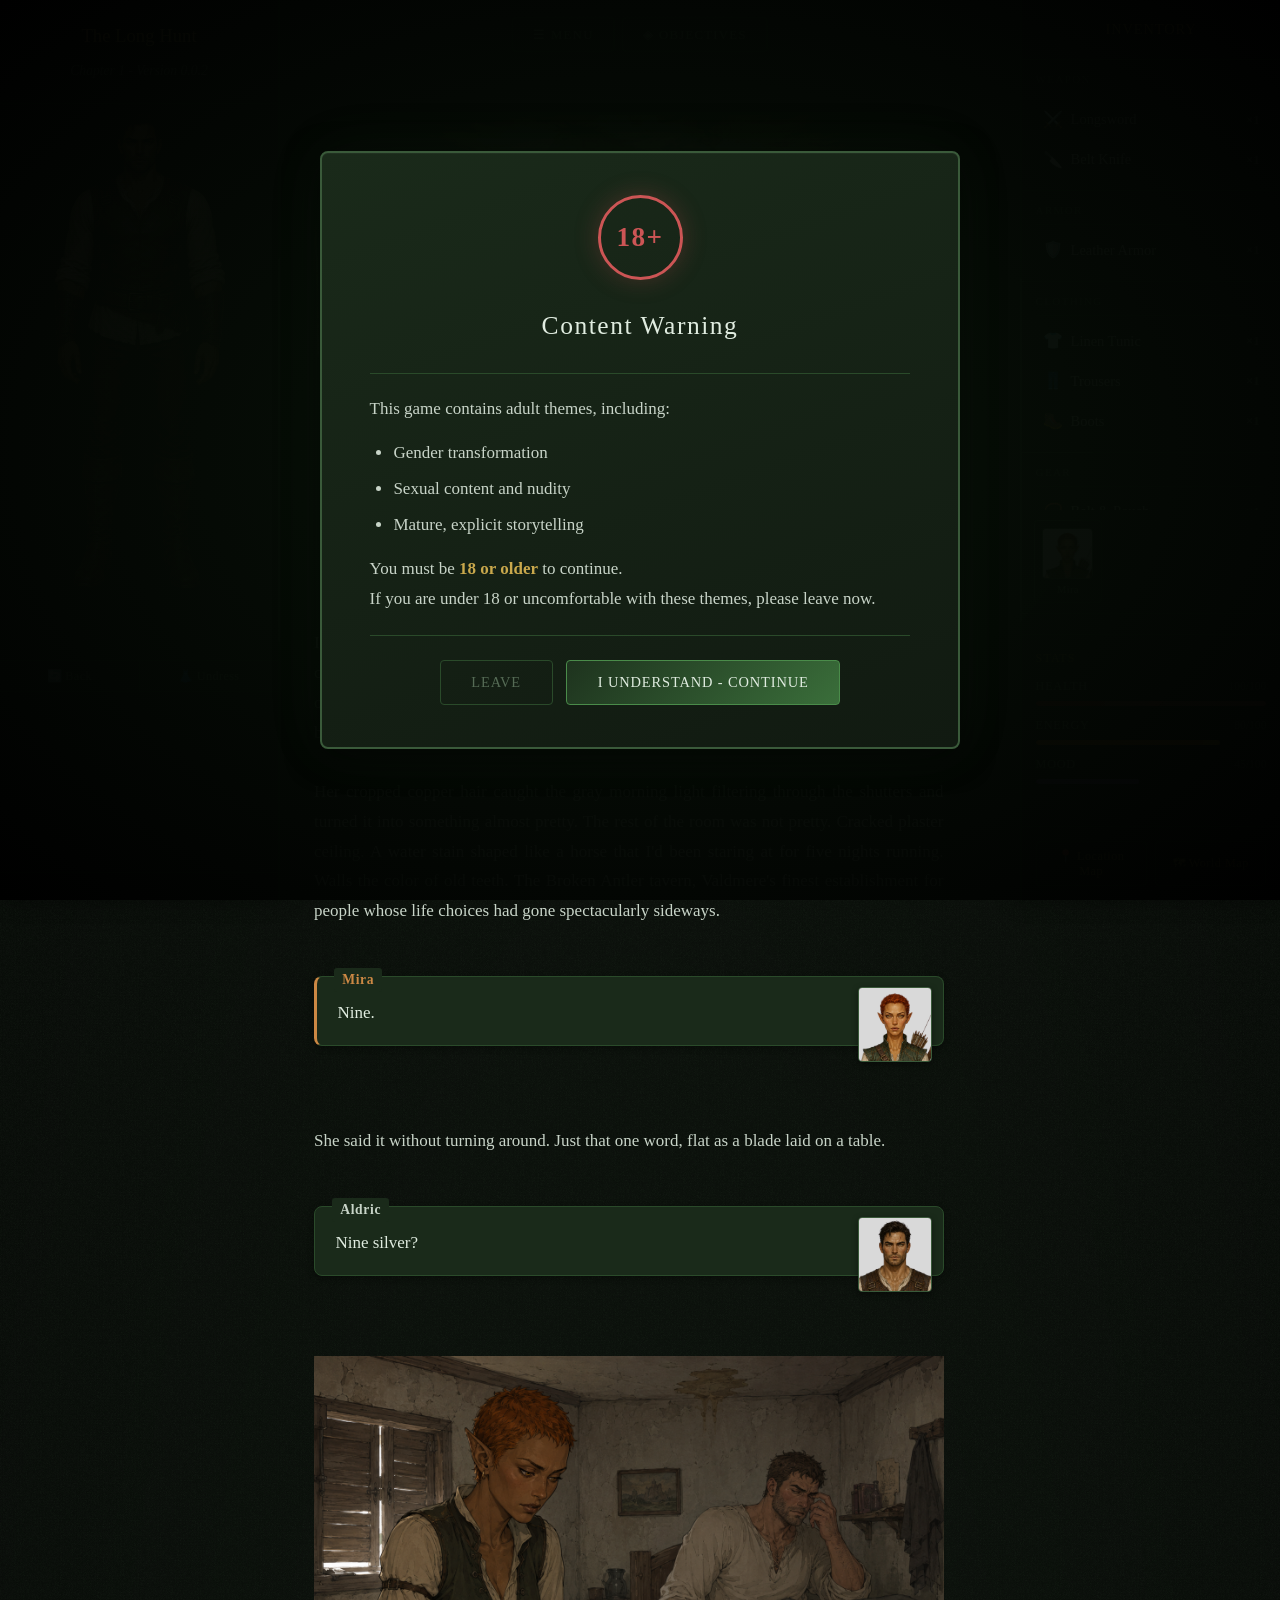
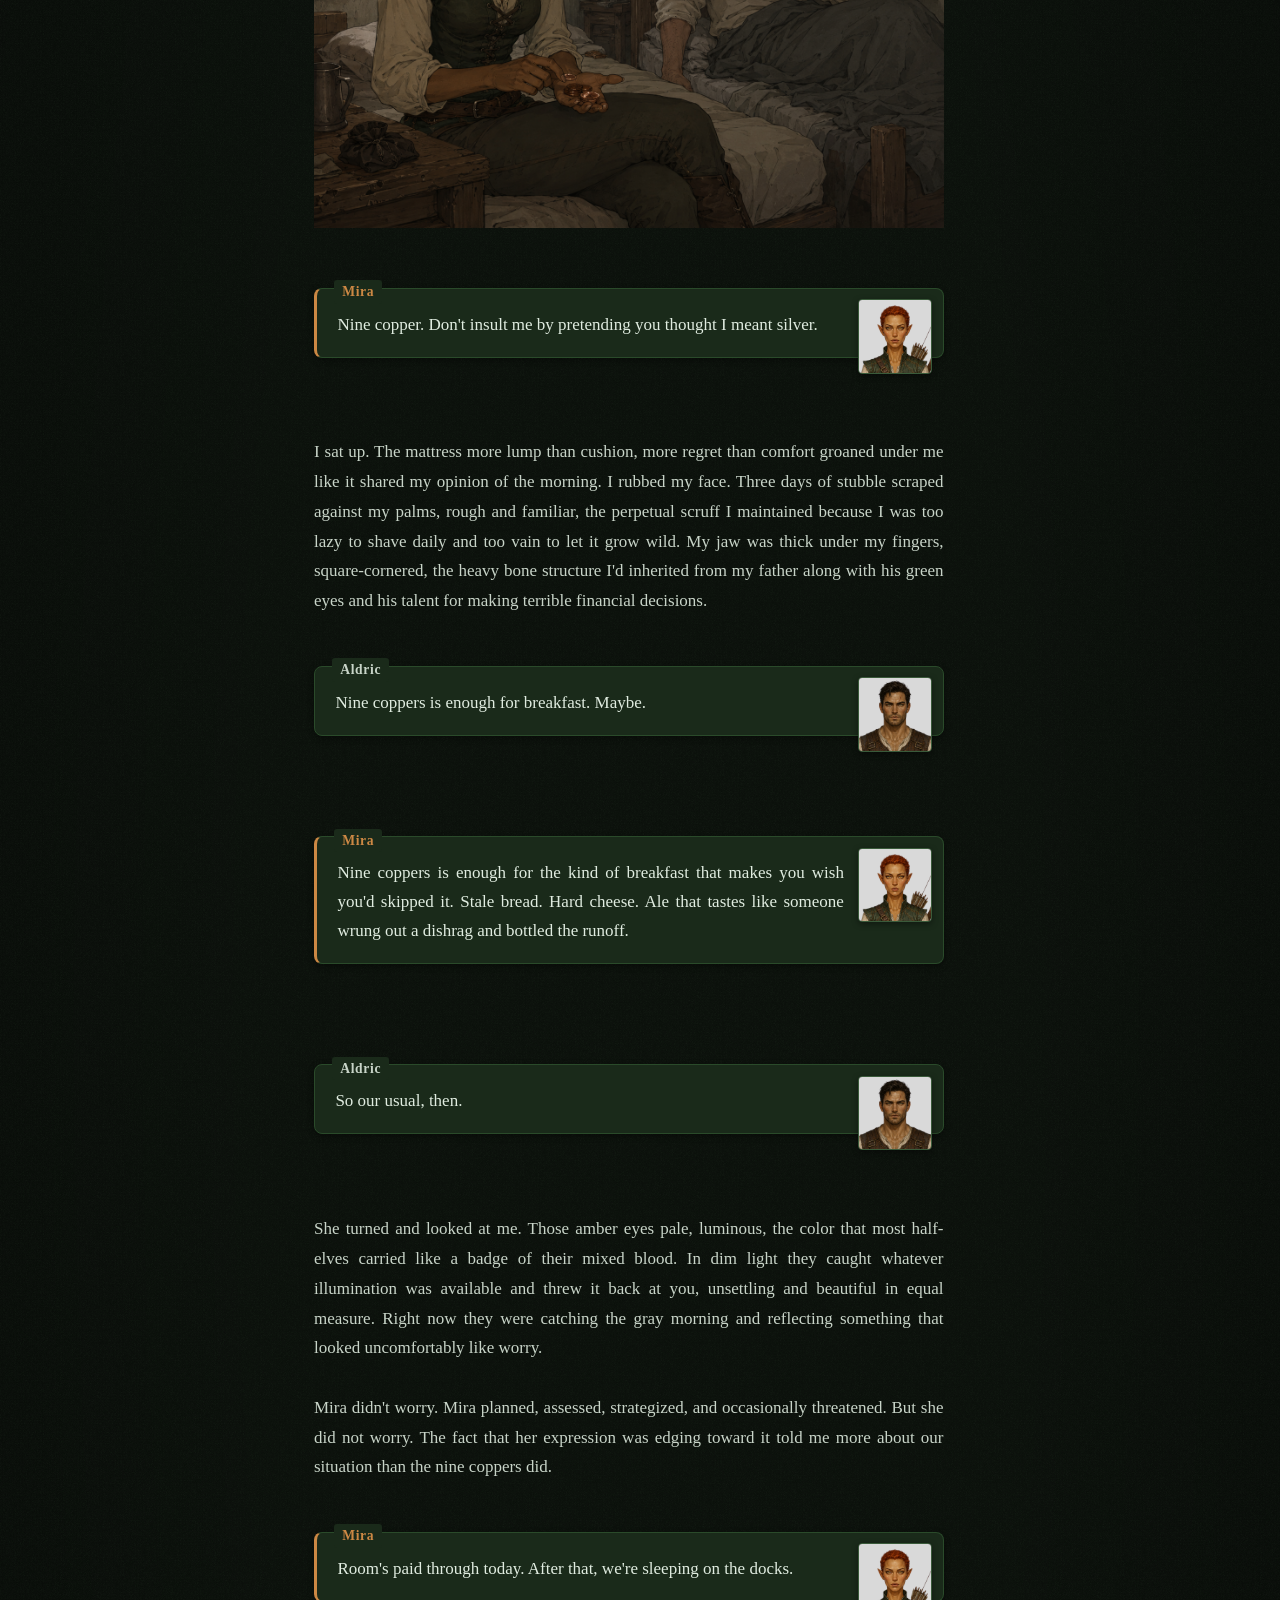
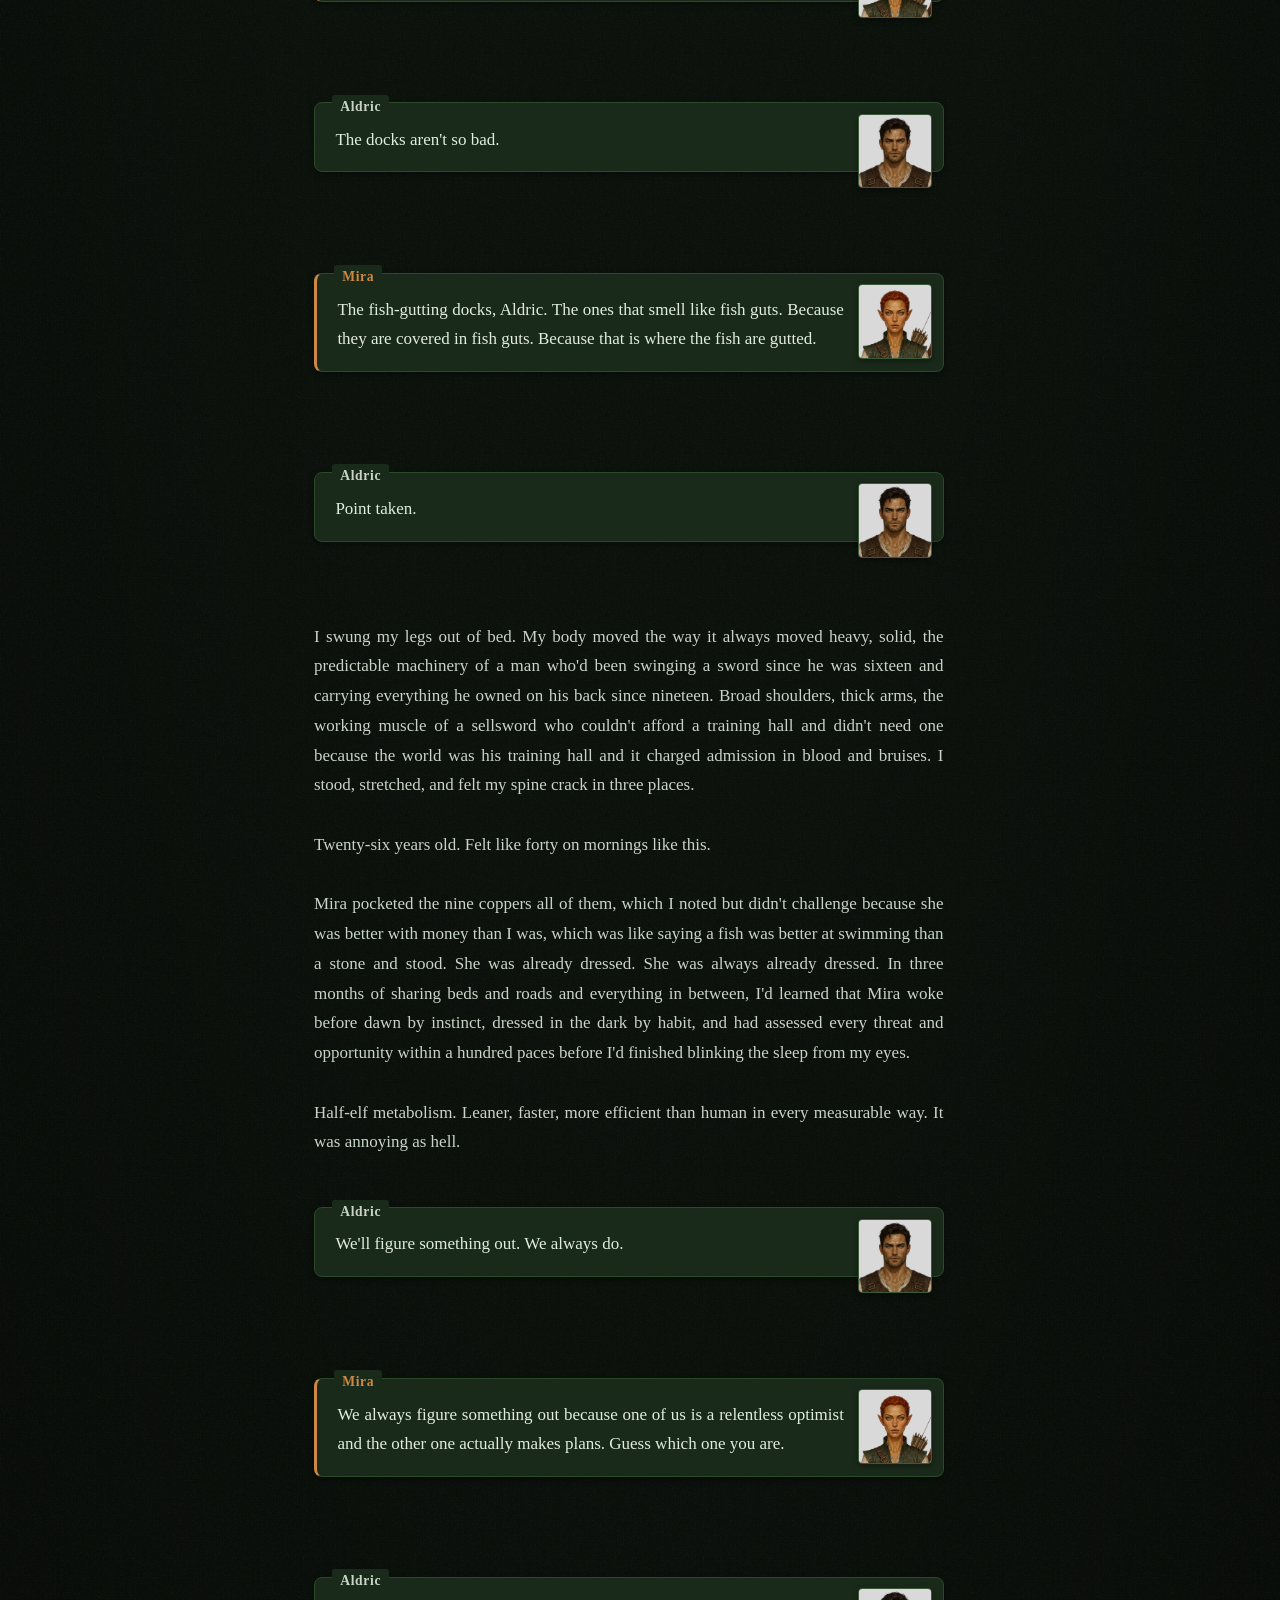
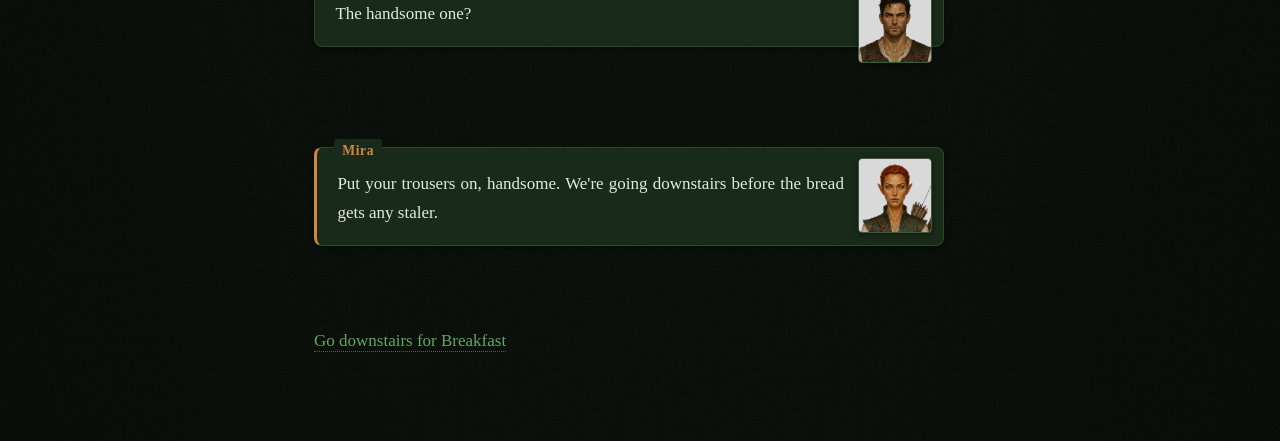
==== commit 5b2d0485: "all" ====
--- a/index.html
+++ b/index.html
@@ -3463,7 +3463,7 @@
         left.innerHTML =
           '<div class="sidebar-header">' +
             '<div class="char-name" id="ls-char-name">The Long Hunt</div>' +
-            '<div class="char-title" id="ls-char-title">Chapter 1</div>' +
+            '<div class="char-title" id="ls-char-title">Chapter 1 - Version 0.0.2</div>' +
           '</div>' +
           '<div class="body-viewer">' +
             '<div class="body-img-wrap">' +
@@ -3649,11 +3649,11 @@
           '<span class="menu-label">Characters</span>' +
           '<span class="menu-hint">Companion info</span>' +
         '</button>' +
-        '<button class="popup-menu-item" id="pm-journal" aria-label="Journal">' +
-          '<span class="menu-icon">📖</span>' +
-          '<span class="menu-label">Journal</span>' +
-          '<span class="menu-hint">Quest log</span>' +
-        '</button>' +
+        '<a class="popup-menu-item" id="pm-patreon" href="https://www.patreon.com/iamvile26" target="_blank" rel="noopener noreferrer" aria-label="Patreon">' +
+          '<span class="menu-icon">🎁</span>' +
+          '<span class="menu-label">Patreon</span>' +
+          '<span class="menu-hint">Support the game</span>' +
+        '</a>' +
         '<button class="popup-menu-item" id="pm-map" aria-label="Map">' +
           '<span class="menu-icon">🗺</span>' +
           '<span class="menu-label">Map</span>' +
@@ -3784,13 +3784,7 @@
         else showToast('No Characters page defined', 'danger');
       });
   
-      // Journal — go to passage
-      var journal = document.getElementById('pm-journal');
-      if (journal) journal.addEventListener('click', function () {
-        closePopup();
-        if (Story.has('Journal')) Engine.play('Journal');
-        else showToast('No Journal page defined', 'danger');
-      });
+      // Patreon — opens in new tab via <a> href natively, no click handler needed
   
       // Map — open the world map popup
       var map = document.getElementById('pm-map');
@@ -4953,12 +4947,16 @@
 	link.href = 'favicon.svg';
 	document.head.appendChild(link);
 }());</script><tw-passagedata pid="1" name="day_3_1" tags="" position="100,100" size="100,100">&lt;&lt;removeobjective &quot;day_2&quot;&gt;&gt;
+&lt;&lt;set $barmaid_2 = false&gt;&gt;
+&lt;&lt;addsidequest &quot;barmaids_eye_2&quot; &quot;The Tess&#39;s Eye&quot; &quot;See what Tess notices about the changes&quot;&gt;&gt;
 I woke up feeling wrong. Not pain-wrong. That was the strange part. I&#39;d gone to sleep with twelve stitches in my calf and an ankle that looked like someone had inflated it with a bellows, and both of those things should have been screaming at me the moment consciousness arrived. But the pain was muted. Distant. Like hearing thunder from the far side of a mountain range   present but not threatening, a background hum rather than the foreground roar I&#39;d been bracing for.
 
 I lay still for a moment, staring at the ceiling. The water stain shaped like a horse was still there. The cracks in the plaster were still there. Morning light filtered through the shutters in thin golden lines, painting the wall in stripes the color of watered honey. Normal. Familiar. The same ceiling I&#39;d memorized over a week of sleeping in this room.
 
 Everything was the same. Except me.
 
+&lt;img src=&quot;img/scene/day_3/1.png&quot; style=&quot;width: 100%; max-width: 768px; margin: 0 auto;&quot; /&gt;
+
 My skin felt different. Not damaged, not injured   recalibrated. The blanket against my arms was sharper than yesterday. Not rougher   sharper. Like someone had turned up the resolution on every nerve ending in my body. The coarse wool weave that I&#39;d been sleeping under for days without noticing was suddenly a landscape of individual fibers, each one pressing against my skin with its own distinct texture and temperature. The linen of my undershirt against my chest was a whisper where it used to be silence   fabric I&#39;d never been aware of was now making itself known with every breath.
 
 Colors seemed more vivid. The morning light was the same thin autumn gold it had been every day this week, but today it looked richer. Deeper. Like the difference between watered ale and the real thing. The dark wood of the ceiling beams was more detailed, the grain patterns more visible, the knots and whorls more defined.
@@ -4971,6 +4969,8 @@
 
 I stood. Tested the weight. The ankle complained but held. Good enough. I hobbled to the mirror.
 
+&lt;img src=&quot;img/scene/day_3/2.png&quot; style=&quot;width: 100%; max-width: 768px; margin: 0 auto;&quot; /&gt;
+
 The small polished tin on the wall   cheap, warped, the kind of mirror that showed you an approximation of your face rather than the real thing. I leaned in. Examined myself in the gray morning light.
 
 Square jaw. Present. Three days of stubble. Present   though was it thinner? I tilted my head. The growth along my upper jaw seemed sparser than it should be. I&#39;d skipped shaving for three days. By now, the shadow should be thick and dark, heading toward a proper beard. Instead, it was... patchy. Light in places. As if some of the follicles had decided to take the morning off.
@@ -4992,7 +4992,7 @@
 I said it out loud, to the mirror, to the empty room, to whatever part of my brain was raising alarms. After-effects. Ysolde&#39;s compound was a powerful healing agent   that much was obvious from the speed of the wound recovery. Heightened sensitivity was a known side effect of strong alchemical treatments. The smoother skin was probably the same mechanism   whatever was accelerating the healing in my calf was also doing something to my surface tissue. Logical. Rational. Nothing to worry about.
 
 I turned away from the mirror. Got dressed quietly. Trousers   they fit the same. Tunic   it fit the same. Belt   buckled at the usual notch. Boots   the right one went on with a wince as it pressed against the swollen ankle, but it went on.
-&lt;&lt;addobjective &quot;day_3&quot; &quot;Deal with Grent and the Consortium&quot;&gt;&gt;
+&lt;&lt;addobjective &quot;day_3&quot; &quot;Deal with Grent and the Consortium at Dockside&quot;&gt;&gt;
 [[Go downstairs|day_3_2_a]]
 [[Wait till She wakes...|day_3_2_b]]</tw-passagedata><tw-passagedata pid="2" name="day_3_2_b" tags="" position="225,100" size="100,100">&lt;&lt;changestat &quot;mira&quot;  2&gt;&gt;
 Everything the same. Almost. Behind me, Mira stirred. Mira woke the way she always woke   not gradually, not with stretching and yawning and the slow return of consciousness that most humans experienced. She went from asleep to alert in the space of a single breath, her amber eyes snapping open with the instant focus of a predator who&#39;d spent her entire life knowing that the difference between waking up fast and waking up slow was sometimes the difference between waking up at all.
@@ -5015,6 +5015,8 @@
 The second one. The ankle is weight-bearing. The calf wound isn&#39;t hot anymore. She stitched me up twelve hours ago and it feels like it&#39;s been healing for days.
 &lt;&lt;/dialog&gt;&gt;
 
+&lt;img src=&quot;img/scene/day_3/3.png&quot; style=&quot;width: 100%; max-width: 768px; margin: 0 auto;&quot; /&gt;
+
 Mira sat up. Looked at me standing there   dressed, upright, weight on both feet. Her expression went through several iterations: surprise, assessment, cautious optimism, and then the particular narrowing of her eyes that meant she was filing something under &quot;suspicious but useful.&quot;
 
 &lt;&lt;dialog &quot;Mira&quot;&gt;&gt;
@@ -5083,6 +5085,8 @@
 I want to feel you.
 &lt;&lt;/dialog&gt;&gt;
 
+&lt;img src=&quot;img/scene/day_3/4.png&quot; style=&quot;width: 100%; max-width: 768px; margin: 0 auto;&quot; /&gt;
+
 She undressed us both. Carefully   mindful of the bandages, the swollen ankle, the stitches. My tunic came off with gentle hands, not the urgent pulling of their usual encounters. My trousers eased down over the injury. Her own clothes removed with the economical grace that was simply how Mira moved   no wasted motion, even in vulnerability.
 
 She positioned herself on top. Straddling my hips, her thighs warm against mine, her weight distributed to keep pressure off the injured leg. My cock stiffened against her   the proximity, the warmth of her skin against mine, the way she was looking at me with those half-lidded amber eyes. Even through the general strangeness of the morning   the heightened sensitivity, the too-sharp textures   the familiar circuit of desire fired on schedule. She was warm and lean and naked above me and my body knew what that meant.
@@ -5114,7 +5118,7 @@
 &lt;&lt;dialog &quot;Mira&quot;&gt;&gt;
 Right. We need a plan.
 &lt;&lt;/dialog&gt;&gt;
-&lt;&lt;addobjective &quot;day_3&quot; &quot;Deal with Grent and the Consortium&quot;&gt;&gt;
+&lt;&lt;addobjective &quot;day_3&quot; &quot;Deal with Grent and the Consortium at Dockside&quot;&gt;&gt;
 [[Make a plan|day_3_voss]]</tw-passagedata><tw-passagedata pid="3" name="day_3_2_a" tags="" position="350,100" size="100,100">&lt;&lt;changestat &quot;mira&quot;  -2&gt;&gt;
 I dressed and went downstairs alone. Let Mira sleep   she&#39;d earned it, and one of us should be functional today.
 
@@ -5122,6 +5126,8 @@
 
 I ordered breakfast. Two coppers. Bread, hard cheese, weak ale. The bread was yesterday&#39;s bread, which meant it was actually the day before yesterday&#39;s bread with a fresh opinion of itself. The cheese had the personality of a brick. The ale tasted like someone had described the concept of ale to a glass of water and hoped for the best.
 
+&lt;img src=&quot;img/scene/day_3/5.png&quot; style=&quot;width: 100%; max-width: 768px; margin: 0 auto;&quot; /&gt;
+
 I ate in the corner booth. Our booth. The one with the high backs and the sightlines and the comfortable familiarity of a place I&#39;d sat in every day for a week.
 
 My hands on the table looked the same. Big, scarred across the knuckles, calluses thick on the palms from a decade of swordwork. But when I pressed my fingertips against the rough wood of the table, the texture was louder than it should have been. More detailed. Each grain of the wood, each splinter, each groove   vivid, specific, like my fingertips had been recalibrated to a higher sensitivity.
@@ -5211,6 +5217,8 @@
 &lt;&lt;dialog &quot;Mira&quot;&gt;&gt;
 You snore like a bear with a sinus infection. It&#39;s one of your less charming qualities and it gave me two uninterrupted hours to reconstruct the mine layout from memory and calculate what that information is worth to the Consortium. The answer is: more than twenty-two silver.
 &lt;&lt;/dialog&gt;&gt;
+
+&lt;img src=&quot;img/scene/day_3/6.png&quot; style=&quot;width: 100%; max-width: 768px; margin: 0 auto;&quot; /&gt;
 
 She folded the map. Tucked it back into her vest.
 
@@ -5261,6 +5269,8 @@
 
 A clerk at a desk near the entrance looked up with the practiced expression of a man who sorted visitors into categories: important, unimportant, and actively annoying. We apparently fell into the third category.
 
+&lt;img src=&quot;img/scene/day_3/7.png&quot; style=&quot;width: 100%; max-width: 768px; margin: 0 auto;&quot; /&gt;
+
 &lt;&lt;dialog &quot;Clerk&quot;&gt;&gt;
 Business?
 &lt;&lt;/dialog&gt;&gt;
@@ -5307,6 +5317,8 @@
 
 She finished the column. Set down the quill. Opened a specific ledger to a specific page without searching   the page was marked with a red ribbon, which was either a filing system or a warning.
 
+&lt;img src=&quot;img/scene/day_3/8.png&quot; style=&quot;width: 100%; max-width: 768px; margin: 0 auto;&quot; /&gt;
+
 &lt;&lt;dialog &quot;Voss&quot;&gt;&gt;
 Aldric Vane and companion. Greymire mine recovery contract. Twenty silver advance disbursed. Zero cargo recovered. Zero crates delivered. Outstanding balance: twenty silver, plus two silver administrative fee for contract non-completion. Twenty-two silver total.
 &lt;&lt;/dialog&gt;&gt;
@@ -5441,9 +5453,9 @@
 
 She picked up her quill. The dismissal was absolute   not a gesture, not a word, just the resumption of work, which communicated more clearly than any spoken farewell that we were no longer the most interesting thing in her immediate environment. We had been processed. Filed. Categorized. The debt had a plan attached to it now, and Voss had moved on to the next column of figures the way a river moves past a stone it&#39;s already worn smooth.
 
-We left.
-
-On the stairs, Mira exhaled   a long, controlled breath, the release of tension she&#39;d been holding since we walked through the warehouse door. She leaned against the stairwell wall, closed her eyes, and tipped her head back.
+&lt;img src=&quot;img/scene/day_3/9.png&quot; style=&quot;width: 100%; max-width: 768px; margin: 0 auto;&quot; /&gt;
+
+We left. On the stairs, Mira exhaled   a long, controlled breath, the release of tension she&#39;d been holding since we walked through the warehouse door. She leaned against the stairwell wall, closed her eyes, and tipped her head back.
 
 &lt;&lt;dialog &quot;Mira&quot;&gt;&gt;
 That could have gone worse.
@@ -5532,6 +5544,8 @@
 
 He crossed the common room in four strides that shook the floorboards and sat down across from us without invitation. Again. The same deliberate placement of his bulk. The same territorial claiming of space.
 
+&lt;img src=&quot;img/scene/day_3/10.png&quot; style=&quot;width: 100%; max-width: 768px; margin: 0 auto;&quot; /&gt;
+
 &lt;&lt;dialog &quot;Grent&quot;&gt;&gt;
 You hit the mine.
 &lt;&lt;/dialog&gt;&gt;
@@ -5650,6 +5664,8 @@
 
 I touched the area around the wound. Gentle pressure. No heat. No tenderness. No sign of the infection that had been setting in when Ysolde extracted those eight splinters from my muscle last night. Whatever her compound was doing, it was doing it with the focused efficiency of an entire temple of healers working in shifts.
 
+&lt;img src=&quot;img/scene/day_3/11.png&quot; style=&quot;width: 100%; max-width: 768px; margin: 0 auto;&quot; /&gt;
+
 I rewrapped the bandage and sat by the window. The market district was busy below   a normal day in Valdmere. Carts rattling over cobblestones. Merchants adjusting their stall displays. A group of children chasing a spotted dog through the crowd, their laughter high and sharp and uncomplicated by the kind of problems that adults accumulated like barnacles on a hull.
 
 Normal life. The kind of life that cost money and required stability and assumed a body that stayed the same from one day to the next.
@@ -5674,6 +5690,8 @@
 
 I rubbed my jaw. The stubble was there   rough under my fingers, the scratch of three days&#39; growth. But one spot along my upper jaw, just below the sideburn, was smooth. Not smooth like a missed spot shaving. Smooth like nothing was growing there. I pressed, feeling for the follicles, the tiny bumps that indicated hair would return. Nothing. Just skin, soft and even.
 
+&lt;img src=&quot;img/scene/day_3/12.png&quot; style=&quot;width: 100%; max-width: 768px; margin: 0 auto;&quot; /&gt;
+
 I pulled up my tunic and looked at my chest. The pectorals were the same   thick, hard, the flat planes of muscle that came from years of sword work. The dark hair was there, concentrated in the center with a trail running down my midline toward my navel. But was it thinner? I tried to remember what my chest hair looked like yesterday, the day before, last week. You don&#39;t catalog your own chest hair. You don&#39;t pay attention to the specific density of growth on your pectorals unless someone gives you a reason to.
 
 No one had given me a reason. Yet. I dropped the tunic. Turned to the mirror. Leaned close.
@@ -5681,6 +5699,8 @@
 My face. The same face. Square jaw, green eyes, scar through the eyebrow. The same face I&#39;d worn for twenty-six years, the face that looked back at me from every polished shield and every still pond and every lover&#39;s eyes.
 
 Was it softer?
+
+&lt;img src=&quot;img/scene/day_3/13.png&quot; style=&quot;width: 100%; max-width: 768px; margin: 0 auto;&quot; /&gt;
 
 I pressed my fingers against my cheekbone. Against my jaw. Against the ridge of my brow. The bones were the same. The structure was identical. But the skin over them   smoother. The weathered, sun-roughened texture that had been my face&#39;s defining characteristic for years was... diminished. Not gone. Just less. Like the difference between old parchment and new parchment   same material, different miles.
 
@@ -5700,6 +5720,8 @@
 
 She was eating bread with honey and drinking tea, and she spotted my limp before she spotted my face.
 
+&lt;img src=&quot;img/scene/day_3/14.png&quot; style=&quot;width: 100%; max-width: 768px; margin: 0 auto;&quot; /&gt;
+
 &lt;&lt;dialog &quot;Lenna&quot;&gt;&gt;
 Gods, Aldric. What happened to your leg?
 &lt;&lt;/dialog&gt;&gt;
@@ -5807,6 +5829,8 @@
 &lt;&lt;dialog &quot;Aldric&quot;&gt;&gt;
 What the fuck.
 &lt;&lt;/dialog&gt;&gt;
+
+&lt;img src=&quot;img/scene/day_3/15.png&quot; style=&quot;width: 100%; max-width: 768px; margin: 0 auto;&quot; /&gt;
 
 I said it to the empty room. The room didn&#39;t answer. I touched the other nipple. Deliberately this time. Just a fingertip, the lightest possible pressure.
 
@@ -5824,6 +5848,8 @@
 
 The door opened. She came in carrying a canvas bag of supplies and the expression of a woman who had negotiated hard, won most of what she wanted, and was tired enough to acknowledge it.
 
+&lt;img src=&quot;img/scene/day_3/16.png&quot; style=&quot;width: 100%; max-width: 768px; margin: 0 auto;&quot; /&gt;
+
 &lt;&lt;dialog &quot;Mira&quot;&gt;&gt;
 Good news and complicated news. Which do you want first?
 &lt;&lt;/dialog&gt;&gt;
@@ -5929,6 +5955,8 @@
 &lt;&lt;dialog &quot;Mira&quot;&gt;&gt;
 How&#39;s the leg?
 &lt;&lt;/dialog&gt;&gt;
+
+&lt;img src=&quot;img/scene/day_3/17.png&quot; style=&quot;width: 100%; max-width: 768px; margin: 0 auto;&quot; /&gt;
 
 I stood. Walked across the room. Walked back. The ankle was sore but stable   the kind of ache you could ignore on a march if you wrapped it right and didn&#39;t think about it too hard. The calf wound was a memory, the stitches sitting in tissue that had healed around them with impossible speed.
 
@@ -6102,6 +6130,8 @@
 
 We took our corner booth. The usual position. Backs to the wall. Eyes on the door. The comfortable paranoia of two people who&#39;d spent too long expecting trouble to pretend they weren&#39;t watching for it.
 
+&lt;img src=&quot;img/scene/day_3/18.png&quot; style=&quot;width: 100%; max-width: 768px; margin: 0 auto;&quot; /&gt;
+
 &lt;&lt;dialog &quot;Mira&quot;&gt;&gt;
 Normal. This is normal. We&#39;re two sellswords eating dinner in a tavern. Nothing about this is unusual.
 &lt;&lt;/dialog&gt;&gt;
@@ -6198,6 +6228,8 @@
 [[Time for bed...|day_3_9]]</tw-passagedata><tw-passagedata pid="15" name="day_3_9" tags="" position="600,225" size="100,100">We went to bed. The room was dark, the shutters closed against the evening noise of the common room below. The sounds of the tavern filtered up through the floorboards   muffled laughter, the bard&#39;s persistent assault on melody, the occasional bang of a tankard on wood. Familiar sounds. Comforting in their ordinariness.
 
 Mira undressed with her usual efficiency and slid under the blanket. She curled against my back   the position we&#39;d settled into over the weeks, her arm over my waist, her knees fitting behind mine, her breath warm on the back of my neck. Familiar. Comfortable. The physical grammar of two bodies that had learned each other&#39;s language.
+
+&lt;img src=&quot;img/scene/day_3/19.png&quot; style=&quot;width: 100%; max-width: 768px; margin: 0 auto;&quot; /&gt;
 
 &lt;&lt;dialog &quot;Mira&quot;&gt;&gt;
 Your skin feels different.
@@ -8130,7 +8162,7 @@
 
 My calf ached. My ankle throbbed. My body was solid and familiar and exactly what it had always been. I didn&#39;t look in the mirror.
 
-[[Wake Up|end_of_cuurent_version]]</tw-passagedata><tw-passagedata pid="58" name="day_1_1" tags="" position="975,725" size="100,100">&lt;&lt;nobr&gt;&gt;
+[[Wake Up|day_3_1]]</tw-passagedata><tw-passagedata pid="58" name="day_1_1" tags="" position="975,725" size="100,100">&lt;&lt;nobr&gt;&gt;
     &lt;&lt;set $day_1_8_lenna = true&gt;&gt;
     &lt;&lt;set $barmaid_done = true&gt;&gt;
     &lt;&lt;set $arm_wrestler_done = true&gt;&gt;
@@ -9884,6 +9916,8 @@
 The rhythm. Listen. Crowd goes quiet   that&#39;s the grip. Low murmur   that&#39;s the push. Then either cheering or groaning   someone wins or loses. It&#39;s been cycling for the last twenty minutes. Someone&#39;s beating everyone.
 &lt;&lt;/dialog&gt;&gt;
 
+&lt;img src=&quot;img/scene/arm_wrestler/1.png&quot; style=&quot;width: 100%; max-width: 768px; margin: 0 auto;&quot; /&gt;
+
 I listened. She was right. The pattern was there, rhythmic as breathing   silence, murmur, eruption and the eruptions were mostly groans, which meant the same person was winning, which meant someone at that table had arms strong enough to beat every challenger in a working-class tavern, which was saying something because the Broken Antler&#39;s clientele was built from dock labor and disappointment, both of which produced considerable forearm development.
 
 &lt;&lt;dialog &quot;Mira&quot;&gt;&gt;
@@ -9954,7 +9988,9 @@
 Yet here I am. Following you toward another bad decision. There&#39;s probably a lesson in that.
 &lt;&lt;/dialog&gt;&gt;
 
-[[Go towards table|arm_wrestler_brokk]]</tw-passagedata><tw-passagedata pid="84" name="arm_wrestler_brokk" tags="broken_antler quest" position="475,1100" size="100,100">The crowd parted for me   the way crowds always parted for a man with a sword on his hip, even in a place where swords were common currency. Not out of respect. Out of the instinct that said this one might be next and I want a good viewing angle and then I saw Brokk.
+[[Go towards table|arm_wrestler_brokk]]</tw-passagedata><tw-passagedata pid="84" name="arm_wrestler_brokk" tags="broken_antler quest" position="475,1100" size="100,100">&lt;&lt;set $arm_wrestler_done = true&gt;&gt;
+&lt;&lt;removesidequest &quot;arm_wrestler&quot;&gt;&gt;
+The crowd parted for me   the way crowds always parted for a man with a sword on his hip, even in a place where swords were common currency. Not out of respect. Out of the instinct that said this one might be next and I want a good viewing angle and then I saw Brokk.
 
 He sat at the corner table like a mountain sits in a valley   immovably, inevitably, with the casual certainty of a geological feature that had been there since before the surrounding landscape was relevant. Early twenties. Built like someone had taken a normal human body and hired a second crew to add more of everything. Arms like bridge cables. Shoulders that could have supported a load-bearing wall. A neck that started at his jaw and ended at his collarbones without the usual courtesy of narrowing in between. His hands   gods, his hands   were the size of dinner plates, each finger thick as a sausage, the palms calloused to the texture of old leather.
 
@@ -9963,6 +9999,8 @@
 He&#39;d beaten four challengers. They sat around the table in various states of defeat   nursing ales, flexing sore wrists, wearing the particular expression of men whose masculinity had been readjusted by a man half their age. The pot on the table had grown to eight silver in mixed coin, contributed by the losers and augmented by side bets from the crowd.
 
 Brokk saw me looking. He grinned. Not a smirk   a genuine, uncomplicated grin. The grin of a young man who was very good at one specific thing and took pure, uncynical pleasure in being good at it. No malice. No posturing. Just the simple delight of a body doing what it was built for.
+
+&lt;img src=&quot;img/scene/arm_wrestler/2.png&quot; style=&quot;width: 100%; max-width: 768px; margin: 0 auto;&quot; /&gt;
 
 &lt;&lt;dialog &quot;Brokk&quot;&gt;&gt;
 You look like you&#39;ve got arms under that tunic. Want to test them?
@@ -10067,6 +10105,8 @@
 
 Brokk planted his elbow. The motion was practiced   a smooth, mechanical deployment of arm and shoulder onto the table surface, the elbow finding its divot in the wood (he&#39;d been sitting here long enough to wear a depression), the forearm rising vertical, the hand opening like a gate. I planted mine.
 
+&lt;img src=&quot;img/scene/arm_wrestler/3.png&quot; style=&quot;width: 100%; max-width: 768px; margin: 0 auto;&quot; /&gt;
+
 &lt;&lt;dialog &quot;Brokk&quot;&gt;&gt;
 Good arm. Sword arm?
 &lt;&lt;/dialog&gt;&gt;
@@ -10087,6 +10127,8 @@
 Both. Though the steel complains less.
 &lt;&lt;/dialog&gt;&gt;
 
+&lt;img src=&quot;img/scene/arm_wrestler/4.png&quot; style=&quot;width: 100%; max-width: 768px; margin: 0 auto;&quot; /&gt;
+
 I gripped his hand. The contact was immediate and informative, the way shaking a stranger&#39;s hand always tells you something but this told you everything. His palm was a slab   callused to the texture of boiled leather, hot, dry, the skin so thick over the knuckles that it barely registered pressure. His fingers closed around mine like iron bands   not squeezing, not yet, but present. The grip of a man whose hands had been closing around the handles of heavy things since before his voice broke. He could crush walnuts in that grip. He could crush bone.
 
 My grip answered. Different vocabulary, same language. Sword-calluses rather than forge-calluses   the pads and ridges that formed along the palm and fingers from thousands of hours of gripping a leather-wrapped hilt. My forearm was thick but not massive   built for endurance and control rather than raw output, the kind of forearm that could swing a longsword for an hour without cramping because the muscles had been trained to work efficiently rather than explosively.
@@ -10133,6 +10175,8 @@
 
 [[Pushed him back|arm_wrestler_victory]]</tw-passagedata><tw-passagedata pid="86" name="arm_wrestler_victory" tags="broken_antler quest" position="725,1100" size="100,100">Cheering. Shouting. Someone banging a tankard against the table in rhythmic celebration. The particular, unrestrained roar of a working-class crowd watching an underdog win   because that&#39;s what I was, apparently, the lean swordsman against the blacksmith mountain, and the lean swordsman had planted the mountain&#39;s hand in the wood and the crowd was drunk enough and happy enough to treat it like a minor miracle.
 
+&lt;img src=&quot;img/scene/arm_wrestler/5.png&quot; style=&quot;width: 100%; max-width: 768px; margin: 0 auto;&quot; /&gt;
+
 I released Brokk&#39;s hand. My own was shaking   a deep, bone-level tremor that started in the fingers and ran all the way up to the shoulder, the aftershock of muscles that had been asked for everything and had delivered and were now presenting the bill. My forearm felt like someone had run it through a mangle. My shoulder was making clicking sounds. Small ones. Promising to become bigger ones.
 
 Brokk leaned back in his chair. He looked at his own hand   the hand that had been driven into the table   with the expression of a man examining an old friend who&#39;d just done something unexpected. Then he laughed.
@@ -10169,6 +10213,8 @@
 Best fuel there is. Let me buy you an ale. Consider it the loser&#39;s tax.
 &lt;&lt;/dialog&gt;&gt;
 
+&lt;img src=&quot;img/scene/arm_wrestler/6.png&quot; style=&quot;width: 100%; max-width: 768px; margin: 0 auto;&quot; /&gt;
+
 He signaled the barmaid   Tess, the freckled one, who arrived with two tankards and a grin that said she&#39;d been watching the whole thing and approved   and we drank. Bad ale. The worst ale. But it tasted different when someone else was buying it. Everything tasted different when you had eight silver in your pocket and a crowd of strangers treating you like you&#39;d done something worth cheering for.
 
 Brokk was good company. Simple, in the best sense of the word   a man without subtext, without calculation, without the layers of motive and strategy that made most human interaction a negotiation. He talked about the forge, about his master (a man named Halgrim who apparently communicated primarily through grunts and the occasional thrown hammer), about the satisfaction of heating iron until it glowed and then shaping it into something useful. He talked with his hands   big, expressive gestures that nearly knocked over both tankards and once came close to concussing a bystander.
@@ -10209,6 +10255,8 @@
 
 She was picking her teeth with an arrowhead. The broadhead tip clicking against her canines. The sound that meant she was thinking about something and wasn&#39;t ready to share it.
 
+&lt;img src=&quot;img/scene/arm_wrestler/7.png&quot; style=&quot;width: 100%; max-width: 768px; margin: 0 auto;&quot; /&gt;
+
 I dropped the eight silver on the table between us. They rang against the wood   the sound of not being broke anymore, at least for a week.
 
 &lt;&lt;dialog &quot;Mira&quot;&gt;&gt;
@@ -10318,12 +10366,12 @@
 Her foot found mine under the table. Pressed against it. Stayed. Neither of us mentioned it.
 
 [[Drink ale|broken_antler]]
-/ &gt; [END   OPTION A: CHALLENGE BROKK]
+/* / &gt; [END   OPTION A: CHALLENGE BROKK]
 &gt;
 &gt; Coin acquired: 8 silver + change
 &gt; Relationship beat: Mira watches Aldric&#39;s body at peak performance; catalogs his strength for what becomes devastating foreshadowing. &quot;Your shoulders were wide.&quot;
 &gt; Thematic beat: Brokk&#39;s philosophy   &quot;grip hard while you can&quot;   becomes a quiet motif through the transformation.
-&gt; Brokk: Potential recurring NPC. Friendly, respects Aldric. When Aldric returns mid-transformation, Brokk might be the first person in Valdmere to recognize the eyes and the smile in a completely different body. /</tw-passagedata><tw-passagedata pid="88" name="arm_wrestler_decline" tags="broken_antler quest" position="975,1100" size="100,100">&lt;&lt;dialog &quot;Aldric&quot;&gt;&gt;
+&gt; Brokk: Potential recurring NPC. Friendly, respects Aldric. When Aldric returns mid-transformation, Brokk might be the first person in Valdmere to recognize the eyes and the smile in a completely different body. / */</tw-passagedata><tw-passagedata pid="88" name="arm_wrestler_decline" tags="broken_antler quest" position="975,1100" size="100,100">&lt;&lt;dialog &quot;Aldric&quot;&gt;&gt;
 Not tonight.
 &lt;&lt;/dialog&gt;&gt;
 
@@ -10339,6 +10387,8 @@
 Smart.
 &lt;&lt;/dialog&gt;&gt;
 
+&lt;img src=&quot;img/scene/arm_wrestler/8.png&quot; style=&quot;width: 100%; max-width: 768px; margin: 0 auto;&quot; /&gt;
+
 &lt;&lt;dialog &quot;Aldric&quot;&gt;&gt;
 Boring.
 &lt;&lt;/dialog&gt;&gt;
@@ -10352,11 +10402,11 @@
 I drank. The ale tasted like regret. But regret was cheaper than a dislocated shoulder, and we had a job to do.
 
 [[Drink Ale|broken_antler]]
-/ &gt; [END   OPTION B: DECLINE]
+/* / &gt; [END   OPTION B: DECLINE]
 &gt;
 &gt; No coin gained. No relationship beat with Brokk.
 &gt; Mira approves the pragmatic choice. The eight silver stays unclaimed.
-&gt; Thematic note: The road not taken. Aldric chose preservation over performance. Later, when the transformation makes such contests impossible, the memory of the choice he didn&#39;t make carries a different weight   not regret for losing, but regret for not playing. /</tw-passagedata><tw-passagedata pid="89" name="arm_wrestler_send_mira" tags="broken_antler quest" position="1100,1100" size="100,100">I looked at Brokk. Looked at Mira. Looked at Brokk&#39;s arms, which were the approximate diameter of most people&#39;s legs. Looked at Mira&#39;s arms, which were lean and wiry and contained, beneath the copper-toned skin, the densest muscle tissue evolution had ever produced in a humanoid species.
+&gt; Thematic note: The road not taken. Aldric chose preservation over performance. Later, when the transformation makes such contests impossible, the memory of the choice he didn&#39;t make carries a different weight   not regret for losing, but regret for not playing. / */</tw-passagedata><tw-passagedata pid="89" name="arm_wrestler_send_mira" tags="broken_antler quest" position="1100,1100" size="100,100">I looked at Brokk. Looked at Mira. Looked at Brokk&#39;s arms, which were the approximate diameter of most people&#39;s legs. Looked at Mira&#39;s arms, which were lean and wiry and contained, beneath the copper-toned skin, the densest muscle tissue evolution had ever produced in a humanoid species.
 
 &lt;&lt;dialog &quot;Aldric&quot;&gt;&gt;
 Mira. You want those eight silver?
@@ -10375,6 +10425,8 @@
 &lt;&lt;dialog &quot;Mira&quot;&gt;&gt;
 I am stronger than him. That doesn&#39;t mean I want to prove it in a tavern full of drunk men who&#39;ll either leer at me or cry about it afterward.
 &lt;&lt;/dialog&gt;&gt;
+
+&lt;img src=&quot;img/scene/arm_wrestler/9.png&quot; style=&quot;width: 100%; max-width: 768px; margin: 0 auto;&quot; /&gt;
 
 &lt;&lt;dialog &quot;Aldric&quot;&gt;&gt;
 Eight silver.
@@ -10408,6 +10460,8 @@
 
 He gripped. She gripped back. His eyebrows lifted   a fraction, barely perceptible, the first data point registering. Her grip wasn&#39;t what he&#39;d expected. The fingers that looked slender had closed around his with a pressure that was... significant.
 
+&lt;img src=&quot;img/scene/arm_wrestler/10.png&quot; style=&quot;width: 100%; max-width: 768px; margin: 0 auto;&quot; /&gt;
+
 &lt;&lt;dialog &quot;Brokk&quot;&gt;&gt;
 Ready?
 &lt;&lt;/dialog&gt;&gt;
@@ -10428,6 +10482,8 @@
 
 Half-elf physiology. Leaner. Denser. Muscle fibers packed tighter, organized more efficiently, the evolutionary product of a species that had spent millennia in forests where mass was a liability and strength-to-weight ratio was survival. What Brokk was pushing against wasn&#39;t a woman&#39;s arm. It was a mechanism. A system. A cable-and-pulley arrangement wrapped in copper-skinned packaging that looked fragile and was anything but.
 
+&lt;img src=&quot;img/scene/arm_wrestler/11.png&quot; style=&quot;width: 100%; max-width: 768px; margin: 0 auto;&quot; /&gt;
+
 The crowd had stopped laughing. The amusement had drained out of the room like water from a cracked barrel, replaced by something else   the dawning, uncomfortable recognition that something unexpected was happening. The woman was holding. The woman was holding. Against Brokk. Against the man who&#39;d beaten four challengers without breaking a sweat. Then Mira fired.
 
 The push came from her back. From the lats   the broad, flat muscles that archers developed over decades of drawing bowstrings, the muscles that most people didn&#39;t even know they had but that Mira had trained into weapons. The force traveled from her spine through her shoulder through her arm through her hand and into Brokk&#39;s wrist with the clean, decisive transfer of a bowstring releasing. His knuckles hit the table in under ten seconds.
@@ -10439,6 +10495,8 @@
 Brokk stared at his own hand. Turned it over. Examined the knuckles, the palm, the wrist, as if checking for structural damage that might explain how a woman a foot shorter and a hundred pounds lighter had just planted it in the wood. He found no explanation. His hand was intact. His pride was adjusting. Then he laughed.
 
 The same room-filling laugh as before   genuine, delighted, without a trace of bitterness. The laugh of a man whose ego was robust enough to survive defeat and whose spirit was generous enough to appreciate the force that had inflicted it.
+
+&lt;img src=&quot;img/scene/arm_wrestler/12.png&quot; style=&quot;width: 100%; max-width: 768px; margin: 0 auto;&quot; /&gt;
 
 &lt;&lt;dialog &quot;Brokk&quot;&gt;&gt;
 HA! By the forge   what are you?
@@ -10488,6 +10546,8 @@
 Eight. I counted.
 &lt;&lt;/dialog&gt;&gt;
 
+&lt;img src=&quot;img/scene/arm_wrestler/13.png&quot; style=&quot;width: 100%; max-width: 768px; margin: 0 auto;&quot; /&gt;
+
 She picked up her arrowhead. Started clicking it against her canine. The rhythm steady, confident, the metronome of a woman who&#39;d just proven something and was already moving on to thinking about the next thing.
 
 I watched her. The lean arms, back to their usual resting state   unimpressive, unremarkable, the secret hidden again beneath copper skin and a half-elf&#39;s deceptive slightness. The confidence. The certainty. The way she inhabited her body with the absolute, unquestioning trust of a person whose physical self had never surprised her, never betrayed her, never woken her up in the night with the suspicion that something was changing without permission.
@@ -10548,12 +10608,13 @@
 
 [[Drink ale|broken_antler]]
 
-/ &gt; [END   OPTION C: SEND MIRA]
+/* / &gt; [END   OPTION C: SEND MIRA]
 &gt;
 &gt; Coin acquired: 10 silver (original 8 pot + returned 2 buy-in)
 &gt; Relationship beat: Mira reveals hidden capability. Aldric watches and feels the first unnamed stirrings of something that isn&#39;t quite envy   it&#39;s the distance between her bodily certainty and his slowly eroding trust in his own.
 &gt; Thematic beat: Being underestimated. A woman&#39;s strength hidden in a body people dismiss. This becomes the central survival skill of Aldric&#39;s mid-transformation existence   and Mira just showed him the playbook.
-&gt; Brokk: Friendly NPC. Remembers the half-elf who beat him. Potential ally mid-game. /</tw-passagedata><tw-passagedata pid="93" name="barmaid" tags="broken_antler quest" position="350,1225" size="100,100">&lt;&lt;set $barmaid_done = true&gt;&gt;
+&gt; Brokk: Friendly NPC. Remembers the half-elf who beat him. Potential ally mid-game. / */</tw-passagedata><tw-passagedata pid="93" name="barmaid" tags="broken_antler quest" position="350,1225" size="100,100">&lt;&lt;set $barmaid_done = true&gt;&gt;
+&lt;&lt;removesidequest &quot;barmaids_eye&quot;&gt;&gt;
 I noticed her because she noticed me first. Not in the way Lenna had noticed me   the professional assessment of a working girl identifying a potential customer. This was different. The barmaid behind the bar was looking at me the way Mira looked at a trail   studying, reading, filing details into a system I wasn&#39;t privy to.
 
 She was young. Early twenties, maybe. Freckled   a dense constellation of copper-brown spots across her nose and cheekbones that made her look like someone had flicked a paintbrush at her face. Hair tied back in a knot that was losing the fight against a few rebellious strands, dark-blonde, the color of old straw. A round face, open, the kind of face that made you think she&#39;d be easy to read until you looked at her eyes and realized the eyes were doing the reading.
@@ -10692,6 +10753,7 @@
 &gt; Setup: Tess&#39;s talent for reading faces and bodies is established. She&#39;s cataloged Aldric&#39;s baseline   the scars, the jaw, the build, the way broke people hold their drinks. This baseline becomes the measuring stick against which she&#39;ll notice changes after Ysolde&#39;s potion. */
 
 /* &lt;&lt;goto &quot;barmaids_eye_post_potion&quot;&gt;&gt; */</tw-passagedata><tw-passagedata pid="94" name="barmaid_2" tags="broken_antler quest" position="475,1225" size="100,100">&lt;&lt;set $barmaid_2 = true&gt;&gt;
+&lt;&lt;removesidequest &quot;barmaids_eye_2&quot;&gt;&gt;
 The Broken Antler&#39;s ale hadn&#39;t improved. That was the one constant in an increasingly inconstant world   no matter what else changed, the ale at the Antler would always taste like someone had filtered dishwater through an old sock and charged you three coppers for the indignity.
 
 I was in the corner booth. Mira was across from me, eating something the menu described as stew and reality described as a warm brown mystery. The common room was in its usual state   half-full, all-miserable, the evening crowd filtering in with the slow determination of people who had nowhere better to be. Tess was behind the bar.
@@ -10730,42 +10792,40 @@
 Whatever it is, keep doing it. You&#39;re almost pretty.
 &lt;&lt;/dialog&gt;&gt;
 
-She tapped the table twice   the same friendly punctuation as before   and moved to the next customer.
-
+She tapped the table twice   the same friendly punctuation as before   and moved to the next customer. Pretty.
+
+The word sat in my chest like a dropped coin sinking through deep water. Slow. Heavy. Reaching places that hadn&#39;t been touched. Places I didn&#39;t know existed. Places that the potion was building or uncovering or both, somewhere underneath the muscle and the stubble and the identity I&#39;d worn for twenty-six years without questioning its fit.
+
+Pretty. Not handsome. Not rugged. Not any of the words men got   the words I&#39;d been getting my whole adult life, the ones that sat comfortably on a square jaw and broad shoulders and a body that took up space like it owned it. She&#39;d said pretty. A word for different faces. Softer faces. Faces that were changing shape in ways that a barmaid with a gift for reading people could see even when the man wearing the face couldn&#39;t.
+
+&lt;&lt;dialog &quot;Mira&quot;&gt;&gt;
+What did she say?
+&lt;&lt;/dialog&gt;&gt;
+
+&lt;&lt;dialog &quot;Aldric&quot;&gt;&gt;
+Nothing. That I looked rested.
+&lt;&lt;/dialog&gt;&gt;
+
+&lt;&lt;dialog &quot;Mira&quot;&gt;&gt;
+You don&#39;t look rested. You look like a man who slept on a bar floor after being carried through a forest with a hole in his leg.
+&lt;&lt;/dialog&gt;&gt;
+
+&lt;&lt;dialog &quot;Aldric&quot;&gt;&gt;
+Maybe she has low standards for rested.
+&lt;&lt;/dialog&gt;&gt;
+
+&lt;&lt;dialog &quot;Mira&quot;&gt;&gt;
+She said something else. I heard her voice change. The pitch shifted   the way people&#39;s voices shift when they&#39;re saying something they didn&#39;t plan to say.
+&lt;&lt;/dialog&gt;&gt;
+
+&lt;&lt;dialog &quot;Aldric&quot;&gt;&gt;
+She said I&#39;m almost pretty.
+&lt;&lt;/dialog&gt;&gt;
+
+Silence. The kind of silence that has texture   thick, loaded, full of things unsaid.
+
+&lt;&lt;dialog &quot;Mira&quot;&gt;&gt;
 Pretty.
-
-The word sat in my chest like a dropped coin sinking through deep water. Slow. Heavy. Reaching places that hadn&#39;t been touched. Places I didn&#39;t know existed. Places that the potion was building or uncovering or both, somewhere underneath the muscle and the stubble and the identity I&#39;d worn for twenty-six years without questioning its fit.
-
-Pretty. Not handsome. Not rugged. Not any of the words men got   the words I&#39;d been getting my whole adult life, the ones that sat comfortably on a square jaw and broad shoulders and a body that took up space like it owned it. She&#39;d said pretty. A word for different faces. Softer faces. Faces that were changing shape in ways that a barmaid with a gift for reading people could see even when the man wearing the face couldn&#39;t.
-
-&lt;&lt;dialog &quot;Mira&quot;&gt;&gt;
-What did she say?
-&lt;&lt;/dialog&gt;&gt;
-
-&lt;&lt;dialog &quot;Aldric&quot;&gt;&gt;
-Nothing. That I looked rested.
-&lt;&lt;/dialog&gt;&gt;
-
-&lt;&lt;dialog &quot;Mira&quot;&gt;&gt;
-You don&#39;t look rested. You look like a man who slept on a bar floor after being carried through a forest with a hole in his leg.
-&lt;&lt;/dialog&gt;&gt;
-
-&lt;&lt;dialog &quot;Aldric&quot;&gt;&gt;
-Maybe she has low standards for rested.
-&lt;&lt;/dialog&gt;&gt;
-
-&lt;&lt;dialog &quot;Mira&quot;&gt;&gt;
-She said something else. I heard her voice change. The pitch shifted   the way people&#39;s voices shift when they&#39;re saying something they didn&#39;t plan to say.
-&lt;&lt;/dialog&gt;&gt;
-
-&lt;&lt;dialog &quot;Aldric&quot;&gt;&gt;
-She said I&#39;m almost pretty.
-&lt;&lt;/dialog&gt;&gt;
-
-Silence. The kind of silence that has texture   thick, loaded, full of things unsaid.
-
-&lt;&lt;dialog &quot;Mira&quot;&gt;&gt;
-Pretty.
 &lt;&lt;/dialog&gt;&gt;
 
 &lt;&lt;dialog &quot;Aldric&quot;&gt;&gt;
@@ -10866,13 +10926,11 @@
 
 Across the bar, Tess was wiping another tankard. Circles. Steady. Her eyes sweeping the room, reading faces, filing truths.
 
-She caught my gaze and smiled. The quick, freckled smile. Then she moved on.
-
-Pretty.
-
-The coin was still sinking.
-
-&gt; [END   THE BARMAID&#39;S EYE]
+She caught my gaze and smiled. The quick, freckled smile. Then she moved on. Pretty. The coin was still sinking.
+
+[[Drink Ale|broken_antler]]
+
+/* &gt; [END   THE BARMAID&#39;S EYE]
 &gt;
 &gt; Scene 1 (Day -2): Tess established as human lie detector. Reads Aldric&#39;s scars, financial status, and emotional state in seconds. Catalogs his baseline face and body.
 &gt; Scene 2 (Day 0): Tess notices changes she can&#39;t name. Says &quot;pretty&quot;   the first external, unprompted confirmation from a stranger that something visible is happening. Forces the Mira confrontation where she demands Aldric stop pretending.
@@ -10881,7 +10939,7 @@
 &gt;
 &gt; Relationship beat: Mira breaks through Aldric&#39;s denial. &quot;I&#39;ve memorized your body and the body I&#39;m looking at right now isn&#39;t the body I memorized.&quot; The pretending ends here. What replaces it is rawer and harder and more honest and infinitely more frightening.
 &gt;
-&gt; Lenna variant (Branch A only): If Lenna is present in the common room, an optional interaction occurs where she notices the jaw change   &quot;Your jaw, too. Something about your jaw.&quot;   from the context of having been physically intimate with Aldric two days prior. Her observation is more specifically physical because her knowledge of his body is more recent and more tactile.</tw-passagedata><tw-passagedata pid="95" name="deserter_start" tags="east_gate quest" position="600,1225" size="100,100">He was sitting against the wall ten feet from freedom, and he couldn&#39;t move.
+&gt; Lenna variant (Branch A only): If Lenna is present in the common room, an optional interaction occurs where she notices the jaw change   &quot;Your jaw, too. Something about your jaw.&quot;   from the context of having been physically intimate with Aldric two days prior. Her observation is more specifically physical because her knowledge of his body is more recent and more tactile. */</tw-passagedata><tw-passagedata pid="95" name="deserter_start" tags="east_gate quest" position="600,1225" size="100,100">He was sitting against the wall ten feet from freedom, and he couldn&#39;t move.
 
 The East Gate was Valdmere&#39;s lung   the great stone archway where the city exhaled travelers, merchants, and soldiers onto the Ashenmoor Road and inhaled them back again. Two guards flanked it, armored, bored, their attention divided between the traffic passing through and the dice game they&#39;d abandoned on the guardhouse table. Neither of them was looking at the boy against the wall. Why would they? He wasn&#39;t going anywhere.
 
@@ -10890,6 +10948,8 @@
 &lt;&lt;dialog &quot;Mira&quot;&gt;&gt;
 Garrison.
 &lt;&lt;/dialog&gt;&gt;
+
+&lt;img src=&quot;img/scene/deserter/1.png&quot; style=&quot;width: 100%; max-width: 768px; margin: 0 auto;&quot; /&gt;
 
 She said it quietly, the single word containing a complete assessment. I followed her gaze.
 
@@ -10933,6 +10993,8 @@
 It is desertion.
 &lt;&lt;/dialog&gt;&gt;
 
+&lt;img src=&quot;img/scene/deserter/2.png&quot; style=&quot;width: 100%; max-width: 768px; margin: 0 auto;&quot; /&gt;
+
 The honesty was startling. No dissembling, no excuse, no hastily constructed cover story about a leave of absence or a family emergency. Just flat, exhausted admission from a boy who was too scared to lie and too tired to try.
 
 &lt;&lt;dialog &quot;Tam&quot;&gt;&gt;
@@ -10951,7 +11013,9 @@
 Tell me.
 &lt;&lt;/dialog&gt;&gt;
 
-[[Ask him why he&#39;s deserting|deserter_the_reason]]</tw-passagedata><tw-passagedata pid="96" name="deserter_the_reason" tags="east_gate quest" position="725,1225" size="100,100">It came out in fragments. Not a narrative   a confession. The kind of story that doesn&#39;t flow because the teller keeps stopping to breathe, to swallow, to push past the places where the words have thorns.
+[[Ask him why he&#39;s deserting|deserter_the_reason]]</tw-passagedata><tw-passagedata pid="96" name="deserter_the_reason" tags="east_gate quest" position="725,1225" size="100,100">&lt;&lt;set $deserter_start = true&gt;&gt;
+&lt;&lt;removesidequest &quot;deserter&quot;&gt;&gt;
+It came out in fragments. Not a narrative   a confession. The kind of story that doesn&#39;t flow because the teller keeps stopping to breathe, to swallow, to push past the places where the words have thorns.
 
 &lt;&lt;dialog &quot;Tam&quot;&gt;&gt;
 Three months. I&#39;ve been in the garrison for three months. Standard recruitment   signing bonus, room and board, the promise of &quot;honorable service.&quot; That&#39;s what the recruiter said. Honorable service. It sounded like safety. Like belonging. I was nineteen with no family and no trade and a city that didn&#39;t have a place for me, and a man in a uniform told me there was a place, and I believed him.
@@ -10972,6 +11036,8 @@
 &lt;&lt;/dialog&gt;&gt;
 
 He said the name the way Dalla had said Sefton&#39;s   with the particular flat precision of someone naming a disease they&#39;d survived.
+
+&lt;img src=&quot;img/scene/deserter/3.png&quot; style=&quot;width: 100%; max-width: 768px; margin: 0 auto;&quot; /&gt;
 
 &lt;&lt;dialog &quot;Tam&quot;&gt;&gt;
 Kessler started sending recruits on what he called &quot;training exercises.&quot; Night patrols along the Ashenmoor Road. Goblin activity surveys. He said it was field experience. Said it would make us better soldiers. Said the garrison needed intelligence on warband movements and the recruits were the best option because we were young, fast, expendable 
@@ -11091,6 +11157,8 @@
 
 Tam stared at the cloak. At me. At the gate.
 
+&lt;img src=&quot;img/scene/deserter/4.png&quot; style=&quot;width: 100%; max-width: 768px; margin: 0 auto;&quot; /&gt;
+
 &lt;&lt;dialog &quot;Tam&quot;&gt;&gt;
 You&#39;d   why? You don&#39;t know me. You don&#39;t owe me 
 &lt;&lt;/dialog&gt;&gt;
@@ -11113,6 +11181,8 @@
 Fine. But we walk at a normal pace. No hurrying. No looking over shoulders. We&#39;re travelers, we&#39;re bored, we&#39;re heading east because there&#39;s work on the road. That&#39;s the story if anyone asks, which they won&#39;t, because nobody cares about three people walking through a gate.
 &lt;&lt;/dialog&gt;&gt;
 
+&lt;img src=&quot;img/scene/deserter/5.png&quot; style=&quot;width: 100%; max-width: 768px; margin: 0 auto;&quot; /&gt;
+
 She was right. Nobody would care. The gate guards processed hundreds of travelers daily, and their threat assessment was calibrated for incoming danger, not outgoing deserters. A torn insignia under a borrowed cloak wouldn&#39;t register in their peripheral vision.
 
 Tam stood. His legs wobbled   the particular instability of a body that had been frozen in one position for too long and had forgotten that motion was an option. He took the cloak. Pulled it over his shoulders. The heavy wool swallowed the garrison uniform, the torn patch, the identity of a soldier who&#39;d decided to stop being one.
@@ -11199,6 +11269,8 @@
 
 I watched him until he disappeared around the bend.
 
+&lt;img src=&quot;img/scene/deserter/6.png&quot; style=&quot;width: 100%; max-width: 768px; margin: 0 auto;&quot; /&gt;
+
 &lt;&lt;dialog &quot;Mira&quot;&gt;&gt;
 Kessler.
 &lt;&lt;/dialog&gt;&gt;
@@ -11283,6 +11355,8 @@
 I left. Took the sword, took the road, became a sellsword because it was the only trade that didn&#39;t require land or a guild membership or a conscience. Spent seven years fighting other people&#39;s wars, sleeping in other people&#39;s cities, carrying other people&#39;s problems for money and I&#39;ve never stopped leaving. Every city is temporary. Every contract is a countdown. I walk in, I do the work, I walk out. That&#39;s the whole story.
 &lt;&lt;/dialog&gt;&gt;
 
+&lt;img src=&quot;img/scene/deserter/7.png&quot; style=&quot;width: 100%; max-width: 768px; margin: 0 auto;&quot; /&gt;
+
 &lt;&lt;dialog &quot;Tam&quot;&gt;&gt;
 That&#39;s what you&#39;re telling me to do? Leave?
 &lt;&lt;/dialog&gt;&gt;
@@ -11339,6 +11413,8 @@
 The other days I keep digging anyway. Because the alternative is stopping, and stopping means Kessler wins, and men like Kessler winning is why men like Edric die holding a sword with both hands like a broom because nobody showed him the grip.
 &lt;&lt;/dialog&gt;&gt;
 
+&lt;img src=&quot;img/scene/deserter/8.png&quot; style=&quot;width: 100%; max-width: 768px; margin: 0 auto;&quot; /&gt;
+
 That hit something. I could see it land   the name, the image, the boy with the broom-grip sword who died in a tunnel because a sergeant couldn&#39;t be bothered to file the right paperwork. Tam&#39;s jaw tightened. His spine straightened against the wall   an inch, two inches, the incremental unbending of a body that had been folded into the posture of defeat.
 
 &lt;&lt;dialog &quot;Tam&quot;&gt;&gt;
@@ -11421,6 +11497,8 @@
 
 She kept walking too.
 
+&lt;img src=&quot;img/scene/deserter/9.png&quot; style=&quot;width: 100%; max-width: 768px; margin: 0 auto;&quot; /&gt;
+
 The gate was three steps past him. The guards waved us through without interest. The road opened ahead   packed earth, rain-softened, stretching east.
 
 Behind us, the boy against the wall. Sitting. Waiting. Not going anywhere.
@@ -11453,6 +11531,8 @@
 
 [[Chat with Mira|deserter_resolution]]</tw-passagedata><tw-passagedata pid="100" name="deserter_resolution" tags="east_gate quest" position="1225,1225" size="100,100">The East Gate stood behind us. Valdmere&#39;s walls, gray and rain-stained, rising above the rooftops like the sides of a box we kept crawling back into.
 
+&lt;img src=&quot;img/scene/deserter/10.png&quot; style=&quot;width: 100%; max-width: 768px; margin: 0 auto;&quot; /&gt;
+
 Mira was beside me. Bow slung. Arrowhead clicking. The rhythm steady, meditative, the metronome of a woman processing information and deciding what to do with it.
 
 &lt;&lt;dialog &quot;Mira&quot;&gt;&gt;
@@ -11477,6 +11557,8 @@
 That&#39;s how lists work. You don&#39;t plan them. They plan you.
 &lt;&lt;/dialog&gt;&gt;
 
+&lt;img src=&quot;img/scene/deserter/12.png&quot; style=&quot;width: 100%; max-width: 768px; margin: 0 auto;&quot; /&gt;
+
 She pocketed the arrowhead. Looked at me with an expression that was part assessment, part something warmer, part the particular gaze of a woman who&#39;d been watching a man make the same kind of decision over and over   stopping when he could walk past, helping when he could ignore, collecting names and debts and obligations like a man who couldn&#39;t pass a wound without touching it.
 
 &lt;&lt;dialog &quot;Mira&quot;&gt;&gt;
@@ -11498,6 +11580,8 @@
 &lt;&lt;dialog &quot;Mira&quot;&gt;&gt;
 It is exhausting. That&#39;s why most people don&#39;t do it.
 &lt;&lt;/dialog&gt;&gt;
+
+&lt;img src=&quot;img/scene/deserter/11.png&quot; style=&quot;width: 100%; max-width: 768px; margin: 0 auto;&quot; /&gt;
 
 She started walking. I followed. The gate and the boy and the name behind us, the road and whatever came next ahead of us.
 
@@ -12072,7 +12156,7 @@
     if (State.variables.day_2_4)        { var e = document.getElementById(&#39;day_2_4&#39;);        if (e) e.remove(); }
     if (State.variables.day_2_5)      { var e = document.getElementById(&#39;day_2_5&#39;);      if (e) e.remove(); }
   }, 0);
-&gt;&gt;</tw-passagedata><tw-passagedata pid="111" name="StoryMenu" tags="" position="100,1475" size="100,100">&lt;a href=&quot;https://www.patreon.com/c/xxx&quot; target=&quot;_blank&quot;&gt;Patreon&lt;/a&gt;</tw-passagedata><tw-passagedata pid="112" name="StoryInit" tags="" position="225,1475" size="100,100">&lt;&lt;set $mcRegion   = &quot;valdmere&quot;&gt;&gt;      /* which region — shows dot on world map */
+&gt;&gt;</tw-passagedata><tw-passagedata pid="111" name="StoryMenu" tags="" position="100,1475" size="100,100">&lt;a href=&quot;https://www.patreon.com/iamvile26&quot; target=&quot;_blank&quot;&gt;Patreon&lt;/a&gt;</tw-passagedata><tw-passagedata pid="112" name="StoryInit" tags="" position="225,1475" size="100,100">&lt;&lt;set $mcRegion   = &quot;valdmere&quot;&gt;&gt;      /* which region — shows dot on world map */
 &lt;&lt;set $mcLocation = &quot;broken_antler&quot;&gt;&gt; /* location id — shows dot on sub-map */
 &lt;&lt;set $mcMapX     = 55&gt;&gt;              /* manual sub-map X if location not in list */
 &lt;&lt;set $mcMapY     = 50&gt;&gt;              /* manual sub-map Y if location not in list */
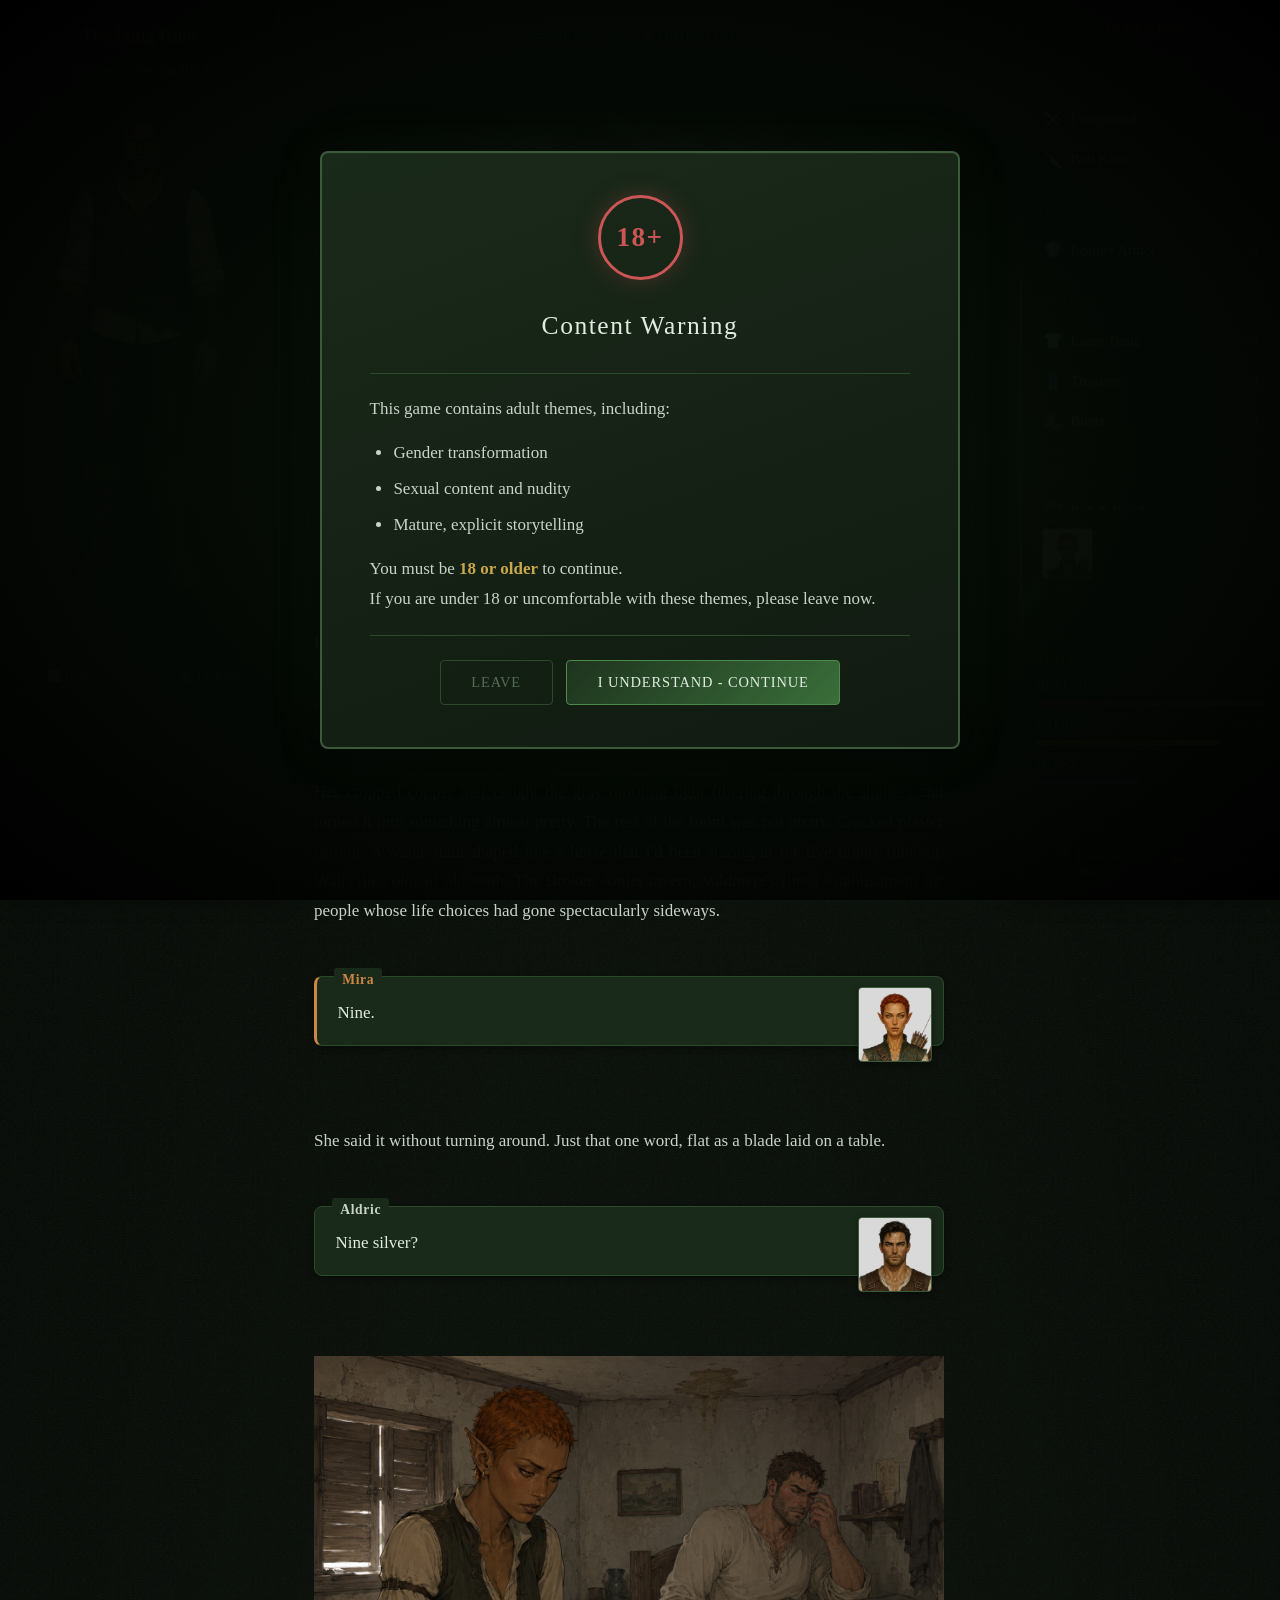
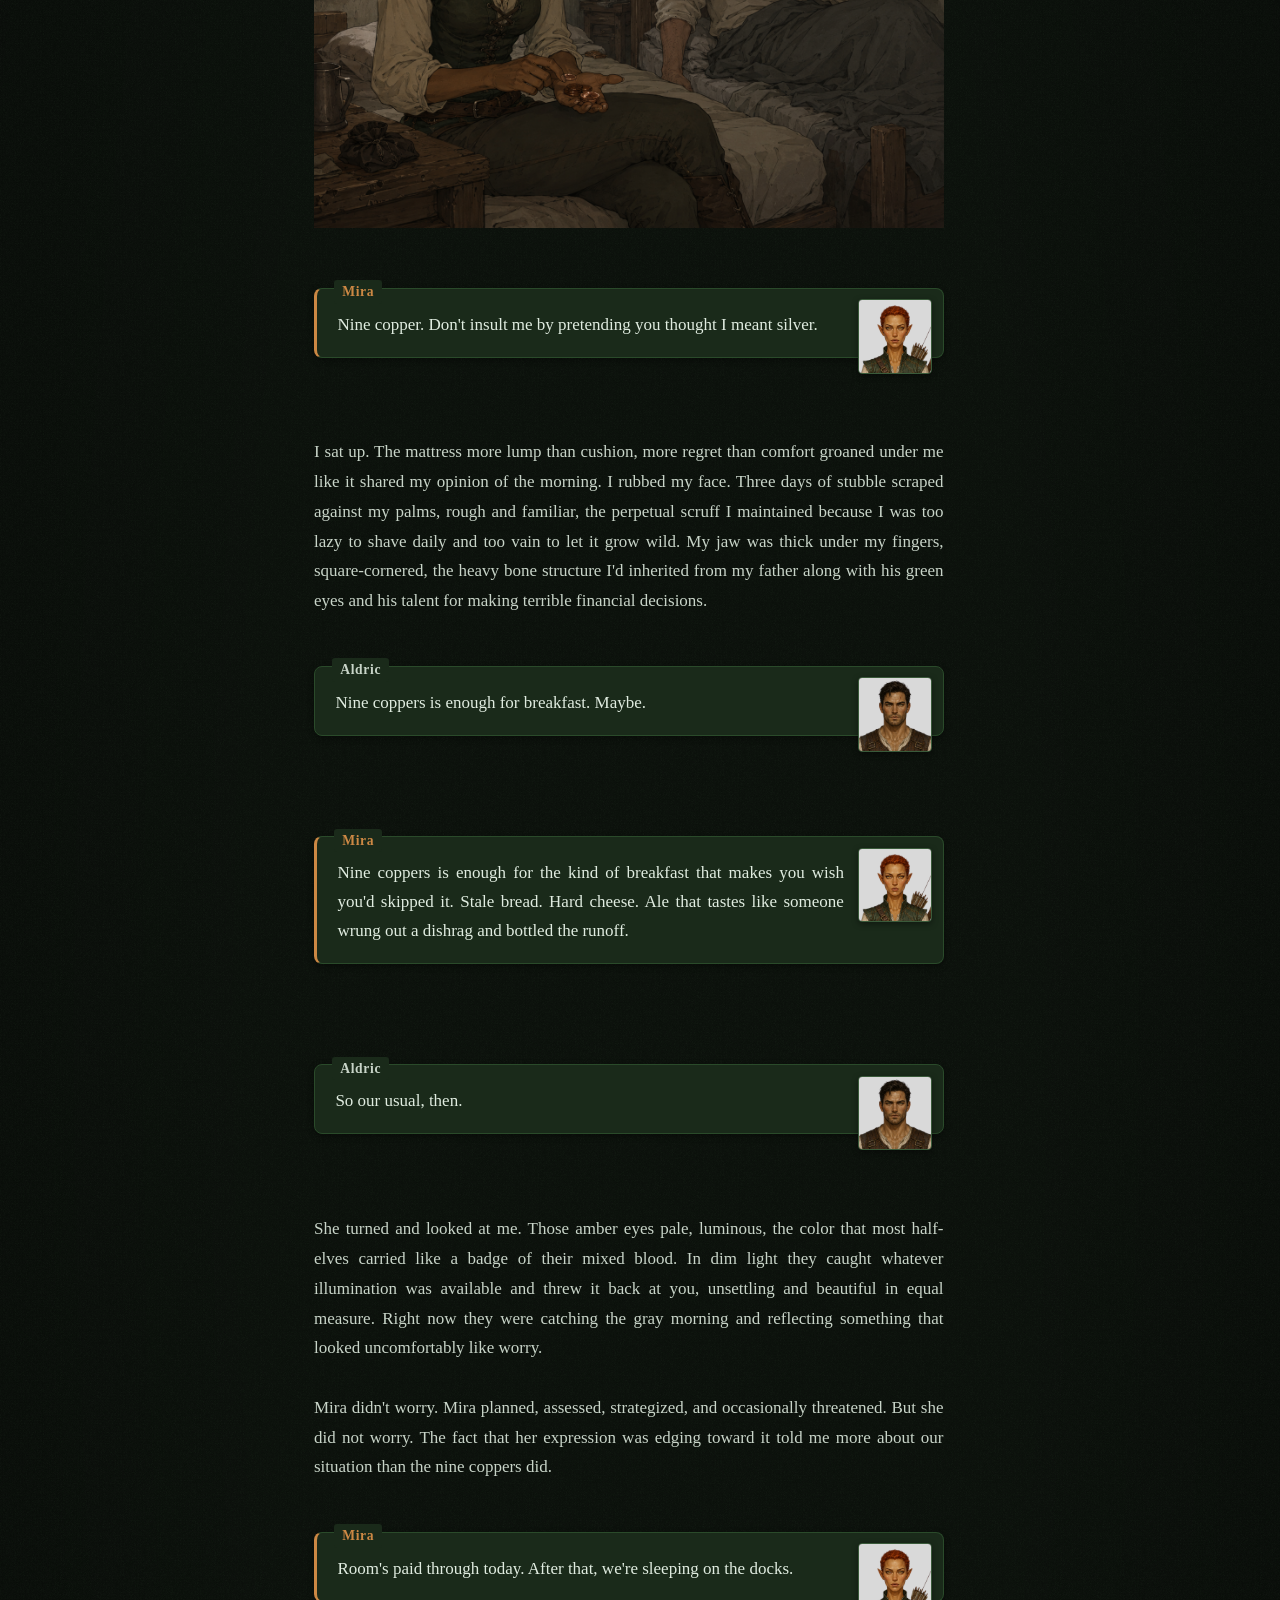
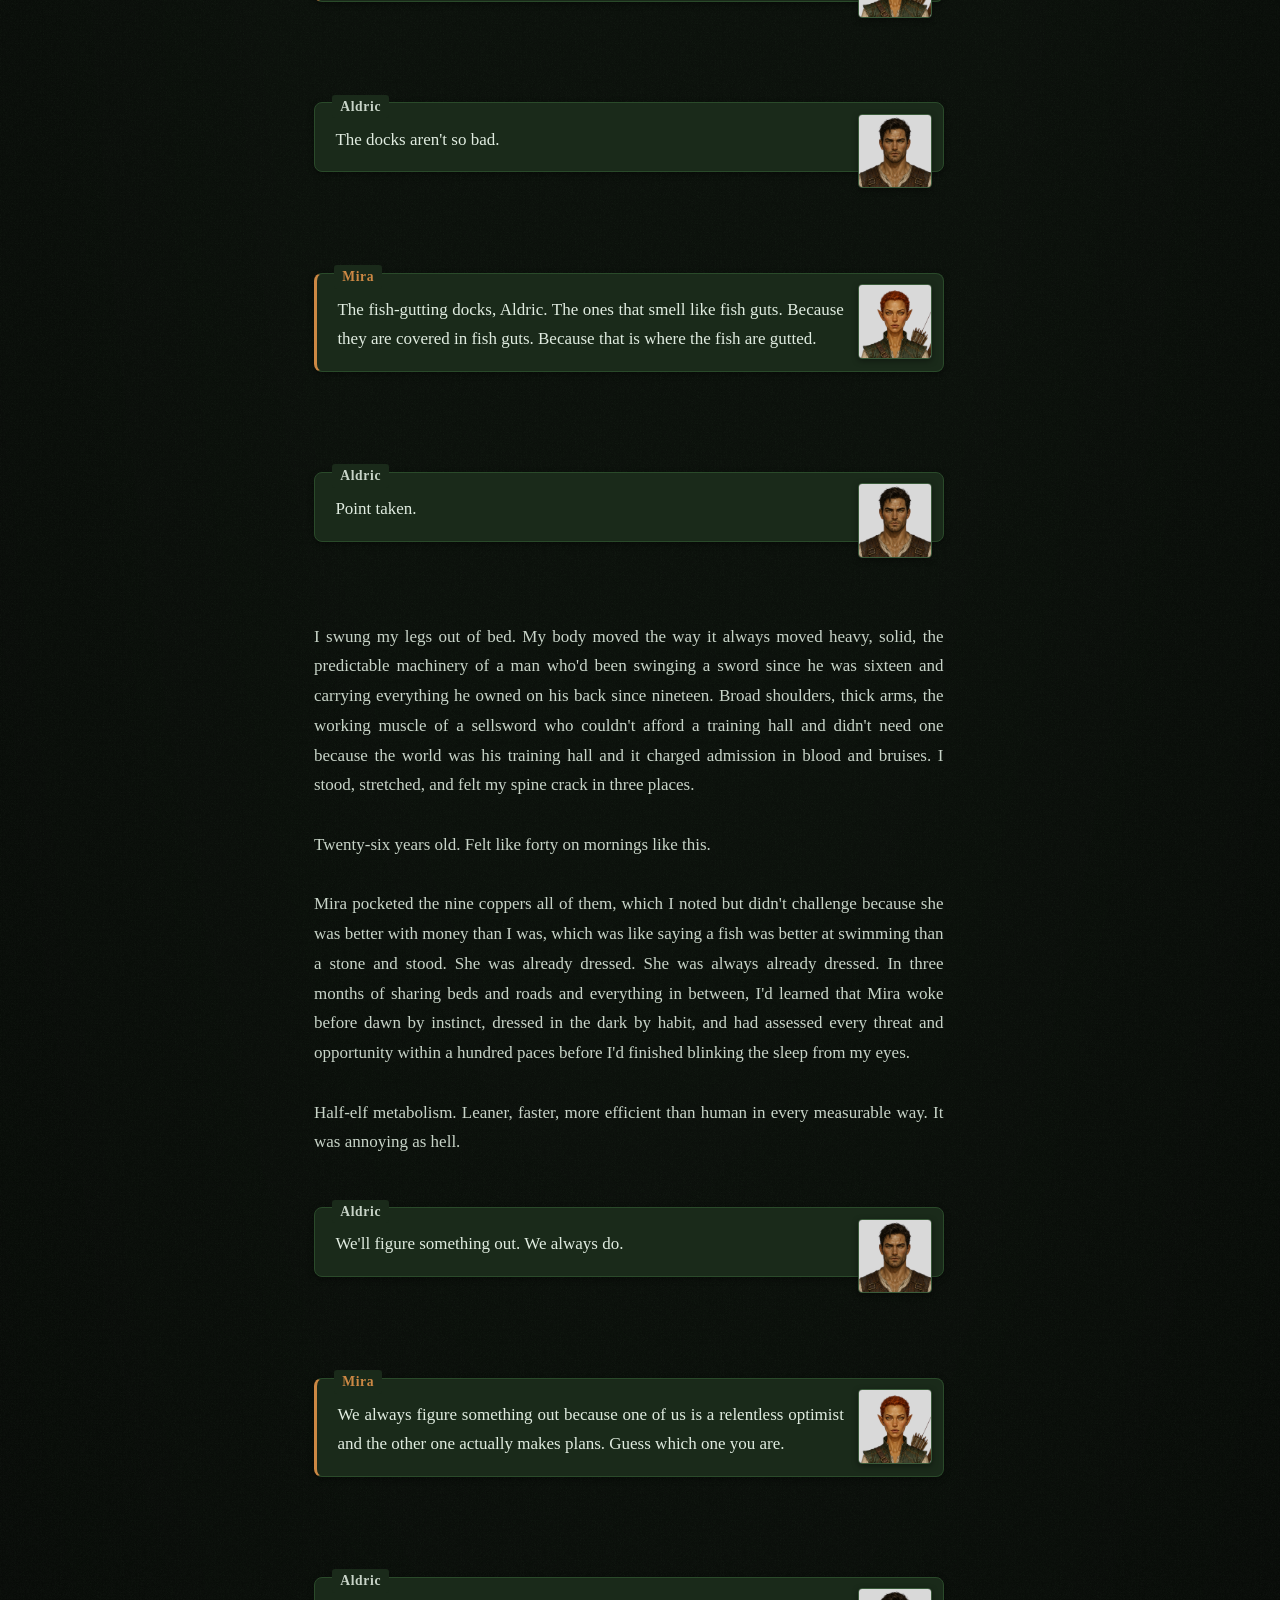
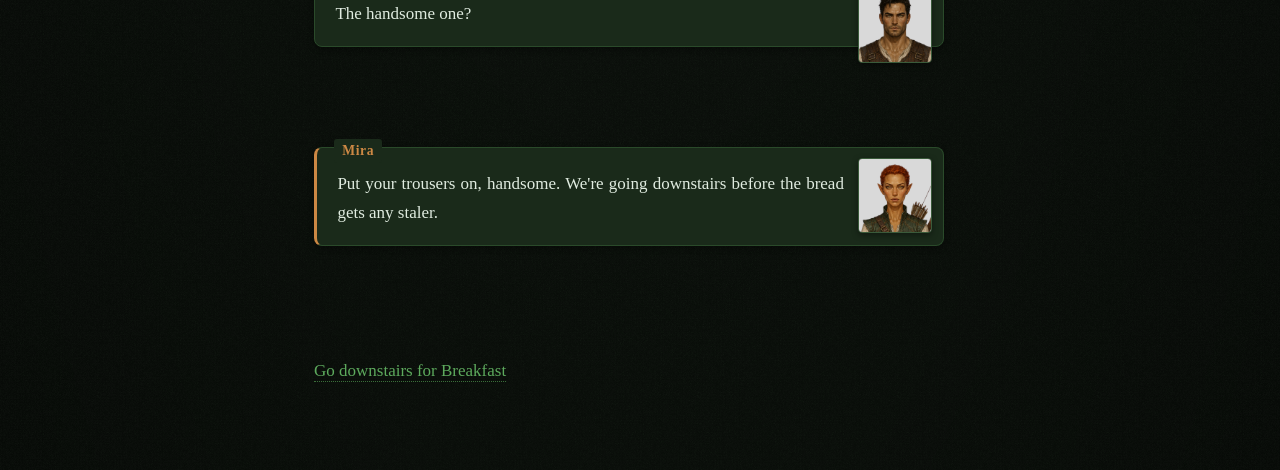
==== commit 1cfc15e0: "Merge branch 'v0.0.2' into v0.0.3" ====
--- a/index.html
+++ b/index.html
@@ -104,7 +104,7 @@
 		<div id="init-lacking"><p>Browser lacks capabilities required to play.</p><p>Upgrade or switch to another browser.</p></div>
 		<div id="init-loading"><div>Loading&hellip;</div></div>
 	</div>
-	<!-- UUID://14B28384-716E-44B0-B2B2-CD047E9AAA18// --><tw-storydata name="The Long Hunt" startnode="58" creator="Tweego" creator-version="2.1.1+81d1d71" ifid="14B28384-716E-44B0-B2B2-CD047E9AAA18" zoom="0.6" format="SugarCube" format-version="2.37.3" options="" hidden><style role="stylesheet" id="twine-user-stylesheet" type="text/twine-css">/* twine-user-stylesheet #1: "map.css" */
+	<!-- UUID://14B28384-716E-44B0-B2B2-CD047E9AAA18// --><tw-storydata name="The Long Hunt" startnode="80" creator="Tweego" creator-version="2.1.1+81d1d71" ifid="14B28384-716E-44B0-B2B2-CD047E9AAA18" zoom="0.6" format="SugarCube" format-version="2.37.3" options="" hidden><style role="stylesheet" id="twine-user-stylesheet" type="text/twine-css">/* twine-user-stylesheet #1: "map.css" */
 /* ==========================================================
    MAP POPUP MODAL STYLING
    ========================================================== */
@@ -3463,7 +3463,7 @@
         left.innerHTML =
           '<div class="sidebar-header">' +
             '<div class="char-name" id="ls-char-name">The Long Hunt</div>' +
-            '<div class="char-title" id="ls-char-title">Chapter 1 - Version 0.0.2</div>' +
+            '<div class="char-title" id="ls-char-title">Chapter 1 - Version 0.0.3</div>' +
           '</div>' +
           '<div class="body-viewer">' +
             '<div class="body-img-wrap">' +
@@ -5816,7 +5816,8 @@
 
 I finished my ale. Went back upstairs. Sat by the window. Flexed my hands on the windowsill and felt every grain of the wood with a clarity that was becoming harder to explain.
 
-[[Mira returns...|day_3_7]]</tw-passagedata><tw-passagedata pid="10" name="day_3_4_b" tags="" position="1225,100" size="100,100">Mira was gone. The room was mine, and the silence was the kind that invites investigation. I sat on the bed. Looked at my hands again. The calluses were definitely thinner   I wasn&#39;t imagining it. The hard ridges I&#39;d built over a decade of swordwork were softening at the edges, the skin underneath smoother and more tender than I&#39;d ever felt it. When I gripped the edge of the bed frame, the wood felt different in my palm   more detailed, more present, as if my hand was learning a new language of texture.
+[[Mira returns...|day_3_7]]</tw-passagedata><tw-passagedata pid="10" name="day_3_4_b" tags="" position="1225,100" size="100,100">&lt;&lt;set $day_3_6_a = true&gt;&gt;
+Mira was gone. The room was mine, and the silence was the kind that invites investigation. I sat on the bed. Looked at my hands again. The calluses were definitely thinner   I wasn&#39;t imagining it. The hard ridges I&#39;d built over a decade of swordwork were softening at the edges, the skin underneath smoother and more tender than I&#39;d ever felt it. When I gripped the edge of the bed frame, the wood felt different in my palm   more detailed, more present, as if my hand was learning a new language of texture.
 
 I stood and walked to the mirror. Checked my jaw again. The smooth spot below the sideburn was still there   a patch of bare skin where stubble should have been. I searched for others. Found one on my chin, slightly to the left of center. The hair around it was thinner than the rest, the three-day growth barely a shadow.
 
@@ -6616,14 +6617,2026 @@
 
 I stepped inside.
 
-The door closed behind us. */</tw-passagedata><tw-passagedata pid="27" name="day_2_1" tags="" position="850,350" size="100,100">&lt;img src=&quot;img/locations/valdmere/broken_antler_room.png&quot; style=&quot;width: 100%; max-width: 768px; margin: 0 auto;&quot; /&gt;
+The door closed behind us. */</tw-passagedata><tw-passagedata pid="27" name="day_4_1" tags="" position="850,350" size="100,100">&lt;&lt;nobr&gt;&gt;
+&lt;&lt;removeobjective &quot;day_3&quot;&gt;&gt;
+/* &lt;&lt;set $barmaid_3 = false&gt;&gt;
+&lt;&lt;addsidequest &quot;barmaids_eye_3&quot; &quot;Tess&#39;s Eye III&quot; &quot;See what Tess notices today&quot;&gt;&gt; */
+&lt;&lt;/nobr&gt;&gt;
+
+I woke before dawn. Not gently   not the slow drift from sleep to consciousness that normal mornings brought. This was a surfacing, fast and desperate, like a drowning man breaking through the surface of black water. My eyes opened and my body was already screaming at me, every nerve ending in every inch of skin firing a message that my brain couldn&#39;t parse into language, only sensation.
+
+Tingling. Everywhere. Not the localized pins-and-needles of a limb gone numb. This was systemic, total, a full-body hum that started somewhere deep under my skin and radiated outward through tissue and muscle and nerve. Like being wrapped in a blanket made of static. Like every cell in my body had been replaced overnight by a slightly different cell and the new ones were introducing themselves to the old ones and the conversation was loud.
+
+/* &lt;img src=&quot;img/scene/day_4/1.png&quot; style=&quot;width: 100%; max-width: 768px; margin: 0 auto;&quot; /&gt; */
+I lay still. Heart hammering. Staring at the ceiling. The water stain shaped like a horse was still there   the one constant in a universe that was becoming increasingly unreliable. The cracks in the plaster. The morning light, not yet arrived, the room still held in the gray predawn light that turned everything to ash and shadow.
+
+Mira was asleep beside me. I could hear her breathing   slow, deep, the half-elf sleep rhythm that was more efficient than human rest, every breath extracting maximum recovery from minimum time. Her back was to me, her cropped copper hair a dark smudge against the pale pillow. One of her hands rested on my hip, fingers curled loosely against the fabric of my smallclothes. A casual touch. Proprietary. The unconscious gesture of a woman who&#39;d claimed territory in her sleep and saw no reason to relinquish it.
+
+I needed the mirror. Carefully   gods, so carefully   I lifted her hand from my hip and slid out from under the blanket. The air hit my skin and the tingling intensified. Not painfully. Differently. The cool morning air against my arms, my chest, my stomach, registered with a vividness that made me catch my breath. Every hair on my forearms was a sensor. Every pore was an antenna. The air wasn&#39;t just cold   it was textured, layered, full of information that my skin was suddenly equipped to receive and had no idea how to process.
+
+I crossed the room. Three steps. The floorboards were cold under my bare feet and each plank had its own temperature, its own grain, its own specific geography that the soles of my feet mapped with cartographic precision. I stood in front of the polished tin that served as our mirror and leaned close.
+
+/* &lt;img src=&quot;img/scene/day_4/2.png&quot; style=&quot;width: 100%; max-width: 768px; margin: 0 auto;&quot; /&gt; */
+The predawn light was thin, gray, unforgiving. The mirror was cheap and warped and showed me an approximation of my face rather than the real thing. But even through the distortion, even in this light, I could see it.
+
+My skin was different. Not subtly different. Not the marginal, debatable softening I&#39;d been tracking for two days, the kind of change you could attribute to imagination or healing compounds or the general unreliability of self-perception. This was visible. Measurable. The weathered, sun-roughened texture of my face   the leathery quality of ten years of outdoor living, the grain of wind and road dust baked into my pores   was simply gone. Replaced by something smoother, cleaner, newer. Like the skin of a man ten years younger. Like the skin of someone who&#39;d never slept rough or sweated under armor or squinted into driving rain on an open road.
+
+I touched my cheek. My fingers met a surface that felt like   I didn&#39;t have a reference. Like the inner wrist, maybe. That soft, protected skin that never sees weather or work. Except this was my cheek. My jaw. The parts of my face that had been tanned leather since I was sixteen and started sleeping in fields.
+
+The stubble was worse. Or better, depending on your perspective. Two days ago, three days of growth had produced the thick, dark shadow I&#39;d worn like a uniform for most of my adult life   the perpetual scruff that women either found rugged or slovenly, depending on the woman. Yesterday, it was patchy. Today, it was barely there. A ghost of growth, thin and pale, concentrated on the chin and upper lip and absent entirely along the jaw. I rubbed my fingers across the bare places and felt nothing. Not shaved-smooth   that had a different texture, the freshly razored feeling that came with a blade. This was skin that had simply stopped growing hair. Smooth like it had never known stubble. Like the follicles had packed their things and left without forwarding their address.
+
+&lt;&lt;dialog &quot;Aldric&quot;&gt;&gt;
+Fuck.
+&lt;&lt;/dialog&gt;&gt;
+
+I pulled my undershirt up. The chest was   I&#39;d known it would be worse. I&#39;d felt it in the tingling, in the way the linen registered against my skin with that new, screaming sensitivity. But knowing and seeing were different countries, and the border between them was a mirror at dawn.
+
+/* &lt;img src=&quot;img/scene/day_4/3.png&quot; style=&quot;width: 100%; max-width: 768px; margin: 0 auto;&quot; /&gt; */
+The chest hair was half gone. Not thinning   departing. The thick dark mat that had covered my pectorals since puberty had been reduced to sparse, fine strands scattered across skin that gleamed in the gray light with a smoothness that looked almost polished. I could see the contours of my pectorals more clearly now   the muscle itself unchanged, still thick, still hard, still the flat slabs I&#39;d built through a decade of swordwork. But the surface had changed. The skin between the muscles, in the valley of my sternum, along the lower edges of the pectorals   it was smooth. Soft. Tender in a way that the word &quot;tender&quot; shouldn&#39;t apply to a grown man&#39;s chest and the nipples.
+
+I looked at them. They looked back with the mute insistence of body parts that had undergone renovation without consulting the owner. Yesterday they&#39;d been puffy   swollen, sensitive, the areolae wider than normal. Today they were unmistakably different. The areolae had expanded further, the edges of the darker skin spreading outward like ink on wet paper, the color deepening from their usual faded pink to something richer, warmer, a rosy hue that caught the light differently. The nipple itself was larger   not dramatically, not visibly to a casual observer, but I could see it. The small, flat disc I&#39;d lived with for twenty-six years had become a small, raised nub, slightly protruding, sitting at the center of the expanded areola like a button on a cushion.
+
+I touched the right one. Just a fingertip. The lightest possible pressure.
+
+The sensation detonated through my chest like a shockwave. Electric   no. More than electric. A jolt that started at the contact point and radiated outward in concentric rings, crashing through my pectorals, my sternum, my stomach, my groin, my spine. Every nerve in my torso fired simultaneously, a cascade of signals that my brain translated into a sensation somewhere between a gasp and a scream   pleasure and alarm so tangled together that I couldn&#39;t separate them, couldn&#39;t tell where one ended and the other began.
+
+My back arched. Involuntarily. My hand jerked away from my chest as if the nipple had burned me, and a sound escaped my lips   a sharp, high-pitched &quot;aah!&quot; that I bit off halfway through, my teeth clamping down on my lower lip with enough force to taste copper.
+
+That sound. That was not my sound. That was not the grunt or groan or quiet inhale that touching my chest had ever produced before. That was a sound from a different register, a different body, a different person.
+
+I pressed my hand flat against my chest. Both hands. Palms covering the nipples, fingers spread across the pectorals, holding the changed flesh down like I could hold it still, like I could keep it from becoming what it was becoming. Under my palms, I could feel it   the warmth of accelerated change, the subtle shift of tissue reorganizing itself beneath the muscle. Not breasts. Not yet. But the ground being prepared. The foundation being laid. The early architecture of something that my hands knew was coming even if my brain refused to name it.
+
+My waist. I moved my hands down, pressing inward on both sides in the gesture that had become my daily inventory   the width check, the measurement of a distance I knew by muscle memory. Belt sits here. Leather wraps here. This is how wide I am.
+
+The distance was smaller. Not by a fraction this time. Not by a coin&#39;s width or a finger&#39;s span. By an inch, maybe more, the narrowing visible even through the undershirt when I looked down at myself. My waist had cinched inward overnight like a corset tightening in slow motion, the muscles of my obliques pulling closer together, the natural taper of a male torso deepening into something more pronounced, more dramatic, a curvature that I could feel under my fingertips and could see in the mirror&#39;s warped reflection.
+
+I yanked the undershirt down. Pushed my smallclothes lower on my hips   my hips, which ached with that deep bone-throb I&#39;d first noticed two days ago, worse now, a grinding awareness of skeletal change happening beneath the skin. I pressed my fingertips against the hip bones and  
+
+Wider. Wider by enough that I could feel the difference in the way my smallclothes sat, the waistband that used to ride comfortably now pinching at the sides where the bones had pushed outward. Not dramatically. Not visibly through clothing. But I could feel it. My hands could map the new geography, and the geography was wrong, was changing, was reshaping the framework of my body from the inside out.
+
+&lt;&lt;dialog &quot;Aldric&quot;&gt;&gt;
+What the fuck is happening to me.
+&lt;&lt;/dialog&gt;&gt;
+
+I said it to the mirror. To the horse-shaped water stain. To whatever god or alchemist or witch was doing this. My voice was   fine. Still mine. Deep, rough, the baritone I&#39;d owned since my voice broke at fourteen. No change there. Not yet. But everything else.
+
+[[Show Mira|day_4_2]]
+[[Check below|day_4_1b]]</tw-passagedata><tw-passagedata pid="28" name="day_4_1b" tags="" position="975,350" size="100,100">I didn&#39;t want to check. The way you don&#39;t want to look at a wound, not because you can&#39;t handle the sight of blood but because looking makes it real, gives it permission to exist, transforms it from a sensation you can ignore into a fact you have to confront.
+
+I looked. I pushed my smallclothes down past my hips   the hips that were wider than yesterday, the hipbones that jutted at an angle my hands didn&#39;t recognize   and looked down at myself.
+
+My cock was the same. That was the first thing I checked and the first relief I felt, a wash of cold gratitude that hit my chest and made my breath shudder. Same length, same girth, the familiar weight of it hanging between my thighs, the foreskin loose in its resting state, the shaft and head unchanged. I cupped myself   the gesture automatic, the way every man touches himself when checking that everything&#39;s still where it should be   and the feel of it was the same. Heavy. Warm. Present.
+
+But the territory around it was shifting. The coarse dark pubic hair was thinner. Not gone   still there, still recognizably mine   but finer, the individual strands less wiry, the overall density reduced. The skin of my inner thighs was softer, the rough texture smoothing out the same way my face and chest had smoothed, and when my fingers brushed the crease of my groin   the fold where thigh met pelvis   the sensitivity was startling. A zing of sensation, almost ticklish, almost erotic, that ran from the crease up into my lower belly and made my breath catch.
+
+My thighs themselves were   I turned to the side in the mirror. Still muscular. Still the thick, powerful legs of a man who walked for a living and fought on his feet. But the shape was different. Marginally. The muscle sat differently on the bone, the quadriceps less bulging, the outer line smoother and there was   I pressed my hand against the outer thigh   softness. A thin layer of something between the skin and the muscle that hadn&#39;t been there before. Not fat, exactly. Cushioning. Padding. The earliest deposit of a redistribution that my body was executing without my consent.
+
+My balls. I cupped them again, deliberately this time, feeling for changes. They were   the same. I thought. The scrotum was maybe smoother, the skin there following the same softening trend as everywhere else, but the testicles inside felt unchanged. Present. Accounted for. Still doing whatever testicles did when they weren&#39;t actively trying to ruin your life.
+
+I pulled my smallclothes back up. My hands were shaking. Not badly   a fine tremor, the vibration of adrenaline and fear running through muscle that wasn&#39;t sure whether to fight or run and couldn&#39;t do either because the enemy was inside the walls.
+
+I looked at my forearms. The hair there had been &quot;thinner&quot; yesterday. Today it was   retreating. Visibly, noticeably retreating. The dark forest of arm hair that I&#39;d had since adolescence had been replaced by fine, sparse growth that lay flat against skin that gleamed with new smoothness. I could see the veins more clearly now, the blue-green tracery of blood vessels visible through skin that had lost its roughness and its camouflage simultaneously.
+
+My hands. I turned them over. The calluses   the thick ridges of keratin that ten years of swordwork had deposited on my palms, the hard currency of my profession, the evidence that my hands knew how to do one thing well   were thinning. Visibly. The edges softer, the ridges lower, the rough protective layer that stood between my skin and the world being sanded down by whatever alchemical engine was running inside me. I pressed my palm against the rough wood of the windowsill and the texture screamed at me   vivid, amplified, every splinter and grain rendered in high definition by nerve endings that had been turned up to frequencies I&#39;d never registered before.
+
+The scar through my left eyebrow. I touched it. Still there. The thin diagonal line from a knife fight at twenty-one, raised and pale and exactly where it had always been. The one constant. The anchor in a body that was setting sail without consulting its captain.
+
+I leaned close to the mirror. Looked into my own eyes. Green. Deep-set. Hooded lids. The same eyes that had stared back at me from every reflection since I was old enough to care about reflections. The same eyes. Still mine. Everything else   increasingly negotiable.
+
+[[Show Mira|day_4_2]]</tw-passagedata><tw-passagedata pid="29" name="day_4_2" tags="" position="1100,350" size="100,100">&lt;&lt;dialog &quot;Mira&quot;&gt;&gt;
+Why are you standing at the mirror at this hour?
+&lt;&lt;/dialog&gt;&gt;
+
+She was awake. Of course she was. The soldier&#39;s wake   asleep to alert in the space between breaths, eyes open and focused before the lids had finished rising. She was sitting up in bed, the blanket pooled around her waist, her linen undershirt rumpled from sleep. Those amber eyes caught the predawn gray and reflected it back at me like a cat&#39;s.
+
+&lt;&lt;dialog &quot;Aldric&quot;&gt;&gt;
+Come here.
+&lt;&lt;/dialog&gt;&gt;
+
+&lt;&lt;dialog &quot;Mira&quot;&gt;&gt;
+What is it?
+&lt;&lt;/dialog&gt;&gt;
+
+&lt;&lt;dialog &quot;Aldric&quot;&gt;&gt;
+Just   come here. I need you to look at something.
+&lt;&lt;/dialog&gt;&gt;
+
+She got out of bed. Crossed the room. Bare feet on cold floorboards, her stride short and economical, the way she moved when she hadn&#39;t fully committed to being vertical yet. She stopped in front of me and looked up   and something shifted in her expression. Not surprise   Mira processed surprise too fast for it to register on her face. But a recalculation. A reassessment. The particular narrowing of her amber eyes that meant the data she was receiving didn&#39;t match the model she&#39;d been running.
+
+&lt;&lt;dialog &quot;Mira&quot;&gt;&gt;
+Your face.
+&lt;&lt;/dialog&gt;&gt;
+
+&lt;&lt;dialog &quot;Aldric&quot;&gt;&gt;
+I know.
+&lt;&lt;/dialog&gt;&gt;
+
+&lt;&lt;dialog &quot;Mira&quot;&gt;&gt;
+The stubble&#39;s almost gone and your skin is   Aldric, you look like you&#39;ve been living at a bathhouse. Your pores are  
+&lt;&lt;/dialog&gt;&gt;
+
+&lt;&lt;dialog &quot;Aldric&quot;&gt;&gt;
+I know. Look at this.
+&lt;&lt;/dialog&gt;&gt;
+
+I pulled up my undershirt. Held it bunched under my chin, baring my chest in the thin gray light. Mira&#39;s eyes dropped to my torso and stayed there and for the first time in three months of traveling with a woman who treated emotional reactions as classified information, I saw her composure crack.
+
+/* &lt;img src=&quot;img/scene/day_4/4.png&quot; style=&quot;width: 100%; max-width: 768px; margin: 0 auto;&quot; /&gt; */
+Her lips parted. Her brows drew together. One hand came up   involuntary, the reaching gesture of someone who needs to touch something to confirm it&#39;s real   and her fingertips pressed against my left pectoral, against the smooth, near-hairless skin that had been a dark-furred slab of muscle two days ago.
+
+&lt;&lt;dialog &quot;Mira&quot;&gt;&gt;
+Where&#39;s the   the hair is  
+&lt;&lt;/dialog&gt;&gt;
+
+&lt;&lt;dialog &quot;Aldric&quot;&gt;&gt;
+Gone. Mostly and the nipples  
+&lt;&lt;/dialog&gt;&gt;
+
+Her fingers found the left nipple before I finished the sentence. She wasn&#39;t trying to be erotic   it was clinical, investigative, the same way she&#39;d probe a wound or test the tension of a bowstring. Her fingertip pressed against the swollen areola and I  
+
+&lt;&lt;dialog &quot;Aldric&quot;&gt;&gt;
+Nnh   fuck   don&#39;t  
+&lt;&lt;/dialog&gt;&gt;
+
+My voice broke. Not cracked   broke. The word &quot;don&#39;t&quot; started in my normal baritone and ended somewhere higher, somewhere breathier, a register I hadn&#39;t used since puberty. I flinched away from her touch, my hand clamping over the nipple, and the sound that had come out of me hung in the air between us like a struck note. Mira stared at me.
+
+&lt;&lt;dialog &quot;Mira&quot;&gt;&gt;
+That sound you just made.
+&lt;&lt;/dialog&gt;&gt;
+
+&lt;&lt;dialog &quot;Aldric&quot;&gt;&gt;
+Don&#39;t.
+&lt;&lt;/dialog&gt;&gt;
+
+&lt;&lt;dialog &quot;Mira&quot;&gt;&gt;
+Aldric, that was  
+&lt;&lt;/dialog&gt;&gt;
+
+&lt;&lt;dialog &quot;Aldric&quot;&gt;&gt;
+I said don&#39;t.
+&lt;&lt;/dialog&gt;&gt;
+
+She withdrew her hand. Set it at her side. Her face did the thing it did when she was processing multiple streams of information simultaneously   the slight tilt of her head, the micro-movements of her eyes tracking invisible data points, the jaw tightening by fractions as each piece of evidence was weighed and categorized and filed.
+
+&lt;&lt;dialog &quot;Mira&quot;&gt;&gt;
+How long have you been standing here?
+&lt;&lt;/dialog&gt;&gt;
+
+&lt;&lt;dialog &quot;Aldric&quot;&gt;&gt;
+Long enough. The skin, the hair, the nipples   it&#39;s all accelerating. Yesterday was subtle. Today is   this and my waist is narrower. I measured with my hands. An inch at least and my hips are wider. The bones are moving, Mira. I can feel them.
+&lt;&lt;/dialog&gt;&gt;
+
+&lt;&lt;dialog &quot;Mira&quot;&gt;&gt;
+Show me.
+&lt;&lt;/dialog&gt;&gt;
+
+I turned sideways. Let her see the profile   the taper of my waist, the slight flare at the hip that hadn&#39;t been there three days ago. I pressed my hands against my sides, framing the changes, and watched her eyes track the silhouette.
+
+She was quiet for a long time. Long enough that the predawn gray began to shift toward something warmer, the first suggestion of dawn lightening the horizon through the shuttered window.
+
+&lt;&lt;dialog &quot;Mira&quot;&gt;&gt;
+The healer. Ysolde. We need to see her. Now.
+&lt;&lt;/dialog&gt;&gt;
+
+&lt;&lt;dialog &quot;Aldric&quot;&gt;&gt;
+That&#39;s where you took me. That&#39;s where this started. This is your fault.
+&lt;&lt;/dialog&gt;&gt;
+
+The words came out harder than I intended. Hotter. A blade edge of anger that I hadn&#39;t felt building until it was already swinging.
+
+&lt;&lt;dialog &quot;Mira&quot;&gt;&gt;
+My fault?
+&lt;&lt;/dialog&gt;&gt;
+
+&lt;&lt;dialog &quot;Aldric&quot;&gt;&gt;
+You dragged me to that cistern witch. I drank her vial because you  
+&lt;&lt;/dialog&gt;&gt;
+
+&lt;&lt;dialog &quot;Mira&quot;&gt;&gt;
+Because I was trying to save your leg. Because you had a piece of rotten timber buried in your calf muscle and an infection setting in that would have killed the leg and maybe you. I took you to the only healer available at midnight who wouldn&#39;t charge a fortune we didn&#39;t have, and I would do it again. I would do it a hundred times.
+&lt;&lt;/dialog&gt;&gt;
+
+Her voice was steel. Not raised   Mira didn&#39;t raise her voice when she was angry. She lowered it. Compressed it. Made each word a precision instrument delivered with the same lethal accuracy she gave to arrows.
+
+&lt;&lt;dialog &quot;Aldric&quot;&gt;&gt;
+Now my chest hair is falling out and my nipples are  
+&lt;&lt;/dialog&gt;&gt;
+
+&lt;&lt;dialog &quot;Mira&quot;&gt;&gt;
+Now your leg works. Your ankle holds weight. The wound that was going septic two nights ago has healed in a way that would take a temple full of priests a week to accomplish. Whatever that compound is doing to your body, it started by saving your life. Don&#39;t forget that when you&#39;re busy blaming me for the side effects.
+&lt;&lt;/dialog&gt;&gt;
+
+&lt;&lt;dialog &quot;Aldric&quot;&gt;&gt;
+Side effects? Mira, look at me. Look at my chest. Does this look like a side effect?
+&lt;&lt;/dialog&gt;&gt;
+
+&lt;&lt;dialog &quot;Mira&quot;&gt;&gt;
+It looks like something we don&#39;t understand yet and standing in this room arguing about whose fault it is doesn&#39;t get us closer to understanding it. Ysolde has answers. We go to Ysolde. We get answers. We fix this.
+&lt;&lt;/dialog&gt;&gt;
+
+&lt;&lt;dialog &quot;Aldric&quot;&gt;&gt;
+If she can&#39;t fix it?
+&lt;&lt;/dialog&gt;&gt;
+
+&lt;&lt;dialog &quot;Mira&quot;&gt;&gt;
+Then we find someone who can. But we don&#39;t know that yet. What we know is that your body is doing something unexpected and the person who started it is twelve minutes away. Put your clothes on.
+&lt;&lt;/dialog&gt;&gt;
+
+She turned away. Started dressing   vest, belt, bow, the systematic donning of her professional identity that she performed with the same mechanical efficiency whether the job ahead was clearing goblins or confronting witches. Each piece of gear locked into place with the soft clicks and buckle-sounds of a woman arming herself for battle.
+
+I got dressed. The tunic was   different. The wool settled against my chest and the fabric found the nipples and the sensation was a sustained, low-level assault that made my breath come shallow and my teeth set. Every fiber was a conversation with nerve endings that had been rewired overnight, and the conversation was loud and confusing and I couldn&#39;t turn the volume down.
+
+My belt buckled at the same notch but the fit was wrong. Looser at the waist, tighter at the hips, the leather sitting at an angle it had never sat before. My trousers   fine through the legs, but pulling at the hips in a way that was new, the side seams straining slightly against bone that was wider than the fabric had been cut to accommodate.
+
+I looked at myself in the mirror one more time. Clothed, the changes were   manageable. Barely visible. The stubble situation was the most obvious   anyone who knew what my jaw normally looked like would notice the patchy, thin growth that was more absence than presence. But the rest? The smoother skin could be attributed to a good wash. The slightly different silhouette was hidden by the loose cut of the tunic. The belt rode a little oddly but nobody examined another man&#39;s belt with forensic attention. Nobody was going to notice. Not today. Not yet.
+&lt;&lt;set $day_4_3 = false&gt;&gt;
+&lt;&lt;addobjective &quot;day_4&quot; &quot;Go to the Cistern District and find Ysolde&quot;&gt;&gt;
+&lt;&lt;link &quot;Go to the Cistern District and find Ysolde&quot;&gt;&gt;
+    &lt;&lt;regionmap &quot;valdmere&quot;&gt;&gt;
+&lt;&lt;/link&gt;&gt;</tw-passagedata><tw-passagedata pid="30" name="day_4_3" tags="" position="1225,350" size="100,100">&lt;&lt;set $day_4_3 = true&gt;&gt;
+The Undercity at dawn was becoming familiar, which was not a state of affairs I&#39;d ever anticipated or desired. Two visits in three days to the cistern district   the dampest, deepest, most questionable corner of Valdmere&#39;s most questionable quarter   and I was starting to recognize landmarks. The chandler&#39;s shutters with the broken hinge. The mystery fermentation building that smelled like someone was distilling regret. The particular shade of mold on the stone walls that started about twenty paces from Ysolde&#39;s door and deepened as you approached, as if the stone itself was reacting to whatever alchemical work happened inside.
+
+/* &lt;img src=&quot;img/scene/day_4/5.png&quot; style=&quot;width: 100%; max-width: 768px; margin: 0 auto;&quot; /&gt; */
+My skin prickled the entire walk down. Every gust of damp air through the narrow Undercity alleys hit me like a caress   not painful, but intensely present. The rough wool of my tunic against my chest was a sustained conversation that I couldn&#39;t mute, the fabric talking to nipples that were determined to listen to everything. I caught myself hunching   arms crossed, shoulders rounded, the defensive posture of a man protecting something he didn&#39;t want to name.
+
+Mira walked beside me in silence. She&#39;d said nothing since we left the Broken Antler. Not angry silence   working silence. The quiet of a woman running scenarios, calculating approaches, preparing arguments for a conversation that hadn&#39;t happened yet. Her amber eyes were forward, her stride purposeful, and her hand rested on the pommel of the cheese-smelling short sword, not because she expected combat but because touching her weapon was how Mira self-soothed, the way another person might wring their hands or bite their nails.
+
+We reached the door. The same unremarkable wooden door in the same stone wall. I knocked. Three, then two, then one. The pattern had become automatic. Muscle memory forming around a ritual I hadn&#39;t asked to learn.
+
+Silence. I knocked again. Harder. The wood rattled in its frame. More silence. No footsteps. No bolt drawing back. No chain rattling. No clinking of tiny glass vials on a slender wrist.
+
+&lt;&lt;dialog &quot;Mira&quot;&gt;&gt;
+She&#39;s not coming.
+&lt;&lt;/dialog&gt;&gt;
+
+&lt;&lt;dialog &quot;Aldric&quot;&gt;&gt;
+She was here yesterday morning. She opened the door. She said &quot;faster than I expected&quot; and let us in and then  
+&lt;&lt;/dialog&gt;&gt;
+
+&lt;&lt;dialog &quot;Mira&quot;&gt;&gt;
+Then we entered and she examined you and she was very interested in the changes and she asked questions that felt like she already knew the answers and then she told us to come back tomorrow. Which is now and she&#39;s not here.
+&lt;&lt;/dialog&gt;&gt;
+
+&lt;&lt;dialog &quot;Aldric&quot;&gt;&gt;
+She has to be here.
+&lt;&lt;/dialog&gt;&gt;
+
+&lt;&lt;dialog &quot;Mira&quot;&gt;&gt;
+Try the door.
+&lt;&lt;/dialog&gt;&gt;
+&lt;&lt;addobjective &quot;day_4&quot; &quot;Open the door to Ysolde&#39;s laboratory&quot;&gt;&gt;
+&lt;&lt;set $day_4_3a = false&gt;&gt;
+&lt;&lt;link &quot;Open the door&quot;&gt;&gt;
+    &lt;&lt;goto &quot;CisternDistrict&quot;&gt;&gt;
+&lt;&lt;/link&gt;&gt;</tw-passagedata><tw-passagedata pid="31" name="day_4_3a" tags="" position="100,475" size="100,100">&lt;&lt;set $day_4_3a = true&gt;&gt;
+I tried the handle. Unlocked. The door swung inward on quiet hinges, revealing Nothing. The room was the same   stone walls, low ceiling, the sound of water running somewhere beneath the floor. The shelves were there. The heavy wooden table. The oil lamps, cold and dark. The smell of herbs and clean chemicals.
+/* &lt;img src=&quot;img/scene/day_4/6.png&quot; style=&quot;width: 100%; max-width: 768px; margin: 0 auto;&quot; /&gt; */
+But it was half-empty. Bottles missing from the shelves, gaps in the neat rows like missing teeth. The surgical instruments   the forceps, the needles, the small bone saw   gone. The white cloth from the smaller table   gone. The leather apron on the hook by the door   gone.
+
+She&#39;d packed. Deliberately, selectively. Not a hasty departure   a planned one. The remaining bottles on the shelves were organized, the labels facing outward, as if arranged for someone who&#39;d need to find things after she left. A pot of the wound salve sat on the table with a strip of cloth wrapped around it, a deliberate leaving-behind and beside the salve, a note.
+
+&lt;&lt;dialog &quot;Mira&quot;&gt;&gt;
+Don&#39;t touch it.
+&lt;&lt;/dialog&gt;&gt;
+
+&lt;&lt;dialog &quot;Aldric&quot;&gt;&gt;
+It&#39;s a piece of parchment, not a trap.
+&lt;&lt;/dialog&gt;&gt;
+
+&lt;&lt;dialog &quot;Mira&quot;&gt;&gt;
+In a witch&#39;s abandoned laboratory, everything is potentially a trap. Including parchment.
+&lt;&lt;/dialog&gt;&gt;
+
+I picked up the note. It did not explode, dissolve, or transform me into anything more than I was already being transformed into. Small victories.
+
+The handwriting was precise, measured, each letter formed with the care of a woman who treated communication as a craft:
+
+The process has begun and will continue regardless of intervention. It is not poison. It is not disease. It is change, and change completes itself on its own schedule.
+
+My apprentice will remain for those who need ongoing care. Her name is Nella. She will be here by mid-morning.
+
+I am sorry that I cannot be here to guide this in person. Circumstances require my departure. What I can tell you: the compound requires thirty days to complete its cycle. On the thirty-first day, the process will have stabilized entirely.
+
+There is a way to reverse the effects. At any stage. I possess the counter-formula. When you are ready   if you are ready   come find me.
+
+The road northeast. Thornfield Priory, five days. Blackthorn Market, seven days. I will be at one or the other.
+
+Y.
+
+I read it twice. Three times. Each time, the words rearranged themselves into a different kind of horror.
+
+&lt;&lt;dialog &quot;Aldric&quot;&gt;&gt;
+She knew.
+&lt;&lt;/dialog&gt;&gt;
+
+&lt;&lt;dialog &quot;Mira&quot;&gt;&gt;
+What does it say?
+&lt;&lt;/dialog&gt;&gt;
+
+I handed her the note. Watched her eyes scan it   fast, then slow, then fast again, the triple-pass reading strategy she used on contracts and threat assessments.
+
+Her jaw tightened. The amber eyes went flat. She folded the note with precise, controlled movements and put it in her vest pocket.
+
+&lt;&lt;dialog &quot;Mira&quot;&gt;&gt;
+She knew what the compound would do when she gave it to you. She gave it to you anyway and then she left before we could confront her about it.
+&lt;&lt;/dialog&gt;&gt;
+
+&lt;&lt;dialog &quot;Aldric&quot;&gt;&gt;
+The process. She called it &quot;the process.&quot; Like it&#39;s a recipe. Like I&#39;m something she&#39;s cooking.
+&lt;&lt;/dialog&gt;&gt;
+
+&lt;&lt;dialog &quot;Mira&quot;&gt;&gt;
+Thirty days. She said thirty days.
+&lt;&lt;/dialog&gt;&gt;
+
+&lt;&lt;dialog &quot;Aldric&quot;&gt;&gt;
+I know what she said.
+&lt;&lt;/dialog&gt;&gt;
+
+&lt;&lt;dialog &quot;Mira&quot;&gt;&gt;
+Thirty days until it &quot;stabilizes entirely.&quot; Aldric   what does that mean? Stabilizes into what?
+&lt;&lt;/dialog&gt;&gt;
+
+I looked at the half-empty shelves. The missing instruments. The cold oil lamps. The careful, organized departure of a woman who&#39;d planted a seed and left before the harvest.
+
+&lt;&lt;dialog &quot;Aldric&quot;&gt;&gt;
+She said there&#39;s an apprentice. Nella. Mid-morning.
+&lt;&lt;/dialog&gt;&gt;
+
+&lt;&lt;dialog &quot;Mira&quot;&gt;&gt;
+We wait.
+&lt;&lt;/dialog&gt;&gt;
+
+&lt;&lt;dialog &quot;Aldric&quot;&gt;&gt;
+We wait.
+&lt;&lt;/dialog&gt;&gt;
+
+&lt;&lt;addobjective &quot;day_4&quot; &quot;Wait for Nella, Ysolde&#39;s apprentice&quot;&gt;&gt;
+[[Wait for the apprentice|day_4_4]]</tw-passagedata><tw-passagedata pid="32" name="day_4_4" tags="" position="225,475" size="100,100">We waited. The cellar was cold without the oil lamps lit. Mira found a tinderbox on a shelf and lit two of them, the warm amber glow pushing back the underground dark and filling the room with the smell of burning oil and the faint, lingering scent of Ysolde&#39;s herbs   lavender, sage, something sharper. The smell of the woman who&#39;d done this to me, embedded in the stone walls like a ghost.
+
+I sat on the heavy wooden table. The same table she&#39;d laid me on three nights ago when she&#39;d extracted eight splinters from my calf and stitched the wound and poured clear liquid that burned and amber liquid that numbed and then handed me a small vial of green-black liquid that moved like something alive and said drink this and I had. Because Mira told me to. Because I was in pain. Because I trusted a woman I didn&#39;t know in a cellar I&#39;d never been to, and the trust had cost me my body.
+
+&lt;&lt;dialog &quot;Mira&quot;&gt;&gt;
+Stop spiraling.
+&lt;&lt;/dialog&gt;&gt;
+
+&lt;&lt;dialog &quot;Aldric&quot;&gt;&gt;
+I&#39;m not spiraling.
+&lt;&lt;/dialog&gt;&gt;
+
+&lt;&lt;dialog &quot;Mira&quot;&gt;&gt;
+You&#39;re sitting on a table staring at a wall with an expression that suggests the wall just insulted your mother. That&#39;s the opening act of a spiral. I&#39;ve seen it before. In Thornwall, after the rat job, when you spent forty minutes sitting on a fence post convinced that the universe was personally victimizing you.
+&lt;&lt;/dialog&gt;&gt;
+
+&lt;&lt;dialog &quot;Aldric&quot;&gt;&gt;
+The universe was personally victimizing me. A rat the size of a terrier bit me in the thigh.
+&lt;&lt;/dialog&gt;&gt;
+
+&lt;&lt;dialog &quot;Mira&quot;&gt;&gt;
+You survived. As you will survive this. Whatever this is.
+&lt;&lt;/dialog&gt;&gt;
+
+&lt;&lt;dialog &quot;Aldric&quot;&gt;&gt;
+My chest hair is falling out, Mira.
+&lt;&lt;/dialog&gt;&gt;
+
+&lt;&lt;dialog &quot;Mira&quot;&gt;&gt;
+Yes.
+&lt;&lt;/dialog&gt;&gt;
+
+&lt;&lt;dialog &quot;Aldric&quot;&gt;&gt;
+My nipples are   they&#39;re   if you touch them, I make sounds that  
+&lt;&lt;/dialog&gt;&gt;
+
+&lt;&lt;dialog &quot;Mira&quot;&gt;&gt;
+Yes.
+&lt;&lt;/dialog&gt;&gt;
+
+&lt;&lt;dialog &quot;Aldric&quot;&gt;&gt;
+My waist is shrinking and my hips are widening and my skin feels like  
+&lt;&lt;/dialog&gt;&gt;
+
+&lt;&lt;dialog &quot;Mira&quot;&gt;&gt;
+Yes. All of those things are true. All of those things are happening and none of those things are going to be solved by you sitting on a table and itemizing them at me. We need information. The apprentice has information. We wait for the apprentice. That&#39;s the plan. Plans are what we do instead of panic.
+&lt;&lt;/dialog&gt;&gt;
+
+She picked up the pot of wound salve Ysolde had left. Opened it. Sniffed it   cautiously, the way you&#39;d sniff something left by a person you no longer trusted. Her nose wrinkled.
+
+&lt;&lt;dialog &quot;Mira&quot;&gt;&gt;
+Standard wound salve. Comfrey, beeswax, calendula. Nothing suspicious. She left this for us deliberately   the only compound in the room I can fully identify. Whatever else she took with her, she left the one thing that&#39;s just medicine.
+&lt;&lt;/dialog&gt;&gt;
+
+&lt;&lt;dialog &quot;Aldric&quot;&gt;&gt;
+Generous of her. After she poisoned me.
+&lt;&lt;/dialog&gt;&gt;
+
+&lt;&lt;dialog &quot;Mira&quot;&gt;&gt;
+We don&#39;t know it&#39;s poison.
+&lt;&lt;/dialog&gt;&gt;
+
+&lt;&lt;dialog &quot;Aldric&quot;&gt;&gt;
+What would you call it?
+&lt;&lt;/dialog&gt;&gt;
+
+&lt;&lt;dialog &quot;Mira&quot;&gt;&gt;
+I&#39;d call it something I don&#39;t have a word for yet. Poison kills you. Whatever this is   it&#39;s changing you. Those are different verbs.
+&lt;&lt;/dialog&gt;&gt;
+
+&lt;&lt;dialog &quot;Aldric&quot;&gt;&gt;
+Comforting distinction.
+&lt;&lt;/dialog&gt;&gt;
+
+&lt;&lt;dialog &quot;Mira&quot;&gt;&gt;
+I&#39;m not trying to comfort you. I&#39;m trying to be accurate. Comfort comes after information. Information comes from the apprentice. The apprentice comes at mid-morning. It&#39;s currently early morning. Patience.
+&lt;&lt;/dialog&gt;&gt;
+
+I did not feel patient. I felt like a man sitting in the workshop of the person who&#39;d disassembled his life, waiting for a stranger to explain the instruction manual. The door opened at the fifth hour.
+
+[[Meet Nella|day_4_4_1]]</tw-passagedata><tw-passagedata pid="33" name="day_4_4_1" tags="" position="350,475" size="100,100">/* &lt;img src=&quot;img/scene/day_4/7.png&quot; style=&quot;width: 100%; max-width: 768px; margin: 0 auto;&quot; /&gt; */
+The woman who entered was young   early twenties, maybe. Small, dark-haired, with the compact build of someone who spent their days on their feet in close quarters. She wore a healer&#39;s apron over a plain linen dress, and her hands were already stained   green and blue at the fingertips, the occupational tattoo of someone who worked with compounds. Her face was round, pleasant, unremarkable in every way except for the eyes   dark, watchful, with a quick intelligence that reminded me uncomfortably of Ysolde.
+
+She saw us and stopped. Her gaze went to Mira   armed, alert, leaning against the wall like a weapon in storage   and then to me, sitting on the table with my arms crossed over my chest.
+
+Her eyes lingered on me. On my face. On the too-smooth jaw, the near-absent stubble, the skin that gleamed in the lamplight with its new, unwanted softness. She studied me the way Ysolde had   the professional assessment, the diagnostic scan   but where Ysolde&#39;s examination had been opaque, unreadable, this woman&#39;s reaction was transparent. Her brow furrowed. Her lips pressed together. Something that looked like recognition moved across her face.
+
+&lt;&lt;dialog &quot;Nella&quot;&gt;&gt;
+You&#39;re the one she told me about. The sellsword. The one who drank the   yes. I can see it.
+&lt;&lt;/dialog&gt;&gt;
+
+&lt;&lt;dialog &quot;Aldric&quot;&gt;&gt;
+See what?
+&lt;&lt;/dialog&gt;&gt;
+
+&lt;&lt;dialog &quot;Nella&quot;&gt;&gt;
+The changes. They&#39;re further along than I expected at   how many days?
+&lt;&lt;/dialog&gt;&gt;
+
+&lt;&lt;dialog &quot;Aldric&quot;&gt;&gt;
+Three. Three nights since I drank the vial.
+&lt;&lt;/dialog&gt;&gt;
+
+&lt;&lt;dialog &quot;Nella&quot;&gt;&gt;
+Three days. That&#39;s   fast. Ysolde said the initial phase usually takes five to seven days before visible changes manifest. You&#39;re running ahead of schedule.
+&lt;&lt;/dialog&gt;&gt;
+
+&lt;&lt;dialog &quot;Mira&quot;&gt;&gt;
+Ahead of schedule for what?
+&lt;&lt;/dialog&gt;&gt;
+
+Nella set her bag on the smaller table and began unpacking   bottles, instruments, a leather journal that she opened to a marked page. She moved with the practiced efficiency of someone who&#39;d assisted in this space many times, her hands finding the right shelves without looking.
+
+&lt;&lt;dialog &quot;Nella&quot;&gt;&gt;
+I need to examine you. Properly. Can you remove your tunic?
+&lt;&lt;/dialog&gt;&gt;
+
+[[Remove tunic|day_4_5]]</tw-passagedata><tw-passagedata pid="34" name="day_4_5" tags="" position="475,475" size="100,100">I pulled the tunic over my head. The air hit my bare chest and the nipples tightened immediately   not the mild puckering of cold skin, but a sharp, almost painful contraction that sent sensation radiating through my torso. I gritted my teeth and set the tunic aside.
+
+Nella&#39;s hands were careful. Professional. She pressed fingertips against my jaw, my neck, my collarbones   tracing the bone structure, testing the skin texture, mapping the geography of a body in transition. She checked my pulse at the wrist. Examined my hands   the thinning calluses, the smoother palms. Ran a finger along my forearm and frowned at the sparse, fine hair.
+
+&lt;&lt;dialog &quot;Nella&quot;&gt;&gt;
+Can I examine the chest?
+&lt;&lt;/dialog&gt;&gt;
+
+&lt;&lt;dialog &quot;Aldric&quot;&gt;&gt;
+Touch the nipples and I might hit you. Fair warning.
+&lt;&lt;/dialog&gt;&gt;
+
+&lt;&lt;dialog &quot;Nella&quot;&gt;&gt;
+Sensitivity is expected. I&#39;ll be careful.
+&lt;&lt;/dialog&gt;&gt;
+
+She was. Her fingertips pressed the pectoral muscle   testing density, mass, the quality of the tissue underneath. She noted the near-absence of chest hair, the smooth skin, the expanded areolae. She cupped one hand beneath the left pectoral and pressed upward, gently, and I felt the faintest give   not muscle giving way, but something softer beneath the muscle, a thin layer of new tissue that moved when she pressed it.
+
+&lt;&lt;dialog &quot;Nella&quot;&gt;&gt;
+Tissue development has begun behind the pectorals. It&#39;s very early   maybe two millimeters of glandular growth. You probably can&#39;t see it yet but you can feel it. A fullness. A tenderness.
+&lt;&lt;/dialog&gt;&gt;
+
+&lt;&lt;dialog &quot;Aldric&quot;&gt;&gt;
+I can feel it.
+&lt;&lt;/dialog&gt;&gt;
+
+She moved lower. Pressed against my waist   the narrowing. Pressed against my hips   the widening. She measured with her hands, then with a cloth tape she pulled from her bag, recording numbers in the leather journal with quick, precise notations.
+
+&lt;&lt;dialog &quot;Nella&quot;&gt;&gt;
+Turn around.
+&lt;&lt;/dialog&gt;&gt;
+
+I turned. Her hands mapped my back   the shoulder blades, still broad, still muscular. The spine. The narrowing waist from behind. The slight new curve at the hips that she measured and noted.
+
+&lt;&lt;dialog &quot;Nella&quot;&gt;&gt;
+Turn back. I need to check the lower body. Can you  
+&lt;&lt;/dialog&gt;&gt;
+
+&lt;&lt;dialog &quot;Aldric&quot;&gt;&gt;
+She doesn&#39;t need to see my  
+&lt;&lt;/dialog&gt;&gt;
+
+&lt;&lt;dialog &quot;Mira&quot;&gt;&gt;
+Yes, she does. If you want answers, she needs complete data.
+&lt;&lt;/dialog&gt;&gt;
+
+I lowered my trousers. Stood in the cold cellar in my smallclothes, which was a dignity I held onto like a drowning man holding a plank. Nella examined my thighs   the subtle softening, the finer hair. She pressed against the hip bones, feeling the width, the angle, the slow lateral migration of the skeleton.
+
+&lt;&lt;dialog &quot;Nella&quot;&gt;&gt;
+You can dress.
+&lt;&lt;/dialog&gt;&gt;
+
+I dressed. Fast. The tunic went on and the wool found the nipples and I winced but said nothing. Nella was writing in her journal, filling half a page with notes, her handwriting as precise as Ysolde&#39;s but smaller, tighter, the compact script of someone conserving paper.
+
+When she finished, she closed the journal. Looked at me. Then at Mira. Then back at me.
+
+&lt;&lt;dialog &quot;Nella&quot;&gt;&gt;
+I&#39;m going to explain what&#39;s happening. You&#39;re not going to like it. I need you to let me finish before you react.
+&lt;&lt;/dialog&gt;&gt;
+
+&lt;&lt;dialog &quot;Aldric&quot;&gt;&gt;
+Tell me.
+&lt;&lt;/dialog&gt;&gt;
+
+&lt;&lt;dialog &quot;Nella&quot;&gt;&gt;
+The compound Ysolde gave you is called a feminization agent. It&#39;s an alchemical formula that induces a complete biological transition from male to female. Skeletal, muscular, dermal, hormonal, and reproductive. Full systemic change over a thirty-day cycle.
+&lt;&lt;/dialog&gt;&gt;
+
+The words hit me in sequence, each one a separate blow. Feminization. Complete. Male to female. Full. Thirty days.
+
+&lt;&lt;dialog &quot;Nella&quot;&gt;&gt;
+The changes you&#39;re experiencing   the skin softening, the hair reduction, the nipple sensitivity, the waist narrowing, the hip widening   these are early-phase effects. The compound is rewriting your body&#39;s blueprint. Over the next twenty-seven days, every system will be affected. Bone structure. Fat distribution. Muscle mass. Skin texture. Hair growth patterns. Voice and ultimately   fully   reproductive anatomy.
+&lt;&lt;/dialog&gt;&gt;
+
+&lt;&lt;dialog &quot;Aldric&quot;&gt;&gt;
+Reproductive  
+&lt;&lt;/dialog&gt;&gt;
+
+&lt;&lt;dialog &quot;Nella&quot;&gt;&gt;
+By Day 30, if the cycle completes without intervention, you will have a fully female body. External and internal. Complete.
+&lt;&lt;/dialog&gt;&gt;
+
+The silence that followed was the loudest sound I&#39;d ever heard. Mira&#39;s hand found my shoulder. Her grip was iron. I didn&#39;t know if she was holding me up or holding me down.
+
+&lt;&lt;dialog &quot;Aldric&quot;&gt;&gt;
+Reverse it.
+&lt;&lt;/dialog&gt;&gt;
+
+&lt;&lt;dialog &quot;Nella&quot;&gt;&gt;
+I can&#39;t. The formula for the anti-compound exists, but only Ysolde knows it. I&#39;ve assisted her for three years and she never shared the reversal process. She kept it   she keeps all of her most sensitive work   to herself.
+&lt;&lt;/dialog&gt;&gt;
+
+&lt;&lt;dialog &quot;Mira&quot;&gt;&gt;
+She said in the note that reversal is possible at any stage.
+&lt;&lt;/dialog&gt;&gt;
+
+&lt;&lt;dialog &quot;Nella&quot;&gt;&gt;
+It is. The compound isn&#39;t permanent. It&#39;s not a one-way door. Even after the thirty-day cycle completes and the body has fully stabilized as female, the anti-compound can reverse the changes. The transformation locks in, yes   it doesn&#39;t continue changing or destabilize. But it&#39;s reversible. At any point. Before Day 30. After Day 30. A year after Day 30.
+&lt;&lt;/dialog&gt;&gt;
+
+&lt;&lt;dialog &quot;Aldric&quot;&gt;&gt;
+Then why can&#39;t you  
+&lt;&lt;/dialog&gt;&gt;
+
+&lt;&lt;dialog &quot;Nella&quot;&gt;&gt;
+Because I don&#39;t have the formula. Only Ysolde does. Without her, or without the anti-compound itself, the changes remain. Not because they&#39;re permanent in principle   because the one person who can undo them has left.
+&lt;&lt;/dialog&gt;&gt;
+
+&lt;&lt;dialog &quot;Aldric&quot;&gt;&gt;
+She left a note. Thornfield Priory, five days northeast. Blackthorn Market, seven days.
+&lt;&lt;/dialog&gt;&gt;
+
+&lt;&lt;dialog &quot;Nella&quot;&gt;&gt;
+That sounds right. She has connections at both. But I can&#39;t tell you which one she&#39;ll be at, or if she&#39;ll stay long enough for you to catch her. Ysolde moves when she wants to move. She doesn&#39;t wait for anyone.
+&lt;&lt;/dialog&gt;&gt;
+
+&lt;&lt;dialog &quot;Mira&quot;&gt;&gt;
+Does she do this often? Give people compounds that   transform them?
+&lt;&lt;/dialog&gt;&gt;
+
+Nella hesitated. The first crack in her professional composure. She looked down at her journal, then up at Mira, and the expression on her face was complicated   guilt, maybe. Or the echo of guilt. The awareness that she worked for a woman who did things that required this conversation.
+
+&lt;&lt;dialog &quot;Nella&quot;&gt;&gt;
+I&#39;ve seen the compound twice before. Both times, the recipients came to Ysolde specifically seeking it. They knew what it was. They requested it. They took it willingly.
+&lt;&lt;/dialog&gt;&gt;
+
+&lt;&lt;dialog &quot;Aldric&quot;&gt;&gt;
+I didn&#39;t request it. I didn&#39;t know what it was. I thought it was a healing draught for a wound infection.
+&lt;&lt;/dialog&gt;&gt;
+
+&lt;&lt;dialog &quot;Nella&quot;&gt;&gt;
+I know. That&#39;s   that&#39;s not how it&#39;s supposed to work. Ysolde has always insisted on informed consent. What she did with you   I don&#39;t understand it. She&#39;s never  
+&lt;&lt;/dialog&gt;&gt;
+
+She stopped herself. Swallowed something she&#39;d been about to say. Smoothed the page of her journal with one stained fingertip.
+
+&lt;&lt;dialog &quot;Nella&quot;&gt;&gt;
+I don&#39;t understand why she gave you the feminization compound instead of the standard healing agent. They look similar   both are green, both come in the same style of vial. But the formulations are entirely different. Maybe she grabbed the wrong one. Maybe  
+&lt;&lt;/dialog&gt;&gt;
+
+&lt;&lt;dialog &quot;Mira&quot;&gt;&gt;
+She said &quot;faster than I expected.&quot; When we came back yesterday. Those were her words. She expected the changes. She knew.
+&lt;&lt;/dialog&gt;&gt;
+
+Nella said nothing. Her silence was its own kind of answer.
+
+&lt;&lt;dialog &quot;Aldric&quot;&gt;&gt;
+What happens if I do nothing? If I don&#39;t find her?
+&lt;&lt;/dialog&gt;&gt;
+
+&lt;&lt;dialog &quot;Nella&quot;&gt;&gt;
+The cycle completes. Day 30, your body stabilizes as fully female. You live as a woman. It&#39;s not dangerous   the compound doesn&#39;t damage organs or cause disease. The change is healthy. Biologically functional. You&#39;d be a healthy woman. Just   not the person you were.
+&lt;&lt;/dialog&gt;&gt;
+
+&lt;&lt;dialog &quot;Aldric&quot;&gt;&gt;
+A healthy woman.
+&lt;&lt;/dialog&gt;&gt;
+
+&lt;&lt;dialog &quot;Nella&quot;&gt;&gt;
+With every physical capability intact. The process doesn&#39;t diminish you. It   redirects you.
+&lt;&lt;/dialog&gt;&gt;
+
+&lt;&lt;dialog &quot;Aldric&quot;&gt;&gt;
+Redirects.
+&lt;&lt;/dialog&gt;&gt;
+
+&lt;&lt;dialog &quot;Nella&quot;&gt;&gt;
+I&#39;m sorry. I know this isn&#39;t  
+&lt;&lt;/dialog&gt;&gt;
+
+&lt;&lt;dialog &quot;Aldric&quot;&gt;&gt;
+Helpful? No.
+&lt;&lt;/dialog&gt;&gt;
+
+Mira&#39;s grip on my shoulder tightened. She pulled me toward the door, gently but with the non-negotiable pressure of a woman who&#39;d decided it was time to leave.
+
+&lt;&lt;dialog &quot;Mira&quot;&gt;&gt;
+What can you do for him? Practically. Right now.
+&lt;&lt;/dialog&gt;&gt;
+
+&lt;&lt;dialog &quot;Nella&quot;&gt;&gt;
+I can provide a schedule. Based on the previous cases I&#39;ve observed, I can tell you approximately what to expect each day   what changes, what sequence, what timeline. So nothing catches you off guard and I can give you compounds for comfort   pain management for the skeletal changes, something for the skin sensitivity, a salve that will help with the   the chest tenderness.
+&lt;&lt;/dialog&gt;&gt;
+
+&lt;&lt;dialog &quot;Mira&quot;&gt;&gt;
+Do it. All of it. How much?
+&lt;&lt;/dialog&gt;&gt;
+
+&lt;&lt;dialog &quot;Nella&quot;&gt;&gt;
+Four coppers. For everything.
+&lt;&lt;/dialog&gt;&gt;
+
+&lt;&lt;dialog &quot;Mira&quot;&gt;&gt;
+That&#39;s   nothing.
+&lt;&lt;/dialog&gt;&gt;
+
+[[Pay Nella four coppers|day_4_5_1]]</tw-passagedata><tw-passagedata pid="35" name="day_4_5_1" tags="" position="600,475" size="100,100">&lt;&lt;dialog &quot;Nella&quot;&gt;&gt;
+Consider it a professional courtesy. For what my mentor did to your partner.
+&lt;&lt;/dialog&gt;&gt;
+
+She prepared a package   small bottles labeled in her precise hand, a tin of salve, a folded parchment with a day-by-day timeline written in dark ink. She handed it to Mira, not me. A choice that I noticed and understood   she was giving the supplies to the one of us who could be trusted not to throw them against a wall.
+
+I sat on the table. Mira stood beside me. The information settled between us like sediment in still water   heavy, slow, finding the bottom.
+
+&lt;&lt;dialog &quot;Aldric&quot;&gt;&gt;
+She did this on purpose.
+&lt;&lt;/dialog&gt;&gt;
+
+&lt;&lt;dialog &quot;Nella&quot;&gt;&gt;
+I don&#39;t know her reasons. I&#39;ve worked with Ysolde for three years and she&#39;s never   she&#39;s deliberate. Everything she does is deliberate. But this   giving the feminization compound to someone who didn&#39;t ask for it   that&#39;s outside anything I&#39;ve seen from her.
+&lt;&lt;/dialog&gt;&gt;
+
+&lt;&lt;dialog &quot;Mira&quot;&gt;&gt;
+The timeline. Walk us through it. Day by day. What should he expect?
+&lt;&lt;/dialog&gt;&gt;
+
+Nella opened the leather journal to a section dense with notes   tables, measurements, a hand-drawn diagram of a human figure marked with numbered zones. She turned it to face us.
+
+&lt;&lt;dialog &quot;Nella&quot;&gt;&gt;
+The compound works in waves. Not linear   waves. Some days the changes will be dramatic. Other days they&#39;ll plateau. The general sequence is: surface first, then structure, then organs.
+&lt;&lt;/dialog&gt;&gt;
+
+She pointed to the diagram. Numbers and annotations covered the figure like a medical text.
+
+&lt;&lt;dialog &quot;Nella&quot;&gt;&gt;
+You&#39;re in the surface phase now. Skin texture, hair reduction, enhanced sensitivity. These continue and accelerate through Day 10. By Day 7, your stubble will be entirely gone. Your body hair will be reduced to fine vellus fuzz   the kind of hair that children have, barely visible. Your calluses will be gone. Your skin will be uniformly smooth.
+&lt;&lt;/dialog&gt;&gt;
+
+&lt;&lt;dialog &quot;Aldric&quot;&gt;&gt;
+My calluses. My sword calluses.
+&lt;&lt;/dialog&gt;&gt;
+
+&lt;&lt;dialog &quot;Nella&quot;&gt;&gt;
+Your grip strength won&#39;t change significantly until the second phase. You&#39;ll still be able to hold a sword. But the protective tissue on your palms will thin. You&#39;ll need to wrap the grip   leather binding, cloth padding. Something between your skin and the steel.
+&lt;&lt;/dialog&gt;&gt;
+
+&lt;&lt;dialog &quot;Aldric&quot;&gt;&gt;
+What else?
+&lt;&lt;/dialog&gt;&gt;
+
+&lt;&lt;dialog &quot;Nella&quot;&gt;&gt;
+The structural phase overlaps with the surface phase. It&#39;s already started   the waist narrowing, the hip widening. That accelerates. By Day 10, the skeletal changes will be noticeable to observant people even through clothing. Your waist will narrow by two to three inches total. Your hips will widen by roughly the same. The visual effect creates a curvature. A taper. The body begins to read as differently proportioned even before the more dramatic changes arrive.
+&lt;&lt;/dialog&gt;&gt;
+
+&lt;&lt;dialog &quot;Mira&quot;&gt;&gt;
+More dramatic changes.
+&lt;&lt;/dialog&gt;&gt;
+
+&lt;&lt;dialog &quot;Nella&quot;&gt;&gt;
+Breast development begins in earnest around Day 5 to Day 7. Right now you have preliminary tissue   maybe two millimeters. By Day 10, you&#39;ll have visible growth. Small   barely filling a cupped hand   but present. By Day 15, a full A-cup. By Day 20, approaching B. By Day 25  
+&lt;&lt;/dialog&gt;&gt;
+
+&lt;&lt;dialog &quot;Aldric&quot;&gt;&gt;
+Stop. I don&#39;t   I can&#39;t hear the full list right now.
+&lt;&lt;/dialog&gt;&gt;
+
+&lt;&lt;dialog &quot;Nella&quot;&gt;&gt;
+I understand. I&#39;ll write it all down. You can read it when you&#39;re ready. The important thing is: nothing that happens will hurt you. The bone aches come and go. The skin sensitivity settles down as the nerve endings stabilize. The tissue growth creates tenderness that fades as the tissue matures. Physically, you&#39;ll be fine. This compound doesn&#39;t damage the body. It reshapes it.
+&lt;&lt;/dialog&gt;&gt;
+
+&lt;&lt;dialog &quot;Aldric&quot;&gt;&gt;
+Reshapes. That&#39;s one word for it.
+&lt;&lt;/dialog&gt;&gt;
+
+&lt;&lt;dialog &quot;Nella&quot;&gt;&gt;
+There are others. I thought you&#39;d prefer the clinical one.
+&lt;&lt;/dialog&gt;&gt;
+
+&lt;&lt;dialog &quot;Mira&quot;&gt;&gt;
+You mentioned reproductive anatomy. That&#39;s the last phase?
+&lt;&lt;/dialog&gt;&gt;
+
+Nella hesitated. Glanced at me. Reading the room, deciding how much truth the room could hold.
+
+&lt;&lt;dialog &quot;Nella&quot;&gt;&gt;
+Genital changes begin around Day 8 to Day 10. They&#39;re gradual. Slower than the other changes. The existing anatomy reduces. Slowly. It&#39;s not sudden and it&#39;s not complete until the very end of the cycle. You&#39;ll retain function for most of the process. The compound transitions rather than removes. The tissue is restructured. It becomes something different rather than disappearing.
+&lt;&lt;/dialog&gt;&gt;
+
+The silence that followed was thick enough to drown in.
+
+&lt;&lt;dialog &quot;Aldric&quot;&gt;&gt;
+My cock.
+&lt;&lt;/dialog&gt;&gt;
+
+&lt;&lt;dialog &quot;Nella&quot;&gt;&gt;
+Will gradually  
+&lt;&lt;/dialog&gt;&gt;
+
+&lt;&lt;dialog &quot;Aldric&quot;&gt;&gt;
+I need you to say it plainly. Without the clinical language. Without the careful phrasing. What happens to my cock?
+&lt;&lt;/dialog&gt;&gt;
+
+Nella met my eyes. She was braver than she looked, this apprentice. Brave enough to answer the question a man shouldn&#39;t have to ask.
+
+&lt;&lt;dialog &quot;Nella&quot;&gt;&gt;
+It reduces over days 8 through 25. Slowly. The tissue doesn&#39;t vanish   it&#39;s repurposed. The nerve endings are preserved and concentrated. By Day 30, you&#39;ll have female anatomy. Complete and functional. The sensitivity   the nerve density   is actually higher than before. The compound concentrates what was spread across a larger area into a smaller, more sensitive structure.
+&lt;&lt;/dialog&gt;&gt;
+
+&lt;&lt;dialog &quot;Aldric&quot;&gt;&gt;
+I heard you.
+&lt;&lt;/dialog&gt;&gt;
+
+&lt;&lt;dialog &quot;Nella&quot;&gt;&gt;
+I&#39;m sorry.
+&lt;&lt;/dialog&gt;&gt;
+
+&lt;&lt;dialog &quot;Aldric&quot;&gt;&gt;
+Don&#39;t be sorry. Just   the anti-compound. Ysolde has it. You&#39;re sure you can&#39;t recreate it?
+&lt;&lt;/dialog&gt;&gt;
+
+&lt;&lt;dialog &quot;Nella&quot;&gt;&gt;
+I&#39;ve seen the base ingredients. I know some of the preliminary steps. But the key catalyzing agent   the component that actually reverses the effects   that&#39;s Ysolde&#39;s proprietary formula. She developed it herself and she keeps it locked in her memory. I could spend years trying to reverse-engineer it and still not get it right. An incorrect reversal compound could be genuinely dangerous. The only safe path is the original formula and the only person with the original formula  
+&lt;&lt;/dialog&gt;&gt;
+
+&lt;&lt;dialog &quot;Aldric&quot;&gt;&gt;
+Is five days northeast and running.
+&lt;&lt;/dialog&gt;&gt;
+
+&lt;&lt;dialog &quot;Nella&quot;&gt;&gt;
+Yes.
+&lt;&lt;/dialog&gt;&gt;
+
+Nella packed the supplies she&#39;d prepared   the comfort compounds, the schedule, the salve. She handed them to Mira, who accepted them with a nod that communicated gratitude and threat in equal measure   thank you for the help, and if your mentor&#39;s formula turns out to be anything less than reversible, I will find you.
+
+At the door, Nella stopped.
+
+&lt;&lt;dialog &quot;Nella&quot;&gt;&gt;
+One more thing. The dreams.
+&lt;&lt;/dialog&gt;&gt;
+
+I froze. My hand on the doorframe.
+
+&lt;&lt;dialog &quot;Nella&quot;&gt;&gt;
+You&#39;ve been having dreams. Vivid ones. The compound affects the sleeping brain   it sends previews. Images of what the body is becoming. They can be intense. Sometimes erotic. Sometimes frightening. They&#39;re not prophecy. They&#39;re the brain processing the signals the compound is sending, trying to integrate changes that the conscious mind is resisting.
+&lt;&lt;/dialog&gt;&gt;
+
+&lt;&lt;dialog &quot;Aldric&quot;&gt;&gt;
+They feel real.
+&lt;&lt;/dialog&gt;&gt;
+
+&lt;&lt;dialog &quot;Nella&quot;&gt;&gt;
+They are real. They&#39;re your brain&#39;s way of meeting the person you&#39;re becoming before your body finishes the introduction. Don&#39;t fight them. The dreams that get fought become worse.
+&lt;&lt;/dialog&gt;&gt;
+
+&lt;&lt;dialog &quot;Aldric&quot;&gt;&gt;
+Worse how?
+&lt;&lt;/dialog&gt;&gt;
+
+&lt;&lt;dialog &quot;Nella&quot;&gt;&gt;
+More vivid. More disorienting. More insistent. The compound is designed for willing recipients. It&#39;s trying to help you adjust. If you resist, it pushes harder.
+&lt;&lt;/dialog&gt;&gt;
+
+&lt;&lt;dialog &quot;Aldric&quot;&gt;&gt;
+Help me adjust to losing my body.
+&lt;&lt;/dialog&gt;&gt;
+
+&lt;&lt;dialog &quot;Nella&quot;&gt;&gt;
+Help you adjust to gaining a new one. Perspective depends on where you&#39;re standing and where you&#39;re standing is changing whether you like it or not.
+&lt;&lt;/dialog&gt;&gt;
+
+[[Nella leaves|day_4_5_2]]</tw-passagedata><tw-passagedata pid="36" name="day_4_5_2" tags="" position="725,475" size="100,100">She left. The door closed behind her. The cellar was quiet   just the sound of water running beneath the floor and the faint clink of remaining bottles on half-empty shelves and two people standing in the workshop of the woman who&#39;d rewritten one of their bodies, trying to figure out how to write it back.
+
+&lt;&lt;dialog &quot;Mira&quot;&gt;&gt;
+We need to eat.
+&lt;&lt;/dialog&gt;&gt;
+
+&lt;&lt;dialog &quot;Aldric&quot;&gt;&gt;
+I&#39;m not hungry.
+&lt;&lt;/dialog&gt;&gt;
+
+&lt;&lt;dialog &quot;Mira&quot;&gt;&gt;
+Your body is consuming enormous energy to restructure itself at a cellular level. You need calories the way a forge needs coal. You&#39;re going to eat if I have to hold you down and funnel stew into your face. Move.
+&lt;&lt;/dialog&gt;&gt;
+
+&lt;&lt;addobjective &quot;day_4&quot; &quot;Process the revelation and prepare for tomorrow&#39;s escort&quot;&gt;&gt;
+[[Go back|day_4_6]]</tw-passagedata><tw-passagedata pid="37" name="day_4_6" tags="" position="850,475" size="100,100">We walked back through the Undercity in silence. The morning crowd was thicker now   laborers, early shopkeepers, a woman arguing with a man about the price of dried fish with the passionate intensity of someone negotiating a peace treaty. Normal life. Ordinary transactions. People whose bodies were the same today as yesterday and would be the same tomorrow and who had no idea what a luxury that was.
+
+Mira didn&#39;t speak until we were climbing the steps back to the Market District, the damp Undercity air giving way to the dry autumn cold of the upper city.
+
+&lt;&lt;dialog &quot;Mira&quot;&gt;&gt;
+Thornfield Priory. Five days northeast.
+&lt;&lt;/dialog&gt;&gt;
+
+&lt;&lt;dialog &quot;Aldric&quot;&gt;&gt;
+I know.
+&lt;&lt;/dialog&gt;&gt;
+
+&lt;&lt;dialog &quot;Mira&quot;&gt;&gt;
+The Ashenmoor Road runs east. The surveyor&#39;s route and the road to Thornfield branches northeast at the Corsham crossroads.
+&lt;&lt;/dialog&gt;&gt;
+
+I stopped. Looked at her. The morning light caught her face   the sharp angles, the amber eyes, the expression of a woman who was already three moves ahead and waiting for the rest of the board to catch up.
+
+&lt;&lt;dialog &quot;Aldric&quot;&gt;&gt;
+The crossroads is   what, a day and a half east?
+&lt;&lt;/dialog&gt;&gt;
+
+&lt;&lt;dialog &quot;Mira&quot;&gt;&gt;
+Day and a half. The surveyor&#39;s ruins site is a half-day past the crossroads. We escort Marsh to his ruins, wait for his assessment, and then   instead of coming straight back   we take the northeast fork. Thornfield is three and a half days from the crossroads. We do both. The escort earns us the money to fund the search, and the route overlaps.
+&lt;&lt;/dialog&gt;&gt;
+
+&lt;&lt;dialog &quot;Aldric&quot;&gt;&gt;
+We&#39;d be gone a week. More.
+&lt;&lt;/dialog&gt;&gt;
+
+&lt;&lt;dialog &quot;Mira&quot;&gt;&gt;
+Eight days, by my calculation. Rough ones. But we clear the Consortium debt, earn our silver, and track down Ysolde in a single trip.
+&lt;&lt;/dialog&gt;&gt;
+
+&lt;&lt;dialog &quot;Aldric&quot;&gt;&gt;
+If she&#39;s not at Thornfield? If she&#39;s at Blackthorn Market?
+&lt;&lt;/dialog&gt;&gt;
+
+&lt;&lt;dialog &quot;Mira&quot;&gt;&gt;
+Blackthorn is two days further northeast from Thornfield. If she&#39;s not at the priory, we push on. Ten days total. It&#39;s not ideal. But it&#39;s the only plan that doesn&#39;t require us to choose between the money and the cure.
+&lt;&lt;/dialog&gt;&gt;
+
+&lt;&lt;dialog &quot;Aldric&quot;&gt;&gt;
+In eight to ten days, I&#39;ll be   the changes will be  
+&lt;&lt;/dialog&gt;&gt;
+
+I stopped myself. Did the math that my body was already doing without my permission. Three days in and the changes were skin-deep   stubble, body hair, sensitivity, minor structural shifts. What would Day 10 look like? Day 12?
+
+Nella&#39;s timeline was in Mira&#39;s vest pocket. I didn&#39;t want to read it. I didn&#39;t want to know.
+
+&lt;&lt;dialog &quot;Mira&quot;&gt;&gt;
+We&#39;ll manage. One day at a time. Right now, we need lunch. You haven&#39;t eaten since yesterday. Your body is burning energy on   whatever it&#39;s doing   and starving yourself won&#39;t help.
+&lt;&lt;/dialog&gt;&gt;
+&lt;&lt;set $day_4_6_1 = false&gt;&gt;
+&lt;&lt;addobjective &quot;day_4&quot; &quot;Eat lunch at the Broken Antler&quot;&gt;&gt;
+&lt;&lt;link &quot;Go to the Broken Antler&quot;&gt;&gt;
+    &lt;&lt;regionmap &quot;valdmere&quot;&gt;&gt;
+&lt;&lt;/link&gt;&gt;</tw-passagedata><tw-passagedata pid="38" name="day_4_6_1" tags="" position="975,475" size="100,100">&lt;&lt;set $day_4_6_1 = true&gt;&gt;
+The Broken Antler was half-full with the late-morning crowd   the transition shift between the breakfast stragglers and the lunch regulars, when the common room was mostly dock workers drinking between shifts and a few merchants&#39; apprentices pretending to work while they ate pies. The innkeeper set two bowls of stew in front of us without being asked. The stew was the same as always   gray meat, brown liquid, root vegetables that had surrendered their will to live. I ate it. I tasted it with the new, amplified sensitivity   each ingredient distinct, each flavor more vivid, the salt sharper, the meat gamier, the herbs greener. My tongue was becoming an instrument of greater resolution, which was a genuinely cruel thing to be when the only food available was the Broken Antler&#39;s stew.
+
+/* &lt;img src=&quot;img/scene/day_4/8.png&quot; style=&quot;width: 100%; max-width: 768px; margin: 0 auto;&quot; /&gt; */
+Mira ate in silence for three bites. Then:
+
+&lt;&lt;dialog &quot;Mira&quot;&gt;&gt;
+Your last week of drinking without worrying about breast tenderness.
+&lt;&lt;/dialog&gt;&gt;
+
+I choked on the stew. Actually choked   a root vegetable went down the wrong pipe and I coughed into my fist while Mira watched with the satisfied expression of a woman who&#39;d timed her joke perfectly.
+
+&lt;&lt;dialog &quot;Aldric&quot;&gt;&gt;
+That&#39;s not funny.
+&lt;&lt;/dialog&gt;&gt;
+
+&lt;&lt;dialog &quot;Mira&quot;&gt;&gt;
+It&#39;s a little funny.
+&lt;&lt;/dialog&gt;&gt;
+
+&lt;&lt;dialog &quot;Aldric&quot;&gt;&gt;
+My body is being   I&#39;m being transformed into a   and you&#39;re making breast jokes.
+&lt;&lt;/dialog&gt;&gt;
+
+&lt;&lt;dialog &quot;Mira&quot;&gt;&gt;
+I&#39;m making breast jokes because if I think about the actual magnitude of what&#39;s happening to you, I&#39;ll be scared and scared doesn&#39;t help. Scared paralyzes. Jokes keep me moving. If you&#39;d prefer, I can sit here in grim silence and stare into the middle distance while you eat your stew in existential terror. But I don&#39;t think that&#39;s better for either of us.
+&lt;&lt;/dialog&gt;&gt;
+
+&lt;&lt;dialog &quot;Aldric&quot;&gt;&gt;
+I&#39;d prefer  
+&lt;&lt;/dialog&gt;&gt;
+
+&lt;&lt;dialog &quot;Mira&quot;&gt;&gt;
+What? What would you prefer? A week ago, we were broke mercenaries eating bad stew and worrying about the rent. Now we&#39;re broke mercenaries eating bad stew and worrying about the rent and also your body is turning into a woman&#39;s. The stew hasn&#39;t changed. The rent hasn&#39;t changed. We&#39;ve just added another item to the list of problems. That&#39;s how life works. Problems don&#39;t queue politely.
+&lt;&lt;/dialog&gt;&gt;
+
+She pointed her spoon at me. A root vegetable fragment clung to the end of it like a small, defiant flag.
+
+&lt;&lt;dialog &quot;Mira&quot;&gt;&gt;
+So here&#39;s what we do. We eat. We confirm the escort with Voss. We buy supplies. We leave tomorrow morning. We do the job, we earn the money, we find Ysolde, and we fix this and along the way, I will make exactly as many breast jokes as I feel are necessary to keep us both sane. Objections?
+&lt;&lt;/dialog&gt;&gt;
+
+I looked at her. The amber eyes, bright with the particular energy she generated when she had a plan and the plan was complicated and she was going to execute it whether the universe cooperated or not. The cropped copper hair, catching the morning light from the window. The spoon with its root vegetable flag, pointed at my chest like a tiny weapon.
+
+&lt;&lt;dialog &quot;Aldric&quot;&gt;&gt;
+I want to kill you.
+&lt;&lt;/dialog&gt;&gt;
+
+&lt;&lt;dialog &quot;Mira&quot;&gt;&gt;
+You always want to kill me. It&#39;s part of my charm. Eat your stew.
+&lt;&lt;/dialog&gt;&gt;
+
+I ate the stew. She was right. The stew hadn&#39;t changed. The rent hadn&#39;t changed. Only I was changing, one cell at a time, a slow-motion demolition of everything I knew about my own body conducted by a green vial I&#39;d drunk in a cellar because a woman I trusted told me to.
+
+A woman who was now making breast jokes about it and who was, despite everything, the only person in the world who was going to help me fix it.
+
+I finished the stew. It was terrible. The company was better.
+&lt;&lt;set $day_4_7 = false&gt;&gt;
+&lt;&lt;addobjective &quot;day_4&quot; &quot;Confirm the escort with Voss and collect the advance&quot;&gt;&gt;
+&lt;&lt;link &quot;Go to the Consortium&quot;&gt;&gt;
+    &lt;&lt;regionmap &quot;valdmere&quot;&gt;&gt;
+&lt;&lt;/link&gt;&gt;</tw-passagedata><tw-passagedata pid="39" name="day_4_7" tags="" position="1100,475" size="100,100">&lt;&lt;set $day_4_7 = true&gt;&gt;
+The Consortium warehouse on Dockside Row was exactly as unwelcoming as it had been yesterday   old stone, iron doors, the faded scales-and-wheel emblem, the two bored guards who were paid to look threatening and achieved approximately 60 percent compliance. The same clerk at the same desk sorted us into the same category   actively annoying   and waved us upstairs.
+
+Voss was behind her desk. The ledger was open. The quill was moving. The ink-stained fingers performed their metronomic arithmetic. She didn&#39;t look up.
+
+&lt;&lt;dialog &quot;Voss&quot;&gt;&gt;
+You&#39;re early. The surveyor doesn&#39;t depart until tomorrow.
+&lt;&lt;/dialog&gt;&gt;
+
+&lt;&lt;dialog &quot;Mira&quot;&gt;&gt;
+We want to confirm the contract and collect the advance. Five silver each, as agreed.
+&lt;&lt;/dialog&gt;&gt;
+
+&lt;&lt;dialog &quot;Voss&quot;&gt;&gt;
+The advance is contingent on departure. You&#39;ll receive it tomorrow morning when the surveyor&#39;s transport is loaded and the escort begins officially. That&#39;s procedure.
+&lt;&lt;/dialog&gt;&gt;
+
+&lt;&lt;dialog &quot;Mira&quot;&gt;&gt;
+We need it today. Travel preparations. Supplies. Equipment adjustments.
+&lt;&lt;/dialog&gt;&gt;
+
+Voss looked up. Her spectacles caught the lamp light. Behind them, her eyes performed the same three-second assessment they&#39;d performed yesterday   face, body, weapons, calculation. Her gaze lingered on me longer than it had before. On my face, specifically. On the jaw that was smoother than yesterday. On the skin that caught the light differently.
+
+&lt;&lt;dialog &quot;Voss&quot;&gt;&gt;
+Mr. Vane. You look   rested.
+&lt;&lt;/dialog&gt;&gt;
+
+&lt;&lt;dialog &quot;Aldric&quot;&gt;&gt;
+Good night&#39;s sleep.
+&lt;&lt;/dialog&gt;&gt;
+
+&lt;&lt;dialog &quot;Voss&quot;&gt;&gt;
+Indeed. Your complexion is improved. Less weathered than when I saw you yesterday. Almost as if you&#39;ve been using a restorative treatment of some kind.
+&lt;&lt;/dialog&gt;&gt;
+
+Her tone was neutral. Conversational. The tone of someone making an observation, not an accusation. But Voss didn&#39;t make idle observations. Every word she spoke was entered into an internal ledger and balanced against something.
+
+&lt;&lt;dialog &quot;Aldric&quot;&gt;&gt;
+The healer&#39;s compounds. For the leg. Side effects.
+&lt;&lt;/dialog&gt;&gt;
+
+&lt;&lt;dialog &quot;Voss&quot;&gt;&gt;
+Side effects. How interesting. One doesn&#39;t usually list &quot;improved skin texture&quot; as a side effect of wound treatment. In my experience, side effects tend toward the unpleasant   nausea, headaches, the occasional bout of visions. But improved complexion? That&#39;s almost a recommendation.
+&lt;&lt;/dialog&gt;&gt;
+
+She let the observation sit. Then she opened a drawer, counted ten silver coins   five and five   and placed them on the desk.
+
+&lt;&lt;dialog &quot;Voss&quot;&gt;&gt;
+Advance payment. Sign here.
+&lt;&lt;/dialog&gt;&gt;
+
+We signed. Mira&#39;s handwriting was precise and elegant. Mine was, as she&#39;d accurately described, like a drunk spider in an inkwell.
+
+&lt;&lt;dialog &quot;Voss&quot;&gt;&gt;
+The surveyor will meet you at the east gate at first light tomorrow. His name is Hadden Marsh. He&#39;s a Consortium assessor   competent at his work, less so at everything else. Protect him. Deliver him to the site. Wait. Deliver him back. Simple.
+&lt;&lt;/dialog&gt;&gt;
+
+&lt;&lt;dialog &quot;Mira&quot;&gt;&gt;
+We have a request regarding the route.
+&lt;&lt;/dialog&gt;&gt;
+
+&lt;&lt;dialog &quot;Voss&quot;&gt;&gt;
+I suspected you might.
+&lt;&lt;/dialog&gt;&gt;
+
+&lt;&lt;dialog &quot;Mira&quot;&gt;&gt;
+After the assessment is complete and Marsh is delivered back, we&#39;ll need to extend our travel northeast. Personal business. Thornfield Priory. Five days from the Corsham crossroads.
+&lt;&lt;/dialog&gt;&gt;
+
+&lt;&lt;dialog &quot;Voss&quot;&gt;&gt;
+Personal business.
+&lt;&lt;/dialog&gt;&gt;
+
+&lt;&lt;dialog &quot;Mira&quot;&gt;&gt;
+Unrelated to the Consortium. We deliver Marsh, complete the escort, and then continue northeast on our own coin.
+&lt;&lt;/dialog&gt;&gt;
+
+Voss considered this. The spectacles came off. The cleaning cloth came out. The lenses were inspected, polished, reinspected. The ritual of deliberate thought.
+
+&lt;&lt;dialog &quot;Voss&quot;&gt;&gt;
+The contract specifies escort to the ruins site and return to Valdmere. If you extend beyond the return, the contract timeline shifts. I&#39;ll need the assessment data from Marsh delivered at the crossroads rather than at the warehouse. I can arrange a courier pickup at the Corsham waystation.
+&lt;&lt;/dialog&gt;&gt;
+
+&lt;&lt;dialog &quot;Mira&quot;&gt;&gt;
+That works.
+&lt;&lt;/dialog&gt;&gt;
+
+&lt;&lt;dialog &quot;Voss&quot;&gt;&gt;
+Good. I&#39;ll note the adjustment. The Consortium appreciates flexibility   it&#39;s one of the few things that doesn&#39;t appear on a balance sheet but should. Was there anything else?
+&lt;&lt;/dialog&gt;&gt;
+
+&lt;&lt;dialog &quot;Aldric&quot;&gt;&gt;
+The surveyor. Marsh. What&#39;s he like?
+&lt;&lt;/dialog&gt;&gt;
+
+&lt;&lt;dialog &quot;Voss&quot;&gt;&gt;
+Fastidious. Anxious. Competent within his domain and completely helpless outside it. He catalogues sites with meticulous precision and panics at unfamiliar noises. He&#39;ll require patience, Mr. Vane. Which, based on our limited acquaintance, may not be your strongest asset.
+&lt;&lt;/dialog&gt;&gt;
+
+&lt;&lt;dialog &quot;Aldric&quot;&gt;&gt;
+I can be patient.
+&lt;&lt;/dialog&gt;&gt;
+
+&lt;&lt;dialog &quot;Voss&quot;&gt;&gt;
+I look forward to being proven wrong.
+&lt;&lt;/dialog&gt;&gt;
+
+She put her spectacles back on. Opened the ledger. The quill resumed its metronomic scratch. We&#39;d been processed again.
+
+[[Leave the Consortium|day_4_7_1]]</tw-passagedata><tw-passagedata pid="40" name="day_4_7_1" tags="" position="1225,475" size="100,100">On the stairs, Mira pocketed her five silver and exhaled slowly.
+
+&lt;&lt;dialog &quot;Mira&quot;&gt;&gt;
+Voss noticed your skin.
+&lt;&lt;/dialog&gt;&gt;
+
+&lt;&lt;dialog &quot;Aldric&quot;&gt;&gt;
+I know.
+&lt;&lt;/dialog&gt;&gt;
+
+&lt;&lt;dialog &quot;Mira&quot;&gt;&gt;
+She&#39;s not going to say anything. She&#39;s not the type. But she noticed. Which means other people will notice. We need to get ahead of it.
+&lt;&lt;/dialog&gt;&gt;
+
+&lt;&lt;dialog &quot;Aldric&quot;&gt;&gt;
+Get ahead of what? &quot;Excuse me, my face is getting smoother because I accidentally drank a sex-change potion from a witch&quot;?
+&lt;&lt;/dialog&gt;&gt;
+
+&lt;&lt;dialog &quot;Mira&quot;&gt;&gt;
+&quot;He&#39;s using a healing compound for a wound. Side effects include improved complexion.&quot; You already said it. That&#39;s the story. Keep it simple. People don&#39;t question simple.
+&lt;&lt;/dialog&gt;&gt;
+
+&lt;&lt;dialog &quot;Aldric&quot;&gt;&gt;
+That works for the skin. What happens when it goes further? When the   when things start becoming  
+&lt;&lt;/dialog&gt;&gt;
+
+&lt;&lt;dialog &quot;Mira&quot;&gt;&gt;
+We&#39;ll deal with &quot;further&quot; when &quot;further&quot; arrives. Today, we deal with today.
+&lt;&lt;/dialog&gt;&gt;
+
+&lt;&lt;addobjective &quot;day_4&quot; &quot;Buy travel supplies at the market&quot;&gt;&gt;
+&lt;&lt;set $day_4_8 = false&gt;&gt;
+&lt;&lt;link &quot;Go to Market District&quot;&gt;&gt;
+&lt;&lt;regionmap &quot;valdmere&quot;&gt;&gt;
+&lt;&lt;/link&gt;&gt;</tw-passagedata><tw-passagedata pid="41" name="day_4_8" tags="" position="100,600" size="100,100">&lt;&lt;set $day_4_8 = true&gt;&gt;
+
+The Market District was at its loudest in the early afternoon   the post-lunch surge when housewives and cooks descended on the stalls for evening provisions, and the merchants compensated for the competition by shouting their wares at volumes that would impress a town crier. Fish. Bread. Leather goods. A man selling &quot;medicinal&quot; teas from a cart that smelled like a garden had been set on fire.
+
+/* &lt;img src=&quot;img/scene/day_4/9.png&quot; style=&quot;width: 100%; max-width: 768px; margin: 0 auto;&quot; /&gt; */
+Mira navigated it with the efficiency of a woman who treated shopping the way she treated combat   with a plan, a budget, and no tolerance for deviation. She moved from stall to stall with purpose, buying what she&#39;d already mentally listed: dried meat, hard biscuit, a bag of oats, two waterskins, a coil of rope, a small bottle of lamp oil. Each purchase was evaluated, haggled, and completed in under two minutes. The sellers barely had time to begin their pitches before Mira had named her price, stated her terms, and was walking away with the goods.
+
+I followed. Carrying things. This was my role in the shopping dynamic   the mule. The large man who held the bags while the smaller, sharper woman did the actual work. It was a division of labor I&#39;d accepted with the good grace of someone who recognized his limitations.
+
+My body felt different carrying the supplies. Not weaker   the strength was still there, the arms and shoulders still capable of bearing weight without complaint. But the balance was off. Subtly. The bags hung differently from hands that were minutely smaller, swung differently against hips that were fractionally wider. The center of gravity   that invisible point around which the body organizes itself   had shifted. Lower. Toward the pelvis. I was carrying the same weight but my body was distributing it differently, and the difference registered in my legs, my spine, my posture. I kept adjusting. Widening my stance. Shifting the bags from hand to hand.
+
+Mira noticed. She noticed everything. But she said nothing until the sixth stall, where she stopped in front of a clothing vendor and began rifling through a stack of men&#39;s tunics.
+
+&lt;&lt;dialog &quot;Aldric&quot;&gt;&gt;
+I have a tunic.
+&lt;&lt;/dialog&gt;&gt;
+
+&lt;&lt;dialog &quot;Mira&quot;&gt;&gt;
+You have a tunic that fits the body you had yesterday. Based on the rate of change we&#39;ve observed, by Day 5 or 6, it won&#39;t hang correctly. The shoulders will be too wide. The chest will be   the fit will change. We need something looser. More forgiving.
+&lt;&lt;/dialog&gt;&gt;
+
+She selected a tunic. Dark gray, linen, cut generously through the body with none of the tailored fit that most traveling gear had. It was the kind of garment that would hide changes   loose enough to accommodate shifts in proportion, dark enough to conceal the details.
+
+&lt;&lt;dialog &quot;Aldric&quot;&gt;&gt;
+It&#39;s a tent.
+&lt;&lt;/dialog&gt;&gt;
+
+&lt;&lt;dialog &quot;Mira&quot;&gt;&gt;
+It&#39;s practical and it was two coppers. Put it in the bag.
+&lt;&lt;/dialog&gt;&gt;
+
+She bought a second one and a set of linen smallclothes   the loose, drawstring kind that would accommodate a changing waist without pinching and   I watched this purchase with the particular helplessness of a man watching his future be planned by someone who&#39;d accepted it faster than he had   a broad linen chest wrap.
+
+&lt;&lt;dialog &quot;Aldric&quot;&gt;&gt;
+That&#39;s a  
+&lt;&lt;/dialog&gt;&gt;
+
+&lt;&lt;dialog &quot;Mira&quot;&gt;&gt;
+It&#39;s a bandage. Versatile. Can be used as a wound dressing, a sling, a tourniquet, or   if needed   support.
+&lt;&lt;/dialog&gt;&gt;
+
+&lt;&lt;dialog &quot;Aldric&quot;&gt;&gt;
+Support for what?
+&lt;&lt;/dialog&gt;&gt;
+
+&lt;&lt;dialog &quot;Mira&quot;&gt;&gt;
+For whatever needs supporting. Don&#39;t make me say it, Aldric. We both know what the timeline looks like. Being prepared is not the same as being defeated.
+&lt;&lt;/dialog&gt;&gt;
+
+She paid. Tucked the wrap into the bottom of the supply bag. Didn&#39;t look at me while she did it.
+
+The afternoon light was amber and warm, the sun dropping toward the western rooftops, painting the market in the golden glow that made even Valdmere&#39;s grubbiest districts look almost romantic. We walked back to the Broken Antler loaded with supplies, our pockets lighter by eight silver but heavy with everything we&#39;d need for a week on the road.
+
+My shadow on the cobblestones looked the same. Broad-shouldered. Male silhouette. Everything correct.
+
+I kept looking at it, though. Checking. Measuring the width of the shoulders against the narrowing waist. Watching for a change in the outline that would announce to the world what only my mirror and Mira and Nella and a departed witch currently knew.
+
+The shadow kept its shape. For now.
+
+[[Return to the Broken Antler|day_4_8b]]</tw-passagedata><tw-passagedata pid="42" name="day_4_8b" tags="" position="225,600" size="100,100">Mira went back to the Consortium warehouse to finalize the route details with Voss. She&#39;d be gone an hour, she said. Maybe more. Voss was thorough and thoroughness took time.
+
+Which left me alone. In the room. With the mirror.
+
+I shouldn&#39;t have done what I did. I knew it while I was doing it   the specific self-awareness of a person engaging in behavior they&#39;ve been warned against, even as their hands are already moving. But the body was demanding to be investigated. The morning&#39;s inventory had been interrupted by Mira&#39;s waking, by the argument, by the walk to the Undercity and Nella&#39;s clinical litany of changes to come. I hadn&#39;t had time to properly   to fully  
+
+I locked the door. Pulled the shutters closed. The room went dim, the afternoon light reduced to thin golden lines between the slats, enough to see by but not bright enough to be merciless.
+
+I stripped. Everything. Tunic over the head, trousers down, smallclothes off. Stood naked in the center of the room and looked at the mirror.
+
+/* &lt;img src=&quot;img/scene/day_4/10b.png&quot; style=&quot;width: 100%; max-width: 768px; margin: 0 auto;&quot; /&gt; */
+The cheap polished tin showed me a warped version of myself   but even through the distortion, the changes assembled into something undeniable. I turned slowly. Front. Side. Other side. Cataloguing the way Mira would catalogue, the way Nella had catalogued, turning my own body into data.
+
+Front: chest smooth except for the last scattered strands of hair. Pectorals still thick with muscle but the skin over them   luminous. Soft. The expanded areolae dark against the lighter skin, the nipples protruding slightly from their centers. Below that, the stomach   still defined, the abdominal muscles visible, but a thin layer of new softness overlying them, the barest cushion that blurred the edges of the six-pack I&#39;d never worked for and had always simply owned as a consequence of physical labor.
+
+The waist. Visibly narrower when I stood straight and looked down at myself. The lines of my obliques pulling inward in a curve that continued into the hipbones   the bones that jutted more prominently now, wider, the architecture of my pelvis slowly expanding its wingspan. Below the hipbones, the crease of my groin   smoother, the coarse hair thinning, the skin there silk-textured and exquisitely sensitive.
+
+My cock hung between my thighs. Unchanged. Present. I touched it   wrapped my hand around the shaft in the unthinking grip that every man performs a hundred times a day, adjusting, confirming, the casual maintenance of equipment you&#39;ve owned since birth. The weight was the same. The girth. The length. The skin of it familiar against fingers that were, themselves, slightly different   smoother at the tips, the calluses thinning, the grip less rough.
+
+I let it go. Turned sideways.
+
+Profile: the narrowing was more dramatic from this angle. The taper from ribcage to waist to hip created a silhouette that was   I didn&#39;t want to say the word. But the word was there, hanging in the amber-dim air, refusing to be ignored. Curvier. The body in the mirror was curvier than my body had any right to be. The waist pulled in, the hips flared out, and the ass   I turned further, craning to see   was fuller. Rounder. The flat, muscular rear I&#39;d sat on for twenty-six years was developing a new geometry, the gluteal muscles covered by that same thin layer of padding that was appearing everywhere, the overall effect a subtle but undeniable rounding that changed the line of my lower body from straight to curved.
+
+I turned back to face the mirror. Looked at my face.
+
+The jaw. Rounding at the corners. The stubble   ghosts. The lips   fuller, pinker, the Cupid&#39;s bow of the upper lip more defined than it had been this morning, as if someone were drawing it in with careful strokes. My cheekbones, always present but buried under the heavy masculine brow and jaw, were emerging   higher, more prominent, catching the thin light from the shutters.
+
+I was still recognizable. Still me. Still the man I&#39;d been   in the same way that a pencil sketch is recognizable as the person it depicts even as the artist erases lines and redraws them. The essential features were intact. The green eyes. The hooded lids. The crooked half-smile. The scarred eyebrow. All mine.
+
+But the frame was changing. The container was being reshaped while the contents watched.
+
+I touched my chest. Both hands, palms flat, the way I&#39;d pressed them there this morning. The pectorals under my palms were   still muscle. Still thick. Still the product of a decade of sword work. But beneath the muscle, pressed against my ribcage, that new layer. Two millimeters, Nella had said. Two millimeters of tissue that was neither muscle nor fat but something specifically glandular, specifically purposeful, the cellular foundation of a change that would, if Nella&#39;s timeline was accurate, produce visible results within the week.
+
+I pressed harder. Felt the give. The faintest sponginess beneath the firm muscle, the earliest intimation of softness where softness had no business being. The nipple under my right palm stiffened   the automatic, involuntary response to pressure   and the sensation lanced through me, a hot wire from nipple to navel, bright and sharp and unmistakable.
+
+I let go. Stepped back from the mirror. Got dressed.
+
+The tunic went on and the wool found the nipples and the sustained, low-level assault resumed   the fabric communicating with nerve endings that had been promoted overnight from background processors to front-line receptors. Every breath moved the tunic. Every movement of the tunic moved the nipples. Every movement of the nipples sent a whisper of sensation through my chest, and the whisper accumulated, minute by minute, into a persistent awareness that I was developing something behind those nipples that the tunic could feel even if the mirror couldn&#39;t see.
+
+I sat by the window. Watched the market district. Waited for Mira. Tried to think about anything   anything   other than the fact that my body was building breasts.
+
+[[Time passes|day_4_9]]</tw-passagedata><tw-passagedata pid="43" name="day_4_9" tags="" position="350,600" size="100,100">The room. The mirror. The late afternoon light   warmer, kinder, more forgiving than the gray dawn that had shown me the morning&#39;s inventory of changes. I stood in front of the polished tin again because I couldn&#39;t not. Because the body demanded to be witnessed, demanded that its changes be acknowledged, refused to be ignored.
+
+/* &lt;img src=&quot;img/scene/day_4/10.png&quot; style=&quot;width: 100%; max-width: 768px; margin: 0 auto;&quot; /&gt; */
+I pulled off the tunic and stood in the amber light and looked.
+
+The afternoon told a different story than the dawn. In the warmer light, with the shadows softened, the changes that had seemed catastrophic at five in the morning looked   not less real. But less alien. The smoother skin caught the golden light and held it, glowing faintly, the warm tone of it more evident in this softer illumination. The sparse remnants of chest hair were barely visible against skin that looked   healthy. Clean. Young in a way I hadn&#39;t been since before I picked up a sword.
+
+My face. I leaned close. The jawline was   softer. I could see it now, in the more flattering light, the comparison clearer because I&#39;d been studying my face for three days straight. The square corners of my jaw were rounding. Not dramatically   not feminine yet, not curved   but the hard right angles that had defined my lower face were easing, the bone beneath the skin filing itself down into something less angular. Less blunt.
+
+My lips were fuller. Both of them, but especially the lower one   always my thicker lip, the one that gave my resting expression its slightly petulant quality. It was plumper now, pinker, the skin of it softer, the border between lip and skin more defined. When I pressed my lips together, they sat differently against each other. More cushion. More give.
+
+&lt;&lt;dialog &quot;Aldric&quot;&gt;&gt;
+This is happening.
+&lt;&lt;/dialog&gt;&gt;
+
+I said it without emotion. A statement of fact. The sky is blue. Water is wet. My lips are fuller than yesterday. Baseline reality had expanded to include things it had never previously contained, and the only way to process the expansion was to narrate it, to speak the changes into existence because silence gave them too much power.
+
+The scar through my left eyebrow. Still there. Thin, pale, raised. The same scar. The same tiny notch of missing hair in the dark brow above my left eye.
+
+I pressed my thumb against it. Felt the familiar ridge of healed tissue, the slight catch where the knife had parted the skin at twenty-one. A bar fight. A scar without a good story. The most ordinary mark on an increasingly extraordinary body.
+
+It remained. Whatever the compound was changing, whatever systems it was rewriting, the scar stayed. Small and stubborn and mine.
+
+Mira came in from the hallway. She&#39;d been downstairs, settling our tab in advance   paying for three days of room whether we used them or not, a deposit against our return from the road. She stopped in the doorway and looked at me. Standing in the late light. Shirtless. The changed chest, the thinning hair, the smoothing skin catching gold.
+
+She said nothing for a long moment. Her amber eyes moved over me with the slow, thorough attention she usually reserved for new terrain   mapping, cataloguing, filing the data for future reference.
+
+&lt;&lt;dialog &quot;Mira&quot;&gt;&gt;
+You&#39;re losing mass in the upper body. The shoulders are slightly narrower than this morning.
+&lt;&lt;/dialog&gt;&gt;
+
+&lt;&lt;dialog &quot;Aldric&quot;&gt;&gt;
+You can see that?
+&lt;&lt;/dialog&gt;&gt;
+
+&lt;&lt;dialog &quot;Mira&quot;&gt;&gt;
+I know your shoulders the way I know my bow. I know their width. I know their line. They&#39;re narrower. By a fraction   maybe a quarter inch. But I can see it.
+&lt;&lt;/dialog&gt;&gt;
+
+She crossed the room. Stood behind me. Put her hands on my shoulders   one on each, her palms resting against the deltoid, her fingers curling over the top. The weight of her hands was familiar. The landscape they rested on was not.
+
+&lt;&lt;dialog &quot;Mira&quot;&gt;&gt;
+Still solid. Still you. Just   a slightly smaller version of you.
+&lt;&lt;/dialog&gt;&gt;
+
+Her hands slid down. Over my shoulder blades. Along the line of my ribcage, which she touched with the gentle, exploratory attention of someone reading terrain with their fingertips. Down to my waist. She spanned it with her hands   thumbs nearly meeting at my spine, fingers reaching toward the midline of my belly. The gesture was intimate and diagnostic simultaneously. She was measuring me. Holding the dimensions of my changing body in her hands like a potter assessing clay.
+
+&lt;&lt;dialog &quot;Mira&quot;&gt;&gt;
+Narrower. Definitely narrower. By at least an inch from Day 0 and the skin here  
+&lt;&lt;/dialog&gt;&gt;
+
+Her thumbs traced circles on my lower back. The sensation was disproportionate   her calloused thumbpads against skin that received the touch like a shout, every ridge of her fingerprints registering with vivid, specific clarity.
+
+&lt;&lt;dialog &quot;Aldric&quot;&gt;&gt;
+Everything feels   louder. Every touch is more. I can feel the grain of the wood through my boots. I can feel individual threads in the blanket and when you touch me  
+&lt;&lt;/dialog&gt;&gt;
+
+&lt;&lt;dialog &quot;Mira&quot;&gt;&gt;
+Like this?
+&lt;&lt;/dialog&gt;&gt;
+
+Her hands moved to my hips. Rested on the bones   the bones that were widening, migrating outward in their slow skeletal drift. Her fingers found the new angle and she pressed, gently, testing the architecture.
+
+&lt;&lt;dialog &quot;Mira&quot;&gt;&gt;
+Wider. I can feel it. The bone is   it&#39;s moving, isn&#39;t it? Actually physically widening.
+&lt;&lt;/dialog&gt;&gt;
+
+&lt;&lt;dialog &quot;Aldric&quot;&gt;&gt;
+That&#39;s what Nella said. Skeletal restructuring. One of the thirty-day milestones.
+&lt;&lt;/dialog&gt;&gt;
+
+&lt;&lt;dialog &quot;Mira&quot;&gt;&gt;
+Does it hurt?
+&lt;&lt;/dialog&gt;&gt;
+
+&lt;&lt;dialog &quot;Aldric&quot;&gt;&gt;
+Not pain. An ache. Deep. Like growing pains. Remember growing pains? When you were a kid and your legs hurt at night because the bones were getting longer?
+&lt;&lt;/dialog&gt;&gt;
+
+&lt;&lt;dialog &quot;Mira&quot;&gt;&gt;
+Half-elf. We don&#39;t get growing pains. We just grow. Efficiently. Without the drama.
+&lt;&lt;/dialog&gt;&gt;
+
+&lt;&lt;dialog &quot;Aldric&quot;&gt;&gt;
+Of course you don&#39;t.
+&lt;&lt;/dialog&gt;&gt;
+
+She rested her chin on my shoulder. We stood together in front of the mirror   me shirtless, changed, the amber light painting my new skin in gold, and Mira behind me, her face beside mine, her eyes meeting my eyes in the warped reflection.
+
+&lt;&lt;dialog &quot;Mira&quot;&gt;&gt;
+We&#39;re going to fix this.
+&lt;&lt;/dialog&gt;&gt;
+
+&lt;&lt;dialog &quot;Aldric&quot;&gt;&gt;
+I know.
+&lt;&lt;/dialog&gt;&gt;
+
+&lt;&lt;dialog &quot;Mira&quot;&gt;&gt;
+We&#39;re going to find Ysolde and we&#39;re going to get the anti-compound and we&#39;re going to put you back. I promise you.
+&lt;&lt;/dialog&gt;&gt;
+
+&lt;&lt;dialog &quot;Aldric&quot;&gt;&gt;
+You never make promises.
+&lt;&lt;/dialog&gt;&gt;
+
+&lt;&lt;dialog &quot;Mira&quot;&gt;&gt;
+I&#39;m making one now. Take it before I change my mind.
+&lt;&lt;/dialog&gt;&gt;
+
+I took it. Held it the way you hold a coin in a storm   tight, close, aware that the wind could steal it at any moment.
+
+&lt;&lt;addobjective &quot;day_4&quot; &quot;Go downstairs for dinner and drinks&quot;&gt;&gt;
+&lt;&lt;set $day_4_10 = false&gt;&gt;
+[[Go downstairs|day_4_10]]</tw-passagedata><tw-passagedata pid="44" name="day_4_10" tags="" position="475,600" size="100,100">&lt;&lt;set $day_4_10 = true&gt;&gt;
+
+Evening at the Broken Antler. Our last night in Valdmere before the road. The common room was busy   rest-day crowd, the same loud, ale-soaked normalcy that had been the backdrop of our entire stay in this city. The bard was back, assaulting a different ballad with the same incompetence. The card players were losing different amounts of money. The orange cat was asleep in its favorite spot on the bar, one paw draped over the edge, as indifferent to human suffering as every cat that had ever lived.
+
+We took our booth. Backs to the wall. Eyes on the door.
+
+/* &lt;img src=&quot;img/scene/day_4/11.png&quot; style=&quot;width: 100%; max-width: 768px; margin: 0 auto;&quot; /&gt; */
+The barmaid came over. Not Lenna   a different girl. Tess. Short, stocky, with a broad face and hands that could carry four tankards without spilling a drop. She&#39;d been serving us all week and had settled into the comfortable familiarity of a woman who knew her regulars and their orders and didn&#39;t need conversation to maintain the transaction.
+
+&lt;&lt;dialog &quot;Tess&quot;&gt;&gt;
+Evening. Two ales? Or the full pitcher tonight?
+&lt;&lt;/dialog&gt;&gt;
+
+&lt;&lt;dialog &quot;Mira&quot;&gt;&gt;
+Pitcher and two bowls of whatever&#39;s in the pot.
+&lt;&lt;/dialog&gt;&gt;
+
+&lt;&lt;dialog &quot;Tess&quot;&gt;&gt;
+Stew again. I think it&#39;s the same stew, honestly. Just added water and a carrot. The carrot is new.
+&lt;&lt;/dialog&gt;&gt;
+
+&lt;&lt;dialog &quot;Mira&quot;&gt;&gt;
+The carrot will be the highlight of the evening.
+&lt;&lt;/dialog&gt;&gt;
+
+Tess turned to go, then paused. Looked at me   a double-take, the kind of reflexive second look that people give when something in their peripheral vision doesn&#39;t match their expectations. Her eyes moved over my face with the quick assessment of a woman who&#39;d been serving drinks to this particular face for a week and was recalibrating her mental image.
+
+&lt;&lt;dialog &quot;Tess&quot;&gt;&gt;
+You look different.
+&lt;&lt;/dialog&gt;&gt;
+
+&lt;&lt;dialog &quot;Aldric&quot;&gt;&gt;
+Different how?
+&lt;&lt;/dialog&gt;&gt;
+
+&lt;&lt;dialog &quot;Tess&quot;&gt;&gt;
+I don&#39;t know. Just   different. Rested, maybe? Your skin looks clearer and your jaw   have you been shaving? You usually have the scruff going on.
+&lt;&lt;/dialog&gt;&gt;
+
+&lt;&lt;dialog &quot;Aldric&quot;&gt;&gt;
+New soap. From the market. The fancy stuff.
+&lt;&lt;/dialog&gt;&gt;
+
+&lt;&lt;dialog &quot;Tess&quot;&gt;&gt;
+Looks good on you. Whatever it is.
+&lt;&lt;/dialog&gt;&gt;
+
+She left. I stared at the table.
+
+&lt;&lt;dialog &quot;Mira&quot;&gt;&gt;
+That was smooth.
+&lt;&lt;/dialog&gt;&gt;
+
+&lt;&lt;dialog &quot;Aldric&quot;&gt;&gt;
+That was terrifying.
+&lt;&lt;/dialog&gt;&gt;
+
+&lt;&lt;dialog &quot;Mira&quot;&gt;&gt;
+She noticed the stubble and the skin. Nothing else. The rest is hidden under the tunic. We&#39;re fine.
+&lt;&lt;/dialog&gt;&gt;
+
+&lt;&lt;dialog &quot;Aldric&quot;&gt;&gt;
+For now. What about Day 5? Day 7? Day 10, when the   when things become visible through clothing?
+&lt;&lt;/dialog&gt;&gt;
+
+&lt;&lt;dialog &quot;Mira&quot;&gt;&gt;
+By Day 5, we&#39;ll be on the road. No barmaids. No mirrors. Just the forest and the surveyor and whatever goblins haven&#39;t learned their lesson from last time.
+&lt;&lt;/dialog&gt;&gt;
+
+&lt;&lt;dialog &quot;Aldric&quot;&gt;&gt;
+Marsh? The surveyor? What happens when he notices?
+&lt;&lt;/dialog&gt;&gt;
+
+&lt;&lt;dialog &quot;Mira&quot;&gt;&gt;
+Marsh is a Consortium assessor who catalogs ruins. He notices stonework and load-bearing walls. He&#39;s not going to be paying attention to your jawline.
+&lt;&lt;/dialog&gt;&gt;
+
+&lt;&lt;dialog &quot;Aldric&quot;&gt;&gt;
+You don&#39;t know that.
+&lt;&lt;/dialog&gt;&gt;
+
+&lt;&lt;dialog &quot;Mira&quot;&gt;&gt;
+I know that men who spend their lives studying architectural collapse are generally not in the habit of studying other men&#39;s facial bone structure. Eat your stew. The new carrot isn&#39;t going to eat itself.
+&lt;&lt;/dialog&gt;&gt;
+
+Tess returned with the pitcher and bowls. She set them down with the practiced economy of motion that good barmaids develop   everything placed, nothing spilled, the transaction complete in under three seconds. But her hand brushed mine as she set down the bowl, an accidental contact, and I saw her reaction   a tiny flinch, a micro-expression of surprise that crossed her face and vanished.
+
+My hand. She&#39;d felt the skin of my hand   the back of it, where the hair was nearly gone, where the rough weathered texture had been replaced by something smoother and softer. A small thing. A second of contact. But she&#39;d felt it, and whatever her fingertips told her brain didn&#39;t match the hand of the man she&#39;d been serving ale to all week.
+
+She said nothing. Went back to the bar. Didn&#39;t look back.
+
+&lt;&lt;dialog &quot;Mira&quot;&gt;&gt;
+She felt your hand.
+&lt;&lt;/dialog&gt;&gt;
+
+&lt;&lt;dialog &quot;Aldric&quot;&gt;&gt;
+I know.
+&lt;&lt;/dialog&gt;&gt;
+
+&lt;&lt;dialog &quot;Mira&quot;&gt;&gt;
+Start wearing gloves. On the road, it won&#39;t look strange. Sellswords wear riding gloves.
+&lt;&lt;/dialog&gt;&gt;
+
+&lt;&lt;dialog &quot;Aldric&quot;&gt;&gt;
+I don&#39;t own riding gloves.
+&lt;&lt;/dialog&gt;&gt;
+
+&lt;&lt;dialog &quot;Mira&quot;&gt;&gt;
+Then we buy some in the morning. Before we leave. Add it to the list.
+&lt;&lt;/dialog&gt;&gt;
+
+She poured the ale. The pitcher was generous. The ale was terrible. The stew was   it had a carrot. Tess wasn&#39;t lying about that. The carrot sat in the gray broth like a beacon of nutritional hope, the single ingredient in the bowl that had once been a living plant and retained some dim memory of the experience.
+
+I ate. The flavors hit with the amplified clarity I was getting used to   each component of the stew rendered in high definition by taste buds that had been recalibrated overnight. The salt was sharper. The meat was gamier. The carrot was, genuinely, the best thing in the bowl   sweet and earthy and real in a way the rest of the meal could only aspire to.
+
+Three tankards in, something loosened. Not the anxiety   that lived deeper, in a place that ale couldn&#39;t reach. But the surface tension. The clenched-jaw, hunched-shoulder rigidity that I&#39;d been carrying since dawn, the physical manifestation of a man trying to hold his body together through sheer will. The ale softened it. Rounded the edges. Let my shoulders drop and my spine settle and my breathing deepen into something that almost resembled calm.
+
+Mira&#39;s knee pressed against mine under the table. Not accidentally   deliberately. The warm pressure of her leg against my leg, the solid fact of her beside me. She left it there.
+
+&lt;&lt;dialog &quot;Mira&quot;&gt;&gt;
+To the road.
+&lt;&lt;/dialog&gt;&gt;
+
+&lt;&lt;dialog &quot;Aldric&quot;&gt;&gt;
+To the road.
+&lt;&lt;/dialog&gt;&gt;
+
+We drank. The ale was terrible. Reliably, consistently, magnificently terrible. I tasted it more vividly than I&#39;d ever tasted it before   the specific chemistry of bad hops, worse water, and whatever unnamed ingredient gave it its characteristic flavor of institutional disappointment. My enhanced senses were, in this particular application, a curse.
+
+Three tankards in, the sharp edges began to file down. The anxiety that had been sitting in my chest since dawn   a cold, clenched fist of worry   loosened its grip by fractions. The common room&#39;s noise became less assault and more ambiance. The fire in the hearth threw warm shadows across the low ceiling, and the particular comfort of a bad tavern on a cold night wrapped around me like a blanket that smelled of smoke and poor decisions.
+
+Mira&#39;s knee pressed against mine under the table. Not accidentally   deliberately. The warm pressure of her leg against my leg, the solid fact of her beside me. She left it there.
+
+&lt;&lt;dialog &quot;Mira&quot;&gt;&gt;
+Last night in a bed for a while. The road doesn&#39;t have mattresses.
+&lt;&lt;/dialog&gt;&gt;
+
+&lt;&lt;dialog &quot;Aldric&quot;&gt;&gt;
+The road doesn&#39;t have stew this bad, either. Trade-offs.
+&lt;&lt;/dialog&gt;&gt;
+
+&lt;&lt;dialog &quot;Mira&quot;&gt;&gt;
+The road has goblins.
+&lt;&lt;/dialog&gt;&gt;
+
+&lt;&lt;dialog &quot;Aldric&quot;&gt;&gt;
+Trade-offs.
+&lt;&lt;/dialog&gt;&gt;
+
+She refilled our tankards. The pitcher was half-empty. The evening was deepening, the light from the windows fading to blue-gray as the sun dropped below the city&#39;s roofline. The candles and hearth fire took over, painting everything in warm amber.
+
+Mira&#39;s hand found my thigh under the table. Rested there. Her thumb traced a slow circle on the inside of my leg, just above the knee, and the sensation   the amplified, unbearable sensitivity   shot upward through my thigh and into my groin with a directness that made me shift in my seat.
+
+&lt;&lt;dialog &quot;Mira&quot;&gt;&gt;
+Let&#39;s go upstairs.
+&lt;&lt;/dialog&gt;&gt;
+
+&lt;&lt;dialog &quot;Aldric&quot;&gt;&gt;
+Now?
+&lt;&lt;/dialog&gt;&gt;
+
+&lt;&lt;dialog &quot;Mira&quot;&gt;&gt;
+Now. I want to feel you the way you are now.
+&lt;&lt;/dialog&gt;&gt;
+
+&lt;&lt;dialog &quot;Aldric&quot;&gt;&gt;
+The way I am now is in the middle of turning into  
+&lt;&lt;/dialog&gt;&gt;
+
+&lt;&lt;dialog &quot;Mira&quot;&gt;&gt;
+The way you are now is exactly what I said. You. Now. Tonight. Before the road changes things. Before tomorrow adds whatever tomorrow adds. I want tonight&#39;s version of you. While I can still have him.
+&lt;&lt;/dialog&gt;&gt;
+
+Her thumb pressed harder against my inner thigh. The circle widened. The heat of her hand through the fabric was a pulse that my newly sensitive skin received like a signal, amplified and broadcast through nerve pathways that were wider, more responsive, more alive than they&#39;d been a week ago.
+
+&lt;&lt;dialog &quot;Aldric&quot;&gt;&gt;
+Upstairs.
+&lt;&lt;/dialog&gt;&gt;
+
+&lt;&lt;dialog &quot;Mira&quot;&gt;&gt;
+Upstairs.
+&lt;&lt;/dialog&gt;&gt;
+
+[[Go upstairs|day_4_11]]</tw-passagedata><tw-passagedata pid="45" name="day_4_11" tags="" position="600,600" size="100,100">She closed the door. Threw the bolt. Turned to face me in the dim room   one candle lit, the flame small and warm, the light barely enough to see by. Enough to see shapes. Outlines. The suggestion of a body in the dark.
+
+&lt;&lt;dialog &quot;Mira&quot;&gt;&gt;
+Take the tunic off. I want to see.
+&lt;&lt;/dialog&gt;&gt;
+
+I pulled it over my head. Stood in front of her in the candlelight, bare from the waist up, the changed chest on display   the near-hairless skin, the smooth pectorals, the expanded nipples dark against the pale gold of the candle&#39;s glow.
+
+/* &lt;img src=&quot;img/scene/day_4/12.png&quot; style=&quot;width: 100%; max-width: 768px; margin: 0 auto;&quot; /&gt; */
+Mira looked. Not with the diagnostic focus she&#39;d used this morning   this was different. Slower. More personal. She was looking at me the way she looked at me in their after-moments, when her defenses were down and her eyes were soft and she allowed herself to see me as something other than a tactical asset.
+
+She stepped forward. Put her hands on my chest. Palms flat, fingers spread, the way she&#39;d touched me a hundred times in a hundred beds   except this time, the surface her hands found was different. Smoother. The hair that her fingers usually threaded through was barely there, and the skin beneath it was new terrain   softer, more responsive, flinching slightly under her calloused palms.
+
+&lt;&lt;dialog &quot;Mira&quot;&gt;&gt;
+Still solid. The muscle&#39;s still there. Still thick. Still   you.
+&lt;&lt;/dialog&gt;&gt;
+
+Her hands slid to my jaw. She cupped my face   a gesture she almost never made, too tender for her usual repertoire, too vulnerable. Her thumbs traced the jawline that was rounding at the corners, the cheekbones that were slightly more pronounced.
+
+&lt;&lt;dialog &quot;Mira&quot;&gt;&gt;
+Still sharp here. Still square. The bones haven&#39;t changed much yet. Just the surface. The   packaging.
+&lt;&lt;/dialog&gt;&gt;
+
+&lt;&lt;dialog &quot;Aldric&quot;&gt;&gt;
+Packaging.
+&lt;&lt;/dialog&gt;&gt;
+
+&lt;&lt;dialog &quot;Mira&quot;&gt;&gt;
+Shut up. I&#39;m not good at this.
+&lt;&lt;/dialog&gt;&gt;
+
+She kissed me. Her lips against mine and the difference was immediate   my lips were fuller, softer, more cushioned against hers, and the kiss landed differently. More pressure. More surface area. More sensation. Her lower lip slid against my lower lip and the nerve endings there fired with an intensity that hadn&#39;t existed a week ago, a tingling warmth that spread from the point of contact through my jaw and down my neck.
+
+&lt;&lt;dialog &quot;Mira&quot;&gt;&gt;
+Your lips are   different. Softer. Fuller.
+&lt;&lt;/dialog&gt;&gt;
+
+She kissed me again. Deeper this time. Her tongue finding mine, the taste of bad ale and Mira, the familiar chemistry amplified by my new receptors until every detail was vivid   the heat of her mouth, the texture of her tongue, the sharp edge of her canine tooth grazing my lower lip.
+
+Her hands went to my chest. To the nipples. She knew what she was doing   she&#39;d felt the reaction this morning, the involuntary gasp, the electric jolt. This time she approached slowly. Deliberately. Her fingertips found the edge of the left areola and circled   not touching the nipple itself, just tracing the outer border of the expanded, darkened skin, a tease that sent tremors through the nerve network beneath.
+
+&lt;&lt;dialog &quot;Aldric&quot;&gt;&gt;
+Mira  
+&lt;&lt;/dialog&gt;&gt;
+
+&lt;&lt;dialog &quot;Mira&quot;&gt;&gt;
+Shhh. Let me.
+&lt;&lt;/dialog&gt;&gt;
+
+Her finger narrowed the circle. Closer. The sensation built   each orbit a degree more intense, the anticipation amplifying the response until my breath was coming short and my hands were gripping her hips and my whole chest was taut with waiting.
+
+She touched the nipple.
+
+The sound I made was not a sound I&#39;d made before. Not a groan   groans lived in the chest, deep and resonant. This started higher. Pulled from somewhere behind my sternum, it was a gasp that became a moan, an &quot;aahh&quot; that slid up the register and caught in my throat and vibrated there, breathy and raw and unmistakably different from anything my voice had ever produced during sex.
+
+&lt;&lt;dialog &quot;Aldric&quot;&gt;&gt;
+Nnhh   fuck  
+&lt;&lt;/dialog&gt;&gt;
+
+&lt;&lt;dialog &quot;Mira&quot;&gt;&gt;
+That sound. That&#39;s   Aldric, that&#39;s  
+&lt;&lt;/dialog&gt;&gt;
+
+She didn&#39;t finish. Her thumb rolled the nipple and the second jolt was stronger than the first   a bolt of sensation that ran from the nipple through my torso and detonated between my legs, my cock surging hard against my trousers, but also something else   a warmth spreading through my lower belly, diffuse and deep, a heat that didn&#39;t concentrate the way male arousal concentrated but spread, radiated, pooled in places that shouldn&#39;t have pools yet.
+
+&lt;&lt;dialog &quot;Mira&quot;&gt;&gt;
+I can feel your heart through your chest. It&#39;s hammering.
+&lt;&lt;/dialog&gt;&gt;
+
+&lt;&lt;dialog &quot;Aldric&quot;&gt;&gt;
+Because you&#39;re   because that&#39;s   gods, it&#39;s never felt like that. It&#39;s never  
+&lt;&lt;/dialog&gt;&gt;
+
+&lt;&lt;dialog &quot;Mira&quot;&gt;&gt;
+I know. It&#39;s new. Let me learn it.
+&lt;&lt;/dialog&gt;&gt;
+
+She pushed me back onto the bed. I went   not because I couldn&#39;t resist, but because my legs had gone unreliable, the sensation from the nipple still cascading through my nervous system in aftershocks that made my knees soft and my breath shaky. I hit the mattress   the lumpy, familiar mattress   and she climbed over me, straddling my hips, her weight settling against my hardness through two layers of fabric.
+
+She undressed me. Slowly. Trousers worked down over the hips   the hips that were wider, that the waistband caught on in a new place   and the smallclothes after them, and then I was naked under her and the candlelight painted my changed body in gold and shadow.
+
+/* &lt;img src=&quot;img/scene/day_4/13.png&quot; style=&quot;width: 100%; max-width: 768px; margin: 0 auto;&quot; /&gt; */
+She sat back. Looked at me. The full inventory   face to feet, the comprehensive assessment of a woman who knew this body intimately and was seeing it change under her hands.
+
+&lt;&lt;dialog &quot;Mira&quot;&gt;&gt;
+Your skin. Everywhere. It&#39;s  
+&lt;&lt;/dialog&gt;&gt;
+
+She ran her hands down my sides. From the ribcage, over the narrowing waist, across the widening hips, down the outer thighs that were softer, smoother, the coarse hair retreating like a tide going out. Her palms mapped the changes with tactile precision, and I felt every callus on her fingers, every ridge of her bowstring-worn pads, the texture of her working hands against skin that was becoming something silkier with every hour.
+
+&lt;&lt;dialog &quot;Mira&quot;&gt;&gt;
+Here. The waist. I can almost span it now.
+&lt;&lt;/dialog&gt;&gt;
+
+Her hands gripped my waist. Thumbs pressing against the muscle of my obliques, fingers reaching around toward my spine. The narrowing was   real. Visible. In the candlelight, the taper from ribcage to waist was more dramatic than any male torso should produce, the lines of my body pulling inward in a curve that was beginning, just beginning, to suggest something other than what it had been.
+
+&lt;&lt;dialog &quot;Mira&quot;&gt;&gt;
+Here.
+&lt;&lt;/dialog&gt;&gt;
+
+Her hands moved to my hips. Gripped the bones   the bones I could feel shifting, widening, the deep ache of geological change. She pressed her thumbs into the crease where hip met thigh and I shuddered   the skin there was electric, the nerve density multiplied, every point of pressure a signal that my body translated into something between pleasure and alarm.
+
+&lt;&lt;dialog &quot;Aldric&quot;&gt;&gt;
+Mira, I need  
+&lt;&lt;/dialog&gt;&gt;
+
+&lt;&lt;dialog &quot;Mira&quot;&gt;&gt;
+What do you need?
+&lt;&lt;/dialog&gt;&gt;
+
+&lt;&lt;dialog &quot;Aldric&quot;&gt;&gt;
+You. Inside   I need to be inside you. I need to feel  
+&lt;&lt;/dialog&gt;&gt;
+
+&lt;&lt;dialog &quot;Mira&quot;&gt;&gt;
+I know what you need.
+&lt;&lt;/dialog&gt;&gt;
+
+She undressed. The efficient shedding of clothes that was simply how Mira worked   no ceremony, just the practical removal of fabric between her body and mine. Vest, linen shirt, trousers, smallclothes. She was naked in seconds   lean, tawny, sharp-angled. Small firm breasts, dark nipples, the flat plane of her stomach, the fine copper hair between her thighs. The body I&#39;d memorized over two months of intimate navigation, unchanged, constant, an anchor in a sea of shifting.
+
+She straddled me again. Bare skin on bare skin. The heat of her cunt pressed against the underside of my cock and the sensation was   more. More than it had been last time, more than it had been any time. My cock responded to the contact the way it always had   blood, hardness, the familiar urgency of male arousal. But layered on top of that familiar response was the new one   the diffuse warmth, the spreading heat, the whole-body sensitivity that made every point of contact between her skin and mine a simultaneous conversation in a hundred nerve-ending voices.
+
+&lt;&lt;dialog &quot;Mira&quot;&gt;&gt;
+You&#39;re still hard. Still   this is still here.
+&lt;&lt;/dialog&gt;&gt;
+
+She reached between us. Took me in hand. The archer&#39;s grip   confident, practiced, her calloused fingers wrapping my shaft with the familiar pressure that she&#39;d calibrated over dozens of nights. My cock in her hand felt the same as always. Thick. Full. Responsive to her specific technique of grip and stroke. That, at least, hadn&#39;t changed.
+
+&lt;&lt;dialog &quot;Mira&quot;&gt;&gt;
+Enjoy this while you have it.
+&lt;&lt;/dialog&gt;&gt;
+
+She said it quietly. Not as a joke. Not as cruelty. As honesty   the kind she only offered in the dark, in bed, with her hand on my cock and her amber eyes on my face. Enjoy this. The clock is ticking.
+
+She positioned me at her entrance. Held my eyes and sank down.
+
+[[Continue|day_4_12]]</tw-passagedata><tw-passagedata pid="46" name="day_4_12" tags="" position="725,600" size="100,100">The groan I made when she took me inside her was mine. Deep. Resonant. From the chest, from the belly, the sound a man makes when he enters a woman and the heat and the grip and the yielding wet pressure hit him like a wave. That sound was mine. I held onto it   gripped it the way I gripped her hips   because it was proof. Evidence that the body doing this, the body buried inside her, the body responding to the ancient mechanics of sex, was still the body I knew.
+
+But underneath the groan   beneath it, behind it, threaded through it like a harmony underneath a melody   something else. A higher note. A catch in my throat that hadn&#39;t been there before, a breathiness that escaped between the deeper sounds, and the feeling   the feeling was different. Still good. Still the tight slick heat of Mira&#39;s cunt gripping my cock, the familiar architecture of penetration. But spread wider. Less concentrated. The pleasure wasn&#39;t focused exclusively in my cock   it was radiating outward, into my pelvis, my lower belly, my inner thighs, my nipples. As if the wiring had been expanded, the circuit broadened, and the current of arousal that used to run through one channel was now flooding a dozen.
+
+Mira moved. She rode me the way she always rode me   focused, intense, the controlled rhythm of a woman who knew exactly what angle, what depth, what speed would build what she needed. Her hips rolled in tight circles, grinding her clit against my pelvis, her cunt squeezing me on the downstroke with that precise, archer&#39;s control.
+
+But she was watching me. Not closing her eyes, not losing herself in the rhythm the way she sometimes did. Her amber eyes were open, fixed on my face, cataloguing my reactions the way she&#39;d catalogued my body earlier   every gasp, every twitch, every new sound that escaped my changing throat.
+
+&lt;&lt;dialog &quot;Mira&quot;&gt;&gt;
+Your face. When I do this  
+&lt;&lt;/dialog&gt;&gt;
+
+She ground down hard. Deep. My cock buried to the root inside her, the head pressing against her cervix, the familiar depth that usually drew a grunt from me and a hiss from her.
+
+The sound I made was not a grunt.
+
+It was a moan. High, thin, shaking   pulled from a place in my chest that was tender and swollen and new. My back arched off the mattress and my hands tightened on her hips and the moan stretched between us like a wire vibrating.
+
+&lt;&lt;dialog &quot;Aldric&quot;&gt;&gt;
+Aaahh   nnh   gods  
+&lt;&lt;/dialog&gt;&gt;
+
+&lt;&lt;dialog &quot;Mira&quot;&gt;&gt;
+That. That&#39;s different. A week ago that move got a grunt. Now it gets   that.
+&lt;&lt;/dialog&gt;&gt;
+
+&lt;&lt;dialog &quot;Aldric&quot;&gt;&gt;
+I can feel it everywhere. Not just   not just the cock. Everything. My whole body is   it&#39;s like being submerged. Like every inch of skin is connected to what you&#39;re doing.
+&lt;&lt;/dialog&gt;&gt;
+
+She leaned forward. Her small breasts pressed against my chest   against the smooth, near-hairless pectorals with their swollen, sensitive nipples   and the contact of her stiff nipples against my puffy, engorged ones sent a spike of sensation so intense that my vision whited at the edges and a sound tore from my throat that was  
+
+&lt;&lt;dialog &quot;Aldric&quot;&gt;&gt;
+AAAHH   fuck   Mira   your   on my chest   I can&#39;t  
+&lt;&lt;/dialog&gt;&gt;
+
+&lt;&lt;dialog &quot;Mira&quot;&gt;&gt;
+I know. I can feel them. They&#39;re different. Larger. Softer.
+&lt;&lt;/dialog&gt;&gt;
+
+She pressed harder. Deliberate. Her chest against mine, her small firm breasts flattening against my changing pectorals, her nipples dragging against the swollen areolae, and every fiber of friction was a conversation at maximum volume   her hard against my soft, her familiar against my new, the contrast devastating.
+
+She began to ride harder. Faster. The measured, controlled rhythm giving way to something more urgent   the slap of skin on skin, the creak of the bed, her breath coming in short sharp bursts through her nose. She was chasing it   the orgasm building behind her amber eyes, visible in the way her jaw tightened and her brow furrowed and her cunt squeezed around me in escalating contractions.
+
+I thrust up to meet her. My hips   my wider hips   drove upward, and the motion was different. Not the hard, direct piston-thrust I&#39;d used for years. The angle had changed. The curve of my pelvis was different, the tilt altered by bone that was slowly, microscopically reorganizing, and the thrust that resulted was rounder, more rolling, a wave rather than a strike.
+
+It hit differently. For both of us.
+
+&lt;&lt;dialog &quot;Mira&quot;&gt;&gt;
+Oh   that angle   right there   Aldric, do that again  
+&lt;&lt;/dialog&gt;&gt;
+
+I did it again. The rolling thrust, hip-led, the new geometry of my changing pelvis creating an angle of penetration that pressed my cock against her front wall in a way it never had before. She cried out   a sharp, startled &quot;aah!&quot;   and her cunt clenched hard and her nails dug into my shoulders and her eyes flew open wide.
+
+&lt;&lt;dialog &quot;Mira&quot;&gt;&gt;
+Fuck   how did you   that&#39;s never   AAHH  
+&lt;&lt;/dialog&gt;&gt;
+
+She came. Fast, hard, the orgasm crashing through her with a violence that shook her whole body   her cunt seizing around my cock in rapid, rhythmic contractions, her thighs clamping, her nails drawing blood from my shoulders as she buried her face in my neck and screamed into the muscle.
+
+&lt;&lt;dialog &quot;Mira&quot;&gt;&gt;
+NNNHH   AAAHH   oh gods   oh fuck  
+&lt;&lt;/dialog&gt;&gt;
+
+I held her through it. Buried deep. Feeling every contraction from the outside   the grip and release, the milking pulse   and from somewhere new, a sympathetic echo, a phantom sensation deep in my lower belly that resonated with her orgasm like a tuning fork vibrating in response to a struck note. Not my orgasm. Not yet. But a shadow of hers, a ghost of the sensation, felt through the changing architecture of a body that was learning to receive what it had always only given.
+
+She slumped against me. Breathing hard. Her heartbeat against my chest   fast, strong, gradually slowing.
+
+&lt;&lt;dialog &quot;Mira&quot;&gt;&gt;
+Your turn. I want to feel you come inside me. While  
+&lt;&lt;/dialog&gt;&gt;
+
+She didn&#39;t finish. While you still can. While this still works. While the body that comes inside me is still the body I recognize.
+
+She sat up. Started moving again   slow, deep, deliberate. Her oversensitive cunt gripping me tighter in the post-orgasm contractions, her hips rolling with focused precision. She watched my face. Watched for the signs she knew   the tightening jaw, the faster breathing, the way my hands gripped her hips when I was close.
+
+The signs came. Different, but she read them. The jaw tightened but it was a softer jaw now. The breathing quickened but there were higher notes in it, catches and gasps that lived in a new register. My hands gripped her hips   gripped, held, pulled her down against me with the urgent, desperate strength of a man approaching the edge.
+
+&lt;&lt;dialog &quot;Aldric&quot;&gt;&gt;
+Mira   I&#39;m   nnhh   close  
+&lt;&lt;/dialog&gt;&gt;
+
+&lt;&lt;dialog &quot;Mira&quot;&gt;&gt;
+Come for me. I want to feel it. I want to feel everything.
+&lt;&lt;/dialog&gt;&gt;
+
+She clenched. The deliberate squeeze   the technique she&#39;d perfected over two months, the internal grip that she tightened around my cock on the upstroke, the specific pressure that never failed to push me over.
+
+I came.
+
+The orgasm was   both. It was the familiar male climax   the concentrated, explosive release, the pulsing surge through my cock, the hot jet of seed flooding into her. That was there. That was mine. But alongside it, threaded through it, was the new   the diffuse, spreading pleasure that radiated from my groin outward in waves, through my belly, my chest, my nipples, my thighs. Less focused. Wider. Deeper. A second orgasm layered onto the first, a phantom echo played in a different key, and the combined sensation was overwhelming   too much information for a nervous system that was being rewritten between one heartbeat and the next.
+
+The sound I made as I came was a chord. The deep groan of a man coming inside a woman, and underneath it, woven through it, a higher, breathier moan that caught and broke in my throat and escaped as something between a gasp and a cry.
+
+&lt;&lt;dialog &quot;Aldric&quot;&gt;&gt;
+Aaahhh   nnhhh   FUCK   nnh  
+&lt;&lt;/dialog&gt;&gt;
+
+I pulsed inside her. Emptied. Felt the last of it drain from me in diminishing throbs. Collapsed against the pillows, chest heaving, the tingling aftershocks running through every amplified nerve in my body.
+
+Mira stayed seated on me. My softening cock still inside her. Her hands on my chest, palms flat against the smooth pectorals, her fingertips resting near the swollen nipples without touching them. She was breathing hard. Her amber eyes were bright   with what? Desire. Grief. The complicated calculus of a woman who had just memorized a lover&#39;s body one more time, adding tonight&#39;s version to the catalog, knowing tomorrow&#39;s version would be different again.
+
+[[After|day_4_13]]</tw-passagedata><tw-passagedata pid="47" name="day_4_13" tags="" position="850,600" size="100,100">We lay tangled. Sweating. The candle had burned low, the flame a small tongue of light that threw their shadows large and strange across the walls. Her head on my chest   the chest that was smoother, softer, that received the weight of her head with new sensitivity, each strand of her cropped copper hair a distinct sensation against my skin.
+
+&lt;&lt;dialog &quot;Mira&quot;&gt;&gt;
+The sound you made. When you came. It was different.
+&lt;&lt;/dialog&gt;&gt;
+
+&lt;&lt;dialog &quot;Aldric&quot;&gt;&gt;
+I know.
+&lt;&lt;/dialog&gt;&gt;
+
+&lt;&lt;dialog &quot;Mira&quot;&gt;&gt;
+Higher. Breathier. Less   concentrated. Like the orgasm was happening in more places at once.
+&lt;&lt;/dialog&gt;&gt;
+
+&lt;&lt;dialog &quot;Aldric&quot;&gt;&gt;
+It was. I could feel it in my   everywhere. Not just the cock. The nipples. The belly. The thighs. It was   wider. Spread out. Like the same amount of pleasure distributed across a larger area.
+&lt;&lt;/dialog&gt;&gt;
+
+&lt;&lt;dialog &quot;Mira&quot;&gt;&gt;
+Was it good?
+&lt;&lt;/dialog&gt;&gt;
+
+The question was simple. The answer wasn&#39;t.
+
+&lt;&lt;dialog &quot;Aldric&quot;&gt;&gt;
+It was different. Not worse. Not better. Different. Like   like hearing a song you know performed by a different instrument. The melody&#39;s the same but the timbre is  
+&lt;&lt;/dialog&gt;&gt;
+
+&lt;&lt;dialog &quot;Mira&quot;&gt;&gt;
+I didn&#39;t ask for a music theory lecture. Was. It. Good.
+&lt;&lt;/dialog&gt;&gt;
+
+&lt;&lt;dialog &quot;Aldric&quot;&gt;&gt;
+Yes. It was good. Confusing and terrifying and wrong in a dozen ways I can&#39;t articulate, but   yes. Good.
+&lt;&lt;/dialog&gt;&gt;
+
+&lt;&lt;dialog &quot;Mira&quot;&gt;&gt;
+The angle. That new angle you found. With the   the rolling thing. Where did that come from?
+&lt;&lt;/dialog&gt;&gt;
+
+&lt;&lt;dialog &quot;Aldric&quot;&gt;&gt;
+The hips. The bones are sitting differently. The pelvis is   tilting. Widening. The angle of my thrust changed because the angle of my hips changed. I wasn&#39;t doing it deliberately. The body found it on its own.
+&lt;&lt;/dialog&gt;&gt;
+
+&lt;&lt;dialog &quot;Mira&quot;&gt;&gt;
+It was   it was really good. I&#39;ve never   that spot. You&#39;ve never hit that spot before. Not at that angle. Not with that  
+&lt;&lt;/dialog&gt;&gt;
+
+She stopped herself. Pressed her lips together. The particular expression of a woman who&#39;d accidentally said more than she intended and was recalling the words like troops from an overextended position.
+
+&lt;&lt;dialog &quot;Aldric&quot;&gt;&gt;
+You can say it.
+&lt;&lt;/dialog&gt;&gt;
+
+&lt;&lt;dialog &quot;Mira&quot;&gt;&gt;
+I can say that a feminization compound has made you better in bed through involuntary skeletal restructuring? That the best orgasm I&#39;ve had in months was a side effect of alchemy gone wrong? That feels   complicated to say.
+&lt;&lt;/dialog&gt;&gt;
+
+&lt;&lt;dialog &quot;Aldric&quot;&gt;&gt;
+Everything is complicated now.
+&lt;&lt;/dialog&gt;&gt;
+
+She was quiet. Her finger traced the old scar on my ribcage   the Thornwall scar, the one she&#39;d stitched. Her finger knew the ridges. The bumps of healed thread. The familiar territory of mended skin.
+
+&lt;&lt;dialog &quot;Mira&quot;&gt;&gt;
+This scar. The one I sewed. It&#39;s fainter.
+&lt;&lt;/dialog&gt;&gt;
+
+&lt;&lt;dialog &quot;Aldric&quot;&gt;&gt;
+The compound fades scars. Nella mentioned it. Old tissue gets replaced as part of the skin renewal. The scars thin out and eventually disappear.
+&lt;&lt;/dialog&gt;&gt;
+
+&lt;&lt;dialog &quot;Mira&quot;&gt;&gt;
+All of them?
+&lt;&lt;/dialog&gt;&gt;
+
+&lt;&lt;dialog &quot;Aldric&quot;&gt;&gt;
+Most of them. The eyebrow scar   Nella thinks that one might persist. Something about the location, the type of tissue. But the others   the ribcage, the thigh, the shoulder blade   they&#39;ll fade.
+&lt;&lt;/dialog&gt;&gt;
+
+&lt;&lt;dialog &quot;Mira&quot;&gt;&gt;
+I sewed this one. I sat beside you in a stable in Thornwall with horse shit on my boots and blood on my hands and a needle I&#39;d sterilized over a candle flame, and I sewed your skin back together while you bit down on a leather strap and tried not to scream. I sewed twelve stitches. I counted them.
+&lt;&lt;/dialog&gt;&gt;
+
+&lt;&lt;dialog &quot;Aldric&quot;&gt;&gt;
+I know. I was there.
+&lt;&lt;/dialog&gt;&gt;
+
+&lt;&lt;dialog &quot;Mira&quot;&gt;&gt;
+It&#39;s the first place on your body that I touched with intention. Not the first time I touched you   that was a handshake on the caravan from Thornwall. But the first time I touched you and meant something by it. I was sewing your wound and I was thinking: this man trusts me to put a needle in his skin. That matters.
+&lt;&lt;/dialog&gt;&gt;
+
+&lt;&lt;dialog &quot;Aldric&quot;&gt;&gt;
+Mira.
+&lt;&lt;/dialog&gt;&gt;
+
+&lt;&lt;dialog &quot;Mira&quot;&gt;&gt;
+Now the scar is going away. The physical evidence of that night   the proof that I held a needle and you held still and we trusted each other before we&#39;d earned the right to   it&#39;s disappearing. The compound is erasing it. Like it was never there.
+&lt;&lt;/dialog&gt;&gt;
+
+&lt;&lt;dialog &quot;Aldric&quot;&gt;&gt;
+It was there. We were there. The scar disappearing doesn&#39;t erase the fact that you sewed me up in a stable in Thornwall. That happened. That&#39;s ours. No compound changes that.
+&lt;&lt;/dialog&gt;&gt;
+
+&lt;&lt;dialog &quot;Mira&quot;&gt;&gt;
+This is all your fault.
+&lt;&lt;/dialog&gt;&gt;
+
+&lt;&lt;dialog &quot;Aldric&quot;&gt;&gt;
+My fault?
+&lt;&lt;/dialog&gt;&gt;
+
+&lt;&lt;dialog &quot;Mira&quot;&gt;&gt;
+If you hadn&#39;t fallen through that floor. If you hadn&#39;t needed a healer. If you hadn&#39;t  
+&lt;&lt;/dialog&gt;&gt;
+
+&lt;&lt;dialog &quot;Aldric&quot;&gt;&gt;
+You just said this morning that saving my life was worth whatever came after.
+&lt;&lt;/dialog&gt;&gt;
+
+&lt;&lt;dialog &quot;Mira&quot;&gt;&gt;
+I know what I said. Both things can be true. I&#39;d rather have you alive and female than dead and male. That&#39;s true and it&#39;s also true that watching you   watching your body change, watching your voice catch, watching the chest I&#39;ve slept on for two months become something I don&#39;t recognize   that&#39;s hard, Aldric. That&#39;s hard for me, and I&#39;m allowed to say it&#39;s hard while also saying I&#39;d do it again.
+&lt;&lt;/dialog&gt;&gt;
+
+&lt;&lt;dialog &quot;Aldric&quot;&gt;&gt;
+Mira  
+&lt;&lt;/dialog&gt;&gt;
+
+&lt;&lt;dialog &quot;Mira&quot;&gt;&gt;
+Don&#39;t. I&#39;m not fishing for comfort. I&#39;m being honest. You wanted honest over nice. You said that in Thornwall.
+&lt;&lt;/dialog&gt;&gt;
+
+&lt;&lt;dialog &quot;Aldric&quot;&gt;&gt;
+I said that in Thornwall about whether the stew was bad, not about whether you&#39;re grieving my body.
+&lt;&lt;/dialog&gt;&gt;
+
+&lt;&lt;dialog &quot;Mira&quot;&gt;&gt;
+Same principle. Differently applied.
+&lt;&lt;/dialog&gt;&gt;
+
+She rolled over. Propped herself on one elbow, facing me. In the dying candlelight, her face was all planes and shadows   the sharp cheekbones, the pointed chin, the amber eyes that held light that wasn&#39;t there. She put her hand on my chest. Over the left pectoral. Over the swollen nipple. Not pressing   just resting, the warmth of her palm covering the changed flesh like a benediction or a goodbye.
+
+&lt;&lt;dialog &quot;Mira&quot;&gt;&gt;
+We leave at dawn. The road. The escort. The route to Thornfield. Eight days, maybe ten and every day, this body   your body   is going to be different than the day before. We&#39;re going to be on the road, sharing a camp, sleeping beside each other, and every morning I&#39;m going to wake up next to a slightly different version of you.
+&lt;&lt;/dialog&gt;&gt;
+
+&lt;&lt;dialog &quot;Aldric&quot;&gt;&gt;
+I know.
+&lt;&lt;/dialog&gt;&gt;
+
+&lt;&lt;dialog &quot;Mira&quot;&gt;&gt;
+I need you to talk to me. Not about the changes   I can see those. About what it feels like. What it&#39;s like inside. Because I can observe the outside, but I can&#39;t   I don&#39;t know what it&#39;s like to feel your body turning into something else and if you shut me out and try to process this alone, you&#39;re going to spiral, and spiraling on the road gets people killed.
+&lt;&lt;/dialog&gt;&gt;
+
+&lt;&lt;dialog &quot;Aldric&quot;&gt;&gt;
+I&#39;ll talk to you.
+&lt;&lt;/dialog&gt;&gt;
+
+&lt;&lt;dialog &quot;Mira&quot;&gt;&gt;
+Promise.
+&lt;&lt;/dialog&gt;&gt;
+
+&lt;&lt;dialog &quot;Aldric&quot;&gt;&gt;
+I promise.
+&lt;&lt;/dialog&gt;&gt;
+
+&lt;&lt;dialog &quot;Mira&quot;&gt;&gt;
+Good. Now go to sleep. We&#39;ve got a long walk tomorrow and a fussy surveyor to babysit and a witch to hunt and your body is going to spend the night doing things that neither of us can control, so we might as well be rested for whatever the mirror shows us in the morning.
+&lt;&lt;/dialog&gt;&gt;
+
+[[Sleep|day_4_14]]</tw-passagedata><tw-passagedata pid="48" name="day_4_14" tags="" position="975,600" size="100,100">She blew out the candle. The room went dark   the honest, complete darkness of a shuttered room in a city where street lamps were a luxury. She curled against my back, her arm across my waist   the narrower waist   her hand resting against my stomach, fingers splayed across the skin that hummed under her touch with its new, impossible sensitivity.
+
+&lt;&lt;dialog &quot;Mira&quot;&gt;&gt;
+Your stomach is softer.
+&lt;&lt;/dialog&gt;&gt;
+
+&lt;&lt;dialog &quot;Aldric&quot;&gt;&gt;
+I know.
+&lt;&lt;/dialog&gt;&gt;
+
+&lt;&lt;dialog &quot;Mira&quot;&gt;&gt;
+The muscles are still there but there&#39;s   a layer. Something between the muscle and the skin. Padding.
+&lt;&lt;/dialog&gt;&gt;
+
+&lt;&lt;dialog &quot;Aldric&quot;&gt;&gt;
+Fat redistribution. It was on Nella&#39;s timeline.
+&lt;&lt;/dialog&gt;&gt;
+
+&lt;&lt;dialog &quot;Mira&quot;&gt;&gt;
+You read the timeline?
+&lt;&lt;/dialog&gt;&gt;
+
+&lt;&lt;dialog &quot;Aldric&quot;&gt;&gt;
+While you were at the Consortium. I read the whole thing.
+&lt;&lt;/dialog&gt;&gt;
+
+&lt;&lt;dialog &quot;Mira&quot;&gt;&gt;
+And?
+&lt;&lt;/dialog&gt;&gt;
+
+I lay there in the dark. Her arm warm across my waist. Her breath on the back of my neck. Outside, the muffled sounds of the common room winding down   the bard finally surrendering to the collective will of his audience, the last card game ending in either triumph or ruin, the innkeeper&#39;s heavy footsteps making the rounds to lock the doors. The ordinary end of an ordinary evening in a city that didn&#39;t know what was happening in one of its cheapest rooms.
+
+&lt;&lt;dialog &quot;Aldric&quot;&gt;&gt;
+Day 5. Chest growth becomes visible. Not to others   to me. Enough to feel but not enough to see through a tunic. Stubble gone entirely. Voice begins shifting   a softening at the edges, nothing dramatic, nothing that would make someone turn their head. But I&#39;ll hear it. Every word I speak, I&#39;ll hear the difference.
+&lt;&lt;/dialog&gt;&gt;
+
+&lt;&lt;dialog &quot;Mira&quot;&gt;&gt;
+Aldric, you don&#39;t have to  
+&lt;&lt;/dialog&gt;&gt;
+
+&lt;&lt;dialog &quot;Aldric&quot;&gt;&gt;
+Day 10. The chest fills a cupped hand. Small, but there. Clothing fits differently. The waist and hips have changed enough that my silhouette reads as   ambiguous. Male in the right clothes, with the right posture. But not automatically. Not effortlessly. From behind, someone might say &quot;miss.&quot; Body hair effectively gone. Skin fully smooth. Calluses gone. Hands visibly smaller.
+&lt;&lt;/dialog&gt;&gt;
+
+&lt;&lt;dialog &quot;Mira&quot;&gt;&gt;
+You don&#39;t have to recite  
+&lt;&lt;/dialog&gt;&gt;
+
+&lt;&lt;dialog &quot;Aldric&quot;&gt;&gt;
+Day 15. The midpoint. I can&#39;t pass anymore without binding and effort. Face is undeniably changed   jaw narrowed, cheekbones prominent, lips full. Strangers won&#39;t know which pronoun to use. My voice will be between   not bass, not alto, something in between that confuses ears the way the face confuses eyes.
+&lt;&lt;/dialog&gt;&gt;
+
+I stopped. The darkness sat around us, holding its breath.
+
+&lt;&lt;dialog &quot;Aldric&quot;&gt;&gt;
+We need to find Ysolde before Day 15. Because after that, the changes become   harder to ignore. Harder to hide. Harder to pretend aren&#39;t happening and I don&#39;t want to find out what Day 20 looks like, Mira. I don&#39;t want to know what Day 25 feels like. I want to find Ysolde, get the anti-compound, and drink it before this body finishes becoming something I didn&#39;t ask for.
+&lt;&lt;/dialog&gt;&gt;
+
+A long silence. Her arm tightened slightly across my waist   an unconscious gesture, the body&#39;s equivalent of holding on.
+
+&lt;&lt;dialog &quot;Mira&quot;&gt;&gt;
+We&#39;ll find her. We&#39;re going to walk out of this city tomorrow morning and we&#39;re going to follow the road east and then northeast and we&#39;re going to find Ysolde and we&#39;re going to put you back and if she refuses, I will persuade her and if she can&#39;t be persuaded, I will find another way and if there is no other way   but there will be. There will be a way. Because you deserve your body and you deserve the choice, and no witch in a cistern gets to take that from you. Not on my watch.
+&lt;&lt;/dialog&gt;&gt;
+
+&lt;&lt;dialog &quot;Aldric&quot;&gt;&gt;
+Not on your watch.
+&lt;&lt;/dialog&gt;&gt;
+
+&lt;&lt;dialog &quot;Mira&quot;&gt;&gt;
+Not on my watch.
+&lt;&lt;/dialog&gt;&gt;
+
+I believed her. Not because the words were reassuring   Mira didn&#39;t do reassuring. But because she said them the way she said &quot;I don&#39;t plan to miss.&quot; With fact. With certainty. With the quiet, unshakeable conviction of a woman who&#39;d decided what the future looked like and was not interested in alternative proposals.
+
+I lay awake. Not as long as the night before   the sex had drained the adrenaline, the ale had softened the anxiety, and the plan had given the fear a direction to walk in. We had a route. A destination. A witch to find and a cure to demand and a body to put back the way it belonged.
+
+But my chest was tingling. Under Mira&#39;s arm, under the blanket, the tissue behind my nipples was doing something   a low, warm hum of activity, cellular construction happening in the dark, the early architecture of a change I&#39;d been told was coming and couldn&#39;t stop. I pressed my hand against the left pectoral, over the swollen nipple, and felt it   the faintest yield. Not muscle. Something softer. Growing.
+
+The first real tissue. The first undeniable beginning of what the compound was building. Millimeters of change, invisible to anyone but me, detectable only by touch, by the specific pressure of fingertips against flesh that was becoming something new.
+
+I pulled my hand away. Pressed it against the mattress instead. Closed my eyes.
+
+Mira&#39;s breathing slowed behind me. The half-elf sleep   faster, deeper, more complete than human. In a minute she&#39;d be under, her body recovering from the day with that efficient metabolism, her arm growing heavier across my waist as consciousness released its grip on her muscles.
+
+My waist. My narrowing, reshaping, feminizing waist that her arm draped across like a bridge connecting who I was to who I was becoming. Her arm didn&#39;t care about the distance it was spanning. Her arm held on.
+
+Tomorrow. The road. The escort. The search.
+
+The water stain on the ceiling was invisible in the dark. But I knew it was there. The horse shape. The cracks in the plaster. The same ceiling I&#39;d stared at for a week, unchanged while everything beneath it changed. Tomorrow I&#39;d wake up under a different ceiling   a sky ceiling, an open-road ceiling, the vast indifferent sky that didn&#39;t give a damn about one man&#39;s body or one witch&#39;s formula or the twenty-seven days of transformation that stretched ahead like a road I hadn&#39;t chosen to walk.
+
+But I was walking it. One day at a time. One change at a time. One morning mirror at a time and Mira was walking it with me. Behind me, holding on, her arm across my waist, her breath on my neck, her knee tucked behind mine in the familiar geometry of two people who&#39;d found a way to fit together and were now discovering what happened when one of them was reshaped by forces beyond either of their control.
+
+Under my skin, in the dark, the compound worked. Patient. Relentless. Uninterested in my opinion on the matter.
+
+The body knows what it needs.
+
+I didn&#39;t agree. But the body wasn&#39;t asking.
+
+I slept. Badly. But I slept.
+
+[[Wake Up|end_of_cuurent_version]]</tw-passagedata><tw-passagedata pid="49" name="day_2_1" tags="" position="1100,600" size="100,100">&lt;img src=&quot;img/locations/valdmere/broken_antler_room.png&quot; style=&quot;width: 100%; max-width: 768px; margin: 0 auto;&quot; /&gt;
 Sleep didn&#39;t come. Not properly. I drifted in and out of a shallow, restless half-consciousness, the kind where your body lies still but your brain runs laps around a dark track, reviewing every contingency, every exit strategy, every way tonight could go sideways and spill you into the dirt.
 &lt;&lt;removeobjective &quot;day_1&quot;&gt;&gt;
 &lt;img src=&quot;img/scene/day_2/1.png&quot; style=&quot;width: 100%; max-width: 768px; margin: 0 auto;&quot; /&gt;
 &lt;&lt;addobjective &quot;day_2&quot; &quot;Wake up and prepare for the mine job&quot;&gt;&gt;
 The room was dark. Rain had stopped an hour ago   I&#39;d heard it taper off, the hammering on the shutters fading to a patter and then to silence, the silence somehow louder than the storm. Through the window, the sky was the deep indigo of pre-dawn, starless, the clouds still thick but emptied.
 
-[[Wake Up|day_2_2]]</tw-passagedata><tw-passagedata pid="28" name="day_2_2" tags="" position="975,350" size="100,100">&lt;img src=&quot;img/locations/valdmere/broken_antler_room.png&quot; style=&quot;width: 100%; max-width: 768px; margin: 0 auto;&quot; /&gt;
+[[Wake Up|day_2_2]]</tw-passagedata><tw-passagedata pid="50" name="day_2_2" tags="" position="1225,600" size="100,100">&lt;img src=&quot;img/locations/valdmere/broken_antler_room.png&quot; style=&quot;width: 100%; max-width: 768px; margin: 0 auto;&quot; /&gt;
 
 Mira was awake beside me. I knew because her breathing had changed   the slow, measured rhythm of sleep replaced by the slightly faster, slightly shallower pattern of someone lying still with their eyes open, thinking hard. She hadn&#39;t moved. Neither had I. Two professional liars, pretending to sleep for each other&#39;s benefit.
 
@@ -6685,7 +8698,7 @@
 It&#39;s a nutritional recommendation delivered with appropriate urgency. Eat.
 &lt;&lt;/dialog&gt;&gt;
 &lt;&lt;updateobjective &quot;day_2&quot; &quot;Eat breakfast and check your gear&quot;&gt;&gt;
-[[Finish eating bread|day_2_3]]</tw-passagedata><tw-passagedata pid="29" name="day_2_3" tags="" position="1100,350" size="100,100">We laid out our gear on Mira&#39;s bed   the one that served as our equipment rack, since neither of us used it for sleeping anymore. The inventory was the grim arithmetic of survival.
+[[Finish eating bread|day_2_3]]</tw-passagedata><tw-passagedata pid="51" name="day_2_3" tags="" position="100,725" size="100,100">We laid out our gear on Mira&#39;s bed   the one that served as our equipment rack, since neither of us used it for sleeping anymore. The inventory was the grim arithmetic of survival.
 
 &lt;img src=&quot;img/scene/day_2/2.png&quot; style=&quot;width: 100%; max-width: 768px; margin: 0 auto;&quot; /&gt;
 
@@ -6770,7 +8783,7 @@
 &lt;&lt;updateobjective &quot;day_2&quot; &quot;Go to the Undercity market and buy supplies for the mine job&quot;&gt;&gt;
 &lt;&lt;link &quot;Go to the Undercity Market market&quot;&gt;&gt;
     &lt;&lt;regionmap &quot;valdmere&quot;&gt;&gt;
-&lt;&lt;/link&gt;&gt;</tw-passagedata><tw-passagedata pid="30" name="day_2_4" tags="" position="1225,350" size="100,100">&lt;&lt;set $day_2_4 = true&gt;&gt;
+&lt;&lt;/link&gt;&gt;</tw-passagedata><tw-passagedata pid="52" name="day_2_4" tags="" position="225,725" size="100,100">&lt;&lt;set $day_2_4 = true&gt;&gt;
 &lt;&lt;set $mcLocation = &quot;undercity&quot;&gt;&gt;
 The Undercity market operated on a different schedule than the rest of Valdmere. While the merchant quarter opened at dawn with the respectability of a banking institution, the Undercity&#39;s stalls and dealers didn&#39;t stir until mid-morning, when the clientele   nocturnal by profession or habit   had finished sleeping off whatever they&#39;d done the night before. By the time Mira and I descended the narrow, damp-stone steps into the market district, the underground bazaar was hitting its stride.
 
@@ -6803,7 +8816,7 @@
 The apothecary stall was tucked into a corner of the back chamber, wedged between a candlemaker and a stall selling animal bones arranged in patterns that suggested either divination or interior decoration. The proprietor was a hunched old man with a face like a walnut   brown, deeply creased, and presenting the general impression of something that had been left in the sun too long. He sat on a stool behind a narrow counter covered in glass bottles, each one labeled in a cramped, spidery hand.
 &lt;&lt;set $day_2_5 = false&gt;&gt;
 &lt;&lt;updateobjective &quot;day_2&quot; &quot;Buy healing draughts and bandages for the mine job&quot;&gt;&gt;
-[[Enter the apothecary stall|Undercity]]</tw-passagedata><tw-passagedata pid="31" name="day_2_5" tags="" position="100,475" size="100,100">&lt;&lt;set $day_2_5 = true&gt;&gt;
+[[Enter the apothecary stall|Undercity]]</tw-passagedata><tw-passagedata pid="53" name="day_2_5" tags="" position="350,725" size="100,100">&lt;&lt;set $day_2_5 = true&gt;&gt;
 &lt;&lt;dialog &quot;Mira&quot;&gt;&gt;
 Healing draughts. Two. Standard grade   pain reduction, anti-bleeding, anti-inflammatory.
 &lt;&lt;/dialog&gt;&gt;
@@ -6866,7 +8879,7 @@
 That too. But Negotiation is the one that pays rent.
 &lt;&lt;/dialog&gt;&gt;
 &lt;&lt;updateobjective &quot;day_2&quot; &quot;Buy healing draughts and bandages for the mine job&quot;&gt;&gt;
-[[Leave the apothecary row|day_2_5_1]]</tw-passagedata><tw-passagedata pid="32" name="day_2_5_1" tags="" position="225,475" size="100,100">We were leaving the apothecary row when Mira stopped. Her body did that thing   the sudden stillness, the locked attention, the shift from walking to targeting that happened between one step and the next. I followed her gaze.
+[[Leave the apothecary row|day_2_5_1]]</tw-passagedata><tw-passagedata pid="54" name="day_2_5_1" tags="" position="475,725" size="100,100">We were leaving the apothecary row when Mira stopped. Her body did that thing   the sudden stillness, the locked attention, the shift from walking to targeting that happened between one step and the next. I followed her gaze.
 
 An enchanter&#39;s stall. Small, tasteful, the wares displayed on black velvet like jewelry and on the velvet, glinting under the lamplight: arrowheads. Three of them, laid in a row, their edges catching the light with a faint orange shimmer that wasn&#39;t just reflection. Fire enchantments. Minor ones   they wouldn&#39;t turn an arrow into a fireball, but they&#39;d heat the tip on impact, cauterizing the wound they made, making every hit significantly nastier. Goblin-killers, in the right hands.
 
@@ -6896,7 +8909,7 @@
 &lt;&lt;updateobjective &quot;day_2&quot; &quot;Go to Back to Broken Antler&quot;&gt;&gt;
 &lt;&lt;link &quot;Go to Back to Broken Antler&quot;&gt;&gt;
     &lt;&lt;regionmap &quot;valdmere&quot;&gt;&gt;
-&lt;&lt;/link&gt;&gt;</tw-passagedata><tw-passagedata pid="33" name="day_2_6" tags="" position="350,475" size="100,100">&lt;&lt;set $mcLocation = &quot;broken_antler&quot;&gt;&gt;
+&lt;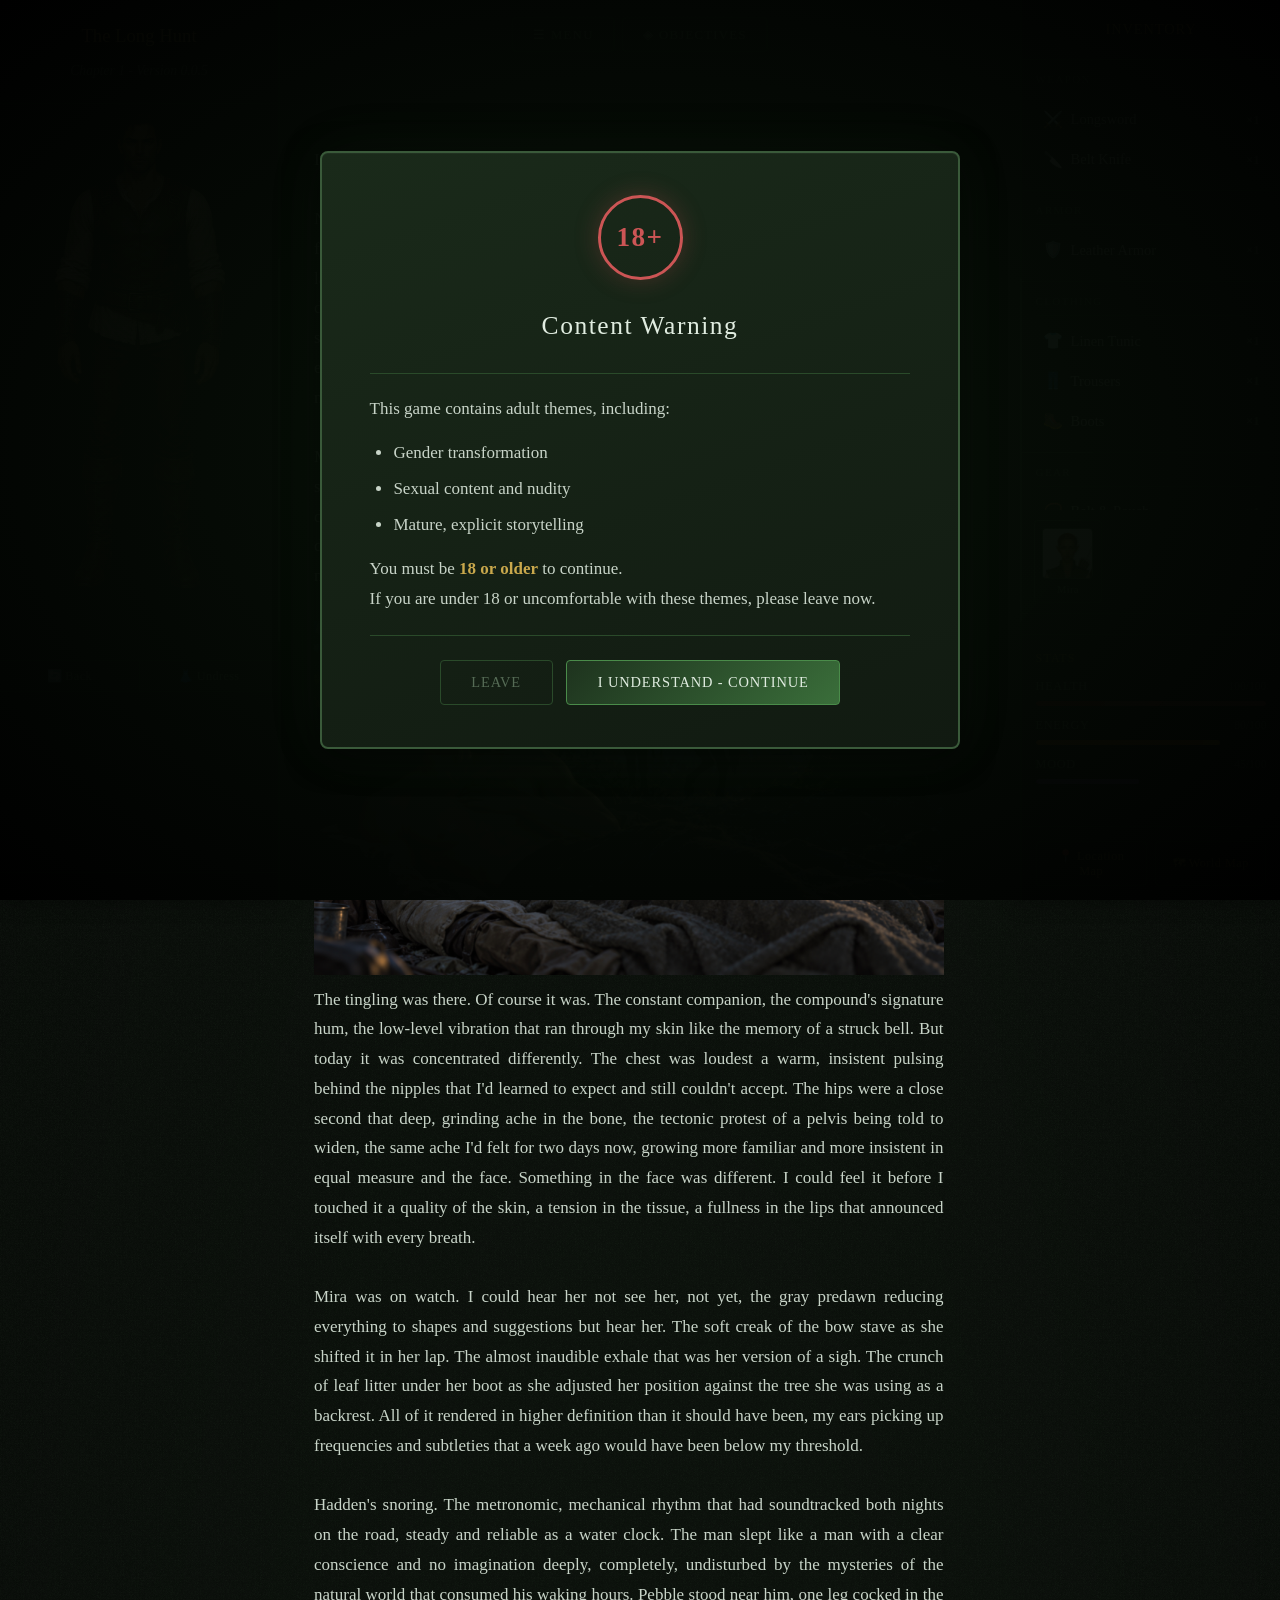
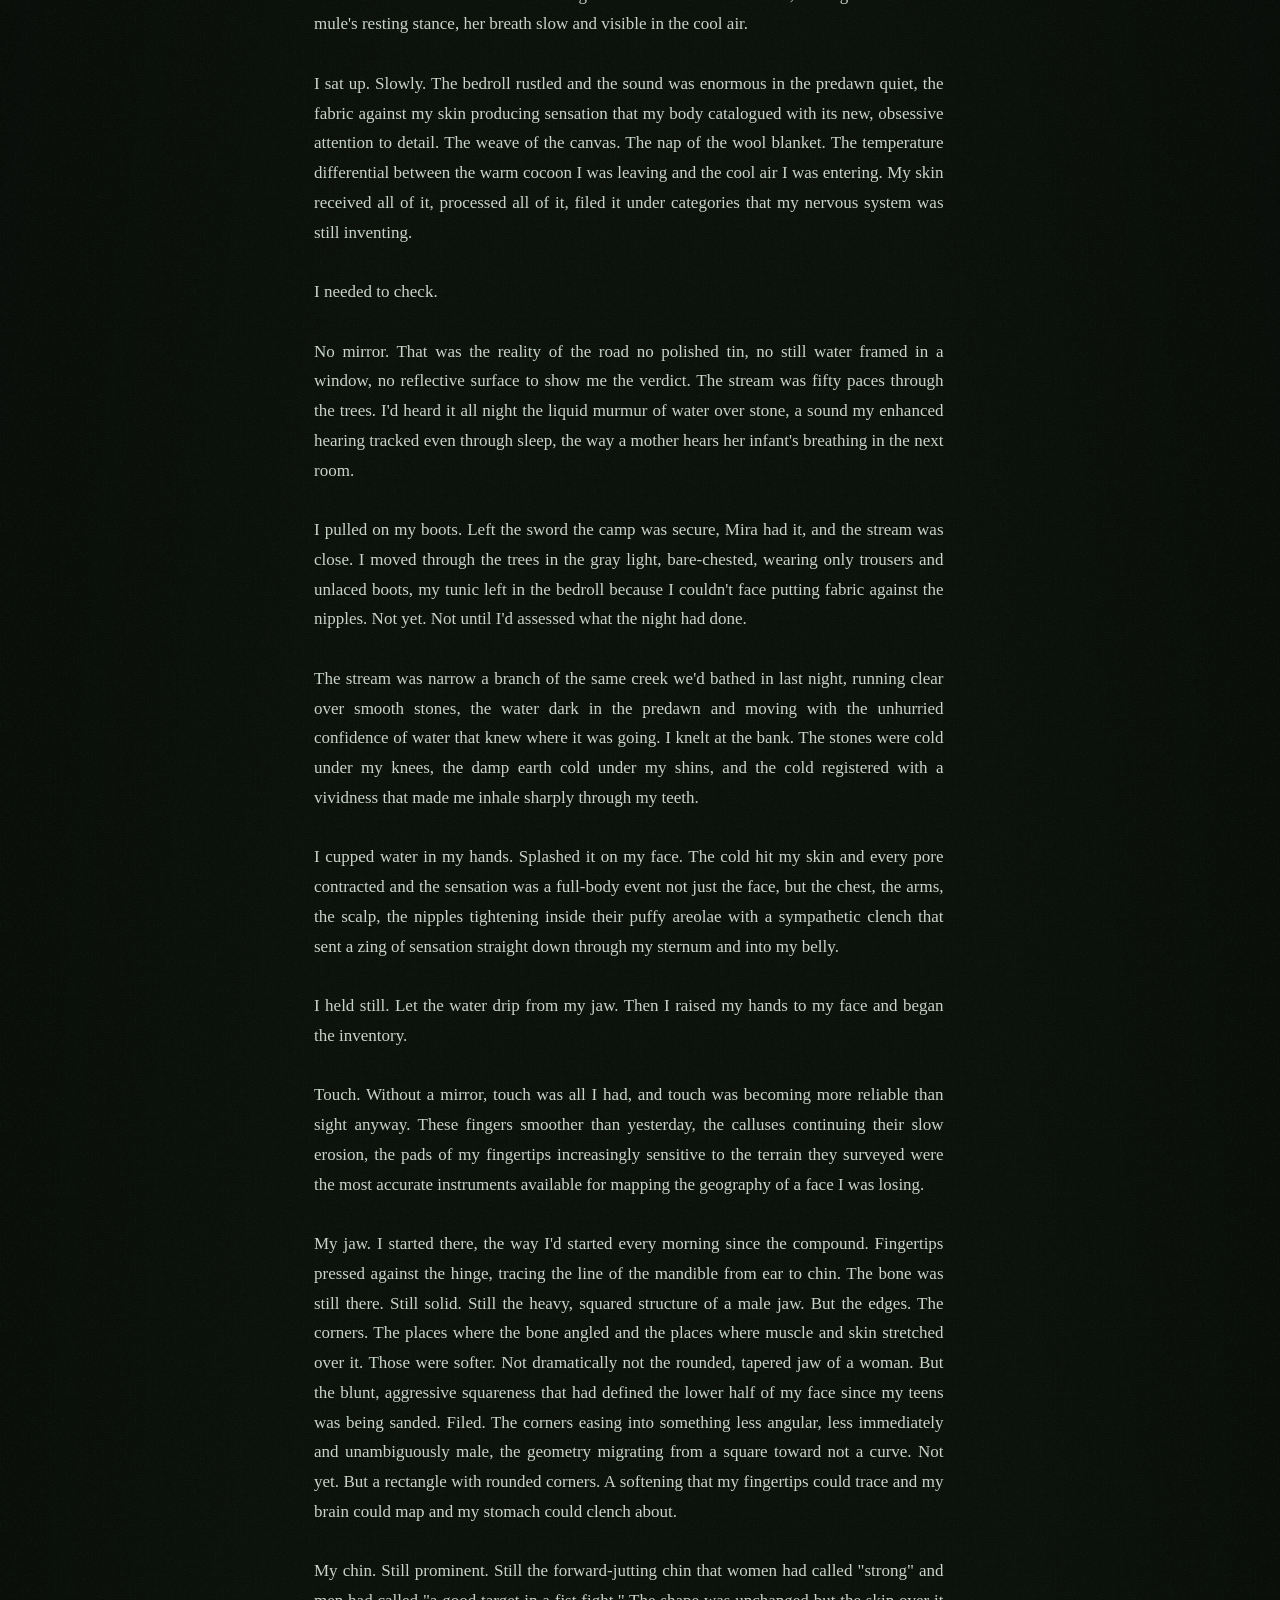
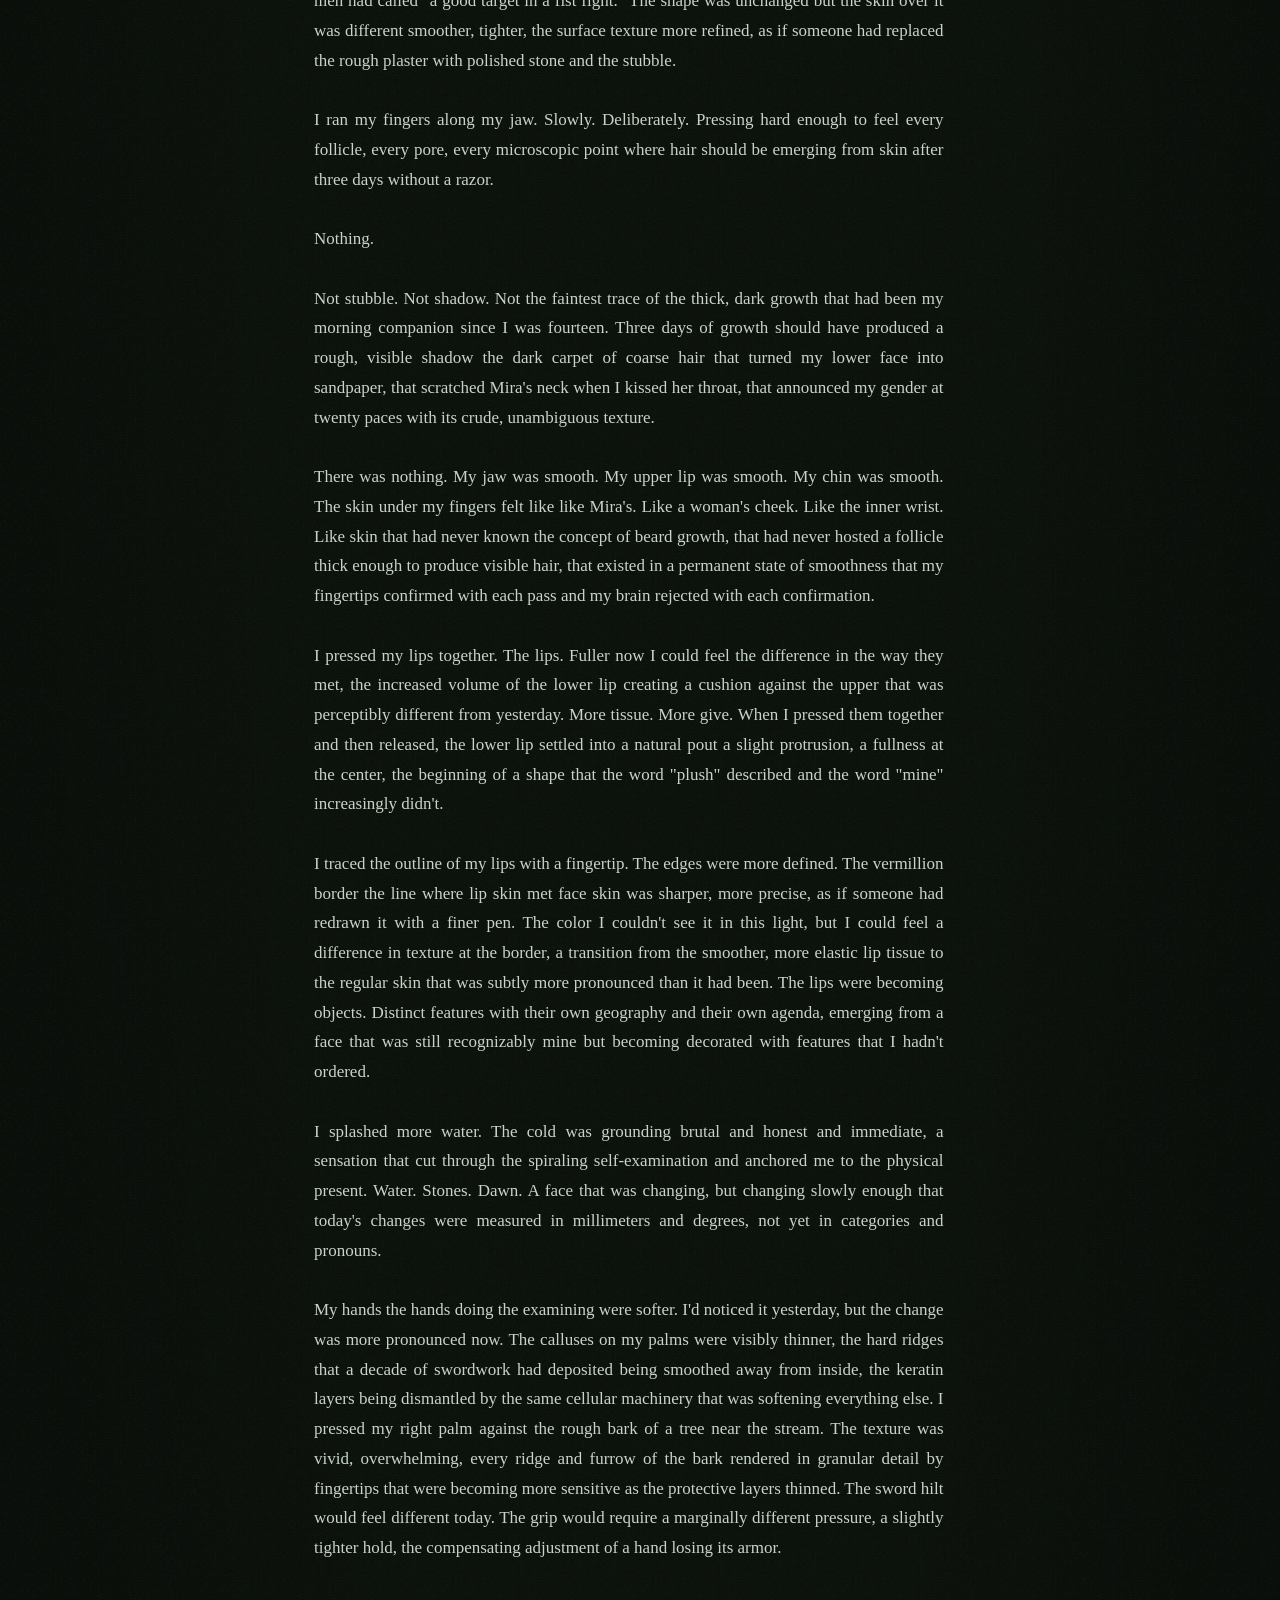
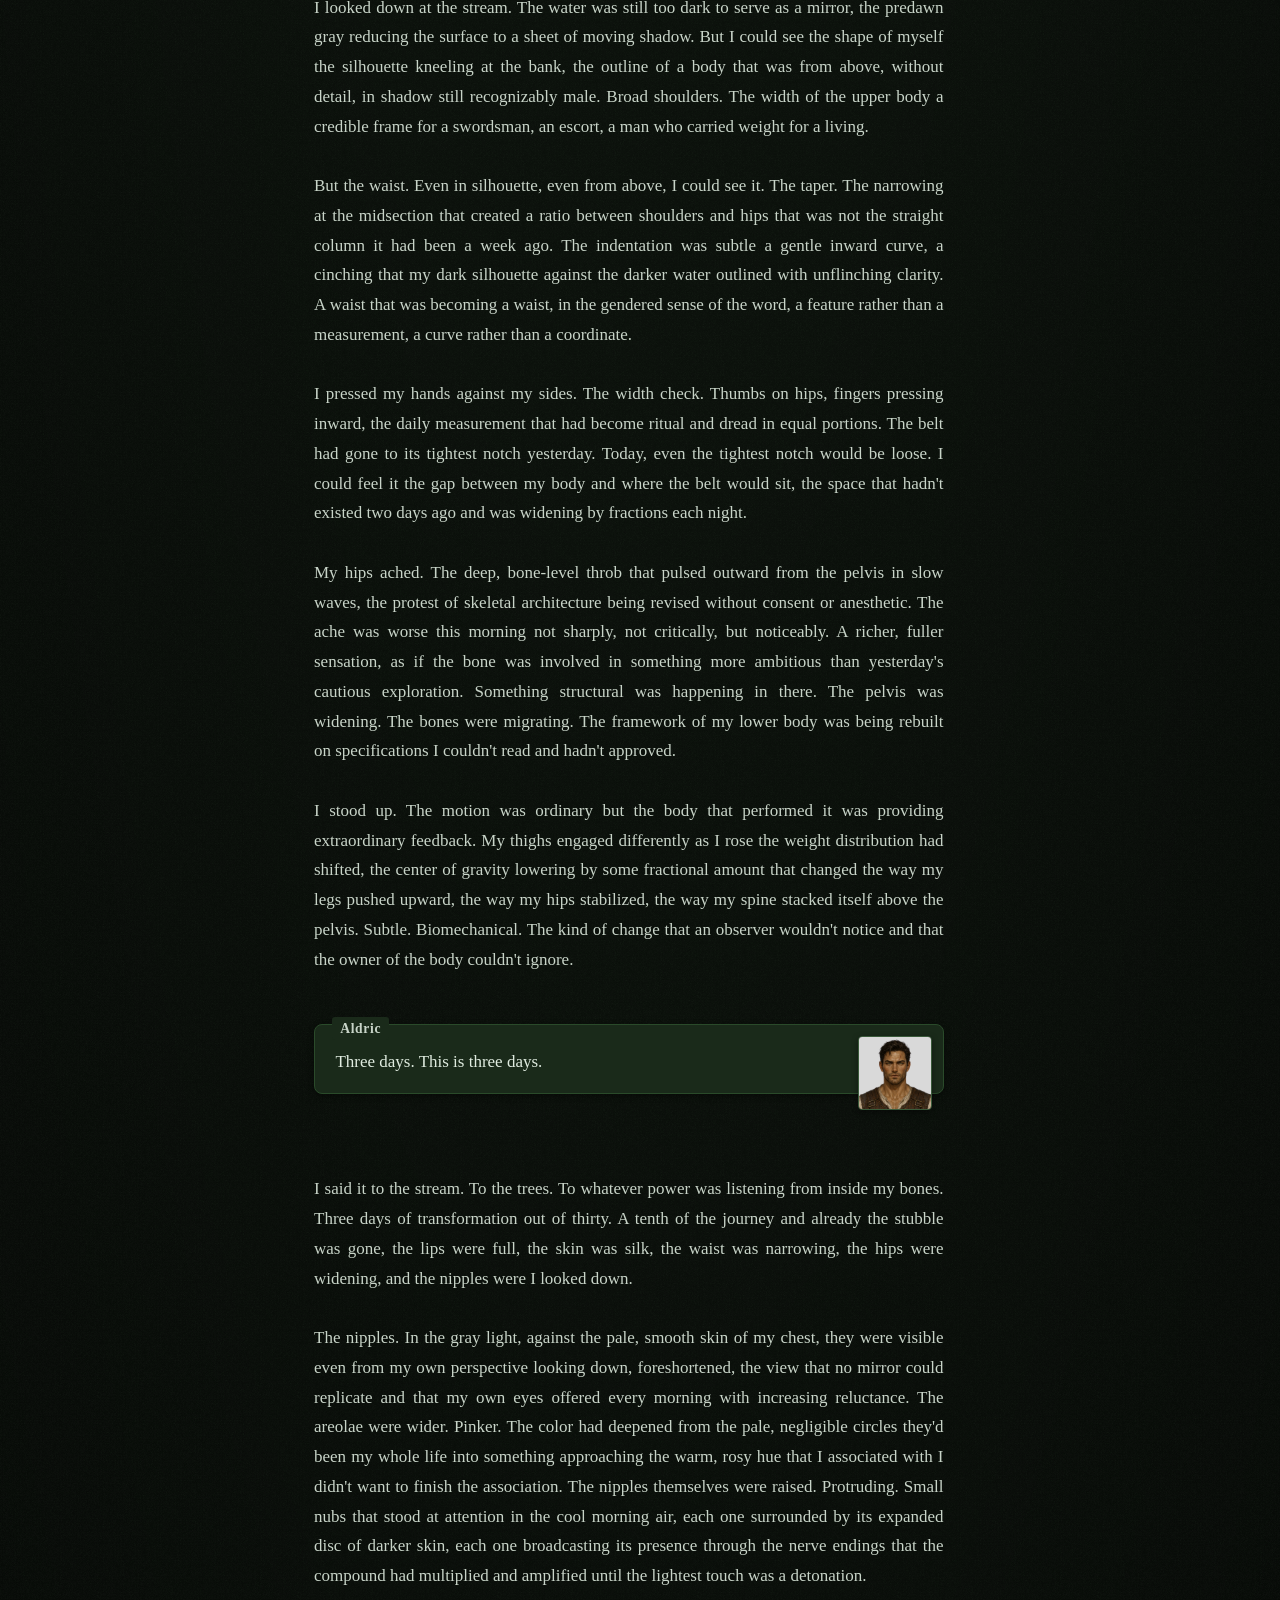
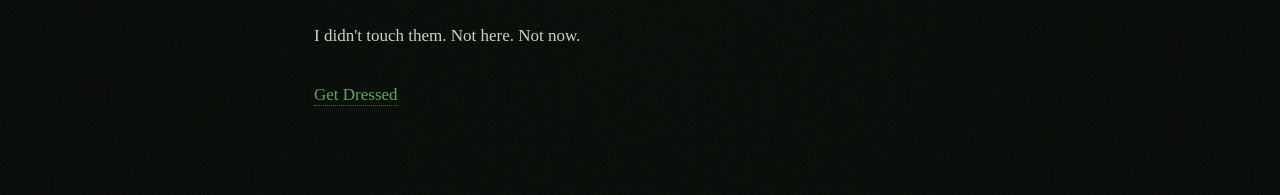
